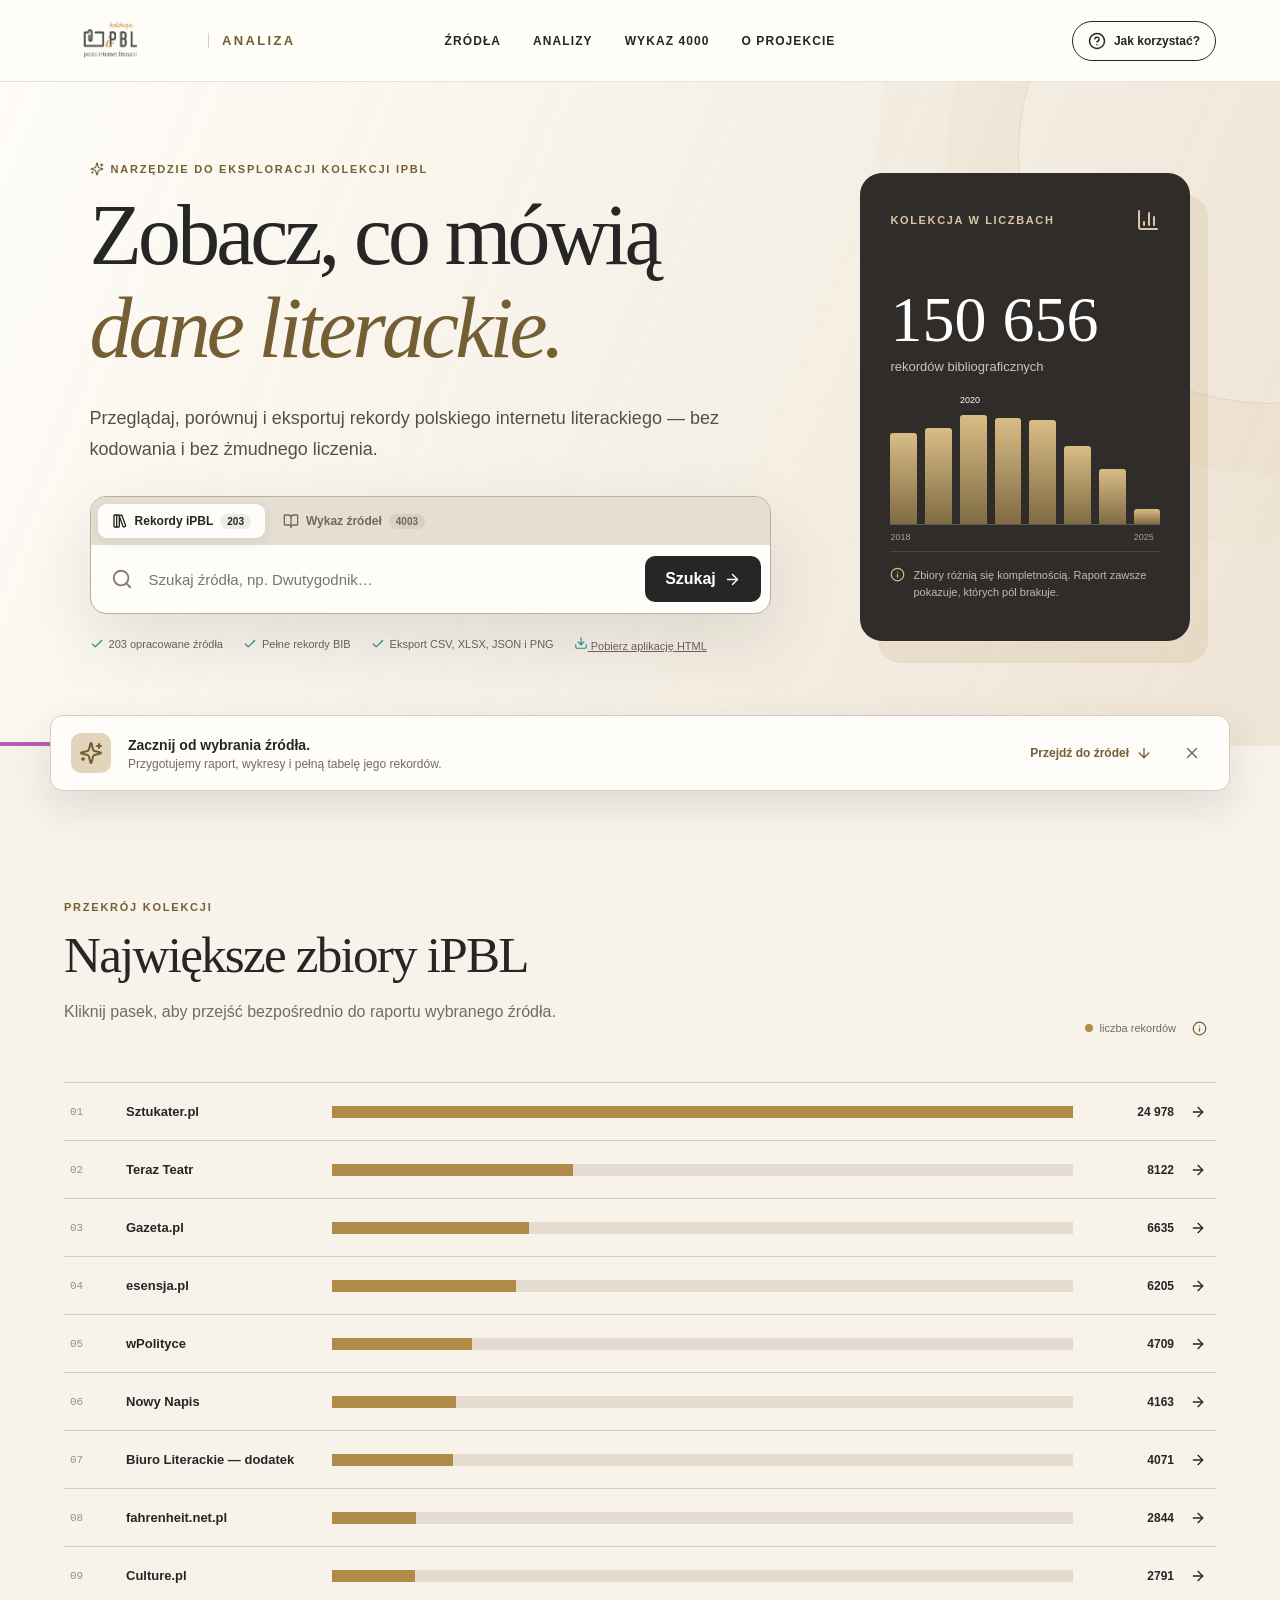
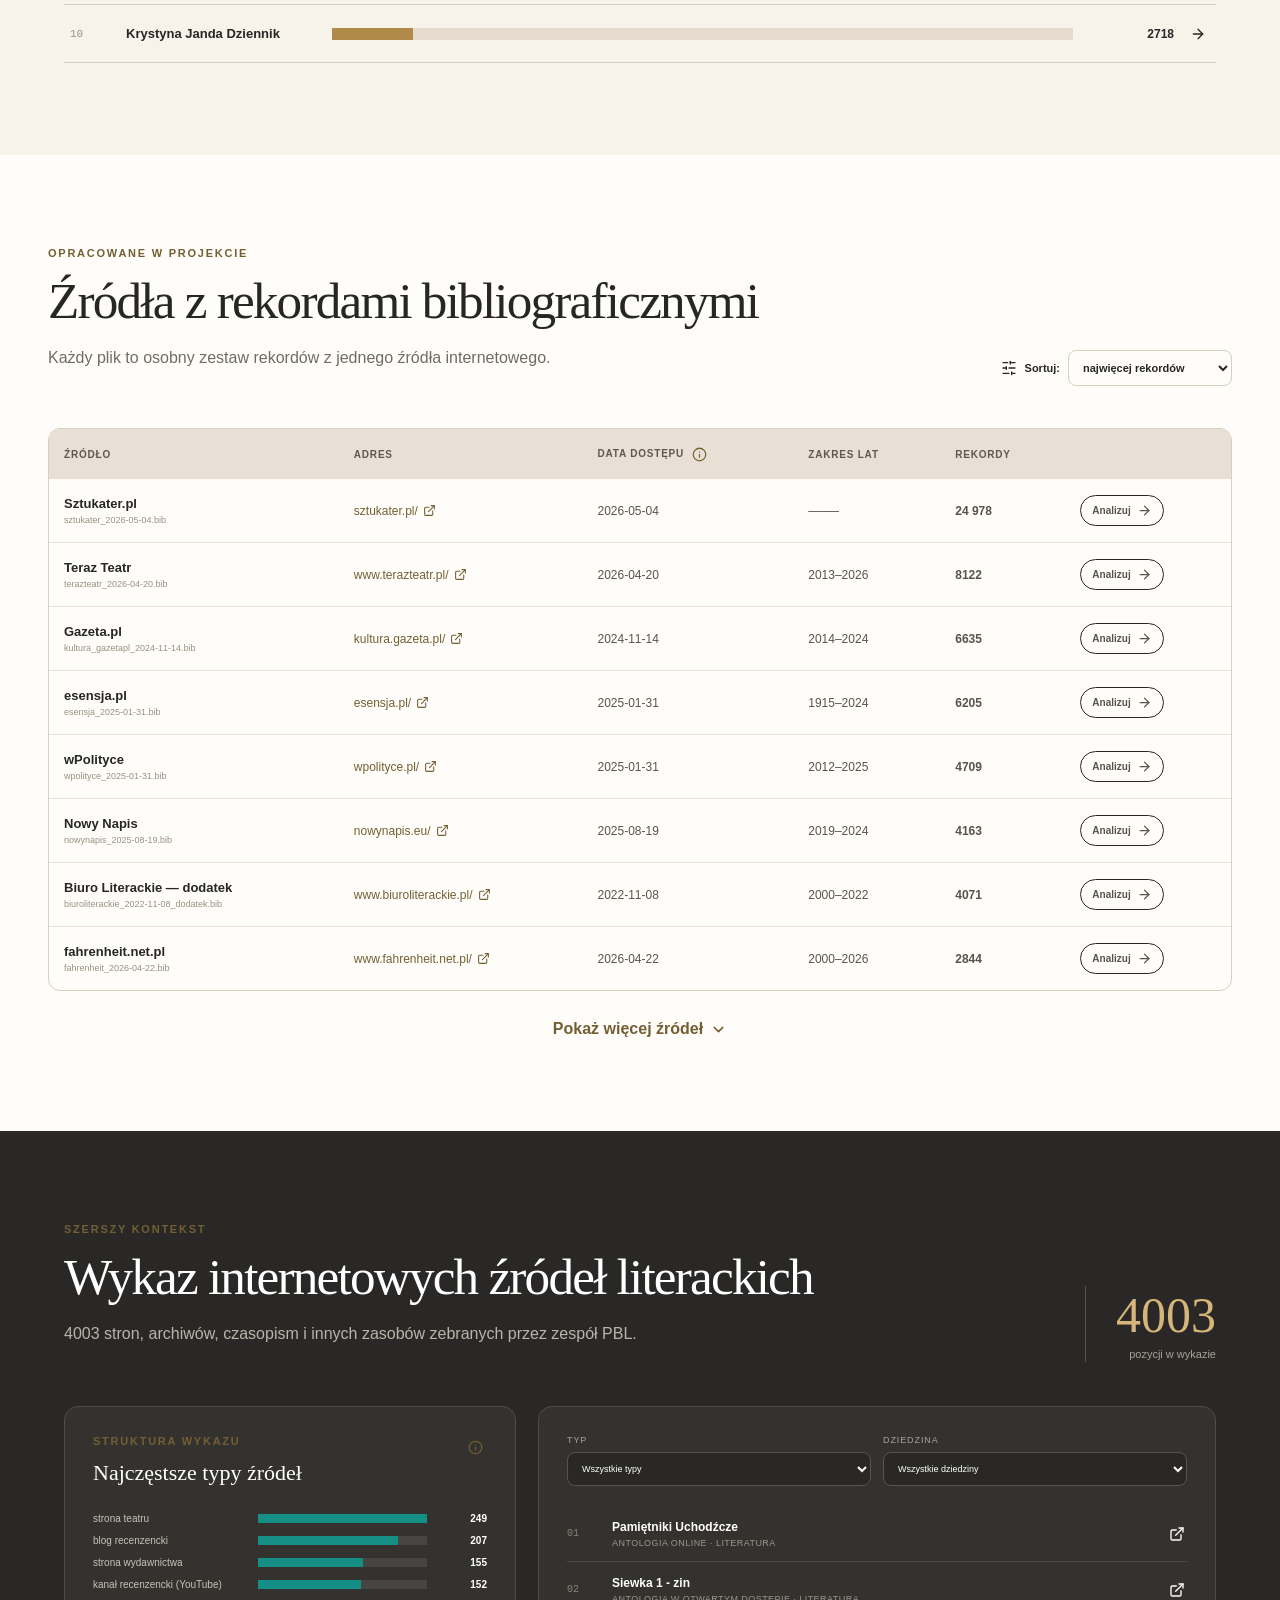
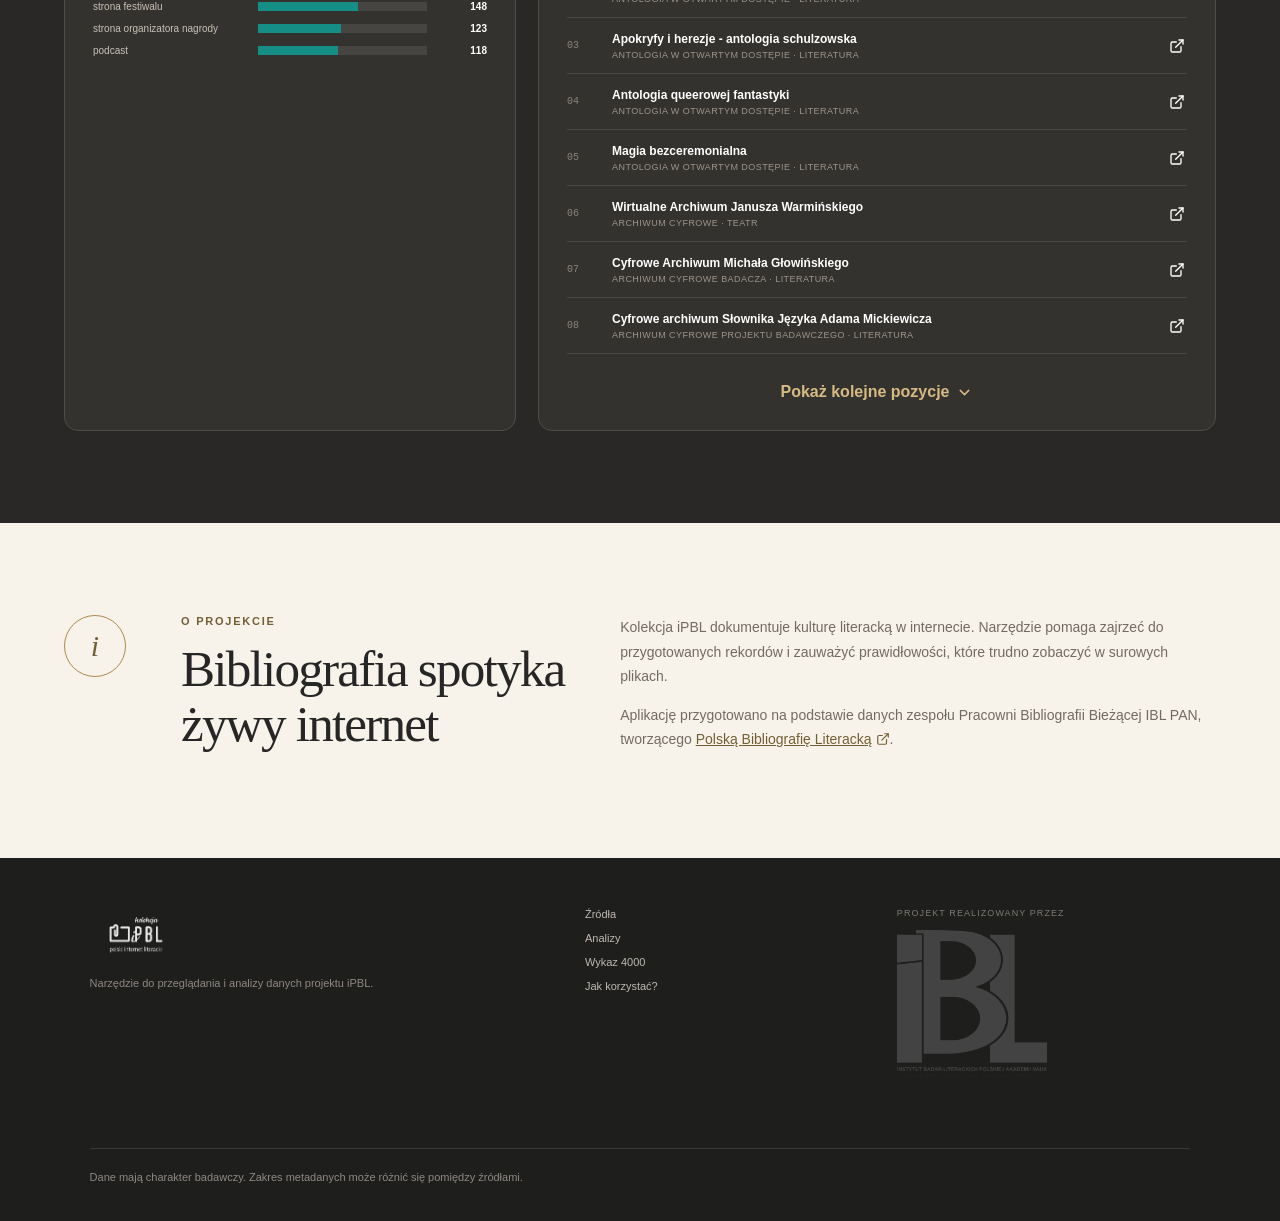
==== index.html @ c4e8a6ba "zmiana nazwy" ====
<!doctype html>
<html lang="pl"><head><meta charset="utf-8"><meta name="viewport" content="width=device-width,initial-scale=1">
<title>Analiza danych iPBL</title><meta name="description" content="Samodzielne narzędzie do przeglądania i analizy danych iPBL.">
<style>:root {
  --ink: #262626;
  --muted: #716b63;
  --paper: #f7f3eb;
  --white: #fffdf9;
  --gold: #af8a49;
  --gold-dark: #745f34;
  --coral: #df665e;
  --teal: #158f85;
  --line: #d9cfc0;
  --shadow: 0 26px 70px rgba(49, 39, 29, 0.12);
}

@theme inline {
  --font-sans: var(--font-geist-sans);
  --font-serif: var(--font-merriweather);
}

* { box-sizing: border-box; }
html { scroll-behavior: smooth; }
body { margin: 0; background: var(--paper); color: var(--ink); font-family: var(--font-geist-sans), Arial, sans-serif; }
button, input, select { font: inherit; }
button, a { -webkit-tap-highlight-color: transparent; }
a { color: inherit; }
button { color: inherit; }

.site-header { height: 82px; padding: 0 clamp(24px, 5vw, 82px); display: grid; grid-template-columns: minmax(210px, 1fr) auto minmax(210px, 1fr); align-items: center; border-bottom: 1px solid rgba(47, 43, 39, .13); background: rgba(255, 253, 249, .95); position: sticky; top: 0; z-index: 50; backdrop-filter: blur(14px); }
.brand { display: flex; align-items: center; gap: 12px; width: fit-content; text-decoration: none; }
.brand img { width: 132px; height: 56px; object-fit: contain; object-position: left center; }
.brand span { font-size: 13px; font-weight: 650; letter-spacing: .18em; text-transform: uppercase; color: var(--gold-dark); border-left: 1px solid var(--line); padding-left: 13px; }
.brand--compact img { width: 150px; filter: brightness(0) invert(1); opacity: .9; }
.site-header nav { display: flex; height: 100%; align-items: center; gap: 32px; }
.site-header nav a { text-decoration: none; text-transform: uppercase; letter-spacing: .09em; font-size: 12px; font-weight: 700; position: relative; }
.site-header nav a::after { content: ""; position: absolute; left: 0; right: 100%; bottom: -8px; height: 2px; background: var(--gold); transition: .2s; }
.site-header nav a:hover::after { right: 0; }
.help-button { justify-self: end; display: flex; align-items: center; gap: 8px; border: 1px solid var(--ink); background: transparent; border-radius: 999px; padding: 10px 15px; font-size: 12px; font-weight: 700; cursor: pointer; }
.help-button:hover { background: var(--ink); color: white; }
.mobile-menu { display: none; border: 0; background: none; }

.hero { min-height: 620px; display: grid; grid-template-columns: minmax(0, 1.35fr) minmax(330px, .65fr); gap: clamp(42px, 7vw, 110px); align-items: center; padding: 80px clamp(24px, 7vw, 125px) 94px; background: linear-gradient(112deg, rgba(255,253,248,.94), rgba(236,226,210,.84)), repeating-linear-gradient(-11deg, transparent 0 45px, rgba(110,90,60,.035) 46px 47px); position: relative; overflow: hidden; }
.hero::before, .hero::after { content: ""; position: absolute; border-radius: 50%; pointer-events: none; }
.hero::before { width: 500px; height: 500px; right: -240px; top: -180px; border: 1px solid rgba(175,138,73,.22); box-shadow: 0 0 0 70px rgba(175,138,73,.03), 0 0 0 140px rgba(175,138,73,.025); }
.hero::after { height: 4px; width: 38%; bottom: 0; left: 0; border-radius: 0; background: linear-gradient(90deg, #b55fb2 0 35%, #ff5768 35% 67%, #f1b94e 67%); box-shadow: 38vw 0 var(--teal); }
.hero-copy { max-width: 800px; position: relative; z-index: 1; }
.eyebrow { margin: 0 0 14px; display: flex; align-items: center; gap: 7px; color: var(--gold-dark); text-transform: uppercase; letter-spacing: .16em; font-size: 11px; font-weight: 800; }
h1, h2, h3 { margin: 0; line-height: 1.08; }
h1 { max-width: 760px; font-family: var(--font-merriweather), Georgia, serif; font-size: clamp(50px, 6.7vw, 96px); font-weight: 400; letter-spacing: -.045em; }
h1 em { color: var(--gold-dark); font-weight: 400; }
h2 { font-family: var(--font-merriweather), Georgia, serif; font-size: clamp(34px, 4vw, 55px); font-weight: 400; letter-spacing: -.035em; }
h3 { font-family: var(--font-merriweather), Georgia, serif; font-size: 25px; font-weight: 400; }
.hero-lead { max-width: 660px; margin: 28px 0 32px; color: #574f46; font-size: 18px; line-height: 1.7; }
.hero-search { max-width: 750px; background: var(--white); border: 1px solid #bdad97; box-shadow: var(--shadow); border-radius: 16px; overflow: hidden; }
.scope-switch { display: flex; gap: 4px; padding: 7px; background: #e5ded3; }
.scope-switch button { border: 0; background: transparent; padding: 9px 14px; border-radius: 9px; display: flex; align-items: center; gap: 7px; font-size: 12px; font-weight: 700; cursor: pointer; color: #71695f; }
.scope-switch button.active { background: var(--white); color: var(--ink); box-shadow: 0 4px 13px rgba(50,45,38,.07); }
.scope-switch button span { border-radius: 20px; padding: 2px 7px; background: rgba(42,39,35,.08); font-size: 10px; }
.search-line { height: 68px; display: flex; align-items: center; gap: 14px; padding: 8px 9px 8px 20px; }
.search-line > svg { color: #847a6d; }
.search-line input { min-width: 0; flex: 1; border: 0; outline: 0; background: transparent; font-size: 15px; }
.search-line button { border: 0; background: var(--ink); color: white; border-radius: 10px; padding: 14px 20px; display: flex; align-items: center; gap: 8px; cursor: pointer; font-weight: 700; }
.search-line button:hover { background: var(--gold-dark); }
.hero-meta { display: flex; flex-wrap: wrap; gap: 20px; margin-top: 22px; color: #685f55; font-size: 11px; }
.hero-meta span { display: flex; align-items: center; gap: 5px; }
.hero-meta svg { color: var(--teal); }
.hero-card { min-height: 410px; padding: 30px; border-radius: 22px; background: rgba(42,39,36,.97); color: white; box-shadow: 18px 22px 0 rgba(173,138,77,.14); position: relative; z-index: 1; }
.hero-card-top { display: flex; justify-content: space-between; align-items: center; color: #d9c6a7; }
.hero-card-top p { font-size: 11px; text-transform: uppercase; letter-spacing: .15em; font-weight: 700; }
.hero-total { display: block; margin-top: 46px; font-family: var(--font-merriweather), Georgia, serif; font-size: clamp(43px, 5vw, 64px); font-weight: 400; }
.hero-card > span { color: #c9c3b9; font-size: 13px; }
.mini-spectrum { height: 110px; display: flex; gap: 8px; align-items: end; margin: 40px 0 26px; border-bottom: 1px solid rgba(255,255,255,.22); }
.mini-spectrum div { height: 100%; flex: 1; position: relative; display: flex; align-items: end; }
.mini-spectrum div span { display: block; width: 100%; background: linear-gradient(#d9bd86, #806b43); border-radius: 3px 3px 0 0; position: relative; }
.mini-spectrum small { font-size: 9px; position: absolute; bottom: -18px; color: #a7a095; }
.mini-spectrum b { position: absolute; top: -20px; font-size: 9px; font-weight: 500; }
.hero-card-note { display: flex; align-items: flex-start; gap: 8px; padding-top: 15px; color: #c2b9aa; font-size: 11px; line-height: 1.5; border-top: 1px solid rgba(255,255,255,.12); }
.hero-card-note svg { flex: 0 0 auto; color: #d9bd86; }

.onboarding { max-width: 1180px; margin: -31px auto 40px; position: relative; z-index: 4; display: grid; grid-template-columns: auto 1fr auto auto; gap: 17px; align-items: center; padding: 17px 20px; background: var(--white); border: 1px solid var(--line); border-radius: 13px; box-shadow: 0 15px 40px rgba(50,43,36,.12); }
.onboarding-icon { width: 40px; height: 40px; border-radius: 10px; background: #e3d5bb; color: var(--gold-dark); display: grid; place-items: center; }
.onboarding strong { font-size: 14px; }
.onboarding p { margin: 3px 0 0; font-size: 12px; color: var(--muted); }
.onboarding > button { display: flex; align-items: center; gap: 7px; border: 0; background: transparent; color: var(--gold-dark); cursor: pointer; font-weight: 750; font-size: 12px; }
.onboarding .onboarding-close { color: var(--muted); padding: 8px; }

.section { max-width: 1320px; margin: 0 auto; padding: 92px clamp(24px, 5vw, 68px); }
.section--split { padding-top: 70px; }
.section-heading { display: flex; align-items: end; justify-content: space-between; gap: 30px; margin-bottom: 42px; }
.section-heading > div:first-child > p:last-child { max-width: 600px; color: var(--muted); line-height: 1.6; }
.legend { display: flex; align-items: center; gap: 16px; font-size: 11px; color: var(--muted); }
.legend span { display: flex; align-items: center; gap: 7px; }
.dot { width: 8px; height: 8px; border-radius: 50%; display: inline-block; }
.dot--gold { background: var(--gold); }
.info-tip { display: inline-grid; place-items: center; width: 24px; height: 24px; position: relative; border-radius: 50%; color: var(--gold-dark); cursor: help; }
.info-tip::after { content: attr(data-tip); position: absolute; width: 235px; bottom: calc(100% + 9px); right: -8px; background: var(--ink); color: white; padding: 10px 12px; border-radius: 8px; font-size: 11px; line-height: 1.4; opacity: 0; pointer-events: none; transform: translateY(4px); transition: .16s; z-index: 60; text-transform: none; letter-spacing: normal; font-weight: 500; }
.info-tip:hover::after, .info-tip:focus::after { opacity: 1; transform: translateY(0); }
.top-chart { border-top: 1px solid var(--line); }
.top-row { width: 100%; height: 58px; display: grid; grid-template-columns: 40px 190px 1fr 85px 20px; gap: 16px; align-items: center; border: 0; border-bottom: 1px solid var(--line); background: transparent; text-align: left; cursor: pointer; }
.top-row:hover { background: rgba(255,255,255,.65); }
.top-row:hover .top-track i { background: var(--coral); }
.rank { font-family: var(--font-geist-mono); color: #9a9083; font-size: 11px; }
.top-name { font-weight: 650; font-size: 13px; white-space: nowrap; overflow: hidden; text-overflow: ellipsis; }
.top-track { height: 12px; background: #e5dccf; display: block; }
.top-track i { display: block; height: 100%; background: var(--gold); transition: .2s; }
.top-row strong { text-align: right; font-size: 12px; }

.sources-section { background: var(--white); max-width: none; padding-left: max(24px, calc((100vw - 1184px) / 2)); padding-right: max(24px, calc((100vw - 1184px) / 2)); }
.source-tools label { display: flex; align-items: center; gap: 8px; font-size: 11px; font-weight: 700; }
select { border: 1px solid var(--line); border-radius: 8px; background: var(--white); padding: 10px 30px 10px 10px; color: var(--ink); outline-color: var(--gold); }
.source-table-wrap, .table-wrap { overflow: auto; border: 1px solid var(--line); border-radius: 12px; }
table { width: 100%; border-collapse: collapse; }
th { padding: 13px 15px; background: #e8e0d4; color: #5f584f; text-align: left; font-size: 10px; text-transform: uppercase; letter-spacing: .08em; white-space: nowrap; }
th .info-tip { display: inline-grid; vertical-align: middle; }
td { padding: 16px 15px; border-bottom: 1px solid #e8e1d7; font-size: 12px; color: #59534b; vertical-align: middle; }
tbody tr:last-child td { border-bottom: 0; }
tbody tr:hover td { background: #faf7f1; }
td strong { display: block; color: var(--ink); font-size: 13px; }
td small { display: block; margin-top: 4px; color: #989084; font-size: 9px; }
td a { color: var(--gold-dark); display: inline-flex; align-items: center; gap: 5px; text-decoration: none; }
.row-button { display: flex; align-items: center; gap: 6px; white-space: nowrap; border: 1px solid var(--ink); background: transparent; border-radius: 999px; padding: 7px 11px; cursor: pointer; font-size: 10px; font-weight: 700; }
.row-button:hover { background: var(--ink); color: white; }
.show-more { margin: 28px auto 0; display: flex; align-items: center; gap: 7px; border: 0; background: transparent; color: var(--gold-dark); font-weight: 750; cursor: pointer; }
.show-more--light { color: #d7ba83; }
.results-note { margin: -20px 0 18px; color: var(--muted); font-size: 12px; }
.empty-state { padding: 28px; text-align: center; color: var(--muted); font-size: 13px; }

.catalog-section { background: #292826; color: white; }
.catalog-intro { display: grid; grid-template-columns: 1fr auto; align-items: end; gap: 40px; margin-bottom: 44px; }
.catalog-intro p:last-child { color: #bbb4ab; max-width: 660px; line-height: 1.6; }
.catalog-stat { text-align: right; border-left: 1px solid #5c564e; padding-left: 30px; }
.catalog-stat strong { font-family: var(--font-merriweather), Georgia, serif; font-weight: 400; display: block; color: #d5b579; font-size: 50px; }
.catalog-stat span { color: #a9a198; font-size: 11px; }
.catalog-grid { display: grid; grid-template-columns: .8fr 1.2fr; gap: 22px; }
.catalog-chart-card, .catalog-list-card { background: #34322f; border: 1px solid #504c47; border-radius: 14px; padding: 28px; }
.card-heading { display: flex; align-items: start; justify-content: space-between; margin-bottom: 28px; }
.card-heading h3 { font-size: 22px; }
.catalog-filters { display: grid; grid-template-columns: 1fr 1fr; gap: 12px; margin-bottom: 20px; }
.catalog-filters label { display: grid; gap: 7px; color: #aaa39a; font-size: 9px; text-transform: uppercase; letter-spacing: .1em; }
.catalog-filters select { width: 100%; background: #292826; color: white; border-color: #59534d; }
.catalog-row { display: grid; grid-template-columns: 35px 1fr 18px; gap: 10px; align-items: center; min-height: 56px; border-bottom: 1px solid #4b4742; text-decoration: none; }
.catalog-row:hover strong { color: #d6bb86; }
.catalog-index { font-family: var(--font-geist-mono); color: #89827a; font-size: 10px; }
.catalog-row strong { display: block; font-size: 12px; }
.catalog-row small { display: block; color: #9d958c; font-size: 9px; margin-top: 4px; text-transform: uppercase; letter-spacing: .05em; }
.catalog-list-card .results-note { margin: 0 0 12px; color: #bdb6ad; }

.bars { display: grid; gap: 11px; }
.bar-row { display: grid; grid-template-columns: minmax(95px, 155px) 1fr 50px; gap: 10px; align-items: center; font-size: 10px; }
.bar-label { overflow: hidden; white-space: nowrap; text-overflow: ellipsis; color: #c8c1b7; }
.bar-track { height: 9px; background: rgba(255,255,255,.09); }
.bar-track span { height: 100%; display: block; background: var(--gold); }
.bars--teal .bar-track span { background: var(--teal); }
.bars--coral .bar-track span { background: var(--coral); }
.bar-row strong { text-align: right; font-size: 10px; }

.about { display: grid; grid-template-columns: 75px .8fr 1.2fr; gap: 42px; align-items: start; }
.about-number { width: 62px; height: 62px; display: grid; place-items: center; border: 1px solid var(--gold); color: var(--gold-dark); border-radius: 50%; font-family: var(--font-merriweather), Georgia, serif; font-size: 30px; font-style: italic; }
.about-copy { color: var(--muted); line-height: 1.75; font-size: 14px; }
.about-copy p:first-child { margin-top: 0; }
.about-copy a { color: var(--gold-dark); display: inline-flex; align-items: center; gap: 4px; }
footer { padding: 50px clamp(24px, 7vw, 110px) 24px; background: #1e1e1d; color: white; display: grid; grid-template-columns: 1.2fr .7fr .8fr; gap: 55px; align-items: start; }
footer p { color: #8f8982; font-size: 11px; line-height: 1.6; }
.footer-links { display: grid; gap: 12px; }
.footer-links a, .footer-links button { color: #beb8b0; text-decoration: none; background: none; border: 0; padding: 0; text-align: left; cursor: pointer; font-size: 11px; }
.footer-partner span { display: block; color: #7e7973; font-size: 9px; text-transform: uppercase; letter-spacing: .12em; margin-bottom: 12px; }
.footer-partner img { width: 150px; height: auto; filter: grayscale(1); opacity: .8; }
.footer-note { grid-column: 1 / -1; padding-top: 20px; border-top: 1px solid #393836; }

.modal-backdrop { position: fixed; inset: 0; z-index: 100; background: rgba(24,22,20,.78); backdrop-filter: blur(6px); padding: 22px; display: grid; place-items: center; }
.source-modal { width: min(1180px, 100%); max-height: calc(100vh - 44px); overflow: auto; background: var(--paper); border-radius: 18px; box-shadow: 0 35px 100px rgba(0,0,0,.4); padding: 38px; position: relative; }
.modal-close { position: absolute; top: 15px; right: 15px; width: 38px; height: 38px; border: 0; background: #e9e1d6; border-radius: 50%; cursor: pointer; display: grid; place-items: center; z-index: 3; }
.modal-heading { display: flex; align-items: end; justify-content: space-between; gap: 30px; padding-right: 30px; }
.modal-heading h2 { font-size: 43px; }
.modal-heading > div > p:last-child { color: var(--muted); font-size: 12px; }
.modal-heading a { display: inline-flex; align-items: center; gap: 5px; color: var(--gold-dark); }
.button { display: flex; align-items: center; justify-content: center; gap: 8px; border: 0; border-radius: 9px; padding: 12px 16px; cursor: pointer; font-weight: 700; }
.button--dark { background: var(--ink); color: white; }
.button--gold { background: var(--gold); color: white; }
.export-menu { position: relative; }
.export-popover { display: none; position: absolute; right: 0; top: 100%; min-width: 170px; padding: 6px; background: white; border: 1px solid var(--line); border-radius: 10px; box-shadow: var(--shadow); z-index: 4; }
.export-menu:hover .export-popover, .export-menu:focus-within .export-popover { display: grid; }
.export-popover button { border: 0; background: none; display: flex; align-items: center; gap: 8px; padding: 9px; border-radius: 7px; cursor: pointer; text-align: left; }
.export-popover button:hover { background: var(--paper); }
.export-popover button:disabled { opacity: .4; cursor: wait; }
.modal-kpis { display: grid; grid-template-columns: repeat(4, 1fr); margin: 32px 0; border-top: 1px solid var(--line); border-bottom: 1px solid var(--line); }
.modal-kpis div { padding: 20px; border-right: 1px solid var(--line); }
.modal-kpis div:last-child { border-right: 0; }
.modal-kpis span { display: block; text-transform: uppercase; letter-spacing: .1em; font-size: 9px; color: var(--muted); }
.modal-kpis strong { display: block; font-family: var(--font-merriweather), Georgia, serif; font-size: 26px; font-weight: 400; margin-top: 8px; }
.modal-kpis small { color: #999084; font-size: 9px; }
.analysis-tabs { display: flex; gap: 6px; border-bottom: 1px solid var(--line); }
.analysis-tabs button { border: 0; background: none; padding: 12px 15px; color: var(--muted); font-size: 11px; cursor: pointer; border-bottom: 2px solid transparent; }
.analysis-tabs button.active { color: var(--ink); font-weight: 750; border-color: var(--gold); }
.analysis-panel { display: grid; grid-template-columns: .33fr .67fr; gap: 35px; min-height: 300px; align-items: center; padding: 28px 0 40px; }
.analysis-copy p:last-child { color: var(--muted); line-height: 1.6; font-size: 12px; }
.analysis-visual .bars .bar-label { color: var(--muted); }
.analysis-visual .bar-track { background: #e0d8cc; }
.year-chart { width: 100%; height: auto; overflow: visible; }
.axis { stroke: #b9aa96; }
.chart-column { fill: var(--gold); transition: .2s; }
.chart-column:hover { fill: var(--coral); }
.chart-label, .chart-max { fill: #71695e; font-size: 9px; font-family: var(--font-geist-sans); }
.records-heading { display: flex; justify-content: space-between; align-items: end; gap: 20px; margin-bottom: 18px; }
.records-heading h3 { font-size: 27px; }
.table-search { min-width: 270px; display: flex; align-items: center; gap: 8px; padding: 10px 12px; background: white; border: 1px solid var(--line); border-radius: 9px; }
.table-search input { border: 0; outline: 0; width: 100%; background: transparent; font-size: 12px; }
.table-wrap { max-height: 500px; background: white; }
.table-wrap th { position: sticky; top: 0; z-index: 1; }
.table-wrap td { max-width: 300px; line-height: 1.45; }
.keywords-cell { min-width: 250px; }
.pagination { display: flex; justify-content: space-between; align-items: center; padding-top: 14px; color: var(--muted); font-size: 11px; }
.pagination div { display: flex; align-items: center; gap: 10px; }
.pagination button { border: 1px solid var(--line); background: white; border-radius: 7px; padding: 7px 11px; cursor: pointer; }
.pagination button:disabled { opacity: .4; cursor: default; }
.loading, .error-box { padding: 40px; text-align: center; color: var(--muted); }
.loading span { width: 18px; height: 18px; border: 2px solid var(--line); border-top-color: var(--gold); border-radius: 50%; display: inline-block; vertical-align: middle; margin-right: 8px; animation: spin .8s linear infinite; }
.error-box { color: #a5403b; background: #f8dfdc; border-radius: 10px; }
@keyframes spin { to { transform: rotate(360deg); } }

.help-modal { width: min(600px, 100%); background: var(--paper); border-radius: 18px; padding: 45px; position: relative; box-shadow: var(--shadow); }
.help-modal h2 { font-size: 38px; }
.help-modal ol { list-style: none; padding: 0; margin: 35px 0; display: grid; gap: 22px; }
.help-modal li { display: grid; grid-template-columns: 38px 1fr; gap: 14px; }
.help-modal li > span { width: 34px; height: 34px; border-radius: 50%; display: grid; place-items: center; background: #e2d4bb; color: var(--gold-dark); font-family: var(--font-merriweather), Georgia, serif; }
.help-modal li strong { font-size: 14px; }
.help-modal li p { margin: 4px 0 0; color: var(--muted); line-height: 1.5; font-size: 12px; }

@media (max-width: 980px) {
  .site-header { grid-template-columns: 1fr auto auto; }
  .site-header nav { display: none; position: absolute; top: 82px; left: 0; right: 0; height: auto; padding: 25px; background: white; flex-direction: column; align-items: flex-start; }
  .site-header nav.open { display: flex; }
  .mobile-menu { display: block; }
  .hero { grid-template-columns: 1fr; padding-top: 65px; }
  .hero-card { min-height: 340px; }
  .catalog-grid { grid-template-columns: 1fr; }
  .about { grid-template-columns: 60px 1fr; }
  .about-copy { grid-column: 2; }
  footer { grid-template-columns: 1fr 1fr; }
  .footer-note { grid-column: 1 / -1; }
  .analysis-panel { grid-template-columns: 1fr; }
}

@media (max-width: 680px) {
  .site-header { height: 70px; padding: 0 18px; }
  .site-header nav { top: 70px; }
  .brand img { width: 112px; }
  .brand span, .help-button { display: none; }
  .hero { padding: 54px 20px 75px; min-height: auto; }
  h1 { font-size: 48px; }
  h2 { font-size: 34px; }
  .hero-lead { font-size: 15px; }
  .scope-switch { overflow-x: auto; }
  .scope-switch button { white-space: nowrap; }
  .search-line button { padding: 13px; font-size: 0; }
  .search-line button svg { width: 18px; }
  .hero-meta { display: none; }
  .onboarding { margin: 14px 14px 0; grid-template-columns: auto 1fr auto; }
  .onboarding > button:not(.onboarding-close) { grid-column: 2; }
  .onboarding-close { grid-column: 3; grid-row: 1; }
  .section { padding: 65px 20px; }
  .section-heading, .catalog-intro, .modal-heading, .records-heading { align-items: flex-start; flex-direction: column; display: flex; }
  .top-row { grid-template-columns: 28px 110px 1fr 65px; gap: 8px; }
  .top-row svg { display: none; }
  .source-tools { width: 100%; }
  .source-tools label { justify-content: space-between; }
  .catalog-stat { text-align: left; border-left: 0; border-top: 1px solid #5c564e; padding: 18px 0 0; }
  .catalog-filters { grid-template-columns: 1fr; }
  .about { grid-template-columns: 1fr; }
  .about-copy { grid-column: auto; }
  footer { grid-template-columns: 1fr; }
  .source-modal { padding: 30px 18px; max-height: 100vh; border-radius: 0; }
  .modal-backdrop { padding: 0; }
  .modal-heading h2 { font-size: 32px; }
  .modal-kpis { grid-template-columns: 1fr 1fr; }
  .modal-kpis div:nth-child(2) { border-right: 0; }
  .analysis-tabs { overflow-x: auto; }
  .analysis-tabs button { white-space: nowrap; }
  .table-search { min-width: 100%; }
  .pagination { align-items: flex-start; gap: 12px; flex-direction: column; }
  .help-modal { min-height: 100vh; border-radius: 0; padding: 45px 25px; }
}

body{--font-geist-sans:Arial,sans-serif;--font-geist-mono:Consolas,monospace;--font-merriweather:Georgia,serif}</style></head><body><div id="root"></div><script>"use strict";(()=>{var G1=Object.create;var c0=Object.defineProperty;var V1=Object.getOwnPropertyDescriptor;var Z1=Object.getOwnPropertyNames;var q1=Object.getPrototypeOf,Y1=Object.prototype.hasOwnProperty;var Mo=(e=>typeof require<"u"?require:typeof Proxy<"u"?new Proxy(e,{get:(a,t)=>(typeof require<"u"?require:a)[t]}):e)(function(e){if(typeof require<"u")return require.apply(this,arguments);throw Error('Dynamic require of "'+e+'" is not supported')});var Yt=(e,a)=>()=>(a||e((a={exports:{}}).exports,a),a.exports);var J1=(e,a,t,r)=>{if(a&&typeof a=="object"||typeof a=="function")for(let l of Z1(a))!Y1.call(e,l)&&l!==t&&c0(e,l,{get:()=>a[l],enumerable:!(r=V1(a,l))||r.enumerable});return e};var lr=(e,a,t)=>(t=e!=null?G1(q1(e)):{},J1(a||!e||!e.__esModule?c0(t,"default",{value:e,enumerable:!0}):t,e));var z0=Yt(Ae=>{"use strict";var Bc=Symbol.for("react.transitional.element"),X1=Symbol.for("react.portal"),Q1=Symbol.for("react.fragment"),$1=Symbol.for("react.strict_mode"),e2=Symbol.for("react.profiler"),a2=Symbol.for("react.consumer"),t2=Symbol.for("react.context"),r2=Symbol.for("react.forward_ref"),l2=Symbol.for("react.suspense"),i2=Symbol.for("react.memo"),w0=Symbol.for("react.lazy"),o2=Symbol.for("react.activity"),f0=Symbol.iterator;function n2(e){return e===null||typeof e!="object"?null:(e=f0&&e[f0]||e["@@iterator"],typeof e=="function"?e:null)}var k0={isMounted:function(){return!1},enqueueForceUpdate:function(){},enqueueReplaceState:function(){},enqueueSetState:function(){}},h0=Object.assign,y0={};function yi(e,a,t){this.props=e,this.context=a,this.refs=y0,this.updater=t||k0}yi.prototype.isReactComponent={};yi.prototype.setState=function(e,a){if(typeof e!="object"&&typeof e!="function"&&e!=null)throw Error("takes an object of state variables to update or a function which returns an object of state variables.");this.updater.enqueueSetState(this,e,a,"setState")};yi.prototype.forceUpdate=function(e){this.updater.enqueueForceUpdate(this,e,"forceUpdate")};function b0(){}b0.prototype=yi.prototype;function Nc(e,a,t){this.props=e,this.context=a,this.refs=y0,this.updater=t||k0}var Oc=Nc.prototype=new b0;Oc.constructor=Nc;h0(Oc,yi.prototype);Oc.isPureReactComponent=!0;var d0=Array.isArray;function Dc(){}var oa={H:null,A:null,T:null,S:null},g0=Object.prototype.hasOwnProperty;function Rc(e,a,t){var r=t.ref;return{$$typeof:Bc,type:e,key:a,ref:r!==void 0?r:null,props:t}}function s2(e,a){return Rc(e.type,a,e.props)}function Kc(e){return typeof e=="object"&&e!==null&&e.$$typeof===Bc}function u2(e){var a={"=":"=0",":":"=2"};return"$"+e.replace(/[=:]/g,function(t){return a[t]})}var p0=/\/+/g;function Mc(e,a){return typeof e=="object"&&e!==null&&e.key!=null?u2(""+e.key):a.toString(36)}function c2(e){switch(e.status){case"fulfilled":return e.value;case"rejected":throw e.reason;default:switch(typeof e.status=="string"?e.then(Dc,Dc):(e.status="pending",e.then(function(a){e.status==="pending"&&(e.status="fulfilled",e.value=a)},function(a){e.status==="pending"&&(e.status="rejected",e.reason=a)})),e.status){case"fulfilled":return e.value;case"rejected":throw e.reason}}throw e}function hi(e,a,t,r,l){var i=typeof e;(i==="undefined"||i==="boolean")&&(e=null);var o=!1;if(e===null)o=!0;else switch(i){case"bigint":case"string":case"number":o=!0;break;case"object":switch(e.$$typeof){case Bc:case X1:o=!0;break;case w0:return o=e._init,hi(o(e._payload),a,t,r,l)}}if(o)return l=l(e),o=r===""?"."+Mc(e,0):r,d0(l)?(t="",o!=null&&(t=o.replace(p0,"$&/")+"/"),hi(l,a,t,"",function(u){return u})):l!=null&&(Kc(l)&&(l=s2(l,t+(l.key==null||e&&e.key===l.key?"":(""+l.key).replace(p0,"$&/")+"/")+o)),a.push(l)),1;o=0;var n=r===""?".":r+":";if(d0(e))for(var s=0;s<e.length;s++)r=e[s],i=n+Mc(r,s),o+=hi(r,a,t,i,l);else if(s=n2(e),typeof s=="function")for(e=s.call(e),s=0;!(r=e.next()).done;)r=r.value,i=n+Mc(r,s++),o+=hi(r,a,t,i,l);else if(i==="object"){if(typeof e.then=="function")return hi(c2(e),a,t,r,l);throw a=String(e),Error("Objects are not valid as a React child (found: "+(a==="[object Object]"?"object with keys {"+Object.keys(e).join(", ")+"}":a)+"). If you meant to render a collection of children, use an array instead.")}return o}function bs(e,a,t){if(e==null)return e;var r=[],l=0;return hi(e,r,"","",function(i){return a.call(t,i,l++)}),r}function f2(e){if(e._status===-1){var a=e._result;a=a(),a.then(function(t){(e._status===0||e._status===-1)&&(e._status=1,e._result=t)},function(t){(e._status===0||e._status===-1)&&(e._status=2,e._result=t)}),e._status===-1&&(e._status=0,e._result=a)}if(e._status===1)return e._result.default;throw e._result}var m0=typeof reportError=="function"?reportError:function(e){if(typeof window=="object"&&typeof window.ErrorEvent=="function"){var a=new window.ErrorEvent("error",{bubbles:!0,cancelable:!0,message:typeof e=="object"&&e!==null&&typeof e.message=="string"?String(e.message):String(e),error:e});if(!window.dispatchEvent(a))return}else if(typeof process=="object"&&typeof process.emit=="function"){process.emit("uncaughtException",e);return}console.error(e)},d2={map:bs,forEach:function(e,a,t){bs(e,function(){a.apply(this,arguments)},t)},count:function(e){var a=0;return bs(e,function(){a++}),a},toArray:function(e){return bs(e,function(a){return a})||[]},only:function(e){if(!Kc(e))throw Error("React.Children.only expected to receive a single React element child.");return e}};Ae.Activity=o2;Ae.Children=d2;Ae.Component=yi;Ae.Fragment=Q1;Ae.Profiler=e2;Ae.PureComponent=Nc;Ae.StrictMode=$1;Ae.Suspense=l2;Ae.__CLIENT_INTERNALS_DO_NOT_USE_OR_WARN_USERS_THEY_CANNOT_UPGRADE=oa;Ae.__COMPILER_RUNTIME={__proto__:null,c:function(e){return oa.H.useMemoCache(e)}};Ae.cache=function(e){return function(){return e.apply(null,arguments)}};Ae.cacheSignal=function(){return null};Ae.cloneElement=function(e,a,t){if(e==null)throw Error("The argument must be a React element, but you passed "+e+".");var r=h0({},e.props),l=e.key;if(a!=null)for(i in a.key!==void 0&&(l=""+a.key),a)!g0.call(a,i)||i==="key"||i==="__self"||i==="__source"||i==="ref"&&a.ref===void 0||(r[i]=a[i]);var i=arguments.length-2;if(i===1)r.children=t;else if(1<i){for(var o=Array(i),n=0;n<i;n++)o[n]=arguments[n+2];r.children=o}return Rc(e.type,l,r)};Ae.createContext=function(e){return e={$$typeof:t2,_currentValue:e,_currentValue2:e,_threadCount:0,Provider:null,Consumer:null},e.Provider=e,e.Consumer={$$typeof:a2,_context:e},e};Ae.createElement=function(e,a,t){var r,l={},i=null;if(a!=null)for(r in a.key!==void 0&&(i=""+a.key),a)g0.call(a,r)&&r!=="key"&&r!=="__self"&&r!=="__source"&&(l[r]=a[r]);var o=arguments.length-2;if(o===1)l.children=t;else if(1<o){for(var n=Array(o),s=0;s<o;s++)n[s]=arguments[s+2];l.children=n}if(e&&e.defaultProps)for(r in o=e.defaultProps,o)l[r]===void 0&&(l[r]=o[r]);return Rc(e,i,l)};Ae.createRef=function(){return{current:null}};Ae.forwardRef=function(e){return{$$typeof:r2,render:e}};Ae.isValidElement=Kc;Ae.lazy=function(e){return{$$typeof:w0,_payload:{_status:-1,_result:e},_init:f2}};Ae.memo=function(e,a){return{$$typeof:i2,type:e,compare:a===void 0?null:a}};Ae.startTransition=function(e){var a=oa.T,t={};oa.T=t;try{var r=e(),l=oa.S;l!==null&&l(t,r),typeof r=="object"&&r!==null&&typeof r.then=="function"&&r.then(Dc,m0)}catch(i){m0(i)}finally{a!==null&&t.types!==null&&(a.types=t.types),oa.T=a}};Ae.unstable_useCacheRefresh=function(){return oa.H.useCacheRefresh()};Ae.use=function(e){return oa.H.use(e)};Ae.useActionState=function(e,a,t){return oa.H.useActionState(e,a,t)};Ae.useCallback=function(e,a){return oa.H.useCallback(e,a)};Ae.useContext=function(e){return oa.H.useContext(e)};Ae.useDebugValue=function(){};Ae.useDeferredValue=function(e,a){return oa.H.useDeferredValue(e,a)};Ae.useEffect=function(e,a){return oa.H.useEffect(e,a)};Ae.useEffectEvent=function(e){return oa.H.useEffectEvent(e)};Ae.useId=function(){return oa.H.useId()};Ae.useImperativeHandle=function(e,a,t){return oa.H.useImperativeHandle(e,a,t)};Ae.useInsertionEffect=function(e,a){return oa.H.useInsertionEffect(e,a)};Ae.useLayoutEffect=function(e,a){return oa.H.useLayoutEffect(e,a)};Ae.useMemo=function(e,a){return oa.H.useMemo(e,a)};Ae.useOptimistic=function(e,a){return oa.H.useOptimistic(e,a)};Ae.useReducer=function(e,a,t){return oa.H.useReducer(e,a,t)};Ae.useRef=function(e){return oa.H.useRef(e)};Ae.useState=function(e){return oa.H.useState(e)};Ae.useSyncExternalStore=function(e,a,t){return oa.H.useSyncExternalStore(e,a,t)};Ae.useTransition=function(){return oa.H.useTransition()};Ae.version="19.2.6"});var Pl=Yt((Y5,v0)=>{"use strict";v0.exports=z0()});var I0=Yt(da=>{"use strict";function Gc(e,a){var t=e.length;e.push(a);e:for(;0<t;){var r=t-1>>>1,l=e[r];if(0<gs(l,a))e[r]=a,e[t]=l,t=r;else break e}}function ir(e){return e.length===0?null:e[0]}function vs(e){if(e.length===0)return null;var a=e[0],t=e.pop();if(t!==a){e[0]=t;e:for(var r=0,l=e.length,i=l>>>1;r<i;){var o=2*(r+1)-1,n=e[o],s=o+1,u=e[s];if(0>gs(n,t))s<l&&0>gs(u,n)?(e[r]=u,e[s]=t,r=s):(e[r]=n,e[o]=t,r=o);else if(s<l&&0>gs(u,t))e[r]=u,e[s]=t,r=s;else break e}}return a}function gs(e,a){var t=e.sortIndex-a.sortIndex;return t!==0?t:e.id-a.id}da.unstable_now=void 0;typeof performance=="object"&&typeof performance.now=="function"?(x0=performance,da.unstable_now=function(){return x0.now()}):(Uc=Date,T0=Uc.now(),da.unstable_now=function(){return Uc.now()-T0});var x0,Uc,T0,hr=[],qr=[],p2=1,Mt=null,Ja=3,Vc=!1,Do=!1,Bo=!1,Zc=!1,F0=typeof setTimeout=="function"?setTimeout:null,j0=typeof clearTimeout=="function"?clearTimeout:null,S0=typeof setImmediate<"u"?setImmediate:null;function zs(e){for(var a=ir(qr);a!==null;){if(a.callback===null)vs(qr);else if(a.startTime<=e)vs(qr),a.sortIndex=a.expirationTime,Gc(hr,a);else break;a=ir(qr)}}function qc(e){if(Bo=!1,zs(e),!Do)if(ir(hr)!==null)Do=!0,gi||(gi=!0,bi());else{var a=ir(qr);a!==null&&Yc(qc,a.startTime-e)}}var gi=!1,No=-1,L0=5,C0=-1;function A0(){return Zc?!0:!(da.unstable_now()-C0<L0)}function Wc(){if(Zc=!1,gi){var e=da.unstable_now();C0=e;var a=!0;try{e:{Do=!1,Bo&&(Bo=!1,j0(No),No=-1),Vc=!0;var t=Ja;try{a:{for(zs(e),Mt=ir(hr);Mt!==null&&!(Mt.expirationTime>e&&A0());){var r=Mt.callback;if(typeof r=="function"){Mt.callback=null,Ja=Mt.priorityLevel;var l=r(Mt.expirationTime<=e);if(e=da.unstable_now(),typeof l=="function"){Mt.callback=l,zs(e),a=!0;break a}Mt===ir(hr)&&vs(hr),zs(e)}else vs(hr);Mt=ir(hr)}if(Mt!==null)a=!0;else{var i=ir(qr);i!==null&&Yc(qc,i.startTime-e),a=!1}}break e}finally{Mt=null,Ja=t,Vc=!1}a=void 0}}finally{a?bi():gi=!1}}}var bi;typeof S0=="function"?bi=function(){S0(Wc)}:typeof MessageChannel<"u"?(Hc=new MessageChannel,_0=Hc.port2,Hc.port1.onmessage=Wc,bi=function(){_0.postMessage(null)}):bi=function(){F0(Wc,0)};var Hc,_0;function Yc(e,a){No=F0(function(){e(da.unstable_now())},a)}da.unstable_IdlePriority=5;da.unstable_ImmediatePriority=1;da.unstable_LowPriority=4;da.unstable_NormalPriority=3;da.unstable_Profiling=null;da.unstable_UserBlockingPriority=2;da.unstable_cancelCallback=function(e){e.callback=null};da.unstable_forceFrameRate=function(e){0>e||125<e?console.error("forceFrameRate takes a positive int between 0 and 125, forcing frame rates higher than 125 fps is not supported"):L0=0<e?Math.floor(1e3/e):5};da.unstable_getCurrentPriorityLevel=function(){return Ja};da.unstable_next=function(e){switch(Ja){case 1:case 2:case 3:var a=3;break;default:a=Ja}var t=Ja;Ja=a;try{return e()}finally{Ja=t}};da.unstable_requestPaint=function(){Zc=!0};da.unstable_runWithPriority=function(e,a){switch(e){case 1:case 2:case 3:case 4:case 5:break;default:e=3}var t=Ja;Ja=e;try{return a()}finally{Ja=t}};da.unstable_scheduleCallback=function(e,a,t){var r=da.unstable_now();switch(typeof t=="object"&&t!==null?(t=t.delay,t=typeof t=="number"&&0<t?r+t:r):t=r,e){case 1:var l=-1;break;case 2:l=250;break;case 5:l=1073741823;break;case 4:l=1e4;break;default:l=5e3}return l=t+l,e={id:p2++,callback:a,priorityLevel:e,startTime:t,expirationTime:l,sortIndex:-1},t>r?(e.sortIndex=t,Gc(qr,e),ir(hr)===null&&e===ir(qr)&&(Bo?(j0(No),No=-1):Bo=!0,Yc(qc,t-r))):(e.sortIndex=l,Gc(hr,e),Do||Vc||(Do=!0,gi||(gi=!0,bi()))),e};da.unstable_shouldYield=A0;da.unstable_wrapCallback=function(e){var a=Ja;return function(){var t=Ja;Ja=a;try{return e.apply(this,arguments)}finally{Ja=t}}}});var P0=Yt((X5,E0)=>{"use strict";E0.exports=I0()});var D0=Yt(et=>{"use strict";var m2=Pl();function M0(e){var a="https://react.dev/errors/"+e;if(1<arguments.length){a+="?args[]="+encodeURIComponent(arguments[1]);for(var t=2;t<arguments.length;t++)a+="&args[]="+encodeURIComponent(arguments[t])}return"Minified React error #"+e+"; visit "+a+" for the full message or use the non-minified dev environment for full errors and additional helpful warnings."}function Yr(){}var $a={d:{f:Yr,r:function(){throw Error(M0(522))},D:Yr,C:Yr,L:Yr,m:Yr,X:Yr,S:Yr,M:Yr},p:0,findDOMNode:null},w2=Symbol.for("react.portal");function k2(e,a,t){var r=3<arguments.length&&arguments[3]!==void 0?arguments[3]:null;return{$$typeof:w2,key:r==null?null:""+r,children:e,containerInfo:a,implementation:t}}var Oo=m2.__CLIENT_INTERNALS_DO_NOT_USE_OR_WARN_USERS_THEY_CANNOT_UPGRADE;function xs(e,a){if(e==="font")return"";if(typeof a=="string")return a==="use-credentials"?a:""}et.__DOM_INTERNALS_DO_NOT_USE_OR_WARN_USERS_THEY_CANNOT_UPGRADE=$a;et.createPortal=function(e,a){var t=2<arguments.length&&arguments[2]!==void 0?arguments[2]:null;if(!a||a.nodeType!==1&&a.nodeType!==9&&a.nodeType!==11)throw Error(M0(299));return k2(e,a,null,t)};et.flushSync=function(e){var a=Oo.T,t=$a.p;try{if(Oo.T=null,$a.p=2,e)return e()}finally{Oo.T=a,$a.p=t,$a.d.f()}};et.preconnect=function(e,a){typeof e=="string"&&(a?(a=a.crossOrigin,a=typeof a=="string"?a==="use-credentials"?a:"":void 0):a=null,$a.d.C(e,a))};et.prefetchDNS=function(e){typeof e=="string"&&$a.d.D(e)};et.preinit=function(e,a){if(typeof e=="string"&&a&&typeof a.as=="string"){var t=a.as,r=xs(t,a.crossOrigin),l=typeof a.integrity=="string"?a.integrity:void 0,i=typeof a.fetchPriority=="string"?a.fetchPriority:void 0;t==="style"?$a.d.S(e,typeof a.precedence=="string"?a.precedence:void 0,{crossOrigin:r,integrity:l,fetchPriority:i}):t==="script"&&$a.d.X(e,{crossOrigin:r,integrity:l,fetchPriority:i,nonce:typeof a.nonce=="string"?a.nonce:void 0})}};et.preinitModule=function(e,a){if(typeof e=="string")if(typeof a=="object"&&a!==null){if(a.as==null||a.as==="script"){var t=xs(a.as,a.crossOrigin);$a.d.M(e,{crossOrigin:t,integrity:typeof a.integrity=="string"?a.integrity:void 0,nonce:typeof a.nonce=="string"?a.nonce:void 0})}}else a==null&&$a.d.M(e)};et.preload=function(e,a){if(typeof e=="string"&&typeof a=="object"&&a!==null&&typeof a.as=="string"){var t=a.as,r=xs(t,a.crossOrigin);$a.d.L(e,t,{crossOrigin:r,integrity:typeof a.integrity=="string"?a.integrity:void 0,nonce:typeof a.nonce=="string"?a.nonce:void 0,type:typeof a.type=="string"?a.type:void 0,fetchPriority:typeof a.fetchPriority=="string"?a.fetchPriority:void 0,referrerPolicy:typeof a.referrerPolicy=="string"?a.referrerPolicy:void 0,imageSrcSet:typeof a.imageSrcSet=="string"?a.imageSrcSet:void 0,imageSizes:typeof a.imageSizes=="string"?a.imageSizes:void 0,media:typeof a.media=="string"?a.media:void 0})}};et.preloadModule=function(e,a){if(typeof e=="string")if(a){var t=xs(a.as,a.crossOrigin);$a.d.m(e,{as:typeof a.as=="string"&&a.as!=="script"?a.as:void 0,crossOrigin:t,integrity:typeof a.integrity=="string"?a.integrity:void 0})}else $a.d.m(e)};et.requestFormReset=function(e){$a.d.r(e)};et.unstable_batchedUpdates=function(e,a){return e(a)};et.useFormState=function(e,a,t){return Oo.H.useFormState(e,a,t)};et.useFormStatus=function(){return Oo.H.useHostTransitionStatus()};et.version="19.2.6"});var O0=Yt(($5,N0)=>{"use strict";function B0(){if(!(typeof __REACT_DEVTOOLS_GLOBAL_HOOK__>"u"||typeof __REACT_DEVTOOLS_GLOBAL_HOOK__.checkDCE!="function"))try{__REACT_DEVTOOLS_GLOBAL_HOOK__.checkDCE(B0)}catch(e){console.error(e)}}B0(),N0.exports=D0()});var Xh=Yt(qu=>{"use strict";var La=P0(),fw=Pl(),h2=O0();function ne(e){var a="https://react.dev/errors/"+e;if(1<arguments.length){a+="?args[]="+encodeURIComponent(arguments[1]);for(var t=2;t<arguments.length;t++)a+="&args[]="+encodeURIComponent(arguments[t])}return"Minified React error #"+e+"; visit "+a+" for the full message or use the non-minified dev environment for full errors and additional helpful warnings."}function dw(e){return!(!e||e.nodeType!==1&&e.nodeType!==9&&e.nodeType!==11)}function _n(e){var a=e,t=e;if(e.alternate)for(;a.return;)a=a.return;else{e=a;do a=e,(a.flags&4098)!==0&&(t=a.return),e=a.return;while(e)}return a.tag===3?t:null}function pw(e){if(e.tag===13){var a=e.memoizedState;if(a===null&&(e=e.alternate,e!==null&&(a=e.memoizedState)),a!==null)return a.dehydrated}return null}function mw(e){if(e.tag===31){var a=e.memoizedState;if(a===null&&(e=e.alternate,e!==null&&(a=e.memoizedState)),a!==null)return a.dehydrated}return null}function R0(e){if(_n(e)!==e)throw Error(ne(188))}function y2(e){var a=e.alternate;if(!a){if(a=_n(e),a===null)throw Error(ne(188));return a!==e?null:e}for(var t=e,r=a;;){var l=t.return;if(l===null)break;var i=l.alternate;if(i===null){if(r=l.return,r!==null){t=r;continue}break}if(l.child===i.child){for(i=l.child;i;){if(i===t)return R0(l),e;if(i===r)return R0(l),a;i=i.sibling}throw Error(ne(188))}if(t.return!==r.return)t=l,r=i;else{for(var o=!1,n=l.child;n;){if(n===t){o=!0,t=l,r=i;break}if(n===r){o=!0,r=l,t=i;break}n=n.sibling}if(!o){for(n=i.child;n;){if(n===t){o=!0,t=i,r=l;break}if(n===r){o=!0,r=i,t=l;break}n=n.sibling}if(!o)throw Error(ne(189))}}if(t.alternate!==r)throw Error(ne(190))}if(t.tag!==3)throw Error(ne(188));return t.stateNode.current===t?e:a}function ww(e){var a=e.tag;if(a===5||a===26||a===27||a===6)return e;for(e=e.child;e!==null;){if(a=ww(e),a!==null)return a;e=e.sibling}return null}var ua=Object.assign,b2=Symbol.for("react.element"),Ts=Symbol.for("react.transitional.element"),Zo=Symbol.for("react.portal"),_i=Symbol.for("react.fragment"),kw=Symbol.for("react.strict_mode"),Cf=Symbol.for("react.profiler"),hw=Symbol.for("react.consumer"),Sr=Symbol.for("react.context"),Sd=Symbol.for("react.forward_ref"),Af=Symbol.for("react.suspense"),If=Symbol.for("react.suspense_list"),_d=Symbol.for("react.memo"),Jr=Symbol.for("react.lazy"),Ef=Symbol.for("react.activity"),g2=Symbol.for("react.memo_cache_sentinel"),K0=Symbol.iterator;function Ro(e){return e===null||typeof e!="object"?null:(e=K0&&e[K0]||e["@@iterator"],typeof e=="function"?e:null)}var z2=Symbol.for("react.client.reference");function Pf(e){if(e==null)return null;if(typeof e=="function")return e.$$typeof===z2?null:e.displayName||e.name||null;if(typeof e=="string")return e;switch(e){case _i:return"Fragment";case Cf:return"Profiler";case kw:return"StrictMode";case Af:return"Suspense";case If:return"SuspenseList";case Ef:return"Activity"}if(typeof e=="object")switch(e.$$typeof){case Zo:return"Portal";case Sr:return e.displayName||"Context";case hw:return(e._context.displayName||"Context")+".Consumer";case Sd:var a=e.render;return e=e.displayName,e||(e=a.displayName||a.name||"",e=e!==""?"ForwardRef("+e+")":"ForwardRef"),e;case _d:return a=e.displayName||null,a!==null?a:Pf(e.type)||"Memo";case Jr:a=e._payload,e=e._init;try{return Pf(e(a))}catch{}}return null}var qo=Array.isArray,Le=fw.__CLIENT_INTERNALS_DO_NOT_USE_OR_WARN_USERS_THEY_CANNOT_UPGRADE,He=h2.__DOM_INTERNALS_DO_NOT_USE_OR_WARN_USERS_THEY_CANNOT_UPGRADE,Rl={pending:!1,data:null,method:null,action:null},Mf=[],Fi=-1;function cr(e){return{current:e}}function Ea(e){0>Fi||(e.current=Mf[Fi],Mf[Fi]=null,Fi--)}function la(e,a){Fi++,Mf[Fi]=e.current,e.current=a}var ur=cr(null),dn=cr(null),nl=cr(null),ru=cr(null);function lu(e,a){switch(la(nl,a),la(dn,e),la(ur,null),a.nodeType){case 9:case 11:e=(e=a.documentElement)&&(e=e.namespaceURI)?qm(e):0;break;default:if(e=a.tagName,a=a.namespaceURI)a=qm(a),e=Bh(a,e);else switch(e){case"svg":e=1;break;case"math":e=2;break;default:e=0}}Ea(ur),la(ur,e)}function Gi(){Ea(ur),Ea(dn),Ea(nl)}function Df(e){e.memoizedState!==null&&la(ru,e);var a=ur.current,t=Bh(a,e.type);a!==t&&(la(dn,e),la(ur,t))}function iu(e){dn.current===e&&(Ea(ur),Ea(dn)),ru.current===e&&(Ea(ru),xn._currentValue=Rl)}var Jc,U0;function Dl(e){if(Jc===void 0)try{throw Error()}catch(t){var a=t.stack.trim().match(/\n( *(at )?)/);Jc=a&&a[1]||"",U0=-1<t.stack.indexOf(`
    at`)?" (<anonymous>)":-1<t.stack.indexOf("@")?"@unknown:0:0":""}return`
`+Jc+e+U0}var Xc=!1;function Qc(e,a){if(!e||Xc)return"";Xc=!0;var t=Error.prepareStackTrace;Error.prepareStackTrace=void 0;try{var r={DetermineComponentFrameRoot:function(){try{if(a){var p=function(){throw Error()};if(Object.defineProperty(p.prototype,"props",{set:function(){throw Error()}}),typeof Reflect=="object"&&Reflect.construct){try{Reflect.construct(p,[])}catch(f){var d=f}Reflect.construct(e,[],p)}else{try{p.call()}catch(f){d=f}e.call(p.prototype)}}else{try{throw Error()}catch(f){d=f}(p=e())&&typeof p.catch=="function"&&p.catch(function(){})}}catch(f){if(f&&d&&typeof f.stack=="string")return[f.stack,d.stack]}return[null,null]}};r.DetermineComponentFrameRoot.displayName="DetermineComponentFrameRoot";var l=Object.getOwnPropertyDescriptor(r.DetermineComponentFrameRoot,"name");l&&l.configurable&&Object.defineProperty(r.DetermineComponentFrameRoot,"name",{value:"DetermineComponentFrameRoot"});var i=r.DetermineComponentFrameRoot(),o=i[0],n=i[1];if(o&&n){var s=o.split(`
`),u=n.split(`
`);for(l=r=0;r<s.length&&!s[r].includes("DetermineComponentFrameRoot");)r++;for(;l<u.length&&!u[l].includes("DetermineComponentFrameRoot");)l++;if(r===s.length||l===u.length)for(r=s.length-1,l=u.length-1;1<=r&&0<=l&&s[r]!==u[l];)l--;for(;1<=r&&0<=l;r--,l--)if(s[r]!==u[l]){if(r!==1||l!==1)do if(r--,l--,0>l||s[r]!==u[l]){var c=`
`+s[r].replace(" at new "," at ");return e.displayName&&c.includes("<anonymous>")&&(c=c.replace("<anonymous>",e.displayName)),c}while(1<=r&&0<=l);break}}}finally{Xc=!1,Error.prepareStackTrace=t}return(t=e?e.displayName||e.name:"")?Dl(t):""}function v2(e,a){switch(e.tag){case 26:case 27:case 5:return Dl(e.type);case 16:return Dl("Lazy");case 13:return e.child!==a&&a!==null?Dl("Suspense Fallback"):Dl("Suspense");case 19:return Dl("SuspenseList");case 0:case 15:return Qc(e.type,!1);case 11:return Qc(e.type.render,!1);case 1:return Qc(e.type,!0);case 31:return Dl("Activity");default:return""}}function W0(e){try{var a="",t=null;do a+=v2(e,t),t=e,e=e.return;while(e);return a}catch(r){return`
Error generating stack: `+r.message+`
`+r.stack}}var Bf=Object.prototype.hasOwnProperty,Fd=La.unstable_scheduleCallback,$c=La.unstable_cancelCallback,x2=La.unstable_shouldYield,T2=La.unstable_requestPaint,xt=La.unstable_now,S2=La.unstable_getCurrentPriorityLevel,yw=La.unstable_ImmediatePriority,bw=La.unstable_UserBlockingPriority,ou=La.unstable_NormalPriority,_2=La.unstable_LowPriority,gw=La.unstable_IdlePriority,F2=La.log,j2=La.unstable_setDisableYieldValue,Fn=null,Tt=null;function tl(e){if(typeof F2=="function"&&j2(e),Tt&&typeof Tt.setStrictMode=="function")try{Tt.setStrictMode(Fn,e)}catch{}}var St=Math.clz32?Math.clz32:A2,L2=Math.log,C2=Math.LN2;function A2(e){return e>>>=0,e===0?32:31-(L2(e)/C2|0)|0}var Ss=256,_s=262144,Fs=4194304;function Bl(e){var a=e&42;if(a!==0)return a;switch(e&-e){case 1:return 1;case 2:return 2;case 4:return 4;case 8:return 8;case 16:return 16;case 32:return 32;case 64:return 64;case 128:return 128;case 256:case 512:case 1024:case 2048:case 4096:case 8192:case 16384:case 32768:case 65536:case 131072:return e&261888;case 262144:case 524288:case 1048576:case 2097152:return e&3932160;case 4194304:case 8388608:case 16777216:case 33554432:return e&62914560;case 67108864:return 67108864;case 134217728:return 134217728;case 268435456:return 268435456;case 536870912:return 536870912;case 1073741824:return 0;default:return e}}function Iu(e,a,t){var r=e.pendingLanes;if(r===0)return 0;var l=0,i=e.suspendedLanes,o=e.pingedLanes;e=e.warmLanes;var n=r&134217727;return n!==0?(r=n&~i,r!==0?l=Bl(r):(o&=n,o!==0?l=Bl(o):t||(t=n&~e,t!==0&&(l=Bl(t))))):(n=r&~i,n!==0?l=Bl(n):o!==0?l=Bl(o):t||(t=r&~e,t!==0&&(l=Bl(t)))),l===0?0:a!==0&&a!==l&&(a&i)===0&&(i=l&-l,t=a&-a,i>=t||i===32&&(t&4194048)!==0)?a:l}function jn(e,a){return(e.pendingLanes&~(e.suspendedLanes&~e.pingedLanes)&a)===0}function I2(e,a){switch(e){case 1:case 2:case 4:case 8:case 64:return a+250;case 16:case 32:case 128:case 256:case 512:case 1024:case 2048:case 4096:case 8192:case 16384:case 32768:case 65536:case 131072:case 262144:case 524288:case 1048576:case 2097152:return a+5e3;case 4194304:case 8388608:case 16777216:case 33554432:return-1;case 67108864:case 134217728:case 268435456:case 536870912:case 1073741824:return-1;default:return-1}}function zw(){var e=Fs;return Fs<<=1,(Fs&62914560)===0&&(Fs=4194304),e}function ef(e){for(var a=[],t=0;31>t;t++)a.push(e);return a}function Ln(e,a){e.pendingLanes|=a,a!==268435456&&(e.suspendedLanes=0,e.pingedLanes=0,e.warmLanes=0)}function E2(e,a,t,r,l,i){var o=e.pendingLanes;e.pendingLanes=t,e.suspendedLanes=0,e.pingedLanes=0,e.warmLanes=0,e.expiredLanes&=t,e.entangledLanes&=t,e.errorRecoveryDisabledLanes&=t,e.shellSuspendCounter=0;var n=e.entanglements,s=e.expirationTimes,u=e.hiddenUpdates;for(t=o&~t;0<t;){var c=31-St(t),p=1<<c;n[c]=0,s[c]=-1;var d=u[c];if(d!==null)for(u[c]=null,c=0;c<d.length;c++){var f=d[c];f!==null&&(f.lane&=-536870913)}t&=~p}r!==0&&vw(e,r,0),i!==0&&l===0&&e.tag!==0&&(e.suspendedLanes|=i&~(o&~a))}function vw(e,a,t){e.pendingLanes|=a,e.suspendedLanes&=~a;var r=31-St(a);e.entangledLanes|=a,e.entanglements[r]=e.entanglements[r]|1073741824|t&261930}function xw(e,a){var t=e.entangledLanes|=a;for(e=e.entanglements;t;){var r=31-St(t),l=1<<r;l&a|e[r]&a&&(e[r]|=a),t&=~l}}function Tw(e,a){var t=a&-a;return t=(t&42)!==0?1:jd(t),(t&(e.suspendedLanes|a))!==0?0:t}function jd(e){switch(e){case 2:e=1;break;case 8:e=4;break;case 32:e=16;break;case 256:case 512:case 1024:case 2048:case 4096:case 8192:case 16384:case 32768:case 65536:case 131072:case 262144:case 524288:case 1048576:case 2097152:case 4194304:case 8388608:case 16777216:case 33554432:e=128;break;case 268435456:e=134217728;break;default:e=0}return e}function Ld(e){return e&=-e,2<e?8<e?(e&134217727)!==0?32:268435456:8:2}function Sw(){var e=He.p;return e!==0?e:(e=window.event,e===void 0?32:qh(e.type))}function H0(e,a){var t=He.p;try{return He.p=e,a()}finally{He.p=t}}var gl=Math.random().toString(36).slice(2),Oa="__reactFiber$"+gl,dt="__reactProps$"+gl,to="__reactContainer$"+gl,Nf="__reactEvents$"+gl,P2="__reactListeners$"+gl,M2="__reactHandles$"+gl,G0="__reactResources$"+gl,Cn="__reactMarker$"+gl;function Cd(e){delete e[Oa],delete e[dt],delete e[Nf],delete e[P2],delete e[M2]}function ji(e){var a=e[Oa];if(a)return a;for(var t=e.parentNode;t;){if(a=t[to]||t[Oa]){if(t=a.alternate,a.child!==null||t!==null&&t.child!==null)for(e=$m(e);e!==null;){if(t=e[Oa])return t;e=$m(e)}return a}e=t,t=e.parentNode}return null}function ro(e){if(e=e[Oa]||e[to]){var a=e.tag;if(a===5||a===6||a===13||a===31||a===26||a===27||a===3)return e}return null}function Yo(e){var a=e.tag;if(a===5||a===26||a===27||a===6)return e.stateNode;throw Error(ne(33))}function Ni(e){var a=e[G0];return a||(a=e[G0]={hoistableStyles:new Map,hoistableScripts:new Map}),a}function Ia(e){e[Cn]=!0}var _w=new Set,Fw={};function Jl(e,a){Vi(e,a),Vi(e+"Capture",a)}function Vi(e,a){for(Fw[e]=a,e=0;e<a.length;e++)_w.add(a[e])}var D2=RegExp("^[:A-Z_a-z\\u00C0-\\u00D6\\u00D8-\\u00F6\\u00F8-\\u02FF\\u0370-\\u037D\\u037F-\\u1FFF\\u200C-\\u200D\\u2070-\\u218F\\u2C00-\\u2FEF\\u3001-\\uD7FF\\uF900-\\uFDCF\\uFDF0-\\uFFFD][:A-Z_a-z\\u00C0-\\u00D6\\u00D8-\\u00F6\\u00F8-\\u02FF\\u0370-\\u037D\\u037F-\\u1FFF\\u200C-\\u200D\\u2070-\\u218F\\u2C00-\\u2FEF\\u3001-\\uD7FF\\uF900-\\uFDCF\\uFDF0-\\uFFFD\\-.0-9\\u00B7\\u0300-\\u036F\\u203F-\\u2040]*$"),V0={},Z0={};function B2(e){return Bf.call(Z0,e)?!0:Bf.call(V0,e)?!1:D2.test(e)?Z0[e]=!0:(V0[e]=!0,!1)}function Us(e,a,t){if(B2(a))if(t===null)e.removeAttribute(a);else{switch(typeof t){case"undefined":case"function":case"symbol":e.removeAttribute(a);return;case"boolean":var r=a.toLowerCase().slice(0,5);if(r!=="data-"&&r!=="aria-"){e.removeAttribute(a);return}}e.setAttribute(a,""+t)}}function js(e,a,t){if(t===null)e.removeAttribute(a);else{switch(typeof t){case"undefined":case"function":case"symbol":case"boolean":e.removeAttribute(a);return}e.setAttribute(a,""+t)}}function yr(e,a,t,r){if(r===null)e.removeAttribute(t);else{switch(typeof r){case"undefined":case"function":case"symbol":case"boolean":e.removeAttribute(t);return}e.setAttributeNS(a,t,""+r)}}function Bt(e){switch(typeof e){case"bigint":case"boolean":case"number":case"string":case"undefined":return e;case"object":return e;default:return""}}function jw(e){var a=e.type;return(e=e.nodeName)&&e.toLowerCase()==="input"&&(a==="checkbox"||a==="radio")}function N2(e,a,t){var r=Object.getOwnPropertyDescriptor(e.constructor.prototype,a);if(!e.hasOwnProperty(a)&&typeof r<"u"&&typeof r.get=="function"&&typeof r.set=="function"){var l=r.get,i=r.set;return Object.defineProperty(e,a,{configurable:!0,get:function(){return l.call(this)},set:function(o){t=""+o,i.call(this,o)}}),Object.defineProperty(e,a,{enumerable:r.enumerable}),{getValue:function(){return t},setValue:function(o){t=""+o},stopTracking:function(){e._valueTracker=null,delete e[a]}}}}function Of(e){if(!e._valueTracker){var a=jw(e)?"checked":"value";e._valueTracker=N2(e,a,""+e[a])}}function Lw(e){if(!e)return!1;var a=e._valueTracker;if(!a)return!0;var t=a.getValue(),r="";return e&&(r=jw(e)?e.checked?"true":"false":e.value),e=r,e!==t?(a.setValue(e),!0):!1}function nu(e){if(e=e||(typeof document<"u"?document:void 0),typeof e>"u")return null;try{return e.activeElement||e.body}catch{return e.body}}var O2=/[\n"\\]/g;function Rt(e){return e.replace(O2,function(a){return"\\"+a.charCodeAt(0).toString(16)+" "})}function Rf(e,a,t,r,l,i,o,n){e.name="",o!=null&&typeof o!="function"&&typeof o!="symbol"&&typeof o!="boolean"?e.type=o:e.removeAttribute("type"),a!=null?o==="number"?(a===0&&e.value===""||e.value!=a)&&(e.value=""+Bt(a)):e.value!==""+Bt(a)&&(e.value=""+Bt(a)):o!=="submit"&&o!=="reset"||e.removeAttribute("value"),a!=null?Kf(e,o,Bt(a)):t!=null?Kf(e,o,Bt(t)):r!=null&&e.removeAttribute("value"),l==null&&i!=null&&(e.defaultChecked=!!i),l!=null&&(e.checked=l&&typeof l!="function"&&typeof l!="symbol"),n!=null&&typeof n!="function"&&typeof n!="symbol"&&typeof n!="boolean"?e.name=""+Bt(n):e.removeAttribute("name")}function Cw(e,a,t,r,l,i,o,n){if(i!=null&&typeof i!="function"&&typeof i!="symbol"&&typeof i!="boolean"&&(e.type=i),a!=null||t!=null){if(!(i!=="submit"&&i!=="reset"||a!=null)){Of(e);return}t=t!=null?""+Bt(t):"",a=a!=null?""+Bt(a):t,n||a===e.value||(e.value=a),e.defaultValue=a}r=r??l,r=typeof r!="function"&&typeof r!="symbol"&&!!r,e.checked=n?e.checked:!!r,e.defaultChecked=!!r,o!=null&&typeof o!="function"&&typeof o!="symbol"&&typeof o!="boolean"&&(e.name=o),Of(e)}function Kf(e,a,t){a==="number"&&nu(e.ownerDocument)===e||e.defaultValue===""+t||(e.defaultValue=""+t)}function Oi(e,a,t,r){if(e=e.options,a){a={};for(var l=0;l<t.length;l++)a["$"+t[l]]=!0;for(t=0;t<e.length;t++)l=a.hasOwnProperty("$"+e[t].value),e[t].selected!==l&&(e[t].selected=l),l&&r&&(e[t].defaultSelected=!0)}else{for(t=""+Bt(t),a=null,l=0;l<e.length;l++){if(e[l].value===t){e[l].selected=!0,r&&(e[l].defaultSelected=!0);return}a!==null||e[l].disabled||(a=e[l])}a!==null&&(a.selected=!0)}}function Aw(e,a,t){if(a!=null&&(a=""+Bt(a),a!==e.value&&(e.value=a),t==null)){e.defaultValue!==a&&(e.defaultValue=a);return}e.defaultValue=t!=null?""+Bt(t):""}function Iw(e,a,t,r){if(a==null){if(r!=null){if(t!=null)throw Error(ne(92));if(qo(r)){if(1<r.length)throw Error(ne(93));r=r[0]}t=r}t==null&&(t=""),a=t}t=Bt(a),e.defaultValue=t,r=e.textContent,r===t&&r!==""&&r!==null&&(e.value=r),Of(e)}function Zi(e,a){if(a){var t=e.firstChild;if(t&&t===e.lastChild&&t.nodeType===3){t.nodeValue=a;return}}e.textContent=a}var R2=new Set("animationIterationCount aspectRatio borderImageOutset borderImageSlice borderImageWidth boxFlex boxFlexGroup boxOrdinalGroup columnCount columns flex flexGrow flexPositive flexShrink flexNegative flexOrder gridArea gridRow gridRowEnd gridRowSpan gridRowStart gridColumn gridColumnEnd gridColumnSpan gridColumnStart fontWeight lineClamp lineHeight opacity order orphans scale tabSize widows zIndex zoom fillOpacity floodOpacity stopOpacity strokeDasharray strokeDashoffset strokeMiterlimit strokeOpacity strokeWidth MozAnimationIterationCount MozBoxFlex MozBoxFlexGroup MozLineClamp msAnimationIterationCount msFlex msZoom msFlexGrow msFlexNegative msFlexOrder msFlexPositive msFlexShrink msGridColumn msGridColumnSpan msGridRow msGridRowSpan WebkitAnimationIterationCount WebkitBoxFlex WebKitBoxFlexGroup WebkitBoxOrdinalGroup WebkitColumnCount WebkitColumns WebkitFlex WebkitFlexGrow WebkitFlexPositive WebkitFlexShrink WebkitLineClamp".split(" "));function q0(e,a,t){var r=a.indexOf("--")===0;t==null||typeof t=="boolean"||t===""?r?e.setProperty(a,""):a==="float"?e.cssFloat="":e[a]="":r?e.setProperty(a,t):typeof t!="number"||t===0||R2.has(a)?a==="float"?e.cssFloat=t:e[a]=(""+t).trim():e[a]=t+"px"}function Ew(e,a,t){if(a!=null&&typeof a!="object")throw Error(ne(62));if(e=e.style,t!=null){for(var r in t)!t.hasOwnProperty(r)||a!=null&&a.hasOwnProperty(r)||(r.indexOf("--")===0?e.setProperty(r,""):r==="float"?e.cssFloat="":e[r]="");for(var l in a)r=a[l],a.hasOwnProperty(l)&&t[l]!==r&&q0(e,l,r)}else for(var i in a)a.hasOwnProperty(i)&&q0(e,i,a[i])}function Ad(e){if(e.indexOf("-")===-1)return!1;switch(e){case"annotation-xml":case"color-profile":case"font-face":case"font-face-src":case"font-face-uri":case"font-face-format":case"font-face-name":case"missing-glyph":return!1;default:return!0}}var K2=new Map([["acceptCharset","accept-charset"],["htmlFor","for"],["httpEquiv","http-equiv"],["crossOrigin","crossorigin"],["accentHeight","accent-height"],["alignmentBaseline","alignment-baseline"],["arabicForm","arabic-form"],["baselineShift","baseline-shift"],["capHeight","cap-height"],["clipPath","clip-path"],["clipRule","clip-rule"],["colorInterpolation","color-interpolation"],["colorInterpolationFilters","color-interpolation-filters"],["colorProfile","color-profile"],["colorRendering","color-rendering"],["dominantBaseline","dominant-baseline"],["enableBackground","enable-background"],["fillOpacity","fill-opacity"],["fillRule","fill-rule"],["floodColor","flood-color"],["floodOpacity","flood-opacity"],["fontFamily","font-family"],["fontSize","font-size"],["fontSizeAdjust","font-size-adjust"],["fontStretch","font-stretch"],["fontStyle","font-style"],["fontVariant","font-variant"],["fontWeight","font-weight"],["glyphName","glyph-name"],["glyphOrientationHorizontal","glyph-orientation-horizontal"],["glyphOrientationVertical","glyph-orientation-vertical"],["horizAdvX","horiz-adv-x"],["horizOriginX","horiz-origin-x"],["imageRendering","image-rendering"],["letterSpacing","letter-spacing"],["lightingColor","lighting-color"],["markerEnd","marker-end"],["markerMid","marker-mid"],["markerStart","marker-start"],["overlinePosition","overline-position"],["overlineThickness","overline-thickness"],["paintOrder","paint-order"],["panose-1","panose-1"],["pointerEvents","pointer-events"],["renderingIntent","rendering-intent"],["shapeRendering","shape-rendering"],["stopColor","stop-color"],["stopOpacity","stop-opacity"],["strikethroughPosition","strikethrough-position"],["strikethroughThickness","strikethrough-thickness"],["strokeDasharray","stroke-dasharray"],["strokeDashoffset","stroke-dashoffset"],["strokeLinecap","stroke-linecap"],["strokeLinejoin","stroke-linejoin"],["strokeMiterlimit","stroke-miterlimit"],["strokeOpacity","stroke-opacity"],["strokeWidth","stroke-width"],["textAnchor","text-anchor"],["textDecoration","text-decoration"],["textRendering","text-rendering"],["transformOrigin","transform-origin"],["underlinePosition","underline-position"],["underlineThickness","underline-thickness"],["unicodeBidi","unicode-bidi"],["unicodeRange","unicode-range"],["unitsPerEm","units-per-em"],["vAlphabetic","v-alphabetic"],["vHanging","v-hanging"],["vIdeographic","v-ideographic"],["vMathematical","v-mathematical"],["vectorEffect","vector-effect"],["vertAdvY","vert-adv-y"],["vertOriginX","vert-origin-x"],["vertOriginY","vert-origin-y"],["wordSpacing","word-spacing"],["writingMode","writing-mode"],["xmlnsXlink","xmlns:xlink"],["xHeight","x-height"]]),U2=/^[\u0000-\u001F ]*j[\r\n\t]*a[\r\n\t]*v[\r\n\t]*a[\r\n\t]*s[\r\n\t]*c[\r\n\t]*r[\r\n\t]*i[\r\n\t]*p[\r\n\t]*t[\r\n\t]*:/i;function Ws(e){return U2.test(""+e)?"javascript:throw new Error('React has blocked a javascript: URL as a security precaution.')":e}function _r(){}var Uf=null;function Id(e){return e=e.target||e.srcElement||window,e.correspondingUseElement&&(e=e.correspondingUseElement),e.nodeType===3?e.parentNode:e}var Li=null,Ri=null;function Y0(e){var a=ro(e);if(a&&(e=a.stateNode)){var t=e[dt]||null;e:switch(e=a.stateNode,a.type){case"input":if(Rf(e,t.value,t.defaultValue,t.defaultValue,t.checked,t.defaultChecked,t.type,t.name),a=t.name,t.type==="radio"&&a!=null){for(t=e;t.parentNode;)t=t.parentNode;for(t=t.querySelectorAll('input[name="'+Rt(""+a)+'"][type="radio"]'),a=0;a<t.length;a++){var r=t[a];if(r!==e&&r.form===e.form){var l=r[dt]||null;if(!l)throw Error(ne(90));Rf(r,l.value,l.defaultValue,l.defaultValue,l.checked,l.defaultChecked,l.type,l.name)}}for(a=0;a<t.length;a++)r=t[a],r.form===e.form&&Lw(r)}break e;case"textarea":Aw(e,t.value,t.defaultValue);break e;case"select":a=t.value,a!=null&&Oi(e,!!t.multiple,a,!1)}}}var af=!1;function Pw(e,a,t){if(af)return e(a,t);af=!0;try{var r=e(a);return r}finally{if(af=!1,(Li!==null||Ri!==null)&&(Hu(),Li&&(a=Li,e=Ri,Ri=Li=null,Y0(a),e)))for(a=0;a<e.length;a++)Y0(e[a])}}function pn(e,a){var t=e.stateNode;if(t===null)return null;var r=t[dt]||null;if(r===null)return null;t=r[a];e:switch(a){case"onClick":case"onClickCapture":case"onDoubleClick":case"onDoubleClickCapture":case"onMouseDown":case"onMouseDownCapture":case"onMouseMove":case"onMouseMoveCapture":case"onMouseUp":case"onMouseUpCapture":case"onMouseEnter":(r=!r.disabled)||(e=e.type,r=!(e==="button"||e==="input"||e==="select"||e==="textarea")),e=!r;break e;default:e=!1}if(e)return null;if(t&&typeof t!="function")throw Error(ne(231,a,typeof t));return t}var Ar=!(typeof window>"u"||typeof window.document>"u"||typeof window.document.createElement>"u"),Wf=!1;if(Ar)try{zi={},Object.defineProperty(zi,"passive",{get:function(){Wf=!0}}),window.addEventListener("test",zi,zi),window.removeEventListener("test",zi,zi)}catch{Wf=!1}var zi,rl=null,Ed=null,Hs=null;function Mw(){if(Hs)return Hs;var e,a=Ed,t=a.length,r,l="value"in rl?rl.value:rl.textContent,i=l.length;for(e=0;e<t&&a[e]===l[e];e++);var o=t-e;for(r=1;r<=o&&a[t-r]===l[i-r];r++);return Hs=l.slice(e,1<r?1-r:void 0)}function Gs(e){var a=e.keyCode;return"charCode"in e?(e=e.charCode,e===0&&a===13&&(e=13)):e=a,e===10&&(e=13),32<=e||e===13?e:0}function Ls(){return!0}function J0(){return!1}function pt(e){function a(t,r,l,i,o){this._reactName=t,this._targetInst=l,this.type=r,this.nativeEvent=i,this.target=o,this.currentTarget=null;for(var n in e)e.hasOwnProperty(n)&&(t=e[n],this[n]=t?t(i):i[n]);return this.isDefaultPrevented=(i.defaultPrevented!=null?i.defaultPrevented:i.returnValue===!1)?Ls:J0,this.isPropagationStopped=J0,this}return ua(a.prototype,{preventDefault:function(){this.defaultPrevented=!0;var t=this.nativeEvent;t&&(t.preventDefault?t.preventDefault():typeof t.returnValue!="unknown"&&(t.returnValue=!1),this.isDefaultPrevented=Ls)},stopPropagation:function(){var t=this.nativeEvent;t&&(t.stopPropagation?t.stopPropagation():typeof t.cancelBubble!="unknown"&&(t.cancelBubble=!0),this.isPropagationStopped=Ls)},persist:function(){},isPersistent:Ls}),a}var Xl={eventPhase:0,bubbles:0,cancelable:0,timeStamp:function(e){return e.timeStamp||Date.now()},defaultPrevented:0,isTrusted:0},Eu=pt(Xl),An=ua({},Xl,{view:0,detail:0}),W2=pt(An),tf,rf,Ko,Pu=ua({},An,{screenX:0,screenY:0,clientX:0,clientY:0,pageX:0,pageY:0,ctrlKey:0,shiftKey:0,altKey:0,metaKey:0,getModifierState:Pd,button:0,buttons:0,relatedTarget:function(e){return e.relatedTarget===void 0?e.fromElement===e.srcElement?e.toElement:e.fromElement:e.relatedTarget},movementX:function(e){return"movementX"in e?e.movementX:(e!==Ko&&(Ko&&e.type==="mousemove"?(tf=e.screenX-Ko.screenX,rf=e.screenY-Ko.screenY):rf=tf=0,Ko=e),tf)},movementY:function(e){return"movementY"in e?e.movementY:rf}}),X0=pt(Pu),H2=ua({},Pu,{dataTransfer:0}),G2=pt(H2),V2=ua({},An,{relatedTarget:0}),lf=pt(V2),Z2=ua({},Xl,{animationName:0,elapsedTime:0,pseudoElement:0}),q2=pt(Z2),Y2=ua({},Xl,{clipboardData:function(e){return"clipboardData"in e?e.clipboardData:window.clipboardData}}),J2=pt(Y2),X2=ua({},Xl,{data:0}),Q0=pt(X2),Q2={Esc:"Escape",Spacebar:" ",Left:"ArrowLeft",Up:"ArrowUp",Right:"ArrowRight",Down:"ArrowDown",Del:"Delete",Win:"OS",Menu:"ContextMenu",Apps:"ContextMenu",Scroll:"ScrollLock",MozPrintableKey:"Unidentified"},$2={8:"Backspace",9:"Tab",12:"Clear",13:"Enter",16:"Shift",17:"Control",18:"Alt",19:"Pause",20:"CapsLock",27:"Escape",32:" ",33:"PageUp",34:"PageDown",35:"End",36:"Home",37:"ArrowLeft",38:"ArrowUp",39:"ArrowRight",40:"ArrowDown",45:"Insert",46:"Delete",112:"F1",113:"F2",114:"F3",115:"F4",116:"F5",117:"F6",118:"F7",119:"F8",120:"F9",121:"F10",122:"F11",123:"F12",144:"NumLock",145:"ScrollLock",224:"Meta"},eg={Alt:"altKey",Control:"ctrlKey",Meta:"metaKey",Shift:"shiftKey"};function ag(e){var a=this.nativeEvent;return a.getModifierState?a.getModifierState(e):(e=eg[e])?!!a[e]:!1}function Pd(){return ag}var tg=ua({},An,{key:function(e){if(e.key){var a=Q2[e.key]||e.key;if(a!=="Unidentified")return a}return e.type==="keypress"?(e=Gs(e),e===13?"Enter":String.fromCharCode(e)):e.type==="keydown"||e.type==="keyup"?$2[e.keyCode]||"Unidentified":""},code:0,location:0,ctrlKey:0,shiftKey:0,altKey:0,metaKey:0,repeat:0,locale:0,getModifierState:Pd,charCode:function(e){return e.type==="keypress"?Gs(e):0},keyCode:function(e){return e.type==="keydown"||e.type==="keyup"?e.keyCode:0},which:function(e){return e.type==="keypress"?Gs(e):e.type==="keydown"||e.type==="keyup"?e.keyCode:0}}),rg=pt(tg),lg=ua({},Pu,{pointerId:0,width:0,height:0,pressure:0,tangentialPressure:0,tiltX:0,tiltY:0,twist:0,pointerType:0,isPrimary:0}),$0=pt(lg),ig=ua({},An,{touches:0,targetTouches:0,changedTouches:0,altKey:0,metaKey:0,ctrlKey:0,shiftKey:0,getModifierState:Pd}),og=pt(ig),ng=ua({},Xl,{propertyName:0,elapsedTime:0,pseudoElement:0}),sg=pt(ng),ug=ua({},Pu,{deltaX:function(e){return"deltaX"in e?e.deltaX:"wheelDeltaX"in e?-e.wheelDeltaX:0},deltaY:function(e){return"deltaY"in e?e.deltaY:"wheelDeltaY"in e?-e.wheelDeltaY:"wheelDelta"in e?-e.wheelDelta:0},deltaZ:0,deltaMode:0}),cg=pt(ug),fg=ua({},Xl,{newState:0,oldState:0}),dg=pt(fg),pg=[9,13,27,32],Md=Ar&&"CompositionEvent"in window,Qo=null;Ar&&"documentMode"in document&&(Qo=document.documentMode);var mg=Ar&&"TextEvent"in window&&!Qo,Dw=Ar&&(!Md||Qo&&8<Qo&&11>=Qo),em=" ",am=!1;function Bw(e,a){switch(e){case"keyup":return pg.indexOf(a.keyCode)!==-1;case"keydown":return a.keyCode!==229;case"keypress":case"mousedown":case"focusout":return!0;default:return!1}}function Nw(e){return e=e.detail,typeof e=="object"&&"data"in e?e.data:null}var Ci=!1;function wg(e,a){switch(e){case"compositionend":return Nw(a);case"keypress":return a.which!==32?null:(am=!0,em);case"textInput":return e=a.data,e===em&&am?null:e;default:return null}}function kg(e,a){if(Ci)return e==="compositionend"||!Md&&Bw(e,a)?(e=Mw(),Hs=Ed=rl=null,Ci=!1,e):null;switch(e){case"paste":return null;case"keypress":if(!(a.ctrlKey||a.altKey||a.metaKey)||a.ctrlKey&&a.altKey){if(a.char&&1<a.char.length)return a.char;if(a.which)return String.fromCharCode(a.which)}return null;case"compositionend":return Dw&&a.locale!=="ko"?null:a.data;default:return null}}var hg={color:!0,date:!0,datetime:!0,"datetime-local":!0,email:!0,month:!0,number:!0,password:!0,range:!0,search:!0,tel:!0,text:!0,time:!0,url:!0,week:!0};function tm(e){var a=e&&e.nodeName&&e.nodeName.toLowerCase();return a==="input"?!!hg[e.type]:a==="textarea"}function Ow(e,a,t,r){Li?Ri?Ri.push(r):Ri=[r]:Li=r,a=Su(a,"onChange"),0<a.length&&(t=new Eu("onChange","change",null,t,r),e.push({event:t,listeners:a}))}var $o=null,mn=null;function yg(e){Ph(e,0)}function Mu(e){var a=Yo(e);if(Lw(a))return e}function rm(e,a){if(e==="change")return a}var Rw=!1;Ar&&(Ar?(As="oninput"in document,As||(of=document.createElement("div"),of.setAttribute("oninput","return;"),As=typeof of.oninput=="function"),Cs=As):Cs=!1,Rw=Cs&&(!document.documentMode||9<document.documentMode));var Cs,As,of;function lm(){$o&&($o.detachEvent("onpropertychange",Kw),mn=$o=null)}function Kw(e){if(e.propertyName==="value"&&Mu(mn)){var a=[];Ow(a,mn,e,Id(e)),Pw(yg,a)}}function bg(e,a,t){e==="focusin"?(lm(),$o=a,mn=t,$o.attachEvent("onpropertychange",Kw)):e==="focusout"&&lm()}function gg(e){if(e==="selectionchange"||e==="keyup"||e==="keydown")return Mu(mn)}function zg(e,a){if(e==="click")return Mu(a)}function vg(e,a){if(e==="input"||e==="change")return Mu(a)}function xg(e,a){return e===a&&(e!==0||1/e===1/a)||e!==e&&a!==a}var Ft=typeof Object.is=="function"?Object.is:xg;function wn(e,a){if(Ft(e,a))return!0;if(typeof e!="object"||e===null||typeof a!="object"||a===null)return!1;var t=Object.keys(e),r=Object.keys(a);if(t.length!==r.length)return!1;for(r=0;r<t.length;r++){var l=t[r];if(!Bf.call(a,l)||!Ft(e[l],a[l]))return!1}return!0}function im(e){for(;e&&e.firstChild;)e=e.firstChild;return e}function om(e,a){var t=im(e);e=0;for(var r;t;){if(t.nodeType===3){if(r=e+t.textContent.length,e<=a&&r>=a)return{node:t,offset:a-e};e=r}e:{for(;t;){if(t.nextSibling){t=t.nextSibling;break e}t=t.parentNode}t=void 0}t=im(t)}}function Uw(e,a){return e&&a?e===a?!0:e&&e.nodeType===3?!1:a&&a.nodeType===3?Uw(e,a.parentNode):"contains"in e?e.contains(a):e.compareDocumentPosition?!!(e.compareDocumentPosition(a)&16):!1:!1}function Ww(e){e=e!=null&&e.ownerDocument!=null&&e.ownerDocument.defaultView!=null?e.ownerDocument.defaultView:window;for(var a=nu(e.document);a instanceof e.HTMLIFrameElement;){try{var t=typeof a.contentWindow.location.href=="string"}catch{t=!1}if(t)e=a.contentWindow;else break;a=nu(e.document)}return a}function Dd(e){var a=e&&e.nodeName&&e.nodeName.toLowerCase();return a&&(a==="input"&&(e.type==="text"||e.type==="search"||e.type==="tel"||e.type==="url"||e.type==="password")||a==="textarea"||e.contentEditable==="true")}var Tg=Ar&&"documentMode"in document&&11>=document.documentMode,Ai=null,Hf=null,en=null,Gf=!1;function nm(e,a,t){var r=t.window===t?t.document:t.nodeType===9?t:t.ownerDocument;Gf||Ai==null||Ai!==nu(r)||(r=Ai,"selectionStart"in r&&Dd(r)?r={start:r.selectionStart,end:r.selectionEnd}:(r=(r.ownerDocument&&r.ownerDocument.defaultView||window).getSelection(),r={anchorNode:r.anchorNode,anchorOffset:r.anchorOffset,focusNode:r.focusNode,focusOffset:r.focusOffset}),en&&wn(en,r)||(en=r,r=Su(Hf,"onSelect"),0<r.length&&(a=new Eu("onSelect","select",null,a,t),e.push({event:a,listeners:r}),a.target=Ai)))}function Ml(e,a){var t={};return t[e.toLowerCase()]=a.toLowerCase(),t["Webkit"+e]="webkit"+a,t["Moz"+e]="moz"+a,t}var Ii={animationend:Ml("Animation","AnimationEnd"),animationiteration:Ml("Animation","AnimationIteration"),animationstart:Ml("Animation","AnimationStart"),transitionrun:Ml("Transition","TransitionRun"),transitionstart:Ml("Transition","TransitionStart"),transitioncancel:Ml("Transition","TransitionCancel"),transitionend:Ml("Transition","TransitionEnd")},nf={},Hw={};Ar&&(Hw=document.createElement("div").style,"AnimationEvent"in window||(delete Ii.animationend.animation,delete Ii.animationiteration.animation,delete Ii.animationstart.animation),"TransitionEvent"in window||delete Ii.transitionend.transition);function Ql(e){if(nf[e])return nf[e];if(!Ii[e])return e;var a=Ii[e],t;for(t in a)if(a.hasOwnProperty(t)&&t in Hw)return nf[e]=a[t];return e}var Gw=Ql("animationend"),Vw=Ql("animationiteration"),Zw=Ql("animationstart"),Sg=Ql("transitionrun"),_g=Ql("transitionstart"),Fg=Ql("transitioncancel"),qw=Ql("transitionend"),Yw=new Map,Vf="abort auxClick beforeToggle cancel canPlay canPlayThrough click close contextMenu copy cut drag dragEnd dragEnter dragExit dragLeave dragOver dragStart drop durationChange emptied encrypted ended error gotPointerCapture input invalid keyDown keyPress keyUp load loadedData loadedMetadata loadStart lostPointerCapture mouseDown mouseMove mouseOut mouseOver mouseUp paste pause play playing pointerCancel pointerDown pointerMove pointerOut pointerOver pointerUp progress rateChange reset resize seeked seeking stalled submit suspend timeUpdate touchCancel touchEnd touchStart volumeChange scroll toggle touchMove waiting wheel".split(" ");Vf.push("scrollEnd");function Qt(e,a){Yw.set(e,a),Jl(a,[e])}var su=typeof reportError=="function"?reportError:function(e){if(typeof window=="object"&&typeof window.ErrorEvent=="function"){var a=new window.ErrorEvent("error",{bubbles:!0,cancelable:!0,message:typeof e=="object"&&e!==null&&typeof e.message=="string"?String(e.message):String(e),error:e});if(!window.dispatchEvent(a))return}else if(typeof process=="object"&&typeof process.emit=="function"){process.emit("uncaughtException",e);return}console.error(e)},Dt=[],Ei=0,Bd=0;function Du(){for(var e=Ei,a=Bd=Ei=0;a<e;){var t=Dt[a];Dt[a++]=null;var r=Dt[a];Dt[a++]=null;var l=Dt[a];Dt[a++]=null;var i=Dt[a];if(Dt[a++]=null,r!==null&&l!==null){var o=r.pending;o===null?l.next=l:(l.next=o.next,o.next=l),r.pending=l}i!==0&&Jw(t,l,i)}}function Bu(e,a,t,r){Dt[Ei++]=e,Dt[Ei++]=a,Dt[Ei++]=t,Dt[Ei++]=r,Bd|=r,e.lanes|=r,e=e.alternate,e!==null&&(e.lanes|=r)}function Nd(e,a,t,r){return Bu(e,a,t,r),uu(e)}function $l(e,a){return Bu(e,null,null,a),uu(e)}function Jw(e,a,t){e.lanes|=t;var r=e.alternate;r!==null&&(r.lanes|=t);for(var l=!1,i=e.return;i!==null;)i.childLanes|=t,r=i.alternate,r!==null&&(r.childLanes|=t),i.tag===22&&(e=i.stateNode,e===null||e._visibility&1||(l=!0)),e=i,i=i.return;return e.tag===3?(i=e.stateNode,l&&a!==null&&(l=31-St(t),e=i.hiddenUpdates,r=e[l],r===null?e[l]=[a]:r.push(a),a.lane=t|536870912),i):null}function uu(e){if(50<cn)throw cn=0,pd=null,Error(ne(185));for(var a=e.return;a!==null;)e=a,a=e.return;return e.tag===3?e.stateNode:null}var Pi={};function jg(e,a,t,r){this.tag=e,this.key=t,this.sibling=this.child=this.return=this.stateNode=this.type=this.elementType=null,this.index=0,this.refCleanup=this.ref=null,this.pendingProps=a,this.dependencies=this.memoizedState=this.updateQueue=this.memoizedProps=null,this.mode=r,this.subtreeFlags=this.flags=0,this.deletions=null,this.childLanes=this.lanes=0,this.alternate=null}function zt(e,a,t,r){return new jg(e,a,t,r)}function Od(e){return e=e.prototype,!(!e||!e.isReactComponent)}function jr(e,a){var t=e.alternate;return t===null?(t=zt(e.tag,a,e.key,e.mode),t.elementType=e.elementType,t.type=e.type,t.stateNode=e.stateNode,t.alternate=e,e.alternate=t):(t.pendingProps=a,t.type=e.type,t.flags=0,t.subtreeFlags=0,t.deletions=null),t.flags=e.flags&65011712,t.childLanes=e.childLanes,t.lanes=e.lanes,t.child=e.child,t.memoizedProps=e.memoizedProps,t.memoizedState=e.memoizedState,t.updateQueue=e.updateQueue,a=e.dependencies,t.dependencies=a===null?null:{lanes:a.lanes,firstContext:a.firstContext},t.sibling=e.sibling,t.index=e.index,t.ref=e.ref,t.refCleanup=e.refCleanup,t}function Xw(e,a){e.flags&=65011714;var t=e.alternate;return t===null?(e.childLanes=0,e.lanes=a,e.child=null,e.subtreeFlags=0,e.memoizedProps=null,e.memoizedState=null,e.updateQueue=null,e.dependencies=null,e.stateNode=null):(e.childLanes=t.childLanes,e.lanes=t.lanes,e.child=t.child,e.subtreeFlags=0,e.deletions=null,e.memoizedProps=t.memoizedProps,e.memoizedState=t.memoizedState,e.updateQueue=t.updateQueue,e.type=t.type,a=t.dependencies,e.dependencies=a===null?null:{lanes:a.lanes,firstContext:a.firstContext}),e}function Vs(e,a,t,r,l,i){var o=0;if(r=e,typeof e=="function")Od(e)&&(o=1);else if(typeof e=="string")o=Az(e,t,ur.current)?26:e==="html"||e==="head"||e==="body"?27:5;else e:switch(e){case Ef:return e=zt(31,t,a,l),e.elementType=Ef,e.lanes=i,e;case _i:return Kl(t.children,l,i,a);case kw:o=8,l|=24;break;case Cf:return e=zt(12,t,a,l|2),e.elementType=Cf,e.lanes=i,e;case Af:return e=zt(13,t,a,l),e.elementType=Af,e.lanes=i,e;case If:return e=zt(19,t,a,l),e.elementType=If,e.lanes=i,e;default:if(typeof e=="object"&&e!==null)switch(e.$$typeof){case Sr:o=10;break e;case hw:o=9;break e;case Sd:o=11;break e;case _d:o=14;break e;case Jr:o=16,r=null;break e}o=29,t=Error(ne(130,e===null?"null":typeof e,"")),r=null}return a=zt(o,t,a,l),a.elementType=e,a.type=r,a.lanes=i,a}function Kl(e,a,t,r){return e=zt(7,e,r,a),e.lanes=t,e}function sf(e,a,t){return e=zt(6,e,null,a),e.lanes=t,e}function Qw(e){var a=zt(18,null,null,0);return a.stateNode=e,a}function uf(e,a,t){return a=zt(4,e.children!==null?e.children:[],e.key,a),a.lanes=t,a.stateNode={containerInfo:e.containerInfo,pendingChildren:null,implementation:e.implementation},a}var sm=new WeakMap;function Kt(e,a){if(typeof e=="object"&&e!==null){var t=sm.get(e);return t!==void 0?t:(a={value:e,source:a,stack:W0(a)},sm.set(e,a),a)}return{value:e,source:a,stack:W0(a)}}var Mi=[],Di=0,cu=null,kn=0,Nt=[],Ot=0,kl=null,or=1,nr="";function xr(e,a){Mi[Di++]=kn,Mi[Di++]=cu,cu=e,kn=a}function $w(e,a,t){Nt[Ot++]=or,Nt[Ot++]=nr,Nt[Ot++]=kl,kl=e;var r=or;e=nr;var l=32-St(r)-1;r&=~(1<<l),t+=1;var i=32-St(a)+l;if(30<i){var o=l-l%5;i=(r&(1<<o)-1).toString(32),r>>=o,l-=o,or=1<<32-St(a)+l|t<<l|r,nr=i+e}else or=1<<i|t<<l|r,nr=e}function Rd(e){e.return!==null&&(xr(e,1),$w(e,1,0))}function Kd(e){for(;e===cu;)cu=Mi[--Di],Mi[Di]=null,kn=Mi[--Di],Mi[Di]=null;for(;e===kl;)kl=Nt[--Ot],Nt[Ot]=null,nr=Nt[--Ot],Nt[Ot]=null,or=Nt[--Ot],Nt[Ot]=null}function ek(e,a){Nt[Ot++]=or,Nt[Ot++]=nr,Nt[Ot++]=kl,or=a.id,nr=a.overflow,kl=e}var Ra=null,sa=null,Re=!1,sl=null,Ut=!1,Zf=Error(ne(519));function hl(e){var a=Error(ne(418,1<arguments.length&&arguments[1]!==void 0&&arguments[1]?"text":"HTML",""));throw hn(Kt(a,e)),Zf}function um(e){var a=e.stateNode,t=e.type,r=e.memoizedProps;switch(a[Oa]=e,a[dt]=r,t){case"dialog":Be("cancel",a),Be("close",a);break;case"iframe":case"object":case"embed":Be("load",a);break;case"video":case"audio":for(t=0;t<zn.length;t++)Be(zn[t],a);break;case"source":Be("error",a);break;case"img":case"image":case"link":Be("error",a),Be("load",a);break;case"details":Be("toggle",a);break;case"input":Be("invalid",a),Cw(a,r.value,r.defaultValue,r.checked,r.defaultChecked,r.type,r.name,!0);break;case"select":Be("invalid",a);break;case"textarea":Be("invalid",a),Iw(a,r.value,r.defaultValue,r.children)}t=r.children,typeof t!="string"&&typeof t!="number"&&typeof t!="bigint"||a.textContent===""+t||r.suppressHydrationWarning===!0||Dh(a.textContent,t)?(r.popover!=null&&(Be("beforetoggle",a),Be("toggle",a)),r.onScroll!=null&&Be("scroll",a),r.onScrollEnd!=null&&Be("scrollend",a),r.onClick!=null&&(a.onclick=_r),a=!0):a=!1,a||hl(e,!0)}function cm(e){for(Ra=e.return;Ra;)switch(Ra.tag){case 5:case 31:case 13:Ut=!1;return;case 27:case 3:Ut=!0;return;default:Ra=Ra.return}}function vi(e){if(e!==Ra)return!1;if(!Re)return cm(e),Re=!0,!1;var a=e.tag,t;if((t=a!==3&&a!==27)&&((t=a===5)&&(t=e.type,t=!(t!=="form"&&t!=="button")||yd(e.type,e.memoizedProps)),t=!t),t&&sa&&hl(e),cm(e),a===13){if(e=e.memoizedState,e=e!==null?e.dehydrated:null,!e)throw Error(ne(317));sa=Qm(e)}else if(a===31){if(e=e.memoizedState,e=e!==null?e.dehydrated:null,!e)throw Error(ne(317));sa=Qm(e)}else a===27?(a=sa,zl(e.type)?(e=vd,vd=null,sa=e):sa=a):sa=Ra?Ht(e.stateNode.nextSibling):null;return!0}function Gl(){sa=Ra=null,Re=!1}function cf(){var e=sl;return e!==null&&(ct===null?ct=e:ct.push.apply(ct,e),sl=null),e}function hn(e){sl===null?sl=[e]:sl.push(e)}var qf=cr(null),ei=null,Fr=null;function Qr(e,a,t){la(qf,a._currentValue),a._currentValue=t}function Lr(e){e._currentValue=qf.current,Ea(qf)}function Yf(e,a,t){for(;e!==null;){var r=e.alternate;if((e.childLanes&a)!==a?(e.childLanes|=a,r!==null&&(r.childLanes|=a)):r!==null&&(r.childLanes&a)!==a&&(r.childLanes|=a),e===t)break;e=e.return}}function Jf(e,a,t,r){var l=e.child;for(l!==null&&(l.return=e);l!==null;){var i=l.dependencies;if(i!==null){var o=l.child;i=i.firstContext;e:for(;i!==null;){var n=i;i=l;for(var s=0;s<a.length;s++)if(n.context===a[s]){i.lanes|=t,n=i.alternate,n!==null&&(n.lanes|=t),Yf(i.return,t,e),r||(o=null);break e}i=n.next}}else if(l.tag===18){if(o=l.return,o===null)throw Error(ne(341));o.lanes|=t,i=o.alternate,i!==null&&(i.lanes|=t),Yf(o,t,e),o=null}else o=l.child;if(o!==null)o.return=l;else for(o=l;o!==null;){if(o===e){o=null;break}if(l=o.sibling,l!==null){l.return=o.return,o=l;break}o=o.return}l=o}}function lo(e,a,t,r){e=null;for(var l=a,i=!1;l!==null;){if(!i){if((l.flags&524288)!==0)i=!0;else if((l.flags&262144)!==0)break}if(l.tag===10){var o=l.alternate;if(o===null)throw Error(ne(387));if(o=o.memoizedProps,o!==null){var n=l.type;Ft(l.pendingProps.value,o.value)||(e!==null?e.push(n):e=[n])}}else if(l===ru.current){if(o=l.alternate,o===null)throw Error(ne(387));o.memoizedState.memoizedState!==l.memoizedState.memoizedState&&(e!==null?e.push(xn):e=[xn])}l=l.return}e!==null&&Jf(a,e,t,r),a.flags|=262144}function fu(e){for(e=e.firstContext;e!==null;){if(!Ft(e.context._currentValue,e.memoizedValue))return!0;e=e.next}return!1}function Vl(e){ei=e,Fr=null,e=e.dependencies,e!==null&&(e.firstContext=null)}function Ka(e){return ak(ei,e)}function Is(e,a){return ei===null&&Vl(e),ak(e,a)}function ak(e,a){var t=a._currentValue;if(a={context:a,memoizedValue:t,next:null},Fr===null){if(e===null)throw Error(ne(308));Fr=a,e.dependencies={lanes:0,firstContext:a},e.flags|=524288}else Fr=Fr.next=a;return t}var Lg=typeof AbortController<"u"?AbortController:function(){var e=[],a=this.signal={aborted:!1,addEventListener:function(t,r){e.push(r)}};this.abort=function(){a.aborted=!0,e.forEach(function(t){return t()})}},Cg=La.unstable_scheduleCallback,Ag=La.unstable_NormalPriority,xa={$$typeof:Sr,Consumer:null,Provider:null,_currentValue:null,_currentValue2:null,_threadCount:0};function Ud(){return{controller:new Lg,data:new Map,refCount:0}}function In(e){e.refCount--,e.refCount===0&&Cg(Ag,function(){e.controller.abort()})}var an=null,Xf=0,qi=0,Ki=null;function Ig(e,a){if(an===null){var t=an=[];Xf=0,qi=pp(),Ki={status:"pending",value:void 0,then:function(r){t.push(r)}}}return Xf++,a.then(fm,fm),a}function fm(){if(--Xf===0&&an!==null){Ki!==null&&(Ki.status="fulfilled");var e=an;an=null,qi=0,Ki=null;for(var a=0;a<e.length;a++)(0,e[a])()}}function Eg(e,a){var t=[],r={status:"pending",value:null,reason:null,then:function(l){t.push(l)}};return e.then(function(){r.status="fulfilled",r.value=a;for(var l=0;l<t.length;l++)(0,t[l])(a)},function(l){for(r.status="rejected",r.reason=l,l=0;l<t.length;l++)(0,t[l])(void 0)}),r}var dm=Le.S;Le.S=function(e,a){wh=xt(),typeof a=="object"&&a!==null&&typeof a.then=="function"&&Ig(e,a),dm!==null&&dm(e,a)};var Ul=cr(null);function Wd(){var e=Ul.current;return e!==null?e:aa.pooledCache}function Zs(e,a){a===null?la(Ul,Ul.current):la(Ul,a.pool)}function tk(){var e=Wd();return e===null?null:{parent:xa._currentValue,pool:e}}var io=Error(ne(460)),Hd=Error(ne(474)),Nu=Error(ne(542)),du={then:function(){}};function pm(e){return e=e.status,e==="fulfilled"||e==="rejected"}function rk(e,a,t){switch(t=e[t],t===void 0?e.push(a):t!==a&&(a.then(_r,_r),a=t),a.status){case"fulfilled":return a.value;case"rejected":throw e=a.reason,wm(e),e;default:if(typeof a.status=="string")a.then(_r,_r);else{if(e=aa,e!==null&&100<e.shellSuspendCounter)throw Error(ne(482));e=a,e.status="pending",e.then(function(r){if(a.status==="pending"){var l=a;l.status="fulfilled",l.value=r}},function(r){if(a.status==="pending"){var l=a;l.status="rejected",l.reason=r}})}switch(a.status){case"fulfilled":return a.value;case"rejected":throw e=a.reason,wm(e),e}throw Wl=a,io}}function Nl(e){try{var a=e._init;return a(e._payload)}catch(t){throw t!==null&&typeof t=="object"&&typeof t.then=="function"?(Wl=t,io):t}}var Wl=null;function mm(){if(Wl===null)throw Error(ne(459));var e=Wl;return Wl=null,e}function wm(e){if(e===io||e===Nu)throw Error(ne(483))}var Ui=null,yn=0;function Es(e){var a=yn;return yn+=1,Ui===null&&(Ui=[]),rk(Ui,e,a)}function Uo(e,a){a=a.props.ref,e.ref=a!==void 0?a:null}function Ps(e,a){throw a.$$typeof===b2?Error(ne(525)):(e=Object.prototype.toString.call(a),Error(ne(31,e==="[object Object]"?"object with keys {"+Object.keys(a).join(", ")+"}":e)))}function lk(e){function a(h,y){if(e){var g=h.deletions;g===null?(h.deletions=[y],h.flags|=16):g.push(y)}}function t(h,y){if(!e)return null;for(;y!==null;)a(h,y),y=y.sibling;return null}function r(h){for(var y=new Map;h!==null;)h.key!==null?y.set(h.key,h):y.set(h.index,h),h=h.sibling;return y}function l(h,y){return h=jr(h,y),h.index=0,h.sibling=null,h}function i(h,y,g){return h.index=g,e?(g=h.alternate,g!==null?(g=g.index,g<y?(h.flags|=67108866,y):g):(h.flags|=67108866,y)):(h.flags|=1048576,y)}function o(h){return e&&h.alternate===null&&(h.flags|=67108866),h}function n(h,y,g,S){return y===null||y.tag!==6?(y=sf(g,h.mode,S),y.return=h,y):(y=l(y,g),y.return=h,y)}function s(h,y,g,S){var F=g.type;return F===_i?c(h,y,g.props.children,S,g.key):y!==null&&(y.elementType===F||typeof F=="object"&&F!==null&&F.$$typeof===Jr&&Nl(F)===y.type)?(y=l(y,g.props),Uo(y,g),y.return=h,y):(y=Vs(g.type,g.key,g.props,null,h.mode,S),Uo(y,g),y.return=h,y)}function u(h,y,g,S){return y===null||y.tag!==4||y.stateNode.containerInfo!==g.containerInfo||y.stateNode.implementation!==g.implementation?(y=uf(g,h.mode,S),y.return=h,y):(y=l(y,g.children||[]),y.return=h,y)}function c(h,y,g,S,F){return y===null||y.tag!==7?(y=Kl(g,h.mode,S,F),y.return=h,y):(y=l(y,g),y.return=h,y)}function p(h,y,g){if(typeof y=="string"&&y!==""||typeof y=="number"||typeof y=="bigint")return y=sf(""+y,h.mode,g),y.return=h,y;if(typeof y=="object"&&y!==null){switch(y.$$typeof){case Ts:return g=Vs(y.type,y.key,y.props,null,h.mode,g),Uo(g,y),g.return=h,g;case Zo:return y=uf(y,h.mode,g),y.return=h,y;case Jr:return y=Nl(y),p(h,y,g)}if(qo(y)||Ro(y))return y=Kl(y,h.mode,g,null),y.return=h,y;if(typeof y.then=="function")return p(h,Es(y),g);if(y.$$typeof===Sr)return p(h,Is(h,y),g);Ps(h,y)}return null}function d(h,y,g,S){var F=y!==null?y.key:null;if(typeof g=="string"&&g!==""||typeof g=="number"||typeof g=="bigint")return F!==null?null:n(h,y,""+g,S);if(typeof g=="object"&&g!==null){switch(g.$$typeof){case Ts:return g.key===F?s(h,y,g,S):null;case Zo:return g.key===F?u(h,y,g,S):null;case Jr:return g=Nl(g),d(h,y,g,S)}if(qo(g)||Ro(g))return F!==null?null:c(h,y,g,S,null);if(typeof g.then=="function")return d(h,y,Es(g),S);if(g.$$typeof===Sr)return d(h,y,Is(h,g),S);Ps(h,g)}return null}function f(h,y,g,S,F){if(typeof S=="string"&&S!==""||typeof S=="number"||typeof S=="bigint")return h=h.get(g)||null,n(y,h,""+S,F);if(typeof S=="object"&&S!==null){switch(S.$$typeof){case Ts:return h=h.get(S.key===null?g:S.key)||null,s(y,h,S,F);case Zo:return h=h.get(S.key===null?g:S.key)||null,u(y,h,S,F);case Jr:return S=Nl(S),f(h,y,g,S,F)}if(qo(S)||Ro(S))return h=h.get(g)||null,c(y,h,S,F,null);if(typeof S.then=="function")return f(h,y,g,Es(S),F);if(S.$$typeof===Sr)return f(h,y,g,Is(y,S),F);Ps(y,S)}return null}function w(h,y,g,S){for(var F=null,R=null,T=y,B=y=0,O=null;T!==null&&B<g.length;B++){T.index>B?(O=T,T=null):O=T.sibling;var x=d(h,T,g[B],S);if(x===null){T===null&&(T=O);break}e&&T&&x.alternate===null&&a(h,T),y=i(x,y,B),R===null?F=x:R.sibling=x,R=x,T=O}if(B===g.length)return t(h,T),Re&&xr(h,B),F;if(T===null){for(;B<g.length;B++)T=p(h,g[B],S),T!==null&&(y=i(T,y,B),R===null?F=T:R.sibling=T,R=T);return Re&&xr(h,B),F}for(T=r(T);B<g.length;B++)O=f(T,h,B,g[B],S),O!==null&&(e&&O.alternate!==null&&T.delete(O.key===null?B:O.key),y=i(O,y,B),R===null?F=O:R.sibling=O,R=O);return e&&T.forEach(function(L){return a(h,L)}),Re&&xr(h,B),F}function m(h,y,g,S){if(g==null)throw Error(ne(151));for(var F=null,R=null,T=y,B=y=0,O=null,x=g.next();T!==null&&!x.done;B++,x=g.next()){T.index>B?(O=T,T=null):O=T.sibling;var L=d(h,T,x.value,S);if(L===null){T===null&&(T=O);break}e&&T&&L.alternate===null&&a(h,T),y=i(L,y,B),R===null?F=L:R.sibling=L,R=L,T=O}if(x.done)return t(h,T),Re&&xr(h,B),F;if(T===null){for(;!x.done;B++,x=g.next())x=p(h,x.value,S),x!==null&&(y=i(x,y,B),R===null?F=x:R.sibling=x,R=x);return Re&&xr(h,B),F}for(T=r(T);!x.done;B++,x=g.next())x=f(T,h,B,x.value,S),x!==null&&(e&&x.alternate!==null&&T.delete(x.key===null?B:x.key),y=i(x,y,B),R===null?F=x:R.sibling=x,R=x);return e&&T.forEach(function(b){return a(h,b)}),Re&&xr(h,B),F}function k(h,y,g,S){if(typeof g=="object"&&g!==null&&g.type===_i&&g.key===null&&(g=g.props.children),typeof g=="object"&&g!==null){switch(g.$$typeof){case Ts:e:{for(var F=g.key;y!==null;){if(y.key===F){if(F=g.type,F===_i){if(y.tag===7){t(h,y.sibling),S=l(y,g.props.children),S.return=h,h=S;break e}}else if(y.elementType===F||typeof F=="object"&&F!==null&&F.$$typeof===Jr&&Nl(F)===y.type){t(h,y.sibling),S=l(y,g.props),Uo(S,g),S.return=h,h=S;break e}t(h,y);break}else a(h,y);y=y.sibling}g.type===_i?(S=Kl(g.props.children,h.mode,S,g.key),S.return=h,h=S):(S=Vs(g.type,g.key,g.props,null,h.mode,S),Uo(S,g),S.return=h,h=S)}return o(h);case Zo:e:{for(F=g.key;y!==null;){if(y.key===F)if(y.tag===4&&y.stateNode.containerInfo===g.containerInfo&&y.stateNode.implementation===g.implementation){t(h,y.sibling),S=l(y,g.children||[]),S.return=h,h=S;break e}else{t(h,y);break}else a(h,y);y=y.sibling}S=uf(g,h.mode,S),S.return=h,h=S}return o(h);case Jr:return g=Nl(g),k(h,y,g,S)}if(qo(g))return w(h,y,g,S);if(Ro(g)){if(F=Ro(g),typeof F!="function")throw Error(ne(150));return g=F.call(g),m(h,y,g,S)}if(typeof g.then=="function")return k(h,y,Es(g),S);if(g.$$typeof===Sr)return k(h,y,Is(h,g),S);Ps(h,g)}return typeof g=="string"&&g!==""||typeof g=="number"||typeof g=="bigint"?(g=""+g,y!==null&&y.tag===6?(t(h,y.sibling),S=l(y,g),S.return=h,h=S):(t(h,y),S=sf(g,h.mode,S),S.return=h,h=S),o(h)):t(h,y)}return function(h,y,g,S){try{yn=0;var F=k(h,y,g,S);return Ui=null,F}catch(T){if(T===io||T===Nu)throw T;var R=zt(29,T,null,h.mode);return R.lanes=S,R.return=h,R}}}var Zl=lk(!0),ik=lk(!1),Xr=!1;function Gd(e){e.updateQueue={baseState:e.memoizedState,firstBaseUpdate:null,lastBaseUpdate:null,shared:{pending:null,lanes:0,hiddenCallbacks:null},callbacks:null}}function Qf(e,a){e=e.updateQueue,a.updateQueue===e&&(a.updateQueue={baseState:e.baseState,firstBaseUpdate:e.firstBaseUpdate,lastBaseUpdate:e.lastBaseUpdate,shared:e.shared,callbacks:null})}function ul(e){return{lane:e,tag:0,payload:null,callback:null,next:null}}function cl(e,a,t){var r=e.updateQueue;if(r===null)return null;if(r=r.shared,(We&2)!==0){var l=r.pending;return l===null?a.next=a:(a.next=l.next,l.next=a),r.pending=a,a=uu(e),Jw(e,null,t),a}return Bu(e,r,a,t),uu(e)}function tn(e,a,t){if(a=a.updateQueue,a!==null&&(a=a.shared,(t&4194048)!==0)){var r=a.lanes;r&=e.pendingLanes,t|=r,a.lanes=t,xw(e,t)}}function ff(e,a){var t=e.updateQueue,r=e.alternate;if(r!==null&&(r=r.updateQueue,t===r)){var l=null,i=null;if(t=t.firstBaseUpdate,t!==null){do{var o={lane:t.lane,tag:t.tag,payload:t.payload,callback:null,next:null};i===null?l=i=o:i=i.next=o,t=t.next}while(t!==null);i===null?l=i=a:i=i.next=a}else l=i=a;t={baseState:r.baseState,firstBaseUpdate:l,lastBaseUpdate:i,shared:r.shared,callbacks:r.callbacks},e.updateQueue=t;return}e=t.lastBaseUpdate,e===null?t.firstBaseUpdate=a:e.next=a,t.lastBaseUpdate=a}var $f=!1;function rn(){if($f){var e=Ki;if(e!==null)throw e}}function ln(e,a,t,r){$f=!1;var l=e.updateQueue;Xr=!1;var i=l.firstBaseUpdate,o=l.lastBaseUpdate,n=l.shared.pending;if(n!==null){l.shared.pending=null;var s=n,u=s.next;s.next=null,o===null?i=u:o.next=u,o=s;var c=e.alternate;c!==null&&(c=c.updateQueue,n=c.lastBaseUpdate,n!==o&&(n===null?c.firstBaseUpdate=u:n.next=u,c.lastBaseUpdate=s))}if(i!==null){var p=l.baseState;o=0,c=u=s=null,n=i;do{var d=n.lane&-536870913,f=d!==n.lane;if(f?(Oe&d)===d:(r&d)===d){d!==0&&d===qi&&($f=!0),c!==null&&(c=c.next={lane:0,tag:n.tag,payload:n.payload,callback:null,next:null});e:{var w=e,m=n;d=a;var k=t;switch(m.tag){case 1:if(w=m.payload,typeof w=="function"){p=w.call(k,p,d);break e}p=w;break e;case 3:w.flags=w.flags&-65537|128;case 0:if(w=m.payload,d=typeof w=="function"?w.call(k,p,d):w,d==null)break e;p=ua({},p,d);break e;case 2:Xr=!0}}d=n.callback,d!==null&&(e.flags|=64,f&&(e.flags|=8192),f=l.callbacks,f===null?l.callbacks=[d]:f.push(d))}else f={lane:d,tag:n.tag,payload:n.payload,callback:n.callback,next:null},c===null?(u=c=f,s=p):c=c.next=f,o|=d;if(n=n.next,n===null){if(n=l.shared.pending,n===null)break;f=n,n=f.next,f.next=null,l.lastBaseUpdate=f,l.shared.pending=null}}while(!0);c===null&&(s=p),l.baseState=s,l.firstBaseUpdate=u,l.lastBaseUpdate=c,i===null&&(l.shared.lanes=0),bl|=o,e.lanes=o,e.memoizedState=p}}function ok(e,a){if(typeof e!="function")throw Error(ne(191,e));e.call(a)}function nk(e,a){var t=e.callbacks;if(t!==null)for(e.callbacks=null,e=0;e<t.length;e++)ok(t[e],a)}var Yi=cr(null),pu=cr(0);function km(e,a){e=Mr,la(pu,e),la(Yi,a),Mr=e|a.baseLanes}function ed(){la(pu,Mr),la(Yi,Yi.current)}function Vd(){Mr=pu.current,Ea(Yi),Ea(pu)}var jt=cr(null),Wt=null;function $r(e){var a=e.alternate;la(ya,ya.current&1),la(jt,e),Wt===null&&(a===null||Yi.current!==null||a.memoizedState!==null)&&(Wt=e)}function ad(e){la(ya,ya.current),la(jt,e),Wt===null&&(Wt=e)}function sk(e){e.tag===22?(la(ya,ya.current),la(jt,e),Wt===null&&(Wt=e)):el(e)}function el(){la(ya,ya.current),la(jt,jt.current)}function gt(e){Ea(jt),Wt===e&&(Wt=null),Ea(ya)}var ya=cr(0);function mu(e){for(var a=e;a!==null;){if(a.tag===13){var t=a.memoizedState;if(t!==null&&(t=t.dehydrated,t===null||gd(t)||zd(t)))return a}else if(a.tag===19&&(a.memoizedProps.revealOrder==="forwards"||a.memoizedProps.revealOrder==="backwards"||a.memoizedProps.revealOrder==="unstable_legacy-backwards"||a.memoizedProps.revealOrder==="together")){if((a.flags&128)!==0)return a}else if(a.child!==null){a.child.return=a,a=a.child;continue}if(a===e)break;for(;a.sibling===null;){if(a.return===null||a.return===e)return null;a=a.return}a.sibling.return=a.return,a=a.sibling}return null}var Ir=0,Ie=null,$e=null,za=null,wu=!1,Wi=!1,ql=!1,ku=0,bn=0,Hi=null,Pg=0;function ma(){throw Error(ne(321))}function Zd(e,a){if(a===null)return!1;for(var t=0;t<a.length&&t<e.length;t++)if(!Ft(e[t],a[t]))return!1;return!0}function qd(e,a,t,r,l,i){return Ir=i,Ie=a,a.memoizedState=null,a.updateQueue=null,a.lanes=0,Le.H=e===null||e.memoizedState===null?Ok:ip,ql=!1,i=t(r,l),ql=!1,Wi&&(i=ck(a,t,r,l)),uk(e),i}function uk(e){Le.H=gn;var a=$e!==null&&$e.next!==null;if(Ir=0,za=$e=Ie=null,wu=!1,bn=0,Hi=null,a)throw Error(ne(300));e===null||Ta||(e=e.dependencies,e!==null&&fu(e)&&(Ta=!0))}function ck(e,a,t,r){Ie=e;var l=0;do{if(Wi&&(Hi=null),bn=0,Wi=!1,25<=l)throw Error(ne(301));if(l+=1,za=$e=null,e.updateQueue!=null){var i=e.updateQueue;i.lastEffect=null,i.events=null,i.stores=null,i.memoCache!=null&&(i.memoCache.index=0)}Le.H=Rk,i=a(t,r)}while(Wi);return i}function Mg(){var e=Le.H,a=e.useState()[0];return a=typeof a.then=="function"?En(a):a,e=e.useState()[0],($e!==null?$e.memoizedState:null)!==e&&(Ie.flags|=1024),a}function Yd(){var e=ku!==0;return ku=0,e}function Jd(e,a,t){a.updateQueue=e.updateQueue,a.flags&=-2053,e.lanes&=~t}function Xd(e){if(wu){for(e=e.memoizedState;e!==null;){var a=e.queue;a!==null&&(a.pending=null),e=e.next}wu=!1}Ir=0,za=$e=Ie=null,Wi=!1,bn=ku=0,Hi=null}function at(){var e={memoizedState:null,baseState:null,baseQueue:null,queue:null,next:null};return za===null?Ie.memoizedState=za=e:za=za.next=e,za}function ba(){if($e===null){var e=Ie.alternate;e=e!==null?e.memoizedState:null}else e=$e.next;var a=za===null?Ie.memoizedState:za.next;if(a!==null)za=a,$e=e;else{if(e===null)throw Ie.alternate===null?Error(ne(467)):Error(ne(310));$e=e,e={memoizedState:$e.memoizedState,baseState:$e.baseState,baseQueue:$e.baseQueue,queue:$e.queue,next:null},za===null?Ie.memoizedState=za=e:za=za.next=e}return za}function Ou(){return{lastEffect:null,events:null,stores:null,memoCache:null}}function En(e){var a=bn;return bn+=1,Hi===null&&(Hi=[]),e=rk(Hi,e,a),a=Ie,(za===null?a.memoizedState:za.next)===null&&(a=a.alternate,Le.H=a===null||a.memoizedState===null?Ok:ip),e}function Ru(e){if(e!==null&&typeof e=="object"){if(typeof e.then=="function")return En(e);if(e.$$typeof===Sr)return Ka(e)}throw Error(ne(438,String(e)))}function Qd(e){var a=null,t=Ie.updateQueue;if(t!==null&&(a=t.memoCache),a==null){var r=Ie.alternate;r!==null&&(r=r.updateQueue,r!==null&&(r=r.memoCache,r!=null&&(a={data:r.data.map(function(l){return l.slice()}),index:0})))}if(a==null&&(a={data:[],index:0}),t===null&&(t=Ou(),Ie.updateQueue=t),t.memoCache=a,t=a.data[a.index],t===void 0)for(t=a.data[a.index]=Array(e),r=0;r<e;r++)t[r]=g2;return a.index++,t}function Er(e,a){return typeof a=="function"?a(e):a}function qs(e){var a=ba();return $d(a,$e,e)}function $d(e,a,t){var r=e.queue;if(r===null)throw Error(ne(311));r.lastRenderedReducer=t;var l=e.baseQueue,i=r.pending;if(i!==null){if(l!==null){var o=l.next;l.next=i.next,i.next=o}a.baseQueue=l=i,r.pending=null}if(i=e.baseState,l===null)e.memoizedState=i;else{a=l.next;var n=o=null,s=null,u=a,c=!1;do{var p=u.lane&-536870913;if(p!==u.lane?(Oe&p)===p:(Ir&p)===p){var d=u.revertLane;if(d===0)s!==null&&(s=s.next={lane:0,revertLane:0,gesture:null,action:u.action,hasEagerState:u.hasEagerState,eagerState:u.eagerState,next:null}),p===qi&&(c=!0);else if((Ir&d)===d){u=u.next,d===qi&&(c=!0);continue}else p={lane:0,revertLane:u.revertLane,gesture:null,action:u.action,hasEagerState:u.hasEagerState,eagerState:u.eagerState,next:null},s===null?(n=s=p,o=i):s=s.next=p,Ie.lanes|=d,bl|=d;p=u.action,ql&&t(i,p),i=u.hasEagerState?u.eagerState:t(i,p)}else d={lane:p,revertLane:u.revertLane,gesture:u.gesture,action:u.action,hasEagerState:u.hasEagerState,eagerState:u.eagerState,next:null},s===null?(n=s=d,o=i):s=s.next=d,Ie.lanes|=p,bl|=p;u=u.next}while(u!==null&&u!==a);if(s===null?o=i:s.next=n,!Ft(i,e.memoizedState)&&(Ta=!0,c&&(t=Ki,t!==null)))throw t;e.memoizedState=i,e.baseState=o,e.baseQueue=s,r.lastRenderedState=i}return l===null&&(r.lanes=0),[e.memoizedState,r.dispatch]}function df(e){var a=ba(),t=a.queue;if(t===null)throw Error(ne(311));t.lastRenderedReducer=e;var r=t.dispatch,l=t.pending,i=a.memoizedState;if(l!==null){t.pending=null;var o=l=l.next;do i=e(i,o.action),o=o.next;while(o!==l);Ft(i,a.memoizedState)||(Ta=!0),a.memoizedState=i,a.baseQueue===null&&(a.baseState=i),t.lastRenderedState=i}return[i,r]}function fk(e,a,t){var r=Ie,l=ba(),i=Re;if(i){if(t===void 0)throw Error(ne(407));t=t()}else t=a();var o=!Ft(($e||l).memoizedState,t);if(o&&(l.memoizedState=t,Ta=!0),l=l.queue,ep(mk.bind(null,r,l,e),[e]),l.getSnapshot!==a||o||za!==null&&za.memoizedState.tag&1){if(r.flags|=2048,Ji(9,{destroy:void 0},pk.bind(null,r,l,t,a),null),aa===null)throw Error(ne(349));i||(Ir&127)!==0||dk(r,a,t)}return t}function dk(e,a,t){e.flags|=16384,e={getSnapshot:a,value:t},a=Ie.updateQueue,a===null?(a=Ou(),Ie.updateQueue=a,a.stores=[e]):(t=a.stores,t===null?a.stores=[e]:t.push(e))}function pk(e,a,t,r){a.value=t,a.getSnapshot=r,wk(a)&&kk(e)}function mk(e,a,t){return t(function(){wk(a)&&kk(e)})}function wk(e){var a=e.getSnapshot;e=e.value;try{var t=a();return!Ft(e,t)}catch{return!0}}function kk(e){var a=$l(e,2);a!==null&&ft(a,e,2)}function td(e){var a=at();if(typeof e=="function"){var t=e;if(e=t(),ql){tl(!0);try{t()}finally{tl(!1)}}}return a.memoizedState=a.baseState=e,a.queue={pending:null,lanes:0,dispatch:null,lastRenderedReducer:Er,lastRenderedState:e},a}function hk(e,a,t,r){return e.baseState=t,$d(e,$e,typeof r=="function"?r:Er)}function Dg(e,a,t,r,l){if(Uu(e))throw Error(ne(485));if(e=a.action,e!==null){var i={payload:l,action:e,next:null,isTransition:!0,status:"pending",value:null,reason:null,listeners:[],then:function(o){i.listeners.push(o)}};Le.T!==null?t(!0):i.isTransition=!1,r(i),t=a.pending,t===null?(i.next=a.pending=i,yk(a,i)):(i.next=t.next,a.pending=t.next=i)}}function yk(e,a){var t=a.action,r=a.payload,l=e.state;if(a.isTransition){var i=Le.T,o={};Le.T=o;try{var n=t(l,r),s=Le.S;s!==null&&s(o,n),hm(e,a,n)}catch(u){rd(e,a,u)}finally{i!==null&&o.types!==null&&(i.types=o.types),Le.T=i}}else try{i=t(l,r),hm(e,a,i)}catch(u){rd(e,a,u)}}function hm(e,a,t){t!==null&&typeof t=="object"&&typeof t.then=="function"?t.then(function(r){ym(e,a,r)},function(r){return rd(e,a,r)}):ym(e,a,t)}function ym(e,a,t){a.status="fulfilled",a.value=t,bk(a),e.state=t,a=e.pending,a!==null&&(t=a.next,t===a?e.pending=null:(t=t.next,a.next=t,yk(e,t)))}function rd(e,a,t){var r=e.pending;if(e.pending=null,r!==null){r=r.next;do a.status="rejected",a.reason=t,bk(a),a=a.next;while(a!==r)}e.action=null}function bk(e){e=e.listeners;for(var a=0;a<e.length;a++)(0,e[a])()}function gk(e,a){return a}function bm(e,a){if(Re){var t=aa.formState;if(t!==null){e:{var r=Ie;if(Re){if(sa){a:{for(var l=sa,i=Ut;l.nodeType!==8;){if(!i){l=null;break a}if(l=Ht(l.nextSibling),l===null){l=null;break a}}i=l.data,l=i==="F!"||i==="F"?l:null}if(l){sa=Ht(l.nextSibling),r=l.data==="F!";break e}}hl(r)}r=!1}r&&(a=t[0])}}return t=at(),t.memoizedState=t.baseState=a,r={pending:null,lanes:0,dispatch:null,lastRenderedReducer:gk,lastRenderedState:a},t.queue=r,t=Dk.bind(null,Ie,r),r.dispatch=t,r=td(!1),i=lp.bind(null,Ie,!1,r.queue),r=at(),l={state:a,dispatch:null,action:e,pending:null},r.queue=l,t=Dg.bind(null,Ie,l,i,t),l.dispatch=t,r.memoizedState=e,[a,t,!1]}function gm(e){var a=ba();return zk(a,$e,e)}function zk(e,a,t){if(a=$d(e,a,gk)[0],e=qs(Er)[0],typeof a=="object"&&a!==null&&typeof a.then=="function")try{var r=En(a)}catch(o){throw o===io?Nu:o}else r=a;a=ba();var l=a.queue,i=l.dispatch;return t!==a.memoizedState&&(Ie.flags|=2048,Ji(9,{destroy:void 0},Bg.bind(null,l,t),null)),[r,i,e]}function Bg(e,a){e.action=a}function zm(e){var a=ba(),t=$e;if(t!==null)return zk(a,t,e);ba(),a=a.memoizedState,t=ba();var r=t.queue.dispatch;return t.memoizedState=e,[a,r,!1]}function Ji(e,a,t,r){return e={tag:e,create:t,deps:r,inst:a,next:null},a=Ie.updateQueue,a===null&&(a=Ou(),Ie.updateQueue=a),t=a.lastEffect,t===null?a.lastEffect=e.next=e:(r=t.next,t.next=e,e.next=r,a.lastEffect=e),e}function vk(){return ba().memoizedState}function Ys(e,a,t,r){var l=at();Ie.flags|=e,l.memoizedState=Ji(1|a,{destroy:void 0},t,r===void 0?null:r)}function Ku(e,a,t,r){var l=ba();r=r===void 0?null:r;var i=l.memoizedState.inst;$e!==null&&r!==null&&Zd(r,$e.memoizedState.deps)?l.memoizedState=Ji(a,i,t,r):(Ie.flags|=e,l.memoizedState=Ji(1|a,i,t,r))}function vm(e,a){Ys(8390656,8,e,a)}function ep(e,a){Ku(2048,8,e,a)}function Ng(e){Ie.flags|=4;var a=Ie.updateQueue;if(a===null)a=Ou(),Ie.updateQueue=a,a.events=[e];else{var t=a.events;t===null?a.events=[e]:t.push(e)}}function xk(e){var a=ba().memoizedState;return Ng({ref:a,nextImpl:e}),function(){if((We&2)!==0)throw Error(ne(440));return a.impl.apply(void 0,arguments)}}function Tk(e,a){return Ku(4,2,e,a)}function Sk(e,a){return Ku(4,4,e,a)}function _k(e,a){if(typeof a=="function"){e=e();var t=a(e);return function(){typeof t=="function"?t():a(null)}}if(a!=null)return e=e(),a.current=e,function(){a.current=null}}function Fk(e,a,t){t=t!=null?t.concat([e]):null,Ku(4,4,_k.bind(null,a,e),t)}function ap(){}function jk(e,a){var t=ba();a=a===void 0?null:a;var r=t.memoizedState;return a!==null&&Zd(a,r[1])?r[0]:(t.memoizedState=[e,a],e)}function Lk(e,a){var t=ba();a=a===void 0?null:a;var r=t.memoizedState;if(a!==null&&Zd(a,r[1]))return r[0];if(r=e(),ql){tl(!0);try{e()}finally{tl(!1)}}return t.memoizedState=[r,a],r}function tp(e,a,t){return t===void 0||(Ir&1073741824)!==0&&(Oe&261930)===0?e.memoizedState=a:(e.memoizedState=t,e=hh(),Ie.lanes|=e,bl|=e,t)}function Ck(e,a,t,r){return Ft(t,a)?t:Yi.current!==null?(e=tp(e,t,r),Ft(e,a)||(Ta=!0),e):(Ir&42)===0||(Ir&1073741824)!==0&&(Oe&261930)===0?(Ta=!0,e.memoizedState=t):(e=hh(),Ie.lanes|=e,bl|=e,a)}function Ak(e,a,t,r,l){var i=He.p;He.p=i!==0&&8>i?i:8;var o=Le.T,n={};Le.T=n,lp(e,!1,a,t);try{var s=l(),u=Le.S;if(u!==null&&u(n,s),s!==null&&typeof s=="object"&&typeof s.then=="function"){var c=Eg(s,r);on(e,a,c,_t(e))}else on(e,a,r,_t(e))}catch(p){on(e,a,{then:function(){},status:"rejected",reason:p},_t())}finally{He.p=i,o!==null&&n.types!==null&&(o.types=n.types),Le.T=o}}function Og(){}function ld(e,a,t,r){if(e.tag!==5)throw Error(ne(476));var l=Ik(e).queue;Ak(e,l,a,Rl,t===null?Og:function(){return Ek(e),t(r)})}function Ik(e){var a=e.memoizedState;if(a!==null)return a;a={memoizedState:Rl,baseState:Rl,baseQueue:null,queue:{pending:null,lanes:0,dispatch:null,lastRenderedReducer:Er,lastRenderedState:Rl},next:null};var t={};return a.next={memoizedState:t,baseState:t,baseQueue:null,queue:{pending:null,lanes:0,dispatch:null,lastRenderedReducer:Er,lastRenderedState:t},next:null},e.memoizedState=a,e=e.alternate,e!==null&&(e.memoizedState=a),a}function Ek(e){var a=Ik(e);a.next===null&&(a=e.alternate.memoizedState),on(e,a.next.queue,{},_t())}function rp(){return Ka(xn)}function Pk(){return ba().memoizedState}function Mk(){return ba().memoizedState}function Rg(e){for(var a=e.return;a!==null;){switch(a.tag){case 24:case 3:var t=_t();e=ul(t);var r=cl(a,e,t);r!==null&&(ft(r,a,t),tn(r,a,t)),a={cache:Ud()},e.payload=a;return}a=a.return}}function Kg(e,a,t){var r=_t();t={lane:r,revertLane:0,gesture:null,action:t,hasEagerState:!1,eagerState:null,next:null},Uu(e)?Bk(a,t):(t=Nd(e,a,t,r),t!==null&&(ft(t,e,r),Nk(t,a,r)))}function Dk(e,a,t){var r=_t();on(e,a,t,r)}function on(e,a,t,r){var l={lane:r,revertLane:0,gesture:null,action:t,hasEagerState:!1,eagerState:null,next:null};if(Uu(e))Bk(a,l);else{var i=e.alternate;if(e.lanes===0&&(i===null||i.lanes===0)&&(i=a.lastRenderedReducer,i!==null))try{var o=a.lastRenderedState,n=i(o,t);if(l.hasEagerState=!0,l.eagerState=n,Ft(n,o))return Bu(e,a,l,0),aa===null&&Du(),!1}catch{}if(t=Nd(e,a,l,r),t!==null)return ft(t,e,r),Nk(t,a,r),!0}return!1}function lp(e,a,t,r){if(r={lane:2,revertLane:pp(),gesture:null,action:r,hasEagerState:!1,eagerState:null,next:null},Uu(e)){if(a)throw Error(ne(479))}else a=Nd(e,t,r,2),a!==null&&ft(a,e,2)}function Uu(e){var a=e.alternate;return e===Ie||a!==null&&a===Ie}function Bk(e,a){Wi=wu=!0;var t=e.pending;t===null?a.next=a:(a.next=t.next,t.next=a),e.pending=a}function Nk(e,a,t){if((t&4194048)!==0){var r=a.lanes;r&=e.pendingLanes,t|=r,a.lanes=t,xw(e,t)}}var gn={readContext:Ka,use:Ru,useCallback:ma,useContext:ma,useEffect:ma,useImperativeHandle:ma,useLayoutEffect:ma,useInsertionEffect:ma,useMemo:ma,useReducer:ma,useRef:ma,useState:ma,useDebugValue:ma,useDeferredValue:ma,useTransition:ma,useSyncExternalStore:ma,useId:ma,useHostTransitionStatus:ma,useFormState:ma,useActionState:ma,useOptimistic:ma,useMemoCache:ma,useCacheRefresh:ma};gn.useEffectEvent=ma;var Ok={readContext:Ka,use:Ru,useCallback:function(e,a){return at().memoizedState=[e,a===void 0?null:a],e},useContext:Ka,useEffect:vm,useImperativeHandle:function(e,a,t){t=t!=null?t.concat([e]):null,Ys(4194308,4,_k.bind(null,a,e),t)},useLayoutEffect:function(e,a){return Ys(4194308,4,e,a)},useInsertionEffect:function(e,a){Ys(4,2,e,a)},useMemo:function(e,a){var t=at();a=a===void 0?null:a;var r=e();if(ql){tl(!0);try{e()}finally{tl(!1)}}return t.memoizedState=[r,a],r},useReducer:function(e,a,t){var r=at();if(t!==void 0){var l=t(a);if(ql){tl(!0);try{t(a)}finally{tl(!1)}}}else l=a;return r.memoizedState=r.baseState=l,e={pending:null,lanes:0,dispatch:null,lastRenderedReducer:e,lastRenderedState:l},r.queue=e,e=e.dispatch=Kg.bind(null,Ie,e),[r.memoizedState,e]},useRef:function(e){var a=at();return e={current:e},a.memoizedState=e},useState:function(e){e=td(e);var a=e.queue,t=Dk.bind(null,Ie,a);return a.dispatch=t,[e.memoizedState,t]},useDebugValue:ap,useDeferredValue:function(e,a){var t=at();return tp(t,e,a)},useTransition:function(){var e=td(!1);return e=Ak.bind(null,Ie,e.queue,!0,!1),at().memoizedState=e,[!1,e]},useSyncExternalStore:function(e,a,t){var r=Ie,l=at();if(Re){if(t===void 0)throw Error(ne(407));t=t()}else{if(t=a(),aa===null)throw Error(ne(349));(Oe&127)!==0||dk(r,a,t)}l.memoizedState=t;var i={value:t,getSnapshot:a};return l.queue=i,vm(mk.bind(null,r,i,e),[e]),r.flags|=2048,Ji(9,{destroy:void 0},pk.bind(null,r,i,t,a),null),t},useId:function(){var e=at(),a=aa.identifierPrefix;if(Re){var t=nr,r=or;t=(r&~(1<<32-St(r)-1)).toString(32)+t,a="_"+a+"R_"+t,t=ku++,0<t&&(a+="H"+t.toString(32)),a+="_"}else t=Pg++,a="_"+a+"r_"+t.toString(32)+"_";return e.memoizedState=a},useHostTransitionStatus:rp,useFormState:bm,useActionState:bm,useOptimistic:function(e){var a=at();a.memoizedState=a.baseState=e;var t={pending:null,lanes:0,dispatch:null,lastRenderedReducer:null,lastRenderedState:null};return a.queue=t,a=lp.bind(null,Ie,!0,t),t.dispatch=a,[e,a]},useMemoCache:Qd,useCacheRefresh:function(){return at().memoizedState=Rg.bind(null,Ie)},useEffectEvent:function(e){var a=at(),t={impl:e};return a.memoizedState=t,function(){if((We&2)!==0)throw Error(ne(440));return t.impl.apply(void 0,arguments)}}},ip={readContext:Ka,use:Ru,useCallback:jk,useContext:Ka,useEffect:ep,useImperativeHandle:Fk,useInsertionEffect:Tk,useLayoutEffect:Sk,useMemo:Lk,useReducer:qs,useRef:vk,useState:function(){return qs(Er)},useDebugValue:ap,useDeferredValue:function(e,a){var t=ba();return Ck(t,$e.memoizedState,e,a)},useTransition:function(){var e=qs(Er)[0],a=ba().memoizedState;return[typeof e=="boolean"?e:En(e),a]},useSyncExternalStore:fk,useId:Pk,useHostTransitionStatus:rp,useFormState:gm,useActionState:gm,useOptimistic:function(e,a){var t=ba();return hk(t,$e,e,a)},useMemoCache:Qd,useCacheRefresh:Mk};ip.useEffectEvent=xk;var Rk={readContext:Ka,use:Ru,useCallback:jk,useContext:Ka,useEffect:ep,useImperativeHandle:Fk,useInsertionEffect:Tk,useLayoutEffect:Sk,useMemo:Lk,useReducer:df,useRef:vk,useState:function(){return df(Er)},useDebugValue:ap,useDeferredValue:function(e,a){var t=ba();return $e===null?tp(t,e,a):Ck(t,$e.memoizedState,e,a)},useTransition:function(){var e=df(Er)[0],a=ba().memoizedState;return[typeof e=="boolean"?e:En(e),a]},useSyncExternalStore:fk,useId:Pk,useHostTransitionStatus:rp,useFormState:zm,useActionState:zm,useOptimistic:function(e,a){var t=ba();return $e!==null?hk(t,$e,e,a):(t.baseState=e,[e,t.queue.dispatch])},useMemoCache:Qd,useCacheRefresh:Mk};Rk.useEffectEvent=xk;function pf(e,a,t,r){a=e.memoizedState,t=t(r,a),t=t==null?a:ua({},a,t),e.memoizedState=t,e.lanes===0&&(e.updateQueue.baseState=t)}var id={enqueueSetState:function(e,a,t){e=e._reactInternals;var r=_t(),l=ul(r);l.payload=a,t!=null&&(l.callback=t),a=cl(e,l,r),a!==null&&(ft(a,e,r),tn(a,e,r))},enqueueReplaceState:function(e,a,t){e=e._reactInternals;var r=_t(),l=ul(r);l.tag=1,l.payload=a,t!=null&&(l.callback=t),a=cl(e,l,r),a!==null&&(ft(a,e,r),tn(a,e,r))},enqueueForceUpdate:function(e,a){e=e._reactInternals;var t=_t(),r=ul(t);r.tag=2,a!=null&&(r.callback=a),a=cl(e,r,t),a!==null&&(ft(a,e,t),tn(a,e,t))}};function xm(e,a,t,r,l,i,o){return e=e.stateNode,typeof e.shouldComponentUpdate=="function"?e.shouldComponentUpdate(r,i,o):a.prototype&&a.prototype.isPureReactComponent?!wn(t,r)||!wn(l,i):!0}function Tm(e,a,t,r){e=a.state,typeof a.componentWillReceiveProps=="function"&&a.componentWillReceiveProps(t,r),typeof a.UNSAFE_componentWillReceiveProps=="function"&&a.UNSAFE_componentWillReceiveProps(t,r),a.state!==e&&id.enqueueReplaceState(a,a.state,null)}function Yl(e,a){var t=a;if("ref"in a){t={};for(var r in a)r!=="ref"&&(t[r]=a[r])}if(e=e.defaultProps){t===a&&(t=ua({},t));for(var l in e)t[l]===void 0&&(t[l]=e[l])}return t}function Kk(e){su(e)}function Uk(e){console.error(e)}function Wk(e){su(e)}function hu(e,a){try{var t=e.onUncaughtError;t(a.value,{componentStack:a.stack})}catch(r){setTimeout(function(){throw r})}}function Sm(e,a,t){try{var r=e.onCaughtError;r(t.value,{componentStack:t.stack,errorBoundary:a.tag===1?a.stateNode:null})}catch(l){setTimeout(function(){throw l})}}function od(e,a,t){return t=ul(t),t.tag=3,t.payload={element:null},t.callback=function(){hu(e,a)},t}function Hk(e){return e=ul(e),e.tag=3,e}function Gk(e,a,t,r){var l=t.type.getDerivedStateFromError;if(typeof l=="function"){var i=r.value;e.payload=function(){return l(i)},e.callback=function(){Sm(a,t,r)}}var o=t.stateNode;o!==null&&typeof o.componentDidCatch=="function"&&(e.callback=function(){Sm(a,t,r),typeof l!="function"&&(fl===null?fl=new Set([this]):fl.add(this));var n=r.stack;this.componentDidCatch(r.value,{componentStack:n!==null?n:""})})}function Ug(e,a,t,r,l){if(t.flags|=32768,r!==null&&typeof r=="object"&&typeof r.then=="function"){if(a=t.alternate,a!==null&&lo(a,t,l,!0),t=jt.current,t!==null){switch(t.tag){case 31:case 13:return Wt===null?vu():t.alternate===null&&wa===0&&(wa=3),t.flags&=-257,t.flags|=65536,t.lanes=l,r===du?t.flags|=16384:(a=t.updateQueue,a===null?t.updateQueue=new Set([r]):a.add(r),Tf(e,r,l)),!1;case 22:return t.flags|=65536,r===du?t.flags|=16384:(a=t.updateQueue,a===null?(a={transitions:null,markerInstances:null,retryQueue:new Set([r])},t.updateQueue=a):(t=a.retryQueue,t===null?a.retryQueue=new Set([r]):t.add(r)),Tf(e,r,l)),!1}throw Error(ne(435,t.tag))}return Tf(e,r,l),vu(),!1}if(Re)return a=jt.current,a!==null?((a.flags&65536)===0&&(a.flags|=256),a.flags|=65536,a.lanes=l,r!==Zf&&(e=Error(ne(422),{cause:r}),hn(Kt(e,t)))):(r!==Zf&&(a=Error(ne(423),{cause:r}),hn(Kt(a,t))),e=e.current.alternate,e.flags|=65536,l&=-l,e.lanes|=l,r=Kt(r,t),l=od(e.stateNode,r,l),ff(e,l),wa!==4&&(wa=2)),!1;var i=Error(ne(520),{cause:r});if(i=Kt(i,t),un===null?un=[i]:un.push(i),wa!==4&&(wa=2),a===null)return!0;r=Kt(r,t),t=a;do{switch(t.tag){case 3:return t.flags|=65536,e=l&-l,t.lanes|=e,e=od(t.stateNode,r,e),ff(t,e),!1;case 1:if(a=t.type,i=t.stateNode,(t.flags&128)===0&&(typeof a.getDerivedStateFromError=="function"||i!==null&&typeof i.componentDidCatch=="function"&&(fl===null||!fl.has(i))))return t.flags|=65536,l&=-l,t.lanes|=l,l=Hk(l),Gk(l,e,t,r),ff(t,l),!1}t=t.return}while(t!==null);return!1}var op=Error(ne(461)),Ta=!1;function Na(e,a,t,r){a.child=e===null?ik(a,null,t,r):Zl(a,e.child,t,r)}function _m(e,a,t,r,l){t=t.render;var i=a.ref;if("ref"in r){var o={};for(var n in r)n!=="ref"&&(o[n]=r[n])}else o=r;return Vl(a),r=qd(e,a,t,o,i,l),n=Yd(),e!==null&&!Ta?(Jd(e,a,l),Pr(e,a,l)):(Re&&n&&Rd(a),a.flags|=1,Na(e,a,r,l),a.child)}function Fm(e,a,t,r,l){if(e===null){var i=t.type;return typeof i=="function"&&!Od(i)&&i.defaultProps===void 0&&t.compare===null?(a.tag=15,a.type=i,Vk(e,a,i,r,l)):(e=Vs(t.type,null,r,a,a.mode,l),e.ref=a.ref,e.return=a,a.child=e)}if(i=e.child,!np(e,l)){var o=i.memoizedProps;if(t=t.compare,t=t!==null?t:wn,t(o,r)&&e.ref===a.ref)return Pr(e,a,l)}return a.flags|=1,e=jr(i,r),e.ref=a.ref,e.return=a,a.child=e}function Vk(e,a,t,r,l){if(e!==null){var i=e.memoizedProps;if(wn(i,r)&&e.ref===a.ref)if(Ta=!1,a.pendingProps=r=i,np(e,l))(e.flags&131072)!==0&&(Ta=!0);else return a.lanes=e.lanes,Pr(e,a,l)}return nd(e,a,t,r,l)}function Zk(e,a,t,r){var l=r.children,i=e!==null?e.memoizedState:null;if(e===null&&a.stateNode===null&&(a.stateNode={_visibility:1,_pendingMarkers:null,_retryCache:null,_transitions:null}),r.mode==="hidden"){if((a.flags&128)!==0){if(i=i!==null?i.baseLanes|t:t,e!==null){for(r=a.child=e.child,l=0;r!==null;)l=l|r.lanes|r.childLanes,r=r.sibling;r=l&~i}else r=0,a.child=null;return jm(e,a,i,t,r)}if((t&536870912)!==0)a.memoizedState={baseLanes:0,cachePool:null},e!==null&&Zs(a,i!==null?i.cachePool:null),i!==null?km(a,i):ed(),sk(a);else return r=a.lanes=536870912,jm(e,a,i!==null?i.baseLanes|t:t,t,r)}else i!==null?(Zs(a,i.cachePool),km(a,i),el(a),a.memoizedState=null):(e!==null&&Zs(a,null),ed(),el(a));return Na(e,a,l,t),a.child}function Jo(e,a){return e!==null&&e.tag===22||a.stateNode!==null||(a.stateNode={_visibility:1,_pendingMarkers:null,_retryCache:null,_transitions:null}),a.sibling}function jm(e,a,t,r,l){var i=Wd();return i=i===null?null:{parent:xa._currentValue,pool:i},a.memoizedState={baseLanes:t,cachePool:i},e!==null&&Zs(a,null),ed(),sk(a),e!==null&&lo(e,a,r,!0),a.childLanes=l,null}function Js(e,a){return a=yu({mode:a.mode,children:a.children},e.mode),a.ref=e.ref,e.child=a,a.return=e,a}function Lm(e,a,t){return Zl(a,e.child,null,t),e=Js(a,a.pendingProps),e.flags|=2,gt(a),a.memoizedState=null,e}function Wg(e,a,t){var r=a.pendingProps,l=(a.flags&128)!==0;if(a.flags&=-129,e===null){if(Re){if(r.mode==="hidden")return e=Js(a,r),a.lanes=536870912,Jo(null,e);if(ad(a),(e=sa)?(e=Oh(e,Ut),e=e!==null&&e.data==="&"?e:null,e!==null&&(a.memoizedState={dehydrated:e,treeContext:kl!==null?{id:or,overflow:nr}:null,retryLane:536870912,hydrationErrors:null},t=Qw(e),t.return=a,a.child=t,Ra=a,sa=null)):e=null,e===null)throw hl(a);return a.lanes=536870912,null}return Js(a,r)}var i=e.memoizedState;if(i!==null){var o=i.dehydrated;if(ad(a),l)if(a.flags&256)a.flags&=-257,a=Lm(e,a,t);else if(a.memoizedState!==null)a.child=e.child,a.flags|=128,a=null;else throw Error(ne(558));else if(Ta||lo(e,a,t,!1),l=(t&e.childLanes)!==0,Ta||l){if(r=aa,r!==null&&(o=Tw(r,t),o!==0&&o!==i.retryLane))throw i.retryLane=o,$l(e,o),ft(r,e,o),op;vu(),a=Lm(e,a,t)}else e=i.treeContext,sa=Ht(o.nextSibling),Ra=a,Re=!0,sl=null,Ut=!1,e!==null&&ek(a,e),a=Js(a,r),a.flags|=4096;return a}return e=jr(e.child,{mode:r.mode,children:r.children}),e.ref=a.ref,a.child=e,e.return=a,e}function Xs(e,a){var t=a.ref;if(t===null)e!==null&&e.ref!==null&&(a.flags|=4194816);else{if(typeof t!="function"&&typeof t!="object")throw Error(ne(284));(e===null||e.ref!==t)&&(a.flags|=4194816)}}function nd(e,a,t,r,l){return Vl(a),t=qd(e,a,t,r,void 0,l),r=Yd(),e!==null&&!Ta?(Jd(e,a,l),Pr(e,a,l)):(Re&&r&&Rd(a),a.flags|=1,Na(e,a,t,l),a.child)}function Cm(e,a,t,r,l,i){return Vl(a),a.updateQueue=null,t=ck(a,r,t,l),uk(e),r=Yd(),e!==null&&!Ta?(Jd(e,a,i),Pr(e,a,i)):(Re&&r&&Rd(a),a.flags|=1,Na(e,a,t,i),a.child)}function Am(e,a,t,r,l){if(Vl(a),a.stateNode===null){var i=Pi,o=t.contextType;typeof o=="object"&&o!==null&&(i=Ka(o)),i=new t(r,i),a.memoizedState=i.state!==null&&i.state!==void 0?i.state:null,i.updater=id,a.stateNode=i,i._reactInternals=a,i=a.stateNode,i.props=r,i.state=a.memoizedState,i.refs={},Gd(a),o=t.contextType,i.context=typeof o=="object"&&o!==null?Ka(o):Pi,i.state=a.memoizedState,o=t.getDerivedStateFromProps,typeof o=="function"&&(pf(a,t,o,r),i.state=a.memoizedState),typeof t.getDerivedStateFromProps=="function"||typeof i.getSnapshotBeforeUpdate=="function"||typeof i.UNSAFE_componentWillMount!="function"&&typeof i.componentWillMount!="function"||(o=i.state,typeof i.componentWillMount=="function"&&i.componentWillMount(),typeof i.UNSAFE_componentWillMount=="function"&&i.UNSAFE_componentWillMount(),o!==i.state&&id.enqueueReplaceState(i,i.state,null),ln(a,r,i,l),rn(),i.state=a.memoizedState),typeof i.componentDidMount=="function"&&(a.flags|=4194308),r=!0}else if(e===null){i=a.stateNode;var n=a.memoizedProps,s=Yl(t,n);i.props=s;var u=i.context,c=t.contextType;o=Pi,typeof c=="object"&&c!==null&&(o=Ka(c));var p=t.getDerivedStateFromProps;c=typeof p=="function"||typeof i.getSnapshotBeforeUpdate=="function",n=a.pendingProps!==n,c||typeof i.UNSAFE_componentWillReceiveProps!="function"&&typeof i.componentWillReceiveProps!="function"||(n||u!==o)&&Tm(a,i,r,o),Xr=!1;var d=a.memoizedState;i.state=d,ln(a,r,i,l),rn(),u=a.memoizedState,n||d!==u||Xr?(typeof p=="function"&&(pf(a,t,p,r),u=a.memoizedState),(s=Xr||xm(a,t,s,r,d,u,o))?(c||typeof i.UNSAFE_componentWillMount!="function"&&typeof i.componentWillMount!="function"||(typeof i.componentWillMount=="function"&&i.componentWillMount(),typeof i.UNSAFE_componentWillMount=="function"&&i.UNSAFE_componentWillMount()),typeof i.componentDidMount=="function"&&(a.flags|=4194308)):(typeof i.componentDidMount=="function"&&(a.flags|=4194308),a.memoizedProps=r,a.memoizedState=u),i.props=r,i.state=u,i.context=o,r=s):(typeof i.componentDidMount=="function"&&(a.flags|=4194308),r=!1)}else{i=a.stateNode,Qf(e,a),o=a.memoizedProps,c=Yl(t,o),i.props=c,p=a.pendingProps,d=i.context,u=t.contextType,s=Pi,typeof u=="object"&&u!==null&&(s=Ka(u)),n=t.getDerivedStateFromProps,(u=typeof n=="function"||typeof i.getSnapshotBeforeUpdate=="function")||typeof i.UNSAFE_componentWillReceiveProps!="function"&&typeof i.componentWillReceiveProps!="function"||(o!==p||d!==s)&&Tm(a,i,r,s),Xr=!1,d=a.memoizedState,i.state=d,ln(a,r,i,l),rn();var f=a.memoizedState;o!==p||d!==f||Xr||e!==null&&e.dependencies!==null&&fu(e.dependencies)?(typeof n=="function"&&(pf(a,t,n,r),f=a.memoizedState),(c=Xr||xm(a,t,c,r,d,f,s)||e!==null&&e.dependencies!==null&&fu(e.dependencies))?(u||typeof i.UNSAFE_componentWillUpdate!="function"&&typeof i.componentWillUpdate!="function"||(typeof i.componentWillUpdate=="function"&&i.componentWillUpdate(r,f,s),typeof i.UNSAFE_componentWillUpdate=="function"&&i.UNSAFE_componentWillUpdate(r,f,s)),typeof i.componentDidUpdate=="function"&&(a.flags|=4),typeof i.getSnapshotBeforeUpdate=="function"&&(a.flags|=1024)):(typeof i.componentDidUpdate!="function"||o===e.memoizedProps&&d===e.memoizedState||(a.flags|=4),typeof i.getSnapshotBeforeUpdate!="function"||o===e.memoizedProps&&d===e.memoizedState||(a.flags|=1024),a.memoizedProps=r,a.memoizedState=f),i.props=r,i.state=f,i.context=s,r=c):(typeof i.componentDidUpdate!="function"||o===e.memoizedProps&&d===e.memoizedState||(a.flags|=4),typeof i.getSnapshotBeforeUpdate!="function"||o===e.memoizedProps&&d===e.memoizedState||(a.flags|=1024),r=!1)}return i=r,Xs(e,a),r=(a.flags&128)!==0,i||r?(i=a.stateNode,t=r&&typeof t.getDerivedStateFromError!="function"?null:i.render(),a.flags|=1,e!==null&&r?(a.child=Zl(a,e.child,null,l),a.child=Zl(a,null,t,l)):Na(e,a,t,l),a.memoizedState=i.state,e=a.child):e=Pr(e,a,l),e}function Im(e,a,t,r){return Gl(),a.flags|=256,Na(e,a,t,r),a.child}var mf={dehydrated:null,treeContext:null,retryLane:0,hydrationErrors:null};function wf(e){return{baseLanes:e,cachePool:tk()}}function kf(e,a,t){return e=e!==null?e.childLanes&~t:0,a&&(e|=vt),e}function qk(e,a,t){var r=a.pendingProps,l=!1,i=(a.flags&128)!==0,o;if((o=i)||(o=e!==null&&e.memoizedState===null?!1:(ya.current&2)!==0),o&&(l=!0,a.flags&=-129),o=(a.flags&32)!==0,a.flags&=-33,e===null){if(Re){if(l?$r(a):el(a),(e=sa)?(e=Oh(e,Ut),e=e!==null&&e.data!=="&"?e:null,e!==null&&(a.memoizedState={dehydrated:e,treeContext:kl!==null?{id:or,overflow:nr}:null,retryLane:536870912,hydrationErrors:null},t=Qw(e),t.return=a,a.child=t,Ra=a,sa=null)):e=null,e===null)throw hl(a);return zd(e)?a.lanes=32:a.lanes=536870912,null}var n=r.children;return r=r.fallback,l?(el(a),l=a.mode,n=yu({mode:"hidden",children:n},l),r=Kl(r,l,t,null),n.return=a,r.return=a,n.sibling=r,a.child=n,r=a.child,r.memoizedState=wf(t),r.childLanes=kf(e,o,t),a.memoizedState=mf,Jo(null,r)):($r(a),sd(a,n))}var s=e.memoizedState;if(s!==null&&(n=s.dehydrated,n!==null)){if(i)a.flags&256?($r(a),a.flags&=-257,a=hf(e,a,t)):a.memoizedState!==null?(el(a),a.child=e.child,a.flags|=128,a=null):(el(a),n=r.fallback,l=a.mode,r=yu({mode:"visible",children:r.children},l),n=Kl(n,l,t,null),n.flags|=2,r.return=a,n.return=a,r.sibling=n,a.child=r,Zl(a,e.child,null,t),r=a.child,r.memoizedState=wf(t),r.childLanes=kf(e,o,t),a.memoizedState=mf,a=Jo(null,r));else if($r(a),zd(n)){if(o=n.nextSibling&&n.nextSibling.dataset,o)var u=o.dgst;o=u,r=Error(ne(419)),r.stack="",r.digest=o,hn({value:r,source:null,stack:null}),a=hf(e,a,t)}else if(Ta||lo(e,a,t,!1),o=(t&e.childLanes)!==0,Ta||o){if(o=aa,o!==null&&(r=Tw(o,t),r!==0&&r!==s.retryLane))throw s.retryLane=r,$l(e,r),ft(o,e,r),op;gd(n)||vu(),a=hf(e,a,t)}else gd(n)?(a.flags|=192,a.child=e.child,a=null):(e=s.treeContext,sa=Ht(n.nextSibling),Ra=a,Re=!0,sl=null,Ut=!1,e!==null&&ek(a,e),a=sd(a,r.children),a.flags|=4096);return a}return l?(el(a),n=r.fallback,l=a.mode,s=e.child,u=s.sibling,r=jr(s,{mode:"hidden",children:r.children}),r.subtreeFlags=s.subtreeFlags&65011712,u!==null?n=jr(u,n):(n=Kl(n,l,t,null),n.flags|=2),n.return=a,r.return=a,r.sibling=n,a.child=r,Jo(null,r),r=a.child,n=e.child.memoizedState,n===null?n=wf(t):(l=n.cachePool,l!==null?(s=xa._currentValue,l=l.parent!==s?{parent:s,pool:s}:l):l=tk(),n={baseLanes:n.baseLanes|t,cachePool:l}),r.memoizedState=n,r.childLanes=kf(e,o,t),a.memoizedState=mf,Jo(e.child,r)):($r(a),t=e.child,e=t.sibling,t=jr(t,{mode:"visible",children:r.children}),t.return=a,t.sibling=null,e!==null&&(o=a.deletions,o===null?(a.deletions=[e],a.flags|=16):o.push(e)),a.child=t,a.memoizedState=null,t)}function sd(e,a){return a=yu({mode:"visible",children:a},e.mode),a.return=e,e.child=a}function yu(e,a){return e=zt(22,e,null,a),e.lanes=0,e}function hf(e,a,t){return Zl(a,e.child,null,t),e=sd(a,a.pendingProps.children),e.flags|=2,a.memoizedState=null,e}function Em(e,a,t){e.lanes|=a;var r=e.alternate;r!==null&&(r.lanes|=a),Yf(e.return,a,t)}function yf(e,a,t,r,l,i){var o=e.memoizedState;o===null?e.memoizedState={isBackwards:a,rendering:null,renderingStartTime:0,last:r,tail:t,tailMode:l,treeForkCount:i}:(o.isBackwards=a,o.rendering=null,o.renderingStartTime=0,o.last=r,o.tail=t,o.tailMode=l,o.treeForkCount=i)}function Yk(e,a,t){var r=a.pendingProps,l=r.revealOrder,i=r.tail;r=r.children;var o=ya.current,n=(o&2)!==0;if(n?(o=o&1|2,a.flags|=128):o&=1,la(ya,o),Na(e,a,r,t),r=Re?kn:0,!n&&e!==null&&(e.flags&128)!==0)e:for(e=a.child;e!==null;){if(e.tag===13)e.memoizedState!==null&&Em(e,t,a);else if(e.tag===19)Em(e,t,a);else if(e.child!==null){e.child.return=e,e=e.child;continue}if(e===a)break e;for(;e.sibling===null;){if(e.return===null||e.return===a)break e;e=e.return}e.sibling.return=e.return,e=e.sibling}switch(l){case"forwards":for(t=a.child,l=null;t!==null;)e=t.alternate,e!==null&&mu(e)===null&&(l=t),t=t.sibling;t=l,t===null?(l=a.child,a.child=null):(l=t.sibling,t.sibling=null),yf(a,!1,l,t,i,r);break;case"backwards":case"unstable_legacy-backwards":for(t=null,l=a.child,a.child=null;l!==null;){if(e=l.alternate,e!==null&&mu(e)===null){a.child=l;break}e=l.sibling,l.sibling=t,t=l,l=e}yf(a,!0,t,null,i,r);break;case"together":yf(a,!1,null,null,void 0,r);break;default:a.memoizedState=null}return a.child}function Pr(e,a,t){if(e!==null&&(a.dependencies=e.dependencies),bl|=a.lanes,(t&a.childLanes)===0)if(e!==null){if(lo(e,a,t,!1),(t&a.childLanes)===0)return null}else return null;if(e!==null&&a.child!==e.child)throw Error(ne(153));if(a.child!==null){for(e=a.child,t=jr(e,e.pendingProps),a.child=t,t.return=a;e.sibling!==null;)e=e.sibling,t=t.sibling=jr(e,e.pendingProps),t.return=a;t.sibling=null}return a.child}function np(e,a){return(e.lanes&a)!==0?!0:(e=e.dependencies,!!(e!==null&&fu(e)))}function Hg(e,a,t){switch(a.tag){case 3:lu(a,a.stateNode.containerInfo),Qr(a,xa,e.memoizedState.cache),Gl();break;case 27:case 5:Df(a);break;case 4:lu(a,a.stateNode.containerInfo);break;case 10:Qr(a,a.type,a.memoizedProps.value);break;case 31:if(a.memoizedState!==null)return a.flags|=128,ad(a),null;break;case 13:var r=a.memoizedState;if(r!==null)return r.dehydrated!==null?($r(a),a.flags|=128,null):(t&a.child.childLanes)!==0?qk(e,a,t):($r(a),e=Pr(e,a,t),e!==null?e.sibling:null);$r(a);break;case 19:var l=(e.flags&128)!==0;if(r=(t&a.childLanes)!==0,r||(lo(e,a,t,!1),r=(t&a.childLanes)!==0),l){if(r)return Yk(e,a,t);a.flags|=128}if(l=a.memoizedState,l!==null&&(l.rendering=null,l.tail=null,l.lastEffect=null),la(ya,ya.current),r)break;return null;case 22:return a.lanes=0,Zk(e,a,t,a.pendingProps);case 24:Qr(a,xa,e.memoizedState.cache)}return Pr(e,a,t)}function Jk(e,a,t){if(e!==null)if(e.memoizedProps!==a.pendingProps)Ta=!0;else{if(!np(e,t)&&(a.flags&128)===0)return Ta=!1,Hg(e,a,t);Ta=(e.flags&131072)!==0}else Ta=!1,Re&&(a.flags&1048576)!==0&&$w(a,kn,a.index);switch(a.lanes=0,a.tag){case 16:e:{var r=a.pendingProps;if(e=Nl(a.elementType),a.type=e,typeof e=="function")Od(e)?(r=Yl(e,r),a.tag=1,a=Am(null,a,e,r,t)):(a.tag=0,a=nd(null,a,e,r,t));else{if(e!=null){var l=e.$$typeof;if(l===Sd){a.tag=11,a=_m(null,a,e,r,t);break e}else if(l===_d){a.tag=14,a=Fm(null,a,e,r,t);break e}}throw a=Pf(e)||e,Error(ne(306,a,""))}}return a;case 0:return nd(e,a,a.type,a.pendingProps,t);case 1:return r=a.type,l=Yl(r,a.pendingProps),Am(e,a,r,l,t);case 3:e:{if(lu(a,a.stateNode.containerInfo),e===null)throw Error(ne(387));r=a.pendingProps;var i=a.memoizedState;l=i.element,Qf(e,a),ln(a,r,null,t);var o=a.memoizedState;if(r=o.cache,Qr(a,xa,r),r!==i.cache&&Jf(a,[xa],t,!0),rn(),r=o.element,i.isDehydrated)if(i={element:r,isDehydrated:!1,cache:o.cache},a.updateQueue.baseState=i,a.memoizedState=i,a.flags&256){a=Im(e,a,r,t);break e}else if(r!==l){l=Kt(Error(ne(424)),a),hn(l),a=Im(e,a,r,t);break e}else for(e=a.stateNode.containerInfo,e.nodeType===9?e=e.body:e=e.nodeName==="HTML"?e.ownerDocument.body:e,sa=Ht(e.firstChild),Ra=a,Re=!0,sl=null,Ut=!0,t=ik(a,null,r,t),a.child=t;t;)t.flags=t.flags&-3|4096,t=t.sibling;else{if(Gl(),r===l){a=Pr(e,a,t);break e}Na(e,a,r,t)}a=a.child}return a;case 26:return Xs(e,a),e===null?(t=aw(a.type,null,a.pendingProps,null))?a.memoizedState=t:Re||(t=a.type,e=a.pendingProps,r=_u(nl.current).createElement(t),r[Oa]=a,r[dt]=e,Ua(r,t,e),Ia(r),a.stateNode=r):a.memoizedState=aw(a.type,e.memoizedProps,a.pendingProps,e.memoizedState),null;case 27:return Df(a),e===null&&Re&&(r=a.stateNode=Rh(a.type,a.pendingProps,nl.current),Ra=a,Ut=!0,l=sa,zl(a.type)?(vd=l,sa=Ht(r.firstChild)):sa=l),Na(e,a,a.pendingProps.children,t),Xs(e,a),e===null&&(a.flags|=4194304),a.child;case 5:return e===null&&Re&&((l=r=sa)&&(r=yz(r,a.type,a.pendingProps,Ut),r!==null?(a.stateNode=r,Ra=a,sa=Ht(r.firstChild),Ut=!1,l=!0):l=!1),l||hl(a)),Df(a),l=a.type,i=a.pendingProps,o=e!==null?e.memoizedProps:null,r=i.children,yd(l,i)?r=null:o!==null&&yd(l,o)&&(a.flags|=32),a.memoizedState!==null&&(l=qd(e,a,Mg,null,null,t),xn._currentValue=l),Xs(e,a),Na(e,a,r,t),a.child;case 6:return e===null&&Re&&((e=t=sa)&&(t=bz(t,a.pendingProps,Ut),t!==null?(a.stateNode=t,Ra=a,sa=null,e=!0):e=!1),e||hl(a)),null;case 13:return qk(e,a,t);case 4:return lu(a,a.stateNode.containerInfo),r=a.pendingProps,e===null?a.child=Zl(a,null,r,t):Na(e,a,r,t),a.child;case 11:return _m(e,a,a.type,a.pendingProps,t);case 7:return Na(e,a,a.pendingProps,t),a.child;case 8:return Na(e,a,a.pendingProps.children,t),a.child;case 12:return Na(e,a,a.pendingProps.children,t),a.child;case 10:return r=a.pendingProps,Qr(a,a.type,r.value),Na(e,a,r.children,t),a.child;case 9:return l=a.type._context,r=a.pendingProps.children,Vl(a),l=Ka(l),r=r(l),a.flags|=1,Na(e,a,r,t),a.child;case 14:return Fm(e,a,a.type,a.pendingProps,t);case 15:return Vk(e,a,a.type,a.pendingProps,t);case 19:return Yk(e,a,t);case 31:return Wg(e,a,t);case 22:return Zk(e,a,t,a.pendingProps);case 24:return Vl(a),r=Ka(xa),e===null?(l=Wd(),l===null&&(l=aa,i=Ud(),l.pooledCache=i,i.refCount++,i!==null&&(l.pooledCacheLanes|=t),l=i),a.memoizedState={parent:r,cache:l},Gd(a),Qr(a,xa,l)):((e.lanes&t)!==0&&(Qf(e,a),ln(a,null,null,t),rn()),l=e.memoizedState,i=a.memoizedState,l.parent!==r?(l={parent:r,cache:r},a.memoizedState=l,a.lanes===0&&(a.memoizedState=a.updateQueue.baseState=l),Qr(a,xa,r)):(r=i.cache,Qr(a,xa,r),r!==l.cache&&Jf(a,[xa],t,!0))),Na(e,a,a.pendingProps.children,t),a.child;case 29:throw a.pendingProps}throw Error(ne(156,a.tag))}function br(e){e.flags|=4}function bf(e,a,t,r,l){if((a=(e.mode&32)!==0)&&(a=!1),a){if(e.flags|=16777216,(l&335544128)===l)if(e.stateNode.complete)e.flags|=8192;else if(gh())e.flags|=8192;else throw Wl=du,Hd}else e.flags&=-16777217}function Pm(e,a){if(a.type!=="stylesheet"||(a.state.loading&4)!==0)e.flags&=-16777217;else if(e.flags|=16777216,!Wh(a))if(gh())e.flags|=8192;else throw Wl=du,Hd}function Ms(e,a){a!==null&&(e.flags|=4),e.flags&16384&&(a=e.tag!==22?zw():536870912,e.lanes|=a,Xi|=a)}function Wo(e,a){if(!Re)switch(e.tailMode){case"hidden":a=e.tail;for(var t=null;a!==null;)a.alternate!==null&&(t=a),a=a.sibling;t===null?e.tail=null:t.sibling=null;break;case"collapsed":t=e.tail;for(var r=null;t!==null;)t.alternate!==null&&(r=t),t=t.sibling;r===null?a||e.tail===null?e.tail=null:e.tail.sibling=null:r.sibling=null}}function na(e){var a=e.alternate!==null&&e.alternate.child===e.child,t=0,r=0;if(a)for(var l=e.child;l!==null;)t|=l.lanes|l.childLanes,r|=l.subtreeFlags&65011712,r|=l.flags&65011712,l.return=e,l=l.sibling;else for(l=e.child;l!==null;)t|=l.lanes|l.childLanes,r|=l.subtreeFlags,r|=l.flags,l.return=e,l=l.sibling;return e.subtreeFlags|=r,e.childLanes=t,a}function Gg(e,a,t){var r=a.pendingProps;switch(Kd(a),a.tag){case 16:case 15:case 0:case 11:case 7:case 8:case 12:case 9:case 14:return na(a),null;case 1:return na(a),null;case 3:return t=a.stateNode,r=null,e!==null&&(r=e.memoizedState.cache),a.memoizedState.cache!==r&&(a.flags|=2048),Lr(xa),Gi(),t.pendingContext&&(t.context=t.pendingContext,t.pendingContext=null),(e===null||e.child===null)&&(vi(a)?br(a):e===null||e.memoizedState.isDehydrated&&(a.flags&256)===0||(a.flags|=1024,cf())),na(a),null;case 26:var l=a.type,i=a.memoizedState;return e===null?(br(a),i!==null?(na(a),Pm(a,i)):(na(a),bf(a,l,null,r,t))):i?i!==e.memoizedState?(br(a),na(a),Pm(a,i)):(na(a),a.flags&=-16777217):(e=e.memoizedProps,e!==r&&br(a),na(a),bf(a,l,e,r,t)),null;case 27:if(iu(a),t=nl.current,l=a.type,e!==null&&a.stateNode!=null)e.memoizedProps!==r&&br(a);else{if(!r){if(a.stateNode===null)throw Error(ne(166));return na(a),null}e=ur.current,vi(a)?um(a,e):(e=Rh(l,r,t),a.stateNode=e,br(a))}return na(a),null;case 5:if(iu(a),l=a.type,e!==null&&a.stateNode!=null)e.memoizedProps!==r&&br(a);else{if(!r){if(a.stateNode===null)throw Error(ne(166));return na(a),null}if(i=ur.current,vi(a))um(a,i);else{var o=_u(nl.current);switch(i){case 1:i=o.createElementNS("http://www.w3.org/2000/svg",l);break;case 2:i=o.createElementNS("http://www.w3.org/1998/Math/MathML",l);break;default:switch(l){case"svg":i=o.createElementNS("http://www.w3.org/2000/svg",l);break;case"math":i=o.createElementNS("http://www.w3.org/1998/Math/MathML",l);break;case"script":i=o.createElement("div"),i.innerHTML="<script><\/script>",i=i.removeChild(i.firstChild);break;case"select":i=typeof r.is=="string"?o.createElement("select",{is:r.is}):o.createElement("select"),r.multiple?i.multiple=!0:r.size&&(i.size=r.size);break;default:i=typeof r.is=="string"?o.createElement(l,{is:r.is}):o.createElement(l)}}i[Oa]=a,i[dt]=r;e:for(o=a.child;o!==null;){if(o.tag===5||o.tag===6)i.appendChild(o.stateNode);else if(o.tag!==4&&o.tag!==27&&o.child!==null){o.child.return=o,o=o.child;continue}if(o===a)break e;for(;o.sibling===null;){if(o.return===null||o.return===a)break e;o=o.return}o.sibling.return=o.return,o=o.sibling}a.stateNode=i;e:switch(Ua(i,l,r),l){case"button":case"input":case"select":case"textarea":r=!!r.autoFocus;break e;case"img":r=!0;break e;default:r=!1}r&&br(a)}}return na(a),bf(a,a.type,e===null?null:e.memoizedProps,a.pendingProps,t),null;case 6:if(e&&a.stateNode!=null)e.memoizedProps!==r&&br(a);else{if(typeof r!="string"&&a.stateNode===null)throw Error(ne(166));if(e=nl.current,vi(a)){if(e=a.stateNode,t=a.memoizedProps,r=null,l=Ra,l!==null)switch(l.tag){case 27:case 5:r=l.memoizedProps}e[Oa]=a,e=!!(e.nodeValue===t||r!==null&&r.suppressHydrationWarning===!0||Dh(e.nodeValue,t)),e||hl(a,!0)}else e=_u(e).createTextNode(r),e[Oa]=a,a.stateNode=e}return na(a),null;case 31:if(t=a.memoizedState,e===null||e.memoizedState!==null){if(r=vi(a),t!==null){if(e===null){if(!r)throw Error(ne(318));if(e=a.memoizedState,e=e!==null?e.dehydrated:null,!e)throw Error(ne(557));e[Oa]=a}else Gl(),(a.flags&128)===0&&(a.memoizedState=null),a.flags|=4;na(a),e=!1}else t=cf(),e!==null&&e.memoizedState!==null&&(e.memoizedState.hydrationErrors=t),e=!0;if(!e)return a.flags&256?(gt(a),a):(gt(a),null);if((a.flags&128)!==0)throw Error(ne(558))}return na(a),null;case 13:if(r=a.memoizedState,e===null||e.memoizedState!==null&&e.memoizedState.dehydrated!==null){if(l=vi(a),r!==null&&r.dehydrated!==null){if(e===null){if(!l)throw Error(ne(318));if(l=a.memoizedState,l=l!==null?l.dehydrated:null,!l)throw Error(ne(317));l[Oa]=a}else Gl(),(a.flags&128)===0&&(a.memoizedState=null),a.flags|=4;na(a),l=!1}else l=cf(),e!==null&&e.memoizedState!==null&&(e.memoizedState.hydrationErrors=l),l=!0;if(!l)return a.flags&256?(gt(a),a):(gt(a),null)}return gt(a),(a.flags&128)!==0?(a.lanes=t,a):(t=r!==null,e=e!==null&&e.memoizedState!==null,t&&(r=a.child,l=null,r.alternate!==null&&r.alternate.memoizedState!==null&&r.alternate.memoizedState.cachePool!==null&&(l=r.alternate.memoizedState.cachePool.pool),i=null,r.memoizedState!==null&&r.memoizedState.cachePool!==null&&(i=r.memoizedState.cachePool.pool),i!==l&&(r.flags|=2048)),t!==e&&t&&(a.child.flags|=8192),Ms(a,a.updateQueue),na(a),null);case 4:return Gi(),e===null&&mp(a.stateNode.containerInfo),na(a),null;case 10:return Lr(a.type),na(a),null;case 19:if(Ea(ya),r=a.memoizedState,r===null)return na(a),null;if(l=(a.flags&128)!==0,i=r.rendering,i===null)if(l)Wo(r,!1);else{if(wa!==0||e!==null&&(e.flags&128)!==0)for(e=a.child;e!==null;){if(i=mu(e),i!==null){for(a.flags|=128,Wo(r,!1),e=i.updateQueue,a.updateQueue=e,Ms(a,e),a.subtreeFlags=0,e=t,t=a.child;t!==null;)Xw(t,e),t=t.sibling;return la(ya,ya.current&1|2),Re&&xr(a,r.treeForkCount),a.child}e=e.sibling}r.tail!==null&&xt()>gu&&(a.flags|=128,l=!0,Wo(r,!1),a.lanes=4194304)}else{if(!l)if(e=mu(i),e!==null){if(a.flags|=128,l=!0,e=e.updateQueue,a.updateQueue=e,Ms(a,e),Wo(r,!0),r.tail===null&&r.tailMode==="hidden"&&!i.alternate&&!Re)return na(a),null}else 2*xt()-r.renderingStartTime>gu&&t!==536870912&&(a.flags|=128,l=!0,Wo(r,!1),a.lanes=4194304);r.isBackwards?(i.sibling=a.child,a.child=i):(e=r.last,e!==null?e.sibling=i:a.child=i,r.last=i)}return r.tail!==null?(e=r.tail,r.rendering=e,r.tail=e.sibling,r.renderingStartTime=xt(),e.sibling=null,t=ya.current,la(ya,l?t&1|2:t&1),Re&&xr(a,r.treeForkCount),e):(na(a),null);case 22:case 23:return gt(a),Vd(),r=a.memoizedState!==null,e!==null?e.memoizedState!==null!==r&&(a.flags|=8192):r&&(a.flags|=8192),r?(t&536870912)!==0&&(a.flags&128)===0&&(na(a),a.subtreeFlags&6&&(a.flags|=8192)):na(a),t=a.updateQueue,t!==null&&Ms(a,t.retryQueue),t=null,e!==null&&e.memoizedState!==null&&e.memoizedState.cachePool!==null&&(t=e.memoizedState.cachePool.pool),r=null,a.memoizedState!==null&&a.memoizedState.cachePool!==null&&(r=a.memoizedState.cachePool.pool),r!==t&&(a.flags|=2048),e!==null&&Ea(Ul),null;case 24:return t=null,e!==null&&(t=e.memoizedState.cache),a.memoizedState.cache!==t&&(a.flags|=2048),Lr(xa),na(a),null;case 25:return null;case 30:return null}throw Error(ne(156,a.tag))}function Vg(e,a){switch(Kd(a),a.tag){case 1:return e=a.flags,e&65536?(a.flags=e&-65537|128,a):null;case 3:return Lr(xa),Gi(),e=a.flags,(e&65536)!==0&&(e&128)===0?(a.flags=e&-65537|128,a):null;case 26:case 27:case 5:return iu(a),null;case 31:if(a.memoizedState!==null){if(gt(a),a.alternate===null)throw Error(ne(340));Gl()}return e=a.flags,e&65536?(a.flags=e&-65537|128,a):null;case 13:if(gt(a),e=a.memoizedState,e!==null&&e.dehydrated!==null){if(a.alternate===null)throw Error(ne(340));Gl()}return e=a.flags,e&65536?(a.flags=e&-65537|128,a):null;case 19:return Ea(ya),null;case 4:return Gi(),null;case 10:return Lr(a.type),null;case 22:case 23:return gt(a),Vd(),e!==null&&Ea(Ul),e=a.flags,e&65536?(a.flags=e&-65537|128,a):null;case 24:return Lr(xa),null;case 25:return null;default:return null}}function Xk(e,a){switch(Kd(a),a.tag){case 3:Lr(xa),Gi();break;case 26:case 27:case 5:iu(a);break;case 4:Gi();break;case 31:a.memoizedState!==null&&gt(a);break;case 13:gt(a);break;case 19:Ea(ya);break;case 10:Lr(a.type);break;case 22:case 23:gt(a),Vd(),e!==null&&Ea(Ul);break;case 24:Lr(xa)}}function Pn(e,a){try{var t=a.updateQueue,r=t!==null?t.lastEffect:null;if(r!==null){var l=r.next;t=l;do{if((t.tag&e)===e){r=void 0;var i=t.create,o=t.inst;r=i(),o.destroy=r}t=t.next}while(t!==l)}}catch(n){Ze(a,a.return,n)}}function yl(e,a,t){try{var r=a.updateQueue,l=r!==null?r.lastEffect:null;if(l!==null){var i=l.next;r=i;do{if((r.tag&e)===e){var o=r.inst,n=o.destroy;if(n!==void 0){o.destroy=void 0,l=a;var s=t,u=n;try{u()}catch(c){Ze(l,s,c)}}}r=r.next}while(r!==i)}}catch(c){Ze(a,a.return,c)}}function Qk(e){var a=e.updateQueue;if(a!==null){var t=e.stateNode;try{nk(a,t)}catch(r){Ze(e,e.return,r)}}}function $k(e,a,t){t.props=Yl(e.type,e.memoizedProps),t.state=e.memoizedState;try{t.componentWillUnmount()}catch(r){Ze(e,a,r)}}function nn(e,a){try{var t=e.ref;if(t!==null){switch(e.tag){case 26:case 27:case 5:var r=e.stateNode;break;case 30:r=e.stateNode;break;default:r=e.stateNode}typeof t=="function"?e.refCleanup=t(r):t.current=r}}catch(l){Ze(e,a,l)}}function sr(e,a){var t=e.ref,r=e.refCleanup;if(t!==null)if(typeof r=="function")try{r()}catch(l){Ze(e,a,l)}finally{e.refCleanup=null,e=e.alternate,e!=null&&(e.refCleanup=null)}else if(typeof t=="function")try{t(null)}catch(l){Ze(e,a,l)}else t.current=null}function eh(e){var a=e.type,t=e.memoizedProps,r=e.stateNode;try{e:switch(a){case"button":case"input":case"select":case"textarea":t.autoFocus&&r.focus();break e;case"img":t.src?r.src=t.src:t.srcSet&&(r.srcset=t.srcSet)}}catch(l){Ze(e,e.return,l)}}function gf(e,a,t){try{var r=e.stateNode;dz(r,e.type,t,a),r[dt]=a}catch(l){Ze(e,e.return,l)}}function ah(e){return e.tag===5||e.tag===3||e.tag===26||e.tag===27&&zl(e.type)||e.tag===4}function zf(e){e:for(;;){for(;e.sibling===null;){if(e.return===null||ah(e.return))return null;e=e.return}for(e.sibling.return=e.return,e=e.sibling;e.tag!==5&&e.tag!==6&&e.tag!==18;){if(e.tag===27&&zl(e.type)||e.flags&2||e.child===null||e.tag===4)continue e;e.child.return=e,e=e.child}if(!(e.flags&2))return e.stateNode}}function ud(e,a,t){var r=e.tag;if(r===5||r===6)e=e.stateNode,a?(t.nodeType===9?t.body:t.nodeName==="HTML"?t.ownerDocument.body:t).insertBefore(e,a):(a=t.nodeType===9?t.body:t.nodeName==="HTML"?t.ownerDocument.body:t,a.appendChild(e),t=t._reactRootContainer,t!=null||a.onclick!==null||(a.onclick=_r));else if(r!==4&&(r===27&&zl(e.type)&&(t=e.stateNode,a=null),e=e.child,e!==null))for(ud(e,a,t),e=e.sibling;e!==null;)ud(e,a,t),e=e.sibling}function bu(e,a,t){var r=e.tag;if(r===5||r===6)e=e.stateNode,a?t.insertBefore(e,a):t.appendChild(e);else if(r!==4&&(r===27&&zl(e.type)&&(t=e.stateNode),e=e.child,e!==null))for(bu(e,a,t),e=e.sibling;e!==null;)bu(e,a,t),e=e.sibling}function th(e){var a=e.stateNode,t=e.memoizedProps;try{for(var r=e.type,l=a.attributes;l.length;)a.removeAttributeNode(l[0]);Ua(a,r,t),a[Oa]=e,a[dt]=t}catch(i){Ze(e,e.return,i)}}var Tr=!1,va=!1,vf=!1,Mm=typeof WeakSet=="function"?WeakSet:Set,Aa=null;function Zg(e,a){if(e=e.containerInfo,kd=Cu,e=Ww(e),Dd(e)){if("selectionStart"in e)var t={start:e.selectionStart,end:e.selectionEnd};else e:{t=(t=e.ownerDocument)&&t.defaultView||window;var r=t.getSelection&&t.getSelection();if(r&&r.rangeCount!==0){t=r.anchorNode;var l=r.anchorOffset,i=r.focusNode;r=r.focusOffset;try{t.nodeType,i.nodeType}catch{t=null;break e}var o=0,n=-1,s=-1,u=0,c=0,p=e,d=null;a:for(;;){for(var f;p!==t||l!==0&&p.nodeType!==3||(n=o+l),p!==i||r!==0&&p.nodeType!==3||(s=o+r),p.nodeType===3&&(o+=p.nodeValue.length),(f=p.firstChild)!==null;)d=p,p=f;for(;;){if(p===e)break a;if(d===t&&++u===l&&(n=o),d===i&&++c===r&&(s=o),(f=p.nextSibling)!==null)break;p=d,d=p.parentNode}p=f}t=n===-1||s===-1?null:{start:n,end:s}}else t=null}t=t||{start:0,end:0}}else t=null;for(hd={focusedElem:e,selectionRange:t},Cu=!1,Aa=a;Aa!==null;)if(a=Aa,e=a.child,(a.subtreeFlags&1028)!==0&&e!==null)e.return=a,Aa=e;else for(;Aa!==null;){switch(a=Aa,i=a.alternate,e=a.flags,a.tag){case 0:if((e&4)!==0&&(e=a.updateQueue,e=e!==null?e.events:null,e!==null))for(t=0;t<e.length;t++)l=e[t],l.ref.impl=l.nextImpl;break;case 11:case 15:break;case 1:if((e&1024)!==0&&i!==null){e=void 0,t=a,l=i.memoizedProps,i=i.memoizedState,r=t.stateNode;try{var w=Yl(t.type,l);e=r.getSnapshotBeforeUpdate(w,i),r.__reactInternalSnapshotBeforeUpdate=e}catch(m){Ze(t,t.return,m)}}break;case 3:if((e&1024)!==0){if(e=a.stateNode.containerInfo,t=e.nodeType,t===9)bd(e);else if(t===1)switch(e.nodeName){case"HEAD":case"HTML":case"BODY":bd(e);break;default:e.textContent=""}}break;case 5:case 26:case 27:case 6:case 4:case 17:break;default:if((e&1024)!==0)throw Error(ne(163))}if(e=a.sibling,e!==null){e.return=a.return,Aa=e;break}Aa=a.return}}function rh(e,a,t){var r=t.flags;switch(t.tag){case 0:case 11:case 15:zr(e,t),r&4&&Pn(5,t);break;case 1:if(zr(e,t),r&4)if(e=t.stateNode,a===null)try{e.componentDidMount()}catch(o){Ze(t,t.return,o)}else{var l=Yl(t.type,a.memoizedProps);a=a.memoizedState;try{e.componentDidUpdate(l,a,e.__reactInternalSnapshotBeforeUpdate)}catch(o){Ze(t,t.return,o)}}r&64&&Qk(t),r&512&&nn(t,t.return);break;case 3:if(zr(e,t),r&64&&(e=t.updateQueue,e!==null)){if(a=null,t.child!==null)switch(t.child.tag){case 27:case 5:a=t.child.stateNode;break;case 1:a=t.child.stateNode}try{nk(e,a)}catch(o){Ze(t,t.return,o)}}break;case 27:a===null&&r&4&&th(t);case 26:case 5:zr(e,t),a===null&&r&4&&eh(t),r&512&&nn(t,t.return);break;case 12:zr(e,t);break;case 31:zr(e,t),r&4&&oh(e,t);break;case 13:zr(e,t),r&4&&nh(e,t),r&64&&(e=t.memoizedState,e!==null&&(e=e.dehydrated,e!==null&&(t=tz.bind(null,t),gz(e,t))));break;case 22:if(r=t.memoizedState!==null||Tr,!r){a=a!==null&&a.memoizedState!==null||va,l=Tr;var i=va;Tr=r,(va=a)&&!i?vr(e,t,(t.subtreeFlags&8772)!==0):zr(e,t),Tr=l,va=i}break;case 30:break;default:zr(e,t)}}function lh(e){var a=e.alternate;a!==null&&(e.alternate=null,lh(a)),e.child=null,e.deletions=null,e.sibling=null,e.tag===5&&(a=e.stateNode,a!==null&&Cd(a)),e.stateNode=null,e.return=null,e.dependencies=null,e.memoizedProps=null,e.memoizedState=null,e.pendingProps=null,e.stateNode=null,e.updateQueue=null}var pa=null,ut=!1;function gr(e,a,t){for(t=t.child;t!==null;)ih(e,a,t),t=t.sibling}function ih(e,a,t){if(Tt&&typeof Tt.onCommitFiberUnmount=="function")try{Tt.onCommitFiberUnmount(Fn,t)}catch{}switch(t.tag){case 26:va||sr(t,a),gr(e,a,t),t.memoizedState?t.memoizedState.count--:t.stateNode&&(t=t.stateNode,t.parentNode.removeChild(t));break;case 27:va||sr(t,a);var r=pa,l=ut;zl(t.type)&&(pa=t.stateNode,ut=!1),gr(e,a,t),fn(t.stateNode),pa=r,ut=l;break;case 5:va||sr(t,a);case 6:if(r=pa,l=ut,pa=null,gr(e,a,t),pa=r,ut=l,pa!==null)if(ut)try{(pa.nodeType===9?pa.body:pa.nodeName==="HTML"?pa.ownerDocument.body:pa).removeChild(t.stateNode)}catch(i){Ze(t,a,i)}else try{pa.removeChild(t.stateNode)}catch(i){Ze(t,a,i)}break;case 18:pa!==null&&(ut?(e=pa,Jm(e.nodeType===9?e.body:e.nodeName==="HTML"?e.ownerDocument.body:e,t.stateNode),ao(e)):Jm(pa,t.stateNode));break;case 4:r=pa,l=ut,pa=t.stateNode.containerInfo,ut=!0,gr(e,a,t),pa=r,ut=l;break;case 0:case 11:case 14:case 15:yl(2,t,a),va||yl(4,t,a),gr(e,a,t);break;case 1:va||(sr(t,a),r=t.stateNode,typeof r.componentWillUnmount=="function"&&$k(t,a,r)),gr(e,a,t);break;case 21:gr(e,a,t);break;case 22:va=(r=va)||t.memoizedState!==null,gr(e,a,t),va=r;break;default:gr(e,a,t)}}function oh(e,a){if(a.memoizedState===null&&(e=a.alternate,e!==null&&(e=e.memoizedState,e!==null))){e=e.dehydrated;try{ao(e)}catch(t){Ze(a,a.return,t)}}}function nh(e,a){if(a.memoizedState===null&&(e=a.alternate,e!==null&&(e=e.memoizedState,e!==null&&(e=e.dehydrated,e!==null))))try{ao(e)}catch(t){Ze(a,a.return,t)}}function qg(e){switch(e.tag){case 31:case 13:case 19:var a=e.stateNode;return a===null&&(a=e.stateNode=new Mm),a;case 22:return e=e.stateNode,a=e._retryCache,a===null&&(a=e._retryCache=new Mm),a;default:throw Error(ne(435,e.tag))}}function Ds(e,a){var t=qg(e);a.forEach(function(r){if(!t.has(r)){t.add(r);var l=rz.bind(null,e,r);r.then(l,l)}})}function nt(e,a){var t=a.deletions;if(t!==null)for(var r=0;r<t.length;r++){var l=t[r],i=e,o=a,n=o;e:for(;n!==null;){switch(n.tag){case 27:if(zl(n.type)){pa=n.stateNode,ut=!1;break e}break;case 5:pa=n.stateNode,ut=!1;break e;case 3:case 4:pa=n.stateNode.containerInfo,ut=!0;break e}n=n.return}if(pa===null)throw Error(ne(160));ih(i,o,l),pa=null,ut=!1,i=l.alternate,i!==null&&(i.return=null),l.return=null}if(a.subtreeFlags&13886)for(a=a.child;a!==null;)sh(a,e),a=a.sibling}var Xt=null;function sh(e,a){var t=e.alternate,r=e.flags;switch(e.tag){case 0:case 11:case 14:case 15:nt(a,e),st(e),r&4&&(yl(3,e,e.return),Pn(3,e),yl(5,e,e.return));break;case 1:nt(a,e),st(e),r&512&&(va||t===null||sr(t,t.return)),r&64&&Tr&&(e=e.updateQueue,e!==null&&(r=e.callbacks,r!==null&&(t=e.shared.hiddenCallbacks,e.shared.hiddenCallbacks=t===null?r:t.concat(r))));break;case 26:var l=Xt;if(nt(a,e),st(e),r&512&&(va||t===null||sr(t,t.return)),r&4){var i=t!==null?t.memoizedState:null;if(r=e.memoizedState,t===null)if(r===null)if(e.stateNode===null){e:{r=e.type,t=e.memoizedProps,l=l.ownerDocument||l;a:switch(r){case"title":i=l.getElementsByTagName("title")[0],(!i||i[Cn]||i[Oa]||i.namespaceURI==="http://www.w3.org/2000/svg"||i.hasAttribute("itemprop"))&&(i=l.createElement(r),l.head.insertBefore(i,l.querySelector("head > title"))),Ua(i,r,t),i[Oa]=e,Ia(i),r=i;break e;case"link":var o=rw("link","href",l).get(r+(t.href||""));if(o){for(var n=0;n<o.length;n++)if(i=o[n],i.getAttribute("href")===(t.href==null||t.href===""?null:t.href)&&i.getAttribute("rel")===(t.rel==null?null:t.rel)&&i.getAttribute("title")===(t.title==null?null:t.title)&&i.getAttribute("crossorigin")===(t.crossOrigin==null?null:t.crossOrigin)){o.splice(n,1);break a}}i=l.createElement(r),Ua(i,r,t),l.head.appendChild(i);break;case"meta":if(o=rw("meta","content",l).get(r+(t.content||""))){for(n=0;n<o.length;n++)if(i=o[n],i.getAttribute("content")===(t.content==null?null:""+t.content)&&i.getAttribute("name")===(t.name==null?null:t.name)&&i.getAttribute("property")===(t.property==null?null:t.property)&&i.getAttribute("http-equiv")===(t.httpEquiv==null?null:t.httpEquiv)&&i.getAttribute("charset")===(t.charSet==null?null:t.charSet)){o.splice(n,1);break a}}i=l.createElement(r),Ua(i,r,t),l.head.appendChild(i);break;default:throw Error(ne(468,r))}i[Oa]=e,Ia(i),r=i}e.stateNode=r}else lw(l,e.type,e.stateNode);else e.stateNode=tw(l,r,e.memoizedProps);else i!==r?(i===null?t.stateNode!==null&&(t=t.stateNode,t.parentNode.removeChild(t)):i.count--,r===null?lw(l,e.type,e.stateNode):tw(l,r,e.memoizedProps)):r===null&&e.stateNode!==null&&gf(e,e.memoizedProps,t.memoizedProps)}break;case 27:nt(a,e),st(e),r&512&&(va||t===null||sr(t,t.return)),t!==null&&r&4&&gf(e,e.memoizedProps,t.memoizedProps);break;case 5:if(nt(a,e),st(e),r&512&&(va||t===null||sr(t,t.return)),e.flags&32){l=e.stateNode;try{Zi(l,"")}catch(w){Ze(e,e.return,w)}}r&4&&e.stateNode!=null&&(l=e.memoizedProps,gf(e,l,t!==null?t.memoizedProps:l)),r&1024&&(vf=!0);break;case 6:if(nt(a,e),st(e),r&4){if(e.stateNode===null)throw Error(ne(162));r=e.memoizedProps,t=e.stateNode;try{t.nodeValue=r}catch(w){Ze(e,e.return,w)}}break;case 3:if(eu=null,l=Xt,Xt=Fu(a.containerInfo),nt(a,e),Xt=l,st(e),r&4&&t!==null&&t.memoizedState.isDehydrated)try{ao(a.containerInfo)}catch(w){Ze(e,e.return,w)}vf&&(vf=!1,uh(e));break;case 4:r=Xt,Xt=Fu(e.stateNode.containerInfo),nt(a,e),st(e),Xt=r;break;case 12:nt(a,e),st(e);break;case 31:nt(a,e),st(e),r&4&&(r=e.updateQueue,r!==null&&(e.updateQueue=null,Ds(e,r)));break;case 13:nt(a,e),st(e),e.child.flags&8192&&e.memoizedState!==null!=(t!==null&&t.memoizedState!==null)&&(Wu=xt()),r&4&&(r=e.updateQueue,r!==null&&(e.updateQueue=null,Ds(e,r)));break;case 22:l=e.memoizedState!==null;var s=t!==null&&t.memoizedState!==null,u=Tr,c=va;if(Tr=u||l,va=c||s,nt(a,e),va=c,Tr=u,st(e),r&8192)e:for(a=e.stateNode,a._visibility=l?a._visibility&-2:a._visibility|1,l&&(t===null||s||Tr||va||Ol(e)),t=null,a=e;;){if(a.tag===5||a.tag===26){if(t===null){s=t=a;try{if(i=s.stateNode,l)o=i.style,typeof o.setProperty=="function"?o.setProperty("display","none","important"):o.display="none";else{n=s.stateNode;var p=s.memoizedProps.style,d=p!=null&&p.hasOwnProperty("display")?p.display:null;n.style.display=d==null||typeof d=="boolean"?"":(""+d).trim()}}catch(w){Ze(s,s.return,w)}}}else if(a.tag===6){if(t===null){s=a;try{s.stateNode.nodeValue=l?"":s.memoizedProps}catch(w){Ze(s,s.return,w)}}}else if(a.tag===18){if(t===null){s=a;try{var f=s.stateNode;l?Xm(f,!0):Xm(s.stateNode,!1)}catch(w){Ze(s,s.return,w)}}}else if((a.tag!==22&&a.tag!==23||a.memoizedState===null||a===e)&&a.child!==null){a.child.return=a,a=a.child;continue}if(a===e)break e;for(;a.sibling===null;){if(a.return===null||a.return===e)break e;t===a&&(t=null),a=a.return}t===a&&(t=null),a.sibling.return=a.return,a=a.sibling}r&4&&(r=e.updateQueue,r!==null&&(t=r.retryQueue,t!==null&&(r.retryQueue=null,Ds(e,t))));break;case 19:nt(a,e),st(e),r&4&&(r=e.updateQueue,r!==null&&(e.updateQueue=null,Ds(e,r)));break;case 30:break;case 21:break;default:nt(a,e),st(e)}}function st(e){var a=e.flags;if(a&2){try{for(var t,r=e.return;r!==null;){if(ah(r)){t=r;break}r=r.return}if(t==null)throw Error(ne(160));switch(t.tag){case 27:var l=t.stateNode,i=zf(e);bu(e,i,l);break;case 5:var o=t.stateNode;t.flags&32&&(Zi(o,""),t.flags&=-33);var n=zf(e);bu(e,n,o);break;case 3:case 4:var s=t.stateNode.containerInfo,u=zf(e);ud(e,u,s);break;default:throw Error(ne(161))}}catch(c){Ze(e,e.return,c)}e.flags&=-3}a&4096&&(e.flags&=-4097)}function uh(e){if(e.subtreeFlags&1024)for(e=e.child;e!==null;){var a=e;uh(a),a.tag===5&&a.flags&1024&&a.stateNode.reset(),e=e.sibling}}function zr(e,a){if(a.subtreeFlags&8772)for(a=a.child;a!==null;)rh(e,a.alternate,a),a=a.sibling}function Ol(e){for(e=e.child;e!==null;){var a=e;switch(a.tag){case 0:case 11:case 14:case 15:yl(4,a,a.return),Ol(a);break;case 1:sr(a,a.return);var t=a.stateNode;typeof t.componentWillUnmount=="function"&&$k(a,a.return,t),Ol(a);break;case 27:fn(a.stateNode);case 26:case 5:sr(a,a.return),Ol(a);break;case 22:a.memoizedState===null&&Ol(a);break;case 30:Ol(a);break;default:Ol(a)}e=e.sibling}}function vr(e,a,t){for(t=t&&(a.subtreeFlags&8772)!==0,a=a.child;a!==null;){var r=a.alternate,l=e,i=a,o=i.flags;switch(i.tag){case 0:case 11:case 15:vr(l,i,t),Pn(4,i);break;case 1:if(vr(l,i,t),r=i,l=r.stateNode,typeof l.componentDidMount=="function")try{l.componentDidMount()}catch(u){Ze(r,r.return,u)}if(r=i,l=r.updateQueue,l!==null){var n=r.stateNode;try{var s=l.shared.hiddenCallbacks;if(s!==null)for(l.shared.hiddenCallbacks=null,l=0;l<s.length;l++)ok(s[l],n)}catch(u){Ze(r,r.return,u)}}t&&o&64&&Qk(i),nn(i,i.return);break;case 27:th(i);case 26:case 5:vr(l,i,t),t&&r===null&&o&4&&eh(i),nn(i,i.return);break;case 12:vr(l,i,t);break;case 31:vr(l,i,t),t&&o&4&&oh(l,i);break;case 13:vr(l,i,t),t&&o&4&&nh(l,i);break;case 22:i.memoizedState===null&&vr(l,i,t),nn(i,i.return);break;case 30:break;default:vr(l,i,t)}a=a.sibling}}function sp(e,a){var t=null;e!==null&&e.memoizedState!==null&&e.memoizedState.cachePool!==null&&(t=e.memoizedState.cachePool.pool),e=null,a.memoizedState!==null&&a.memoizedState.cachePool!==null&&(e=a.memoizedState.cachePool.pool),e!==t&&(e!=null&&e.refCount++,t!=null&&In(t))}function up(e,a){e=null,a.alternate!==null&&(e=a.alternate.memoizedState.cache),a=a.memoizedState.cache,a!==e&&(a.refCount++,e!=null&&In(e))}function Jt(e,a,t,r){if(a.subtreeFlags&10256)for(a=a.child;a!==null;)ch(e,a,t,r),a=a.sibling}function ch(e,a,t,r){var l=a.flags;switch(a.tag){case 0:case 11:case 15:Jt(e,a,t,r),l&2048&&Pn(9,a);break;case 1:Jt(e,a,t,r);break;case 3:Jt(e,a,t,r),l&2048&&(e=null,a.alternate!==null&&(e=a.alternate.memoizedState.cache),a=a.memoizedState.cache,a!==e&&(a.refCount++,e!=null&&In(e)));break;case 12:if(l&2048){Jt(e,a,t,r),e=a.stateNode;try{var i=a.memoizedProps,o=i.id,n=i.onPostCommit;typeof n=="function"&&n(o,a.alternate===null?"mount":"update",e.passiveEffectDuration,-0)}catch(s){Ze(a,a.return,s)}}else Jt(e,a,t,r);break;case 31:Jt(e,a,t,r);break;case 13:Jt(e,a,t,r);break;case 23:break;case 22:i=a.stateNode,o=a.alternate,a.memoizedState!==null?i._visibility&2?Jt(e,a,t,r):sn(e,a):i._visibility&2?Jt(e,a,t,r):(i._visibility|=2,Ti(e,a,t,r,(a.subtreeFlags&10256)!==0||!1)),l&2048&&sp(o,a);break;case 24:Jt(e,a,t,r),l&2048&&up(a.alternate,a);break;default:Jt(e,a,t,r)}}function Ti(e,a,t,r,l){for(l=l&&((a.subtreeFlags&10256)!==0||!1),a=a.child;a!==null;){var i=e,o=a,n=t,s=r,u=o.flags;switch(o.tag){case 0:case 11:case 15:Ti(i,o,n,s,l),Pn(8,o);break;case 23:break;case 22:var c=o.stateNode;o.memoizedState!==null?c._visibility&2?Ti(i,o,n,s,l):sn(i,o):(c._visibility|=2,Ti(i,o,n,s,l)),l&&u&2048&&sp(o.alternate,o);break;case 24:Ti(i,o,n,s,l),l&&u&2048&&up(o.alternate,o);break;default:Ti(i,o,n,s,l)}a=a.sibling}}function sn(e,a){if(a.subtreeFlags&10256)for(a=a.child;a!==null;){var t=e,r=a,l=r.flags;switch(r.tag){case 22:sn(t,r),l&2048&&sp(r.alternate,r);break;case 24:sn(t,r),l&2048&&up(r.alternate,r);break;default:sn(t,r)}a=a.sibling}}var Xo=8192;function xi(e,a,t){if(e.subtreeFlags&Xo)for(e=e.child;e!==null;)fh(e,a,t),e=e.sibling}function fh(e,a,t){switch(e.tag){case 26:xi(e,a,t),e.flags&Xo&&e.memoizedState!==null&&Iz(t,Xt,e.memoizedState,e.memoizedProps);break;case 5:xi(e,a,t);break;case 3:case 4:var r=Xt;Xt=Fu(e.stateNode.containerInfo),xi(e,a,t),Xt=r;break;case 22:e.memoizedState===null&&(r=e.alternate,r!==null&&r.memoizedState!==null?(r=Xo,Xo=16777216,xi(e,a,t),Xo=r):xi(e,a,t));break;default:xi(e,a,t)}}function dh(e){var a=e.alternate;if(a!==null&&(e=a.child,e!==null)){a.child=null;do a=e.sibling,e.sibling=null,e=a;while(e!==null)}}function Ho(e){var a=e.deletions;if((e.flags&16)!==0){if(a!==null)for(var t=0;t<a.length;t++){var r=a[t];Aa=r,mh(r,e)}dh(e)}if(e.subtreeFlags&10256)for(e=e.child;e!==null;)ph(e),e=e.sibling}function ph(e){switch(e.tag){case 0:case 11:case 15:Ho(e),e.flags&2048&&yl(9,e,e.return);break;case 3:Ho(e);break;case 12:Ho(e);break;case 22:var a=e.stateNode;e.memoizedState!==null&&a._visibility&2&&(e.return===null||e.return.tag!==13)?(a._visibility&=-3,Qs(e)):Ho(e);break;default:Ho(e)}}function Qs(e){var a=e.deletions;if((e.flags&16)!==0){if(a!==null)for(var t=0;t<a.length;t++){var r=a[t];Aa=r,mh(r,e)}dh(e)}for(e=e.child;e!==null;){switch(a=e,a.tag){case 0:case 11:case 15:yl(8,a,a.return),Qs(a);break;case 22:t=a.stateNode,t._visibility&2&&(t._visibility&=-3,Qs(a));break;default:Qs(a)}e=e.sibling}}function mh(e,a){for(;Aa!==null;){var t=Aa;switch(t.tag){case 0:case 11:case 15:yl(8,t,a);break;case 23:case 22:if(t.memoizedState!==null&&t.memoizedState.cachePool!==null){var r=t.memoizedState.cachePool.pool;r!=null&&r.refCount++}break;case 24:In(t.memoizedState.cache)}if(r=t.child,r!==null)r.return=t,Aa=r;else e:for(t=e;Aa!==null;){r=Aa;var l=r.sibling,i=r.return;if(lh(r),r===t){Aa=null;break e}if(l!==null){l.return=i,Aa=l;break e}Aa=i}}}var Yg={getCacheForType:function(e){var a=Ka(xa),t=a.data.get(e);return t===void 0&&(t=e(),a.data.set(e,t)),t},cacheSignal:function(){return Ka(xa).controller.signal}},Jg=typeof WeakMap=="function"?WeakMap:Map,We=0,aa=null,Ne=null,Oe=0,Ve=0,bt=null,ll=!1,oo=!1,cp=!1,Mr=0,wa=0,bl=0,Hl=0,fp=0,vt=0,Xi=0,un=null,ct=null,cd=!1,Wu=0,wh=0,gu=1/0,zu=null,fl=null,ja=0,dl=null,Qi=null,Cr=0,fd=0,dd=null,kh=null,cn=0,pd=null;function _t(){return(We&2)!==0&&Oe!==0?Oe&-Oe:Le.T!==null?pp():Sw()}function hh(){if(vt===0)if((Oe&536870912)===0||Re){var e=_s;_s<<=1,(_s&3932160)===0&&(_s=262144),vt=e}else vt=536870912;return e=jt.current,e!==null&&(e.flags|=32),vt}function ft(e,a,t){(e===aa&&(Ve===2||Ve===9)||e.cancelPendingCommit!==null)&&($i(e,0),il(e,Oe,vt,!1)),Ln(e,t),((We&2)===0||e!==aa)&&(e===aa&&((We&2)===0&&(Hl|=t),wa===4&&il(e,Oe,vt,!1)),fr(e))}function yh(e,a,t){if((We&6)!==0)throw Error(ne(327));var r=!t&&(a&127)===0&&(a&e.expiredLanes)===0||jn(e,a),l=r?$g(e,a):xf(e,a,!0),i=r;do{if(l===0){oo&&!r&&il(e,a,0,!1);break}else{if(t=e.current.alternate,i&&!Xg(t)){l=xf(e,a,!1),i=!1;continue}if(l===2){if(i=a,e.errorRecoveryDisabledLanes&i)var o=0;else o=e.pendingLanes&-536870913,o=o!==0?o:o&536870912?536870912:0;if(o!==0){a=o;e:{var n=e;l=un;var s=n.current.memoizedState.isDehydrated;if(s&&($i(n,o).flags|=256),o=xf(n,o,!1),o!==2){if(cp&&!s){n.errorRecoveryDisabledLanes|=i,Hl|=i,l=4;break e}i=ct,ct=l,i!==null&&(ct===null?ct=i:ct.push.apply(ct,i))}l=o}if(i=!1,l!==2)continue}}if(l===1){$i(e,0),il(e,a,0,!0);break}e:{switch(r=e,i=l,i){case 0:case 1:throw Error(ne(345));case 4:if((a&4194048)!==a)break;case 6:il(r,a,vt,!ll);break e;case 2:ct=null;break;case 3:case 5:break;default:throw Error(ne(329))}if((a&62914560)===a&&(l=Wu+300-xt(),10<l)){if(il(r,a,vt,!ll),Iu(r,0,!0)!==0)break e;Cr=a,r.timeoutHandle=Nh(Dm.bind(null,r,t,ct,zu,cd,a,vt,Hl,Xi,ll,i,"Throttled",-0,0),l);break e}Dm(r,t,ct,zu,cd,a,vt,Hl,Xi,ll,i,null,-0,0)}}break}while(!0);fr(e)}function Dm(e,a,t,r,l,i,o,n,s,u,c,p,d,f){if(e.timeoutHandle=-1,p=a.subtreeFlags,p&8192||(p&16785408)===16785408){p={stylesheets:null,count:0,imgCount:0,imgBytes:0,suspenseyImages:[],waitingForImages:!0,waitingForViewTransition:!1,unsuspend:_r},fh(a,i,p);var w=(i&62914560)===i?Wu-xt():(i&4194048)===i?wh-xt():0;if(w=Ez(p,w),w!==null){Cr=i,e.cancelPendingCommit=w(Nm.bind(null,e,a,i,t,r,l,o,n,s,c,p,null,d,f)),il(e,i,o,!u);return}}Nm(e,a,i,t,r,l,o,n,s)}function Xg(e){for(var a=e;;){var t=a.tag;if((t===0||t===11||t===15)&&a.flags&16384&&(t=a.updateQueue,t!==null&&(t=t.stores,t!==null)))for(var r=0;r<t.length;r++){var l=t[r],i=l.getSnapshot;l=l.value;try{if(!Ft(i(),l))return!1}catch{return!1}}if(t=a.child,a.subtreeFlags&16384&&t!==null)t.return=a,a=t;else{if(a===e)break;for(;a.sibling===null;){if(a.return===null||a.return===e)return!0;a=a.return}a.sibling.return=a.return,a=a.sibling}}return!0}function il(e,a,t,r){a&=~fp,a&=~Hl,e.suspendedLanes|=a,e.pingedLanes&=~a,r&&(e.warmLanes|=a),r=e.expirationTimes;for(var l=a;0<l;){var i=31-St(l),o=1<<i;r[i]=-1,l&=~o}t!==0&&vw(e,t,a)}function Hu(){return(We&6)===0?(Mn(0,!1),!1):!0}function dp(){if(Ne!==null){if(Ve===0)var e=Ne.return;else e=Ne,Fr=ei=null,Xd(e),Ui=null,yn=0,e=Ne;for(;e!==null;)Xk(e.alternate,e),e=e.return;Ne=null}}function $i(e,a){var t=e.timeoutHandle;t!==-1&&(e.timeoutHandle=-1,wz(t)),t=e.cancelPendingCommit,t!==null&&(e.cancelPendingCommit=null,t()),Cr=0,dp(),aa=e,Ne=t=jr(e.current,null),Oe=a,Ve=0,bt=null,ll=!1,oo=jn(e,a),cp=!1,Xi=vt=fp=Hl=bl=wa=0,ct=un=null,cd=!1,(a&8)!==0&&(a|=a&32);var r=e.entangledLanes;if(r!==0)for(e=e.entanglements,r&=a;0<r;){var l=31-St(r),i=1<<l;a|=e[l],r&=~i}return Mr=a,Du(),t}function bh(e,a){Ie=null,Le.H=gn,a===io||a===Nu?(a=mm(),Ve=3):a===Hd?(a=mm(),Ve=4):Ve=a===op?8:a!==null&&typeof a=="object"&&typeof a.then=="function"?6:1,bt=a,Ne===null&&(wa=1,hu(e,Kt(a,e.current)))}function gh(){var e=jt.current;return e===null?!0:(Oe&4194048)===Oe?Wt===null:(Oe&62914560)===Oe||(Oe&536870912)!==0?e===Wt:!1}function zh(){var e=Le.H;return Le.H=gn,e===null?gn:e}function vh(){var e=Le.A;return Le.A=Yg,e}function vu(){wa=4,ll||(Oe&4194048)!==Oe&&jt.current!==null||(oo=!0),(bl&134217727)===0&&(Hl&134217727)===0||aa===null||il(aa,Oe,vt,!1)}function xf(e,a,t){var r=We;We|=2;var l=zh(),i=vh();(aa!==e||Oe!==a)&&(zu=null,$i(e,a)),a=!1;var o=wa;e:do try{if(Ve!==0&&Ne!==null){var n=Ne,s=bt;switch(Ve){case 8:dp(),o=6;break e;case 3:case 2:case 9:case 6:jt.current===null&&(a=!0);var u=Ve;if(Ve=0,bt=null,Bi(e,n,s,u),t&&oo){o=0;break e}break;default:u=Ve,Ve=0,bt=null,Bi(e,n,s,u)}}Qg(),o=wa;break}catch(c){bh(e,c)}while(!0);return a&&e.shellSuspendCounter++,Fr=ei=null,We=r,Le.H=l,Le.A=i,Ne===null&&(aa=null,Oe=0,Du()),o}function Qg(){for(;Ne!==null;)xh(Ne)}function $g(e,a){var t=We;We|=2;var r=zh(),l=vh();aa!==e||Oe!==a?(zu=null,gu=xt()+500,$i(e,a)):oo=jn(e,a);e:do try{if(Ve!==0&&Ne!==null){a=Ne;var i=bt;a:switch(Ve){case 1:Ve=0,bt=null,Bi(e,a,i,1);break;case 2:case 9:if(pm(i)){Ve=0,bt=null,Bm(a);break}a=function(){Ve!==2&&Ve!==9||aa!==e||(Ve=7),fr(e)},i.then(a,a);break e;case 3:Ve=7;break e;case 4:Ve=5;break e;case 7:pm(i)?(Ve=0,bt=null,Bm(a)):(Ve=0,bt=null,Bi(e,a,i,7));break;case 5:var o=null;switch(Ne.tag){case 26:o=Ne.memoizedState;case 5:case 27:var n=Ne;if(o?Wh(o):n.stateNode.complete){Ve=0,bt=null;var s=n.sibling;if(s!==null)Ne=s;else{var u=n.return;u!==null?(Ne=u,Gu(u)):Ne=null}break a}}Ve=0,bt=null,Bi(e,a,i,5);break;case 6:Ve=0,bt=null,Bi(e,a,i,6);break;case 8:dp(),wa=6;break e;default:throw Error(ne(462))}}ez();break}catch(c){bh(e,c)}while(!0);return Fr=ei=null,Le.H=r,Le.A=l,We=t,Ne!==null?0:(aa=null,Oe=0,Du(),wa)}function ez(){for(;Ne!==null&&!x2();)xh(Ne)}function xh(e){var a=Jk(e.alternate,e,Mr);e.memoizedProps=e.pendingProps,a===null?Gu(e):Ne=a}function Bm(e){var a=e,t=a.alternate;switch(a.tag){case 15:case 0:a=Cm(t,a,a.pendingProps,a.type,void 0,Oe);break;case 11:a=Cm(t,a,a.pendingProps,a.type.render,a.ref,Oe);break;case 5:Xd(a);default:Xk(t,a),a=Ne=Xw(a,Mr),a=Jk(t,a,Mr)}e.memoizedProps=e.pendingProps,a===null?Gu(e):Ne=a}function Bi(e,a,t,r){Fr=ei=null,Xd(a),Ui=null,yn=0;var l=a.return;try{if(Ug(e,l,a,t,Oe)){wa=1,hu(e,Kt(t,e.current)),Ne=null;return}}catch(i){if(l!==null)throw Ne=l,i;wa=1,hu(e,Kt(t,e.current)),Ne=null;return}a.flags&32768?(Re||r===1?e=!0:oo||(Oe&536870912)!==0?e=!1:(ll=e=!0,(r===2||r===9||r===3||r===6)&&(r=jt.current,r!==null&&r.tag===13&&(r.flags|=16384))),Th(a,e)):Gu(a)}function Gu(e){var a=e;do{if((a.flags&32768)!==0){Th(a,ll);return}e=a.return;var t=Gg(a.alternate,a,Mr);if(t!==null){Ne=t;return}if(a=a.sibling,a!==null){Ne=a;return}Ne=a=e}while(a!==null);wa===0&&(wa=5)}function Th(e,a){do{var t=Vg(e.alternate,e);if(t!==null){t.flags&=32767,Ne=t;return}if(t=e.return,t!==null&&(t.flags|=32768,t.subtreeFlags=0,t.deletions=null),!a&&(e=e.sibling,e!==null)){Ne=e;return}Ne=e=t}while(e!==null);wa=6,Ne=null}function Nm(e,a,t,r,l,i,o,n,s){e.cancelPendingCommit=null;do Vu();while(ja!==0);if((We&6)!==0)throw Error(ne(327));if(a!==null){if(a===e.current)throw Error(ne(177));if(i=a.lanes|a.childLanes,i|=Bd,E2(e,t,i,o,n,s),e===aa&&(Ne=aa=null,Oe=0),Qi=a,dl=e,Cr=t,fd=i,dd=l,kh=r,(a.subtreeFlags&10256)!==0||(a.flags&10256)!==0?(e.callbackNode=null,e.callbackPriority=0,lz(ou,function(){return Lh(),null})):(e.callbackNode=null,e.callbackPriority=0),r=(a.flags&13878)!==0,(a.subtreeFlags&13878)!==0||r){r=Le.T,Le.T=null,l=He.p,He.p=2,o=We,We|=4;try{Zg(e,a,t)}finally{We=o,He.p=l,Le.T=r}}ja=1,Sh(),_h(),Fh()}}function Sh(){if(ja===1){ja=0;var e=dl,a=Qi,t=(a.flags&13878)!==0;if((a.subtreeFlags&13878)!==0||t){t=Le.T,Le.T=null;var r=He.p;He.p=2;var l=We;We|=4;try{sh(a,e);var i=hd,o=Ww(e.containerInfo),n=i.focusedElem,s=i.selectionRange;if(o!==n&&n&&n.ownerDocument&&Uw(n.ownerDocument.documentElement,n)){if(s!==null&&Dd(n)){var u=s.start,c=s.end;if(c===void 0&&(c=u),"selectionStart"in n)n.selectionStart=u,n.selectionEnd=Math.min(c,n.value.length);else{var p=n.ownerDocument||document,d=p&&p.defaultView||window;if(d.getSelection){var f=d.getSelection(),w=n.textContent.length,m=Math.min(s.start,w),k=s.end===void 0?m:Math.min(s.end,w);!f.extend&&m>k&&(o=k,k=m,m=o);var h=om(n,m),y=om(n,k);if(h&&y&&(f.rangeCount!==1||f.anchorNode!==h.node||f.anchorOffset!==h.offset||f.focusNode!==y.node||f.focusOffset!==y.offset)){var g=p.createRange();g.setStart(h.node,h.offset),f.removeAllRanges(),m>k?(f.addRange(g),f.extend(y.node,y.offset)):(g.setEnd(y.node,y.offset),f.addRange(g))}}}}for(p=[],f=n;f=f.parentNode;)f.nodeType===1&&p.push({element:f,left:f.scrollLeft,top:f.scrollTop});for(typeof n.focus=="function"&&n.focus(),n=0;n<p.length;n++){var S=p[n];S.element.scrollLeft=S.left,S.element.scrollTop=S.top}}Cu=!!kd,hd=kd=null}finally{We=l,He.p=r,Le.T=t}}e.current=a,ja=2}}function _h(){if(ja===2){ja=0;var e=dl,a=Qi,t=(a.flags&8772)!==0;if((a.subtreeFlags&8772)!==0||t){t=Le.T,Le.T=null;var r=He.p;He.p=2;var l=We;We|=4;try{rh(e,a.alternate,a)}finally{We=l,He.p=r,Le.T=t}}ja=3}}function Fh(){if(ja===4||ja===3){ja=0,T2();var e=dl,a=Qi,t=Cr,r=kh;(a.subtreeFlags&10256)!==0||(a.flags&10256)!==0?ja=5:(ja=0,Qi=dl=null,jh(e,e.pendingLanes));var l=e.pendingLanes;if(l===0&&(fl=null),Ld(t),a=a.stateNode,Tt&&typeof Tt.onCommitFiberRoot=="function")try{Tt.onCommitFiberRoot(Fn,a,void 0,(a.current.flags&128)===128)}catch{}if(r!==null){a=Le.T,l=He.p,He.p=2,Le.T=null;try{for(var i=e.onRecoverableError,o=0;o<r.length;o++){var n=r[o];i(n.value,{componentStack:n.stack})}}finally{Le.T=a,He.p=l}}(Cr&3)!==0&&Vu(),fr(e),l=e.pendingLanes,(t&261930)!==0&&(l&42)!==0?e===pd?cn++:(cn=0,pd=e):cn=0,Mn(0,!1)}}function jh(e,a){(e.pooledCacheLanes&=a)===0&&(a=e.pooledCache,a!=null&&(e.pooledCache=null,In(a)))}function Vu(){return Sh(),_h(),Fh(),Lh()}function Lh(){if(ja!==5)return!1;var e=dl,a=fd;fd=0;var t=Ld(Cr),r=Le.T,l=He.p;try{He.p=32>t?32:t,Le.T=null,t=dd,dd=null;var i=dl,o=Cr;if(ja=0,Qi=dl=null,Cr=0,(We&6)!==0)throw Error(ne(331));var n=We;if(We|=4,ph(i.current),ch(i,i.current,o,t),We=n,Mn(0,!1),Tt&&typeof Tt.onPostCommitFiberRoot=="function")try{Tt.onPostCommitFiberRoot(Fn,i)}catch{}return!0}finally{He.p=l,Le.T=r,jh(e,a)}}function Om(e,a,t){a=Kt(t,a),a=od(e.stateNode,a,2),e=cl(e,a,2),e!==null&&(Ln(e,2),fr(e))}function Ze(e,a,t){if(e.tag===3)Om(e,e,t);else for(;a!==null;){if(a.tag===3){Om(a,e,t);break}else if(a.tag===1){var r=a.stateNode;if(typeof a.type.getDerivedStateFromError=="function"||typeof r.componentDidCatch=="function"&&(fl===null||!fl.has(r))){e=Kt(t,e),t=Hk(2),r=cl(a,t,2),r!==null&&(Gk(t,r,a,e),Ln(r,2),fr(r));break}}a=a.return}}function Tf(e,a,t){var r=e.pingCache;if(r===null){r=e.pingCache=new Jg;var l=new Set;r.set(a,l)}else l=r.get(a),l===void 0&&(l=new Set,r.set(a,l));l.has(t)||(cp=!0,l.add(t),e=az.bind(null,e,a,t),a.then(e,e))}function az(e,a,t){var r=e.pingCache;r!==null&&r.delete(a),e.pingedLanes|=e.suspendedLanes&t,e.warmLanes&=~t,aa===e&&(Oe&t)===t&&(wa===4||wa===3&&(Oe&62914560)===Oe&&300>xt()-Wu?(We&2)===0&&$i(e,0):fp|=t,Xi===Oe&&(Xi=0)),fr(e)}function Ch(e,a){a===0&&(a=zw()),e=$l(e,a),e!==null&&(Ln(e,a),fr(e))}function tz(e){var a=e.memoizedState,t=0;a!==null&&(t=a.retryLane),Ch(e,t)}function rz(e,a){var t=0;switch(e.tag){case 31:case 13:var r=e.stateNode,l=e.memoizedState;l!==null&&(t=l.retryLane);break;case 19:r=e.stateNode;break;case 22:r=e.stateNode._retryCache;break;default:throw Error(ne(314))}r!==null&&r.delete(a),Ch(e,t)}function lz(e,a){return Fd(e,a)}var xu=null,Si=null,md=!1,Tu=!1,Sf=!1,ol=0;function fr(e){e!==Si&&e.next===null&&(Si===null?xu=Si=e:Si=Si.next=e),Tu=!0,md||(md=!0,oz())}function Mn(e,a){if(!Sf&&Tu){Sf=!0;do for(var t=!1,r=xu;r!==null;){if(!a)if(e!==0){var l=r.pendingLanes;if(l===0)var i=0;else{var o=r.suspendedLanes,n=r.pingedLanes;i=(1<<31-St(42|e)+1)-1,i&=l&~(o&~n),i=i&201326741?i&201326741|1:i?i|2:0}i!==0&&(t=!0,Rm(r,i))}else i=Oe,i=Iu(r,r===aa?i:0,r.cancelPendingCommit!==null||r.timeoutHandle!==-1),(i&3)===0||jn(r,i)||(t=!0,Rm(r,i));r=r.next}while(t);Sf=!1}}function iz(){Ah()}function Ah(){Tu=md=!1;var e=0;ol!==0&&mz()&&(e=ol);for(var a=xt(),t=null,r=xu;r!==null;){var l=r.next,i=Ih(r,a);i===0?(r.next=null,t===null?xu=l:t.next=l,l===null&&(Si=t)):(t=r,(e!==0||(i&3)!==0)&&(Tu=!0)),r=l}ja!==0&&ja!==5||Mn(e,!1),ol!==0&&(ol=0)}function Ih(e,a){for(var t=e.suspendedLanes,r=e.pingedLanes,l=e.expirationTimes,i=e.pendingLanes&-62914561;0<i;){var o=31-St(i),n=1<<o,s=l[o];s===-1?((n&t)===0||(n&r)!==0)&&(l[o]=I2(n,a)):s<=a&&(e.expiredLanes|=n),i&=~n}if(a=aa,t=Oe,t=Iu(e,e===a?t:0,e.cancelPendingCommit!==null||e.timeoutHandle!==-1),r=e.callbackNode,t===0||e===a&&(Ve===2||Ve===9)||e.cancelPendingCommit!==null)return r!==null&&r!==null&&$c(r),e.callbackNode=null,e.callbackPriority=0;if((t&3)===0||jn(e,t)){if(a=t&-t,a===e.callbackPriority)return a;switch(r!==null&&$c(r),Ld(t)){case 2:case 8:t=bw;break;case 32:t=ou;break;case 268435456:t=gw;break;default:t=ou}return r=Eh.bind(null,e),t=Fd(t,r),e.callbackPriority=a,e.callbackNode=t,a}return r!==null&&r!==null&&$c(r),e.callbackPriority=2,e.callbackNode=null,2}function Eh(e,a){if(ja!==0&&ja!==5)return e.callbackNode=null,e.callbackPriority=0,null;var t=e.callbackNode;if(Vu()&&e.callbackNode!==t)return null;var r=Oe;return r=Iu(e,e===aa?r:0,e.cancelPendingCommit!==null||e.timeoutHandle!==-1),r===0?null:(yh(e,r,a),Ih(e,xt()),e.callbackNode!=null&&e.callbackNode===t?Eh.bind(null,e):null)}function Rm(e,a){if(Vu())return null;yh(e,a,!0)}function oz(){kz(function(){(We&6)!==0?Fd(yw,iz):Ah()})}function pp(){if(ol===0){var e=qi;e===0&&(e=Ss,Ss<<=1,(Ss&261888)===0&&(Ss=256)),ol=e}return ol}function Km(e){return e==null||typeof e=="symbol"||typeof e=="boolean"?null:typeof e=="function"?e:Ws(""+e)}function Um(e,a){var t=a.ownerDocument.createElement("input");return t.name=a.name,t.value=a.value,e.id&&t.setAttribute("form",e.id),a.parentNode.insertBefore(t,a),e=new FormData(e),t.parentNode.removeChild(t),e}function nz(e,a,t,r,l){if(a==="submit"&&t&&t.stateNode===l){var i=Km((l[dt]||null).action),o=r.submitter;o&&(a=(a=o[dt]||null)?Km(a.formAction):o.getAttribute("formAction"),a!==null&&(i=a,o=null));var n=new Eu("action","action",null,r,l);e.push({event:n,listeners:[{instance:null,listener:function(){if(r.defaultPrevented){if(ol!==0){var s=o?Um(l,o):new FormData(l);ld(t,{pending:!0,data:s,method:l.method,action:i},null,s)}}else typeof i=="function"&&(n.preventDefault(),s=o?Um(l,o):new FormData(l),ld(t,{pending:!0,data:s,method:l.method,action:i},i,s))},currentTarget:l}]})}}for(Bs=0;Bs<Vf.length;Bs++)Ns=Vf[Bs],Wm=Ns.toLowerCase(),Hm=Ns[0].toUpperCase()+Ns.slice(1),Qt(Wm,"on"+Hm);var Ns,Wm,Hm,Bs;Qt(Gw,"onAnimationEnd");Qt(Vw,"onAnimationIteration");Qt(Zw,"onAnimationStart");Qt("dblclick","onDoubleClick");Qt("focusin","onFocus");Qt("focusout","onBlur");Qt(Sg,"onTransitionRun");Qt(_g,"onTransitionStart");Qt(Fg,"onTransitionCancel");Qt(qw,"onTransitionEnd");Vi("onMouseEnter",["mouseout","mouseover"]);Vi("onMouseLeave",["mouseout","mouseover"]);Vi("onPointerEnter",["pointerout","pointerover"]);Vi("onPointerLeave",["pointerout","pointerover"]);Jl("onChange","change click focusin focusout input keydown keyup selectionchange".split(" "));Jl("onSelect","focusout contextmenu dragend focusin keydown keyup mousedown mouseup selectionchange".split(" "));Jl("onBeforeInput",["compositionend","keypress","textInput","paste"]);Jl("onCompositionEnd","compositionend focusout keydown keypress keyup mousedown".split(" "));Jl("onCompositionStart","compositionstart focusout keydown keypress keyup mousedown".split(" "));Jl("onCompositionUpdate","compositionupdate focusout keydown keypress keyup mousedown".split(" "));var zn="abort canplay canplaythrough durationchange emptied encrypted ended error loadeddata loadedmetadata loadstart pause play playing progress ratechange resize seeked seeking stalled suspend timeupdate volumechange waiting".split(" "),sz=new Set("beforetoggle cancel close invalid load scroll scrollend toggle".split(" ").concat(zn));function Ph(e,a){a=(a&4)!==0;for(var t=0;t<e.length;t++){var r=e[t],l=r.event;r=r.listeners;e:{var i=void 0;if(a)for(var o=r.length-1;0<=o;o--){var n=r[o],s=n.instance,u=n.currentTarget;if(n=n.listener,s!==i&&l.isPropagationStopped())break e;i=n,l.currentTarget=u;try{i(l)}catch(c){su(c)}l.currentTarget=null,i=s}else for(o=0;o<r.length;o++){if(n=r[o],s=n.instance,u=n.currentTarget,n=n.listener,s!==i&&l.isPropagationStopped())break e;i=n,l.currentTarget=u;try{i(l)}catch(c){su(c)}l.currentTarget=null,i=s}}}}function Be(e,a){var t=a[Nf];t===void 0&&(t=a[Nf]=new Set);var r=e+"__bubble";t.has(r)||(Mh(a,e,2,!1),t.add(r))}function _f(e,a,t){var r=0;a&&(r|=4),Mh(t,e,r,a)}var Os="_reactListening"+Math.random().toString(36).slice(2);function mp(e){if(!e[Os]){e[Os]=!0,_w.forEach(function(t){t!=="selectionchange"&&(sz.has(t)||_f(t,!1,e),_f(t,!0,e))});var a=e.nodeType===9?e:e.ownerDocument;a===null||a[Os]||(a[Os]=!0,_f("selectionchange",!1,a))}}function Mh(e,a,t,r){switch(qh(a)){case 2:var l=Dz;break;case 8:l=Bz;break;default:l=yp}t=l.bind(null,a,t,e),l=void 0,!Wf||a!=="touchstart"&&a!=="touchmove"&&a!=="wheel"||(l=!0),r?l!==void 0?e.addEventListener(a,t,{capture:!0,passive:l}):e.addEventListener(a,t,!0):l!==void 0?e.addEventListener(a,t,{passive:l}):e.addEventListener(a,t,!1)}function Ff(e,a,t,r,l){var i=r;if((a&1)===0&&(a&2)===0&&r!==null)e:for(;;){if(r===null)return;var o=r.tag;if(o===3||o===4){var n=r.stateNode.containerInfo;if(n===l)break;if(o===4)for(o=r.return;o!==null;){var s=o.tag;if((s===3||s===4)&&o.stateNode.containerInfo===l)return;o=o.return}for(;n!==null;){if(o=ji(n),o===null)return;if(s=o.tag,s===5||s===6||s===26||s===27){r=i=o;continue e}n=n.parentNode}}r=r.return}Pw(function(){var u=i,c=Id(t),p=[];e:{var d=Yw.get(e);if(d!==void 0){var f=Eu,w=e;switch(e){case"keypress":if(Gs(t)===0)break e;case"keydown":case"keyup":f=rg;break;case"focusin":w="focus",f=lf;break;case"focusout":w="blur",f=lf;break;case"beforeblur":case"afterblur":f=lf;break;case"click":if(t.button===2)break e;case"auxclick":case"dblclick":case"mousedown":case"mousemove":case"mouseup":case"mouseout":case"mouseover":case"contextmenu":f=X0;break;case"drag":case"dragend":case"dragenter":case"dragexit":case"dragleave":case"dragover":case"dragstart":case"drop":f=G2;break;case"touchcancel":case"touchend":case"touchmove":case"touchstart":f=og;break;case Gw:case Vw:case Zw:f=q2;break;case qw:f=sg;break;case"scroll":case"scrollend":f=W2;break;case"wheel":f=cg;break;case"copy":case"cut":case"paste":f=J2;break;case"gotpointercapture":case"lostpointercapture":case"pointercancel":case"pointerdown":case"pointermove":case"pointerout":case"pointerover":case"pointerup":f=$0;break;case"toggle":case"beforetoggle":f=dg}var m=(a&4)!==0,k=!m&&(e==="scroll"||e==="scrollend"),h=m?d!==null?d+"Capture":null:d;m=[];for(var y=u,g;y!==null;){var S=y;if(g=S.stateNode,S=S.tag,S!==5&&S!==26&&S!==27||g===null||h===null||(S=pn(y,h),S!=null&&m.push(vn(y,S,g))),k)break;y=y.return}0<m.length&&(d=new f(d,w,null,t,c),p.push({event:d,listeners:m}))}}if((a&7)===0){e:{if(d=e==="mouseover"||e==="pointerover",f=e==="mouseout"||e==="pointerout",d&&t!==Uf&&(w=t.relatedTarget||t.fromElement)&&(ji(w)||w[to]))break e;if((f||d)&&(d=c.window===c?c:(d=c.ownerDocument)?d.defaultView||d.parentWindow:window,f?(w=t.relatedTarget||t.toElement,f=u,w=w?ji(w):null,w!==null&&(k=_n(w),m=w.tag,w!==k||m!==5&&m!==27&&m!==6)&&(w=null)):(f=null,w=u),f!==w)){if(m=X0,S="onMouseLeave",h="onMouseEnter",y="mouse",(e==="pointerout"||e==="pointerover")&&(m=$0,S="onPointerLeave",h="onPointerEnter",y="pointer"),k=f==null?d:Yo(f),g=w==null?d:Yo(w),d=new m(S,y+"leave",f,t,c),d.target=k,d.relatedTarget=g,S=null,ji(c)===u&&(m=new m(h,y+"enter",w,t,c),m.target=g,m.relatedTarget=k,S=m),k=S,f&&w)a:{for(m=uz,h=f,y=w,g=0,S=h;S;S=m(S))g++;S=0;for(var F=y;F;F=m(F))S++;for(;0<g-S;)h=m(h),g--;for(;0<S-g;)y=m(y),S--;for(;g--;){if(h===y||y!==null&&h===y.alternate){m=h;break a}h=m(h),y=m(y)}m=null}else m=null;f!==null&&Gm(p,d,f,m,!1),w!==null&&k!==null&&Gm(p,k,w,m,!0)}}e:{if(d=u?Yo(u):window,f=d.nodeName&&d.nodeName.toLowerCase(),f==="select"||f==="input"&&d.type==="file")var R=rm;else if(tm(d))if(Rw)R=vg;else{R=gg;var T=bg}else f=d.nodeName,!f||f.toLowerCase()!=="input"||d.type!=="checkbox"&&d.type!=="radio"?u&&Ad(u.elementType)&&(R=rm):R=zg;if(R&&(R=R(e,u))){Ow(p,R,t,c);break e}T&&T(e,d,u),e==="focusout"&&u&&d.type==="number"&&u.memoizedProps.value!=null&&Kf(d,"number",d.value)}switch(T=u?Yo(u):window,e){case"focusin":(tm(T)||T.contentEditable==="true")&&(Ai=T,Hf=u,en=null);break;case"focusout":en=Hf=Ai=null;break;case"mousedown":Gf=!0;break;case"contextmenu":case"mouseup":case"dragend":Gf=!1,nm(p,t,c);break;case"selectionchange":if(Tg)break;case"keydown":case"keyup":nm(p,t,c)}var B;if(Md)e:{switch(e){case"compositionstart":var O="onCompositionStart";break e;case"compositionend":O="onCompositionEnd";break e;case"compositionupdate":O="onCompositionUpdate";break e}O=void 0}else Ci?Bw(e,t)&&(O="onCompositionEnd"):e==="keydown"&&t.keyCode===229&&(O="onCompositionStart");O&&(Dw&&t.locale!=="ko"&&(Ci||O!=="onCompositionStart"?O==="onCompositionEnd"&&Ci&&(B=Mw()):(rl=c,Ed="value"in rl?rl.value:rl.textContent,Ci=!0)),T=Su(u,O),0<T.length&&(O=new Q0(O,e,null,t,c),p.push({event:O,listeners:T}),B?O.data=B:(B=Nw(t),B!==null&&(O.data=B)))),(B=mg?wg(e,t):kg(e,t))&&(O=Su(u,"onBeforeInput"),0<O.length&&(T=new Q0("onBeforeInput","beforeinput",null,t,c),p.push({event:T,listeners:O}),T.data=B)),nz(p,e,u,t,c)}Ph(p,a)})}function vn(e,a,t){return{instance:e,listener:a,currentTarget:t}}function Su(e,a){for(var t=a+"Capture",r=[];e!==null;){var l=e,i=l.stateNode;if(l=l.tag,l!==5&&l!==26&&l!==27||i===null||(l=pn(e,t),l!=null&&r.unshift(vn(e,l,i)),l=pn(e,a),l!=null&&r.push(vn(e,l,i))),e.tag===3)return r;e=e.return}return[]}function uz(e){if(e===null)return null;do e=e.return;while(e&&e.tag!==5&&e.tag!==27);return e||null}function Gm(e,a,t,r,l){for(var i=a._reactName,o=[];t!==null&&t!==r;){var n=t,s=n.alternate,u=n.stateNode;if(n=n.tag,s!==null&&s===r)break;n!==5&&n!==26&&n!==27||u===null||(s=u,l?(u=pn(t,i),u!=null&&o.unshift(vn(t,u,s))):l||(u=pn(t,i),u!=null&&o.push(vn(t,u,s)))),t=t.return}o.length!==0&&e.push({event:a,listeners:o})}var cz=/\r\n?/g,fz=/\u0000|\uFFFD/g;function Vm(e){return(typeof e=="string"?e:""+e).replace(cz,`
`).replace(fz,"")}function Dh(e,a){return a=Vm(a),Vm(e)===a}function Qe(e,a,t,r,l,i){switch(t){case"children":typeof r=="string"?a==="body"||a==="textarea"&&r===""||Zi(e,r):(typeof r=="number"||typeof r=="bigint")&&a!=="body"&&Zi(e,""+r);break;case"className":js(e,"class",r);break;case"tabIndex":js(e,"tabindex",r);break;case"dir":case"role":case"viewBox":case"width":case"height":js(e,t,r);break;case"style":Ew(e,r,i);break;case"data":if(a!=="object"){js(e,"data",r);break}case"src":case"href":if(r===""&&(a!=="a"||t!=="href")){e.removeAttribute(t);break}if(r==null||typeof r=="function"||typeof r=="symbol"||typeof r=="boolean"){e.removeAttribute(t);break}r=Ws(""+r),e.setAttribute(t,r);break;case"action":case"formAction":if(typeof r=="function"){e.setAttribute(t,"javascript:throw new Error('A React form was unexpectedly submitted. If you called form.submit() manually, consider using form.requestSubmit() instead. If you\\'re trying to use event.stopPropagation() in a submit event handler, consider also calling event.preventDefault().')");break}else typeof i=="function"&&(t==="formAction"?(a!=="input"&&Qe(e,a,"name",l.name,l,null),Qe(e,a,"formEncType",l.formEncType,l,null),Qe(e,a,"formMethod",l.formMethod,l,null),Qe(e,a,"formTarget",l.formTarget,l,null)):(Qe(e,a,"encType",l.encType,l,null),Qe(e,a,"method",l.method,l,null),Qe(e,a,"target",l.target,l,null)));if(r==null||typeof r=="symbol"||typeof r=="boolean"){e.removeAttribute(t);break}r=Ws(""+r),e.setAttribute(t,r);break;case"onClick":r!=null&&(e.onclick=_r);break;case"onScroll":r!=null&&Be("scroll",e);break;case"onScrollEnd":r!=null&&Be("scrollend",e);break;case"dangerouslySetInnerHTML":if(r!=null){if(typeof r!="object"||!("__html"in r))throw Error(ne(61));if(t=r.__html,t!=null){if(l.children!=null)throw Error(ne(60));e.innerHTML=t}}break;case"multiple":e.multiple=r&&typeof r!="function"&&typeof r!="symbol";break;case"muted":e.muted=r&&typeof r!="function"&&typeof r!="symbol";break;case"suppressContentEditableWarning":case"suppressHydrationWarning":case"defaultValue":case"defaultChecked":case"innerHTML":case"ref":break;case"autoFocus":break;case"xlinkHref":if(r==null||typeof r=="function"||typeof r=="boolean"||typeof r=="symbol"){e.removeAttribute("xlink:href");break}t=Ws(""+r),e.setAttributeNS("http://www.w3.org/1999/xlink","xlink:href",t);break;case"contentEditable":case"spellCheck":case"draggable":case"value":case"autoReverse":case"externalResourcesRequired":case"focusable":case"preserveAlpha":r!=null&&typeof r!="function"&&typeof r!="symbol"?e.setAttribute(t,""+r):e.removeAttribute(t);break;case"inert":case"allowFullScreen":case"async":case"autoPlay":case"controls":case"default":case"defer":case"disabled":case"disablePictureInPicture":case"disableRemotePlayback":case"formNoValidate":case"hidden":case"loop":case"noModule":case"noValidate":case"open":case"playsInline":case"readOnly":case"required":case"reversed":case"scoped":case"seamless":case"itemScope":r&&typeof r!="function"&&typeof r!="symbol"?e.setAttribute(t,""):e.removeAttribute(t);break;case"capture":case"download":r===!0?e.setAttribute(t,""):r!==!1&&r!=null&&typeof r!="function"&&typeof r!="symbol"?e.setAttribute(t,r):e.removeAttribute(t);break;case"cols":case"rows":case"size":case"span":r!=null&&typeof r!="function"&&typeof r!="symbol"&&!isNaN(r)&&1<=r?e.setAttribute(t,r):e.removeAttribute(t);break;case"rowSpan":case"start":r==null||typeof r=="function"||typeof r=="symbol"||isNaN(r)?e.removeAttribute(t):e.setAttribute(t,r);break;case"popover":Be("beforetoggle",e),Be("toggle",e),Us(e,"popover",r);break;case"xlinkActuate":yr(e,"http://www.w3.org/1999/xlink","xlink:actuate",r);break;case"xlinkArcrole":yr(e,"http://www.w3.org/1999/xlink","xlink:arcrole",r);break;case"xlinkRole":yr(e,"http://www.w3.org/1999/xlink","xlink:role",r);break;case"xlinkShow":yr(e,"http://www.w3.org/1999/xlink","xlink:show",r);break;case"xlinkTitle":yr(e,"http://www.w3.org/1999/xlink","xlink:title",r);break;case"xlinkType":yr(e,"http://www.w3.org/1999/xlink","xlink:type",r);break;case"xmlBase":yr(e,"http://www.w3.org/XML/1998/namespace","xml:base",r);break;case"xmlLang":yr(e,"http://www.w3.org/XML/1998/namespace","xml:lang",r);break;case"xmlSpace":yr(e,"http://www.w3.org/XML/1998/namespace","xml:space",r);break;case"is":Us(e,"is",r);break;case"innerText":case"textContent":break;default:(!(2<t.length)||t[0]!=="o"&&t[0]!=="O"||t[1]!=="n"&&t[1]!=="N")&&(t=K2.get(t)||t,Us(e,t,r))}}function wd(e,a,t,r,l,i){switch(t){case"style":Ew(e,r,i);break;case"dangerouslySetInnerHTML":if(r!=null){if(typeof r!="object"||!("__html"in r))throw Error(ne(61));if(t=r.__html,t!=null){if(l.children!=null)throw Error(ne(60));e.innerHTML=t}}break;case"children":typeof r=="string"?Zi(e,r):(typeof r=="number"||typeof r=="bigint")&&Zi(e,""+r);break;case"onScroll":r!=null&&Be("scroll",e);break;case"onScrollEnd":r!=null&&Be("scrollend",e);break;case"onClick":r!=null&&(e.onclick=_r);break;case"suppressContentEditableWarning":case"suppressHydrationWarning":case"innerHTML":case"ref":break;case"innerText":case"textContent":break;default:if(!Fw.hasOwnProperty(t))e:{if(t[0]==="o"&&t[1]==="n"&&(l=t.endsWith("Capture"),a=t.slice(2,l?t.length-7:void 0),i=e[dt]||null,i=i!=null?i[t]:null,typeof i=="function"&&e.removeEventListener(a,i,l),typeof r=="function")){typeof i!="function"&&i!==null&&(t in e?e[t]=null:e.hasAttribute(t)&&e.removeAttribute(t)),e.addEventListener(a,r,l);break e}t in e?e[t]=r:r===!0?e.setAttribute(t,""):Us(e,t,r)}}}function Ua(e,a,t){switch(a){case"div":case"span":case"svg":case"path":case"a":case"g":case"p":case"li":break;case"img":Be("error",e),Be("load",e);var r=!1,l=!1,i;for(i in t)if(t.hasOwnProperty(i)){var o=t[i];if(o!=null)switch(i){case"src":r=!0;break;case"srcSet":l=!0;break;case"children":case"dangerouslySetInnerHTML":throw Error(ne(137,a));default:Qe(e,a,i,o,t,null)}}l&&Qe(e,a,"srcSet",t.srcSet,t,null),r&&Qe(e,a,"src",t.src,t,null);return;case"input":Be("invalid",e);var n=i=o=l=null,s=null,u=null;for(r in t)if(t.hasOwnProperty(r)){var c=t[r];if(c!=null)switch(r){case"name":l=c;break;case"type":o=c;break;case"checked":s=c;break;case"defaultChecked":u=c;break;case"value":i=c;break;case"defaultValue":n=c;break;case"children":case"dangerouslySetInnerHTML":if(c!=null)throw Error(ne(137,a));break;default:Qe(e,a,r,c,t,null)}}Cw(e,i,n,s,u,o,l,!1);return;case"select":Be("invalid",e),r=o=i=null;for(l in t)if(t.hasOwnProperty(l)&&(n=t[l],n!=null))switch(l){case"value":i=n;break;case"defaultValue":o=n;break;case"multiple":r=n;default:Qe(e,a,l,n,t,null)}a=i,t=o,e.multiple=!!r,a!=null?Oi(e,!!r,a,!1):t!=null&&Oi(e,!!r,t,!0);return;case"textarea":Be("invalid",e),i=l=r=null;for(o in t)if(t.hasOwnProperty(o)&&(n=t[o],n!=null))switch(o){case"value":r=n;break;case"defaultValue":l=n;break;case"children":i=n;break;case"dangerouslySetInnerHTML":if(n!=null)throw Error(ne(91));break;default:Qe(e,a,o,n,t,null)}Iw(e,r,l,i);return;case"option":for(s in t)t.hasOwnProperty(s)&&(r=t[s],r!=null)&&(s==="selected"?e.selected=r&&typeof r!="function"&&typeof r!="symbol":Qe(e,a,s,r,t,null));return;case"dialog":Be("beforetoggle",e),Be("toggle",e),Be("cancel",e),Be("close",e);break;case"iframe":case"object":Be("load",e);break;case"video":case"audio":for(r=0;r<zn.length;r++)Be(zn[r],e);break;case"image":Be("error",e),Be("load",e);break;case"details":Be("toggle",e);break;case"embed":case"source":case"link":Be("error",e),Be("load",e);case"area":case"base":case"br":case"col":case"hr":case"keygen":case"meta":case"param":case"track":case"wbr":case"menuitem":for(u in t)if(t.hasOwnProperty(u)&&(r=t[u],r!=null))switch(u){case"children":case"dangerouslySetInnerHTML":throw Error(ne(137,a));default:Qe(e,a,u,r,t,null)}return;default:if(Ad(a)){for(c in t)t.hasOwnProperty(c)&&(r=t[c],r!==void 0&&wd(e,a,c,r,t,void 0));return}}for(n in t)t.hasOwnProperty(n)&&(r=t[n],r!=null&&Qe(e,a,n,r,t,null))}function dz(e,a,t,r){switch(a){case"div":case"span":case"svg":case"path":case"a":case"g":case"p":case"li":break;case"input":var l=null,i=null,o=null,n=null,s=null,u=null,c=null;for(f in t){var p=t[f];if(t.hasOwnProperty(f)&&p!=null)switch(f){case"checked":break;case"value":break;case"defaultValue":s=p;default:r.hasOwnProperty(f)||Qe(e,a,f,null,r,p)}}for(var d in r){var f=r[d];if(p=t[d],r.hasOwnProperty(d)&&(f!=null||p!=null))switch(d){case"type":i=f;break;case"name":l=f;break;case"checked":u=f;break;case"defaultChecked":c=f;break;case"value":o=f;break;case"defaultValue":n=f;break;case"children":case"dangerouslySetInnerHTML":if(f!=null)throw Error(ne(137,a));break;default:f!==p&&Qe(e,a,d,f,r,p)}}Rf(e,o,n,s,u,c,i,l);return;case"select":f=o=n=d=null;for(i in t)if(s=t[i],t.hasOwnProperty(i)&&s!=null)switch(i){case"value":break;case"multiple":f=s;default:r.hasOwnProperty(i)||Qe(e,a,i,null,r,s)}for(l in r)if(i=r[l],s=t[l],r.hasOwnProperty(l)&&(i!=null||s!=null))switch(l){case"value":d=i;break;case"defaultValue":n=i;break;case"multiple":o=i;default:i!==s&&Qe(e,a,l,i,r,s)}a=n,t=o,r=f,d!=null?Oi(e,!!t,d,!1):!!r!=!!t&&(a!=null?Oi(e,!!t,a,!0):Oi(e,!!t,t?[]:"",!1));return;case"textarea":f=d=null;for(n in t)if(l=t[n],t.hasOwnProperty(n)&&l!=null&&!r.hasOwnProperty(n))switch(n){case"value":break;case"children":break;default:Qe(e,a,n,null,r,l)}for(o in r)if(l=r[o],i=t[o],r.hasOwnProperty(o)&&(l!=null||i!=null))switch(o){case"value":d=l;break;case"defaultValue":f=l;break;case"children":break;case"dangerouslySetInnerHTML":if(l!=null)throw Error(ne(91));break;default:l!==i&&Qe(e,a,o,l,r,i)}Aw(e,d,f);return;case"option":for(var w in t)d=t[w],t.hasOwnProperty(w)&&d!=null&&!r.hasOwnProperty(w)&&(w==="selected"?e.selected=!1:Qe(e,a,w,null,r,d));for(s in r)d=r[s],f=t[s],r.hasOwnProperty(s)&&d!==f&&(d!=null||f!=null)&&(s==="selected"?e.selected=d&&typeof d!="function"&&typeof d!="symbol":Qe(e,a,s,d,r,f));return;case"img":case"link":case"area":case"base":case"br":case"col":case"embed":case"hr":case"keygen":case"meta":case"param":case"source":case"track":case"wbr":case"menuitem":for(var m in t)d=t[m],t.hasOwnProperty(m)&&d!=null&&!r.hasOwnProperty(m)&&Qe(e,a,m,null,r,d);for(u in r)if(d=r[u],f=t[u],r.hasOwnProperty(u)&&d!==f&&(d!=null||f!=null))switch(u){case"children":case"dangerouslySetInnerHTML":if(d!=null)throw Error(ne(137,a));break;default:Qe(e,a,u,d,r,f)}return;default:if(Ad(a)){for(var k in t)d=t[k],t.hasOwnProperty(k)&&d!==void 0&&!r.hasOwnProperty(k)&&wd(e,a,k,void 0,r,d);for(c in r)d=r[c],f=t[c],!r.hasOwnProperty(c)||d===f||d===void 0&&f===void 0||wd(e,a,c,d,r,f);return}}for(var h in t)d=t[h],t.hasOwnProperty(h)&&d!=null&&!r.hasOwnProperty(h)&&Qe(e,a,h,null,r,d);for(p in r)d=r[p],f=t[p],!r.hasOwnProperty(p)||d===f||d==null&&f==null||Qe(e,a,p,d,r,f)}function Zm(e){switch(e){case"css":case"script":case"font":case"img":case"image":case"input":case"link":return!0;default:return!1}}function pz(){if(typeof performance.getEntriesByType=="function"){for(var e=0,a=0,t=performance.getEntriesByType("resource"),r=0;r<t.length;r++){var l=t[r],i=l.transferSize,o=l.initiatorType,n=l.duration;if(i&&n&&Zm(o)){for(o=0,n=l.responseEnd,r+=1;r<t.length;r++){var s=t[r],u=s.startTime;if(u>n)break;var c=s.transferSize,p=s.initiatorType;c&&Zm(p)&&(s=s.responseEnd,o+=c*(s<n?1:(n-u)/(s-u)))}if(--r,a+=8*(i+o)/(l.duration/1e3),e++,10<e)break}}if(0<e)return a/e/1e6}return navigator.connection&&(e=navigator.connection.downlink,typeof e=="number")?e:5}var kd=null,hd=null;function _u(e){return e.nodeType===9?e:e.ownerDocument}function qm(e){switch(e){case"http://www.w3.org/2000/svg":return 1;case"http://www.w3.org/1998/Math/MathML":return 2;default:return 0}}function Bh(e,a){if(e===0)switch(a){case"svg":return 1;case"math":return 2;default:return 0}return e===1&&a==="foreignObject"?0:e}function yd(e,a){return e==="textarea"||e==="noscript"||typeof a.children=="string"||typeof a.children=="number"||typeof a.children=="bigint"||typeof a.dangerouslySetInnerHTML=="object"&&a.dangerouslySetInnerHTML!==null&&a.dangerouslySetInnerHTML.__html!=null}var jf=null;function mz(){var e=window.event;return e&&e.type==="popstate"?e===jf?!1:(jf=e,!0):(jf=null,!1)}var Nh=typeof setTimeout=="function"?setTimeout:void 0,wz=typeof clearTimeout=="function"?clearTimeout:void 0,Ym=typeof Promise=="function"?Promise:void 0,kz=typeof queueMicrotask=="function"?queueMicrotask:typeof Ym<"u"?function(e){return Ym.resolve(null).then(e).catch(hz)}:Nh;function hz(e){setTimeout(function(){throw e})}function zl(e){return e==="head"}function Jm(e,a){var t=a,r=0;do{var l=t.nextSibling;if(e.removeChild(t),l&&l.nodeType===8)if(t=l.data,t==="/$"||t==="/&"){if(r===0){e.removeChild(l),ao(a);return}r--}else if(t==="$"||t==="$?"||t==="$~"||t==="$!"||t==="&")r++;else if(t==="html")fn(e.ownerDocument.documentElement);else if(t==="head"){t=e.ownerDocument.head,fn(t);for(var i=t.firstChild;i;){var o=i.nextSibling,n=i.nodeName;i[Cn]||n==="SCRIPT"||n==="STYLE"||n==="LINK"&&i.rel.toLowerCase()==="stylesheet"||t.removeChild(i),i=o}}else t==="body"&&fn(e.ownerDocument.body);t=l}while(t);ao(a)}function Xm(e,a){var t=e;e=0;do{var r=t.nextSibling;if(t.nodeType===1?a?(t._stashedDisplay=t.style.display,t.style.display="none"):(t.style.display=t._stashedDisplay||"",t.getAttribute("style")===""&&t.removeAttribute("style")):t.nodeType===3&&(a?(t._stashedText=t.nodeValue,t.nodeValue=""):t.nodeValue=t._stashedText||""),r&&r.nodeType===8)if(t=r.data,t==="/$"){if(e===0)break;e--}else t!=="$"&&t!=="$?"&&t!=="$~"&&t!=="$!"||e++;t=r}while(t)}function bd(e){var a=e.firstChild;for(a&&a.nodeType===10&&(a=a.nextSibling);a;){var t=a;switch(a=a.nextSibling,t.nodeName){case"HTML":case"HEAD":case"BODY":bd(t),Cd(t);continue;case"SCRIPT":case"STYLE":continue;case"LINK":if(t.rel.toLowerCase()==="stylesheet")continue}e.removeChild(t)}}function yz(e,a,t,r){for(;e.nodeType===1;){var l=t;if(e.nodeName.toLowerCase()!==a.toLowerCase()){if(!r&&(e.nodeName!=="INPUT"||e.type!=="hidden"))break}else if(r){if(!e[Cn])switch(a){case"meta":if(!e.hasAttribute("itemprop"))break;return e;case"link":if(i=e.getAttribute("rel"),i==="stylesheet"&&e.hasAttribute("data-precedence"))break;if(i!==l.rel||e.getAttribute("href")!==(l.href==null||l.href===""?null:l.href)||e.getAttribute("crossorigin")!==(l.crossOrigin==null?null:l.crossOrigin)||e.getAttribute("title")!==(l.title==null?null:l.title))break;return e;case"style":if(e.hasAttribute("data-precedence"))break;return e;case"script":if(i=e.getAttribute("src"),(i!==(l.src==null?null:l.src)||e.getAttribute("type")!==(l.type==null?null:l.type)||e.getAttribute("crossorigin")!==(l.crossOrigin==null?null:l.crossOrigin))&&i&&e.hasAttribute("async")&&!e.hasAttribute("itemprop"))break;return e;default:return e}}else if(a==="input"&&e.type==="hidden"){var i=l.name==null?null:""+l.name;if(l.type==="hidden"&&e.getAttribute("name")===i)return e}else return e;if(e=Ht(e.nextSibling),e===null)break}return null}function bz(e,a,t){if(a==="")return null;for(;e.nodeType!==3;)if((e.nodeType!==1||e.nodeName!=="INPUT"||e.type!=="hidden")&&!t||(e=Ht(e.nextSibling),e===null))return null;return e}function Oh(e,a){for(;e.nodeType!==8;)if((e.nodeType!==1||e.nodeName!=="INPUT"||e.type!=="hidden")&&!a||(e=Ht(e.nextSibling),e===null))return null;return e}function gd(e){return e.data==="$?"||e.data==="$~"}function zd(e){return e.data==="$!"||e.data==="$?"&&e.ownerDocument.readyState!=="loading"}function gz(e,a){var t=e.ownerDocument;if(e.data==="$~")e._reactRetry=a;else if(e.data!=="$?"||t.readyState!=="loading")a();else{var r=function(){a(),t.removeEventListener("DOMContentLoaded",r)};t.addEventListener("DOMContentLoaded",r),e._reactRetry=r}}function Ht(e){for(;e!=null;e=e.nextSibling){var a=e.nodeType;if(a===1||a===3)break;if(a===8){if(a=e.data,a==="$"||a==="$!"||a==="$?"||a==="$~"||a==="&"||a==="F!"||a==="F")break;if(a==="/$"||a==="/&")return null}}return e}var vd=null;function Qm(e){e=e.nextSibling;for(var a=0;e;){if(e.nodeType===8){var t=e.data;if(t==="/$"||t==="/&"){if(a===0)return Ht(e.nextSibling);a--}else t!=="$"&&t!=="$!"&&t!=="$?"&&t!=="$~"&&t!=="&"||a++}e=e.nextSibling}return null}function $m(e){e=e.previousSibling;for(var a=0;e;){if(e.nodeType===8){var t=e.data;if(t==="$"||t==="$!"||t==="$?"||t==="$~"||t==="&"){if(a===0)return e;a--}else t!=="/$"&&t!=="/&"||a++}e=e.previousSibling}return null}function Rh(e,a,t){switch(a=_u(t),e){case"html":if(e=a.documentElement,!e)throw Error(ne(452));return e;case"head":if(e=a.head,!e)throw Error(ne(453));return e;case"body":if(e=a.body,!e)throw Error(ne(454));return e;default:throw Error(ne(451))}}function fn(e){for(var a=e.attributes;a.length;)e.removeAttributeNode(a[0]);Cd(e)}var Gt=new Map,ew=new Set;function Fu(e){return typeof e.getRootNode=="function"?e.getRootNode():e.nodeType===9?e:e.ownerDocument}var Dr=He.d;He.d={f:zz,r:vz,D:xz,C:Tz,L:Sz,m:_z,X:jz,S:Fz,M:Lz};function zz(){var e=Dr.f(),a=Hu();return e||a}function vz(e){var a=ro(e);a!==null&&a.tag===5&&a.type==="form"?Ek(a):Dr.r(e)}var no=typeof document>"u"?null:document;function Kh(e,a,t){var r=no;if(r&&typeof a=="string"&&a){var l=Rt(a);l='link[rel="'+e+'"][href="'+l+'"]',typeof t=="string"&&(l+='[crossorigin="'+t+'"]'),ew.has(l)||(ew.add(l),e={rel:e,crossOrigin:t,href:a},r.querySelector(l)===null&&(a=r.createElement("link"),Ua(a,"link",e),Ia(a),r.head.appendChild(a)))}}function xz(e){Dr.D(e),Kh("dns-prefetch",e,null)}function Tz(e,a){Dr.C(e,a),Kh("preconnect",e,a)}function Sz(e,a,t){Dr.L(e,a,t);var r=no;if(r&&e&&a){var l='link[rel="preload"][as="'+Rt(a)+'"]';a==="image"&&t&&t.imageSrcSet?(l+='[imagesrcset="'+Rt(t.imageSrcSet)+'"]',typeof t.imageSizes=="string"&&(l+='[imagesizes="'+Rt(t.imageSizes)+'"]')):l+='[href="'+Rt(e)+'"]';var i=l;switch(a){case"style":i=eo(e);break;case"script":i=so(e)}Gt.has(i)||(e=ua({rel:"preload",href:a==="image"&&t&&t.imageSrcSet?void 0:e,as:a},t),Gt.set(i,e),r.querySelector(l)!==null||a==="style"&&r.querySelector(Dn(i))||a==="script"&&r.querySelector(Bn(i))||(a=r.createElement("link"),Ua(a,"link",e),Ia(a),r.head.appendChild(a)))}}function _z(e,a){Dr.m(e,a);var t=no;if(t&&e){var r=a&&typeof a.as=="string"?a.as:"script",l='link[rel="modulepreload"][as="'+Rt(r)+'"][href="'+Rt(e)+'"]',i=l;switch(r){case"audioworklet":case"paintworklet":case"serviceworker":case"sharedworker":case"worker":case"script":i=so(e)}if(!Gt.has(i)&&(e=ua({rel:"modulepreload",href:e},a),Gt.set(i,e),t.querySelector(l)===null)){switch(r){case"audioworklet":case"paintworklet":case"serviceworker":case"sharedworker":case"worker":case"script":if(t.querySelector(Bn(i)))return}r=t.createElement("link"),Ua(r,"link",e),Ia(r),t.head.appendChild(r)}}}function Fz(e,a,t){Dr.S(e,a,t);var r=no;if(r&&e){var l=Ni(r).hoistableStyles,i=eo(e);a=a||"default";var o=l.get(i);if(!o){var n={loading:0,preload:null};if(o=r.querySelector(Dn(i)))n.loading=5;else{e=ua({rel:"stylesheet",href:e,"data-precedence":a},t),(t=Gt.get(i))&&wp(e,t);var s=o=r.createElement("link");Ia(s),Ua(s,"link",e),s._p=new Promise(function(u,c){s.onload=u,s.onerror=c}),s.addEventListener("load",function(){n.loading|=1}),s.addEventListener("error",function(){n.loading|=2}),n.loading|=4,$s(o,a,r)}o={type:"stylesheet",instance:o,count:1,state:n},l.set(i,o)}}}function jz(e,a){Dr.X(e,a);var t=no;if(t&&e){var r=Ni(t).hoistableScripts,l=so(e),i=r.get(l);i||(i=t.querySelector(Bn(l)),i||(e=ua({src:e,async:!0},a),(a=Gt.get(l))&&kp(e,a),i=t.createElement("script"),Ia(i),Ua(i,"link",e),t.head.appendChild(i)),i={type:"script",instance:i,count:1,state:null},r.set(l,i))}}function Lz(e,a){Dr.M(e,a);var t=no;if(t&&e){var r=Ni(t).hoistableScripts,l=so(e),i=r.get(l);i||(i=t.querySelector(Bn(l)),i||(e=ua({src:e,async:!0,type:"module"},a),(a=Gt.get(l))&&kp(e,a),i=t.createElement("script"),Ia(i),Ua(i,"link",e),t.head.appendChild(i)),i={type:"script",instance:i,count:1,state:null},r.set(l,i))}}function aw(e,a,t,r){var l=(l=nl.current)?Fu(l):null;if(!l)throw Error(ne(446));switch(e){case"meta":case"title":return null;case"style":return typeof t.precedence=="string"&&typeof t.href=="string"?(a=eo(t.href),t=Ni(l).hoistableStyles,r=t.get(a),r||(r={type:"style",instance:null,count:0,state:null},t.set(a,r)),r):{type:"void",instance:null,count:0,state:null};case"link":if(t.rel==="stylesheet"&&typeof t.href=="string"&&typeof t.precedence=="string"){e=eo(t.href);var i=Ni(l).hoistableStyles,o=i.get(e);if(o||(l=l.ownerDocument||l,o={type:"stylesheet",instance:null,count:0,state:{loading:0,preload:null}},i.set(e,o),(i=l.querySelector(Dn(e)))&&!i._p&&(o.instance=i,o.state.loading=5),Gt.has(e)||(t={rel:"preload",as:"style",href:t.href,crossOrigin:t.crossOrigin,integrity:t.integrity,media:t.media,hrefLang:t.hrefLang,referrerPolicy:t.referrerPolicy},Gt.set(e,t),i||Cz(l,e,t,o.state))),a&&r===null)throw Error(ne(528,""));return o}if(a&&r!==null)throw Error(ne(529,""));return null;case"script":return a=t.async,t=t.src,typeof t=="string"&&a&&typeof a!="function"&&typeof a!="symbol"?(a=so(t),t=Ni(l).hoistableScripts,r=t.get(a),r||(r={type:"script",instance:null,count:0,state:null},t.set(a,r)),r):{type:"void",instance:null,count:0,state:null};default:throw Error(ne(444,e))}}function eo(e){return'href="'+Rt(e)+'"'}function Dn(e){return'link[rel="stylesheet"]['+e+"]"}function Uh(e){return ua({},e,{"data-precedence":e.precedence,precedence:null})}function Cz(e,a,t,r){e.querySelector('link[rel="preload"][as="style"]['+a+"]")?r.loading=1:(a=e.createElement("link"),r.preload=a,a.addEventListener("load",function(){return r.loading|=1}),a.addEventListener("error",function(){return r.loading|=2}),Ua(a,"link",t),Ia(a),e.head.appendChild(a))}function so(e){return'[src="'+Rt(e)+'"]'}function Bn(e){return"script[async]"+e}function tw(e,a,t){if(a.count++,a.instance===null)switch(a.type){case"style":var r=e.querySelector('style[data-href~="'+Rt(t.href)+'"]');if(r)return a.instance=r,Ia(r),r;var l=ua({},t,{"data-href":t.href,"data-precedence":t.precedence,href:null,precedence:null});return r=(e.ownerDocument||e).createElement("style"),Ia(r),Ua(r,"style",l),$s(r,t.precedence,e),a.instance=r;case"stylesheet":l=eo(t.href);var i=e.querySelector(Dn(l));if(i)return a.state.loading|=4,a.instance=i,Ia(i),i;r=Uh(t),(l=Gt.get(l))&&wp(r,l),i=(e.ownerDocument||e).createElement("link"),Ia(i);var o=i;return o._p=new Promise(function(n,s){o.onload=n,o.onerror=s}),Ua(i,"link",r),a.state.loading|=4,$s(i,t.precedence,e),a.instance=i;case"script":return i=so(t.src),(l=e.querySelector(Bn(i)))?(a.instance=l,Ia(l),l):(r=t,(l=Gt.get(i))&&(r=ua({},t),kp(r,l)),e=e.ownerDocument||e,l=e.createElement("script"),Ia(l),Ua(l,"link",r),e.head.appendChild(l),a.instance=l);case"void":return null;default:throw Error(ne(443,a.type))}else a.type==="stylesheet"&&(a.state.loading&4)===0&&(r=a.instance,a.state.loading|=4,$s(r,t.precedence,e));return a.instance}function $s(e,a,t){for(var r=t.querySelectorAll('link[rel="stylesheet"][data-precedence],style[data-precedence]'),l=r.length?r[r.length-1]:null,i=l,o=0;o<r.length;o++){var n=r[o];if(n.dataset.precedence===a)i=n;else if(i!==l)break}i?i.parentNode.insertBefore(e,i.nextSibling):(a=t.nodeType===9?t.head:t,a.insertBefore(e,a.firstChild))}function wp(e,a){e.crossOrigin==null&&(e.crossOrigin=a.crossOrigin),e.referrerPolicy==null&&(e.referrerPolicy=a.referrerPolicy),e.title==null&&(e.title=a.title)}function kp(e,a){e.crossOrigin==null&&(e.crossOrigin=a.crossOrigin),e.referrerPolicy==null&&(e.referrerPolicy=a.referrerPolicy),e.integrity==null&&(e.integrity=a.integrity)}var eu=null;function rw(e,a,t){if(eu===null){var r=new Map,l=eu=new Map;l.set(t,r)}else l=eu,r=l.get(t),r||(r=new Map,l.set(t,r));if(r.has(e))return r;for(r.set(e,null),t=t.getElementsByTagName(e),l=0;l<t.length;l++){var i=t[l];if(!(i[Cn]||i[Oa]||e==="link"&&i.getAttribute("rel")==="stylesheet")&&i.namespaceURI!=="http://www.w3.org/2000/svg"){var o=i.getAttribute(a)||"";o=e+o;var n=r.get(o);n?n.push(i):r.set(o,[i])}}return r}function lw(e,a,t){e=e.ownerDocument||e,e.head.insertBefore(t,a==="title"?e.querySelector("head > title"):null)}function Az(e,a,t){if(t===1||a.itemProp!=null)return!1;switch(e){case"meta":case"title":return!0;case"style":if(typeof a.precedence!="string"||typeof a.href!="string"||a.href==="")break;return!0;case"link":if(typeof a.rel!="string"||typeof a.href!="string"||a.href===""||a.onLoad||a.onError)break;return a.rel==="stylesheet"?(e=a.disabled,typeof a.precedence=="string"&&e==null):!0;case"script":if(a.async&&typeof a.async!="function"&&typeof a.async!="symbol"&&!a.onLoad&&!a.onError&&a.src&&typeof a.src=="string")return!0}return!1}function Wh(e){return!(e.type==="stylesheet"&&(e.state.loading&3)===0)}function Iz(e,a,t,r){if(t.type==="stylesheet"&&(typeof r.media!="string"||matchMedia(r.media).matches!==!1)&&(t.state.loading&4)===0){if(t.instance===null){var l=eo(r.href),i=a.querySelector(Dn(l));if(i){a=i._p,a!==null&&typeof a=="object"&&typeof a.then=="function"&&(e.count++,e=ju.bind(e),a.then(e,e)),t.state.loading|=4,t.instance=i,Ia(i);return}i=a.ownerDocument||a,r=Uh(r),(l=Gt.get(l))&&wp(r,l),i=i.createElement("link"),Ia(i);var o=i;o._p=new Promise(function(n,s){o.onload=n,o.onerror=s}),Ua(i,"link",r),t.instance=i}e.stylesheets===null&&(e.stylesheets=new Map),e.stylesheets.set(t,a),(a=t.state.preload)&&(t.state.loading&3)===0&&(e.count++,t=ju.bind(e),a.addEventListener("load",t),a.addEventListener("error",t))}}var Lf=0;function Ez(e,a){return e.stylesheets&&e.count===0&&au(e,e.stylesheets),0<e.count||0<e.imgCount?function(t){var r=setTimeout(function(){if(e.stylesheets&&au(e,e.stylesheets),e.unsuspend){var i=e.unsuspend;e.unsuspend=null,i()}},6e4+a);0<e.imgBytes&&Lf===0&&(Lf=62500*pz());var l=setTimeout(function(){if(e.waitingForImages=!1,e.count===0&&(e.stylesheets&&au(e,e.stylesheets),e.unsuspend)){var i=e.unsuspend;e.unsuspend=null,i()}},(e.imgBytes>Lf?50:800)+a);return e.unsuspend=t,function(){e.unsuspend=null,clearTimeout(r),clearTimeout(l)}}:null}function ju(){if(this.count--,this.count===0&&(this.imgCount===0||!this.waitingForImages)){if(this.stylesheets)au(this,this.stylesheets);else if(this.unsuspend){var e=this.unsuspend;this.unsuspend=null,e()}}}var Lu=null;function au(e,a){e.stylesheets=null,e.unsuspend!==null&&(e.count++,Lu=new Map,a.forEach(Pz,e),Lu=null,ju.call(e))}function Pz(e,a){if(!(a.state.loading&4)){var t=Lu.get(e);if(t)var r=t.get(null);else{t=new Map,Lu.set(e,t);for(var l=e.querySelectorAll("link[data-precedence],style[data-precedence]"),i=0;i<l.length;i++){var o=l[i];(o.nodeName==="LINK"||o.getAttribute("media")!=="not all")&&(t.set(o.dataset.precedence,o),r=o)}r&&t.set(null,r)}l=a.instance,o=l.getAttribute("data-precedence"),i=t.get(o)||r,i===r&&t.set(null,l),t.set(o,l),this.count++,r=ju.bind(this),l.addEventListener("load",r),l.addEventListener("error",r),i?i.parentNode.insertBefore(l,i.nextSibling):(e=e.nodeType===9?e.head:e,e.insertBefore(l,e.firstChild)),a.state.loading|=4}}var xn={$$typeof:Sr,Provider:null,Consumer:null,_currentValue:Rl,_currentValue2:Rl,_threadCount:0};function Mz(e,a,t,r,l,i,o,n,s){this.tag=1,this.containerInfo=e,this.pingCache=this.current=this.pendingChildren=null,this.timeoutHandle=-1,this.callbackNode=this.next=this.pendingContext=this.context=this.cancelPendingCommit=null,this.callbackPriority=0,this.expirationTimes=ef(-1),this.entangledLanes=this.shellSuspendCounter=this.errorRecoveryDisabledLanes=this.expiredLanes=this.warmLanes=this.pingedLanes=this.suspendedLanes=this.pendingLanes=0,this.entanglements=ef(0),this.hiddenUpdates=ef(null),this.identifierPrefix=r,this.onUncaughtError=l,this.onCaughtError=i,this.onRecoverableError=o,this.pooledCache=null,this.pooledCacheLanes=0,this.formState=s,this.incompleteTransitions=new Map}function Hh(e,a,t,r,l,i,o,n,s,u,c,p){return e=new Mz(e,a,t,o,s,u,c,p,n),a=1,i===!0&&(a|=24),i=zt(3,null,null,a),e.current=i,i.stateNode=e,a=Ud(),a.refCount++,e.pooledCache=a,a.refCount++,i.memoizedState={element:r,isDehydrated:t,cache:a},Gd(i),e}function Gh(e){return e?(e=Pi,e):Pi}function Vh(e,a,t,r,l,i){l=Gh(l),r.context===null?r.context=l:r.pendingContext=l,r=ul(a),r.payload={element:t},i=i===void 0?null:i,i!==null&&(r.callback=i),t=cl(e,r,a),t!==null&&(ft(t,e,a),tn(t,e,a))}function iw(e,a){if(e=e.memoizedState,e!==null&&e.dehydrated!==null){var t=e.retryLane;e.retryLane=t!==0&&t<a?t:a}}function hp(e,a){iw(e,a),(e=e.alternate)&&iw(e,a)}function Zh(e){if(e.tag===13||e.tag===31){var a=$l(e,67108864);a!==null&&ft(a,e,67108864),hp(e,67108864)}}function ow(e){if(e.tag===13||e.tag===31){var a=_t();a=jd(a);var t=$l(e,a);t!==null&&ft(t,e,a),hp(e,a)}}var Cu=!0;function Dz(e,a,t,r){var l=Le.T;Le.T=null;var i=He.p;try{He.p=2,yp(e,a,t,r)}finally{He.p=i,Le.T=l}}function Bz(e,a,t,r){var l=Le.T;Le.T=null;var i=He.p;try{He.p=8,yp(e,a,t,r)}finally{He.p=i,Le.T=l}}function yp(e,a,t,r){if(Cu){var l=xd(r);if(l===null)Ff(e,a,r,Au,t),nw(e,r);else if(Oz(l,e,a,t,r))r.stopPropagation();else if(nw(e,r),a&4&&-1<Nz.indexOf(e)){for(;l!==null;){var i=ro(l);if(i!==null)switch(i.tag){case 3:if(i=i.stateNode,i.current.memoizedState.isDehydrated){var o=Bl(i.pendingLanes);if(o!==0){var n=i;for(n.pendingLanes|=2,n.entangledLanes|=2;o;){var s=1<<31-St(o);n.entanglements[1]|=s,o&=~s}fr(i),(We&6)===0&&(gu=xt()+500,Mn(0,!1))}}break;case 31:case 13:n=$l(i,2),n!==null&&ft(n,i,2),Hu(),hp(i,2)}if(i=xd(r),i===null&&Ff(e,a,r,Au,t),i===l)break;l=i}l!==null&&r.stopPropagation()}else Ff(e,a,r,null,t)}}function xd(e){return e=Id(e),bp(e)}var Au=null;function bp(e){if(Au=null,e=ji(e),e!==null){var a=_n(e);if(a===null)e=null;else{var t=a.tag;if(t===13){if(e=pw(a),e!==null)return e;e=null}else if(t===31){if(e=mw(a),e!==null)return e;e=null}else if(t===3){if(a.stateNode.current.memoizedState.isDehydrated)return a.tag===3?a.stateNode.containerInfo:null;e=null}else a!==e&&(e=null)}}return Au=e,null}function qh(e){switch(e){case"beforetoggle":case"cancel":case"click":case"close":case"contextmenu":case"copy":case"cut":case"auxclick":case"dblclick":case"dragend":case"dragstart":case"drop":case"focusin":case"focusout":case"input":case"invalid":case"keydown":case"keypress":case"keyup":case"mousedown":case"mouseup":case"paste":case"pause":case"play":case"pointercancel":case"pointerdown":case"pointerup":case"ratechange":case"reset":case"resize":case"seeked":case"submit":case"toggle":case"touchcancel":case"touchend":case"touchstart":case"volumechange":case"change":case"selectionchange":case"textInput":case"compositionstart":case"compositionend":case"compositionupdate":case"beforeblur":case"afterblur":case"beforeinput":case"blur":case"fullscreenchange":case"focus":case"hashchange":case"popstate":case"select":case"selectstart":return 2;case"drag":case"dragenter":case"dragexit":case"dragleave":case"dragover":case"mousemove":case"mouseout":case"mouseover":case"pointermove":case"pointerout":case"pointerover":case"scroll":case"touchmove":case"wheel":case"mouseenter":case"mouseleave":case"pointerenter":case"pointerleave":return 8;case"message":switch(S2()){case yw:return 2;case bw:return 8;case ou:case _2:return 32;case gw:return 268435456;default:return 32}default:return 32}}var Td=!1,pl=null,ml=null,wl=null,Tn=new Map,Sn=new Map,al=[],Nz="mousedown mouseup touchcancel touchend touchstart auxclick dblclick pointercancel pointerdown pointerup dragend dragstart drop compositionend compositionstart keydown keypress keyup input textInput copy cut paste click change contextmenu reset".split(" ");function nw(e,a){switch(e){case"focusin":case"focusout":pl=null;break;case"dragenter":case"dragleave":ml=null;break;case"mouseover":case"mouseout":wl=null;break;case"pointerover":case"pointerout":Tn.delete(a.pointerId);break;case"gotpointercapture":case"lostpointercapture":Sn.delete(a.pointerId)}}function Go(e,a,t,r,l,i){return e===null||e.nativeEvent!==i?(e={blockedOn:a,domEventName:t,eventSystemFlags:r,nativeEvent:i,targetContainers:[l]},a!==null&&(a=ro(a),a!==null&&Zh(a)),e):(e.eventSystemFlags|=r,a=e.targetContainers,l!==null&&a.indexOf(l)===-1&&a.push(l),e)}function Oz(e,a,t,r,l){switch(a){case"focusin":return pl=Go(pl,e,a,t,r,l),!0;case"dragenter":return ml=Go(ml,e,a,t,r,l),!0;case"mouseover":return wl=Go(wl,e,a,t,r,l),!0;case"pointerover":var i=l.pointerId;return Tn.set(i,Go(Tn.get(i)||null,e,a,t,r,l)),!0;case"gotpointercapture":return i=l.pointerId,Sn.set(i,Go(Sn.get(i)||null,e,a,t,r,l)),!0}return!1}function Yh(e){var a=ji(e.target);if(a!==null){var t=_n(a);if(t!==null){if(a=t.tag,a===13){if(a=pw(t),a!==null){e.blockedOn=a,H0(e.priority,function(){ow(t)});return}}else if(a===31){if(a=mw(t),a!==null){e.blockedOn=a,H0(e.priority,function(){ow(t)});return}}else if(a===3&&t.stateNode.current.memoizedState.isDehydrated){e.blockedOn=t.tag===3?t.stateNode.containerInfo:null;return}}}e.blockedOn=null}function tu(e){if(e.blockedOn!==null)return!1;for(var a=e.targetContainers;0<a.length;){var t=xd(e.nativeEvent);if(t===null){t=e.nativeEvent;var r=new t.constructor(t.type,t);Uf=r,t.target.dispatchEvent(r),Uf=null}else return a=ro(t),a!==null&&Zh(a),e.blockedOn=t,!1;a.shift()}return!0}function sw(e,a,t){tu(e)&&t.delete(a)}function Rz(){Td=!1,pl!==null&&tu(pl)&&(pl=null),ml!==null&&tu(ml)&&(ml=null),wl!==null&&tu(wl)&&(wl=null),Tn.forEach(sw),Sn.forEach(sw)}function Rs(e,a){e.blockedOn===a&&(e.blockedOn=null,Td||(Td=!0,La.unstable_scheduleCallback(La.unstable_NormalPriority,Rz)))}var Ks=null;function uw(e){Ks!==e&&(Ks=e,La.unstable_scheduleCallback(La.unstable_NormalPriority,function(){Ks===e&&(Ks=null);for(var a=0;a<e.length;a+=3){var t=e[a],r=e[a+1],l=e[a+2];if(typeof r!="function"){if(bp(r||t)===null)continue;break}var i=ro(t);i!==null&&(e.splice(a,3),a-=3,ld(i,{pending:!0,data:l,method:t.method,action:r},r,l))}}))}function ao(e){function a(s){return Rs(s,e)}pl!==null&&Rs(pl,e),ml!==null&&Rs(ml,e),wl!==null&&Rs(wl,e),Tn.forEach(a),Sn.forEach(a);for(var t=0;t<al.length;t++){var r=al[t];r.blockedOn===e&&(r.blockedOn=null)}for(;0<al.length&&(t=al[0],t.blockedOn===null);)Yh(t),t.blockedOn===null&&al.shift();if(t=(e.ownerDocument||e).$$reactFormReplay,t!=null)for(r=0;r<t.length;r+=3){var l=t[r],i=t[r+1],o=l[dt]||null;if(typeof i=="function")o||uw(t);else if(o){var n=null;if(i&&i.hasAttribute("formAction")){if(l=i,o=i[dt]||null)n=o.formAction;else if(bp(l)!==null)continue}else n=o.action;typeof n=="function"?t[r+1]=n:(t.splice(r,3),r-=3),uw(t)}}}function Jh(){function e(i){i.canIntercept&&i.info==="react-transition"&&i.intercept({handler:function(){return new Promise(function(o){return l=o})},focusReset:"manual",scroll:"manual"})}function a(){l!==null&&(l(),l=null),r||setTimeout(t,20)}function t(){if(!r&&!navigation.transition){var i=navigation.currentEntry;i&&i.url!=null&&navigation.navigate(i.url,{state:i.getState(),info:"react-transition",history:"replace"})}}if(typeof navigation=="object"){var r=!1,l=null;return navigation.addEventListener("navigate",e),navigation.addEventListener("navigatesuccess",a),navigation.addEventListener("navigateerror",a),setTimeout(t,100),function(){r=!0,navigation.removeEventListener("navigate",e),navigation.removeEventListener("navigatesuccess",a),navigation.removeEventListener("navigateerror",a),l!==null&&(l(),l=null)}}}function gp(e){this._internalRoot=e}Zu.prototype.render=gp.prototype.render=function(e){var a=this._internalRoot;if(a===null)throw Error(ne(409));var t=a.current,r=_t();Vh(t,r,e,a,null,null)};Zu.prototype.unmount=gp.prototype.unmount=function(){var e=this._internalRoot;if(e!==null){this._internalRoot=null;var a=e.containerInfo;Vh(e.current,2,null,e,null,null),Hu(),a[to]=null}};function Zu(e){this._internalRoot=e}Zu.prototype.unstable_scheduleHydration=function(e){if(e){var a=Sw();e={blockedOn:null,target:e,priority:a};for(var t=0;t<al.length&&a!==0&&a<al[t].priority;t++);al.splice(t,0,e),t===0&&Yh(e)}};var cw=fw.version;if(cw!=="19.2.6")throw Error(ne(527,cw,"19.2.6"));He.findDOMNode=function(e){var a=e._reactInternals;if(a===void 0)throw typeof e.render=="function"?Error(ne(188)):(e=Object.keys(e).join(","),Error(ne(268,e)));return e=y2(a),e=e!==null?ww(e):null,e=e===null?null:e.stateNode,e};var Kz={bundleType:0,version:"19.2.6",rendererPackageName:"react-dom",currentDispatcherRef:Le,reconcilerVersion:"19.2.6"};if(typeof __REACT_DEVTOOLS_GLOBAL_HOOK__<"u"&&(Vo=__REACT_DEVTOOLS_GLOBAL_HOOK__,!Vo.isDisabled&&Vo.supportsFiber))try{Fn=Vo.inject(Kz),Tt=Vo}catch{}var Vo;qu.createRoot=function(e,a){if(!dw(e))throw Error(ne(299));var t=!1,r="",l=Kk,i=Uk,o=Wk;return a!=null&&(a.unstable_strictMode===!0&&(t=!0),a.identifierPrefix!==void 0&&(r=a.identifierPrefix),a.onUncaughtError!==void 0&&(l=a.onUncaughtError),a.onCaughtError!==void 0&&(i=a.onCaughtError),a.onRecoverableError!==void 0&&(o=a.onRecoverableError)),a=Hh(e,1,!1,null,null,t,r,null,l,i,o,Jh),e[to]=a.current,mp(e),new gp(a)};qu.hydrateRoot=function(e,a,t){if(!dw(e))throw Error(ne(299));var r=!1,l="",i=Kk,o=Uk,n=Wk,s=null;return t!=null&&(t.unstable_strictMode===!0&&(r=!0),t.identifierPrefix!==void 0&&(l=t.identifierPrefix),t.onUncaughtError!==void 0&&(i=t.onUncaughtError),t.onCaughtError!==void 0&&(o=t.onCaughtError),t.onRecoverableError!==void 0&&(n=t.onRecoverableError),t.formState!==void 0&&(s=t.formState)),a=Hh(e,1,!0,a,t??null,r,l,s,i,o,n,Jh),a.context=Gh(null),t=a.current,r=_t(),r=jd(r),l=ul(r),l.callback=null,cl(t,l,r),t=r,a.current.lanes=t,Ln(a,t),fr(a),e[to]=a.current,mp(e),new Zu(a)};qu.version="19.2.6"});var ey=Yt((a6,$h)=>{"use strict";function Qh(){if(!(typeof __REACT_DEVTOOLS_GLOBAL_HOOK__>"u"||typeof __REACT_DEVTOOLS_GLOBAL_HOOK__.checkDCE!="function"))try{__REACT_DEVTOOLS_GLOBAL_HOOK__.checkDCE(Qh)}catch(e){console.error(e)}}Qh(),$h.exports=Xh()});var ty=Yt((ay,zp)=>{(function(e){typeof ay=="object"&&typeof zp<"u"?zp.exports=e():typeof define=="function"&&define.amd?define([],e):(typeof window<"u"?window:typeof global<"u"?global:typeof self<"u"?self:this).JSZip=e()})(function(){return(function e(a,t,r){function l(n,s){if(!t[n]){if(!a[n]){var u=typeof Mo=="function"&&Mo;if(!s&&u)return u(n,!0);if(i)return i(n,!0);var c=new Error("Cannot find module '"+n+"'");throw c.code="MODULE_NOT_FOUND",c}var p=t[n]={exports:{}};a[n][0].call(p.exports,function(d){var f=a[n][1][d];return l(f||d)},p,p.exports,e,a,t,r)}return t[n].exports}for(var i=typeof Mo=="function"&&Mo,o=0;o<r.length;o++)l(r[o]);return l})({1:[function(e,a,t){"use strict";var r=e("./utils"),l=e("./support"),i="ABCDEFGHIJKLMNOPQRSTUVWXYZabcdefghijklmnopqrstuvwxyz0123456789+/=";t.encode=function(o){for(var n,s,u,c,p,d,f,w=[],m=0,k=o.length,h=k,y=r.getTypeOf(o)!=="string";m<o.length;)h=k-m,u=y?(n=o[m++],s=m<k?o[m++]:0,m<k?o[m++]:0):(n=o.charCodeAt(m++),s=m<k?o.charCodeAt(m++):0,m<k?o.charCodeAt(m++):0),c=n>>2,p=(3&n)<<4|s>>4,d=1<h?(15&s)<<2|u>>6:64,f=2<h?63&u:64,w.push(i.charAt(c)+i.charAt(p)+i.charAt(d)+i.charAt(f));return w.join("")},t.decode=function(o){var n,s,u,c,p,d,f=0,w=0,m="data:";if(o.substr(0,m.length)===m)throw new Error("Invalid base64 input, it looks like a data url.");var k,h=3*(o=o.replace(/[^A-Za-z0-9+/=]/g,"")).length/4;if(o.charAt(o.length-1)===i.charAt(64)&&h--,o.charAt(o.length-2)===i.charAt(64)&&h--,h%1!=0)throw new Error("Invalid base64 input, bad content length.");for(k=l.uint8array?new Uint8Array(0|h):new Array(0|h);f<o.length;)n=i.indexOf(o.charAt(f++))<<2|(c=i.indexOf(o.charAt(f++)))>>4,s=(15&c)<<4|(p=i.indexOf(o.charAt(f++)))>>2,u=(3&p)<<6|(d=i.indexOf(o.charAt(f++))),k[w++]=n,p!==64&&(k[w++]=s),d!==64&&(k[w++]=u);return k}},{"./support":30,"./utils":32}],2:[function(e,a,t){"use strict";var r=e("./external"),l=e("./stream/DataWorker"),i=e("./stream/Crc32Probe"),o=e("./stream/DataLengthProbe");function n(s,u,c,p,d){this.compressedSize=s,this.uncompressedSize=u,this.crc32=c,this.compression=p,this.compressedContent=d}n.prototype={getContentWorker:function(){var s=new l(r.Promise.resolve(this.compressedContent)).pipe(this.compression.uncompressWorker()).pipe(new o("data_length")),u=this;return s.on("end",function(){if(this.streamInfo.data_length!==u.uncompressedSize)throw new Error("Bug : uncompressed data size mismatch")}),s},getCompressedWorker:function(){return new l(r.Promise.resolve(this.compressedContent)).withStreamInfo("compressedSize",this.compressedSize).withStreamInfo("uncompressedSize",this.uncompressedSize).withStreamInfo("crc32",this.crc32).withStreamInfo("compression",this.compression)}},n.createWorkerFrom=function(s,u,c){return s.pipe(new i).pipe(new o("uncompressedSize")).pipe(u.compressWorker(c)).pipe(new o("compressedSize")).withStreamInfo("compression",u)},a.exports=n},{"./external":6,"./stream/Crc32Probe":25,"./stream/DataLengthProbe":26,"./stream/DataWorker":27}],3:[function(e,a,t){"use strict";var r=e("./stream/GenericWorker");t.STORE={magic:"\0\0",compressWorker:function(){return new r("STORE compression")},uncompressWorker:function(){return new r("STORE decompression")}},t.DEFLATE=e("./flate")},{"./flate":7,"./stream/GenericWorker":28}],4:[function(e,a,t){"use strict";var r=e("./utils"),l=(function(){for(var i,o=[],n=0;n<256;n++){i=n;for(var s=0;s<8;s++)i=1&i?3988292384^i>>>1:i>>>1;o[n]=i}return o})();a.exports=function(i,o){return i!==void 0&&i.length?r.getTypeOf(i)!=="string"?(function(n,s,u,c){var p=l,d=c+u;n^=-1;for(var f=c;f<d;f++)n=n>>>8^p[255&(n^s[f])];return-1^n})(0|o,i,i.length,0):(function(n,s,u,c){var p=l,d=c+u;n^=-1;for(var f=c;f<d;f++)n=n>>>8^p[255&(n^s.charCodeAt(f))];return-1^n})(0|o,i,i.length,0):0}},{"./utils":32}],5:[function(e,a,t){"use strict";t.base64=!1,t.binary=!1,t.dir=!1,t.createFolders=!0,t.date=null,t.compression=null,t.compressionOptions=null,t.comment=null,t.unixPermissions=null,t.dosPermissions=null},{}],6:[function(e,a,t){"use strict";var r=null;r=typeof Promise<"u"?Promise:e("lie"),a.exports={Promise:r}},{lie:37}],7:[function(e,a,t){"use strict";var r=typeof Uint8Array<"u"&&typeof Uint16Array<"u"&&typeof Uint32Array<"u",l=e("pako"),i=e("./utils"),o=e("./stream/GenericWorker"),n=r?"uint8array":"array";function s(u,c){o.call(this,"FlateWorker/"+u),this._pako=null,this._pakoAction=u,this._pakoOptions=c,this.meta={}}t.magic="\b\0",i.inherits(s,o),s.prototype.processChunk=function(u){this.meta=u.meta,this._pako===null&&this._createPako(),this._pako.push(i.transformTo(n,u.data),!1)},s.prototype.flush=function(){o.prototype.flush.call(this),this._pako===null&&this._createPako(),this._pako.push([],!0)},s.prototype.cleanUp=function(){o.prototype.cleanUp.call(this),this._pako=null},s.prototype._createPako=function(){this._pako=new l[this._pakoAction]({raw:!0,level:this._pakoOptions.level||-1});var u=this;this._pako.onData=function(c){u.push({data:c,meta:u.meta})}},t.compressWorker=function(u){return new s("Deflate",u)},t.uncompressWorker=function(){return new s("Inflate",{})}},{"./stream/GenericWorker":28,"./utils":32,pako:38}],8:[function(e,a,t){"use strict";function r(p,d){var f,w="";for(f=0;f<d;f++)w+=String.fromCharCode(255&p),p>>>=8;return w}function l(p,d,f,w,m,k){var h,y,g=p.file,S=p.compression,F=k!==n.utf8encode,R=i.transformTo("string",k(g.name)),T=i.transformTo("string",n.utf8encode(g.name)),B=g.comment,O=i.transformTo("string",k(B)),x=i.transformTo("string",n.utf8encode(B)),L=T.length!==g.name.length,b=x.length!==B.length,K="",ye="",q="",Te=g.dir,ie=g.date,Se={crc32:0,compressedSize:0,uncompressedSize:0};d&&!f||(Se.crc32=p.crc32,Se.compressedSize=p.compressedSize,Se.uncompressedSize=p.uncompressedSize);var Y=0;d&&(Y|=8),F||!L&&!b||(Y|=2048);var V=0,_e=0;Te&&(V|=16),m==="UNIX"?(_e=798,V|=(function(H,W){var U=H;return H||(U=W?16893:33204),(65535&U)<<16})(g.unixPermissions,Te)):(_e=20,V|=(function(H){return 63&(H||0)})(g.dosPermissions)),h=ie.getUTCHours(),h<<=6,h|=ie.getUTCMinutes(),h<<=5,h|=ie.getUTCSeconds()/2,y=ie.getUTCFullYear()-1980,y<<=4,y|=ie.getUTCMonth()+1,y<<=5,y|=ie.getUTCDate(),L&&(ye=r(1,1)+r(s(R),4)+T,K+="up"+r(ye.length,2)+ye),b&&(q=r(1,1)+r(s(O),4)+x,K+="uc"+r(q.length,2)+q);var I="";return I+=`
\0`,I+=r(Y,2),I+=S.magic,I+=r(h,2),I+=r(y,2),I+=r(Se.crc32,4),I+=r(Se.compressedSize,4),I+=r(Se.uncompressedSize,4),I+=r(R.length,2),I+=r(K.length,2),{fileRecord:u.LOCAL_FILE_HEADER+I+R+K,dirRecord:u.CENTRAL_FILE_HEADER+r(_e,2)+I+r(O.length,2)+"\0\0\0\0"+r(V,4)+r(w,4)+R+K+O}}var i=e("../utils"),o=e("../stream/GenericWorker"),n=e("../utf8"),s=e("../crc32"),u=e("../signature");function c(p,d,f,w){o.call(this,"ZipFileWorker"),this.bytesWritten=0,this.zipComment=d,this.zipPlatform=f,this.encodeFileName=w,this.streamFiles=p,this.accumulate=!1,this.contentBuffer=[],this.dirRecords=[],this.currentSourceOffset=0,this.entriesCount=0,this.currentFile=null,this._sources=[]}i.inherits(c,o),c.prototype.push=function(p){var d=p.meta.percent||0,f=this.entriesCount,w=this._sources.length;this.accumulate?this.contentBuffer.push(p):(this.bytesWritten+=p.data.length,o.prototype.push.call(this,{data:p.data,meta:{currentFile:this.currentFile,percent:f?(d+100*(f-w-1))/f:100}}))},c.prototype.openedSource=function(p){this.currentSourceOffset=this.bytesWritten,this.currentFile=p.file.name;var d=this.streamFiles&&!p.file.dir;if(d){var f=l(p,d,!1,this.currentSourceOffset,this.zipPlatform,this.encodeFileName);this.push({data:f.fileRecord,meta:{percent:0}})}else this.accumulate=!0},c.prototype.closedSource=function(p){this.accumulate=!1;var d=this.streamFiles&&!p.file.dir,f=l(p,d,!0,this.currentSourceOffset,this.zipPlatform,this.encodeFileName);if(this.dirRecords.push(f.dirRecord),d)this.push({data:(function(w){return u.DATA_DESCRIPTOR+r(w.crc32,4)+r(w.compressedSize,4)+r(w.uncompressedSize,4)})(p),meta:{percent:100}});else for(this.push({data:f.fileRecord,meta:{percent:0}});this.contentBuffer.length;)this.push(this.contentBuffer.shift());this.currentFile=null},c.prototype.flush=function(){for(var p=this.bytesWritten,d=0;d<this.dirRecords.length;d++)this.push({data:this.dirRecords[d],meta:{percent:100}});var f=this.bytesWritten-p,w=(function(m,k,h,y,g){var S=i.transformTo("string",g(y));return u.CENTRAL_DIRECTORY_END+"\0\0\0\0"+r(m,2)+r(m,2)+r(k,4)+r(h,4)+r(S.length,2)+S})(this.dirRecords.length,f,p,this.zipComment,this.encodeFileName);this.push({data:w,meta:{percent:100}})},c.prototype.prepareNextSource=function(){this.previous=this._sources.shift(),this.openedSource(this.previous.streamInfo),this.isPaused?this.previous.pause():this.previous.resume()},c.prototype.registerPrevious=function(p){this._sources.push(p);var d=this;return p.on("data",function(f){d.processChunk(f)}),p.on("end",function(){d.closedSource(d.previous.streamInfo),d._sources.length?d.prepareNextSource():d.end()}),p.on("error",function(f){d.error(f)}),this},c.prototype.resume=function(){return!!o.prototype.resume.call(this)&&(!this.previous&&this._sources.length?(this.prepareNextSource(),!0):this.previous||this._sources.length||this.generatedError?void 0:(this.end(),!0))},c.prototype.error=function(p){var d=this._sources;if(!o.prototype.error.call(this,p))return!1;for(var f=0;f<d.length;f++)try{d[f].error(p)}catch{}return!0},c.prototype.lock=function(){o.prototype.lock.call(this);for(var p=this._sources,d=0;d<p.length;d++)p[d].lock()},a.exports=c},{"../crc32":4,"../signature":23,"../stream/GenericWorker":28,"../utf8":31,"../utils":32}],9:[function(e,a,t){"use strict";var r=e("../compressions"),l=e("./ZipFileWorker");t.generateWorker=function(i,o,n){var s=new l(o.streamFiles,n,o.platform,o.encodeFileName),u=0;try{i.forEach(function(c,p){u++;var d=(function(k,h){var y=k||h,g=r[y];if(!g)throw new Error(y+" is not a valid compression method !");return g})(p.options.compression,o.compression),f=p.options.compressionOptions||o.compressionOptions||{},w=p.dir,m=p.date;p._compressWorker(d,f).withStreamInfo("file",{name:c,dir:w,date:m,comment:p.comment||"",unixPermissions:p.unixPermissions,dosPermissions:p.dosPermissions}).pipe(s)}),s.entriesCount=u}catch(c){s.error(c)}return s}},{"../compressions":3,"./ZipFileWorker":8}],10:[function(e,a,t){"use strict";function r(){if(!(this instanceof r))return new r;if(arguments.length)throw new Error("The constructor with parameters has been removed in JSZip 3.0, please check the upgrade guide.");this.files=Object.create(null),this.comment=null,this.root="",this.clone=function(){var l=new r;for(var i in this)typeof this[i]!="function"&&(l[i]=this[i]);return l}}(r.prototype=e("./object")).loadAsync=e("./load"),r.support=e("./support"),r.defaults=e("./defaults"),r.version="3.10.1",r.loadAsync=function(l,i){return new r().loadAsync(l,i)},r.external=e("./external"),a.exports=r},{"./defaults":5,"./external":6,"./load":11,"./object":15,"./support":30}],11:[function(e,a,t){"use strict";var r=e("./utils"),l=e("./external"),i=e("./utf8"),o=e("./zipEntries"),n=e("./stream/Crc32Probe"),s=e("./nodejsUtils");function u(c){return new l.Promise(function(p,d){var f=c.decompressed.getContentWorker().pipe(new n);f.on("error",function(w){d(w)}).on("end",function(){f.streamInfo.crc32!==c.decompressed.crc32?d(new Error("Corrupted zip : CRC32 mismatch")):p()}).resume()})}a.exports=function(c,p){var d=this;return p=r.extend(p||{},{base64:!1,checkCRC32:!1,optimizedBinaryString:!1,createFolders:!1,decodeFileName:i.utf8decode}),s.isNode&&s.isStream(c)?l.Promise.reject(new Error("JSZip can't accept a stream when loading a zip file.")):r.prepareContent("the loaded zip file",c,!0,p.optimizedBinaryString,p.base64).then(function(f){var w=new o(p);return w.load(f),w}).then(function(f){var w=[l.Promise.resolve(f)],m=f.files;if(p.checkCRC32)for(var k=0;k<m.length;k++)w.push(u(m[k]));return l.Promise.all(w)}).then(function(f){for(var w=f.shift(),m=w.files,k=0;k<m.length;k++){var h=m[k],y=h.fileNameStr,g=r.resolve(h.fileNameStr);d.file(g,h.decompressed,{binary:!0,optimizedBinaryString:!0,date:h.date,dir:h.dir,comment:h.fileCommentStr.length?h.fileCommentStr:null,unixPermissions:h.unixPermissions,dosPermissions:h.dosPermissions,createFolders:p.createFolders}),h.dir||(d.file(g).unsafeOriginalName=y)}return w.zipComment.length&&(d.comment=w.zipComment),d})}},{"./external":6,"./nodejsUtils":14,"./stream/Crc32Probe":25,"./utf8":31,"./utils":32,"./zipEntries":33}],12:[function(e,a,t){"use strict";var r=e("../utils"),l=e("../stream/GenericWorker");function i(o,n){l.call(this,"Nodejs stream input adapter for "+o),this._upstreamEnded=!1,this._bindStream(n)}r.inherits(i,l),i.prototype._bindStream=function(o){var n=this;(this._stream=o).pause(),o.on("data",function(s){n.push({data:s,meta:{percent:0}})}).on("error",function(s){n.isPaused?this.generatedError=s:n.error(s)}).on("end",function(){n.isPaused?n._upstreamEnded=!0:n.end()})},i.prototype.pause=function(){return!!l.prototype.pause.call(this)&&(this._stream.pause(),!0)},i.prototype.resume=function(){return!!l.prototype.resume.call(this)&&(this._upstreamEnded?this.end():this._stream.resume(),!0)},a.exports=i},{"../stream/GenericWorker":28,"../utils":32}],13:[function(e,a,t){"use strict";var r=e("readable-stream").Readable;function l(i,o,n){r.call(this,o),this._helper=i;var s=this;i.on("data",function(u,c){s.push(u)||s._helper.pause(),n&&n(c)}).on("error",function(u){s.emit("error",u)}).on("end",function(){s.push(null)})}e("../utils").inherits(l,r),l.prototype._read=function(){this._helper.resume()},a.exports=l},{"../utils":32,"readable-stream":16}],14:[function(e,a,t){"use strict";a.exports={isNode:typeof Buffer<"u",newBufferFrom:function(r,l){if(Buffer.from&&Buffer.from!==Uint8Array.from)return Buffer.from(r,l);if(typeof r=="number")throw new Error('The "data" argument must not be a number');return new Buffer(r,l)},allocBuffer:function(r){if(Buffer.alloc)return Buffer.alloc(r);var l=new Buffer(r);return l.fill(0),l},isBuffer:function(r){return Buffer.isBuffer(r)},isStream:function(r){return r&&typeof r.on=="function"&&typeof r.pause=="function"&&typeof r.resume=="function"}}},{}],15:[function(e,a,t){"use strict";function r(g,S,F){var R,T=i.getTypeOf(S),B=i.extend(F||{},s);B.date=B.date||new Date,B.compression!==null&&(B.compression=B.compression.toUpperCase()),typeof B.unixPermissions=="string"&&(B.unixPermissions=parseInt(B.unixPermissions,8)),B.unixPermissions&&16384&B.unixPermissions&&(B.dir=!0),B.dosPermissions&&16&B.dosPermissions&&(B.dir=!0),B.dir&&(g=m(g)),B.createFolders&&(R=w(g))&&k.call(this,R,!0);var O=T==="string"&&B.binary===!1&&B.base64===!1;F&&F.binary!==void 0||(B.binary=!O),(S instanceof u&&S.uncompressedSize===0||B.dir||!S||S.length===0)&&(B.base64=!1,B.binary=!0,S="",B.compression="STORE",T="string");var x=null;x=S instanceof u||S instanceof o?S:d.isNode&&d.isStream(S)?new f(g,S):i.prepareContent(g,S,B.binary,B.optimizedBinaryString,B.base64);var L=new c(g,x,B);this.files[g]=L}var l=e("./utf8"),i=e("./utils"),o=e("./stream/GenericWorker"),n=e("./stream/StreamHelper"),s=e("./defaults"),u=e("./compressedObject"),c=e("./zipObject"),p=e("./generate"),d=e("./nodejsUtils"),f=e("./nodejs/NodejsStreamInputAdapter"),w=function(g){g.slice(-1)==="/"&&(g=g.substring(0,g.length-1));var S=g.lastIndexOf("/");return 0<S?g.substring(0,S):""},m=function(g){return g.slice(-1)!=="/"&&(g+="/"),g},k=function(g,S){return S=S!==void 0?S:s.createFolders,g=m(g),this.files[g]||r.call(this,g,null,{dir:!0,createFolders:S}),this.files[g]};function h(g){return Object.prototype.toString.call(g)==="[object RegExp]"}var y={load:function(){throw new Error("This method has been removed in JSZip 3.0, please check the upgrade guide.")},forEach:function(g){var S,F,R;for(S in this.files)R=this.files[S],(F=S.slice(this.root.length,S.length))&&S.slice(0,this.root.length)===this.root&&g(F,R)},filter:function(g){var S=[];return this.forEach(function(F,R){g(F,R)&&S.push(R)}),S},file:function(g,S,F){if(arguments.length!==1)return g=this.root+g,r.call(this,g,S,F),this;if(h(g)){var R=g;return this.filter(function(B,O){return!O.dir&&R.test(B)})}var T=this.files[this.root+g];return T&&!T.dir?T:null},folder:function(g){if(!g)return this;if(h(g))return this.filter(function(T,B){return B.dir&&g.test(T)});var S=this.root+g,F=k.call(this,S),R=this.clone();return R.root=F.name,R},remove:function(g){g=this.root+g;var S=this.files[g];if(S||(g.slice(-1)!=="/"&&(g+="/"),S=this.files[g]),S&&!S.dir)delete this.files[g];else for(var F=this.filter(function(T,B){return B.name.slice(0,g.length)===g}),R=0;R<F.length;R++)delete this.files[F[R].name];return this},generate:function(){throw new Error("This method has been removed in JSZip 3.0, please check the upgrade guide.")},generateInternalStream:function(g){var S,F={};try{if((F=i.extend(g||{},{streamFiles:!1,compression:"STORE",compressionOptions:null,type:"",platform:"DOS",comment:null,mimeType:"application/zip",encodeFileName:l.utf8encode})).type=F.type.toLowerCase(),F.compression=F.compression.toUpperCase(),F.type==="binarystring"&&(F.type="string"),!F.type)throw new Error("No output type specified.");i.checkSupport(F.type),F.platform!=="darwin"&&F.platform!=="freebsd"&&F.platform!=="linux"&&F.platform!=="sunos"||(F.platform="UNIX"),F.platform==="win32"&&(F.platform="DOS");var R=F.comment||this.comment||"";S=p.generateWorker(this,F,R)}catch(T){(S=new o("error")).error(T)}return new n(S,F.type||"string",F.mimeType)},generateAsync:function(g,S){return this.generateInternalStream(g).accumulate(S)},generateNodeStream:function(g,S){return(g=g||{}).type||(g.type="nodebuffer"),this.generateInternalStream(g).toNodejsStream(S)}};a.exports=y},{"./compressedObject":2,"./defaults":5,"./generate":9,"./nodejs/NodejsStreamInputAdapter":12,"./nodejsUtils":14,"./stream/GenericWorker":28,"./stream/StreamHelper":29,"./utf8":31,"./utils":32,"./zipObject":35}],16:[function(e,a,t){"use strict";a.exports=e("stream")},{stream:void 0}],17:[function(e,a,t){"use strict";var r=e("./DataReader");function l(i){r.call(this,i);for(var o=0;o<this.data.length;o++)i[o]=255&i[o]}e("../utils").inherits(l,r),l.prototype.byteAt=function(i){return this.data[this.zero+i]},l.prototype.lastIndexOfSignature=function(i){for(var o=i.charCodeAt(0),n=i.charCodeAt(1),s=i.charCodeAt(2),u=i.charCodeAt(3),c=this.length-4;0<=c;--c)if(this.data[c]===o&&this.data[c+1]===n&&this.data[c+2]===s&&this.data[c+3]===u)return c-this.zero;return-1},l.prototype.readAndCheckSignature=function(i){var o=i.charCodeAt(0),n=i.charCodeAt(1),s=i.charCodeAt(2),u=i.charCodeAt(3),c=this.readData(4);return o===c[0]&&n===c[1]&&s===c[2]&&u===c[3]},l.prototype.readData=function(i){if(this.checkOffset(i),i===0)return[];var o=this.data.slice(this.zero+this.index,this.zero+this.index+i);return this.index+=i,o},a.exports=l},{"../utils":32,"./DataReader":18}],18:[function(e,a,t){"use strict";var r=e("../utils");function l(i){this.data=i,this.length=i.length,this.index=0,this.zero=0}l.prototype={checkOffset:function(i){this.checkIndex(this.index+i)},checkIndex:function(i){if(this.length<this.zero+i||i<0)throw new Error("End of data reached (data length = "+this.length+", asked index = "+i+"). Corrupted zip ?")},setIndex:function(i){this.checkIndex(i),this.index=i},skip:function(i){this.setIndex(this.index+i)},byteAt:function(){},readInt:function(i){var o,n=0;for(this.checkOffset(i),o=this.index+i-1;o>=this.index;o--)n=(n<<8)+this.byteAt(o);return this.index+=i,n},readString:function(i){return r.transformTo("string",this.readData(i))},readData:function(){},lastIndexOfSignature:function(){},readAndCheckSignature:function(){},readDate:function(){var i=this.readInt(4);return new Date(Date.UTC(1980+(i>>25&127),(i>>21&15)-1,i>>16&31,i>>11&31,i>>5&63,(31&i)<<1))}},a.exports=l},{"../utils":32}],19:[function(e,a,t){"use strict";var r=e("./Uint8ArrayReader");function l(i){r.call(this,i)}e("../utils").inherits(l,r),l.prototype.readData=function(i){this.checkOffset(i);var o=this.data.slice(this.zero+this.index,this.zero+this.index+i);return this.index+=i,o},a.exports=l},{"../utils":32,"./Uint8ArrayReader":21}],20:[function(e,a,t){"use strict";var r=e("./DataReader");function l(i){r.call(this,i)}e("../utils").inherits(l,r),l.prototype.byteAt=function(i){return this.data.charCodeAt(this.zero+i)},l.prototype.lastIndexOfSignature=function(i){return this.data.lastIndexOf(i)-this.zero},l.prototype.readAndCheckSignature=function(i){return i===this.readData(4)},l.prototype.readData=function(i){this.checkOffset(i);var o=this.data.slice(this.zero+this.index,this.zero+this.index+i);return this.index+=i,o},a.exports=l},{"../utils":32,"./DataReader":18}],21:[function(e,a,t){"use strict";var r=e("./ArrayReader");function l(i){r.call(this,i)}e("../utils").inherits(l,r),l.prototype.readData=function(i){if(this.checkOffset(i),i===0)return new Uint8Array(0);var o=this.data.subarray(this.zero+this.index,this.zero+this.index+i);return this.index+=i,o},a.exports=l},{"../utils":32,"./ArrayReader":17}],22:[function(e,a,t){"use strict";var r=e("../utils"),l=e("../support"),i=e("./ArrayReader"),o=e("./StringReader"),n=e("./NodeBufferReader"),s=e("./Uint8ArrayReader");a.exports=function(u){var c=r.getTypeOf(u);return r.checkSupport(c),c!=="string"||l.uint8array?c==="nodebuffer"?new n(u):l.uint8array?new s(r.transformTo("uint8array",u)):new i(r.transformTo("array",u)):new o(u)}},{"../support":30,"../utils":32,"./ArrayReader":17,"./NodeBufferReader":19,"./StringReader":20,"./Uint8ArrayReader":21}],23:[function(e,a,t){"use strict";t.LOCAL_FILE_HEADER="PK",t.CENTRAL_FILE_HEADER="PK",t.CENTRAL_DIRECTORY_END="PK",t.ZIP64_CENTRAL_DIRECTORY_LOCATOR="PK\x07",t.ZIP64_CENTRAL_DIRECTORY_END="PK",t.DATA_DESCRIPTOR="PK\x07\b"},{}],24:[function(e,a,t){"use strict";var r=e("./GenericWorker"),l=e("../utils");function i(o){r.call(this,"ConvertWorker to "+o),this.destType=o}l.inherits(i,r),i.prototype.processChunk=function(o){this.push({data:l.transformTo(this.destType,o.data),meta:o.meta})},a.exports=i},{"../utils":32,"./GenericWorker":28}],25:[function(e,a,t){"use strict";var r=e("./GenericWorker"),l=e("../crc32");function i(){r.call(this,"Crc32Probe"),this.withStreamInfo("crc32",0)}e("../utils").inherits(i,r),i.prototype.processChunk=function(o){this.streamInfo.crc32=l(o.data,this.streamInfo.crc32||0),this.push(o)},a.exports=i},{"../crc32":4,"../utils":32,"./GenericWorker":28}],26:[function(e,a,t){"use strict";var r=e("../utils"),l=e("./GenericWorker");function i(o){l.call(this,"DataLengthProbe for "+o),this.propName=o,this.withStreamInfo(o,0)}r.inherits(i,l),i.prototype.processChunk=function(o){if(o){var n=this.streamInfo[this.propName]||0;this.streamInfo[this.propName]=n+o.data.length}l.prototype.processChunk.call(this,o)},a.exports=i},{"../utils":32,"./GenericWorker":28}],27:[function(e,a,t){"use strict";var r=e("../utils"),l=e("./GenericWorker");function i(o){l.call(this,"DataWorker");var n=this;this.dataIsReady=!1,this.index=0,this.max=0,this.data=null,this.type="",this._tickScheduled=!1,o.then(function(s){n.dataIsReady=!0,n.data=s,n.max=s&&s.length||0,n.type=r.getTypeOf(s),n.isPaused||n._tickAndRepeat()},function(s){n.error(s)})}r.inherits(i,l),i.prototype.cleanUp=function(){l.prototype.cleanUp.call(this),this.data=null},i.prototype.resume=function(){return!!l.prototype.resume.call(this)&&(!this._tickScheduled&&this.dataIsReady&&(this._tickScheduled=!0,r.delay(this._tickAndRepeat,[],this)),!0)},i.prototype._tickAndRepeat=function(){this._tickScheduled=!1,this.isPaused||this.isFinished||(this._tick(),this.isFinished||(r.delay(this._tickAndRepeat,[],this),this._tickScheduled=!0))},i.prototype._tick=function(){if(this.isPaused||this.isFinished)return!1;var o=null,n=Math.min(this.max,this.index+16384);if(this.index>=this.max)return this.end();switch(this.type){case"string":o=this.data.substring(this.index,n);break;case"uint8array":o=this.data.subarray(this.index,n);break;case"array":case"nodebuffer":o=this.data.slice(this.index,n)}return this.index=n,this.push({data:o,meta:{percent:this.max?this.index/this.max*100:0}})},a.exports=i},{"../utils":32,"./GenericWorker":28}],28:[function(e,a,t){"use strict";function r(l){this.name=l||"default",this.streamInfo={},this.generatedError=null,this.extraStreamInfo={},this.isPaused=!0,this.isFinished=!1,this.isLocked=!1,this._listeners={data:[],end:[],error:[]},this.previous=null}r.prototype={push:function(l){this.emit("data",l)},end:function(){if(this.isFinished)return!1;this.flush();try{this.emit("end"),this.cleanUp(),this.isFinished=!0}catch(l){this.emit("error",l)}return!0},error:function(l){return!this.isFinished&&(this.isPaused?this.generatedError=l:(this.isFinished=!0,this.emit("error",l),this.previous&&this.previous.error(l),this.cleanUp()),!0)},on:function(l,i){return this._listeners[l].push(i),this},cleanUp:function(){this.streamInfo=this.generatedError=this.extraStreamInfo=null,this._listeners=[]},emit:function(l,i){if(this._listeners[l])for(var o=0;o<this._listeners[l].length;o++)this._listeners[l][o].call(this,i)},pipe:function(l){return l.registerPrevious(this)},registerPrevious:function(l){if(this.isLocked)throw new Error("The stream '"+this+"' has already been used.");this.streamInfo=l.streamInfo,this.mergeStreamInfo(),this.previous=l;var i=this;return l.on("data",function(o){i.processChunk(o)}),l.on("end",function(){i.end()}),l.on("error",function(o){i.error(o)}),this},pause:function(){return!this.isPaused&&!this.isFinished&&(this.isPaused=!0,this.previous&&this.previous.pause(),!0)},resume:function(){if(!this.isPaused||this.isFinished)return!1;var l=this.isPaused=!1;return this.generatedError&&(this.error(this.generatedError),l=!0),this.previous&&this.previous.resume(),!l},flush:function(){},processChunk:function(l){this.push(l)},withStreamInfo:function(l,i){return this.extraStreamInfo[l]=i,this.mergeStreamInfo(),this},mergeStreamInfo:function(){for(var l in this.extraStreamInfo)Object.prototype.hasOwnProperty.call(this.extraStreamInfo,l)&&(this.streamInfo[l]=this.extraStreamInfo[l])},lock:function(){if(this.isLocked)throw new Error("The stream '"+this+"' has already been used.");this.isLocked=!0,this.previous&&this.previous.lock()},toString:function(){var l="Worker "+this.name;return this.previous?this.previous+" -> "+l:l}},a.exports=r},{}],29:[function(e,a,t){"use strict";var r=e("../utils"),l=e("./ConvertWorker"),i=e("./GenericWorker"),o=e("../base64"),n=e("../support"),s=e("../external"),u=null;if(n.nodestream)try{u=e("../nodejs/NodejsStreamOutputAdapter")}catch{}function c(d,f){return new s.Promise(function(w,m){var k=[],h=d._internalType,y=d._outputType,g=d._mimeType;d.on("data",function(S,F){k.push(S),f&&f(F)}).on("error",function(S){k=[],m(S)}).on("end",function(){try{var S=(function(F,R,T){switch(F){case"blob":return r.newBlob(r.transformTo("arraybuffer",R),T);case"base64":return o.encode(R);default:return r.transformTo(F,R)}})(y,(function(F,R){var T,B=0,O=null,x=0;for(T=0;T<R.length;T++)x+=R[T].length;switch(F){case"string":return R.join("");case"array":return Array.prototype.concat.apply([],R);case"uint8array":for(O=new Uint8Array(x),T=0;T<R.length;T++)O.set(R[T],B),B+=R[T].length;return O;case"nodebuffer":return Buffer.concat(R);default:throw new Error("concat : unsupported type '"+F+"'")}})(h,k),g);w(S)}catch(F){m(F)}k=[]}).resume()})}function p(d,f,w){var m=f;switch(f){case"blob":case"arraybuffer":m="uint8array";break;case"base64":m="string"}try{this._internalType=m,this._outputType=f,this._mimeType=w,r.checkSupport(m),this._worker=d.pipe(new l(m)),d.lock()}catch(k){this._worker=new i("error"),this._worker.error(k)}}p.prototype={accumulate:function(d){return c(this,d)},on:function(d,f){var w=this;return d==="data"?this._worker.on(d,function(m){f.call(w,m.data,m.meta)}):this._worker.on(d,function(){r.delay(f,arguments,w)}),this},resume:function(){return r.delay(this._worker.resume,[],this._worker),this},pause:function(){return this._worker.pause(),this},toNodejsStream:function(d){if(r.checkSupport("nodestream"),this._outputType!=="nodebuffer")throw new Error(this._outputType+" is not supported by this method");return new u(this,{objectMode:this._outputType!=="nodebuffer"},d)}},a.exports=p},{"../base64":1,"../external":6,"../nodejs/NodejsStreamOutputAdapter":13,"../support":30,"../utils":32,"./ConvertWorker":24,"./GenericWorker":28}],30:[function(e,a,t){"use strict";if(t.base64=!0,t.array=!0,t.string=!0,t.arraybuffer=typeof ArrayBuffer<"u"&&typeof Uint8Array<"u",t.nodebuffer=typeof Buffer<"u",t.uint8array=typeof Uint8Array<"u",typeof ArrayBuffer>"u")t.blob=!1;else{var r=new ArrayBuffer(0);try{t.blob=new Blob([r],{type:"application/zip"}).size===0}catch{try{var l=new(self.BlobBuilder||self.WebKitBlobBuilder||self.MozBlobBuilder||self.MSBlobBuilder);l.append(r),t.blob=l.getBlob("application/zip").size===0}catch{t.blob=!1}}}try{t.nodestream=!!e("readable-stream").Readable}catch{t.nodestream=!1}},{"readable-stream":16}],31:[function(e,a,t){"use strict";for(var r=e("./utils"),l=e("./support"),i=e("./nodejsUtils"),o=e("./stream/GenericWorker"),n=new Array(256),s=0;s<256;s++)n[s]=252<=s?6:248<=s?5:240<=s?4:224<=s?3:192<=s?2:1;n[254]=n[254]=1;function u(){o.call(this,"utf-8 decode"),this.leftOver=null}function c(){o.call(this,"utf-8 encode")}t.utf8encode=function(p){return l.nodebuffer?i.newBufferFrom(p,"utf-8"):(function(d){var f,w,m,k,h,y=d.length,g=0;for(k=0;k<y;k++)(64512&(w=d.charCodeAt(k)))==55296&&k+1<y&&(64512&(m=d.charCodeAt(k+1)))==56320&&(w=65536+(w-55296<<10)+(m-56320),k++),g+=w<128?1:w<2048?2:w<65536?3:4;for(f=l.uint8array?new Uint8Array(g):new Array(g),k=h=0;h<g;k++)(64512&(w=d.charCodeAt(k)))==55296&&k+1<y&&(64512&(m=d.charCodeAt(k+1)))==56320&&(w=65536+(w-55296<<10)+(m-56320),k++),w<128?f[h++]=w:(w<2048?f[h++]=192|w>>>6:(w<65536?f[h++]=224|w>>>12:(f[h++]=240|w>>>18,f[h++]=128|w>>>12&63),f[h++]=128|w>>>6&63),f[h++]=128|63&w);return f})(p)},t.utf8decode=function(p){return l.nodebuffer?r.transformTo("nodebuffer",p).toString("utf-8"):(function(d){var f,w,m,k,h=d.length,y=new Array(2*h);for(f=w=0;f<h;)if((m=d[f++])<128)y[w++]=m;else if(4<(k=n[m]))y[w++]=65533,f+=k-1;else{for(m&=k===2?31:k===3?15:7;1<k&&f<h;)m=m<<6|63&d[f++],k--;1<k?y[w++]=65533:m<65536?y[w++]=m:(m-=65536,y[w++]=55296|m>>10&1023,y[w++]=56320|1023&m)}return y.length!==w&&(y.subarray?y=y.subarray(0,w):y.length=w),r.applyFromCharCode(y)})(p=r.transformTo(l.uint8array?"uint8array":"array",p))},r.inherits(u,o),u.prototype.processChunk=function(p){var d=r.transformTo(l.uint8array?"uint8array":"array",p.data);if(this.leftOver&&this.leftOver.length){if(l.uint8array){var f=d;(d=new Uint8Array(f.length+this.leftOver.length)).set(this.leftOver,0),d.set(f,this.leftOver.length)}else d=this.leftOver.concat(d);this.leftOver=null}var w=(function(k,h){var y;for((h=h||k.length)>k.length&&(h=k.length),y=h-1;0<=y&&(192&k[y])==128;)y--;return y<0||y===0?h:y+n[k[y]]>h?y:h})(d),m=d;w!==d.length&&(l.uint8array?(m=d.subarray(0,w),this.leftOver=d.subarray(w,d.length)):(m=d.slice(0,w),this.leftOver=d.slice(w,d.length))),this.push({data:t.utf8decode(m),meta:p.meta})},u.prototype.flush=function(){this.leftOver&&this.leftOver.length&&(this.push({data:t.utf8decode(this.leftOver),meta:{}}),this.leftOver=null)},t.Utf8DecodeWorker=u,r.inherits(c,o),c.prototype.processChunk=function(p){this.push({data:t.utf8encode(p.data),meta:p.meta})},t.Utf8EncodeWorker=c},{"./nodejsUtils":14,"./stream/GenericWorker":28,"./support":30,"./utils":32}],32:[function(e,a,t){"use strict";var r=e("./support"),l=e("./base64"),i=e("./nodejsUtils"),o=e("./external");function n(f){return f}function s(f,w){for(var m=0;m<f.length;++m)w[m]=255&f.charCodeAt(m);return w}e("setimmediate"),t.newBlob=function(f,w){t.checkSupport("blob");try{return new Blob([f],{type:w})}catch{try{var m=new(self.BlobBuilder||self.WebKitBlobBuilder||self.MozBlobBuilder||self.MSBlobBuilder);return m.append(f),m.getBlob(w)}catch{throw new Error("Bug : can't construct the Blob.")}}};var u={stringifyByChunk:function(f,w,m){var k=[],h=0,y=f.length;if(y<=m)return String.fromCharCode.apply(null,f);for(;h<y;)w==="array"||w==="nodebuffer"?k.push(String.fromCharCode.apply(null,f.slice(h,Math.min(h+m,y)))):k.push(String.fromCharCode.apply(null,f.subarray(h,Math.min(h+m,y)))),h+=m;return k.join("")},stringifyByChar:function(f){for(var w="",m=0;m<f.length;m++)w+=String.fromCharCode(f[m]);return w},applyCanBeUsed:{uint8array:(function(){try{return r.uint8array&&String.fromCharCode.apply(null,new Uint8Array(1)).length===1}catch{return!1}})(),nodebuffer:(function(){try{return r.nodebuffer&&String.fromCharCode.apply(null,i.allocBuffer(1)).length===1}catch{return!1}})()}};function c(f){var w=65536,m=t.getTypeOf(f),k=!0;if(m==="uint8array"?k=u.applyCanBeUsed.uint8array:m==="nodebuffer"&&(k=u.applyCanBeUsed.nodebuffer),k)for(;1<w;)try{return u.stringifyByChunk(f,m,w)}catch{w=Math.floor(w/2)}return u.stringifyByChar(f)}function p(f,w){for(var m=0;m<f.length;m++)w[m]=f[m];return w}t.applyFromCharCode=c;var d={};d.string={string:n,array:function(f){return s(f,new Array(f.length))},arraybuffer:function(f){return d.string.uint8array(f).buffer},uint8array:function(f){return s(f,new Uint8Array(f.length))},nodebuffer:function(f){return s(f,i.allocBuffer(f.length))}},d.array={string:c,array:n,arraybuffer:function(f){return new Uint8Array(f).buffer},uint8array:function(f){return new Uint8Array(f)},nodebuffer:function(f){return i.newBufferFrom(f)}},d.arraybuffer={string:function(f){return c(new Uint8Array(f))},array:function(f){return p(new Uint8Array(f),new Array(f.byteLength))},arraybuffer:n,uint8array:function(f){return new Uint8Array(f)},nodebuffer:function(f){return i.newBufferFrom(new Uint8Array(f))}},d.uint8array={string:c,array:function(f){return p(f,new Array(f.length))},arraybuffer:function(f){return f.buffer},uint8array:n,nodebuffer:function(f){return i.newBufferFrom(f)}},d.nodebuffer={string:c,array:function(f){return p(f,new Array(f.length))},arraybuffer:function(f){return d.nodebuffer.uint8array(f).buffer},uint8array:function(f){return p(f,new Uint8Array(f.length))},nodebuffer:n},t.transformTo=function(f,w){if(w=w||"",!f)return w;t.checkSupport(f);var m=t.getTypeOf(w);return d[m][f](w)},t.resolve=function(f){for(var w=f.split("/"),m=[],k=0;k<w.length;k++){var h=w[k];h==="."||h===""&&k!==0&&k!==w.length-1||(h===".."?m.pop():m.push(h))}return m.join("/")},t.getTypeOf=function(f){return typeof f=="string"?"string":Object.prototype.toString.call(f)==="[object Array]"?"array":r.nodebuffer&&i.isBuffer(f)?"nodebuffer":r.uint8array&&f instanceof Uint8Array?"uint8array":r.arraybuffer&&f instanceof ArrayBuffer?"arraybuffer":void 0},t.checkSupport=function(f){if(!r[f.toLowerCase()])throw new Error(f+" is not supported by this platform")},t.MAX_VALUE_16BITS=65535,t.MAX_VALUE_32BITS=-1,t.pretty=function(f){var w,m,k="";for(m=0;m<(f||"").length;m++)k+="\\x"+((w=f.charCodeAt(m))<16?"0":"")+w.toString(16).toUpperCase();return k},t.delay=function(f,w,m){setImmediate(function(){f.apply(m||null,w||[])})},t.inherits=function(f,w){function m(){}m.prototype=w.prototype,f.prototype=new m},t.extend=function(){var f,w,m={};for(f=0;f<arguments.length;f++)for(w in arguments[f])Object.prototype.hasOwnProperty.call(arguments[f],w)&&m[w]===void 0&&(m[w]=arguments[f][w]);return m},t.prepareContent=function(f,w,m,k,h){return o.Promise.resolve(w).then(function(y){return r.blob&&(y instanceof Blob||["[object File]","[object Blob]"].indexOf(Object.prototype.toString.call(y))!==-1)&&typeof FileReader<"u"?new o.Promise(function(g,S){var F=new FileReader;F.onload=function(R){g(R.target.result)},F.onerror=function(R){S(R.target.error)},F.readAsArrayBuffer(y)}):y}).then(function(y){var g=t.getTypeOf(y);return g?(g==="arraybuffer"?y=t.transformTo("uint8array",y):g==="string"&&(h?y=l.decode(y):m&&k!==!0&&(y=(function(S){return s(S,r.uint8array?new Uint8Array(S.length):new Array(S.length))})(y))),y):o.Promise.reject(new Error("Can't read the data of '"+f+"'. Is it in a supported JavaScript type (String, Blob, ArrayBuffer, etc) ?"))})}},{"./base64":1,"./external":6,"./nodejsUtils":14,"./support":30,setimmediate:54}],33:[function(e,a,t){"use strict";var r=e("./reader/readerFor"),l=e("./utils"),i=e("./signature"),o=e("./zipEntry"),n=e("./support");function s(u){this.files=[],this.loadOptions=u}s.prototype={checkSignature:function(u){if(!this.reader.readAndCheckSignature(u)){this.reader.index-=4;var c=this.reader.readString(4);throw new Error("Corrupted zip or bug: unexpected signature ("+l.pretty(c)+", expected "+l.pretty(u)+")")}},isSignature:function(u,c){var p=this.reader.index;this.reader.setIndex(u);var d=this.reader.readString(4)===c;return this.reader.setIndex(p),d},readBlockEndOfCentral:function(){this.diskNumber=this.reader.readInt(2),this.diskWithCentralDirStart=this.reader.readInt(2),this.centralDirRecordsOnThisDisk=this.reader.readInt(2),this.centralDirRecords=this.reader.readInt(2),this.centralDirSize=this.reader.readInt(4),this.centralDirOffset=this.reader.readInt(4),this.zipCommentLength=this.reader.readInt(2);var u=this.reader.readData(this.zipCommentLength),c=n.uint8array?"uint8array":"array",p=l.transformTo(c,u);this.zipComment=this.loadOptions.decodeFileName(p)},readBlockZip64EndOfCentral:function(){this.zip64EndOfCentralSize=this.reader.readInt(8),this.reader.skip(4),this.diskNumber=this.reader.readInt(4),this.diskWithCentralDirStart=this.reader.readInt(4),this.centralDirRecordsOnThisDisk=this.reader.readInt(8),this.centralDirRecords=this.reader.readInt(8),this.centralDirSize=this.reader.readInt(8),this.centralDirOffset=this.reader.readInt(8),this.zip64ExtensibleData={};for(var u,c,p,d=this.zip64EndOfCentralSize-44;0<d;)u=this.reader.readInt(2),c=this.reader.readInt(4),p=this.reader.readData(c),this.zip64ExtensibleData[u]={id:u,length:c,value:p}},readBlockZip64EndOfCentralLocator:function(){if(this.diskWithZip64CentralDirStart=this.reader.readInt(4),this.relativeOffsetEndOfZip64CentralDir=this.reader.readInt(8),this.disksCount=this.reader.readInt(4),1<this.disksCount)throw new Error("Multi-volumes zip are not supported")},readLocalFiles:function(){var u,c;for(u=0;u<this.files.length;u++)c=this.files[u],this.reader.setIndex(c.localHeaderOffset),this.checkSignature(i.LOCAL_FILE_HEADER),c.readLocalPart(this.reader),c.handleUTF8(),c.processAttributes()},readCentralDir:function(){var u;for(this.reader.setIndex(this.centralDirOffset);this.reader.readAndCheckSignature(i.CENTRAL_FILE_HEADER);)(u=new o({zip64:this.zip64},this.loadOptions)).readCentralPart(this.reader),this.files.push(u);if(this.centralDirRecords!==this.files.length&&this.centralDirRecords!==0&&this.files.length===0)throw new Error("Corrupted zip or bug: expected "+this.centralDirRecords+" records in central dir, got "+this.files.length)},readEndOfCentral:function(){var u=this.reader.lastIndexOfSignature(i.CENTRAL_DIRECTORY_END);if(u<0)throw this.isSignature(0,i.LOCAL_FILE_HEADER)?new Error("Corrupted zip: can't find end of central directory"):new Error("Can't find end of central directory : is this a zip file ? If it is, see https://stuk.github.io/jszip/documentation/howto/read_zip.html");this.reader.setIndex(u);var c=u;if(this.checkSignature(i.CENTRAL_DIRECTORY_END),this.readBlockEndOfCentral(),this.diskNumber===l.MAX_VALUE_16BITS||this.diskWithCentralDirStart===l.MAX_VALUE_16BITS||this.centralDirRecordsOnThisDisk===l.MAX_VALUE_16BITS||this.centralDirRecords===l.MAX_VALUE_16BITS||this.centralDirSize===l.MAX_VALUE_32BITS||this.centralDirOffset===l.MAX_VALUE_32BITS){if(this.zip64=!0,(u=this.reader.lastIndexOfSignature(i.ZIP64_CENTRAL_DIRECTORY_LOCATOR))<0)throw new Error("Corrupted zip: can't find the ZIP64 end of central directory locator");if(this.reader.setIndex(u),this.checkSignature(i.ZIP64_CENTRAL_DIRECTORY_LOCATOR),this.readBlockZip64EndOfCentralLocator(),!this.isSignature(this.relativeOffsetEndOfZip64CentralDir,i.ZIP64_CENTRAL_DIRECTORY_END)&&(this.relativeOffsetEndOfZip64CentralDir=this.reader.lastIndexOfSignature(i.ZIP64_CENTRAL_DIRECTORY_END),this.relativeOffsetEndOfZip64CentralDir<0))throw new Error("Corrupted zip: can't find the ZIP64 end of central directory");this.reader.setIndex(this.relativeOffsetEndOfZip64CentralDir),this.checkSignature(i.ZIP64_CENTRAL_DIRECTORY_END),this.readBlockZip64EndOfCentral()}var p=this.centralDirOffset+this.centralDirSize;this.zip64&&(p+=20,p+=12+this.zip64EndOfCentralSize);var d=c-p;if(0<d)this.isSignature(c,i.CENTRAL_FILE_HEADER)||(this.reader.zero=d);else if(d<0)throw new Error("Corrupted zip: missing "+Math.abs(d)+" bytes.")},prepareReader:function(u){this.reader=r(u)},load:function(u){this.prepareReader(u),this.readEndOfCentral(),this.readCentralDir(),this.readLocalFiles()}},a.exports=s},{"./reader/readerFor":22,"./signature":23,"./support":30,"./utils":32,"./zipEntry":34}],34:[function(e,a,t){"use strict";var r=e("./reader/readerFor"),l=e("./utils"),i=e("./compressedObject"),o=e("./crc32"),n=e("./utf8"),s=e("./compressions"),u=e("./support");function c(p,d){this.options=p,this.loadOptions=d}c.prototype={isEncrypted:function(){return(1&this.bitFlag)==1},useUTF8:function(){return(2048&this.bitFlag)==2048},readLocalPart:function(p){var d,f;if(p.skip(22),this.fileNameLength=p.readInt(2),f=p.readInt(2),this.fileName=p.readData(this.fileNameLength),p.skip(f),this.compressedSize===-1||this.uncompressedSize===-1)throw new Error("Bug or corrupted zip : didn't get enough information from the central directory (compressedSize === -1 || uncompressedSize === -1)");if((d=(function(w){for(var m in s)if(Object.prototype.hasOwnProperty.call(s,m)&&s[m].magic===w)return s[m];return null})(this.compressionMethod))===null)throw new Error("Corrupted zip : compression "+l.pretty(this.compressionMethod)+" unknown (inner file : "+l.transformTo("string",this.fileName)+")");this.decompressed=new i(this.compressedSize,this.uncompressedSize,this.crc32,d,p.readData(this.compressedSize))},readCentralPart:function(p){this.versionMadeBy=p.readInt(2),p.skip(2),this.bitFlag=p.readInt(2),this.compressionMethod=p.readString(2),this.date=p.readDate(),this.crc32=p.readInt(4),this.compressedSize=p.readInt(4),this.uncompressedSize=p.readInt(4);var d=p.readInt(2);if(this.extraFieldsLength=p.readInt(2),this.fileCommentLength=p.readInt(2),this.diskNumberStart=p.readInt(2),this.internalFileAttributes=p.readInt(2),this.externalFileAttributes=p.readInt(4),this.localHeaderOffset=p.readInt(4),this.isEncrypted())throw new Error("Encrypted zip are not supported");p.skip(d),this.readExtraFields(p),this.parseZIP64ExtraField(p),this.fileComment=p.readData(this.fileCommentLength)},processAttributes:function(){this.unixPermissions=null,this.dosPermissions=null;var p=this.versionMadeBy>>8;this.dir=!!(16&this.externalFileAttributes),p==0&&(this.dosPermissions=63&this.externalFileAttributes),p==3&&(this.unixPermissions=this.externalFileAttributes>>16&65535),this.dir||this.fileNameStr.slice(-1)!=="/"||(this.dir=!0)},parseZIP64ExtraField:function(){if(this.extraFields[1]){var p=r(this.extraFields[1].value);this.uncompressedSize===l.MAX_VALUE_32BITS&&(this.uncompressedSize=p.readInt(8)),this.compressedSize===l.MAX_VALUE_32BITS&&(this.compressedSize=p.readInt(8)),this.localHeaderOffset===l.MAX_VALUE_32BITS&&(this.localHeaderOffset=p.readInt(8)),this.diskNumberStart===l.MAX_VALUE_32BITS&&(this.diskNumberStart=p.readInt(4))}},readExtraFields:function(p){var d,f,w,m=p.index+this.extraFieldsLength;for(this.extraFields||(this.extraFields={});p.index+4<m;)d=p.readInt(2),f=p.readInt(2),w=p.readData(f),this.extraFields[d]={id:d,length:f,value:w};p.setIndex(m)},handleUTF8:function(){var p=u.uint8array?"uint8array":"array";if(this.useUTF8())this.fileNameStr=n.utf8decode(this.fileName),this.fileCommentStr=n.utf8decode(this.fileComment);else{var d=this.findExtraFieldUnicodePath();if(d!==null)this.fileNameStr=d;else{var f=l.transformTo(p,this.fileName);this.fileNameStr=this.loadOptions.decodeFileName(f)}var w=this.findExtraFieldUnicodeComment();if(w!==null)this.fileCommentStr=w;else{var m=l.transformTo(p,this.fileComment);this.fileCommentStr=this.loadOptions.decodeFileName(m)}}},findExtraFieldUnicodePath:function(){var p=this.extraFields[28789];if(p){var d=r(p.value);return d.readInt(1)!==1||o(this.fileName)!==d.readInt(4)?null:n.utf8decode(d.readData(p.length-5))}return null},findExtraFieldUnicodeComment:function(){var p=this.extraFields[25461];if(p){var d=r(p.value);return d.readInt(1)!==1||o(this.fileComment)!==d.readInt(4)?null:n.utf8decode(d.readData(p.length-5))}return null}},a.exports=c},{"./compressedObject":2,"./compressions":3,"./crc32":4,"./reader/readerFor":22,"./support":30,"./utf8":31,"./utils":32}],35:[function(e,a,t){"use strict";function r(d,f,w){this.name=d,this.dir=w.dir,this.date=w.date,this.comment=w.comment,this.unixPermissions=w.unixPermissions,this.dosPermissions=w.dosPermissions,this._data=f,this._dataBinary=w.binary,this.options={compression:w.compression,compressionOptions:w.compressionOptions}}var l=e("./stream/StreamHelper"),i=e("./stream/DataWorker"),o=e("./utf8"),n=e("./compressedObject"),s=e("./stream/GenericWorker");r.prototype={internalStream:function(d){var f=null,w="string";try{if(!d)throw new Error("No output type specified.");var m=(w=d.toLowerCase())==="string"||w==="text";w!=="binarystring"&&w!=="text"||(w="string"),f=this._decompressWorker();var k=!this._dataBinary;k&&!m&&(f=f.pipe(new o.Utf8EncodeWorker)),!k&&m&&(f=f.pipe(new o.Utf8DecodeWorker))}catch(h){(f=new s("error")).error(h)}return new l(f,w,"")},async:function(d,f){return this.internalStream(d).accumulate(f)},nodeStream:function(d,f){return this.internalStream(d||"nodebuffer").toNodejsStream(f)},_compressWorker:function(d,f){if(this._data instanceof n&&this._data.compression.magic===d.magic)return this._data.getCompressedWorker();var w=this._decompressWorker();return this._dataBinary||(w=w.pipe(new o.Utf8EncodeWorker)),n.createWorkerFrom(w,d,f)},_decompressWorker:function(){return this._data instanceof n?this._data.getContentWorker():this._data instanceof s?this._data:new i(this._data)}};for(var u=["asText","asBinary","asNodeBuffer","asUint8Array","asArrayBuffer"],c=function(){throw new Error("This method has been removed in JSZip 3.0, please check the upgrade guide.")},p=0;p<u.length;p++)r.prototype[u[p]]=c;a.exports=r},{"./compressedObject":2,"./stream/DataWorker":27,"./stream/GenericWorker":28,"./stream/StreamHelper":29,"./utf8":31}],36:[function(e,a,t){(function(r){"use strict";var l,i,o=r.MutationObserver||r.WebKitMutationObserver;if(o){var n=0,s=new o(d),u=r.document.createTextNode("");s.observe(u,{characterData:!0}),l=function(){u.data=n=++n%2}}else if(r.setImmediate||r.MessageChannel===void 0)l="document"in r&&"onreadystatechange"in r.document.createElement("script")?function(){var f=r.document.createElement("script");f.onreadystatechange=function(){d(),f.onreadystatechange=null,f.parentNode.removeChild(f),f=null},r.document.documentElement.appendChild(f)}:function(){setTimeout(d,0)};else{var c=new r.MessageChannel;c.port1.onmessage=d,l=function(){c.port2.postMessage(0)}}var p=[];function d(){var f,w;i=!0;for(var m=p.length;m;){for(w=p,p=[],f=-1;++f<m;)w[f]();m=p.length}i=!1}a.exports=function(f){p.push(f)!==1||i||l()}}).call(this,typeof global<"u"?global:typeof self<"u"?self:typeof window<"u"?window:{})},{}],37:[function(e,a,t){"use strict";var r=e("immediate");function l(){}var i={},o=["REJECTED"],n=["FULFILLED"],s=["PENDING"];function u(m){if(typeof m!="function")throw new TypeError("resolver must be a function");this.state=s,this.queue=[],this.outcome=void 0,m!==l&&f(this,m)}function c(m,k,h){this.promise=m,typeof k=="function"&&(this.onFulfilled=k,this.callFulfilled=this.otherCallFulfilled),typeof h=="function"&&(this.onRejected=h,this.callRejected=this.otherCallRejected)}function p(m,k,h){r(function(){var y;try{y=k(h)}catch(g){return i.reject(m,g)}y===m?i.reject(m,new TypeError("Cannot resolve promise with itself")):i.resolve(m,y)})}function d(m){var k=m&&m.then;if(m&&(typeof m=="object"||typeof m=="function")&&typeof k=="function")return function(){k.apply(m,arguments)}}function f(m,k){var h=!1;function y(F){h||(h=!0,i.reject(m,F))}function g(F){h||(h=!0,i.resolve(m,F))}var S=w(function(){k(g,y)});S.status==="error"&&y(S.value)}function w(m,k){var h={};try{h.value=m(k),h.status="success"}catch(y){h.status="error",h.value=y}return h}(a.exports=u).prototype.finally=function(m){if(typeof m!="function")return this;var k=this.constructor;return this.then(function(h){return k.resolve(m()).then(function(){return h})},function(h){return k.resolve(m()).then(function(){throw h})})},u.prototype.catch=function(m){return this.then(null,m)},u.prototype.then=function(m,k){if(typeof m!="function"&&this.state===n||typeof k!="function"&&this.state===o)return this;var h=new this.constructor(l);return this.state!==s?p(h,this.state===n?m:k,this.outcome):this.queue.push(new c(h,m,k)),h},c.prototype.callFulfilled=function(m){i.resolve(this.promise,m)},c.prototype.otherCallFulfilled=function(m){p(this.promise,this.onFulfilled,m)},c.prototype.callRejected=function(m){i.reject(this.promise,m)},c.prototype.otherCallRejected=function(m){p(this.promise,this.onRejected,m)},i.resolve=function(m,k){var h=w(d,k);if(h.status==="error")return i.reject(m,h.value);var y=h.value;if(y)f(m,y);else{m.state=n,m.outcome=k;for(var g=-1,S=m.queue.length;++g<S;)m.queue[g].callFulfilled(k)}return m},i.reject=function(m,k){m.state=o,m.outcome=k;for(var h=-1,y=m.queue.length;++h<y;)m.queue[h].callRejected(k);return m},u.resolve=function(m){return m instanceof this?m:i.resolve(new this(l),m)},u.reject=function(m){var k=new this(l);return i.reject(k,m)},u.all=function(m){var k=this;if(Object.prototype.toString.call(m)!=="[object Array]")return this.reject(new TypeError("must be an array"));var h=m.length,y=!1;if(!h)return this.resolve([]);for(var g=new Array(h),S=0,F=-1,R=new this(l);++F<h;)T(m[F],F);return R;function T(B,O){k.resolve(B).then(function(x){g[O]=x,++S!==h||y||(y=!0,i.resolve(R,g))},function(x){y||(y=!0,i.reject(R,x))})}},u.race=function(m){var k=this;if(Object.prototype.toString.call(m)!=="[object Array]")return this.reject(new TypeError("must be an array"));var h=m.length,y=!1;if(!h)return this.resolve([]);for(var g=-1,S=new this(l);++g<h;)F=m[g],k.resolve(F).then(function(R){y||(y=!0,i.resolve(S,R))},function(R){y||(y=!0,i.reject(S,R))});var F;return S}},{immediate:36}],38:[function(e,a,t){"use strict";var r={};(0,e("./lib/utils/common").assign)(r,e("./lib/deflate"),e("./lib/inflate"),e("./lib/zlib/constants")),a.exports=r},{"./lib/deflate":39,"./lib/inflate":40,"./lib/utils/common":41,"./lib/zlib/constants":44}],39:[function(e,a,t){"use strict";var r=e("./zlib/deflate"),l=e("./utils/common"),i=e("./utils/strings"),o=e("./zlib/messages"),n=e("./zlib/zstream"),s=Object.prototype.toString,u=0,c=-1,p=0,d=8;function f(m){if(!(this instanceof f))return new f(m);this.options=l.assign({level:c,method:d,chunkSize:16384,windowBits:15,memLevel:8,strategy:p,to:""},m||{});var k=this.options;k.raw&&0<k.windowBits?k.windowBits=-k.windowBits:k.gzip&&0<k.windowBits&&k.windowBits<16&&(k.windowBits+=16),this.err=0,this.msg="",this.ended=!1,this.chunks=[],this.strm=new n,this.strm.avail_out=0;var h=r.deflateInit2(this.strm,k.level,k.method,k.windowBits,k.memLevel,k.strategy);if(h!==u)throw new Error(o[h]);if(k.header&&r.deflateSetHeader(this.strm,k.header),k.dictionary){var y;if(y=typeof k.dictionary=="string"?i.string2buf(k.dictionary):s.call(k.dictionary)==="[object ArrayBuffer]"?new Uint8Array(k.dictionary):k.dictionary,(h=r.deflateSetDictionary(this.strm,y))!==u)throw new Error(o[h]);this._dict_set=!0}}function w(m,k){var h=new f(k);if(h.push(m,!0),h.err)throw h.msg||o[h.err];return h.result}f.prototype.push=function(m,k){var h,y,g=this.strm,S=this.options.chunkSize;if(this.ended)return!1;y=k===~~k?k:k===!0?4:0,typeof m=="string"?g.input=i.string2buf(m):s.call(m)==="[object ArrayBuffer]"?g.input=new Uint8Array(m):g.input=m,g.next_in=0,g.avail_in=g.input.length;do{if(g.avail_out===0&&(g.output=new l.Buf8(S),g.next_out=0,g.avail_out=S),(h=r.deflate(g,y))!==1&&h!==u)return this.onEnd(h),!(this.ended=!0);g.avail_out!==0&&(g.avail_in!==0||y!==4&&y!==2)||(this.options.to==="string"?this.onData(i.buf2binstring(l.shrinkBuf(g.output,g.next_out))):this.onData(l.shrinkBuf(g.output,g.next_out)))}while((0<g.avail_in||g.avail_out===0)&&h!==1);return y===4?(h=r.deflateEnd(this.strm),this.onEnd(h),this.ended=!0,h===u):y!==2||(this.onEnd(u),!(g.avail_out=0))},f.prototype.onData=function(m){this.chunks.push(m)},f.prototype.onEnd=function(m){m===u&&(this.options.to==="string"?this.result=this.chunks.join(""):this.result=l.flattenChunks(this.chunks)),this.chunks=[],this.err=m,this.msg=this.strm.msg},t.Deflate=f,t.deflate=w,t.deflateRaw=function(m,k){return(k=k||{}).raw=!0,w(m,k)},t.gzip=function(m,k){return(k=k||{}).gzip=!0,w(m,k)}},{"./utils/common":41,"./utils/strings":42,"./zlib/deflate":46,"./zlib/messages":51,"./zlib/zstream":53}],40:[function(e,a,t){"use strict";var r=e("./zlib/inflate"),l=e("./utils/common"),i=e("./utils/strings"),o=e("./zlib/constants"),n=e("./zlib/messages"),s=e("./zlib/zstream"),u=e("./zlib/gzheader"),c=Object.prototype.toString;function p(f){if(!(this instanceof p))return new p(f);this.options=l.assign({chunkSize:16384,windowBits:0,to:""},f||{});var w=this.options;w.raw&&0<=w.windowBits&&w.windowBits<16&&(w.windowBits=-w.windowBits,w.windowBits===0&&(w.windowBits=-15)),!(0<=w.windowBits&&w.windowBits<16)||f&&f.windowBits||(w.windowBits+=32),15<w.windowBits&&w.windowBits<48&&(15&w.windowBits)==0&&(w.windowBits|=15),this.err=0,this.msg="",this.ended=!1,this.chunks=[],this.strm=new s,this.strm.avail_out=0;var m=r.inflateInit2(this.strm,w.windowBits);if(m!==o.Z_OK)throw new Error(n[m]);this.header=new u,r.inflateGetHeader(this.strm,this.header)}function d(f,w){var m=new p(w);if(m.push(f,!0),m.err)throw m.msg||n[m.err];return m.result}p.prototype.push=function(f,w){var m,k,h,y,g,S,F=this.strm,R=this.options.chunkSize,T=this.options.dictionary,B=!1;if(this.ended)return!1;k=w===~~w?w:w===!0?o.Z_FINISH:o.Z_NO_FLUSH,typeof f=="string"?F.input=i.binstring2buf(f):c.call(f)==="[object ArrayBuffer]"?F.input=new Uint8Array(f):F.input=f,F.next_in=0,F.avail_in=F.input.length;do{if(F.avail_out===0&&(F.output=new l.Buf8(R),F.next_out=0,F.avail_out=R),(m=r.inflate(F,o.Z_NO_FLUSH))===o.Z_NEED_DICT&&T&&(S=typeof T=="string"?i.string2buf(T):c.call(T)==="[object ArrayBuffer]"?new Uint8Array(T):T,m=r.inflateSetDictionary(this.strm,S)),m===o.Z_BUF_ERROR&&B===!0&&(m=o.Z_OK,B=!1),m!==o.Z_STREAM_END&&m!==o.Z_OK)return this.onEnd(m),!(this.ended=!0);F.next_out&&(F.avail_out!==0&&m!==o.Z_STREAM_END&&(F.avail_in!==0||k!==o.Z_FINISH&&k!==o.Z_SYNC_FLUSH)||(this.options.to==="string"?(h=i.utf8border(F.output,F.next_out),y=F.next_out-h,g=i.buf2string(F.output,h),F.next_out=y,F.avail_out=R-y,y&&l.arraySet(F.output,F.output,h,y,0),this.onData(g)):this.onData(l.shrinkBuf(F.output,F.next_out)))),F.avail_in===0&&F.avail_out===0&&(B=!0)}while((0<F.avail_in||F.avail_out===0)&&m!==o.Z_STREAM_END);return m===o.Z_STREAM_END&&(k=o.Z_FINISH),k===o.Z_FINISH?(m=r.inflateEnd(this.strm),this.onEnd(m),this.ended=!0,m===o.Z_OK):k!==o.Z_SYNC_FLUSH||(this.onEnd(o.Z_OK),!(F.avail_out=0))},p.prototype.onData=function(f){this.chunks.push(f)},p.prototype.onEnd=function(f){f===o.Z_OK&&(this.options.to==="string"?this.result=this.chunks.join(""):this.result=l.flattenChunks(this.chunks)),this.chunks=[],this.err=f,this.msg=this.strm.msg},t.Inflate=p,t.inflate=d,t.inflateRaw=function(f,w){return(w=w||{}).raw=!0,d(f,w)},t.ungzip=d},{"./utils/common":41,"./utils/strings":42,"./zlib/constants":44,"./zlib/gzheader":47,"./zlib/inflate":49,"./zlib/messages":51,"./zlib/zstream":53}],41:[function(e,a,t){"use strict";var r=typeof Uint8Array<"u"&&typeof Uint16Array<"u"&&typeof Int32Array<"u";t.assign=function(o){for(var n=Array.prototype.slice.call(arguments,1);n.length;){var s=n.shift();if(s){if(typeof s!="object")throw new TypeError(s+"must be non-object");for(var u in s)s.hasOwnProperty(u)&&(o[u]=s[u])}}return o},t.shrinkBuf=function(o,n){return o.length===n?o:o.subarray?o.subarray(0,n):(o.length=n,o)};var l={arraySet:function(o,n,s,u,c){if(n.subarray&&o.subarray)o.set(n.subarray(s,s+u),c);else for(var p=0;p<u;p++)o[c+p]=n[s+p]},flattenChunks:function(o){var n,s,u,c,p,d;for(n=u=0,s=o.length;n<s;n++)u+=o[n].length;for(d=new Uint8Array(u),n=c=0,s=o.length;n<s;n++)p=o[n],d.set(p,c),c+=p.length;return d}},i={arraySet:function(o,n,s,u,c){for(var p=0;p<u;p++)o[c+p]=n[s+p]},flattenChunks:function(o){return[].concat.apply([],o)}};t.setTyped=function(o){o?(t.Buf8=Uint8Array,t.Buf16=Uint16Array,t.Buf32=Int32Array,t.assign(t,l)):(t.Buf8=Array,t.Buf16=Array,t.Buf32=Array,t.assign(t,i))},t.setTyped(r)},{}],42:[function(e,a,t){"use strict";var r=e("./common"),l=!0,i=!0;try{String.fromCharCode.apply(null,[0])}catch{l=!1}try{String.fromCharCode.apply(null,new Uint8Array(1))}catch{i=!1}for(var o=new r.Buf8(256),n=0;n<256;n++)o[n]=252<=n?6:248<=n?5:240<=n?4:224<=n?3:192<=n?2:1;function s(u,c){if(c<65537&&(u.subarray&&i||!u.subarray&&l))return String.fromCharCode.apply(null,r.shrinkBuf(u,c));for(var p="",d=0;d<c;d++)p+=String.fromCharCode(u[d]);return p}o[254]=o[254]=1,t.string2buf=function(u){var c,p,d,f,w,m=u.length,k=0;for(f=0;f<m;f++)(64512&(p=u.charCodeAt(f)))==55296&&f+1<m&&(64512&(d=u.charCodeAt(f+1)))==56320&&(p=65536+(p-55296<<10)+(d-56320),f++),k+=p<128?1:p<2048?2:p<65536?3:4;for(c=new r.Buf8(k),f=w=0;w<k;f++)(64512&(p=u.charCodeAt(f)))==55296&&f+1<m&&(64512&(d=u.charCodeAt(f+1)))==56320&&(p=65536+(p-55296<<10)+(d-56320),f++),p<128?c[w++]=p:(p<2048?c[w++]=192|p>>>6:(p<65536?c[w++]=224|p>>>12:(c[w++]=240|p>>>18,c[w++]=128|p>>>12&63),c[w++]=128|p>>>6&63),c[w++]=128|63&p);return c},t.buf2binstring=function(u){return s(u,u.length)},t.binstring2buf=function(u){for(var c=new r.Buf8(u.length),p=0,d=c.length;p<d;p++)c[p]=u.charCodeAt(p);return c},t.buf2string=function(u,c){var p,d,f,w,m=c||u.length,k=new Array(2*m);for(p=d=0;p<m;)if((f=u[p++])<128)k[d++]=f;else if(4<(w=o[f]))k[d++]=65533,p+=w-1;else{for(f&=w===2?31:w===3?15:7;1<w&&p<m;)f=f<<6|63&u[p++],w--;1<w?k[d++]=65533:f<65536?k[d++]=f:(f-=65536,k[d++]=55296|f>>10&1023,k[d++]=56320|1023&f)}return s(k,d)},t.utf8border=function(u,c){var p;for((c=c||u.length)>u.length&&(c=u.length),p=c-1;0<=p&&(192&u[p])==128;)p--;return p<0||p===0?c:p+o[u[p]]>c?p:c}},{"./common":41}],43:[function(e,a,t){"use strict";a.exports=function(r,l,i,o){for(var n=65535&r|0,s=r>>>16&65535|0,u=0;i!==0;){for(i-=u=2e3<i?2e3:i;s=s+(n=n+l[o++]|0)|0,--u;);n%=65521,s%=65521}return n|s<<16|0}},{}],44:[function(e,a,t){"use strict";a.exports={Z_NO_FLUSH:0,Z_PARTIAL_FLUSH:1,Z_SYNC_FLUSH:2,Z_FULL_FLUSH:3,Z_FINISH:4,Z_BLOCK:5,Z_TREES:6,Z_OK:0,Z_STREAM_END:1,Z_NEED_DICT:2,Z_ERRNO:-1,Z_STREAM_ERROR:-2,Z_DATA_ERROR:-3,Z_BUF_ERROR:-5,Z_NO_COMPRESSION:0,Z_BEST_SPEED:1,Z_BEST_COMPRESSION:9,Z_DEFAULT_COMPRESSION:-1,Z_FILTERED:1,Z_HUFFMAN_ONLY:2,Z_RLE:3,Z_FIXED:4,Z_DEFAULT_STRATEGY:0,Z_BINARY:0,Z_TEXT:1,Z_UNKNOWN:2,Z_DEFLATED:8}},{}],45:[function(e,a,t){"use strict";var r=(function(){for(var l,i=[],o=0;o<256;o++){l=o;for(var n=0;n<8;n++)l=1&l?3988292384^l>>>1:l>>>1;i[o]=l}return i})();a.exports=function(l,i,o,n){var s=r,u=n+o;l^=-1;for(var c=n;c<u;c++)l=l>>>8^s[255&(l^i[c])];return-1^l}},{}],46:[function(e,a,t){"use strict";var r,l=e("../utils/common"),i=e("./trees"),o=e("./adler32"),n=e("./crc32"),s=e("./messages"),u=0,c=4,p=0,d=-2,f=-1,w=4,m=2,k=8,h=9,y=286,g=30,S=19,F=2*y+1,R=15,T=3,B=258,O=B+T+1,x=42,L=113,b=1,K=2,ye=3,q=4;function Te(z,te){return z.msg=s[te],te}function ie(z){return(z<<1)-(4<z?9:0)}function Se(z){for(var te=z.length;0<=--te;)z[te]=0}function Y(z){var te=z.state,G=te.pending;G>z.avail_out&&(G=z.avail_out),G!==0&&(l.arraySet(z.output,te.pending_buf,te.pending_out,G,z.next_out),z.next_out+=G,te.pending_out+=G,z.total_out+=G,z.avail_out-=G,te.pending-=G,te.pending===0&&(te.pending_out=0))}function V(z,te){i._tr_flush_block(z,0<=z.block_start?z.block_start:-1,z.strstart-z.block_start,te),z.block_start=z.strstart,Y(z.strm)}function _e(z,te){z.pending_buf[z.pending++]=te}function I(z,te){z.pending_buf[z.pending++]=te>>>8&255,z.pending_buf[z.pending++]=255&te}function H(z,te){var G,D,C=z.max_chain_length,N=z.strstart,oe=z.prev_length,se=z.nice_match,Z=z.strstart>z.w_size-O?z.strstart-(z.w_size-O):0,de=z.window,ve=z.w_mask,me=z.prev,je=z.strstart+B,Ue=de[N+oe-1],De=de[N+oe];z.prev_length>=z.good_match&&(C>>=2),se>z.lookahead&&(se=z.lookahead);do if(de[(G=te)+oe]===De&&de[G+oe-1]===Ue&&de[G]===de[N]&&de[++G]===de[N+1]){N+=2,G++;do;while(de[++N]===de[++G]&&de[++N]===de[++G]&&de[++N]===de[++G]&&de[++N]===de[++G]&&de[++N]===de[++G]&&de[++N]===de[++G]&&de[++N]===de[++G]&&de[++N]===de[++G]&&N<je);if(D=B-(je-N),N=je-B,oe<D){if(z.match_start=te,se<=(oe=D))break;Ue=de[N+oe-1],De=de[N+oe]}}while((te=me[te&ve])>Z&&--C!=0);return oe<=z.lookahead?oe:z.lookahead}function W(z){var te,G,D,C,N,oe,se,Z,de,ve,me=z.w_size;do{if(C=z.window_size-z.lookahead-z.strstart,z.strstart>=me+(me-O)){for(l.arraySet(z.window,z.window,me,me,0),z.match_start-=me,z.strstart-=me,z.block_start-=me,te=G=z.hash_size;D=z.head[--te],z.head[te]=me<=D?D-me:0,--G;);for(te=G=me;D=z.prev[--te],z.prev[te]=me<=D?D-me:0,--G;);C+=me}if(z.strm.avail_in===0)break;if(oe=z.strm,se=z.window,Z=z.strstart+z.lookahead,de=C,ve=void 0,ve=oe.avail_in,de<ve&&(ve=de),G=ve===0?0:(oe.avail_in-=ve,l.arraySet(se,oe.input,oe.next_in,ve,Z),oe.state.wrap===1?oe.adler=o(oe.adler,se,ve,Z):oe.state.wrap===2&&(oe.adler=n(oe.adler,se,ve,Z)),oe.next_in+=ve,oe.total_in+=ve,ve),z.lookahead+=G,z.lookahead+z.insert>=T)for(N=z.strstart-z.insert,z.ins_h=z.window[N],z.ins_h=(z.ins_h<<z.hash_shift^z.window[N+1])&z.hash_mask;z.insert&&(z.ins_h=(z.ins_h<<z.hash_shift^z.window[N+T-1])&z.hash_mask,z.prev[N&z.w_mask]=z.head[z.ins_h],z.head[z.ins_h]=N,N++,z.insert--,!(z.lookahead+z.insert<T)););}while(z.lookahead<O&&z.strm.avail_in!==0)}function U(z,te){for(var G,D;;){if(z.lookahead<O){if(W(z),z.lookahead<O&&te===u)return b;if(z.lookahead===0)break}if(G=0,z.lookahead>=T&&(z.ins_h=(z.ins_h<<z.hash_shift^z.window[z.strstart+T-1])&z.hash_mask,G=z.prev[z.strstart&z.w_mask]=z.head[z.ins_h],z.head[z.ins_h]=z.strstart),G!==0&&z.strstart-G<=z.w_size-O&&(z.match_length=H(z,G)),z.match_length>=T)if(D=i._tr_tally(z,z.strstart-z.match_start,z.match_length-T),z.lookahead-=z.match_length,z.match_length<=z.max_lazy_match&&z.lookahead>=T){for(z.match_length--;z.strstart++,z.ins_h=(z.ins_h<<z.hash_shift^z.window[z.strstart+T-1])&z.hash_mask,G=z.prev[z.strstart&z.w_mask]=z.head[z.ins_h],z.head[z.ins_h]=z.strstart,--z.match_length!=0;);z.strstart++}else z.strstart+=z.match_length,z.match_length=0,z.ins_h=z.window[z.strstart],z.ins_h=(z.ins_h<<z.hash_shift^z.window[z.strstart+1])&z.hash_mask;else D=i._tr_tally(z,0,z.window[z.strstart]),z.lookahead--,z.strstart++;if(D&&(V(z,!1),z.strm.avail_out===0))return b}return z.insert=z.strstart<T-1?z.strstart:T-1,te===c?(V(z,!0),z.strm.avail_out===0?ye:q):z.last_lit&&(V(z,!1),z.strm.avail_out===0)?b:K}function ae(z,te){for(var G,D,C;;){if(z.lookahead<O){if(W(z),z.lookahead<O&&te===u)return b;if(z.lookahead===0)break}if(G=0,z.lookahead>=T&&(z.ins_h=(z.ins_h<<z.hash_shift^z.window[z.strstart+T-1])&z.hash_mask,G=z.prev[z.strstart&z.w_mask]=z.head[z.ins_h],z.head[z.ins_h]=z.strstart),z.prev_length=z.match_length,z.prev_match=z.match_start,z.match_length=T-1,G!==0&&z.prev_length<z.max_lazy_match&&z.strstart-G<=z.w_size-O&&(z.match_length=H(z,G),z.match_length<=5&&(z.strategy===1||z.match_length===T&&4096<z.strstart-z.match_start)&&(z.match_length=T-1)),z.prev_length>=T&&z.match_length<=z.prev_length){for(C=z.strstart+z.lookahead-T,D=i._tr_tally(z,z.strstart-1-z.prev_match,z.prev_length-T),z.lookahead-=z.prev_length-1,z.prev_length-=2;++z.strstart<=C&&(z.ins_h=(z.ins_h<<z.hash_shift^z.window[z.strstart+T-1])&z.hash_mask,G=z.prev[z.strstart&z.w_mask]=z.head[z.ins_h],z.head[z.ins_h]=z.strstart),--z.prev_length!=0;);if(z.match_available=0,z.match_length=T-1,z.strstart++,D&&(V(z,!1),z.strm.avail_out===0))return b}else if(z.match_available){if((D=i._tr_tally(z,0,z.window[z.strstart-1]))&&V(z,!1),z.strstart++,z.lookahead--,z.strm.avail_out===0)return b}else z.match_available=1,z.strstart++,z.lookahead--}return z.match_available&&(D=i._tr_tally(z,0,z.window[z.strstart-1]),z.match_available=0),z.insert=z.strstart<T-1?z.strstart:T-1,te===c?(V(z,!0),z.strm.avail_out===0?ye:q):z.last_lit&&(V(z,!1),z.strm.avail_out===0)?b:K}function ce(z,te,G,D,C){this.good_length=z,this.max_lazy=te,this.nice_length=G,this.max_chain=D,this.func=C}function xe(){this.strm=null,this.status=0,this.pending_buf=null,this.pending_buf_size=0,this.pending_out=0,this.pending=0,this.wrap=0,this.gzhead=null,this.gzindex=0,this.method=k,this.last_flush=-1,this.w_size=0,this.w_bits=0,this.w_mask=0,this.window=null,this.window_size=0,this.prev=null,this.head=null,this.ins_h=0,this.hash_size=0,this.hash_bits=0,this.hash_mask=0,this.hash_shift=0,this.block_start=0,this.match_length=0,this.prev_match=0,this.match_available=0,this.strstart=0,this.match_start=0,this.lookahead=0,this.prev_length=0,this.max_chain_length=0,this.max_lazy_match=0,this.level=0,this.strategy=0,this.good_match=0,this.nice_match=0,this.dyn_ltree=new l.Buf16(2*F),this.dyn_dtree=new l.Buf16(2*(2*g+1)),this.bl_tree=new l.Buf16(2*(2*S+1)),Se(this.dyn_ltree),Se(this.dyn_dtree),Se(this.bl_tree),this.l_desc=null,this.d_desc=null,this.bl_desc=null,this.bl_count=new l.Buf16(R+1),this.heap=new l.Buf16(2*y+1),Se(this.heap),this.heap_len=0,this.heap_max=0,this.depth=new l.Buf16(2*y+1),Se(this.depth),this.l_buf=0,this.lit_bufsize=0,this.last_lit=0,this.d_buf=0,this.opt_len=0,this.static_len=0,this.matches=0,this.insert=0,this.bi_buf=0,this.bi_valid=0}function we(z){var te;return z&&z.state?(z.total_in=z.total_out=0,z.data_type=m,(te=z.state).pending=0,te.pending_out=0,te.wrap<0&&(te.wrap=-te.wrap),te.status=te.wrap?x:L,z.adler=te.wrap===2?0:1,te.last_flush=u,i._tr_init(te),p):Te(z,d)}function fe(z){var te=we(z);return te===p&&(function(G){G.window_size=2*G.w_size,Se(G.head),G.max_lazy_match=r[G.level].max_lazy,G.good_match=r[G.level].good_length,G.nice_match=r[G.level].nice_length,G.max_chain_length=r[G.level].max_chain,G.strstart=0,G.block_start=0,G.lookahead=0,G.insert=0,G.match_length=G.prev_length=T-1,G.match_available=0,G.ins_h=0})(z.state),te}function Ee(z,te,G,D,C,N){if(!z)return d;var oe=1;if(te===f&&(te=6),D<0?(oe=0,D=-D):15<D&&(oe=2,D-=16),C<1||h<C||G!==k||D<8||15<D||te<0||9<te||N<0||w<N)return Te(z,d);D===8&&(D=9);var se=new xe;return(z.state=se).strm=z,se.wrap=oe,se.gzhead=null,se.w_bits=D,se.w_size=1<<se.w_bits,se.w_mask=se.w_size-1,se.hash_bits=C+7,se.hash_size=1<<se.hash_bits,se.hash_mask=se.hash_size-1,se.hash_shift=~~((se.hash_bits+T-1)/T),se.window=new l.Buf8(2*se.w_size),se.head=new l.Buf16(se.hash_size),se.prev=new l.Buf16(se.w_size),se.lit_bufsize=1<<C+6,se.pending_buf_size=4*se.lit_bufsize,se.pending_buf=new l.Buf8(se.pending_buf_size),se.d_buf=1*se.lit_bufsize,se.l_buf=3*se.lit_bufsize,se.level=te,se.strategy=N,se.method=G,fe(z)}r=[new ce(0,0,0,0,function(z,te){var G=65535;for(G>z.pending_buf_size-5&&(G=z.pending_buf_size-5);;){if(z.lookahead<=1){if(W(z),z.lookahead===0&&te===u)return b;if(z.lookahead===0)break}z.strstart+=z.lookahead,z.lookahead=0;var D=z.block_start+G;if((z.strstart===0||z.strstart>=D)&&(z.lookahead=z.strstart-D,z.strstart=D,V(z,!1),z.strm.avail_out===0)||z.strstart-z.block_start>=z.w_size-O&&(V(z,!1),z.strm.avail_out===0))return b}return z.insert=0,te===c?(V(z,!0),z.strm.avail_out===0?ye:q):(z.strstart>z.block_start&&(V(z,!1),z.strm.avail_out),b)}),new ce(4,4,8,4,U),new ce(4,5,16,8,U),new ce(4,6,32,32,U),new ce(4,4,16,16,ae),new ce(8,16,32,32,ae),new ce(8,16,128,128,ae),new ce(8,32,128,256,ae),new ce(32,128,258,1024,ae),new ce(32,258,258,4096,ae)],t.deflateInit=function(z,te){return Ee(z,te,k,15,8,0)},t.deflateInit2=Ee,t.deflateReset=fe,t.deflateResetKeep=we,t.deflateSetHeader=function(z,te){return z&&z.state?z.state.wrap!==2?d:(z.state.gzhead=te,p):d},t.deflate=function(z,te){var G,D,C,N;if(!z||!z.state||5<te||te<0)return z?Te(z,d):d;if(D=z.state,!z.output||!z.input&&z.avail_in!==0||D.status===666&&te!==c)return Te(z,z.avail_out===0?-5:d);if(D.strm=z,G=D.last_flush,D.last_flush=te,D.status===x)if(D.wrap===2)z.adler=0,_e(D,31),_e(D,139),_e(D,8),D.gzhead?(_e(D,(D.gzhead.text?1:0)+(D.gzhead.hcrc?2:0)+(D.gzhead.extra?4:0)+(D.gzhead.name?8:0)+(D.gzhead.comment?16:0)),_e(D,255&D.gzhead.time),_e(D,D.gzhead.time>>8&255),_e(D,D.gzhead.time>>16&255),_e(D,D.gzhead.time>>24&255),_e(D,D.level===9?2:2<=D.strategy||D.level<2?4:0),_e(D,255&D.gzhead.os),D.gzhead.extra&&D.gzhead.extra.length&&(_e(D,255&D.gzhead.extra.length),_e(D,D.gzhead.extra.length>>8&255)),D.gzhead.hcrc&&(z.adler=n(z.adler,D.pending_buf,D.pending,0)),D.gzindex=0,D.status=69):(_e(D,0),_e(D,0),_e(D,0),_e(D,0),_e(D,0),_e(D,D.level===9?2:2<=D.strategy||D.level<2?4:0),_e(D,3),D.status=L);else{var oe=k+(D.w_bits-8<<4)<<8;oe|=(2<=D.strategy||D.level<2?0:D.level<6?1:D.level===6?2:3)<<6,D.strstart!==0&&(oe|=32),oe+=31-oe%31,D.status=L,I(D,oe),D.strstart!==0&&(I(D,z.adler>>>16),I(D,65535&z.adler)),z.adler=1}if(D.status===69)if(D.gzhead.extra){for(C=D.pending;D.gzindex<(65535&D.gzhead.extra.length)&&(D.pending!==D.pending_buf_size||(D.gzhead.hcrc&&D.pending>C&&(z.adler=n(z.adler,D.pending_buf,D.pending-C,C)),Y(z),C=D.pending,D.pending!==D.pending_buf_size));)_e(D,255&D.gzhead.extra[D.gzindex]),D.gzindex++;D.gzhead.hcrc&&D.pending>C&&(z.adler=n(z.adler,D.pending_buf,D.pending-C,C)),D.gzindex===D.gzhead.extra.length&&(D.gzindex=0,D.status=73)}else D.status=73;if(D.status===73)if(D.gzhead.name){C=D.pending;do{if(D.pending===D.pending_buf_size&&(D.gzhead.hcrc&&D.pending>C&&(z.adler=n(z.adler,D.pending_buf,D.pending-C,C)),Y(z),C=D.pending,D.pending===D.pending_buf_size)){N=1;break}N=D.gzindex<D.gzhead.name.length?255&D.gzhead.name.charCodeAt(D.gzindex++):0,_e(D,N)}while(N!==0);D.gzhead.hcrc&&D.pending>C&&(z.adler=n(z.adler,D.pending_buf,D.pending-C,C)),N===0&&(D.gzindex=0,D.status=91)}else D.status=91;if(D.status===91)if(D.gzhead.comment){C=D.pending;do{if(D.pending===D.pending_buf_size&&(D.gzhead.hcrc&&D.pending>C&&(z.adler=n(z.adler,D.pending_buf,D.pending-C,C)),Y(z),C=D.pending,D.pending===D.pending_buf_size)){N=1;break}N=D.gzindex<D.gzhead.comment.length?255&D.gzhead.comment.charCodeAt(D.gzindex++):0,_e(D,N)}while(N!==0);D.gzhead.hcrc&&D.pending>C&&(z.adler=n(z.adler,D.pending_buf,D.pending-C,C)),N===0&&(D.status=103)}else D.status=103;if(D.status===103&&(D.gzhead.hcrc?(D.pending+2>D.pending_buf_size&&Y(z),D.pending+2<=D.pending_buf_size&&(_e(D,255&z.adler),_e(D,z.adler>>8&255),z.adler=0,D.status=L)):D.status=L),D.pending!==0){if(Y(z),z.avail_out===0)return D.last_flush=-1,p}else if(z.avail_in===0&&ie(te)<=ie(G)&&te!==c)return Te(z,-5);if(D.status===666&&z.avail_in!==0)return Te(z,-5);if(z.avail_in!==0||D.lookahead!==0||te!==u&&D.status!==666){var se=D.strategy===2?(function(Z,de){for(var ve;;){if(Z.lookahead===0&&(W(Z),Z.lookahead===0)){if(de===u)return b;break}if(Z.match_length=0,ve=i._tr_tally(Z,0,Z.window[Z.strstart]),Z.lookahead--,Z.strstart++,ve&&(V(Z,!1),Z.strm.avail_out===0))return b}return Z.insert=0,de===c?(V(Z,!0),Z.strm.avail_out===0?ye:q):Z.last_lit&&(V(Z,!1),Z.strm.avail_out===0)?b:K})(D,te):D.strategy===3?(function(Z,de){for(var ve,me,je,Ue,De=Z.window;;){if(Z.lookahead<=B){if(W(Z),Z.lookahead<=B&&de===u)return b;if(Z.lookahead===0)break}if(Z.match_length=0,Z.lookahead>=T&&0<Z.strstart&&(me=De[je=Z.strstart-1])===De[++je]&&me===De[++je]&&me===De[++je]){Ue=Z.strstart+B;do;while(me===De[++je]&&me===De[++je]&&me===De[++je]&&me===De[++je]&&me===De[++je]&&me===De[++je]&&me===De[++je]&&me===De[++je]&&je<Ue);Z.match_length=B-(Ue-je),Z.match_length>Z.lookahead&&(Z.match_length=Z.lookahead)}if(Z.match_length>=T?(ve=i._tr_tally(Z,1,Z.match_length-T),Z.lookahead-=Z.match_length,Z.strstart+=Z.match_length,Z.match_length=0):(ve=i._tr_tally(Z,0,Z.window[Z.strstart]),Z.lookahead--,Z.strstart++),ve&&(V(Z,!1),Z.strm.avail_out===0))return b}return Z.insert=0,de===c?(V(Z,!0),Z.strm.avail_out===0?ye:q):Z.last_lit&&(V(Z,!1),Z.strm.avail_out===0)?b:K})(D,te):r[D.level].func(D,te);if(se!==ye&&se!==q||(D.status=666),se===b||se===ye)return z.avail_out===0&&(D.last_flush=-1),p;if(se===K&&(te===1?i._tr_align(D):te!==5&&(i._tr_stored_block(D,0,0,!1),te===3&&(Se(D.head),D.lookahead===0&&(D.strstart=0,D.block_start=0,D.insert=0))),Y(z),z.avail_out===0))return D.last_flush=-1,p}return te!==c?p:D.wrap<=0?1:(D.wrap===2?(_e(D,255&z.adler),_e(D,z.adler>>8&255),_e(D,z.adler>>16&255),_e(D,z.adler>>24&255),_e(D,255&z.total_in),_e(D,z.total_in>>8&255),_e(D,z.total_in>>16&255),_e(D,z.total_in>>24&255)):(I(D,z.adler>>>16),I(D,65535&z.adler)),Y(z),0<D.wrap&&(D.wrap=-D.wrap),D.pending!==0?p:1)},t.deflateEnd=function(z){var te;return z&&z.state?(te=z.state.status)!==x&&te!==69&&te!==73&&te!==91&&te!==103&&te!==L&&te!==666?Te(z,d):(z.state=null,te===L?Te(z,-3):p):d},t.deflateSetDictionary=function(z,te){var G,D,C,N,oe,se,Z,de,ve=te.length;if(!z||!z.state||(N=(G=z.state).wrap)===2||N===1&&G.status!==x||G.lookahead)return d;for(N===1&&(z.adler=o(z.adler,te,ve,0)),G.wrap=0,ve>=G.w_size&&(N===0&&(Se(G.head),G.strstart=0,G.block_start=0,G.insert=0),de=new l.Buf8(G.w_size),l.arraySet(de,te,ve-G.w_size,G.w_size,0),te=de,ve=G.w_size),oe=z.avail_in,se=z.next_in,Z=z.input,z.avail_in=ve,z.next_in=0,z.input=te,W(G);G.lookahead>=T;){for(D=G.strstart,C=G.lookahead-(T-1);G.ins_h=(G.ins_h<<G.hash_shift^G.window[D+T-1])&G.hash_mask,G.prev[D&G.w_mask]=G.head[G.ins_h],G.head[G.ins_h]=D,D++,--C;);G.strstart=D,G.lookahead=T-1,W(G)}return G.strstart+=G.lookahead,G.block_start=G.strstart,G.insert=G.lookahead,G.lookahead=0,G.match_length=G.prev_length=T-1,G.match_available=0,z.next_in=se,z.input=Z,z.avail_in=oe,G.wrap=N,p},t.deflateInfo="pako deflate (from Nodeca project)"},{"../utils/common":41,"./adler32":43,"./crc32":45,"./messages":51,"./trees":52}],47:[function(e,a,t){"use strict";a.exports=function(){this.text=0,this.time=0,this.xflags=0,this.os=0,this.extra=null,this.extra_len=0,this.name="",this.comment="",this.hcrc=0,this.done=!1}},{}],48:[function(e,a,t){"use strict";a.exports=function(r,l){var i,o,n,s,u,c,p,d,f,w,m,k,h,y,g,S,F,R,T,B,O,x,L,b,K;i=r.state,o=r.next_in,b=r.input,n=o+(r.avail_in-5),s=r.next_out,K=r.output,u=s-(l-r.avail_out),c=s+(r.avail_out-257),p=i.dmax,d=i.wsize,f=i.whave,w=i.wnext,m=i.window,k=i.hold,h=i.bits,y=i.lencode,g=i.distcode,S=(1<<i.lenbits)-1,F=(1<<i.distbits)-1;e:do{h<15&&(k+=b[o++]<<h,h+=8,k+=b[o++]<<h,h+=8),R=y[k&S];a:for(;;){if(k>>>=T=R>>>24,h-=T,(T=R>>>16&255)===0)K[s++]=65535&R;else{if(!(16&T)){if((64&T)==0){R=y[(65535&R)+(k&(1<<T)-1)];continue a}if(32&T){i.mode=12;break e}r.msg="invalid literal/length code",i.mode=30;break e}B=65535&R,(T&=15)&&(h<T&&(k+=b[o++]<<h,h+=8),B+=k&(1<<T)-1,k>>>=T,h-=T),h<15&&(k+=b[o++]<<h,h+=8,k+=b[o++]<<h,h+=8),R=g[k&F];t:for(;;){if(k>>>=T=R>>>24,h-=T,!(16&(T=R>>>16&255))){if((64&T)==0){R=g[(65535&R)+(k&(1<<T)-1)];continue t}r.msg="invalid distance code",i.mode=30;break e}if(O=65535&R,h<(T&=15)&&(k+=b[o++]<<h,(h+=8)<T&&(k+=b[o++]<<h,h+=8)),p<(O+=k&(1<<T)-1)){r.msg="invalid distance too far back",i.mode=30;break e}if(k>>>=T,h-=T,(T=s-u)<O){if(f<(T=O-T)&&i.sane){r.msg="invalid distance too far back",i.mode=30;break e}if(L=m,(x=0)===w){if(x+=d-T,T<B){for(B-=T;K[s++]=m[x++],--T;);x=s-O,L=K}}else if(w<T){if(x+=d+w-T,(T-=w)<B){for(B-=T;K[s++]=m[x++],--T;);if(x=0,w<B){for(B-=T=w;K[s++]=m[x++],--T;);x=s-O,L=K}}}else if(x+=w-T,T<B){for(B-=T;K[s++]=m[x++],--T;);x=s-O,L=K}for(;2<B;)K[s++]=L[x++],K[s++]=L[x++],K[s++]=L[x++],B-=3;B&&(K[s++]=L[x++],1<B&&(K[s++]=L[x++]))}else{for(x=s-O;K[s++]=K[x++],K[s++]=K[x++],K[s++]=K[x++],2<(B-=3););B&&(K[s++]=K[x++],1<B&&(K[s++]=K[x++]))}break}}break}}while(o<n&&s<c);o-=B=h>>3,k&=(1<<(h-=B<<3))-1,r.next_in=o,r.next_out=s,r.avail_in=o<n?n-o+5:5-(o-n),r.avail_out=s<c?c-s+257:257-(s-c),i.hold=k,i.bits=h}},{}],49:[function(e,a,t){"use strict";var r=e("../utils/common"),l=e("./adler32"),i=e("./crc32"),o=e("./inffast"),n=e("./inftrees"),s=1,u=2,c=0,p=-2,d=1,f=852,w=592;function m(x){return(x>>>24&255)+(x>>>8&65280)+((65280&x)<<8)+((255&x)<<24)}function k(){this.mode=0,this.last=!1,this.wrap=0,this.havedict=!1,this.flags=0,this.dmax=0,this.check=0,this.total=0,this.head=null,this.wbits=0,this.wsize=0,this.whave=0,this.wnext=0,this.window=null,this.hold=0,this.bits=0,this.length=0,this.offset=0,this.extra=0,this.lencode=null,this.distcode=null,this.lenbits=0,this.distbits=0,this.ncode=0,this.nlen=0,this.ndist=0,this.have=0,this.next=null,this.lens=new r.Buf16(320),this.work=new r.Buf16(288),this.lendyn=null,this.distdyn=null,this.sane=0,this.back=0,this.was=0}function h(x){var L;return x&&x.state?(L=x.state,x.total_in=x.total_out=L.total=0,x.msg="",L.wrap&&(x.adler=1&L.wrap),L.mode=d,L.last=0,L.havedict=0,L.dmax=32768,L.head=null,L.hold=0,L.bits=0,L.lencode=L.lendyn=new r.Buf32(f),L.distcode=L.distdyn=new r.Buf32(w),L.sane=1,L.back=-1,c):p}function y(x){var L;return x&&x.state?((L=x.state).wsize=0,L.whave=0,L.wnext=0,h(x)):p}function g(x,L){var b,K;return x&&x.state?(K=x.state,L<0?(b=0,L=-L):(b=1+(L>>4),L<48&&(L&=15)),L&&(L<8||15<L)?p:(K.window!==null&&K.wbits!==L&&(K.window=null),K.wrap=b,K.wbits=L,y(x))):p}function S(x,L){var b,K;return x?(K=new k,(x.state=K).window=null,(b=g(x,L))!==c&&(x.state=null),b):p}var F,R,T=!0;function B(x){if(T){var L;for(F=new r.Buf32(512),R=new r.Buf32(32),L=0;L<144;)x.lens[L++]=8;for(;L<256;)x.lens[L++]=9;for(;L<280;)x.lens[L++]=7;for(;L<288;)x.lens[L++]=8;for(n(s,x.lens,0,288,F,0,x.work,{bits:9}),L=0;L<32;)x.lens[L++]=5;n(u,x.lens,0,32,R,0,x.work,{bits:5}),T=!1}x.lencode=F,x.lenbits=9,x.distcode=R,x.distbits=5}function O(x,L,b,K){var ye,q=x.state;return q.window===null&&(q.wsize=1<<q.wbits,q.wnext=0,q.whave=0,q.window=new r.Buf8(q.wsize)),K>=q.wsize?(r.arraySet(q.window,L,b-q.wsize,q.wsize,0),q.wnext=0,q.whave=q.wsize):(K<(ye=q.wsize-q.wnext)&&(ye=K),r.arraySet(q.window,L,b-K,ye,q.wnext),(K-=ye)?(r.arraySet(q.window,L,b-K,K,0),q.wnext=K,q.whave=q.wsize):(q.wnext+=ye,q.wnext===q.wsize&&(q.wnext=0),q.whave<q.wsize&&(q.whave+=ye))),0}t.inflateReset=y,t.inflateReset2=g,t.inflateResetKeep=h,t.inflateInit=function(x){return S(x,15)},t.inflateInit2=S,t.inflate=function(x,L){var b,K,ye,q,Te,ie,Se,Y,V,_e,I,H,W,U,ae,ce,xe,we,fe,Ee,z,te,G,D,C=0,N=new r.Buf8(4),oe=[16,17,18,0,8,7,9,6,10,5,11,4,12,3,13,2,14,1,15];if(!x||!x.state||!x.output||!x.input&&x.avail_in!==0)return p;(b=x.state).mode===12&&(b.mode=13),Te=x.next_out,ye=x.output,Se=x.avail_out,q=x.next_in,K=x.input,ie=x.avail_in,Y=b.hold,V=b.bits,_e=ie,I=Se,te=c;e:for(;;)switch(b.mode){case d:if(b.wrap===0){b.mode=13;break}for(;V<16;){if(ie===0)break e;ie--,Y+=K[q++]<<V,V+=8}if(2&b.wrap&&Y===35615){N[b.check=0]=255&Y,N[1]=Y>>>8&255,b.check=i(b.check,N,2,0),V=Y=0,b.mode=2;break}if(b.flags=0,b.head&&(b.head.done=!1),!(1&b.wrap)||(((255&Y)<<8)+(Y>>8))%31){x.msg="incorrect header check",b.mode=30;break}if((15&Y)!=8){x.msg="unknown compression method",b.mode=30;break}if(V-=4,z=8+(15&(Y>>>=4)),b.wbits===0)b.wbits=z;else if(z>b.wbits){x.msg="invalid window size",b.mode=30;break}b.dmax=1<<z,x.adler=b.check=1,b.mode=512&Y?10:12,V=Y=0;break;case 2:for(;V<16;){if(ie===0)break e;ie--,Y+=K[q++]<<V,V+=8}if(b.flags=Y,(255&b.flags)!=8){x.msg="unknown compression method",b.mode=30;break}if(57344&b.flags){x.msg="unknown header flags set",b.mode=30;break}b.head&&(b.head.text=Y>>8&1),512&b.flags&&(N[0]=255&Y,N[1]=Y>>>8&255,b.check=i(b.check,N,2,0)),V=Y=0,b.mode=3;case 3:for(;V<32;){if(ie===0)break e;ie--,Y+=K[q++]<<V,V+=8}b.head&&(b.head.time=Y),512&b.flags&&(N[0]=255&Y,N[1]=Y>>>8&255,N[2]=Y>>>16&255,N[3]=Y>>>24&255,b.check=i(b.check,N,4,0)),V=Y=0,b.mode=4;case 4:for(;V<16;){if(ie===0)break e;ie--,Y+=K[q++]<<V,V+=8}b.head&&(b.head.xflags=255&Y,b.head.os=Y>>8),512&b.flags&&(N[0]=255&Y,N[1]=Y>>>8&255,b.check=i(b.check,N,2,0)),V=Y=0,b.mode=5;case 5:if(1024&b.flags){for(;V<16;){if(ie===0)break e;ie--,Y+=K[q++]<<V,V+=8}b.length=Y,b.head&&(b.head.extra_len=Y),512&b.flags&&(N[0]=255&Y,N[1]=Y>>>8&255,b.check=i(b.check,N,2,0)),V=Y=0}else b.head&&(b.head.extra=null);b.mode=6;case 6:if(1024&b.flags&&(ie<(H=b.length)&&(H=ie),H&&(b.head&&(z=b.head.extra_len-b.length,b.head.extra||(b.head.extra=new Array(b.head.extra_len)),r.arraySet(b.head.extra,K,q,H,z)),512&b.flags&&(b.check=i(b.check,K,H,q)),ie-=H,q+=H,b.length-=H),b.length))break e;b.length=0,b.mode=7;case 7:if(2048&b.flags){if(ie===0)break e;for(H=0;z=K[q+H++],b.head&&z&&b.length<65536&&(b.head.name+=String.fromCharCode(z)),z&&H<ie;);if(512&b.flags&&(b.check=i(b.check,K,H,q)),ie-=H,q+=H,z)break e}else b.head&&(b.head.name=null);b.length=0,b.mode=8;case 8:if(4096&b.flags){if(ie===0)break e;for(H=0;z=K[q+H++],b.head&&z&&b.length<65536&&(b.head.comment+=String.fromCharCode(z)),z&&H<ie;);if(512&b.flags&&(b.check=i(b.check,K,H,q)),ie-=H,q+=H,z)break e}else b.head&&(b.head.comment=null);b.mode=9;case 9:if(512&b.flags){for(;V<16;){if(ie===0)break e;ie--,Y+=K[q++]<<V,V+=8}if(Y!==(65535&b.check)){x.msg="header crc mismatch",b.mode=30;break}V=Y=0}b.head&&(b.head.hcrc=b.flags>>9&1,b.head.done=!0),x.adler=b.check=0,b.mode=12;break;case 10:for(;V<32;){if(ie===0)break e;ie--,Y+=K[q++]<<V,V+=8}x.adler=b.check=m(Y),V=Y=0,b.mode=11;case 11:if(b.havedict===0)return x.next_out=Te,x.avail_out=Se,x.next_in=q,x.avail_in=ie,b.hold=Y,b.bits=V,2;x.adler=b.check=1,b.mode=12;case 12:if(L===5||L===6)break e;case 13:if(b.last){Y>>>=7&V,V-=7&V,b.mode=27;break}for(;V<3;){if(ie===0)break e;ie--,Y+=K[q++]<<V,V+=8}switch(b.last=1&Y,V-=1,3&(Y>>>=1)){case 0:b.mode=14;break;case 1:if(B(b),b.mode=20,L!==6)break;Y>>>=2,V-=2;break e;case 2:b.mode=17;break;case 3:x.msg="invalid block type",b.mode=30}Y>>>=2,V-=2;break;case 14:for(Y>>>=7&V,V-=7&V;V<32;){if(ie===0)break e;ie--,Y+=K[q++]<<V,V+=8}if((65535&Y)!=(Y>>>16^65535)){x.msg="invalid stored block lengths",b.mode=30;break}if(b.length=65535&Y,V=Y=0,b.mode=15,L===6)break e;case 15:b.mode=16;case 16:if(H=b.length){if(ie<H&&(H=ie),Se<H&&(H=Se),H===0)break e;r.arraySet(ye,K,q,H,Te),ie-=H,q+=H,Se-=H,Te+=H,b.length-=H;break}b.mode=12;break;case 17:for(;V<14;){if(ie===0)break e;ie--,Y+=K[q++]<<V,V+=8}if(b.nlen=257+(31&Y),Y>>>=5,V-=5,b.ndist=1+(31&Y),Y>>>=5,V-=5,b.ncode=4+(15&Y),Y>>>=4,V-=4,286<b.nlen||30<b.ndist){x.msg="too many length or distance symbols",b.mode=30;break}b.have=0,b.mode=18;case 18:for(;b.have<b.ncode;){for(;V<3;){if(ie===0)break e;ie--,Y+=K[q++]<<V,V+=8}b.lens[oe[b.have++]]=7&Y,Y>>>=3,V-=3}for(;b.have<19;)b.lens[oe[b.have++]]=0;if(b.lencode=b.lendyn,b.lenbits=7,G={bits:b.lenbits},te=n(0,b.lens,0,19,b.lencode,0,b.work,G),b.lenbits=G.bits,te){x.msg="invalid code lengths set",b.mode=30;break}b.have=0,b.mode=19;case 19:for(;b.have<b.nlen+b.ndist;){for(;ce=(C=b.lencode[Y&(1<<b.lenbits)-1])>>>16&255,xe=65535&C,!((ae=C>>>24)<=V);){if(ie===0)break e;ie--,Y+=K[q++]<<V,V+=8}if(xe<16)Y>>>=ae,V-=ae,b.lens[b.have++]=xe;else{if(xe===16){for(D=ae+2;V<D;){if(ie===0)break e;ie--,Y+=K[q++]<<V,V+=8}if(Y>>>=ae,V-=ae,b.have===0){x.msg="invalid bit length repeat",b.mode=30;break}z=b.lens[b.have-1],H=3+(3&Y),Y>>>=2,V-=2}else if(xe===17){for(D=ae+3;V<D;){if(ie===0)break e;ie--,Y+=K[q++]<<V,V+=8}V-=ae,z=0,H=3+(7&(Y>>>=ae)),Y>>>=3,V-=3}else{for(D=ae+7;V<D;){if(ie===0)break e;ie--,Y+=K[q++]<<V,V+=8}V-=ae,z=0,H=11+(127&(Y>>>=ae)),Y>>>=7,V-=7}if(b.have+H>b.nlen+b.ndist){x.msg="invalid bit length repeat",b.mode=30;break}for(;H--;)b.lens[b.have++]=z}}if(b.mode===30)break;if(b.lens[256]===0){x.msg="invalid code -- missing end-of-block",b.mode=30;break}if(b.lenbits=9,G={bits:b.lenbits},te=n(s,b.lens,0,b.nlen,b.lencode,0,b.work,G),b.lenbits=G.bits,te){x.msg="invalid literal/lengths set",b.mode=30;break}if(b.distbits=6,b.distcode=b.distdyn,G={bits:b.distbits},te=n(u,b.lens,b.nlen,b.ndist,b.distcode,0,b.work,G),b.distbits=G.bits,te){x.msg="invalid distances set",b.mode=30;break}if(b.mode=20,L===6)break e;case 20:b.mode=21;case 21:if(6<=ie&&258<=Se){x.next_out=Te,x.avail_out=Se,x.next_in=q,x.avail_in=ie,b.hold=Y,b.bits=V,o(x,I),Te=x.next_out,ye=x.output,Se=x.avail_out,q=x.next_in,K=x.input,ie=x.avail_in,Y=b.hold,V=b.bits,b.mode===12&&(b.back=-1);break}for(b.back=0;ce=(C=b.lencode[Y&(1<<b.lenbits)-1])>>>16&255,xe=65535&C,!((ae=C>>>24)<=V);){if(ie===0)break e;ie--,Y+=K[q++]<<V,V+=8}if(ce&&(240&ce)==0){for(we=ae,fe=ce,Ee=xe;ce=(C=b.lencode[Ee+((Y&(1<<we+fe)-1)>>we)])>>>16&255,xe=65535&C,!(we+(ae=C>>>24)<=V);){if(ie===0)break e;ie--,Y+=K[q++]<<V,V+=8}Y>>>=we,V-=we,b.back+=we}if(Y>>>=ae,V-=ae,b.back+=ae,b.length=xe,ce===0){b.mode=26;break}if(32&ce){b.back=-1,b.mode=12;break}if(64&ce){x.msg="invalid literal/length code",b.mode=30;break}b.extra=15&ce,b.mode=22;case 22:if(b.extra){for(D=b.extra;V<D;){if(ie===0)break e;ie--,Y+=K[q++]<<V,V+=8}b.length+=Y&(1<<b.extra)-1,Y>>>=b.extra,V-=b.extra,b.back+=b.extra}b.was=b.length,b.mode=23;case 23:for(;ce=(C=b.distcode[Y&(1<<b.distbits)-1])>>>16&255,xe=65535&C,!((ae=C>>>24)<=V);){if(ie===0)break e;ie--,Y+=K[q++]<<V,V+=8}if((240&ce)==0){for(we=ae,fe=ce,Ee=xe;ce=(C=b.distcode[Ee+((Y&(1<<we+fe)-1)>>we)])>>>16&255,xe=65535&C,!(we+(ae=C>>>24)<=V);){if(ie===0)break e;ie--,Y+=K[q++]<<V,V+=8}Y>>>=we,V-=we,b.back+=we}if(Y>>>=ae,V-=ae,b.back+=ae,64&ce){x.msg="invalid distance code",b.mode=30;break}b.offset=xe,b.extra=15&ce,b.mode=24;case 24:if(b.extra){for(D=b.extra;V<D;){if(ie===0)break e;ie--,Y+=K[q++]<<V,V+=8}b.offset+=Y&(1<<b.extra)-1,Y>>>=b.extra,V-=b.extra,b.back+=b.extra}if(b.offset>b.dmax){x.msg="invalid distance too far back",b.mode=30;break}b.mode=25;case 25:if(Se===0)break e;if(H=I-Se,b.offset>H){if((H=b.offset-H)>b.whave&&b.sane){x.msg="invalid distance too far back",b.mode=30;break}W=H>b.wnext?(H-=b.wnext,b.wsize-H):b.wnext-H,H>b.length&&(H=b.length),U=b.window}else U=ye,W=Te-b.offset,H=b.length;for(Se<H&&(H=Se),Se-=H,b.length-=H;ye[Te++]=U[W++],--H;);b.length===0&&(b.mode=21);break;case 26:if(Se===0)break e;ye[Te++]=b.length,Se--,b.mode=21;break;case 27:if(b.wrap){for(;V<32;){if(ie===0)break e;ie--,Y|=K[q++]<<V,V+=8}if(I-=Se,x.total_out+=I,b.total+=I,I&&(x.adler=b.check=b.flags?i(b.check,ye,I,Te-I):l(b.check,ye,I,Te-I)),I=Se,(b.flags?Y:m(Y))!==b.check){x.msg="incorrect data check",b.mode=30;break}V=Y=0}b.mode=28;case 28:if(b.wrap&&b.flags){for(;V<32;){if(ie===0)break e;ie--,Y+=K[q++]<<V,V+=8}if(Y!==(4294967295&b.total)){x.msg="incorrect length check",b.mode=30;break}V=Y=0}b.mode=29;case 29:te=1;break e;case 30:te=-3;break e;case 31:return-4;default:return p}return x.next_out=Te,x.avail_out=Se,x.next_in=q,x.avail_in=ie,b.hold=Y,b.bits=V,(b.wsize||I!==x.avail_out&&b.mode<30&&(b.mode<27||L!==4))&&O(x,x.output,x.next_out,I-x.avail_out)?(b.mode=31,-4):(_e-=x.avail_in,I-=x.avail_out,x.total_in+=_e,x.total_out+=I,b.total+=I,b.wrap&&I&&(x.adler=b.check=b.flags?i(b.check,ye,I,x.next_out-I):l(b.check,ye,I,x.next_out-I)),x.data_type=b.bits+(b.last?64:0)+(b.mode===12?128:0)+(b.mode===20||b.mode===15?256:0),(_e==0&&I===0||L===4)&&te===c&&(te=-5),te)},t.inflateEnd=function(x){if(!x||!x.state)return p;var L=x.state;return L.window&&(L.window=null),x.state=null,c},t.inflateGetHeader=function(x,L){var b;return x&&x.state?(2&(b=x.state).wrap)==0?p:((b.head=L).done=!1,c):p},t.inflateSetDictionary=function(x,L){var b,K=L.length;return x&&x.state?(b=x.state).wrap!==0&&b.mode!==11?p:b.mode===11&&l(1,L,K,0)!==b.check?-3:O(x,L,K,K)?(b.mode=31,-4):(b.havedict=1,c):p},t.inflateInfo="pako inflate (from Nodeca project)"},{"../utils/common":41,"./adler32":43,"./crc32":45,"./inffast":48,"./inftrees":50}],50:[function(e,a,t){"use strict";var r=e("../utils/common"),l=[3,4,5,6,7,8,9,10,11,13,15,17,19,23,27,31,35,43,51,59,67,83,99,115,131,163,195,227,258,0,0],i=[16,16,16,16,16,16,16,16,17,17,17,17,18,18,18,18,19,19,19,19,20,20,20,20,21,21,21,21,16,72,78],o=[1,2,3,4,5,7,9,13,17,25,33,49,65,97,129,193,257,385,513,769,1025,1537,2049,3073,4097,6145,8193,12289,16385,24577,0,0],n=[16,16,16,16,17,17,18,18,19,19,20,20,21,21,22,22,23,23,24,24,25,25,26,26,27,27,28,28,29,29,64,64];a.exports=function(s,u,c,p,d,f,w,m){var k,h,y,g,S,F,R,T,B,O=m.bits,x=0,L=0,b=0,K=0,ye=0,q=0,Te=0,ie=0,Se=0,Y=0,V=null,_e=0,I=new r.Buf16(16),H=new r.Buf16(16),W=null,U=0;for(x=0;x<=15;x++)I[x]=0;for(L=0;L<p;L++)I[u[c+L]]++;for(ye=O,K=15;1<=K&&I[K]===0;K--);if(K<ye&&(ye=K),K===0)return d[f++]=20971520,d[f++]=20971520,m.bits=1,0;for(b=1;b<K&&I[b]===0;b++);for(ye<b&&(ye=b),x=ie=1;x<=15;x++)if(ie<<=1,(ie-=I[x])<0)return-1;if(0<ie&&(s===0||K!==1))return-1;for(H[1]=0,x=1;x<15;x++)H[x+1]=H[x]+I[x];for(L=0;L<p;L++)u[c+L]!==0&&(w[H[u[c+L]]++]=L);if(F=s===0?(V=W=w,19):s===1?(V=l,_e-=257,W=i,U-=257,256):(V=o,W=n,-1),x=b,S=f,Te=L=Y=0,y=-1,g=(Se=1<<(q=ye))-1,s===1&&852<Se||s===2&&592<Se)return 1;for(;;){for(R=x-Te,B=w[L]<F?(T=0,w[L]):w[L]>F?(T=W[U+w[L]],V[_e+w[L]]):(T=96,0),k=1<<x-Te,b=h=1<<q;d[S+(Y>>Te)+(h-=k)]=R<<24|T<<16|B|0,h!==0;);for(k=1<<x-1;Y&k;)k>>=1;if(k!==0?(Y&=k-1,Y+=k):Y=0,L++,--I[x]==0){if(x===K)break;x=u[c+w[L]]}if(ye<x&&(Y&g)!==y){for(Te===0&&(Te=ye),S+=b,ie=1<<(q=x-Te);q+Te<K&&!((ie-=I[q+Te])<=0);)q++,ie<<=1;if(Se+=1<<q,s===1&&852<Se||s===2&&592<Se)return 1;d[y=Y&g]=ye<<24|q<<16|S-f|0}}return Y!==0&&(d[S+Y]=x-Te<<24|64<<16|0),m.bits=ye,0}},{"../utils/common":41}],51:[function(e,a,t){"use strict";a.exports={2:"need dictionary",1:"stream end",0:"","-1":"file error","-2":"stream error","-3":"data error","-4":"insufficient memory","-5":"buffer error","-6":"incompatible version"}},{}],52:[function(e,a,t){"use strict";var r=e("../utils/common"),l=0,i=1;function o(C){for(var N=C.length;0<=--N;)C[N]=0}var n=0,s=29,u=256,c=u+1+s,p=30,d=19,f=2*c+1,w=15,m=16,k=7,h=256,y=16,g=17,S=18,F=[0,0,0,0,0,0,0,0,1,1,1,1,2,2,2,2,3,3,3,3,4,4,4,4,5,5,5,5,0],R=[0,0,0,0,1,1,2,2,3,3,4,4,5,5,6,6,7,7,8,8,9,9,10,10,11,11,12,12,13,13],T=[0,0,0,0,0,0,0,0,0,0,0,0,0,0,0,0,2,3,7],B=[16,17,18,0,8,7,9,6,10,5,11,4,12,3,13,2,14,1,15],O=new Array(2*(c+2));o(O);var x=new Array(2*p);o(x);var L=new Array(512);o(L);var b=new Array(256);o(b);var K=new Array(s);o(K);var ye,q,Te,ie=new Array(p);function Se(C,N,oe,se,Z){this.static_tree=C,this.extra_bits=N,this.extra_base=oe,this.elems=se,this.max_length=Z,this.has_stree=C&&C.length}function Y(C,N){this.dyn_tree=C,this.max_code=0,this.stat_desc=N}function V(C){return C<256?L[C]:L[256+(C>>>7)]}function _e(C,N){C.pending_buf[C.pending++]=255&N,C.pending_buf[C.pending++]=N>>>8&255}function I(C,N,oe){C.bi_valid>m-oe?(C.bi_buf|=N<<C.bi_valid&65535,_e(C,C.bi_buf),C.bi_buf=N>>m-C.bi_valid,C.bi_valid+=oe-m):(C.bi_buf|=N<<C.bi_valid&65535,C.bi_valid+=oe)}function H(C,N,oe){I(C,oe[2*N],oe[2*N+1])}function W(C,N){for(var oe=0;oe|=1&C,C>>>=1,oe<<=1,0<--N;);return oe>>>1}function U(C,N,oe){var se,Z,de=new Array(w+1),ve=0;for(se=1;se<=w;se++)de[se]=ve=ve+oe[se-1]<<1;for(Z=0;Z<=N;Z++){var me=C[2*Z+1];me!==0&&(C[2*Z]=W(de[me]++,me))}}function ae(C){var N;for(N=0;N<c;N++)C.dyn_ltree[2*N]=0;for(N=0;N<p;N++)C.dyn_dtree[2*N]=0;for(N=0;N<d;N++)C.bl_tree[2*N]=0;C.dyn_ltree[2*h]=1,C.opt_len=C.static_len=0,C.last_lit=C.matches=0}function ce(C){8<C.bi_valid?_e(C,C.bi_buf):0<C.bi_valid&&(C.pending_buf[C.pending++]=C.bi_buf),C.bi_buf=0,C.bi_valid=0}function xe(C,N,oe,se){var Z=2*N,de=2*oe;return C[Z]<C[de]||C[Z]===C[de]&&se[N]<=se[oe]}function we(C,N,oe){for(var se=C.heap[oe],Z=oe<<1;Z<=C.heap_len&&(Z<C.heap_len&&xe(N,C.heap[Z+1],C.heap[Z],C.depth)&&Z++,!xe(N,se,C.heap[Z],C.depth));)C.heap[oe]=C.heap[Z],oe=Z,Z<<=1;C.heap[oe]=se}function fe(C,N,oe){var se,Z,de,ve,me=0;if(C.last_lit!==0)for(;se=C.pending_buf[C.d_buf+2*me]<<8|C.pending_buf[C.d_buf+2*me+1],Z=C.pending_buf[C.l_buf+me],me++,se===0?H(C,Z,N):(H(C,(de=b[Z])+u+1,N),(ve=F[de])!==0&&I(C,Z-=K[de],ve),H(C,de=V(--se),oe),(ve=R[de])!==0&&I(C,se-=ie[de],ve)),me<C.last_lit;);H(C,h,N)}function Ee(C,N){var oe,se,Z,de=N.dyn_tree,ve=N.stat_desc.static_tree,me=N.stat_desc.has_stree,je=N.stat_desc.elems,Ue=-1;for(C.heap_len=0,C.heap_max=f,oe=0;oe<je;oe++)de[2*oe]!==0?(C.heap[++C.heap_len]=Ue=oe,C.depth[oe]=0):de[2*oe+1]=0;for(;C.heap_len<2;)de[2*(Z=C.heap[++C.heap_len]=Ue<2?++Ue:0)]=1,C.depth[Z]=0,C.opt_len--,me&&(C.static_len-=ve[2*Z+1]);for(N.max_code=Ue,oe=C.heap_len>>1;1<=oe;oe--)we(C,de,oe);for(Z=je;oe=C.heap[1],C.heap[1]=C.heap[C.heap_len--],we(C,de,1),se=C.heap[1],C.heap[--C.heap_max]=oe,C.heap[--C.heap_max]=se,de[2*Z]=de[2*oe]+de[2*se],C.depth[Z]=(C.depth[oe]>=C.depth[se]?C.depth[oe]:C.depth[se])+1,de[2*oe+1]=de[2*se+1]=Z,C.heap[1]=Z++,we(C,de,1),2<=C.heap_len;);C.heap[--C.heap_max]=C.heap[1],(function(De,Ya){var ht,Et,Vr,fa,Il,wi,Pt=Ya.dyn_tree,Ao=Ya.max_code,Ac=Ya.stat_desc.static_tree,Ic=Ya.stat_desc.has_stree,hs=Ya.stat_desc.extra_bits,Io=Ya.stat_desc.extra_base,Zr=Ya.stat_desc.max_length,ki=0;for(fa=0;fa<=w;fa++)De.bl_count[fa]=0;for(Pt[2*De.heap[De.heap_max]+1]=0,ht=De.heap_max+1;ht<f;ht++)Zr<(fa=Pt[2*Pt[2*(Et=De.heap[ht])+1]+1]+1)&&(fa=Zr,ki++),Pt[2*Et+1]=fa,Ao<Et||(De.bl_count[fa]++,Il=0,Io<=Et&&(Il=hs[Et-Io]),wi=Pt[2*Et],De.opt_len+=wi*(fa+Il),Ic&&(De.static_len+=wi*(Ac[2*Et+1]+Il)));if(ki!==0){do{for(fa=Zr-1;De.bl_count[fa]===0;)fa--;De.bl_count[fa]--,De.bl_count[fa+1]+=2,De.bl_count[Zr]--,ki-=2}while(0<ki);for(fa=Zr;fa!==0;fa--)for(Et=De.bl_count[fa];Et!==0;)Ao<(Vr=De.heap[--ht])||(Pt[2*Vr+1]!==fa&&(De.opt_len+=(fa-Pt[2*Vr+1])*Pt[2*Vr],Pt[2*Vr+1]=fa),Et--)}})(C,N),U(de,Ue,C.bl_count)}function z(C,N,oe){var se,Z,de=-1,ve=N[1],me=0,je=7,Ue=4;for(ve===0&&(je=138,Ue=3),N[2*(oe+1)+1]=65535,se=0;se<=oe;se++)Z=ve,ve=N[2*(se+1)+1],++me<je&&Z===ve||(me<Ue?C.bl_tree[2*Z]+=me:Z!==0?(Z!==de&&C.bl_tree[2*Z]++,C.bl_tree[2*y]++):me<=10?C.bl_tree[2*g]++:C.bl_tree[2*S]++,de=Z,Ue=(me=0)===ve?(je=138,3):Z===ve?(je=6,3):(je=7,4))}function te(C,N,oe){var se,Z,de=-1,ve=N[1],me=0,je=7,Ue=4;for(ve===0&&(je=138,Ue=3),se=0;se<=oe;se++)if(Z=ve,ve=N[2*(se+1)+1],!(++me<je&&Z===ve)){if(me<Ue)for(;H(C,Z,C.bl_tree),--me!=0;);else Z!==0?(Z!==de&&(H(C,Z,C.bl_tree),me--),H(C,y,C.bl_tree),I(C,me-3,2)):me<=10?(H(C,g,C.bl_tree),I(C,me-3,3)):(H(C,S,C.bl_tree),I(C,me-11,7));de=Z,Ue=(me=0)===ve?(je=138,3):Z===ve?(je=6,3):(je=7,4)}}o(ie);var G=!1;function D(C,N,oe,se){I(C,(n<<1)+(se?1:0),3),(function(Z,de,ve,me){ce(Z),me&&(_e(Z,ve),_e(Z,~ve)),r.arraySet(Z.pending_buf,Z.window,de,ve,Z.pending),Z.pending+=ve})(C,N,oe,!0)}t._tr_init=function(C){G||((function(){var N,oe,se,Z,de,ve=new Array(w+1);for(Z=se=0;Z<s-1;Z++)for(K[Z]=se,N=0;N<1<<F[Z];N++)b[se++]=Z;for(b[se-1]=Z,Z=de=0;Z<16;Z++)for(ie[Z]=de,N=0;N<1<<R[Z];N++)L[de++]=Z;for(de>>=7;Z<p;Z++)for(ie[Z]=de<<7,N=0;N<1<<R[Z]-7;N++)L[256+de++]=Z;for(oe=0;oe<=w;oe++)ve[oe]=0;for(N=0;N<=143;)O[2*N+1]=8,N++,ve[8]++;for(;N<=255;)O[2*N+1]=9,N++,ve[9]++;for(;N<=279;)O[2*N+1]=7,N++,ve[7]++;for(;N<=287;)O[2*N+1]=8,N++,ve[8]++;for(U(O,c+1,ve),N=0;N<p;N++)x[2*N+1]=5,x[2*N]=W(N,5);ye=new Se(O,F,u+1,c,w),q=new Se(x,R,0,p,w),Te=new Se(new Array(0),T,0,d,k)})(),G=!0),C.l_desc=new Y(C.dyn_ltree,ye),C.d_desc=new Y(C.dyn_dtree,q),C.bl_desc=new Y(C.bl_tree,Te),C.bi_buf=0,C.bi_valid=0,ae(C)},t._tr_stored_block=D,t._tr_flush_block=function(C,N,oe,se){var Z,de,ve=0;0<C.level?(C.strm.data_type===2&&(C.strm.data_type=(function(me){var je,Ue=4093624447;for(je=0;je<=31;je++,Ue>>>=1)if(1&Ue&&me.dyn_ltree[2*je]!==0)return l;if(me.dyn_ltree[18]!==0||me.dyn_ltree[20]!==0||me.dyn_ltree[26]!==0)return i;for(je=32;je<u;je++)if(me.dyn_ltree[2*je]!==0)return i;return l})(C)),Ee(C,C.l_desc),Ee(C,C.d_desc),ve=(function(me){var je;for(z(me,me.dyn_ltree,me.l_desc.max_code),z(me,me.dyn_dtree,me.d_desc.max_code),Ee(me,me.bl_desc),je=d-1;3<=je&&me.bl_tree[2*B[je]+1]===0;je--);return me.opt_len+=3*(je+1)+5+5+4,je})(C),Z=C.opt_len+3+7>>>3,(de=C.static_len+3+7>>>3)<=Z&&(Z=de)):Z=de=oe+5,oe+4<=Z&&N!==-1?D(C,N,oe,se):C.strategy===4||de===Z?(I(C,2+(se?1:0),3),fe(C,O,x)):(I(C,4+(se?1:0),3),(function(me,je,Ue,De){var Ya;for(I(me,je-257,5),I(me,Ue-1,5),I(me,De-4,4),Ya=0;Ya<De;Ya++)I(me,me.bl_tree[2*B[Ya]+1],3);te(me,me.dyn_ltree,je-1),te(me,me.dyn_dtree,Ue-1)})(C,C.l_desc.max_code+1,C.d_desc.max_code+1,ve+1),fe(C,C.dyn_ltree,C.dyn_dtree)),ae(C),se&&ce(C)},t._tr_tally=function(C,N,oe){return C.pending_buf[C.d_buf+2*C.last_lit]=N>>>8&255,C.pending_buf[C.d_buf+2*C.last_lit+1]=255&N,C.pending_buf[C.l_buf+C.last_lit]=255&oe,C.last_lit++,N===0?C.dyn_ltree[2*oe]++:(C.matches++,N--,C.dyn_ltree[2*(b[oe]+u+1)]++,C.dyn_dtree[2*V(N)]++),C.last_lit===C.lit_bufsize-1},t._tr_align=function(C){I(C,2,3),H(C,h,O),(function(N){N.bi_valid===16?(_e(N,N.bi_buf),N.bi_buf=0,N.bi_valid=0):8<=N.bi_valid&&(N.pending_buf[N.pending++]=255&N.bi_buf,N.bi_buf>>=8,N.bi_valid-=8)})(C)}},{"../utils/common":41}],53:[function(e,a,t){"use strict";a.exports=function(){this.input=null,this.next_in=0,this.avail_in=0,this.total_in=0,this.output=null,this.next_out=0,this.avail_out=0,this.total_out=0,this.msg="",this.state=null,this.data_type=2,this.adler=0}},{}],54:[function(e,a,t){(function(r){(function(l,i){"use strict";if(!l.setImmediate){var o,n,s,u,c=1,p={},d=!1,f=l.document,w=Object.getPrototypeOf&&Object.getPrototypeOf(l);w=w&&w.setTimeout?w:l,o={}.toString.call(l.process)==="[object process]"?function(y){process.nextTick(function(){k(y)})}:(function(){if(l.postMessage&&!l.importScripts){var y=!0,g=l.onmessage;return l.onmessage=function(){y=!1},l.postMessage("","*"),l.onmessage=g,y}})()?(u="setImmediate$"+Math.random()+"$",l.addEventListener?l.addEventListener("message",h,!1):l.attachEvent("onmessage",h),function(y){l.postMessage(u+y,"*")}):l.MessageChannel?((s=new MessageChannel).port1.onmessage=function(y){k(y.data)},function(y){s.port2.postMessage(y)}):f&&"onreadystatechange"in f.createElement("script")?(n=f.documentElement,function(y){var g=f.createElement("script");g.onreadystatechange=function(){k(y),g.onreadystatechange=null,n.removeChild(g),g=null},n.appendChild(g)}):function(y){setTimeout(k,0,y)},w.setImmediate=function(y){typeof y!="function"&&(y=new Function(""+y));for(var g=new Array(arguments.length-1),S=0;S<g.length;S++)g[S]=arguments[S+1];var F={callback:y,args:g};return p[c]=F,o(c),c++},w.clearImmediate=m}function m(y){delete p[y]}function k(y){if(d)setTimeout(k,0,y);else{var g=p[y];if(g){d=!0;try{(function(S){var F=S.callback,R=S.args;switch(R.length){case 0:F();break;case 1:F(R[0]);break;case 2:F(R[0],R[1]);break;case 3:F(R[0],R[1],R[2]);break;default:F.apply(i,R)}})(g)}finally{m(y),d=!1}}}}function h(y){y.source===l&&typeof y.data=="string"&&y.data.indexOf(u)===0&&k(+y.data.slice(u.length))}})(typeof self>"u"?r===void 0?this:r:self)}).call(this,typeof global<"u"?global:typeof self<"u"?self:typeof window<"u"?window:{})},{}]},{},[10])(10)})});var v1=Yt(Lc=>{"use strict";var M5=Symbol.for("react.transitional.element"),D5=Symbol.for("react.fragment");function z1(e,a,t){var r=null;if(t!==void 0&&(r=""+t),a.key!==void 0&&(r=""+a.key),"key"in a){t={};for(var l in a)l!=="key"&&(t[l]=a[l])}else t=a;return a=t.ref,{$$typeof:M5,type:e,key:r,ref:a!==void 0?a:null,props:t}}Lc.Fragment=D5;Lc.jsx=z1;Lc.jsxs=z1});var ws=Yt((zF,x1)=>{"use strict";x1.exports=v1()});var A1=lr(Pl(),1),I1=lr(ey(),1);var ra=lr(Pl(),1),L1=lr(ty(),1);var Vn={};Vn.version="0.18.5";var ti=1200,go=1252,Uz=[874,932,936,949,950,1250,1251,1252,1253,1254,1255,1256,1257,1258,1e4],Wz={0:1252,1:65001,2:65001,77:1e4,128:932,129:949,130:1361,134:936,136:950,161:1253,162:1254,163:1258,177:1255,178:1256,186:1257,204:1251,222:874,238:1250,255:1252,69:6969},Wy=function(e){Uz.indexOf(e)!=-1&&(go=Wz[0]=e)};function Hz(){Wy(1252)}var Zn=function(e){ti=e,Wy(e)};function Gz(){Zn(1200),Hz()}function Vz(e){for(var a=[],t=0;t<e.length>>1;++t)a[t]=String.fromCharCode(e.charCodeAt(2*t+1)+(e.charCodeAt(2*t)<<8));return a.join("")}var Yu=function(a){return String.fromCharCode(a)},ry=function(a){return String.fromCharCode(a)},ta;var mr=null,Nn=!0,xl="ABCDEFGHIJKLMNOPQRSTUVWXYZabcdefghijklmnopqrstuvwxyz0123456789+/=";function qn(e){for(var a="",t=0,r=0,l=0,i=0,o=0,n=0,s=0,u=0;u<e.length;)t=e.charCodeAt(u++),i=t>>2,r=e.charCodeAt(u++),o=(t&3)<<4|r>>4,l=e.charCodeAt(u++),n=(r&15)<<2|l>>6,s=l&63,isNaN(r)?n=s=64:isNaN(l)&&(s=64),a+=xl.charAt(i)+xl.charAt(o)+xl.charAt(n)+xl.charAt(s);return a}function Kr(e){var a="",t=0,r=0,l=0,i=0,o=0,n=0,s=0;e=e.replace(/[^\w\+\/\=]/g,"");for(var u=0;u<e.length;)i=xl.indexOf(e.charAt(u++)),o=xl.indexOf(e.charAt(u++)),t=i<<2|o>>4,a+=String.fromCharCode(t),n=xl.indexOf(e.charAt(u++)),r=(o&15)<<4|n>>2,n!==64&&(a+=String.fromCharCode(r)),s=xl.indexOf(e.charAt(u++)),l=(n&3)<<6|s,s!==64&&(a+=String.fromCharCode(l));return a}var Ge=(function(){return typeof Buffer<"u"&&typeof process<"u"&&typeof process.versions<"u"&&!!process.versions.node})(),Wr=(function(){if(typeof Buffer<"u"){var e=!Buffer.from;if(!e)try{Buffer.from("foo","utf8")}catch{e=!0}return e?function(a,t){return t?new Buffer(a,t):new Buffer(a)}:Buffer.from.bind(Buffer)}return function(){}})();function li(e){return Ge?Buffer.alloc?Buffer.alloc(e):new Buffer(e):typeof Uint8Array<"u"?new Uint8Array(e):new Array(e)}function ly(e){return Ge?Buffer.allocUnsafe?Buffer.allocUnsafe(e):new Buffer(e):typeof Uint8Array<"u"?new Uint8Array(e):new Array(e)}var ar=function(a){return Ge?Wr(a,"binary"):a.split("").map(function(t){return t.charCodeAt(0)&255})};function hc(e){if(typeof ArrayBuffer>"u")return ar(e);for(var a=new ArrayBuffer(e.length),t=new Uint8Array(a),r=0;r!=e.length;++r)t[r]=e.charCodeAt(r)&255;return a}function $n(e){if(Array.isArray(e))return e.map(function(r){return String.fromCharCode(r)}).join("");for(var a=[],t=0;t<e.length;++t)a[t]=String.fromCharCode(e[t]);return a.join("")}function Zz(e){if(typeof Uint8Array>"u")throw new Error("Unsupported");return new Uint8Array(e)}var Ga=Ge?function(e){return Buffer.concat(e.map(function(a){return Buffer.isBuffer(a)?a:Wr(a)}))}:function(e){if(typeof Uint8Array<"u"){var a=0,t=0;for(a=0;a<e.length;++a)t+=e[a].length;var r=new Uint8Array(t),l=0;for(a=0,t=0;a<e.length;t+=l,++a)if(l=e[a].length,e[a]instanceof Uint8Array)r.set(e[a],t);else{if(typeof e[a]=="string")throw"wtf";r.set(new Uint8Array(e[a]),t)}return r}return[].concat.apply([],e.map(function(i){return Array.isArray(i)?i:[].slice.call(i)}))};function qz(e){for(var a=[],t=0,r=e.length+250,l=li(e.length+255),i=0;i<e.length;++i){var o=e.charCodeAt(i);if(o<128)l[t++]=o;else if(o<2048)l[t++]=192|o>>6&31,l[t++]=128|o&63;else if(o>=55296&&o<57344){o=(o&1023)+64;var n=e.charCodeAt(++i)&1023;l[t++]=240|o>>8&7,l[t++]=128|o>>2&63,l[t++]=128|n>>6&15|(o&3)<<4,l[t++]=128|n&63}else l[t++]=224|o>>12&15,l[t++]=128|o>>6&63,l[t++]=128|o&63;t>r&&(a.push(l.slice(0,t)),t=0,l=li(65535),r=65530)}return a.push(l.slice(0,t)),Ga(a)}var wo=/\u0000/g,Ju=/[\u0001-\u0006]/g;function ko(e){for(var a="",t=e.length-1;t>=0;)a+=e.charAt(t--);return a}function tr(e,a){var t=""+e;return t.length>=a?t:ka("0",a-t.length)+t}function Pp(e,a){var t=""+e;return t.length>=a?t:ka(" ",a-t.length)+t}function lc(e,a){var t=""+e;return t.length>=a?t:t+ka(" ",a-t.length)}function Yz(e,a){var t=""+Math.round(e);return t.length>=a?t:ka("0",a-t.length)+t}function Jz(e,a){var t=""+e;return t.length>=a?t:ka("0",a-t.length)+t}var iy=Math.pow(2,32);function uo(e,a){if(e>iy||e<-iy)return Yz(e,a);var t=Math.round(e);return Jz(t,a)}function ic(e,a){return a=a||0,e.length>=7+a&&(e.charCodeAt(a)|32)===103&&(e.charCodeAt(a+1)|32)===101&&(e.charCodeAt(a+2)|32)===110&&(e.charCodeAt(a+3)|32)===101&&(e.charCodeAt(a+4)|32)===114&&(e.charCodeAt(a+5)|32)===97&&(e.charCodeAt(a+6)|32)===108}var oy=[["Sun","Sunday"],["Mon","Monday"],["Tue","Tuesday"],["Wed","Wednesday"],["Thu","Thursday"],["Fri","Friday"],["Sat","Saturday"]],vp=[["J","Jan","January"],["F","Feb","February"],["M","Mar","March"],["A","Apr","April"],["M","May","May"],["J","Jun","June"],["J","Jul","July"],["A","Aug","August"],["S","Sep","September"],["O","Oct","October"],["N","Nov","November"],["D","Dec","December"]];function Xz(e){return e||(e={}),e[0]="General",e[1]="0",e[2]="0.00",e[3]="#,##0",e[4]="#,##0.00",e[9]="0%",e[10]="0.00%",e[11]="0.00E+00",e[12]="# ?/?",e[13]="# ??/??",e[14]="m/d/yy",e[15]="d-mmm-yy",e[16]="d-mmm",e[17]="mmm-yy",e[18]="h:mm AM/PM",e[19]="h:mm:ss AM/PM",e[20]="h:mm",e[21]="h:mm:ss",e[22]="m/d/yy h:mm",e[37]="#,##0 ;(#,##0)",e[38]="#,##0 ;[Red](#,##0)",e[39]="#,##0.00;(#,##0.00)",e[40]="#,##0.00;[Red](#,##0.00)",e[45]="mm:ss",e[46]="[h]:mm:ss",e[47]="mmss.0",e[48]="##0.0E+0",e[49]="@",e[56]='"\u4E0A\u5348/\u4E0B\u5348 "hh"\u6642"mm"\u5206"ss"\u79D2 "',e}var ha={0:"General",1:"0",2:"0.00",3:"#,##0",4:"#,##0.00",9:"0%",10:"0.00%",11:"0.00E+00",12:"# ?/?",13:"# ??/??",14:"m/d/yy",15:"d-mmm-yy",16:"d-mmm",17:"mmm-yy",18:"h:mm AM/PM",19:"h:mm:ss AM/PM",20:"h:mm",21:"h:mm:ss",22:"m/d/yy h:mm",37:"#,##0 ;(#,##0)",38:"#,##0 ;[Red](#,##0)",39:"#,##0.00;(#,##0.00)",40:"#,##0.00;[Red](#,##0.00)",45:"mm:ss",46:"[h]:mm:ss",47:"mmss.0",48:"##0.0E+0",49:"@",56:'"\u4E0A\u5348/\u4E0B\u5348 "hh"\u6642"mm"\u5206"ss"\u79D2 "'},ny={5:37,6:38,7:39,8:40,23:0,24:0,25:0,26:0,27:14,28:14,29:14,30:14,31:14,50:14,51:14,52:14,53:14,54:14,55:14,56:14,57:14,58:14,59:1,60:2,61:3,62:4,67:9,68:10,69:12,70:13,71:14,72:14,73:15,74:16,75:17,76:20,77:21,78:22,79:45,80:46,81:47,82:0},Qz={5:'"$"#,##0_);\\("$"#,##0\\)',63:'"$"#,##0_);\\("$"#,##0\\)',6:'"$"#,##0_);[Red]\\("$"#,##0\\)',64:'"$"#,##0_);[Red]\\("$"#,##0\\)',7:'"$"#,##0.00_);\\("$"#,##0.00\\)',65:'"$"#,##0.00_);\\("$"#,##0.00\\)',8:'"$"#,##0.00_);[Red]\\("$"#,##0.00\\)',66:'"$"#,##0.00_);[Red]\\("$"#,##0.00\\)',41:'_(* #,##0_);_(* \\(#,##0\\);_(* "-"_);_(@_)',42:'_("$"* #,##0_);_("$"* \\(#,##0\\);_("$"* "-"_);_(@_)',43:'_(* #,##0.00_);_(* \\(#,##0.00\\);_(* "-"??_);_(@_)',44:'_("$"* #,##0.00_);_("$"* \\(#,##0.00\\);_("$"* "-"??_);_(@_)'};function oc(e,a,t){for(var r=e<0?-1:1,l=e*r,i=0,o=1,n=0,s=1,u=0,c=0,p=Math.floor(l);u<a&&(p=Math.floor(l),n=p*o+i,c=p*u+s,!(l-p<5e-8));)l=1/(l-p),i=o,o=n,s=u,u=c;if(c>a&&(u>a?(c=s,n=i):(c=u,n=o)),!t)return[0,r*n,c];var d=Math.floor(r*n/c);return[d,r*n-d*c,c]}function Xu(e,a,t){if(e>2958465||e<0)return null;var r=e|0,l=Math.floor(86400*(e-r)),i=0,o=[],n={D:r,T:l,u:86400*(e-r)-l,y:0,m:0,d:0,H:0,M:0,S:0,q:0};if(Math.abs(n.u)<1e-6&&(n.u=0),a&&a.date1904&&(r+=1462),n.u>.9999&&(n.u=0,++l==86400&&(n.T=l=0,++r,++n.D)),r===60)o=t?[1317,10,29]:[1900,2,29],i=3;else if(r===0)o=t?[1317,8,29]:[1900,1,0],i=6;else{r>60&&--r;var s=new Date(1900,0,1);s.setDate(s.getDate()+r-1),o=[s.getFullYear(),s.getMonth()+1,s.getDate()],i=s.getDay(),r<60&&(i=(i+6)%7),t&&(i=iv(s,o))}return n.y=o[0],n.m=o[1],n.d=o[2],n.S=l%60,l=Math.floor(l/60),n.M=l%60,l=Math.floor(l/60),n.H=l,n.q=i,n}var Hy=new Date(1899,11,31,0,0,0),$z=Hy.getTime(),ev=new Date(1900,2,1,0,0,0);function Gy(e,a){var t=e.getTime();return a?t-=1461*24*60*60*1e3:e>=ev&&(t+=1440*60*1e3),(t-($z+(e.getTimezoneOffset()-Hy.getTimezoneOffset())*6e4))/(1440*60*1e3)}function Mp(e){return e.indexOf(".")==-1?e:e.replace(/(?:\.0*|(\.\d*[1-9])0+)$/,"$1")}function av(e){return e.indexOf("E")==-1?e:e.replace(/(?:\.0*|(\.\d*[1-9])0+)[Ee]/,"$1E").replace(/(E[+-])(\d)$/,"$10$2")}function tv(e){var a=e<0?12:11,t=Mp(e.toFixed(12));return t.length<=a||(t=e.toPrecision(10),t.length<=a)?t:e.toExponential(5)}function rv(e){var a=Mp(e.toFixed(11));return a.length>(e<0?12:11)||a==="0"||a==="-0"?e.toPrecision(6):a}function lv(e){var a=Math.floor(Math.log(Math.abs(e))*Math.LOG10E),t;return a>=-4&&a<=-1?t=e.toPrecision(10+a):Math.abs(a)<=9?t=tv(e):a===10?t=e.toFixed(10).substr(0,12):t=rv(e),Mp(av(t.toUpperCase()))}function Cp(e,a){switch(typeof e){case"string":return e;case"boolean":return e?"TRUE":"FALSE";case"number":return(e|0)===e?e.toString(10):lv(e);case"undefined":return"";case"object":if(e==null)return"";if(e instanceof Date)return Sl(14,Gy(e,a&&a.date1904),a)}throw new Error("unsupported value in General format: "+e)}function iv(e,a){a[0]-=581;var t=e.getDay();return e<60&&(t=(t+6)%7),t}function ov(e,a,t,r){var l="",i=0,o=0,n=t.y,s,u=0;switch(e){case 98:n=t.y+543;case 121:switch(a.length){case 1:case 2:s=n%100,u=2;break;default:s=n%1e4,u=4;break}break;case 109:switch(a.length){case 1:case 2:s=t.m,u=a.length;break;case 3:return vp[t.m-1][1];case 5:return vp[t.m-1][0];default:return vp[t.m-1][2]}break;case 100:switch(a.length){case 1:case 2:s=t.d,u=a.length;break;case 3:return oy[t.q][0];default:return oy[t.q][1]}break;case 104:switch(a.length){case 1:case 2:s=1+(t.H+11)%12,u=a.length;break;default:throw"bad hour format: "+a}break;case 72:switch(a.length){case 1:case 2:s=t.H,u=a.length;break;default:throw"bad hour format: "+a}break;case 77:switch(a.length){case 1:case 2:s=t.M,u=a.length;break;default:throw"bad minute format: "+a}break;case 115:if(a!="s"&&a!="ss"&&a!=".0"&&a!=".00"&&a!=".000")throw"bad second format: "+a;return t.u===0&&(a=="s"||a=="ss")?tr(t.S,a.length):(r>=2?o=r===3?1e3:100:o=r===1?10:1,i=Math.round(o*(t.S+t.u)),i>=60*o&&(i=0),a==="s"?i===0?"0":""+i/o:(l=tr(i,2+r),a==="ss"?l.substr(0,2):"."+l.substr(2,a.length-1)));case 90:switch(a){case"[h]":case"[hh]":s=t.D*24+t.H;break;case"[m]":case"[mm]":s=(t.D*24+t.H)*60+t.M;break;case"[s]":case"[ss]":s=((t.D*24+t.H)*60+t.M)*60+Math.round(t.S+t.u);break;default:throw"bad abstime format: "+a}u=a.length===3?1:2;break;case 101:s=n,u=1;break}var c=u>0?tr(s,u):"";return c}function Tl(e){var a=3;if(e.length<=a)return e;for(var t=e.length%a,r=e.substr(0,t);t!=e.length;t+=a)r+=(r.length>0?",":"")+e.substr(t,a);return r}var Vy=/%/g;function nv(e,a,t){var r=a.replace(Vy,""),l=a.length-r.length;return Nr(e,r,t*Math.pow(10,2*l))+ka("%",l)}function sv(e,a,t){for(var r=a.length-1;a.charCodeAt(r-1)===44;)--r;return Nr(e,a.substr(0,r),t/Math.pow(10,3*(a.length-r)))}function Zy(e,a){var t,r=e.indexOf("E")-e.indexOf(".")-1;if(e.match(/^#+0.0E\+0$/)){if(a==0)return"0.0E+0";if(a<0)return"-"+Zy(e,-a);var l=e.indexOf(".");l===-1&&(l=e.indexOf("E"));var i=Math.floor(Math.log(a)*Math.LOG10E)%l;if(i<0&&(i+=l),t=(a/Math.pow(10,i)).toPrecision(r+1+(l+i)%l),t.indexOf("e")===-1){var o=Math.floor(Math.log(a)*Math.LOG10E);for(t.indexOf(".")===-1?t=t.charAt(0)+"."+t.substr(1)+"E+"+(o-t.length+i):t+="E+"+(o-i);t.substr(0,2)==="0.";)t=t.charAt(0)+t.substr(2,l)+"."+t.substr(2+l),t=t.replace(/^0+([1-9])/,"$1").replace(/^0+\./,"0.");t=t.replace(/\+-/,"-")}t=t.replace(/^([+-]?)(\d*)\.(\d*)[Ee]/,function(n,s,u,c){return s+u+c.substr(0,(l+i)%l)+"."+c.substr(i)+"E"})}else t=a.toExponential(r);return e.match(/E\+00$/)&&t.match(/e[+-]\d$/)&&(t=t.substr(0,t.length-1)+"0"+t.charAt(t.length-1)),e.match(/E\-/)&&t.match(/e\+/)&&(t=t.replace(/e\+/,"e")),t.replace("e","E")}var qy=/# (\?+)( ?)\/( ?)(\d+)/;function uv(e,a,t){var r=parseInt(e[4],10),l=Math.round(a*r),i=Math.floor(l/r),o=l-i*r,n=r;return t+(i===0?"":""+i)+" "+(o===0?ka(" ",e[1].length+1+e[4].length):Pp(o,e[1].length)+e[2]+"/"+e[3]+tr(n,e[4].length))}function cv(e,a,t){return t+(a===0?"":""+a)+ka(" ",e[1].length+2+e[4].length)}var Yy=/^#*0*\.([0#]+)/,Jy=/\).*[0#]/,Xy=/\(###\) ###\\?-####/;function tt(e){for(var a="",t,r=0;r!=e.length;++r)switch(t=e.charCodeAt(r)){case 35:break;case 63:a+=" ";break;case 48:a+="0";break;default:a+=String.fromCharCode(t)}return a}function sy(e,a){var t=Math.pow(10,a);return""+Math.round(e*t)/t}function uy(e,a){var t=e-Math.floor(e),r=Math.pow(10,a);return a<(""+Math.round(t*r)).length?0:Math.round(t*r)}function fv(e,a){return a<(""+Math.round((e-Math.floor(e))*Math.pow(10,a))).length?1:0}function dv(e){return e<2147483647&&e>-2147483648?""+(e>=0?e|0:e-1|0):""+Math.floor(e)}function Vt(e,a,t){if(e.charCodeAt(0)===40&&!a.match(Jy)){var r=a.replace(/\( */,"").replace(/ \)/,"").replace(/\)/,"");return t>=0?Vt("n",r,t):"("+Vt("n",r,-t)+")"}if(a.charCodeAt(a.length-1)===44)return sv(e,a,t);if(a.indexOf("%")!==-1)return nv(e,a,t);if(a.indexOf("E")!==-1)return Zy(a,t);if(a.charCodeAt(0)===36)return"$"+Vt(e,a.substr(a.charAt(1)==" "?2:1),t);var l,i,o,n,s=Math.abs(t),u=t<0?"-":"";if(a.match(/^00+$/))return u+uo(s,a.length);if(a.match(/^[#?]+$/))return l=uo(t,0),l==="0"&&(l=""),l.length>a.length?l:tt(a.substr(0,a.length-l.length))+l;if(i=a.match(qy))return uv(i,s,u);if(a.match(/^#+0+$/))return u+uo(s,a.length-a.indexOf("0"));if(i=a.match(Yy))return l=sy(t,i[1].length).replace(/^([^\.]+)$/,"$1."+tt(i[1])).replace(/\.$/,"."+tt(i[1])).replace(/\.(\d*)$/,function(w,m){return"."+m+ka("0",tt(i[1]).length-m.length)}),a.indexOf("0.")!==-1?l:l.replace(/^0\./,".");if(a=a.replace(/^#+([0.])/,"$1"),i=a.match(/^(0*)\.(#*)$/))return u+sy(s,i[2].length).replace(/\.(\d*[1-9])0*$/,".$1").replace(/^(-?\d*)$/,"$1.").replace(/^0\./,i[1].length?"0.":".");if(i=a.match(/^#{1,3},##0(\.?)$/))return u+Tl(uo(s,0));if(i=a.match(/^#,##0\.([#0]*0)$/))return t<0?"-"+Vt(e,a,-t):Tl(""+(Math.floor(t)+fv(t,i[1].length)))+"."+tr(uy(t,i[1].length),i[1].length);if(i=a.match(/^#,#*,#0/))return Vt(e,a.replace(/^#,#*,/,""),t);if(i=a.match(/^([0#]+)(\\?-([0#]+))+$/))return l=ko(Vt(e,a.replace(/[\\-]/g,""),t)),o=0,ko(ko(a.replace(/\\/g,"")).replace(/[0#]/g,function(w){return o<l.length?l.charAt(o++):w==="0"?"0":""}));if(a.match(Xy))return l=Vt(e,"##########",t),"("+l.substr(0,3)+") "+l.substr(3,3)+"-"+l.substr(6);var c="";if(i=a.match(/^([#0?]+)( ?)\/( ?)([#0?]+)/))return o=Math.min(i[4].length,7),n=oc(s,Math.pow(10,o)-1,!1),l=""+u,c=Nr("n",i[1],n[1]),c.charAt(c.length-1)==" "&&(c=c.substr(0,c.length-1)+"0"),l+=c+i[2]+"/"+i[3],c=lc(n[2],o),c.length<i[4].length&&(c=tt(i[4].substr(i[4].length-c.length))+c),l+=c,l;if(i=a.match(/^# ([#0?]+)( ?)\/( ?)([#0?]+)/))return o=Math.min(Math.max(i[1].length,i[4].length),7),n=oc(s,Math.pow(10,o)-1,!0),u+(n[0]||(n[1]?"":"0"))+" "+(n[1]?Pp(n[1],o)+i[2]+"/"+i[3]+lc(n[2],o):ka(" ",2*o+1+i[2].length+i[3].length));if(i=a.match(/^[#0?]+$/))return l=uo(t,0),a.length<=l.length?l:tt(a.substr(0,a.length-l.length))+l;if(i=a.match(/^([#0?]+)\.([#0]+)$/)){l=""+t.toFixed(Math.min(i[2].length,10)).replace(/([^0])0+$/,"$1"),o=l.indexOf(".");var p=a.indexOf(".")-o,d=a.length-l.length-p;return tt(a.substr(0,p)+l+a.substr(a.length-d))}if(i=a.match(/^00,000\.([#0]*0)$/))return o=uy(t,i[1].length),t<0?"-"+Vt(e,a,-t):Tl(dv(t)).replace(/^\d,\d{3}$/,"0$&").replace(/^\d*$/,function(w){return"00,"+(w.length<3?tr(0,3-w.length):"")+w})+"."+tr(o,i[1].length);switch(a){case"###,##0.00":return Vt(e,"#,##0.00",t);case"###,###":case"##,###":case"#,###":var f=Tl(uo(s,0));return f!=="0"?u+f:"";case"###,###.00":return Vt(e,"###,##0.00",t).replace(/^0\./,".");case"#,###.00":return Vt(e,"#,##0.00",t).replace(/^0\./,".");default:}throw new Error("unsupported format |"+a+"|")}function pv(e,a,t){for(var r=a.length-1;a.charCodeAt(r-1)===44;)--r;return Nr(e,a.substr(0,r),t/Math.pow(10,3*(a.length-r)))}function mv(e,a,t){var r=a.replace(Vy,""),l=a.length-r.length;return Nr(e,r,t*Math.pow(10,2*l))+ka("%",l)}function Qy(e,a){var t,r=e.indexOf("E")-e.indexOf(".")-1;if(e.match(/^#+0.0E\+0$/)){if(a==0)return"0.0E+0";if(a<0)return"-"+Qy(e,-a);var l=e.indexOf(".");l===-1&&(l=e.indexOf("E"));var i=Math.floor(Math.log(a)*Math.LOG10E)%l;if(i<0&&(i+=l),t=(a/Math.pow(10,i)).toPrecision(r+1+(l+i)%l),!t.match(/[Ee]/)){var o=Math.floor(Math.log(a)*Math.LOG10E);t.indexOf(".")===-1?t=t.charAt(0)+"."+t.substr(1)+"E+"+(o-t.length+i):t+="E+"+(o-i),t=t.replace(/\+-/,"-")}t=t.replace(/^([+-]?)(\d*)\.(\d*)[Ee]/,function(n,s,u,c){return s+u+c.substr(0,(l+i)%l)+"."+c.substr(i)+"E"})}else t=a.toExponential(r);return e.match(/E\+00$/)&&t.match(/e[+-]\d$/)&&(t=t.substr(0,t.length-1)+"0"+t.charAt(t.length-1)),e.match(/E\-/)&&t.match(/e\+/)&&(t=t.replace(/e\+/,"e")),t.replace("e","E")}function dr(e,a,t){if(e.charCodeAt(0)===40&&!a.match(Jy)){var r=a.replace(/\( */,"").replace(/ \)/,"").replace(/\)/,"");return t>=0?dr("n",r,t):"("+dr("n",r,-t)+")"}if(a.charCodeAt(a.length-1)===44)return pv(e,a,t);if(a.indexOf("%")!==-1)return mv(e,a,t);if(a.indexOf("E")!==-1)return Qy(a,t);if(a.charCodeAt(0)===36)return"$"+dr(e,a.substr(a.charAt(1)==" "?2:1),t);var l,i,o,n,s=Math.abs(t),u=t<0?"-":"";if(a.match(/^00+$/))return u+tr(s,a.length);if(a.match(/^[#?]+$/))return l=""+t,t===0&&(l=""),l.length>a.length?l:tt(a.substr(0,a.length-l.length))+l;if(i=a.match(qy))return cv(i,s,u);if(a.match(/^#+0+$/))return u+tr(s,a.length-a.indexOf("0"));if(i=a.match(Yy))return l=(""+t).replace(/^([^\.]+)$/,"$1."+tt(i[1])).replace(/\.$/,"."+tt(i[1])),l=l.replace(/\.(\d*)$/,function(w,m){return"."+m+ka("0",tt(i[1]).length-m.length)}),a.indexOf("0.")!==-1?l:l.replace(/^0\./,".");if(a=a.replace(/^#+([0.])/,"$1"),i=a.match(/^(0*)\.(#*)$/))return u+(""+s).replace(/\.(\d*[1-9])0*$/,".$1").replace(/^(-?\d*)$/,"$1.").replace(/^0\./,i[1].length?"0.":".");if(i=a.match(/^#{1,3},##0(\.?)$/))return u+Tl(""+s);if(i=a.match(/^#,##0\.([#0]*0)$/))return t<0?"-"+dr(e,a,-t):Tl(""+t)+"."+ka("0",i[1].length);if(i=a.match(/^#,#*,#0/))return dr(e,a.replace(/^#,#*,/,""),t);if(i=a.match(/^([0#]+)(\\?-([0#]+))+$/))return l=ko(dr(e,a.replace(/[\\-]/g,""),t)),o=0,ko(ko(a.replace(/\\/g,"")).replace(/[0#]/g,function(w){return o<l.length?l.charAt(o++):w==="0"?"0":""}));if(a.match(Xy))return l=dr(e,"##########",t),"("+l.substr(0,3)+") "+l.substr(3,3)+"-"+l.substr(6);var c="";if(i=a.match(/^([#0?]+)( ?)\/( ?)([#0?]+)/))return o=Math.min(i[4].length,7),n=oc(s,Math.pow(10,o)-1,!1),l=""+u,c=Nr("n",i[1],n[1]),c.charAt(c.length-1)==" "&&(c=c.substr(0,c.length-1)+"0"),l+=c+i[2]+"/"+i[3],c=lc(n[2],o),c.length<i[4].length&&(c=tt(i[4].substr(i[4].length-c.length))+c),l+=c,l;if(i=a.match(/^# ([#0?]+)( ?)\/( ?)([#0?]+)/))return o=Math.min(Math.max(i[1].length,i[4].length),7),n=oc(s,Math.pow(10,o)-1,!0),u+(n[0]||(n[1]?"":"0"))+" "+(n[1]?Pp(n[1],o)+i[2]+"/"+i[3]+lc(n[2],o):ka(" ",2*o+1+i[2].length+i[3].length));if(i=a.match(/^[#0?]+$/))return l=""+t,a.length<=l.length?l:tt(a.substr(0,a.length-l.length))+l;if(i=a.match(/^([#0]+)\.([#0]+)$/)){l=""+t.toFixed(Math.min(i[2].length,10)).replace(/([^0])0+$/,"$1"),o=l.indexOf(".");var p=a.indexOf(".")-o,d=a.length-l.length-p;return tt(a.substr(0,p)+l+a.substr(a.length-d))}if(i=a.match(/^00,000\.([#0]*0)$/))return t<0?"-"+dr(e,a,-t):Tl(""+t).replace(/^\d,\d{3}$/,"0$&").replace(/^\d*$/,function(w){return"00,"+(w.length<3?tr(0,3-w.length):"")+w})+"."+tr(0,i[1].length);switch(a){case"###,###":case"##,###":case"#,###":var f=Tl(""+s);return f!=="0"?u+f:"";default:if(a.match(/\.[0#?]*$/))return dr(e,a.slice(0,a.lastIndexOf(".")),t)+tt(a.slice(a.lastIndexOf(".")))}throw new Error("unsupported format |"+a+"|")}function Nr(e,a,t){return(t|0)===t?dr(e,a,t):Vt(e,a,t)}function wv(e){for(var a=[],t=!1,r=0,l=0;r<e.length;++r)switch(e.charCodeAt(r)){case 34:t=!t;break;case 95:case 42:case 92:++r;break;case 59:a[a.length]=e.substr(l,r-l),l=r+1}if(a[a.length]=e.substr(l),t===!0)throw new Error("Format |"+e+"| unterminated string ");return a}var $y=/\[[HhMmSs\u0E0A\u0E19\u0E17]*\]/;function eb(e){for(var a=0,t="",r="";a<e.length;)switch(t=e.charAt(a)){case"G":ic(e,a)&&(a+=6),a++;break;case'"':for(;e.charCodeAt(++a)!==34&&a<e.length;);++a;break;case"\\":a+=2;break;case"_":a+=2;break;case"@":++a;break;case"B":case"b":if(e.charAt(a+1)==="1"||e.charAt(a+1)==="2")return!0;case"M":case"D":case"Y":case"H":case"S":case"E":case"m":case"d":case"y":case"h":case"s":case"e":case"g":return!0;case"A":case"a":case"\u4E0A":if(e.substr(a,3).toUpperCase()==="A/P"||e.substr(a,5).toUpperCase()==="AM/PM"||e.substr(a,5).toUpperCase()==="\u4E0A\u5348/\u4E0B\u5348")return!0;++a;break;case"[":for(r=t;e.charAt(a++)!=="]"&&a<e.length;)r+=e.charAt(a);if(r.match($y))return!0;break;case".":case"0":case"#":for(;a<e.length&&("0#?.,E+-%".indexOf(t=e.charAt(++a))>-1||t=="\\"&&e.charAt(a+1)=="-"&&"0#".indexOf(e.charAt(a+2))>-1););break;case"?":for(;e.charAt(++a)===t;);break;case"*":++a,(e.charAt(a)==" "||e.charAt(a)=="*")&&++a;break;case"(":case")":++a;break;case"1":case"2":case"3":case"4":case"5":case"6":case"7":case"8":case"9":for(;a<e.length&&"0123456789".indexOf(e.charAt(++a))>-1;);break;case" ":++a;break;default:++a;break}return!1}function kv(e,a,t,r){for(var l=[],i="",o=0,n="",s="t",u,c,p,d="H";o<e.length;)switch(n=e.charAt(o)){case"G":if(!ic(e,o))throw new Error("unrecognized character "+n+" in "+e);l[l.length]={t:"G",v:"General"},o+=7;break;case'"':for(i="";(p=e.charCodeAt(++o))!==34&&o<e.length;)i+=String.fromCharCode(p);l[l.length]={t:"t",v:i},++o;break;case"\\":var f=e.charAt(++o),w=f==="("||f===")"?f:"t";l[l.length]={t:w,v:f},++o;break;case"_":l[l.length]={t:"t",v:" "},o+=2;break;case"@":l[l.length]={t:"T",v:a},++o;break;case"B":case"b":if(e.charAt(o+1)==="1"||e.charAt(o+1)==="2"){if(u==null&&(u=Xu(a,t,e.charAt(o+1)==="2"),u==null))return"";l[l.length]={t:"X",v:e.substr(o,2)},s=n,o+=2;break}case"M":case"D":case"Y":case"H":case"S":case"E":n=n.toLowerCase();case"m":case"d":case"y":case"h":case"s":case"e":case"g":if(a<0||u==null&&(u=Xu(a,t),u==null))return"";for(i=n;++o<e.length&&e.charAt(o).toLowerCase()===n;)i+=n;n==="m"&&s.toLowerCase()==="h"&&(n="M"),n==="h"&&(n=d),l[l.length]={t:n,v:i},s=n;break;case"A":case"a":case"\u4E0A":var m={t:n,v:n};if(u==null&&(u=Xu(a,t)),e.substr(o,3).toUpperCase()==="A/P"?(u!=null&&(m.v=u.H>=12?"P":"A"),m.t="T",d="h",o+=3):e.substr(o,5).toUpperCase()==="AM/PM"?(u!=null&&(m.v=u.H>=12?"PM":"AM"),m.t="T",o+=5,d="h"):e.substr(o,5).toUpperCase()==="\u4E0A\u5348/\u4E0B\u5348"?(u!=null&&(m.v=u.H>=12?"\u4E0B\u5348":"\u4E0A\u5348"),m.t="T",o+=5,d="h"):(m.t="t",++o),u==null&&m.t==="T")return"";l[l.length]=m,s=n;break;case"[":for(i=n;e.charAt(o++)!=="]"&&o<e.length;)i+=e.charAt(o);if(i.slice(-1)!=="]")throw'unterminated "[" block: |'+i+"|";if(i.match($y)){if(u==null&&(u=Xu(a,t),u==null))return"";l[l.length]={t:"Z",v:i.toLowerCase()},s=i.charAt(1)}else i.indexOf("$")>-1&&(i=(i.match(/\$([^-\[\]]*)/)||[])[1]||"$",eb(e)||(l[l.length]={t:"t",v:i}));break;case".":if(u!=null){for(i=n;++o<e.length&&(n=e.charAt(o))==="0";)i+=n;l[l.length]={t:"s",v:i};break}case"0":case"#":for(i=n;++o<e.length&&"0#?.,E+-%".indexOf(n=e.charAt(o))>-1;)i+=n;l[l.length]={t:"n",v:i};break;case"?":for(i=n;e.charAt(++o)===n;)i+=n;l[l.length]={t:n,v:i},s=n;break;case"*":++o,(e.charAt(o)==" "||e.charAt(o)=="*")&&++o;break;case"(":case")":l[l.length]={t:r===1?"t":n,v:n},++o;break;case"1":case"2":case"3":case"4":case"5":case"6":case"7":case"8":case"9":for(i=n;o<e.length&&"0123456789".indexOf(e.charAt(++o))>-1;)i+=e.charAt(o);l[l.length]={t:"D",v:i};break;case" ":l[l.length]={t:n,v:n},++o;break;case"$":l[l.length]={t:"t",v:"$"},++o;break;default:if(",$-+/():!^&'~{}<>=\u20ACacfijklopqrtuvwxzP".indexOf(n)===-1)throw new Error("unrecognized character "+n+" in "+e);l[l.length]={t:"t",v:n},++o;break}var k=0,h=0,y;for(o=l.length-1,s="t";o>=0;--o)switch(l[o].t){case"h":case"H":l[o].t=d,s="h",k<1&&(k=1);break;case"s":(y=l[o].v.match(/\.0+$/))&&(h=Math.max(h,y[0].length-1)),k<3&&(k=3);case"d":case"y":case"M":case"e":s=l[o].t;break;case"m":s==="s"&&(l[o].t="M",k<2&&(k=2));break;case"X":break;case"Z":k<1&&l[o].v.match(/[Hh]/)&&(k=1),k<2&&l[o].v.match(/[Mm]/)&&(k=2),k<3&&l[o].v.match(/[Ss]/)&&(k=3)}switch(k){case 0:break;case 1:u.u>=.5&&(u.u=0,++u.S),u.S>=60&&(u.S=0,++u.M),u.M>=60&&(u.M=0,++u.H);break;case 2:u.u>=.5&&(u.u=0,++u.S),u.S>=60&&(u.S=0,++u.M);break}var g="",S;for(o=0;o<l.length;++o)switch(l[o].t){case"t":case"T":case" ":case"D":break;case"X":l[o].v="",l[o].t=";";break;case"d":case"m":case"y":case"h":case"H":case"M":case"s":case"e":case"b":case"Z":l[o].v=ov(l[o].t.charCodeAt(0),l[o].v,u,h),l[o].t="t";break;case"n":case"?":for(S=o+1;l[S]!=null&&((n=l[S].t)==="?"||n==="D"||(n===" "||n==="t")&&l[S+1]!=null&&(l[S+1].t==="?"||l[S+1].t==="t"&&l[S+1].v==="/")||l[o].t==="("&&(n===" "||n==="n"||n===")")||n==="t"&&(l[S].v==="/"||l[S].v===" "&&l[S+1]!=null&&l[S+1].t=="?"));)l[o].v+=l[S].v,l[S]={v:"",t:";"},++S;g+=l[o].v,o=S-1;break;case"G":l[o].t="t",l[o].v=Cp(a,t);break}var F="",R,T;if(g.length>0){g.charCodeAt(0)==40?(R=a<0&&g.charCodeAt(0)===45?-a:a,T=Nr("n",g,R)):(R=a<0&&r>1?-a:a,T=Nr("n",g,R),R<0&&l[0]&&l[0].t=="t"&&(T=T.substr(1),l[0].v="-"+l[0].v)),S=T.length-1;var B=l.length;for(o=0;o<l.length;++o)if(l[o]!=null&&l[o].t!="t"&&l[o].v.indexOf(".")>-1){B=o;break}var O=l.length;if(B===l.length&&T.indexOf("E")===-1){for(o=l.length-1;o>=0;--o)l[o]==null||"n?".indexOf(l[o].t)===-1||(S>=l[o].v.length-1?(S-=l[o].v.length,l[o].v=T.substr(S+1,l[o].v.length)):S<0?l[o].v="":(l[o].v=T.substr(0,S+1),S=-1),l[o].t="t",O=o);S>=0&&O<l.length&&(l[O].v=T.substr(0,S+1)+l[O].v)}else if(B!==l.length&&T.indexOf("E")===-1){for(S=T.indexOf(".")-1,o=B;o>=0;--o)if(!(l[o]==null||"n?".indexOf(l[o].t)===-1)){for(c=l[o].v.indexOf(".")>-1&&o===B?l[o].v.indexOf(".")-1:l[o].v.length-1,F=l[o].v.substr(c+1);c>=0;--c)S>=0&&(l[o].v.charAt(c)==="0"||l[o].v.charAt(c)==="#")&&(F=T.charAt(S--)+F);l[o].v=F,l[o].t="t",O=o}for(S>=0&&O<l.length&&(l[O].v=T.substr(0,S+1)+l[O].v),S=T.indexOf(".")+1,o=B;o<l.length;++o)if(!(l[o]==null||"n?(".indexOf(l[o].t)===-1&&o!==B)){for(c=l[o].v.indexOf(".")>-1&&o===B?l[o].v.indexOf(".")+1:0,F=l[o].v.substr(0,c);c<l[o].v.length;++c)S<T.length&&(F+=T.charAt(S++));l[o].v=F,l[o].t="t",O=o}}}for(o=0;o<l.length;++o)l[o]!=null&&"n?".indexOf(l[o].t)>-1&&(R=r>1&&a<0&&o>0&&l[o-1].v==="-"?-a:a,l[o].v=Nr(l[o].t,l[o].v,R),l[o].t="t");var x="";for(o=0;o!==l.length;++o)l[o]!=null&&(x+=l[o].v);return x}var cy=/\[(=|>[=]?|<[>=]?)(-?\d+(?:\.\d*)?)\]/;function fy(e,a){if(a==null)return!1;var t=parseFloat(a[2]);switch(a[1]){case"=":if(e==t)return!0;break;case">":if(e>t)return!0;break;case"<":if(e<t)return!0;break;case"<>":if(e!=t)return!0;break;case">=":if(e>=t)return!0;break;case"<=":if(e<=t)return!0;break}return!1}function hv(e,a){var t=wv(e),r=t.length,l=t[r-1].indexOf("@");if(r<4&&l>-1&&--r,t.length>4)throw new Error("cannot find right format for |"+t.join("|")+"|");if(typeof a!="number")return[4,t.length===4||l>-1?t[t.length-1]:"@"];switch(t.length){case 1:t=l>-1?["General","General","General",t[0]]:[t[0],t[0],t[0],"@"];break;case 2:t=l>-1?[t[0],t[0],t[0],t[1]]:[t[0],t[1],t[0],"@"];break;case 3:t=l>-1?[t[0],t[1],t[0],t[2]]:[t[0],t[1],t[2],"@"];break;case 4:break}var i=a>0?t[0]:a<0?t[1]:t[2];if(t[0].indexOf("[")===-1&&t[1].indexOf("[")===-1)return[r,i];if(t[0].match(/\[[=<>]/)!=null||t[1].match(/\[[=<>]/)!=null){var o=t[0].match(cy),n=t[1].match(cy);return fy(a,o)?[r,t[0]]:fy(a,n)?[r,t[1]]:[r,t[o!=null&&n!=null?2:1]]}return[r,i]}function Sl(e,a,t){t==null&&(t={});var r="";switch(typeof e){case"string":e=="m/d/yy"&&t.dateNF?r=t.dateNF:r=e;break;case"number":e==14&&t.dateNF?r=t.dateNF:r=(t.table!=null?t.table:ha)[e],r==null&&(r=t.table&&t.table[ny[e]]||ha[ny[e]]),r==null&&(r=Qz[e]||"General");break}if(ic(r,0))return Cp(a,t);a instanceof Date&&(a=Gy(a,t.date1904));var l=hv(r,a);if(ic(l[1]))return Cp(a,t);if(a===!0)a="TRUE";else if(a===!1)a="FALSE";else if(a===""||a==null)return"";return kv(l[1],a,t,l[0])}function ab(e,a){if(typeof a!="number"){a=+a||-1;for(var t=0;t<392;++t){if(ha[t]==null){a<0&&(a=t);continue}if(ha[t]==e){a=t;break}}a<0&&(a=391)}return ha[a]=e,a}function yc(e){for(var a=0;a!=392;++a)e[a]!==void 0&&ab(e[a],a)}function bc(){ha=Xz()}var tb=/[dD]+|[mM]+|[yYeE]+|[Hh]+|[Ss]+/g;function yv(e){var a=typeof e=="number"?ha[e]:e;return a=a.replace(tb,"(\\d+)"),new RegExp("^"+a+"$")}function bv(e,a,t){var r=-1,l=-1,i=-1,o=-1,n=-1,s=-1;(a.match(tb)||[]).forEach(function(p,d){var f=parseInt(t[d+1],10);switch(p.toLowerCase().charAt(0)){case"y":r=f;break;case"d":i=f;break;case"h":o=f;break;case"s":s=f;break;case"m":o>=0?n=f:l=f;break}}),s>=0&&n==-1&&l>=0&&(n=l,l=-1);var u=(""+(r>=0?r:new Date().getFullYear())).slice(-4)+"-"+("00"+(l>=1?l:1)).slice(-2)+"-"+("00"+(i>=1?i:1)).slice(-2);u.length==7&&(u="0"+u),u.length==8&&(u="20"+u);var c=("00"+(o>=0?o:0)).slice(-2)+":"+("00"+(n>=0?n:0)).slice(-2)+":"+("00"+(s>=0?s:0)).slice(-2);return o==-1&&n==-1&&s==-1?u:r==-1&&l==-1&&i==-1?c:u+"T"+c}var gv=(function(){var e={};e.version="1.2.0";function a(){for(var T=0,B=new Array(256),O=0;O!=256;++O)T=O,T=T&1?-306674912^T>>>1:T>>>1,T=T&1?-306674912^T>>>1:T>>>1,T=T&1?-306674912^T>>>1:T>>>1,T=T&1?-306674912^T>>>1:T>>>1,T=T&1?-306674912^T>>>1:T>>>1,T=T&1?-306674912^T>>>1:T>>>1,T=T&1?-306674912^T>>>1:T>>>1,T=T&1?-306674912^T>>>1:T>>>1,B[O]=T;return typeof Int32Array<"u"?new Int32Array(B):B}var t=a();function r(T){var B=0,O=0,x=0,L=typeof Int32Array<"u"?new Int32Array(4096):new Array(4096);for(x=0;x!=256;++x)L[x]=T[x];for(x=0;x!=256;++x)for(O=T[x],B=256+x;B<4096;B+=256)O=L[B]=O>>>8^T[O&255];var b=[];for(x=1;x!=16;++x)b[x-1]=typeof Int32Array<"u"?L.subarray(x*256,x*256+256):L.slice(x*256,x*256+256);return b}var l=r(t),i=l[0],o=l[1],n=l[2],s=l[3],u=l[4],c=l[5],p=l[6],d=l[7],f=l[8],w=l[9],m=l[10],k=l[11],h=l[12],y=l[13],g=l[14];function S(T,B){for(var O=B^-1,x=0,L=T.length;x<L;)O=O>>>8^t[(O^T.charCodeAt(x++))&255];return~O}function F(T,B){for(var O=B^-1,x=T.length-15,L=0;L<x;)O=g[T[L++]^O&255]^y[T[L++]^O>>8&255]^h[T[L++]^O>>16&255]^k[T[L++]^O>>>24]^m[T[L++]]^w[T[L++]]^f[T[L++]]^d[T[L++]]^p[T[L++]]^c[T[L++]]^u[T[L++]]^s[T[L++]]^n[T[L++]]^o[T[L++]]^i[T[L++]]^t[T[L++]];for(x+=15;L<x;)O=O>>>8^t[(O^T[L++])&255];return~O}function R(T,B){for(var O=B^-1,x=0,L=T.length,b=0,K=0;x<L;)b=T.charCodeAt(x++),b<128?O=O>>>8^t[(O^b)&255]:b<2048?(O=O>>>8^t[(O^(192|b>>6&31))&255],O=O>>>8^t[(O^(128|b&63))&255]):b>=55296&&b<57344?(b=(b&1023)+64,K=T.charCodeAt(x++)&1023,O=O>>>8^t[(O^(240|b>>8&7))&255],O=O>>>8^t[(O^(128|b>>2&63))&255],O=O>>>8^t[(O^(128|K>>6&15|(b&3)<<4))&255],O=O>>>8^t[(O^(128|K&63))&255]):(O=O>>>8^t[(O^(224|b>>12&15))&255],O=O>>>8^t[(O^(128|b>>6&63))&255],O=O>>>8^t[(O^(128|b&63))&255]);return~O}return e.table=t,e.bstr=S,e.buf=F,e.str=R,e})(),ea=(function(){var a={};a.version="1.2.1";function t(v,E){for(var j=v.split("/"),A=E.split("/"),P=0,M=0,J=Math.min(j.length,A.length);P<J;++P){if(M=j[P].length-A[P].length)return M;if(j[P]!=A[P])return j[P]<A[P]?-1:1}return j.length-A.length}function r(v){if(v.charAt(v.length-1)=="/")return v.slice(0,-1).indexOf("/")===-1?v:r(v.slice(0,-1));var E=v.lastIndexOf("/");return E===-1?v:v.slice(0,E+1)}function l(v){if(v.charAt(v.length-1)=="/")return l(v.slice(0,-1));var E=v.lastIndexOf("/");return E===-1?v:v.slice(E+1)}function i(v,E){typeof E=="string"&&(E=new Date(E));var j=E.getHours();j=j<<6|E.getMinutes(),j=j<<5|E.getSeconds()>>>1,v.write_shift(2,j);var A=E.getFullYear()-1980;A=A<<4|E.getMonth()+1,A=A<<5|E.getDate(),v.write_shift(2,A)}function o(v){var E=v.read_shift(2)&65535,j=v.read_shift(2)&65535,A=new Date,P=j&31;j>>>=5;var M=j&15;j>>>=4,A.setMilliseconds(0),A.setFullYear(j+1980),A.setMonth(M-1),A.setDate(P);var J=E&31;E>>>=5;var le=E&63;return E>>>=6,A.setHours(E),A.setMinutes(le),A.setSeconds(J<<1),A}function n(v){Ct(v,0);for(var E={},j=0;v.l<=v.length-4;){var A=v.read_shift(2),P=v.read_shift(2),M=v.l+P,J={};A===21589&&(j=v.read_shift(1),j&1&&(J.mtime=v.read_shift(4)),P>5&&(j&2&&(J.atime=v.read_shift(4)),j&4&&(J.ctime=v.read_shift(4))),J.mtime&&(J.mt=new Date(J.mtime*1e3))),v.l=M,E[A]=J}return E}var s;function u(){return s||(s={})}function c(v,E){if(v[0]==80&&v[1]==75)return Zr(v,E);if((v[0]|32)==109&&(v[1]|32)==105)return O1(v,E);if(v.length<512)throw new Error("CFB file size "+v.length+" < 512");var j=3,A=512,P=0,M=0,J=0,le=0,Q=0,X=[],ee=v.slice(0,512);Ct(ee,0);var pe=p(ee);switch(j=pe[0],j){case 3:A=512;break;case 4:A=4096;break;case 0:if(pe[1]==0)return Zr(v,E);default:throw new Error("Major Version: Expected 3 or 4 saw "+j)}A!==512&&(ee=v.slice(0,A),Ct(ee,28));var be=v.slice(0,A);d(ee,j);var Fe=ee.read_shift(4,"i");if(j===3&&Fe!==0)throw new Error("# Directory Sectors: Expected 0 saw "+Fe);ee.l+=4,J=ee.read_shift(4,"i"),ee.l+=4,ee.chk("00100000","Mini Stream Cutoff Size: "),le=ee.read_shift(4,"i"),P=ee.read_shift(4,"i"),Q=ee.read_shift(4,"i"),M=ee.read_shift(4,"i");for(var ge=-1,ze=0;ze<109&&(ge=ee.read_shift(4,"i"),!(ge<0));++ze)X[ze]=ge;var Ce=f(v,A);k(Q,M,Ce,A,X);var ia=y(Ce,J,X,A);ia[J].name="!Directory",P>0&&le!==K&&(ia[le].name="!MiniFAT"),ia[X[0]].name="!FAT",ia.fat_addrs=X,ia.ssz=A;var ot={},ga=[],yt=[],Eo=[];g(J,ia,Ce,ga,P,ot,yt,le),w(yt,Eo,ga),ga.shift();var Po={FileIndex:yt,FullPaths:Eo};return E&&E.raw&&(Po.raw={header:be,sectors:Ce}),Po}function p(v){if(v[v.l]==80&&v[v.l+1]==75)return[0,0];v.chk(ye,"Header Signature: "),v.l+=16;var E=v.read_shift(2,"u");return[v.read_shift(2,"u"),E]}function d(v,E){var j=9;switch(v.l+=2,j=v.read_shift(2)){case 9:if(E!=3)throw new Error("Sector Shift: Expected 9 saw "+j);break;case 12:if(E!=4)throw new Error("Sector Shift: Expected 12 saw "+j);break;default:throw new Error("Sector Shift: Expected 9 or 12 saw "+j)}v.chk("0600","Mini Sector Shift: "),v.chk("000000000000","Reserved: ")}function f(v,E){for(var j=Math.ceil(v.length/E)-1,A=[],P=1;P<j;++P)A[P-1]=v.slice(P*E,(P+1)*E);return A[j-1]=v.slice(j*E),A}function w(v,E,j){for(var A=0,P=0,M=0,J=0,le=0,Q=j.length,X=[],ee=[];A<Q;++A)X[A]=ee[A]=A,E[A]=j[A];for(;le<ee.length;++le)A=ee[le],P=v[A].L,M=v[A].R,J=v[A].C,X[A]===A&&(P!==-1&&X[P]!==P&&(X[A]=X[P]),M!==-1&&X[M]!==M&&(X[A]=X[M])),J!==-1&&(X[J]=A),P!==-1&&A!=X[A]&&(X[P]=X[A],ee.lastIndexOf(P)<le&&ee.push(P)),M!==-1&&A!=X[A]&&(X[M]=X[A],ee.lastIndexOf(M)<le&&ee.push(M));for(A=1;A<Q;++A)X[A]===A&&(M!==-1&&X[M]!==M?X[A]=X[M]:P!==-1&&X[P]!==P&&(X[A]=X[P]));for(A=1;A<Q;++A)if(v[A].type!==0){if(le=A,le!=X[le])do le=X[le],E[A]=E[le]+"/"+E[A];while(le!==0&&X[le]!==-1&&le!=X[le]);X[A]=-1}for(E[0]+="/",A=1;A<Q;++A)v[A].type!==2&&(E[A]+="/")}function m(v,E,j){for(var A=v.start,P=v.size,M=[],J=A;j&&P>0&&J>=0;)M.push(E.slice(J*b,J*b+b)),P-=b,J=ai(j,J*4);return M.length===0?re(0):Ga(M).slice(0,v.size)}function k(v,E,j,A,P){var M=K;if(v===K){if(E!==0)throw new Error("DIFAT chain shorter than expected")}else if(v!==-1){var J=j[v],le=(A>>>2)-1;if(!J)return;for(var Q=0;Q<le&&(M=ai(J,Q*4))!==K;++Q)P.push(M);k(ai(J,A-4),E-1,j,A,P)}}function h(v,E,j,A,P){var M=[],J=[];P||(P=[]);var le=A-1,Q=0,X=0;for(Q=E;Q>=0;){P[Q]=!0,M[M.length]=Q,J.push(v[Q]);var ee=j[Math.floor(Q*4/A)];if(X=Q*4&le,A<4+X)throw new Error("FAT boundary crossed: "+Q+" 4 "+A);if(!v[ee])break;Q=ai(v[ee],X)}return{nodes:M,data:by([J])}}function y(v,E,j,A){var P=v.length,M=[],J=[],le=[],Q=[],X=A-1,ee=0,pe=0,be=0,Fe=0;for(ee=0;ee<P;++ee)if(le=[],be=ee+E,be>=P&&(be-=P),!J[be]){Q=[];var ge=[];for(pe=be;pe>=0;){ge[pe]=!0,J[pe]=!0,le[le.length]=pe,Q.push(v[pe]);var ze=j[Math.floor(pe*4/A)];if(Fe=pe*4&X,A<4+Fe)throw new Error("FAT boundary crossed: "+pe+" 4 "+A);if(!v[ze]||(pe=ai(v[ze],Fe),ge[pe]))break}M[be]={nodes:le,data:by([Q])}}return M}function g(v,E,j,A,P,M,J,le){for(var Q=0,X=A.length?2:0,ee=E[v].data,pe=0,be=0,Fe;pe<ee.length;pe+=128){var ge=ee.slice(pe,pe+128);Ct(ge,64),be=ge.read_shift(2),Fe=vc(ge,0,be-X),A.push(Fe);var ze={name:Fe,type:ge.read_shift(1),color:ge.read_shift(1),L:ge.read_shift(4,"i"),R:ge.read_shift(4,"i"),C:ge.read_shift(4,"i"),clsid:ge.read_shift(16),state:ge.read_shift(4,"i"),start:0,size:0},Ce=ge.read_shift(2)+ge.read_shift(2)+ge.read_shift(2)+ge.read_shift(2);Ce!==0&&(ze.ct=S(ge,ge.l-8));var ia=ge.read_shift(2)+ge.read_shift(2)+ge.read_shift(2)+ge.read_shift(2);ia!==0&&(ze.mt=S(ge,ge.l-8)),ze.start=ge.read_shift(4,"i"),ze.size=ge.read_shift(4,"i"),ze.size<0&&ze.start<0&&(ze.size=ze.type=0,ze.start=K,ze.name=""),ze.type===5?(Q=ze.start,P>0&&Q!==K&&(E[Q].name="!StreamData")):ze.size>=4096?(ze.storage="fat",E[ze.start]===void 0&&(E[ze.start]=h(j,ze.start,E.fat_addrs,E.ssz)),E[ze.start].name=ze.name,ze.content=E[ze.start].data.slice(0,ze.size)):(ze.storage="minifat",ze.size<0?ze.size=0:Q!==K&&ze.start!==K&&E[Q]&&(ze.content=m(ze,E[Q].data,(E[le]||{}).data))),ze.content&&Ct(ze.content,0),M[Fe]=ze,J.push(ze)}}function S(v,E){return new Date((Pa(v,E+4)/1e7*Math.pow(2,32)+Pa(v,E)/1e7-11644473600)*1e3)}function F(v,E){return u(),c(s.readFileSync(v),E)}function R(v,E){var j=E&&E.type;switch(j||Ge&&Buffer.isBuffer(v)&&(j="buffer"),j||"base64"){case"file":return F(v,E);case"base64":return c(ar(Kr(v)),E);case"binary":return c(ar(v),E)}return c(v,E)}function T(v,E){var j=E||{},A=j.root||"Root Entry";if(v.FullPaths||(v.FullPaths=[]),v.FileIndex||(v.FileIndex=[]),v.FullPaths.length!==v.FileIndex.length)throw new Error("inconsistent CFB structure");v.FullPaths.length===0&&(v.FullPaths[0]=A+"/",v.FileIndex[0]={name:A,type:5}),j.CLSID&&(v.FileIndex[0].clsid=j.CLSID),B(v)}function B(v){var E="Sh33tJ5";if(!ea.find(v,"/"+E)){var j=re(4);j[0]=55,j[1]=j[3]=50,j[2]=54,v.FileIndex.push({name:E,type:2,content:j,size:4,L:69,R:69,C:69}),v.FullPaths.push(v.FullPaths[0]+E),O(v)}}function O(v,E){T(v);for(var j=!1,A=!1,P=v.FullPaths.length-1;P>=0;--P){var M=v.FileIndex[P];switch(M.type){case 0:A?j=!0:(v.FileIndex.pop(),v.FullPaths.pop());break;case 1:case 2:case 5:A=!0,isNaN(M.R*M.L*M.C)&&(j=!0),M.R>-1&&M.L>-1&&M.R==M.L&&(j=!0);break;default:j=!0;break}}if(!(!j&&!E)){var J=new Date(1987,1,19),le=0,Q=Object.create?Object.create(null):{},X=[];for(P=0;P<v.FullPaths.length;++P)Q[v.FullPaths[P]]=!0,v.FileIndex[P].type!==0&&X.push([v.FullPaths[P],v.FileIndex[P]]);for(P=0;P<X.length;++P){var ee=r(X[P][0]);A=Q[ee],A||(X.push([ee,{name:l(ee).replace("/",""),type:1,clsid:Te,ct:J,mt:J,content:null}]),Q[ee]=!0)}for(X.sort(function(Fe,ge){return t(Fe[0],ge[0])}),v.FullPaths=[],v.FileIndex=[],P=0;P<X.length;++P)v.FullPaths[P]=X[P][0],v.FileIndex[P]=X[P][1];for(P=0;P<X.length;++P){var pe=v.FileIndex[P],be=v.FullPaths[P];if(pe.name=l(be).replace("/",""),pe.L=pe.R=pe.C=-(pe.color=1),pe.size=pe.content?pe.content.length:0,pe.start=0,pe.clsid=pe.clsid||Te,P===0)pe.C=X.length>1?1:-1,pe.size=0,pe.type=5;else if(be.slice(-1)=="/"){for(le=P+1;le<X.length&&r(v.FullPaths[le])!=be;++le);for(pe.C=le>=X.length?-1:le,le=P+1;le<X.length&&r(v.FullPaths[le])!=r(be);++le);pe.R=le>=X.length?-1:le,pe.type=1}else r(v.FullPaths[P+1]||"")==r(be)&&(pe.R=P+1),pe.type=2}}}function x(v,E){var j=E||{};if(j.fileType=="mad")return R1(v,j);if(O(v),j.fileType==="zip")return E1(v,j);var A=(function(Fe){for(var ge=0,ze=0,Ce=0;Ce<Fe.FileIndex.length;++Ce){var ia=Fe.FileIndex[Ce];if(ia.content){var ot=ia.content.length;ot>0&&(ot<4096?ge+=ot+63>>6:ze+=ot+511>>9)}}for(var ga=Fe.FullPaths.length+3>>2,yt=ge+7>>3,Eo=ge+127>>7,Po=yt+ze+ga+Eo,El=Po+127>>7,Pc=El<=109?0:Math.ceil((El-109)/127);Po+El+Pc+127>>7>El;)Pc=++El<=109?0:Math.ceil((El-109)/127);var kr=[1,Pc,El,Eo,ga,ze,ge,0];return Fe.FileIndex[0].size=ge<<6,kr[7]=(Fe.FileIndex[0].start=kr[0]+kr[1]+kr[2]+kr[3]+kr[4]+kr[5])+(kr[6]+7>>3),kr})(v),P=re(A[7]<<9),M=0,J=0;{for(M=0;M<8;++M)P.write_shift(1,q[M]);for(M=0;M<8;++M)P.write_shift(2,0);for(P.write_shift(2,62),P.write_shift(2,3),P.write_shift(2,65534),P.write_shift(2,9),P.write_shift(2,6),M=0;M<3;++M)P.write_shift(2,0);for(P.write_shift(4,0),P.write_shift(4,A[2]),P.write_shift(4,A[0]+A[1]+A[2]+A[3]-1),P.write_shift(4,0),P.write_shift(4,4096),P.write_shift(4,A[3]?A[0]+A[1]+A[2]-1:K),P.write_shift(4,A[3]),P.write_shift(-4,A[1]?A[0]-1:K),P.write_shift(4,A[1]),M=0;M<109;++M)P.write_shift(-4,M<A[2]?A[1]+M:-1)}if(A[1])for(J=0;J<A[1];++J){for(;M<236+J*127;++M)P.write_shift(-4,M<A[2]?A[1]+M:-1);P.write_shift(-4,J===A[1]-1?K:J+1)}var le=function(Fe){for(J+=Fe;M<J-1;++M)P.write_shift(-4,M+1);Fe&&(++M,P.write_shift(-4,K))};for(J=M=0,J+=A[1];M<J;++M)P.write_shift(-4,ie.DIFSECT);for(J+=A[2];M<J;++M)P.write_shift(-4,ie.FATSECT);le(A[3]),le(A[4]);for(var Q=0,X=0,ee=v.FileIndex[0];Q<v.FileIndex.length;++Q)ee=v.FileIndex[Q],ee.content&&(X=ee.content.length,!(X<4096)&&(ee.start=J,le(X+511>>9)));for(le(A[6]+7>>3);P.l&511;)P.write_shift(-4,ie.ENDOFCHAIN);for(J=M=0,Q=0;Q<v.FileIndex.length;++Q)ee=v.FileIndex[Q],ee.content&&(X=ee.content.length,!(!X||X>=4096)&&(ee.start=J,le(X+63>>6)));for(;P.l&511;)P.write_shift(-4,ie.ENDOFCHAIN);for(M=0;M<A[4]<<2;++M){var pe=v.FullPaths[M];if(!pe||pe.length===0){for(Q=0;Q<17;++Q)P.write_shift(4,0);for(Q=0;Q<3;++Q)P.write_shift(4,-1);for(Q=0;Q<12;++Q)P.write_shift(4,0);continue}ee=v.FileIndex[M],M===0&&(ee.start=ee.size?ee.start-1:K);var be=M===0&&j.root||ee.name;if(X=2*(be.length+1),P.write_shift(64,be,"utf16le"),P.write_shift(2,X),P.write_shift(1,ee.type),P.write_shift(1,ee.color),P.write_shift(-4,ee.L),P.write_shift(-4,ee.R),P.write_shift(-4,ee.C),ee.clsid)P.write_shift(16,ee.clsid,"hex");else for(Q=0;Q<4;++Q)P.write_shift(4,0);P.write_shift(4,ee.state||0),P.write_shift(4,0),P.write_shift(4,0),P.write_shift(4,0),P.write_shift(4,0),P.write_shift(4,ee.start),P.write_shift(4,ee.size),P.write_shift(4,0)}for(M=1;M<v.FileIndex.length;++M)if(ee=v.FileIndex[M],ee.size>=4096)if(P.l=ee.start+1<<9,Ge&&Buffer.isBuffer(ee.content))ee.content.copy(P,P.l,0,ee.size),P.l+=ee.size+511&-512;else{for(Q=0;Q<ee.size;++Q)P.write_shift(1,ee.content[Q]);for(;Q&511;++Q)P.write_shift(1,0)}for(M=1;M<v.FileIndex.length;++M)if(ee=v.FileIndex[M],ee.size>0&&ee.size<4096)if(Ge&&Buffer.isBuffer(ee.content))ee.content.copy(P,P.l,0,ee.size),P.l+=ee.size+63&-64;else{for(Q=0;Q<ee.size;++Q)P.write_shift(1,ee.content[Q]);for(;Q&63;++Q)P.write_shift(1,0)}if(Ge)P.l=P.length;else for(;P.l<P.length;)P.write_shift(1,0);return P}function L(v,E){var j=v.FullPaths.map(function(Q){return Q.toUpperCase()}),A=j.map(function(Q){var X=Q.split("/");return X[X.length-(Q.slice(-1)=="/"?2:1)]}),P=!1;E.charCodeAt(0)===47?(P=!0,E=j[0].slice(0,-1)+E):P=E.indexOf("/")!==-1;var M=E.toUpperCase(),J=P===!0?j.indexOf(M):A.indexOf(M);if(J!==-1)return v.FileIndex[J];var le=!M.match(Ju);for(M=M.replace(wo,""),le&&(M=M.replace(Ju,"!")),J=0;J<j.length;++J)if((le?j[J].replace(Ju,"!"):j[J]).replace(wo,"")==M||(le?A[J].replace(Ju,"!"):A[J]).replace(wo,"")==M)return v.FileIndex[J];return null}var b=64,K=-2,ye="d0cf11e0a1b11ae1",q=[208,207,17,224,161,177,26,225],Te="00000000000000000000000000000000",ie={MAXREGSECT:-6,DIFSECT:-4,FATSECT:-3,ENDOFCHAIN:K,FREESECT:-1,HEADER_SIGNATURE:ye,HEADER_MINOR_VERSION:"3e00",MAXREGSID:-6,NOSTREAM:-1,HEADER_CLSID:Te,EntryTypes:["unknown","storage","stream","lockbytes","property","root"]};function Se(v,E,j){u();var A=x(v,j);s.writeFileSync(E,A)}function Y(v){for(var E=new Array(v.length),j=0;j<v.length;++j)E[j]=String.fromCharCode(v[j]);return E.join("")}function V(v,E){var j=x(v,E);switch(E&&E.type||"buffer"){case"file":return u(),s.writeFileSync(E.filename,j),j;case"binary":return typeof j=="string"?j:Y(j);case"base64":return qn(typeof j=="string"?j:Y(j));case"buffer":if(Ge)return Buffer.isBuffer(j)?j:Wr(j);case"array":return typeof j=="string"?ar(j):j}return j}var _e;function I(v){try{var E=v.InflateRaw,j=new E;if(j._processChunk(new Uint8Array([3,0]),j._finishFlushFlag),j.bytesRead)_e=v;else throw new Error("zlib does not expose bytesRead")}catch(A){console.error("cannot use native zlib: "+(A.message||A))}}function H(v,E){if(!_e)return hs(v,E);var j=_e.InflateRaw,A=new j,P=A._processChunk(v.slice(v.l),A._finishFlushFlag);return v.l+=A.bytesRead,P}function W(v){return _e?_e.deflateRawSync(v):Vr(v)}var U=[16,17,18,0,8,7,9,6,10,5,11,4,12,3,13,2,14,1,15],ae=[3,4,5,6,7,8,9,10,11,13,15,17,19,23,27,31,35,43,51,59,67,83,99,115,131,163,195,227,258],ce=[1,2,3,4,5,7,9,13,17,25,33,49,65,97,129,193,257,385,513,769,1025,1537,2049,3073,4097,6145,8193,12289,16385,24577];function xe(v){var E=(v<<1|v<<11)&139536|(v<<5|v<<15)&558144;return(E>>16|E>>8|E)&255}for(var we=typeof Uint8Array<"u",fe=we?new Uint8Array(256):[],Ee=0;Ee<256;++Ee)fe[Ee]=xe(Ee);function z(v,E){var j=fe[v&255];return E<=8?j>>>8-E:(j=j<<8|fe[v>>8&255],E<=16?j>>>16-E:(j=j<<8|fe[v>>16&255],j>>>24-E))}function te(v,E){var j=E&7,A=E>>>3;return(v[A]|(j<=6?0:v[A+1]<<8))>>>j&3}function G(v,E){var j=E&7,A=E>>>3;return(v[A]|(j<=5?0:v[A+1]<<8))>>>j&7}function D(v,E){var j=E&7,A=E>>>3;return(v[A]|(j<=4?0:v[A+1]<<8))>>>j&15}function C(v,E){var j=E&7,A=E>>>3;return(v[A]|(j<=3?0:v[A+1]<<8))>>>j&31}function N(v,E){var j=E&7,A=E>>>3;return(v[A]|(j<=1?0:v[A+1]<<8))>>>j&127}function oe(v,E,j){var A=E&7,P=E>>>3,M=(1<<j)-1,J=v[P]>>>A;return j<8-A||(J|=v[P+1]<<8-A,j<16-A)||(J|=v[P+2]<<16-A,j<24-A)||(J|=v[P+3]<<24-A),J&M}function se(v,E,j){var A=E&7,P=E>>>3;return A<=5?v[P]|=(j&7)<<A:(v[P]|=j<<A&255,v[P+1]=(j&7)>>8-A),E+3}function Z(v,E,j){var A=E&7,P=E>>>3;return j=(j&1)<<A,v[P]|=j,E+1}function de(v,E,j){var A=E&7,P=E>>>3;return j<<=A,v[P]|=j&255,j>>>=8,v[P+1]=j,E+8}function ve(v,E,j){var A=E&7,P=E>>>3;return j<<=A,v[P]|=j&255,j>>>=8,v[P+1]=j&255,v[P+2]=j>>>8,E+16}function me(v,E){var j=v.length,A=2*j>E?2*j:E+5,P=0;if(j>=E)return v;if(Ge){var M=ly(A);if(v.copy)v.copy(M);else for(;P<v.length;++P)M[P]=v[P];return M}else if(we){var J=new Uint8Array(A);if(J.set)J.set(v);else for(;P<j;++P)J[P]=v[P];return J}return v.length=A,v}function je(v){for(var E=new Array(v),j=0;j<v;++j)E[j]=0;return E}function Ue(v,E,j){var A=1,P=0,M=0,J=0,le=0,Q=v.length,X=we?new Uint16Array(32):je(32);for(M=0;M<32;++M)X[M]=0;for(M=Q;M<j;++M)v[M]=0;Q=v.length;var ee=we?new Uint16Array(Q):je(Q);for(M=0;M<Q;++M)X[P=v[M]]++,A<P&&(A=P),ee[M]=0;for(X[0]=0,M=1;M<=A;++M)X[M+16]=le=le+X[M-1]<<1;for(M=0;M<Q;++M)le=v[M],le!=0&&(ee[M]=X[le+16]++);var pe=0;for(M=0;M<Q;++M)if(pe=v[M],pe!=0)for(le=z(ee[M],A)>>A-pe,J=(1<<A+4-pe)-1;J>=0;--J)E[le|J<<pe]=pe&15|M<<4;return A}var De=we?new Uint16Array(512):je(512),Ya=we?new Uint16Array(32):je(32);if(!we){for(var ht=0;ht<512;++ht)De[ht]=0;for(ht=0;ht<32;++ht)Ya[ht]=0}(function(){for(var v=[],E=0;E<32;E++)v.push(5);Ue(v,Ya,32);var j=[];for(E=0;E<=143;E++)j.push(8);for(;E<=255;E++)j.push(9);for(;E<=279;E++)j.push(7);for(;E<=287;E++)j.push(8);Ue(j,De,288)})();var Et=(function(){for(var E=we?new Uint8Array(32768):[],j=0,A=0;j<ce.length-1;++j)for(;A<ce[j+1];++A)E[A]=j;for(;A<32768;++A)E[A]=29;var P=we?new Uint8Array(259):[];for(j=0,A=0;j<ae.length-1;++j)for(;A<ae[j+1];++A)P[A]=j;function M(le,Q){for(var X=0;X<le.length;){var ee=Math.min(65535,le.length-X),pe=X+ee==le.length;for(Q.write_shift(1,+pe),Q.write_shift(2,ee),Q.write_shift(2,~ee&65535);ee-- >0;)Q[Q.l++]=le[X++]}return Q.l}function J(le,Q){for(var X=0,ee=0,pe=we?new Uint16Array(32768):[];ee<le.length;){var be=Math.min(65535,le.length-ee);if(be<10){for(X=se(Q,X,+(ee+be==le.length)),X&7&&(X+=8-(X&7)),Q.l=X/8|0,Q.write_shift(2,be),Q.write_shift(2,~be&65535);be-- >0;)Q[Q.l++]=le[ee++];X=Q.l*8;continue}X=se(Q,X,+(ee+be==le.length)+2);for(var Fe=0;be-- >0;){var ge=le[ee];Fe=(Fe<<5^ge)&32767;var ze=-1,Ce=0;if((ze=pe[Fe])&&(ze|=ee&-32768,ze>ee&&(ze-=32768),ze<ee))for(;le[ze+Ce]==le[ee+Ce]&&Ce<250;)++Ce;if(Ce>2){ge=P[Ce],ge<=22?X=de(Q,X,fe[ge+1]>>1)-1:(de(Q,X,3),X+=5,de(Q,X,fe[ge-23]>>5),X+=3);var ia=ge<8?0:ge-4>>2;ia>0&&(ve(Q,X,Ce-ae[ge]),X+=ia),ge=E[ee-ze],X=de(Q,X,fe[ge]>>3),X-=3;var ot=ge<4?0:ge-2>>1;ot>0&&(ve(Q,X,ee-ze-ce[ge]),X+=ot);for(var ga=0;ga<Ce;++ga)pe[Fe]=ee&32767,Fe=(Fe<<5^le[ee])&32767,++ee;be-=Ce-1}else ge<=143?ge=ge+48:X=Z(Q,X,1),X=de(Q,X,fe[ge]),pe[Fe]=ee&32767,++ee}X=de(Q,X,0)-1}return Q.l=(X+7)/8|0,Q.l}return function(Q,X){return Q.length<8?M(Q,X):J(Q,X)}})();function Vr(v){var E=re(50+Math.floor(v.length*1.1)),j=Et(v,E);return E.slice(0,j)}var fa=we?new Uint16Array(32768):je(32768),Il=we?new Uint16Array(32768):je(32768),wi=we?new Uint16Array(128):je(128),Pt=1,Ao=1;function Ac(v,E){var j=C(v,E)+257;E+=5;var A=C(v,E)+1;E+=5;var P=D(v,E)+4;E+=4;for(var M=0,J=we?new Uint8Array(19):je(19),le=[0,0,0,0,0,0,0,0,0,0,0,0,0,0,0,0,0,0,0],Q=1,X=we?new Uint8Array(8):je(8),ee=we?new Uint8Array(8):je(8),pe=J.length,be=0;be<P;++be)J[U[be]]=M=G(v,E),Q<M&&(Q=M),X[M]++,E+=3;var Fe=0;for(X[0]=0,be=1;be<=Q;++be)ee[be]=Fe=Fe+X[be-1]<<1;for(be=0;be<pe;++be)(Fe=J[be])!=0&&(le[be]=ee[Fe]++);var ge=0;for(be=0;be<pe;++be)if(ge=J[be],ge!=0){Fe=fe[le[be]]>>8-ge;for(var ze=(1<<7-ge)-1;ze>=0;--ze)wi[Fe|ze<<ge]=ge&7|be<<3}var Ce=[];for(Q=1;Ce.length<j+A;)switch(Fe=wi[N(v,E)],E+=Fe&7,Fe>>>=3){case 16:for(M=3+te(v,E),E+=2,Fe=Ce[Ce.length-1];M-- >0;)Ce.push(Fe);break;case 17:for(M=3+G(v,E),E+=3;M-- >0;)Ce.push(0);break;case 18:for(M=11+N(v,E),E+=7;M-- >0;)Ce.push(0);break;default:Ce.push(Fe),Q<Fe&&(Q=Fe);break}var ia=Ce.slice(0,j),ot=Ce.slice(j);for(be=j;be<286;++be)ia[be]=0;for(be=A;be<30;++be)ot[be]=0;return Pt=Ue(ia,fa,286),Ao=Ue(ot,Il,30),E}function Ic(v,E){if(v[0]==3&&!(v[1]&3))return[li(E),2];for(var j=0,A=0,P=ly(E||1<<18),M=0,J=P.length>>>0,le=0,Q=0;(A&1)==0;){if(A=G(v,j),j+=3,A>>>1)A>>1==1?(le=9,Q=5):(j=Ac(v,j),le=Pt,Q=Ao);else{j&7&&(j+=8-(j&7));var X=v[j>>>3]|v[(j>>>3)+1]<<8;if(j+=32,X>0)for(!E&&J<M+X&&(P=me(P,M+X),J=P.length);X-- >0;)P[M++]=v[j>>>3],j+=8;continue}for(;;){!E&&J<M+32767&&(P=me(P,M+32767),J=P.length);var ee=oe(v,j,le),pe=A>>>1==1?De[ee]:fa[ee];if(j+=pe&15,pe>>>=4,(pe>>>8&255)===0)P[M++]=pe;else{if(pe==256)break;pe-=257;var be=pe<8?0:pe-4>>2;be>5&&(be=0);var Fe=M+ae[pe];be>0&&(Fe+=oe(v,j,be),j+=be),ee=oe(v,j,Q),pe=A>>>1==1?Ya[ee]:Il[ee],j+=pe&15,pe>>>=4;var ge=pe<4?0:pe-2>>1,ze=ce[pe];for(ge>0&&(ze+=oe(v,j,ge),j+=ge),!E&&J<Fe&&(P=me(P,Fe+100),J=P.length);M<Fe;)P[M]=P[M-ze],++M}}}return E?[P,j+7>>>3]:[P.slice(0,M),j+7>>>3]}function hs(v,E){var j=v.slice(v.l||0),A=Ic(j,E);return v.l+=A[1],A[0]}function Io(v,E){if(v)typeof console<"u"&&console.error(E);else throw new Error(E)}function Zr(v,E){var j=v;Ct(j,0);var A=[],P=[],M={FileIndex:A,FullPaths:P};T(M,{root:E.root});for(var J=j.length-4;(j[J]!=80||j[J+1]!=75||j[J+2]!=5||j[J+3]!=6)&&J>=0;)--J;j.l=J+4,j.l+=4;var le=j.read_shift(2);j.l+=6;var Q=j.read_shift(4);for(j.l=Q,J=0;J<le;++J){j.l+=20;var X=j.read_shift(4),ee=j.read_shift(4),pe=j.read_shift(2),be=j.read_shift(2),Fe=j.read_shift(2);j.l+=8;var ge=j.read_shift(4),ze=n(j.slice(j.l+pe,j.l+pe+be));j.l+=pe+be+Fe;var Ce=j.l;j.l=ge+4,ki(j,X,ee,M,ze),j.l=Ce}return M}function ki(v,E,j,A,P){v.l+=2;var M=v.read_shift(2),J=v.read_shift(2),le=o(v);if(M&8257)throw new Error("Unsupported ZIP encryption");for(var Q=v.read_shift(4),X=v.read_shift(4),ee=v.read_shift(4),pe=v.read_shift(2),be=v.read_shift(2),Fe="",ge=0;ge<pe;++ge)Fe+=String.fromCharCode(v[v.l++]);if(be){var ze=n(v.slice(v.l,v.l+be));(ze[21589]||{}).mt&&(le=ze[21589].mt),((P||{})[21589]||{}).mt&&(le=P[21589].mt)}v.l+=be;var Ce=v.slice(v.l,v.l+X);switch(J){case 8:Ce=H(v,ee);break;case 0:break;default:throw new Error("Unsupported ZIP Compression method "+J)}var ia=!1;M&8&&(Q=v.read_shift(4),Q==134695760&&(Q=v.read_shift(4),ia=!0),X=v.read_shift(4),ee=v.read_shift(4)),X!=E&&Io(ia,"Bad compressed size: "+E+" != "+X),ee!=j&&Io(ia,"Bad uncompressed size: "+j+" != "+ee),Ec(A,Fe,Ce,{unsafe:!0,mt:le})}function E1(v,E){var j=E||{},A=[],P=[],M=re(1),J=j.compression?8:0,le=0,Q=!1;Q&&(le|=8);var X=0,ee=0,pe=0,be=0,Fe=v.FullPaths[0],ge=Fe,ze=v.FileIndex[0],Ce=[],ia=0;for(X=1;X<v.FullPaths.length;++X)if(ge=v.FullPaths[X].slice(Fe.length),ze=v.FileIndex[X],!(!ze.size||!ze.content||ge=="Sh33tJ5")){var ot=pe,ga=re(ge.length);for(ee=0;ee<ge.length;++ee)ga.write_shift(1,ge.charCodeAt(ee)&127);ga=ga.slice(0,ga.l),Ce[be]=gv.buf(ze.content,0);var yt=ze.content;J==8&&(yt=W(yt)),M=re(30),M.write_shift(4,67324752),M.write_shift(2,20),M.write_shift(2,le),M.write_shift(2,J),ze.mt?i(M,ze.mt):M.write_shift(4,0),M.write_shift(-4,le&8?0:Ce[be]),M.write_shift(4,le&8?0:yt.length),M.write_shift(4,le&8?0:ze.content.length),M.write_shift(2,ga.length),M.write_shift(2,0),pe+=M.length,A.push(M),pe+=ga.length,A.push(ga),pe+=yt.length,A.push(yt),le&8&&(M=re(12),M.write_shift(-4,Ce[be]),M.write_shift(4,yt.length),M.write_shift(4,ze.content.length),pe+=M.l,A.push(M)),M=re(46),M.write_shift(4,33639248),M.write_shift(2,0),M.write_shift(2,20),M.write_shift(2,le),M.write_shift(2,J),M.write_shift(4,0),M.write_shift(-4,Ce[be]),M.write_shift(4,yt.length),M.write_shift(4,ze.content.length),M.write_shift(2,ga.length),M.write_shift(2,0),M.write_shift(2,0),M.write_shift(2,0),M.write_shift(2,0),M.write_shift(4,0),M.write_shift(4,ot),ia+=M.l,P.push(M),ia+=ga.length,P.push(ga),++be}return M=re(22),M.write_shift(4,101010256),M.write_shift(2,0),M.write_shift(2,0),M.write_shift(2,be),M.write_shift(2,be),M.write_shift(4,ia),M.write_shift(4,pe),M.write_shift(2,0),Ga([Ga(A),Ga(P),M])}var ys={htm:"text/html",xml:"text/xml",gif:"image/gif",jpg:"image/jpeg",png:"image/png",mso:"application/x-mso",thmx:"application/vnd.ms-officetheme",sh33tj5:"application/octet-stream"};function P1(v,E){if(v.ctype)return v.ctype;var j=v.name||"",A=j.match(/\.([^\.]+)$/);return A&&ys[A[1]]||E&&(A=(j=E).match(/[\.\\]([^\.\\])+$/),A&&ys[A[1]])?ys[A[1]]:"application/octet-stream"}function M1(v){for(var E=qn(v),j=[],A=0;A<E.length;A+=76)j.push(E.slice(A,A+76));return j.join(`\r
`)+`\r
`}function D1(v){var E=v.replace(/[\x00-\x08\x0B\x0C\x0E-\x1F\x7E-\xFF=]/g,function(X){var ee=X.charCodeAt(0).toString(16).toUpperCase();return"="+(ee.length==1?"0"+ee:ee)});E=E.replace(/ $/mg,"=20").replace(/\t$/mg,"=09"),E.charAt(0)==`
`&&(E="=0D"+E.slice(1)),E=E.replace(/\r(?!\n)/mg,"=0D").replace(/\n\n/mg,`
=0A`).replace(/([^\r\n])\n/mg,"$1=0A");for(var j=[],A=E.split(`\r
`),P=0;P<A.length;++P){var M=A[P];if(M.length==0){j.push("");continue}for(var J=0;J<M.length;){var le=76,Q=M.slice(J,J+le);Q.charAt(le-1)=="="?le--:Q.charAt(le-2)=="="?le-=2:Q.charAt(le-3)=="="&&(le-=3),Q=M.slice(J,J+le),J+=le,J<M.length&&(Q+="="),j.push(Q)}}return j.join(`\r
`)}function B1(v){for(var E=[],j=0;j<v.length;++j){for(var A=v[j];j<=v.length&&A.charAt(A.length-1)=="=";)A=A.slice(0,A.length-1)+v[++j];E.push(A)}for(var P=0;P<E.length;++P)E[P]=E[P].replace(/[=][0-9A-Fa-f]{2}/g,function(M){return String.fromCharCode(parseInt(M.slice(1),16))});return ar(E.join(`\r
`))}function N1(v,E,j){for(var A="",P="",M="",J,le=0;le<10;++le){var Q=E[le];if(!Q||Q.match(/^\s*$/))break;var X=Q.match(/^(.*?):\s*([^\s].*)$/);if(X)switch(X[1].toLowerCase()){case"content-location":A=X[2].trim();break;case"content-type":M=X[2].trim();break;case"content-transfer-encoding":P=X[2].trim();break}}switch(++le,P.toLowerCase()){case"base64":J=ar(Kr(E.slice(le).join("")));break;case"quoted-printable":J=B1(E.slice(le));break;default:throw new Error("Unsupported Content-Transfer-Encoding "+P)}var ee=Ec(v,A.slice(j.length),J,{unsafe:!0});M&&(ee.ctype=M)}function O1(v,E){if(Y(v.slice(0,13)).toLowerCase()!="mime-version:")throw new Error("Unsupported MAD header");var j=E&&E.root||"",A=(Ge&&Buffer.isBuffer(v)?v.toString("binary"):Y(v)).split(`\r
`),P=0,M="";for(P=0;P<A.length;++P)if(M=A[P],!!/^Content-Location:/i.test(M)&&(M=M.slice(M.indexOf("file")),j||(j=M.slice(0,M.lastIndexOf("/")+1)),M.slice(0,j.length)!=j))for(;j.length>0&&(j=j.slice(0,j.length-1),j=j.slice(0,j.lastIndexOf("/")+1),M.slice(0,j.length)!=j););var J=(A[1]||"").match(/boundary="(.*?)"/);if(!J)throw new Error("MAD cannot find boundary");var le="--"+(J[1]||""),Q=[],X=[],ee={FileIndex:Q,FullPaths:X};T(ee);var pe,be=0;for(P=0;P<A.length;++P){var Fe=A[P];Fe!==le&&Fe!==le+"--"||(be++&&N1(ee,A.slice(pe,P),j),pe=P)}return ee}function R1(v,E){var j=E||{},A=j.boundary||"SheetJS";A="------="+A;for(var P=["MIME-Version: 1.0",'Content-Type: multipart/related; boundary="'+A.slice(2)+'"',"","",""],M=v.FullPaths[0],J=M,le=v.FileIndex[0],Q=1;Q<v.FullPaths.length;++Q)if(J=v.FullPaths[Q].slice(M.length),le=v.FileIndex[Q],!(!le.size||!le.content||J=="Sh33tJ5")){J=J.replace(/[\x00-\x08\x0B\x0C\x0E-\x1F\x7E-\xFF]/g,function(Ce){return"_x"+Ce.charCodeAt(0).toString(16)+"_"}).replace(/[\u0080-\uFFFF]/g,function(Ce){return"_u"+Ce.charCodeAt(0).toString(16)+"_"});for(var X=le.content,ee=Ge&&Buffer.isBuffer(X)?X.toString("binary"):Y(X),pe=0,be=Math.min(1024,ee.length),Fe=0,ge=0;ge<=be;++ge)(Fe=ee.charCodeAt(ge))>=32&&Fe<128&&++pe;var ze=pe>=be*4/5;P.push(A),P.push("Content-Location: "+(j.root||"file:///C:/SheetJS/")+J),P.push("Content-Transfer-Encoding: "+(ze?"quoted-printable":"base64")),P.push("Content-Type: "+P1(le,J)),P.push(""),P.push(ze?D1(ee):M1(ee))}return P.push(A+`--\r
`),P.join(`\r
`)}function K1(v){var E={};return T(E,v),E}function Ec(v,E,j,A){var P=A&&A.unsafe;P||T(v);var M=!P&&ea.find(v,E);if(!M){var J=v.FullPaths[0];E.slice(0,J.length)==J?J=E:(J.slice(-1)!="/"&&(J+="/"),J=(J+E).replace("//","/")),M={name:l(E),type:2},v.FileIndex.push(M),v.FullPaths.push(J),P||ea.utils.cfb_gc(v)}return M.content=j,M.size=j?j.length:0,A&&(A.CLSID&&(M.clsid=A.CLSID),A.mt&&(M.mt=A.mt),A.ct&&(M.ct=A.ct)),M}function U1(v,E){T(v);var j=ea.find(v,E);if(j){for(var A=0;A<v.FileIndex.length;++A)if(v.FileIndex[A]==j)return v.FileIndex.splice(A,1),v.FullPaths.splice(A,1),!0}return!1}function W1(v,E,j){T(v);var A=ea.find(v,E);if(A){for(var P=0;P<v.FileIndex.length;++P)if(v.FileIndex[P]==A)return v.FileIndex[P].name=l(j),v.FullPaths[P]=j,!0}return!1}function H1(v){O(v,!0)}return a.find=L,a.read=R,a.parse=c,a.write=V,a.writeFile=Se,a.utils={cfb_new:K1,cfb_add:Ec,cfb_del:U1,cfb_mov:W1,cfb_gc:H1,ReadShift:Un,CheckField:wb,prep_blob:Ct,bconcat:Ga,use_zlib:I,_deflateRaw:Vr,_inflateRaw:hs,consts:ie},a})(),Qu;function zv(e){return typeof e=="string"?hc(e):Array.isArray(e)?Zz(e):e}function es(e,a,t){if(typeof Qu<"u"&&Qu.writeFileSync)return t?Qu.writeFileSync(e,a,t):Qu.writeFileSync(e,a);if(typeof Deno<"u"){if(t&&typeof a=="string")switch(t){case"utf8":a=new TextEncoder(t).encode(a);break;case"binary":a=hc(a);break;default:throw new Error("Unsupported encoding "+t)}return Deno.writeFileSync(e,a)}var r=t=="utf8"?Br(a):a;if(typeof IE_SaveFile<"u")return IE_SaveFile(r,e);if(typeof Blob<"u"){var l=new Blob([zv(r)],{type:"application/octet-stream"});if(typeof navigator<"u"&&navigator.msSaveBlob)return navigator.msSaveBlob(l,e);if(typeof saveAs<"u")return saveAs(l,e);if(typeof URL<"u"&&typeof document<"u"&&document.createElement&&URL.createObjectURL){var i=URL.createObjectURL(l);if(typeof chrome=="object"&&typeof(chrome.downloads||{}).download=="function")return URL.revokeObjectURL&&typeof setTimeout<"u"&&setTimeout(function(){URL.revokeObjectURL(i)},6e4),chrome.downloads.download({url:i,filename:e,saveAs:!0});var o=document.createElement("a");if(o.download!=null)return o.download=e,o.href=i,document.body.appendChild(o),o.click(),document.body.removeChild(o),URL.revokeObjectURL&&typeof setTimeout<"u"&&setTimeout(function(){URL.revokeObjectURL(i)},6e4),i}}if(typeof $<"u"&&typeof File<"u"&&typeof Folder<"u")try{var n=File(e);return n.open("w"),n.encoding="binary",Array.isArray(a)&&(a=$n(a)),n.write(a),n.close(),a}catch(s){if(!s.message||!s.message.match(/onstruct/))throw s}throw new Error("cannot save file "+e)}function qa(e){for(var a=Object.keys(e),t=[],r=0;r<a.length;++r)Object.prototype.hasOwnProperty.call(e,a[r])&&t.push(a[r]);return t}function dy(e,a){for(var t=[],r=qa(e),l=0;l!==r.length;++l)t[e[r[l]][a]]==null&&(t[e[r[l]][a]]=r[l]);return t}function Dp(e){for(var a=[],t=qa(e),r=0;r!==t.length;++r)a[e[t[r]]]=t[r];return a}function gc(e){for(var a=[],t=qa(e),r=0;r!==t.length;++r)a[e[t[r]]]=parseInt(t[r],10);return a}function vv(e){for(var a=[],t=qa(e),r=0;r!==t.length;++r)a[e[t[r]]]==null&&(a[e[t[r]]]=[]),a[e[t[r]]].push(t[r]);return a}var nc=new Date(1899,11,30,0,0,0);function wt(e,a){var t=e.getTime();a&&(t-=1462*24*60*60*1e3);var r=nc.getTime()+(e.getTimezoneOffset()-nc.getTimezoneOffset())*6e4;return(t-r)/(1440*60*1e3)}var rb=new Date,xv=nc.getTime()+(rb.getTimezoneOffset()-nc.getTimezoneOffset())*6e4,py=rb.getTimezoneOffset();function lb(e){var a=new Date;return a.setTime(e*24*60*60*1e3+xv),a.getTimezoneOffset()!==py&&a.setTime(a.getTime()+(a.getTimezoneOffset()-py)*6e4),a}var my=new Date("2017-02-19T19:06:09.000Z"),ib=isNaN(my.getFullYear())?new Date("2/19/17"):my,Tv=ib.getFullYear()==2017;function lt(e,a){var t=new Date(e);if(Tv)return a>0?t.setTime(t.getTime()+t.getTimezoneOffset()*60*1e3):a<0&&t.setTime(t.getTime()-t.getTimezoneOffset()*60*1e3),t;if(e instanceof Date)return e;if(ib.getFullYear()==1917&&!isNaN(t.getFullYear())){var r=t.getFullYear();return e.indexOf(""+r)>-1||t.setFullYear(t.getFullYear()+100),t}var l=e.match(/\d+/g)||["2017","2","19","0","0","0"],i=new Date(+l[0],+l[1]-1,+l[2],+l[3]||0,+l[4]||0,+l[5]||0);return e.indexOf("Z")>-1&&(i=new Date(i.getTime()-i.getTimezoneOffset()*60*1e3)),i}function zc(e,a){if(Ge&&Buffer.isBuffer(e)){if(a){if(e[0]==255&&e[1]==254)return Br(e.slice(2).toString("utf16le"));if(e[1]==254&&e[2]==255)return Br(Vz(e.slice(2).toString("binary")))}return e.toString("binary")}if(typeof TextDecoder<"u")try{if(a){if(e[0]==255&&e[1]==254)return Br(new TextDecoder("utf-16le").decode(e.slice(2)));if(e[0]==254&&e[1]==255)return Br(new TextDecoder("utf-16be").decode(e.slice(2)))}var t={"\u20AC":"\x80","\u201A":"\x82",\u0192:"\x83","\u201E":"\x84","\u2026":"\x85","\u2020":"\x86","\u2021":"\x87","\u02C6":"\x88","\u2030":"\x89",\u0160:"\x8A","\u2039":"\x8B",\u0152:"\x8C",\u017D:"\x8E","\u2018":"\x91","\u2019":"\x92","\u201C":"\x93","\u201D":"\x94","\u2022":"\x95","\u2013":"\x96","\u2014":"\x97","\u02DC":"\x98","\u2122":"\x99",\u0161:"\x9A","\u203A":"\x9B",\u0153:"\x9C",\u017E:"\x9E",\u0178:"\x9F"};return Array.isArray(e)&&(e=new Uint8Array(e)),new TextDecoder("latin1").decode(e).replace(/[€‚ƒ„…†‡ˆ‰Š‹ŒŽ‘’“”•–—˜™š›œžŸ]/g,function(i){return t[i]||i})}catch{}for(var r=[],l=0;l!=e.length;++l)r.push(String.fromCharCode(e[l]));return r.join("")}function kt(e){if(typeof JSON<"u"&&!Array.isArray(e))return JSON.parse(JSON.stringify(e));if(typeof e!="object"||e==null)return e;if(e instanceof Date)return new Date(e.getTime());var a={};for(var t in e)Object.prototype.hasOwnProperty.call(e,t)&&(a[t]=kt(e[t]));return a}function ka(e,a){for(var t="";t.length<a;)t+=e;return t}function Or(e){var a=Number(e);if(!isNaN(a))return isFinite(a)?a:NaN;if(!/\d/.test(e))return a;var t=1,r=e.replace(/([\d]),([\d])/g,"$1$2").replace(/[$]/g,"").replace(/[%]/g,function(){return t*=100,""});return!isNaN(a=Number(r))||(r=r.replace(/[(](.*)[)]/,function(l,i){return t=-t,i}),!isNaN(a=Number(r)))?a/t:a}var Sv=["january","february","march","april","may","june","july","august","september","october","november","december"];function Yn(e){var a=new Date(e),t=new Date(NaN),r=a.getYear(),l=a.getMonth(),i=a.getDate();if(isNaN(i))return t;var o=e.toLowerCase();if(o.match(/jan|feb|mar|apr|may|jun|jul|aug|sep|oct|nov|dec/)){if(o=o.replace(/[^a-z]/g,"").replace(/([^a-z]|^)[ap]m?([^a-z]|$)/,""),o.length>3&&Sv.indexOf(o)==-1)return t}else if(o.match(/[a-z]/))return t;return r<0||r>8099?t:(l>0||i>1)&&r!=101?a:e.match(/[^-0-9:,\/\\]/)?t:a}function Pe(e,a,t){if(e.FullPaths){if(typeof t=="string"){var r;return Ge?r=Wr(t):r=qz(t),ea.utils.cfb_add(e,a,r)}ea.utils.cfb_add(e,a,t)}else e.file(a,t)}function Bp(){return ea.utils.cfb_new()}var Fa=`<?xml version="1.0" encoding="UTF-8" standalone="yes"?>\r
`;var _v={"&quot;":'"',"&apos;":"'","&gt;":">","&lt;":"<","&amp;":"&"},Np=Dp(_v);var Op=/[&<>'"]/g,Fv=/[\u0000-\u0008\u000b-\u001f]/g;function Je(e){var a=e+"";return a.replace(Op,function(t){return Np[t]}).replace(Fv,function(t){return"_x"+("000"+t.charCodeAt(0).toString(16)).slice(-4)+"_"})}function wy(e){return Je(e).replace(/ /g,"_x0020_")}var ob=/[\u0000-\u001f]/g;function jv(e){var a=e+"";return a.replace(Op,function(t){return Np[t]}).replace(/\n/g,"<br/>").replace(ob,function(t){return"&#x"+("000"+t.charCodeAt(0).toString(16)).slice(-4)+";"})}function Lv(e){var a=e+"";return a.replace(Op,function(t){return Np[t]}).replace(ob,function(t){return"&#x"+t.charCodeAt(0).toString(16).toUpperCase()+";"})}function Cv(e){return e.replace(/(\r\n|[\r\n])/g,"&#10;")}function Av(e){switch(e){case 1:case!0:case"1":case"true":case"TRUE":return!0;default:return!1}}function xp(e){for(var a="",t=0,r=0,l=0,i=0,o=0,n=0;t<e.length;){if(r=e.charCodeAt(t++),r<128){a+=String.fromCharCode(r);continue}if(l=e.charCodeAt(t++),r>191&&r<224){o=(r&31)<<6,o|=l&63,a+=String.fromCharCode(o);continue}if(i=e.charCodeAt(t++),r<240){a+=String.fromCharCode((r&15)<<12|(l&63)<<6|i&63);continue}o=e.charCodeAt(t++),n=((r&7)<<18|(l&63)<<12|(i&63)<<6|o&63)-65536,a+=String.fromCharCode(55296+(n>>>10&1023)),a+=String.fromCharCode(56320+(n&1023))}return a}function ky(e){var a=li(2*e.length),t,r,l=1,i=0,o=0,n;for(r=0;r<e.length;r+=l)l=1,(n=e.charCodeAt(r))<128?t=n:n<224?(t=(n&31)*64+(e.charCodeAt(r+1)&63),l=2):n<240?(t=(n&15)*4096+(e.charCodeAt(r+1)&63)*64+(e.charCodeAt(r+2)&63),l=3):(l=4,t=(n&7)*262144+(e.charCodeAt(r+1)&63)*4096+(e.charCodeAt(r+2)&63)*64+(e.charCodeAt(r+3)&63),t-=65536,o=55296+(t>>>10&1023),t=56320+(t&1023)),o!==0&&(a[i++]=o&255,a[i++]=o>>>8,o=0),a[i++]=t%256,a[i++]=t>>>8;return a.slice(0,i).toString("ucs2")}function hy(e){return Wr(e,"binary").toString("utf8")}var $u="foo bar baz\xE2\x98\x83\xF0\x9F\x8D\xA3",Kn=Ge&&(hy($u)==xp($u)&&hy||ky($u)==xp($u)&&ky)||xp,Br=Ge?function(e){return Wr(e,"utf8").toString("binary")}:function(e){for(var a=[],t=0,r=0,l=0;t<e.length;)switch(r=e.charCodeAt(t++),!0){case r<128:a.push(String.fromCharCode(r));break;case r<2048:a.push(String.fromCharCode(192+(r>>6))),a.push(String.fromCharCode(128+(r&63)));break;case(r>=55296&&r<57344):r-=55296,l=e.charCodeAt(t++)-56320+(r<<10),a.push(String.fromCharCode(240+(l>>18&7))),a.push(String.fromCharCode(144+(l>>12&63))),a.push(String.fromCharCode(128+(l>>6&63))),a.push(String.fromCharCode(128+(l&63)));break;default:a.push(String.fromCharCode(224+(r>>12))),a.push(String.fromCharCode(128+(r>>6&63))),a.push(String.fromCharCode(128+(r&63)))}return a.join("")};var Iv=(function(){var e=[["nbsp"," "],["middot","\xB7"],["quot",'"'],["apos","'"],["gt",">"],["lt","<"],["amp","&"]].map(function(a){return[new RegExp("&"+a[0]+";","ig"),a[1]]});return function(t){for(var r=t.replace(/^[\t\n\r ]+/,"").replace(/[\t\n\r ]+$/,"").replace(/>\s+/g,">").replace(/\s+</g,"<").replace(/[\t\n\r ]+/g," ").replace(/<\s*[bB][rR]\s*\/?>/g,`
`).replace(/<[^>]*>/g,""),l=0;l<e.length;++l)r=r.replace(e[l][0],e[l][1]);return r}})();var nb=/(^\s|\s$|\n)/;function Va(e,a){return"<"+e+(a.match(nb)?' xml:space="preserve"':"")+">"+a+"</"+e+">"}function Jn(e){return qa(e).map(function(a){return" "+a+'="'+e[a]+'"'}).join("")}function ke(e,a,t){return"<"+e+(t!=null?Jn(t):"")+(a!=null?(a.match(nb)?' xml:space="preserve"':"")+">"+a+"</"+e:"/")+">"}function Ap(e,a){try{return e.toISOString().replace(/\.\d*/,"")}catch(t){if(a)throw t}return""}function Ev(e,a){switch(typeof e){case"string":var t=ke("vt:lpwstr",Je(e));return a&&(t=t.replace(/&quot;/g,"_x0022_")),t;case"number":return ke((e|0)==e?"vt:i4":"vt:r8",Je(String(e)));case"boolean":return ke("vt:bool",e?"true":"false")}if(e instanceof Date)return ke("vt:filetime",Ap(e));throw new Error("Unable to serialize "+e)}var Ma={CORE_PROPS:"http://schemas.openxmlformats.org/package/2006/metadata/core-properties",CUST_PROPS:"http://schemas.openxmlformats.org/officeDocument/2006/custom-properties",EXT_PROPS:"http://schemas.openxmlformats.org/officeDocument/2006/extended-properties",CT:"http://schemas.openxmlformats.org/package/2006/content-types",RELS:"http://schemas.openxmlformats.org/package/2006/relationships",TCMNT:"http://schemas.microsoft.com/office/spreadsheetml/2018/threadedcomments",dc:"http://purl.org/dc/elements/1.1/",dcterms:"http://purl.org/dc/terms/",dcmitype:"http://purl.org/dc/dcmitype/",mx:"http://schemas.microsoft.com/office/mac/excel/2008/main",r:"http://schemas.openxmlformats.org/officeDocument/2006/relationships",sjs:"http://schemas.openxmlformats.org/package/2006/sheetjs/core-properties",vt:"http://schemas.openxmlformats.org/officeDocument/2006/docPropsVTypes",xsi:"http://www.w3.org/2001/XMLSchema-instance",xsd:"http://www.w3.org/2001/XMLSchema"},vo=["http://schemas.openxmlformats.org/spreadsheetml/2006/main","http://purl.oclc.org/ooxml/spreadsheetml/main","http://schemas.microsoft.com/office/excel/2006/main","http://schemas.microsoft.com/office/excel/2006/2"],At={o:"urn:schemas-microsoft-com:office:office",x:"urn:schemas-microsoft-com:office:excel",ss:"urn:schemas-microsoft-com:office:spreadsheet",dt:"uuid:C2F41010-65B3-11d1-A29F-00AA00C14882",mv:"http://macVmlSchemaUri",v:"urn:schemas-microsoft-com:vml",html:"http://www.w3.org/TR/REC-html40"};function Pv(e,a){for(var t=1-2*(e[a+7]>>>7),r=((e[a+7]&127)<<4)+(e[a+6]>>>4&15),l=e[a+6]&15,i=5;i>=0;--i)l=l*256+e[a+i];return r==2047?l==0?t*(1/0):NaN:(r==0?r=-1022:(r-=1023,l+=Math.pow(2,52)),t*Math.pow(2,r-52)*l)}function Mv(e,a,t){var r=(a<0||1/a==-1/0?1:0)<<7,l=0,i=0,o=r?-a:a;isFinite(o)?o==0?l=i=0:(l=Math.floor(Math.log(o)/Math.LN2),i=o*Math.pow(2,52-l),l<=-1023&&(!isFinite(i)||i<Math.pow(2,52))?l=-1022:(i-=Math.pow(2,52),l+=1023)):(l=2047,i=isNaN(a)?26985:0);for(var n=0;n<=5;++n,i/=256)e[t+n]=i&255;e[t+6]=(l&15)<<4|i&15,e[t+7]=l>>4|r}var yy=function(e){for(var a=[],t=10240,r=0;r<e[0].length;++r)if(e[0][r])for(var l=0,i=e[0][r].length;l<i;l+=t)a.push.apply(a,e[0][r].slice(l,l+t));return a},by=Ge?function(e){return e[0].length>0&&Buffer.isBuffer(e[0][0])?Buffer.concat(e[0].map(function(a){return Buffer.isBuffer(a)?a:Wr(a)})):yy(e)}:yy,gy=function(e,a,t){for(var r=[],l=a;l<t;l+=2)r.push(String.fromCharCode(Rn(e,l)));return r.join("").replace(wo,"")},vc=Ge?function(e,a,t){return Buffer.isBuffer(e)?e.toString("utf16le",a,t).replace(wo,""):gy(e,a,t)}:gy,zy=function(e,a,t){for(var r=[],l=a;l<a+t;++l)r.push(("0"+e[l].toString(16)).slice(-2));return r.join("")},sb=Ge?function(e,a,t){return Buffer.isBuffer(e)?e.toString("hex",a,a+t):zy(e,a,t)}:zy,vy=function(e,a,t){for(var r=[],l=a;l<t;l++)r.push(String.fromCharCode(po(e,l)));return r.join("")},xo=Ge?function(a,t,r){return Buffer.isBuffer(a)?a.toString("utf8",t,r):vy(a,t,r)}:vy,ub=function(e,a){var t=Pa(e,a);return t>0?xo(e,a+4,a+4+t-1):""},Rp=ub,cb=function(e,a){var t=Pa(e,a);return t>0?xo(e,a+4,a+4+t-1):""},Kp=cb,fb=function(e,a){var t=2*Pa(e,a);return t>0?xo(e,a+4,a+4+t-1):""},Up=fb,db=function(a,t){var r=Pa(a,t);return r>0?vc(a,t+4,t+4+r):""},Wp=db,pb=function(e,a){var t=Pa(e,a);return t>0?xo(e,a+4,a+4+t):""},Hp=pb,mb=function(e,a){return Pv(e,a)},sc=mb,Gp=function(a){return Array.isArray(a)||typeof Uint8Array<"u"&&a instanceof Uint8Array};Ge&&(Rp=function(a,t){if(!Buffer.isBuffer(a))return ub(a,t);var r=a.readUInt32LE(t);return r>0?a.toString("utf8",t+4,t+4+r-1):""},Kp=function(a,t){if(!Buffer.isBuffer(a))return cb(a,t);var r=a.readUInt32LE(t);return r>0?a.toString("utf8",t+4,t+4+r-1):""},Up=function(a,t){if(!Buffer.isBuffer(a))return fb(a,t);var r=2*a.readUInt32LE(t);return a.toString("utf16le",t+4,t+4+r-1)},Wp=function(a,t){if(!Buffer.isBuffer(a))return db(a,t);var r=a.readUInt32LE(t);return a.toString("utf16le",t+4,t+4+r)},Hp=function(a,t){if(!Buffer.isBuffer(a))return pb(a,t);var r=a.readUInt32LE(t);return a.toString("utf8",t+4,t+4+r)},sc=function(a,t){return Buffer.isBuffer(a)?a.readDoubleLE(t):mb(a,t)},Gp=function(a){return Buffer.isBuffer(a)||Array.isArray(a)||typeof Uint8Array<"u"&&a instanceof Uint8Array});function Dv(){vc=function(e,a,t){return ta.utils.decode(1200,e.slice(a,t)).replace(wo,"")},xo=function(e,a,t){return ta.utils.decode(65001,e.slice(a,t))},Rp=function(e,a){var t=Pa(e,a);return t>0?ta.utils.decode(go,e.slice(a+4,a+4+t-1)):""},Kp=function(e,a){var t=Pa(e,a);return t>0?ta.utils.decode(ti,e.slice(a+4,a+4+t-1)):""},Up=function(e,a){var t=2*Pa(e,a);return t>0?ta.utils.decode(1200,e.slice(a+4,a+4+t-1)):""},Wp=function(e,a){var t=Pa(e,a);return t>0?ta.utils.decode(1200,e.slice(a+4,a+4+t)):""},Hp=function(e,a){var t=Pa(e,a);return t>0?ta.utils.decode(65001,e.slice(a+4,a+4+t)):""}}typeof ta<"u"&&Dv();var po=function(e,a){return e[a]},Rn=function(e,a){return e[a+1]*256+e[a]},Bv=function(e,a){var t=e[a+1]*256+e[a];return t<32768?t:(65535-t+1)*-1},Pa=function(e,a){return e[a+3]*(1<<24)+(e[a+2]<<16)+(e[a+1]<<8)+e[a]},ai=function(e,a){return e[a+3]<<24|e[a+2]<<16|e[a+1]<<8|e[a]},Nv=function(e,a){return e[a]<<24|e[a+1]<<16|e[a+2]<<8|e[a+3]};function Un(e,a){var t="",r,l,i=[],o,n,s,u;switch(a){case"dbcs":if(u=this.l,Ge&&Buffer.isBuffer(this))t=this.slice(this.l,this.l+2*e).toString("utf16le");else for(s=0;s<e;++s)t+=String.fromCharCode(Rn(this,u)),u+=2;e*=2;break;case"utf8":t=xo(this,this.l,this.l+e);break;case"utf16le":e*=2,t=vc(this,this.l,this.l+e);break;case"wstr":if(typeof ta<"u")t=ta.utils.decode(ti,this.slice(this.l,this.l+2*e));else return Un.call(this,e,"dbcs");e=2*e;break;case"lpstr-ansi":t=Rp(this,this.l),e=4+Pa(this,this.l);break;case"lpstr-cp":t=Kp(this,this.l),e=4+Pa(this,this.l);break;case"lpwstr":t=Up(this,this.l),e=4+2*Pa(this,this.l);break;case"lpp4":e=4+Pa(this,this.l),t=Wp(this,this.l),e&2&&(e+=2);break;case"8lpp4":e=4+Pa(this,this.l),t=Hp(this,this.l),e&3&&(e+=4-(e&3));break;case"cstr":for(e=0,t="";(o=po(this,this.l+e++))!==0;)i.push(Yu(o));t=i.join("");break;case"_wstr":for(e=0,t="";(o=Rn(this,this.l+e))!==0;)i.push(Yu(o)),e+=2;e+=2,t=i.join("");break;case"dbcs-cont":for(t="",u=this.l,s=0;s<e;++s){if(this.lens&&this.lens.indexOf(u)!==-1)return o=po(this,u),this.l=u+1,n=Un.call(this,e-s,o?"dbcs-cont":"sbcs-cont"),i.join("")+n;i.push(Yu(Rn(this,u))),u+=2}t=i.join(""),e*=2;break;case"cpstr":if(typeof ta<"u"){t=ta.utils.decode(ti,this.slice(this.l,this.l+e));break}case"sbcs-cont":for(t="",u=this.l,s=0;s!=e;++s){if(this.lens&&this.lens.indexOf(u)!==-1)return o=po(this,u),this.l=u+1,n=Un.call(this,e-s,o?"dbcs-cont":"sbcs-cont"),i.join("")+n;i.push(Yu(po(this,u))),u+=1}t=i.join("");break;default:switch(e){case 1:return r=po(this,this.l),this.l++,r;case 2:return r=(a==="i"?Bv:Rn)(this,this.l),this.l+=2,r;case 4:case-4:return a==="i"||(this[this.l+3]&128)===0?(r=(e>0?ai:Nv)(this,this.l),this.l+=4,r):(l=Pa(this,this.l),this.l+=4,l);case 8:case-8:if(a==="f")return e==8?l=sc(this,this.l):l=sc([this[this.l+7],this[this.l+6],this[this.l+5],this[this.l+4],this[this.l+3],this[this.l+2],this[this.l+1],this[this.l+0]],0),this.l+=8,l;e=8;case 16:t=sb(this,this.l,e);break}}return this.l+=e,t}var Ov=function(e,a,t){e[t]=a&255,e[t+1]=a>>>8&255,e[t+2]=a>>>16&255,e[t+3]=a>>>24&255},Rv=function(e,a,t){e[t]=a&255,e[t+1]=a>>8&255,e[t+2]=a>>16&255,e[t+3]=a>>24&255},Kv=function(e,a,t){e[t]=a&255,e[t+1]=a>>>8&255};function Uv(e,a,t){var r=0,l=0;if(t==="dbcs"){for(l=0;l!=a.length;++l)Kv(this,a.charCodeAt(l),this.l+2*l);r=2*a.length}else if(t==="sbcs"){if(typeof ta<"u"&&go==874)for(l=0;l!=a.length;++l){var i=ta.utils.encode(go,a.charAt(l));this[this.l+l]=i[0]}else for(a=a.replace(/[^\x00-\x7F]/g,"_"),l=0;l!=a.length;++l)this[this.l+l]=a.charCodeAt(l)&255;r=a.length}else if(t==="hex"){for(;l<e;++l)this[this.l++]=parseInt(a.slice(2*l,2*l+2),16)||0;return this}else if(t==="utf16le"){var o=Math.min(this.l+e,this.length);for(l=0;l<Math.min(a.length,e);++l){var n=a.charCodeAt(l);this[this.l++]=n&255,this[this.l++]=n>>8}for(;this.l<o;)this[this.l++]=0;return this}else switch(e){case 1:r=1,this[this.l]=a&255;break;case 2:r=2,this[this.l]=a&255,a>>>=8,this[this.l+1]=a&255;break;case 3:r=3,this[this.l]=a&255,a>>>=8,this[this.l+1]=a&255,a>>>=8,this[this.l+2]=a&255;break;case 4:r=4,Ov(this,a,this.l);break;case 8:if(r=8,t==="f"){Mv(this,a,this.l);break}case 16:break;case-4:r=4,Rv(this,a,this.l);break}return this.l+=r,this}function wb(e,a){var t=sb(this,this.l,e.length>>1);if(t!==e)throw new Error(a+"Expected "+e+" saw "+t);this.l+=e.length>>1}function Ct(e,a){e.l=a,e.read_shift=Un,e.chk=wb,e.write_shift=Uv}function wr(e,a){e.l+=a}function re(e){var a=li(e);return Ct(a,0),a}function mt(){var e=[],a=Ge?256:2048,t=function(u){var c=re(u);return Ct(c,0),c},r=t(a),l=function(){r&&(r.length>r.l&&(r=r.slice(0,r.l),r.l=r.length),r.length>0&&e.push(r),r=null)},i=function(u){return r&&u<r.length-r.l?r:(l(),r=t(Math.max(u+1,a)))},o=function(){return l(),Ga(e)},n=function(u){l(),r=u,r.l==null&&(r.l=r.length),i(a)};return{next:i,push:n,end:o,_bufs:e}}function ue(e,a,t,r){var l=+a,i;if(!isNaN(l)){r||(r=M_[l].p||(t||[]).length||0),i=1+(l>=128?1:0)+1,r>=128&&++i,r>=16384&&++i,r>=2097152&&++i;var o=e.next(i);l<=127?o.write_shift(1,l):(o.write_shift(1,(l&127)+128),o.write_shift(1,l>>7));for(var n=0;n!=4;++n)if(r>=128)o.write_shift(1,(r&127)+128),r>>=7;else{o.write_shift(1,r);break}r>0&&Gp(t)&&e.push(t)}}function Wn(e,a,t){var r=kt(e);if(a.s?(r.cRel&&(r.c+=a.s.c),r.rRel&&(r.r+=a.s.r)):(r.cRel&&(r.c+=a.c),r.rRel&&(r.r+=a.r)),!t||t.biff<12){for(;r.c>=256;)r.c-=256;for(;r.r>=65536;)r.r-=65536}return r}function xy(e,a,t){var r=kt(e);return r.s=Wn(r.s,a.s,t),r.e=Wn(r.e,a.s,t),r}function Hn(e,a){if(e.cRel&&e.c<0)for(e=kt(e);e.c<0;)e.c+=a>8?16384:256;if(e.rRel&&e.r<0)for(e=kt(e);e.r<0;)e.r+=a>8?1048576:a>5?65536:16384;var t=Xe(e);return!e.cRel&&e.cRel!=null&&(t=Gv(t)),!e.rRel&&e.rRel!=null&&(t=Wv(t)),t}function Tp(e,a){return e.s.r==0&&!e.s.rRel&&e.e.r==(a.biff>=12?1048575:a.biff>=8?65536:16384)&&!e.e.rRel?(e.s.cRel?"":"$")+Xa(e.s.c)+":"+(e.e.cRel?"":"$")+Xa(e.e.c):e.s.c==0&&!e.s.cRel&&e.e.c==(a.biff>=12?16383:255)&&!e.e.cRel?(e.s.rRel?"":"$")+Za(e.s.r)+":"+(e.e.rRel?"":"$")+Za(e.e.r):Hn(e.s,a.biff)+":"+Hn(e.e,a.biff)}function Vp(e){return parseInt(Hv(e),10)-1}function Za(e){return""+(e+1)}function Wv(e){return e.replace(/([A-Z]|^)(\d+)$/,"$1$$$2")}function Hv(e){return e.replace(/\$(\d+)$/,"$1")}function Zp(e){for(var a=Vv(e),t=0,r=0;r!==a.length;++r)t=26*t+a.charCodeAt(r)-64;return t-1}function Xa(e){if(e<0)throw new Error("invalid column "+e);var a="";for(++e;e;e=Math.floor((e-1)/26))a=String.fromCharCode((e-1)%26+65)+a;return a}function Gv(e){return e.replace(/^([A-Z])/,"$$$1")}function Vv(e){return e.replace(/^\$([A-Z])/,"$1")}function Zv(e){return e.replace(/(\$?[A-Z]*)(\$?\d*)/,"$1,$2").split(",")}function Da(e){for(var a=0,t=0,r=0;r<e.length;++r){var l=e.charCodeAt(r);l>=48&&l<=57?a=10*a+(l-48):l>=65&&l<=90&&(t=26*t+(l-64))}return{c:t-1,r:a-1}}function Xe(e){for(var a=e.c+1,t="";a;a=(a-1)/26|0)t=String.fromCharCode((a-1)%26+65)+t;return t+(e.r+1)}function It(e){var a=e.indexOf(":");return a==-1?{s:Da(e),e:Da(e)}:{s:Da(e.slice(0,a)),e:Da(e.slice(a+1))}}function _a(e,a){return typeof a>"u"||typeof a=="number"?_a(e.s,e.e):(typeof e!="string"&&(e=Xe(e)),typeof a!="string"&&(a=Xe(a)),e==a?e:e+":"+a)}function ca(e){var a={s:{c:0,r:0},e:{c:0,r:0}},t=0,r=0,l=0,i=e.length;for(t=0;r<i&&!((l=e.charCodeAt(r)-64)<1||l>26);++r)t=26*t+l;for(a.s.c=--t,t=0;r<i&&!((l=e.charCodeAt(r)-48)<0||l>9);++r)t=10*t+l;if(a.s.r=--t,r===i||l!=10)return a.e.c=a.s.c,a.e.r=a.s.r,a;for(++r,t=0;r!=i&&!((l=e.charCodeAt(r)-64)<1||l>26);++r)t=26*t+l;for(a.e.c=--t,t=0;r!=i&&!((l=e.charCodeAt(r)-48)<0||l>9);++r)t=10*t+l;return a.e.r=--t,a}function Ty(e,a){var t=e.t=="d"&&a instanceof Date;if(e.z!=null)try{return e.w=Sl(e.z,t?wt(a):a)}catch{}try{return e.w=Sl((e.XF||{}).numFmtId||(t?14:0),t?wt(a):a)}catch{return""+a}}function Ur(e,a,t){return e==null||e.t==null||e.t=="z"?"":e.w!==void 0?e.w:(e.t=="d"&&!e.z&&t&&t.dateNF&&(e.z=t.dateNF),e.t=="e"?as[e.v]||e.v:a==null?Ty(e,e.v):Ty(e,a))}function ni(e,a){var t=a&&a.sheet?a.sheet:"Sheet1",r={};return r[t]=e,{SheetNames:[t],Sheets:r}}function kb(e,a,t){var r=t||{},l=e?Array.isArray(e):r.dense;mr!=null&&l==null&&(l=mr);var i=e||(l?[]:{}),o=0,n=0;if(i&&r.origin!=null){if(typeof r.origin=="number")o=r.origin;else{var s=typeof r.origin=="string"?Da(r.origin):r.origin;o=s.r,n=s.c}i["!ref"]||(i["!ref"]="A1:A1")}var u={s:{c:1e7,r:1e7},e:{c:0,r:0}};if(i["!ref"]){var c=ca(i["!ref"]);u.s.c=c.s.c,u.s.r=c.s.r,u.e.c=Math.max(u.e.c,c.e.c),u.e.r=Math.max(u.e.r,c.e.r),o==-1&&(u.e.r=o=c.e.r+1)}for(var p=0;p!=a.length;++p)if(a[p]){if(!Array.isArray(a[p]))throw new Error("aoa_to_sheet expects an array of arrays");for(var d=0;d!=a[p].length;++d)if(!(typeof a[p][d]>"u")){var f={v:a[p][d]},w=o+p,m=n+d;if(u.s.r>w&&(u.s.r=w),u.s.c>m&&(u.s.c=m),u.e.r<w&&(u.e.r=w),u.e.c<m&&(u.e.c=m),a[p][d]&&typeof a[p][d]=="object"&&!Array.isArray(a[p][d])&&!(a[p][d]instanceof Date))f=a[p][d];else if(Array.isArray(f.v)&&(f.f=a[p][d][1],f.v=f.v[0]),f.v===null)if(f.f)f.t="n";else if(r.nullError)f.t="e",f.v=0;else if(r.sheetStubs)f.t="z";else continue;else typeof f.v=="number"?f.t="n":typeof f.v=="boolean"?f.t="b":f.v instanceof Date?(f.z=r.dateNF||ha[14],r.cellDates?(f.t="d",f.w=Sl(f.z,wt(f.v))):(f.t="n",f.v=wt(f.v),f.w=Sl(f.z,f.v))):f.t="s";if(l)i[w]||(i[w]=[]),i[w][m]&&i[w][m].z&&(f.z=i[w][m].z),i[w][m]=f;else{var k=Xe({c:m,r:w});i[k]&&i[k].z&&(f.z=i[k].z),i[k]=f}}}return u.s.c<1e7&&(i["!ref"]=_a(u)),i}function To(e,a){return kb(null,e,a)}function qv(e){return e.read_shift(4,"i")}function rr(e,a){return a||(a=re(4)),a.write_shift(4,e),a}function Qa(e){var a=e.read_shift(4);return a===0?"":e.read_shift(a,"dbcs")}function Ba(e,a){var t=!1;return a==null&&(t=!0,a=re(4+2*e.length)),a.write_shift(4,e.length),e.length>0&&a.write_shift(0,e,"dbcs"),t?a.slice(0,a.l):a}function Yv(e){return{ich:e.read_shift(2),ifnt:e.read_shift(2)}}function Jv(e,a){return a||(a=re(4)),a.write_shift(2,e.ich||0),a.write_shift(2,e.ifnt||0),a}function qp(e,a){var t=e.l,r=e.read_shift(1),l=Qa(e),i=[],o={t:l,h:l};if((r&1)!==0){for(var n=e.read_shift(4),s=0;s!=n;++s)i.push(Yv(e));o.r=i}else o.r=[{ich:0,ifnt:0}];return e.l=t+a,o}function Xv(e,a){var t=!1;return a==null&&(t=!0,a=re(15+4*e.t.length)),a.write_shift(1,0),Ba(e.t,a),t?a.slice(0,a.l):a}var Qv=qp;function $v(e,a){var t=!1;return a==null&&(t=!0,a=re(23+4*e.t.length)),a.write_shift(1,1),Ba(e.t,a),a.write_shift(4,1),Jv({ich:0,ifnt:0},a),t?a.slice(0,a.l):a}function qt(e){var a=e.read_shift(4),t=e.read_shift(2);return t+=e.read_shift(1)<<16,e.l++,{c:a,iStyleRef:t}}function si(e,a){return a==null&&(a=re(8)),a.write_shift(-4,e.c),a.write_shift(3,e.iStyleRef||e.s),a.write_shift(1,0),a}function ui(e){var a=e.read_shift(2);return a+=e.read_shift(1)<<16,e.l++,{c:-1,iStyleRef:a}}function ci(e,a){return a==null&&(a=re(4)),a.write_shift(3,e.iStyleRef||e.s),a.write_shift(1,0),a}var ex=Qa,hb=Ba;function Yp(e){var a=e.read_shift(4);return a===0||a===4294967295?"":e.read_shift(a,"dbcs")}function uc(e,a){var t=!1;return a==null&&(t=!0,a=re(127)),a.write_shift(4,e.length>0?e.length:4294967295),e.length>0&&a.write_shift(0,e,"dbcs"),t?a.slice(0,a.l):a}var ax=Qa,Ip=Yp,Jp=uc;function yb(e){var a=e.slice(e.l,e.l+4),t=a[0]&1,r=a[0]&2;e.l+=4;var l=r===0?sc([0,0,0,0,a[0]&252,a[1],a[2],a[3]],0):ai(a,0)>>2;return t?l/100:l}function bb(e,a){a==null&&(a=re(4));var t=0,r=0,l=e*100;if(e==(e|0)&&e>=-(1<<29)&&e<1<<29?r=1:l==(l|0)&&l>=-(1<<29)&&l<1<<29&&(r=1,t=1),r)a.write_shift(-4,((t?l:e)<<2)+(t+2));else throw new Error("unsupported RkNumber "+e)}function gb(e){var a={s:{},e:{}};return a.s.r=e.read_shift(4),a.e.r=e.read_shift(4),a.s.c=e.read_shift(4),a.e.c=e.read_shift(4),a}function tx(e,a){return a||(a=re(16)),a.write_shift(4,e.s.r),a.write_shift(4,e.e.r),a.write_shift(4,e.s.c),a.write_shift(4,e.e.c),a}var fi=gb,So=tx;function _o(e){if(e.length-e.l<8)throw"XLS Xnum Buffer underflow";return e.read_shift(8,"f")}function ii(e,a){return(a||re(8)).write_shift(8,e,"f")}function rx(e){var a={},t=e.read_shift(1),r=t>>>1,l=e.read_shift(1),i=e.read_shift(2,"i"),o=e.read_shift(1),n=e.read_shift(1),s=e.read_shift(1);switch(e.l++,r){case 0:a.auto=1;break;case 1:a.index=l;var u=dx[l];u&&(a.rgb=My(u));break;case 2:a.rgb=My([o,n,s]);break;case 3:a.theme=l;break}return i!=0&&(a.tint=i>0?i/32767:i/32768),a}function cc(e,a){if(a||(a=re(8)),!e||e.auto)return a.write_shift(4,0),a.write_shift(4,0),a;e.index!=null?(a.write_shift(1,2),a.write_shift(1,e.index)):e.theme!=null?(a.write_shift(1,6),a.write_shift(1,e.theme)):(a.write_shift(1,5),a.write_shift(1,0));var t=e.tint||0;if(t>0?t*=32767:t<0&&(t*=32768),a.write_shift(2,t),!e.rgb||e.theme!=null)a.write_shift(2,0),a.write_shift(1,0),a.write_shift(1,0);else{var r=e.rgb||"FFFFFF";typeof r=="number"&&(r=("000000"+r.toString(16)).slice(-6)),a.write_shift(1,parseInt(r.slice(0,2),16)),a.write_shift(1,parseInt(r.slice(2,4),16)),a.write_shift(1,parseInt(r.slice(4,6),16)),a.write_shift(1,255)}return a}function lx(e){var a=e.read_shift(1);e.l++;var t={fBold:a&1,fItalic:a&2,fUnderline:a&4,fStrikeout:a&8,fOutline:a&16,fShadow:a&32,fCondense:a&64,fExtend:a&128};return t}function ix(e,a){a||(a=re(2));var t=(e.italic?2:0)|(e.strike?8:0)|(e.outline?16:0)|(e.shadow?32:0)|(e.condense?64:0)|(e.extend?128:0);return a.write_shift(1,t),a.write_shift(1,0),a}var zb=2,Lt=3,ec=11;var fc=19;var ac=64,ox=65,nx=71;var sx=4108,ux=4126,Ha=80;var Sy={1:{n:"CodePage",t:zb},2:{n:"Category",t:Ha},3:{n:"PresentationFormat",t:Ha},4:{n:"ByteCount",t:Lt},5:{n:"LineCount",t:Lt},6:{n:"ParagraphCount",t:Lt},7:{n:"SlideCount",t:Lt},8:{n:"NoteCount",t:Lt},9:{n:"HiddenCount",t:Lt},10:{n:"MultimediaClipCount",t:Lt},11:{n:"ScaleCrop",t:ec},12:{n:"HeadingPairs",t:sx},13:{n:"TitlesOfParts",t:ux},14:{n:"Manager",t:Ha},15:{n:"Company",t:Ha},16:{n:"LinksUpToDate",t:ec},17:{n:"CharacterCount",t:Lt},19:{n:"SharedDoc",t:ec},22:{n:"HyperlinksChanged",t:ec},23:{n:"AppVersion",t:Lt,p:"version"},24:{n:"DigSig",t:ox},26:{n:"ContentType",t:Ha},27:{n:"ContentStatus",t:Ha},28:{n:"Language",t:Ha},29:{n:"Version",t:Ha},255:{},2147483648:{n:"Locale",t:fc},2147483651:{n:"Behavior",t:fc},1919054434:{}},_y={1:{n:"CodePage",t:zb},2:{n:"Title",t:Ha},3:{n:"Subject",t:Ha},4:{n:"Author",t:Ha},5:{n:"Keywords",t:Ha},6:{n:"Comments",t:Ha},7:{n:"Template",t:Ha},8:{n:"LastAuthor",t:Ha},9:{n:"RevNumber",t:Ha},10:{n:"EditTime",t:ac},11:{n:"LastPrinted",t:ac},12:{n:"CreatedDate",t:ac},13:{n:"ModifiedDate",t:ac},14:{n:"PageCount",t:Lt},15:{n:"WordCount",t:Lt},16:{n:"CharCount",t:Lt},17:{n:"Thumbnail",t:nx},18:{n:"Application",t:Ha},19:{n:"DocSecurity",t:Lt},255:{},2147483648:{n:"Locale",t:fc},2147483651:{n:"Behavior",t:fc},1919054434:{}};function cx(e){return e.map(function(a){return[a>>16&255,a>>8&255,a&255]})}var fx=cx([0,16777215,16711680,65280,255,16776960,16711935,65535,0,16777215,16711680,65280,255,16776960,16711935,65535,8388608,32768,128,8421376,8388736,32896,12632256,8421504,10066431,10040166,16777164,13434879,6684774,16744576,26316,13421823,128,16711935,16776960,65535,8388736,8388608,32896,255,52479,13434879,13434828,16777113,10079487,16751052,13408767,16764057,3368703,3394764,10079232,16763904,16750848,16737792,6710937,9868950,13158,3381606,13056,3355392,10040064,10040166,3355545,3355443,16777215,0,0,0,0,0,0,0,0,0,0,0,0,0,0,0,0,0]),dx=kt(fx),as={0:"#NULL!",7:"#DIV/0!",15:"#VALUE!",23:"#REF!",29:"#NAME?",36:"#NUM!",42:"#N/A",43:"#GETTING_DATA",255:"#WTF?"};var px={"application/vnd.openxmlformats-officedocument.spreadsheetml.sheet.main+xml":"workbooks","application/vnd.ms-excel.sheet.macroEnabled.main+xml":"workbooks","application/vnd.ms-excel.sheet.binary.macroEnabled.main":"workbooks","application/vnd.ms-excel.addin.macroEnabled.main+xml":"workbooks","application/vnd.openxmlformats-officedocument.spreadsheetml.template.main+xml":"workbooks","application/vnd.openxmlformats-officedocument.spreadsheetml.worksheet+xml":"sheets","application/vnd.ms-excel.worksheet":"sheets","application/vnd.ms-excel.binIndexWs":"TODO","application/vnd.openxmlformats-officedocument.spreadsheetml.chartsheet+xml":"charts","application/vnd.ms-excel.chartsheet":"charts","application/vnd.ms-excel.macrosheet+xml":"macros","application/vnd.ms-excel.macrosheet":"macros","application/vnd.ms-excel.intlmacrosheet":"TODO","application/vnd.ms-excel.binIndexMs":"TODO","application/vnd.openxmlformats-officedocument.spreadsheetml.dialogsheet+xml":"dialogs","application/vnd.ms-excel.dialogsheet":"dialogs","application/vnd.openxmlformats-officedocument.spreadsheetml.sharedStrings+xml":"strs","application/vnd.ms-excel.sharedStrings":"strs","application/vnd.openxmlformats-officedocument.spreadsheetml.styles+xml":"styles","application/vnd.ms-excel.styles":"styles","application/vnd.openxmlformats-package.core-properties+xml":"coreprops","application/vnd.openxmlformats-officedocument.custom-properties+xml":"custprops","application/vnd.openxmlformats-officedocument.extended-properties+xml":"extprops","application/vnd.openxmlformats-officedocument.customXmlProperties+xml":"TODO","application/vnd.openxmlformats-officedocument.spreadsheetml.customProperty":"TODO","application/vnd.openxmlformats-officedocument.spreadsheetml.comments+xml":"comments","application/vnd.ms-excel.comments":"comments","application/vnd.ms-excel.threadedcomments+xml":"threadedcomments","application/vnd.ms-excel.person+xml":"people","application/vnd.openxmlformats-officedocument.spreadsheetml.sheetMetadata+xml":"metadata","application/vnd.ms-excel.sheetMetadata":"metadata","application/vnd.ms-excel.pivotTable":"TODO","application/vnd.openxmlformats-officedocument.spreadsheetml.pivotTable+xml":"TODO","application/vnd.openxmlformats-officedocument.drawingml.chart+xml":"TODO","application/vnd.ms-office.chartcolorstyle+xml":"TODO","application/vnd.ms-office.chartstyle+xml":"TODO","application/vnd.ms-office.chartex+xml":"TODO","application/vnd.ms-excel.calcChain":"calcchains","application/vnd.openxmlformats-officedocument.spreadsheetml.calcChain+xml":"calcchains","application/vnd.openxmlformats-officedocument.spreadsheetml.printerSettings":"TODO","application/vnd.ms-office.activeX":"TODO","application/vnd.ms-office.activeX+xml":"TODO","application/vnd.ms-excel.attachedToolbars":"TODO","application/vnd.ms-excel.connections":"TODO","application/vnd.openxmlformats-officedocument.spreadsheetml.connections+xml":"TODO","application/vnd.ms-excel.externalLink":"links","application/vnd.openxmlformats-officedocument.spreadsheetml.externalLink+xml":"links","application/vnd.ms-excel.pivotCacheDefinition":"TODO","application/vnd.ms-excel.pivotCacheRecords":"TODO","application/vnd.openxmlformats-officedocument.spreadsheetml.pivotCacheDefinition+xml":"TODO","application/vnd.openxmlformats-officedocument.spreadsheetml.pivotCacheRecords+xml":"TODO","application/vnd.ms-excel.queryTable":"TODO","application/vnd.openxmlformats-officedocument.spreadsheetml.queryTable+xml":"TODO","application/vnd.ms-excel.userNames":"TODO","application/vnd.ms-excel.revisionHeaders":"TODO","application/vnd.ms-excel.revisionLog":"TODO","application/vnd.openxmlformats-officedocument.spreadsheetml.revisionHeaders+xml":"TODO","application/vnd.openxmlformats-officedocument.spreadsheetml.revisionLog+xml":"TODO","application/vnd.openxmlformats-officedocument.spreadsheetml.userNames+xml":"TODO","application/vnd.ms-excel.tableSingleCells":"TODO","application/vnd.openxmlformats-officedocument.spreadsheetml.tableSingleCells+xml":"TODO","application/vnd.ms-excel.slicer":"TODO","application/vnd.ms-excel.slicerCache":"TODO","application/vnd.ms-excel.slicer+xml":"TODO","application/vnd.ms-excel.slicerCache+xml":"TODO","application/vnd.ms-excel.wsSortMap":"TODO","application/vnd.ms-excel.table":"TODO","application/vnd.openxmlformats-officedocument.spreadsheetml.table+xml":"TODO","application/vnd.openxmlformats-officedocument.theme+xml":"themes","application/vnd.openxmlformats-officedocument.themeOverride+xml":"TODO","application/vnd.ms-excel.Timeline+xml":"TODO","application/vnd.ms-excel.TimelineCache+xml":"TODO","application/vnd.ms-office.vbaProject":"vba","application/vnd.ms-office.vbaProjectSignature":"TODO","application/vnd.ms-office.volatileDependencies":"TODO","application/vnd.openxmlformats-officedocument.spreadsheetml.volatileDependencies+xml":"TODO","application/vnd.ms-excel.controlproperties+xml":"TODO","application/vnd.openxmlformats-officedocument.model+data":"TODO","application/vnd.ms-excel.Survey+xml":"TODO","application/vnd.openxmlformats-officedocument.drawing+xml":"drawings","application/vnd.openxmlformats-officedocument.drawingml.chartshapes+xml":"TODO","application/vnd.openxmlformats-officedocument.drawingml.diagramColors+xml":"TODO","application/vnd.openxmlformats-officedocument.drawingml.diagramData+xml":"TODO","application/vnd.openxmlformats-officedocument.drawingml.diagramLayout+xml":"TODO","application/vnd.openxmlformats-officedocument.drawingml.diagramStyle+xml":"TODO","application/vnd.openxmlformats-officedocument.vmlDrawing":"TODO","application/vnd.openxmlformats-package.relationships+xml":"rels","application/vnd.openxmlformats-officedocument.oleObject":"TODO","image/png":"TODO",sheet:"js"},tc={workbooks:{xlsx:"application/vnd.openxmlformats-officedocument.spreadsheetml.sheet.main+xml",xlsm:"application/vnd.ms-excel.sheet.macroEnabled.main+xml",xlsb:"application/vnd.ms-excel.sheet.binary.macroEnabled.main",xlam:"application/vnd.ms-excel.addin.macroEnabled.main+xml",xltx:"application/vnd.openxmlformats-officedocument.spreadsheetml.template.main+xml"},strs:{xlsx:"application/vnd.openxmlformats-officedocument.spreadsheetml.sharedStrings+xml",xlsb:"application/vnd.ms-excel.sharedStrings"},comments:{xlsx:"application/vnd.openxmlformats-officedocument.spreadsheetml.comments+xml",xlsb:"application/vnd.ms-excel.comments"},sheets:{xlsx:"application/vnd.openxmlformats-officedocument.spreadsheetml.worksheet+xml",xlsb:"application/vnd.ms-excel.worksheet"},charts:{xlsx:"application/vnd.openxmlformats-officedocument.spreadsheetml.chartsheet+xml",xlsb:"application/vnd.ms-excel.chartsheet"},dialogs:{xlsx:"application/vnd.openxmlformats-officedocument.spreadsheetml.dialogsheet+xml",xlsb:"application/vnd.ms-excel.dialogsheet"},macros:{xlsx:"application/vnd.ms-excel.macrosheet+xml",xlsb:"application/vnd.ms-excel.macrosheet"},metadata:{xlsx:"application/vnd.openxmlformats-officedocument.spreadsheetml.sheetMetadata+xml",xlsb:"application/vnd.ms-excel.sheetMetadata"},styles:{xlsx:"application/vnd.openxmlformats-officedocument.spreadsheetml.styles+xml",xlsb:"application/vnd.ms-excel.styles"}};function vb(){return{workbooks:[],sheets:[],charts:[],dialogs:[],macros:[],rels:[],strs:[],comments:[],threadedcomments:[],links:[],coreprops:[],extprops:[],custprops:[],themes:[],styles:[],calcchains:[],vba:[],drawings:[],metadata:[],people:[],TODO:[],xmlns:""}}function xb(e,a){var t=vv(px),r=[],l;r[r.length]=Fa,r[r.length]=ke("Types",null,{xmlns:Ma.CT,"xmlns:xsd":Ma.xsd,"xmlns:xsi":Ma.xsi}),r=r.concat([["xml","application/xml"],["bin","application/vnd.ms-excel.sheet.binary.macroEnabled.main"],["vml","application/vnd.openxmlformats-officedocument.vmlDrawing"],["data","application/vnd.openxmlformats-officedocument.model+data"],["bmp","image/bmp"],["png","image/png"],["gif","image/gif"],["emf","image/x-emf"],["wmf","image/x-wmf"],["jpg","image/jpeg"],["jpeg","image/jpeg"],["tif","image/tiff"],["tiff","image/tiff"],["pdf","application/pdf"],["rels","application/vnd.openxmlformats-package.relationships+xml"]].map(function(s){return ke("Default",null,{Extension:s[0],ContentType:s[1]})}));var i=function(s){e[s]&&e[s].length>0&&(l=e[s][0],r[r.length]=ke("Override",null,{PartName:(l[0]=="/"?"":"/")+l,ContentType:tc[s][a.bookType]||tc[s].xlsx}))},o=function(s){(e[s]||[]).forEach(function(u){r[r.length]=ke("Override",null,{PartName:(u[0]=="/"?"":"/")+u,ContentType:tc[s][a.bookType]||tc[s].xlsx})})},n=function(s){(e[s]||[]).forEach(function(u){r[r.length]=ke("Override",null,{PartName:(u[0]=="/"?"":"/")+u,ContentType:t[s][0]})})};return i("workbooks"),o("sheets"),o("charts"),n("themes"),["strs","styles"].forEach(i),["coreprops","extprops","custprops"].forEach(n),n("vba"),n("comments"),n("threadedcomments"),n("drawings"),o("metadata"),n("people"),r.length>2&&(r[r.length]="</Types>",r[1]=r[1].replace("/>",">")),r.join("")}var Ke={WB:"http://schemas.openxmlformats.org/officeDocument/2006/relationships/officeDocument",SHEET:"http://sheetjs.openxmlformats.org/officeDocument/2006/relationships/officeDocument",HLINK:"http://schemas.openxmlformats.org/officeDocument/2006/relationships/hyperlink",VML:"http://schemas.openxmlformats.org/officeDocument/2006/relationships/vmlDrawing",XPATH:"http://schemas.openxmlformats.org/officeDocument/2006/relationships/externalLinkPath",XMISS:"http://schemas.microsoft.com/office/2006/relationships/xlExternalLinkPath/xlPathMissing",XLINK:"http://schemas.openxmlformats.org/officeDocument/2006/relationships/externalLink",CXML:"http://schemas.openxmlformats.org/officeDocument/2006/relationships/customXml",CXMLP:"http://schemas.openxmlformats.org/officeDocument/2006/relationships/customXmlProps",CMNT:"http://schemas.openxmlformats.org/officeDocument/2006/relationships/comments",CORE_PROPS:"http://schemas.openxmlformats.org/package/2006/relationships/metadata/core-properties",EXT_PROPS:"http://schemas.openxmlformats.org/officeDocument/2006/relationships/extended-properties",CUST_PROPS:"http://schemas.openxmlformats.org/officeDocument/2006/relationships/custom-properties",SST:"http://schemas.openxmlformats.org/officeDocument/2006/relationships/sharedStrings",STY:"http://schemas.openxmlformats.org/officeDocument/2006/relationships/styles",THEME:"http://schemas.openxmlformats.org/officeDocument/2006/relationships/theme",CHART:"http://schemas.openxmlformats.org/officeDocument/2006/relationships/chart",CHARTEX:"http://schemas.microsoft.com/office/2014/relationships/chartEx",CS:"http://schemas.openxmlformats.org/officeDocument/2006/relationships/chartsheet",WS:["http://schemas.openxmlformats.org/officeDocument/2006/relationships/worksheet","http://purl.oclc.org/ooxml/officeDocument/relationships/worksheet"],DS:"http://schemas.openxmlformats.org/officeDocument/2006/relationships/dialogsheet",MS:"http://schemas.microsoft.com/office/2006/relationships/xlMacrosheet",IMG:"http://schemas.openxmlformats.org/officeDocument/2006/relationships/image",DRAW:"http://schemas.openxmlformats.org/officeDocument/2006/relationships/drawing",XLMETA:"http://schemas.openxmlformats.org/officeDocument/2006/relationships/sheetMetadata",TCMNT:"http://schemas.microsoft.com/office/2017/10/relationships/threadedComment",PEOPLE:"http://schemas.microsoft.com/office/2017/10/relationships/person",VBA:"http://schemas.microsoft.com/office/2006/relationships/vbaProject"};function Tb(e){var a=e.lastIndexOf("/");return e.slice(0,a+1)+"_rels/"+e.slice(a+1)+".rels"}function ho(e){var a=[Fa,ke("Relationships",null,{xmlns:Ma.RELS})];return qa(e["!id"]).forEach(function(t){a[a.length]=ke("Relationship",null,e["!id"][t])}),a.length>2&&(a[a.length]="</Relationships>",a[1]=a[1].replace("/>",">")),a.join("")}function Ye(e,a,t,r,l,i){if(l||(l={}),e["!id"]||(e["!id"]={}),e["!idx"]||(e["!idx"]=1),a<0)for(a=e["!idx"];e["!id"]["rId"+a];++a);if(e["!idx"]=a+1,l.Id="rId"+a,l.Type=r,l.Target=t,i?l.TargetMode=i:[Ke.HLINK,Ke.XPATH,Ke.XMISS].indexOf(l.Type)>-1&&(l.TargetMode="External"),e["!id"][l.Id])throw new Error("Cannot rewrite rId "+a);return e["!id"][l.Id]=l,e[("/"+l.Target).replace("//","/")]=l,a}function mx(e){var a=[Fa];a.push(`<manifest:manifest xmlns:manifest="urn:oasis:names:tc:opendocument:xmlns:manifest:1.0" manifest:version="1.2">
`),a.push(`  <manifest:file-entry manifest:full-path="/" manifest:version="1.2" manifest:media-type="application/vnd.oasis.opendocument.spreadsheet"/>
`);for(var t=0;t<e.length;++t)a.push('  <manifest:file-entry manifest:full-path="'+e[t][0]+'" manifest:media-type="'+e[t][1]+`"/>
`);return a.push("</manifest:manifest>"),a.join("")}function Fy(e,a,t){return['  <rdf:Description rdf:about="'+e+`">
`,'    <rdf:type rdf:resource="http://docs.oasis-open.org/ns/office/1.2/meta/'+(t||"odf")+"#"+a+`"/>
`,`  </rdf:Description>
`].join("")}function wx(e,a){return['  <rdf:Description rdf:about="'+e+`">
`,'    <ns0:hasPart xmlns:ns0="http://docs.oasis-open.org/ns/office/1.2/meta/pkg#" rdf:resource="'+a+`"/>
`,`  </rdf:Description>
`].join("")}function kx(e){var a=[Fa];a.push(`<rdf:RDF xmlns:rdf="http://www.w3.org/1999/02/22-rdf-syntax-ns#">
`);for(var t=0;t!=e.length;++t)a.push(Fy(e[t][0],e[t][1])),a.push(wx("",e[t][0]));return a.push(Fy("","Document","pkg")),a.push("</rdf:RDF>"),a.join("")}function Sb(){return'<office:document-meta xmlns:office="urn:oasis:names:tc:opendocument:xmlns:office:1.0" xmlns:meta="urn:oasis:names:tc:opendocument:xmlns:meta:1.0" xmlns:dc="http://purl.org/dc/elements/1.1/" xmlns:xlink="http://www.w3.org/1999/xlink" office:version="1.2"><office:meta><meta:generator>SheetJS '+Vn.version+"</meta:generator></office:meta></office:document-meta>"}var ri=[["cp:category","Category"],["cp:contentStatus","ContentStatus"],["cp:keywords","Keywords"],["cp:lastModifiedBy","LastAuthor"],["cp:lastPrinted","LastPrinted"],["cp:revision","RevNumber"],["cp:version","Version"],["dc:creator","Author"],["dc:description","Comments"],["dc:identifier","Identifier"],["dc:language","Language"],["dc:subject","Subject"],["dc:title","Title"],["dcterms:created","CreatedDate","date"],["dcterms:modified","ModifiedDate","date"]];function Sp(e,a,t,r,l){l[e]!=null||a==null||a===""||(l[e]=a,a=Je(a),r[r.length]=t?ke(e,a,t):Va(e,a))}function _b(e,a){var t=a||{},r=[Fa,ke("cp:coreProperties",null,{"xmlns:cp":Ma.CORE_PROPS,"xmlns:dc":Ma.dc,"xmlns:dcterms":Ma.dcterms,"xmlns:dcmitype":Ma.dcmitype,"xmlns:xsi":Ma.xsi})],l={};if(!e&&!t.Props)return r.join("");e&&(e.CreatedDate!=null&&Sp("dcterms:created",typeof e.CreatedDate=="string"?e.CreatedDate:Ap(e.CreatedDate,t.WTF),{"xsi:type":"dcterms:W3CDTF"},r,l),e.ModifiedDate!=null&&Sp("dcterms:modified",typeof e.ModifiedDate=="string"?e.ModifiedDate:Ap(e.ModifiedDate,t.WTF),{"xsi:type":"dcterms:W3CDTF"},r,l));for(var i=0;i!=ri.length;++i){var o=ri[i],n=t.Props&&t.Props[o[1]]!=null?t.Props[o[1]]:e?e[o[1]]:null;n===!0?n="1":n===!1?n="0":typeof n=="number"&&(n=String(n)),n!=null&&Sp(o[0],n,null,r,l)}return r.length>2&&(r[r.length]="</cp:coreProperties>",r[1]=r[1].replace("/>",">")),r.join("")}var yo=[["Application","Application","string"],["AppVersion","AppVersion","string"],["Company","Company","string"],["DocSecurity","DocSecurity","string"],["Manager","Manager","string"],["HyperlinksChanged","HyperlinksChanged","bool"],["SharedDoc","SharedDoc","bool"],["LinksUpToDate","LinksUpToDate","bool"],["ScaleCrop","ScaleCrop","bool"],["HeadingPairs","HeadingPairs","raw"],["TitlesOfParts","TitlesOfParts","raw"]],Fb=["Worksheets","SheetNames","NamedRanges","DefinedNames","Chartsheets","ChartNames"];function jb(e){var a=[],t=ke;return e||(e={}),e.Application="SheetJS",a[a.length]=Fa,a[a.length]=ke("Properties",null,{xmlns:Ma.EXT_PROPS,"xmlns:vt":Ma.vt}),yo.forEach(function(r){if(e[r[1]]!==void 0){var l;switch(r[2]){case"string":l=Je(String(e[r[1]]));break;case"bool":l=e[r[1]]?"true":"false";break}l!==void 0&&(a[a.length]=t(r[0],l))}}),a[a.length]=t("HeadingPairs",t("vt:vector",t("vt:variant","<vt:lpstr>Worksheets</vt:lpstr>")+t("vt:variant",t("vt:i4",String(e.Worksheets))),{size:2,baseType:"variant"})),a[a.length]=t("TitlesOfParts",t("vt:vector",e.SheetNames.map(function(r){return"<vt:lpstr>"+Je(r)+"</vt:lpstr>"}).join(""),{size:e.Worksheets,baseType:"lpstr"})),a.length>2&&(a[a.length]="</Properties>",a[1]=a[1].replace("/>",">")),a.join("")}function Lb(e){var a=[Fa,ke("Properties",null,{xmlns:Ma.CUST_PROPS,"xmlns:vt":Ma.vt})];if(!e)return a.join("");var t=1;return qa(e).forEach(function(l){++t,a[a.length]=ke("property",Ev(e[l],!0),{fmtid:"{D5CDD505-2E9C-101B-9397-08002B2CF9AE}",pid:t,name:Je(l)})}),a.length>2&&(a[a.length]="</Properties>",a[1]=a[1].replace("/>",">")),a.join("")}var jy={Title:"Title",Subject:"Subject",Author:"Author",Keywords:"Keywords",Comments:"Description",LastAuthor:"LastAuthor",RevNumber:"Revision",Application:"AppName",LastPrinted:"LastPrinted",CreatedDate:"Created",ModifiedDate:"LastSaved",Category:"Category",Manager:"Manager",Company:"Company",AppVersion:"Version",ContentStatus:"ContentStatus",Identifier:"Identifier",Language:"Language"};function hx(e,a){var t=[];return qa(jy).map(function(r){for(var l=0;l<ri.length;++l)if(ri[l][1]==r)return ri[l];for(l=0;l<yo.length;++l)if(yo[l][1]==r)return yo[l];throw r}).forEach(function(r){if(e[r[1]]!=null){var l=a&&a.Props&&a.Props[r[1]]!=null?a.Props[r[1]]:e[r[1]];r[2]==="date"&&(l=new Date(l).toISOString().replace(/\.\d*Z/,"Z")),typeof l=="number"?l=String(l):l===!0||l===!1?l=l?"1":"0":l instanceof Date&&(l=new Date(l).toISOString().replace(/\.\d*Z/,"")),t.push(Va(jy[r[1]]||r[1],l))}}),ke("DocumentProperties",t.join(""),{xmlns:At.o})}function yx(e,a){var t=["Worksheets","SheetNames"],r="CustomDocumentProperties",l=[];return e&&qa(e).forEach(function(i){if(Object.prototype.hasOwnProperty.call(e,i)){for(var o=0;o<ri.length;++o)if(i==ri[o][1])return;for(o=0;o<yo.length;++o)if(i==yo[o][1])return;for(o=0;o<t.length;++o)if(i==t[o])return;var n=e[i],s="string";typeof n=="number"?(s="float",n=String(n)):n===!0||n===!1?(s="boolean",n=n?"1":"0"):n=String(n),l.push(ke(wy(i),n,{"dt:dt":s}))}}),a&&qa(a).forEach(function(i){if(Object.prototype.hasOwnProperty.call(a,i)&&!(e&&Object.prototype.hasOwnProperty.call(e,i))){var o=a[i],n="string";typeof o=="number"?(n="float",o=String(o)):o===!0||o===!1?(n="boolean",o=o?"1":"0"):o instanceof Date?(n="dateTime.tz",o=o.toISOString()):o=String(o),l.push(ke(wy(i),o,{"dt:dt":n}))}}),"<"+r+' xmlns="'+At.o+'">'+l.join("")+"</"+r+">"}function bx(e){var a=typeof e=="string"?new Date(Date.parse(e)):e,t=a.getTime()/1e3+11644473600,r=t%Math.pow(2,32),l=(t-r)/Math.pow(2,32);r*=1e7,l*=1e7;var i=r/Math.pow(2,32)|0;i>0&&(r=r%Math.pow(2,32),l+=i);var o=re(8);return o.write_shift(4,r),o.write_shift(4,l),o}function Ly(e,a){var t=re(4),r=re(4);switch(t.write_shift(4,e==80?31:e),e){case 3:r.write_shift(-4,a);break;case 5:r=re(8),r.write_shift(8,a,"f");break;case 11:r.write_shift(4,a?1:0);break;case 64:r=bx(a);break;case 31:case 80:for(r=re(4+2*(a.length+1)+(a.length%2?0:2)),r.write_shift(4,a.length+1),r.write_shift(0,a,"dbcs");r.l!=r.length;)r.write_shift(1,0);break;default:throw new Error("TypedPropertyValue unrecognized type "+e+" "+a)}return Ga([t,r])}var Cb=["CodePage","Thumbnail","_PID_LINKBASE","_PID_HLINKS","SystemIdentifier","FMTID"];function gx(e){switch(typeof e){case"boolean":return 11;case"number":return(e|0)==e?3:5;case"string":return 31;case"object":if(e instanceof Date)return 64;break}return-1}function Cy(e,a,t){var r=re(8),l=[],i=[],o=8,n=0,s=re(8),u=re(8);if(s.write_shift(4,2),s.write_shift(4,1200),u.write_shift(4,1),i.push(s),l.push(u),o+=8+s.length,!a){u=re(8),u.write_shift(4,0),l.unshift(u);var c=[re(4)];for(c[0].write_shift(4,e.length),n=0;n<e.length;++n){var p=e[n][0];for(s=re(8+2*(p.length+1)+(p.length%2?0:2)),s.write_shift(4,n+2),s.write_shift(4,p.length+1),s.write_shift(0,p,"dbcs");s.l!=s.length;)s.write_shift(1,0);c.push(s)}s=Ga(c),i.unshift(s),o+=8+s.length}for(n=0;n<e.length;++n)if(!(a&&!a[e[n][0]])&&!(Cb.indexOf(e[n][0])>-1||Fb.indexOf(e[n][0])>-1)&&e[n][1]!=null){var d=e[n][1],f=0;if(a){f=+a[e[n][0]];var w=t[f];if(w.p=="version"&&typeof d=="string"){var m=d.split(".");d=(+m[0]<<16)+(+m[1]||0)}s=Ly(w.t,d)}else{var k=gx(d);k==-1&&(k=31,d=String(d)),s=Ly(k,d)}i.push(s),u=re(8),u.write_shift(4,a?f:2+n),l.push(u),o+=8+s.length}var h=8*(i.length+1);for(n=0;n<i.length;++n)l[n].write_shift(4,h),h+=i[n].length;return r.write_shift(4,o),r.write_shift(4,i.length),Ga([r].concat(l).concat(i))}function Ay(e,a,t,r,l,i){var o=re(l?68:48),n=[o];o.write_shift(2,65534),o.write_shift(2,0),o.write_shift(4,842412599),o.write_shift(16,ea.utils.consts.HEADER_CLSID,"hex"),o.write_shift(4,l?2:1),o.write_shift(16,a,"hex"),o.write_shift(4,l?68:48);var s=Cy(e,t,r);if(n.push(s),l){var u=Cy(l,null,null);o.write_shift(16,i,"hex"),o.write_shift(4,68+s.length),n.push(u)}return Ga(n)}function zx(e,a){a||(a=re(e));for(var t=0;t<e;++t)a.write_shift(1,0);return a}function vx(e,a){return e.read_shift(a)===1}function rt(e,a){return a||(a=re(2)),a.write_shift(2,+!!e),a}function Ab(e){return e.read_shift(2,"u")}function Zt(e,a){return a||(a=re(2)),a.write_shift(2,e),a}function Ib(e,a,t){return t||(t=re(2)),t.write_shift(1,a=="e"?+e:+!!e),t.write_shift(1,a=="e"?1:0),t}function Eb(e,a,t){var r=e.read_shift(t&&t.biff>=12?2:1),l="sbcs-cont",i=ti;if(t&&t.biff>=8&&(ti=1200),!t||t.biff==8){var o=e.read_shift(1);o&&(l="dbcs-cont")}else t.biff==12&&(l="wstr");t.biff>=2&&t.biff<=5&&(l="cpstr");var n=r?e.read_shift(r,l):"";return ti=i,n}function xx(e){var a=e.t||"",t=1,r=re(3+(t>1?2:0));r.write_shift(2,a.length),r.write_shift(1,(t>1?8:0)|1),t>1&&r.write_shift(2,t);var l=re(2*a.length);l.write_shift(2*a.length,a,"utf16le");var i=[r,l];return Ga(i)}function Tx(e,a,t){var r;if(t){if(t.biff>=2&&t.biff<=5)return e.read_shift(a,"cpstr");if(t.biff>=12)return e.read_shift(a,"dbcs-cont")}var l=e.read_shift(1);return l===0?r=e.read_shift(a,"sbcs-cont"):r=e.read_shift(a,"dbcs-cont"),r}function Sx(e,a,t){var r=e.read_shift(t&&t.biff==2?1:2);return r===0?(e.l++,""):Tx(e,r,t)}function _x(e,a,t){if(t.biff>5)return Sx(e,a,t);var r=e.read_shift(1);return r===0?(e.l++,""):e.read_shift(r,t.biff<=4||!e.lens?"cpstr":"sbcs-cont")}function Pb(e,a,t){return t||(t=re(3+2*e.length)),t.write_shift(2,e.length),t.write_shift(1,1),t.write_shift(31,e,"utf16le"),t}function Iy(e,a){a||(a=re(6+e.length*2)),a.write_shift(4,1+e.length);for(var t=0;t<e.length;++t)a.write_shift(2,e.charCodeAt(t));return a.write_shift(2,0),a}function Fx(e){var a=re(512),t=0,r=e.Target;r.slice(0,7)=="file://"&&(r=r.slice(7));var l=r.indexOf("#"),i=l>-1?31:23;switch(r.charAt(0)){case"#":i=28;break;case".":i&=-3;break}a.write_shift(4,2),a.write_shift(4,i);var o=[8,6815827,6619237,4849780,83];for(t=0;t<o.length;++t)a.write_shift(4,o[t]);if(i==28)r=r.slice(1),Iy(r,a);else if(i&2){for(o="e0 c9 ea 79 f9 ba ce 11 8c 82 00 aa 00 4b a9 0b".split(" "),t=0;t<o.length;++t)a.write_shift(1,parseInt(o[t],16));var n=l>-1?r.slice(0,l):r;for(a.write_shift(4,2*(n.length+1)),t=0;t<n.length;++t)a.write_shift(2,n.charCodeAt(t));a.write_shift(2,0),i&8&&Iy(l>-1?r.slice(l+1):"",a)}else{for(o="03 03 00 00 00 00 00 00 c0 00 00 00 00 00 00 46".split(" "),t=0;t<o.length;++t)a.write_shift(1,parseInt(o[t],16));for(var s=0;r.slice(s*3,s*3+3)=="../"||r.slice(s*3,s*3+3)=="..\\";)++s;for(a.write_shift(2,s),a.write_shift(4,r.length-3*s+1),t=0;t<r.length-3*s;++t)a.write_shift(1,r.charCodeAt(t+3*s)&255);for(a.write_shift(1,0),a.write_shift(2,65535),a.write_shift(2,57005),t=0;t<6;++t)a.write_shift(4,0)}return a.slice(0,a.l)}function oi(e,a,t,r){return r||(r=re(6)),r.write_shift(2,e),r.write_shift(2,a),r.write_shift(2,t||0),r}function jx(e,a,t){var r=t.biff>8?4:2,l=e.read_shift(r),i=e.read_shift(r,"i"),o=e.read_shift(r,"i");return[l,i,o]}function Lx(e){var a=e.read_shift(2),t=e.read_shift(2),r=e.read_shift(2),l=e.read_shift(2);return{s:{c:r,r:a},e:{c:l,r:t}}}function Mb(e,a){return a||(a=re(8)),a.write_shift(2,e.s.r),a.write_shift(2,e.e.r),a.write_shift(2,e.s.c),a.write_shift(2,e.e.c),a}function Xp(e,a,t){var r=1536,l=16;switch(t.bookType){case"biff8":break;case"biff5":r=1280,l=8;break;case"biff4":r=4,l=6;break;case"biff3":r=3,l=6;break;case"biff2":r=2,l=4;break;case"xla":break;default:throw new Error("unsupported BIFF version")}var i=re(l);return i.write_shift(2,r),i.write_shift(2,a),l>4&&i.write_shift(2,29282),l>6&&i.write_shift(2,1997),l>8&&(i.write_shift(2,49161),i.write_shift(2,1),i.write_shift(2,1798),i.write_shift(2,0)),i}function Cx(e,a){var t=!a||a.biff==8,r=re(t?112:54);for(r.write_shift(a.biff==8?2:1,7),t&&r.write_shift(1,0),r.write_shift(4,859007059),r.write_shift(4,5458548|(t?0:536870912));r.l<r.length;)r.write_shift(1,t?0:32);return r}function Ax(e,a){var t=!a||a.biff>=8?2:1,r=re(8+t*e.name.length);r.write_shift(4,e.pos),r.write_shift(1,e.hs||0),r.write_shift(1,e.dt),r.write_shift(1,e.name.length),a.biff>=8&&r.write_shift(1,1),r.write_shift(t*e.name.length,e.name,a.biff<8?"sbcs":"utf16le");var l=r.slice(0,r.l);return l.l=r.l,l}function Ix(e,a){var t=re(8);t.write_shift(4,e.Count),t.write_shift(4,e.Unique);for(var r=[],l=0;l<e.length;++l)r[l]=xx(e[l],a);var i=Ga([t].concat(r));return i.parts=[t.length].concat(r.map(function(o){return o.length})),i}function Ex(){var e=re(18);return e.write_shift(2,0),e.write_shift(2,0),e.write_shift(2,29280),e.write_shift(2,17600),e.write_shift(2,56),e.write_shift(2,0),e.write_shift(2,0),e.write_shift(2,1),e.write_shift(2,500),e}function Px(e){var a=re(18),t=1718;return e&&e.RTL&&(t|=64),a.write_shift(2,t),a.write_shift(4,0),a.write_shift(4,64),a.write_shift(4,0),a.write_shift(4,0),a}function Mx(e,a){var t=e.name||"Arial",r=a&&a.biff==5,l=r?15+t.length:16+2*t.length,i=re(l);return i.write_shift(2,(e.sz||12)*20),i.write_shift(4,0),i.write_shift(2,400),i.write_shift(4,0),i.write_shift(2,0),i.write_shift(1,t.length),r||i.write_shift(1,1),i.write_shift((r?1:2)*t.length,t,r?"sbcs":"utf16le"),i}function Dx(e,a,t,r){var l=re(10);return oi(e,a,r,l),l.write_shift(4,t),l}function Bx(e,a,t,r,l){var i=!l||l.biff==8,o=re(8+ +i+(1+i)*t.length);return oi(e,a,r,o),o.write_shift(2,t.length),i&&o.write_shift(1,1),o.write_shift((1+i)*t.length,t,i?"utf16le":"sbcs"),o}function Nx(e,a,t,r){var l=t&&t.biff==5;r||(r=re(l?3+a.length:5+2*a.length)),r.write_shift(2,e),r.write_shift(l?1:2,a.length),l||r.write_shift(1,1),r.write_shift((l?1:2)*a.length,a,l?"sbcs":"utf16le");var i=r.length>r.l?r.slice(0,r.l):r;return i.l==null&&(i.l=i.length),i}function Ox(e,a){var t=a.biff==8||!a.biff?4:2,r=re(2*t+6);return r.write_shift(t,e.s.r),r.write_shift(t,e.e.r+1),r.write_shift(2,e.s.c),r.write_shift(2,e.e.c+1),r.write_shift(2,0),r}function Ey(e,a,t,r){var l=t&&t.biff==5;r||(r=re(l?16:20)),r.write_shift(2,0),e.style?(r.write_shift(2,e.numFmtId||0),r.write_shift(2,65524)):(r.write_shift(2,e.numFmtId||0),r.write_shift(2,a<<4));var i=0;return e.numFmtId>0&&l&&(i|=1024),r.write_shift(4,i),r.write_shift(4,0),l||r.write_shift(4,0),r.write_shift(2,0),r}function Rx(e){var a=re(8);return a.write_shift(4,0),a.write_shift(2,e[0]?e[0]+1:0),a.write_shift(2,e[1]?e[1]+1:0),a}function Kx(e,a,t,r,l,i){var o=re(8);return oi(e,a,r,o),Ib(t,i,o),o}function Ux(e,a,t,r){var l=re(14);return oi(e,a,r,l),ii(t,l),l}function Wx(e,a,t){if(t.biff<8)return Hx(e,a,t);for(var r=[],l=e.l+a,i=e.read_shift(t.biff>8?4:2);i--!==0;)r.push(jx(e,t.biff>8?12:6,t));if(e.l!=l)throw new Error("Bad ExternSheet: "+e.l+" != "+l);return r}function Hx(e,a,t){e[e.l+1]==3&&e[e.l]++;var r=Eb(e,a,t);return r.charCodeAt(0)==3?r.slice(1):r}function Gx(e){var a=re(2+e.length*8);a.write_shift(2,e.length);for(var t=0;t<e.length;++t)Mb(e[t],a);return a}function Vx(e){var a=re(24),t=Da(e[0]);a.write_shift(2,t.r),a.write_shift(2,t.r),a.write_shift(2,t.c),a.write_shift(2,t.c);for(var r="d0 c9 ea 79 f9 ba ce 11 8c 82 00 aa 00 4b a9 0b".split(" "),l=0;l<16;++l)a.write_shift(1,parseInt(r[l],16));return Ga([a,Fx(e[1])])}function Zx(e){var a=e[1].Tooltip,t=re(10+2*(a.length+1));t.write_shift(2,2048);var r=Da(e[0]);t.write_shift(2,r.r),t.write_shift(2,r.r),t.write_shift(2,r.c),t.write_shift(2,r.c);for(var l=0;l<a.length;++l)t.write_shift(2,a.charCodeAt(l));return t.write_shift(2,0),t}function qx(e){return e||(e=re(4)),e.write_shift(2,1),e.write_shift(2,1),e}function Yx(e,a,t){if(!t.cellStyles)return wr(e,a);var r=t&&t.biff>=12?4:2,l=e.read_shift(r),i=e.read_shift(r),o=e.read_shift(r),n=e.read_shift(r),s=e.read_shift(2);r==2&&(e.l+=2);var u={s:l,e:i,w:o,ixfe:n,flags:s};return(t.biff>=5||!t.biff)&&(u.level=s>>8&7),u}function Jx(e,a){var t=re(12);t.write_shift(2,a),t.write_shift(2,a),t.write_shift(2,e.width*256),t.write_shift(2,0);var r=0;return e.hidden&&(r|=1),t.write_shift(1,r),r=e.level||0,t.write_shift(1,r),t.write_shift(2,0),t}function Xx(e){for(var a=re(2*e),t=0;t<e;++t)a.write_shift(2,t+1);return a}function Qx(e,a,t){var r=re(15);return rs(r,e,a),r.write_shift(8,t,"f"),r}function $x(e,a,t){var r=re(9);return rs(r,e,a),r.write_shift(2,t),r}var e3=(function(){var e={1:437,2:850,3:1252,4:1e4,100:852,101:866,102:865,103:861,104:895,105:620,106:737,107:857,120:950,121:949,122:936,123:932,124:874,125:1255,126:1256,150:10007,151:10029,152:10006,200:1250,201:1251,202:1254,203:1253,0:20127,8:865,9:437,10:850,11:437,13:437,14:850,15:437,16:850,17:437,18:850,19:932,20:850,21:437,22:850,23:865,24:437,25:437,26:850,27:437,28:863,29:850,31:852,34:852,35:852,36:860,37:850,38:866,55:850,64:852,77:936,78:949,79:950,80:874,87:1252,88:1252,89:1252,108:863,134:737,135:852,136:857,204:1257,255:16969},a=Dp({1:437,2:850,3:1252,4:1e4,100:852,101:866,102:865,103:861,104:895,105:620,106:737,107:857,120:950,121:949,122:936,123:932,124:874,125:1255,126:1256,150:10007,151:10029,152:10006,200:1250,201:1251,202:1254,203:1253,0:20127});function t(n,s){var u=[],c=li(1);switch(s.type){case"base64":c=ar(Kr(n));break;case"binary":c=ar(n);break;case"buffer":case"array":c=n;break}Ct(c,0);var p=c.read_shift(1),d=!!(p&136),f=!1,w=!1;switch(p){case 2:break;case 3:break;case 48:f=!0,d=!0;break;case 49:f=!0,d=!0;break;case 131:break;case 139:break;case 140:w=!0;break;case 245:break;default:throw new Error("DBF Unsupported Version: "+p.toString(16))}var m=0,k=521;p==2&&(m=c.read_shift(2)),c.l+=3,p!=2&&(m=c.read_shift(4)),m>1048576&&(m=1e6),p!=2&&(k=c.read_shift(2));var h=c.read_shift(2),y=s.codepage||1252;p!=2&&(c.l+=16,c.read_shift(1),c[c.l]!==0&&(y=e[c[c.l]]),c.l+=1,c.l+=2),w&&(c.l+=36);for(var g=[],S={},F=Math.min(c.length,p==2?521:k-10-(f?264:0)),R=w?32:11;c.l<F&&c[c.l]!=13;)switch(S={},S.name=ta.utils.decode(y,c.slice(c.l,c.l+R)).replace(/[\u0000\r\n].*$/g,""),c.l+=R,S.type=String.fromCharCode(c.read_shift(1)),p!=2&&!w&&(S.offset=c.read_shift(4)),S.len=c.read_shift(1),p==2&&(S.offset=c.read_shift(2)),S.dec=c.read_shift(1),S.name.length&&g.push(S),p!=2&&(c.l+=w?13:14),S.type){case"B":(!f||S.len!=8)&&s.WTF&&console.log("Skipping "+S.name+":"+S.type);break;case"G":case"P":s.WTF&&console.log("Skipping "+S.name+":"+S.type);break;case"+":case"0":case"@":case"C":case"D":case"F":case"I":case"L":case"M":case"N":case"O":case"T":case"Y":break;default:throw new Error("Unknown Field Type: "+S.type)}if(c[c.l]!==13&&(c.l=k-1),c.read_shift(1)!==13)throw new Error("DBF Terminator not found "+c.l+" "+c[c.l]);c.l=k;var T=0,B=0;for(u[0]=[],B=0;B!=g.length;++B)u[0][B]=g[B].name;for(;m-- >0;){if(c[c.l]===42){c.l+=h;continue}for(++c.l,u[++T]=[],B=0,B=0;B!=g.length;++B){var O=c.slice(c.l,c.l+g[B].len);c.l+=g[B].len,Ct(O,0);var x=ta.utils.decode(y,O);switch(g[B].type){case"C":x.trim().length&&(u[T][B]=x.replace(/\s+$/,""));break;case"D":x.length===8?u[T][B]=new Date(+x.slice(0,4),+x.slice(4,6)-1,+x.slice(6,8)):u[T][B]=x;break;case"F":u[T][B]=parseFloat(x.trim());break;case"+":case"I":u[T][B]=w?O.read_shift(-4,"i")^2147483648:O.read_shift(4,"i");break;case"L":switch(x.trim().toUpperCase()){case"Y":case"T":u[T][B]=!0;break;case"N":case"F":u[T][B]=!1;break;case"":case"?":break;default:throw new Error("DBF Unrecognized L:|"+x+"|")}break;case"M":if(!d)throw new Error("DBF Unexpected MEMO for type "+p.toString(16));u[T][B]="##MEMO##"+(w?parseInt(x.trim(),10):O.read_shift(4));break;case"N":x=x.replace(/\u0000/g,"").trim(),x&&x!="."&&(u[T][B]=+x||0);break;case"@":u[T][B]=new Date(O.read_shift(-8,"f")-621356832e5);break;case"T":u[T][B]=new Date((O.read_shift(4)-2440588)*864e5+O.read_shift(4));break;case"Y":u[T][B]=O.read_shift(4,"i")/1e4+O.read_shift(4,"i")/1e4*Math.pow(2,32);break;case"O":u[T][B]=-O.read_shift(-8,"f");break;case"B":if(f&&g[B].len==8){u[T][B]=O.read_shift(8,"f");break}case"G":case"P":O.l+=g[B].len;break;case"0":if(g[B].name==="_NullFlags")break;default:throw new Error("DBF Unsupported data type "+g[B].type)}}}if(p!=2&&c.l<c.length&&c[c.l++]!=26)throw new Error("DBF EOF Marker missing "+(c.l-1)+" of "+c.length+" "+c[c.l-1].toString(16));return s&&s.sheetRows&&(u=u.slice(0,s.sheetRows)),s.DBF=g,u}function r(n,s){var u=s||{};u.dateNF||(u.dateNF="yyyymmdd");var c=To(t(n,u),u);return c["!cols"]=u.DBF.map(function(p){return{wch:p.len,DBF:p}}),delete u.DBF,c}function l(n,s){try{return ni(r(n,s),s)}catch(u){if(s&&s.WTF)throw u}return{SheetNames:[],Sheets:{}}}var i={B:8,C:250,L:1,D:8,"?":0,"":0};function o(n,s){var u=s||{};if(+u.codepage>=0&&Zn(+u.codepage),u.type=="string")throw new Error("Cannot write DBF to JS string");var c=mt(),p=kc(n,{header:1,raw:!0,cellDates:!0}),d=p[0],f=p.slice(1),w=n["!cols"]||[],m=0,k=0,h=0,y=1;for(m=0;m<d.length;++m){if(((w[m]||{}).DBF||{}).name){d[m]=w[m].DBF.name,++h;continue}if(d[m]!=null){if(++h,typeof d[m]=="number"&&(d[m]=d[m].toString(10)),typeof d[m]!="string")throw new Error("DBF Invalid column name "+d[m]+" |"+typeof d[m]+"|");if(d.indexOf(d[m])!==m){for(k=0;k<1024;++k)if(d.indexOf(d[m]+"_"+k)==-1){d[m]+="_"+k;break}}}}var g=ca(n["!ref"]),S=[],F=[],R=[];for(m=0;m<=g.e.c-g.s.c;++m){var T="",B="",O=0,x=[];for(k=0;k<f.length;++k)f[k][m]!=null&&x.push(f[k][m]);if(x.length==0||d[m]==null){S[m]="?";continue}for(k=0;k<x.length;++k){switch(typeof x[k]){case"number":B="B";break;case"string":B="C";break;case"boolean":B="L";break;case"object":B=x[k]instanceof Date?"D":"C";break;default:B="C"}O=Math.max(O,String(x[k]).length),T=T&&T!=B?"C":B}O>250&&(O=250),B=((w[m]||{}).DBF||{}).type,B=="C"&&w[m].DBF.len>O&&(O=w[m].DBF.len),T=="B"&&B=="N"&&(T="N",R[m]=w[m].DBF.dec,O=w[m].DBF.len),F[m]=T=="C"||B=="N"?O:i[T]||0,y+=F[m],S[m]=T}var L=c.next(32);for(L.write_shift(4,318902576),L.write_shift(4,f.length),L.write_shift(2,296+32*h),L.write_shift(2,y),m=0;m<4;++m)L.write_shift(4,0);for(L.write_shift(4,0|(+a[go]||3)<<8),m=0,k=0;m<d.length;++m)if(d[m]!=null){var b=c.next(32),K=(d[m].slice(-10)+"\0\0\0\0\0\0\0\0\0\0\0").slice(0,11);b.write_shift(1,K,"sbcs"),b.write_shift(1,S[m]=="?"?"C":S[m],"sbcs"),b.write_shift(4,k),b.write_shift(1,F[m]||i[S[m]]||0),b.write_shift(1,R[m]||0),b.write_shift(1,2),b.write_shift(4,0),b.write_shift(1,0),b.write_shift(4,0),b.write_shift(4,0),k+=F[m]||i[S[m]]||0}var ye=c.next(264);for(ye.write_shift(4,13),m=0;m<65;++m)ye.write_shift(4,0);for(m=0;m<f.length;++m){var q=c.next(y);for(q.write_shift(1,0),k=0;k<d.length;++k)if(d[k]!=null)switch(S[k]){case"L":q.write_shift(1,f[m][k]==null?63:f[m][k]?84:70);break;case"B":q.write_shift(8,f[m][k]||0,"f");break;case"N":var Te="0";for(typeof f[m][k]=="number"&&(Te=f[m][k].toFixed(R[k]||0)),h=0;h<F[k]-Te.length;++h)q.write_shift(1,32);q.write_shift(1,Te,"sbcs");break;case"D":f[m][k]?(q.write_shift(4,("0000"+f[m][k].getFullYear()).slice(-4),"sbcs"),q.write_shift(2,("00"+(f[m][k].getMonth()+1)).slice(-2),"sbcs"),q.write_shift(2,("00"+f[m][k].getDate()).slice(-2),"sbcs")):q.write_shift(8,"00000000","sbcs");break;case"C":var ie=String(f[m][k]!=null?f[m][k]:"").slice(0,F[k]);for(q.write_shift(1,ie,"sbcs"),h=0;h<F[k]-ie.length;++h)q.write_shift(1,32);break}}return c.next(1).write_shift(1,26),c.end()}return{to_workbook:l,to_sheet:r,from_sheet:o}})(),a3=(function(){var e={AA:"\xC0",BA:"\xC1",CA:"\xC2",DA:195,HA:"\xC4",JA:197,AE:"\xC8",BE:"\xC9",CE:"\xCA",HE:"\xCB",AI:"\xCC",BI:"\xCD",CI:"\xCE",HI:"\xCF",AO:"\xD2",BO:"\xD3",CO:"\xD4",DO:213,HO:"\xD6",AU:"\xD9",BU:"\xDA",CU:"\xDB",HU:"\xDC",Aa:"\xE0",Ba:"\xE1",Ca:"\xE2",Da:227,Ha:"\xE4",Ja:229,Ae:"\xE8",Be:"\xE9",Ce:"\xEA",He:"\xEB",Ai:"\xEC",Bi:"\xED",Ci:"\xEE",Hi:"\xEF",Ao:"\xF2",Bo:"\xF3",Co:"\xF4",Do:245,Ho:"\xF6",Au:"\xF9",Bu:"\xFA",Cu:"\xFB",Hu:"\xFC",KC:"\xC7",Kc:"\xE7",q:"\xE6",z:"\u0153",a:"\xC6",j:"\u0152",DN:209,Dn:241,Hy:255,S:169,c:170,R:174,"B ":180,0:176,1:177,2:178,3:179,5:181,6:182,7:183,Q:185,k:186,b:208,i:216,l:222,s:240,y:248,"!":161,'"':162,"#":163,"(":164,"%":165,"'":167,"H ":168,"+":171,";":187,"<":188,"=":189,">":190,"?":191,"{":223},a=new RegExp("\x1BN("+qa(e).join("|").replace(/\|\|\|/,"|\\||").replace(/([?()+])/g,"\\$1")+"|\\|)","gm"),t=function(d,f){var w=e[f];return typeof w=="number"?ry(w):w},r=function(d,f,w){var m=f.charCodeAt(0)-32<<4|w.charCodeAt(0)-48;return m==59?d:ry(m)};e["|"]=254;function l(d,f){switch(f.type){case"base64":return i(Kr(d),f);case"binary":return i(d,f);case"buffer":return i(Ge&&Buffer.isBuffer(d)?d.toString("binary"):$n(d),f);case"array":return i(zc(d),f)}throw new Error("Unrecognized type "+f.type)}function i(d,f){var w=d.split(/[\n\r]+/),m=-1,k=-1,h=0,y=0,g=[],S=[],F=null,R={},T=[],B=[],O=[],x=0,L;for(+f.codepage>=0&&Zn(+f.codepage);h!==w.length;++h){x=0;var b=w[h].trim().replace(/\x1B([\x20-\x2F])([\x30-\x3F])/g,r).replace(a,t),K=b.replace(/;;/g,"\0").split(";").map(function(U){return U.replace(/\u0000/g,";")}),ye=K[0],q;if(b.length>0)switch(ye){case"ID":break;case"E":break;case"B":break;case"O":break;case"W":break;case"P":K[1].charAt(0)=="P"&&S.push(b.slice(3).replace(/;;/g,";"));break;case"C":var Te=!1,ie=!1,Se=!1,Y=!1,V=-1,_e=-1;for(y=1;y<K.length;++y)switch(K[y].charAt(0)){case"A":break;case"X":k=parseInt(K[y].slice(1))-1,ie=!0;break;case"Y":for(m=parseInt(K[y].slice(1))-1,ie||(k=0),L=g.length;L<=m;++L)g[L]=[];break;case"K":q=K[y].slice(1),q.charAt(0)==='"'?q=q.slice(1,q.length-1):q==="TRUE"?q=!0:q==="FALSE"?q=!1:isNaN(Or(q))?isNaN(Yn(q).getDate())||(q=lt(q)):(q=Or(q),F!==null&&eb(F)&&(q=lb(q))),typeof ta<"u"&&typeof q=="string"&&(f||{}).type!="string"&&(f||{}).codepage&&(q=ta.utils.decode(f.codepage,q)),Te=!0;break;case"E":Y=!0;var I=$3(K[y].slice(1),{r:m,c:k});g[m][k]=[g[m][k],I];break;case"S":Se=!0,g[m][k]=[g[m][k],"S5S"];break;case"G":break;case"R":V=parseInt(K[y].slice(1))-1;break;case"C":_e=parseInt(K[y].slice(1))-1;break;default:if(f&&f.WTF)throw new Error("SYLK bad record "+b)}if(Te&&(g[m][k]&&g[m][k].length==2?g[m][k][0]=q:g[m][k]=q,F=null),Se){if(Y)throw new Error("SYLK shared formula cannot have own formula");var H=V>-1&&g[V][_e];if(!H||!H[1])throw new Error("SYLK shared formula cannot find base");g[m][k][1]=e4(H[1],{r:m-V,c:k-_e})}break;case"F":var W=0;for(y=1;y<K.length;++y)switch(K[y].charAt(0)){case"X":k=parseInt(K[y].slice(1))-1,++W;break;case"Y":for(m=parseInt(K[y].slice(1))-1,L=g.length;L<=m;++L)g[L]=[];break;case"M":x=parseInt(K[y].slice(1))/20;break;case"F":break;case"G":break;case"P":F=S[parseInt(K[y].slice(1))];break;case"S":break;case"D":break;case"N":break;case"W":for(O=K[y].slice(1).split(" "),L=parseInt(O[0],10);L<=parseInt(O[1],10);++L)x=parseInt(O[2],10),B[L-1]=x===0?{hidden:!0}:{wch:x},Qp(B[L-1]);break;case"C":k=parseInt(K[y].slice(1))-1,B[k]||(B[k]={});break;case"R":m=parseInt(K[y].slice(1))-1,T[m]||(T[m]={}),x>0?(T[m].hpt=x,T[m].hpx=Rb(x)):x===0&&(T[m].hidden=!0);break;default:if(f&&f.WTF)throw new Error("SYLK bad record "+b)}W<1&&(F=null);break;default:if(f&&f.WTF)throw new Error("SYLK bad record "+b)}}return T.length>0&&(R["!rows"]=T),B.length>0&&(R["!cols"]=B),f&&f.sheetRows&&(g=g.slice(0,f.sheetRows)),[g,R]}function o(d,f){var w=l(d,f),m=w[0],k=w[1],h=To(m,f);return qa(k).forEach(function(y){h[y]=k[y]}),h}function n(d,f){return ni(o(d,f),f)}function s(d,f,w,m){var k="C;Y"+(w+1)+";X"+(m+1)+";K";switch(d.t){case"n":k+=d.v||0,d.f&&!d.F&&(k+=";E"+e0(d.f,{r:w,c:m}));break;case"b":k+=d.v?"TRUE":"FALSE";break;case"e":k+=d.w||d.v;break;case"d":k+='"'+(d.w||d.v)+'"';break;case"s":k+='"'+d.v.replace(/"/g,"").replace(/;/g,";;")+'"';break}return k}function u(d,f){f.forEach(function(w,m){var k="F;W"+(m+1)+" "+(m+1)+" ";w.hidden?k+="0":(typeof w.width=="number"&&!w.wpx&&(w.wpx=dc(w.width)),typeof w.wpx=="number"&&!w.wch&&(w.wch=pc(w.wpx)),typeof w.wch=="number"&&(k+=Math.round(w.wch))),k.charAt(k.length-1)!=" "&&d.push(k)})}function c(d,f){f.forEach(function(w,m){var k="F;";w.hidden?k+="M0;":w.hpt?k+="M"+20*w.hpt+";":w.hpx&&(k+="M"+20*mc(w.hpx)+";"),k.length>2&&d.push(k+"R"+(m+1))})}function p(d,f){var w=["ID;PWXL;N;E"],m=[],k=ca(d["!ref"]),h,y=Array.isArray(d),g=`\r
`;w.push("P;PGeneral"),w.push("F;P0;DG0G8;M255"),d["!cols"]&&u(w,d["!cols"]),d["!rows"]&&c(w,d["!rows"]),w.push("B;Y"+(k.e.r-k.s.r+1)+";X"+(k.e.c-k.s.c+1)+";D"+[k.s.c,k.s.r,k.e.c,k.e.r].join(" "));for(var S=k.s.r;S<=k.e.r;++S)for(var F=k.s.c;F<=k.e.c;++F){var R=Xe({r:S,c:F});h=y?(d[S]||[])[F]:d[R],!(!h||h.v==null&&(!h.f||h.F))&&m.push(s(h,d,S,F,f))}return w.join(g)+g+m.join(g)+g+"E"+g}return{to_workbook:n,to_sheet:o,from_sheet:p}})(),t3=(function(){function e(i,o){switch(o.type){case"base64":return a(Kr(i),o);case"binary":return a(i,o);case"buffer":return a(Ge&&Buffer.isBuffer(i)?i.toString("binary"):$n(i),o);case"array":return a(zc(i),o)}throw new Error("Unrecognized type "+o.type)}function a(i,o){for(var n=i.split(`
`),s=-1,u=-1,c=0,p=[];c!==n.length;++c){if(n[c].trim()==="BOT"){p[++s]=[],u=0;continue}if(!(s<0)){var d=n[c].trim().split(","),f=d[0],w=d[1];++c;for(var m=n[c]||"";(m.match(/["]/g)||[]).length&1&&c<n.length-1;)m+=`
`+n[++c];switch(m=m.trim(),+f){case-1:if(m==="BOT"){p[++s]=[],u=0;continue}else if(m!=="EOD")throw new Error("Unrecognized DIF special command "+m);break;case 0:m==="TRUE"?p[s][u]=!0:m==="FALSE"?p[s][u]=!1:isNaN(Or(w))?isNaN(Yn(w).getDate())?p[s][u]=w:p[s][u]=lt(w):p[s][u]=Or(w),++u;break;case 1:m=m.slice(1,m.length-1),m=m.replace(/""/g,'"'),Nn&&m&&m.match(/^=".*"$/)&&(m=m.slice(2,-1)),p[s][u++]=m!==""?m:null;break}if(m==="EOD")break}}return o&&o.sheetRows&&(p=p.slice(0,o.sheetRows)),p}function t(i,o){return To(e(i,o),o)}function r(i,o){return ni(t(i,o),o)}var l=(function(){var i=function(s,u,c,p,d){s.push(u),s.push(c+","+p),s.push('"'+d.replace(/"/g,'""')+'"')},o=function(s,u,c,p){s.push(u+","+c),s.push(u==1?'"'+p.replace(/"/g,'""')+'"':p)};return function(s){var u=[],c=ca(s["!ref"]),p,d=Array.isArray(s);i(u,"TABLE",0,1,"sheetjs"),i(u,"VECTORS",0,c.e.r-c.s.r+1,""),i(u,"TUPLES",0,c.e.c-c.s.c+1,""),i(u,"DATA",0,0,"");for(var f=c.s.r;f<=c.e.r;++f){o(u,-1,0,"BOT");for(var w=c.s.c;w<=c.e.c;++w){var m=Xe({r:f,c:w});if(p=d?(s[f]||[])[w]:s[m],!p){o(u,1,0,"");continue}switch(p.t){case"n":var k=Nn?p.w:p.v;!k&&p.v!=null&&(k=p.v),k==null?Nn&&p.f&&!p.F?o(u,1,0,"="+p.f):o(u,1,0,""):o(u,0,k,"V");break;case"b":o(u,0,p.v?1:0,p.v?"TRUE":"FALSE");break;case"s":o(u,1,0,!Nn||isNaN(p.v)?p.v:'="'+p.v+'"');break;case"d":p.w||(p.w=Sl(p.z||ha[14],wt(lt(p.v)))),Nn?o(u,0,p.w,"V"):o(u,1,0,p.w);break;default:o(u,1,0,"")}}}o(u,-1,0,"EOD");var h=`\r
`,y=u.join(h);return y}})();return{to_workbook:r,to_sheet:t,from_sheet:l}})(),Db=(function(){function e(p){return p.replace(/\\b/g,"\\").replace(/\\c/g,":").replace(/\\n/g,`
`)}function a(p){return p.replace(/\\/g,"\\b").replace(/:/g,"\\c").replace(/\n/g,"\\n")}function t(p,d){for(var f=p.split(`
`),w=-1,m=-1,k=0,h=[];k!==f.length;++k){var y=f[k].trim().split(":");if(y[0]==="cell"){var g=Da(y[1]);if(h.length<=g.r)for(w=h.length;w<=g.r;++w)h[w]||(h[w]=[]);switch(w=g.r,m=g.c,y[2]){case"t":h[w][m]=e(y[3]);break;case"v":h[w][m]=+y[3];break;case"vtf":var S=y[y.length-1];case"vtc":y[3]==="nl"?h[w][m]=!!+y[4]:h[w][m]=+y[4],y[2]=="vtf"&&(h[w][m]=[h[w][m],S])}}}return d&&d.sheetRows&&(h=h.slice(0,d.sheetRows)),h}function r(p,d){return To(t(p,d),d)}function l(p,d){return ni(r(p,d),d)}var i=["socialcalc:version:1.5","MIME-Version: 1.0","Content-Type: multipart/mixed; boundary=SocialCalcSpreadsheetControlSave"].join(`
`),o=["--SocialCalcSpreadsheetControlSave","Content-type: text/plain; charset=UTF-8"].join(`
`)+`
`,n=["# SocialCalc Spreadsheet Control Save","part:sheet"].join(`
`),s="--SocialCalcSpreadsheetControlSave--";function u(p){if(!p||!p["!ref"])return"";for(var d=[],f=[],w,m="",k=It(p["!ref"]),h=Array.isArray(p),y=k.s.r;y<=k.e.r;++y)for(var g=k.s.c;g<=k.e.c;++g)if(m=Xe({r:y,c:g}),w=h?(p[y]||[])[g]:p[m],!(!w||w.v==null||w.t==="z")){switch(f=["cell",m,"t"],w.t){case"s":case"str":f.push(a(w.v));break;case"n":w.f?(f[2]="vtf",f[3]="n",f[4]=w.v,f[5]=a(w.f)):(f[2]="v",f[3]=w.v);break;case"b":f[2]="vt"+(w.f?"f":"c"),f[3]="nl",f[4]=w.v?"1":"0",f[5]=a(w.f||(w.v?"TRUE":"FALSE"));break;case"d":var S=wt(lt(w.v));f[2]="vtc",f[3]="nd",f[4]=""+S,f[5]=w.w||Sl(w.z||ha[14],S);break;case"e":continue}d.push(f.join(":"))}return d.push("sheet:c:"+(k.e.c-k.s.c+1)+":r:"+(k.e.r-k.s.r+1)+":tvf:1"),d.push("valueformat:1:text-wiki"),d.join(`
`)}function c(p){return[i,o,n,o,u(p),s].join(`
`)}return{to_workbook:l,to_sheet:r,from_sheet:c}})(),r3=(function(){function e(c,p,d,f,w){w.raw?p[d][f]=c:c===""||(c==="TRUE"?p[d][f]=!0:c==="FALSE"?p[d][f]=!1:isNaN(Or(c))?isNaN(Yn(c).getDate())?p[d][f]=c:p[d][f]=lt(c):p[d][f]=Or(c))}function a(c,p){var d=p||{},f=[];if(!c||c.length===0)return f;for(var w=c.split(/[\r\n]/),m=w.length-1;m>=0&&w[m].length===0;)--m;for(var k=10,h=0,y=0;y<=m;++y)h=w[y].indexOf(" "),h==-1?h=w[y].length:h++,k=Math.max(k,h);for(y=0;y<=m;++y){f[y]=[];var g=0;for(e(w[y].slice(0,k).trim(),f,y,g,d),g=1;g<=(w[y].length-k)/10+1;++g)e(w[y].slice(k+(g-1)*10,k+g*10).trim(),f,y,g,d)}return d.sheetRows&&(f=f.slice(0,d.sheetRows)),f}var t={44:",",9:"	",59:";",124:"|"},r={44:3,9:2,59:1,124:0};function l(c){for(var p={},d=!1,f=0,w=0;f<c.length;++f)(w=c.charCodeAt(f))==34?d=!d:!d&&w in t&&(p[w]=(p[w]||0)+1);w=[];for(f in p)Object.prototype.hasOwnProperty.call(p,f)&&w.push([p[f],f]);if(!w.length){p=r;for(f in p)Object.prototype.hasOwnProperty.call(p,f)&&w.push([p[f],f])}return w.sort(function(m,k){return m[0]-k[0]||r[m[1]]-r[k[1]]}),t[w.pop()[1]]||44}function i(c,p){var d=p||{},f="";mr!=null&&d.dense==null&&(d.dense=mr);var w=d.dense?[]:{},m={s:{c:0,r:0},e:{c:0,r:0}};c.slice(0,4)=="sep="?c.charCodeAt(5)==13&&c.charCodeAt(6)==10?(f=c.charAt(4),c=c.slice(7)):c.charCodeAt(5)==13||c.charCodeAt(5)==10?(f=c.charAt(4),c=c.slice(6)):f=l(c.slice(0,1024)):d&&d.FS?f=d.FS:f=l(c.slice(0,1024));var k=0,h=0,y=0,g=0,S=0,F=f.charCodeAt(0),R=!1,T=0,B=c.charCodeAt(0);c=c.replace(/\r\n/mg,`
`);var O=d.dateNF!=null?yv(d.dateNF):null;function x(){var L=c.slice(g,S),b={};if(L.charAt(0)=='"'&&L.charAt(L.length-1)=='"'&&(L=L.slice(1,-1).replace(/""/g,'"')),L.length===0)b.t="z";else if(d.raw)b.t="s",b.v=L;else if(L.trim().length===0)b.t="s",b.v=L;else if(L.charCodeAt(0)==61)L.charCodeAt(1)==34&&L.charCodeAt(L.length-1)==34?(b.t="s",b.v=L.slice(2,-1).replace(/""/g,'"')):a4(L)?(b.t="n",b.f=L.slice(1)):(b.t="s",b.v=L);else if(L=="TRUE")b.t="b",b.v=!0;else if(L=="FALSE")b.t="b",b.v=!1;else if(!isNaN(y=Or(L)))b.t="n",d.cellText!==!1&&(b.w=L),b.v=y;else if(!isNaN(Yn(L).getDate())||O&&L.match(O)){b.z=d.dateNF||ha[14];var K=0;O&&L.match(O)&&(L=bv(L,d.dateNF,L.match(O)||[]),K=1),d.cellDates?(b.t="d",b.v=lt(L,K)):(b.t="n",b.v=wt(lt(L,K))),d.cellText!==!1&&(b.w=Sl(b.z,b.v instanceof Date?wt(b.v):b.v)),d.cellNF||delete b.z}else b.t="s",b.v=L;if(b.t=="z"||(d.dense?(w[k]||(w[k]=[]),w[k][h]=b):w[Xe({c:h,r:k})]=b),g=S+1,B=c.charCodeAt(g),m.e.c<h&&(m.e.c=h),m.e.r<k&&(m.e.r=k),T==F)++h;else if(h=0,++k,d.sheetRows&&d.sheetRows<=k)return!0}e:for(;S<c.length;++S)switch(T=c.charCodeAt(S)){case 34:B===34&&(R=!R);break;case F:case 10:case 13:if(!R&&x())break e;break;default:break}return S-g>0&&x(),w["!ref"]=_a(m),w}function o(c,p){return!(p&&p.PRN)||p.FS||c.slice(0,4)=="sep="||c.indexOf("	")>=0||c.indexOf(",")>=0||c.indexOf(";")>=0?i(c,p):To(a(c,p),p)}function n(c,p){var d="",f=p.type=="string"?[0,0,0,0]:w5(c,p);switch(p.type){case"base64":d=Kr(c);break;case"binary":d=c;break;case"buffer":p.codepage==65001?d=c.toString("utf8"):p.codepage&&typeof ta<"u"?d=ta.utils.decode(p.codepage,c):d=Ge&&Buffer.isBuffer(c)?c.toString("binary"):$n(c);break;case"array":d=zc(c);break;case"string":d=c;break;default:throw new Error("Unrecognized type "+p.type)}return f[0]==239&&f[1]==187&&f[2]==191?d=Kn(d.slice(3)):p.type!="string"&&p.type!="buffer"&&p.codepage==65001?d=Kn(d):p.type=="binary"&&typeof ta<"u"&&p.codepage&&(d=ta.utils.decode(p.codepage,ta.utils.encode(28591,d))),d.slice(0,19)=="socialcalc:version:"?Db.to_sheet(p.type=="string"?d:Kn(d),p):o(d,p)}function s(c,p){return ni(n(c,p),p)}function u(c){for(var p=[],d=ca(c["!ref"]),f,w=Array.isArray(c),m=d.s.r;m<=d.e.r;++m){for(var k=[],h=d.s.c;h<=d.e.c;++h){var y=Xe({r:m,c:h});if(f=w?(c[m]||[])[h]:c[y],!f||f.v==null){k.push("          ");continue}for(var g=(f.w||(Ur(f),f.w)||"").slice(0,10);g.length<10;)g+=" ";k.push(g+(h===0?" ":""))}p.push(k.join(""))}return p.join(`
`)}return{to_workbook:s,to_sheet:n,from_sheet:u}})();var Py=(function(){function e(I,H,W){if(I){Ct(I,I.l||0);for(var U=W.Enum||V;I.l<I.length;){var ae=I.read_shift(2),ce=U[ae]||U[65535],xe=I.read_shift(2),we=I.l+xe,fe=ce.f&&ce.f(I,xe,W);if(I.l=we,H(fe,ce,ae))return}}}function a(I,H){switch(H.type){case"base64":return t(ar(Kr(I)),H);case"binary":return t(ar(I),H);case"buffer":case"array":return t(I,H)}throw"Unsupported type "+H.type}function t(I,H){if(!I)return I;var W=H||{};mr!=null&&W.dense==null&&(W.dense=mr);var U=W.dense?[]:{},ae="Sheet1",ce="",xe=0,we={},fe=[],Ee=[],z={s:{r:0,c:0},e:{r:0,c:0}},te=W.sheetRows||0;if(I[2]==0&&(I[3]==8||I[3]==9)&&I.length>=16&&I[14]==5&&I[15]===108)throw new Error("Unsupported Works 3 for Mac file");if(I[2]==2)W.Enum=V,e(I,function(N,oe,se){switch(se){case 0:W.vers=N,N>=4096&&(W.qpro=!0);break;case 6:z=N;break;case 204:N&&(ce=N);break;case 222:ce=N;break;case 15:case 51:W.qpro||(N[1].v=N[1].v.slice(1));case 13:case 14:case 16:se==14&&(N[2]&112)==112&&(N[2]&15)>1&&(N[2]&15)<15&&(N[1].z=W.dateNF||ha[14],W.cellDates&&(N[1].t="d",N[1].v=lb(N[1].v))),W.qpro&&N[3]>xe&&(U["!ref"]=_a(z),we[ae]=U,fe.push(ae),U=W.dense?[]:{},z={s:{r:0,c:0},e:{r:0,c:0}},xe=N[3],ae=ce||"Sheet"+(xe+1),ce="");var Z=W.dense?(U[N[0].r]||[])[N[0].c]:U[Xe(N[0])];if(Z){Z.t=N[1].t,Z.v=N[1].v,N[1].z!=null&&(Z.z=N[1].z),N[1].f!=null&&(Z.f=N[1].f);break}W.dense?(U[N[0].r]||(U[N[0].r]=[]),U[N[0].r][N[0].c]=N[1]):U[Xe(N[0])]=N[1];break;default:}},W);else if(I[2]==26||I[2]==14)W.Enum=_e,I[2]==14&&(W.qpro=!0,I.l=0),e(I,function(N,oe,se){switch(se){case 204:ae=N;break;case 22:N[1].v=N[1].v.slice(1);case 23:case 24:case 25:case 37:case 39:case 40:if(N[3]>xe&&(U["!ref"]=_a(z),we[ae]=U,fe.push(ae),U=W.dense?[]:{},z={s:{r:0,c:0},e:{r:0,c:0}},xe=N[3],ae="Sheet"+(xe+1)),te>0&&N[0].r>=te)break;W.dense?(U[N[0].r]||(U[N[0].r]=[]),U[N[0].r][N[0].c]=N[1]):U[Xe(N[0])]=N[1],z.e.c<N[0].c&&(z.e.c=N[0].c),z.e.r<N[0].r&&(z.e.r=N[0].r);break;case 27:N[14e3]&&(Ee[N[14e3][0]]=N[14e3][1]);break;case 1537:Ee[N[0]]=N[1],N[0]==xe&&(ae=N[1]);break;default:break}},W);else throw new Error("Unrecognized LOTUS BOF "+I[2]);if(U["!ref"]=_a(z),we[ce||ae]=U,fe.push(ce||ae),!Ee.length)return{SheetNames:fe,Sheets:we};for(var G={},D=[],C=0;C<Ee.length;++C)we[fe[C]]?(D.push(Ee[C]||fe[C]),G[Ee[C]]=we[Ee[C]]||we[fe[C]]):(D.push(Ee[C]),G[Ee[C]]={"!ref":"A1"});return{SheetNames:D,Sheets:G}}function r(I,H){var W=H||{};if(+W.codepage>=0&&Zn(+W.codepage),W.type=="string")throw new Error("Cannot write WK1 to JS string");var U=mt(),ae=ca(I["!ref"]),ce=Array.isArray(I),xe=[];he(U,0,i(1030)),he(U,6,s(ae));for(var we=Math.min(ae.e.r,8191),fe=ae.s.r;fe<=we;++fe)for(var Ee=Za(fe),z=ae.s.c;z<=ae.e.c;++z){fe===ae.s.r&&(xe[z]=Xa(z));var te=xe[z]+Ee,G=ce?(I[fe]||[])[z]:I[te];if(!(!G||G.t=="z"))if(G.t=="n")(G.v|0)==G.v&&G.v>=-32768&&G.v<=32767?he(U,13,f(fe,z,G.v)):he(U,14,m(fe,z,G.v));else{var D=Ur(G);he(U,15,p(fe,z,D.slice(0,239)))}}return he(U,1),U.end()}function l(I,H){var W=H||{};if(+W.codepage>=0&&Zn(+W.codepage),W.type=="string")throw new Error("Cannot write WK3 to JS string");var U=mt();he(U,0,o(I));for(var ae=0,ce=0;ae<I.SheetNames.length;++ae)(I.Sheets[I.SheetNames[ae]]||{})["!ref"]&&he(U,27,Y(I.SheetNames[ae],ce++));var xe=0;for(ae=0;ae<I.SheetNames.length;++ae){var we=I.Sheets[I.SheetNames[ae]];if(!(!we||!we["!ref"])){for(var fe=ca(we["!ref"]),Ee=Array.isArray(we),z=[],te=Math.min(fe.e.r,8191),G=fe.s.r;G<=te;++G)for(var D=Za(G),C=fe.s.c;C<=fe.e.c;++C){G===fe.s.r&&(z[C]=Xa(C));var N=z[C]+D,oe=Ee?(we[G]||[])[C]:we[N];if(!(!oe||oe.t=="z"))if(oe.t=="n")he(U,23,x(G,C,xe,oe.v));else{var se=Ur(oe);he(U,22,T(G,C,xe,se.slice(0,239)))}}++xe}}return he(U,1),U.end()}function i(I){var H=re(2);return H.write_shift(2,I),H}function o(I){var H=re(26);H.write_shift(2,4096),H.write_shift(2,4),H.write_shift(4,0);for(var W=0,U=0,ae=0,ce=0;ce<I.SheetNames.length;++ce){var xe=I.SheetNames[ce],we=I.Sheets[xe];if(!(!we||!we["!ref"])){++ae;var fe=It(we["!ref"]);W<fe.e.r&&(W=fe.e.r),U<fe.e.c&&(U=fe.e.c)}}return W>8191&&(W=8191),H.write_shift(2,W),H.write_shift(1,ae),H.write_shift(1,U),H.write_shift(2,0),H.write_shift(2,0),H.write_shift(1,1),H.write_shift(1,2),H.write_shift(4,0),H.write_shift(4,0),H}function n(I,H,W){var U={s:{c:0,r:0},e:{c:0,r:0}};return H==8&&W.qpro?(U.s.c=I.read_shift(1),I.l++,U.s.r=I.read_shift(2),U.e.c=I.read_shift(1),I.l++,U.e.r=I.read_shift(2),U):(U.s.c=I.read_shift(2),U.s.r=I.read_shift(2),H==12&&W.qpro&&(I.l+=2),U.e.c=I.read_shift(2),U.e.r=I.read_shift(2),H==12&&W.qpro&&(I.l+=2),U.s.c==65535&&(U.s.c=U.e.c=U.s.r=U.e.r=0),U)}function s(I){var H=re(8);return H.write_shift(2,I.s.c),H.write_shift(2,I.s.r),H.write_shift(2,I.e.c),H.write_shift(2,I.e.r),H}function u(I,H,W){var U=[{c:0,r:0},{t:"n",v:0},0,0];return W.qpro&&W.vers!=20768?(U[0].c=I.read_shift(1),U[3]=I.read_shift(1),U[0].r=I.read_shift(2),I.l+=2):(U[2]=I.read_shift(1),U[0].c=I.read_shift(2),U[0].r=I.read_shift(2)),U}function c(I,H,W){var U=I.l+H,ae=u(I,H,W);if(ae[1].t="s",W.vers==20768){I.l++;var ce=I.read_shift(1);return ae[1].v=I.read_shift(ce,"utf8"),ae}return W.qpro&&I.l++,ae[1].v=I.read_shift(U-I.l,"cstr"),ae}function p(I,H,W){var U=re(7+W.length);U.write_shift(1,255),U.write_shift(2,H),U.write_shift(2,I),U.write_shift(1,39);for(var ae=0;ae<U.length;++ae){var ce=W.charCodeAt(ae);U.write_shift(1,ce>=128?95:ce)}return U.write_shift(1,0),U}function d(I,H,W){var U=u(I,H,W);return U[1].v=I.read_shift(2,"i"),U}function f(I,H,W){var U=re(7);return U.write_shift(1,255),U.write_shift(2,H),U.write_shift(2,I),U.write_shift(2,W,"i"),U}function w(I,H,W){var U=u(I,H,W);return U[1].v=I.read_shift(8,"f"),U}function m(I,H,W){var U=re(13);return U.write_shift(1,255),U.write_shift(2,H),U.write_shift(2,I),U.write_shift(8,W,"f"),U}function k(I,H,W){var U=I.l+H,ae=u(I,H,W);if(ae[1].v=I.read_shift(8,"f"),W.qpro)I.l=U;else{var ce=I.read_shift(2);S(I.slice(I.l,I.l+ce),ae),I.l+=ce}return ae}function h(I,H,W){var U=H&32768;return H&=-32769,H=(U?I:0)+(H>=8192?H-16384:H),(U?"":"$")+(W?Xa(H):Za(H))}var y={51:["FALSE",0],52:["TRUE",0],70:["LEN",1],80:["SUM",69],81:["AVERAGEA",69],82:["COUNTA",69],83:["MINA",69],84:["MAXA",69],111:["T",1]},g=["","","","","","","","","","+","-","*","/","^","=","<>","<=",">=","<",">","","","","","&","","","","","","",""];function S(I,H){Ct(I,0);for(var W=[],U=0,ae="",ce="",xe="",we="";I.l<I.length;){var fe=I[I.l++];switch(fe){case 0:W.push(I.read_shift(8,"f"));break;case 1:ce=h(H[0].c,I.read_shift(2),!0),ae=h(H[0].r,I.read_shift(2),!1),W.push(ce+ae);break;case 2:{var Ee=h(H[0].c,I.read_shift(2),!0),z=h(H[0].r,I.read_shift(2),!1);ce=h(H[0].c,I.read_shift(2),!0),ae=h(H[0].r,I.read_shift(2),!1),W.push(Ee+z+":"+ce+ae)}break;case 3:if(I.l<I.length){console.error("WK1 premature formula end");return}break;case 4:W.push("("+W.pop()+")");break;case 5:W.push(I.read_shift(2));break;case 6:{for(var te="";fe=I[I.l++];)te+=String.fromCharCode(fe);W.push('"'+te.replace(/"/g,'""')+'"')}break;case 8:W.push("-"+W.pop());break;case 23:W.push("+"+W.pop());break;case 22:W.push("NOT("+W.pop()+")");break;case 20:case 21:we=W.pop(),xe=W.pop(),W.push(["AND","OR"][fe-20]+"("+xe+","+we+")");break;default:if(fe<32&&g[fe])we=W.pop(),xe=W.pop(),W.push(xe+g[fe]+we);else if(y[fe]){if(U=y[fe][1],U==69&&(U=I[I.l++]),U>W.length){console.error("WK1 bad formula parse 0x"+fe.toString(16)+":|"+W.join("|")+"|");return}var G=W.slice(-U);W.length-=U,W.push(y[fe][0]+"("+G.join(",")+")")}else return fe<=7?console.error("WK1 invalid opcode "+fe.toString(16)):fe<=24?console.error("WK1 unsupported op "+fe.toString(16)):fe<=30?console.error("WK1 invalid opcode "+fe.toString(16)):fe<=115?console.error("WK1 unsupported function opcode "+fe.toString(16)):console.error("WK1 unrecognized opcode "+fe.toString(16))}}W.length==1?H[1].f=""+W[0]:console.error("WK1 bad formula parse |"+W.join("|")+"|")}function F(I){var H=[{c:0,r:0},{t:"n",v:0},0];return H[0].r=I.read_shift(2),H[3]=I[I.l++],H[0].c=I[I.l++],H}function R(I,H){var W=F(I,H);return W[1].t="s",W[1].v=I.read_shift(H-4,"cstr"),W}function T(I,H,W,U){var ae=re(6+U.length);ae.write_shift(2,I),ae.write_shift(1,W),ae.write_shift(1,H),ae.write_shift(1,39);for(var ce=0;ce<U.length;++ce){var xe=U.charCodeAt(ce);ae.write_shift(1,xe>=128?95:xe)}return ae.write_shift(1,0),ae}function B(I,H){var W=F(I,H);W[1].v=I.read_shift(2);var U=W[1].v>>1;if(W[1].v&1)switch(U&7){case 0:U=(U>>3)*5e3;break;case 1:U=(U>>3)*500;break;case 2:U=(U>>3)/20;break;case 3:U=(U>>3)/200;break;case 4:U=(U>>3)/2e3;break;case 5:U=(U>>3)/2e4;break;case 6:U=(U>>3)/16;break;case 7:U=(U>>3)/64;break}return W[1].v=U,W}function O(I,H){var W=F(I,H),U=I.read_shift(4),ae=I.read_shift(4),ce=I.read_shift(2);if(ce==65535)return U===0&&ae===3221225472?(W[1].t="e",W[1].v=15):U===0&&ae===3489660928?(W[1].t="e",W[1].v=42):W[1].v=0,W;var xe=ce&32768;return ce=(ce&32767)-16446,W[1].v=(1-xe*2)*(ae*Math.pow(2,ce+32)+U*Math.pow(2,ce)),W}function x(I,H,W,U){var ae=re(14);if(ae.write_shift(2,I),ae.write_shift(1,W),ae.write_shift(1,H),U==0)return ae.write_shift(4,0),ae.write_shift(4,0),ae.write_shift(2,65535),ae;var ce=0,xe=0,we=0,fe=0;return U<0&&(ce=1,U=-U),xe=Math.log2(U)|0,U/=Math.pow(2,xe-31),fe=U>>>0,(fe&2147483648)==0&&(U/=2,++xe,fe=U>>>0),U-=fe,fe|=2147483648,fe>>>=0,U*=Math.pow(2,32),we=U>>>0,ae.write_shift(4,we),ae.write_shift(4,fe),xe+=16383+(ce?32768:0),ae.write_shift(2,xe),ae}function L(I,H){var W=O(I,14);return I.l+=H-14,W}function b(I,H){var W=F(I,H),U=I.read_shift(4);return W[1].v=U>>6,W}function K(I,H){var W=F(I,H),U=I.read_shift(8,"f");return W[1].v=U,W}function ye(I,H){var W=K(I,14);return I.l+=H-10,W}function q(I,H){return I[I.l+H-1]==0?I.read_shift(H,"cstr"):""}function Te(I,H){var W=I[I.l++];W>H-1&&(W=H-1);for(var U="";U.length<W;)U+=String.fromCharCode(I[I.l++]);return U}function ie(I,H,W){if(!(!W.qpro||H<21)){var U=I.read_shift(1);I.l+=17,I.l+=1,I.l+=2;var ae=I.read_shift(H-21,"cstr");return[U,ae]}}function Se(I,H){for(var W={},U=I.l+H;I.l<U;){var ae=I.read_shift(2);if(ae==14e3){for(W[ae]=[0,""],W[ae][0]=I.read_shift(2);I[I.l];)W[ae][1]+=String.fromCharCode(I[I.l]),I.l++;I.l++}}return W}function Y(I,H){var W=re(5+I.length);W.write_shift(2,14e3),W.write_shift(2,H);for(var U=0;U<I.length;++U){var ae=I.charCodeAt(U);W[W.l++]=ae>127?95:ae}return W[W.l++]=0,W}var V={0:{n:"BOF",f:Ab},1:{n:"EOF"},2:{n:"CALCMODE"},3:{n:"CALCORDER"},4:{n:"SPLIT"},5:{n:"SYNC"},6:{n:"RANGE",f:n},7:{n:"WINDOW1"},8:{n:"COLW1"},9:{n:"WINTWO"},10:{n:"COLW2"},11:{n:"NAME"},12:{n:"BLANK"},13:{n:"INTEGER",f:d},14:{n:"NUMBER",f:w},15:{n:"LABEL",f:c},16:{n:"FORMULA",f:k},24:{n:"TABLE"},25:{n:"ORANGE"},26:{n:"PRANGE"},27:{n:"SRANGE"},28:{n:"FRANGE"},29:{n:"KRANGE1"},32:{n:"HRANGE"},35:{n:"KRANGE2"},36:{n:"PROTEC"},37:{n:"FOOTER"},38:{n:"HEADER"},39:{n:"SETUP"},40:{n:"MARGINS"},41:{n:"LABELFMT"},42:{n:"TITLES"},43:{n:"SHEETJS"},45:{n:"GRAPH"},46:{n:"NGRAPH"},47:{n:"CALCCOUNT"},48:{n:"UNFORMATTED"},49:{n:"CURSORW12"},50:{n:"WINDOW"},51:{n:"STRING",f:c},55:{n:"PASSWORD"},56:{n:"LOCKED"},60:{n:"QUERY"},61:{n:"QUERYNAME"},62:{n:"PRINT"},63:{n:"PRINTNAME"},64:{n:"GRAPH2"},65:{n:"GRAPHNAME"},66:{n:"ZOOM"},67:{n:"SYMSPLIT"},68:{n:"NSROWS"},69:{n:"NSCOLS"},70:{n:"RULER"},71:{n:"NNAME"},72:{n:"ACOMM"},73:{n:"AMACRO"},74:{n:"PARSE"},102:{n:"PRANGES??"},103:{n:"RRANGES??"},104:{n:"FNAME??"},105:{n:"MRANGES??"},204:{n:"SHEETNAMECS",f:q},222:{n:"SHEETNAMELP",f:Te},65535:{n:""}},_e={0:{n:"BOF"},1:{n:"EOF"},2:{n:"PASSWORD"},3:{n:"CALCSET"},4:{n:"WINDOWSET"},5:{n:"SHEETCELLPTR"},6:{n:"SHEETLAYOUT"},7:{n:"COLUMNWIDTH"},8:{n:"HIDDENCOLUMN"},9:{n:"USERRANGE"},10:{n:"SYSTEMRANGE"},11:{n:"ZEROFORCE"},12:{n:"SORTKEYDIR"},13:{n:"FILESEAL"},14:{n:"DATAFILLNUMS"},15:{n:"PRINTMAIN"},16:{n:"PRINTSTRING"},17:{n:"GRAPHMAIN"},18:{n:"GRAPHSTRING"},19:{n:"??"},20:{n:"ERRCELL"},21:{n:"NACELL"},22:{n:"LABEL16",f:R},23:{n:"NUMBER17",f:O},24:{n:"NUMBER18",f:B},25:{n:"FORMULA19",f:L},26:{n:"FORMULA1A"},27:{n:"XFORMAT",f:Se},28:{n:"DTLABELMISC"},29:{n:"DTLABELCELL"},30:{n:"GRAPHWINDOW"},31:{n:"CPA"},32:{n:"LPLAUTO"},33:{n:"QUERY"},34:{n:"HIDDENSHEET"},35:{n:"??"},37:{n:"NUMBER25",f:b},38:{n:"??"},39:{n:"NUMBER27",f:K},40:{n:"FORMULA28",f:ye},142:{n:"??"},147:{n:"??"},150:{n:"??"},151:{n:"??"},152:{n:"??"},153:{n:"??"},154:{n:"??"},155:{n:"??"},156:{n:"??"},163:{n:"??"},174:{n:"??"},175:{n:"??"},176:{n:"??"},177:{n:"??"},184:{n:"??"},185:{n:"??"},186:{n:"??"},187:{n:"??"},188:{n:"??"},195:{n:"??"},201:{n:"??"},204:{n:"SHEETNAMECS",f:q},205:{n:"??"},206:{n:"??"},207:{n:"??"},208:{n:"??"},256:{n:"??"},259:{n:"??"},260:{n:"??"},261:{n:"??"},262:{n:"??"},263:{n:"??"},265:{n:"??"},266:{n:"??"},267:{n:"??"},268:{n:"??"},270:{n:"??"},271:{n:"??"},384:{n:"??"},389:{n:"??"},390:{n:"??"},393:{n:"??"},396:{n:"??"},512:{n:"??"},514:{n:"??"},513:{n:"??"},516:{n:"??"},517:{n:"??"},640:{n:"??"},641:{n:"??"},642:{n:"??"},643:{n:"??"},644:{n:"??"},645:{n:"??"},646:{n:"??"},647:{n:"??"},648:{n:"??"},658:{n:"??"},659:{n:"??"},660:{n:"??"},661:{n:"??"},662:{n:"??"},665:{n:"??"},666:{n:"??"},768:{n:"??"},772:{n:"??"},1537:{n:"SHEETINFOQP",f:ie},1600:{n:"??"},1602:{n:"??"},1793:{n:"??"},1794:{n:"??"},1795:{n:"??"},1796:{n:"??"},1920:{n:"??"},2048:{n:"??"},2049:{n:"??"},2052:{n:"??"},2688:{n:"??"},10998:{n:"??"},12849:{n:"??"},28233:{n:"??"},28484:{n:"??"},65535:{n:""}};return{sheet_to_wk1:r,book_to_wk3:l,to_workbook:a}})();var l3=/^\s|\s$|[\t\n\r]/;function Bb(e,a){if(!a.bookSST)return"";var t=[Fa];t[t.length]=ke("sst",null,{xmlns:vo[0],count:e.Count,uniqueCount:e.Unique});for(var r=0;r!=e.length;++r)if(e[r]!=null){var l=e[r],i="<si>";l.r?i+=l.r:(i+="<t",l.t||(l.t=""),l.t.match(l3)&&(i+=' xml:space="preserve"'),i+=">"+Je(l.t)+"</t>"),i+="</si>",t[t.length]=i}return t.length>2&&(t[t.length]="</sst>",t[1]=t[1].replace("/>",">")),t.join("")}function i3(e){return[e.read_shift(4),e.read_shift(4)]}function o3(e,a){return a||(a=re(8)),a.write_shift(4,e.Count),a.write_shift(4,e.Unique),a}var n3=Xv;function s3(e){var a=mt();ue(a,159,o3(e));for(var t=0;t<e.length;++t)ue(a,19,n3(e[t]));return ue(a,160),a.end()}function u3(e){if(typeof ta<"u")return ta.utils.encode(go,e);for(var a=[],t=e.split(""),r=0;r<t.length;++r)a[r]=t[r].charCodeAt(0);return a}function Nb(e){var a=0,t,r=u3(e),l=r.length+1,i,o,n,s,u;for(t=li(l),t[0]=r.length,i=1;i!=l;++i)t[i]=r[i-1];for(i=l-1;i>=0;--i)o=t[i],n=(a&16384)===0?0:1,s=a<<1&32767,u=n|s,a=u^o;return a^52811}var c3=(function(){function e(l,i){switch(i.type){case"base64":return a(Kr(l),i);case"binary":return a(l,i);case"buffer":return a(Ge&&Buffer.isBuffer(l)?l.toString("binary"):$n(l),i);case"array":return a(zc(l),i)}throw new Error("Unrecognized type "+i.type)}function a(l,i){var o=i||{},n=o.dense?[]:{},s=l.match(/\\trowd.*?\\row\b/g);if(!s.length)throw new Error("RTF missing table");var u={s:{c:0,r:0},e:{c:0,r:s.length-1}};return s.forEach(function(c,p){Array.isArray(n)&&(n[p]=[]);for(var d=/\\\w+\b/g,f=0,w,m=-1;w=d.exec(c);){switch(w[0]){case"\\cell":var k=c.slice(f,d.lastIndex-w[0].length);if(k[0]==" "&&(k=k.slice(1)),++m,k.length){var h={v:k,t:"s"};Array.isArray(n)?n[p][m]=h:n[Xe({r:p,c:m})]=h}break}f=d.lastIndex}m>u.e.c&&(u.e.c=m)}),n["!ref"]=_a(u),n}function t(l,i){return ni(e(l,i),i)}function r(l){for(var i=["{\\rtf1\\ansi"],o=ca(l["!ref"]),n,s=Array.isArray(l),u=o.s.r;u<=o.e.r;++u){i.push("\\trowd\\trautofit1");for(var c=o.s.c;c<=o.e.c;++c)i.push("\\cellx"+(c+1));for(i.push("\\pard\\intbl"),c=o.s.c;c<=o.e.c;++c){var p=Xe({r:u,c});n=s?(l[u]||[])[c]:l[p],!(!n||n.v==null&&(!n.f||n.F))&&(i.push(" "+(n.w||(Ur(n),n.w))),i.push("\\cell"))}i.push("\\pard\\intbl\\row")}return i.join("")+"}"}return{to_workbook:t,to_sheet:e,from_sheet:r}})();function My(e){for(var a=0,t=1;a!=3;++a)t=t*256+(e[a]>255?255:e[a]<0?0:e[a]);return t.toString(16).toUpperCase().slice(1)}var f3=6;var Rr=f3;function dc(e){return Math.floor((e+Math.round(128/Rr)/256)*Rr)}function pc(e){return Math.floor((e-5)/Rr*100+.5)/100}function Ep(e){return Math.round((e*Rr+5)/Rr*256)/256}function Qp(e){e.width?(e.wpx=dc(e.width),e.wch=pc(e.wpx),e.MDW=Rr):e.wpx?(e.wch=pc(e.wpx),e.width=Ep(e.wch),e.MDW=Rr):typeof e.wch=="number"&&(e.width=Ep(e.wch),e.wpx=dc(e.width),e.MDW=Rr),e.customWidth&&delete e.customWidth}var d3=96,Ob=d3;function mc(e){return e*96/Ob}function Rb(e){return e*Ob/96}function p3(e){var a=["<numFmts>"];return[[5,8],[23,26],[41,44],[50,392]].forEach(function(t){for(var r=t[0];r<=t[1];++r)e[r]!=null&&(a[a.length]=ke("numFmt",null,{numFmtId:r,formatCode:Je(e[r])}))}),a.length===1?"":(a[a.length]="</numFmts>",a[0]=ke("numFmts",null,{count:a.length-2}).replace("/>",">"),a.join(""))}function m3(e){var a=[];return a[a.length]=ke("cellXfs",null),e.forEach(function(t){a[a.length]=ke("xf",null,t)}),a[a.length]="</cellXfs>",a.length===2?"":(a[0]=ke("cellXfs",null,{count:a.length-2}).replace("/>",">"),a.join(""))}function Kb(e,a){var t=[Fa,ke("styleSheet",null,{xmlns:vo[0],"xmlns:vt":Ma.vt})],r;return e.SSF&&(r=p3(e.SSF))!=null&&(t[t.length]=r),t[t.length]='<fonts count="1"><font><sz val="12"/><color theme="1"/><name val="Calibri"/><family val="2"/><scheme val="minor"/></font></fonts>',t[t.length]='<fills count="2"><fill><patternFill patternType="none"/></fill><fill><patternFill patternType="gray125"/></fill></fills>',t[t.length]='<borders count="1"><border><left/><right/><top/><bottom/><diagonal/></border></borders>',t[t.length]='<cellStyleXfs count="1"><xf numFmtId="0" fontId="0" fillId="0" borderId="0"/></cellStyleXfs>',(r=m3(a.cellXfs))&&(t[t.length]=r),t[t.length]='<cellStyles count="1"><cellStyle name="Normal" xfId="0" builtinId="0"/></cellStyles>',t[t.length]='<dxfs count="0"/>',t[t.length]='<tableStyles count="0" defaultTableStyle="TableStyleMedium9" defaultPivotStyle="PivotStyleMedium4"/>',t.length>2&&(t[t.length]="</styleSheet>",t[1]=t[1].replace("/>",">")),t.join("")}function w3(e,a){var t=e.read_shift(2),r=Qa(e,a-2);return[t,r]}function k3(e,a,t){t||(t=re(6+4*a.length)),t.write_shift(2,e),Ba(a,t);var r=t.length>t.l?t.slice(0,t.l):t;return t.l==null&&(t.l=t.length),r}function h3(e,a,t){var r={};r.sz=e.read_shift(2)/20;var l=lx(e,2,t);l.fItalic&&(r.italic=1),l.fCondense&&(r.condense=1),l.fExtend&&(r.extend=1),l.fShadow&&(r.shadow=1),l.fOutline&&(r.outline=1),l.fStrikeout&&(r.strike=1);var i=e.read_shift(2);switch(i===700&&(r.bold=1),e.read_shift(2)){case 1:r.vertAlign="superscript";break;case 2:r.vertAlign="subscript";break}var o=e.read_shift(1);o!=0&&(r.underline=o);var n=e.read_shift(1);n>0&&(r.family=n);var s=e.read_shift(1);switch(s>0&&(r.charset=s),e.l++,r.color=rx(e,8),e.read_shift(1)){case 1:r.scheme="major";break;case 2:r.scheme="minor";break}return r.name=Qa(e,a-21),r}function y3(e,a){a||(a=re(153)),a.write_shift(2,e.sz*20),ix(e,a),a.write_shift(2,e.bold?700:400);var t=0;e.vertAlign=="superscript"?t=1:e.vertAlign=="subscript"&&(t=2),a.write_shift(2,t),a.write_shift(1,e.underline||0),a.write_shift(1,e.family||0),a.write_shift(1,e.charset||0),a.write_shift(1,0),cc(e.color,a);var r=0;return e.scheme=="major"&&(r=1),e.scheme=="minor"&&(r=2),a.write_shift(1,r),Ba(e.name,a),a.length>a.l?a.slice(0,a.l):a}var b3=["none","solid","mediumGray","darkGray","lightGray","darkHorizontal","darkVertical","darkDown","darkUp","darkGrid","darkTrellis","lightHorizontal","lightVertical","lightDown","lightUp","lightGrid","lightTrellis","gray125","gray0625"],_p,g3=wr;function Dy(e,a){a||(a=re(84)),_p||(_p=Dp(b3));var t=_p[e.patternType];t==null&&(t=40),a.write_shift(4,t);var r=0;if(t!=40)for(cc({auto:1},a),cc({auto:1},a);r<12;++r)a.write_shift(4,0);else{for(;r<4;++r)a.write_shift(4,0);for(;r<12;++r)a.write_shift(4,0)}return a.length>a.l?a.slice(0,a.l):a}function z3(e,a){var t=e.l+a,r=e.read_shift(2),l=e.read_shift(2);return e.l=t,{ixfe:r,numFmtId:l}}function Ub(e,a,t){t||(t=re(16)),t.write_shift(2,a||0),t.write_shift(2,e.numFmtId||0),t.write_shift(2,0),t.write_shift(2,0),t.write_shift(2,0),t.write_shift(1,0),t.write_shift(1,0);var r=0;return t.write_shift(1,r),t.write_shift(1,0),t.write_shift(1,0),t.write_shift(1,0),t}function On(e,a){return a||(a=re(10)),a.write_shift(1,0),a.write_shift(1,0),a.write_shift(4,0),a.write_shift(4,0),a}var v3=wr;function x3(e,a){return a||(a=re(51)),a.write_shift(1,0),On(null,a),On(null,a),On(null,a),On(null,a),On(null,a),a.length>a.l?a.slice(0,a.l):a}function T3(e,a){return a||(a=re(52)),a.write_shift(4,e.xfId),a.write_shift(2,1),a.write_shift(1,+e.builtinId),a.write_shift(1,0),uc(e.name||"",a),a.length>a.l?a.slice(0,a.l):a}function S3(e,a,t){var r=re(2052);return r.write_shift(4,e),uc(a,r),uc(t,r),r.length>r.l?r.slice(0,r.l):r}function _3(e,a){if(a){var t=0;[[5,8],[23,26],[41,44],[50,392]].forEach(function(r){for(var l=r[0];l<=r[1];++l)a[l]!=null&&++t}),t!=0&&(ue(e,615,rr(t)),[[5,8],[23,26],[41,44],[50,392]].forEach(function(r){for(var l=r[0];l<=r[1];++l)a[l]!=null&&ue(e,44,k3(l,a[l]))}),ue(e,616))}}function F3(e){var a=1;a!=0&&(ue(e,611,rr(a)),ue(e,43,y3({sz:12,color:{theme:1},name:"Calibri",family:2,scheme:"minor"})),ue(e,612))}function j3(e){var a=2;a!=0&&(ue(e,603,rr(a)),ue(e,45,Dy({patternType:"none"})),ue(e,45,Dy({patternType:"gray125"})),ue(e,604))}function L3(e){var a=1;a!=0&&(ue(e,613,rr(a)),ue(e,46,x3({})),ue(e,614))}function C3(e){var a=1;ue(e,626,rr(a)),ue(e,47,Ub({numFmtId:0,fontId:0,fillId:0,borderId:0},65535)),ue(e,627)}function A3(e,a){ue(e,617,rr(a.length)),a.forEach(function(t){ue(e,47,Ub(t,0))}),ue(e,618)}function I3(e){var a=1;ue(e,619,rr(a)),ue(e,48,T3({xfId:0,builtinId:0,name:"Normal"})),ue(e,620)}function E3(e){var a=0;ue(e,505,rr(a)),ue(e,506)}function P3(e){var a=0;ue(e,508,S3(a,"TableStyleMedium9","PivotStyleMedium4")),ue(e,509)}function M3(e,a){var t=mt();return ue(t,278),_3(t,e.SSF),F3(t,e),j3(t,e),L3(t,e),C3(t,e),A3(t,a.cellXfs),I3(t,e),E3(t,e),P3(t,e),ue(t,279),t.end()}function Wb(e,a){if(a&&a.themeXLSX)return a.themeXLSX;if(e&&typeof e.raw=="string")return e.raw;var t=[Fa];return t[t.length]='<a:theme xmlns:a="http://schemas.openxmlformats.org/drawingml/2006/main" name="Office Theme">',t[t.length]="<a:themeElements>",t[t.length]='<a:clrScheme name="Office">',t[t.length]='<a:dk1><a:sysClr val="windowText" lastClr="000000"/></a:dk1>',t[t.length]='<a:lt1><a:sysClr val="window" lastClr="FFFFFF"/></a:lt1>',t[t.length]='<a:dk2><a:srgbClr val="1F497D"/></a:dk2>',t[t.length]='<a:lt2><a:srgbClr val="EEECE1"/></a:lt2>',t[t.length]='<a:accent1><a:srgbClr val="4F81BD"/></a:accent1>',t[t.length]='<a:accent2><a:srgbClr val="C0504D"/></a:accent2>',t[t.length]='<a:accent3><a:srgbClr val="9BBB59"/></a:accent3>',t[t.length]='<a:accent4><a:srgbClr val="8064A2"/></a:accent4>',t[t.length]='<a:accent5><a:srgbClr val="4BACC6"/></a:accent5>',t[t.length]='<a:accent6><a:srgbClr val="F79646"/></a:accent6>',t[t.length]='<a:hlink><a:srgbClr val="0000FF"/></a:hlink>',t[t.length]='<a:folHlink><a:srgbClr val="800080"/></a:folHlink>',t[t.length]="</a:clrScheme>",t[t.length]='<a:fontScheme name="Office">',t[t.length]="<a:majorFont>",t[t.length]='<a:latin typeface="Cambria"/>',t[t.length]='<a:ea typeface=""/>',t[t.length]='<a:cs typeface=""/>',t[t.length]='<a:font script="Jpan" typeface="\uFF2D\uFF33 \uFF30\u30B4\u30B7\u30C3\u30AF"/>',t[t.length]='<a:font script="Hang" typeface="\uB9D1\uC740 \uACE0\uB515"/>',t[t.length]='<a:font script="Hans" typeface="\u5B8B\u4F53"/>',t[t.length]='<a:font script="Hant" typeface="\u65B0\u7D30\u660E\u9AD4"/>',t[t.length]='<a:font script="Arab" typeface="Times New Roman"/>',t[t.length]='<a:font script="Hebr" typeface="Times New Roman"/>',t[t.length]='<a:font script="Thai" typeface="Tahoma"/>',t[t.length]='<a:font script="Ethi" typeface="Nyala"/>',t[t.length]='<a:font script="Beng" typeface="Vrinda"/>',t[t.length]='<a:font script="Gujr" typeface="Shruti"/>',t[t.length]='<a:font script="Khmr" typeface="MoolBoran"/>',t[t.length]='<a:font script="Knda" typeface="Tunga"/>',t[t.length]='<a:font script="Guru" typeface="Raavi"/>',t[t.length]='<a:font script="Cans" typeface="Euphemia"/>',t[t.length]='<a:font script="Cher" typeface="Plantagenet Cherokee"/>',t[t.length]='<a:font script="Yiii" typeface="Microsoft Yi Baiti"/>',t[t.length]='<a:font script="Tibt" typeface="Microsoft Himalaya"/>',t[t.length]='<a:font script="Thaa" typeface="MV Boli"/>',t[t.length]='<a:font script="Deva" typeface="Mangal"/>',t[t.length]='<a:font script="Telu" typeface="Gautami"/>',t[t.length]='<a:font script="Taml" typeface="Latha"/>',t[t.length]='<a:font script="Syrc" typeface="Estrangelo Edessa"/>',t[t.length]='<a:font script="Orya" typeface="Kalinga"/>',t[t.length]='<a:font script="Mlym" typeface="Kartika"/>',t[t.length]='<a:font script="Laoo" typeface="DokChampa"/>',t[t.length]='<a:font script="Sinh" typeface="Iskoola Pota"/>',t[t.length]='<a:font script="Mong" typeface="Mongolian Baiti"/>',t[t.length]='<a:font script="Viet" typeface="Times New Roman"/>',t[t.length]='<a:font script="Uigh" typeface="Microsoft Uighur"/>',t[t.length]='<a:font script="Geor" typeface="Sylfaen"/>',t[t.length]="</a:majorFont>",t[t.length]="<a:minorFont>",t[t.length]='<a:latin typeface="Calibri"/>',t[t.length]='<a:ea typeface=""/>',t[t.length]='<a:cs typeface=""/>',t[t.length]='<a:font script="Jpan" typeface="\uFF2D\uFF33 \uFF30\u30B4\u30B7\u30C3\u30AF"/>',t[t.length]='<a:font script="Hang" typeface="\uB9D1\uC740 \uACE0\uB515"/>',t[t.length]='<a:font script="Hans" typeface="\u5B8B\u4F53"/>',t[t.length]='<a:font script="Hant" typeface="\u65B0\u7D30\u660E\u9AD4"/>',t[t.length]='<a:font script="Arab" typeface="Arial"/>',t[t.length]='<a:font script="Hebr" typeface="Arial"/>',t[t.length]='<a:font script="Thai" typeface="Tahoma"/>',t[t.length]='<a:font script="Ethi" typeface="Nyala"/>',t[t.length]='<a:font script="Beng" typeface="Vrinda"/>',t[t.length]='<a:font script="Gujr" typeface="Shruti"/>',t[t.length]='<a:font script="Khmr" typeface="DaunPenh"/>',t[t.length]='<a:font script="Knda" typeface="Tunga"/>',t[t.length]='<a:font script="Guru" typeface="Raavi"/>',t[t.length]='<a:font script="Cans" typeface="Euphemia"/>',t[t.length]='<a:font script="Cher" typeface="Plantagenet Cherokee"/>',t[t.length]='<a:font script="Yiii" typeface="Microsoft Yi Baiti"/>',t[t.length]='<a:font script="Tibt" typeface="Microsoft Himalaya"/>',t[t.length]='<a:font script="Thaa" typeface="MV Boli"/>',t[t.length]='<a:font script="Deva" typeface="Mangal"/>',t[t.length]='<a:font script="Telu" typeface="Gautami"/>',t[t.length]='<a:font script="Taml" typeface="Latha"/>',t[t.length]='<a:font script="Syrc" typeface="Estrangelo Edessa"/>',t[t.length]='<a:font script="Orya" typeface="Kalinga"/>',t[t.length]='<a:font script="Mlym" typeface="Kartika"/>',t[t.length]='<a:font script="Laoo" typeface="DokChampa"/>',t[t.length]='<a:font script="Sinh" typeface="Iskoola Pota"/>',t[t.length]='<a:font script="Mong" typeface="Mongolian Baiti"/>',t[t.length]='<a:font script="Viet" typeface="Arial"/>',t[t.length]='<a:font script="Uigh" typeface="Microsoft Uighur"/>',t[t.length]='<a:font script="Geor" typeface="Sylfaen"/>',t[t.length]="</a:minorFont>",t[t.length]="</a:fontScheme>",t[t.length]='<a:fmtScheme name="Office">',t[t.length]="<a:fillStyleLst>",t[t.length]='<a:solidFill><a:schemeClr val="phClr"/></a:solidFill>',t[t.length]='<a:gradFill rotWithShape="1">',t[t.length]="<a:gsLst>",t[t.length]='<a:gs pos="0"><a:schemeClr val="phClr"><a:tint val="50000"/><a:satMod val="300000"/></a:schemeClr></a:gs>',t[t.length]='<a:gs pos="35000"><a:schemeClr val="phClr"><a:tint val="37000"/><a:satMod val="300000"/></a:schemeClr></a:gs>',t[t.length]='<a:gs pos="100000"><a:schemeClr val="phClr"><a:tint val="15000"/><a:satMod val="350000"/></a:schemeClr></a:gs>',t[t.length]="</a:gsLst>",t[t.length]='<a:lin ang="16200000" scaled="1"/>',t[t.length]="</a:gradFill>",t[t.length]='<a:gradFill rotWithShape="1">',t[t.length]="<a:gsLst>",t[t.length]='<a:gs pos="0"><a:schemeClr val="phClr"><a:tint val="100000"/><a:shade val="100000"/><a:satMod val="130000"/></a:schemeClr></a:gs>',t[t.length]='<a:gs pos="100000"><a:schemeClr val="phClr"><a:tint val="50000"/><a:shade val="100000"/><a:satMod val="350000"/></a:schemeClr></a:gs>',t[t.length]="</a:gsLst>",t[t.length]='<a:lin ang="16200000" scaled="0"/>',t[t.length]="</a:gradFill>",t[t.length]="</a:fillStyleLst>",t[t.length]="<a:lnStyleLst>",t[t.length]='<a:ln w="9525" cap="flat" cmpd="sng" algn="ctr"><a:solidFill><a:schemeClr val="phClr"><a:shade val="95000"/><a:satMod val="105000"/></a:schemeClr></a:solidFill><a:prstDash val="solid"/></a:ln>',t[t.length]='<a:ln w="25400" cap="flat" cmpd="sng" algn="ctr"><a:solidFill><a:schemeClr val="phClr"/></a:solidFill><a:prstDash val="solid"/></a:ln>',t[t.length]='<a:ln w="38100" cap="flat" cmpd="sng" algn="ctr"><a:solidFill><a:schemeClr val="phClr"/></a:solidFill><a:prstDash val="solid"/></a:ln>',t[t.length]="</a:lnStyleLst>",t[t.length]="<a:effectStyleLst>",t[t.length]="<a:effectStyle>",t[t.length]="<a:effectLst>",t[t.length]='<a:outerShdw blurRad="40000" dist="20000" dir="5400000" rotWithShape="0"><a:srgbClr val="000000"><a:alpha val="38000"/></a:srgbClr></a:outerShdw>',t[t.length]="</a:effectLst>",t[t.length]="</a:effectStyle>",t[t.length]="<a:effectStyle>",t[t.length]="<a:effectLst>",t[t.length]='<a:outerShdw blurRad="40000" dist="23000" dir="5400000" rotWithShape="0"><a:srgbClr val="000000"><a:alpha val="35000"/></a:srgbClr></a:outerShdw>',t[t.length]="</a:effectLst>",t[t.length]="</a:effectStyle>",t[t.length]="<a:effectStyle>",t[t.length]="<a:effectLst>",t[t.length]='<a:outerShdw blurRad="40000" dist="23000" dir="5400000" rotWithShape="0"><a:srgbClr val="000000"><a:alpha val="35000"/></a:srgbClr></a:outerShdw>',t[t.length]="</a:effectLst>",t[t.length]='<a:scene3d><a:camera prst="orthographicFront"><a:rot lat="0" lon="0" rev="0"/></a:camera><a:lightRig rig="threePt" dir="t"><a:rot lat="0" lon="0" rev="1200000"/></a:lightRig></a:scene3d>',t[t.length]='<a:sp3d><a:bevelT w="63500" h="25400"/></a:sp3d>',t[t.length]="</a:effectStyle>",t[t.length]="</a:effectStyleLst>",t[t.length]="<a:bgFillStyleLst>",t[t.length]='<a:solidFill><a:schemeClr val="phClr"/></a:solidFill>',t[t.length]='<a:gradFill rotWithShape="1">',t[t.length]="<a:gsLst>",t[t.length]='<a:gs pos="0"><a:schemeClr val="phClr"><a:tint val="40000"/><a:satMod val="350000"/></a:schemeClr></a:gs>',t[t.length]='<a:gs pos="40000"><a:schemeClr val="phClr"><a:tint val="45000"/><a:shade val="99000"/><a:satMod val="350000"/></a:schemeClr></a:gs>',t[t.length]='<a:gs pos="100000"><a:schemeClr val="phClr"><a:shade val="20000"/><a:satMod val="255000"/></a:schemeClr></a:gs>',t[t.length]="</a:gsLst>",t[t.length]='<a:path path="circle"><a:fillToRect l="50000" t="-80000" r="50000" b="180000"/></a:path>',t[t.length]="</a:gradFill>",t[t.length]='<a:gradFill rotWithShape="1">',t[t.length]="<a:gsLst>",t[t.length]='<a:gs pos="0"><a:schemeClr val="phClr"><a:tint val="80000"/><a:satMod val="300000"/></a:schemeClr></a:gs>',t[t.length]='<a:gs pos="100000"><a:schemeClr val="phClr"><a:shade val="30000"/><a:satMod val="200000"/></a:schemeClr></a:gs>',t[t.length]="</a:gsLst>",t[t.length]='<a:path path="circle"><a:fillToRect l="50000" t="50000" r="50000" b="50000"/></a:path>',t[t.length]="</a:gradFill>",t[t.length]="</a:bgFillStyleLst>",t[t.length]="</a:fmtScheme>",t[t.length]="</a:themeElements>",t[t.length]="<a:objectDefaults>",t[t.length]="<a:spDef>",t[t.length]='<a:spPr/><a:bodyPr/><a:lstStyle/><a:style><a:lnRef idx="1"><a:schemeClr val="accent1"/></a:lnRef><a:fillRef idx="3"><a:schemeClr val="accent1"/></a:fillRef><a:effectRef idx="2"><a:schemeClr val="accent1"/></a:effectRef><a:fontRef idx="minor"><a:schemeClr val="lt1"/></a:fontRef></a:style>',t[t.length]="</a:spDef>",t[t.length]="<a:lnDef>",t[t.length]='<a:spPr/><a:bodyPr/><a:lstStyle/><a:style><a:lnRef idx="2"><a:schemeClr val="accent1"/></a:lnRef><a:fillRef idx="0"><a:schemeClr val="accent1"/></a:fillRef><a:effectRef idx="1"><a:schemeClr val="accent1"/></a:effectRef><a:fontRef idx="minor"><a:schemeClr val="tx1"/></a:fontRef></a:style>',t[t.length]="</a:lnDef>",t[t.length]="</a:objectDefaults>",t[t.length]="<a:extraClrSchemeLst/>",t[t.length]="</a:theme>",t.join("")}function D3(e,a){return{flags:e.read_shift(4),version:e.read_shift(4),name:Qa(e,a-8)}}function B3(e){var a=re(12+2*e.name.length);return a.write_shift(4,e.flags),a.write_shift(4,e.version),Ba(e.name,a),a.slice(0,a.l)}function N3(e){for(var a=[],t=e.read_shift(4);t-- >0;)a.push([e.read_shift(4),e.read_shift(4)]);return a}function O3(e){var a=re(4+8*e.length);a.write_shift(4,e.length);for(var t=0;t<e.length;++t)a.write_shift(4,e[t][0]),a.write_shift(4,e[t][1]);return a}function R3(e,a){var t=re(8+2*a.length);return t.write_shift(4,e),Ba(a,t),t.slice(0,t.l)}function K3(e){return e.l+=4,e.read_shift(4)!=0}function U3(e,a){var t=re(8);return t.write_shift(4,e),t.write_shift(4,a?1:0),t}function W3(){var e=mt();return ue(e,332),ue(e,334,rr(1)),ue(e,335,B3({name:"XLDAPR",version:12e4,flags:3496657072})),ue(e,336),ue(e,339,R3(1,"XLDAPR")),ue(e,52),ue(e,35,rr(514)),ue(e,4096,rr(0)),ue(e,4097,Zt(1)),ue(e,36),ue(e,53),ue(e,340),ue(e,337,U3(1,!0)),ue(e,51,O3([[1,0]])),ue(e,338),ue(e,333),e.end()}function Hb(){var e=[Fa];return e.push(`<metadata xmlns="http://schemas.openxmlformats.org/spreadsheetml/2006/main" xmlns:xlrd="http://schemas.microsoft.com/office/spreadsheetml/2017/richdata" xmlns:xda="http://schemas.microsoft.com/office/spreadsheetml/2017/dynamicarray">
  <metadataTypes count="1">
    <metadataType name="XLDAPR" minSupportedVersion="120000" copy="1" pasteAll="1" pasteValues="1" merge="1" splitFirst="1" rowColShift="1" clearFormats="1" clearComments="1" assign="1" coerce="1" cellMeta="1"/>
  </metadataTypes>
  <futureMetadata name="XLDAPR" count="1">
    <bk>
      <extLst>
        <ext uri="{bdbb8cdc-fa1e-496e-a857-3c3f30c029c3}">
          <xda:dynamicArrayProperties fDynamic="1" fCollapsed="0"/>
        </ext>
      </extLst>
    </bk>
  </futureMetadata>
  <cellMetadata count="1">
    <bk>
      <rc t="1" v="0"/>
    </bk>
  </cellMetadata>
</metadata>`),e.join("")}function H3(e){var a={};a.i=e.read_shift(4);var t={};t.r=e.read_shift(4),t.c=e.read_shift(4),a.r=Xe(t);var r=e.read_shift(1);return r&2&&(a.l="1"),r&8&&(a.a="1"),a}var mo=1024;function Gb(e,a){for(var t=[21600,21600],r=["m0,0l0",t[1],t[0],t[1],t[0],"0xe"].join(","),l=[ke("xml",null,{"xmlns:v":At.v,"xmlns:o":At.o,"xmlns:x":At.x,"xmlns:mv":At.mv}).replace(/\/>/,">"),ke("o:shapelayout",ke("o:idmap",null,{"v:ext":"edit",data:e}),{"v:ext":"edit"}),ke("v:shapetype",[ke("v:stroke",null,{joinstyle:"miter"}),ke("v:path",null,{gradientshapeok:"t","o:connecttype":"rect"})].join(""),{id:"_x0000_t202","o:spt":202,coordsize:t.join(","),path:r})];mo<e*1e3;)mo+=1e3;return a.forEach(function(i){var o=Da(i[0]),n={color2:"#BEFF82",type:"gradient"};n.type=="gradient"&&(n.angle="-180");var s=n.type=="gradient"?ke("o:fill",null,{type:"gradientUnscaled","v:ext":"view"}):null,u=ke("v:fill",s,n),c={on:"t",obscured:"t"};++mo,l=l.concat(["<v:shape"+Jn({id:"_x0000_s"+mo,type:"#_x0000_t202",style:"position:absolute; margin-left:80pt;margin-top:5pt;width:104pt;height:64pt;z-index:10"+(i[1].hidden?";visibility:hidden":""),fillcolor:"#ECFAD4",strokecolor:"#edeaa1"})+">",u,ke("v:shadow",null,c),ke("v:path",null,{"o:connecttype":"none"}),'<v:textbox><div style="text-align:left"></div></v:textbox>','<x:ClientData ObjectType="Note">',"<x:MoveWithCells/>","<x:SizeWithCells/>",Va("x:Anchor",[o.c+1,0,o.r+1,0,o.c+3,20,o.r+5,20].join(",")),Va("x:AutoFill","False"),Va("x:Row",String(o.r)),Va("x:Column",String(o.c)),i[1].hidden?"":"<x:Visible/>","</x:ClientData>","</v:shape>"])}),l.push("</xml>"),l.join("")}function Vb(e){var a=[Fa,ke("comments",null,{xmlns:vo[0]})],t=[];return a.push("<authors>"),e.forEach(function(r){r[1].forEach(function(l){var i=Je(l.a);t.indexOf(i)==-1&&(t.push(i),a.push("<author>"+i+"</author>")),l.T&&l.ID&&t.indexOf("tc="+l.ID)==-1&&(t.push("tc="+l.ID),a.push("<author>tc="+l.ID+"</author>"))})}),t.length==0&&(t.push("SheetJ5"),a.push("<author>SheetJ5</author>")),a.push("</authors>"),a.push("<commentList>"),e.forEach(function(r){var l=0,i=[];if(r[1][0]&&r[1][0].T&&r[1][0].ID?l=t.indexOf("tc="+r[1][0].ID):r[1].forEach(function(s){s.a&&(l=t.indexOf(Je(s.a))),i.push(s.t||"")}),a.push('<comment ref="'+r[0]+'" authorId="'+l+'"><text>'),i.length<=1)a.push(Va("t",Je(i[0]||"")));else{for(var o=`Comment:
    `+i[0]+`
`,n=1;n<i.length;++n)o+=`Reply:
    `+i[n]+`
`;a.push(Va("t",Je(o)))}a.push("</text></comment>")}),a.push("</commentList>"),a.length>2&&(a[a.length]="</comments>",a[1]=a[1].replace("/>",">")),a.join("")}function G3(e,a,t){var r=[Fa,ke("ThreadedComments",null,{xmlns:Ma.TCMNT}).replace(/[\/]>/,">")];return e.forEach(function(l){var i="";(l[1]||[]).forEach(function(o,n){if(!o.T){delete o.ID;return}o.a&&a.indexOf(o.a)==-1&&a.push(o.a);var s={ref:l[0],id:"{54EE7951-7262-4200-6969-"+("000000000000"+t.tcid++).slice(-12)+"}"};n==0?i=s.id:s.parentId=i,o.ID=s.id,o.a&&(s.personId="{54EE7950-7262-4200-6969-"+("000000000000"+a.indexOf(o.a)).slice(-12)+"}"),r.push(ke("threadedComment",Va("text",o.t||""),s))})}),r.push("</ThreadedComments>"),r.join("")}function V3(e){var a=[Fa,ke("personList",null,{xmlns:Ma.TCMNT,"xmlns:x":vo[0]}).replace(/[\/]>/,">")];return e.forEach(function(t,r){a.push(ke("person",null,{displayName:t,id:"{54EE7950-7262-4200-6969-"+("000000000000"+r).slice(-12)+"}",userId:t,providerId:"None"}))}),a.push("</personList>"),a.join("")}function Z3(e){var a={};a.iauthor=e.read_shift(4);var t=fi(e,16);return a.rfx=t.s,a.ref=Xe(t.s),e.l+=16,a}function q3(e,a){return a==null&&(a=re(36)),a.write_shift(4,e[1].iauthor),So(e[0],a),a.write_shift(4,0),a.write_shift(4,0),a.write_shift(4,0),a.write_shift(4,0),a}var Y3=Qa;function J3(e){return Ba(e.slice(0,54))}function X3(e){var a=mt(),t=[];return ue(a,628),ue(a,630),e.forEach(function(r){r[1].forEach(function(l){t.indexOf(l.a)>-1||(t.push(l.a.slice(0,54)),ue(a,632,J3(l.a)))})}),ue(a,631),ue(a,633),e.forEach(function(r){r[1].forEach(function(l){l.iauthor=t.indexOf(l.a);var i={s:Da(r[0]),e:Da(r[0])};ue(a,635,q3([i,l])),l.t&&l.t.length>0&&ue(a,637,$v(l)),ue(a,636),delete l.iauthor})}),ue(a,634),ue(a,629),a.end()}function Q3(e,a){a.FullPaths.forEach(function(t,r){if(r!=0){var l=t.replace(/[^\/]*[\/]/,"/_VBA_PROJECT_CUR/");l.slice(-1)!=="/"&&ea.utils.cfb_add(e,l,a.FileIndex[r].content)}})}var Zb=["xlsb","xlsm","xlam","biff8","xla"];var $3=(function(){var e=/(^|[^A-Za-z_])R(\[?-?\d+\]|[1-9]\d*|)C(\[?-?\d+\]|[1-9]\d*|)(?![A-Za-z0-9_])/g,a={r:0,c:0};function t(r,l,i,o){var n=!1,s=!1;i.length==0?s=!0:i.charAt(0)=="["&&(s=!0,i=i.slice(1,-1)),o.length==0?n=!0:o.charAt(0)=="["&&(n=!0,o=o.slice(1,-1));var u=i.length>0?parseInt(i,10)|0:0,c=o.length>0?parseInt(o,10)|0:0;return n?c+=a.c:--c,s?u+=a.r:--u,l+(n?"":"$")+Xa(c)+(s?"":"$")+Za(u)}return function(l,i){return a=i,l.replace(e,t)}})(),$p=/(^|[^._A-Z0-9])([$]?)([A-Z]{1,2}|[A-W][A-Z]{2}|X[A-E][A-Z]|XF[A-D])([$]?)(10[0-3]\d{4}|104[0-7]\d{3}|1048[0-4]\d{2}|10485[0-6]\d|104857[0-6]|[1-9]\d{0,5})(?![_.\(A-Za-z0-9])/g,e0=(function(){return function(a,t){return a.replace($p,function(r,l,i,o,n,s){var u=Zp(o)-(i?0:t.c),c=Vp(s)-(n?0:t.r),p=c==0?"":n?c+1:"["+c+"]",d=u==0?"":i?u+1:"["+u+"]";return l+"R"+p+"C"+d})}})();function e4(e,a){return e.replace($p,function(t,r,l,i,o,n){return r+(l=="$"?l+i:Xa(Zp(i)+a.c))+(o=="$"?o+n:Za(Vp(n)+a.r))})}function a4(e){return e.length!=1}function Sa(e){e.l+=1}function _l(e,a){var t=e.read_shift(a==1?1:2);return[t&16383,t>>14&1,t>>15&1]}function qb(e,a,t){var r=2;if(t){if(t.biff>=2&&t.biff<=5)return Yb(e,a,t);t.biff==12&&(r=4)}var l=e.read_shift(r),i=e.read_shift(r),o=_l(e,2),n=_l(e,2);return{s:{r:l,c:o[0],cRel:o[1],rRel:o[2]},e:{r:i,c:n[0],cRel:n[1],rRel:n[2]}}}function Yb(e){var a=_l(e,2),t=_l(e,2),r=e.read_shift(1),l=e.read_shift(1);return{s:{r:a[0],c:r,cRel:a[1],rRel:a[2]},e:{r:t[0],c:l,cRel:t[1],rRel:t[2]}}}function t4(e,a,t){if(t.biff<8)return Yb(e,a,t);var r=e.read_shift(t.biff==12?4:2),l=e.read_shift(t.biff==12?4:2),i=_l(e,2),o=_l(e,2);return{s:{r,c:i[0],cRel:i[1],rRel:i[2]},e:{r:l,c:o[0],cRel:o[1],rRel:o[2]}}}function Jb(e,a,t){if(t&&t.biff>=2&&t.biff<=5)return r4(e,a,t);var r=e.read_shift(t&&t.biff==12?4:2),l=_l(e,2);return{r,c:l[0],cRel:l[1],rRel:l[2]}}function r4(e){var a=_l(e,2),t=e.read_shift(1);return{r:a[0],c:t,cRel:a[1],rRel:a[2]}}function l4(e){var a=e.read_shift(2),t=e.read_shift(2);return{r:a,c:t&255,fQuoted:!!(t&16384),cRel:t>>15,rRel:t>>15}}function i4(e,a,t){var r=t&&t.biff?t.biff:8;if(r>=2&&r<=5)return o4(e,a,t);var l=e.read_shift(r>=12?4:2),i=e.read_shift(2),o=(i&16384)>>14,n=(i&32768)>>15;if(i&=16383,n==1)for(;l>524287;)l-=1048576;if(o==1)for(;i>8191;)i=i-16384;return{r:l,c:i,cRel:o,rRel:n}}function o4(e){var a=e.read_shift(2),t=e.read_shift(1),r=(a&32768)>>15,l=(a&16384)>>14;return a&=16383,r==1&&a>=8192&&(a=a-16384),l==1&&t>=128&&(t=t-256),{r:a,c:t,cRel:l,rRel:r}}function n4(e,a,t){var r=(e[e.l++]&96)>>5,l=qb(e,t.biff>=2&&t.biff<=5?6:8,t);return[r,l]}function s4(e,a,t){var r=(e[e.l++]&96)>>5,l=e.read_shift(2,"i"),i=8;if(t)switch(t.biff){case 5:e.l+=12,i=6;break;case 12:i=12;break}var o=qb(e,i,t);return[r,l,o]}function u4(e,a,t){var r=(e[e.l++]&96)>>5;return e.l+=t&&t.biff>8?12:t.biff<8?6:8,[r]}function c4(e,a,t){var r=(e[e.l++]&96)>>5,l=e.read_shift(2),i=8;if(t)switch(t.biff){case 5:e.l+=12,i=6;break;case 12:i=12;break}return e.l+=i,[r,l]}function f4(e,a,t){var r=(e[e.l++]&96)>>5,l=t4(e,a-1,t);return[r,l]}function d4(e,a,t){var r=(e[e.l++]&96)>>5;return e.l+=t.biff==2?6:t.biff==12?14:7,[r]}function By(e){var a=e[e.l+1]&1,t=1;return e.l+=4,[a,t]}function p4(e,a,t){e.l+=2;for(var r=e.read_shift(t&&t.biff==2?1:2),l=[],i=0;i<=r;++i)l.push(e.read_shift(t&&t.biff==2?1:2));return l}function m4(e,a,t){var r=e[e.l+1]&255?1:0;return e.l+=2,[r,e.read_shift(t&&t.biff==2?1:2)]}function w4(e,a,t){var r=e[e.l+1]&255?1:0;return e.l+=2,[r,e.read_shift(t&&t.biff==2?1:2)]}function k4(e){var a=e[e.l+1]&255?1:0;return e.l+=2,[a,e.read_shift(2)]}function h4(e,a,t){var r=e[e.l+1]&255?1:0;return e.l+=t&&t.biff==2?3:4,[r]}function Xb(e){var a=e.read_shift(1),t=e.read_shift(1);return[a,t]}function y4(e){return e.read_shift(2),Xb(e,2)}function b4(e){return e.read_shift(2),Xb(e,2)}function g4(e,a,t){var r=(e[e.l]&96)>>5;e.l+=1;var l=Jb(e,0,t);return[r,l]}function z4(e,a,t){var r=(e[e.l]&96)>>5;e.l+=1;var l=i4(e,0,t);return[r,l]}function v4(e,a,t){var r=(e[e.l]&96)>>5;e.l+=1;var l=e.read_shift(2);t&&t.biff==5&&(e.l+=12);var i=Jb(e,0,t);return[r,l,i]}function x4(e,a,t){var r=(e[e.l]&96)>>5;e.l+=1;var l=e.read_shift(t&&t.biff<=3?1:2);return[xT[l],e1[l],r]}function T4(e,a,t){var r=e[e.l++],l=e.read_shift(1),i=t&&t.biff<=3?[r==88?-1:0,e.read_shift(1)]:S4(e);return[l,(i[0]===0?e1:vT)[i[1]]]}function S4(e){return[e[e.l+1]>>7,e.read_shift(2)&32767]}function _4(e,a,t){e.l+=t&&t.biff==2?3:4}function F4(e,a,t){if(e.l++,t&&t.biff==12)return[e.read_shift(4,"i"),0];var r=e.read_shift(2),l=e.read_shift(t&&t.biff==2?1:2);return[r,l]}function j4(e){return e.l++,as[e.read_shift(1)]}function L4(e){return e.l++,e.read_shift(2)}function C4(e){return e.l++,e.read_shift(1)!==0}function A4(e){return e.l++,_o(e,8)}function I4(e,a,t){return e.l++,Eb(e,a-1,t)}function E4(e,a){var t=[e.read_shift(1)];if(a==12)switch(t[0]){case 2:t[0]=4;break;case 4:t[0]=16;break;case 0:t[0]=1;break;case 1:t[0]=2;break}switch(t[0]){case 4:t[1]=vx(e,1)?"TRUE":"FALSE",a!=12&&(e.l+=7);break;case 37:case 16:t[1]=as[e[e.l]],e.l+=a==12?4:8;break;case 0:e.l+=8;break;case 1:t[1]=_o(e,8);break;case 2:t[1]=_x(e,0,{biff:a>0&&a<8?2:a});break;default:throw new Error("Bad SerAr: "+t[0])}return t}function P4(e,a,t){for(var r=e.read_shift(t.biff==12?4:2),l=[],i=0;i!=r;++i)l.push((t.biff==12?fi:Lx)(e,8));return l}function M4(e,a,t){var r=0,l=0;t.biff==12?(r=e.read_shift(4),l=e.read_shift(4)):(l=1+e.read_shift(1),r=1+e.read_shift(2)),t.biff>=2&&t.biff<8&&(--r,--l==0&&(l=256));for(var i=0,o=[];i!=r&&(o[i]=[]);++i)for(var n=0;n!=l;++n)o[i][n]=E4(e,t.biff);return o}function D4(e,a,t){var r=e.read_shift(1)>>>5&3,l=!t||t.biff>=8?4:2,i=e.read_shift(l);switch(t.biff){case 2:e.l+=5;break;case 3:case 4:e.l+=8;break;case 5:e.l+=12;break}return[r,0,i]}function B4(e,a,t){if(t.biff==5)return N4(e,a,t);var r=e.read_shift(1)>>>5&3,l=e.read_shift(2),i=e.read_shift(4);return[r,l,i]}function N4(e){var a=e.read_shift(1)>>>5&3,t=e.read_shift(2,"i");e.l+=8;var r=e.read_shift(2);return e.l+=12,[a,t,r]}function O4(e,a,t){var r=e.read_shift(1)>>>5&3;e.l+=t&&t.biff==2?3:4;var l=e.read_shift(t&&t.biff==2?1:2);return[r,l]}function R4(e,a,t){var r=e.read_shift(1)>>>5&3,l=e.read_shift(t&&t.biff==2?1:2);return[r,l]}function K4(e,a,t){var r=e.read_shift(1)>>>5&3;return e.l+=4,t.biff<8&&e.l--,t.biff==12&&(e.l+=2),[r]}function U4(e,a,t){var r=(e[e.l++]&96)>>5,l=e.read_shift(2),i=4;if(t)switch(t.biff){case 5:i=15;break;case 12:i=6;break}return e.l+=i,[r,l]}var W4=wr,H4=wr,G4=wr;function ts(e,a,t){return e.l+=2,[l4(e,4,t)]}function a0(e){return e.l+=6,[]}var V4=ts,Z4=a0,q4=a0,Y4=ts;function Qb(e){return e.l+=2,[Ab(e),e.read_shift(2)&1]}var J4=ts,X4=Qb,Q4=a0,$4=ts,eT=ts,aT=["Data","All","Headers","??","?Data2","??","?DataHeaders","??","Totals","??","??","??","?DataTotals","??","??","??","?Current"];function tT(e){e.l+=2;var a=e.read_shift(2),t=e.read_shift(2),r=e.read_shift(4),l=e.read_shift(2),i=e.read_shift(2),o=aT[t>>2&31];return{ixti:a,coltype:t&3,rt:o,idx:r,c:l,C:i}}function rT(e){return e.l+=2,[e.read_shift(4)]}function lT(e,a,t){return e.l+=5,e.l+=2,e.l+=t.biff==2?1:4,["PTGSHEET"]}function iT(e,a,t){return e.l+=t.biff==2?4:5,["PTGENDSHEET"]}function oT(e){var a=e.read_shift(1)>>>5&3,t=e.read_shift(2);return[a,t]}function nT(e){var a=e.read_shift(1)>>>5&3,t=e.read_shift(2);return[a,t]}function sT(e){return e.l+=4,[0,0]}var Ny={1:{n:"PtgExp",f:F4},2:{n:"PtgTbl",f:G4},3:{n:"PtgAdd",f:Sa},4:{n:"PtgSub",f:Sa},5:{n:"PtgMul",f:Sa},6:{n:"PtgDiv",f:Sa},7:{n:"PtgPower",f:Sa},8:{n:"PtgConcat",f:Sa},9:{n:"PtgLt",f:Sa},10:{n:"PtgLe",f:Sa},11:{n:"PtgEq",f:Sa},12:{n:"PtgGe",f:Sa},13:{n:"PtgGt",f:Sa},14:{n:"PtgNe",f:Sa},15:{n:"PtgIsect",f:Sa},16:{n:"PtgUnion",f:Sa},17:{n:"PtgRange",f:Sa},18:{n:"PtgUplus",f:Sa},19:{n:"PtgUminus",f:Sa},20:{n:"PtgPercent",f:Sa},21:{n:"PtgParen",f:Sa},22:{n:"PtgMissArg",f:Sa},23:{n:"PtgStr",f:I4},26:{n:"PtgSheet",f:lT},27:{n:"PtgEndSheet",f:iT},28:{n:"PtgErr",f:j4},29:{n:"PtgBool",f:C4},30:{n:"PtgInt",f:L4},31:{n:"PtgNum",f:A4},32:{n:"PtgArray",f:d4},33:{n:"PtgFunc",f:x4},34:{n:"PtgFuncVar",f:T4},35:{n:"PtgName",f:D4},36:{n:"PtgRef",f:g4},37:{n:"PtgArea",f:n4},38:{n:"PtgMemArea",f:O4},39:{n:"PtgMemErr",f:W4},40:{n:"PtgMemNoMem",f:H4},41:{n:"PtgMemFunc",f:R4},42:{n:"PtgRefErr",f:K4},43:{n:"PtgAreaErr",f:u4},44:{n:"PtgRefN",f:z4},45:{n:"PtgAreaN",f:f4},46:{n:"PtgMemAreaN",f:oT},47:{n:"PtgMemNoMemN",f:nT},57:{n:"PtgNameX",f:B4},58:{n:"PtgRef3d",f:v4},59:{n:"PtgArea3d",f:s4},60:{n:"PtgRefErr3d",f:U4},61:{n:"PtgAreaErr3d",f:c4},255:{}},uT={64:32,96:32,65:33,97:33,66:34,98:34,67:35,99:35,68:36,100:36,69:37,101:37,70:38,102:38,71:39,103:39,72:40,104:40,73:41,105:41,74:42,106:42,75:43,107:43,76:44,108:44,77:45,109:45,78:46,110:46,79:47,111:47,88:34,120:34,89:57,121:57,90:58,122:58,91:59,123:59,92:60,124:60,93:61,125:61},cT={1:{n:"PtgElfLel",f:Qb},2:{n:"PtgElfRw",f:$4},3:{n:"PtgElfCol",f:V4},6:{n:"PtgElfRwV",f:eT},7:{n:"PtgElfColV",f:Y4},10:{n:"PtgElfRadical",f:J4},11:{n:"PtgElfRadicalS",f:Q4},13:{n:"PtgElfColS",f:Z4},15:{n:"PtgElfColSV",f:q4},16:{n:"PtgElfRadicalLel",f:X4},25:{n:"PtgList",f:tT},29:{n:"PtgSxName",f:rT},255:{}},fT={0:{n:"PtgAttrNoop",f:sT},1:{n:"PtgAttrSemi",f:h4},2:{n:"PtgAttrIf",f:w4},4:{n:"PtgAttrChoose",f:p4},8:{n:"PtgAttrGoto",f:m4},16:{n:"PtgAttrSum",f:_4},32:{n:"PtgAttrBaxcel",f:By},33:{n:"PtgAttrBaxcel",f:By},64:{n:"PtgAttrSpace",f:y4},65:{n:"PtgAttrSpaceSemi",f:b4},128:{n:"PtgAttrIfError",f:k4},255:{}};function dT(e,a,t,r){if(r.biff<8)return wr(e,a);for(var l=e.l+a,i=[],o=0;o!==t.length;++o)switch(t[o][0]){case"PtgArray":t[o][1]=M4(e,0,r),i.push(t[o][1]);break;case"PtgMemArea":t[o][2]=P4(e,t[o][1],r),i.push(t[o][2]);break;case"PtgExp":r&&r.biff==12&&(t[o][1][1]=e.read_shift(4),i.push(t[o][1]));break;case"PtgList":case"PtgElfRadicalS":case"PtgElfColS":case"PtgElfColSV":throw"Unsupported "+t[o][0];default:break}return a=l-e.l,a!==0&&i.push(wr(e,a)),i}function pT(e,a,t){for(var r=e.l+a,l,i,o=[];r!=e.l;)a=r-e.l,i=e[e.l],l=Ny[i]||Ny[uT[i]],(i===24||i===25)&&(l=(i===24?cT:fT)[e[e.l+1]]),!l||!l.f?wr(e,a):o.push([l.n,l.f(e,a,t)]);return o}function mT(e){for(var a=[],t=0;t<e.length;++t){for(var r=e[t],l=[],i=0;i<r.length;++i){var o=r[i];o?o[0]===2?l.push('"'+o[1].replace(/"/g,'""')+'"'):l.push(o[1]):l.push("")}a.push(l.join(","))}return a.join(";")}var wT={PtgAdd:"+",PtgConcat:"&",PtgDiv:"/",PtgEq:"=",PtgGe:">=",PtgGt:">",PtgLe:"<=",PtgLt:"<",PtgMul:"*",PtgNe:"<>",PtgPower:"^",PtgSub:"-"};function kT(e,a){if(!e&&!(a&&a.biff<=5&&a.biff>=2))throw new Error("empty sheet name");return/[^\w\u4E00-\u9FFF\u3040-\u30FF]/.test(e)?"'"+e+"'":e}function $b(e,a,t){if(!e)return"SH33TJSERR0";if(t.biff>8&&(!e.XTI||!e.XTI[a]))return e.SheetNames[a];if(!e.XTI)return"SH33TJSERR6";var r=e.XTI[a];if(t.biff<8)return a>1e4&&(a-=65536),a<0&&(a=-a),a==0?"":e.XTI[a-1];if(!r)return"SH33TJSERR1";var l="";if(t.biff>8)switch(e[r[0]][0]){case 357:return l=r[1]==-1?"#REF":e.SheetNames[r[1]],r[1]==r[2]?l:l+":"+e.SheetNames[r[2]];case 358:return t.SID!=null?e.SheetNames[t.SID]:"SH33TJSSAME"+e[r[0]][0];default:return"SH33TJSSRC"+e[r[0]][0]}switch(e[r[0]][0][0]){case 1025:return l=r[1]==-1?"#REF":e.SheetNames[r[1]]||"SH33TJSERR3",r[1]==r[2]?l:l+":"+e.SheetNames[r[2]];case 14849:return e[r[0]].slice(1).map(function(i){return i.Name}).join(";;");default:return e[r[0]][0][3]?(l=r[1]==-1?"#REF":e[r[0]][0][3][r[1]]||"SH33TJSERR4",r[1]==r[2]?l:l+":"+e[r[0]][0][3][r[2]]):"SH33TJSERR2"}}function Oy(e,a,t){var r=$b(e,a,t);return r=="#REF"?r:kT(r,t)}function zo(e,a,t,r,l){var i=l&&l.biff||8,o={s:{c:0,r:0},e:{c:0,r:0}},n=[],s,u,c,p=0,d=0,f,w="";if(!e[0]||!e[0][0])return"";for(var m=-1,k="",h=0,y=e[0].length;h<y;++h){var g=e[0][h];switch(g[0]){case"PtgUminus":n.push("-"+n.pop());break;case"PtgUplus":n.push("+"+n.pop());break;case"PtgPercent":n.push(n.pop()+"%");break;case"PtgAdd":case"PtgConcat":case"PtgDiv":case"PtgEq":case"PtgGe":case"PtgGt":case"PtgLe":case"PtgLt":case"PtgMul":case"PtgNe":case"PtgPower":case"PtgSub":if(s=n.pop(),u=n.pop(),m>=0){switch(e[0][m][1][0]){case 0:k=ka(" ",e[0][m][1][1]);break;case 1:k=ka("\r",e[0][m][1][1]);break;default:if(k="",l.WTF)throw new Error("Unexpected PtgAttrSpaceType "+e[0][m][1][0])}u=u+k,m=-1}n.push(u+wT[g[0]]+s);break;case"PtgIsect":s=n.pop(),u=n.pop(),n.push(u+" "+s);break;case"PtgUnion":s=n.pop(),u=n.pop(),n.push(u+","+s);break;case"PtgRange":s=n.pop(),u=n.pop(),n.push(u+":"+s);break;case"PtgAttrChoose":break;case"PtgAttrGoto":break;case"PtgAttrIf":break;case"PtgAttrIfError":break;case"PtgRef":c=Wn(g[1][1],o,l),n.push(Hn(c,i));break;case"PtgRefN":c=t?Wn(g[1][1],t,l):g[1][1],n.push(Hn(c,i));break;case"PtgRef3d":p=g[1][1],c=Wn(g[1][2],o,l),w=Oy(r,p,l);var S=w;n.push(w+"!"+Hn(c,i));break;case"PtgFunc":case"PtgFuncVar":var F=g[1][0],R=g[1][1];F||(F=0),F&=127;var T=F==0?[]:n.slice(-F);n.length-=F,R==="User"&&(R=T.shift()),n.push(R+"("+T.join(",")+")");break;case"PtgBool":n.push(g[1]?"TRUE":"FALSE");break;case"PtgInt":n.push(g[1]);break;case"PtgNum":n.push(String(g[1]));break;case"PtgStr":n.push('"'+g[1].replace(/"/g,'""')+'"');break;case"PtgErr":n.push(g[1]);break;case"PtgAreaN":f=xy(g[1][1],t?{s:t}:o,l),n.push(Tp(f,l));break;case"PtgArea":f=xy(g[1][1],o,l),n.push(Tp(f,l));break;case"PtgArea3d":p=g[1][1],f=g[1][2],w=Oy(r,p,l),n.push(w+"!"+Tp(f,l));break;case"PtgAttrSum":n.push("SUM("+n.pop()+")");break;case"PtgAttrBaxcel":case"PtgAttrSemi":break;case"PtgName":d=g[1][2];var B=(r.names||[])[d-1]||(r[0]||[])[d],O=B?B.Name:"SH33TJSNAME"+String(d);O&&O.slice(0,6)=="_xlfn."&&!l.xlfn&&(O=O.slice(6)),n.push(O);break;case"PtgNameX":var x=g[1][1];d=g[1][2];var L;if(l.biff<=5)x<0&&(x=-x),r[x]&&(L=r[x][d]);else{var b="";if(((r[x]||[])[0]||[])[0]==14849||(((r[x]||[])[0]||[])[0]==1025?r[x][d]&&r[x][d].itab>0&&(b=r.SheetNames[r[x][d].itab-1]+"!"):b=r.SheetNames[d-1]+"!"),r[x]&&r[x][d])b+=r[x][d].Name;else if(r[0]&&r[0][d])b+=r[0][d].Name;else{var K=($b(r,x,l)||"").split(";;");K[d-1]?b=K[d-1]:b+="SH33TJSERRX"}n.push(b);break}L||(L={Name:"SH33TJSERRY"}),n.push(L.Name);break;case"PtgParen":var ye="(",q=")";if(m>=0){switch(k="",e[0][m][1][0]){case 2:ye=ka(" ",e[0][m][1][1])+ye;break;case 3:ye=ka("\r",e[0][m][1][1])+ye;break;case 4:q=ka(" ",e[0][m][1][1])+q;break;case 5:q=ka("\r",e[0][m][1][1])+q;break;default:if(l.WTF)throw new Error("Unexpected PtgAttrSpaceType "+e[0][m][1][0])}m=-1}n.push(ye+n.pop()+q);break;case"PtgRefErr":n.push("#REF!");break;case"PtgRefErr3d":n.push("#REF!");break;case"PtgExp":c={c:g[1][1],r:g[1][0]};var Te={c:t.c,r:t.r};if(r.sharedf[Xe(c)]){var ie=r.sharedf[Xe(c)];n.push(zo(ie,o,Te,r,l))}else{var Se=!1;for(s=0;s!=r.arrayf.length;++s)if(u=r.arrayf[s],!(c.c<u[0].s.c||c.c>u[0].e.c)&&!(c.r<u[0].s.r||c.r>u[0].e.r)){n.push(zo(u[1],o,Te,r,l)),Se=!0;break}Se||n.push(g[1])}break;case"PtgArray":n.push("{"+mT(g[1])+"}");break;case"PtgMemArea":break;case"PtgAttrSpace":case"PtgAttrSpaceSemi":m=h;break;case"PtgTbl":break;case"PtgMemErr":break;case"PtgMissArg":n.push("");break;case"PtgAreaErr":n.push("#REF!");break;case"PtgAreaErr3d":n.push("#REF!");break;case"PtgList":n.push("Table"+g[1].idx+"[#"+g[1].rt+"]");break;case"PtgMemAreaN":case"PtgMemNoMemN":case"PtgAttrNoop":case"PtgSheet":case"PtgEndSheet":break;case"PtgMemFunc":break;case"PtgMemNoMem":break;case"PtgElfCol":case"PtgElfColS":case"PtgElfColSV":case"PtgElfColV":case"PtgElfLel":case"PtgElfRadical":case"PtgElfRadicalLel":case"PtgElfRadicalS":case"PtgElfRw":case"PtgElfRwV":throw new Error("Unsupported ELFs");case"PtgSxName":throw new Error("Unrecognized Formula Token: "+String(g));default:throw new Error("Unrecognized Formula Token: "+String(g))}var Y=["PtgAttrSpace","PtgAttrSpaceSemi","PtgAttrGoto"];if(l.biff!=3&&m>=0&&Y.indexOf(e[0][h][0])==-1){g=e[0][m];var V=!0;switch(g[1][0]){case 4:V=!1;case 0:k=ka(" ",g[1][1]);break;case 5:V=!1;case 1:k=ka("\r",g[1][1]);break;default:if(k="",l.WTF)throw new Error("Unexpected PtgAttrSpaceType "+g[1][0])}n.push((V?k:"")+n.pop()+(V?"":k)),m=-1}}if(n.length>1&&l.WTF)throw new Error("bad formula stack");return n[0]}function hT(e){if(e==null){var a=re(8);return a.write_shift(1,3),a.write_shift(1,0),a.write_shift(2,0),a.write_shift(2,0),a.write_shift(2,65535),a}else if(typeof e=="number")return ii(e);return ii(0)}function yT(e,a,t,r,l){var i=oi(a,t,l),o=hT(e.v),n=re(6),s=33;n.write_shift(2,s),n.write_shift(4,0);for(var u=re(e.bf.length),c=0;c<e.bf.length;++c)u[c]=e.bf[c];var p=Ga([i,o,n,u]);return p}function xc(e,a,t){var r=e.read_shift(4),l=pT(e,r,t),i=e.read_shift(4),o=i>0?dT(e,i,l,t):null;return[l,o]}var bT=xc,Tc=xc,gT=xc,zT=xc,vT={0:"BEEP",1:"OPEN",2:"OPEN.LINKS",3:"CLOSE.ALL",4:"SAVE",5:"SAVE.AS",6:"FILE.DELETE",7:"PAGE.SETUP",8:"PRINT",9:"PRINTER.SETUP",10:"QUIT",11:"NEW.WINDOW",12:"ARRANGE.ALL",13:"WINDOW.SIZE",14:"WINDOW.MOVE",15:"FULL",16:"CLOSE",17:"RUN",22:"SET.PRINT.AREA",23:"SET.PRINT.TITLES",24:"SET.PAGE.BREAK",25:"REMOVE.PAGE.BREAK",26:"FONT",27:"DISPLAY",28:"PROTECT.DOCUMENT",29:"PRECISION",30:"A1.R1C1",31:"CALCULATE.NOW",32:"CALCULATION",34:"DATA.FIND",35:"EXTRACT",36:"DATA.DELETE",37:"SET.DATABASE",38:"SET.CRITERIA",39:"SORT",40:"DATA.SERIES",41:"TABLE",42:"FORMAT.NUMBER",43:"ALIGNMENT",44:"STYLE",45:"BORDER",46:"CELL.PROTECTION",47:"COLUMN.WIDTH",48:"UNDO",49:"CUT",50:"COPY",51:"PASTE",52:"CLEAR",53:"PASTE.SPECIAL",54:"EDIT.DELETE",55:"INSERT",56:"FILL.RIGHT",57:"FILL.DOWN",61:"DEFINE.NAME",62:"CREATE.NAMES",63:"FORMULA.GOTO",64:"FORMULA.FIND",65:"SELECT.LAST.CELL",66:"SHOW.ACTIVE.CELL",67:"GALLERY.AREA",68:"GALLERY.BAR",69:"GALLERY.COLUMN",70:"GALLERY.LINE",71:"GALLERY.PIE",72:"GALLERY.SCATTER",73:"COMBINATION",74:"PREFERRED",75:"ADD.OVERLAY",76:"GRIDLINES",77:"SET.PREFERRED",78:"AXES",79:"LEGEND",80:"ATTACH.TEXT",81:"ADD.ARROW",82:"SELECT.CHART",83:"SELECT.PLOT.AREA",84:"PATTERNS",85:"MAIN.CHART",86:"OVERLAY",87:"SCALE",88:"FORMAT.LEGEND",89:"FORMAT.TEXT",90:"EDIT.REPEAT",91:"PARSE",92:"JUSTIFY",93:"HIDE",94:"UNHIDE",95:"WORKSPACE",96:"FORMULA",97:"FORMULA.FILL",98:"FORMULA.ARRAY",99:"DATA.FIND.NEXT",100:"DATA.FIND.PREV",101:"FORMULA.FIND.NEXT",102:"FORMULA.FIND.PREV",103:"ACTIVATE",104:"ACTIVATE.NEXT",105:"ACTIVATE.PREV",106:"UNLOCKED.NEXT",107:"UNLOCKED.PREV",108:"COPY.PICTURE",109:"SELECT",110:"DELETE.NAME",111:"DELETE.FORMAT",112:"VLINE",113:"HLINE",114:"VPAGE",115:"HPAGE",116:"VSCROLL",117:"HSCROLL",118:"ALERT",119:"NEW",120:"CANCEL.COPY",121:"SHOW.CLIPBOARD",122:"MESSAGE",124:"PASTE.LINK",125:"APP.ACTIVATE",126:"DELETE.ARROW",127:"ROW.HEIGHT",128:"FORMAT.MOVE",129:"FORMAT.SIZE",130:"FORMULA.REPLACE",131:"SEND.KEYS",132:"SELECT.SPECIAL",133:"APPLY.NAMES",134:"REPLACE.FONT",135:"FREEZE.PANES",136:"SHOW.INFO",137:"SPLIT",138:"ON.WINDOW",139:"ON.DATA",140:"DISABLE.INPUT",142:"OUTLINE",143:"LIST.NAMES",144:"FILE.CLOSE",145:"SAVE.WORKBOOK",146:"DATA.FORM",147:"COPY.CHART",148:"ON.TIME",149:"WAIT",150:"FORMAT.FONT",151:"FILL.UP",152:"FILL.LEFT",153:"DELETE.OVERLAY",155:"SHORT.MENUS",159:"SET.UPDATE.STATUS",161:"COLOR.PALETTE",162:"DELETE.STYLE",163:"WINDOW.RESTORE",164:"WINDOW.MAXIMIZE",166:"CHANGE.LINK",167:"CALCULATE.DOCUMENT",168:"ON.KEY",169:"APP.RESTORE",170:"APP.MOVE",171:"APP.SIZE",172:"APP.MINIMIZE",173:"APP.MAXIMIZE",174:"BRING.TO.FRONT",175:"SEND.TO.BACK",185:"MAIN.CHART.TYPE",186:"OVERLAY.CHART.TYPE",187:"SELECT.END",188:"OPEN.MAIL",189:"SEND.MAIL",190:"STANDARD.FONT",191:"CONSOLIDATE",192:"SORT.SPECIAL",193:"GALLERY.3D.AREA",194:"GALLERY.3D.COLUMN",195:"GALLERY.3D.LINE",196:"GALLERY.3D.PIE",197:"VIEW.3D",198:"GOAL.SEEK",199:"WORKGROUP",200:"FILL.GROUP",201:"UPDATE.LINK",202:"PROMOTE",203:"DEMOTE",204:"SHOW.DETAIL",206:"UNGROUP",207:"OBJECT.PROPERTIES",208:"SAVE.NEW.OBJECT",209:"SHARE",210:"SHARE.NAME",211:"DUPLICATE",212:"APPLY.STYLE",213:"ASSIGN.TO.OBJECT",214:"OBJECT.PROTECTION",215:"HIDE.OBJECT",216:"SET.EXTRACT",217:"CREATE.PUBLISHER",218:"SUBSCRIBE.TO",219:"ATTRIBUTES",220:"SHOW.TOOLBAR",222:"PRINT.PREVIEW",223:"EDIT.COLOR",224:"SHOW.LEVELS",225:"FORMAT.MAIN",226:"FORMAT.OVERLAY",227:"ON.RECALC",228:"EDIT.SERIES",229:"DEFINE.STYLE",240:"LINE.PRINT",243:"ENTER.DATA",249:"GALLERY.RADAR",250:"MERGE.STYLES",251:"EDITION.OPTIONS",252:"PASTE.PICTURE",253:"PASTE.PICTURE.LINK",254:"SPELLING",256:"ZOOM",259:"INSERT.OBJECT",260:"WINDOW.MINIMIZE",265:"SOUND.NOTE",266:"SOUND.PLAY",267:"FORMAT.SHAPE",268:"EXTEND.POLYGON",269:"FORMAT.AUTO",272:"GALLERY.3D.BAR",273:"GALLERY.3D.SURFACE",274:"FILL.AUTO",276:"CUSTOMIZE.TOOLBAR",277:"ADD.TOOL",278:"EDIT.OBJECT",279:"ON.DOUBLECLICK",280:"ON.ENTRY",281:"WORKBOOK.ADD",282:"WORKBOOK.MOVE",283:"WORKBOOK.COPY",284:"WORKBOOK.OPTIONS",285:"SAVE.WORKSPACE",288:"CHART.WIZARD",289:"DELETE.TOOL",290:"MOVE.TOOL",291:"WORKBOOK.SELECT",292:"WORKBOOK.ACTIVATE",293:"ASSIGN.TO.TOOL",295:"COPY.TOOL",296:"RESET.TOOL",297:"CONSTRAIN.NUMERIC",298:"PASTE.TOOL",302:"WORKBOOK.NEW",305:"SCENARIO.CELLS",306:"SCENARIO.DELETE",307:"SCENARIO.ADD",308:"SCENARIO.EDIT",309:"SCENARIO.SHOW",310:"SCENARIO.SHOW.NEXT",311:"SCENARIO.SUMMARY",312:"PIVOT.TABLE.WIZARD",313:"PIVOT.FIELD.PROPERTIES",314:"PIVOT.FIELD",315:"PIVOT.ITEM",316:"PIVOT.ADD.FIELDS",318:"OPTIONS.CALCULATION",319:"OPTIONS.EDIT",320:"OPTIONS.VIEW",321:"ADDIN.MANAGER",322:"MENU.EDITOR",323:"ATTACH.TOOLBARS",324:"VBAActivate",325:"OPTIONS.CHART",328:"VBA.INSERT.FILE",330:"VBA.PROCEDURE.DEFINITION",336:"ROUTING.SLIP",338:"ROUTE.DOCUMENT",339:"MAIL.LOGON",342:"INSERT.PICTURE",343:"EDIT.TOOL",344:"GALLERY.DOUGHNUT",350:"CHART.TREND",352:"PIVOT.ITEM.PROPERTIES",354:"WORKBOOK.INSERT",355:"OPTIONS.TRANSITION",356:"OPTIONS.GENERAL",370:"FILTER.ADVANCED",373:"MAIL.ADD.MAILER",374:"MAIL.DELETE.MAILER",375:"MAIL.REPLY",376:"MAIL.REPLY.ALL",377:"MAIL.FORWARD",378:"MAIL.NEXT.LETTER",379:"DATA.LABEL",380:"INSERT.TITLE",381:"FONT.PROPERTIES",382:"MACRO.OPTIONS",383:"WORKBOOK.HIDE",384:"WORKBOOK.UNHIDE",385:"WORKBOOK.DELETE",386:"WORKBOOK.NAME",388:"GALLERY.CUSTOM",390:"ADD.CHART.AUTOFORMAT",391:"DELETE.CHART.AUTOFORMAT",392:"CHART.ADD.DATA",393:"AUTO.OUTLINE",394:"TAB.ORDER",395:"SHOW.DIALOG",396:"SELECT.ALL",397:"UNGROUP.SHEETS",398:"SUBTOTAL.CREATE",399:"SUBTOTAL.REMOVE",400:"RENAME.OBJECT",412:"WORKBOOK.SCROLL",413:"WORKBOOK.NEXT",414:"WORKBOOK.PREV",415:"WORKBOOK.TAB.SPLIT",416:"FULL.SCREEN",417:"WORKBOOK.PROTECT",420:"SCROLLBAR.PROPERTIES",421:"PIVOT.SHOW.PAGES",422:"TEXT.TO.COLUMNS",423:"FORMAT.CHARTTYPE",424:"LINK.FORMAT",425:"TRACER.DISPLAY",430:"TRACER.NAVIGATE",431:"TRACER.CLEAR",432:"TRACER.ERROR",433:"PIVOT.FIELD.GROUP",434:"PIVOT.FIELD.UNGROUP",435:"CHECKBOX.PROPERTIES",436:"LABEL.PROPERTIES",437:"LISTBOX.PROPERTIES",438:"EDITBOX.PROPERTIES",439:"PIVOT.REFRESH",440:"LINK.COMBO",441:"OPEN.TEXT",442:"HIDE.DIALOG",443:"SET.DIALOG.FOCUS",444:"ENABLE.OBJECT",445:"PUSHBUTTON.PROPERTIES",446:"SET.DIALOG.DEFAULT",447:"FILTER",448:"FILTER.SHOW.ALL",449:"CLEAR.OUTLINE",450:"FUNCTION.WIZARD",451:"ADD.LIST.ITEM",452:"SET.LIST.ITEM",453:"REMOVE.LIST.ITEM",454:"SELECT.LIST.ITEM",455:"SET.CONTROL.VALUE",456:"SAVE.COPY.AS",458:"OPTIONS.LISTS.ADD",459:"OPTIONS.LISTS.DELETE",460:"SERIES.AXES",461:"SERIES.X",462:"SERIES.Y",463:"ERRORBAR.X",464:"ERRORBAR.Y",465:"FORMAT.CHART",466:"SERIES.ORDER",467:"MAIL.LOGOFF",468:"CLEAR.ROUTING.SLIP",469:"APP.ACTIVATE.MICROSOFT",470:"MAIL.EDIT.MAILER",471:"ON.SHEET",472:"STANDARD.WIDTH",473:"SCENARIO.MERGE",474:"SUMMARY.INFO",475:"FIND.FILE",476:"ACTIVE.CELL.FONT",477:"ENABLE.TIPWIZARD",478:"VBA.MAKE.ADDIN",480:"INSERTDATATABLE",481:"WORKGROUP.OPTIONS",482:"MAIL.SEND.MAILER",485:"AUTOCORRECT",489:"POST.DOCUMENT",491:"PICKLIST",493:"VIEW.SHOW",494:"VIEW.DEFINE",495:"VIEW.DELETE",509:"SHEET.BACKGROUND",510:"INSERT.MAP.OBJECT",511:"OPTIONS.MENONO",517:"MSOCHECKS",518:"NORMAL",519:"LAYOUT",520:"RM.PRINT.AREA",521:"CLEAR.PRINT.AREA",522:"ADD.PRINT.AREA",523:"MOVE.BRK",545:"HIDECURR.NOTE",546:"HIDEALL.NOTES",547:"DELETE.NOTE",548:"TRAVERSE.NOTES",549:"ACTIVATE.NOTES",620:"PROTECT.REVISIONS",621:"UNPROTECT.REVISIONS",647:"OPTIONS.ME",653:"WEB.PUBLISH",667:"NEWWEBQUERY",673:"PIVOT.TABLE.CHART",753:"OPTIONS.SAVE",755:"OPTIONS.SPELL",808:"HIDEALL.INKANNOTS"},e1={0:"COUNT",1:"IF",2:"ISNA",3:"ISERROR",4:"SUM",5:"AVERAGE",6:"MIN",7:"MAX",8:"ROW",9:"COLUMN",10:"NA",11:"NPV",12:"STDEV",13:"DOLLAR",14:"FIXED",15:"SIN",16:"COS",17:"TAN",18:"ATAN",19:"PI",20:"SQRT",21:"EXP",22:"LN",23:"LOG10",24:"ABS",25:"INT",26:"SIGN",27:"ROUND",28:"LOOKUP",29:"INDEX",30:"REPT",31:"MID",32:"LEN",33:"VALUE",34:"TRUE",35:"FALSE",36:"AND",37:"OR",38:"NOT",39:"MOD",40:"DCOUNT",41:"DSUM",42:"DAVERAGE",43:"DMIN",44:"DMAX",45:"DSTDEV",46:"VAR",47:"DVAR",48:"TEXT",49:"LINEST",50:"TREND",51:"LOGEST",52:"GROWTH",53:"GOTO",54:"HALT",55:"RETURN",56:"PV",57:"FV",58:"NPER",59:"PMT",60:"RATE",61:"MIRR",62:"IRR",63:"RAND",64:"MATCH",65:"DATE",66:"TIME",67:"DAY",68:"MONTH",69:"YEAR",70:"WEEKDAY",71:"HOUR",72:"MINUTE",73:"SECOND",74:"NOW",75:"AREAS",76:"ROWS",77:"COLUMNS",78:"OFFSET",79:"ABSREF",80:"RELREF",81:"ARGUMENT",82:"SEARCH",83:"TRANSPOSE",84:"ERROR",85:"STEP",86:"TYPE",87:"ECHO",88:"SET.NAME",89:"CALLER",90:"DEREF",91:"WINDOWS",92:"SERIES",93:"DOCUMENTS",94:"ACTIVE.CELL",95:"SELECTION",96:"RESULT",97:"ATAN2",98:"ASIN",99:"ACOS",100:"CHOOSE",101:"HLOOKUP",102:"VLOOKUP",103:"LINKS",104:"INPUT",105:"ISREF",106:"GET.FORMULA",107:"GET.NAME",108:"SET.VALUE",109:"LOG",110:"EXEC",111:"CHAR",112:"LOWER",113:"UPPER",114:"PROPER",115:"LEFT",116:"RIGHT",117:"EXACT",118:"TRIM",119:"REPLACE",120:"SUBSTITUTE",121:"CODE",122:"NAMES",123:"DIRECTORY",124:"FIND",125:"CELL",126:"ISERR",127:"ISTEXT",128:"ISNUMBER",129:"ISBLANK",130:"T",131:"N",132:"FOPEN",133:"FCLOSE",134:"FSIZE",135:"FREADLN",136:"FREAD",137:"FWRITELN",138:"FWRITE",139:"FPOS",140:"DATEVALUE",141:"TIMEVALUE",142:"SLN",143:"SYD",144:"DDB",145:"GET.DEF",146:"REFTEXT",147:"TEXTREF",148:"INDIRECT",149:"REGISTER",150:"CALL",151:"ADD.BAR",152:"ADD.MENU",153:"ADD.COMMAND",154:"ENABLE.COMMAND",155:"CHECK.COMMAND",156:"RENAME.COMMAND",157:"SHOW.BAR",158:"DELETE.MENU",159:"DELETE.COMMAND",160:"GET.CHART.ITEM",161:"DIALOG.BOX",162:"CLEAN",163:"MDETERM",164:"MINVERSE",165:"MMULT",166:"FILES",167:"IPMT",168:"PPMT",169:"COUNTA",170:"CANCEL.KEY",171:"FOR",172:"WHILE",173:"BREAK",174:"NEXT",175:"INITIATE",176:"REQUEST",177:"POKE",178:"EXECUTE",179:"TERMINATE",180:"RESTART",181:"HELP",182:"GET.BAR",183:"PRODUCT",184:"FACT",185:"GET.CELL",186:"GET.WORKSPACE",187:"GET.WINDOW",188:"GET.DOCUMENT",189:"DPRODUCT",190:"ISNONTEXT",191:"GET.NOTE",192:"NOTE",193:"STDEVP",194:"VARP",195:"DSTDEVP",196:"DVARP",197:"TRUNC",198:"ISLOGICAL",199:"DCOUNTA",200:"DELETE.BAR",201:"UNREGISTER",204:"USDOLLAR",205:"FINDB",206:"SEARCHB",207:"REPLACEB",208:"LEFTB",209:"RIGHTB",210:"MIDB",211:"LENB",212:"ROUNDUP",213:"ROUNDDOWN",214:"ASC",215:"DBCS",216:"RANK",219:"ADDRESS",220:"DAYS360",221:"TODAY",222:"VDB",223:"ELSE",224:"ELSE.IF",225:"END.IF",226:"FOR.CELL",227:"MEDIAN",228:"SUMPRODUCT",229:"SINH",230:"COSH",231:"TANH",232:"ASINH",233:"ACOSH",234:"ATANH",235:"DGET",236:"CREATE.OBJECT",237:"VOLATILE",238:"LAST.ERROR",239:"CUSTOM.UNDO",240:"CUSTOM.REPEAT",241:"FORMULA.CONVERT",242:"GET.LINK.INFO",243:"TEXT.BOX",244:"INFO",245:"GROUP",246:"GET.OBJECT",247:"DB",248:"PAUSE",251:"RESUME",252:"FREQUENCY",253:"ADD.TOOLBAR",254:"DELETE.TOOLBAR",255:"User",256:"RESET.TOOLBAR",257:"EVALUATE",258:"GET.TOOLBAR",259:"GET.TOOL",260:"SPELLING.CHECK",261:"ERROR.TYPE",262:"APP.TITLE",263:"WINDOW.TITLE",264:"SAVE.TOOLBAR",265:"ENABLE.TOOL",266:"PRESS.TOOL",267:"REGISTER.ID",268:"GET.WORKBOOK",269:"AVEDEV",270:"BETADIST",271:"GAMMALN",272:"BETAINV",273:"BINOMDIST",274:"CHIDIST",275:"CHIINV",276:"COMBIN",277:"CONFIDENCE",278:"CRITBINOM",279:"EVEN",280:"EXPONDIST",281:"FDIST",282:"FINV",283:"FISHER",284:"FISHERINV",285:"FLOOR",286:"GAMMADIST",287:"GAMMAINV",288:"CEILING",289:"HYPGEOMDIST",290:"LOGNORMDIST",291:"LOGINV",292:"NEGBINOMDIST",293:"NORMDIST",294:"NORMSDIST",295:"NORMINV",296:"NORMSINV",297:"STANDARDIZE",298:"ODD",299:"PERMUT",300:"POISSON",301:"TDIST",302:"WEIBULL",303:"SUMXMY2",304:"SUMX2MY2",305:"SUMX2PY2",306:"CHITEST",307:"CORREL",308:"COVAR",309:"FORECAST",310:"FTEST",311:"INTERCEPT",312:"PEARSON",313:"RSQ",314:"STEYX",315:"SLOPE",316:"TTEST",317:"PROB",318:"DEVSQ",319:"GEOMEAN",320:"HARMEAN",321:"SUMSQ",322:"KURT",323:"SKEW",324:"ZTEST",325:"LARGE",326:"SMALL",327:"QUARTILE",328:"PERCENTILE",329:"PERCENTRANK",330:"MODE",331:"TRIMMEAN",332:"TINV",334:"MOVIE.COMMAND",335:"GET.MOVIE",336:"CONCATENATE",337:"POWER",338:"PIVOT.ADD.DATA",339:"GET.PIVOT.TABLE",340:"GET.PIVOT.FIELD",341:"GET.PIVOT.ITEM",342:"RADIANS",343:"DEGREES",344:"SUBTOTAL",345:"SUMIF",346:"COUNTIF",347:"COUNTBLANK",348:"SCENARIO.GET",349:"OPTIONS.LISTS.GET",350:"ISPMT",351:"DATEDIF",352:"DATESTRING",353:"NUMBERSTRING",354:"ROMAN",355:"OPEN.DIALOG",356:"SAVE.DIALOG",357:"VIEW.GET",358:"GETPIVOTDATA",359:"HYPERLINK",360:"PHONETIC",361:"AVERAGEA",362:"MAXA",363:"MINA",364:"STDEVPA",365:"VARPA",366:"STDEVA",367:"VARA",368:"BAHTTEXT",369:"THAIDAYOFWEEK",370:"THAIDIGIT",371:"THAIMONTHOFYEAR",372:"THAINUMSOUND",373:"THAINUMSTRING",374:"THAISTRINGLENGTH",375:"ISTHAIDIGIT",376:"ROUNDBAHTDOWN",377:"ROUNDBAHTUP",378:"THAIYEAR",379:"RTD",380:"CUBEVALUE",381:"CUBEMEMBER",382:"CUBEMEMBERPROPERTY",383:"CUBERANKEDMEMBER",384:"HEX2BIN",385:"HEX2DEC",386:"HEX2OCT",387:"DEC2BIN",388:"DEC2HEX",389:"DEC2OCT",390:"OCT2BIN",391:"OCT2HEX",392:"OCT2DEC",393:"BIN2DEC",394:"BIN2OCT",395:"BIN2HEX",396:"IMSUB",397:"IMDIV",398:"IMPOWER",399:"IMABS",400:"IMSQRT",401:"IMLN",402:"IMLOG2",403:"IMLOG10",404:"IMSIN",405:"IMCOS",406:"IMEXP",407:"IMARGUMENT",408:"IMCONJUGATE",409:"IMAGINARY",410:"IMREAL",411:"COMPLEX",412:"IMSUM",413:"IMPRODUCT",414:"SERIESSUM",415:"FACTDOUBLE",416:"SQRTPI",417:"QUOTIENT",418:"DELTA",419:"GESTEP",420:"ISEVEN",421:"ISODD",422:"MROUND",423:"ERF",424:"ERFC",425:"BESSELJ",426:"BESSELK",427:"BESSELY",428:"BESSELI",429:"XIRR",430:"XNPV",431:"PRICEMAT",432:"YIELDMAT",433:"INTRATE",434:"RECEIVED",435:"DISC",436:"PRICEDISC",437:"YIELDDISC",438:"TBILLEQ",439:"TBILLPRICE",440:"TBILLYIELD",441:"PRICE",442:"YIELD",443:"DOLLARDE",444:"DOLLARFR",445:"NOMINAL",446:"EFFECT",447:"CUMPRINC",448:"CUMIPMT",449:"EDATE",450:"EOMONTH",451:"YEARFRAC",452:"COUPDAYBS",453:"COUPDAYS",454:"COUPDAYSNC",455:"COUPNCD",456:"COUPNUM",457:"COUPPCD",458:"DURATION",459:"MDURATION",460:"ODDLPRICE",461:"ODDLYIELD",462:"ODDFPRICE",463:"ODDFYIELD",464:"RANDBETWEEN",465:"WEEKNUM",466:"AMORDEGRC",467:"AMORLINC",468:"CONVERT",724:"SHEETJS",469:"ACCRINT",470:"ACCRINTM",471:"WORKDAY",472:"NETWORKDAYS",473:"GCD",474:"MULTINOMIAL",475:"LCM",476:"FVSCHEDULE",477:"CUBEKPIMEMBER",478:"CUBESET",479:"CUBESETCOUNT",480:"IFERROR",481:"COUNTIFS",482:"SUMIFS",483:"AVERAGEIF",484:"AVERAGEIFS"},xT={2:1,3:1,10:0,15:1,16:1,17:1,18:1,19:0,20:1,21:1,22:1,23:1,24:1,25:1,26:1,27:2,30:2,31:3,32:1,33:1,34:0,35:0,38:1,39:2,40:3,41:3,42:3,43:3,44:3,45:3,47:3,48:2,53:1,61:3,63:0,65:3,66:3,67:1,68:1,69:1,70:1,71:1,72:1,73:1,74:0,75:1,76:1,77:1,79:2,80:2,83:1,85:0,86:1,89:0,90:1,94:0,95:0,97:2,98:1,99:1,101:3,102:3,105:1,106:1,108:2,111:1,112:1,113:1,114:1,117:2,118:1,119:4,121:1,126:1,127:1,128:1,129:1,130:1,131:1,133:1,134:1,135:1,136:2,137:2,138:2,140:1,141:1,142:3,143:4,144:4,161:1,162:1,163:1,164:1,165:2,172:1,175:2,176:2,177:3,178:2,179:1,184:1,186:1,189:3,190:1,195:3,196:3,197:1,198:1,199:3,201:1,207:4,210:3,211:1,212:2,213:2,214:1,215:1,225:0,229:1,230:1,231:1,232:1,233:1,234:1,235:3,244:1,247:4,252:2,257:1,261:1,271:1,273:4,274:2,275:2,276:2,277:3,278:3,279:1,280:3,281:3,282:3,283:1,284:1,285:2,286:4,287:3,288:2,289:4,290:3,291:3,292:3,293:4,294:1,295:3,296:1,297:3,298:1,299:2,300:3,301:3,302:4,303:2,304:2,305:2,306:2,307:2,308:2,309:3,310:2,311:2,312:2,313:2,314:2,315:2,316:4,325:2,326:2,327:2,328:2,331:2,332:2,337:2,342:1,343:1,346:2,347:1,350:4,351:3,352:1,353:2,360:1,368:1,369:1,370:1,371:1,372:1,373:1,374:1,375:1,376:1,377:1,378:1,382:3,385:1,392:1,393:1,396:2,397:2,398:2,399:1,400:1,401:1,402:1,403:1,404:1,405:1,406:1,407:1,408:1,409:1,410:1,414:4,415:1,416:1,417:2,420:1,421:1,422:2,424:1,425:2,426:2,427:2,428:2,430:3,438:3,439:3,440:3,443:2,444:2,445:2,446:2,447:6,448:6,449:2,450:2,464:2,468:3,476:2,479:1,480:2,65535:0};function TT(e){var a="of:="+e.replace($p,"$1[.$2$3$4$5]").replace(/\]:\[/g,":");return a.replace(/;/g,"|").replace(/,/g,";")}function ST(e){return e.replace(/\./,"!")}var Gn=typeof Map<"u";function t0(e,a,t){var r=0,l=e.length;if(t){if(Gn?t.has(a):Object.prototype.hasOwnProperty.call(t,a)){for(var i=Gn?t.get(a):t[a];r<i.length;++r)if(e[i[r]].t===a)return e.Count++,i[r]}}else for(;r<l;++r)if(e[r].t===a)return e.Count++,r;return e[l]={t:a},e.Count++,e.Unique++,t&&(Gn?(t.has(a)||t.set(a,[]),t.get(a).push(l)):(Object.prototype.hasOwnProperty.call(t,a)||(t[a]=[]),t[a].push(l))),l}function Sc(e,a){var t={min:e+1,max:e+1},r=-1;return a.MDW&&(Rr=a.MDW),a.width!=null?t.customWidth=1:a.wpx!=null?r=pc(a.wpx):a.wch!=null&&(r=a.wch),r>-1?(t.width=Ep(r),t.customWidth=1):a.width!=null&&(t.width=a.width),a.hidden&&(t.hidden=!0),a.level!=null&&(t.outlineLevel=t.level=a.level),t}function a1(e,a){if(e){var t=[.7,.7,.75,.75,.3,.3];a=="xlml"&&(t=[1,1,1,1,.5,.5]),e.left==null&&(e.left=t[0]),e.right==null&&(e.right=t[1]),e.top==null&&(e.top=t[2]),e.bottom==null&&(e.bottom=t[3]),e.header==null&&(e.header=t[4]),e.footer==null&&(e.footer=t[5])}}function jl(e,a,t){var r=t.revssf[a.z!=null?a.z:"General"],l=60,i=e.length;if(r==null&&t.ssf){for(;l<392;++l)if(t.ssf[l]==null){ab(a.z,l),t.ssf[l]=a.z,t.revssf[a.z]=r=l;break}}for(l=0;l!=i;++l)if(e[l].numFmtId===r)return l;return e[i]={numFmtId:r,fontId:0,fillId:0,borderId:0,xfId:0,applyNumberFormat:1},i}function _T(e,a,t){if(e&&e["!ref"]){var r=ca(e["!ref"]);if(r.e.c<r.s.c||r.e.r<r.s.r)throw new Error("Bad range ("+t+"): "+e["!ref"])}}function FT(e){if(e.length===0)return"";for(var a='<mergeCells count="'+e.length+'">',t=0;t!=e.length;++t)a+='<mergeCell ref="'+_a(e[t])+'"/>';return a+"</mergeCells>"}function jT(e,a,t,r,l){var i=!1,o={},n=null;if(r.bookType!=="xlsx"&&a.vbaraw){var s=a.SheetNames[t];try{a.Workbook&&(s=a.Workbook.Sheets[t].CodeName||s)}catch{}i=!0,o.codeName=Br(Je(s))}if(e&&e["!outline"]){var u={summaryBelow:1,summaryRight:1};e["!outline"].above&&(u.summaryBelow=0),e["!outline"].left&&(u.summaryRight=0),n=(n||"")+ke("outlinePr",null,u)}!i&&!n||(l[l.length]=ke("sheetPr",n,o))}var LT=["objects","scenarios","selectLockedCells","selectUnlockedCells"],CT=["formatColumns","formatRows","formatCells","insertColumns","insertRows","insertHyperlinks","deleteColumns","deleteRows","sort","autoFilter","pivotTables"];function AT(e){var a={sheet:1};return LT.forEach(function(t){e[t]!=null&&e[t]&&(a[t]="1")}),CT.forEach(function(t){e[t]!=null&&!e[t]&&(a[t]="0")}),e.password&&(a.password=Nb(e.password).toString(16).toUpperCase()),ke("sheetProtection",null,a)}function IT(e){return a1(e),ke("pageMargins",null,e)}function ET(e,a){for(var t=["<cols>"],r,l=0;l!=a.length;++l)(r=a[l])&&(t[t.length]=ke("col",null,Sc(l,r)));return t[t.length]="</cols>",t.join("")}function PT(e,a,t,r){var l=typeof e.ref=="string"?e.ref:_a(e.ref);t.Workbook||(t.Workbook={Sheets:[]}),t.Workbook.Names||(t.Workbook.Names=[]);var i=t.Workbook.Names,o=It(l);o.s.r==o.e.r&&(o.e.r=It(a["!ref"]).e.r,l=_a(o));for(var n=0;n<i.length;++n){var s=i[n];if(s.Name=="_xlnm._FilterDatabase"&&s.Sheet==r){s.Ref="'"+t.SheetNames[r]+"'!"+l;break}}return n==i.length&&i.push({Name:"_xlnm._FilterDatabase",Sheet:r,Ref:"'"+t.SheetNames[r]+"'!"+l}),ke("autoFilter",null,{ref:l})}function MT(e,a,t,r){var l={workbookViewId:"0"};return(((r||{}).Workbook||{}).Views||[])[0]&&(l.rightToLeft=r.Workbook.Views[0].RTL?"1":"0"),ke("sheetViews",ke("sheetView",null,l),{})}function DT(e,a,t,r){if(e.c&&t["!comments"].push([a,e.c]),e.v===void 0&&typeof e.f!="string"||e.t==="z"&&!e.f)return"";var l="",i=e.t,o=e.v;if(e.t!=="z")switch(e.t){case"b":l=e.v?"1":"0";break;case"n":l=""+e.v;break;case"e":l=as[e.v];break;case"d":r&&r.cellDates?l=lt(e.v,-1).toISOString():(e=kt(e),e.t="n",l=""+(e.v=wt(lt(e.v)))),typeof e.z>"u"&&(e.z=ha[14]);break;default:l=e.v;break}var n=Va("v",Je(l)),s={r:a},u=jl(r.cellXfs,e,r);switch(u!==0&&(s.s=u),e.t){case"n":break;case"d":s.t="d";break;case"b":s.t="b";break;case"e":s.t="e";break;case"z":break;default:if(e.v==null){delete e.t;break}if(e.v.length>32767)throw new Error("Text length must not exceed 32767 characters");if(r&&r.bookSST){n=Va("v",""+t0(r.Strings,e.v,r.revStrings)),s.t="s";break}s.t="str";break}if(e.t!=i&&(e.t=i,e.v=o),typeof e.f=="string"&&e.f){var c=e.F&&e.F.slice(0,a.length)==a?{t:"array",ref:e.F}:null;n=ke("f",Je(e.f),c)+(e.v!=null?n:"")}return e.l&&t["!links"].push([a,e.l]),e.D&&(s.cm=1),ke("c",n,s)}function BT(e,a,t,r){var l=[],i=[],o=ca(e["!ref"]),n="",s,u="",c=[],p=0,d=0,f=e["!rows"],w=Array.isArray(e),m={r:u},k,h=-1;for(d=o.s.c;d<=o.e.c;++d)c[d]=Xa(d);for(p=o.s.r;p<=o.e.r;++p){for(i=[],u=Za(p),d=o.s.c;d<=o.e.c;++d){s=c[d]+u;var y=w?(e[p]||[])[d]:e[s];y!==void 0&&(n=DT(y,s,e,a,t,r))!=null&&i.push(n)}(i.length>0||f&&f[p])&&(m={r:u},f&&f[p]&&(k=f[p],k.hidden&&(m.hidden=1),h=-1,k.hpx?h=mc(k.hpx):k.hpt&&(h=k.hpt),h>-1&&(m.ht=h,m.customHeight=1),k.level&&(m.outlineLevel=k.level)),l[l.length]=ke("row",i.join(""),m))}if(f)for(;p<f.length;++p)f&&f[p]&&(m={r:p+1},k=f[p],k.hidden&&(m.hidden=1),h=-1,k.hpx?h=mc(k.hpx):k.hpt&&(h=k.hpt),h>-1&&(m.ht=h,m.customHeight=1),k.level&&(m.outlineLevel=k.level),l[l.length]=ke("row","",m));return l.join("")}function t1(e,a,t,r){var l=[Fa,ke("worksheet",null,{xmlns:vo[0],"xmlns:r":Ma.r})],i=t.SheetNames[e],o=0,n="",s=t.Sheets[i];s==null&&(s={});var u=s["!ref"]||"A1",c=ca(u);if(c.e.c>16383||c.e.r>1048575){if(a.WTF)throw new Error("Range "+u+" exceeds format limit A1:XFD1048576");c.e.c=Math.min(c.e.c,16383),c.e.r=Math.min(c.e.c,1048575),u=_a(c)}r||(r={}),s["!comments"]=[];var p=[];jT(s,t,e,a,l),l[l.length]=ke("dimension",null,{ref:u}),l[l.length]=MT(s,a,e,t),a.sheetFormat&&(l[l.length]=ke("sheetFormatPr",null,{defaultRowHeight:a.sheetFormat.defaultRowHeight||"16",baseColWidth:a.sheetFormat.baseColWidth||"10",outlineLevelRow:a.sheetFormat.outlineLevelRow||"7"})),s["!cols"]!=null&&s["!cols"].length>0&&(l[l.length]=ET(s,s["!cols"])),l[o=l.length]="<sheetData/>",s["!links"]=[],s["!ref"]!=null&&(n=BT(s,a,e,t,r),n.length>0&&(l[l.length]=n)),l.length>o+1&&(l[l.length]="</sheetData>",l[o]=l[o].replace("/>",">")),s["!protect"]&&(l[l.length]=AT(s["!protect"])),s["!autofilter"]!=null&&(l[l.length]=PT(s["!autofilter"],s,t,e)),s["!merges"]!=null&&s["!merges"].length>0&&(l[l.length]=FT(s["!merges"]));var d=-1,f,w=-1;return s["!links"].length>0&&(l[l.length]="<hyperlinks>",s["!links"].forEach(function(m){m[1].Target&&(f={ref:m[0]},m[1].Target.charAt(0)!="#"&&(w=Ye(r,-1,Je(m[1].Target).replace(/#.*$/,""),Ke.HLINK),f["r:id"]="rId"+w),(d=m[1].Target.indexOf("#"))>-1&&(f.location=Je(m[1].Target.slice(d+1))),m[1].Tooltip&&(f.tooltip=Je(m[1].Tooltip)),l[l.length]=ke("hyperlink",null,f))}),l[l.length]="</hyperlinks>"),delete s["!links"],s["!margins"]!=null&&(l[l.length]=IT(s["!margins"])),(!a||a.ignoreEC||a.ignoreEC==null)&&(l[l.length]=Va("ignoredErrors",ke("ignoredError",null,{numberStoredAsText:1,sqref:u}))),p.length>0&&(w=Ye(r,-1,"../drawings/drawing"+(e+1)+".xml",Ke.DRAW),l[l.length]=ke("drawing",null,{"r:id":"rId"+w}),s["!drawing"]=p),s["!comments"].length>0&&(w=Ye(r,-1,"../drawings/vmlDrawing"+(e+1)+".vml",Ke.VML),l[l.length]=ke("legacyDrawing",null,{"r:id":"rId"+w}),s["!legacy"]=w),l.length>1&&(l[l.length]="</worksheet>",l[1]=l[1].replace("/>",">")),l.join("")}function NT(e,a){var t={},r=e.l+a;t.r=e.read_shift(4),e.l+=4;var l=e.read_shift(2);e.l+=1;var i=e.read_shift(1);return e.l=r,i&7&&(t.level=i&7),i&16&&(t.hidden=!0),i&32&&(t.hpt=l/20),t}function OT(e,a,t){var r=re(145),l=(t["!rows"]||[])[e]||{};r.write_shift(4,e),r.write_shift(4,0);var i=320;l.hpx?i=mc(l.hpx)*20:l.hpt&&(i=l.hpt*20),r.write_shift(2,i),r.write_shift(1,0);var o=0;l.level&&(o|=l.level),l.hidden&&(o|=16),(l.hpx||l.hpt)&&(o|=32),r.write_shift(1,o),r.write_shift(1,0);var n=0,s=r.l;r.l+=4;for(var u={r:e,c:0},c=0;c<16;++c)if(!(a.s.c>c+1<<10||a.e.c<c<<10)){for(var p=-1,d=-1,f=c<<10;f<c+1<<10;++f){u.c=f;var w=Array.isArray(t)?(t[u.r]||[])[u.c]:t[Xe(u)];w&&(p<0&&(p=f),d=f)}p<0||(++n,r.write_shift(4,p),r.write_shift(4,d))}var m=r.l;return r.l=s,r.write_shift(4,n),r.l=m,r.length>r.l?r.slice(0,r.l):r}function RT(e,a,t,r){var l=OT(r,t,a);(l.length>17||(a["!rows"]||[])[r])&&ue(e,0,l)}var KT=fi,UT=So;function WT(){}function HT(e,a){var t={},r=e[e.l];return++e.l,t.above=!(r&64),t.left=!(r&128),e.l+=18,t.name=ex(e,a-19),t}function GT(e,a,t){t==null&&(t=re(84+4*e.length));var r=192;a&&(a.above&&(r&=-65),a.left&&(r&=-129)),t.write_shift(1,r);for(var l=1;l<3;++l)t.write_shift(1,0);return cc({auto:1},t),t.write_shift(-4,-1),t.write_shift(-4,-1),hb(e,t),t.slice(0,t.l)}function VT(e){var a=qt(e);return[a]}function ZT(e,a,t){return t==null&&(t=re(8)),si(a,t)}function qT(e){var a=ui(e);return[a]}function YT(e,a,t){return t==null&&(t=re(4)),ci(a,t)}function JT(e){var a=qt(e),t=e.read_shift(1);return[a,t,"b"]}function XT(e,a,t){return t==null&&(t=re(9)),si(a,t),t.write_shift(1,e.v?1:0),t}function QT(e){var a=ui(e),t=e.read_shift(1);return[a,t,"b"]}function $T(e,a,t){return t==null&&(t=re(5)),ci(a,t),t.write_shift(1,e.v?1:0),t}function eS(e){var a=qt(e),t=e.read_shift(1);return[a,t,"e"]}function aS(e,a,t){return t==null&&(t=re(9)),si(a,t),t.write_shift(1,e.v),t}function tS(e){var a=ui(e),t=e.read_shift(1);return[a,t,"e"]}function rS(e,a,t){return t==null&&(t=re(8)),ci(a,t),t.write_shift(1,e.v),t.write_shift(2,0),t.write_shift(1,0),t}function lS(e){var a=qt(e),t=e.read_shift(4);return[a,t,"s"]}function iS(e,a,t){return t==null&&(t=re(12)),si(a,t),t.write_shift(4,a.v),t}function oS(e){var a=ui(e),t=e.read_shift(4);return[a,t,"s"]}function nS(e,a,t){return t==null&&(t=re(8)),ci(a,t),t.write_shift(4,a.v),t}function sS(e){var a=qt(e),t=_o(e);return[a,t,"n"]}function uS(e,a,t){return t==null&&(t=re(16)),si(a,t),ii(e.v,t),t}function cS(e){var a=ui(e),t=_o(e);return[a,t,"n"]}function fS(e,a,t){return t==null&&(t=re(12)),ci(a,t),ii(e.v,t),t}function dS(e){var a=qt(e),t=yb(e);return[a,t,"n"]}function pS(e,a,t){return t==null&&(t=re(12)),si(a,t),bb(e.v,t),t}function mS(e){var a=ui(e),t=yb(e);return[a,t,"n"]}function wS(e,a,t){return t==null&&(t=re(8)),ci(a,t),bb(e.v,t),t}function kS(e){var a=qt(e),t=qp(e);return[a,t,"is"]}function hS(e){var a=qt(e),t=Qa(e);return[a,t,"str"]}function yS(e,a,t){return t==null&&(t=re(12+4*e.v.length)),si(a,t),Ba(e.v,t),t.length>t.l?t.slice(0,t.l):t}function bS(e){var a=ui(e),t=Qa(e);return[a,t,"str"]}function gS(e,a,t){return t==null&&(t=re(8+4*e.v.length)),ci(a,t),Ba(e.v,t),t.length>t.l?t.slice(0,t.l):t}function zS(e,a,t){var r=e.l+a,l=qt(e);l.r=t["!row"];var i=e.read_shift(1),o=[l,i,"b"];if(t.cellFormula){e.l+=2;var n=Tc(e,r-e.l,t);o[3]=zo(n,null,l,t.supbooks,t)}else e.l=r;return o}function vS(e,a,t){var r=e.l+a,l=qt(e);l.r=t["!row"];var i=e.read_shift(1),o=[l,i,"e"];if(t.cellFormula){e.l+=2;var n=Tc(e,r-e.l,t);o[3]=zo(n,null,l,t.supbooks,t)}else e.l=r;return o}function xS(e,a,t){var r=e.l+a,l=qt(e);l.r=t["!row"];var i=_o(e),o=[l,i,"n"];if(t.cellFormula){e.l+=2;var n=Tc(e,r-e.l,t);o[3]=zo(n,null,l,t.supbooks,t)}else e.l=r;return o}function TS(e,a,t){var r=e.l+a,l=qt(e);l.r=t["!row"];var i=Qa(e),o=[l,i,"str"];if(t.cellFormula){e.l+=2;var n=Tc(e,r-e.l,t);o[3]=zo(n,null,l,t.supbooks,t)}else e.l=r;return o}var SS=fi,_S=So;function FS(e,a){return a==null&&(a=re(4)),a.write_shift(4,e),a}function jS(e,a){var t=e.l+a,r=fi(e,16),l=Yp(e),i=Qa(e),o=Qa(e),n=Qa(e);e.l=t;var s={rfx:r,relId:l,loc:i,display:n};return o&&(s.Tooltip=o),s}function LS(e,a){var t=re(50+4*(e[1].Target.length+(e[1].Tooltip||"").length));So({s:Da(e[0]),e:Da(e[0])},t),Jp("rId"+a,t);var r=e[1].Target.indexOf("#"),l=r==-1?"":e[1].Target.slice(r+1);return Ba(l||"",t),Ba(e[1].Tooltip||"",t),Ba("",t),t.slice(0,t.l)}function CS(){}function AS(e,a,t){var r=e.l+a,l=gb(e,16),i=e.read_shift(1),o=[l];if(o[2]=i,t.cellFormula){var n=bT(e,r-e.l,t);o[1]=n}else e.l=r;return o}function IS(e,a,t){var r=e.l+a,l=fi(e,16),i=[l];if(t.cellFormula){var o=zT(e,r-e.l,t);i[1]=o,e.l=r}else e.l=r;return i}function ES(e,a,t){t==null&&(t=re(18));var r=Sc(e,a);t.write_shift(-4,e),t.write_shift(-4,e),t.write_shift(4,(r.width||10)*256),t.write_shift(4,0);var l=0;return a.hidden&&(l|=1),typeof r.width=="number"&&(l|=2),a.level&&(l|=a.level<<8),t.write_shift(2,l),t}var r1=["left","right","top","bottom","header","footer"];function PS(e){var a={};return r1.forEach(function(t){a[t]=_o(e,8)}),a}function MS(e,a){return a==null&&(a=re(48)),a1(e),r1.forEach(function(t){ii(e[t],a)}),a}function DS(e){var a=e.read_shift(2);return e.l+=28,{RTL:a&32}}function BS(e,a,t){t==null&&(t=re(30));var r=924;return(((a||{}).Views||[])[0]||{}).RTL&&(r|=32),t.write_shift(2,r),t.write_shift(4,0),t.write_shift(4,0),t.write_shift(4,0),t.write_shift(1,0),t.write_shift(1,0),t.write_shift(2,0),t.write_shift(2,100),t.write_shift(2,0),t.write_shift(2,0),t.write_shift(2,0),t.write_shift(4,0),t}function NS(e){var a=re(24);return a.write_shift(4,4),a.write_shift(4,1),So(e,a),a}function OS(e,a){return a==null&&(a=re(66)),a.write_shift(2,e.password?Nb(e.password):0),a.write_shift(4,1),[["objects",!1],["scenarios",!1],["formatCells",!0],["formatColumns",!0],["formatRows",!0],["insertColumns",!0],["insertRows",!0],["insertHyperlinks",!0],["deleteColumns",!0],["deleteRows",!0],["selectLockedCells",!1],["sort",!0],["autoFilter",!0],["pivotTables",!0],["selectUnlockedCells",!1]].forEach(function(t){t[1]?a.write_shift(4,e[t[0]]!=null&&!e[t[0]]?1:0):a.write_shift(4,e[t[0]]!=null&&e[t[0]]?0:1)}),a}function RS(){}function KS(){}function US(e,a,t,r,l,i,o){if(a.v===void 0)return!1;var n="";switch(a.t){case"b":n=a.v?"1":"0";break;case"d":a=kt(a),a.z=a.z||ha[14],a.v=wt(lt(a.v)),a.t="n";break;case"n":case"e":n=""+a.v;break;default:n=a.v;break}var s={r:t,c:r};switch(s.s=jl(l.cellXfs,a,l),a.l&&i["!links"].push([Xe(s),a.l]),a.c&&i["!comments"].push([Xe(s),a.c]),a.t){case"s":case"str":return l.bookSST?(n=t0(l.Strings,a.v,l.revStrings),s.t="s",s.v=n,o?ue(e,18,nS(a,s)):ue(e,7,iS(a,s))):(s.t="str",o?ue(e,17,gS(a,s)):ue(e,6,yS(a,s))),!0;case"n":return a.v==(a.v|0)&&a.v>-1e3&&a.v<1e3?o?ue(e,13,wS(a,s)):ue(e,2,pS(a,s)):o?ue(e,16,fS(a,s)):ue(e,5,uS(a,s)),!0;case"b":return s.t="b",o?ue(e,15,$T(a,s)):ue(e,4,XT(a,s)),!0;case"e":return s.t="e",o?ue(e,14,rS(a,s)):ue(e,3,aS(a,s)),!0}return o?ue(e,12,YT(a,s)):ue(e,1,ZT(a,s)),!0}function WS(e,a,t,r){var l=ca(a["!ref"]||"A1"),i,o="",n=[];ue(e,145);var s=Array.isArray(a),u=l.e.r;a["!rows"]&&(u=Math.max(l.e.r,a["!rows"].length-1));for(var c=l.s.r;c<=u;++c){o=Za(c),RT(e,a,l,c);var p=!1;if(c<=l.e.r)for(var d=l.s.c;d<=l.e.c;++d){c===l.s.r&&(n[d]=Xa(d)),i=n[d]+o;var f=s?(a[c]||[])[d]:a[i];if(!f){p=!1;continue}p=US(e,f,c,d,r,a,p)}}ue(e,146)}function HS(e,a){!a||!a["!merges"]||(ue(e,177,FS(a["!merges"].length)),a["!merges"].forEach(function(t){ue(e,176,_S(t))}),ue(e,178))}function GS(e,a){!a||!a["!cols"]||(ue(e,390),a["!cols"].forEach(function(t,r){t&&ue(e,60,ES(r,t))}),ue(e,391))}function VS(e,a){!a||!a["!ref"]||(ue(e,648),ue(e,649,NS(ca(a["!ref"]))),ue(e,650))}function ZS(e,a,t){a["!links"].forEach(function(r){if(r[1].Target){var l=Ye(t,-1,r[1].Target.replace(/#.*$/,""),Ke.HLINK);ue(e,494,LS(r,l))}}),delete a["!links"]}function qS(e,a,t,r){if(a["!comments"].length>0){var l=Ye(r,-1,"../drawings/vmlDrawing"+(t+1)+".vml",Ke.VML);ue(e,551,Jp("rId"+l)),a["!legacy"]=l}}function YS(e,a,t,r){if(a["!autofilter"]){var l=a["!autofilter"],i=typeof l.ref=="string"?l.ref:_a(l.ref);t.Workbook||(t.Workbook={Sheets:[]}),t.Workbook.Names||(t.Workbook.Names=[]);var o=t.Workbook.Names,n=It(i);n.s.r==n.e.r&&(n.e.r=It(a["!ref"]).e.r,i=_a(n));for(var s=0;s<o.length;++s){var u=o[s];if(u.Name=="_xlnm._FilterDatabase"&&u.Sheet==r){u.Ref="'"+t.SheetNames[r]+"'!"+i;break}}s==o.length&&o.push({Name:"_xlnm._FilterDatabase",Sheet:r,Ref:"'"+t.SheetNames[r]+"'!"+i}),ue(e,161,So(ca(i))),ue(e,162)}}function JS(e,a,t){ue(e,133),ue(e,137,BS(a,t)),ue(e,138),ue(e,134)}function XS(e,a){a["!protect"]&&ue(e,535,OS(a["!protect"]))}function QS(e,a,t,r){var l=mt(),i=t.SheetNames[e],o=t.Sheets[i]||{},n=i;try{t&&t.Workbook&&(n=t.Workbook.Sheets[e].CodeName||n)}catch{}var s=ca(o["!ref"]||"A1");if(s.e.c>16383||s.e.r>1048575){if(a.WTF)throw new Error("Range "+(o["!ref"]||"A1")+" exceeds format limit A1:XFD1048576");s.e.c=Math.min(s.e.c,16383),s.e.r=Math.min(s.e.c,1048575)}return o["!links"]=[],o["!comments"]=[],ue(l,129),(t.vbaraw||o["!outline"])&&ue(l,147,GT(n,o["!outline"])),ue(l,148,UT(s)),JS(l,o,t.Workbook),GS(l,o,e,a,t),WS(l,o,e,a,t),XS(l,o),YS(l,o,t,e),HS(l,o),ZS(l,o,r),o["!margins"]&&ue(l,476,MS(o["!margins"])),(!a||a.ignoreEC||a.ignoreEC==null)&&VS(l,o),qS(l,o,e,r),ue(l,130),l.end()}function $S(e,a){e.l+=10;var t=Qa(e,a-10);return{name:t}}var e_=[["allowRefreshQuery",!1,"bool"],["autoCompressPictures",!0,"bool"],["backupFile",!1,"bool"],["checkCompatibility",!1,"bool"],["CodeName",""],["date1904",!1,"bool"],["defaultThemeVersion",0,"int"],["filterPrivacy",!1,"bool"],["hidePivotFieldList",!1,"bool"],["promptedSolutions",!1,"bool"],["publishItems",!1,"bool"],["refreshAllConnections",!1,"bool"],["saveExternalLinkValues",!0,"bool"],["showBorderUnselectedTables",!0,"bool"],["showInkAnnotation",!0,"bool"],["showObjects","all"],["showPivotChartFilter",!1,"bool"],["updateLinks","userSet"]];function a_(e){return!e.Workbook||!e.Workbook.WBProps?"false":Av(e.Workbook.WBProps.date1904)?"true":"false"}var t_="][*?/\\".split("");function l1(e,a){if(e.length>31){if(a)return!1;throw new Error("Sheet names cannot exceed 31 chars")}var t=!0;return t_.forEach(function(r){if(e.indexOf(r)!=-1){if(!a)throw new Error("Sheet name cannot contain : \\ / ? * [ ]");t=!1}}),t}function r_(e,a,t){e.forEach(function(r,l){l1(r);for(var i=0;i<l;++i)if(r==e[i])throw new Error("Duplicate Sheet Name: "+r);if(t){var o=a&&a[l]&&a[l].CodeName||r;if(o.charCodeAt(0)==95&&o.length>22)throw new Error("Bad Code Name: Worksheet"+o)}})}function l_(e){if(!e||!e.SheetNames||!e.Sheets)throw new Error("Invalid Workbook");if(!e.SheetNames.length)throw new Error("Workbook is empty");var a=e.Workbook&&e.Workbook.Sheets||[];r_(e.SheetNames,a,!!e.vbaraw);for(var t=0;t<e.SheetNames.length;++t)_T(e.Sheets[e.SheetNames[t]],e.SheetNames[t],t)}function i1(e){var a=[Fa];a[a.length]=ke("workbook",null,{xmlns:vo[0],"xmlns:r":Ma.r});var t=e.Workbook&&(e.Workbook.Names||[]).length>0,r={codeName:"ThisWorkbook"};e.Workbook&&e.Workbook.WBProps&&(e_.forEach(function(n){e.Workbook.WBProps[n[0]]!=null&&e.Workbook.WBProps[n[0]]!=n[1]&&(r[n[0]]=e.Workbook.WBProps[n[0]])}),e.Workbook.WBProps.CodeName&&(r.codeName=e.Workbook.WBProps.CodeName,delete r.CodeName)),a[a.length]=ke("workbookPr",null,r);var l=e.Workbook&&e.Workbook.Sheets||[],i=0;if(l&&l[0]&&l[0].Hidden){for(a[a.length]="<bookViews>",i=0;i!=e.SheetNames.length&&!(!l[i]||!l[i].Hidden);++i);i==e.SheetNames.length&&(i=0),a[a.length]='<workbookView firstSheet="'+i+'" activeTab="'+i+'"/>',a[a.length]="</bookViews>"}for(a[a.length]="<sheets>",i=0;i!=e.SheetNames.length;++i){var o={name:Je(e.SheetNames[i].slice(0,31))};if(o.sheetId=""+(i+1),o["r:id"]="rId"+(i+1),l[i])switch(l[i].Hidden){case 1:o.state="hidden";break;case 2:o.state="veryHidden";break}a[a.length]=ke("sheet",null,o)}return a[a.length]="</sheets>",t&&(a[a.length]="<definedNames>",e.Workbook&&e.Workbook.Names&&e.Workbook.Names.forEach(function(n){var s={name:n.Name};n.Comment&&(s.comment=n.Comment),n.Sheet!=null&&(s.localSheetId=""+n.Sheet),n.Hidden&&(s.hidden="1"),n.Ref&&(a[a.length]=ke("definedName",Je(n.Ref),s))}),a[a.length]="</definedNames>"),a.length>2&&(a[a.length]="</workbook>",a[1]=a[1].replace("/>",">")),a.join("")}function i_(e,a){var t={};return t.Hidden=e.read_shift(4),t.iTabID=e.read_shift(4),t.strRelID=Ip(e,a-8),t.name=Qa(e),t}function o_(e,a){return a||(a=re(127)),a.write_shift(4,e.Hidden),a.write_shift(4,e.iTabID),Jp(e.strRelID,a),Ba(e.name.slice(0,31),a),a.length>a.l?a.slice(0,a.l):a}function n_(e,a){var t={},r=e.read_shift(4);t.defaultThemeVersion=e.read_shift(4);var l=a>8?Qa(e):"";return l.length>0&&(t.CodeName=l),t.autoCompressPictures=!!(r&65536),t.backupFile=!!(r&64),t.checkCompatibility=!!(r&4096),t.date1904=!!(r&1),t.filterPrivacy=!!(r&8),t.hidePivotFieldList=!!(r&1024),t.promptedSolutions=!!(r&16),t.publishItems=!!(r&2048),t.refreshAllConnections=!!(r&262144),t.saveExternalLinkValues=!!(r&128),t.showBorderUnselectedTables=!!(r&4),t.showInkAnnotation=!!(r&32),t.showObjects=["all","placeholders","none"][r>>13&3],t.showPivotChartFilter=!!(r&32768),t.updateLinks=["userSet","never","always"][r>>8&3],t}function s_(e,a){a||(a=re(72));var t=0;return e&&e.filterPrivacy&&(t|=8),a.write_shift(4,t),a.write_shift(4,0),hb(e&&e.CodeName||"ThisWorkbook",a),a.slice(0,a.l)}function u_(e,a,t){var r=e.l+a;e.l+=4,e.l+=1;var l=e.read_shift(4),i=ax(e),o=gT(e,0,t),n=Yp(e);e.l=r;var s={Name:i,Ptg:o};return l<268435455&&(s.Sheet=l),n&&(s.Comment=n),s}function c_(e,a){ue(e,143);for(var t=0;t!=a.SheetNames.length;++t){var r=a.Workbook&&a.Workbook.Sheets&&a.Workbook.Sheets[t]&&a.Workbook.Sheets[t].Hidden||0,l={Hidden:r,iTabID:t+1,strRelID:"rId"+(t+1),name:a.SheetNames[t]};ue(e,156,o_(l))}ue(e,144)}function f_(e,a){a||(a=re(127));for(var t=0;t!=4;++t)a.write_shift(4,0);return Ba("SheetJS",a),Ba(Vn.version,a),Ba(Vn.version,a),Ba("7262",a),a.length>a.l?a.slice(0,a.l):a}function d_(e,a){a||(a=re(29)),a.write_shift(-4,0),a.write_shift(-4,460),a.write_shift(4,28800),a.write_shift(4,17600),a.write_shift(4,500),a.write_shift(4,e),a.write_shift(4,e);var t=120;return a.write_shift(1,t),a.length>a.l?a.slice(0,a.l):a}function p_(e,a){if(!(!a.Workbook||!a.Workbook.Sheets)){for(var t=a.Workbook.Sheets,r=0,l=-1,i=-1;r<t.length;++r)!t[r]||!t[r].Hidden&&l==-1?l=r:t[r].Hidden==1&&i==-1&&(i=r);i>l||(ue(e,135),ue(e,158,d_(l)),ue(e,136))}}function m_(e,a){var t=mt();return ue(t,131),ue(t,128,f_()),ue(t,153,s_(e.Workbook&&e.Workbook.WBProps||null)),p_(t,e,a),c_(t,e,a),ue(t,132),t.end()}function w_(e,a,t){return(a.slice(-4)===".bin"?m_:i1)(e,t)}function k_(e,a,t,r,l){return(a.slice(-4)===".bin"?QS:t1)(e,t,r,l)}function h_(e,a,t){return(a.slice(-4)===".bin"?M3:Kb)(e,t)}function y_(e,a,t){return(a.slice(-4)===".bin"?s3:Bb)(e,t)}function b_(e,a,t){return(a.slice(-4)===".bin"?X3:Vb)(e,t)}function g_(e){return(e.slice(-4)===".bin"?W3:Hb)()}function z_(e,a){var t=[];return e.Props&&t.push(hx(e.Props,a)),e.Custprops&&t.push(yx(e.Props,e.Custprops,a)),t.join("")}function v_(){return""}function x_(e,a){var t=['<Style ss:ID="Default" ss:Name="Normal"><NumberFormat/></Style>'];return a.cellXfs.forEach(function(r,l){var i=[];i.push(ke("NumberFormat",null,{"ss:Format":Je(ha[r.numFmtId])}));var o={"ss:ID":"s"+(21+l)};t.push(ke("Style",i.join(""),o))}),ke("Styles",t.join(""))}function o1(e){return ke("NamedRange",null,{"ss:Name":e.Name,"ss:RefersTo":"="+e0(e.Ref,{r:0,c:0})})}function T_(e){if(!((e||{}).Workbook||{}).Names)return"";for(var a=e.Workbook.Names,t=[],r=0;r<a.length;++r){var l=a[r];l.Sheet==null&&(l.Name.match(/^_xlfn\./)||t.push(o1(l)))}return ke("Names",t.join(""))}function S_(e,a,t,r){if(!e||!((r||{}).Workbook||{}).Names)return"";for(var l=r.Workbook.Names,i=[],o=0;o<l.length;++o){var n=l[o];n.Sheet==t&&(n.Name.match(/^_xlfn\./)||i.push(o1(n)))}return i.join("")}function __(e,a,t,r){if(!e)return"";var l=[];if(e["!margins"]&&(l.push("<PageSetup>"),e["!margins"].header&&l.push(ke("Header",null,{"x:Margin":e["!margins"].header})),e["!margins"].footer&&l.push(ke("Footer",null,{"x:Margin":e["!margins"].footer})),l.push(ke("PageMargins",null,{"x:Bottom":e["!margins"].bottom||"0.75","x:Left":e["!margins"].left||"0.7","x:Right":e["!margins"].right||"0.7","x:Top":e["!margins"].top||"0.75"})),l.push("</PageSetup>")),r&&r.Workbook&&r.Workbook.Sheets&&r.Workbook.Sheets[t])if(r.Workbook.Sheets[t].Hidden)l.push(ke("Visible",r.Workbook.Sheets[t].Hidden==1?"SheetHidden":"SheetVeryHidden",{}));else{for(var i=0;i<t&&!(r.Workbook.Sheets[i]&&!r.Workbook.Sheets[i].Hidden);++i);i==t&&l.push("<Selected/>")}return((((r||{}).Workbook||{}).Views||[])[0]||{}).RTL&&l.push("<DisplayRightToLeft/>"),e["!protect"]&&(l.push(Va("ProtectContents","True")),e["!protect"].objects&&l.push(Va("ProtectObjects","True")),e["!protect"].scenarios&&l.push(Va("ProtectScenarios","True")),e["!protect"].selectLockedCells!=null&&!e["!protect"].selectLockedCells?l.push(Va("EnableSelection","NoSelection")):e["!protect"].selectUnlockedCells!=null&&!e["!protect"].selectUnlockedCells&&l.push(Va("EnableSelection","UnlockedCells")),[["formatCells","AllowFormatCells"],["formatColumns","AllowSizeCols"],["formatRows","AllowSizeRows"],["insertColumns","AllowInsertCols"],["insertRows","AllowInsertRows"],["insertHyperlinks","AllowInsertHyperlinks"],["deleteColumns","AllowDeleteCols"],["deleteRows","AllowDeleteRows"],["sort","AllowSort"],["autoFilter","AllowFilter"],["pivotTables","AllowUsePivotTables"]].forEach(function(o){e["!protect"][o[0]]&&l.push("<"+o[1]+"/>")})),l.length==0?"":ke("WorksheetOptions",l.join(""),{xmlns:At.x})}function F_(e){return e.map(function(a){var t=Cv(a.t||""),r=ke("ss:Data",t,{xmlns:"http://www.w3.org/TR/REC-html40"});return ke("Comment",r,{"ss:Author":a.a})}).join("")}function j_(e,a,t,r,l,i,o){if(!e||e.v==null&&e.f==null)return"";var n={};if(e.f&&(n["ss:Formula"]="="+Je(e0(e.f,o))),e.F&&e.F.slice(0,a.length)==a){var s=Da(e.F.slice(a.length+1));n["ss:ArrayRange"]="RC:R"+(s.r==o.r?"":"["+(s.r-o.r)+"]")+"C"+(s.c==o.c?"":"["+(s.c-o.c)+"]")}if(e.l&&e.l.Target&&(n["ss:HRef"]=Je(e.l.Target),e.l.Tooltip&&(n["x:HRefScreenTip"]=Je(e.l.Tooltip))),t["!merges"])for(var u=t["!merges"],c=0;c!=u.length;++c)u[c].s.c!=o.c||u[c].s.r!=o.r||(u[c].e.c>u[c].s.c&&(n["ss:MergeAcross"]=u[c].e.c-u[c].s.c),u[c].e.r>u[c].s.r&&(n["ss:MergeDown"]=u[c].e.r-u[c].s.r));var p="",d="";switch(e.t){case"z":if(!r.sheetStubs)return"";break;case"n":p="Number",d=String(e.v);break;case"b":p="Boolean",d=e.v?"1":"0";break;case"e":p="Error",d=as[e.v];break;case"d":p="DateTime",d=new Date(e.v).toISOString(),e.z==null&&(e.z=e.z||ha[14]);break;case"s":p="String",d=Lv(e.v||"");break}var f=jl(r.cellXfs,e,r);n["ss:StyleID"]="s"+(21+f),n["ss:Index"]=o.c+1;var w=e.v!=null?d:"",m=e.t=="z"?"":'<Data ss:Type="'+p+'">'+w+"</Data>";return(e.c||[]).length>0&&(m+=F_(e.c)),ke("Cell",m,n)}function L_(e,a){var t='<Row ss:Index="'+(e+1)+'"';return a&&(a.hpt&&!a.hpx&&(a.hpx=Rb(a.hpt)),a.hpx&&(t+=' ss:AutoFitHeight="0" ss:Height="'+a.hpx+'"'),a.hidden&&(t+=' ss:Hidden="1"')),t+">"}function C_(e,a,t,r){if(!e["!ref"])return"";var l=ca(e["!ref"]),i=e["!merges"]||[],o=0,n=[];e["!cols"]&&e["!cols"].forEach(function(k,h){Qp(k);var y=!!k.width,g=Sc(h,k),S={"ss:Index":h+1};y&&(S["ss:Width"]=dc(g.width)),k.hidden&&(S["ss:Hidden"]="1"),n.push(ke("Column",null,S))});for(var s=Array.isArray(e),u=l.s.r;u<=l.e.r;++u){for(var c=[L_(u,(e["!rows"]||[])[u])],p=l.s.c;p<=l.e.c;++p){var d=!1;for(o=0;o!=i.length;++o)if(!(i[o].s.c>p)&&!(i[o].s.r>u)&&!(i[o].e.c<p)&&!(i[o].e.r<u)){(i[o].s.c!=p||i[o].s.r!=u)&&(d=!0);break}if(!d){var f={r:u,c:p},w=Xe(f),m=s?(e[u]||[])[p]:e[w];c.push(j_(m,w,e,a,t,r,f))}}c.push("</Row>"),c.length>2&&n.push(c.join(""))}return n.join("")}function A_(e,a,t){var r=[],l=t.SheetNames[e],i=t.Sheets[l],o=i?S_(i,a,e,t):"";return o.length>0&&r.push("<Names>"+o+"</Names>"),o=i?C_(i,a,e,t):"",o.length>0&&r.push("<Table>"+o+"</Table>"),r.push(__(i,a,e,t)),r.join("")}function I_(e,a){a||(a={}),e.SSF||(e.SSF=kt(ha)),e.SSF&&(bc(),yc(e.SSF),a.revssf=gc(e.SSF),a.revssf[e.SSF[65535]]=0,a.ssf=e.SSF,a.cellXfs=[],jl(a.cellXfs,{},{revssf:{General:0}}));var t=[];t.push(z_(e,a)),t.push(v_(e,a)),t.push(""),t.push("");for(var r=0;r<e.SheetNames.length;++r)t.push(ke("Worksheet",A_(r,a,e),{"ss:Name":Je(e.SheetNames[r])}));return t[2]=x_(e,a),t[3]=T_(e,a),Fa+ke("Workbook",t.join(""),{xmlns:At.ss,"xmlns:o":At.o,"xmlns:x":At.x,"xmlns:ss":At.ss,"xmlns:dt":At.dt,"xmlns:html":At.html})}var Fp={SI:"e0859ff2f94f6810ab9108002b27b3d9",DSI:"02d5cdd59c2e1b10939708002b2cf9ae",UDI:"05d5cdd59c2e1b10939708002b2cf9ae"};function E_(e,a){var t=[],r=[],l=[],i=0,o,n=dy(Sy,"n"),s=dy(_y,"n");if(e.Props)for(o=qa(e.Props),i=0;i<o.length;++i)(Object.prototype.hasOwnProperty.call(n,o[i])?t:Object.prototype.hasOwnProperty.call(s,o[i])?r:l).push([o[i],e.Props[o[i]]]);if(e.Custprops)for(o=qa(e.Custprops),i=0;i<o.length;++i)Object.prototype.hasOwnProperty.call(e.Props||{},o[i])||(Object.prototype.hasOwnProperty.call(n,o[i])?t:Object.prototype.hasOwnProperty.call(s,o[i])?r:l).push([o[i],e.Custprops[o[i]]]);var u=[];for(i=0;i<l.length;++i)Cb.indexOf(l[i][0])>-1||Fb.indexOf(l[i][0])>-1||l[i][1]!=null&&u.push(l[i]);r.length&&ea.utils.cfb_add(a,"/SummaryInformation",Ay(r,Fp.SI,s,_y)),(t.length||u.length)&&ea.utils.cfb_add(a,"/DocumentSummaryInformation",Ay(t,Fp.DSI,n,Sy,u.length?u:null,Fp.UDI))}function P_(e,a){var t=a||{},r=ea.utils.cfb_new({root:"R"}),l="/Workbook";switch(t.bookType||"xls"){case"xls":t.bookType="biff8";case"xla":t.bookType||(t.bookType="xla");case"biff8":l="/Workbook",t.biff=8;break;case"biff5":l="/Book",t.biff=5;break;default:throw new Error("invalid type "+t.bookType+" for XLS CFB")}return ea.utils.cfb_add(r,l,n1(e,t)),t.biff==8&&(e.Props||e.Custprops)&&E_(e,r),t.biff==8&&e.vbaraw&&Q3(r,ea.read(e.vbaraw,{type:typeof e.vbaraw=="string"?"binary":"buffer"})),r}var M_={0:{f:NT},1:{f:VT},2:{f:dS},3:{f:eS},4:{f:JT},5:{f:sS},6:{f:hS},7:{f:lS},8:{f:TS},9:{f:xS},10:{f:zS},11:{f:vS},12:{f:qT},13:{f:mS},14:{f:tS},15:{f:QT},16:{f:cS},17:{f:bS},18:{f:oS},19:{f:qp},20:{},21:{},22:{},23:{},24:{},25:{},26:{},27:{},28:{},29:{},30:{},31:{},32:{},33:{},34:{},35:{T:1},36:{T:-1},37:{T:1},38:{T:-1},39:{f:u_},40:{},42:{},43:{f:h3},44:{f:w3},45:{f:g3},46:{f:v3},47:{f:z3},48:{},49:{f:qv},50:{},51:{f:N3},52:{T:1},53:{T:-1},54:{T:1},55:{T:-1},56:{T:1},57:{T:-1},58:{},59:{},60:{f:Yx},62:{f:kS},63:{f:H3},64:{f:RS},65:{},66:{},67:{},68:{},69:{},70:{},128:{},129:{T:1},130:{T:-1},131:{T:1,f:wr,p:0},132:{T:-1},133:{T:1},134:{T:-1},135:{T:1},136:{T:-1},137:{T:1,f:DS},138:{T:-1},139:{T:1},140:{T:-1},141:{T:1},142:{T:-1},143:{T:1},144:{T:-1},145:{T:1},146:{T:-1},147:{f:HT},148:{f:KT,p:16},151:{f:CS},152:{},153:{f:n_},154:{},155:{},156:{f:i_},157:{},158:{},159:{T:1,f:i3},160:{T:-1},161:{T:1,f:fi},162:{T:-1},163:{T:1},164:{T:-1},165:{T:1},166:{T:-1},167:{},168:{},169:{},170:{},171:{},172:{T:1},173:{T:-1},174:{},175:{},176:{f:SS},177:{T:1},178:{T:-1},179:{T:1},180:{T:-1},181:{T:1},182:{T:-1},183:{T:1},184:{T:-1},185:{T:1},186:{T:-1},187:{T:1},188:{T:-1},189:{T:1},190:{T:-1},191:{T:1},192:{T:-1},193:{T:1},194:{T:-1},195:{T:1},196:{T:-1},197:{T:1},198:{T:-1},199:{T:1},200:{T:-1},201:{T:1},202:{T:-1},203:{T:1},204:{T:-1},205:{T:1},206:{T:-1},207:{T:1},208:{T:-1},209:{T:1},210:{T:-1},211:{T:1},212:{T:-1},213:{T:1},214:{T:-1},215:{T:1},216:{T:-1},217:{T:1},218:{T:-1},219:{T:1},220:{T:-1},221:{T:1},222:{T:-1},223:{T:1},224:{T:-1},225:{T:1},226:{T:-1},227:{T:1},228:{T:-1},229:{T:1},230:{T:-1},231:{T:1},232:{T:-1},233:{T:1},234:{T:-1},235:{T:1},236:{T:-1},237:{T:1},238:{T:-1},239:{T:1},240:{T:-1},241:{T:1},242:{T:-1},243:{T:1},244:{T:-1},245:{T:1},246:{T:-1},247:{T:1},248:{T:-1},249:{T:1},250:{T:-1},251:{T:1},252:{T:-1},253:{T:1},254:{T:-1},255:{T:1},256:{T:-1},257:{T:1},258:{T:-1},259:{T:1},260:{T:-1},261:{T:1},262:{T:-1},263:{T:1},264:{T:-1},265:{T:1},266:{T:-1},267:{T:1},268:{T:-1},269:{T:1},270:{T:-1},271:{T:1},272:{T:-1},273:{T:1},274:{T:-1},275:{T:1},276:{T:-1},277:{},278:{T:1},279:{T:-1},280:{T:1},281:{T:-1},282:{T:1},283:{T:1},284:{T:-1},285:{T:1},286:{T:-1},287:{T:1},288:{T:-1},289:{T:1},290:{T:-1},291:{T:1},292:{T:-1},293:{T:1},294:{T:-1},295:{T:1},296:{T:-1},297:{T:1},298:{T:-1},299:{T:1},300:{T:-1},301:{T:1},302:{T:-1},303:{T:1},304:{T:-1},305:{T:1},306:{T:-1},307:{T:1},308:{T:-1},309:{T:1},310:{T:-1},311:{T:1},312:{T:-1},313:{T:-1},314:{T:1},315:{T:-1},316:{T:1},317:{T:-1},318:{T:1},319:{T:-1},320:{T:1},321:{T:-1},322:{T:1},323:{T:-1},324:{T:1},325:{T:-1},326:{T:1},327:{T:-1},328:{T:1},329:{T:-1},330:{T:1},331:{T:-1},332:{T:1},333:{T:-1},334:{T:1},335:{f:D3},336:{T:-1},337:{f:K3,T:1},338:{T:-1},339:{T:1},340:{T:-1},341:{T:1},342:{T:-1},343:{T:1},344:{T:-1},345:{T:1},346:{T:-1},347:{T:1},348:{T:-1},349:{T:1},350:{T:-1},351:{},352:{},353:{T:1},354:{T:-1},355:{f:Ip},357:{},358:{},359:{},360:{T:1},361:{},362:{f:Wx},363:{},364:{},366:{},367:{},368:{},369:{},370:{},371:{},372:{T:1},373:{T:-1},374:{T:1},375:{T:-1},376:{T:1},377:{T:-1},378:{T:1},379:{T:-1},380:{T:1},381:{T:-1},382:{T:1},383:{T:-1},384:{T:1},385:{T:-1},386:{T:1},387:{T:-1},388:{T:1},389:{T:-1},390:{T:1},391:{T:-1},392:{T:1},393:{T:-1},394:{T:1},395:{T:-1},396:{},397:{},398:{},399:{},400:{},401:{T:1},403:{},404:{},405:{},406:{},407:{},408:{},409:{},410:{},411:{},412:{},413:{},414:{},415:{},416:{},417:{},418:{},419:{},420:{},421:{},422:{T:1},423:{T:1},424:{T:-1},425:{T:-1},426:{f:AS},427:{f:IS},428:{},429:{T:1},430:{T:-1},431:{T:1},432:{T:-1},433:{T:1},434:{T:-1},435:{T:1},436:{T:-1},437:{T:1},438:{T:-1},439:{T:1},440:{T:-1},441:{T:1},442:{T:-1},443:{T:1},444:{T:-1},445:{T:1},446:{T:-1},447:{T:1},448:{T:-1},449:{T:1},450:{T:-1},451:{T:1},452:{T:-1},453:{T:1},454:{T:-1},455:{T:1},456:{T:-1},457:{T:1},458:{T:-1},459:{T:1},460:{T:-1},461:{T:1},462:{T:-1},463:{T:1},464:{T:-1},465:{T:1},466:{T:-1},467:{T:1},468:{T:-1},469:{T:1},470:{T:-1},471:{},472:{},473:{T:1},474:{T:-1},475:{},476:{f:PS},477:{},478:{},479:{T:1},480:{T:-1},481:{T:1},482:{T:-1},483:{T:1},484:{T:-1},485:{f:WT},486:{T:1},487:{T:-1},488:{T:1},489:{T:-1},490:{T:1},491:{T:-1},492:{T:1},493:{T:-1},494:{f:jS},495:{T:1},496:{T:-1},497:{T:1},498:{T:-1},499:{},500:{T:1},501:{T:-1},502:{T:1},503:{T:-1},504:{},505:{T:1},506:{T:-1},507:{},508:{T:1},509:{T:-1},510:{T:1},511:{T:-1},512:{},513:{},514:{T:1},515:{T:-1},516:{T:1},517:{T:-1},518:{T:1},519:{T:-1},520:{T:1},521:{T:-1},522:{},523:{},524:{},525:{},526:{},527:{},528:{T:1},529:{T:-1},530:{T:1},531:{T:-1},532:{T:1},533:{T:-1},534:{},535:{},536:{},537:{},538:{T:1},539:{T:-1},540:{T:1},541:{T:-1},542:{T:1},548:{},549:{},550:{f:Ip},551:{},552:{},553:{},554:{T:1},555:{T:-1},556:{T:1},557:{T:-1},558:{T:1},559:{T:-1},560:{T:1},561:{T:-1},562:{},564:{},565:{T:1},566:{T:-1},569:{T:1},570:{T:-1},572:{},573:{T:1},574:{T:-1},577:{},578:{},579:{},580:{},581:{},582:{},583:{},584:{},585:{},586:{},587:{},588:{T:-1},589:{},590:{T:1},591:{T:-1},592:{T:1},593:{T:-1},594:{T:1},595:{T:-1},596:{},597:{T:1},598:{T:-1},599:{T:1},600:{T:-1},601:{T:1},602:{T:-1},603:{T:1},604:{T:-1},605:{T:1},606:{T:-1},607:{},608:{T:1},609:{T:-1},610:{},611:{T:1},612:{T:-1},613:{T:1},614:{T:-1},615:{T:1},616:{T:-1},617:{T:1},618:{T:-1},619:{T:1},620:{T:-1},625:{},626:{T:1},627:{T:-1},628:{T:1},629:{T:-1},630:{T:1},631:{T:-1},632:{f:Y3},633:{T:1},634:{T:-1},635:{T:1,f:Z3},636:{T:-1},637:{f:Qv},638:{T:1},639:{},640:{T:-1},641:{T:1},642:{T:-1},643:{T:1},644:{},645:{T:-1},646:{T:1},648:{T:1},649:{},650:{T:-1},651:{f:$S},652:{},653:{T:1},654:{T:-1},655:{T:1},656:{T:-1},657:{T:1},658:{T:-1},659:{},660:{T:1},661:{},662:{T:-1},663:{},664:{T:1},665:{},666:{T:-1},667:{},668:{},669:{},671:{T:1},672:{T:-1},673:{T:1},674:{T:-1},675:{},676:{},677:{},678:{},679:{},680:{},681:{},1024:{},1025:{},1026:{T:1},1027:{T:-1},1028:{T:1},1029:{T:-1},1030:{},1031:{T:1},1032:{T:-1},1033:{T:1},1034:{T:-1},1035:{},1036:{},1037:{},1038:{T:1},1039:{T:-1},1040:{},1041:{T:1},1042:{T:-1},1043:{},1044:{},1045:{},1046:{T:1},1047:{T:-1},1048:{T:1},1049:{T:-1},1050:{},1051:{T:1},1052:{T:1},1053:{f:KS},1054:{T:1},1055:{},1056:{T:1},1057:{T:-1},1058:{T:1},1059:{T:-1},1061:{},1062:{T:1},1063:{T:-1},1064:{T:1},1065:{T:-1},1066:{T:1},1067:{T:-1},1068:{T:1},1069:{T:-1},1070:{T:1},1071:{T:-1},1072:{T:1},1073:{T:-1},1075:{T:1},1076:{T:-1},1077:{T:1},1078:{T:-1},1079:{T:1},1080:{T:-1},1081:{T:1},1082:{T:-1},1083:{T:1},1084:{T:-1},1085:{},1086:{T:1},1087:{T:-1},1088:{T:1},1089:{T:-1},1090:{T:1},1091:{T:-1},1092:{T:1},1093:{T:-1},1094:{T:1},1095:{T:-1},1096:{},1097:{T:1},1098:{},1099:{T:-1},1100:{T:1},1101:{T:-1},1102:{},1103:{},1104:{},1105:{},1111:{},1112:{},1113:{T:1},1114:{T:-1},1115:{T:1},1116:{T:-1},1117:{},1118:{T:1},1119:{T:-1},1120:{T:1},1121:{T:-1},1122:{T:1},1123:{T:-1},1124:{T:1},1125:{T:-1},1126:{},1128:{T:1},1129:{T:-1},1130:{},1131:{T:1},1132:{T:-1},1133:{T:1},1134:{T:-1},1135:{T:1},1136:{T:-1},1137:{T:1},1138:{T:-1},1139:{T:1},1140:{T:-1},1141:{},1142:{T:1},1143:{T:-1},1144:{T:1},1145:{T:-1},1146:{},1147:{T:1},1148:{T:-1},1149:{T:1},1150:{T:-1},1152:{T:1},1153:{T:-1},1154:{T:-1},1155:{T:-1},1156:{T:-1},1157:{T:1},1158:{T:-1},1159:{T:1},1160:{T:-1},1161:{T:1},1162:{T:-1},1163:{T:1},1164:{T:-1},1165:{T:1},1166:{T:-1},1167:{T:1},1168:{T:-1},1169:{T:1},1170:{T:-1},1171:{},1172:{T:1},1173:{T:-1},1177:{},1178:{T:1},1180:{},1181:{},1182:{},2048:{T:1},2049:{T:-1},2050:{},2051:{T:1},2052:{T:-1},2053:{},2054:{},2055:{T:1},2056:{T:-1},2057:{T:1},2058:{T:-1},2060:{},2067:{},2068:{T:1},2069:{T:-1},2070:{},2071:{},2072:{T:1},2073:{T:-1},2075:{},2076:{},2077:{T:1},2078:{T:-1},2079:{},2080:{T:1},2081:{T:-1},2082:{},2083:{T:1},2084:{T:-1},2085:{T:1},2086:{T:-1},2087:{T:1},2088:{T:-1},2089:{T:1},2090:{T:-1},2091:{},2092:{},2093:{T:1},2094:{T:-1},2095:{},2096:{T:1},2097:{T:-1},2098:{T:1},2099:{T:-1},2100:{T:1},2101:{T:-1},2102:{},2103:{T:1},2104:{T:-1},2105:{},2106:{T:1},2107:{T:-1},2108:{},2109:{T:1},2110:{T:-1},2111:{T:1},2112:{T:-1},2113:{T:1},2114:{T:-1},2115:{},2116:{},2117:{},2118:{T:1},2119:{T:-1},2120:{},2121:{T:1},2122:{T:-1},2123:{T:1},2124:{T:-1},2125:{},2126:{T:1},2127:{T:-1},2128:{},2129:{T:1},2130:{T:-1},2131:{T:1},2132:{T:-1},2133:{T:1},2134:{},2135:{},2136:{},2137:{T:1},2138:{T:-1},2139:{T:1},2140:{T:-1},2141:{},3072:{},3073:{},4096:{T:1},4097:{T:-1},5002:{T:1},5003:{T:-1},5081:{T:1},5082:{T:-1},5083:{},5084:{T:1},5085:{T:-1},5086:{T:1},5087:{T:-1},5088:{},5089:{},5090:{},5092:{T:1},5093:{T:-1},5094:{},5095:{T:1},5096:{T:-1},5097:{},5099:{},65535:{n:""}};function he(e,a,t,r){var l=a;if(!isNaN(l)){var i=r||(t||[]).length||0,o=e.next(4);o.write_shift(2,l),o.write_shift(2,i),i>0&&Gp(t)&&e.push(t)}}function D_(e,a,t,r){var l=r||(t||[]).length||0;if(l<=8224)return he(e,a,t,l);var i=a;if(!isNaN(i)){for(var o=t.parts||[],n=0,s=0,u=0;u+(o[n]||8224)<=8224;)u+=o[n]||8224,n++;var c=e.next(4);for(c.write_shift(2,i),c.write_shift(2,u),e.push(t.slice(s,s+u)),s+=u;s<l;){for(c=e.next(4),c.write_shift(2,60),u=0;u+(o[n]||8224)<=8224;)u+=o[n]||8224,n++;c.write_shift(2,u),e.push(t.slice(s,s+u)),s+=u}}}function rs(e,a,t){return e||(e=re(7)),e.write_shift(2,a),e.write_shift(2,t),e.write_shift(2,0),e.write_shift(1,0),e}function B_(e,a,t,r){var l=re(9);return rs(l,e,a),Ib(t,r||"b",l),l}function N_(e,a,t){var r=re(8+2*t.length);return rs(r,e,a),r.write_shift(1,t.length),r.write_shift(t.length,t,"sbcs"),r.l<r.length?r.slice(0,r.l):r}function O_(e,a,t,r){if(a.v!=null)switch(a.t){case"d":case"n":var l=a.t=="d"?wt(lt(a.v)):a.v;l==(l|0)&&l>=0&&l<65536?he(e,2,$x(t,r,l)):he(e,3,Qx(t,r,l));return;case"b":case"e":he(e,5,B_(t,r,a.v,a.t));return;case"s":case"str":he(e,4,N_(t,r,(a.v||"").slice(0,255)));return}he(e,1,rs(null,t,r))}function R_(e,a,t,r){var l=Array.isArray(a),i=ca(a["!ref"]||"A1"),o,n="",s=[];if(i.e.c>255||i.e.r>16383){if(r.WTF)throw new Error("Range "+(a["!ref"]||"A1")+" exceeds format limit A1:IV16384");i.e.c=Math.min(i.e.c,255),i.e.r=Math.min(i.e.c,16383),o=_a(i)}for(var u=i.s.r;u<=i.e.r;++u){n=Za(u);for(var c=i.s.c;c<=i.e.c;++c){u===i.s.r&&(s[c]=Xa(c)),o=s[c]+n;var p=l?(a[u]||[])[c]:a[o];p&&O_(e,p,u,c,r)}}}function K_(e,a){var t=a||{};mr!=null&&t.dense==null&&(t.dense=mr);for(var r=mt(),l=0,i=0;i<e.SheetNames.length;++i)e.SheetNames[i]==t.sheet&&(l=i);if(l==0&&t.sheet&&e.SheetNames[0]!=t.sheet)throw new Error("Sheet not found: "+t.sheet);return he(r,t.biff==4?1033:t.biff==3?521:9,Xp(e,16,t)),R_(r,e.Sheets[e.SheetNames[l]],l,t,e),he(r,10),r.end()}function U_(e,a,t){he(e,49,Mx({sz:12,color:{theme:1},name:"Arial",family:2,scheme:"minor"},t))}function W_(e,a,t){a&&[[5,8],[23,26],[41,44],[50,392]].forEach(function(r){for(var l=r[0];l<=r[1];++l)a[l]!=null&&he(e,1054,Nx(l,a[l],t))})}function H_(e,a){var t=re(19);t.write_shift(4,2151),t.write_shift(4,0),t.write_shift(4,0),t.write_shift(2,3),t.write_shift(1,1),t.write_shift(4,0),he(e,2151,t),t=re(39),t.write_shift(4,2152),t.write_shift(4,0),t.write_shift(4,0),t.write_shift(2,3),t.write_shift(1,0),t.write_shift(4,0),t.write_shift(2,1),t.write_shift(4,4),t.write_shift(2,0),Mb(ca(a["!ref"]||"A1"),t),t.write_shift(4,4),he(e,2152,t)}function G_(e,a){for(var t=0;t<16;++t)he(e,224,Ey({numFmtId:0,style:!0},0,a));a.cellXfs.forEach(function(r){he(e,224,Ey(r,0,a))})}function V_(e,a){for(var t=0;t<a["!links"].length;++t){var r=a["!links"][t];he(e,440,Vx(r)),r[1].Tooltip&&he(e,2048,Zx(r))}delete a["!links"]}function Z_(e,a){if(a){var t=0;a.forEach(function(r,l){++t<=256&&r&&he(e,125,Jx(Sc(l,r),l))})}}function q_(e,a,t,r,l){var i=16+jl(l.cellXfs,a,l);if(a.v==null&&!a.bf){he(e,513,oi(t,r,i));return}if(a.bf)he(e,6,yT(a,t,r,l,i));else switch(a.t){case"d":case"n":var o=a.t=="d"?wt(lt(a.v)):a.v;he(e,515,Ux(t,r,o,i,l));break;case"b":case"e":he(e,517,Kx(t,r,a.v,i,l,a.t));break;case"s":case"str":if(l.bookSST){var n=t0(l.Strings,a.v,l.revStrings);he(e,253,Dx(t,r,n,i,l))}else he(e,516,Bx(t,r,(a.v||"").slice(0,255),i,l));break;default:he(e,513,oi(t,r,i))}}function Y_(e,a,t){var r=mt(),l=t.SheetNames[e],i=t.Sheets[l]||{},o=(t||{}).Workbook||{},n=(o.Sheets||[])[e]||{},s=Array.isArray(i),u=a.biff==8,c,p="",d=[],f=ca(i["!ref"]||"A1"),w=u?65536:16384;if(f.e.c>255||f.e.r>=w){if(a.WTF)throw new Error("Range "+(i["!ref"]||"A1")+" exceeds format limit A1:IV16384");f.e.c=Math.min(f.e.c,255),f.e.r=Math.min(f.e.c,w-1)}he(r,2057,Xp(t,16,a)),he(r,13,Zt(1)),he(r,12,Zt(100)),he(r,15,rt(!0)),he(r,17,rt(!1)),he(r,16,ii(.001)),he(r,95,rt(!0)),he(r,42,rt(!1)),he(r,43,rt(!1)),he(r,130,Zt(1)),he(r,128,Rx([0,0])),he(r,131,rt(!1)),he(r,132,rt(!1)),u&&Z_(r,i["!cols"]),he(r,512,Ox(f,a)),u&&(i["!links"]=[]);for(var m=f.s.r;m<=f.e.r;++m){p=Za(m);for(var k=f.s.c;k<=f.e.c;++k){m===f.s.r&&(d[k]=Xa(k)),c=d[k]+p;var h=s?(i[m]||[])[k]:i[c];h&&(q_(r,h,m,k,a),u&&h.l&&i["!links"].push([c,h.l]))}}var y=n.CodeName||n.name||l;return u&&he(r,574,Px((o.Views||[])[0])),u&&(i["!merges"]||[]).length&&he(r,229,Gx(i["!merges"])),u&&V_(r,i),he(r,442,Pb(y,a)),u&&H_(r,i),he(r,10),r.end()}function J_(e,a,t){var r=mt(),l=(e||{}).Workbook||{},i=l.Sheets||[],o=l.WBProps||{},n=t.biff==8,s=t.biff==5;if(he(r,2057,Xp(e,5,t)),t.bookType=="xla"&&he(r,135),he(r,225,n?Zt(1200):null),he(r,193,zx(2)),s&&he(r,191),s&&he(r,192),he(r,226),he(r,92,Cx("SheetJS",t)),he(r,66,Zt(n?1200:1252)),n&&he(r,353,Zt(0)),n&&he(r,448),he(r,317,Xx(e.SheetNames.length)),n&&e.vbaraw&&he(r,211),n&&e.vbaraw){var u=o.CodeName||"ThisWorkbook";he(r,442,Pb(u,t))}he(r,156,Zt(17)),he(r,25,rt(!1)),he(r,18,rt(!1)),he(r,19,Zt(0)),n&&he(r,431,rt(!1)),n&&he(r,444,Zt(0)),he(r,61,Ex(t)),he(r,64,rt(!1)),he(r,141,Zt(0)),he(r,34,rt(a_(e)=="true")),he(r,14,rt(!0)),n&&he(r,439,rt(!1)),he(r,218,Zt(0)),U_(r,e,t),W_(r,e.SSF,t),G_(r,t),n&&he(r,352,rt(!1));var c=r.end(),p=mt();n&&he(p,140,qx()),n&&t.Strings&&D_(p,252,Ix(t.Strings,t)),he(p,10);var d=p.end(),f=mt(),w=0,m=0;for(m=0;m<e.SheetNames.length;++m)w+=(n?12:11)+(n?2:1)*e.SheetNames[m].length;var k=c.length+w+d.length;for(m=0;m<e.SheetNames.length;++m){var h=i[m]||{};he(f,133,Ax({pos:k,hs:h.Hidden||0,dt:0,name:e.SheetNames[m]},t)),k+=a[m].length}var y=f.end();if(w!=y.length)throw new Error("BS8 "+w+" != "+y.length);var g=[];return c.length&&g.push(c),y.length&&g.push(y),d.length&&g.push(d),Ga(g)}function X_(e,a){var t=a||{},r=[];e&&!e.SSF&&(e.SSF=kt(ha)),e&&e.SSF&&(bc(),yc(e.SSF),t.revssf=gc(e.SSF),t.revssf[e.SSF[65535]]=0,t.ssf=e.SSF),t.Strings=[],t.Strings.Count=0,t.Strings.Unique=0,r0(t),t.cellXfs=[],jl(t.cellXfs,{},{revssf:{General:0}}),e.Props||(e.Props={});for(var l=0;l<e.SheetNames.length;++l)r[r.length]=Y_(l,t,e);return r.unshift(J_(e,r,t)),Ga(r)}function n1(e,a){for(var t=0;t<=e.SheetNames.length;++t){var r=e.Sheets[e.SheetNames[t]];if(!(!r||!r["!ref"])){var l=It(r["!ref"]);l.e.c>255&&typeof console<"u"&&console.error&&console.error("Worksheet '"+e.SheetNames[t]+"' extends beyond column IV (255).  Data may be lost.")}}var i=a||{};switch(i.biff||2){case 8:case 5:return X_(e,a);case 4:case 3:case 2:return K_(e,a)}throw new Error("invalid type "+i.bookType+" for BIFF")}function Q_(e,a,t,r){for(var l=e["!merges"]||[],i=[],o=a.s.c;o<=a.e.c;++o){for(var n=0,s=0,u=0;u<l.length;++u)if(!(l[u].s.r>t||l[u].s.c>o)&&!(l[u].e.r<t||l[u].e.c<o)){if(l[u].s.r<t||l[u].s.c<o){n=-1;break}n=l[u].e.r-l[u].s.r+1,s=l[u].e.c-l[u].s.c+1;break}if(!(n<0)){var c=Xe({r:t,c:o}),p=r.dense?(e[t]||[])[o]:e[c],d=p&&p.v!=null&&(p.h||jv(p.w||(Ur(p),p.w)||""))||"",f={};n>1&&(f.rowspan=n),s>1&&(f.colspan=s),r.editable?d='<span contenteditable="true">'+d+"</span>":p&&(f["data-t"]=p&&p.t||"z",p.v!=null&&(f["data-v"]=p.v),p.z!=null&&(f["data-z"]=p.z),p.l&&(p.l.Target||"#").charAt(0)!="#"&&(d='<a href="'+p.l.Target+'">'+d+"</a>")),f.id=(r.id||"sjs")+"-"+c,i.push(ke("td",d,f))}}var w="<tr>";return w+i.join("")+"</tr>"}var $_='<html><head><meta charset="utf-8"/><title>SheetJS Table Export</title></head><body>',e5="</body></html>";function a5(e,a,t){var r=[];return r.join("")+"<table"+(t&&t.id?' id="'+t.id+'"':"")+">"}function s1(e,a){var t=a||{},r=t.header!=null?t.header:$_,l=t.footer!=null?t.footer:e5,i=[r],o=It(e["!ref"]);t.dense=Array.isArray(e),i.push(a5(e,o,t));for(var n=o.s.r;n<=o.e.r;++n)i.push(Q_(e,o,n,t));return i.push("</table>"+l),i.join("")}function u1(e,a,t){var r=t||{};mr!=null&&(r.dense=mr);var l=0,i=0;if(r.origin!=null)if(typeof r.origin=="number")l=r.origin;else{var o=typeof r.origin=="string"?Da(r.origin):r.origin;l=o.r,i=o.c}var n=a.getElementsByTagName("tr"),s=Math.min(r.sheetRows||1e7,n.length),u={s:{r:0,c:0},e:{r:l,c:i}};if(e["!ref"]){var c=It(e["!ref"]);u.s.r=Math.min(u.s.r,c.s.r),u.s.c=Math.min(u.s.c,c.s.c),u.e.r=Math.max(u.e.r,c.e.r),u.e.c=Math.max(u.e.c,c.e.c),l==-1&&(u.e.r=l=c.e.r+1)}var p=[],d=0,f=e["!rows"]||(e["!rows"]=[]),w=0,m=0,k=0,h=0,y=0,g=0;for(e["!cols"]||(e["!cols"]=[]);w<n.length&&m<s;++w){var S=n[w];if(Ry(S)){if(r.display)continue;f[m]={hidden:!0}}var F=S.children;for(k=h=0;k<F.length;++k){var R=F[k];if(!(r.display&&Ry(R))){var T=R.hasAttribute("data-v")?R.getAttribute("data-v"):R.hasAttribute("v")?R.getAttribute("v"):Iv(R.innerHTML),B=R.getAttribute("data-z")||R.getAttribute("z");for(d=0;d<p.length;++d){var O=p[d];O.s.c==h+i&&O.s.r<m+l&&m+l<=O.e.r&&(h=O.e.c+1-i,d=-1)}g=+R.getAttribute("colspan")||1,((y=+R.getAttribute("rowspan")||1)>1||g>1)&&p.push({s:{r:m+l,c:h+i},e:{r:m+l+(y||1)-1,c:h+i+(g||1)-1}});var x={t:"s",v:T},L=R.getAttribute("data-t")||R.getAttribute("t")||"";T!=null&&(T.length==0?x.t=L||"z":r.raw||T.trim().length==0||L=="s"||(T==="TRUE"?x={t:"b",v:!0}:T==="FALSE"?x={t:"b",v:!1}:isNaN(Or(T))?isNaN(Yn(T).getDate())||(x={t:"d",v:lt(T)},r.cellDates||(x={t:"n",v:wt(x.v)}),x.z=r.dateNF||ha[14]):x={t:"n",v:Or(T)})),x.z===void 0&&B!=null&&(x.z=B);var b="",K=R.getElementsByTagName("A");if(K&&K.length)for(var ye=0;ye<K.length&&!(K[ye].hasAttribute("href")&&(b=K[ye].getAttribute("href"),b.charAt(0)!="#"));++ye);b&&b.charAt(0)!="#"&&(x.l={Target:b}),r.dense?(e[m+l]||(e[m+l]=[]),e[m+l][h+i]=x):e[Xe({c:h+i,r:m+l})]=x,u.e.c<h+i&&(u.e.c=h+i),h+=g}}++m}return p.length&&(e["!merges"]=(e["!merges"]||[]).concat(p)),u.e.r=Math.max(u.e.r,m-1+l),e["!ref"]=_a(u),m>=s&&(e["!fullref"]=_a((u.e.r=n.length-w+m-1+l,u))),e}function c1(e,a){var t=a||{},r=t.dense?[]:{};return u1(r,e,a)}function t5(e,a){return ni(c1(e,a),a)}function Ry(e){var a="",t=r5(e);return t&&(a=t(e).getPropertyValue("display")),a||(a=e.style&&e.style.display),a==="none"}function r5(e){return e.ownerDocument.defaultView&&typeof e.ownerDocument.defaultView.getComputedStyle=="function"?e.ownerDocument.defaultView.getComputedStyle:typeof getComputedStyle=="function"?getComputedStyle:null}var l5=(function(){var e=["<office:master-styles>",'<style:master-page style:name="mp1" style:page-layout-name="mp1">',"<style:header/>",'<style:header-left style:display="false"/>',"<style:footer/>",'<style:footer-left style:display="false"/>',"</style:master-page>","</office:master-styles>"].join(""),a="<office:document-styles "+Jn({"xmlns:office":"urn:oasis:names:tc:opendocument:xmlns:office:1.0","xmlns:table":"urn:oasis:names:tc:opendocument:xmlns:table:1.0","xmlns:style":"urn:oasis:names:tc:opendocument:xmlns:style:1.0","xmlns:text":"urn:oasis:names:tc:opendocument:xmlns:text:1.0","xmlns:draw":"urn:oasis:names:tc:opendocument:xmlns:drawing:1.0","xmlns:fo":"urn:oasis:names:tc:opendocument:xmlns:xsl-fo-compatible:1.0","xmlns:xlink":"http://www.w3.org/1999/xlink","xmlns:dc":"http://purl.org/dc/elements/1.1/","xmlns:number":"urn:oasis:names:tc:opendocument:xmlns:datastyle:1.0","xmlns:svg":"urn:oasis:names:tc:opendocument:xmlns:svg-compatible:1.0","xmlns:of":"urn:oasis:names:tc:opendocument:xmlns:of:1.2","office:version":"1.2"})+">"+e+"</office:document-styles>";return function(){return Fa+a}})(),Ky=(function(){var e=function(i){return Je(i).replace(/  +/g,function(o){return'<text:s text:c="'+o.length+'"/>'}).replace(/\t/g,"<text:tab/>").replace(/\n/g,"</text:p><text:p>").replace(/^ /,"<text:s/>").replace(/ $/,"<text:s/>")},a=`          <table:table-cell />
`,t=`          <table:covered-table-cell/>
`,r=function(i,o,n){var s=[];s.push('      <table:table table:name="'+Je(o.SheetNames[n])+`" table:style-name="ta1">
`);var u=0,c=0,p=It(i["!ref"]||"A1"),d=i["!merges"]||[],f=0,w=Array.isArray(i);if(i["!cols"])for(c=0;c<=p.e.c;++c)s.push("        <table:table-column"+(i["!cols"][c]?' table:style-name="co'+i["!cols"][c].ods+'"':"")+`></table:table-column>
`);var m="",k=i["!rows"]||[];for(u=0;u<p.s.r;++u)m=k[u]?' table:style-name="ro'+k[u].ods+'"':"",s.push("        <table:table-row"+m+`></table:table-row>
`);for(;u<=p.e.r;++u){for(m=k[u]?' table:style-name="ro'+k[u].ods+'"':"",s.push("        <table:table-row"+m+`>
`),c=0;c<p.s.c;++c)s.push(a);for(;c<=p.e.c;++c){var h=!1,y={},g="";for(f=0;f!=d.length;++f)if(!(d[f].s.c>c)&&!(d[f].s.r>u)&&!(d[f].e.c<c)&&!(d[f].e.r<u)){(d[f].s.c!=c||d[f].s.r!=u)&&(h=!0),y["table:number-columns-spanned"]=d[f].e.c-d[f].s.c+1,y["table:number-rows-spanned"]=d[f].e.r-d[f].s.r+1;break}if(h){s.push(t);continue}var S=Xe({r:u,c}),F=w?(i[u]||[])[c]:i[S];if(F&&F.f&&(y["table:formula"]=Je(TT(F.f)),F.F&&F.F.slice(0,S.length)==S)){var R=It(F.F);y["table:number-matrix-columns-spanned"]=R.e.c-R.s.c+1,y["table:number-matrix-rows-spanned"]=R.e.r-R.s.r+1}if(!F){s.push(a);continue}switch(F.t){case"b":g=F.v?"TRUE":"FALSE",y["office:value-type"]="boolean",y["office:boolean-value"]=F.v?"true":"false";break;case"n":g=F.w||String(F.v||0),y["office:value-type"]="float",y["office:value"]=F.v||0;break;case"s":case"str":g=F.v==null?"":F.v,y["office:value-type"]="string";break;case"d":g=F.w||lt(F.v).toISOString(),y["office:value-type"]="date",y["office:date-value"]=lt(F.v).toISOString(),y["table:style-name"]="ce1";break;default:s.push(a);continue}var T=e(g);if(F.l&&F.l.Target){var B=F.l.Target;B=B.charAt(0)=="#"?"#"+ST(B.slice(1)):B,B.charAt(0)!="#"&&!B.match(/^\w+:/)&&(B="../"+B),T=ke("text:a",T,{"xlink:href":B.replace(/&/g,"&amp;")})}s.push("          "+ke("table:table-cell",ke("text:p",T,{}),y)+`
`)}s.push(`        </table:table-row>
`)}return s.push(`      </table:table>
`),s.join("")},l=function(i,o){i.push(` <office:automatic-styles>
`),i.push(`  <number:date-style style:name="N37" number:automatic-order="true">
`),i.push(`   <number:month number:style="long"/>
`),i.push(`   <number:text>/</number:text>
`),i.push(`   <number:day number:style="long"/>
`),i.push(`   <number:text>/</number:text>
`),i.push(`   <number:year/>
`),i.push(`  </number:date-style>
`);var n=0;o.SheetNames.map(function(u){return o.Sheets[u]}).forEach(function(u){if(u&&u["!cols"]){for(var c=0;c<u["!cols"].length;++c)if(u["!cols"][c]){var p=u["!cols"][c];if(p.width==null&&p.wpx==null&&p.wch==null)continue;Qp(p),p.ods=n;var d=u["!cols"][c].wpx+"px";i.push('  <style:style style:name="co'+n+`" style:family="table-column">
`),i.push('   <style:table-column-properties fo:break-before="auto" style:column-width="'+d+`"/>
`),i.push(`  </style:style>
`),++n}}});var s=0;o.SheetNames.map(function(u){return o.Sheets[u]}).forEach(function(u){if(u&&u["!rows"]){for(var c=0;c<u["!rows"].length;++c)if(u["!rows"][c]){u["!rows"][c].ods=s;var p=u["!rows"][c].hpx+"px";i.push('  <style:style style:name="ro'+s+`" style:family="table-row">
`),i.push('   <style:table-row-properties fo:break-before="auto" style:row-height="'+p+`"/>
`),i.push(`  </style:style>
`),++s}}}),i.push(`  <style:style style:name="ta1" style:family="table" style:master-page-name="mp1">
`),i.push(`   <style:table-properties table:display="true" style:writing-mode="lr-tb"/>
`),i.push(`  </style:style>
`),i.push(`  <style:style style:name="ce1" style:family="table-cell" style:parent-style-name="Default" style:data-style-name="N37"/>
`),i.push(` </office:automatic-styles>
`)};return function(o,n){var s=[Fa],u=Jn({"xmlns:office":"urn:oasis:names:tc:opendocument:xmlns:office:1.0","xmlns:table":"urn:oasis:names:tc:opendocument:xmlns:table:1.0","xmlns:style":"urn:oasis:names:tc:opendocument:xmlns:style:1.0","xmlns:text":"urn:oasis:names:tc:opendocument:xmlns:text:1.0","xmlns:draw":"urn:oasis:names:tc:opendocument:xmlns:drawing:1.0","xmlns:fo":"urn:oasis:names:tc:opendocument:xmlns:xsl-fo-compatible:1.0","xmlns:xlink":"http://www.w3.org/1999/xlink","xmlns:dc":"http://purl.org/dc/elements/1.1/","xmlns:meta":"urn:oasis:names:tc:opendocument:xmlns:meta:1.0","xmlns:number":"urn:oasis:names:tc:opendocument:xmlns:datastyle:1.0","xmlns:presentation":"urn:oasis:names:tc:opendocument:xmlns:presentation:1.0","xmlns:svg":"urn:oasis:names:tc:opendocument:xmlns:svg-compatible:1.0","xmlns:chart":"urn:oasis:names:tc:opendocument:xmlns:chart:1.0","xmlns:dr3d":"urn:oasis:names:tc:opendocument:xmlns:dr3d:1.0","xmlns:math":"http://www.w3.org/1998/Math/MathML","xmlns:form":"urn:oasis:names:tc:opendocument:xmlns:form:1.0","xmlns:script":"urn:oasis:names:tc:opendocument:xmlns:script:1.0","xmlns:ooo":"http://openoffice.org/2004/office","xmlns:ooow":"http://openoffice.org/2004/writer","xmlns:oooc":"http://openoffice.org/2004/calc","xmlns:dom":"http://www.w3.org/2001/xml-events","xmlns:xforms":"http://www.w3.org/2002/xforms","xmlns:xsd":"http://www.w3.org/2001/XMLSchema","xmlns:xsi":"http://www.w3.org/2001/XMLSchema-instance","xmlns:sheet":"urn:oasis:names:tc:opendocument:sh33tjs:1.0","xmlns:rpt":"http://openoffice.org/2005/report","xmlns:of":"urn:oasis:names:tc:opendocument:xmlns:of:1.2","xmlns:xhtml":"http://www.w3.org/1999/xhtml","xmlns:grddl":"http://www.w3.org/2003/g/data-view#","xmlns:tableooo":"http://openoffice.org/2009/table","xmlns:drawooo":"http://openoffice.org/2010/draw","xmlns:calcext":"urn:org:documentfoundation:names:experimental:calc:xmlns:calcext:1.0","xmlns:loext":"urn:org:documentfoundation:names:experimental:office:xmlns:loext:1.0","xmlns:field":"urn:openoffice:names:experimental:ooo-ms-interop:xmlns:field:1.0","xmlns:formx":"urn:openoffice:names:experimental:ooxml-odf-interop:xmlns:form:1.0","xmlns:css3t":"http://www.w3.org/TR/css3-text/","office:version":"1.2"}),c=Jn({"xmlns:config":"urn:oasis:names:tc:opendocument:xmlns:config:1.0","office:mimetype":"application/vnd.oasis.opendocument.spreadsheet"});n.bookType=="fods"?(s.push("<office:document"+u+c+`>
`),s.push(Sb().replace(/office:document-meta/g,"office:meta"))):s.push("<office:document-content"+u+`>
`),l(s,o),s.push(`  <office:body>
`),s.push(`    <office:spreadsheet>
`);for(var p=0;p!=o.SheetNames.length;++p)s.push(r(o.Sheets[o.SheetNames[p]],o,p,n));return s.push(`    </office:spreadsheet>
`),s.push(`  </office:body>
`),n.bookType=="fods"?s.push("</office:document>"):s.push("</office:document-content>"),s.join("")}})();function f1(e,a){if(a.bookType=="fods")return Ky(e,a);var t=Bp(),r="",l=[],i=[];return r="mimetype",Pe(t,r,"application/vnd.oasis.opendocument.spreadsheet"),r="content.xml",Pe(t,r,Ky(e,a)),l.push([r,"text/xml"]),i.push([r,"ContentFile"]),r="styles.xml",Pe(t,r,l5(e,a)),l.push([r,"text/xml"]),i.push([r,"StylesFile"]),r="meta.xml",Pe(t,r,Fa+Sb()),l.push([r,"text/xml"]),i.push([r,"MetadataFile"]),r="manifest.rdf",Pe(t,r,kx(i)),l.push([r,"application/rdf+xml"]),r="META-INF/manifest.xml",Pe(t,r,mx(l)),t}function wc(e){return new DataView(e.buffer,e.byteOffset,e.byteLength)}function i5(e){return typeof TextEncoder<"u"?new TextEncoder().encode(e):ar(Br(e))}function o5(e,a){e:for(var t=0;t<=e.length-a.length;++t){for(var r=0;r<a.length;++r)if(e[t+r]!=a[r])continue e;return!0}return!1}function Fl(e){var a=e.reduce(function(l,i){return l+i.length},0),t=new Uint8Array(a),r=0;return e.forEach(function(l){t.set(l,r),r+=l.length}),t}function n5(e,a,t){var r=Math.floor(t==0?0:Math.LOG10E*Math.log(Math.abs(t)))+6176-20,l=t/Math.pow(10,r-6176);e[a+15]|=r>>7,e[a+14]|=(r&127)<<1;for(var i=0;l>=1;++i,l/=256)e[a+i]=l&255;e[a+15]|=t>=0?0:128}function Xn(e,a){var t=a?a[0]:0,r=e[t]&127;e:if(e[t++]>=128&&(r|=(e[t]&127)<<7,e[t++]<128||(r|=(e[t]&127)<<14,e[t++]<128)||(r|=(e[t]&127)<<21,e[t++]<128)||(r+=(e[t]&127)*Math.pow(2,28),++t,e[t++]<128)||(r+=(e[t]&127)*Math.pow(2,35),++t,e[t++]<128)||(r+=(e[t]&127)*Math.pow(2,42),++t,e[t++]<128)))break e;return a&&(a[0]=t),r}function qe(e){var a=new Uint8Array(7);a[0]=e&127;var t=1;e:if(e>127){if(a[t-1]|=128,a[t]=e>>7&127,++t,e<=16383||(a[t-1]|=128,a[t]=e>>14&127,++t,e<=2097151)||(a[t-1]|=128,a[t]=e>>21&127,++t,e<=268435455)||(a[t-1]|=128,a[t]=e/256>>>21&127,++t,e<=34359738367)||(a[t-1]|=128,a[t]=e/65536>>>21&127,++t,e<=4398046511103))break e;a[t-1]|=128,a[t]=e/16777216>>>21&127,++t}return a.slice(0,t)}function bo(e){var a=0,t=e[a]&127;e:if(e[a++]>=128){if(t|=(e[a]&127)<<7,e[a++]<128||(t|=(e[a]&127)<<14,e[a++]<128)||(t|=(e[a]&127)<<21,e[a++]<128))break e;t|=(e[a]&127)<<28}return t}function Ca(e){for(var a=[],t=[0];t[0]<e.length;){var r=t[0],l=Xn(e,t),i=l&7;l=Math.floor(l/8);var o=0,n;if(l==0)break;switch(i){case 0:{for(var s=t[0];e[t[0]++]>=128;);n=e.slice(s,t[0])}break;case 5:o=4,n=e.slice(t[0],t[0]+o),t[0]+=o;break;case 1:o=8,n=e.slice(t[0],t[0]+o),t[0]+=o;break;case 2:o=Xn(e,t),n=e.slice(t[0],t[0]+o),t[0]+=o;break;default:throw new Error("PB Type ".concat(i," for Field ").concat(l," at offset ").concat(r))}var u={data:n,type:i};a[l]==null?a[l]=[u]:a[l].push(u)}return a}function Wa(e){var a=[];return e.forEach(function(t,r){t.forEach(function(l){l.data&&(a.push(qe(r*8+l.type)),l.type==2&&a.push(qe(l.data.length)),a.push(l.data))})}),Fl(a)}function $t(e){for(var a,t=[],r=[0];r[0]<e.length;){var l=Xn(e,r),i=Ca(e.slice(r[0],r[0]+l));r[0]+=l;var o={id:bo(i[1][0].data),messages:[]};i[2].forEach(function(n){var s=Ca(n.data),u=bo(s[3][0].data);o.messages.push({meta:s,data:e.slice(r[0],r[0]+u)}),r[0]+=u}),(a=i[3])!=null&&a[0]&&(o.merge=bo(i[3][0].data)>>>0>0),t.push(o)}return t}function co(e){var a=[];return e.forEach(function(t){var r=[];r[1]=[{data:qe(t.id),type:0}],r[2]=[],t.merge!=null&&(r[3]=[{data:qe(+!!t.merge),type:0}]);var l=[];t.messages.forEach(function(o){l.push(o.data),o.meta[3]=[{type:0,data:qe(o.data.length)}],r[2].push({data:Wa(o.meta),type:2})});var i=Wa(r);a.push(qe(i.length)),a.push(i),l.forEach(function(o){return a.push(o)})}),Fl(a)}function s5(e,a){if(e!=0)throw new Error("Unexpected Snappy chunk type ".concat(e));for(var t=[0],r=Xn(a,t),l=[];t[0]<a.length;){var i=a[t[0]]&3;if(i==0){var o=a[t[0]++]>>2;if(o<60)++o;else{var n=o-59;o=a[t[0]],n>1&&(o|=a[t[0]+1]<<8),n>2&&(o|=a[t[0]+2]<<16),n>3&&(o|=a[t[0]+3]<<24),o>>>=0,o++,t[0]+=n}l.push(a.slice(t[0],t[0]+o)),t[0]+=o;continue}else{var s=0,u=0;if(i==1?(u=(a[t[0]]>>2&7)+4,s=(a[t[0]++]&224)<<3,s|=a[t[0]++]):(u=(a[t[0]++]>>2)+1,i==2?(s=a[t[0]]|a[t[0]+1]<<8,t[0]+=2):(s=(a[t[0]]|a[t[0]+1]<<8|a[t[0]+2]<<16|a[t[0]+3]<<24)>>>0,t[0]+=4)),l=[Fl(l)],s==0)throw new Error("Invalid offset 0");if(s>l[0].length)throw new Error("Invalid offset beyond length");if(u>=s)for(l.push(l[0].slice(-s)),u-=s;u>=l[l.length-1].length;)l.push(l[l.length-1]),u-=l[l.length-1].length;l.push(l[0].slice(-s,-s+u))}}var c=Fl(l);if(c.length!=r)throw new Error("Unexpected length: ".concat(c.length," != ").concat(r));return c}function er(e){for(var a=[],t=0;t<e.length;){var r=e[t++],l=e[t]|e[t+1]<<8|e[t+2]<<16;t+=3,a.push(s5(r,e.slice(t,t+l))),t+=l}if(t!==e.length)throw new Error("data is not a valid framed stream!");return Fl(a)}function fo(e){for(var a=[],t=0;t<e.length;){var r=Math.min(e.length-t,268435455),l=new Uint8Array(4);a.push(l);var i=qe(r),o=i.length;a.push(i),r<=60?(o++,a.push(new Uint8Array([r-1<<2]))):r<=256?(o+=2,a.push(new Uint8Array([240,r-1&255]))):r<=65536?(o+=3,a.push(new Uint8Array([244,r-1&255,r-1>>8&255]))):r<=16777216?(o+=4,a.push(new Uint8Array([248,r-1&255,r-1>>8&255,r-1>>16&255]))):r<=4294967296&&(o+=5,a.push(new Uint8Array([252,r-1&255,r-1>>8&255,r-1>>16&255,r-1>>>24&255]))),a.push(e.slice(t,t+r)),o+=r,l[0]=0,l[1]=o&255,l[2]=o>>8&255,l[3]=o>>16&255,t+=r}return Fl(a)}function jp(e,a){var t=new Uint8Array(32),r=wc(t),l=12,i=0;switch(t[0]=5,e.t){case"n":t[1]=2,n5(t,l,e.v),i|=1,l+=16;break;case"b":t[1]=6,r.setFloat64(l,e.v?1:0,!0),i|=2,l+=8;break;case"s":if(a.indexOf(e.v)==-1)throw new Error("Value ".concat(e.v," missing from SST!"));t[1]=3,r.setUint32(l,a.indexOf(e.v),!0),i|=8,l+=4;break;default:throw"unsupported cell type "+e.t}return r.setUint32(8,i,!0),t.slice(0,l)}function Lp(e,a){var t=new Uint8Array(32),r=wc(t),l=12,i=0;switch(t[0]=3,e.t){case"n":t[2]=2,r.setFloat64(l,e.v,!0),i|=32,l+=8;break;case"b":t[2]=6,r.setFloat64(l,e.v?1:0,!0),i|=32,l+=8;break;case"s":if(a.indexOf(e.v)==-1)throw new Error("Value ".concat(e.v," missing from SST!"));t[2]=3,r.setUint32(l,a.indexOf(e.v),!0),i|=16,l+=4;break;default:throw"unsupported cell type "+e.t}return r.setUint32(4,i,!0),t.slice(0,l)}function vl(e){var a=Ca(e);return Xn(a[1][0].data)}function u5(e,a,t){var r,l,i,o;if(!((r=e[6])!=null&&r[0])||!((l=e[7])!=null&&l[0]))throw"Mutation only works on post-BNC storages!";var n=((o=(i=e[8])==null?void 0:i[0])==null?void 0:o.data)&&bo(e[8][0].data)>0||!1;if(n)throw"Math only works with normal offsets";for(var s=0,u=wc(e[7][0].data),c=0,p=[],d=wc(e[4][0].data),f=0,w=[],m=0;m<a.length;++m){if(a[m]==null){u.setUint16(m*2,65535,!0),d.setUint16(m*2,65535);continue}u.setUint16(m*2,c,!0),d.setUint16(m*2,f,!0);var k,h;switch(typeof a[m]){case"string":k=jp({t:"s",v:a[m]},t),h=Lp({t:"s",v:a[m]},t);break;case"number":k=jp({t:"n",v:a[m]},t),h=Lp({t:"n",v:a[m]},t);break;case"boolean":k=jp({t:"b",v:a[m]},t),h=Lp({t:"b",v:a[m]},t);break;default:throw new Error("Unsupported value "+a[m])}p.push(k),c+=k.length,w.push(h),f+=h.length,++s}for(e[2][0].data=qe(s);m<e[7][0].data.length/2;++m)u.setUint16(m*2,65535,!0),d.setUint16(m*2,65535,!0);return e[6][0].data=Fl(p),e[3][0].data=Fl(w),s}function c5(e,a){if(!a||!a.numbers)throw new Error("Must pass a `numbers` option -- check the README");var t=e.Sheets[e.SheetNames[0]];e.SheetNames.length>1&&console.error("The Numbers writer currently writes only the first table");var r=It(t["!ref"]);r.s.r=r.s.c=0;var l=!1;r.e.c>9&&(l=!0,r.e.c=9),r.e.r>49&&(l=!0,r.e.r=49),l&&console.error("The Numbers writer is currently limited to ".concat(_a(r)));var i=kc(t,{range:r,header:1}),o=["~Sh33tJ5~"];i.forEach(function(W){return W.forEach(function(U){typeof U=="string"&&o.push(U)})});var n={},s=[],u=ea.read(a.numbers,{type:"base64"});u.FileIndex.map(function(W,U){return[W,u.FullPaths[U]]}).forEach(function(W){var U=W[0],ae=W[1];if(U.type==2&&U.name.match(/\.iwa/)){var ce=U.content,xe=er(ce),we=$t(xe);we.forEach(function(fe){s.push(fe.id),n[fe.id]={deps:[],location:ae,type:bo(fe.messages[0].meta[1][0].data)}})}}),s.sort(function(W,U){return W-U});var c=s.filter(function(W){return W>1}).map(function(W){return[W,qe(W)]});u.FileIndex.map(function(W,U){return[W,u.FullPaths[U]]}).forEach(function(W){var U=W[0],ae=W[1];if(U.name.match(/\.iwa/)){var ce=$t(er(U.content));ce.forEach(function(xe){xe.messages.forEach(function(we){c.forEach(function(fe){xe.messages.some(function(Ee){return bo(Ee.meta[1][0].data)!=11006&&o5(Ee.data,fe[1])})&&n[fe[0]].deps.push(xe.id)})})})}});function p(){for(var W=927262;W<2e6;++W)if(!n[W])return W;throw new Error("Too many messages")}for(var d=ea.find(u,n[1].location),f=$t(er(d.content)),w,m=0;m<f.length;++m){var k=f[m];k.id==1&&(w=k)}var h=vl(Ca(w.messages[0].data)[1][0].data);for(d=ea.find(u,n[h].location),f=$t(er(d.content)),m=0;m<f.length;++m)k=f[m],k.id==h&&(w=k);for(h=vl(Ca(w.messages[0].data)[2][0].data),d=ea.find(u,n[h].location),f=$t(er(d.content)),m=0;m<f.length;++m)k=f[m],k.id==h&&(w=k);for(h=vl(Ca(w.messages[0].data)[2][0].data),d=ea.find(u,n[h].location),f=$t(er(d.content)),m=0;m<f.length;++m)k=f[m],k.id==h&&(w=k);var y=Ca(w.messages[0].data);{y[6][0].data=qe(r.e.r+1),y[7][0].data=qe(r.e.c+1);var g=vl(y[46][0].data),S=ea.find(u,n[g].location),F=$t(er(S.content));{for(var R=0;R<F.length&&F[R].id!=g;++R);if(F[R].id!=g)throw"Bad ColumnRowUIDMapArchive";var T=Ca(F[R].messages[0].data);T[1]=[],T[2]=[],T[3]=[];for(var B=0;B<=r.e.c;++B){var O=[];O[1]=O[2]=[{type:0,data:qe(B+420690)}],T[1].push({type:2,data:Wa(O)}),T[2].push({type:0,data:qe(B)}),T[3].push({type:0,data:qe(B)})}T[4]=[],T[5]=[],T[6]=[];for(var x=0;x<=r.e.r;++x)O=[],O[1]=O[2]=[{type:0,data:qe(x+726270)}],T[4].push({type:2,data:Wa(O)}),T[5].push({type:0,data:qe(x)}),T[6].push({type:0,data:qe(x)});F[R].messages[0].data=Wa(T)}S.content=fo(co(F)),S.size=S.content.length,delete y[46];var L=Ca(y[4][0].data);{L[7][0].data=qe(r.e.r+1);var b=Ca(L[1][0].data),K=vl(b[2][0].data);S=ea.find(u,n[K].location),F=$t(er(S.content));{if(F[0].id!=K)throw"Bad HeaderStorageBucket";var ye=Ca(F[0].messages[0].data);for(x=0;x<i.length;++x){var q=Ca(ye[2][0].data);q[1][0].data=qe(x),q[4][0].data=qe(i[x].length),ye[2][x]={type:ye[2][0].type,data:Wa(q)}}F[0].messages[0].data=Wa(ye)}S.content=fo(co(F)),S.size=S.content.length;var Te=vl(L[2][0].data);S=ea.find(u,n[Te].location),F=$t(er(S.content));{if(F[0].id!=Te)throw"Bad HeaderStorageBucket";for(ye=Ca(F[0].messages[0].data),B=0;B<=r.e.c;++B)q=Ca(ye[2][0].data),q[1][0].data=qe(B),q[4][0].data=qe(r.e.r+1),ye[2][B]={type:ye[2][0].type,data:Wa(q)};F[0].messages[0].data=Wa(ye)}S.content=fo(co(F)),S.size=S.content.length;var ie=vl(L[4][0].data);(function(){for(var W=ea.find(u,n[ie].location),U=$t(er(W.content)),ae,ce=0;ce<U.length;++ce){var xe=U[ce];xe.id==ie&&(ae=xe)}var we=Ca(ae.messages[0].data);{we[3]=[];var fe=[];o.forEach(function(te,G){fe[1]=[{type:0,data:qe(G)}],fe[2]=[{type:0,data:qe(1)}],fe[3]=[{type:2,data:i5(te)}],we[3].push({type:2,data:Wa(fe)})})}ae.messages[0].data=Wa(we);var Ee=co(U),z=fo(Ee);W.content=z,W.size=W.content.length})();var Se=Ca(L[3][0].data);{var Y=Se[1][0];delete Se[2];var V=Ca(Y.data);{var _e=vl(V[2][0].data);(function(){for(var W=ea.find(u,n[_e].location),U=$t(er(W.content)),ae,ce=0;ce<U.length;++ce){var xe=U[ce];xe.id==_e&&(ae=xe)}var we=Ca(ae.messages[0].data);{delete we[6],delete Se[7];var fe=new Uint8Array(we[5][0].data);we[5]=[];for(var Ee=0,z=0;z<=r.e.r;++z){var te=Ca(fe);Ee+=u5(te,i[z],o),te[1][0].data=qe(z),we[5].push({data:Wa(te),type:2})}we[1]=[{type:0,data:qe(r.e.c+1)}],we[2]=[{type:0,data:qe(r.e.r+1)}],we[3]=[{type:0,data:qe(Ee)}],we[4]=[{type:0,data:qe(r.e.r+1)}]}ae.messages[0].data=Wa(we);var G=co(U),D=fo(G);W.content=D,W.size=W.content.length})()}Y.data=Wa(V)}L[3][0].data=Wa(Se)}y[4][0].data=Wa(L)}w.messages[0].data=Wa(y);var I=co(f),H=fo(I);return d.content=H,d.size=d.content.length,u}function f5(e){return function(t){for(var r=0;r!=e.length;++r){var l=e[r];t[l[0]]===void 0&&(t[l[0]]=l[1]),l[2]==="n"&&(t[l[0]]=Number(t[l[0]]))}}}function r0(e){f5([["cellDates",!1],["bookSST",!1],["bookType","xlsx"],["compression",!1],["WTF",!1]])(e)}function d5(e,a){return a.bookType=="ods"?f1(e,a):a.bookType=="numbers"?c5(e,a):a.bookType=="xlsb"?p5(e,a):m5(e,a)}function p5(e,a){mo=1024,e&&!e.SSF&&(e.SSF=kt(ha)),e&&e.SSF&&(bc(),yc(e.SSF),a.revssf=gc(e.SSF),a.revssf[e.SSF[65535]]=0,a.ssf=e.SSF),a.rels={},a.wbrels={},a.Strings=[],a.Strings.Count=0,a.Strings.Unique=0,Gn?a.revStrings=new Map:(a.revStrings={},a.revStrings.foo=[],delete a.revStrings.foo);var t=a.bookType=="xlsb"?"bin":"xml",r=Zb.indexOf(a.bookType)>-1,l=vb();r0(a=a||{});var i=Bp(),o="",n=0;if(a.cellXfs=[],jl(a.cellXfs,{},{revssf:{General:0}}),e.Props||(e.Props={}),o="docProps/core.xml",Pe(i,o,_b(e.Props,a)),l.coreprops.push(o),Ye(a.rels,2,o,Ke.CORE_PROPS),o="docProps/app.xml",!(e.Props&&e.Props.SheetNames))if(!e.Workbook||!e.Workbook.Sheets)e.Props.SheetNames=e.SheetNames;else{for(var s=[],u=0;u<e.SheetNames.length;++u)(e.Workbook.Sheets[u]||{}).Hidden!=2&&s.push(e.SheetNames[u]);e.Props.SheetNames=s}for(e.Props.Worksheets=e.Props.SheetNames.length,Pe(i,o,jb(e.Props,a)),l.extprops.push(o),Ye(a.rels,3,o,Ke.EXT_PROPS),e.Custprops!==e.Props&&qa(e.Custprops||{}).length>0&&(o="docProps/custom.xml",Pe(i,o,Lb(e.Custprops,a)),l.custprops.push(o),Ye(a.rels,4,o,Ke.CUST_PROPS)),n=1;n<=e.SheetNames.length;++n){var c={"!id":{}},p=e.Sheets[e.SheetNames[n-1]],d=(p||{})["!type"]||"sheet";if(o="xl/worksheets/sheet"+n+"."+t,Pe(i,o,k_(n-1,o,a,e,c)),l.sheets.push(o),Ye(a.wbrels,-1,"worksheets/sheet"+n+"."+t,Ke.WS[0]),p){var f=p["!comments"],w=!1,m="";f&&f.length>0&&(m="xl/comments"+n+"."+t,Pe(i,m,b_(f,m,a)),l.comments.push(m),Ye(c,-1,"../comments"+n+"."+t,Ke.CMNT),w=!0),p["!legacy"]&&w&&Pe(i,"xl/drawings/vmlDrawing"+n+".vml",Gb(n,p["!comments"])),delete p["!comments"],delete p["!legacy"]}c["!id"].rId1&&Pe(i,Tb(o),ho(c))}return a.Strings!=null&&a.Strings.length>0&&(o="xl/sharedStrings."+t,Pe(i,o,y_(a.Strings,o,a)),l.strs.push(o),Ye(a.wbrels,-1,"sharedStrings."+t,Ke.SST)),o="xl/workbook."+t,Pe(i,o,w_(e,o,a)),l.workbooks.push(o),Ye(a.rels,1,o,Ke.WB),o="xl/theme/theme1.xml",Pe(i,o,Wb(e.Themes,a)),l.themes.push(o),Ye(a.wbrels,-1,"theme/theme1.xml",Ke.THEME),o="xl/styles."+t,Pe(i,o,h_(e,o,a)),l.styles.push(o),Ye(a.wbrels,-1,"styles."+t,Ke.STY),e.vbaraw&&r&&(o="xl/vbaProject.bin",Pe(i,o,e.vbaraw),l.vba.push(o),Ye(a.wbrels,-1,"vbaProject.bin",Ke.VBA)),o="xl/metadata."+t,Pe(i,o,g_(o)),l.metadata.push(o),Ye(a.wbrels,-1,"metadata."+t,Ke.XLMETA),Pe(i,"[Content_Types].xml",xb(l,a)),Pe(i,"_rels/.rels",ho(a.rels)),Pe(i,"xl/_rels/workbook."+t+".rels",ho(a.wbrels)),delete a.revssf,delete a.ssf,i}function m5(e,a){mo=1024,e&&!e.SSF&&(e.SSF=kt(ha)),e&&e.SSF&&(bc(),yc(e.SSF),a.revssf=gc(e.SSF),a.revssf[e.SSF[65535]]=0,a.ssf=e.SSF),a.rels={},a.wbrels={},a.Strings=[],a.Strings.Count=0,a.Strings.Unique=0,Gn?a.revStrings=new Map:(a.revStrings={},a.revStrings.foo=[],delete a.revStrings.foo);var t="xml",r=Zb.indexOf(a.bookType)>-1,l=vb();r0(a=a||{});var i=Bp(),o="",n=0;if(a.cellXfs=[],jl(a.cellXfs,{},{revssf:{General:0}}),e.Props||(e.Props={}),o="docProps/core.xml",Pe(i,o,_b(e.Props,a)),l.coreprops.push(o),Ye(a.rels,2,o,Ke.CORE_PROPS),o="docProps/app.xml",!(e.Props&&e.Props.SheetNames))if(!e.Workbook||!e.Workbook.Sheets)e.Props.SheetNames=e.SheetNames;else{for(var s=[],u=0;u<e.SheetNames.length;++u)(e.Workbook.Sheets[u]||{}).Hidden!=2&&s.push(e.SheetNames[u]);e.Props.SheetNames=s}e.Props.Worksheets=e.Props.SheetNames.length,Pe(i,o,jb(e.Props,a)),l.extprops.push(o),Ye(a.rels,3,o,Ke.EXT_PROPS),e.Custprops!==e.Props&&qa(e.Custprops||{}).length>0&&(o="docProps/custom.xml",Pe(i,o,Lb(e.Custprops,a)),l.custprops.push(o),Ye(a.rels,4,o,Ke.CUST_PROPS));var c=["SheetJ5"];for(a.tcid=0,n=1;n<=e.SheetNames.length;++n){var p={"!id":{}},d=e.Sheets[e.SheetNames[n-1]],f=(d||{})["!type"]||"sheet";if(o="xl/worksheets/sheet"+n+"."+t,Pe(i,o,t1(n-1,a,e,p)),l.sheets.push(o),Ye(a.wbrels,-1,"worksheets/sheet"+n+"."+t,Ke.WS[0]),d){var w=d["!comments"],m=!1,k="";if(w&&w.length>0){var h=!1;w.forEach(function(y){y[1].forEach(function(g){g.T==!0&&(h=!0)})}),h&&(k="xl/threadedComments/threadedComment"+n+"."+t,Pe(i,k,G3(w,c,a)),l.threadedcomments.push(k),Ye(p,-1,"../threadedComments/threadedComment"+n+"."+t,Ke.TCMNT)),k="xl/comments"+n+"."+t,Pe(i,k,Vb(w,a)),l.comments.push(k),Ye(p,-1,"../comments"+n+"."+t,Ke.CMNT),m=!0}d["!legacy"]&&m&&Pe(i,"xl/drawings/vmlDrawing"+n+".vml",Gb(n,d["!comments"])),delete d["!comments"],delete d["!legacy"]}p["!id"].rId1&&Pe(i,Tb(o),ho(p))}return a.Strings!=null&&a.Strings.length>0&&(o="xl/sharedStrings."+t,Pe(i,o,Bb(a.Strings,a)),l.strs.push(o),Ye(a.wbrels,-1,"sharedStrings."+t,Ke.SST)),o="xl/workbook."+t,Pe(i,o,i1(e,a)),l.workbooks.push(o),Ye(a.rels,1,o,Ke.WB),o="xl/theme/theme1.xml",Pe(i,o,Wb(e.Themes,a)),l.themes.push(o),Ye(a.wbrels,-1,"theme/theme1.xml",Ke.THEME),o="xl/styles."+t,Pe(i,o,Kb(e,a)),l.styles.push(o),Ye(a.wbrels,-1,"styles."+t,Ke.STY),e.vbaraw&&r&&(o="xl/vbaProject.bin",Pe(i,o,e.vbaraw),l.vba.push(o),Ye(a.wbrels,-1,"vbaProject.bin",Ke.VBA)),o="xl/metadata."+t,Pe(i,o,Hb()),l.metadata.push(o),Ye(a.wbrels,-1,"metadata."+t,Ke.XLMETA),c.length>1&&(o="xl/persons/person.xml",Pe(i,o,V3(c,a)),l.people.push(o),Ye(a.wbrels,-1,"persons/person.xml",Ke.PEOPLE)),Pe(i,"[Content_Types].xml",xb(l,a)),Pe(i,"_rels/.rels",ho(a.rels)),Pe(i,"xl/_rels/workbook."+t+".rels",ho(a.wbrels)),delete a.revssf,delete a.ssf,i}function w5(e,a){var t="";switch((a||{}).type||"base64"){case"buffer":return[e[0],e[1],e[2],e[3],e[4],e[5],e[6],e[7]];case"base64":t=Kr(e.slice(0,12));break;case"binary":t=e;break;case"array":return[e[0],e[1],e[2],e[3],e[4],e[5],e[6],e[7]];default:throw new Error("Unrecognized type "+(a&&a.type||"undefined"))}return[t.charCodeAt(0),t.charCodeAt(1),t.charCodeAt(2),t.charCodeAt(3),t.charCodeAt(4),t.charCodeAt(5),t.charCodeAt(6),t.charCodeAt(7)]}function d1(e,a){switch(a.type){case"base64":case"binary":break;case"buffer":case"array":a.type="";break;case"file":return es(a.file,ea.write(e,{type:Ge?"buffer":""}));case"string":throw new Error("'string' output type invalid for '"+a.bookType+"' files");default:throw new Error("Unrecognized type "+a.type)}return ea.write(e,a)}function k5(e,a){var t=kt(a||{}),r=d5(e,t);return h5(r,t)}function h5(e,a){var t={},r=Ge?"nodebuffer":typeof Uint8Array<"u"?"array":"string";if(a.compression&&(t.compression="DEFLATE"),a.password)t.type=r;else switch(a.type){case"base64":t.type="base64";break;case"binary":t.type="string";break;case"string":throw new Error("'string' output type invalid for '"+a.bookType+"' files");case"buffer":case"file":t.type=r;break;default:throw new Error("Unrecognized type "+a.type)}var l=e.FullPaths?ea.write(e,{fileType:"zip",type:{nodebuffer:"buffer",string:"binary"}[t.type]||t.type,compression:!!a.compression}):e.generate(t);if(typeof Deno<"u"&&typeof l=="string"){if(a.type=="binary"||a.type=="base64")return l;l=new Uint8Array(hc(l))}return a.password&&typeof encrypt_agile<"u"?d1(encrypt_agile(l,a.password),a):a.type==="file"?es(a.file,l):a.type=="string"?Kn(l):l}function y5(e,a){var t=a||{},r=P_(e,t);return d1(r,t)}function pr(e,a,t){t||(t="");var r=t+e;switch(a.type){case"base64":return qn(Br(r));case"binary":return Br(r);case"string":return e;case"file":return es(a.file,r,"utf8");case"buffer":return Ge?Wr(r,"utf8"):typeof TextEncoder<"u"?new TextEncoder().encode(r):pr(r,{type:"binary"}).split("").map(function(l){return l.charCodeAt(0)})}throw new Error("Unrecognized type "+a.type)}function b5(e,a){switch(a.type){case"base64":return qn(e);case"binary":return e;case"string":return e;case"file":return es(a.file,e,"binary");case"buffer":return Ge?Wr(e,"binary"):e.split("").map(function(t){return t.charCodeAt(0)})}throw new Error("Unrecognized type "+a.type)}function rc(e,a){switch(a.type){case"string":case"base64":case"binary":for(var t="",r=0;r<e.length;++r)t+=String.fromCharCode(e[r]);return a.type=="base64"?qn(t):a.type=="string"?Kn(t):t;case"file":return es(a.file,e);case"buffer":return e;default:throw new Error("Unrecognized type "+a.type)}}function p1(e,a){Gz(),l_(e);var t=kt(a||{});if(t.cellStyles&&(t.cellNF=!0,t.sheetStubs=!0),t.type=="array"){t.type="binary";var r=p1(e,t);return t.type="array",hc(r)}var l=0;if(t.sheet&&(typeof t.sheet=="number"?l=t.sheet:l=e.SheetNames.indexOf(t.sheet),!e.SheetNames[l]))throw new Error("Sheet not found: "+t.sheet+" : "+typeof t.sheet);switch(t.bookType||"xlsb"){case"xml":case"xlml":return pr(I_(e,t),t);case"slk":case"sylk":return pr(a3.from_sheet(e.Sheets[e.SheetNames[l]],t),t);case"htm":case"html":return pr(s1(e.Sheets[e.SheetNames[l]],t),t);case"txt":return b5(w1(e.Sheets[e.SheetNames[l]],t),t);case"csv":return pr(l0(e.Sheets[e.SheetNames[l]],t),t,"\uFEFF");case"dif":return pr(t3.from_sheet(e.Sheets[e.SheetNames[l]],t),t);case"dbf":return rc(e3.from_sheet(e.Sheets[e.SheetNames[l]],t),t);case"prn":return pr(r3.from_sheet(e.Sheets[e.SheetNames[l]],t),t);case"rtf":return pr(c3.from_sheet(e.Sheets[e.SheetNames[l]],t),t);case"eth":return pr(Db.from_sheet(e.Sheets[e.SheetNames[l]],t),t);case"fods":return pr(f1(e,t),t);case"wk1":return rc(Py.sheet_to_wk1(e.Sheets[e.SheetNames[l]],t),t);case"wk3":return rc(Py.book_to_wk3(e,t),t);case"biff2":t.biff||(t.biff=2);case"biff3":t.biff||(t.biff=3);case"biff4":return t.biff||(t.biff=4),rc(n1(e,t),t);case"biff5":t.biff||(t.biff=5);case"biff8":case"xla":case"xls":return t.biff||(t.biff=8),y5(e,t);case"xlsx":case"xlsm":case"xlam":case"xlsb":case"numbers":case"ods":return k5(e,t);default:throw new Error("Unrecognized bookType |"+t.bookType+"|")}}function g5(e){if(!e.bookType){var a={xls:"biff8",htm:"html",slk:"sylk",socialcalc:"eth",Sh33tJS:"WTF"},t=e.file.slice(e.file.lastIndexOf(".")).toLowerCase();t.match(/^\.[a-z]+$/)&&(e.bookType=t.slice(1)),e.bookType=a[e.bookType]||e.bookType}}function m1(e,a,t){var r=t||{};return r.type="file",r.file=a,g5(r),p1(e,r)}function z5(e,a,t,r,l,i,o,n){var s=Za(t),u=n.defval,c=n.raw||!Object.prototype.hasOwnProperty.call(n,"raw"),p=!0,d=l===1?[]:{};if(l!==1)if(Object.defineProperty)try{Object.defineProperty(d,"__rowNum__",{value:t,enumerable:!1})}catch{d.__rowNum__=t}else d.__rowNum__=t;if(!o||e[t])for(var f=a.s.c;f<=a.e.c;++f){var w=o?e[t][f]:e[r[f]+s];if(w===void 0||w.t===void 0){if(u===void 0)continue;i[f]!=null&&(d[i[f]]=u);continue}var m=w.v;switch(w.t){case"z":if(m==null)break;continue;case"e":m=m==0?null:void 0;break;case"s":case"d":case"b":case"n":break;default:throw new Error("unrecognized type "+w.t)}if(i[f]!=null){if(m==null)if(w.t=="e"&&m===null)d[i[f]]=null;else if(u!==void 0)d[i[f]]=u;else if(c&&m===null)d[i[f]]=null;else continue;else d[i[f]]=c&&(w.t!=="n"||w.t==="n"&&n.rawNumbers!==!1)?m:Ur(w,m,n);m!=null&&(p=!1)}}return{row:d,isempty:p}}function kc(e,a){if(e==null||e["!ref"]==null)return[];var t={t:"n",v:0},r=0,l=1,i=[],o=0,n="",s={s:{r:0,c:0},e:{r:0,c:0}},u=a||{},c=u.range!=null?u.range:e["!ref"];switch(u.header===1?r=1:u.header==="A"?r=2:Array.isArray(u.header)?r=3:u.header==null&&(r=0),typeof c){case"string":s=ca(c);break;case"number":s=ca(e["!ref"]),s.s.r=c;break;default:s=c}r>0&&(l=0);var p=Za(s.s.r),d=[],f=[],w=0,m=0,k=Array.isArray(e),h=s.s.r,y=0,g={};k&&!e[h]&&(e[h]=[]);var S=u.skipHidden&&e["!cols"]||[],F=u.skipHidden&&e["!rows"]||[];for(y=s.s.c;y<=s.e.c;++y)if(!(S[y]||{}).hidden)switch(d[y]=Xa(y),t=k?e[h][y]:e[d[y]+p],r){case 1:i[y]=y-s.s.c;break;case 2:i[y]=d[y];break;case 3:i[y]=u.header[y-s.s.c];break;default:if(t==null&&(t={w:"__EMPTY",t:"s"}),n=o=Ur(t,null,u),m=g[o]||0,!m)g[o]=1;else{do n=o+"_"+m++;while(g[n]);g[o]=m,g[n]=1}i[y]=n}for(h=s.s.r+l;h<=s.e.r;++h)if(!(F[h]||{}).hidden){var R=z5(e,s,h,d,r,i,k,u);(R.isempty===!1||(r===1?u.blankrows!==!1:u.blankrows))&&(f[w++]=R.row)}return f.length=w,f}var Uy=/"/g;function v5(e,a,t,r,l,i,o,n){for(var s=!0,u=[],c="",p=Za(t),d=a.s.c;d<=a.e.c;++d)if(r[d]){var f=n.dense?(e[t]||[])[d]:e[r[d]+p];if(f==null)c="";else if(f.v!=null){s=!1,c=""+(n.rawNumbers&&f.t=="n"?f.v:Ur(f,null,n));for(var w=0,m=0;w!==c.length;++w)if((m=c.charCodeAt(w))===l||m===i||m===34||n.forceQuotes){c='"'+c.replace(Uy,'""')+'"';break}c=="ID"&&(c='"ID"')}else f.f!=null&&!f.F?(s=!1,c="="+f.f,c.indexOf(",")>=0&&(c='"'+c.replace(Uy,'""')+'"')):c="";u.push(c)}return n.blankrows===!1&&s?null:u.join(o)}function l0(e,a){var t=[],r=a??{};if(e==null||e["!ref"]==null)return"";var l=ca(e["!ref"]),i=r.FS!==void 0?r.FS:",",o=i.charCodeAt(0),n=r.RS!==void 0?r.RS:`
`,s=n.charCodeAt(0),u=new RegExp((i=="|"?"\\|":i)+"+$"),c="",p=[];r.dense=Array.isArray(e);for(var d=r.skipHidden&&e["!cols"]||[],f=r.skipHidden&&e["!rows"]||[],w=l.s.c;w<=l.e.c;++w)(d[w]||{}).hidden||(p[w]=Xa(w));for(var m=0,k=l.s.r;k<=l.e.r;++k)(f[k]||{}).hidden||(c=v5(e,l,k,p,o,s,i,r),c!=null&&(r.strip&&(c=c.replace(u,"")),(c||r.blankrows!==!1)&&t.push((m++?n:"")+c)));return delete r.dense,t.join("")}function w1(e,a){a||(a={}),a.FS="	",a.RS=`
`;var t=l0(e,a);if(typeof ta>"u"||a.type=="string")return t;var r=ta.utils.encode(1200,t,"str");return"\xFF\xFE"+r}function x5(e){var a="",t,r="";if(e==null||e["!ref"]==null)return[];var l=ca(e["!ref"]),i="",o=[],n,s=[],u=Array.isArray(e);for(n=l.s.c;n<=l.e.c;++n)o[n]=Xa(n);for(var c=l.s.r;c<=l.e.r;++c)for(i=Za(c),n=l.s.c;n<=l.e.c;++n)if(a=o[n]+i,t=u?(e[c]||[])[n]:e[a],r="",t!==void 0){if(t.F!=null){if(a=t.F,!t.f)continue;r=t.f,a.indexOf(":")==-1&&(a=a+":"+a)}if(t.f!=null)r=t.f;else{if(t.t=="z")continue;if(t.t=="n"&&t.v!=null)r=""+t.v;else if(t.t=="b")r=t.v?"TRUE":"FALSE";else if(t.w!==void 0)r="'"+t.w;else{if(t.v===void 0)continue;t.t=="s"?r="'"+t.v:r=""+t.v}}s[s.length]=a+"="+r}return s}function k1(e,a,t){var r=t||{},l=+!r.skipHeader,i=e||{},o=0,n=0;if(i&&r.origin!=null)if(typeof r.origin=="number")o=r.origin;else{var s=typeof r.origin=="string"?Da(r.origin):r.origin;o=s.r,n=s.c}var u,c={s:{c:0,r:0},e:{c:n,r:o+a.length-1+l}};if(i["!ref"]){var p=ca(i["!ref"]);c.e.c=Math.max(c.e.c,p.e.c),c.e.r=Math.max(c.e.r,p.e.r),o==-1&&(o=p.e.r+1,c.e.r=o+a.length-1+l)}else o==-1&&(o=0,c.e.r=a.length-1+l);var d=r.header||[],f=0;a.forEach(function(m,k){qa(m).forEach(function(h){(f=d.indexOf(h))==-1&&(d[f=d.length]=h);var y=m[h],g="z",S="",F=Xe({c:n+f,r:o+k+l});u=Qn(i,F),y&&typeof y=="object"&&!(y instanceof Date)?i[F]=y:(typeof y=="number"?g="n":typeof y=="boolean"?g="b":typeof y=="string"?g="s":y instanceof Date?(g="d",r.cellDates||(g="n",y=wt(y)),S=r.dateNF||ha[14]):y===null&&r.nullError&&(g="e",y=0),u?(u.t=g,u.v=y,delete u.w,delete u.R,S&&(u.z=S)):i[F]=u={t:g,v:y},S&&(u.z=S))})}),c.e.c=Math.max(c.e.c,n+d.length-1);var w=Za(o);if(l)for(f=0;f<d.length;++f)i[Xa(f+n)+w]={t:"s",v:d[f]};return i["!ref"]=_a(c),i}function T5(e,a){return k1(null,e,a)}function Qn(e,a,t){if(typeof a=="string"){if(Array.isArray(e)){var r=Da(a);return e[r.r]||(e[r.r]=[]),e[r.r][r.c]||(e[r.r][r.c]={t:"z"})}return e[a]||(e[a]={t:"z"})}return typeof a!="number"?Qn(e,Xe(a)):Qn(e,Xe({r:a,c:t||0}))}function S5(e,a){if(typeof a=="number"){if(a>=0&&e.SheetNames.length>a)return a;throw new Error("Cannot find sheet # "+a)}else if(typeof a=="string"){var t=e.SheetNames.indexOf(a);if(t>-1)return t;throw new Error("Cannot find sheet name |"+a+"|")}else throw new Error("Cannot find sheet |"+a+"|")}function _5(){return{SheetNames:[],Sheets:{}}}function F5(e,a,t,r){var l=1;if(!t)for(;l<=65535&&e.SheetNames.indexOf(t="Sheet"+l)!=-1;++l,t=void 0);if(!t||e.SheetNames.length>=65535)throw new Error("Too many worksheets");if(r&&e.SheetNames.indexOf(t)>=0){var i=t.match(/(^.*?)(\d+)$/);l=i&&+i[2]||0;var o=i&&i[1]||t;for(++l;l<=65535&&e.SheetNames.indexOf(t=o+l)!=-1;++l);}if(l1(t),e.SheetNames.indexOf(t)>=0)throw new Error("Worksheet with name |"+t+"| already exists!");return e.SheetNames.push(t),e.Sheets[t]=a,t}function j5(e,a,t){e.Workbook||(e.Workbook={}),e.Workbook.Sheets||(e.Workbook.Sheets=[]);var r=S5(e,a);switch(e.Workbook.Sheets[r]||(e.Workbook.Sheets[r]={}),t){case 0:case 1:case 2:break;default:throw new Error("Bad sheet visibility setting "+t)}e.Workbook.Sheets[r].Hidden=t}function L5(e,a){return e.z=a,e}function h1(e,a,t){return a?(e.l={Target:a},t&&(e.l.Tooltip=t)):delete e.l,e}function C5(e,a,t){return h1(e,"#"+a,t)}function A5(e,a,t){e.c||(e.c=[]),e.c.push({t:a,a:t||"SheetJS"})}function I5(e,a,t,r){for(var l=typeof a!="string"?a:ca(a),i=typeof a=="string"?a:_a(a),o=l.s.r;o<=l.e.r;++o)for(var n=l.s.c;n<=l.e.c;++n){var s=Qn(e,o,n);s.t="n",s.F=i,delete s.v,o==l.s.r&&n==l.s.c&&(s.f=t,r&&(s.D=!0))}return e}var _c={encode_col:Xa,encode_row:Za,encode_cell:Xe,encode_range:_a,decode_col:Zp,decode_row:Vp,split_cell:Zv,decode_cell:Da,decode_range:It,format_cell:Ur,sheet_add_aoa:kb,sheet_add_json:k1,sheet_add_dom:u1,aoa_to_sheet:To,json_to_sheet:T5,table_to_sheet:c1,table_to_book:t5,sheet_to_csv:l0,sheet_to_txt:w1,sheet_to_json:kc,sheet_to_html:s1,sheet_to_formulae:x5,sheet_to_row_object_array:kc,sheet_get_cell:Qn,book_new:_5,book_append_sheet:F5,book_set_sheet_visibility:j5,cell_set_number_format:L5,cell_set_hyperlink:h1,cell_set_internal_link:C5,cell_add_comment:A5,sheet_set_array_formula:I5,consts:{SHEET_VISIBLE:0,SHEET_HIDDEN:1,SHEET_VERY_HIDDEN:2}};var r6=Vn.version;var jc=lr(Pl());var y1=e=>e.replace(/([a-z0-9])([A-Z])/g,"$1-$2").toLowerCase(),Fc=(...e)=>e.filter((a,t,r)=>!!a&&a.trim()!==""&&r.indexOf(a)===t).join(" ").trim();var ls=lr(Pl());var b1={xmlns:"http://www.w3.org/2000/svg",width:24,height:24,viewBox:"0 0 24 24",fill:"none",stroke:"currentColor",strokeWidth:2,strokeLinecap:"round",strokeLinejoin:"round"};var g1=(0,ls.forwardRef)(({color:e="currentColor",size:a=24,strokeWidth:t=2,absoluteStrokeWidth:r,className:l="",children:i,iconNode:o,...n},s)=>(0,ls.createElement)("svg",{ref:s,...b1,width:a,height:a,stroke:e,strokeWidth:r?Number(t)*24/Number(a):t,className:Fc("lucide",l),...n},[...o.map(([u,c])=>(0,ls.createElement)(u,c)),...Array.isArray(i)?i:[i]]));var Me=(e,a)=>{let t=(0,jc.forwardRef)(({className:r,...l},i)=>(0,jc.createElement)(g1,{ref:i,iconNode:a,className:Fc(`lucide-${y1(e)}`,r),...l}));return t.displayName=`${e}`,t};var is=Me("ArrowDown",[["path",{d:"M12 5v14",key:"s699le"}],["path",{d:"m19 12-7 7-7-7",key:"1idqje"}]]);var di=Me("ArrowRight",[["path",{d:"M5 12h14",key:"1ays0h"}],["path",{d:"m12 5 7 7-7 7",key:"xquz4c"}]]);var os=Me("BookOpen",[["path",{d:"M12 7v14",key:"1akyts"}],["path",{d:"M3 18a1 1 0 0 1-1-1V4a1 1 0 0 1 1-1h5a4 4 0 0 1 4 4 4 4 0 0 1 4-4h5a1 1 0 0 1 1 1v13a1 1 0 0 1-1 1h-6a3 3 0 0 0-3 3 3 3 0 0 0-3-3z",key:"ruj8y"}]]);var Ll=Me("ChartColumn",[["path",{d:"M3 3v16a2 2 0 0 0 2 2h16",key:"c24i48"}],["path",{d:"M18 17V9",key:"2bz60n"}],["path",{d:"M13 17V5",key:"1frdt8"}],["path",{d:"M8 17v-3",key:"17ska0"}]]);var Cl=Me("Check",[["path",{d:"M20 6 9 17l-5-5",key:"1gmf2c"}]]);var pi=Me("ChevronDown",[["path",{d:"m6 9 6 6 6-6",key:"qrunsl"}]]);var Al=Me("CircleHelp",[["circle",{cx:"12",cy:"12",r:"10",key:"1mglay"}],["path",{d:"M9.09 9a3 3 0 0 1 5.83 1c0 2-3 3-3 3",key:"1u773s"}],["path",{d:"M12 17h.01",key:"p32p05"}]]);var Fo=Me("Download",[["path",{d:"M21 15v4a2 2 0 0 1-2 2H5a2 2 0 0 1-2-2v-4",key:"ih7n3h"}],["polyline",{points:"7 10 12 15 17 10",key:"2ggqvy"}],["line",{x1:"12",x2:"12",y1:"15",y2:"3",key:"1vk2je"}]]);var Hr=Me("ExternalLink",[["path",{d:"M15 3h6v6",key:"1q9fwt"}],["path",{d:"M10 14 21 3",key:"gplh6r"}],["path",{d:"M18 13v6a2 2 0 0 1-2 2H5a2 2 0 0 1-2-2V8a2 2 0 0 1 2-2h6",key:"a6xqqp"}]]);var ns=Me("FileJson",[["path",{d:"M15 2H6a2 2 0 0 0-2 2v16a2 2 0 0 0 2 2h12a2 2 0 0 0 2-2V7Z",key:"1rqfz7"}],["path",{d:"M14 2v4a2 2 0 0 0 2 2h4",key:"tnqrlb"}],["path",{d:"M10 12a1 1 0 0 0-1 1v1a1 1 0 0 1-1 1 1 1 0 0 1 1 1v1a1 1 0 0 0 1 1",key:"1oajmo"}],["path",{d:"M14 18a1 1 0 0 0 1-1v-1a1 1 0 0 1 1-1 1 1 0 0 1-1-1v-1a1 1 0 0 0-1-1",key:"mpwhp6"}]]);var ss=Me("FileSpreadsheet",[["path",{d:"M15 2H6a2 2 0 0 0-2 2v16a2 2 0 0 0 2 2h12a2 2 0 0 0 2-2V7Z",key:"1rqfz7"}],["path",{d:"M14 2v4a2 2 0 0 0 2 2h4",key:"tnqrlb"}],["path",{d:"M8 13h2",key:"yr2amv"}],["path",{d:"M14 13h2",key:"un5t4a"}],["path",{d:"M8 17h2",key:"2yhykz"}],["path",{d:"M14 17h2",key:"10kma7"}]]);var us=Me("FileText",[["path",{d:"M15 2H6a2 2 0 0 0-2 2v16a2 2 0 0 0 2 2h12a2 2 0 0 0 2-2V7Z",key:"1rqfz7"}],["path",{d:"M14 2v4a2 2 0 0 0 2 2h4",key:"tnqrlb"}],["path",{d:"M10 9H8",key:"b1mrlr"}],["path",{d:"M16 13H8",key:"t4e002"}],["path",{d:"M16 17H8",key:"z1uh3a"}]]);var cs=Me("ImageDown",[["path",{d:"M10.3 21H5a2 2 0 0 1-2-2V5a2 2 0 0 1 2-2h14a2 2 0 0 1 2 2v10l-3.1-3.1a2 2 0 0 0-2.814.014L6 21",key:"9csbqa"}],["path",{d:"m14 19 3 3v-5.5",key:"9ldu5r"}],["path",{d:"m17 22 3-3",key:"1nkfve"}],["circle",{cx:"9",cy:"9",r:"2",key:"af1f0g"}]]);var jo=Me("Info",[["circle",{cx:"12",cy:"12",r:"10",key:"1mglay"}],["path",{d:"M12 16v-4",key:"1dtifu"}],["path",{d:"M12 8h.01",key:"e9boi3"}]]);var fs=Me("LibraryBig",[["rect",{width:"8",height:"18",x:"3",y:"3",rx:"1",key:"oynpb5"}],["path",{d:"M7 3v18",key:"bbkbws"}],["path",{d:"M20.4 18.9c.2.5-.1 1.1-.6 1.3l-1.9.7c-.5.2-1.1-.1-1.3-.6L11.1 5.1c-.2-.5.1-1.1.6-1.3l1.9-.7c.5-.2 1.1.1 1.3.6Z",key:"1qboyk"}]]);var ds=Me("Menu",[["line",{x1:"4",x2:"20",y1:"12",y2:"12",key:"1e0a9i"}],["line",{x1:"4",x2:"20",y1:"6",y2:"6",key:"1owob3"}],["line",{x1:"4",x2:"20",y1:"18",y2:"18",key:"yk5zj1"}]]);var Lo=Me("Search",[["circle",{cx:"11",cy:"11",r:"8",key:"4ej97u"}],["path",{d:"m21 21-4.3-4.3",key:"1qie3q"}]]);var ps=Me("SlidersHorizontal",[["line",{x1:"21",x2:"14",y1:"4",y2:"4",key:"obuewd"}],["line",{x1:"10",x2:"3",y1:"4",y2:"4",key:"1q6298"}],["line",{x1:"21",x2:"12",y1:"12",y2:"12",key:"1iu8h1"}],["line",{x1:"8",x2:"3",y1:"12",y2:"12",key:"ntss68"}],["line",{x1:"21",x2:"16",y1:"20",y2:"20",key:"14d8ph"}],["line",{x1:"12",x2:"3",y1:"20",y2:"20",key:"m0wm8r"}],["line",{x1:"14",x2:"14",y1:"2",y2:"6",key:"14e1ph"}],["line",{x1:"8",x2:"8",y1:"10",y2:"14",key:"1i6ji0"}],["line",{x1:"16",x2:"16",y1:"18",y2:"22",key:"1lctlv"}]]);var Gr=Me("Sparkles",[["path",{d:"M9.937 15.5A2 2 0 0 0 8.5 14.063l-6.135-1.582a.5.5 0 0 1 0-.962L8.5 9.936A2 2 0 0 0 9.937 8.5l1.582-6.135a.5.5 0 0 1 .963 0L14.063 8.5A2 2 0 0 0 15.5 9.937l6.135 1.581a.5.5 0 0 1 0 .964L15.5 14.063a2 2 0 0 0-1.437 1.437l-1.582 6.135a.5.5 0 0 1-.963 0z",key:"4pj2yx"}],["path",{d:"M20 3v4",key:"1olli1"}],["path",{d:"M22 5h-4",key:"1gvqau"}],["path",{d:"M4 17v2",key:"vumght"}],["path",{d:"M5 18H3",key:"zchphs"}]]);var mi=Me("X",[["path",{d:"M18 6 6 18",key:"1bl5f8"}],["path",{d:"m6 6 12 12",key:"d8bk6v"}]]);var ms={sources:[{file:"afisz_teatralny_2022-09-08.bib",name:"Afisz Teatralny",accessDate:"2022-09-08",records:570,url:"http://www.afiszteatralny.pl/",yearFrom:"2013",yearTo:"2022",years:[{label:"2013",value:7},{label:"2014",value:58},{label:"2015",value:80},{label:"2016",value:110},{label:"2017",value:146},{label:"2018",value:71},{label:"2019",value:47},{label:"2020",value:25},{label:"2021",value:20},{label:"2022",value:6}],authorsTotal:1,genresTotal:4,subjectsTotal:304,authors:[{label:"Kobro\u0144, Agnieszka",value:570}],genres:[{label:"recenzja",value:472},{label:"wywiad",value:60},{label:"artyku\u0142",value:35},{label:"felieton",value:1}],subjects:[{label:"Warszawa",value:359},{label:"Krak\xF3w",value:76},{label:"arty\u015Bci teatru",value:66},{label:"wywiad",value:59},{label:"Teatr Studio",value:33},{label:"Teatr \u017Bydowski im. Estery Rachel i Idy Kami\u0144skich",value:29},{label:"Teatr Powszechny",value:27},{label:"monodram",value:27},{label:"Narodowy Stary Teatr im. Heleny Modrzejewskiej",value:26},{label:"Teatr WARSawy",value:25}]},{file:"afront_2022-09-08.bib",name:"Afront",accessDate:"2022-09-08",records:42,url:"https://afront.org.pl/",yearFrom:"2016",yearTo:"2021",years:[{label:"2016",value:6},{label:"2017",value:14},{label:"2018",value:5},{label:"2019",value:9},{label:"2020",value:6},{label:"2021",value:2}],authorsTotal:4,genresTotal:0,subjectsTotal:6,authors:[{label:"Nowosad, Jaros\u0142aw",value:6},{label:"Dobrego ankietera poznamy po podbitych oczach i \u015Bladach and po gaszeniu na ciele papieros\xF3w and z ksi\u0105\u017Cki pt. \u201EJak si\u0119 pozby\u0107 ankietera i dlaczego w tym celu trzeba go ukatrupi\u0107\u201D, Cytat and Dziechciarz, Olgerd and Internet, Fot.",value:1},{label:"tekst: Jaros\u0142aw Nowosad and zdj\u0119cia: Olgerd Dziechciarz",value:1},{label:"Nowosad, Tekst: Jaros\u0142aw and Zub, Fot. Agnieszka",value:1}],genres:[],subjects:[{label:"Aktualno\u015Bci",value:36},{label:"Recenzje",value:10},{label:"Proza",value:5},{label:"Blog",value:4},{label:"Inne",value:2},{label:"Polecamy",value:1}]},{file:"aict_2024-03-08.bib",name:"Sekcja Polska Mi\u0119dzynarodowego Stowarzyszenia Krytyk\xF3w Teatralnych AICT",accessDate:"2024-03-08",records:483,url:"https://www.aict.art.pl/",yearFrom:"2004",yearTo:"2008",years:[{label:"2004",value:73},{label:"2005",value:91},{label:"2006",value:123},{label:"2007",value:112},{label:"2008",value:84}],authorsTotal:66,genresTotal:12,subjectsTotal:114,authors:[{label:"Mi\u0142kowski, Tomasz",value:153},{label:"(VIAF:https://viaf.org/viaf/311292188/), Ada Romanowska",value:38},{label:"(VIAF:https://viaf.org/viaf/163401968/), Justyna Hofman \u2013 Wi\u015Bniewska",value:36},{label:"(VIAF:https://viaf.org/viaf/22090053/), Bo\u017Cena Frankowska",value:10},{label:"Sem\u0142a",value:9},{label:"Hofman-Wi\u015Bniewska, Justyna",value:7},{label:"(VIAF:https://viaf.org/viaf/429692/), Jagoda Opali\u0144ska",value:6},{label:"(VIAF:https://viaf.org/viaf/50362942/), Klemens Krzy\u017Cag\xF3rski",value:5}],genres:[{label:"recenzja",value:192},{label:"artyku\u0142",value:160},{label:"nota",value:63},{label:"wywiad",value:34},{label:"zgon",value:12},{label:"kult",value:5},{label:"teksty dramatyczne",value:4},{label:"wypowied\u017A",value:3}],subjects:[{label:"Warsaw",value:29},{label:"AICT Polska",value:13},{label:"Olsztyn",value:13},{label:"Wroclaw",value:10},{label:"International Association of Theatre Critics.",value:5},{label:"Lublin",value:5},{label:"Pisarze rosyjscy (BN:https://data.bn.org.pl/api/institutions/authorities.json?id=2277531)",value:4},{label:"Poeci rosyjscy (BN:https://data.bn.org.pl/api/institutions/authorities.json?id=2319533)",value:4},{label:"Teatr im. Stefana Jaracza (Olsztyn).",value:4},{label:"Seoul",value:4}]},{file:"alicjarubczak_2022-09-29.bib",name:"Alicja Rubczak : tylko teatr, nie tylko dla dzieci",accessDate:"2022-09-29",records:147,url:"https://alicjarubczak.wordpress.com/",yearFrom:"2009",yearTo:"2020",years:[{label:"2009",value:42},{label:"2010",value:47},{label:"2011",value:39},{label:"2012",value:18},{label:"2020",value:1}],authorsTotal:1,genresTotal:0,subjectsTotal:0,authors:[{label:"Morawska-Rubczak, Alicja",value:147}],genres:[],subjects:[]},{file:"artpapier_2022-10-05.bib",name:"artPAPIER",accessDate:"2022-10-05",records:826,url:"http://artpapier.com/",yearFrom:"\u2014",yearTo:"\u2014",years:[],authorsTotal:164,genresTotal:7,subjectsTotal:995,authors:[{label:"Ciszewski, Andrzej",value:143},{label:"Pieni\u0105\u017Cek, Przemys\u0142aw",value:74},{label:"(VIAF:https://viaf.org/viaf/249525761/), Kamila Czaja",value:41},{label:"(VIAF:https://viaf.org/viaf/249633721/), Magdalena Piotrowska-Grot",value:32},{label:"(VIAF:https://viaf.org/viaf/166145003311861301021/), Grzegorz Marcinkowski",value:28},{label:"Redakcja",value:20},{label:"(VIAF:https://viaf.org/viaf/306420322/), Micha\u0142 Misztal",value:20},{label:"Str\xF3zik, Sabina",value:19}],genres:[{label:"recenzja",value:728},{label:"artyku\u0142",value:37},{label:"wiersz",value:29},{label:"wywiad",value:5},{label:"esej",value:3},{label:"proza",value:3},{label:"zgon",value:1}],subjects:[{label:"komiks",value:255},{label:"idee",value:234},{label:"literatura",value:178},{label:"poezja",value:95},{label:"Pisarze francuscy (BN:https://data.bn.org.pl/api/institutions/authorities.json?id=2278982)",value:60},{label:"Poeci francuscy (BN:https://data.bn.org.pl/api/institutions/authorities.json?id=2318378)",value:60},{label:"prezentacje",value:40},{label:"Pisarze irlandzcy (BN:https://data.bn.org.pl/api/institutions/authorities.json?id=2279019)",value:26},{label:"Poeci irlandzcy (BN:https://data.bn.org.pl/api/institutions/authorities.json?id=2349248)",value:26},{label:"film",value:23}]},{file:"audycjekulturalne_2022-10-11.bib",name:"Audycje kulturalne",accessDate:"2022-10-11",records:76,url:"https://audycjekulturalne.pl/",yearFrom:"2017",yearTo:"2022",years:[{label:"2017",value:10},{label:"2018",value:18},{label:"2019",value:1},{label:"2020",value:12},{label:"2021",value:18},{label:"2022",value:17}],authorsTotal:12,genresTotal:7,subjectsTotal:340,authors:[{label:"Okli\u0144ska, Katarzyna",value:18},{label:"Miszewska, Magdalena",value:11},{label:"Matwiejuk, Martyna",value:9},{label:"Galant, Aleksandra",value:9},{label:"Ko\u0142odziejczyk, Dorota",value:8},{label:"Ryba, Natalia",value:5},{label:"Karna, Anna",value:5},{label:"Gzyra-Iskandar, Joanna",value:4}],genres:[{label:"artyku\u0142",value:55},{label:"nota",value:8},{label:"wspomnienie",value:5},{label:"inne",value:4},{label:"kult",value:2},{label:"zgon",value:1},{label:"recenzja",value:1}],subjects:[{label:"ksi\u0105zka",value:13},{label:"film",value:10},{label:"teatr",value:9},{label:"wystawa",value:8},{label:"NCK",value:8},{label:"poezja",value:8},{label:"sztuka",value:7},{label:"literatura",value:6},{label:"biografia",value:5},{label:"czytanie",value:5}]},{file:"bartlebydeangola_2025-03-20.bib",name:"Bartleby de Angola",accessDate:"2025-03-20",records:18,url:"https://bartlebydeangola.blogspot.com/",yearFrom:"2013",yearTo:"2024",years:[{label:"2013",value:4},{label:"2014",value:5},{label:"2017",value:2},{label:"2018",value:2},{label:"2019",value:2},{label:"2024",value:3}],authorsTotal:1,genresTotal:7,subjectsTotal:0,authors:[{label:"de Angola - Przemys\u0142aw Rojek, Bartleby",value:18}],genres:[{label:"wiersz",value:7},{label:"wpis blogowy",value:3},{label:"szkic",value:3},{label:"esej",value:2},{label:"poemat",value:1},{label:"artyku\u0142",value:1},{label:"proza",value:1}],subjects:[]},{file:"bernadetta_darska_2022-09-09.bib",name:"Nowo\u015Bci Ksi\u0105\u017Ckowe - Blog Bernadetty Darskiej",accessDate:"2022-09-09",records:779,url:"https://bernadettadarska.blogspot.com/",yearFrom:"2015",yearTo:"2022",years:[{label:"2015",value:133},{label:"2016",value:145},{label:"2017",value:152},{label:"2018",value:121},{label:"2019",value:64},{label:"2020",value:57},{label:"2021",value:65},{label:"2022",value:42}],authorsTotal:1,genresTotal:1,subjectsTotal:646,authors:[{label:"(VIAF:https://viaf.org/viaf/49191044/), Bernadetta Darska",value:779}],genres:[{label:"recenzja",value:779}],subjects:[{label:"proza zagraniczna",value:290},{label:"proza polska",value:184},{label:"literatura faktu/historyczne",value:120},{label:"Pisarze irlandzcy (BN:https://data.bn.org.pl/api/institutions/authorities.json?id=2279019)",value:56},{label:"Poeci irlandzcy (BN:https://data.bn.org.pl/api/institutions/authorities.json?id=2349248)",value:56},{label:"wspomnienia",value:48},{label:"Pisarze niemieccy (BN:https://data.bn.org.pl/api/institutions/authorities.json?id=2277030)",value:26},{label:"Poeci niemieccy (BN:https://data.bn.org.pl/api/institutions/authorities.json?id=2318421)",value:26},{label:"Pisarze francuscy (BN:https://data.bn.org.pl/api/institutions/authorities.json?id=2278982)",value:25},{label:"Poeci francuscy (BN:https://data.bn.org.pl/api/institutions/authorities.json?id=2318378)",value:25}]},{file:"bezprzeginania_2022-09-09.bib",name:"Bez Przeginania",accessDate:"2022-09-09",records:106,url:"http://bezprzeginania.blogspot.com/",yearFrom:"2013",yearTo:"2022",years:[{label:"2013",value:17},{label:"2014",value:10},{label:"2015",value:6},{label:"2016",value:8},{label:"2017",value:7},{label:"2018",value:10},{label:"2019",value:18},{label:"2020",value:11},{label:"2021",value:14},{label:"2022",value:5}],authorsTotal:1,genresTotal:0,subjectsTotal:0,authors:[{label:"Sowi\u0144ski, Krzysztof",value:106}],genres:[],subjects:[]},{file:"bialafabryka_2022-09-09.bib",name:"Bia\u0142a Fabryka",accessDate:"2022-09-09",records:835,url:"https://bialafabryka.blogspot.com/",yearFrom:"2009",yearTo:"2022",years:[{label:"2009",value:237},{label:"2010",value:181},{label:"2011",value:130},{label:"2012",value:65},{label:"2013",value:54},{label:"2014",value:34},{label:"2015",value:26},{label:"2016",value:33},{label:"2017",value:36},{label:"2018",value:16},{label:"2019",value:12},{label:"2020",value:5},{label:"2021",value:3},{label:"2022",value:3}],authorsTotal:2,genresTotal:0,subjectsTotal:26,authors:[{label:"Kleszcz, Krzysztof",value:644},{label:"Gajda, Piotr",value:191}],genres:[],subjects:[{label:"poezja",value:503},{label:"recenzja",value:154},{label:"imprezy",value:117},{label:"inne",value:77},{label:"muzyka",value:76},{label:"wiersz",value:70},{label:"wiecz\xF3r autorski",value:43},{label:"publikacje",value:36},{label:"konkurs",value:23},{label:"arterie",value:20}]},{file:"biblioteczkaapteczka_2024-10-15.bib",name:"Biblioteczka Apteczka",accessDate:"2024-10-15",records:319,url:"https://biblioteczka-apteczka.pl/",yearFrom:"2015",yearTo:"2024",years:[{label:"2015",value:8},{label:"2016",value:69},{label:"2017",value:42},{label:"2018",value:43},{label:"2019",value:47},{label:"2020",value:37},{label:"2021",value:27},{label:"2022",value:13},{label:"2023",value:16},{label:"2024",value:17}],authorsTotal:1,genresTotal:2,subjectsTotal:1052,authors:[{label:"(VIAF:https://viaf.org/viaf/43160544585009981561/), Iwona Czesiul-Budkowska",value:319}],genres:[{label:"recenzja",value:286},{label:"artyku\u0142",value:33}],subjects:[{label:"5+",value:78},{label:"empatia",value:74},{label:"akceptacja odmienno\u015Bci",value:64},{label:"6+",value:48},{label:"4+",value:44},{label:"przyja\u017A\u0144",value:44},{label:"3+",value:37},{label:"7+",value:35},{label:"\u015Bmier\u0107 bliskiej osoby",value:27},{label:"NISKIE POCZUCIE W\u0141ASNEJ WARTO\u015ACI",value:27}]},{file:"biedrzycki_2026-01-12.bib",name:"Mi\u0142osz Biedrzycki",accessDate:"2026-01-12",records:47,url:"https://miloszbiedrzycki.pl/",yearFrom:"\u2014",yearTo:"\u2014",years:[],authorsTotal:1,genresTotal:0,subjectsTotal:0,authors:[{label:"Biedrzycki, Mi\u0142osz",value:47}],genres:[],subjects:[]},{file:"bienczycka_2025-01-31.bib",name:"Na Druk Jeszcze Za Wcze\u015Bnie : blog Ewy Bie\u0144czyckiej",accessDate:"2025-01-31",records:801,url:"http://bienczycka.com/",yearFrom:"2005",yearTo:"2024",years:[{label:"2005",value:17},{label:"2006",value:47},{label:"2007",value:46},{label:"2008",value:60},{label:"2009",value:46},{label:"2010",value:70},{label:"2011",value:56},{label:"2012",value:61},{label:"2013",value:75},{label:"2014",value:69},{label:"2015",value:68},{label:"2016",value:55},{label:"2017",value:33},{label:"2018",value:15},{label:"2019",value:17},{label:"2020",value:18},{label:"2021",value:38},{label:"2022",value:6},{label:"2023",value:3},{label:"2024",value:1}],authorsTotal:1,genresTotal:0,subjectsTotal:0,authors:[{label:"Bie\u0144czycka, Ewa",value:801}],genres:[],subjects:[]},{file:"biuletynpolonistyczny_2025-04-18.bib",name:"Biuletyn Polonistyczny (Portal)",accessDate:"2025-04-18",records:153,url:"https://biuletynpolonistyczny.pl/",yearFrom:"2018",yearTo:"2025",years:[{label:"2018",value:20},{label:"2019",value:26},{label:"2020",value:17},{label:"2021",value:23},{label:"2022",value:24},{label:"2023",value:15},{label:"2024",value:21},{label:"2025",value:7}],authorsTotal:54,genresTotal:5,subjectsTotal:468,authors:[{label:"Wilczak, Mariola",value:60},{label:"(VIAF:https://viaf.org/viaf/311387992/), Piotr Bordzo\u0142",value:15},{label:"(VIAF:https://viaf.org/viaf/51152682533423311195/), Mariola Dorota Wilczak",value:9},{label:"Olga",value:7},{label:"(VIAF:https://viaf.org/viaf/250189916/), Magdalena Jurewicz-Nowak",value:4},{label:"(VIAF:https://viaf.org/viaf/110145304375378571201/), Sylwia Pikula",value:3},{label:"(VIAF:https://viaf.org/viaf/313530989/), Justyna Gorzkowicz",value:3},{label:"(VIAF:https://viaf.org/viaf/18147965865984082039/), Irena Fedorowicz",value:2}],genres:[{label:"artyku\u0142",value:120},{label:"wywiad",value:28},{label:"wspomnienie",value:3},{label:"recenzja",value:1},{label:"zgon",value:1}],subjects:[{label:"polonistyka",value:12},{label:"jubileusz",value:10},{label:"Filologia arabska (BN:https://data.bn.org.pl/api/institutions/authorities.json?id=1008790)",value:9},{label:"Geopolonistyka",value:9},{label:"przek\u0142ad",value:7},{label:"NAWA",value:7},{label:"Promocja J\u0119zyka Polskiego",value:7},{label:"Europejski Poeta Wolno\u015Bci",value:6},{label:"humanistyka cyfrowa",value:6},{label:"materia\u0142y dydaktyczne",value:6}]},{file:"biuroliterackie_2022-11-08.bib",name:"Biuro Literackie",accessDate:"2022-11-08",records:257,url:"https://www.biuroliterackie.pl/",yearFrom:"2021",yearTo:"2022",years:[{label:"2021",value:21},{label:"2022",value:236}],authorsTotal:148,genresTotal:13,subjectsTotal:16,authors:[{label:"(VIAF:https://viaf.org/viaf/301725697/), Jakub Skurtys",value:10},{label:"Maliszewski, Karol",value:6},{label:"Pszoniak, Jakub",value:6},{label:"Byrska, Aleksandra",value:6},{label:"\u0141uszcz, Piotr (Magik)",value:5},{label:"Rosi\u0144ski, Julek",value:5},{label:"Krzywda, Maria",value:5},{label:"Mokry, Marcin",value:5}],genres:[{label:"wypowied\u017A",value:76},{label:"wiersz",value:54},{label:"recenzja",value:41},{label:"wywiad",value:35},{label:"proza",value:19},{label:"artyku\u0142",value:15},{label:"miniatura proz\u0105",value:4},{label:"esej",value:4}],subjects:[{label:"Biblioteka",value:257},{label:"Poeci korea\u0144scy (BN:https://data.bn.org.pl/api/institutions/authorities.json?id=3656177)",value:6},{label:"Pisarze korea\u0144scy (BN:https://data.bn.org.pl/api/institutions/authorities.json?id=3656180)",value:6},{label:"Pisarze francuscy (BN:https://data.bn.org.pl/api/institutions/authorities.json?id=2278982)",value:6},{label:"Poeci francuscy (BN:https://data.bn.org.pl/api/institutions/authorities.json?id=2318378)",value:6},{label:"Pisarze irlandzcy (BN:https://data.bn.org.pl/api/institutions/authorities.json?id=2279019)",value:6},{label:"Poeci irlandzcy (BN:https://data.bn.org.pl/api/institutions/authorities.json?id=2349248)",value:6},{label:"Pisarze chorwaccy (BN:https://data.bn.org.pl/api/institutions/authorities.json?id=2346233)",value:5},{label:"Poeci chorwaccy (BN:https://data.bn.org.pl/api/institutions/authorities.json?id=2346237)",value:5},{label:"Pisarze s\u0142owe\u0144scy (BN:https://data.bn.org.pl/api/institutions/authorities.json?id=2368569)",value:5}]},{file:"biuroliterackie_2022-11-08_dodatek.bib",name:"Biuro Literackie \u2014 dodatek",accessDate:"2022-11-08",records:4071,url:"https://www.biuroliterackie.pl/",yearFrom:"2000",yearTo:"2022",years:[{label:"2000",value:1},{label:"2001",value:11},{label:"2002",value:1},{label:"2003",value:3},{label:"2004",value:97},{label:"2005",value:78},{label:"2006",value:48},{label:"2007",value:104},{label:"2008",value:157},{label:"2009",value:237},{label:"2010",value:302},{label:"2011",value:205},{label:"2012",value:221},{label:"2013",value:265},{label:"2014",value:276},{label:"2015",value:296},{label:"2016",value:471},{label:"2017",value:332},{label:"2018",value:237},{label:"2019",value:251},{label:"2020",value:250},{label:"2021",value:222},{label:"2022",value:6}],authorsTotal:0,genresTotal:0,subjectsTotal:1,authors:[],genres:[],subjects:[{label:"biblioteka",value:4071}]},{file:"blogbup_2025-01-30.bib",name:"Blog Biblioteki Uniwersyteckiej",accessDate:"2025-01-30",records:60,url:"https://blogbup.amu.edu.pl/",yearFrom:"2018",yearTo:"2024",years:[{label:"2018",value:3},{label:"2019",value:31},{label:"2020",value:12},{label:"2021",value:4},{label:"2022",value:3},{label:"2023",value:2},{label:"2024",value:5}],authorsTotal:13,genresTotal:0,subjectsTotal:56,authors:[{label:"Br\xF3dka, Ma\u0142gorzata",value:8},{label:"Piejko, Renata",value:8},{label:"Kowalska, Marzena",value:8},{label:"Gmerek, Katarzyna",value:7},{label:"Zys, Ewa",value:7},{label:"Rybarczyk, Agnieszka",value:5},{label:"Wyrwa, Ewa",value:4},{label:"Radecka-Obrochta, Urszula",value:4}],genres:[],subjects:[{label:"Nowe ksi\u0105\u017Cki",value:22},{label:"NA P\xD3\u0141CE ZWROT\xD3W",value:11},{label:"NOWO\u015ACI KSI\u0104\u017BKOWE",value:8},{label:"DZIEJE SI\u0118",value:8},{label:"Afroteka",value:7},{label:"Biblioteka Uniwersytecka w Poznaniu",value:5},{label:"Komiksy",value:4},{label:"Motyw biblioteki w literaturze",value:4},{label:"literatura",value:3},{label:"biografia",value:2}]},{file:"booklips_2022-11-22.bib",name:"Booklips",accessDate:"2022-11-22",records:2376,url:"https://booklips.pl/",yearFrom:"2017",yearTo:"2022",years:[{label:"2017",value:311},{label:"2018",value:379},{label:"2019",value:421},{label:"2020",value:425},{label:"2021",value:449},{label:"2022",value:391}],authorsTotal:421,genresTotal:15,subjectsTotal:3951,authors:[{label:"[am]",value:766},{label:"Waincetel, Marcin",value:186},{label:"Chymkowska, Karolina",value:70},{label:"Miecznikowski, Tomasz",value:54},{label:"Wojteczek, Mariusz",value:54},{label:"Rerak, Sebastian",value:50},{label:"Bachorski, Maciej",value:43},{label:"Maszota, Artur",value:41}],genres:[{label:"artyku\u0142",value:1105},{label:"proza",value:407},{label:"recenzja",value:391},{label:"wywiad",value:238},{label:"zgon",value:103},{label:"kult",value:56},{label:"opowiadanie",value:31},{label:"nota",value:15}],subjects:[{label:"Posts",value:2376},{label:"featured",value:830},{label:"full-image",value:830},{label:"proza \u015Bwiatowa",value:729},{label:"proza polska",value:616},{label:"krymina\u0142 i sensacja",value:465},{label:"non-fiction",value:366},{label:"fantastyka i groza",value:289},{label:"poezja i dramat",value:286},{label:"W.A.B.",value:256}]},{file:"bookowscy_2025-05-15.bib",name:"Bookowscy : troch\u0119 inni ksi\u0119garze",accessDate:"2025-05-15",records:14,url:"https://bookowscy.wordpress.com/",yearFrom:"2016",yearTo:"2021",years:[{label:"2016",value:1},{label:"2017",value:3},{label:"2018",value:6},{label:"2019",value:1},{label:"2021",value:3}],authorsTotal:1,genresTotal:0,subjectsTotal:98,authors:[{label:"chaszcze",value:14}],genres:[],subjects:[{label:"chaszcze",value:3},{label:"reporta\u017C",value:3},{label:"Puszcza Bia\u0142owieska",value:3},{label:"przyroda",value:2},{label:"Wilki",value:2},{label:"bookowski",value:2},{label:"Bia\u0142owie\u017Ca",value:2},{label:"Nate Blakeslee",value:1},{label:"Wilczyca",value:1},{label:"Wydawnictwo Otwarte",value:1}]},{file:"bryll_2025-01-30.bib",name:"Ernest Bryll : oficjalna strona",accessDate:"2025-01-30",records:117,url:"https://bryll.pl/",yearFrom:"2001",yearTo:"2022",years:[{label:"2001",value:8},{label:"2009",value:1},{label:"2010",value:42},{label:"2011",value:64},{label:"2012",value:1},{label:"2022",value:1}],authorsTotal:1,genresTotal:0,subjectsTotal:12,authors:[{label:"Bryll, Ernest",value:117}],genres:[],subjects:[{label:"Wybrane wiersze",value:20},{label:"Wspomnienia",value:20},{label:"Wiersze",value:20},{label:"Kalendarz",value:17},{label:"Listy od czytelnik\xF3w",value:12},{label:"Zapiski Ma\u0142gosi",value:11},{label:"Irlandia",value:8},{label:"Wa\u017Cne Komunikaty Domowe",value:7},{label:"Informacja od Madzi",value:4},{label:"List od Ernesta",value:2}]},{file:"bukbuk_2026-01-12.bib",name:"Bukbuk",accessDate:"2026-01-12",records:57,url:"https://bukbuk.pl/",yearFrom:"2016",yearTo:"2020",years:[{label:"2016",value:24},{label:"2017",value:7},{label:"2018",value:9},{label:"2019",value:15},{label:"2020",value:2}],authorsTotal:8,genresTotal:0,subjectsTotal:0,authors:[{label:"Dziewit-Meller, Anna",value:36},{label:"Drotkiewicz, Agnieszka",value:7},{label:"Gajdowski, Piotr",value:4},{label:"Sk\xF3rzy\u0144ska, Julia",value:3},{label:"W\xF3jcik, Micha\u0142",value:2},{label:"i Micha\u0142 W\xF3jcik, Anna Dziewit-Meller",value:2},{label:"Sk\xF3rzy\u0144ska-\u015Alusarek, Julia",value:2},{label:"W.A.B., Wydawnictwo",value:1}],genres:[],subjects:[]},{file:"bylam_widzialam_2023-02-21.bib",name:"By\u0142am Widzia\u0142am : blog teatralny",accessDate:"2023-02-21",records:106,url:"https://bylamwidzialam.pl/",yearFrom:"2016",yearTo:"2022",years:[{label:"2016",value:5},{label:"2017",value:25},{label:"2018",value:32},{label:"2019",value:23},{label:"2020",value:8},{label:"2021",value:6},{label:"2022",value:7}],authorsTotal:1,genresTotal:3,subjectsTotal:503,authors:[{label:"Krawczak, Monika",value:106}],genres:[{label:"recenzja",value:76},{label:"artyku\u0142",value:28},{label:"wywiad",value:2}],subjects:[{label:"teatr polski w poznaniu",value:21},{label:"teatr nowy w poznaniu",value:13},{label:"tr warszawa",value:8},{label:"teatr powszechny",value:5},{label:"barbara krasi\u0144ska",value:4},{label:"jakub skrzywanek",value:4},{label:"mariusz adamski",value:4},{label:"monika roszko",value:4},{label:"dobromir dymecki",value:4},{label:"spotkania teatralne bliscy nieznajomi",value:4}]},{file:"chalwazwyciezonym_2023-02-01.bib",name:"Chwa\u0142a Zwyci\u0119\u017Conym",accessDate:"2023-02-01",records:117,url:"http://chalwazwyciezonym.blogspot.com/",yearFrom:"2013",yearTo:"2020",years:[{label:"2013",value:43},{label:"2014",value:21},{label:"2015",value:18},{label:"2016",value:12},{label:"2017",value:14},{label:"2018",value:7},{label:"2019",value:1},{label:"2020",value:1}],authorsTotal:22,genresTotal:7,subjectsTotal:53,authors:[{label:"(podp. jotradwanski) (VIAF:https://viaf.org/viaf/305223051/), Janusz Radwa\u0144ski",value:81},{label:"(VIAF:https://viaf.org/viaf/101714038/), Oleksandr Ihrvanec'",value:5},{label:"(VIAF:https://viaf.org/viaf/145156563509823241267/), Korobchuk Pavlo",value:4},{label:"Malkowycz, Taras",value:3},{label:"(VIAF:https://viaf.org/viaf/95278949/), Tichina Pavlo",value:3},{label:"(VIAF:https://viaf.org/viaf/167482718/), Andrihjj Ljubka",value:3},{label:"(VIAF:https://viaf.org/viaf/78379334/), Viktor Neborak",value:2},{label:"(VIAF:https://viaf.org/viaf/84215934/), Jurihjj Andrukhovich",value:2}],genres:[{label:"wpis blogowy",value:64},{label:"wiersz",value:35},{label:"proza",value:12},{label:"recenzja",value:3},{label:"list",value:1},{label:"artyku\u0142",value:1},{label:"teksty dramatyczne",value:1}],subjects:[{label:"Korobczuk, Paw\u0142o (1984- )",value:9},{label:"Radwa\u0144ski, Janusz (1984- ).",value:5},{label:"Irwane\u0107, O\u0142eksandr (1961- )",value:5},{label:"Kalenberek",value:4},{label:"Jakym\u010Duk, Ljubov, 1985-",value:4},{label:"Tychyna, Pavlo Hryhorovych, 1891-1967",value:3},{label:"Lubka, Andrij (1987- )",value:3},{label:"\u0141ytwyn, Jaros\u0142awa (1986- ).",value:2},{label:"Musierowicz, Ma\u0142gorzata (1945- ).",value:2},{label:"\u0141azutkin, Dmytro (1978- )",value:2}]},{file:"chochlikkulturalny_2024-09-18.bib",name:"Chochlik Kulturalny",accessDate:"2024-09-18",records:576,url:"https://chochlikkulturalny.blogspot.com/",yearFrom:"2016",yearTo:"2022",years:[{label:"2016",value:154},{label:"2017",value:109},{label:"2018",value:108},{label:"2019",value:27},{label:"2020",value:148},{label:"2021",value:2},{label:"2022",value:28}],authorsTotal:1,genresTotal:0,subjectsTotal:1232,authors:[{label:"kulturalny, Chochlik",value:576}],genres:[],subjects:[{label:"recenzja",value:42},{label:"Teatr \u017Bydowski",value:40},{label:"teatr",value:39},{label:"Teatr Dramatyczny",value:24},{label:"premiera",value:24},{label:"Teatr Kamienica",value:19},{label:"Teatr Polonia",value:18},{label:"Chochlik kulturalny",value:18},{label:"Go\u0142da Tencer",value:17},{label:"ksi\u0105\u017Cka",value:17}]},{file:"coczytamkonstantemu_2025-05-14.bib",name:"Co czytam Konstantemu",accessDate:"2025-05-14",records:273,url:"http://www.coczytamkonstantemu.pl/",yearFrom:"2013",yearTo:"2021",years:[{label:"2013",value:4},{label:"2014",value:17},{label:"2015",value:37},{label:"2016",value:49},{label:"2017",value:66},{label:"2018",value:53},{label:"2019",value:37},{label:"2020",value:9},{label:"2021",value:1}],authorsTotal:1,genresTotal:1,subjectsTotal:538,authors:[{label:"(VIAF:https://viaf.org/viaf/317194834/), Bartosz Wokan",value:273}],genres:[{label:"recenzja",value:272}],subjects:[{label:"komiksy dla dzieci",value:36},{label:"Nasza Ksi\u0119garnia",value:23},{label:"Pisarze szwedzcy (BN:https://data.bn.org.pl/api/institutions/authorities.json?id=2277551)",value:23},{label:"Poeci szwedzcy (BN:https://data.bn.org.pl/api/institutions/authorities.json?id=2319817)",value:23},{label:"Egmont",value:23},{label:"Dwie Siostry",value:20},{label:"Bajka",value:17},{label:"Zakamarki",value:17},{label:"ksi\u0105\u017Cki o zwierz\u0119tach",value:16},{label:"Pisarze francuscy (BN:https://data.bn.org.pl/api/institutions/authorities.json?id=2278982)",value:14}]},{file:"contekstualni_2026-01-30.bib",name:"Contekstualni",accessDate:"2026-01-30",records:19,url:"https://contekstualni.pl/",yearFrom:"\u2014",yearTo:"\u2014",years:[],authorsTotal:0,genresTotal:0,subjectsTotal:18,authors:[],genres:[],subjects:[{label:"contekstualni, literatura, opowiadanie, paulina d\u0105bkowska, proza",value:1},{label:"contekstualni, opowiadanie, paulina d\u0105bkowska, proza",value:1},{label:"contekstualni, dramat, esej, \u0142a\u017Anianowa, paulina d\u0105bkowska, recenzje, spektakl, teatr, virginia woolf, w\u0142asny pok\xF3j, zofia gustowska",value:1},{label:"BLOG LITERACKI, contekstualni, film, godland, paulina d\u0105bkowska, recenzja",value:1},{label:"lataj\u0105cy potw\xF3r spaghetti, mateusz paku\u0142a, paulina d\u0105bkowska, recenzje",value:1},{label:"kobieta, opowiadanie, paulina d\u0105bkowska",value:1},{label:"BLOG LITERACKI, contekstualni, evarysova, \u0142a\u017Anianowa, literatura, paulina d\u0105bkowska, recenzje, teatr",value:1},{label:"literatura",value:1},{label:"BLOG LITERACKI, blog o ksi\u0105\u017Ckach, contekstualni, jarek skurzy\u0144ski, jarek skurzynski, lakier, literatura, paulina d\u0105bkowska, proza, recenzje",value:1},{label:"BLOG LITERACKI, blog o ksi\u0105\u017Ckach, carson mccullers, contekstualni, jenn shapland, literatura, paulina d\u0105bkowska, recenzje, wydawnictwo czarne",value:1}]},{file:"cuda_cudanakiju_2026-01-13.bib",name:"Cuda na kiju",accessDate:"2026-01-13",records:300,url:"https://cuda-cudanakiju.blogspot.com/",yearFrom:"2013",yearTo:"2023",years:[{label:"2013",value:1},{label:"2014",value:56},{label:"2015",value:75},{label:"2016",value:18},{label:"2018",value:8},{label:"2019",value:45},{label:"2020",value:43},{label:"2021",value:30},{label:"2022",value:22},{label:"2023",value:2}],authorsTotal:7,genresTotal:0,subjectsTotal:275,authors:[{label:"Autor:Anonimowy",value:200},{label:"\u0141ukasik, Autor:Anna",value:55},{label:"Autor:agnieszka",value:22},{label:"St, Autor:Ronja",value:9},{label:"Autor:Boschonka",value:6},{label:"Autor:Asia.Samasia",value:6},{label:"Adamowicz, Autor:Ola",value:2}],genres:[],subjects:[{label:"Wydawnictwo Literatura",value:12},{label:"Media Rodzina",value:11},{label:"Nasza Ksi\u0119garnia",value:10},{label:"Wydawnictwo Nasza Ksi\u0119garnia",value:7},{label:"Wydawnictwo Media Rodzina",value:6},{label:"Tomasz Samojlik",value:5},{label:"Wydawnictwo Widnokr\u0105g",value:5},{label:"Wydawnictwo Zielona Sowa",value:5},{label:"Wydawnictwo Zakamarki",value:4},{label:"Maciej Szymanowicz",value:4}]},{file:"cultureave_2023-02-20.bib",name:"Culture Avenue. Polska kultura poza krajem",accessDate:"2023-02-20",records:705,url:"https://www.cultureave.com/",yearFrom:"2016",yearTo:"2023",years:[{label:"2016",value:100},{label:"2017",value:151},{label:"2018",value:100},{label:"2019",value:138},{label:"2020",value:52},{label:"2021",value:83},{label:"2022",value:63},{label:"2023",value:18}],authorsTotal:174,genresTotal:16,subjectsTotal:917,authors:[{label:"(VIAF:https://viaf.org/viaf/44315500/), Florian \u015Amieja",value:152},{label:"(VIAF:https://viaf.org/viaf/169688800/), Joanna Soko\u0142owska-Gwizdka",value:88},{label:"Wojski, Zygmunt",value:36},{label:"(VIAF:https://viaf.org/viaf/73900719/), W\u0142odzimierz W\xF3jcik",value:21},{label:"(VIAF:https://viaf.org/viaf/14113362/), Romuald Mieczkowski",value:20},{label:"(VIAF:https://viaf.org/viaf/90530025/), Barbara Lekarczyk-Cisek",value:16},{label:"(VIAF:https://viaf.org/viaf/169688800/), Aleksandra Zi\xF3\u0142kowska-Boehm",value:12},{label:"(VIAF:https://viaf.org/viaf/114861193/), Kazimierz Braun",value:12}],genres:[{label:"artyku\u0142",value:210},{label:"wspomnienie",value:131},{label:"wywiad",value:93},{label:"recenzja",value:79},{label:"wiersz",value:49},{label:"proza",value:43},{label:"reporta\u017C",value:35},{label:"opowiadanie",value:17}],subjects:[{label:"Austin",value:23},{label:"\u015Amieja, Florian, 1925-2019",value:17},{label:"Florian-\u015Amieja, Poezja",value:12},{label:"Florian-\u015Amieja",value:11},{label:"Poezja",value:9},{label:"Pisarze hiszpa\u0144scy (BN:https://data.bn.org.pl/api/institutions/authorities.json?id=2279013)",value:9},{label:"Poeci hiszpa\u0144scy (BN:https://data.bn.org.pl/api/institutions/authorities.json?id=2318407)",value:9},{label:"Norwid, Cyprian Kamil, 1821-1883",value:8},{label:"Braun, Kazimierz, 1936-....",value:8},{label:"Guzy, Piotr",value:8}]},{file:"culturepl.bib",name:"Culture.pl",accessDate:"brak daty",records:2791,url:"https://culture.pl/",yearFrom:"2001",yearTo:"2023",years:[{label:"2001",value:1},{label:"2002",value:11},{label:"2003",value:8},{label:"2004",value:22},{label:"2005",value:17},{label:"2006",value:125},{label:"2007",value:95},{label:"2008",value:110},{label:"2009",value:36},{label:"2010",value:48},{label:"2011",value:134},{label:"2012",value:67},{label:"2013",value:241},{label:"2014",value:216},{label:"2015",value:257},{label:"2016",value:396},{label:"2017",value:113},{label:"2018",value:123},{label:"2019",value:89},{label:"2020",value:234},{label:"2021",value:237},{label:"2022",value:207},{label:"2023",value:4}],authorsTotal:76,genresTotal:0,subjectsTotal:24,authors:[{label:"Culture.pl",value:1322},{label:"Staszczyszyn, Bartosz",value:192},{label:"Kowalczyk, Janusz R.",value:148},{label:"Legierska, Anna",value:131},{label:"Gli\u0144ski, Miko\u0142aj",value:127},{label:"Nowak, Piotr",value:106},{label:"(VIAF:https://viaf.org/viaf/110151776783318011673/), Marcelina Obarska",value:102},{label:"Orbitowski, \u0141ukasz",value:88}],genres:[],subjects:[{label:"literatura",value:1247},{label:"film",value:611},{label:"teatr",value:425},{label:"culture",value:87},{label:"filozofia",value:81},{label:"dziedzictwo",value:68},{label:"muzyka",value:67},{label:"sztuki wizualne",value:62},{label:"komiks",value:39},{label:"dla dzieci",value:20}]},{file:"czas_kultury_2023-03-24.bib",name:"Czas Kultury",accessDate:"2023-03-24",records:821,url:"https://czaskultury.pl/",yearFrom:"2010",yearTo:"2021",years:[{label:"2010",value:11},{label:"2011",value:81},{label:"2012",value:62},{label:"2013",value:53},{label:"2014",value:46},{label:"2015",value:56},{label:"2016",value:52},{label:"2017",value:66},{label:"2018",value:74},{label:"2019",value:66},{label:"2020",value:58},{label:"2021",value:11}],authorsTotal:198,genresTotal:10,subjectsTotal:165,authors:[{label:"(VIAF:https://viaf.org/viaf/262308591/), Piotr Dobrowolski",value:67},{label:"(VIAF:https://viaf.org/viaf/4391152381778401950008/), Maciej Duda",value:34},{label:"Szmidt, Olga",value:27},{label:"Gracz-Moskwa, Dominika",value:27},{label:"(VIAF:https://viaf.org/viaf/281145601964301320345/), Stanis\u0142aw Godlewski",value:27},{label:"Lizurek, Julia",value:24},{label:"Saturczak, \u0141ukasz",value:22},{label:"Wo\u0142owicz, Magdalena",value:22}],genres:[{label:"recenzja",value:644},{label:"artyku\u0142",value:101},{label:"wywiad",value:56},{label:"proza",value:8},{label:"esej",value:4},{label:"wypowied\u017A",value:2},{label:"opowiadanie",value:2},{label:"reporta\u017C",value:1}],subjects:[{label:"Literatura",value:439},{label:"Teatr",value:313},{label:"Komiks",value:27},{label:"Film",value:25},{label:"Pisarze francuscy (BN:https://data.bn.org.pl/api/institutions/authorities.json?id=2278982)",value:22},{label:"Poeci francuscy (BN:https://data.bn.org.pl/api/institutions/authorities.json?id=2318378)",value:22},{label:"Poznan",value:17},{label:"Pisarze irlandzcy (BN:https://data.bn.org.pl/api/institutions/authorities.json?id=2279019)",value:17},{label:"Poeci irlandzcy (BN:https://data.bn.org.pl/api/institutions/authorities.json?id=2349248)",value:17},{label:"Pisarze niemieccy (BN:https://data.bn.org.pl/api/institutions/authorities.json?id=2277030)",value:8}]},{file:"czytam_centralnie_2022-09-09.bib",name:"Czytam Centralnie",accessDate:"2022-09-09",records:220,url:"http://czytamcentralnie.blogspot.com/",yearFrom:"2012",yearTo:"2017",years:[{label:"2012",value:117},{label:"2013",value:34},{label:"2014",value:39},{label:"2015",value:21},{label:"2016",value:7},{label:"2017",value:1}],authorsTotal:1,genresTotal:0,subjectsTotal:202,authors:[{label:"Robert, Maciej",value:219}],genres:[],subjects:[{label:"Polska",value:57},{label:"Czechy",value:39},{label:"Rosja",value:21},{label:"Niemcy",value:21},{label:"Austria",value:16},{label:"Ukraina",value:16},{label:"wywiad",value:15},{label:"W\u0119gry",value:11},{label:"Angelus",value:9},{label:"2014",value:9}]},{file:"czytamaja_2025-03-03.bib",name:"CzyTaMaja",accessDate:"2025-03-03",records:215,url:"https://czytamaja.pl/",yearFrom:"2016",yearTo:"2024",years:[{label:"2016",value:9},{label:"2017",value:62},{label:"2018",value:44},{label:"2019",value:16},{label:"2020",value:20},{label:"2021",value:18},{label:"2022",value:12},{label:"2023",value:19},{label:"2024",value:15}],authorsTotal:1,genresTotal:2,subjectsTotal:164,authors:[{label:"So\u0142tysik, Maja",value:215}],genres:[{label:"recenzja",value:214},{label:"artyku\u0142",value:1}],subjects:[{label:"dzieci",value:131},{label:"doro\u015Bli",value:62},{label:"m\u0142odzie\u017C",value:57},{label:"Pisarze irlandzcy (BN:https://data.bn.org.pl/api/institutions/authorities.json?id=2279019)",value:14},{label:"Poeci irlandzcy (BN:https://data.bn.org.pl/api/institutions/authorities.json?id=2349248)",value:14},{label:"Pisarze francuscy (BN:https://data.bn.org.pl/api/institutions/authorities.json?id=2278982)",value:12},{label:"Poeci francuscy (BN:https://data.bn.org.pl/api/institutions/authorities.json?id=2318378)",value:12},{label:"Pisarze szwedzcy (BN:https://data.bn.org.pl/api/institutions/authorities.json?id=2277551)",value:11},{label:"Poeci szwedzcy (BN:https://data.bn.org.pl/api/institutions/authorities.json?id=2319817)",value:11},{label:"Pisarze norwescy (BN:https://data.bn.org.pl/api/institutions/authorities.json?id=2279073)",value:8}]},{file:"czytanieisluchanie_2025-06-10.bib",name:"Ksi\u0105\u017Cki Jarka Holdena",accessDate:"2025-06-10",records:660,url:"https://czytanieisluchanie.blogspot.com/",yearFrom:"2018",yearTo:"2025",years:[{label:"2018",value:130},{label:"2019",value:96},{label:"2021",value:32},{label:"2022",value:170},{label:"2023",value:111},{label:"2024",value:78},{label:"2025",value:43}],authorsTotal:1,genresTotal:2,subjectsTotal:2481,authors:[{label:"(VIAF:https://viaf.org/viaf/102113967/), Jarek Holden",value:660}],genres:[{label:"recenzja",value:642},{label:"wywiad",value:18}],subjects:[{label:"recenzja",value:281},{label:"Jarek Holden",value:211},{label:"Jarek Holden G.",value:144},{label:"proza",value:119},{label:"opowiadania",value:93},{label:"poezja",value:92},{label:"refleksje",value:80},{label:"BooksJarkaHoldena",value:75},{label:"Jarek Holden-Gojtowski",value:70},{label:"literatura wsp\xF3\u0142czesna",value:57}]},{file:"czytelniaweb_2025-05-16.bib",name:"Czytelnia osobista",accessDate:"2025-05-16",records:235,url:"https://czytelniaweb.wordpress.com/",yearFrom:"2017",yearTo:"2023",years:[{label:"2017",value:19},{label:"2018",value:61},{label:"2019",value:50},{label:"2020",value:56},{label:"2021",value:31},{label:"2022",value:17},{label:"2023",value:1}],authorsTotal:1,genresTotal:2,subjectsTotal:228,authors:[{label:"czytelniaweb",value:235}],genres:[{label:"recenzja",value:234},{label:"artyku\u0142",value:1}],subjects:[{label:"Pisarze irlandzcy (BN:https://data.bn.org.pl/api/institutions/authorities.json?id=2279019)",value:14},{label:"Poeci irlandzcy (BN:https://data.bn.org.pl/api/institutions/authorities.json?id=2349248)",value:14},{label:"Pisarze francuscy (BN:https://data.bn.org.pl/api/institutions/authorities.json?id=2278982)",value:9},{label:"Poeci francuscy (BN:https://data.bn.org.pl/api/institutions/authorities.json?id=2318378)",value:9},{label:"Pisarze czescy (BN:https://data.bn.org.pl/api/institutions/authorities.json?id=2277519)",value:9},{label:"Poeci czescy (BN:https://data.bn.org.pl/api/institutions/authorities.json?id=2318344)",value:9},{label:"Pisarze rosyjscy (BN:https://data.bn.org.pl/api/institutions/authorities.json?id=2277531)",value:5},{label:"Poeci rosyjscy (BN:https://data.bn.org.pl/api/institutions/authorities.json?id=2319533)",value:5},{label:"Cieplak, Anna, 1988-....",value:4},{label:"Pisarze kanadyjscy (BN:https://data.bn.org.pl/api/institutions/authorities.json?id=2279029)",value:4}]},{file:"dakowicz_2024-11-15.bib",name:"Przemys\u0142aw Dakowicz : strona autorska",accessDate:"2024-11-15",records:598,url:"https://dakowicz.blogspot.com/",yearFrom:"2010",yearTo:"2024",years:[{label:"2010",value:42},{label:"2011",value:46},{label:"2012",value:40},{label:"2013",value:48},{label:"2014",value:88},{label:"2015",value:86},{label:"2016",value:16},{label:"2017",value:35},{label:"2018",value:9},{label:"2019",value:14},{label:"2020",value:16},{label:"2021",value:20},{label:"2022",value:47},{label:"2023",value:62},{label:"2024",value:29}],authorsTotal:1,genresTotal:0,subjectsTotal:199,authors:[{label:"Dakowicz, Przemys\u0142aw",value:597}],genres:[],subjects:[{label:"rozmowy",value:89},{label:"Czechy",value:84},{label:"Tw\xF3rczo\u015B\u0107",value:65},{label:"spotkania autorskie",value:64},{label:"literatura czeska",value:61},{label:"\u0141\u0105czka",value:59},{label:"Afazja polska",value:56},{label:"Topos",value:52},{label:"Teoria wiersza polskiego",value:46},{label:"przek\u0142ady",value:40}]},{file:"didaskalia_2026-01-14.bib",name:"Didaskalia",accessDate:"2026-01-14",records:853,url:"https://didaskalia.pl/",yearFrom:"\u2014",yearTo:"\u2014",years:[],authorsTotal:343,genresTotal:0,subjectsTotal:0,authors:[{label:"no author",value:106},{label:"(VIAF:https://viaf.org/viaf/28160362600263500763/), Wiktoria Tabak",value:16},{label:"(VIAF:https://viaf.org/viaf/25146029423635820475/), Maciej Guzy",value:15},{label:"(VIAF:https://viaf.org/viaf/281145601964301320345/), Stanis\u0142aw Godlewski",value:15},{label:"Piekarska, Magda",value:14},{label:"(VIAF:https://viaf.org/viaf/311808401/), Katarzyna Niedurny",value:13},{label:"Skrzypek, Agata",value:12},{label:"(VIAF:https://viaf.org/viaf/38167760214913571712/), Bartosz Cudak",value:11}],genres:[],subjects:[]},{file:"dom-echa_2025-06-12.bib",name:"Dom Echa",accessDate:"2025-06-12",records:70,url:"https://dom-echa.blogspot.com/",yearFrom:"2016",yearTo:"2022",years:[{label:"2016",value:15},{label:"2017",value:14},{label:"2018",value:8},{label:"2019",value:21},{label:"2020",value:8},{label:"2021",value:3},{label:"2022",value:1}],authorsTotal:1,genresTotal:3,subjectsTotal:36,authors:[{label:"(VIAF:https://viaf.org/viaf/309877388/), Micha\u0142 Fija\u0142kowski",value:70}],genres:[{label:"artyku\u0142",value:58},{label:"recenzja",value:11},{label:"proza",value:1}],subjects:[{label:"Pisarze irlandzcy (BN:https://data.bn.org.pl/api/institutions/authorities.json?id=2279019)",value:20},{label:"Poeci irlandzcy (BN:https://data.bn.org.pl/api/institutions/authorities.json?id=2349248)",value:20},{label:"Burnett, Frances Hodgson, 1849-1924.",value:8},{label:"Pisarze niemieccy (BN:https://data.bn.org.pl/api/institutions/authorities.json?id=2277030)",value:6},{label:"Poeci niemieccy (BN:https://data.bn.org.pl/api/institutions/authorities.json?id=2318421)",value:6},{label:"Alcott, Louisa May, 1832-1888.",value:6},{label:"Pisarze kanadyjscy (BN:https://data.bn.org.pl/api/institutions/authorities.json?id=2279029)",value:5},{label:"Poeci kanadyjscy (BN:https://data.bn.org.pl/api/institutions/authorities.json?id=2349250)",value:5},{label:"Pisarze australijscy (BN:https://data.bn.org.pl/api/institutions/authorities.json?id=2279940)",value:5},{label:"Poeci australijscy (BN:https://data.bn.org.pl/api/institutions/authorities.json?id=2318335)",value:5}]},{file:"dom_literatury_2025-05-16.bib",name:"Dom Literatury w \u0141odzi",accessDate:"2025-05-16",records:10,url:"https://dom-literatury.pl/",yearFrom:"\u2014",yearTo:"\u2014",years:[],authorsTotal:1,genresTotal:1,subjectsTotal:5,authors:[{label:"Barys, \u0141ukasz",value:10}],genres:[{label:"recenzja",value:10}],subjects:[{label:"Pisarze irlandzcy (BN:https://data.bn.org.pl/api/institutions/authorities.json?id=2279019)",value:3},{label:"Poeci irlandzcy (BN:https://data.bn.org.pl/api/institutions/authorities.json?id=2349248)",value:3},{label:"Literatura tajwa\u0144ska (BN:https://data.bn.org.pl/api/institutions/authorities.json?id=3796791)",value:1},{label:"Pisarze chilijscy (BN:https://data.bn.org.pl/api/institutions/authorities.json?id=2290552)",value:1},{label:"Poeci chilijscy (BN:https://data.bn.org.pl/api/institutions/authorities.json?id=3587857)",value:1}]},{file:"domagala_2024-02-08.bib",name:"Domaga\u0142a Si\u0119 Kultury",accessDate:"2024-02-08",records:399,url:"https://domagalasiekultury.pl/",yearFrom:"2014",yearTo:"2024",years:[{label:"2014",value:9},{label:"2015",value:21},{label:"2016",value:33},{label:"2017",value:59},{label:"2018",value:64},{label:"2019",value:39},{label:"2020",value:28},{label:"2021",value:31},{label:"2022",value:47},{label:"2023",value:58},{label:"2024",value:10}],authorsTotal:1,genresTotal:4,subjectsTotal:1547,authors:[{label:"(VIAF:https://viaf.org/viaf/5960161211875340070000/), Tomasz Domaga\u0142a",value:399}],genres:[{label:"recenzja",value:293},{label:"artyku\u0142",value:84},{label:"wywiad",value:18},{label:"wiersz",value:2}],subjects:[{label:"Narodowy Stary Teatr",value:22},{label:"William Shakespeare",value:19},{label:"Krystian Lupa",value:17},{label:"Stanis\u0142aw Wyspia\u0144ski",value:17},{label:"Antoni Czechow",value:16},{label:"Teatr Powszechny w Warszawie",value:14},{label:"Teatr Powszechny",value:14},{label:"Krakow",value:14},{label:"TR Warszawa",value:13},{label:"Teatr im. S\u0142owackiego w Krakowie",value:13}]},{file:"drewniakteatr_2025-07-14.bib",name:"Drewniak Teatr",accessDate:"2025-07-14",records:37,url:"https://www.drewniakteatr.pl/",yearFrom:"2024",yearTo:"2025",years:[{label:"2024",value:22},{label:"2025",value:15}],authorsTotal:1,genresTotal:0,subjectsTotal:0,authors:[{label:"Drewniak, \u0141ukasz",value:37}],genres:[],subjects:[]},{file:"dwutygodnik_2024-05-06.bib",name:"Dwutygodnik",accessDate:"2024-05-06",records:1802,url:"https://www.dwutygodnik.com/",yearFrom:"2012",yearTo:"2024",years:[{label:"2012",value:151},{label:"2013",value:205},{label:"2014",value:176},{label:"2015",value:152},{label:"2016",value:146},{label:"2017",value:157},{label:"2018",value:144},{label:"2019",value:110},{label:"2020",value:121},{label:"2021",value:134},{label:"2022",value:153},{label:"2023",value:112},{label:"2024",value:41}],authorsTotal:731,genresTotal:13,subjectsTotal:2224,authors:[{label:"(VIAF:https://viaf.org/viaf/36291177/), Pawe\u0142 Soszy\u0144ski",value:60},{label:"Socha, Jakub",value:59},{label:"(VIAF:https://viaf.org/viaf/249543739/), Piotr Morawski",value:42},{label:"Mrozek, Witold",value:39},{label:"(VIAF:https://viaf.org/viaf/21152682578623312614/), Maciej Jakubowiak",value:39},{label:"Kr\xF3l, Zofia",value:39},{label:"Wo\u017Aniak, Maciej",value:34},{label:"(VIAF:https://viaf.org/viaf/68153530947448701674/), Monika Och\u0119dowska",value:32}],genres:[{label:"recenzja",value:1080},{label:"wywiad",value:376},{label:"artyku\u0142",value:224},{label:"esej",value:47},{label:"proza",value:30},{label:"zgon",value:9},{label:"szkic",value:5},{label:"opowiadanie",value:2}],subjects:[{label:"Literatura",value:1095},{label:"Teatr",value:478},{label:"literatura",value:249},{label:"Film",value:229},{label:"literatura polska",value:197},{label:"film",value:187},{label:"film polski",value:168},{label:"teatr",value:149},{label:"poezja polska",value:142},{label:"poezja",value:137}]},{file:"dwutygodnik_2024-05-06_dodatek.bib",name:"Dwutygodnik \u2014 dodatek",accessDate:"2024-05-06",records:806,url:"https://www.dwutygodnik.com/",yearFrom:"\u2014",yearTo:"\u2014",years:[],authorsTotal:42,genresTotal:0,subjectsTotal:411,authors:[{label:"Poprz\u0119cka, Maria",value:65},{label:"(VIAF:https://viaf.org/viaf/102223253/), Tomasz Cyz",value:65},{label:"Tokarska-Bakir, Joanna",value:62},{label:"Socha, Jakub",value:55},{label:"Tarkowski, Mirek Filiciak / Alek",value:49},{label:"Gorczyca, \u0141ukasz",value:45},{label:"Sie\u0144czyk, Maciej",value:37},{label:"Wysocki, Grzegorz",value:34}],genres:[],subjects:[{label:"Felietony",value:806},{label:"internet",value:38},{label:"literatura",value:27},{label:"film",value:20},{label:"Tomasz Mann",value:19},{label:"Czarodziejska g\xF3ra",value:19},{label:"literatura niemiecka",value:18},{label:"powie\u015B\u0107",value:16},{label:"seriale",value:15},{label:"muzyka",value:14}]},{file:"dyskretny_urok_drobiazgow_2022-09-09.bib",name:"Dyskretny Urok Drobiazg\xF3w",accessDate:"2022-09-09",records:64,url:"http://dyskretnyurokdrobiazgow.blogspot.com/",yearFrom:"2017",yearTo:"2020",years:[{label:"2017",value:39},{label:"2018",value:12},{label:"2019",value:6},{label:"2020",value:7}],authorsTotal:1,genresTotal:2,subjectsTotal:162,authors:[{label:"(VIAF:https://viaf.org/viaf/310642412/), Kinga Piotrowiak-Junkiert",value:64}],genres:[{label:"recenzja",value:63},{label:"esej",value:1}],subjects:[{label:"literatura obca",value:34},{label:"PISARZE",value:26},{label:"proza",value:23},{label:"literatura polska",value:22},{label:"\u015Bwietny przek\u0142ad",value:22},{label:"istota j\u0119zyka",value:22},{label:"PISARKI",value:19},{label:"POETKI",value:18},{label:"poezja",value:18},{label:"Gdzie si\u0119 podzia\u0142y poetki?",value:17}]},{file:"dziadzkielczowa_2024-09-12.bib",name:"Dziad z Kie\u0142czowa. Dzienniki Literackie",accessDate:"2024-09-12",records:174,url:"https://dziad-z-kielczowa.blogspot.com/",yearFrom:"2020",yearTo:"2024",years:[{label:"2020",value:41},{label:"2021",value:54},{label:"2022",value:38},{label:"2023",value:19},{label:"2024",value:22}],authorsTotal:1,genresTotal:0,subjectsTotal:0,authors:[{label:"(VIAF:https://viaf.org/viaf/101928846/), Rados\u0142aw Wi\u015Bniewski",value:174}],genres:[],subjects:[]},{file:"dziennikliteracki_2025-07-14.bib",name:"Dziennik Literacki",accessDate:"2025-07-14",records:69,url:"https://dziennikliteracki.pl/",yearFrom:"2025",yearTo:"2025",years:[{label:"2025",value:69}],authorsTotal:65,genresTotal:0,subjectsTotal:9,authors:[{label:"(VIAF:https://viaf.org/viaf/34160362609963500353/), Mateusz G\xF3rniak",value:2},{label:"(VIAF:https://viaf.org/viaf/101928846/), Rados\u0142aw Wi\u015Bniewski",value:2},{label:"Kope\u0107, Wojciech",value:2},{label:"Pyzik, Agata",value:2},{label:"Chojnowski, Zbigniew",value:1},{label:"(VIAF:https://viaf.org/viaf/250018892/), Monika \u015Awierkosz",value:1},{label:"Jarniewicz, Jerzy",value:1},{label:"(VIAF:https://viaf.org/viaf/315217799/), Karolina Rychter",value:1}],genres:[],subjects:[{label:"Recenzje",value:29},{label:"Rozmowy",value:14},{label:"Nowe Ksi\u0105\u017Cki",value:8},{label:"Kielonek, kt\xF3rego po polsku czytamy w przek\u0142adzie Jacka Giszczaka, od pierwszych zda\u0144 wci\u0105ga nas w same trzewia literatury, mi\u0119dzy fa\u0142dy rozpruwanej i zszywanej na naszych oczach opowie\u015Bci. Jest ksi\u0105\u017Ck\u0105 autoteliczn\u0105, nie tyle naszpikowan\u0105 literackimi aluzjami i cytatami, ile wr\u0119cz z nich posklejan\u0105 \u2013 o powie\u015Bci Kielonek Alaina Mabanckou pisze Ma\u0142gorzata Szczurek.",value:6},{label:"Kiedy nie pisz\u0105",value:5},{label:"Interferencje",value:3},{label:"Hiperteksty",value:3},{label:"Literatura na \u015Awiecie",value:1},{label:"Teksty pierwsze",value:1}]},{file:"e-elewator_2026-04-20.bib",name:"E-elewator",accessDate:"2026-04-20",records:839,url:"https://e-elewator.org/",yearFrom:"\u2014",yearTo:"\u2014",years:[],authorsTotal:316,genresTotal:0,subjectsTotal:0,authors:[{label:"Tkaczyszyn-, Eugeniusz",value:30},{label:"Obr\u0105palska, Gra\u017Cyna",value:19},{label:"Brakoniecki, Kazimierz",value:16},{label:"Borowiec, Grzegorz",value:14},{label:"Fro\u0144ski, Maciej",value:13},{label:"Nowakowski, Pawe\u0142",value:12},{label:"Pilecki, Aleksander",value:11},{label:"(VIAF:https://viaf.org/viaf/647158790572538850127/), Dorota Czerwi\u0144ska",value:10}],genres:[],subjects:[]},{file:"e-radar_2026-04-20.bib",name:"E-radar. Magazyn literacki",accessDate:"2026-04-20",records:227,url:"https://e-radar.online/",yearFrom:"\u2014",yearTo:"\u2014",years:[],authorsTotal:135,genresTotal:0,subjectsTotal:7,authors:[{label:"Kobyla\u0144ski, Tomasz",value:11},{label:"(VIAF:https://viaf.org/viaf/305224522/), Iwona Boruszkowska",value:9},{label:"(VIAF:https://viaf.org/viaf/52583613/), Urszula Zaj\u0105czkowska",value:6},{label:"Olszewska, Ma\u0142gorzata",value:6},{label:"(VIAF:https://viaf.org/viaf/307488155/), Urszula Pieczek",value:6},{label:"(VIAF:https://viaf.org/viaf/303639581/), Maciej Pawlikowski",value:4},{label:"Dyrcz, Marcin",value:4},{label:"Trzeciak, Katarzyna",value:4}],genres:[],subjects:[{label:"recenzje",value:51},{label:"rozmowa",value:47},{label:"proza",value:40},{label:"poezja",value:36},{label:"krytyka",value:33},{label:"dramat",value:9},{label:"esej",value:7}]},{file:"ekopoetyka_2024-05-28.bib",name:"Ekopoetyka",accessDate:"2024-05-28",records:25,url:"http://ekopoetyka.com/",yearFrom:"2016",yearTo:"2022",years:[{label:"2016",value:1},{label:"2017",value:5},{label:"2018",value:1},{label:"2019",value:8},{label:"2020",value:2},{label:"2021",value:7},{label:"2022",value:1}],authorsTotal:9,genresTotal:7,subjectsTotal:0,authors:[{label:"Fiedorczuk, Julia",value:4},{label:"(VIAF:https://viaf.org/viaf/75160307389057741639/), Joanna M\u0105kowska",value:2},{label:"Julia Fiedorczuk, Forrest Gander",value:1},{label:"Julia Fiedorczuk, Maciej Rosi\u0144ski",value:1},{label:"Gander, Forrest",value:1},{label:"Julia Fiedorczuk, Gra\u017Cyna Plebanek",value:1},{label:"Nowak, Ida Dzik",value:1},{label:"Nowak, Ida",value:1}],genres:[{label:"nota",value:10},{label:"artyku\u0142",value:9},{label:"wywiad",value:2},{label:"opowiadanie",value:1},{label:"wiersz",value:1},{label:"recenzja",value:1},{label:"list",value:1}],subjects:[]},{file:"esensja_2025-01-31.bib",name:"esensja.pl",accessDate:"2025-01-31",records:6205,url:"http://esensja.pl/",yearFrom:"1915",yearTo:"2024",years:[{label:"1915",value:1},{label:"1934",value:1},{label:"1936",value:1},{label:"1944",value:1},{label:"1945",value:1},{label:"1947",value:3},{label:"1948",value:2},{label:"1950",value:1},{label:"1952",value:2},{label:"1953",value:1},{label:"1955",value:1},{label:"1957",value:4},{label:"1958",value:3},{label:"1959",value:5},{label:"1960",value:4},{label:"1961",value:3},{label:"1962",value:5},{label:"1963",value:6},{label:"1964",value:7},{label:"1965",value:14},{label:"1966",value:9},{label:"1967",value:8},{label:"1968",value:12},{label:"1969",value:16},{label:"1970",value:24},{label:"1971",value:25},{label:"1972",value:27},{label:"1973",value:29},{label:"1974",value:19},{label:"1975",value:24},{label:"1976",value:21},{label:"1977",value:20},{label:"1978",value:17},{label:"1979",value:10},{label:"1980",value:18},{label:"1981",value:9},{label:"1982",value:7},{label:"1983",value:5},{label:"1984",value:12},{label:"1985",value:18},{label:"1986",value:10},{label:"1987",value:10},{label:"1988",value:8},{label:"1989",value:3},{label:"1990",value:8},{label:"1991",value:8},{label:"1992",value:4},{label:"1993",value:6},{label:"1994",value:3},{label:"1995",value:3},{label:"1996",value:8},{label:"1997",value:8},{label:"1998",value:9},{label:"1999",value:5},{label:"2000",value:7},{label:"2001",value:7},{label:"2002",value:9},{label:"2003",value:5},{label:"2004",value:2},{label:"2005",value:6},{label:"2006",value:9},{label:"2007",value:10},{label:"2008",value:9},{label:"2009",value:17},{label:"2010",value:17},{label:"2011",value:34},{label:"2012",value:29},{label:"2013",value:55},{label:"2014",value:76},{label:"2015",value:135},{label:"2016",value:517},{label:"2017",value:604},{label:"2018",value:694},{label:"2019",value:731},{label:"2020",value:737},{label:"2021",value:717},{label:"2022",value:550},{label:"2023",value:439},{label:"2024",value:298}],authorsTotal:387,genresTotal:0,subjectsTotal:15581,authors:[{label:"Chosi\u0144ski, Sebastian",value:959},{label:"Kapica-Curzytek, Joanna",value:659},{label:"Knyszy\u0144ski, Marcin",value:594},{label:"Go\u0142\u0119biewski, Piotr \u2018Pi\u2019",value:570},{label:"Cio\u0142kiewicz, Pawe\u0142",value:525},{label:"Osuch, Marcin",value:272},{label:"Cybowski, Mi\u0142osz",value:267},{label:"Mroziuk, Marcin",value:267}],genres:[],subjects:[{label:"recenzja",value:5073},{label:"komiks",value:2858},{label:"ksi\u0105\u017Cka",value:2262},{label:"1",value:465},{label:"2",value:340},{label:"i",value:324},{label:"3",value:246},{label:"Batman",value:223},{label:"Kolekcja",value:201},{label:"film",value:193}]},{file:"eteatr_2023-10-12.bib",name:"e-teatr.pl",accessDate:"2023-10-12",records:714,url:"https://e-teatr.pl/",yearFrom:"2021",yearTo:"2022",years:[{label:"2021",value:1},{label:"2022",value:713}],authorsTotal:283,genresTotal:10,subjectsTotal:344,authors:[{label:"(VIAF:https://viaf.org/viaf/305840389/), Marta Odziomek",value:18},{label:"(VIAF:https://viaf.org/viaf/162089953/), Przemek Gulda",value:17},{label:"Janikowski, Grzegorz",value:15},{label:"(VIAF:https://viaf.org/viaf/303747807/), Dariusz Paw\u0142owski",value:12},{label:"(VIAF:https://viaf.org/viaf/303083247/), Rafa\u0142 Turowski",value:9},{label:"Adamczewska, Izabella",value:8},{label:"Zakrzewska, Sandra",value:8},{label:"(VIAF:https://viaf.org/viaf/162089953/), Przemys\u0142aw Gulda",value:7}],genres:[{label:"artyku\u0142",value:394},{label:"recenzja",value:138},{label:"nota",value:68},{label:"zgon",value:36},{label:"wywiad",value:32},{label:"kult",value:18},{label:"wpis blogowy",value:15},{label:"wypowied\u017A",value:5}],subjects:[{label:"Warsaw",value:54},{label:"Mickiewicz, Adam, 1798-1855.",value:26},{label:"Krakow",value:19},{label:"Lodz",value:19},{label:"Pieczka, Franciszek, 1928-2022",value:16},{label:"Katowice",value:12},{label:"Lublin",value:12},{label:"Ballady i romanse",value:12},{label:"Bydgoszcz",value:10},{label:"Kielce",value:9}]},{file:"fahrenheit_2026-04-22.bib",name:"fahrenheit.net.pl",accessDate:"2026-04-22",records:2844,url:"https://www.fahrenheit.net.pl/",yearFrom:"2000",yearTo:"2026",years:[{label:"2000",value:1},{label:"2001",value:3},{label:"2004",value:8},{label:"2005",value:45},{label:"2006",value:69},{label:"2007",value:70},{label:"2008",value:120},{label:"2009",value:159},{label:"2010",value:116},{label:"2011",value:51},{label:"2012",value:185},{label:"2013",value:154},{label:"2014",value:161},{label:"2015",value:139},{label:"2016",value:193},{label:"2017",value:233},{label:"2018",value:203},{label:"2019",value:167},{label:"2020",value:142},{label:"2021",value:156},{label:"2022",value:137},{label:"2023",value:92},{label:"2024",value:86},{label:"2025",value:115},{label:"2026",value:39}],authorsTotal:221,genresTotal:0,subjectsTotal:26,authors:[{label:"Crew, Fahrenheit",value:1355},{label:"MAT",value:614},{label:"nimfa bagienna",value:100},{label:"A.Mason",value:95},{label:"Cebula, Adam",value:87},{label:"Chodkowska-Gyurics, Agnieszka",value:48},{label:"Falejczyk, Jacek",value:42},{label:"Fronczak, Hanna",value:38}],genres:[],subjects:[{label:"Patronaty F-ta",value:2844},{label:"Nie-fantastyka",value:2844},{label:"Aktualno\u015Bci",value:2844},{label:"Recenzje fantastyczne",value:2844},{label:"Opowiadania",value:2844},{label:"Gry komputerowe",value:2844},{label:"Fantastyka",value:1366},{label:"Rocznice i urodziny",value:954},{label:"Bookiety",value:455},{label:"Filmy i seriale",value:353}]},{file:"film_dziennik_2023-10-23.bib",name:"Dziennik.pl",accessDate:"2023-10-23",records:512,url:"https://film.dziennik.pl/",yearFrom:"2012",yearTo:"2023",years:[{label:"2012",value:3},{label:"2013",value:24},{label:"2014",value:26},{label:"2015",value:13},{label:"2016",value:20},{label:"2017",value:14},{label:"2018",value:9},{label:"2019",value:2},{label:"2020",value:2},{label:"2021",value:150},{label:"2022",value:141},{label:"2023",value:108}],authorsTotal:61,genresTotal:8,subjectsTotal:578,authors:[{label:"(VIAF:https://viaf.org/viaf/102526762/), \u0141ukasz Maciejewski",value:36},{label:"(VIAF:https://viaf.org/viaf/299152942/), Marcin Cicho\u0144ski",value:33},{label:"oprac. Piotr Koz\u0142owski",value:33},{label:"(VIAF:https://viaf.org/viaf/308285710/), Jakub Demia\u0144czuk",value:18},{label:"(VIAF:https://viaf.org/viaf/308292086/), Piotr Czerkawski",value:15},{label:"Dobry, Piotr",value:9},{label:"oprac. Anna Lewicka",value:8},{label:"(VIAF:https://viaf.org/viaf/308782875/), Artur Zaborski",value:7}],genres:[{label:"artyku\u0142",value:266},{label:"recenzja",value:133},{label:"zgon",value:58},{label:"wywiad",value:37},{label:"nota",value:8},{label:"wypowied\u017A",value:4},{label:"kult",value:2},{label:"inne",value:1}],subjects:[{label:"Aktualno\u015Bci",value:393},{label:"film",value:327},{label:"Recenzje",value:119},{label:"Polska",value:103},{label:"Polsce",value:97},{label:"Warszawie",value:83},{label:"Polski",value:60},{label:"aktorzy",value:36},{label:"serialu",value:32},{label:"szko\u0142y",value:27}]},{file:"film_org_pl_2023-02-06.bib",name:"Film.org.pl",accessDate:"2023-02-06",records:2080,url:"https://film.org.pl/",yearFrom:"2002",yearTo:"2023",years:[{label:"2002",value:1},{label:"2009",value:1},{label:"2011",value:7},{label:"2012",value:136},{label:"2013",value:161},{label:"2014",value:113},{label:"2015",value:71},{label:"2016",value:236},{label:"2017",value:241},{label:"2018",value:232},{label:"2019",value:204},{label:"2020",value:256},{label:"2021",value:235},{label:"2022",value:173},{label:"2023",value:13}],authorsTotal:124,genresTotal:0,subjectsTotal:7486,authors:[{label:"Budnik, \u0141ukasz",value:335},{label:"go\u015Bcinny, Tekst",value:148},{label:"O\u015Bwieci\u0144ski, Rafa\u0142",value:113},{label:"Korczy\u0144ski, Odys",value:98},{label:"Chymkowska, Karolina",value:90},{label:"Koisz, Jakub",value:85},{label:"REDAKCJA",value:73},{label:"My\u015Bliwiec, Dawid",value:46}],genres:[],subjects:[{label:"kino polskie",value:177},{label:"recenzja",value:109},{label:"Netflix",value:89},{label:"komedia",value:76},{label:"polskie kino",value:71},{label:"patryk vega",value:66},{label:"serial",value:62},{label:"dramat",value:55},{label:"film polski",value:52},{label:"Roman Pola\u0144ski",value:50}]},{file:"fragile_2026-05-08.bib",name:"Fragile. Pismo kulturalne",accessDate:"2026-05-08",records:234,url:"https://fragile.net.pl/",yearFrom:"2010",yearTo:"2024",years:[{label:"2010",value:1},{label:"2011",value:3},{label:"2012",value:35},{label:"2013",value:43},{label:"2014",value:26},{label:"2015",value:49},{label:"2016",value:26},{label:"2017",value:9},{label:"2018",value:8},{label:"2019",value:8},{label:"2020",value:8},{label:"2021",value:5},{label:"2024",value:13}],authorsTotal:121,genresTotal:0,subjectsTotal:0,authors:[{label:"Byrska, Aleksandra",value:12},{label:"Muca, Klaudia",value:9},{label:"Pietrzak, Wit",value:7},{label:"Brzostek, Dariusz",value:4},{label:"Bryda, Micha\u0142",value:4},{label:"(VIAF:https://viaf.org/viaf/190145910047327020824/), Julia Poczynok",value:4},{label:"Fiedorczuk, Julia",value:3},{label:"Pi\u0119tniewicz, Micha\u0142",value:3}],genres:[],subjects:[]},{file:"gdybymbylaktorem_2024-12-19.bib",name:"Gdybym By\u0142 Aktorem : blog o amaktorstwie",accessDate:"2024-12-19",records:10,url:"https://gdybymbylaktorem.pl/",yearFrom:"2023",yearTo:"2023",years:[{label:"2023",value:10}],authorsTotal:1,genresTotal:0,subjectsTotal:0,authors:[{label:"Redakcja",value:10}],genres:[],subjects:[]},{file:"giedrys_2024-01-18.bib",name:"Grzegorz Giedrys",accessDate:"2024-01-18",records:169,url:"http://grzegorzgiedrys.blogspot.com/",yearFrom:"2011",yearTo:"2023",years:[{label:"2011",value:90},{label:"2012",value:52},{label:"2013",value:19},{label:"2014",value:6},{label:"2017",value:1},{label:"2023",value:1}],authorsTotal:1,genresTotal:0,subjectsTotal:0,authors:[{label:"Giedrys, Grzegorz",value:169}],genres:[],subjects:[]},{file:"glomb_2026-01-12.bib",name:"Jacek G\u0142omb : oficjalny blog",accessDate:"2026-01-12",records:114,url:"https://jacekglomb.blogspot.com/",yearFrom:"2011",yearTo:"2018",years:[{label:"2011",value:28},{label:"2012",value:45},{label:"2013",value:20},{label:"2014",value:16},{label:"2015",value:4},{label:"2018",value:1}],authorsTotal:1,genresTotal:0,subjectsTotal:0,authors:[{label:"JG",value:114}],genres:[],subjects:[]},{file:"godsavethebook_2024-09-17.bib",name:"God Save The Book",accessDate:"2024-09-17",records:155,url:"https://godsavethebook.pl/",yearFrom:"2010",yearTo:"2020",years:[{label:"2010",value:5},{label:"2011",value:26},{label:"2012",value:17},{label:"2013",value:4},{label:"2014",value:18},{label:"2015",value:30},{label:"2016",value:27},{label:"2017",value:16},{label:"2018",value:8},{label:"2019",value:3},{label:"2020",value:1}],authorsTotal:1,genresTotal:1,subjectsTotal:107,authors:[{label:"(VIAF:https://viaf.org/viaf/444144782731530425318/), Monika D\u0142uga",value:155}],genres:[{label:"recenzja",value:155}],subjects:[{label:"Pisarze norwescy (BN:https://data.bn.org.pl/api/institutions/authorities.json?id=2279073)",value:8},{label:"Poeci norwescy (BN:https://data.bn.org.pl/api/institutions/authorities.json?id=2353881)",value:8},{label:"Pisarze irlandzcy (BN:https://data.bn.org.pl/api/institutions/authorities.json?id=2279019)",value:8},{label:"Poeci irlandzcy (BN:https://data.bn.org.pl/api/institutions/authorities.json?id=2349248)",value:8},{label:"Pisarze francuscy (BN:https://data.bn.org.pl/api/institutions/authorities.json?id=2278982)",value:4},{label:"Poeci francuscy (BN:https://data.bn.org.pl/api/institutions/authorities.json?id=2318378)",value:4},{label:"Chmielarz, Wojciech, 1984-....",value:3},{label:"Pisarze japo\u0144scy (BN:https://data.bn.org.pl/api/institutions/authorities.json?id=2278638)",value:2},{label:"Poeci japo\u0144scy (BN:https://data.bn.org.pl/api/institutions/authorities.json?id=3561163)",value:2},{label:"Pisarze czescy (BN:https://data.bn.org.pl/api/institutions/authorities.json?id=2277519)",value:2}]},{file:"goethe_2025-10-20.bib",name:"Goethe Institut Polska - literatura",accessDate:"2025-10-20",records:21,url:"https://www.goethe.de/",yearFrom:"\u2014",yearTo:"\u2014",years:[],authorsTotal:19,genresTotal:0,subjectsTotal:19,authors:[{label:"Pr\xFCfer, Natalia",value:2},{label:"Trommer, Ralph",value:2},{label:"Schneider, Matthias",value:1},{label:"Kinsky, Esther",value:1},{label:"Kozak, \u0141ukasz",value:1},{label:"Novotn\xFD, Pavel",value:1},{label:"Thomas, Fabian",value:1},{label:"von Bothmer, Eleonore",value:1}],genres:[],subjects:[{label:"Nino Haratischwili",value:1},{label:"Reinhard Kleist",value:1},{label:"Mikrowyprawy",value:1},{label:"Eurostorie \u2013 europejskie historie",value:1},{label:"T\u0142umaczenie komiks\xF3w",value:1},{label:"Czasopisma literackie w Niemczech",value:1},{label:"Zielone Biblioteki",value:1},{label:"Goethe i jego studia przyrodnicze",value:1},{label:"Realizm magiczny po niemiecku",value:1},{label:"Frankfurckie Targi Ksi\u0105\u017Cki 2022",value:1}]},{file:"hannadikta_2025-01-21.bib",name:"Hanna Dikta",accessDate:"2025-01-21",records:21,url:"http://www.hannadikta.pl/",yearFrom:"2012",yearTo:"2016",years:[{label:"2012",value:13},{label:"2013",value:7},{label:"2016",value:1}],authorsTotal:1,genresTotal:0,subjectsTotal:0,authors:[{label:"Dikta, Hanna",value:21}],genres:[],subjects:[]},{file:"helikopter_2024-12-16.bib",name:"Helikopter",accessDate:"2024-12-16",records:1504,url:"https://opt-art.net/",yearFrom:"\u2014",yearTo:"\u2014",years:[],authorsTotal:669,genresTotal:9,subjectsTotal:41,authors:[{label:"(VIAF:https://viaf.org/viaf/250349676/), Pawe\u0142 \u201EKelner\u201D Rozwadowski",value:23},{label:"(VIAF:https://viaf.org/viaf/102053231/), Gabriel Leonard Kami\u0144ski",value:19},{label:"Drabczyk, Miros\u0142aw",value:18},{label:"(VIAF:https://viaf.org/viaf/306413394/), Sylwester Go\u0142\u0105b",value:15},{label:"(VIAF:https://viaf.org/viaf/53325336/), Grzegorz Wr\xF3blewski",value:14},{label:"Maliszewski, Karol",value:14},{label:"(VIAF:https://viaf.org/viaf/84259317/), Adam Lizakowski",value:14},{label:"(VIAF:https://viaf.org/viaf/164351833/), Ma\u0142gorzata Kulisiewicz",value:13}],genres:[{label:"wiersz",value:1121},{label:"proza",value:307},{label:"artyku\u0142",value:20},{label:"wywiad",value:10},{label:"recenzja",value:9},{label:"opowiadanie",value:7},{label:"esej",value:6},{label:"proza poetycka",value:4}],subjects:[{label:"Pisarze czescy (BN:https://data.bn.org.pl/api/institutions/authorities.json?id=2277519)",value:17},{label:"Poeci czescy (BN:https://data.bn.org.pl/api/institutions/authorities.json?id=2318344)",value:17},{label:"Pisarze niemieccy (BN:https://data.bn.org.pl/api/institutions/authorities.json?id=2277030)",value:17},{label:"Poeci niemieccy (BN:https://data.bn.org.pl/api/institutions/authorities.json?id=2318421)",value:17},{label:"Pisarze irlandzcy (BN:https://data.bn.org.pl/api/institutions/authorities.json?id=2279019)",value:15},{label:"Poeci irlandzcy (BN:https://data.bn.org.pl/api/institutions/authorities.json?id=2349248)",value:15},{label:"Pisarze rosyjscy (BN:https://data.bn.org.pl/api/institutions/authorities.json?id=2277531)",value:12},{label:"Poeci rosyjscy (BN:https://data.bn.org.pl/api/institutions/authorities.json?id=2319533)",value:12},{label:"Pisarze litewscy (BN:https://data.bn.org.pl/api/institutions/authorities.json?id=2277557)",value:7},{label:"Poeci litewscy (BN:https://data.bn.org.pl/api/institutions/authorities.json?id=2371851)",value:7}]},{file:"hiperrealizm_2023-11-07.bib",name:"Hiperrealizm",accessDate:"2023-11-07",records:1428,url:"https://hiperrealizm.blogspot.com/",yearFrom:"2010",yearTo:"2023",years:[{label:"2010",value:60},{label:"2011",value:81},{label:"2012",value:115},{label:"2013",value:118},{label:"2014",value:123},{label:"2015",value:90},{label:"2016",value:117},{label:"2017",value:121},{label:"2018",value:132},{label:"2019",value:116},{label:"2020",value:164},{label:"2021",value:91},{label:"2022",value:73},{label:"2023",value:27}],authorsTotal:1,genresTotal:0,subjectsTotal:839,authors:[{label:"Wilczyk, Wojtek",value:1428}],genres:[],subjects:[{label:"wiersze",value:614},{label:"Grzegorz Wr\xF3blewski",value:97},{label:"Krzysztof Jaworski",value:68},{label:"Piotr Sommer",value:63},{label:"mieszkam w Polsce",value:57},{label:"murale",value:52},{label:"a5",value:50},{label:"Czarno-Bia\u0142y \u015Al\u0105sk - wgl\u0105d\xF3wki",value:43},{label:"Ryszard Krynicki",value:40},{label:"Bertolt Brecht",value:35}]},{file:"impresjee_2024-12-13.bib",name:"Impresjee",accessDate:"2024-12-13",records:368,url:"http://www.impresjee.pl/",yearFrom:"2006",yearTo:"2024",years:[{label:"2006",value:15},{label:"2007",value:21},{label:"2008",value:16},{label:"2009",value:7},{label:"2010",value:5},{label:"2011",value:26},{label:"2012",value:27},{label:"2013",value:17},{label:"2014",value:19},{label:"2015",value:31},{label:"2016",value:19},{label:"2017",value:16},{label:"2018",value:8},{label:"2019",value:27},{label:"2020",value:18},{label:"2021",value:31},{label:"2022",value:30},{label:"2023",value:23},{label:"2024",value:12}],authorsTotal:3,genresTotal:0,subjectsTotal:1072,authors:[{label:"Pruszy\u0144ska, Stefania",value:335},{label:"Gai",value:23},{label:"Wi\u0144ski, Abelard",value:10}],genres:[],subjects:[{label:"Kru\u017Cganki kultury",value:319},{label:"*Autorka tekstu: Stefania Pruszy\u0144ska",value:275},{label:"Pisarze * Poeci * W ogrodach literatury",value:271},{label:"*Eseje * Utwory * Artyku\u0142y* **Rozmowy \u2013 wywiady \u2013 sonda\u017Ce* *Reporta\u017Ce* *Recenzje* *Felietony* *Polemiki* *Informacje*",value:263},{label:"Obrazy * Grafiki * Rysunki * Fotografie * Filmy * Plakaty * Nagrania",value:239},{label:"*Autorka obraz\xF3w * grafik * * fotografii reporta\u017C., artystycznych: Stefania Pruszy\u0144ska",value:184},{label:"W Poznaniu * Wielkopolsce",value:179},{label:"Cz\u0142owiek * Spo\u0142ecze\u0144stwo * \u017Bycie * Natura * Ekologia",value:101},{label:"Z wielu p\xF3\u0142ek najcz\u0119\u015Bciej wybierane do lektury",value:80},{label:"Wsp\xF3\u0142czesno\u015B\u0107 * Tradycja",value:74}]},{file:"instytutksiazki_2024-05-29.bib",name:"Instytut Ksi\u0105\u017Cki",accessDate:"2024-05-29",records:2143,url:"https://instytutksiazki.pl/",yearFrom:"2016",yearTo:"2024",years:[{label:"2016",value:4},{label:"2017",value:33},{label:"2018",value:293},{label:"2019",value:352},{label:"2020",value:327},{label:"2021",value:307},{label:"2022",value:393},{label:"2023",value:376},{label:"2024",value:58}],authorsTotal:170,genresTotal:11,subjectsTotal:1834,authors:[{label:"(VIAF:https://viaf.org/viaf/249875878/), Agata Szwedowicz",value:35},{label:"Janikowski, Grzegorz",value:22},{label:"(VIAF:https://viaf.org/viaf/163151352049152601269/), Katarzyna W\xF3jcik",value:21},{label:"Tomczy\u0144ska, Agata",value:21},{label:"Krzykowska, Katarzyna",value:20},{label:"Tomczyk, Pawe\u0142",value:19},{label:"Pietrzak, Robert",value:18},{label:"Szafra\u0144ski, Marek",value:17}],genres:[{label:"artyku\u0142",value:1539},{label:"wspomnienie",value:197},{label:"zgon",value:125},{label:"wywiad",value:87},{label:"kult",value:83},{label:"recenzja",value:72},{label:"nota",value:17},{label:"esej",value:4}],subjects:[{label:"nagroda",value:88},{label:"Warsaw",value:87},{label:"Nocny stolik",value:77},{label:"Krakow",value:73},{label:"festiwal",value:63},{label:"Wroclaw",value:59},{label:"Olga Tokarczuk",value:40},{label:"konkurs",value:33},{label:"Angelus",value:30},{label:"poezja",value:28}]},{file:"intimathule_2022-09-09.bib",name:"Intima Thule",accessDate:"2022-09-09",records:63,url:"https://intimathule.blogspot.com/",yearFrom:"2013",yearTo:"2014",years:[{label:"2013",value:48},{label:"2014",value:15}],authorsTotal:4,genresTotal:7,subjectsTotal:0,authors:[{label:"(podp. Epifania z Maligno), Joanna Mueller",value:60},{label:"Mi\u0142ob\u0119dzka, Krystyna",value:1},{label:"\u015Awirszczy\u0144ska, Anna",value:1},{label:"Grochowiak, Stanis\u0142aw",value:1}],genres:[{label:"wpis blogowy",value:28},{label:"wiersz",value:20},{label:"esej",value:7},{label:"proza",value:3},{label:"wypowied\u017A",value:2},{label:"wspomnienie",value:2},{label:"artyku\u0142",value:1}],subjects:[]},{file:"jacekbochenski_2026-03-15.bib",name:"Jacek Boche\u0144ski",accessDate:"2026-03-15",records:652,url:"https://jacekbochenski.home.blog/",yearFrom:"2009",yearTo:"2023",years:[{label:"2009",value:92},{label:"2010",value:42},{label:"2011",value:43},{label:"2012",value:67},{label:"2013",value:98},{label:"2014",value:61},{label:"2015",value:42},{label:"2016",value:64},{label:"2017",value:43},{label:"2018",value:9},{label:"2021",value:1},{label:"2022",value:43},{label:"2023",value:45}],authorsTotal:1,genresTotal:0,subjectsTotal:10,authors:[{label:"(VIAF:https://viaf.org/viaf/108160909/), Jacek Boche\u0144ski",value:652}],genres:[],subjects:[{label:"Blog I",value:234},{label:"Blog II",value:156},{label:"Zapiski",value:82},{label:"Tymczas",value:76},{label:"Aktualno\u015Bci",value:65},{label:"O ksi\u0105\u017Ckach",value:26},{label:"International",value:6},{label:"Uj\u015Bcie",value:4},{label:"R\xF3\u017Cne",value:2},{label:"Justyna",value:1}]},{file:"jacekwakar_2026-01-12.bib",name:"Jacek Wakar",accessDate:"2026-01-12",records:103,url:"https://jacekwakar.pl/",yearFrom:"2022",yearTo:"2025",years:[{label:"2022",value:14},{label:"2023",value:49},{label:"2024",value:24},{label:"2025",value:16}],authorsTotal:1,genresTotal:0,subjectsTotal:0,authors:[{label:"(VIAF:https://viaf.org/viaf/301716655/), Jacek Wakar",value:103}],genres:[],subjects:[]},{file:"jacpo_2026-02-06.bib",name:"strona Jacka Podsiad\u0142y",accessDate:"2026-02-06",records:265,url:"https://jacpo.pl/",yearFrom:"2023",yearTo:"2026",years:[{label:"2023",value:97},{label:"2024",value:93},{label:"2025",value:56},{label:"2026",value:19}],authorsTotal:1,genresTotal:0,subjectsTotal:98,authors:[{label:"Podsiad\u0142o, Jacek",value:265}],genres:[],subjects:[{label:"poezja",value:80},{label:"polityka",value:48},{label:"prl",value:47},{label:"religia",value:40},{label:"edukacja",value:38},{label:"Studnia",value:38},{label:"zwierz\u0119ta",value:38},{label:"Ukraina",value:36},{label:"dzieci",value:35},{label:"wolno\u015B\u0107",value:30}]},{file:"jakobe_2025-06-06.bib",name:"Jakobe Mansztajn : sta\u0142a pr\xF3ba bloga",accessDate:"2025-06-06",records:280,url:"http://jakobe.art.pl/",yearFrom:"2007",yearTo:"2024",years:[{label:"2007",value:43},{label:"2008",value:31},{label:"2009",value:22},{label:"2010",value:24},{label:"2011",value:54},{label:"2012",value:22},{label:"2013",value:30},{label:"2014",value:17},{label:"2015",value:7},{label:"2016",value:7},{label:"2017",value:11},{label:"2018",value:3},{label:"2019",value:1},{label:"2020",value:3},{label:"2021",value:1},{label:"2023",value:1},{label:"2024",value:1}],authorsTotal:1,genresTotal:0,subjectsTotal:0,authors:[{label:"(VIAF:https://viaf.org/viaf/165111948/), Jakobe Mansztajn",value:278}],genres:[],subjects:[]},{file:"jerzy_sosnowski_2022-09-09.bib",name:"Jerzy Sosnowski",accessDate:"2022-09-09",records:244,url:"https://jerzysosnowski.pl/",yearFrom:"2006",yearTo:"2022",years:[{label:"2006",value:23},{label:"2015",value:1},{label:"2016",value:26},{label:"2017",value:48},{label:"2018",value:54},{label:"2019",value:22},{label:"2020",value:37},{label:"2021",value:13},{label:"2022",value:20}],authorsTotal:1,genresTotal:13,subjectsTotal:10,authors:[{label:"Sosnowski, Jerzy",value:244}],genres:[{label:"wpis blogowy",value:149},{label:"artyku\u0142",value:40},{label:"recenzja",value:14},{label:"rozmy\u015Blanie religijne",value:9},{label:"nota",value:9},{label:"wspomnienie",value:8},{label:"wiersz",value:5},{label:"wypowied\u017A",value:3}],subjects:[{label:"Pisarze irlandzcy (BN:https://data.bn.org.pl/api/institutions/authorities.json?id=2279019)",value:5},{label:"Poeci irlandzcy (BN:https://data.bn.org.pl/api/institutions/authorities.json?id=2349248)",value:5},{label:"GIEREK",value:1},{label:"MELISSA",value:1},{label:"Pisarze rosyjscy (BN:https://data.bn.org.pl/api/institutions/authorities.json?id=2277531)",value:1},{label:"Poeci rosyjscy (BN:https://data.bn.org.pl/api/institutions/authorities.json?id=2319533)",value:1},{label:"NOCE I DNIE",value:1},{label:"ZIEJA",value:1},{label:"m.in. nt. Olgi Tokarczuk",value:1},{label:"Krakow",value:1}]},{file:"joannaroszak_2024-01-31.bib",name:"Irohauta",accessDate:"2024-01-31",records:197,url:"https://joannaroszak.blogspot.com/",yearFrom:"2008",yearTo:"2020",years:[{label:"2008",value:28},{label:"2009",value:21},{label:"2010",value:23},{label:"2011",value:28},{label:"2012",value:27},{label:"2013",value:17},{label:"2014",value:12},{label:"2015",value:11},{label:"2016",value:15},{label:"2017",value:6},{label:"2018",value:8},{label:"2020",value:1}],authorsTotal:11,genresTotal:10,subjectsTotal:14,authors:[{label:"Roszak, Joanna",value:187},{label:"Herbert, Zbigniew",value:1},{label:"Fried, Erich",value:1},{label:"Szymborska, Wis\u0142awa",value:1},{label:"\u015Awietlicki, Marcin",value:1},{label:"Kaleko, Mascha",value:1},{label:"(VIAF:https://viaf.org/viaf/106122570/), Paul Celan",value:1},{label:"Brecht, Bertold",value:1}],genres:[{label:"wpis blogowy",value:148},{label:"nota",value:28},{label:"wiersz",value:11},{label:"miniatura proz\u0105",value:2},{label:"wypowied\u017A",value:1},{label:"recenzja",value:1},{label:"esej",value:1},{label:"inne",value:1}],subjects:[{label:"Pisarze niemieccy (BN:https://data.bn.org.pl/api/institutions/authorities.json?id=2277030)",value:9},{label:"Poeci niemieccy (BN:https://data.bn.org.pl/api/institutions/authorities.json?id=2318421)",value:9},{label:"Pisarze irlandzcy (BN:https://data.bn.org.pl/api/institutions/authorities.json?id=2279019)",value:3},{label:"Poeci irlandzcy (BN:https://data.bn.org.pl/api/institutions/authorities.json?id=2349248)",value:3},{label:"Pisarze francuscy (BN:https://data.bn.org.pl/api/institutions/authorities.json?id=2278982)",value:1},{label:"Poeci francuscy (BN:https://data.bn.org.pl/api/institutions/authorities.json?id=2318378)",value:1},{label:"Literatura tajwa\u0144ska (BN:https://data.bn.org.pl/api/institutions/authorities.json?id=3796791)",value:1},{label:"Pisarze ira\u0144scy (BN:https://data.bn.org.pl/api/institutions/authorities.json?id=2319811)",value:1},{label:"Poeci perscy (BN:https://data.bn.org.pl/api/institutions/authorities.json?id=2319805)",value:1},{label:"Pisarze \u017Cydowscy (BN:https://data.bn.org.pl/api/institutions/authorities.json?id=2279214)",value:1}]},{file:"kempinsky_2023-11-06.bib",name:"Grzegorz Kempinsky Blog",accessDate:"2023-11-06",records:164,url:"https://kempinsky.pl/",yearFrom:"2013",yearTo:"2023",years:[{label:"2013",value:110},{label:"2014",value:50},{label:"2023",value:4}],authorsTotal:1,genresTotal:8,subjectsTotal:926,authors:[{label:"(VIAF:https://viaf.org/viaf/102376422/), Grzegorz Kempinsky",value:164}],genres:[{label:"wpis blogowy",value:79},{label:"artyku\u0142",value:59},{label:"proza",value:7},{label:"zgon",value:5},{label:"felieton",value:4},{label:"recenzja",value:3},{label:"wiersz",value:2},{label:"list",value:1}],subjects:[{label:"Teatralne",value:98},{label:"teatr",value:84},{label:"Refleksje",value:80},{label:"grzegorz kempinsky",value:79},{label:"kempinsky",value:61},{label:"Filmowe",value:33},{label:"re\u017Cyser",value:30},{label:"film",value:29},{label:"nielegalni",value:24},{label:"Teatr Ludowy",value:23}]},{file:"kochampolskiekino_2023-02-02.bib",name:"Kocham Polskie Kino",accessDate:"2023-02-02",records:61,url:"https://kochampolskiekino.pl/",yearFrom:"2017",yearTo:"2022",years:[{label:"2017",value:15},{label:"2018",value:22},{label:"2019",value:13},{label:"2020",value:3},{label:"2022",value:8}],authorsTotal:1,genresTotal:0,subjectsTotal:370,authors:[{label:"Damian",value:61}],genres:[],subjects:[{label:"robert wi\u0119ckiewicz",value:8},{label:"recenzja",value:7},{label:"marcin doroci\u0144ski",value:7},{label:"andrzej chyra",value:6},{label:"agata kulesza",value:5},{label:"adam woronowicz",value:5},{label:"krzysztof krauze",value:5},{label:"w\u0142adys\u0142aw pasikowski",value:5},{label:"joanna kos krauze",value:4},{label:"borys szyc",value:4}]},{file:"komnen_kastamonu_2022-09-12.bib",name:"Aubade Triste",accessDate:"2022-09-12",records:362,url:"https://komnen-kastamonu.blogspot.com/",yearFrom:"2011",yearTo:"2021",years:[{label:"2011",value:80},{label:"2012",value:57},{label:"2013",value:46},{label:"2014",value:48},{label:"2015",value:42},{label:"2016",value:33},{label:"2017",value:24},{label:"2018",value:16},{label:"2019",value:10},{label:"2020",value:3},{label:"2021",value:3}],authorsTotal:9,genresTotal:9,subjectsTotal:4,authors:[{label:"(VIAF:https://viaf.org/viaf/302800696/), Pawe\u0142 Podlipniak",value:352},{label:"Lorkowski, Piotr W.",value:2},{label:"Radwa\u0144ski, Janusz",value:1},{label:"Szirtes, George",value:1},{label:"Wi\u015Bniewska, Katarzyna M.",value:1},{label:"Waits, Tom",value:1},{label:"Sp\xF3lna, Anna",value:1},{label:"Szewczuk, Mieczys\u0142aw",value:1}],genres:[{label:"wiersz",value:324},{label:"nota",value:15},{label:"wpis blogowy",value:6},{label:"recenzja",value:5},{label:"artyku\u0142",value:4},{label:"inne",value:2},{label:"felieton",value:1},{label:"poemat",value:1}],subjects:[{label:"Pisarze tureccy (BN:https://data.bn.org.pl/api/institutions/authorities.json?id=2283162)",value:1},{label:"Poeci tureccy (BN:https://data.bn.org.pl/api/institutions/authorities.json?id=3613307)",value:1},{label:"Pisarze irlandzcy (BN:https://data.bn.org.pl/api/institutions/authorities.json?id=2279019)",value:1},{label:"Poeci irlandzcy (BN:https://data.bn.org.pl/api/institutions/authorities.json?id=2349248)",value:1}]},{file:"kontent_2024-12-16.bib",name:"Kontent",accessDate:"2024-12-16",records:335,url:"https://kontent.net.pl/",yearFrom:"\u2014",yearTo:"\u2014",years:[],authorsTotal:248,genresTotal:10,subjectsTotal:29,authors:[{label:"(VIAF:https://viaf.org/viaf/250561674/), Tomasz B\u0105k",value:6},{label:"Matwiejczuk, Filip",value:5},{label:"Jab\u0142o\u0144ska, Agata",value:4},{label:"S\u0119czyk, Jakub",value:4},{label:"(VIAF:https://viaf.org/viaf/311799849/), Pawe\u0142 Kusiak",value:4},{label:"W\u0119drychowicz, Hanna",value:3},{label:"(VIAF:https://viaf.org/viaf/195145003306661300241/), Bartosz Popadiak",value:3},{label:"Kaczmarski, Pawe\u0142",value:3}],genres:[{label:"wiersz",value:236},{label:"proza",value:30},{label:"recenzja",value:28},{label:"artyku\u0142",value:12},{label:"opowiadanie",value:10},{label:"wywiad",value:6},{label:"miniatura proz\u0105",value:4},{label:"proza poetycka",value:3}],subjects:[{label:"Pisarze czescy (BN:https://data.bn.org.pl/api/institutions/authorities.json?id=2277519)",value:12},{label:"Poeci czescy (BN:https://data.bn.org.pl/api/institutions/authorities.json?id=2318344)",value:12},{label:"Pisarze hiszpa\u0144scy (BN:https://data.bn.org.pl/api/institutions/authorities.json?id=2279013)",value:3},{label:"Poeci hiszpa\u0144scy (BN:https://data.bn.org.pl/api/institutions/authorities.json?id=2318407)",value:3},{label:"Pisarze irlandzcy (BN:https://data.bn.org.pl/api/institutions/authorities.json?id=2279019)",value:3},{label:"Poeci irlandzcy (BN:https://data.bn.org.pl/api/institutions/authorities.json?id=2349248)",value:3},{label:"Pisarze s\u0142owaccy (BN:https://data.bn.org.pl/api/institutions/authorities.json?id=2277865)",value:2},{label:"Poeci s\u0142owaccy (BN:https://data.bn.org.pl/api/institutions/authorities.json?id=2319624)",value:2},{label:"Sosnowski, Andrzej (1959- ).",value:1},{label:"Trawers",value:1}]},{file:"krajobrazpomeblach2025-11-03.bib",name:"Krajobraz Po Meblach",accessDate:"2025-11-03",records:124,url:"https://krajobrazpomeblach.blogspot.com/",yearFrom:"2010",yearTo:"2014",years:[{label:"2010",value:102},{label:"2011",value:2},{label:"2012",value:1},{label:"2013",value:11},{label:"2014",value:8}],authorsTotal:1,genresTotal:0,subjectsTotal:0,authors:[{label:"Brzoza, Ewa",value:124}],genres:[],subjects:[]},{file:"krystynajanda_2025-07-15.bib",name:"Krystyna Janda Dziennik",accessDate:"2025-07-15",records:2718,url:"https://krystynajanda.pl/",yearFrom:"2001",yearTo:"2025",years:[{label:"2001",value:13},{label:"2002",value:221},{label:"2003",value:35},{label:"2004",value:200},{label:"2005",value:185},{label:"2006",value:133},{label:"2007",value:152},{label:"2008",value:132},{label:"2009",value:123},{label:"2010",value:88},{label:"2011",value:98},{label:"2012",value:148},{label:"2013",value:110},{label:"2014",value:112},{label:"2015",value:107},{label:"2016",value:100},{label:"2017",value:145},{label:"2018",value:176},{label:"2019",value:125},{label:"2020",value:43},{label:"2021",value:74},{label:"2022",value:78},{label:"2023",value:27},{label:"2024",value:51},{label:"2025",value:42}],authorsTotal:1,genresTotal:0,subjectsTotal:0,authors:[{label:"Janda, Krystyna",value:2718}],genres:[],subjects:[]},{file:"krytycznym_okiem_2024-10-04.bib",name:"Krytycznym Okiem",accessDate:"2024-10-04",records:1706,url:"http://krytycznymokiem.blogspot.com/",yearFrom:"2007",yearTo:"2024",years:[{label:"2007",value:60},{label:"2008",value:107},{label:"2009",value:111},{label:"2010",value:80},{label:"2011",value:84},{label:"2012",value:117},{label:"2013",value:118},{label:"2014",value:108},{label:"2015",value:112},{label:"2016",value:114},{label:"2017",value:94},{label:"2018",value:110},{label:"2019",value:102},{label:"2020",value:107},{label:"2021",value:99},{label:"2022",value:104},{label:"2023",value:57},{label:"2024",value:22}],authorsTotal:1,genresTotal:3,subjectsTotal:1188,authors:[{label:"Czechowicz, Jaros\u0142aw",value:1706}],genres:[{label:"recenzja",value:1700},{label:"wywiad",value:5},{label:"wpis blogowy",value:1}],subjects:[{label:"literatura polska",value:734},{label:"literatura anglosaska",value:262},{label:"literatura skandynawska",value:151},{label:"literatura faktu",value:132},{label:"Pisarze irlandzcy (BN:https://data.bn.org.pl/api/institutions/authorities.json?id=2279019)",value:104},{label:"Poeci irlandzcy (BN:https://data.bn.org.pl/api/institutions/authorities.json?id=2349248)",value:104},{label:"Pisarze szwedzcy (BN:https://data.bn.org.pl/api/institutions/authorities.json?id=2277551)",value:76},{label:"Poeci szwedzcy (BN:https://data.bn.org.pl/api/institutions/authorities.json?id=2319817)",value:76},{label:"Pisarze francuscy (BN:https://data.bn.org.pl/api/institutions/authorities.json?id=2278982)",value:54},{label:"Poeci francuscy (BN:https://data.bn.org.pl/api/institutions/authorities.json?id=2318378)",value:54}]},{file:"krytykat_2026-01-12.bib",name:"Krytyczna Katarzyna",accessDate:"2026-01-12",records:84,url:"https://krytykat.wordpress.com/",yearFrom:"2013",yearTo:"2023",years:[{label:"2013",value:22},{label:"2014",value:33},{label:"2016",value:1},{label:"2023",value:2}],authorsTotal:1,genresTotal:0,subjectsTotal:138,authors:[{label:"no author",value:84}],genres:[],subjects:[{label:"Kultura",value:57},{label:"Teatr",value:55},{label:"kultura",value:28},{label:"teatr",value:27},{label:"warszawa",value:20},{label:"krytykat",value:12},{label:"och-teatr",value:10},{label:"teatr kamienica",value:6},{label:"adam krawczuk",value:6},{label:"maciej wierzbicki",value:6}]},{file:"krzysztof_jaworski_2022-12-08.bib",name:"Krzysztof Jaworski : Archiwum literackie",accessDate:"2022-12-08",records:321,url:"https://krzysztofjaworski.blogspot.com/",yearFrom:"2013",yearTo:"2021",years:[{label:"2013",value:156},{label:"2014",value:122},{label:"2015",value:28},{label:"2016",value:4},{label:"2017",value:3},{label:"2018",value:1},{label:"2019",value:5},{label:"2020",value:1},{label:"2021",value:1}],authorsTotal:1,genresTotal:0,subjectsTotal:321,authors:[{label:"Jaworski, Krzysztof",value:321}],genres:[],subjects:[{label:"wiersz",value:80},{label:"Wojtek Wilczyk",value:41},{label:"Grzegorz Wr\xF3blewski",value:41},{label:"r\u0119kopis",value:27},{label:"1996",value:26},{label:"Pod pr\u0105d",value:23},{label:"2014",value:21},{label:"Kameraden",value:20},{label:"1999",value:20},{label:"1997",value:20}]},{file:"ksiazkinaostro_2025-01-28.bib",name:"Ksi\u0105\u017Cki Na Ostro",accessDate:"2025-01-28",records:364,url:"http://www.ksiazkinaostro.pl/",yearFrom:"2012",yearTo:"2025",years:[{label:"2012",value:47},{label:"2013",value:45},{label:"2014",value:53},{label:"2015",value:45},{label:"2016",value:41},{label:"2017",value:24},{label:"2018",value:15},{label:"2019",value:28},{label:"2020",value:18},{label:"2021",value:21},{label:"2022",value:13},{label:"2023",value:5},{label:"2024",value:8},{label:"2025",value:1}],authorsTotal:2,genresTotal:4,subjectsTotal:1341,authors:[{label:"Ma\u0142ochleb, Paulina",value:363},{label:"admin",value:1}],genres:[{label:"recenzja",value:322},{label:"wywiad",value:22},{label:"artyku\u0142",value:16},{label:"nota",value:3}],subjects:[{label:"blog",value:122},{label:"Uncategorized",value:107},{label:"recenzja",value:69},{label:"Pisarze francuscy (BN:https://data.bn.org.pl/api/institutions/authorities.json?id=2278982)",value:29},{label:"Poeci francuscy (BN:https://data.bn.org.pl/api/institutions/authorities.json?id=2318378)",value:29},{label:"literatura polska",value:29},{label:"powie\u015B\u0107",value:27},{label:"reporta\u017C",value:25},{label:"WAB",value:19},{label:"Wydawnictwo Literackie",value:18}]},{file:"kultura_gazetapl_2024-11-14.bib",name:"Gazeta.pl",accessDate:"2024-11-14",records:6635,url:"https://kultura.gazeta.pl/",yearFrom:"2014",yearTo:"2024",years:[{label:"2014",value:5},{label:"2015",value:304},{label:"2016",value:258},{label:"2017",value:248},{label:"2018",value:350},{label:"2019",value:524},{label:"2020",value:683},{label:"2021",value:644},{label:"2022",value:762},{label:"2023",value:1509},{label:"2024",value:1307}],authorsTotal:454,genresTotal:0,subjectsTotal:4666,authors:[{label:"Pamu\u0142a, Roksana",value:1007},{label:"oprac.",value:459},{label:"Korycka, Marta",value:457},{label:"mko",value:309},{label:"jab",value:283},{label:"(VIAF:https://viaf.org/viaf/250009084/), Joanna Chojnacka",value:231},{label:"Bryczkowska, Justyna",value:200},{label:"Walma, Magda",value:193}],genres:[],subjects:[{label:"aktor",value:657},{label:"film",value:611},{label:"aktorka",value:465},{label:"serial",value:405},{label:"netflix",value:358},{label:"TVP",value:299},{label:"ksi\u0105\u017Cki",value:188},{label:"zwi\u0105zki gwiazd",value:169},{label:"Agnieszka Holland",value:156},{label:"telewizja",value:133}]},{file:"kultura_trojmiasto_2026-05-04.bib",name:"Kultura Trojmiasto",accessDate:"2026-05-04",records:266,url:"https://www.trojmiasto.pl/",yearFrom:"2010",yearTo:"2026",years:[{label:"2010",value:17},{label:"2011",value:23},{label:"2012",value:15},{label:"2013",value:13},{label:"2014",value:11},{label:"2015",value:8},{label:"2016",value:12},{label:"2017",value:8},{label:"2018",value:10},{label:"2019",value:22},{label:"2020",value:29},{label:"2021",value:34},{label:"2022",value:35},{label:"2023",value:4},{label:"2024",value:11},{label:"2025",value:11},{label:"2026",value:3}],authorsTotal:14,genresTotal:0,subjectsTotal:1189,authors:[{label:"(VIAF:https://viaf.org/viaf/306405306/), Magdalena Raczek",value:152},{label:"Lamek, Aleksandra",value:63},{label:"(VIAF:https://viaf.org/viaf/34162844747373240002/), \u0141ukasz Rudzi\u0144ski",value:28},{label:"Kossakowski, Borys",value:8},{label:"JJ",value:2},{label:"(VIAF:https://viaf.org/viaf/308289723/), Aleksandra Wrona",value:2},{label:"Groen, Mateusz",value:2},{label:"St\u0105porek, Micha\u0142",value:2}],genres:[],subjects:[{label:"ksi\u0105\u017Cka",value:61},{label:"literatura",value:54},{label:"ksi\u0105\u017Cki",value:51},{label:"powie\u015B\u0107",value:32},{label:"pisarze z tr\xF3jmiasta",value:29},{label:"krymina\u0142",value:25},{label:"gda\u0144sk",value:21},{label:"recenzja",value:19},{label:"zaczytane tr\xF3jmiasto",value:18},{label:"wywiad",value:18}]},{file:"kulturaenter_2025-03-10.bib",name:"Kultura.enter",accessDate:"2025-03-10",records:60,url:"https://kulturaenter.pl/",yearFrom:"\u2014",yearTo:"\u2014",years:[],authorsTotal:53,genresTotal:8,subjectsTotal:15,authors:[{label:"(VIAF:https://viaf.org/viaf/279144647707991364337/), Agnieszka Szwajgier",value:2},{label:"Olga Kupcowa, Irina Lappo",value:2},{label:"(VIAF:https://viaf.org/viaf/163690798/), Pawe\u0142 Stangret",value:2},{label:"D\u0105bek, Agata",value:2},{label:"Zadura, Bohdan",value:2},{label:"(VIAF:https://viaf.org/viaf/51134806/), Bella Szwarcman-Czarnota",value:2},{label:"(VIAF:https://viaf.org/viaf/164373514/), Grzegorz J\xF3zefczuk",value:1},{label:"Andrij Jurkewycz, Andrij Savene\u0107",value:1}],genres:[{label:"artyku\u0142",value:29},{label:"wywiad",value:9},{label:"proza",value:6},{label:"wiersz",value:5},{label:"recenzja",value:5},{label:"reporta\u017C",value:3},{label:"kult",value:2},{label:"felieton",value:1}],subjects:[{label:"Republic-of-belarus",value:3},{label:"Russian-federation",value:2},{label:"Pisarze litewscy (BN:https://data.bn.org.pl/api/institutions/authorities.json?id=2277557)",value:2},{label:"Poeci litewscy (BN:https://data.bn.org.pl/api/institutions/authorities.json?id=2371851)",value:2},{label:"Drohobych",value:1},{label:"Poznan",value:1},{label:"Lublin",value:1},{label:"Georgia",value:1},{label:"Kostenko, Lina, 1930-",value:1},{label:"Torun",value:1}]},{file:"kulturaliberalna_2024-10-03.bib",name:"Kultura Liberalna",accessDate:"2024-10-03",records:1486,url:"https://kulturaliberalna.pl/",yearFrom:"2009",yearTo:"2024",years:[{label:"2009",value:32},{label:"2010",value:28},{label:"2011",value:149},{label:"2012",value:161},{label:"2013",value:130},{label:"2014",value:106},{label:"2015",value:102},{label:"2016",value:87},{label:"2017",value:66},{label:"2018",value:99},{label:"2019",value:104},{label:"2020",value:70},{label:"2021",value:83},{label:"2022",value:113},{label:"2023",value:88},{label:"2024",value:68}],authorsTotal:411,genresTotal:0,subjectsTotal:0,authors:[{label:"Liberalnej, Redakcja Kultury",value:222},{label:"Kie\u017Cun, Piotr",value:169},{label:"(VIAF:https://viaf.org/viaf/91207833/), Pawe\u0142 Majewski",value:107},{label:"Nosarzewska, Ewa",value:68},{label:"(VIAF:https://viaf.org/viaf/301716655/), Jacek Wakar",value:48},{label:"Sawczuk, Tomasz",value:42},{label:"(VIAF:https://viaf.org/viaf/250235378/), Wojciech Albi\u0144ski",value:33},{label:"G\xF3ra, Sylwia",value:26}],genres:[],subjects:[]},{file:"kulturaupodstaw_2025-08-22.bib",name:"Kultura u Podstaw",accessDate:"2025-08-22",records:234,url:"https://kulturaupodstaw.pl/",yearFrom:"2015",yearTo:"2020",years:[{label:"2015",value:19},{label:"2016",value:7},{label:"2017",value:30},{label:"2018",value:60},{label:"2019",value:106},{label:"2020",value:12}],authorsTotal:0,genresTotal:6,subjectsTotal:1013,authors:[],genres:[{label:"wywiad",value:78},{label:"recenzja",value:77},{label:"artyku\u0142",value:73},{label:"wiersz",value:4},{label:"proza",value:1},{label:"esej",value:1}],subjects:[{label:"Agata Wittchen-Bare\u0142kowska",value:47},{label:"poezja",value:46},{label:"Kuba Wojtaszczyk",value:39},{label:"Agnieszka Budnik",value:22},{label:"Teatr Nowy w Poznaniu",value:20},{label:"Piotr \u015Aliwi\u0144ski",value:17},{label:"Bartosz Suwi\u0144ski",value:16},{label:"Poznan",value:14},{label:"Teatr Fredry w Gnie\u017Anie",value:14},{label:"kwiecie\u0144 2019",value:14}]},{file:"lapsusofil_2025-02-22.bib",name:"Lapsusofil",accessDate:"2025-02-22",records:298,url:"https://lapsusofil.blogspot.com/",yearFrom:"2011",yearTo:"2024",years:[{label:"2011",value:19},{label:"2012",value:47},{label:"2013",value:38},{label:"2014",value:27},{label:"2015",value:23},{label:"2016",value:24},{label:"2017",value:22},{label:"2018",value:15},{label:"2019",value:12},{label:"2020",value:20},{label:"2021",value:28},{label:"2022",value:14},{label:"2023",value:1},{label:"2024",value:8}],authorsTotal:2,genresTotal:0,subjectsTotal:0,authors:[{label:"Lapsus",value:286},{label:"lapsus",value:11}],genres:[],subjects:[]},{file:"latarnia_morska_2024-04-10.bib",name:"Latarnia Morska : pomorski magazyn literacko-artystyczny",accessDate:"2024-04-10",records:1195,url:"https://www.latarnia-morska.eu/",yearFrom:"2009",yearTo:"2021",years:[{label:"2009",value:3},{label:"2010",value:66},{label:"2011",value:73},{label:"2012",value:48},{label:"2013",value:41},{label:"2014",value:44},{label:"2015",value:25},{label:"2016",value:28},{label:"2017",value:107},{label:"2018",value:172},{label:"2019",value:207},{label:"2020",value:232},{label:"2021",value:149}],authorsTotal:75,genresTotal:15,subjectsTotal:67,authors:[{label:"(VIAF:https://viaf.org/viaf/101757329/), Leszek \u017Buli\u0144ski",value:178},{label:"\u017Belazny, Jerzy",value:79},{label:"(VIAF:https://viaf.org/viaf/165932360/), Bartosz Suwi\u0144ski",value:48},{label:"\u0141ozowska-Patynowska, Anna",value:35},{label:"Krasuska, Anna",value:21},{label:"Szwarc, Jolanta",value:16},{label:"Kosmala, Irmina",value:15},{label:"Ulman, Anatol",value:15}],genres:[{label:"artyku\u0142",value:675},{label:"recenzja",value:310},{label:"wiersz",value:51},{label:"proza",value:35},{label:"opowiadanie",value:31},{label:"felieton",value:30},{label:"zgon",value:14},{label:"esej",value:12}],subjects:[{label:"Warsaw",value:18},{label:"Kolobrzeg",value:17},{label:"Lodz",value:15},{label:"Szczecin",value:15},{label:"Sopot",value:14},{label:"Krakow",value:13},{label:"Kreatywne pisanie (BN:https://data.bn.org.pl/api/institutions/authorities.json?id=3221304)",value:11},{label:"Swidnica",value:9},{label:"Swidwin",value:8},{label:"Gdynia",value:8}]},{file:"lenarcinski_2024-10-21.bib",name:"Micha\u0142 Lenarci\u0144ski : o kulturze i nie tylko",accessDate:"2024-10-21",records:114,url:"https://lenarcinski.blogspot.com/",yearFrom:"2010",yearTo:"2018",years:[{label:"2010",value:45},{label:"2011",value:16},{label:"2012",value:22},{label:"2013",value:4},{label:"2016",value:11},{label:"2017",value:11},{label:"2018",value:5}],authorsTotal:1,genresTotal:0,subjectsTotal:134,authors:[{label:"Lenarci\u0144ski, Micha\u0142",value:114}],genres:[],subjects:[{label:"\u0141\xF3d\u017A",value:22},{label:"Teatr Wielki",value:12},{label:"Teatr im. Jaracza",value:10},{label:"Teatr Nowy",value:9},{label:"Jacek Kubis",value:9},{label:"Z\u0142ote Maski",value:7},{label:"Grzegorz Wi\u015Bniewski",value:6},{label:"Waldemar Zawodzi\u0144ski",value:6},{label:"policja",value:6},{label:"Jacek Miko\u0142ajczyk",value:6}]},{file:"literackakavka_2025-02-23.bib",name:"Literacka Kavka",accessDate:"2025-02-23",records:132,url:"https://literackakavka.pl/",yearFrom:"2017",yearTo:"2024",years:[{label:"2017",value:20},{label:"2018",value:41},{label:"2019",value:31},{label:"2020",value:20},{label:"2021",value:7},{label:"2022",value:6},{label:"2023",value:5},{label:"2024",value:2}],authorsTotal:1,genresTotal:0,subjectsTotal:0,authors:[{label:"Grybo\u015B, Georgina",value:132}],genres:[],subjects:[]},{file:"literackie-skarby_2024-10-01.bib",name:"Literackie Skarby",accessDate:"2024-10-01",records:289,url:"https://literackie-skarby.blogspot.com/",yearFrom:"2010",yearTo:"2017",years:[{label:"2010",value:5},{label:"2011",value:53},{label:"2012",value:33},{label:"2013",value:37},{label:"2014",value:41},{label:"2015",value:51},{label:"2016",value:29},{label:"2017",value:40}],authorsTotal:1,genresTotal:6,subjectsTotal:443,authors:[{label:"(VIAF:https://viaf.org/viaf/37163408866300091617/), Anna Ma\u015Blanka",value:289}],genres:[{label:"recenzja",value:171},{label:"artyku\u0142",value:104},{label:"wpis blogowy",value:5},{label:"nota",value:4},{label:"esej",value:2},{label:"zgon",value:1}],subjects:[{label:"powie\u015B\u0107",value:183},{label:"literatura czeska",value:90},{label:"Pisarze czescy (BN:https://data.bn.org.pl/api/institutions/authorities.json?id=2277519)",value:89},{label:"Poeci czescy (BN:https://data.bn.org.pl/api/institutions/authorities.json?id=2318344)",value:89},{label:"literatura ameryka\u0144ska",value:50},{label:"opowiadania",value:48},{label:"literatura polska",value:35},{label:"Wydawnictwo Literackie",value:24},{label:"Bohumil Hrabal",value:24},{label:"Oficyna Literacka Noir Sur Blanc",value:23}]},{file:"literatura_wywrota_2026-01-13.bib",name:"Literatura Wywrota",accessDate:"2026-01-13",records:553,url:"https://literatura.wywrota.pl/",yearFrom:"1999",yearTo:"2020",years:[{label:"1999",value:1},{label:"2000",value:7},{label:"2001",value:12},{label:"2002",value:1},{label:"2006",value:1},{label:"2007",value:4},{label:"2008",value:7},{label:"2009",value:1},{label:"2010",value:10},{label:"2011",value:7},{label:"2012",value:6},{label:"2013",value:11},{label:"2014",value:7},{label:"2015",value:2},{label:"2016",value:1},{label:"2017",value:1},{label:"2018",value:1},{label:"2020",value:2}],authorsTotal:222,genresTotal:0,subjectsTotal:0,authors:[{label:"ksi\u0105dz Jan Twardowski",value:22},{label:"Maria, Pawlikowska-Jasnorzewska",value:15},{label:"Jasnorzewska, Maria Pawlikowska-",value:13},{label:"Herbert, Zbigniew",value:13},{label:"Le\u015Bmian, Boles\u0142aw",value:12},{label:"\u015Awietlicki, Marcin",value:12},{label:"Szymborska, Wis\u0142awa",value:10},{label:"Mici\u0144ski, Tadeusz",value:10}],genres:[],subjects:[]},{file:"literaturasautee_2025-11-06.bib",name:"Literatura sautee",accessDate:"2025-11-06",records:328,url:"https://www.literaturasautee.pl/",yearFrom:"2015",yearTo:"2025",years:[{label:"2015",value:3},{label:"2016",value:23},{label:"2017",value:31},{label:"2018",value:42},{label:"2019",value:44},{label:"2020",value:45},{label:"2021",value:36},{label:"2022",value:30},{label:"2023",value:32},{label:"2024",value:21},{label:"2025",value:21}],authorsTotal:1,genresTotal:0,subjectsTotal:0,authors:[{label:"Kopka, Piotr",value:328}],genres:[],subjects:[]},{file:"magazynsuburbia_2025-07-09.bib",name:"Magazyn Suburbia",accessDate:"2025-07-09",records:444,url:"https://www.magazyn-suburbia.com/",yearFrom:"\u2014",yearTo:"\u2014",years:[],authorsTotal:278,genresTotal:7,subjectsTotal:21,authors:[{label:"(VIAF:https://viaf.org/viaf/101928846/), Rados\u0142aw Wi\u015Bniewski",value:14},{label:"(VIAF:https://viaf.org/viaf/163953783/), Marcin Wr\xF3blewski",value:9},{label:"(VIAF:https://viaf.org/viaf/24163628402723460442/), Mariusz Sambor",value:9},{label:"(VIAF:https://viaf.org/viaf/76009092/), Grzegorz Tomicki",value:8},{label:"(VIAF:https://viaf.org/viaf/54170092887898152310/), Micha\u0142 Piechutowski",value:8},{label:"(VIAF:https://viaf.org/viaf/98159818702513811667/), Marcin Mielcarek",value:7},{label:"(VIAF:https://viaf.org/viaf/19172939760119602330/), Katarzyna Woydy\u0142o",value:6},{label:"(VIAF:https://viaf.org/viaf/173151351980252600386/), Adrian Krysiak",value:5}],genres:[{label:"wiersz",value:334},{label:"proza",value:79},{label:"proza poetycka",value:12},{label:"opowiadanie",value:8},{label:"recenzja",value:8},{label:"artyku\u0142",value:2},{label:"wywiad",value:1}],subjects:[{label:"Pisarze hiszpa\u0144scy (BN:https://data.bn.org.pl/api/institutions/authorities.json?id=2279013)",value:15},{label:"Poeci hiszpa\u0144scy (BN:https://data.bn.org.pl/api/institutions/authorities.json?id=2318407)",value:15},{label:"Pisarze chilijscy (BN:https://data.bn.org.pl/api/institutions/authorities.json?id=2290552)",value:5},{label:"Poeci chilijscy (BN:https://data.bn.org.pl/api/institutions/authorities.json?id=3587857)",value:5},{label:"Pisarze meksyka\u0144scy (BN:https://data.bn.org.pl/api/institutions/authorities.json?id=2279070)",value:5},{label:"Pisarze peruwia\u0144scy (BN:https://data.bn.org.pl/api/institutions/authorities.json?id=2353892)",value:5},{label:"Pisarze irlandzcy (BN:https://data.bn.org.pl/api/institutions/authorities.json?id=2279019)",value:5},{label:"Poeci irlandzcy (BN:https://data.bn.org.pl/api/institutions/authorities.json?id=2349248)",value:5},{label:"Pisarze czescy (BN:https://data.bn.org.pl/api/institutions/authorities.json?id=2277519)",value:4},{label:"Poeci czescy (BN:https://data.bn.org.pl/api/institutions/authorities.json?id=2318344)",value:4}]},{file:"magazynwizje_2024-06-07.bib",name:"Magazyn Wizje",accessDate:"2024-06-07",records:781,url:"https://magazynwizje.pl/",yearFrom:"2015",yearTo:"2024",years:[{label:"2015",value:1},{label:"2018",value:102},{label:"2019",value:139},{label:"2020",value:176},{label:"2021",value:156},{label:"2022",value:116},{label:"2023",value:58},{label:"2024",value:33}],authorsTotal:488,genresTotal:7,subjectsTotal:56,authors:[{label:"(VIAF:https://viaf.org/viaf/53325336/), Grzegorz Wr\xF3blewski",value:10},{label:"Kaczanowski, Adam",value:9},{label:"Matysiak, Anna",value:8},{label:"(VIAF:https://viaf.org/viaf/19199941/), Cezary Domarus",value:7},{label:"(VIAF:https://viaf.org/viaf/162968169/), Tomasz Dalasi\u0144ski",value:7},{label:"Matwiejczuk, Filip",value:7},{label:"Walig\xF3rski, Mi\u0142osz",value:6},{label:"(VIAF:https://viaf.org/viaf/101888382/), Piotr Mitzner",value:6}],genres:[{label:"wiersz",value:451},{label:"proza",value:294},{label:"proza poetycka",value:12},{label:"artyku\u0142",value:5},{label:"miniatura proz\u0105",value:4},{label:"teksty dramatyczne",value:3},{label:"poemat",value:2}],subjects:[{label:"Poezja",value:576},{label:"Przek\u0142ad",value:458},{label:"Proza",value:415},{label:"Eksperyment",value:57},{label:"Pisarze irlandzcy (BN:https://data.bn.org.pl/api/institutions/authorities.json?id=2279019)",value:12},{label:"Poeci irlandzcy (BN:https://data.bn.org.pl/api/institutions/authorities.json?id=2349248)",value:12},{label:"Pisarze czescy (BN:https://data.bn.org.pl/api/institutions/authorities.json?id=2277519)",value:9},{label:"Poeci czescy (BN:https://data.bn.org.pl/api/institutions/authorities.json?id=2318344)",value:9},{label:"Pisarze hiszpa\u0144scy (BN:https://data.bn.org.pl/api/institutions/authorities.json?id=2279013)",value:8},{label:"Poeci hiszpa\u0144scy (BN:https://data.bn.org.pl/api/institutions/authorities.json?id=2318407)",value:8}]},{file:"majcherek_2026-01-12.bib",name:"Bookowscy : troch\u0119 inni ksi\u0119garze",accessDate:"2026-01-12",records:10,url:"https://bookowscy.wordpress.com/",yearFrom:"2016",yearTo:"2021",years:[{label:"2016",value:1},{label:"2017",value:2},{label:"2018",value:5},{label:"2019",value:1},{label:"2021",value:1}],authorsTotal:1,genresTotal:0,subjectsTotal:75,authors:[{label:"chaszcze",value:10}],genres:[],subjects:[{label:"reporta\u017C",value:3},{label:"chaszcze",value:2},{label:"Jane Bowles",value:1},{label:"Justyna Czechowska",value:1},{label:"Kamienne pole",value:1},{label:"S\u0142oneczne miasto",value:1},{label:"Teresa Ch\u0142apowska",value:1},{label:"Tove Jansson",value:1},{label:"Wydawnictwo Marginesy",value:1},{label:"\\#Bie\u017Ce\u0144stwo",value:1}]},{file:"makiwgiverny_2025-05-23.bib",name:"Maki w Giverny",accessDate:"2025-05-23",records:650,url:"https://www.makiwgiverny.pl/",yearFrom:"2010",yearTo:"2025",years:[{label:"2010",value:44},{label:"2011",value:33},{label:"2012",value:25},{label:"2013",value:45},{label:"2014",value:42},{label:"2015",value:52},{label:"2016",value:62},{label:"2017",value:74},{label:"2018",value:55},{label:"2019",value:49},{label:"2020",value:44},{label:"2021",value:27},{label:"2022",value:38},{label:"2023",value:36},{label:"2024",value:15},{label:"2025",value:9}],authorsTotal:1,genresTotal:2,subjectsTotal:1334,authors:[{label:"(VIAF:https://viaf.org/viaf/35161028785723740561/), Maja Kupiszewska",value:650}],genres:[{label:"recenzja",value:646},{label:"wywiad",value:4}],subjects:[{label:"od 5 lat",value:170},{label:"od 3 lat",value:160},{label:"od 4 lat",value:127},{label:"od 6 lat",value:119},{label:"od 7 lat",value:114},{label:"od 8 lat",value:105},{label:"Dwie Siostry",value:72},{label:"Pisarze szwedzcy (BN:https://data.bn.org.pl/api/institutions/authorities.json?id=2277551)",value:72},{label:"Poeci szwedzcy (BN:https://data.bn.org.pl/api/institutions/authorities.json?id=2319817)",value:72},{label:"od 10 lat",value:68}]},{file:"malaczcionka_2024-10-25.bib",name:"Ma\u0142a Czcionka",accessDate:"2024-10-25",records:32,url:"https://www.malaczcionka.pl/",yearFrom:"2012",yearTo:"2013",years:[{label:"2012",value:6},{label:"2013",value:26}],authorsTotal:1,genresTotal:1,subjectsTotal:102,authors:[{label:"Gwardy\u015B, Zosia",value:32}],genres:[{label:"recenzja",value:32}],subjects:[{label:"3+",value:9},{label:"odkurzone",value:8},{label:"5+",value:8},{label:"staro\u015B\u0107",value:5},{label:"obrazkowa",value:4},{label:"2+",value:3},{label:"klasyka",value:3},{label:"Lengren, Zbigniew, 1919-2003",value:2},{label:"angielska",value:2},{label:"Pisarze norwescy (BN:https://data.bn.org.pl/api/institutions/authorities.json?id=2279073)",value:2}]},{file:"malyformat_2024-06-07.bib",name:"Ma\u0142y Format",accessDate:"2024-06-07",records:525,url:"https://malyformat.com/",yearFrom:"2017",yearTo:"2024",years:[{label:"2017",value:91},{label:"2018",value:138},{label:"2019",value:94},{label:"2020",value:67},{label:"2021",value:39},{label:"2022",value:53},{label:"2023",value:30},{label:"2024",value:13}],authorsTotal:238,genresTotal:13,subjectsTotal:1062,authors:[{label:"Sztafa, Krzysztof",value:27},{label:"Nowacki, Jakub",value:23},{label:"(VIAF:https://viaf.org/viaf/301725697/), Jakub Skurtys",value:20},{label:"Redakcja",value:14},{label:"(VIAF:https://viaf.org/viaf/28157413860816052762/), Andrzej Fr\u0105czysty",value:14},{label:"(VIAF:https://viaf.org/viaf/42152079182507112186/), \u0141ukasz \u017Burek",value:13},{label:"(VIAF:https://viaf.org/viaf/600158790704438852021/), Paulina Chorzewska",value:13},{label:"(VIAF:https://viaf.org/viaf/306404432/), Dawid Kujawa",value:11}],genres:[{label:"recenzja",value:177},{label:"artyku\u0142",value:119},{label:"wiersz",value:87},{label:"proza",value:52},{label:"wywiad",value:45},{label:"inne",value:20},{label:"felieton",value:8},{label:"esej",value:6}],subjects:[{label:"poezja",value:190},{label:"poezja polska",value:162},{label:"proza",value:105},{label:"proza polska",value:61},{label:"krytyka literacka",value:56},{label:"kapitalizm",value:40},{label:"proza zagraniczna",value:37},{label:"przek\u0142ad",value:32},{label:"feminizm",value:27},{label:"wiersze",value:25}]},{file:"marcincielecki_2026-02-25.bib",name:"Marcin Cielecki : strona autorska",accessDate:"2026-02-25",records:105,url:"https://marcincielecki.wordpress.com/",yearFrom:"2017",yearTo:"2020",years:[{label:"2017",value:21},{label:"2018",value:26},{label:"2019",value:31},{label:"2020",value:27}],authorsTotal:1,genresTotal:0,subjectsTotal:84,authors:[{label:"Cielecki, Marcin",value:105}],genres:[],subjects:[{label:"recenzja",value:42},{label:"tak bardzo Polska",value:32},{label:"Miasto wewn\u0119trzne",value:27},{label:"Olsztyn",value:26},{label:"Holokaust",value:22},{label:"Laboratorium Wi\u0119zi",value:21},{label:"wiara i kultura",value:20},{label:"Wi\u0119\u017A",value:19},{label:"W drodze",value:14},{label:"literatura",value:13}]},{file:"marcinorlinski_2024-12-06.bib",name:"Marcin Orli\u0144ski",accessDate:"2024-12-06",records:20,url:"https://www.marcinorlinski.pl/",yearFrom:"\u2014",yearTo:"\u2014",years:[],authorsTotal:0,genresTotal:0,subjectsTotal:8,authors:[],genres:[],subjects:[{label:"p\xF3\u017Anes\u0142o\u0144ce",value:13},{label:"klubkomediowy",value:1},{label:"balladyiromanse",value:1},{label:"unialiteracka",value:1},{label:"blurb",value:1},{label:"orfeusz",value:1},{label:"versopolis",value:1},{label:"aktualno\u015Bci",value:1}]},{file:"marekwaszkiel_2025-08-18.bib",name:"Marek Waszkiel",accessDate:"2025-08-18",records:85,url:"https://www.marekwaszkiel.pl/",yearFrom:"2017",yearTo:"2025",years:[{label:"2017",value:7},{label:"2018",value:17},{label:"2019",value:12},{label:"2020",value:9},{label:"2021",value:6},{label:"2022",value:5},{label:"2023",value:12},{label:"2024",value:6},{label:"2025",value:11}],authorsTotal:1,genresTotal:0,subjectsTotal:422,authors:[{label:"(VIAF:https://viaf.org/viaf/101838453/), Marek Waszkiel",value:85}],genres:[],subjects:[{label:"teatr lalek w Polsce",value:51},{label:"teatr lalek",value:20},{label:"animant",value:12},{label:"3. Festiwal Plastyki Teatr\xF3w Lalek i Formy",value:7},{label:"teatr lalek na \u015Bwiecie",value:7},{label:"puppet theatre",value:7},{label:"BTL",value:7},{label:"Festiwal Metamorfozy Lalek",value:6},{label:"puppetry art",value:6},{label:"animanty",value:6}]},{file:"mariuszsieniewicz_2024-03-01.bib",name:"Mariusz Sieniewicz. Co\u015B w rodzaju b.",accessDate:"2024-03-01",records:61,url:"http://mariuszsieniewicz.blogspot.com/",yearFrom:"2014",yearTo:"2017",years:[{label:"2014",value:23},{label:"2015",value:21},{label:"2016",value:7},{label:"2017",value:10}],authorsTotal:1,genresTotal:7,subjectsTotal:10,authors:[{label:"Sieniewicz, Mariusz",value:61}],genres:[{label:"wpis blogowy",value:27},{label:"artyku\u0142",value:14},{label:"felieton",value:7},{label:"nota",value:5},{label:"recenzja",value:5},{label:"zgon",value:1},{label:"proza",value:1}],subjects:[{label:"Olsztyn",value:5},{label:"Bialystok",value:1},{label:"Warsaw",value:1},{label:"Wroclaw",value:1},{label:"Vilenica",value:1},{label:"Kazimierz-dolny",value:1},{label:"SOLIDARNO\u015A\u0106 WED\u0141UG KOBIET",value:1},{label:"Lublin",value:1},{label:"Pisarze chorwaccy (BN:https://data.bn.org.pl/api/institutions/authorities.json?id=2346233)",value:1},{label:"Poeci chorwaccy (BN:https://data.bn.org.pl/api/institutions/authorities.json?id=2346237)",value:1}]},{file:"martafox_2023-10-06.bib",name:"Marta Fox",accessDate:"2023-10-06",records:341,url:"https://martafox.pl/",yearFrom:"2009",yearTo:"2023",years:[{label:"2009",value:4},{label:"2010",value:56},{label:"2011",value:43},{label:"2012",value:30},{label:"2013",value:26},{label:"2014",value:43},{label:"2015",value:38},{label:"2016",value:19},{label:"2017",value:17},{label:"2018",value:11},{label:"2019",value:15},{label:"2020",value:20},{label:"2021",value:4},{label:"2022",value:12},{label:"2023",value:3}],authorsTotal:8,genresTotal:11,subjectsTotal:580,authors:[{label:"Fox, Marta",value:334},{label:"Mucha, Tomek",value:1},{label:"(VIAF:https://viaf.org/viaf/101831252/), Wojiech Eichelberger",value:1},{label:"(VIAF:https://viaf.org/viaf/101831252/), Wojciech Eichelberger",value:1},{label:"(VIAF:https://viaf.org/viaf/2487484/), Jan Twardowski",value:1},{label:"M\u0119trak, Krzysztof",value:1},{label:"Joachimiak, Zbigniew",value:1},{label:"Zejmo, Irena",value:1}],genres:[{label:"wpis blogowy",value:185},{label:"recenzja",value:53},{label:"wiersz",value:40},{label:"artyku\u0142",value:37},{label:"proza",value:13},{label:"zgon",value:7},{label:"wywiad",value:2},{label:"scenariusz",value:1}],subjects:[{label:"Marta Fox",value:31},{label:"Teatr Sl\u0105ski",value:12},{label:"Fox, Marta, 1952-",value:8},{label:"Remigiusz Grzela",value:6},{label:"Robert Talarczyk",value:6},{label:"Fox, Marta (1952- ).",value:6},{label:"Teatr Zag\u0142\u0119bia",value:6},{label:"Artur Gotz",value:5},{label:"poezja",value:4},{label:"Anna Kadulska",value:4}]},{file:"miastoliteratury_2025-10-20.bib",name:"Gda\u0144sk Miasto Literatury",accessDate:"2025-10-20",records:416,url:"https://miastoliteratury.com/",yearFrom:"\u2014",yearTo:"\u2014",years:[],authorsTotal:131,genresTotal:0,subjectsTotal:51,authors:[{label:"Redakcja",value:23},{label:"Koz\u0142owska, Aleksandra",value:17},{label:"Sitkiewicz, Maja",value:17},{label:"Romanowski, Czes\u0142aw",value:14},{label:"(VIAF:https://viaf.org/viaf/79115746/), Izabela Morska",value:12},{label:"Radziszewski, Pawe\u0142",value:11},{label:"Markowski, Wojciech",value:11},{label:"Pilarska, Marta",value:10}],genres:[],subjects:[{label:"esej",value:85},{label:"wiersz",value:82},{label:"wywiad",value:78},{label:"recenzja",value:45},{label:"felieton",value:45},{label:"opowiadanie",value:30},{label:"wst\u0119pniak",value:21},{label:"nr 24 [10/2024]",value:17},{label:"nr 1 [1/2022]",value:16},{label:"nr 10 [8/2023]",value:16}]},{file:"michalzdunik_2024-06-14.bib",name:"Micha\u0142 Zdunik",accessDate:"2024-06-14",records:48,url:"http://michalzdunik.pl/",yearFrom:"2011",yearTo:"2021",years:[{label:"2011",value:6},{label:"2012",value:3},{label:"2013",value:7},{label:"2014",value:6},{label:"2015",value:2},{label:"2016",value:2},{label:"2017",value:1},{label:"2018",value:5},{label:"2019",value:6},{label:"2020",value:6},{label:"2021",value:4}],authorsTotal:1,genresTotal:4,subjectsTotal:13,authors:[{label:"(VIAF:https://viaf.org/viaf/171712902/), Micha\u0142 Zdunik",value:48}],genres:[{label:"artyku\u0142",value:21},{label:"proza",value:14},{label:"wiersz",value:12},{label:"poemat",value:1}],subjects:[{label:"Zdunik, Micha\u0142 (1990- ).",value:4},{label:"Szczeg\xF3\u0142owa teoria \u017Cycia i umierania",value:4},{label:"Zdunik, Micha\u0142, 1990-...",value:3},{label:"Teatr Polskiego Radia.",value:2},{label:"Dialog : miesi\u0119cznik po\u015Bwi\u0119cony dramaturgii wsp\xF3\u0142czesnej",value:1},{label:'Og\xF3lnopolski Festiwal Sztuki Re\u017Cyserskiej "Interpretacje" (19 ; 2018 ; Katowice).',value:1},{label:"Pisarze czescy (BN:https://data.bn.org.pl/api/institutions/authorities.json?id=2277519)",value:1},{label:"Poeci czescy (BN:https://data.bn.org.pl/api/institutions/authorities.json?id=2318344)",value:1},{label:"Hrabal, Bohumil, 1914-1997.",value:1},{label:"Mazowiecki Instytut Kultury.",value:1}]},{file:"miejmiejsce_2026-04-28.bib",name:"Miej Miejsce",accessDate:"2026-04-28",records:73,url:"https://miejmiejsce.com/",yearFrom:"2013",yearTo:"2026",years:[{label:"2013",value:1},{label:"2014",value:2},{label:"2019",value:2},{label:"2020",value:4},{label:"2021",value:4},{label:"2022",value:14},{label:"2023",value:9},{label:"2024",value:16},{label:"2025",value:18},{label:"2026",value:3}],authorsTotal:22,genresTotal:0,subjectsTotal:0,authors:[{label:"Zdanowska, Marta",value:20},{label:"Kr\xF3likowska, Natalia",value:13},{label:"(VIAF:https://viaf.org/viaf/21157413717816051722/), Anna Paj\u0119cka",value:11},{label:"(VIAF:https://viaf.org/viaf/35152682583923312922/), Tymoteusz Milas",value:3},{label:"Kocemba-\u017Bebrowska, Joanna",value:3},{label:"RODOWICZ, TOMASZ",value:3},{label:"Kaczy\u0144ski, \u0141ukasz",value:2},{label:"Frankiewicz, Paulina",value:2}],genres:[],subjects:[]},{file:"mikolajmarszycki_2025-11-14.bib",name:"NaTemat : popkultura",accessDate:"2025-11-14",records:93,url:"https://natemat.pl/",yearFrom:"2016",yearTo:"2019",years:[{label:"2016",value:10},{label:"2017",value:43},{label:"2018",value:25},{label:"2019",value:15}],authorsTotal:1,genresTotal:0,subjectsTotal:0,authors:[{label:"Marszycki, Miko\u0142aj",value:93}],genres:[],subjects:[]},{file:"mintmagazine_2025-08-22.bib",name:"Mint Magazine",accessDate:"2025-08-22",records:74,url:"https://mintmagazine.pl/",yearFrom:"2024",yearTo:"2025",years:[{label:"2024",value:40},{label:"2025",value:34}],authorsTotal:29,genresTotal:0,subjectsTotal:9,authors:[{label:"Hudzik, Aleksander",value:13},{label:"Karpi\u0144ska, Maria",value:9},{label:"Peresada, Kacper",value:6},{label:"(VIAF:https://viaf.org/viaf/32164536808532022826/), Kinga Sabak",value:6},{label:"Engelking, Wojciech",value:6},{label:"Kleczka, Karol",value:3},{label:"Wi\u015Bniewski, Micha\u0142 R.",value:2},{label:"(VIAF:https://viaf.org/viaf/54147423083344881612/), Aleksandra Majak",value:2}],genres:[],subjects:[{label:"Literatura",value:74},{label:"Rozmowa",value:19},{label:"Recenzja",value:17},{label:"Sztuka",value:14},{label:"Film",value:9},{label:"Muzyka",value:4},{label:"Esej",value:4},{label:"Felieton",value:4},{label:"Scena",value:4}]},{file:"mirczyne_2023-12-19.bib",name:"Mirczyne",accessDate:"2023-12-19",records:161,url:"https://mirczyne.blogspot.com/",yearFrom:"2015",yearTo:"2023",years:[{label:"2015",value:106},{label:"2016",value:11},{label:"2017",value:6},{label:"2018",value:9},{label:"2019",value:10},{label:"2020",value:2},{label:"2021",value:8},{label:"2022",value:7},{label:"2023",value:2}],authorsTotal:27,genresTotal:5,subjectsTotal:0,authors:[{label:"Szychowiak, Mirka",value:129},{label:"Maliszewski, Karol",value:5},{label:"Kleszcz, Krzysztof",value:2},{label:"(VIAF:https://viaf.org/viaf/101757329/), Leszek \u017Buli\u0144ski",value:2},{label:"D\u0142uska, Maria",value:1},{label:"(VIAF:https://viaf.org/viaf/119148449665215690678/), Micha\u0142 Trusewicz",value:1},{label:"Lig\u0119za, Wojciech",value:1},{label:"Augustyniak, Anna",value:1}],genres:[{label:"wiersz",value:91},{label:"proza",value:38},{label:"recenzja",value:29},{label:"artyku\u0142",value:2},{label:"list",value:1}],subjects:[]},{file:"moja_przestrzen_kultury_2024-12-12.bib",name:"Moja przestrze\u0144 kultury",accessDate:"2024-12-12",records:602,url:"https://mojaprzestrzenkultury.pl/",yearFrom:"2020",yearTo:"2024",years:[{label:"2020",value:144},{label:"2021",value:132},{label:"2022",value:101},{label:"2023",value:126},{label:"2024",value:99}],authorsTotal:123,genresTotal:10,subjectsTotal:1293,authors:[{label:"(VIAF:https://viaf.org/viaf/102079203/), Jaros\u0142aw Hebel",value:128},{label:"(VIAF:https://viaf.org/viaf/373144782724295993769/), Hanna Bili\u0144ska-Stecyszyn",value:47},{label:"(VIAF:https://viaf.org/viaf/250329485/), Marek Jastrz\u0105b",value:42},{label:"(VIAF:https://viaf.org/viaf/26148752190041201636/), Katja Tomczyk",value:23},{label:"Gatny, Rafa\u0142",value:21},{label:"(VIAF:https://viaf.org/viaf/10163567955216382566/), Anna Cani\u0107",value:17},{label:"(VIAF:https://viaf.org/viaf/315718700/), Joanna Chudzio",value:16},{label:"Rozmawia\u0142:",value:15}],genres:[{label:"recenzja",value:157},{label:"artyku\u0142",value:127},{label:"proza",value:107},{label:"wiersz",value:106},{label:"felieton",value:52},{label:"wywiad",value:39},{label:"esej",value:7},{label:"zgon",value:3}],subjects:[{label:"literatura",value:198},{label:"ksi\u0105\u017Cka",value:88},{label:"\u017Cycie",value:73},{label:"mi\u0142o\u015B\u0107",value:63},{label:"teatr",value:62},{label:"poezja",value:53},{label:"film",value:50},{label:"kultura",value:42},{label:"kobieta",value:38},{label:"Warszawa",value:36}]},{file:"moreleigrejpfruty_2025-01-30.bib",name:"Morele i Grejfruty",accessDate:"2025-01-30",records:92,url:"https://moreleigrejpfruty.com/",yearFrom:"2007",yearTo:"2008",years:[{label:"2007",value:21},{label:"2008",value:71}],authorsTotal:34,genresTotal:0,subjectsTotal:0,authors:[{label:"Cichy, Ludwik",value:17},{label:"\u0141ukaszewski, Dariusz",value:13},{label:"Baraniak, B\u0142a\u017Cej",value:10},{label:"Grochowiak, Stanis\u0142aw",value:6},{label:"Piwowarska, Karina",value:5},{label:"Redakcja",value:4},{label:"\u0141askotacz",value:3},{label:"Red.Nacz.",value:3}],genres:[],subjects:[]},{file:"moznaprzeczytac_2025-01-28.bib",name:"Moznaprzeczytac.pl : recenzje ksi\u0105\u017Cek z ka\u017Cdej p\xF3\u0142ki",accessDate:"2025-01-28",records:710,url:"https://moznaprzeczytac.pl/",yearFrom:"2012",yearTo:"2015",years:[{label:"2012",value:78},{label:"2013",value:260},{label:"2014",value:258},{label:"2015",value:113}],authorsTotal:61,genresTotal:6,subjectsTotal:3149,authors:[{label:"Natalia",value:137},{label:"Kat",value:127},{label:"P, Kasia",value:59},{label:"sh",value:29},{label:"Ana",value:29},{label:"Marek, Pawe\u0142",value:24},{label:"Jakubek, Kinga",value:20},{label:"MN",value:20}],genres:[{label:"recenzja",value:675},{label:"artyku\u0142",value:25},{label:"nota",value:6},{label:"esej",value:1},{label:"zgon",value:1},{label:"kult",value:1}],subjects:[{label:"Novae Res",value:207},{label:"literatura m\u0142odzie\u017Cowa",value:111},{label:"fantastyka",value:105},{label:"proza obyczajowa",value:93},{label:"Pisarze irlandzcy (BN:https://data.bn.org.pl/api/institutions/authorities.json?id=2279019)",value:58},{label:"Poeci irlandzcy (BN:https://data.bn.org.pl/api/institutions/authorities.json?id=2349248)",value:58},{label:"sensacja i krymina\u0142",value:55},{label:"romans",value:49},{label:"powie\u015Bci i opowiadania",value:47},{label:"Literatura kobieca",value:45}]},{file:"musisieukazac_2023-10-31.bib",name:"Gazeta Musi Si\u0119 Ukaza\u0107",accessDate:"2023-10-31",records:10,url:"https://musisieukazac.pl/",yearFrom:"2019",yearTo:"2019",years:[{label:"2019",value:10}],authorsTotal:9,genresTotal:4,subjectsTotal:0,authors:[{label:"Helix, R.",value:2},{label:"i Mark Bseudonion, Rita Karmensita",value:1},{label:"Czernin, Miro",value:1},{label:"Kuter, Gruzantera",value:1},{label:"(VIAF:https://viaf.org/viaf/9621158792863839040006/), Aleksandra",value:1},{label:"Irys, Mitr\u0119gi",value:1},{label:"Pikiewitz",value:1},{label:"inaczej, Krulchw",value:1}],genres:[{label:"proza",value:5},{label:"wiersz",value:3},{label:"proza poetycka",value:1},{label:"teksty dramatyczne",value:1}],subjects:[]},{file:"nakanapie_2025-01-31.bib",name:"nakanapie.pl : Wszystkie ksi\u0105zki w jednym miejscu",accessDate:"2025-01-31",records:354,url:"https://nakanapie.pl/",yearFrom:"2018",yearTo:"2024",years:[{label:"2018",value:4},{label:"2019",value:32},{label:"2020",value:102},{label:"2021",value:93},{label:"2022",value:57},{label:"2023",value:48},{label:"2024",value:18}],authorsTotal:37,genresTotal:0,subjectsTotal:0,authors:[{label:"dominika.nawidelcu",value:89},{label:"R\xF3g-G\xF3recka, Dominika",value:54},{label:"Za\u0142\u0119ska, Katarzyna",value:26},{label:"kazal\\_ka",value:19},{label:"Szuli\u0144ska, Justyna",value:18},{label:"a.boniecka",value:15},{label:"poligondomowy",value:14},{label:"8dzientygodnia",value:12}],genres:[],subjects:[]},{file:"nameste_2026-01-12.bib",name:"Nameste",accessDate:"2026-01-12",records:695,url:"https://nameste.litglog.org/",yearFrom:"2008",yearTo:"2026",years:[{label:"2008",value:2},{label:"2009",value:26},{label:"2010",value:89},{label:"2011",value:38},{label:"2012",value:52},{label:"2013",value:34},{label:"2014",value:17},{label:"2015",value:46},{label:"2016",value:33},{label:"2017",value:40},{label:"2018",value:20},{label:"2019",value:38},{label:"2020",value:24},{label:"2021",value:71},{label:"2022",value:80},{label:"2023",value:51},{label:"2024",value:7},{label:"2025",value:18},{label:"2026",value:2}],authorsTotal:127,genresTotal:0,subjectsTotal:0,authors:[{label:"nameste",value:290},{label:"andsol",value:45},{label:"sheik.yerbouti",value:34},{label:"telemach",value:28},{label:"mrw",value:12},{label:"babilas",value:10},{label:"kwik",value:9},{label:"beatrix",value:9}],genres:[],subjects:[]},{file:"netkultura_2026-03-15.bib",name:"netkultura.pl",accessDate:"2026-03-15",records:129,url:"https://www.netkultura.pl/",yearFrom:"2010",yearTo:"2014",years:[{label:"2010",value:5},{label:"2011",value:64},{label:"2012",value:57},{label:"2014",value:3}],authorsTotal:37,genresTotal:0,subjectsTotal:298,authors:[{label:"Sztejka, Jolanta",value:19},{label:"Kolasi\u0144ski, Jaros\u0142aw",value:9},{label:"Gulanowski, Jacek",value:7},{label:"Walkowiak, Inka",value:7},{label:"Klan, Rafa\u0142",value:6},{label:"Janiak, Andrzej",value:6},{label:"Ko\u0142odziejska, Lidia",value:5},{label:"Lipi\u0144ska, El\u017Cbieta",value:5}],genres:[],subjects:[{label:"ksi\u0105\u017Cki",value:70},{label:"recenzje",value:64},{label:"Rebis",value:50},{label:"recenzja",value:25},{label:"Replika",value:13},{label:"literatura",value:12},{label:"Jolanta Sztejka",value:11},{label:"film",value:8},{label:"poezja",value:7},{label:"powie\u015B\u0107",value:7}]},{file:"niestatystyczny_2026-02-06.bib",name:"Niestatystyczny",accessDate:"2026-02-06",records:1198,url:"https://niestatystyczny.pl/",yearFrom:"2016",yearTo:"2025",years:[{label:"2016",value:65},{label:"2017",value:230},{label:"2018",value:199},{label:"2019",value:161},{label:"2020",value:158},{label:"2021",value:156},{label:"2022",value:73},{label:"2023",value:77},{label:"2024",value:35},{label:"2025",value:44}],authorsTotal:0,genresTotal:0,subjectsTotal:2166,authors:[],genres:[],subjects:[{label:"Aktualno\u015Bci",value:609},{label:"Ciekawostki",value:259},{label:"Wywiady",value:204},{label:"Ksi\u0105\u017Cki",value:138},{label:"Zapowiedzi",value:109},{label:"Ekranizacje",value:103},{label:"Felieton",value:92},{label:"Ksi\u0105\u017Cka",value:79},{label:"wywiad",value:58},{label:"Remigiusz mr\xF3z",value:51}]},{file:"nietylkomusierowicz_2024-10-04.bib",name:"Nie Tylko Musierowicz : o powie\u015Bciach dla dziewcz\u0105t",accessDate:"2024-10-04",records:19,url:"https://nietylkomusierowicz.wordpress.com/",yearFrom:"2013",yearTo:"2015",years:[{label:"2013",value:10},{label:"2014",value:5},{label:"2015",value:3}],authorsTotal:1,genresTotal:2,subjectsTotal:39,authors:[{label:"Szybowicz, Eliza",value:19}],genres:[{label:"artyku\u0142",value:17},{label:"nota",value:2}],subjects:[{label:"praca",value:10},{label:"matka i c\xF3rka",value:10},{label:"pieni\u0105dze",value:7},{label:"mi\u0119dzy lud\u017Ami",value:6},{label:"matka",value:5},{label:"s\u0142u\u017C\u0105ca",value:5},{label:"filmy",value:5},{label:"konteksty",value:4},{label:"wyobra\u017Ania",value:4},{label:"prymuska",value:4}]},{file:"niewinniczarodzieje_2025-07-14.bib",name:"Niewinni Czarodzieje",accessDate:"2025-07-14",records:362,url:"https://niewinni-czarodzieje.pl/",yearFrom:"2010",yearTo:"2025",years:[{label:"2010",value:20},{label:"2011",value:46},{label:"2012",value:80},{label:"2013",value:34},{label:"2014",value:15},{label:"2015",value:48},{label:"2016",value:23},{label:"2017",value:20},{label:"2018",value:14},{label:"2019",value:22},{label:"2020",value:14},{label:"2021",value:8},{label:"2022",value:2},{label:"2024",value:7},{label:"2025",value:9}],authorsTotal:129,genresTotal:0,subjectsTotal:74,authors:[{label:"(VIAF:https://viaf.org/viaf/42152079182507112186/), \u0141ukasz \u017Burek",value:27},{label:"Hellich, Artur",value:26},{label:"J\u0119drzejewski, Tomasz",value:16},{label:"Czarodziej, Niewinny",value:15},{label:"Kulpi\u0144ski, Pawe\u0142 T.",value:15},{label:"Rogacz, Patrycja",value:14},{label:"Dobosiewicz, Asia",value:13},{label:"Paw\u0142owska, Magdalena",value:11}],genres:[],subjects:[{label:"Literatura",value:100},{label:"Ludzie",value:41},{label:"Felietony",value:31},{label:"Miejsca",value:10},{label:"Film",value:9},{label:"Muzyka",value:4},{label:"Media",value:4},{label:"Numer 37",value:4},{label:"Numer 49",value:4},{label:"Numer 56",value:4}]},{file:"niezalezna_2024-12-17.bib",name:"Niezale\u017Cna",accessDate:"2024-12-17",records:2417,url:"https://niezalezna.pl/",yearFrom:"2011",yearTo:"2024",years:[{label:"2011",value:2},{label:"2012",value:4},{label:"2013",value:5},{label:"2014",value:6},{label:"2015",value:18},{label:"2016",value:189},{label:"2017",value:298},{label:"2018",value:485},{label:"2019",value:521},{label:"2020",value:469},{label:"2021",value:330},{label:"2022",value:46},{label:"2023",value:26},{label:"2024",value:18}],authorsTotal:111,genresTotal:0,subjectsTotal:3125,authors:[{label:"redakcja",value:1137},{label:"MJ",value:162},{label:"bm",value:158},{label:"mz",value:149},{label:"m\u017C",value:113},{label:"M\u0141",value:77},{label:"albicla.com@magdalenazuraw",value:59},{label:"Fijo\u0142ek, Magdalena",value:56}],genres:[],subjects:[{label:"premiera",value:83},{label:"Festiwal",value:48},{label:"zimna wojna",value:45},{label:"film",value:42},{label:"teatr",value:34},{label:"Patryk Vega",value:34},{label:"Piotr Gli\u0144ski",value:27},{label:"TVP",value:27},{label:"Gdynia",value:27},{label:"Pawe\u0142 Pawlikowski",value:27}]},{file:"niezatapialnaarmada_2025-07-15.bib",name:"Niezatapialna Armada",accessDate:"2025-07-15",records:109,url:"https://www.niezatapialna-armada.pl/",yearFrom:"2012",yearTo:"2022",years:[{label:"2012",value:3},{label:"2013",value:6},{label:"2014",value:17},{label:"2015",value:6},{label:"2016",value:7},{label:"2017",value:10},{label:"2018",value:14},{label:"2019",value:11},{label:"2020",value:16},{label:"2021",value:8},{label:"2022",value:9}],authorsTotal:1,genresTotal:0,subjectsTotal:21,authors:[{label:"kura z biura",value:107}],genres:[],subjects:[{label:"Kura",value:104},{label:"Jasza",value:49},{label:"Vaherem",value:44},{label:"Dzidka",value:29},{label:"Kazik",value:25},{label:"Kr\xF3lowa Matka",value:25},{label:"Babatunde Wolaka",value:23},{label:"Sineira",value:16},{label:"Melomanka",value:9},{label:"Gabrielle",value:4}]},{file:"noizz_kultura_2024-12-13.bib",name:"Noizz",accessDate:"2024-12-13",records:150,url:"https://noizz.pl/",yearFrom:"2016",yearTo:"2024",years:[{label:"2016",value:3},{label:"2017",value:7},{label:"2018",value:3},{label:"2019",value:14},{label:"2020",value:16},{label:"2021",value:30},{label:"2022",value:36},{label:"2023",value:28},{label:"2024",value:13}],authorsTotal:17,genresTotal:0,subjectsTotal:254,authors:[{label:"Wernio, Maciej",value:11},{label:"Bosomtwe, Oliwia",value:8},{label:"Tragarz, Krzysztof",value:5},{label:"Murawski, Mateusz",value:3},{label:"Graczyk, Niko",value:2},{label:"Pruszkiewicz, Katarzyna",value:2},{label:"Korzeniowski, Pawe\u0142",value:2},{label:"Arciszewski, Daniel",value:2}],genres:[],subjects:[{label:"ksi\u0105\u017Cka",value:27},{label:"fragment ksi\u0105\u017Cki",value:16},{label:"Polska",value:12},{label:"ksi\u0105\u017Cki",value:10},{label:"serial",value:9},{label:"Olga Tokarczuk",value:9},{label:"literatura",value:7},{label:"film",value:5},{label:"agnieszka holland",value:5},{label:"wywiad",value:4}]},{file:"notatnikliteracki_2026-05-11.bib",name:"Notatnik Literacki",accessDate:"2026-05-11",records:62,url:"https://notatnikliteracki.pl/",yearFrom:"\u2014",yearTo:"\u2014",years:[],authorsTotal:5,genresTotal:0,subjectsTotal:0,authors:[{label:"NL, Redakcja",value:26},{label:"Komorowski, Rafa\u0142",value:2},{label:"Nawrocka, Weronika",value:1},{label:"Pflegel, Piotr",value:1},{label:"Mizuro, Marta",value:1}],genres:[],subjects:[]},{file:"nowadekada_2025-10-20.bib",name:"Nowa Dekada Literacka",accessDate:"2025-10-20",records:76,url:"https://nowadekada.pl/",yearFrom:"\u2014",yearTo:"\u2014",years:[],authorsTotal:73,genresTotal:0,subjectsTotal:0,authors:[{label:"Szmidt, Olga",value:4},{label:"Mus, Malwina",value:4},{label:"Tomasz",value:3},{label:"Ostaszewski, Robert",value:2},{label:"Joanna",value:2},{label:"(VIAF:https://viaf.org/viaf/60958719/), Piotr Sobolczyk",value:2},{label:"Kunz, Tomasz",value:2},{label:"(VIAF:https://viaf.org/viaf/12151050065933412459/), Eliza K\u0105cka",value:2}],genres:[],subjects:[]},{file:"nowelitery_2025-03-19.bib",name:"Nowe Litery : czyli zdania i uwagi",accessDate:"2025-03-19",records:151,url:"https://nowelitery.blogspot.com/",yearFrom:"2012",yearTo:"2020",years:[{label:"2012",value:24},{label:"2013",value:45},{label:"2014",value:26},{label:"2015",value:6},{label:"2017",value:23},{label:"2018",value:17},{label:"2019",value:9},{label:"2020",value:1}],authorsTotal:1,genresTotal:2,subjectsTotal:133,authors:[{label:"Wiktor, Piotr",value:151}],genres:[{label:"recenzja",value:130},{label:"wpis blogowy",value:21}],subjects:[{label:"poezja polska",value:40},{label:"Pomorze",value:6},{label:"Notacje",value:5},{label:"poezja polska Bogumi\u0142a Salmonowicz",value:3},{label:"Kaszuby",value:2},{label:"proza polska",value:2},{label:"Ewa El\u017Cbieta Nowakowska",value:2},{label:"2012",value:1},{label:"zapiski przygodne",value:1},{label:"Pruszcz Gda\u0144ski",value:1}]},{file:"nowesztuki_2024-03-04.bib",name:"Nowe Sztuki dla Dzieci i M\u0142odzie\u017Cy",accessDate:"2024-03-04",records:59,url:"https://nowesztuki.pl/",yearFrom:"2018",yearTo:"2024",years:[{label:"2018",value:2},{label:"2019",value:6},{label:"2020",value:13},{label:"2021",value:4},{label:"2022",value:13},{label:"2023",value:18},{label:"2024",value:3}],authorsTotal:14,genresTotal:4,subjectsTotal:34,authors:[{label:"(VIAF:https://viaf.org/viaf/308285562/), Katarzyna Lema\u0144ska",value:2},{label:"(VIAF:https://viaf.org/viaf/38162420739932252310/), Monika Czajkowska",value:1},{label:"(VIAF:https://viaf.org/viaf/289959381/), Katarzyna Kowalewska",value:1},{label:"Kochanowska, Agnieszka",value:1},{label:"(VIAF:https://viaf.org/viaf/53149485703893420934/), Wiktoria Formella",value:1},{label:"(VIAF:https://viaf.org/viaf/315707494/), Tomasz Kaczorowski",value:1},{label:"Jasi\u0144ska-Denst, Marlena",value:1},{label:"(VIAF:https://viaf.org/viaf/315211126/), Katarzyna Mazur-Lejman",value:1}],genres:[{label:"wywiad",value:34},{label:"artyku\u0142",value:15},{label:"esej",value:8},{label:"szkic",value:1}],subjects:[{label:"Pisarze chorwaccy (BN:https://data.bn.org.pl/api/institutions/authorities.json?id=2346233)",value:6},{label:"Poeci chorwaccy (BN:https://data.bn.org.pl/api/institutions/authorities.json?id=2346237)",value:6},{label:"Pisarze niemieccy (BN:https://data.bn.org.pl/api/institutions/authorities.json?id=2277030)",value:5},{label:"Poeci niemieccy (BN:https://data.bn.org.pl/api/institutions/authorities.json?id=2318421)",value:5},{label:"Kreatywne pisanie (BN:https://data.bn.org.pl/api/institutions/authorities.json?id=3221304)",value:5},{label:"Obrzycko",value:5},{label:"Poznan",value:4},{label:"Bukowski, Beniamin Maria, 1991-",value:3},{label:"Centrum Sztuki Dziecka (Pozna\u0144)",value:2},{label:"Ka\u017Amierczak, Micha\u0142 Kamil (1991- ).",value:2}]},{file:"nowynapis_2025-08-19.bib",name:"Nowy Napis",accessDate:"2025-08-19",records:4163,url:"https://nowynapis.eu/",yearFrom:"2019",yearTo:"2024",years:[{label:"2019",value:404},{label:"2020",value:697},{label:"2021",value:988},{label:"2022",value:899},{label:"2023",value:850},{label:"2024",value:325}],authorsTotal:1149,genresTotal:0,subjectsTotal:2264,authors:[{label:"NNCT, Redakcja",value:427},{label:"Cielecki, Marcin",value:102},{label:"Chmielewski, Pawe\u0142",value:56},{label:"\u017B\xF3\u0142towski, Dariusz",value:52},{label:"Wo\u017Aniak, Maciej D.",value:48},{label:"Chmielewski, Wojciech",value:40},{label:"Chlewi\u0144ski, Tomasz",value:38},{label:"Chojnowski, Zbigniew",value:34}],genres:[],subjects:[{label:"poezja",value:1602},{label:"wiersz",value:800},{label:"proza",value:416},{label:"wiersze",value:222},{label:"powie\u015B\u0107",value:205},{label:"liryka",value:187},{label:"recenzja",value:153},{label:"historia",value:152},{label:"nowa poezja polska",value:150},{label:"rozmowa",value:132}]},{file:"o-poezji_2024-10-01.bib",name:"Porozmawiajmy o Poezji",accessDate:"2024-10-01",records:65,url:"https://o-poezji.blogspot.com/",yearFrom:"2016",yearTo:"2017",years:[{label:"2016",value:35},{label:"2017",value:30}],authorsTotal:3,genresTotal:6,subjectsTotal:224,authors:[{label:"(VIAF:https://viaf.org/viaf/31163994365701831025/), Marcin \u015Awi\u0105tkowski",value:25},{label:"(VIAF:https://viaf.org/viaf/61156009951549581362/), Weronika Janeczko",value:23},{label:"Borkowski, Miko\u0142aj",value:17}],genres:[{label:"recenzja",value:31},{label:"artyku\u0142",value:29},{label:"wywiad",value:1},{label:"nota",value:1},{label:"esej",value:1},{label:"wpis blogowy",value:1}],subjects:[{label:"nowe",value:39},{label:"Weronika Janeczko",value:24},{label:"Marcin \u015Awi\u0105tkowski",value:21},{label:"stare",value:21},{label:"tajemnica \u017Cydowskiej atlantydy",value:16},{label:"Miko\u0142aj Borkowski",value:15},{label:"onewierszstand",value:11},{label:"wiersze",value:9},{label:"WBPiCAK",value:9},{label:"Porozmawiajmy o poezji",value:8}]},{file:"odystopiach_2024-09-20.bib",name:"O Dystopiach",accessDate:"2024-09-20",records:151,url:"https://odystopiach.blogspot.com/",yearFrom:"2010",yearTo:"2023",years:[{label:"2010",value:3},{label:"2011",value:14},{label:"2012",value:19},{label:"2013",value:17},{label:"2014",value:5},{label:"2015",value:9},{label:"2016",value:25},{label:"2017",value:9},{label:"2018",value:2},{label:"2019",value:4},{label:"2020",value:4},{label:"2021",value:2},{label:"2022",value:16},{label:"2023",value:22}],authorsTotal:1,genresTotal:3,subjectsTotal:38,authors:[{label:"Dobrza\u0144ska, Urszula",value:151}],genres:[{label:"recenzja",value:149},{label:"wywiad",value:1},{label:"artyku\u0142",value:1}],subjects:[{label:"poczt\xF3wki z lektury",value:141},{label:"literatura obca",value:92},{label:"z\u0142e miejsca",value:41},{label:"literatura polska",value:37},{label:"klasyka gatunku",value:31},{label:"kosmos wzywa",value:29},{label:"po apokalipsie",value:24},{label:"Pisarze irlandzcy (BN:https://data.bn.org.pl/api/institutions/authorities.json?id=2279019)",value:21},{label:"Poeci irlandzcy (BN:https://data.bn.org.pl/api/institutions/authorities.json?id=2349248)",value:21},{label:"utopie",value:20}]},{file:"okiem-widza_2025-04-11.bib",name:"Okiem Widza",accessDate:"2025-04-11",records:658,url:"https://okiem-widza.blogspot.com/",yearFrom:"2013",yearTo:"2025",years:[{label:"2013",value:38},{label:"2014",value:56},{label:"2015",value:105},{label:"2016",value:101},{label:"2017",value:88},{label:"2018",value:64},{label:"2019",value:50},{label:"2020",value:8},{label:"2021",value:11},{label:"2022",value:20},{label:"2023",value:51},{label:"2024",value:56},{label:"2025",value:10}],authorsTotal:1,genresTotal:4,subjectsTotal:21,authors:[{label:"B\u0105k, Ewa",value:658}],genres:[{label:"recenzja",value:597},{label:"artyku\u0142",value:54},{label:"zgon",value:2},{label:"nota",value:1}],subjects:[{label:"Warsaw",value:29},{label:"Pisarze kanadyjscy (BN:https://data.bn.org.pl/api/institutions/authorities.json?id=2279029)",value:1},{label:"Poeci kanadyjscy (BN:https://data.bn.org.pl/api/institutions/authorities.json?id=2349250)",value:1},{label:"KORZENIEC",value:1},{label:"NARTY OJCA \u015AWI\u0118TEGO",value:1},{label:"MOJA C\xD3RECZKA",value:1},{label:"Poznan",value:1},{label:"TOCCATA",value:1},{label:"Krakow",value:1},{label:"K\u0104PIELISKO OSTR\xD3W",value:1}]},{file:"osobnyteatrosobny_2024-12-03.bib",name:"Osobny Teatr Osobny",accessDate:"2024-12-03",records:306,url:"https://osobnyteatrosobny.blogspot.com/",yearFrom:"2018",yearTo:"2024",years:[{label:"2018",value:129},{label:"2019",value:92},{label:"2020",value:35},{label:"2021",value:24},{label:"2022",value:19},{label:"2023",value:6},{label:"2024",value:1}],authorsTotal:1,genresTotal:0,subjectsTotal:1,authors:[{label:"Zembrzuski, Jacek Krzysztof",value:306}],genres:[],subjects:[{label:"WSTYD\u0179 SI\u0118 STARY",value:2}]},{file:"owarinaiyume_2025-09-01.bib",name:"Owarinai Yume",accessDate:"2025-09-01",records:341,url:"https://owarinaiyume.wordpress.com/",yearFrom:"2010",yearTo:"2025",years:[{label:"2010",value:11},{label:"2011",value:12},{label:"2012",value:36},{label:"2013",value:4},{label:"2014",value:3},{label:"2015",value:3},{label:"2016",value:5},{label:"2017",value:2},{label:"2018",value:6},{label:"2019",value:3},{label:"2020",value:15},{label:"2021",value:49},{label:"2022",value:41},{label:"2023",value:50},{label:"2024",value:42},{label:"2025",value:30}],authorsTotal:1,genresTotal:0,subjectsTotal:1309,authors:[{label:"(VIAF:https://viaf.org/viaf/366144782723053613640/), Luiza Stachura",value:341}],genres:[],subjects:[{label:"Literatura japo\u0144ska",value:89},{label:"literatura japo\u0144ska",value:88},{label:"Literatura chi\u0144ska",value:66},{label:"literatura chi\u0144ska",value:65},{label:"Literatura korea\u0144ska",value:42},{label:"literatura korea\u0144ska",value:42},{label:"Literatura polska",value:28},{label:"literatura polska",value:27},{label:"literatura po\u0142udniowokorea\u0144ska",value:24},{label:"recenzja",value:19}]},{file:"pamiec_smieny_2023-12-19.bib",name:"Pami\u0119\u0107 Smieny - Wioletta Grzegorzewska",accessDate:"2023-12-19",records:91,url:"https://pamiec-smieny.blogspot.com/",yearFrom:"2012",yearTo:"2017",years:[{label:"2012",value:15},{label:"2013",value:9},{label:"2014",value:9},{label:"2015",value:24},{label:"2016",value:30},{label:"2017",value:4}],authorsTotal:4,genresTotal:10,subjectsTotal:8,authors:[{label:"Grzegorzewska, Wioletta",value:88},{label:"Atwood, Margaret",value:1},{label:"Brainard, Joe",value:1},{label:"Kafka, Franz",value:1}],genres:[{label:"wpis blogowy",value:62},{label:"miniatura proz\u0105",value:10},{label:"wspomnienie",value:7},{label:"nota",value:3},{label:"wiersz",value:2},{label:"esej",value:2},{label:"felieton",value:2},{label:"artyku\u0142",value:1}],subjects:[{label:"Pisarze niemieccy (BN:https://data.bn.org.pl/api/institutions/authorities.json?id=2277030)",value:2},{label:"Poeci niemieccy (BN:https://data.bn.org.pl/api/institutions/authorities.json?id=2318421)",value:2},{label:"Pisarze kanadyjscy (BN:https://data.bn.org.pl/api/institutions/authorities.json?id=2279029)",value:1},{label:"Poeci kanadyjscy (BN:https://data.bn.org.pl/api/institutions/authorities.json?id=2349250)",value:1},{label:"Pisarze czescy (BN:https://data.bn.org.pl/api/institutions/authorities.json?id=2277519)",value:1},{label:"Poeci czescy (BN:https://data.bn.org.pl/api/institutions/authorities.json?id=2318344)",value:1},{label:"Pisarze rosyjscy (BN:https://data.bn.org.pl/api/institutions/authorities.json?id=2277531)",value:1},{label:"Poeci rosyjscy (BN:https://data.bn.org.pl/api/institutions/authorities.json?id=2319533)",value:1}]},{file:"pelnasala_2024-12-06.bib",name:"Pe\u0142na Sala",accessDate:"2024-12-06",records:243,url:"https://pelnasala.pl/",yearFrom:"2017",yearTo:"2024",years:[{label:"2017",value:21},{label:"2018",value:40},{label:"2019",value:41},{label:"2020",value:24},{label:"2021",value:14},{label:"2022",value:29},{label:"2023",value:40},{label:"2024",value:34}],authorsTotal:35,genresTotal:0,subjectsTotal:1423,authors:[{label:"Redakcja",value:47},{label:"Prymas, Marcin",value:40},{label:"Pilaci\u0144ska, Agnieszka",value:20},{label:"Poborca, Tomasz",value:16},{label:"Grudzi\u0105\u017C, Marcin",value:13},{label:"Kowalczyk, Maciej",value:12},{label:"Kempisty, Marcin",value:11},{label:"Koczu\u0142ap, Wojciech",value:9}],genres:[],subjects:[{label:"Recenzje",value:155},{label:"Festiwale",value:101},{label:"Premiery",value:62},{label:"Publicystyka",value:57},{label:"Nowe Horyzonty",value:47},{label:"kino polskie",value:42},{label:"Recenzja festiwalowa",value:22},{label:"polskie kino",value:19},{label:"Recenzja kinowa",value:17},{label:"recenzja",value:17}]},{file:"pgajda_2022-09-13.bib",name:"Hostel : blog Piotra Gajdy",accessDate:"2022-09-13",records:238,url:"https://pgajda.blogspot.com/",yearFrom:"2012",yearTo:"2022",years:[{label:"2012",value:80},{label:"2013",value:135},{label:"2022",value:23}],authorsTotal:19,genresTotal:12,subjectsTotal:105,authors:[{label:"Gajda, Piotr",value:192},{label:"Maliszewski, Karol",value:2},{label:"(VIAF:https://viaf.org/viaf/61762946/), Tomasz Cie\u015Blak",value:2},{label:"Witkowski, Przemys\u0142aw",value:1},{label:"(VIAF:https://viaf.org/viaf/101786786/), Lucyna Skompska",value:1},{label:"(VIAF:https://viaf.org/viaf/161739934/), Kinga Trznadel",value:1},{label:"(VIAF:https://viaf.org/viaf/84611163/), Maciej Melecki",value:1},{label:"(VIAF:https://viaf.org/viaf/53750668/), Wojciech Kass",value:1}],genres:[{label:"artyku\u0142",value:79},{label:"nota",value:73},{label:"wpis blogowy",value:36},{label:"wywiad",value:15},{label:"recenzja",value:12},{label:"kult",value:6},{label:"wiersz",value:5},{label:"proza",value:3}],subjects:[{label:"Komunikaty",value:136},{label:"Lodz",value:32},{label:"Relacje",value:29},{label:"Tomaszow-mazowiecki",value:24},{label:"Gajda, Piotr, 1966-",value:23},{label:"Publikacje/Wiersze",value:12},{label:"Siedem grzech\xF3w",value:11},{label:"Dom Literatury (\u0141\xF3d\u017A).",value:11},{label:"Wyci\u0105g",value:10},{label:"Tuwim, Julian, 1894-1953.",value:10}]},{file:"piekarska_2024-03-01.bib",name:"W \u015Awiecie Absurd\xF3w : blog Ma\u0142gorzaty Karoliny Piekarskiej",accessDate:"2024-03-01",records:123,url:"http://blog.piekarska.com.pl/",yearFrom:"2013",yearTo:"2022",years:[{label:"2013",value:4},{label:"2014",value:27},{label:"2015",value:41},{label:"2016",value:19},{label:"2017",value:5},{label:"2018",value:9},{label:"2019",value:6},{label:"2020",value:6},{label:"2021",value:3},{label:"2022",value:3}],authorsTotal:1,genresTotal:8,subjectsTotal:572,authors:[{label:"Piekarska, Ma\u0142gorzata Karolina",value:123}],genres:[{label:"wpis blogowy",value:96},{label:"recenzja",value:9},{label:"artyku\u0142",value:7},{label:"zgon",value:4},{label:"wiersz",value:2},{label:"reporta\u017C",value:2},{label:"wspomnienie",value:2},{label:"proza",value:1}],subjects:[{label:"pisarstwo",value:28},{label:"anegdoty",value:26},{label:"literatura",value:23},{label:"kultura",value:23},{label:"ksi\u0105\u017Cka",value:15},{label:"Stowarzyszenie Pisarzy Polskich",value:12},{label:"Teatr",value:9},{label:"Czucie i Wiara",value:9},{label:"SPP",value:8},{label:"TVP",value:8}]},{file:"pilipiuk_2022-09-21.bib",name:"Andrzej Pilipiuk Blog",accessDate:"2022-09-21",records:1705,url:"https://www.pilipiuk.com/",yearFrom:"2012",yearTo:"2022",years:[{label:"2012",value:77},{label:"2013",value:266},{label:"2014",value:264},{label:"2015",value:134},{label:"2016",value:158},{label:"2017",value:71},{label:"2018",value:164},{label:"2019",value:167},{label:"2020",value:165},{label:"2021",value:136},{label:"2022",value:103}],authorsTotal:2,genresTotal:0,subjectsTotal:0,authors:[{label:"Pilipiuk, Andrzej",value:1678},{label:"Administrator",value:25}],genres:[],subjects:[]},{file:"pisarze_2023-01-27.bib",name:"Pisarze.pl",accessDate:"2023-01-27",records:1894,url:"https://pisarze.pl/",yearFrom:"2020",yearTo:"2023",years:[{label:"2020",value:559},{label:"2021",value:643},{label:"2022",value:630},{label:"2023",value:62}],authorsTotal:451,genresTotal:13,subjectsTotal:913,authors:[{label:"(VIAF:https://viaf.org/viaf/243034375/), Tadej Karabowicz",value:64},{label:"Holewi\u0144ski, Wac\u0142aw",value:63},{label:"(VIAF:https://viaf.org/viaf/268961598/), Andrzej Walter",value:60},{label:"Habrat, Krystyna",value:56},{label:"Pi\u0119tniewicz, Micha\u0142",value:54},{label:"(VIAF:https://viaf.org/viaf/102144843/), Pawe\u0142 Krupka",value:48},{label:"(VIAF:https://viaf.org/viaf/43245177/), Bohdan Wroc\u0142awski",value:42},{label:"(VIAF:https://viaf.org/viaf/166500122/), Franciszek Czekierda",value:36}],genres:[{label:"wiersz",value:568},{label:"recenzja",value:529},{label:"artyku\u0142",value:305},{label:"felieton",value:190},{label:"proza",value:164},{label:"esej",value:67},{label:"wywiad",value:36},{label:"opowiadanie",value:15}],subjects:[{label:"Pisarze japo\u0144scy (BN:https://data.bn.org.pl/api/institutions/authorities.json?id=2278638)",value:30},{label:"Poeci japo\u0144scy (BN:https://data.bn.org.pl/api/institutions/authorities.json?id=3561163)",value:30},{label:"Pisarze litewscy (BN:https://data.bn.org.pl/api/institutions/authorities.json?id=2277557)",value:18},{label:"Poeci litewscy (BN:https://data.bn.org.pl/api/institutions/authorities.json?id=2371851)",value:18},{label:"(pol.)",value:14},{label:"Warsaw",value:14},{label:"\u014Ce, Kenzabur\u014D, 1935-2023.",value:13},{label:"Pisarze rosyjscy (BN:https://data.bn.org.pl/api/institutions/authorities.json?id=2277531)",value:10},{label:"Poeci rosyjscy (BN:https://data.bn.org.pl/api/institutions/authorities.json?id=2319533)",value:10},{label:"Mickiewicz, Anna Maria, 1960-....",value:9}]},{file:"pisarze_2023-01-27_dodatek.bib",name:"Pisarze.pl \u2014 dodatek",accessDate:"2023-01-27",records:2168,url:"https://pisarze.pl/",yearFrom:"2011",yearTo:"2022",years:[{label:"2011",value:20},{label:"2012",value:305},{label:"2013",value:312},{label:"2014",value:272},{label:"2015",value:227},{label:"2016",value:143},{label:"2017",value:46},{label:"2018",value:187},{label:"2019",value:512},{label:"2020",value:94},{label:"2021",value:30},{label:"2022",value:20}],authorsTotal:672,genresTotal:0,subjectsTotal:0,authors:[{label:"(VIAF:https://viaf.org/viaf/101809961/), Zdzis\u0142aw Antolski",value:37},{label:"cyklu miniatur Marka \u0141awrynowicza, Z",value:35},{label:"(VIAF:https://viaf.org/viaf/250329485/), Marek Jastrz\u0105b",value:25},{label:"(VIAF:https://viaf.org/viaf/72370789/), Stefan Jurkowski",value:23},{label:"Smalewski, Jan Stanis\u0142aw",value:23},{label:"(VIAF:https://viaf.org/viaf/101717405/), Zbigniew Jerzyna",value:22},{label:"(VIAF:https://viaf.org/viaf/15582843/), Krzysztof G\u0105siorowski",value:21},{label:"(VIAF:https://viaf.org/viaf/101946509/), Roman \u015Aliwonik",value:21}],genres:[],subjects:[]},{file:"pismointer_2025-11-13.bib",name:"Inter. Magazyn",accessDate:"2025-11-13",records:202,url:"https://pismointer.wordpress.com/",yearFrom:"2015",yearTo:"2018",years:[{label:"2015",value:1},{label:"2017",value:42},{label:"2018",value:159}],authorsTotal:164,genresTotal:0,subjectsTotal:1,authors:[{label:"(VIAF:https://viaf.org/viaf/306425300/), Rafa\u0142 R\xF3\u017Cewicz",value:8},{label:"Maliszewski, Karol",value:6},{label:"Gawin, Rafa\u0142",value:5},{label:"Zimny, Jerzy Beniamin",value:3},{label:"(VIAF:https://viaf.org/viaf/60958719/), Piotr Sobolczyk",value:3},{label:"(VIAF:https://viaf.org/viaf/163428942/), Joanna \u0141aszcz",value:2},{label:"(VIAF:https://viaf.org/viaf/73148207992600342936/), Anna Maria Wierzchucka",value:2},{label:"(VIAF:https://viaf.org/viaf/130145601931201320299/), Pawe\u0142 Majcherczyk",value:2}],genres:[],subjects:[{label:"Bez kategorii",value:1}]},{file:"pismoludziprzelomowych_2025-07-21.bib",name:"2miesi\u0119cznik. Pismo ludzi prze\u0142omowych",accessDate:"2025-07-21",records:182,url:"http://pismoludziprzelomowych.blogspot.com/",yearFrom:"\u2014",yearTo:"\u2014",years:[],authorsTotal:104,genresTotal:2,subjectsTotal:0,authors:[{label:"Kmie\u0107, Anna",value:3},{label:"(VIAF:https://viaf.org/viaf/165330792/), Patryk Zimny",value:2},{label:"Adamus, Kacper",value:2},{label:"(VIAF:https://viaf.org/viaf/338146029637135822542/), Micha\u0142 Pranke",value:2},{label:"Kwidzi\u0144ski, Kamil",value:2},{label:"Kupiec, Bart\u0142omiej",value:2},{label:"Radwa\u0144ski, Janusz",value:2},{label:"Domagalski, Micha\u0142",value:2}],genres:[{label:"wiersz",value:91},{label:"proza",value:19}],subjects:[]},{file:"pluciennik_2026-01-12.bib",name:"blog Jaros\u0142awa P\u0142uciennika",accessDate:"2026-01-12",records:118,url:"https://jaroslawpluciennik.com/",yearFrom:"2019",yearTo:"2026",years:[{label:"2019",value:13},{label:"2020",value:28},{label:"2021",value:25},{label:"2022",value:18},{label:"2023",value:11},{label:"2024",value:9},{label:"2025",value:13},{label:"2026",value:1}],authorsTotal:8,genresTotal:0,subjectsTotal:0,authors:[{label:"Pluciennik, Jaros\u0142aw",value:107},{label:"agnechapisze:",value:3},{label:"Martynowskapisze:, Malgorzata Wladyslawa",value:3},{label:"w. Bialikpisze:",value:1},{label:"Monikapisze:",value:1},{label:"thirdbrothergrimmpisze:",value:1},{label:"mjstolarskipisze:",value:1},{label:"Mmaupassantpisze:",value:1}],genres:[],subjects:[]},{file:"poczytajdziecku_2024-10-11.bib",name:"Poczytaj Dziecku",accessDate:"2024-10-11",records:195,url:"https://www.poczytajdziecku.pl/",yearFrom:"2016",yearTo:"2023",years:[{label:"2016",value:44},{label:"2017",value:53},{label:"2018",value:42},{label:"2019",value:16},{label:"2020",value:22},{label:"2021",value:11},{label:"2022",value:4},{label:"2023",value:3}],authorsTotal:1,genresTotal:1,subjectsTotal:89,authors:[{label:"(VIAF:https://viaf.org/viaf/161558446/), Paulina Zaborek",value:195}],genres:[{label:"recenzja",value:195}],subjects:[{label:"Pisarze irlandzcy (BN:https://data.bn.org.pl/api/institutions/authorities.json?id=2279019)",value:24},{label:"Poeci irlandzcy (BN:https://data.bn.org.pl/api/institutions/authorities.json?id=2349248)",value:24},{label:"Pisarze szwedzcy (BN:https://data.bn.org.pl/api/institutions/authorities.json?id=2277551)",value:15},{label:"Poeci szwedzcy (BN:https://data.bn.org.pl/api/institutions/authorities.json?id=2319817)",value:15},{label:"Pisarze francuscy (BN:https://data.bn.org.pl/api/institutions/authorities.json?id=2278982)",value:13},{label:"Poeci francuscy (BN:https://data.bn.org.pl/api/institutions/authorities.json?id=2318378)",value:13},{label:"Pisarze niemieccy (BN:https://data.bn.org.pl/api/institutions/authorities.json?id=2277030)",value:7},{label:"Poeci niemieccy (BN:https://data.bn.org.pl/api/institutions/authorities.json?id=2318421)",value:7},{label:"Pisarze kanadyjscy (BN:https://data.bn.org.pl/api/institutions/authorities.json?id=2279029)",value:6},{label:"Poeci kanadyjscy (BN:https://data.bn.org.pl/api/institutions/authorities.json?id=2349250)",value:6}]},{file:"poczytajmi_blog_2024-10-18.bib",name:"Ma\u0142y Pok\xF3j z Ksi\u0105\u017Ckami",accessDate:"2024-10-18",records:416,url:"https://poczytajmi.blog/",yearFrom:"2019",yearTo:"2024",years:[{label:"2019",value:210},{label:"2020",value:69},{label:"2021",value:42},{label:"2022",value:42},{label:"2023",value:33},{label:"2024",value:20}],authorsTotal:1,genresTotal:2,subjectsTotal:577,authors:[{label:"(VIAF:https://viaf.org/viaf/309796068/), Agnieszka Dobrowolska",value:416}],genres:[{label:"recenzja",value:414},{label:"wywiad",value:2}],subjects:[{label:"ksi\u0105\u017Cki rodzinne",value:101},{label:"historia",value:58},{label:"ksi\u0105\u017Cki autorskie",value:51},{label:"w \u015Bwiecie ba\u015Bni",value:51},{label:"Wydawnictwo Literatura",value:51},{label:"Wydawnictwo Nasza Ksi\u0119garnia",value:47},{label:"Nagrody - Ksi\u0105\u017Cka Roku IBBY",value:47},{label:"trudne tematy - wojna",value:43},{label:"Wydawnictwo Dwie Siostry",value:39},{label:"ksi\u0105\u017Cki inne ni\u017C wszystkie",value:38}]},{file:"poeci_po_godzinach_2022-09-14.bib",name:"Poeci Po Godzinach",accessDate:"2022-09-14",records:401,url:"https://poecipogodzinach.blogspot.com/",yearFrom:"2011",yearTo:"2020",years:[{label:"2011",value:12},{label:"2012",value:46},{label:"2013",value:105},{label:"2014",value:82},{label:"2015",value:57},{label:"2016",value:41},{label:"2017",value:26},{label:"2018",value:15},{label:"2019",value:6},{label:"2020",value:11}],authorsTotal:0,genresTotal:11,subjectsTotal:161,authors:[],genres:[{label:"wiersz",value:223},{label:"artyku\u0142",value:134},{label:"recenzja",value:11},{label:"reporta\u017C",value:9},{label:"wypowied\u017A",value:6},{label:"proza",value:5},{label:"felieton",value:4},{label:"proza poetycka",value:3}],subjects:[{label:"poezja",value:222},{label:"portrety",value:84},{label:"fotorelacje",value:43},{label:"Karol Maliszewski",value:22},{label:"czytelnia",value:21},{label:"Jerzy Hajduga",value:17},{label:"Agnieszka Jarz\u0119bowska",value:17},{label:"Jaros\u0142aw Trze\u015Bniewski - Kwiecie\u0144",value:17},{label:"Robert Miniak",value:17},{label:"Jacek Sojan",value:17}]},{file:"poledwumiesiecznik_2024-11-15.bib",name:"Dwumiesi\u0119cznik literacki Pole",accessDate:"2024-11-15",records:215,url:"https://poledwumiesiecznik.com/",yearFrom:"2023",yearTo:"2024",years:[{label:"2023",value:99},{label:"2024",value:116}],authorsTotal:132,genresTotal:17,subjectsTotal:54,authors:[{label:"(VIAF:https://viaf.org/viaf/161500744/), Renata Bo\u017Cek",value:7},{label:"(VIAF:https://viaf.org/viaf/29194221/), Zbigniew Dmitroca",value:7},{label:"(VIAF:https://viaf.org/viaf/39411409/), Irena Wiszniewska",value:7},{label:"(VIAF:https://viaf.org/viaf/316642568/), Rafa\u0142 Derda",value:7},{label:"Wiedemann, Adam",value:6},{label:"(VIAF:https://viaf.org/viaf/300566542/), Wies\u0142awa Ptaszyk",value:6},{label:"(VIAF:https://viaf.org/viaf/301331106/), Piotr Skalski",value:5},{label:"(VIAF:https://viaf.org/viaf/303825842/), Wiktor Rusin",value:4}],genres:[{label:"proza",value:70},{label:"wiersz",value:48},{label:"artyku\u0142",value:27},{label:"recenzja",value:21},{label:"wspomnienie",value:13},{label:"teksty dramatyczne",value:10},{label:"esej",value:7},{label:"wywiad",value:6}],subjects:[{label:"Pisarze francuscy (BN:https://data.bn.org.pl/api/institutions/authorities.json?id=2278982)",value:10},{label:"Poeci francuscy (BN:https://data.bn.org.pl/api/institutions/authorities.json?id=2318378)",value:10},{label:"Pilot, Marian, 1936-2024",value:7},{label:"\u0141ucze\u0144czyk, Andrzej, 1946-1991",value:6},{label:"S\u0142yk, Marek, 1953-2019",value:5},{label:"Kirsch, Donat, 1953-",value:2},{label:"Pisarze niemieccy (BN:https://data.bn.org.pl/api/institutions/authorities.json?id=2277030)",value:2},{label:"Poeci niemieccy (BN:https://data.bn.org.pl/api/institutions/authorities.json?id=2318421)",value:2},{label:"Peiper, Tadeusz, 1891-1969",value:2},{label:"Pisarze w\u0142oscy (BN:https://data.bn.org.pl/api/institutions/authorities.json?id=2278565)",value:2}]},{file:"polisemia_2024-05-27.bib",name:"Polisemia : naukowe czasopismo internetowe",accessDate:"2024-05-27",records:114,url:"https://www.polisemia.com.pl/",yearFrom:"2010",yearTo:"2022",years:[{label:"2010",value:24},{label:"2011",value:14},{label:"2012",value:13},{label:"2013",value:7},{label:"2014",value:10},{label:"2015",value:5},{label:"2016",value:4},{label:"2017",value:8},{label:"2018",value:10},{label:"2019",value:8},{label:"2021",value:8},{label:"2022",value:3}],authorsTotal:92,genresTotal:3,subjectsTotal:157,authors:[{label:"(VIAF:https://viaf.org/viaf/541145601965601320423/), \u0141ukasz \u0141ozi\u0144ski",value:4},{label:"Szmidt, Olga",value:4},{label:"(VIAF:https://viaf.org/viaf/300905080/), Joanna Ro\u015B",value:3},{label:"(VIAF:https://viaf.org/viaf/306305424/), Anna Filipowicz",value:2},{label:"(VIAF:https://viaf.org/viaf/52168733899565261407/), Natalia Maria \u0141ozi\u0144ska",value:2},{label:"(VIAF:https://viaf.org/viaf/93171974335318032672/), Magdalena P\u0142ota\u0142a",value:2},{label:"Brodacka, Magdalena",value:2},{label:"\u015Aliwa, Ewelina",value:2}],genres:[{label:"artyku\u0142",value:100},{label:"recenzja",value:13},{label:"szkic",value:1}],subjects:[{label:"Pisarze irlandzcy (BN:https://data.bn.org.pl/api/institutions/authorities.json?id=2279019)",value:5},{label:"Poeci irlandzcy (BN:https://data.bn.org.pl/api/institutions/authorities.json?id=2349248)",value:5},{label:"(pol.)",value:5},{label:"Pisarze francuscy (BN:https://data.bn.org.pl/api/institutions/authorities.json?id=2278982)",value:4},{label:"Poeci francuscy (BN:https://data.bn.org.pl/api/institutions/authorities.json?id=2318378)",value:4},{label:"Pisarze rosyjscy (BN:https://data.bn.org.pl/api/institutions/authorities.json?id=2277531)",value:3},{label:"Poeci rosyjscy (BN:https://data.bn.org.pl/api/institutions/authorities.json?id=2319533)",value:3},{label:"Gombrowicz, Witold, 1904-1969.",value:3},{label:"Sosnowski, Andrzej, 1959-....",value:3},{label:"Pisarze czescy (BN:https://data.bn.org.pl/api/institutions/authorities.json?id=2277519)",value:2}]},{file:"polter_2026-01-13.bib",name:"Polter",accessDate:"2026-01-13",records:2061,url:"https://polter.pl/",yearFrom:"1970",yearTo:"2023",years:[{label:"1970",value:6},{label:"2001",value:23},{label:"2002",value:19},{label:"2003",value:19},{label:"2004",value:34},{label:"2005",value:50},{label:"2006",value:195},{label:"2007",value:202},{label:"2008",value:213},{label:"2009",value:209},{label:"2010",value:157},{label:"2011",value:175},{label:"2012",value:148},{label:"2013",value:130},{label:"2014",value:128},{label:"2015",value:114},{label:"2016",value:85},{label:"2017",value:61},{label:"2018",value:32},{label:"2019",value:33},{label:"2020",value:16},{label:"2021",value:9},{label:"2022",value:1},{label:"2023",value:2}],authorsTotal:471,genresTotal:0,subjectsTotal:0,authors:[{label:"no author",value:353},{label:"'senmara' Markowska, Ewa",value:146},{label:"'baczko' \u0141opatka, Bart\u0142omiej",value:130},{label:"Lisek, Tomasz 'Asthariel'",value:127},{label:"'malakh' Zwierzchowski, Marcin",value:112},{label:"Szczy\u017Ca\u0144ski, Bartosz 'Zicocu'",value:75},{label:"Reputakowski, Maciej 'Repek'",value:57},{label:"Dembowski, Pawe\u0142 'Ausir'",value:50}],genres:[],subjects:[]},{file:"portalkryminalny_2026-01-13.bib",name:"Portal Kryminalny",accessDate:"2026-01-13",records:231,url:"https://portalkryminalny.pl/",yearFrom:"2014",yearTo:"2026",years:[{label:"2014",value:9},{label:"2015",value:11},{label:"2016",value:9},{label:"2017",value:9},{label:"2018",value:6},{label:"2019",value:7},{label:"2020",value:6},{label:"2021",value:27},{label:"2022",value:13},{label:"2023",value:4},{label:"2024",value:16},{label:"2025",value:107},{label:"2026",value:7}],authorsTotal:12,genresTotal:0,subjectsTotal:0,authors:[{label:"D\u0105browska, Ewa",value:108},{label:"materia\u0142y wydawcy",value:56},{label:"MFK",value:18},{label:"Nowicka, Justyna",value:17},{label:"Mazur, Anna",value:10},{label:"Dorochowicz, Marcin",value:8},{label:"mat. wyd.",value:3},{label:"(VIAF:https://viaf.org/viaf/871154257977724152105/), Jana Karpienko",value:2}],genres:[],subjects:[]},{file:"pozalinia_2026-05-11.bib",name:"POZa Lini\u0105",accessDate:"2026-05-11",records:9,url:"https://pozalinia.pl/",yearFrom:"\u2014",yearTo:"\u2014",years:[],authorsTotal:4,genresTotal:0,subjectsTotal:0,authors:[{label:"Stasiak, Zuzanna",value:2},{label:"(VIAF:https://viaf.org/viaf/301725697/), Jakub Skurtys",value:2},{label:"Marczak, Adrianna",value:2},{label:"Walig\xF3ra, Agnieszka",value:2}],genres:[],subjects:[]},{file:"praktykiczytania_2026-01-12.bib",name:"Praktyki Czytania",accessDate:"2026-01-12",records:40,url:"https://praktykiczytania.pl/",yearFrom:"2020",yearTo:"2022",years:[{label:"2020",value:13},{label:"2021",value:18},{label:"2022",value:9}],authorsTotal:1,genresTotal:0,subjectsTotal:154,authors:[{label:"no author",value:40}],genres:[],subjects:[{label:"Karolina Rychter",value:29},{label:"praktyki czytania",value:21},{label:"Aktualnik",value:18},{label:"Wywiady",value:17},{label:"Joanna Szuma\u0144ska",value:14},{label:"literatura",value:13},{label:"wywiad",value:10},{label:"recenzja",value:10},{label:"rozmowa",value:7},{label:"teatr",value:5}]},{file:"proarte_2024-03-22.bib",name:"Pro Arte : serwis kulturalno- literacki",accessDate:"2024-03-22",records:54,url:"http://proarte.net.pl/",yearFrom:"2015",yearTo:"2016",years:[{label:"2015",value:16},{label:"2016",value:38}],authorsTotal:39,genresTotal:5,subjectsTotal:54,authors:[{label:"Witczak, Krzysztof T.",value:3},{label:"(VIAF:https://viaf.org/viaf/27148752315141202933/), Natalia Dyjas",value:3},{label:"Stusek, Marta",value:3},{label:"Ko\u0144czal, Marcin",value:3},{label:"Nawrot, Jolanta",value:3},{label:"(VIAF:https://viaf.org/viaf/100151776800318011607/), Piotr Szczyszyk",value:2},{label:"(VIAF:https://viaf.org/viaf/34147965848584081753/), Gerard Ronge",value:2},{label:"(VIAF:https://viaf.org/viaf/101843377/), Ewa Sonnenberg",value:2}],genres:[{label:"recenzja",value:19},{label:"artyku\u0142",value:18},{label:"wiersz",value:11},{label:"wywiad",value:4},{label:"proza",value:1}],subjects:[{label:"(pol.)",value:4},{label:"Pisarze francuscy (BN:https://data.bn.org.pl/api/institutions/authorities.json?id=2278982)",value:3},{label:"Poeci francuscy (BN:https://data.bn.org.pl/api/institutions/authorities.json?id=2318378)",value:3},{label:"Poznan",value:2},{label:"Herbert, Zbigniew, 1924-1998.",value:2},{label:"TROIS COULEURS. BLEU",value:1},{label:"Karpowicz, Ignacy, 1976-....",value:1},{label:"Szczerek, Ziemowit, 1978-....",value:1},{label:"Lazo, Serhij V.",value:1},{label:"Zadura, Bohdan (1945- ).",value:1}]},{file:"prowincja_2024-06-06.bib",name:"Prowincja : opolski kwartalnik kulturalny",accessDate:"2024-06-06",records:74,url:"https://prowincja.art.pl/",yearFrom:"2014",yearTo:"2023",years:[{label:"2014",value:25},{label:"2015",value:30},{label:"2016",value:5},{label:"2017",value:1},{label:"2018",value:5},{label:"2020",value:5},{label:"2021",value:1},{label:"2022",value:1},{label:"2023",value:1}],authorsTotal:34,genresTotal:7,subjectsTotal:188,authors:[{label:"(VIAF:https://viaf.org/viaf/313523964/), Ahsan Ridha Hassan",value:12},{label:"(VIAF:https://viaf.org/viaf/226146094225500331243/), Daniel Orzadowski",value:5},{label:"(VIAF:https://viaf.org/viaf/315211765/), Jakub Belina-Brzozowski",value:5},{label:"Stencel, Weroniak",value:5},{label:"(VIAF:https://viaf.org/viaf/311799307/), Sabina Dr\u0105g",value:4},{label:"(VIAF:https://viaf.org/viaf/306425300/), Rafa\u0142 R\xF3\u017Cewicz",value:3},{label:"(VIAF:https://viaf.org/viaf/306413394/), Sylwester Go\u0142\u0105b",value:3},{label:"(VIAF:https://viaf.org/viaf/245148207662500340581/), Aneta \u017Bukowska",value:3}],genres:[{label:"proza",value:47},{label:"wiersz",value:16},{label:"recenzja",value:4},{label:"wywiad",value:3},{label:"artyku\u0142",value:2},{label:"proza poetycka",value:1},{label:"zgon",value:1}],subjects:[{label:"LITERATURA",value:74},{label:"proza",value:31},{label:"poezja",value:16},{label:"nowa poezja",value:13},{label:"nowa proza",value:13},{label:"Ahsan Ridha Hassan",value:11},{label:"literatura",value:7},{label:"Recenzje",value:6},{label:"opowiadanie",value:6},{label:"Daniel Orzadowski",value:5}]},{file:"prowincjonalnanauczycielka_2026-03-30.bib",name:"Prowincjonalna nauczycielka",accessDate:"2026-03-30",records:1463,url:"https://www.prowincjonalnanauczycielka.pl/",yearFrom:"2007",yearTo:"2025",years:[{label:"2007",value:55},{label:"2008",value:337},{label:"2009",value:280},{label:"2010",value:189},{label:"2011",value:149},{label:"2012",value:87},{label:"2013",value:50},{label:"2014",value:25},{label:"2015",value:29},{label:"2016",value:36},{label:"2017",value:55},{label:"2018",value:36},{label:"2019",value:46},{label:"2020",value:47},{label:"2021",value:25},{label:"2022",value:16},{label:"2025",value:1}],authorsTotal:1,genresTotal:0,subjectsTotal:415,authors:[{label:"Badowska, Monika",value:1463}],genres:[],subjects:[{label:"literatura polska",value:442},{label:"literatura ameryka\u0144ska",value:148},{label:"literatura angielska",value:76},{label:"literatura m\u0142odzie\u017Cowa",value:58},{label:"tydzie\u0144 z...",value:37},{label:"Sisi",value:32},{label:"Literatura rosyjska",value:31},{label:"literatura francuska",value:29},{label:"6z6",value:26},{label:"literatura filozoficzna",value:23}]},{file:"przegladdziennikarski_2025-08-20.bib",name:"Przegl\u0105d Dziennikarski",accessDate:"2025-08-20",records:181,url:"https://przegladdziennikarski.pl/",yearFrom:"2013",yearTo:"2025",years:[{label:"2013",value:1},{label:"2017",value:8},{label:"2018",value:16},{label:"2019",value:20},{label:"2020",value:17},{label:"2021",value:31},{label:"2022",value:19},{label:"2023",value:22},{label:"2024",value:29},{label:"2025",value:18}],authorsTotal:23,genresTotal:0,subjectsTotal:155,authors:[{label:"Czejarek, Karol",value:99},{label:"Oko\u0144, Zbigniew Waldemar",value:12},{label:"go\u015Bcinny, Wpis",value:12},{label:"(VIAF:https://viaf.org/viaf/268961598/), Andrzej Walter",value:11},{label:"magazynpolonia",value:7},{label:"(VIAF:https://viaf.org/viaf/101774393/), Janusz Termer",value:6},{label:"Kosiorowski, Zbigniew",value:5},{label:"(VIAF:https://viaf.org/viaf/102378389/), Andrzej Lam",value:5}],genres:[],subjects:[{label:"\u017Cyciorys",value:2},{label:"Jan Chru\u015Bli\u0144ski",value:2},{label:"Tadeusz Kaczmarek",value:2},{label:"Justyna Borowiecka",value:2},{label:"wywiad",value:2},{label:"Andrzej Fogtt",value:2},{label:"recenzja",value:2},{label:"Czes\u0142aw Bednarczyk \u017Cyciorys",value:1},{label:"Adam Gaik",value:1},{label:"legenda o Wandzie",value:1}]},{file:"przeoczone_2025-06-06.bib",name:"Przeoczone",accessDate:"2025-06-06",records:479,url:"https://przeoczone.pl/",yearFrom:"2024",yearTo:"2025",years:[{label:"2024",value:324},{label:"2025",value:155}],authorsTotal:2,genresTotal:0,subjectsTotal:0,authors:[{label:"G\u0142\u0105bi\u0144ski, Wojciech",value:478},{label:"admin",value:1}],genres:[],subjects:[]},{file:"qfant_2026-01-13.bib",name:"Qfant : dwumiesi\u0119cznik fantastyczno-kryminalny",accessDate:"2026-01-13",records:120,url:"https://www.qfant.pl/",yearFrom:"2011",yearTo:"2018",years:[{label:"2011",value:3},{label:"2012",value:6},{label:"2013",value:15},{label:"2014",value:10},{label:"2015",value:17},{label:"2016",value:24},{label:"2017",value:5},{label:"2018",value:2}],authorsTotal:29,genresTotal:0,subjectsTotal:0,authors:[{label:"no author",value:78},{label:"Drabik, Damian",value:8},{label:"Szatkowski, \u0141ukasz",value:3},{label:"Sus, Karol",value:3},{label:"Maszczyszyn, Jan",value:2},{label:"Kr\xF3l, Kinga",value:2},{label:"Darda, Stefan",value:2},{label:"Tapinas, Andrus",value:1}],genres:[],subjects:[]},{file:"qlturka_2024-07-26.bib",name:"Qlturka",accessDate:"2024-07-26",records:146,url:"https://qlturka.pl/",yearFrom:"2015",yearTo:"2023",years:[{label:"2015",value:106},{label:"2021",value:39},{label:"2023",value:1}],authorsTotal:31,genresTotal:3,subjectsTotal:129,authors:[{label:"(VIAF:https://viaf.org/viaf/102102309/), Ewa \u015Awier\u017Cewska",value:38},{label:"Sikorska-Celejewska, Agnieszka",value:17},{label:"(VIAF:https://viaf.org/viaf/71155767358927760077/), Iwona Pietrucha",value:10},{label:"Zagajewska, Anna",value:7},{label:"G\xF3recka, Agnieszka",value:7},{label:"(VIAF:https://viaf.org/viaf/165182560/), Maria Marja\u0144ska-Czernik",value:5},{label:"Witek, Rafa\u0142",value:4},{label:"Matyjek, Zuzanna",value:4}],genres:[{label:"recenzja",value:75},{label:"wywiad",value:65},{label:"artyku\u0142",value:6}],subjects:[{label:"Pisarze irlandzcy (BN:https://data.bn.org.pl/api/institutions/authorities.json?id=2279019)",value:12},{label:"Poeci irlandzcy (BN:https://data.bn.org.pl/api/institutions/authorities.json?id=2349248)",value:12},{label:"Pisarze szwedzcy (BN:https://data.bn.org.pl/api/institutions/authorities.json?id=2277551)",value:9},{label:"Poeci szwedzcy (BN:https://data.bn.org.pl/api/institutions/authorities.json?id=2319817)",value:9},{label:"Stanecka, Zofia, 1972-",value:6},{label:"Stanecka, Zofia (1972- ).",value:4},{label:"Pisarze norwescy (BN:https://data.bn.org.pl/api/institutions/authorities.json?id=2279073)",value:3},{label:"Poeci norwescy (BN:https://data.bn.org.pl/api/institutions/authorities.json?id=2353881)",value:3},{label:"Pisarze czescy (BN:https://data.bn.org.pl/api/institutions/authorities.json?id=2277519)",value:3},{label:"Poeci czescy (BN:https://data.bn.org.pl/api/institutions/authorities.json?id=2318344)",value:3}]},{file:"remigiuszgrzela_2024-01-24.bib",name:"Remigiusz Grzela",accessDate:"2024-01-24",records:373,url:"https://remigiusz-grzela.pl/",yearFrom:"2011",yearTo:"2023",years:[{label:"2011",value:153},{label:"2012",value:95},{label:"2013",value:48},{label:"2014",value:37},{label:"2015",value:24},{label:"2016",value:6},{label:"2017",value:4},{label:"2018",value:2},{label:"2021",value:1},{label:"2022",value:1},{label:"2023",value:2}],authorsTotal:5,genresTotal:11,subjectsTotal:24,authors:[{label:"Grzela, Remigiusz",value:369},{label:"Jegor, Roma",value:1},{label:"Kafka, Franz",value:1},{label:"Binswanger-Stefa\u0144ska, El\u017Cbieta",value:1},{label:"Baranowski, Henryk",value:1}],genres:[{label:"wpis blogowy",value:224},{label:"recenzja",value:59},{label:"artyku\u0142",value:55},{label:"wspomnienie",value:11},{label:"felieton",value:10},{label:"zgon",value:6},{label:"wiersz",value:2},{label:"wywiad",value:2}],subjects:[{label:"Warsaw",value:6},{label:"Pisarze francuscy (BN:https://data.bn.org.pl/api/institutions/authorities.json?id=2278982)",value:4},{label:"Poeci francuscy (BN:https://data.bn.org.pl/api/institutions/authorities.json?id=2318378)",value:4},{label:"Pisarze \u017Cydowscy (BN:https://data.bn.org.pl/api/institutions/authorities.json?id=2279214)",value:3},{label:"Poeci \u017Cydowscy (BN:https://data.bn.org.pl/api/institutions/authorities.json?id=2319858)",value:3},{label:"Pisarze niemieccy (BN:https://data.bn.org.pl/api/institutions/authorities.json?id=2277030)",value:2},{label:"Poeci niemieccy (BN:https://data.bn.org.pl/api/institutions/authorities.json?id=2318421)",value:2},{label:"Pisarze czescy (BN:https://data.bn.org.pl/api/institutions/authorities.json?id=2277519)",value:2},{label:"Poeci czescy (BN:https://data.bn.org.pl/api/institutions/authorities.json?id=2318344)",value:2},{label:"Pisarze szwedzcy (BN:https://data.bn.org.pl/api/institutions/authorities.json?id=2277551)",value:1}]},{file:"rozdzielczoscchleba_2024-07-30.bib",name:"Rozdzielczo\u015B\u0107 Chleba",accessDate:"2024-07-30",records:286,url:"https://rozdzielchleb.pl/",yearFrom:"2012",yearTo:"2019",years:[{label:"2012",value:13},{label:"2013",value:47},{label:"2014",value:38},{label:"2015",value:61},{label:"2016",value:68},{label:"2017",value:25},{label:"2018",value:32},{label:"2019",value:2}],authorsTotal:0,genresTotal:0,subjectsTotal:9,authors:[],genres:[],subjects:[{label:"Aktualno\u015Bci",value:148},{label:"Teksty",value:70},{label:"\u017Bycie chleba",value:27},{label:"Kody",value:13},{label:"Katalog",value:10},{label:"-Linia poetycka?",value:7},{label:"Za\u0142oga",value:7},{label:"Wideo",value:3},{label:"Bez kategorii",value:1}]},{file:"rueboutdumonde_2023-12-19.bib",name:"Rue du Bout du Monde",accessDate:"2023-12-19",records:99,url:"https://rueboutdumonde.blogspot.com/",yearFrom:"2012",yearTo:"2023",years:[{label:"2012",value:17},{label:"2013",value:29},{label:"2014",value:14},{label:"2015",value:8},{label:"2017",value:7},{label:"2018",value:4},{label:"2019",value:1},{label:"2020",value:13},{label:"2021",value:3},{label:"2022",value:1},{label:"2023",value:2}],authorsTotal:1,genresTotal:9,subjectsTotal:19,authors:[{label:"Kobierski, Radek",value:99}],genres:[{label:"wpis blogowy",value:45},{label:"inne",value:18},{label:"artyku\u0142",value:15},{label:"recenzja",value:14},{label:"wspomnienie",value:2},{label:"proza",value:2},{label:"esej",value:1},{label:"zgon",value:1}],subjects:[{label:"Katowice",value:7},{label:"Neuger, Leonard (1947-2021).",value:1},{label:"Wierutne bajki dla doros\u0142ych dzieci",value:1},{label:"Pado, Dariusz, 1974-",value:1},{label:"Kremza, Arkadiusz, 1975-2020",value:1},{label:"Fiedorczuk, Julia (1975- ).",value:1},{label:"Psalmy (2014-2017)",value:1},{label:'Konkurs "Jednoakt\xF3wki po \u015Bl\u0105sku" (8 ; 2018 ; Katowice)',value:1},{label:"Wolny-Hamka\u0142o, Agnieszka, 1979-",value:1},{label:"P\u0141YN\u0104CE WIE\u017BOWCE",value:1}]},{file:"ryms_2024-10-08.bib",name:"Ryms",accessDate:"2024-10-08",records:135,url:"https://ryms.pl/",yearFrom:"2024",yearTo:"2024",years:[{label:"2024",value:135}],authorsTotal:0,genresTotal:0,subjectsTotal:55,authors:[],genres:[],subjects:[{label:"Ryms o gzyms",value:4},{label:"noc ksi\u0119gar\u0144",value:3},{label:"Ryms",value:3},{label:"Sylwia Stano",value:2},{label:"Hola",value:2},{label:"Marcin Szczygielski",value:2},{label:"Daniel de Latour",value:2},{label:"Nagroda im. Ferdynanda Wspania\u0142ego",value:2},{label:"Fundacja Wis\u0142awy Szymborskiej",value:2},{label:"Hokus-Pokus",value:1}]},{file:"salon24_2026-02-05.bib",name:"Kultura - Salon24",accessDate:"2026-02-05",records:49,url:"https://www.salon24.pl/",yearFrom:"2007",yearTo:"2018",years:[{label:"2007",value:48},{label:"2018",value:1}],authorsTotal:1,genresTotal:0,subjectsTotal:2,authors:[{label:"Paw\u0142owska, Zofia",value:49}],genres:[],subjects:[{label:"Kultura",value:48},{label:"Literatura",value:1}]},{file:"stankrytyczny_2024-02-05.bib",name:"Stan Krytyczny",accessDate:"2024-02-05",records:52,url:"https://stankrytyczny.wordpress.com/",yearFrom:"2009",yearTo:"2016",years:[{label:"2009",value:4},{label:"2010",value:3},{label:"2011",value:11},{label:"2012",value:4},{label:"2013",value:18},{label:"2014",value:9},{label:"2016",value:3}],authorsTotal:31,genresTotal:9,subjectsTotal:15,authors:[{label:"Misun, Jakub",value:7},{label:"Sta\u015Bko, Maja",value:5},{label:"Kluczykowski, Marcin",value:4},{label:"Bo\u017Cejewicz, Agnieszka",value:3},{label:"Szymankiewicz, B\u0142a\u017Cej",value:2},{label:"Bombrych, Tomasz",value:2},{label:"Nawrot, Jolanta",value:1},{label:"Pawlak, Zuzanna",value:1}],genres:[{label:"recenzja",value:22},{label:"esej",value:7},{label:"artyku\u0142",value:6},{label:"opowiadanie",value:5},{label:"wywiad",value:4},{label:"wiersz",value:4},{label:"inne",value:2},{label:"felieton",value:1}],subjects:[{label:"recenzje",value:21},{label:"literatura",value:15},{label:"proza",value:10},{label:"Uncategorized",value:7},{label:"esej",value:7},{label:"wywiady",value:4},{label:"Poznan",value:4},{label:"poezja",value:3},{label:"wydarzenie",value:2},{label:"teoretycznie",value:2}]},{file:"stare-kino_2026-02-25.bib",name:"Stare Kino",accessDate:"2026-02-25",records:915,url:"https://stare-kino.pl/",yearFrom:"1896",yearTo:"2026",years:[{label:"1896",value:1},{label:"1920",value:1},{label:"1922",value:1},{label:"1924",value:1},{label:"1926",value:8},{label:"1927",value:1},{label:"1928",value:8},{label:"1929",value:9},{label:"1930",value:11},{label:"1931",value:7},{label:"1932",value:8},{label:"1933",value:15},{label:"1934",value:23},{label:"1935",value:24},{label:"1936",value:20},{label:"1937",value:19},{label:"1938",value:14},{label:"1939",value:15},{label:"1945",value:1},{label:"1946",value:2},{label:"1947",value:1},{label:"1950",value:2},{label:"1956",value:1},{label:"1957",value:1},{label:"1958",value:3},{label:"1959",value:3},{label:"1960",value:1},{label:"1962",value:2},{label:"1963",value:2},{label:"1968",value:1},{label:"1969",value:1},{label:"1973",value:2},{label:"1974",value:1},{label:"1976",value:3},{label:"1982",value:2},{label:"1984",value:1},{label:"1985",value:3},{label:"1987",value:1},{label:"1988",value:2},{label:"1989",value:2},{label:"1990",value:1},{label:"1992",value:1},{label:"1995",value:1},{label:"1996",value:2},{label:"1998",value:1},{label:"1999",value:1},{label:"2000",value:1},{label:"2001",value:1},{label:"2003",value:1},{label:"2004",value:1},{label:"2005",value:2},{label:"2006",value:2},{label:"2007",value:3},{label:"2008",value:2},{label:"2009",value:3},{label:"2010",value:3},{label:"2011",value:3},{label:"2012",value:3},{label:"2013",value:2},{label:"2014",value:6},{label:"2015",value:8},{label:"2016",value:46},{label:"2017",value:5},{label:"2018",value:12},{label:"2019",value:136},{label:"2020",value:144},{label:"2021",value:72},{label:"2022",value:62},{label:"2023",value:57},{label:"2024",value:60},{label:"2025",value:45},{label:"2026",value:4}],authorsTotal:189,genresTotal:0,subjectsTotal:0,authors:[{label:"Tomczyk, Mirela",value:47},{label:"Gaertner, Olga",value:34},{label:"Pie\u0144kowski, Micha\u0142",value:19},{label:"Poranny\u201D, \u201EG\u0142os",value:18},{label:"Codzienny\u201D, \u201EIlustrowany Kuryer",value:12},{label:"\u201EKino\u201D",value:11},{label:"Teler, Marek",value:10},{label:"\u201EABC\u201D",value:7}],genres:[],subjects:[]},{file:"stronerpolski_2024-12-06.bib",name:"Stoner Polski",accessDate:"2024-12-06",records:379,url:"https://stonerpolski.pl/",yearFrom:"\u2014",yearTo:"\u2014",years:[],authorsTotal:249,genresTotal:0,subjectsTotal:14,authors:[{label:"(VIAF:https://viaf.org/viaf/279160307052257740003/), Micha\u0142 Mytnik",value:9},{label:"(VIAF:https://viaf.org/viaf/24163628402723460442/), Mariusz Sambor",value:9},{label:"(VIAF:https://viaf.org/viaf/277144647711109794593/), Pawe\u0142 Konar",value:7},{label:"Jab\u0142o\u0144ska, Agata",value:5},{label:"Kawalec, Kamil",value:5},{label:"(VIAF:https://viaf.org/viaf/34160362609963500353/), Mateusz G\xF3rniak",value:5},{label:"(VIAF:https://viaf.org/viaf/426158790810838852794/), Marcin Hanuszkiewicz",value:5},{label:"S\u0142ota, Maciej",value:5}],genres:[],subjects:[{label:"literatura",value:302},{label:"\\#6",value:56},{label:"\\#9",value:51},{label:"wizualia",value:47},{label:"\\#4",value:45},{label:"\\#3",value:41},{label:"\\#2",value:40},{label:"\\#1",value:39},{label:"\\#8",value:36},{label:"\\#5",value:36}]},{file:"szelest_kartek_2022-09-01.bib",name:"Biblioteka M\u0142odego Cz\u0142owieka",accessDate:"2022-09-01",records:256,url:"https://szelestkartek.pl/",yearFrom:"2012",yearTo:"2022",years:[{label:"2012",value:37},{label:"2013",value:51},{label:"2014",value:41},{label:"2015",value:43},{label:"2016",value:31},{label:"2017",value:12},{label:"2018",value:6},{label:"2019",value:4},{label:"2020",value:17},{label:"2021",value:12},{label:"2022",value:2}],authorsTotal:1,genresTotal:1,subjectsTotal:207,authors:[{label:"nasirwizz (VIAF:https://viaf.org/viaf/86147965902384082709/)",value:256}],genres:[{label:"recenzja",value:256}],subjects:[{label:"Pisarze francuscy (BN:https://data.bn.org.pl/api/institutions/authorities.json?id=2278982)",value:11},{label:"Poeci francuscy (BN:https://data.bn.org.pl/api/institutions/authorities.json?id=2318378)",value:11},{label:"Pisarze irlandzcy (BN:https://data.bn.org.pl/api/institutions/authorities.json?id=2279019)",value:10},{label:"Poeci irlandzcy (BN:https://data.bn.org.pl/api/institutions/authorities.json?id=2349248)",value:10},{label:"Pisarze niemieccy (BN:https://data.bn.org.pl/api/institutions/authorities.json?id=2277030)",value:5},{label:"Poeci niemieccy (BN:https://data.bn.org.pl/api/institutions/authorities.json?id=2318421)",value:5},{label:"Pisarze w\u0142oscy (BN:https://data.bn.org.pl/api/institutions/authorities.json?id=2278565)",value:4},{label:"Poeci w\u0142oscy (BN:https://data.bn.org.pl/api/institutions/authorities.json?id=2319842)",value:4},{label:"Hen, J\xF3zef, 1923-",value:3},{label:"Pisarze w\u0119gierscy (BN:https://data.bn.org.pl/api/institutions/authorities.json?id=2277526)",value:3}]},{file:"szkicenordyckie_2025-01-20.bib",name:"Szkice Nordyckie : Blog skandynawistki, czyli o P\xF3\u0142nocy na co dzie\u0144",accessDate:"2025-01-20",records:376,url:"https://szkicenordyckie.pl/",yearFrom:"2006",yearTo:"2024",years:[{label:"2006",value:3},{label:"2007",value:1},{label:"2008",value:8},{label:"2009",value:18},{label:"2010",value:24},{label:"2011",value:20},{label:"2012",value:10},{label:"2013",value:33},{label:"2014",value:102},{label:"2015",value:61},{label:"2016",value:44},{label:"2017",value:21},{label:"2018",value:12},{label:"2019",value:7},{label:"2020",value:7},{label:"2021",value:4},{label:"2024",value:1}],authorsTotal:1,genresTotal:0,subjectsTotal:8,authors:[{label:"Dutka, Anna",value:376}],genres:[],subjects:[{label:"Szwecja",value:83},{label:"Norwegia",value:37},{label:"Dania",value:9},{label:"Finlandia",value:7},{label:"Islandia",value:5},{label:"Wikingowie",value:5},{label:"Grenlandia",value:1},{label:"Wyspy Owcze",value:1}]},{file:"sztukater_2026-05-04.bib",name:"Sztukater.pl",accessDate:"2026-05-04",records:24978,url:"https://sztukater.pl/",yearFrom:"\u2014",yearTo:"\u2014",years:[],authorsTotal:855,genresTotal:0,subjectsTotal:0,authors:[{label:"Uleczkaa38",value:1107},{label:"Doris",value:966},{label:"M, Pani",value:795},{label:"Lipka, Micha\u0142",value:693},{label:"Ambros",value:615},{label:"Agnesto",value:426},{label:"Sylfana",value:387},{label:"Isadora",value:382}],genres:[],subjects:[]},{file:"teatralia_2025-01-28.bib",name:"Teatralia : internetowy magazyn teatralny",accessDate:"2025-01-28",records:335,url:"https://teatralia.com.pl/",yearFrom:"2008",yearTo:"2009",years:[{label:"2008",value:101},{label:"2009",value:234}],authorsTotal:72,genresTotal:6,subjectsTotal:29,authors:[{label:"(VIAF:https://viaf.org/viaf/239577056/), Agnieszka Dziedzic",value:27},{label:"Marcinkowska, Joanna",value:24},{label:"By\u015B, Anna",value:23},{label:"Drela, Ewelina",value:18},{label:"Kowalczyk, Patrycja",value:17},{label:"Mazur, Katarzyna",value:12},{label:"Niedzielska, Inga",value:10},{label:"Bubrowiecka, Kamila",value:9}],genres:[{label:"recenzja",value:264},{label:"artyku\u0142",value:56},{label:"wywiad",value:7},{label:"zgon",value:3},{label:"nota",value:2},{label:"kult",value:1}],subjects:[{label:"Krakow",value:7},{label:"Warsaw",value:5},{label:"Wroclaw",value:3},{label:"Pisarze irlandzcy (BN:https://data.bn.org.pl/api/institutions/authorities.json?id=2279019)",value:2},{label:"Poeci irlandzcy (BN:https://data.bn.org.pl/api/institutions/authorities.json?id=2349248)",value:2},{label:"Pisarze norwescy (BN:https://data.bn.org.pl/api/institutions/authorities.json?id=2279073)",value:2},{label:"Poeci norwescy (BN:https://data.bn.org.pl/api/institutions/authorities.json?id=2353881)",value:2},{label:"Hellenic-republic",value:1},{label:"Olsztyn",value:1},{label:"Republic-of-france",value:1}]},{file:"teatralny_2024-03-04.bib",name:"Teatralny",accessDate:"2024-03-04",records:1109,url:"https://teatralny.pl/",yearFrom:"2013",yearTo:"2022",years:[{label:"2013",value:153},{label:"2014",value:383},{label:"2015",value:223},{label:"2016",value:251},{label:"2017",value:98},{label:"2022",value:1}],authorsTotal:74,genresTotal:7,subjectsTotal:2057,authors:[{label:"Drewniak, \u0141ukasz",value:136},{label:"Majcherek, Janusz",value:67},{label:"Ostrowska, Joanna",value:63},{label:"(VIAF:https://viaf.org/viaf/43152682581423312325/), Anna Jazgarska",value:51},{label:"(VIAF:https://viaf.org/viaf/66763815/), Juliusz Tyszka",value:47},{label:"Mazurkiewicz, Henryk",value:42},{label:"(VIAF:https://viaf.org/viaf/66264658/), Olga Katafiasz",value:40},{label:"(VIAF:https://viaf.org/viaf/22239720/), Maciej Wojtyszko",value:40}],genres:[{label:"recenzja",value:534},{label:"felieton",value:245},{label:"artyku\u0142",value:235},{label:"wywiad",value:90},{label:"wspomnienie",value:2},{label:"wypowied\u017A",value:1},{label:"zgon",value:1}],subjects:[{label:"Warszawa",value:200},{label:"Wroc\u0142aw",value:123},{label:"Krak\xF3w",value:122},{label:"Pozna\u0144",value:80},{label:"Teatr Polski",value:46},{label:"\u0141\xF3d\u017A",value:42},{label:"Gda\u0144sk",value:34},{label:"Narodowy Stary Teatr im. Heleny Modrzejewskiej",value:33},{label:"Monika Strz\u0119pka",value:32},{label:"Jan Klata",value:31}]},{file:"teatrdlawszystkich_2024-03-07.bib",name:"Teatr Dla Wszystkich",accessDate:"2024-03-07",records:1219,url:"https://teatrdlawszystkich.eu/",yearFrom:"2020",yearTo:"2024",years:[{label:"2020",value:142},{label:"2021",value:304},{label:"2022",value:288},{label:"2023",value:410},{label:"2024",value:75}],authorsTotal:79,genresTotal:4,subjectsTotal:3633,authors:[{label:"Kowalski, Wies\u0142aw",value:144},{label:"Czajkowska, Anna",value:125},{label:"(VIAF:https://viaf.org/viaf/166499279/), Izabela Mikrut",value:118},{label:"Krzak, Krzysztof",value:86},{label:"Tr\u0119bicki, Robert",value:85},{label:"(VIAF:https://viaf.org/viaf/233146331843018691101/), Piotr Gaszczy\u0144ski",value:56},{label:"(VIAF:https://viaf.org/viaf/130163510218210930865/), Aram Stern",value:52},{label:"Hierowska, Magdalena",value:48}],genres:[{label:"recenzja",value:1125},{label:"artyku\u0142",value:47},{label:"wywiad",value:23},{label:"nota",value:19}],subjects:[{label:"Warsaw",value:215},{label:"Krakow",value:66},{label:"Teatr Dramatyczny w Warszawie",value:50},{label:"Teatr Powszechny w Warszawie",value:37},{label:"Teatr Narodowy w Warszawie",value:37},{label:"Narodowy Stary Teatr w Krakowie",value:36},{label:"Teatr S\u0142owackiego w Krakowie",value:33},{label:"Teatr Ateneum w Warszawie",value:33},{label:"Teatr Collegium Nobilium",value:32},{label:"Teatr Wsp\xF3\u0142czesny w Warszawie",value:32}]},{file:"teatrologia_2025-11-05.bib",name:"Teatrologia Info",accessDate:"2025-11-05",records:1530,url:"https://teatrologia.pl/",yearFrom:"2018",yearTo:"2024",years:[{label:"2018",value:60},{label:"2019",value:101},{label:"2020",value:322},{label:"2021",value:298},{label:"2022",value:288},{label:"2023",value:317},{label:"2024",value:144}],authorsTotal:106,genresTotal:0,subjectsTotal:12,authors:[{label:"(VIAF:https://viaf.org/viaf/37327067/), Rafa\u0142 W\u0119grzyniak",value:97},{label:"(VIAF:https://viaf.org/viaf/213158185656420060417/), Jaros\u0142aw Jakubowski",value:67},{label:"Michalak, Hubert",value:67},{label:"Grabowski, Artur",value:57},{label:"(VIAF:https://viaf.org/viaf/355144782734067813801/), Magdalena Mikrut-Majeranek",value:52},{label:"Bujny, Kamil",value:46},{label:"Winch, Antoni",value:40},{label:"Kura\u015B, Marzena",value:40}],genres:[],subjects:[{label:"recenzje",value:620},{label:"autorzy",value:284},{label:"felietony",value:261},{label:"zapowiedzi",value:182},{label:"rozmowy",value:72},{label:"ksiazki",value:36},{label:"artykuly",value:19},{label:"bez-kategorii",value:17},{label:"dramat",value:15},{label:"wideo",value:13}]},{file:"teatruglodna_2025-04-11.bib",name:"Teatru G\u0142odna : blog recenzencki Marzeny Dobosz",accessDate:"2025-04-11",records:144,url:"https://teatruglodna.blogspot.com/",yearFrom:"2012",yearTo:"2015",years:[{label:"2012",value:54},{label:"2013",value:35},{label:"2014",value:42},{label:"2015",value:13}],authorsTotal:2,genresTotal:6,subjectsTotal:29,authors:[{label:"Dobosz, Marzena",value:143},{label:"Szymborska, Wis\u0142awa",value:1}],genres:[{label:"recenzja",value:93},{label:"artyku\u0142",value:27},{label:"nota",value:21},{label:"inne",value:1},{label:"wiersz",value:1},{label:"zgon",value:1}],subjects:[{label:"teatr",value:107},{label:"literatura",value:47},{label:"festiwale",value:30},{label:"Warsaw",value:15},{label:"dramat",value:13},{label:"pantomima",value:11},{label:"s\u0142uchowiska",value:10},{label:"film",value:5},{label:"kultura j\u0119zyka",value:4},{label:"Torun",value:4}]},{file:"teatrvaria2024-11-08.bib",name:"TeatrVaria",accessDate:"2024-11-08",records:123,url:"https://teatrvaria.blogspot.com/",yearFrom:"2024",yearTo:"2024",years:[{label:"2024",value:123}],authorsTotal:2,genresTotal:2,subjectsTotal:89,authors:[{label:"Mroczek, Jacek",value:122},{label:"JacekMroczek",value:1}],genres:[{label:"recenzja",value:115},{label:"artyku\u0142",value:7}],subjects:[{label:"Warsaw",value:14},{label:"Teatr Collegium Nobilium (Warszawa)",value:7},{label:"Teatr Ateneum im. Stefana Jaracza (Warszawa).",value:4},{label:"Rzeszow",value:4},{label:"TR Warszawa.",value:3},{label:"Teatr Druga Strefa",value:3},{label:"Teatr im. Wandy Siemaszkowej Rzesz\xF3w",value:3},{label:"Teatr Kwadrat.",value:3},{label:"Sajnuk, Adam (1976- )",value:2},{label:"Nowy Teatr (Warszawa).",value:2}]},{file:"techsty_2024-10-01.bib",name:"Techsty : literatura i nowe media",accessDate:"2024-10-01",records:47,url:"https://techsty.art.pl/",yearFrom:"2003",yearTo:"2012",years:[{label:"2003",value:11},{label:"2006",value:3},{label:"2007",value:7},{label:"2008",value:5},{label:"2009",value:5},{label:"2011",value:9},{label:"2012",value:7}],authorsTotal:27,genresTotal:4,subjectsTotal:0,authors:[{label:"Pisarski, Mariusz",value:11},{label:"Sikora, Dorota",value:10},{label:"Paj\u0105k, Andrzej",value:3},{label:"Mariusz",value:2},{label:"Branny, Emilia",value:2},{label:"W\xF3jtowicz, Ewa",value:1},{label:"Mochola, Andrzej",value:1},{label:"Stun\u017Ca, Grzegorz D.",value:1}],genres:[{label:"artyku\u0142",value:33},{label:"recenzja",value:9},{label:"wywiad",value:4},{label:"esej",value:1}],subjects:[]},{file:"tekstyzrodlowe_2025-10-20.bib",name:"Teksty \u0179r\xF3d\u0142owe",accessDate:"2025-10-20",records:70,url:"https://tekstyzrodlowe.pl/",yearFrom:"\u2014",yearTo:"\u2014",years:[],authorsTotal:1,genresTotal:0,subjectsTotal:0,authors:[{label:"\u0179r\xF3dlewski, Daniel",value:70}],genres:[],subjects:[]},{file:"terazteatr_2026-04-20.bib",name:"Teraz Teatr",accessDate:"2026-04-20",records:8122,url:"https://www.terazteatr.pl/",yearFrom:"2013",yearTo:"2026",years:[{label:"2013",value:208},{label:"2014",value:945},{label:"2015",value:1300},{label:"2016",value:902},{label:"2017",value:855},{label:"2018",value:464},{label:"2019",value:313},{label:"2020",value:631},{label:"2021",value:691},{label:"2022",value:694},{label:"2023",value:480},{label:"2024",value:357},{label:"2025",value:216},{label:"2026",value:65}],authorsTotal:1,genresTotal:0,subjectsTotal:4179,authors:[{label:"redakcja",value:8121}],genres:[],subjects:[{label:"Teatr Telewizji",value:752},{label:"Teatr Polskiego Radia",value:256},{label:"William Shakespeare",value:242},{label:"Teatr \u015Al\u0105ski im. Stanis\u0142awa Wyspia\u0144skiego",value:240},{label:"Teatr Dramatyczny m. st. Warszawy",value:197},{label:"Teatr Polski w Bielsku-Bia\u0142ej",value:170},{label:"Teatr Powszechny w \u0141odzi",value:133},{label:"Teatr Powszechny im. Zygmunta H\xFCbnera",value:133},{label:"Teatr \u017Bydowski im. Estery Rachel i Idy Kami\u0144skich Centrum Kultury Jidysz",value:120},{label:"Teatr Zag\u0142\u0119bia",value:120}]},{file:"tlenliteracki_2025-06-26.bib",name:"Tlen Literacki",accessDate:"2025-06-26",records:529,url:"https://www.tlenliteracki.pl/",yearFrom:"\u2014",yearTo:"\u2014",years:[],authorsTotal:406,genresTotal:9,subjectsTotal:28,authors:[{label:"(VIAF:https://viaf.org/viaf/268808833/), Lidia Karbowska",value:7},{label:"(VIAF:https://viaf.org/viaf/75164295161908411163/), Konrad Gromek",value:5},{label:"Wo\u017Aniak, Andrzej",value:5},{label:"Dusza, Alicja",value:5},{label:"anna maria wierzchucka (VIAF:https://viaf.org/viaf/73148207992600342936/)",value:4},{label:"(VIAF:https://viaf.org/viaf/165386728/), B\u0142a\u017Cej Tomaszewski",value:4},{label:"Ko\u015Bla, Ma\u0142gorzata",value:4},{label:"(VIAF:https://viaf.org/viaf/87164295121608411828/), Michalina Cendrowska",value:4}],genres:[{label:"wiersz",value:326},{label:"opowiadanie",value:170},{label:"esej",value:13},{label:"teksty dramatyczne",value:12},{label:"wywiad",value:2},{label:"proza",value:2},{label:"poemat",value:2},{label:"miniatura proz\u0105",value:1}],subjects:[{label:"Pisarze czescy (BN:https://data.bn.org.pl/api/institutions/authorities.json?id=2277519)",value:4},{label:"Poeci czescy (BN:https://data.bn.org.pl/api/institutions/authorities.json?id=2318344)",value:4},{label:"Pisarze hiszpa\u0144scy (BN:https://data.bn.org.pl/api/institutions/authorities.json?id=2279013)",value:3},{label:"Poeci hiszpa\u0144scy (BN:https://data.bn.org.pl/api/institutions/authorities.json?id=2318407)",value:3},{label:"Pisarze bia\u0142oruscy (BN:https://data.bn.org.pl/api/institutions/authorities.json?id=2278130)",value:3},{label:"Poeci bia\u0142oruscy (BN:https://data.bn.org.pl/api/institutions/authorities.json?id=2318340)",value:3},{label:"Poeci iraccy (BN:https://data.bn.org.pl/api/institutions/authorities.json?id=3772222)",value:2},{label:"Pisarze iraccy (BN:https://data.bn.org.pl/api/institutions/authorities.json?id=3772224)",value:2},{label:"Pisarze irlandzcy (BN:https://data.bn.org.pl/api/institutions/authorities.json?id=2279019)",value:2},{label:"Poeci irlandzcy (BN:https://data.bn.org.pl/api/institutions/authorities.json?id=2349248)",value:2}]},{file:"tlustydruk_2026-04-08.bib",name:"T\u0142usty Druk",accessDate:"2026-04-08",records:123,url:"https://tlusty.substack.com/",yearFrom:"2020",yearTo:"2025",years:[{label:"2020",value:19},{label:"2021",value:61},{label:"2022",value:38},{label:"2023",value:2},{label:"2024",value:2},{label:"2025",value:1}],authorsTotal:22,genresTotal:0,subjectsTotal:0,authors:[{label:"Walendowska, Ma\u0142gorzata",value:11},{label:"(VIAF:https://viaf.org/viaf/117151352022352601241/), Magdalena Kargul",value:7},{label:"Wysocka, Justyna",value:6},{label:"Szczepa\u0144ska, Malina",value:5},{label:"Kleczka, Karol",value:4},{label:"Byrska, Aleksandra",value:4},{label:"(VIAF:https://viaf.org/viaf/308780049/), Pawe\u0142 Jasnowski",value:3},{label:"Bi\u0144czycki, Jan",value:2}],genres:[],subjects:[]},{file:"tomasz_bialkowski_2022-08-18.bib",name:"Blog Autorski Tomasza Bia\u0142kowskiego",accessDate:"2022-08-18",records:1129,url:"http://tomaszbialkowski.blogspot.com/",yearFrom:"2012",yearTo:"2022",years:[{label:"2012",value:258},{label:"2013",value:291},{label:"2014",value:204},{label:"2015",value:111},{label:"2016",value:61},{label:"2017",value:60},{label:"2018",value:35},{label:"2019",value:11},{label:"2020",value:66},{label:"2021",value:22},{label:"2022",value:10}],authorsTotal:1,genresTotal:0,subjectsTotal:28,authors:[{label:"Bia\u0142kowski, Tomasz",value:1129}],genres:[],subjects:[{label:"w drodze",value:568},{label:"przeczytane",value:199},{label:"fotorelacje",value:172},{label:"Spica",value:56},{label:"Powr\xF3z",value:55},{label:"Drzewo morwowe",value:51},{label:"spotkania autorskie",value:44},{label:"recenzje - Drzewo morwowe",value:38},{label:"K\u0142amca",value:37},{label:"rausz",value:33}]},{file:"turystykaklasowairekreacja_2026-03-02.bib",name:"Blog Tomasza B\u0105ka",accessDate:"2026-03-02",records:63,url:"https://turystykaklasowairekreacja.blogspot.com/",yearFrom:"2023",yearTo:"2024",years:[{label:"2023",value:41},{label:"2024",value:22}],authorsTotal:1,genresTotal:0,subjectsTotal:0,authors:[{label:"(VIAF:https://viaf.org/viaf/250561674/), Tomasz B\u0105k",value:63}],genres:[],subjects:[]},{file:"uszatyfotel_2024-03-04.bib",name:"Uszatyfotel",accessDate:"2024-03-04",records:52,url:"https://uszatyfotel.wordpress.com/",yearFrom:"2011",yearTo:"2015",years:[{label:"2011",value:1},{label:"2012",value:11},{label:"2013",value:14},{label:"2014",value:15},{label:"2015",value:11}],authorsTotal:3,genresTotal:7,subjectsTotal:996,authors:[{label:"(VIAF:https://viaf.org/viaf/311485625/), Dawid Mlekicki",value:49},{label:"(VIAF:https://viaf.org/viaf/64007418/), Tadeusz Kantor",value:1},{label:"(VIAF:https://viaf.org/viaf/311485625/), Dawid Mlekicki; Mateusz \u017Burawski",value:1}],genres:[{label:"artyku\u0142",value:34},{label:"recenzja",value:11},{label:"wpis blogowy",value:2},{label:"nota",value:2},{label:"wiersz",value:1},{label:"felieton",value:1},{label:"wywiad",value:1}],subjects:[{label:"TEATR",value:52},{label:"LITERATURA",value:14},{label:"PROZA",value:13},{label:"DRAMAT",value:12},{label:"Szczecin",value:12},{label:"Warsaw",value:10},{label:"uszatyfotel",value:9},{label:"TEATR DLA DZIECI",value:9},{label:"FILM",value:8},{label:"Teatr Dramatyczny",value:8}]},{file:"wakat_sdk_2024-03-01.bib",name:"Wakat - Notoria",accessDate:"2024-03-01",records:708,url:"http://wakat.sdk.pl/",yearFrom:"2006",yearTo:"2021",years:[{label:"2006",value:16},{label:"2011",value:76},{label:"2012",value:81},{label:"2013",value:76},{label:"2014",value:82},{label:"2015",value:94},{label:"2016",value:24},{label:"2017",value:34},{label:"2018",value:69},{label:"2019",value:68},{label:"2020",value:74},{label:"2021",value:14}],authorsTotal:385,genresTotal:13,subjectsTotal:40,authors:[{label:"Wo\u017Aniak, Maciej",value:14},{label:"Kozio\u0142, Pawe\u0142",value:14},{label:"(VIAF:https://viaf.org/viaf/162968169/), Tomasz Dalasi\u0144ski",value:11},{label:"Rybicki, Robert Ryba",value:11},{label:"(VIAF:https://viaf.org/viaf/249546056/), Micha\u0142 Czaja",value:10},{label:"Kasprzak, Micha\u0142",value:10},{label:"(VIAF:https://viaf.org/viaf/161311979/), Zofia Ba\u0142dyga",value:9},{label:"Mueller, Joanna",value:9}],genres:[{label:"wiersz",value:322},{label:"recenzja",value:137},{label:"proza",value:119},{label:"artyku\u0142",value:75},{label:"esej",value:18},{label:"wywiad",value:13},{label:"felieton",value:11},{label:"nota",value:4}],subjects:[{label:"Wiersze",value:319},{label:"Recenzje",value:138},{label:"Prozy i inne formy",value:122},{label:"Szkice krytyczne",value:83},{label:"Dyskusje",value:14},{label:"Felietony",value:12},{label:"Pisarze irlandzcy (BN:https://data.bn.org.pl/api/institutions/authorities.json?id=2279019)",value:10},{label:"Poeci irlandzcy (BN:https://data.bn.org.pl/api/institutions/authorities.json?id=2349248)",value:10},{label:"Aktualno\u015Bci",value:8},{label:"Pisarze rosyjscy (BN:https://data.bn.org.pl/api/institutions/authorities.json?id=2277531)",value:7}]},{file:"wcieniuskrzydel_2024-09-13.bib",name:"Margo Poludniak",accessDate:"2024-09-13",records:1797,url:"https://wcieniuskrzydel.blogspot.com/",yearFrom:"2009",yearTo:"2024",years:[{label:"2009",value:6},{label:"2010",value:15},{label:"2011",value:27},{label:"2012",value:156},{label:"2013",value:209},{label:"2014",value:218},{label:"2015",value:207},{label:"2016",value:200},{label:"2017",value:197},{label:"2018",value:169},{label:"2019",value:89},{label:"2020",value:70},{label:"2021",value:26},{label:"2022",value:58},{label:"2023",value:86},{label:"2024",value:64}],authorsTotal:1,genresTotal:0,subjectsTotal:0,authors:[{label:"Margarithes, Malgorzata Poludniak",value:1797}],genres:[],subjects:[]},{file:"wforma_bazgroly_boguslawa_kierca_2026-02-25.bib",name:"Karol Samsel",accessDate:"2026-02-25",records:170,url:"https://www.wforma.eu/",yearFrom:"2019",yearTo:"2024",years:[{label:"2019",value:23},{label:"2020",value:44},{label:"2021",value:45},{label:"2022",value:25},{label:"2023",value:28},{label:"2024",value:5}],authorsTotal:1,genresTotal:0,subjectsTotal:0,authors:[{label:"Kierc, Bogus\u0142aw",value:170}],genres:[],subjects:[]},{file:"wforma_dyzurka_grzegorza_strumyka_2026-02-25.bib",name:"Karol Samsel",accessDate:"2026-02-25",records:73,url:"https://www.wforma.eu/",yearFrom:"2014",yearTo:"2022",years:[{label:"2014",value:6},{label:"2015",value:15},{label:"2016",value:19},{label:"2017",value:9},{label:"2018",value:6},{label:"2019",value:5},{label:"2020",value:6},{label:"2021",value:4},{label:"2022",value:3}],authorsTotal:1,genresTotal:0,subjectsTotal:0,authors:[{label:"(VIAF:https://viaf.org/viaf/54264880/), Grzegorz Strumyk",value:73}],genres:[],subjects:[]},{file:"wforma_planeta_ewy_sonnenberg_2026-02-25.bib",name:"Karol Samsel",accessDate:"2026-02-25",records:162,url:"https://www.wforma.eu/",yearFrom:"2015",yearTo:"2018",years:[{label:"2015",value:18},{label:"2016",value:49},{label:"2017",value:49},{label:"2018",value:46}],authorsTotal:1,genresTotal:0,subjectsTotal:0,authors:[{label:"(VIAF:https://viaf.org/viaf/101843377/), Ewa Sonnenberg",value:162}],genres:[],subjects:[]},{file:"wforma_poniewczasie_eugeniusz_tkaczyszyn_dycki_2026-02-25.bib",name:"Karol Samsel",accessDate:"2026-02-25",records:170,url:"https://www.wforma.eu/",yearFrom:"2022",yearTo:"2026",years:[{label:"2022",value:16},{label:"2023",value:47},{label:"2024",value:49},{label:"2025",value:51},{label:"2026",value:7}],authorsTotal:1,genresTotal:0,subjectsTotal:0,authors:[{label:"Tkaczyszyn-Dycki, Eugeniusz",value:170}],genres:[],subjects:[]},{file:"wielkibuk_2025-05-22.bib",name:"Wielki Buk",accessDate:"2025-05-22",records:1800,url:"https://wielkibuk.com/",yearFrom:"2012",yearTo:"2025",years:[{label:"2012",value:6},{label:"2013",value:79},{label:"2014",value:124},{label:"2015",value:132},{label:"2016",value:129},{label:"2017",value:182},{label:"2018",value:162},{label:"2019",value:192},{label:"2020",value:213},{label:"2021",value:210},{label:"2022",value:168},{label:"2023",value:139},{label:"2024",value:56},{label:"2025",value:8}],authorsTotal:1,genresTotal:2,subjectsTotal:237,authors:[{label:"(VIAF:https://viaf.org/viaf/311801381/), Olga Kowalska",value:1800}],genres:[{label:"recenzja",value:1780},{label:"wywiad",value:20}],subjects:[{label:"Pisarze irlandzcy (BN:https://data.bn.org.pl/api/institutions/authorities.json?id=2279019)",value:346},{label:"Poeci irlandzcy (BN:https://data.bn.org.pl/api/institutions/authorities.json?id=2349248)",value:346},{label:"Pisarze francuscy (BN:https://data.bn.org.pl/api/institutions/authorities.json?id=2278982)",value:49},{label:"Poeci francuscy (BN:https://data.bn.org.pl/api/institutions/authorities.json?id=2318378)",value:49},{label:"Pisarze szwedzcy (BN:https://data.bn.org.pl/api/institutions/authorities.json?id=2277551)",value:35},{label:"Poeci szwedzcy (BN:https://data.bn.org.pl/api/institutions/authorities.json?id=2319817)",value:35},{label:"Pisarze kanadyjscy (BN:https://data.bn.org.pl/api/institutions/authorities.json?id=2279029)",value:31},{label:"Poeci kanadyjscy (BN:https://data.bn.org.pl/api/institutions/authorities.json?id=2349250)",value:31},{label:"Pisarze hiszpa\u0144scy (BN:https://data.bn.org.pl/api/institutions/authorities.json?id=2279013)",value:26},{label:"Poeci hiszpa\u0144scy (BN:https://data.bn.org.pl/api/institutions/authorities.json?id=2318407)",value:26}]},{file:"wnaszejbajce_2024-10-30.bib",name:"W Naszej Bajce : ksi\u0105\u017Cki dla dzieci i nie tylko",accessDate:"2024-10-30",records:6,url:"https://wnaszejbajce.pl/",yearFrom:"2017",yearTo:"2021",years:[{label:"2017",value:1},{label:"2018",value:2},{label:"2019",value:1},{label:"2020",value:1},{label:"2021",value:1}],authorsTotal:1,genresTotal:0,subjectsTotal:42,authors:[{label:"Karolina",value:6}],genres:[],subjects:[{label:"ksi\u0105\u017Cka dla dzieci",value:3},{label:"ksi\u0105\u017Cki dla dzieci",value:2},{label:"recenzja",value:2},{label:"wydawnictwo zielona sowa",value:2},{label:"barbara biel",value:1},{label:"ilustracje",value:1},{label:"lila serafin",value:1},{label:"o zenku marynarzu",value:1},{label:"Adam Mickiewicz",value:1},{label:"Ada\u015B Mickiewicz",value:1}]},{file:"wojciechrusinek_2024-12-03.bib",name:"Wojciech Rusinek : literatura/\u015Blady",accessDate:"2024-12-03",records:26,url:"https://wojciechrusinek.wordpress.com/",yearFrom:"2015",yearTo:"2022",years:[{label:"2015",value:5},{label:"2016",value:2},{label:"2017",value:8},{label:"2018",value:3},{label:"2019",value:7},{label:"2022",value:1}],authorsTotal:1,genresTotal:5,subjectsTotal:112,authors:[{label:"(VIAF:https://viaf.org/viaf/300970142/), Wojciech Rusinek",value:26}],genres:[{label:"recenzja",value:13},{label:"artyku\u0142",value:6},{label:"esej",value:3},{label:"wspomnienie",value:3},{label:"wpis blogowy",value:1}],subjects:[{label:"widma",value:9},{label:"mickiewicz",value:7},{label:"dziady",value:6},{label:"szymutko",value:4},{label:"\u015Bl\u0105sk",value:4},{label:"w.a.b.",value:4},{label:"widmologia",value:4},{label:"lektury szkolne",value:4},{label:"katolicyzm",value:3},{label:"proza polska",value:3}]},{file:"wojciechwencel_2026-03-02.bib",name:"Wojciech Wencel Blog",accessDate:"2026-03-02",records:772,url:"https://wojciechwencel.blogspot.com/",yearFrom:"2009",yearTo:"2024",years:[{label:"2009",value:6},{label:"2010",value:104},{label:"2011",value:160},{label:"2012",value:129},{label:"2013",value:62},{label:"2014",value:42},{label:"2015",value:21},{label:"2016",value:50},{label:"2017",value:38},{label:"2018",value:18},{label:"2019",value:5},{label:"2020",value:109},{label:"2021",value:23},{label:"2022",value:4},{label:"2024",value:1}],authorsTotal:1,genresTotal:0,subjectsTotal:0,authors:[{label:"Wencel, Wojciech",value:772}],genres:[],subjects:[]},{file:"wpolityce_2025-01-31.bib",name:"wPolityce",accessDate:"2025-01-31",records:4709,url:"https://wpolityce.pl/",yearFrom:"2012",yearTo:"2025",years:[{label:"2012",value:254},{label:"2013",value:837},{label:"2014",value:1058},{label:"2015",value:728},{label:"2016",value:532},{label:"2017",value:405},{label:"2018",value:280},{label:"2019",value:155},{label:"2020",value:99},{label:"2021",value:84},{label:"2022",value:96},{label:"2023",value:80},{label:"2024",value:96},{label:"2025",value:5}],authorsTotal:104,genresTotal:0,subjectsTotal:5922,authors:[{label:"wPolityce.pl, Zesp\xF3\u0142",value:444},{label:"(VIAF:https://viaf.org/viaf/101836434/), Piotr Zaremba",value:173},{label:"Manasterski, Mi\u0142osz",value:169},{label:"Saulski, Arkady",value:152},{label:"Stanis\u0142awski, Wojciech",value:46},{label:"..., Notujemy",value:30},{label:"Lada, Wojciech",value:22},{label:"..., Wspomnienie",value:21}],genres:[],subjects:[{label:"film",value:312},{label:"kultura",value:160},{label:"teatr",value:155},{label:"aktor",value:99},{label:"recenzja",value:91},{label:"Ksi\u0105\u017Cka",value:73},{label:"re\u017Cyser",value:71},{label:"kino",value:68},{label:"\u015Bmier\u0107",value:62},{label:"ida",value:62}]},{file:"wydawnictwoproby_2026-04-20.bib",name:"Wydawnictwo Pr\xF3by",accessDate:"2026-04-20",records:1033,url:"https://wydawnictwoproby.pl/",yearFrom:"2020",yearTo:"2026",years:[{label:"2020",value:42},{label:"2021",value:98},{label:"2022",value:215},{label:"2023",value:197},{label:"2024",value:210},{label:"2025",value:209},{label:"2026",value:62}],authorsTotal:92,genresTotal:0,subjectsTotal:1,authors:[{label:"Lempp, El\u017Cbieta",value:74},{label:"\u015Awiadectwa",value:58},{label:"Dolatowski, Jakub",value:47},{label:"Boles\u0142awska-Lewandowska, Beata",value:43},{label:"(VIAF:https://viaf.org/viaf/101888382/), Piotr Mitzner",value:42},{label:"(VIAF:https://viaf.org/viaf/29771801/), Katarzyna Kuczy\u0144ska-Koschany",value:37},{label:"poczta redakcyjna",value:37},{label:"Worobiec, Krzysztof A.",value:36}],genres:[],subjects:[{label:"Ksi\u0119ga Przyjaci\xF3\u0142",value:1033}]},{file:"xiegarnia_2024-02-28.bib",name:"Xiegarnia.pl : wszystko o dobrej ksi\u0105\u017Cce",accessDate:"2024-02-28",records:866,url:"https://xiegarnia.pl/",yearFrom:"2014",yearTo:"2022",years:[{label:"2014",value:64},{label:"2015",value:398},{label:"2016",value:140},{label:"2017",value:44},{label:"2018",value:46},{label:"2019",value:57},{label:"2020",value:74},{label:"2021",value:41},{label:"2022",value:2}],authorsTotal:72,genresTotal:8,subjectsTotal:689,authors:[{label:"Krasny, Kuba",value:30},{label:"Szczepa\u0144ska, Malina",value:26},{label:"Springer, Filip",value:24},{label:"Mi\u0142kowski, Maciej",value:21},{label:"Rzepecki, Mariusz",value:20},{label:"Deja, Katarzyna",value:20},{label:"Ma\u0142ochleb, Paulina",value:16},{label:"Sarek, Katarzyna",value:13}],genres:[{label:"artyku\u0142",value:429},{label:"recenzja",value:329},{label:"felieton",value:50},{label:"wywiad",value:32},{label:"zgon",value:14},{label:"esej",value:2},{label:"proza",value:1},{label:"opowiadanie",value:1}],subjects:[{label:"aktualnosci",value:442},{label:"recenzje",value:317},{label:"artykuly",value:103},{label:"Pisarze irlandzcy (BN:https://data.bn.org.pl/api/institutions/authorities.json?id=2279019)",value:37},{label:"Poeci irlandzcy (BN:https://data.bn.org.pl/api/institutions/authorities.json?id=2349248)",value:37},{label:"Krakow",value:31},{label:"Pisarze francuscy (BN:https://data.bn.org.pl/api/institutions/authorities.json?id=2278982)",value:27},{label:"Poeci francuscy (BN:https://data.bn.org.pl/api/institutions/authorities.json?id=2318378)",value:27},{label:"Wroclaw",value:23},{label:"Gdynia",value:15}]},{file:"zakladmagazyn_2025-06-24.bib",name:"Zak\u0142ad. Magazyn spo\u0142eczno-poetycki",accessDate:"2025-06-24",records:406,url:"https://www.zakladmagazyn.pl/",yearFrom:"2021",yearTo:"2025",years:[{label:"2021",value:70},{label:"2022",value:40},{label:"2023",value:135},{label:"2024",value:122},{label:"2025",value:37}],authorsTotal:278,genresTotal:11,subjectsTotal:80,authors:[{label:"(VIAF:https://viaf.org/viaf/511147266915235482536/), Karol Por\u0119ba",value:8},{label:"Matysiak, Anna",value:6},{label:"(VIAF:https://viaf.org/viaf/301725697/), Jakub Skurtys",value:6},{label:"Wo\u017Aniak, Andrzej",value:5},{label:"G\xF3recka, Aleksandra",value:4},{label:"(VIAF:https://viaf.org/viaf/43171974240918032242/), Bartosz Niewart",value:4},{label:"Matwiejczuk, Filip",value:4},{label:"S\u0119czyk, Jakub",value:4}],genres:[{label:"wiersz",value:233},{label:"proza",value:90},{label:"recenzja",value:38},{label:"artyku\u0142",value:22},{label:"proza poetycka",value:10},{label:"wywiad",value:4},{label:"opowiadanie",value:3},{label:"esej",value:2}],subjects:[{label:"numer \\#5",value:51},{label:"numer \\#4",value:49},{label:"numer \\#2",value:43},{label:"numer \\#9",value:42},{label:"numer \\#3",value:40},{label:"numer \\#8",value:40},{label:"numer \\#7",value:39},{label:"numer \\#6",value:38},{label:"numer \\#10",value:34},{label:"numer \\#1",value:27}]},{file:"zamek_czyta_2022-12-20.bib",name:"Zamekczyta",accessDate:"2022-12-20",records:181,url:"https://www.zamekczyta.pl/",yearFrom:"2016",yearTo:"2022",years:[{label:"2016",value:22},{label:"2017",value:42},{label:"2018",value:41},{label:"2019",value:38},{label:"2020",value:16},{label:"2021",value:6},{label:"2022",value:16}],authorsTotal:116,genresTotal:6,subjectsTotal:440,authors:[{label:"Solak, Rozmawia\u0142a: Anna",value:13},{label:"Solak, Anna",value:6},{label:"Budnik, Agnieszka",value:5},{label:"Gosty\u0144ski, Dawid",value:5},{label:"(VIAF:https://viaf.org/viaf/161419063/), Dominik Lisiecki",value:4},{label:"\u017Bygowska, Joanna",value:3},{label:"(VIAF:https://viaf.org/viaf/29009542/), Bart\u0142omiej Krupa",value:3},{label:"Francuzik, Karol",value:3}],genres:[{label:"recenzja",value:84},{label:"wiersz",value:31},{label:"artyku\u0142",value:28},{label:"wywiad",value:22},{label:"opowiadanie",value:9},{label:"esej",value:3}],subjects:[{label:"poezja",value:41},{label:"proza",value:31},{label:"pozna\u0144 poet\xF3w 2019",value:30},{label:"wydawnictwo wbpicak",value:29},{label:"festiwal fabu\u0142y 2018",value:27},{label:"seryjni poeci",value:25},{label:"anna solak",value:20},{label:"o czytaniu",value:20},{label:"festiwal fabu\u0142y",value:19},{label:"festiwal fabu\u0142y 2016",value:12}]},{file:"zanoty_2024-02-05.bib",name:"Zanoty",accessDate:"2024-02-05",records:207,url:"https://zanoty.wordpress.com/",yearFrom:"2015",yearTo:"2020",years:[{label:"2015",value:17},{label:"2016",value:58},{label:"2017",value:51},{label:"2018",value:17},{label:"2019",value:62},{label:"2020",value:2}],authorsTotal:1,genresTotal:0,subjectsTotal:459,authors:[{label:"(VIAF:https://viaf.org/viaf/12151050065933412459/), Eliza K\u0105cka",value:207}],genres:[],subjects:[{label:"zanoty",value:107},{label:"Eliza K\u0105cka",value:79},{label:"gadane",value:27},{label:"Po drugiej stronie siebie",value:26},{label:"Elizje",value:20},{label:"media",value:18},{label:"drukiem",value:18},{label:"Lokator",value:14},{label:"Babilon",value:11},{label:"Tygodnik Powszechny",value:9}]},{file:"zdaniemszota_2025-03-20.bib",name:"Zdaniem Szota",accessDate:"2025-03-20",records:681,url:"https://zdaniemszota.pl/",yearFrom:"2016",yearTo:"2025",years:[{label:"2016",value:37},{label:"2017",value:125},{label:"2018",value:101},{label:"2019",value:81},{label:"2020",value:112},{label:"2021",value:81},{label:"2022",value:72},{label:"2023",value:42},{label:"2024",value:24},{label:"2025",value:6}],authorsTotal:1,genresTotal:3,subjectsTotal:1324,authors:[{label:"Szot, Wojciech",value:681}],genres:[{label:"recenzja",value:663},{label:"wywiad",value:11},{label:"artyku\u0142",value:7}],subjects:[{label:"Znak",value:73},{label:"W.A.B",value:47},{label:"Wydawnictwo Literackie",value:38},{label:"Pisarze irlandzcy (BN:https://data.bn.org.pl/api/institutions/authorities.json?id=2279019)",value:32},{label:"Poeci irlandzcy (BN:https://data.bn.org.pl/api/institutions/authorities.json?id=2349248)",value:32},{label:"Pisarze francuscy (BN:https://data.bn.org.pl/api/institutions/authorities.json?id=2278982)",value:29},{label:"Poeci francuscy (BN:https://data.bn.org.pl/api/institutions/authorities.json?id=2318378)",value:29},{label:"Czarne",value:27},{label:"Kultura Gniewu",value:22},{label:"Agora",value:18}]},{file:"zeszytypoetyckie_2024-02-23.bib",name:"Zeszyty Poetyckie",accessDate:"2024-02-23",records:101,url:"https://zeszytypoetyckie.pl/",yearFrom:"\u2014",yearTo:"\u2014",years:[],authorsTotal:1,genresTotal:3,subjectsTotal:53,authors:[{label:"kulturowy szczeci\u0144skich legend, Szlak",value:1}],genres:[{label:"artyku\u0142",value:98},{label:"wiersz",value:2},{label:"zgon",value:1}],subjects:[{label:"Jung, Dawid, 1980-",value:2},{label:"Wize, Kazimierz Filip, 1873-1953",value:2},{label:"Zaj\u0105czkowska, Urszula, 1978-",value:2},{label:"Literatura irlandzka (BN:https://data.bn.org.pl/api/institutions/authorities.json?id=1003684)",value:2},{label:"Yeats, William Butler, 1865-1939",value:2},{label:"Hoffman, Kazimierz, 1928-2009",value:1},{label:"Szymoniak, Krzysztof 1953-",value:1},{label:"Kosmala, Irmina (1976- )",value:1},{label:"Helak, Wies\u0142aw, 1948-....",value:1},{label:"Melanowski, Mateusz 1977-",value:1}]},{file:"zulinski_2024-02-23.bib",name:"\u017Buli\u0144ski",accessDate:"2024-02-23",records:1014,url:"https://www.zulinski.pl/",yearFrom:"2011",yearTo:"2021",years:[{label:"2011",value:105},{label:"2012",value:86},{label:"2013",value:85},{label:"2014",value:96},{label:"2015",value:104},{label:"2016",value:101},{label:"2017",value:96},{label:"2018",value:105},{label:"2019",value:100},{label:"2020",value:102},{label:"2021",value:34}],authorsTotal:8,genresTotal:16,subjectsTotal:28,authors:[{label:"(VIAF:https://viaf.org/viaf/101757329/), Leszek \u017Buli\u0144ski",value:1006},{label:"Ga\u0142czy\u0144ski, Konstanty Ildefons",value:1},{label:"Iwaszkiewcz, Jaros\u0142aw",value:1},{label:"Kapu\u015Bci\u0144ski, Ryszard",value:1},{label:"Ficowski, Jerzy",value:1},{label:"Grochowiak, Stanis\u0142aw",value:1},{label:"\u0141ozowska-Patynowska, Anna",value:1},{label:"Babi\u0144ska, Teresa",value:1}],genres:[{label:"wpis blogowy",value:621},{label:"felieton",value:250},{label:"artyku\u0142",value:61},{label:"zgon",value:27},{label:"wiersz",value:15},{label:"nota",value:13},{label:"recenzja",value:9},{label:"inne",value:5}],subjects:[{label:"BLOG",value:1014},{label:"Warsaw",value:12},{label:"Kalisz",value:11},{label:"\u017Bycie literackie (BN:https://data.bn.org.pl/api/institutions/authorities.json?id=3573952)",value:7},{label:"Gorzow-wielkopolski",value:3},{label:"Glogow",value:2},{label:"Gdansk",value:2},{label:"Pisarze niemieccy (BN:https://data.bn.org.pl/api/institutions/authorities.json?id=2277030)",value:2},{label:"Poeci niemieccy (BN:https://data.bn.org.pl/api/institutions/authorities.json?id=2318421)",value:2},{label:"Chorzow",value:2}]}],catalog:[{name:"Pami\u0119tniki Uchod\u017Acze",url:"https://magazynkontakt.pl/pamietnikiuchodzcze/",type:"antologia online",field:"literatura"},{name:"Siewka 1 - zin",url:"https://www.grupawydawniczaalpaka.pl/siewka-1-lesbijki-w-kosmosie/",type:"antologia w otwartym dost\u0119pie",field:"literatura"},{name:"Apokryfy i herezje - antologia schulzowska",url:"https://www.grupawydawniczaalpaka.pl/apokryfy-herezje-bruno-schulz/",type:"antologia w otwartym dost\u0119pie",field:"literatura"},{name:"Antologia queerowej fantastyki",url:"https://www.grupawydawniczaalpaka.pl/slowo-queer-znaczy-dziwny-teczowe-i-fantastyczne-3/",type:"antologia w otwartym dost\u0119pie",field:"literatura"},{name:"Magia bezceremonialna",url:"https://www.grupawydawniczaalpaka.pl/magia-bezceremonialna/",type:"antologia w otwartym dost\u0119pie",field:"literatura"},{name:"Wirtualne Archiwum Janusza Warmi\u0144skiego",url:"https://januszwarminski.pl/",type:"archiwum cyfrowe",field:"teatr"},{name:"Cyfrowe Archiwum Micha\u0142a G\u0142owi\u0144skiego",url:"https://tei.nplp.pl/categories/cyfrowe-archiwum-michala-glowinskiego",type:"archiwum cyfrowe badacza",field:"literatura"},{name:"Cyfrowe archiwum S\u0142ownika J\u0119zyka Adama Mickiewicza",url:"https://tei.nplp.pl/categories/cyfrowe-archiwum-slownika-jezyka-adama-mickiewicza",type:"archiwum cyfrowe projektu badawczego",field:"literatura"},{name:"Archiwum Teatru W\u0119gajty",url:"https://www.archiwumwegajty.pl/",type:"archiwum cyfrowe teatru",field:"teatr"},{name:"Kultura Paryska",url:"https://www.kulturaparyska.com/",type:"archiwum instytutu",field:"kultura"},{name:"Wirtualne Archiwum Slamu Poetyckiego",url:"https://archiwumslamu.pl/",type:"archiwum video",field:"literatura, slam"},{name:"Archiwum Szetyckich (Aleksandra Fredry)",url:"https://archiwum.dom-komedii.pl/",type:"archiwum wycink\xF3w",field:"literatura, teatr"},{name:"Saros",url:"https://www.youtube.com/@sonia_nowacka",type:"audiobook ksi\u0105\u017Cki poetyckiej",field:"literatura"},{name:"Tr\xF3jkowo Filmowo",url:"https://podcasty.polskieradio.pl/trojka/audycje/trojkowo-filmowo,317",type:"audycja o filmie",field:"film"},{name:"Co ogl\u0105da\u0107",url:"https://podcasty.polskieradio.pl/czworka/audycje/co-ogladac,11603",type:"audycja o filmie",field:"film"},{name:"Hrapkowicz",url:"https://podcasty.polskieradio.pl/czworka/audycje/hrapkowidz,3943",type:"audycja o filmie",field:"film"},{name:"Audycja filmowa Marcina Radomskiego",url:"https://podcasty.polskieradio.pl/czworka/audycje/audycja-filmowa-marcina-radomskiego,11064",type:"audycja o filmie",field:"film"},{name:"Audycja filmowa Jacka CYgana",url:"https://podcasty.polskieradio.pl/czworka/audycje/audycja-filmowa-jacka-cygana,11063",type:"audycja o filmie",field:"film"},{name:"Magazyn Bardzo Kulturalny",url:"https://podcasty.polskieradio.pl/trojka/audycje/magazyn-bardzo-kulturalny,316",type:"audycja o kulturze",field:"kultura"},{name:"Teren Kultura",url:"https://podcasty.polskieradio.pl/trojka/audycje/teren-kultura,327",type:"audycja o kulturze",field:"kultura"},{name:"Tr\xF3jkwy Felieton Kulturalny",url:"https://podcasty.polskieradio.pl/trojka/audycje/trojkowy-felieton-kulturalny,9056",type:"audycja o kulturze",field:"kultura"},{name:"Ferment Kulturalny",url:"https://podcasty.polskieradio.pl/czworka/audycje/ferment-kulturalny,11062",type:"audycja o kulturze",field:"kultura"},{name:"Kultura osobista",url:"https://audycje.tokfm.pl/audycja/79,Kultura-Osobista",type:"audycja o kulturze",field:"kultura"},{name:"Tr\xF3jka Literacka",url:"https://podcasty.polskieradio.pl/trojka/audycje/trojka-literacka,8995",type:"audycja o literaturze",field:"literatura"},{name:"Tr\xF3jkowy Chuligan Literacki",url:"https://podcasty.polskieradio.pl/trojka/audycje/trojkowy-chuligan-literacki,5648",type:"audycja o literaturze",field:"literatura"},{name:"Opowiem Ci bajk\u0119",url:"https://podcasty.polskieradio.pl/czworka/audycje/opowiem-ci-bajke-,10801",type:"audycja o literaturze",field:"literatura"},{name:"Czw\xF3rka x Big Book M\u0142ode G\u0142osy",url:"https://podcasty.polskieradio.pl/czworka/audycje/czworka-x-big-book-mlode-glosy,11144",type:"audycja o literaturze",field:"literatura"},{name:"Plik Tekstowy",url:"https://www.polskieradio.pl/trojka/audycje/plik-tekstowy-,10651",type:"audycja o literaturze",field:"literatura"},{name:"Pisarki i pisarze",url:"https://audycje.tokfm.pl/audycja/689,Pisarki-i-Pisarze",type:"audycja o literaturze",field:"literatura"},{name:"Mistrzowie s\u0142owa",url:"https://audycje.tokfm.pl/audycja/396,Goscinnie-Mistrzowie-Slowa-Gazety-Wyborczej",type:"audycje",field:"literatura"},{name:"Godzina kultury",url:"https://audycje.tokfm.pl/audycja/402,Godzina-Kultury",type:"audycje",field:"kultura"},{name:"Poczytawszy",url:"https://audycje.tokfm.pl/audycja/330,Goscinnie-Poczytawszy-Podcast-Wydawnictwa-Agora",type:"audycje",field:"literatura"},{name:"Fotel z widokiem",url:"https://www.polskieradio.pl/8/11112",type:"audycje o filmie",field:"film"},{name:"Magazyn bardzo filmowy",url:"https://jedynka.polskieradio.pl/audycje/4457",type:"audycje o filmie",field:"film"},{name:"Debata Dw\xF3jki",url:"https://www.polskieradio.pl/8/10640,Debata-Dwojki",type:"audycje o kulturze",field:"kultura"},{name:"Dw\xF3jka na miejscu",url:"https://www.polskieradio.pl/8/6076",type:"audycje o kulturze",field:"kultura"},{name:"G\u0142osy z przesz\u0142o\u015Bci",url:"https://www.polskieradio.pl/8/755",type:"audycje o kulturze",field:"kultura"},{name:"Mediewanna",url:"https://www.polskieradio.pl/8,Dwojka/9935,Mediewanna",type:"audycje o kulturze",field:"kultura"},{name:"O wszystkim z kultur\u0105",url:"https://www.polskieradio.pl/8/3664",type:"audycje o kulturze",field:"kultura"},{name:"Rozmowy po zmroku",url:"https://www.polskieradio.pl/8/2222",type:"audycje o kulturze",field:"kultura"},{name:"Wiadomo\u015Bci kulturalne",url:"https://www.polskieradio.pl/8/4606",type:"audycje o kulturze",field:"kultura"},{name:"Zapiski ze wsp\xF3\u0142czesno\u015Bci",url:"https://www.polskieradio.pl/8/380",type:"audycje o kulturze",field:"kultura"},{name:"Folder ulubione",url:"https://jedynka.polskieradio.pl/audycje/11069",type:"audycje o kulturze",field:"kultura"},{name:"Kulturalna Jedynka",url:"https://jedynka.polskieradio.pl/audycje/178",type:"audycje o kulturze",field:"kultura"},{name:"Motywy",url:"https://jedynka.polskieradio.pl/audycje/10817?p=1",type:"audycje o kulturze",field:"kultura"},{name:"Odrodzona-nieznana",url:"https://jedynka.polskieradio.pl/audycje/10756",type:"audycje o kulturze",field:"kultura"},{name:"Po drugiej stronie lustra",url:"https://jedynka.polskieradio.pl/audycje/4813",type:"audycje o kulturze",field:"kultura"},{name:"Skarby kultury polskiej",url:"https://jedynka.polskieradio.pl/audycje/9689",type:"audycje o kulturze",field:"kultura"},{name:"Spacer z kultur\u0105",url:"https://jedynka.polskieradio.pl/audycje/8243",type:"audycje o kulturze",field:"kultura"},{name:"Spotkanie z...",url:"https://jedynka.polskieradio.pl/audycje/9244",type:"audycje o kulturze",field:"kultura"},{name:"Brakuj\u0105ca po\u0142owa dziej\xF3w",url:"https://trojka.polskieradio.pl/audycja/11207,brakujaca-polowa-dziejow",type:"audycje o kulturze",field:"kultura"},{name:"Czytelnia Dw\xF3jki",url:"https://www.polskieradio.pl/8,dwojka/2827,czytelnia",type:"audycje o literaturze",field:"literatura"},{name:"Strefa Literatury",url:"https://www.polskieradio.pl/8/2382,Strefa-literatury",type:"audycje o literaturze",field:"literatura"},{name:"Przypadki s\u0142owa",url:"https://www.polskieradio.pl/8/7237",type:"audycje o literaturze",field:"literatura"},{name:"Wierno\u015B\u0107 i przemiana",url:"https://www.polskieradio.pl/8/11105",type:"audycje o literaturze",field:"literatura"},{name:"Czytam, bo lubi\u0119",url:"https://jedynka.polskieradio.pl/audycje/6072",type:"audycje o literaturze",field:"literatura"},{name:"Klub ksi\u0105\u017Cki",url:"https://jedynka.polskieradio.pl/audycje/11324",type:"audycje o literaturze",field:"literatura"},{name:"Skarbiec Nauki Polskiej",url:"https://www.polskieradio.pl/8,Dwojka/650,Skarbiec-Nauki-Polskiej",type:"audycje o nauce",field:"kultura"},{name:"Kiedy\u015B by\u0142 tu teatr",url:"https://www.polskieradio.pl/8/11103",type:"audycje o teatrze",field:"teatr"},{name:"Teatr! To lubi\u0119",url:"https://jedynka.polskieradio.pl/audycje/11113",type:"audycje o teatrze",field:"teatr"},{name:"Biblioteka Analiz (wydawnictwo)",url:"http://www.biblioteka-analiz.pl",type:"baza danych",field:"literatura, kultura"},{name:"Archiwum Kobiet",url:"https://archiwumkobiet.pl/zasoby",type:"baza danych",field:"literatura"},{name:"Pi\u0119tnastowieczne przek\u0142ady Nowego Testamentu",url:"https://stnt.ijppan.pl/stnt/index",type:"baza danych",field:"literatura"},{name:"Film Polski",url:"https://www.filmpolski.pl/fp/index.php",type:"baza filmowa",field:"film"},{name:"Aktualne konkursy. Literackie",url:"https://aktualnekonkursy.pl/konkursy-literackie",type:"baza konkurs\xF3w",field:"kultura"},{name:"Moje stypendium",url:"https://www.mojestypendium.pl/",type:"baza stypendi\xF3w",field:"literatura"},{name:"Off Baza",url:"https://www.off-baza.pl/",type:"baza teatr\xF3w niezale\u017Cnych",field:"teatr"},{name:"Polska Bibliografia Literacka",url:"https://pbl.ibl.poznan.pl/dostep/",type:"bibliograficzna baza danych",field:"literatura"},{name:"Polska Bibliografia Literacka",url:"https://pbl.ibl.waw.pl/",type:"bibliograficzna baza danych",field:"literatura"},{name:"Zintegrowana Baza Bibliograficzna IBL PAN. Bibliografia Bara",url:"http://bar.ibl.waw.pl/cgi-bin/makwww.exe?BM=1",type:"bibliograficzna baza danych",field:"literatura"},{name:"Zintegrowana Baza Bibliograficzna IBL PAN. Indeks Literari\xF3w Staropolskich",url:"http://bar.ibl.waw.pl/cgi-bin/makwww.exe?BM=2",type:"bibliograficzna baza danych",field:"literatura"},{name:"Dom Kobiet - baza bibliograficzna",url:"https://ibl.home.pl/polskaiukrainskaprozakobiet/baza-danych",type:"bibliograficzna baza danych",field:"literatura"},{name:"Rossica - baza bibliograficzna",url:"http://rossica.ibl.waw.pl/cgi-bin/makwww.exe/?BM=1",type:"bibliograficzna baza danych",field:"literatura"},{name:"Bibliografia Estreichera. Bibliografia Staropolska",url:"https://www.estreicher.uj.edu.pl/staropolska/",type:"bibliograficzna baza danych",field:"literatura, teatr, film, kultura"},{name:"Bibliografia Estreichera. Materia\u0142y do uzupe\u0142nie\u0144 Bibliografii Staropolskiej",url:"https://www.estreicher.uj.edu.pl/mdu/",type:"bibliograficzna baza danych",field:"literatura, teatr, film, kultura"},{name:"Bibliografia Estreichera. Bibliografia XIX wieku",url:"https://www.estreicher.uj.edu.pl/xixwieku/",type:"bibliograficzna baza danych",field:"literatura, teatr, film, kultura"},{name:"Bibliografia Estreichera. Materia\u0142y do uzupe\u0142nie\u0144 Bibliografii XIX wieku",url:"https://www.estreicher.uj.edu.pl/mdu_xix/",type:"bibliograficzna baza danych",field:"literatura, teatr, film, kultura"},{name:"Manuscripta.pl Przewodnik po r\u0119kopisach \u015Bredniowiecznych w zbiorach polskich",url:"https://manuscripta.pl/",type:"bibliograficzna baza danych",field:"literatura"},{name:"Nowy Korbut. Adam Mickiewicz. Bibliografia",url:"https://mickiewicz-nk.ehum.psnc.pl/bibliografia-podmiotowa/",type:"bibliograficzna baza danych",field:"literatura"},{name:"BazHum",url:"https://bazhum.muzhp.pl/",type:"bibliograficzna baza danych",field:"literatura, kultura"},{name:"Wirtualna Biblioteka Literatury Polskiej",url:"https://literat.ug.edu.pl/",type:"biblioteka cyfrowa",field:"literatura"},{name:"ZineLibrary",url:"http://www.zinelibrary.pl/",type:"biblioteka zin\xF3w",field:"kultura"},{name:"Girls and Queers on the front",url:"https://www.gqttf.com/pl/portfolio",type:"biblioteka zin\xF3w",field:"literatura, kultura"},{name:"Pi\u015Bmiennictwo polskie na po\u0142udniowo-wschodnich kresach Rzeczypospolitej",url:"https://www.estreicher.uj.edu.pl/inne/kresy/",type:"biograficzna baza danych",field:"literatura, kultura"},{name:"Film w prasie polskiej",url:"https://www.filmpolski.pl/rec/index.php/slowo",type:"biograficzna baza danych",field:"film"},{name:"Kierunek Avonlea",url:"https://kierunekavonlea.blogspot.com/",type:"blog",field:"literatura"},{name:"Przestrzenie tekstu",url:"https://www.przestrzenietekstu.pl/",type:"blog",field:"literatura"},{name:"S\u0142owacystka",url:"https://www.slowacystka.pl/",type:"blog",field:"literatura"},{name:"Miasto Ksi\u0105\u017Cek",url:"https://miastoksiazek.net/",type:"blog",field:"literatura"},{name:"Blog Humanistyka.dev",url:"https://blog.humanistyka.dev/",type:"blog",field:"humanistyka cyfrowa"},{name:"Catus Geekus - szerokie spektrum popkultury",url:"https://www.catusgeekus.pl/",type:"blog",field:"kultura, literatura"},{name:"Mamao blog literacki",url:"https://mamao.pl/",type:"blog",field:"literatura"},{name:"Duchy Imperium Rosyjskiego",url:"https://duchyimperiumrosyjskiego.wordpress.com/?",type:"blog",field:"kultura, literatura"},{name:"Miejski Teatr Miniatura",url:"https://teatrminiatura.pl/c/co-u-nas-slychac/",type:"blog",field:"teatr"},{name:"Synkowe czytanie",url:"https://synkoweczytanie.wordpress.com/",type:"blog",field:"literatura, literatura dla dzieci"},{name:"Domaga\u0142a Si\u0119 Kultury",url:"http://domagalasiekultury.pl/",type:"blog",field:"teatr"},{name:"Ekopoetyka",url:"http://ekopoetyka.com/category/blog/",type:"blog",field:"kultura"},{name:"Intima Thule",url:"http://intimathule.blogspot.com/",type:"blog",field:"literatura"},{name:"Irohauta",url:"http://joannaroszak.blogspot.com/",type:"blog",field:"literatura"},{name:"Aubade Triste",url:"https://komnen-kastamonu.blogspot.com/",type:"blog",field:"kultura, literatura"},{name:"Mirczyne",url:"http://mirczyne.blogspot.com/",type:"blog",field:"literatura"},{name:"Poeci Po Godzinach",url:"http://poecipogodzinach.blogspot.com/",type:"blog",field:"literatura"},{name:"Rue du Bout du Monde",url:"http://rueboutdumonde.blogspot.com/",type:"blog",field:"kultura"},{name:"Uszaty Fotel",url:"http://uszatyfotel.pl/",type:"blog",field:"teatr"},{name:"Hanna Dikta",url:"http://www.hannadikta.pl/",type:"blog",field:"literatura"},{name:"Grzegorz Kempinsky Blog",url:"http://www.kempinsky.pl/",type:"blog",field:"teatr"},{name:"Kocham Polskie Kino",url:"https://kochampolskiekino.pl/",type:"blog",field:"film"},{name:"Marcin Orli\u0144ski",url:"http://www.marcinorlinski.pl/",type:"blog",field:"literatura"},{name:"\u017Buli\u0144ski",url:"http://www.zulinski.pl/",type:"blog",field:"literatura"},{name:"Alicja Rubczak : tylko teatr, nie tylko dla dzieci",url:"https://alicjarubczak.wordpress.com/",type:"blog",field:"teatr"},{name:"Gdybym By\u0142 Aktorem : blog o amaktorstwie",url:"https://gdybymbylaktorem.pl/",type:"blog",field:"teatr"},{name:"Hiperrealizm",url:"https://hiperrealizm.blogspot.com/",type:"blog",field:"literatura"},{name:"Krajobraz Po Meblach",url:"https://krajobrazpomeblach.blogspot.com/",type:"blog",field:"literatura"},{name:"Osobny Teatr Osobny",url:"https://osobnyteatrosobny.blogspot.com/",type:"blog",field:"teatr"},{name:"Hostel : blog Piotra Gajdy",url:"https://pgajda.blogspot.com/",type:"blog",field:"literatura"},{name:"Marek Waszkiel",url:"https://www.marekwaszkiel.pl/category/blog/",type:"blog",field:"teatr"},{name:"Wspomnienia Zza Buga : 1921-1945",url:"https://www.salon24.pl/u/wspomnienia/",type:"blog",field:"literatura"},{name:"Dom Echa",url:"https://dom-echa.blogspot.com/",type:"blog",field:"literatura"},{name:"Blog \u0141ukasza Barysa",url:"https://dom-literatury.pl/blog",type:"blog",field:"literatura"},{name:"strona Jacka Podsiad\u0142y",url:"https://jacpo.pl/",type:"blog",field:"literatura"},{name:"Jacek Wakar",url:"https://jacekwakar.pl/",type:"blog",field:"teatr"},{name:"Niezatapialna Armada",url:"https://www.niezatapialna-armada.pl/",type:"blog",field:"literatura"},{name:"Cuda na kiju",url:"https://cuda-cudanakiju.blogspot.com/",type:"blog",field:"literatura, literatura dla dzieci"},{name:"Elektroblog",url:"https://www.techsty.ehost.pl/elektroblog/",type:"blog",field:"tw\xF3rczo\u015B\u0107 w Internecie"},{name:"Zielnik L.M.Montgomery",url:"https://zielnikmontgomery.blogspot.com/",type:"blog",field:"literatura"},{name:"Szufladki szuflady",url:"https://szufladkiszuflady.pl/?tag=blog",type:"blog",field:"literatura, literatura dla dzieci"},{name:"Izabela Fietkiewicz-Paszek : strona autorska",url:"http://alternet.poezja-art.eu/",type:"blog",field:"literatura"},{name:"Afisz Teatralny",url:"http://www.afiszteatralny.pl/",type:"blog",field:"teatr"},{name:"Krystyna Janda Dziennik",url:"http://krystynajanda.pl/dziennik/",type:"blog aktorki",field:"kultura"},{name:"MinasMorgel",url:"https://www.minasmongrel.xyz/",type:"blog badacza",field:"kultura"},{name:"Karol Samsel",url:"https://karol-samsel.blogspot.com/",type:"blog badacza",field:"literatura"},{name:"Karol Samsel",url:"http://www.wforma.eu/notes-karola-samsela.html",type:"blog badacza",field:"literatura"},{name:"blog Jaros\u0142awa P\u0142uciennika",url:"https://jaroslawpluciennik.com/blog/",type:"blog badacza",field:"kultura, literatura"},{name:"Diagnostyka literacka. Koszykowa dla bibliotekarza",url:"https://warsztat.koszykowa.pl/diagnostyka-literacka/",type:"blog bibliotekarski",field:"literatura"},{name:"Dialog. Blog",url:"https://www.dialog-pismo.pl/blog",type:"blog czasopismo",field:"teatr, literatura"},{name:"Czytaj od Lewej",url:"https://czytajodlewej.wordpress.com/",type:"blog czytelniczy",field:"literatura"},{name:"19 czwartych",url:"https://19czwartych.art.blog/",type:"blog czytelniczy",field:"kultura, literatura"},{name:"19 czwartych",url:"https://www.facebook.com/19czwartych",type:"blog czytelniczy",field:"kultura, literatura"},{name:"Magda not only reads. Tolkien - wiara - historia",url:"https://notonlyreads.blogspot.com/",type:"blog czytelniczy",field:"literatura"},{name:"Anna Maria Boland",url:"https://annamboland.com/blog/",type:"blog czytelniczy",field:"literatura"},{name:"Addicted to Book by ZSE",url:"https://atb.zse.bialystok.pl/",type:"blog czytelniczy",field:"literatura"},{name:"El\u017Cbieta Wasiuczy\u0144ska",url:"https://wasiuczynska.blogspot.com/",type:"blog ilustratorki",field:"ilustracja"},{name:"Emilia Dziubak",url:"https://emiliaszewczyk.blogspot.com/",type:"blog ilustratorki",field:"ilustracja"},{name:"Babiniec Literacki",url:"https://babiniecliteracki.blogspot.com/",type:"blog inicjatywy popularyzatorskiej",field:"literatura"},{name:"Blog Czeskiego Centrum",url:"https://warsaw.czechcentres.cz/pl/blog",type:"blog instytucji",field:"kultura, literatura"},{name:"Weronicowanie Poezji",url:"https://weronicowaniepoezji.blogspot.com/",type:"blog krytycznoliteracki",field:"literatura"},{name:"Buch czyli ksi\u0105\u017Cka - literatura niemieckoj\u0119zyczna",url:"https://buchczyliksiazka.org/blog-2/",type:"blog krytycznoliteracki",field:"literatura"},{name:"Okiem Filmoholika",url:"https://okiemfilmoholika.pl/",type:"blog krytycznoliteracki",field:"film"},{name:"Po Napisach",url:"https://www.ponapisach.pl/",type:"blog krytycznoliteracki",field:"film"},{name:"\u0141ukasz Krajnik",url:"https://lukaszkrajnik.blogspot.com/",type:"blog krytycznoliteracki",field:"kultura"},{name:"Micha\u0142 Koza - blog",url:"https://michalkoza.pl/blog/",type:"blog krytycznoliteracki",field:"literatura"},{name:"\u0141adne proste s\u0142owa",url:"https://ladneprosteslowa.wordpress.com/",type:"blog krytycznoliteracki",field:"literatura"},{name:"Blisko milczenia. Haiku i okolice",url:"https://bliskomilczenia.blogspot.com/",type:"blog literacki",field:"literatura"},{name:"Owczarek Podhala\u0144ski",url:"https://owczarek.blog.polityka.pl/",type:"blog literacki",field:"literatura"},{name:"Cichy Nabiau",url:"https://cichynabiau.blogspot.com",type:"blog literacki",field:"kultura"},{name:"The Polka: What's riveting in Polish literature by Anna Blasiak",url:"https://www.eurolitnetwork.com/category/the-polka/",type:"blog naukowy",field:"literatura"},{name:"Anna Nasi\u0142owska",url:"https://annanasilowska.wordpress.com/",type:"blog pisarki",field:"literatura"},{name:"Magdalena Jankowska",url:"https://magdalenajankowska.wordpress.com/",type:"blog pisarki",field:"literatura, teatr"},{name:"Magdalena Salik",url:"http://magdalenasalik.wordpress.com/",type:"blog pisarki",field:"literatura"},{name:"Anna M. Nowakowska",url:"https://www.nowakowska.pl/teksty/",type:"blog pisarki",field:"literatura"},{name:"Agnieszka Turzyniecka",url:"http://gryzipiorek.blogspot.com/",type:"blog pisarki",field:"literatura"},{name:"Katarzyna Berenika Miszczuk",url:"https://katarzynaberenikamiszczuk.blogspot.com/",type:"blog pisarki",field:"literatura"},{name:"Agnieszka \u017Bak",url:"https://agnieszkazak.com/",type:"blog pisarki",field:"literatura"},{name:"Pisarka miejsca Szczecin",url:"https://www.pisarka-miejska-szczecin.com/",type:"blog pisarki",field:"literatura"},{name:"Marta Fox",url:"http://martafox.pl/blog/",type:"blog pisarki",field:"literatura, kultura"},{name:"Pami\u0119\u0107 Smieny - Wioletta Grzegorzewska",url:"http://pamiec-smieny.blogspot.com/",type:"blog pisarki",field:"literatura"},{name:"Zanoty",url:"https://zanoty.wordpress.com/",type:"blog pisarki",field:"kultura"},{name:"Mr\xF3wkodzik",url:"https://mrowkodzik.wordpress.com/",type:"blog pisarza",field:"literatura"},{name:"123. Hannover Dariusza Muszera",url:"https://www.wforma.eu/123-hannover-dariusza-muszera.html",type:"blog pisarza",field:"literatura"},{name:"Bad Habits \u0141ukasza Suskiewicza",url:"https://www.wforma.eu/bad-habits-lukasza-suskiewicza.html",type:"blog pisarza",field:"literatura"},{name:"B\u0142\u0119dnik online Macieja Cis\u0142y",url:"https://www.wforma.eu/blednik-online-macieja-cisly.html",type:"blog pisarza",field:"literatura"},{name:"Pismo szybkie Marty Zelwan",url:"https://www.wforma.eu/pismo-szybkie-marty-zelwan.html",type:"blog pisarza",field:"literatura"},{name:"Pozwalam sobie na wiersz Tomasza Majzela",url:"https://www.wforma.eu/pozwalam-sobie-na-wiersz-tomasza-majzela.html",type:"blog pisarza",field:"literatura"},{name:"Pr\xF3by zapisu Ma\u0142gorzaty Po\u0142udniak",url:"https://www.wforma.eu/proby-zapisu-malgorzaty-poludniak.html",type:"blog pisarza",field:"literatura"},{name:"Purpura Izabeli Szolc",url:"https://www.wforma.eu/purpura-izabeli-szolc.html",type:"blog pisarza",field:"literatura"},{name:"Sylwa o smaku litu Wojciecha Zamys\u0142owskiego",url:"https://www.wforma.eu/sylwa-o-smaku-litu-wojciecha-zamyslowskiego.html",type:"blog pisarza",field:"literatura"},{name:"W\u0119drowniczek Marka Czuku",url:"https://www.wforma.eu/wedrowniczek-marka-czuku.html",type:"blog pisarza",field:"literatura"},{name:"W\u0119dr\xF3wki Niew\u0119druj\u0105cego Ryszarda Lenca",url:"https://www.wforma.eu/wedrowki-niewedrujacego-ryszarda-lenca.html",type:"blog pisarza",field:"literatura"},{name:"Z dala od zgie\u0142ku Tadeusza Zubi\u0144skiego",url:"https://www.wforma.eu/z-dala-od-zgielku-tadeusza-zubinskiego.html",type:"blog pisarza",field:"literatura"},{name:"Nauka, literatura i inne rzeczy niezb\u0119dne do \u017Cycia",url:"https://notkostrony.blogspot.com/",type:"blog pisarza",field:"literatura"},{name:"Mateusz Skrzy\u0144ski",url:"https://mateuszskrzynski.wordpress.com/",type:"blog pisarza",field:"literatura"},{name:"Ernest Bryll : oficjalna strona",url:"http://bryll.pl/",type:"blog pisarza",field:"literatura"},{name:"Chwa\u0142a Zwyci\u0119\u017Conym",url:"http://chalwazwyciezonym.blogspot.com/",type:"blog pisarza",field:"literatura"},{name:"Przemys\u0142aw Dakowicz : strona autorska",url:"http://dakowicz.blogspot.com/",type:"blog pisarza",field:"literatura"},{name:"Grzegorz Giedrys",url:"http://grzegorzgiedrys.blogspot.com/",type:"blog pisarza",field:"kultura, literatura"},{name:"Jacek G\u0142omb : oficjalny blog",url:"http://jacekglomb.blogspot.com/",type:"blog pisarza",field:"teatr"},{name:"Krzysztof Jaworski : Archiwum literackie",url:"https://krzysztofjaworski.blogspot.com/",type:"blog pisarza",field:"literatura"},{name:"Micha\u0142 Lenarci\u0144ski : o kulturze i nie tylko",url:"http://lenarcinski.blogspot.com/",type:"blog pisarza",field:"kultura"},{name:"Blog Wojciecha Majcherka",url:"http://majcherek.waw.pl/",type:"blog pisarza",field:"kultura"},{name:"Mariusz Sieniewicz. Co\u015B w rodzaju b.",url:"http://mariuszsieniewicz.blogspot.com/",type:"blog pisarza",field:"literatura, kultura"},{name:"Micha\u0142 Zdunik",url:"http://michalzdunik.pl/",type:"blog pisarza",field:"literatura, kultura"},{name:"Blog Autorski Tomasza Bia\u0142kowskiego",url:"http://tomaszbialkowski.blogspot.com/",type:"blog pisarza",field:"literatura"},{name:"Wojciech Wencel Blog",url:"http://wojciechwencel.blogspot.com/",type:"blog pisarza",field:"literatura"},{name:"Andrzej Pilipiuk Blog",url:"https://www.pilipiuk.com/",type:"blog pisarza",field:"literatura"},{name:"Jacek Boche\u0144ski",url:"https://jacekbochenski.home.blog/",type:"blog pisarza",field:"literatura"},{name:"Remigiusz Grzela",url:"https://remigiusz-grzela.pl/",type:"blog pisarza",field:"literatura"},{name:"Bazgro\u0142y Bogus\u0142awa Kierca",url:"https://www.wforma.eu/bazgroly-boguslawa-kierca.html",type:"blog pisarza",field:"literatura"},{name:"Dy\u017Curka Grzegorza Strumyka",url:"https://www.wforma.eu/dyzurka-grzegorza-strumyka.html",type:"blog pisarza",field:"literatura"},{name:"Planeta Ewy Sonnenberg",url:"https://www.wforma.eu/planeta-ewy-sonnenberg.html",type:"blog poetki",field:"literatura"},{name:"Jakobe Mansztajn : sta\u0142a pr\xF3ba bloga",url:"http://jakobe.art.pl/",type:"blog poety",field:"literatura"},{name:"Dziad z Kie\u0142czowa. Dzienniki Literackie",url:"https://dziad-z-kielczowa.blogspot.com/",type:"blog poety",field:"literatura"},{name:"Jerzy Sosnowski",url:"https://jerzysosnowski.pl/",type:"blog poety",field:"kultura, literatura"},{name:"Blog Tomasza B\u0105ka",url:"https://turystykaklasowairekreacja.blogspot.com/",type:"blog poety",field:"literatura"},{name:"Poniewczasie - Eugeniusz Tkaczyszyn-Dycki",url:"https://www.wforma.eu/poniewczasie-eugeniusz-tkaczyszyn-dycki.html",type:"blog poety",field:"literatura"},{name:"Skandynawistyczne Ko\u0142o Naukowe UJ",url:"https://skonuj.wordpress.com/",type:"blog recenzencki",field:"literatura"},{name:"Karol Skrzypek",url:"https://karols.pl/",type:"blog recenzencki",field:"literatura"},{name:"Smak Ksi\u0105\u017Cki",url:"https://smakksiazki.pl/",type:"blog recenzencki",field:"literatura"},{name:"Kulturalne Ingrediencje",url:"https://kulturalneingrediencje.blogspot.com/",type:"blog recenzencki",field:"kultura"},{name:"Mosty z Ksi\u0105\u017Cek",url:"https://mostyzksiazek.pl/",type:"blog recenzencki",field:"literatura, literatura dla dzieci"},{name:"Z Kafk\u0105 nad morzem",url:"https://zkafknadmorzem.blogspot.com/",type:"blog recenzencki",field:"literatura"},{name:"Bookiecik",url:"https://bookiecik.pl/",type:"blog recenzencki",field:"literatura"},{name:"PigOut",url:"https://www.pigout.pl/",type:"blog recenzencki",field:"kultura"},{name:"W kulturalny spos\xF3b",url:"https://wkulturalnysposob.com/",type:"blog recenzencki",field:"kultura"},{name:"Zacofany w lekturze",url:"https://zacofany-w-lekturze.pl/",type:"blog recenzencki",field:"literatura"},{name:"Lupus Libri",url:"https://www.lupuslibri.pl/",type:"blog recenzencki",field:"literatura"},{name:"Qbu\u015B po\u017Cera ksi\u0105\u017Cki",url:"https://pozeracz.pl/",type:"blog recenzencki",field:"literatura"},{name:"Books far from the crowd",url:"https://booksfarfromthecrowd.blogspot.com/",type:"blog recenzencki",field:"literatura"},{name:"Rozkminy Hadyny",url:"https://rozkminyhadyny.blogspot.com/",type:"blog recenzencki",field:"literatura"},{name:"Bajkonurek",url:"https://www.bajkonurek.pl/",type:"blog recenzencki",field:"literatura"},{name:"\u015Awiat fantasy - Hrosskar",url:"https://hrosskar.blogspot.com/",type:"blog recenzencki",field:"literatura"},{name:"Tanayah Czyta",url:"https://tanayahczyta.wordpress.com/",type:"blog recenzencki",field:"literatura"},{name:"Co u Bazyla piszczy",url:"https://bazyl3.blogspot.com/",type:"blog recenzencki",field:"literatura"},{name:"Ksi\u0105\u017Cki Sardegny",url:"https://ksiazki-sardegny.blogspot.com/",type:"blog recenzencki",field:"literatura"},{name:"Nowalijki",url:"http://nowalijki.com/",type:"blog recenzencki",field:"literatura"},{name:"K-czyta",url:"https://www.k-czyta.pl/",type:"blog recenzencki",field:"literatura"},{name:"Za ok\u0142adki p\u0142otem",url:"https://www.zaokladkiplotem.pl/",type:"blog recenzencki",field:"literatura"},{name:"\u015Awiat Bibliofila",url:"https://swiat-bibliofila.blogspot.com/",type:"blog recenzencki",field:"literatura"},{name:"G\u0142odna Wyobra\u017Ani",url:"https://glodnawyobraznia.blogspot.com/",type:"blog recenzencki",field:"literatura"},{name:"Lataj\u0105ce ksi\u0105\u017Cki",url:"https://latajace-ksiazki.blogspot.com/",type:"blog recenzencki",field:"literatura"},{name:"Papierowe miasta",url:"https://papierowemiasta.blogspot.com/",type:"blog recenzencki",field:"literatura"},{name:"Ksi\u0105\u017Cka od kuchni",url:"https://ksiazka-od-kuchni.blogspot.com/",type:"blog recenzencki",field:"literatura"},{name:"unSerious",url:"https://unserious.pl/",type:"blog recenzencki",field:"literatura"},{name:"Kronika ksi\u0105\u017Ckoholika",url:"https://kronikaksiazkoholika.blogspot.com/",type:"blog recenzencki",field:"literatura"},{name:"Wystukane recenzje",url:"http://www.wystukanerecenzje.pl/",type:"blog recenzencki",field:"literatura"},{name:"Ksi\u0105\u017Ckowa wie\u017Ca",url:"https://ksiazkowawieza.blogspot.com/",type:"blog recenzencki",field:"literatura"},{name:"Ksi\u0105\u017Ckowo czyta",url:"https://ksiazkowoczyta.blogspot.com/",type:"blog recenzencki",field:"literatura"},{name:"Przeczyta\u0142am ksi\u0105\u017Ck\u0119",url:"https://przeczytalamksiazke.blogspot.com/",type:"blog recenzencki",field:"literatura"},{name:"Czytanki Anki",url:"https://czytankianki.blogspot.com/",type:"blog recenzencki",field:"literatura"},{name:"Koczowniczka blog",url:"https://koczowniczkablog.blogspot.com/",type:"blog recenzencki",field:"literatura"},{name:"Charlie Bibliotekarz",url:"https://charliethelibrarian.com/",type:"blog recenzencki",field:"literatura"},{name:"Wyliczanka",url:"https://martinwoolf.blogspot.com/",type:"blog recenzencki",field:"literatura"},{name:"Korea\u0144ska literatura i poezja",url:"https://hanmunsi.wordpress.com/",type:"blog recenzencki",field:"literatura"},{name:"Kopiec Kreta - Maciej Gierszewski",url:"https://dybuk.wordpress.com/",type:"blog recenzencki",field:"komiks"},{name:"Pasja Pisania",url:"https://blog.pasjapisania.pl/",type:"blog recenzencki",field:"literatura"},{name:"Z tekstu (CR)",url:"https://ztekstu.blogspot.com/",type:"blog recenzencki",field:"literatura"},{name:"Bookalog",url:"https://bookalog.pl/",type:"blog recenzencki",field:"literatura"},{name:"Okruchy",url:"https://okruchy.pl/",type:"blog recenzencki",field:"literatura"},{name:"Literacki GPS - blog Katarzyny Buszkowskiej",url:"https://literackigps.pl/",type:"blog recenzencki",field:"literatura"},{name:"5 kropek",url:"https://5kropek.blogspot.com/",type:"blog recenzencki",field:"literatura, literatura dla dzieci"},{name:"Przeczytane. Napisane",url:"https://dajprzeczytac.blogspot.com/",type:"blog recenzencki",field:"literatura"},{name:"Zaczytana Agnieszka",url:"https://zaczytanaagnieszkaa.blogspot.com/",type:"blog recenzencki",field:"literatura"},{name:"Bajkoch\u0142onka",url:"https://bajkochlonka.pl/",type:"blog recenzencki",field:"literatura, literatura dla dzieci"},{name:"Klub A+A",url:"https://klub-aa.blogspot.com/",type:"blog recenzencki",field:"literatura"},{name:"Czytam bo chc\u0119 i ju\u017C",url:"https://dofi.com.pl/",type:"blog recenzencki",field:"literatura"},{name:"Ksi\u0105\u017Cki Oli",url:"https://ksiazkioli.blogspot.com/",type:"blog recenzencki",field:"literatura"},{name:"K\u0105cik z ksi\u0105\u017Ckami",url:"https://kacikzksiazkami.blogspot.com/",type:"blog recenzencki",field:"literatura"},{name:"Recenzje pisarza",url:"https://recenzjepisarza.pl/",type:"blog recenzencki",field:"literatura"},{name:"Agnestariusz",url:"https://agnestariusz.blogspot.com/",type:"blog recenzencki",field:"literatura, kultura"},{name:"Poza rozk\u0142adem",url:"https://pozarozkladem.blogspot.com/",type:"blog recenzencki",field:"literatura"},{name:"Kulturalna Meduza",url:"https://www.kulturalnameduza.pl/",type:"blog recenzencki",field:"kultura, literatura"},{name:"Szwedzkie reminescencje - blog Sygrydy Dumnej",url:"https://szwedzkiereminiscencje.wordpress.com/",type:"blog recenzencki",field:"literatura, kultura"},{name:"Magiczny Kocio\u0142ek",url:"https://magicznykociolek.wordpress.com/",type:"blog recenzencki",field:"literatura"},{name:"CzyTa Maja",url:"https://czytamaja.blogspot.com/",type:"blog recenzencki",field:"literatura"},{name:"Melancholia Codzienno\u015Bci",url:"https://melancholiacodziennosci.blogspot.com/",type:"blog recenzencki",field:"literatura, kultura"},{name:"Rezerwaty Ksi\u0105\u017Cek",url:"https://rezerwatyksiazek.wordpress.com/",type:"blog recenzencki",field:"literatura"},{name:"Dowolnik",url:"https://mcagnes.blogspot.com/",type:"blog recenzencki",field:"literatura"},{name:"Instrumenty Samotno\u015Bci",url:"https://instrumentysamotnosci.blogspot.com/",type:"blog recenzencki",field:"literatura"},{name:"Kawa z cynamonem",url:"https://kawazcynamonem.pl/",type:"blog recenzencki",field:"literatura"},{name:"Ostatni czytelnik",url:"https://ostatni-czytelnik.blogspot.com/",type:"blog recenzencki",field:"literatura"},{name:"Absolutnie nieperfekcyjna",url:"https://absolutnienieperfekcyjna.blogspot.com/",type:"blog recenzencki",field:"literatura"},{name:"Mi\u0119dzy sklejonymi kartkami",url:"https://miedzysklejonymikartkami.blogspot.com/",type:"blog recenzencki",field:"literatura"},{name:"Bardziej lubi\u0119 ksi\u0105\u017Cki ni\u017C ludzi",url:"https://bardziejlubieksiazki.pl/",type:"blog recenzencki",field:"literatura"},{name:"Zasiedzisko",url:"https://zasiedzisko.blogspot.com/",type:"blog recenzencki",field:"literatura"},{name:"tu-czytam",url:"https://tu-czytam.blogspot.com/",type:"blog recenzencki",field:"literatura"},{name:"W krainie czytania & historii",url:"https://wkrainieczytania.blogspot.com/",type:"blog recenzencki",field:"literatura"},{name:"Ma\u0142a Kafka",url:"https://zmalakafka.blogspot.com/",type:"blog recenzencki",field:"literatura, literatura dla dzieci"},{name:"Wilcze lektury",url:"https://wilczelektury.blogspot.com/",type:"blog recenzencki",field:"literatura, literatura dla dzieci"},{name:"W Niepary\u017Cu",url:"https://nieparyz.blogspot.com/",type:"blog recenzencki",field:"literatura"},{name:"Ksionshka",url:"https://ksionshka.wordpress.com/",type:"blog recenzencki",field:"literatura"},{name:"Setna strona",url:"https://setna-strona.blogspot.com/",type:"blog recenzencki",field:"literatura"},{name:"Wszystko to ju\u017C by\u0142o",url:"https://wszystkotojuzbylo.blogspot.com/",type:"blog recenzencki",field:"literatura"},{name:"Trans Ksi\u0105\u017Ckowy",url:"https://trans-ksiazkowy.blogspot.com/",type:"blog recenzencki",field:"literatura"},{name:"Wszelakie m\u0105dro\u015Bci \u015Bwiata wszelakiego",url:"https://thegiantbookpile.blogspot.com/",type:"blog recenzencki",field:"literatura"},{name:"Ksi\u0119garka na regale",url:"https://naregale.com.pl/",type:"blog recenzencki",field:"literatura"},{name:"Bookoliki",url:"https://bookoliki.wordpress.com/",type:"blog recenzencki",field:"literatura"},{name:"Kobiece recenzje",url:"https://kobiecerecenzje365.blogspot.com/",type:"blog recenzencki",field:"literatura"},{name:"Z mojej biblioteki",url:"https://bibliotekaingrid.wordpress.com/",type:"blog recenzencki",field:"literatura"},{name:"bibliofilka.pl",url:"https://bibliofilka.pl/",type:"blog recenzencki",field:"literatura"},{name:"Litera Tura - blog kulturalny",url:"https://ltura.blogspot.com/",type:"blog recenzencki",field:"literatura"},{name:"Slow Reading",url:"https://slowreading.pl/",type:"blog recenzencki",field:"literatura"},{name:"Ksi\u0105\u017Ckojady",url:"https://ksiazkojady.blogspot.com/",type:"blog recenzencki",field:"literatura"},{name:"Wi\u0119cej ni\u017C pierwsza czytanka",url:"https://buksy.wordpress.com/",type:"blog recenzencki",field:"literatura"},{name:"Czytanki-przytulanki",url:"https://czytanki-przytulanki.blogspot.com/",type:"blog recenzencki",field:"literatura, literatura dla dzieci"},{name:"Czytajki. Dzieci\u0119cych ksi\u0105\u017Cek czar",url:"https://czytajki.blogspot.com/",type:"blog recenzencki",field:"literatura, literatura dla dzieci"},{name:"Edis Anonima Art",url:"https://edisanonimaart.pl/",type:"blog recenzencki",field:"literatura, kultura"},{name:"OpowiemCi",url:"https://www.opowiemci.com/",type:"blog recenzencki",field:"literatura"},{name:"Zwierz Popkulturalny",url:"https://zpopk.pl/",type:"blog recenzencki",field:"kultura, literatura"},{name:"Z\u0142apany w sie\u0107",url:"https://zlapany.blogspot.com/",type:"blog recenzencki",field:"literatura, komiks"},{name:"Na ostrzu siekiery",url:"https://siekierka.home.blog/",type:"blog recenzencki",field:"literatura"},{name:"Krymina\u0142 na talerzu - blog kulinarno-kryminalny",url:"https://www.kryminalnatalerzu.pl/",type:"blog recenzencki",field:"literatura"},{name:"My little fantasy world",url:"https://biblioteka-ell.blogspot.com/",type:"blog recenzencki",field:"literatura"},{name:"Ksi\u0105\u017Ckowa fantazja",url:"https://ksiazkowa-fantazja.blogspot.com/",type:"blog recenzencki",field:"literatura, kultura"},{name:"Czytelnia - Basia Pelc",url:"https://basiapelc.blogspot.com/",type:"blog recenzencki",field:"literatura"},{name:"Korci mnie czytanie",url:"https://korcimnieczytanie.blogspot.com/",type:"blog recenzencki",field:"literatura"},{name:"Czerwone Trampki",url:"https://czerwonetrampkiksiazki.blogspot.com/#",type:"blog recenzencki",field:"literatura"},{name:"Recenzjum",url:"https://recenzjum.blogspot.com/",type:"blog recenzencki",field:"literatura"},{name:"Twoje e-ksi\u0105\u017Cki",url:"https://twoje-e-ksiazki.blogspot.com/",type:"blog recenzencki",field:"literatura"},{name:"Read with Nefmi",url:"https://readwithnefmi.blogspot.com/",type:"blog recenzencki",field:"literatura"},{name:"Pozeracz s\u0142\xF3w",url:"https://pozeracz-slow.blogspot.com/",type:"blog recenzencki",field:"literatura"},{name:"Na regale u Marty Mrowiec",url:"https://martamrowiec.pl/",type:"blog recenzencki",field:"literatura"},{name:"Subiektywnie o ksi\u0105\u017Ckach",url:"https://www.subiektywnieoksiazkach.pl/",type:"blog recenzencki",field:"literatura"},{name:"Books Deer",url:"https://booksdeer.blogspot.com/",type:"blog recenzencki",field:"literatura"},{name:"Rude Recenzje",url:"https://ruderecenzuje.pl/",type:"blog recenzencki",field:"literatura"},{name:"Ksi\u0105\u017Ckoholizm",url:"https://ksiazkoholizm.wordpress.com/",type:"blog recenzencki",field:"literatura"},{name:"Okruchy",url:"https://okruchy.pl/kategoria/czytam/",type:"blog recenzencki",field:"literatura"},{name:"Nicpo\u0144 Literacki",url:"https://nicponliteracki.blogspot.com/",type:"blog recenzencki",field:"literatura"},{name:"Ksi\u0105\u017Cki Dobre Jak Czekolada",url:"http://www.ksiazkidobrejakczekolada.pl/",type:"blog recenzencki",field:"literatura"},{name:"Powia\u0142o ch\u0142odem - fantastyczny blog literacki",url:"https://powialochlodem.pl/",type:"blog recenzencki",field:"literatura"},{name:"Nie tylko o ksi\u0105\u017Ckach",url:"https://nietylkooksiazkach1.blogspot.com/",type:"blog recenzencki",field:"literatura"},{name:"Edyta \u015Awi\u0119tek",url:"https://edyta-swietek.blogspot.com/",type:"blog recenzencki",field:"literatura"},{name:"O ksi\u0105\u017Ckach, Chiara76",url:"https://chiara76.home.blog/",type:"blog recenzencki",field:"literatura"},{name:"ksi\u0105\u017Cki Haliny",url:"https://ksiazkihaliny.blogspot.com/",type:"blog recenzencki",field:"literatura"},{name:"Anna Maria Boland",url:"https://annamboland.com/",type:"blog recenzencki",field:"literatura"},{name:"Saturkirja",url:"http://www.satukirja.pl/",type:"blog recenzencki",field:"literatura"},{name:"Secret-Books",url:"https://secret-books.blogspot.com/",type:"blog recenzencki",field:"literatura, film, kultura"},{name:"Ksi\u0105\u017Cki rz\u0105dz\u0105",url:"https://www.youtube.com/@Ksi%C4%85%C5%BCkirz%C4%85dz%C4%85",type:"blog recenzencki",field:"literatura"},{name:"Szczur w antykwariacie",url:"https://beata-szczurwantykwariacie.blogspot.com/",type:"blog recenzencki",field:"literatura"},{name:"Kulturalna mysz",url:"https://kulturalnamysz.blogspot.com/",type:"blog recenzencki",field:"literatura"},{name:"Biblioteka inspiracji (Hanna Pietrzak-Trzci\u0144ska)",url:"https://bibliotekainspiracji.pl/",type:"blog recenzencki",field:"literatura, literatura dla dzieci"},{name:"Anna J\xF3zefiak Kulturalnie",url:"https://annajozefiak.com/category/o-literaturze/",type:"blog recenzencki",field:"literatura, film"},{name:"Ksi\u0105\u017Cka przyjacielem",url:"http://www.recenzjeksiazek.pl/",type:"blog recenzencki",field:"literatura"},{name:"MORE ksi\u0105\u017Ckowe (Jagoda Gawliczek)",url:"https://goingapp.pl/more/tag/more-ksiazkowe/",type:"blog recenzencki",field:"literatura"},{name:"Czyt-NIK",url:"https://www.czyt-nik.pl/",type:"blog recenzencki",field:"literatura"},{name:"Amanda Says",url:"https://amandaasays.blogspot.com/p/blog-page.html",type:"blog recenzencki",field:"literatura"},{name:"Okruchy Kultury",url:"https://okruchykultury.pl/",type:"blog recenzencki",field:"literatura, film"},{name:"Imperium Ksi\u0105\u017Ckomaniaczki",url:"https://imperiumksiazkomaniaczki.blogspot.com/",type:"blog recenzencki",field:"literatura"},{name:"Sztuka \u015Bwiat\u0142em dla dusz",url:"https://sztukaswiatlemdladusz.blogspot.com/",type:"blog recenzencki",field:"literatura"},{name:"Kitty Candy",url:"https://kitty--candy.blogspot.com/",type:"blog recenzencki",field:"literatura"},{name:"Books&Culture",url:"https://books-culture.blogspot.com/",type:"blog recenzencki",field:"literatura"},{name:"Zalewski o ksi\u0105\u017Ckach",url:"https://www.speculatio.pl/",type:"blog recenzencki",field:"literatura"},{name:"Ioannes Oculus",url:"https://ioannesoculus.com/",type:"blog recenzencki",field:"literatura"},{name:"ex libris Marty",url:"https://www.exlibrismarty.pl/",type:"blog recenzencki",field:"literatura"},{name:"Marionetka Literacka",url:"https://marionetkaliteracka.com/",type:"blog recenzencki",field:"literatura"},{name:"Pude\u0142ka zapa\u0142ek",url:"https://pudelka-zapalek.pl/",type:"blog recenzencki",field:"literatura, film"},{name:"Love travelling family",url:"https://www.lovetravellingfamily.com/pl/",type:"blog recenzencki",field:"literatura, literatura dla dzieci"},{name:"Rudym spojrzeniem",url:"https://www.rudymspojrzeniem.pl/",type:"blog recenzencki",field:"literatura"},{name:"Czytam to! (Magdalena \u017Berek)",url:"https://czytamto.pl/",type:"blog recenzencki",field:"literatura, film"},{name:"Mania czytania",url:"https://maniaczytania.home.blog/",type:"blog recenzencki",field:"literatura"},{name:"S\u0142oneczna Strona \u017Bycia",url:"https://slonecznastronazycia.blog/",type:"blog recenzencki",field:"literatura"},{name:"Lunka \u2013 recenzje ksi\u0105\u017Cek",url:"https://lunkarecenzjeksiazek.wordpress.com/",type:"blog recenzencki",field:"literatura"},{name:"Blonderka",url:"https://blonderka.pl/",type:"blog recenzencki",field:"literatura"},{name:"Niedopisane",url:"https://niedopisanie.blogspot.com/",type:"blog recenzencki",field:"literatura"},{name:"Fishtalking",url:"https://fishtalks.blogspot.com/",type:"blog recenzencki",field:"literatura"},{name:"Krytyka literacka",url:"https://krytykaliteracka.blogspot.com/",type:"blog recenzencki",field:"literatura"},{name:"\u015Awiat romans\xF3w - Weronika recenzuje",url:"https://weronikarecenzuje.blogspot.com/",type:"blog recenzencki",field:"literatura"},{name:"Z drugiej strony",url:"https://zdrugiejstrony.blog/",type:"blog recenzencki",field:"literatura"},{name:"Mozaika Literacka",url:"http://www.mozaikaliteracka.pl/",type:"blog recenzencki",field:"literatura"},{name:"Drops ksi\u0105\u017Ckowy",url:"https://dropsksiazkowy.pl/",type:"blog recenzencki",field:"literatura"},{name:"Cynamonowa bibliotekara",url:"https://bibliotekaracynamonowa.blogspot.com/",type:"blog recenzencki",field:"literatura"},{name:"Bartleby de Angola",url:"http://bartlebydeangola.blogspot.com/",type:"blog recenzencki",field:"literatura"},{name:"Nowo\u015Bci Ksi\u0105\u017Ckowe - Blog Bernadetty Darskiej",url:"http://bernadettadarska.blogspot.com/",type:"blog recenzencki",field:"literatura"},{name:"Bez Przeginania",url:"http://bezprzeginania.blogspot.com/",type:"blog recenzencki",field:"literatura, kultura"},{name:"Bia\u0142a Fabryka",url:"https://bialafabryka.blogspot.com/",type:"blog recenzencki",field:"literatura, kultura"},{name:"Na Druk Jeszcze Za Wcze\u015Bnie : blog Ewy Bie\u0144czyckiej",url:"http://bienczycka.com/blog/",type:"blog recenzencki",field:"literatura"},{name:"Blog Biblioteki Uniwersyteckiej",url:"https://blogbup.amu.edu.pl/",type:"blog recenzencki",field:"literatura, kultura"},{name:"W \u015Awiecie Absurd\xF3w : blog Ma\u0142gorzaty Karoliny Piekarskiej",url:"http://blog.piekarska.com.pl/",type:"blog recenzencki",field:"literatura, kultura"},{name:"Chochlik Kulturalny",url:"http://chochlikkulturalny.blogspot.com/",type:"blog recenzencki",field:"literatura, kultura"},{name:"Czytam Centralnie",url:"http://czytamcentralnie.blogspot.com/",type:"blog recenzencki",field:"literatura"},{name:"Dyskretny Urok Drobiazg\xF3w",url:"http://dyskretnyurokdrobiazgow.blogspot.com/",type:"blog recenzencki",field:"literatura"},{name:"God Save The Book",url:"http://godsavethebook.pl/",type:"blog recenzencki",field:"literatura"},{name:"Nameste",url:"http://nameste.litglog.org/",type:"blog recenzencki",field:"literatura"},{name:"Nowe Litery : czyli zdania i uwagi",url:"http://nowelitery.blogspot.com/",type:"blog recenzencki",field:"literatura"},{name:"Porozmawiajmy o Poezji",url:"http://o-poezji.blogspot.com/",type:"blog recenzencki",field:"literatura"},{name:"O Dystopiach",url:"http://odystopiach.blogspot.com/",type:"blog recenzencki",field:"literatura"},{name:"Okiem Widza",url:"http://okiem-widza.blogspot.com/",type:"blog recenzencki",field:"teatr"},{name:"Biblioteka M\u0142odego Cz\u0142owieka",url:"https://szelestkartek.pl/",type:"blog recenzencki",field:"literatura"},{name:"Teatru G\u0142odna : blog recenzencki Marzeny Dobosz",url:"http://teatruglodna.blogspot.com/",type:"blog recenzencki",field:"teatr"},{name:"W Naszej Bajce : ksi\u0105\u017Cki dla dzieci i nie tylko",url:"http://wnaszejbajce.pl/",type:"blog recenzencki",field:"literatura"},{name:"Ksi\u0105\u017Cki Na Ostro",url:"http://www.ksiazkinaostro.pl/",type:"blog recenzencki",field:"literatura"},{name:"Ma\u0142a Czcionka",url:"http://www.malaczcionka.pl/",type:"blog recenzencki",field:"literatura"},{name:"Poczytaj Dziecku",url:"http://www.poczytajdziecku.pl/",type:"blog recenzencki",field:"literatura"},{name:"Zamekczyta",url:"https://www.zamekczyta.pl/",type:"blog recenzencki",field:"literatura"},{name:"Biblioteczka Apteczka",url:"https://biblioteczka-apteczka.pl/",type:"blog recenzencki",field:"literatura"},{name:"Bookowscy : troch\u0119 inni ksi\u0119garze",url:"https://bookowscy.wordpress.com/",type:"blog recenzencki",field:"literatura"},{name:"By\u0142am Widzia\u0142am : blog teatralny",url:"https://bylamwidzialam.pl/",type:"blog recenzencki",field:"teatr"},{name:"Krytycznym Okiem",url:"https://krytycznymokiem.blogspot.com/",type:"blog recenzencki",field:"literatura"},{name:"Krytyczna Katarzyna",url:"https://krytykat.wordpress.com/",type:"blog recenzencki",field:"teatr"},{name:"Marcin Cielecki : strona autorska",url:"https://marcincielecki.wordpress.com/",type:"blog recenzencki",field:"literatura"},{name:"naTemat : blog Miko\u0142aja Marszyckiego",url:"https://natemat.pl/blogi/mikolajmarszycki",type:"blog recenzencki",field:"literatura"},{name:"Nie Tylko Musierowicz : o powie\u015Bciach dla dziewcz\u0105t",url:"https://nietylkomusierowicz.wordpress.com/",type:"blog recenzencki",field:"literatura"},{name:"Ma\u0142y Pok\xF3j z Ksi\u0105\u017Ckami",url:"https://poczytajmi.blog/",type:"blog recenzencki",field:"literatura"},{name:"Szkice Nordyckie : Blog skandynawistki, czyli o P\xF3\u0142nocy na co dzie\u0144",url:"https://szkicenordyckie.pl/",type:"blog recenzencki",field:"kultura"},{name:"Teatr Dla Wszystkich",url:"https://teatrdlawszystkich.eu/",type:"blog recenzencki",field:"kultura"},{name:"Wojciech Rusinek : literatura/\u015Blady",url:"https://wojciechrusinek.wordpress.com/",type:"blog recenzencki",field:"literatura"},{name:"Zdaniem Szota",url:"https://zdaniemszota.pl/",type:"blog recenzencki",field:"literatura"},{name:"Literackie Skarby \u015Awiata Ca\u0142ego",url:"literackie-skarby.blogspot.com",type:"blog recenzencki",field:"literatura"},{name:"TeatrVaria",url:"https://teatrvaria.blogspot.com/",type:"blog recenzencki",field:"teatr"},{name:"Przeoczone",url:"https://przeoczone.pl/",type:"blog recenzencki",field:"literatura"},{name:"Literatura sautee",url:"https://www.literaturasautee.pl/",type:"blog recenzencki",field:"literatura"},{name:"Co czytam Konstantemu",url:"http://www.coczytamkonstantemu.pl/",type:"blog recenzencki",field:"literatura"},{name:"Maki w Giverny",url:"https://www.makiwgiverny.pl/",type:"blog recenzencki",field:"literatura"},{name:"Prowincjonalna nauczycielka",url:"https://www.prowincjonalnanauczycielka.pl/",type:"blog recenzencki",field:"literatura"},{name:"Literacka Kavka",url:"https://literackakavka.pl/",type:"blog recenzencki",field:"literatura"},{name:"Owarinai Yume",url:"https://owarinaiyume.wordpress.com/",type:"blog recenzencki",field:"literatura"},{name:"CzyTaMaja",url:"https://czytamaja.pl/",type:"blog recenzencki",field:"literatura"},{name:"Wielki Buk",url:"https://wielkibuk.com/",type:"blog recenzencki",field:"literatura"},{name:"Ksi\u0105\u017Cki Jarka Holdena",url:"https://czytanieisluchanie.blogspot.com/",type:"blog recenzencki",field:"literatura"},{name:"Lapsusofil",url:"https://lapsusofil.blogspot.com/",type:"blog recenzencki",field:"literatura"},{name:"Contekstualni",url:"https://contekstualni.pl/",type:"blog recenzencki",field:"literatura"},{name:"Czytelnia osobista",url:"https://czytelniaweb.wordpress.com/",type:"blog recenzencki",field:"literatura"},{name:"T\u0142usty Druk",url:"https://tlusty.substack.com/",type:"blog recenzencki",field:"literatura"},{name:"Stowarzyszenie Europejskich Wi\u0119zi",url:"https://sewkalambur.blogspot.com/",type:"blog stowarzyszenia",field:"teatr"},{name:"Stowarzyszenie Dzia\u0142a\u0144 Tw\xF3rczych Republika Warszawa",url:"https://www.republikawarszawa.wordpress.com",type:"blog teatru",field:"teatr"},{name:"Margo Poludniak",url:"https://wcieniuskrzydel.blogspot.com/",type:"blog tw\xF3rczyni",field:"literatura"},{name:"Curiosum vitae",url:"https://curiosumvitae.wordpress.com/",type:"blog z biogramami",field:"literatura"},{name:"Internetowa baza literatury t\u0142umaczonej w Polsce od 1918 roku",url:"https://dev-ukryta-kolekcja.bn.org.pl/",type:"cyfrowa kolekcja bibliograficzna",field:"literatura"},{name:"Polska Bibliografia Wiedzy o Komiksie",url:"https://mirabilia.amu.edu.pl/dlibra/collectiondescription/1142",type:"cyfrowa kolekcja bibliograficzna",field:"literatura"},{name:"Polscy pisarze i badacze literatury. Cyfrowy s\u0142ownik biobibliograficzny",url:"https://pisarzeibadacze.ibl.edu.pl/",type:"cyfrowy s\u0142ownik biograficzny",field:"literatura"},{name:"Wielkopolski S\u0142ownik Pisarek",url:"https://pisarki.fandom.com/wiki/Wielkopolski_S%C5%82ownik_Pisarek",type:"cyfrowy s\u0142ownik biograficzny",field:"literatura"},{name:"Zapomniane pisarki polskie",url:"https://zapomnianepisarkipolskie.uws.edu.pl/zapomniane-pisarki",type:"cyfrowy s\u0142ownik biograficzny",field:"literatura"},{name:"Internetowy Polski S\u0142ownik Biograficzny",url:"http://www.ipsb.nina.gov.pl:8080/",type:"cyfrowy s\u0142ownik biograficzny",field:"literatura, teatr, film, kultura"},{name:"Zapomniane pisarki polskie",url:"https://zapomnianepisarkipolskie.uws.edu.pl/",type:"cyfrowy s\u0142ownik biograficzny",field:"literatura"},{name:"Empik. Wyb\xF3r krytyk\xF3w",url:"https://www.empik.com/wybor-krytykow/wszystkie-recenzje",type:"cykl recenzji",field:"literatura"},{name:"Czas Kultury",url:"https://czaskultury.pl/",type:"czasopisma",field:"kultura, literatura"},{name:"Mint Magazine",url:"https://mintmagazine.pl/",type:"czasopismo",field:"kultura, literatura"},{name:"Strona Czynna",url:"https://czynna.com/",type:"czasopismo",field:"literatura"},{name:"Trytytka",url:"https://trytytkapismo.pl/",type:"czasopismo",field:"literatura"},{name:"Afront",url:"https://afront.org.pl/",type:"czasopismo",field:"literatura, kultura"},{name:"artPAPIER",url:"http://artpapier.com/",type:"czasopismo",field:"literatura, kultura"},{name:"Bukbuk",url:"http://bukbuk.pl/",type:"czasopismo",field:"literatura"},{name:"Dwutygodnik",url:"http://dwutygodnik.com/",type:"czasopismo",field:"literatura, kultura"},{name:"Impresjee",url:"http://impresjee.pl/",type:"czasopismo",field:"kultura"},{name:"Kultura.enter",url:"http://kulturaenter.pl",type:"czasopismo",field:"kultura"},{name:"Latarnia Morska : pomorski magazyn literacko-artystyczny",url:"http://latarnia-morska.eu",type:"czasopismo",field:"literatura"},{name:"Magazyn Wizje",url:"http://magazynwizje.pl/",type:"czasopismo",field:"literatura"},{name:"Ma\u0142y Format",url:"http://malyformat.com/",type:"czasopismo",field:"literatura, kultura"},{name:"Morele i Grejfruty",url:"http://moreleigrejpfruty.com",type:"czasopismo",field:"literatura"},{name:"Nowe Sztuki dla Dzieci i M\u0142odzie\u017Cy",url:"http://nowesztuki.pl/",type:"czasopismo",field:"teatr; literatura, literatura dla dzieci"},{name:"Pisarze.pl",url:"https://pisarze.pl/",type:"czasopismo",field:"literatura"},{name:"Polisemia : naukowe czasopismo internetowe",url:"http://polisemia.com.pl/home",type:"czasopismo",field:"literatura"},{name:"Pro Arte : serwis kulturalno- literacki",url:"http://proarte.net.pl/",type:"czasopismo",field:"literatura"},{name:"Prowincja : opolski kwartalnik kulturalny",url:"http://prowincja.art.pl/category/literatura/",type:"czasopismo",field:"kultura"},{name:"Qfant : dwumiesi\u0119cznik fantastyczno-kryminalny",url:"http://qfant.pl/",type:"czasopismo",field:"literatura"},{name:"Ryms",url:"http://ryms.pl/",type:"czasopismo",field:"literatura"},{name:"Wakat - Notoria",url:"http://wakat.sdk.pl/",type:"czasopismo",field:"kultura, literatura"},{name:"Stan Krytyczny",url:"http://stankrytyczny.wordpress.com/",type:"czasopismo",field:"kultura, literatura"},{name:"Teatralia : internetowy magazyn teatralny",url:"http://teatralia.com.pl/",type:"czasopismo",field:"teatr"},{name:"Techsty : literatura i nowe media",url:"http://techsty.art.pl/",type:"czasopismo",field:"literatura"},{name:"Zeszyty Poetyckie",url:"http://zeszytypoetyckie.pl/",type:"czasopismo",field:"literatura"},{name:"Kontent",url:"https://kontent.net.pl/",type:"czasopismo",field:"kultura"},{name:"Dwumiesi\u0119cznik literacki Pole",url:"http://poledwumiesiecznik.com/",type:"czasopismo",field:"literatura"},{name:"Stoner Polski",url:"https://stonerpolski.pl/",type:"czasopismo",field:"kultura, literatura"},{name:"Moja przestrze\u0144 kultury",url:"https://mojaprzestrzenkultury.pl/",type:"czasopismo",field:"kultura, literatura"},{name:"Helikopter",url:"https://opt-art.net/helikopter/",type:"czasopismo",field:"literatura"},{name:"Ksi\u0119ga Przyjaci\xF3\u0142",url:"https://wydawnictwoproby.pl/category/ksiega-przyjaciol/",type:"czasopismo",field:"kultura, literatura"},{name:"Praktyki Czytania",url:"https://praktykiczytania.pl/",type:"czasopismo",field:"literatura"},{name:"Inter. Magazyn",url:"https://pismointer.wordpress.com/",type:"czasopismo",field:"literatura"},{name:"E-elewator",url:"https://e-elewator.org/",type:"czasopismo",field:"literatura"},{name:"E-radar. Magazyn literacki",url:"https://e-radar.online/",type:"czasopismo",field:"literatura"},{name:"Nowa Dekada Literacka",url:"https://nowadekada.pl/",type:"czasopismo",field:"literatura"},{name:"Magazyn Suburbia",url:"https://www.magazyn-suburbia.com/",type:"czasopismo",field:"literatura"},{name:"Nowy Napis Co Tydzie\u0144",url:"https://nowynapis.eu/tygodniki/archiwum",type:"czasopismo",field:"literatura"},{name:"Miej Miejsce",url:"https://miejmiejsce.com/teatr",type:"czasopismo",field:"teatr"},{name:"Zak\u0142ad. Magazyn spo\u0142eczno-poetycki",url:"https://www.zakladmagazyn.pl/",type:"czasopismo",field:"literatura"},{name:"Tlen Literacki",url:"https://www.tlenliteracki.pl/",type:"czasopismo",field:"literatura"},{name:"2miesi\u0119cznik. Pismo ludzi prze\u0142omowych",url:"https://pismoludziprzelomowych.blogspot.com/",type:"czasopismo",field:"literatura"},{name:"Mint Magazine",url:"https://mintmagazine.pl/literatura",type:"czasopismo",field:"literatura"},{name:"Notatnik Literacki",url:"https://notatnikliteracki.pl/",type:"czasopismo",field:"literatura"},{name:"Didaskalia",url:"https://didaskalia.pl/",type:"czasopismo",field:"teatr"},{name:"Fragile. Pismo kulturalne",url:"https://fragile.net.pl/",type:"czasopismo",field:"kultura"},{name:"POZa Lini\u0105",url:"https://pozalinia.pl/",type:"czasopismo",field:"literatura"},{name:"Monitor Encyklopedii Teatru Polskiego",url:"https://www.instytut-teatralny.pl/dzialalnosc/projekty-i-programy/monitor-encyklopedii-teatru-polskiego/",type:"czasopismo elektroniczne",field:"teatr"},{name:"Teologia Polityczna co Tydzie\u0144",url:"https://teologiapolityczna.pl/temattygodnia",type:"czasopismo internetowe",field:"kultura"},{name:'"Teksty Drugie"',url:"https://rcin.org.pl/dlibra/publication/149013#structure",type:"czasopismo naukowe drukowane i internetowe",field:"literatura, kultura"},{name:'"Pami\u0119tnik Literacki"',url:"https://rcin.org.pl/dlibra/publication/73987#structure",type:"czasopismo naukowe drukowane i internetowe",field:"literatura"},{name:'"Napis"',url:"https://rcin.org.pl/dlibra/publication/64954#structure",type:"czasopismo naukowe drukowane i internetowe",field:"literatura, kultura"},{name:'"XIX wiek"',url:"https://rcin.org.pl/dlibra/publication/81127#structure",type:"czasopismo naukowe drukowane i internetowe",field:"literatura, kultura"},{name:'"Prace Filologiczne. Literaturoznawstwo"',url:"https://www.journals.polon.uw.edu.pl/index.php/pfl/issue/archive",type:"czasopismo naukowe drukowane i internetowe",field:"literatura"},{name:'"Colloquia Litteraria"',url:"https://czasopismo.uksw.edu.pl/index.php/cl",type:"czasopismo naukowe drukowane i internetowe",field:"literatura"},{name:'"Jednak Ksi\u0105\u017Cki"',url:"https://czasopisma.bg.ug.edu.pl/index.php/JednakKsiazki/index",type:"czasopismo naukowe drukowane i internetowe",field:"literatura"},{name:'"Przestrzenie Teorii"',url:"https://pressto.amu.edu.pl/index.php/pt/issue/archive",type:"czasopismo naukowe drukowane i internetowe",field:"literatura, kultura"},{name:'"Pozna\u0144skie Studia Polonistyczne. Seria Literaturoznawcza"',url:"https://pressto.amu.edu.pl/index.php/pspsl/issue/archive",type:"czasopismo naukowe drukowane i internetowe",field:"literatura"},{name:'"Por\xF3wnania"',url:"https://pressto.amu.edu.pl/index.php/p/issue/archive",type:"czasopismo naukowe drukowane i internetowe",field:"literatura, kultura"},{name:'"Forum Poetyki"',url:"https://pressto.amu.edu.pl/index.php/fp/issue/archive",type:"czasopismo naukowe drukowane i internetowe",field:"literatura, kultura"},{name:'"Prace Literaturoznawcze"',url:"https://czasopismo.uwm.edu.pl/index.php/pl",type:"czasopismo naukowe drukowane i internetowe",field:"literatura"},{name:'"Stylistyka"',url:"https://czasopismo.uni.opole.pl/index.php/s/issue/archive",type:"czasopismo naukowe drukowane i internetowe",field:"literatura, kultura"},{name:'"Fabrica Litterarum Polono-Italica"',url:"https://journals.us.edu.pl/index.php/flit",type:"czasopismo naukowe drukowane i internetowe",field:"literatura, kultura"},{name:'"Narracje o Zag\u0142adzie"',url:"https://journals.us.edu.pl/index.php/NoZ",type:"czasopismo naukowe drukowane i internetowe",field:"literatura, kultura"},{name:'"Postscriptum Polonistyczne"',url:"https://journals.us.edu.pl/index.php/PPol",type:"czasopismo naukowe drukowane i internetowe",field:"literatura"},{name:'"Wortfolge. Szyk s\u0142\xF3w"',url:"https://journals.us.edu.pl/index.php/wss",type:"czasopismo naukowe drukowane i internetowe",field:"literatura, kultura"},{name:'"Zoophilologica"',url:"https://journals.us.edu.pl/index.php/ZOOPHILOLOGICA",type:"czasopismo naukowe drukowane i internetowe",field:"literatura, kultura"},{name:'"Autobiografia. Literatura - Kultura - Media"',url:"https://wnus.edu.pl/au/pl/issues/",type:"czasopismo naukowe drukowane i internetowe",field:"literatura, kultura"},{name:'"Rocznik Komparatystyczny"',url:"https://wnus.edu.pl/rk/pl/issues/",type:"czasopismo naukowe drukowane i internetowe",field:"literatura, kultura"},{name:'"Meluzyna. Dawna literatura i kultura"',url:"https://wnus.edu.pl/me/pl/issues/",type:"czasopismo naukowe drukowane i internetowe",field:"literatura, kultura"},{name:'"Bia\u0142ostockie Studia Literaturoznawcze"',url:"https://czasopismo.filologia.uwb.edu.pl/index.php/bsl/issue/archive",type:"czasopismo naukowe drukowane i internetowe",field:"literatura"},{name:'"Wielog\u0142os"',url:"https://ejournals.eu/czasopismo/wieloglos",type:"czasopismo naukowe drukowane i internetowe",field:"literatura, kultura"},{name:'"Przek\u0142adaniec"',url:"https://ejournals.eu/czasopismo/przekladaniec",type:"czasopismo naukowe drukowane i internetowe",field:"literatura, kultura"},{name:'"Konteksty Kultury"',url:"https://ejournals.eu/czasopismo/konteksty-kultury",type:"czasopismo naukowe drukowane i internetowe",field:"literatura, kultura"},{name:"Collectanea Philologica",url:"https://czasopismo.uni.lodz.pl/collectanea/",type:"czasopismo naukowe drukowane i internetowe",field:"literatura, kultura"},{name:'"Czytanie Literatury"',url:"https://repozytorium.uni.lodz.pl/handle/11089/5783",type:"czasopismo naukowe drukowane i internetowe",field:"literatura"},{name:'"Multicultural Shakespeare"',url:"https://czasopisma.uni.lodz.pl/szekspir",type:"czasopismo naukowe drukowane i internetowe",field:"literatura"},{name:'"Zagadnienia Rodzaj\xF3w Literackich"',url:"https://czasopisma.ltn.lodz.pl/Zagadnienia-Rodzajow-Literackich/index",type:"czasopismo naukowe drukowane i internetowe",field:"literatura"},{name:'"Litteraria Copernicana"',url:"https://apcz.umk.pl/czasopismo/index.php/LC",type:"czasopismo naukowe drukowane i internetowe",field:"literatura"},{name:'"G\xF3ry, Literatura, Kultura"',url:"https://wuwr.pl/glk/issue/archive",type:"czasopismo naukowe drukowane i internetowe",field:"literatura, kultura"},{name:'"Prace Literackie"',url:"https://wuwr.pl/plit/issue/archive",type:"czasopismo naukowe drukowane i internetowe",field:"literatura"},{name:'"Literatura i Kultura Popularna"',url:"https://wuwr.pl/lkp/issue/archive",type:"czasopismo naukowe drukowane i internetowe",field:"literatura, kultura"},{name:'"Prace Filologiczne"',url:"https://www.journals.polon.uw.edu.pl/index.php/pf/",type:"czasopismo naukowe drukowane i internetowe",field:"literatura"},{name:'"Schulz / Forum"',url:"https://czasopisma.bg.ug.edu.pl/index.php/schulz",type:"czasopismo naukowe drukowane i internetowe",field:"literatura"},{name:'"Acta Humana"',url:"https://journals.umcs.pl/ah/issue/archive",type:"czasopismo naukowe drukowane i internetowe",field:"literatura"},{name:'"Lublin Studies in Modern Languages and Literature"',url:"https://journals.umcs.pl/lsmll/issue/archive",type:"czasopismo naukowe drukowane i internetowe",field:"literatura"},{name:'"Er(r)go. Teoria. Literatura. Kultura"',url:"https://journals.us.edu.pl/index.php/ERRGO",type:"czasopismo naukowe drukowane i internetowe",field:"kultura, literatura"},{name:'"Rana. Literatura - Do\u015Bwiadczenie - To\u017Csamo\u015B\u0107"',url:"https://journals.us.edu.pl/index.php/rana",type:"czasopismo naukowe drukowane i internetowe",field:"literatura, kultura"},{name:'"Studia Litteraria Historica"',url:"https://ispan.waw.pl/journals/index.php/slh/issue/archive",type:"czasopismo naukowe drukowane i internetowe",field:"literatura"},{name:'The Polish journal of the arts and culture"',url:"https://ejournals.eu/en/journal/pjacns",type:"czasopismo naukowe drukowane i internetowe",field:"literatura, kultura"},{name:'"Terminus. Czasopismo po\u015Bwi\u0119cone literaturze i kulturze dawnej"',url:"https://ejournals.eu/czasopismo/terminus",type:"czasopismo naukowe drukowane i internetowe",field:"literatura, kultura"},{name:'"Studia Judaica"',url:"https://ejournals.eu/czasopismo/studia-judaica",type:"czasopismo naukowe drukowane i internetowe",field:"literatura, kultura"},{name:'"Scripta Judaica Cracoviensia"',url:"https://ejournals.eu/czasopismo/scripta-judaica-cracoviensia",type:"czasopismo naukowe drukowane i internetowe",field:"literatura, kultura"},{name:'"Text Matters"',url:"https://czasopismo.uni.lodz.pl/textmatters/issue/archive",type:"czasopismo naukowe drukowane i internetowe",field:"literatura"},{name:'"Literatura Ludowa"',url:"https://apcz.umk.pl/czasopismo/index.php/LL/issue/archive",type:"czasopismo naukowe drukowane i internetowe",field:"literatura"},{name:'"Colloquia Antropologica et Communicativa',url:"https://wuwr.pl/cac/issue/archive",type:"czasopismo naukowe drukowane i internetowe",field:"literatura, kultura"},{name:'"Conversatoria Litteraria"',url:"https://czasopismo.uph.edu.pl/index.php/contemporary/issue/view/114",type:"czasopismo naukowe drukowane i internetowe",field:"literatura"},{name:'"Konteksty. Polska Sztuka Ludowa"',url:"https://czasopismo.ispan.pl/index.php/k/issue/archive",type:"czasopismo naukowe drukowane i internetowe",field:"literatura, kultura"},{name:"\u015Awiat i S\u0142owo",url:"https://swiatislowo.publisherspanel.com/issues",type:"czasopismo naukowe drukowane i internetowe",field:"literatura, kultura"},{name:"Studia Litteraria Universitatis Iagellonicae Cracoviensis",url:"https://ejournals.eu/czasopismo/studia-litteraria-uic",type:"czasopismo naukowe drukowane i internetowe",field:"literatura"},{name:"Ruch Literacki",url:"https://ejournals.eu/czasopismo/ruch-literacki",type:"czasopismo naukowe drukowane i internetowe",field:"literatura"},{name:"Yearbook of Conrad Studies",url:"https://ejournals.eu/czasopismo/yearbook-of-conrad-studies",type:"czasopismo naukowe drukowane i internetowe",field:"literatura"},{name:"Paidia i Literatura",url:"https://journals.us.edu.pl/index.php/pl",type:"czasopismo naukowe drukowane i internetowe",field:"literatura, literatura dla dzieci"},{name:"Studia Poetica",url:"https://studiapoetica.uken.krakow.pl/",type:"czasopismo naukowe drukowane i internetowe",field:"literatura"},{name:"Przegl\u0105d Humanistyczny",url:"https://przegladhumanistyczny.pl/",type:"czasopismo naukowe drukowane i internetowe",field:"literatura, kultura"},{name:"Annales Universitatis Paedagogicae Cracoviensis. Studia de Cultura",url:"https://studiadecultura.uken.krakow.pl/",type:"czasopismo naukowe drukowane i internetowe",field:"literatura, kultura"},{name:"Encyklopedia Teatru Polskiego. czasopismo",url:"https://encyklopediateatru.pl/czasopismo",type:"czasopismo w otwartym dost\u0119pie",field:"teatr"},{name:"Stanis\u0142aw Trembecki - Sofi\xF3wka",url:"https://edycjecyfrowe.ibl.waw.pl/Sofijowka.html",type:"edycja cyfrowa",field:"literatura"},{name:"Konstancja Benis\u0142awska - Pie\u015Bni sobie \u015Bpiewane",url:"https://edycjecyfrowe.ibl.waw.pl/PiesniSobieSpiewane.html#edycja",type:"edycja cyfrowa",field:"literatura"},{name:"Cyfrowa Edycja Polskiego Dramatu Powojennego i Wsp\xF3\u0142czesnego",url:"https://tei.nplp.pl/categories/cyfrowa-edycja-polskiego-dramatu-powojennego-i-wspolczesnego",type:"edycja cyfrowa tekst\xF3w literackich",field:"literatura"},{name:"Juliusz S\u0142owacki - cyfrowo",url:"https://tei.nplp.pl/categories/juliusz-slowacki---cyfrowo",type:"edycja cyfrowa tekst\xF3w literackich",field:"literatura"},{name:"Konstancja Benis\u0142awska, Pie\u015Bni sobie \u015Bpiewane",url:"https://tei.nplp.pl/categories/konstancja-benislawska-piesni-sobie-spiewane",type:"edycja cyfrowa tekst\xF3w literackich",field:"literatura"},{name:"Korespondencja Jana Lechonia i Kazimierza Wierzy\u0144skiego",url:"https://tei.nplp.pl/categories/korespondencja-jana-lechonia-i-kazimierza-wierzynskiego",type:"edycja cyfrowa tekst\xF3w literackich",field:"literatura"},{name:"Korespondencja Mieczys\u0142awa Grydzewskiego i Kazimierza i Haliny Wierzy\u0144skich",url:"https://tei.nplp.pl/categories/korespondencja-mieczyslawa-grydzewskiego-i-kazimierza-i-haliny-wierzynski",type:"edycja cyfrowa tekst\xF3w literackich",field:"literatura"},{name:"Korespondencja Marii D\u0105browskiej i Anny Kowalskiej",url:"https://tei.nplp.pl/categories/korespondencja-marii-dabrowskiej-i-anny-kowalskiej",type:"edycja cyfrowa tekst\xF3w literackich",field:"literatura"},{name:"Polskie teksty szesnastowieczne",url:"https://tei.nplp.pl/categories/polskie-teksty-szesnastowieczne",type:"edycja cyfrowa tekst\xF3w literackich",field:"literatura"},{name:"Powie\u015Bci Elizy Orzeszkowej",url:"https://tei.nplp.pl/categories/powiesci-elizy-orzeszkowej",type:"edycja cyfrowa tekst\xF3w literackich",field:"literatura"},{name:"Encyklopedia Fantastyki",url:"https://encyklopediafantastyki.pl/",type:"encyklopedia online",field:"literatura, kultura"},{name:"A-Zyn",url:"https://ksf.org.pl/azyn/",type:"fanzin",field:"literatura, kultura"},{name:"Wie\u017Ca B\u0142azn\xF3w - forum fan\xF3w A. Sapkowskiego",url:"http://www.wiezablaznow.pl/",type:"forum",field:"literatura"},{name:"Nieszuflada",url:"https://www.nieszuflada.pl/",type:"forum i wiersze",field:"literatura"},{name:"Portal literacki",url:"https://poezja.org/forum/",type:"forum, tw\xF3rczo\u015B\u0107 w internecie",field:"literatura"},{name:"Nieszuflada",url:"https://www.facebook.com/groups/122712622575/?hoisted_section_header_type=recently_seen&multi_permalinks=10165020749507576",type:"grupa czytelnicza (Facebook)",field:"literatura"},{name:"Peron Literacki",url:"https://www.facebook.com/groups/530768284149408",type:"grupa czytelnicza (Facebook)",field:"literatura"},{name:"Fantastyka Naukowa (Science Fiction SF) - ksi\u0105\u017Cki, filmy, seriale, gry, itp",url:"https://www.facebook.com/groups/299483390225763",type:"grupa czytelnicza (Facebook)",field:"kultura, literatura"},{name:"Wsp\xF3\u0142czesny polski komiks",url:"https://www.facebook.com/groups/183922688918058/",type:"grupa czytelnicza (Facebook)",field:"komiks"},{name:"Literackie napierdalanie si\u0119 maczetami",url:"https://www.facebook.com/groups/8461065564015608/",type:"grupa czytelnicza (Facebook)",field:"literatura"},{name:"Archipelagi Kultury Warmii i Mazur",url:"https://www.facebook.com/groups/1046857698663743/",type:"grupa czytelnicza (Facebook)",field:"kultura"},{name:"Co tam? Czytam",url:"https://www.facebook.com/groups/227993058554430/",type:"grupa czytelnicza (Facebook)",field:"literatura"},{name:"Beta-czytelnicy, recenzenci i autorzy",url:"https://www.facebook.com/groups/570354360475597/",type:"grupa czytelnicza (Facebook)",field:"literatura"},{name:"Czytam ca\u0142y rok",url:"https://www.facebook.com/groups/czytamcalyrok/",type:"grupa czytelnicza (Facebook)",field:"literatura"},{name:"Literatura na \u015Awiecie",url:"https://www.facebook.com/groups/37825377967",type:"grupa czytelnicza (Facebook)",field:"literatura"},{name:"Literacki wolny eter",url:"https://www.facebook.com/groups/163879517109357/",type:"grupa czytelnicza (Facebook)",field:"literatura"},{name:"Poczta Poetycka",url:"https://www.facebook.com/groups/536132007721170/",type:"grupa publiczna (Facebook)",field:"literatura"},{name:"Forum T\u0142umaczy Literatury",url:"https://www.facebook.com/groups/869134383143118/",type:"grupa t\u0142umaczy (Facebook)",field:"literatura"},{name:"Nagroda Poetycka im. Kazimiery I\u0142\u0142akowicz\xF3wny",url:"https://pl.wikipedia.org/wiki/Nagroda_im._Kazimiery_I%C5%82%C5%82akowicz%C3%B3wny",type:"has\u0142o nagrody",field:"literatura"},{name:'Nagroda "Sfinks" za dokonania tw\xF3rcze i wydawnicze na polu fantastyki',url:"https://pl.wikipedia.org/wiki/Nagroda_Sfinks",type:"has\u0142o nagrody",field:"literatura"},{name:"Nagroda Wielkiego Kalibru",url:"https://pl.wikipedia.org/wiki/Nagroda_Wielkiego_Kalibru",type:"has\u0142o nagrody",field:"literatura"},{name:"Nagroda Czytelnik\xF3w Wielkiego Kalibru",url:"https://pl.wikipedia.org/wiki/Nagroda_Wielkiego_Kalibru#Nagroda_Czytelnik%C3%B3w_Wielkiego_Kalibru",type:"has\u0142o nagrody",field:"literatura"},{name:"Nagroda Specjalna im. Janiny Parandowskiej",url:"https://pl.wikipedia.org/wiki/Nagroda_Wielkiego_Kalibru#Nagroda_Specjalna_im._Janiny_Paradowskiej",type:"has\u0142o nagrody",field:"literatura"},{name:"Honorowa Nagroda Wielkiego Kalibru",url:"https://pl.wikipedia.org/wiki/Nagroda_Wielkiego_Kalibru#Honorowa_Nagroda_Wielkiego_Kalibru",type:"has\u0142o nagrody",field:"literatura"},{name:"Pier\u015Bcie\u0144 M\u0119drc\xF3w Betlejemskich",url:"https://pl.wikipedia.org/wiki/Pier%C5%9Bcie%C5%84_M%C4%99drc%C3%B3w_Betlejemskich",type:"has\u0142o nagrody",field:"literatura, teatr, film"},{name:"Srebrny Glob",url:"https://pl.wikipedia.org/wiki/Srebrny_Glob",type:"has\u0142o nagrody",field:"literatura"},{name:'"Sztorm Roku"',url:"https://pl.wikipedia.org/wiki/Sztorm_Roku",type:"has\u0142o nagrody",field:"literatura, teatr, film"},{name:"\u015Al\u0105ski Wawrzyn Literacki",url:"https://pl.wikipedia.org/wiki/%C5%9Al%C4%85ski_Wawrzyn_Literacki",type:"has\u0142o nagrody",field:"literatura"},{name:"Nagroda T\u0119czowego Pi\xF3ra",url:"https://www.encyklopedia.edu.pl/wiki/Nagroda_T%C4%99czowego_Pi%C3%B3ra",type:"has\u0142o nagrody",field:"literatura"},{name:"Diamentowy Mikrofon",url:"https://pl.wikipedia.org/wiki/Diamentowy_Mikrofon",type:"has\u0142o nagrody",field:"kultura"},{name:"Feliksy Warszawskie",url:"https://pl.wikipedia.org/wiki/Feliksy_Warszawskie",type:"has\u0142o nagrody",field:"teatr"},{name:"Z\u0142ote Lwy",url:"https://pl.wikipedia.org/wiki/Z%C5%82ote_Lwy",type:"has\u0142o nagrody",field:"film"},{name:"Gwarancje Kultury TVP Kultura",url:"https://pl.wikipedia.org/wiki/Gwarancje_Kultury_TVP_Kultura",type:"has\u0142o nagrody",field:"kultura"},{name:"Nagroda Fundacji Alfreda Jurzykowskiego w Nowym Jorku",url:"https://pl.wikipedia.org/wiki/Fundacja_Jurzykowskiego#Nagroda",type:"has\u0142o nagrody",field:"kultura"},{name:"Nagroda Fundacji W\u0142adys\u0142awa i Nelli Turza\u0144skich",url:"https://pl.wikipedia.org/wiki/Nagroda_Fundacji_W%C5%82adys%C5%82awa_i_Nelli_Turza%C5%84skich",type:"has\u0142o nagrody",field:"literatura, teatr, film"},{name:"Nagroda im. Ireny Solskiej",url:"https://pl.wikipedia.org/wiki/Nagroda_im._Ireny_Solskiej",type:"has\u0142o nagrody",field:"teatr"},{name:"Nagroda im. Boles\u0142awa Micha\u0142ka",url:"https://pl.wikipedia.org/wiki/Nagroda_im._Boles%C5%82awa_Micha%C5%82ka",type:"has\u0142o nagrody",field:"film"},{name:"Nagroda im. Stanis\u0142awa Ignacego Witkiewicza",url:"https://pl.wikipedia.org/wiki/Nagroda_im._Stanis%C5%82awa_Ignacego_Witkiewicza",type:"has\u0142o nagrody",field:"teatr"},{name:"Nagroda Polskiego Instytutu Sztuki Filmowej",url:"https://pl.wikipedia.org/wiki/Nagrody_Polskiego_Instytutu_Sztuki_Filmowej",type:"has\u0142o nagrody",field:"film"},{name:"Nagroda im. Janusza \u201EKuby\u201D Morgensterna \u201EPerspektywa\u201D",url:"https://pl.wikipedia.org/wiki/Nagroda_im._Janusza_%E2%80%9EKuby%E2%80%9D_Morgensterna_%E2%80%9EPerspektywa%E2%80%9D",type:"has\u0142o nagrody",field:"film"},{name:"Syrenka Warszawska",url:"https://pl.wikipedia.org/wiki/Syrenka_Warszawska_(nagroda_filmowa)",type:"has\u0142o nagrody",field:"film"},{name:"Wielki Splendor",url:"https://pl.wikipedia.org/wiki/Wielki_Splendor",type:"has\u0142o nagrody",field:"literatura, teatr"},{name:"Z\u0142ote Ta\u015Bmy",url:"https://pl.wikipedia.org/wiki/Z%C5%82ote_Ta%C5%9Bmy",type:"has\u0142o nagrody",field:"film"},{name:"Z\u0142oty Wawrzyn Grzyma\u0142y",url:"https://pl.wikipedia.org/wiki/Z%C5%82oty_Wawrzyn_Grzyma%C5%82y",type:"has\u0142o nagrody",field:"teatr"},{name:"Nagroda Nowej Fantastyki",url:"https://pl.wikipedia.org/wiki/Nagrody_%E2%80%9ENowej_Fantastyki%E2%80%9D",type:"has\u0142o nagrody",field:"literatura"},{name:"Polskie Stowarzyszenie Mi\u0142o\u015Bnik\xF3w Fantastyki",url:"https://pl.wikipedia.org/wiki/Polskie_Stowarzyszenie_Mi%C5%82o%C5%9Bnik%C3%B3w_Fantastyki",type:"has\u0142o organizacji",field:"literatura"},{name:"Fundacja Alfreda Jurzykowskiego",url:"https://pl.wikipedia.org/wiki/Fundacja_Jurzykowskiego",type:"has\u0142o organizacji",field:"kultura"},{name:"Fundacja W\u0142adys\u0142awa i Nelli Turza\u0144skich",url:"https://pl.wikipedia.org/wiki/Nagroda_Fundacji_W%C5%82adys%C5%82awa_i_Nelli_Turza%C5%84skich#Fundacja",type:"has\u0142o organizacji",field:"kultura"},{name:"Nagroda Zielonej G\u0105ski",url:"https://pl.wikipedia.org/wiki/Fundacja_Zielona_G%C4%99%C5%9B#Laureaci_Zielonej_G%C4%85ski",type:"has\u0142o organizatora nagrody",field:"literatura"},{name:"Nagroda Srebrnego Ka\u0142amarza",url:"https://pl.wikipedia.org/wiki/Fundacja_Zielona_G%C4%99%C5%9B#Laureaci_Srebrnego_Ka%C5%82amarza",type:"has\u0142o organizatora nagrody",field:"literatura"},{name:"Kongres Kultury Polskiej",url:"https://pl.wikipedia.org/wiki/Kongres_Kultury_Polskiej",type:"has\u0142o wydarzenia",field:"kultura"},{name:"Hiperpoemat",url:"https://techsty.art.pl/magazyn2/hiperfikcje/hiper/index.htm",type:"hipertekst",field:"tw\xF3rczo\u015B\u0107 w Internecie"},{name:"Schulz / forum",url:"https://schulzforum.pl/pl/",type:"kalendarz \u017Cycia, tw\xF3rczo\u015Bci i recepcji pisarza",field:"literatura"},{name:"M. Resterna",url:"https://www.tiktok.com/@m.resterna?lang=pl-PL",type:"kana\u0142 autorki (TikTok)",field:"literatura"},{name:"Biblioteka \u015Al\u0105ska",url:"https://www.youtube.com/@bibliotekaslaskawkatowicach",type:"kana\u0142 biblioteki (YouTube)",field:"literatura, ksi\u0105\u017Cki"},{name:"Ksi\u0105\u017Cnica Podlaska",url:"https://www.youtube.com/@ksiaznicapodlaskaim.ukasza1998",type:"kana\u0142 biblioteki (YouTube)",field:"literatura"},{name:"Wielkopolska Biblioteka Publiczna i Centrum Animacji Kultury",url:"https://www.youtube.com/channel/UCO28QortC8jHHI0x2Xbk4qA",type:"kana\u0142 biblioteki (YouTube)",field:"literatura"},{name:"Czwartki Literackie",url:"https://www.youtube.com/@czwartekliteracki2458",type:"kana\u0142 cyklu wydarze\u0144 (YouTube)",field:"literatura"},{name:"\u0141\xF3dzkie Wyk\u0142ady z Poetycki",url:"https://open.spotify.com/show/3suz8ry0RUYHaSnXYyQGfX",type:"kana\u0142 cyklu wyk\u0142ad\xF3w (Spotify)",field:"literatura"},{name:"Post Scriptum",url:"https://www.youtube.com/@postscriptum2061",type:"kana\u0142 czasopismo (YouTube)",field:"literatura"},{name:"Zaksi\u0105\u017Ckowane",url:"https://www.youtube.com/@zaksiazkowane8428",type:"kana\u0142 czytelniczek (Youtube)",field:"literatura"},{name:"Aleksandra Pakie\u0142a",url:"https://www.instagram.com/ola_czyta/",type:"kana\u0142 czytelniczy (Instagram)",field:"literatura"},{name:"pop.book (Aleksandra)",url:"https://www.instagram.com/pop.books/",type:"kana\u0142 czytelniczy (Instagram)",field:"literatura"},{name:"Mi\u0119dzy sklejonymi kartkami",url:"https://www.instagram.com/miedzysklejonymikartkami/",type:"kana\u0142 czytelniczy (Instagram)",field:"literatura"},{name:"Sara Wo\u015B",url:"https://www.instagram.com/przeczytam/",type:"kana\u0142 czytelniczy (Instagram)",field:"literatura"},{name:"Jagoda Gawliczek",url:"https://www.instagram.com/ohsotychonic/",type:"kana\u0142 czytelniczy (Instagram)",field:"literatura"},{name:"amanda.says (Amanda)",url:"https://www.instagram.com/amanda.says/",type:"kana\u0142 czytelniczy (Instagram)",field:"literatura"},{name:"\u017B\xF3\u0142wie Ksi\u0105\u017Ckowe",url:"https://www.instagram.com/zolwieksiazkowe/",type:"kana\u0142 czytelniczy (Instagram)",field:"literatura"},{name:"ksiazka_kawa_kot",url:"https://www.instagram.com/ksiazka_kawa_kot",type:"kana\u0142 czytelniczy (Instagram)",field:"literatura"},{name:"Marta Mrowiec-Wilk",url:"https://www.instagram.com/marta.mrowiec/",type:"kana\u0142 czytelniczy (Instagram)",field:"literatura"},{name:"Wiola Myszkowska (Re:telling)",url:"https://www.instagram.com/re_telling/",type:"kana\u0142 czytelniczy (Instagram)",field:"literatura"},{name:"zaksi\u0105\u017Ckowane",url:"https://www.tiktok.com/@real_zaksiazkowane",type:"kana\u0142 czytelniczy (TikTok)",field:"literatura"},{name:"Miriam czyta",url:"https://www.tiktok.com/@miriam_czyta",type:"kana\u0142 czytelniczy (TikTok)",field:"literatura"},{name:"Zosia give.me.books",url:"https://www.tiktok.com/@give.me.books?lang=pl-PL",type:"kana\u0142 czytelniczy (TikTok)",field:"literatura"},{name:"babkazbiblioteki",url:"https://www.tiktok.com/@babkazbiblioteki",type:"kana\u0142 czytelniczy (TikTok)",field:"literatura"},{name:"papibooks",url:"https://www.tiktok.com/@papibooks",type:"kana\u0142 czytelniczy (TikTok)",field:"literatura"},{name:"slownadziewczyna",url:"https://www.tiktok.com/@slownadziewczyna",type:"kana\u0142 czytelniczy (TikTok)",field:"literatura"},{name:"lmkvannxx",url:"https://www.tiktok.com/@lmkvannxx",type:"kana\u0142 czytelniczy (TikTok)",field:"literatura"},{name:"bookbee",url:"https://www.tiktok.com/@bookbee.s?lang=pl-PL",type:"kana\u0142 czytelniczy (TikTok)",field:"literatura"},{name:"agataandbooks (Agata G\u0142adysz)",url:"https://www.tiktok.com/@agatandbooks",type:"kana\u0142 czytelniczy (TikTok)",field:"literatura"},{name:"mrookibooki (Mruki)",url:"https://www.tiktok.com/@mrukbooki",type:"kana\u0142 czytelniczy (TikTok)",field:"literatura"},{name:"kingaxvs",url:"https://www.tiktok.com/@kingaxvs",type:"kana\u0142 czytelniczy (TikTok)",field:"literatura"},{name:"Zosia give.me.books",url:"https://www.tiktok.com/@give.me.books",type:"kana\u0142 czytelniczy (TikTok)",field:"literatura"},{name:"MareMolly",url:"https://www.tiktok.com/@maremolly17",type:"kana\u0142 czytelniczy (TikTok)",field:"literatura"},{name:"come.book",url:"https://www.tiktok.com/@come.book",type:"kana\u0142 czytelniczy (TikTok)",field:"literatura"},{name:"antek_czyta",url:"https://www.tiktok.com/@antek_czyta",type:"kana\u0142 czytelniczy (TikTok)",field:"literatura"},{name:"by.bookalcoholic",url:"https://www.tiktok.com/@by.bookaholic",type:"kana\u0142 czytelniczy (TikTok)",field:"literatura"},{name:"Maks Kuznowicz",url:"https://www.tiktok.com/@kuznowiczmaks",type:"kana\u0142 czytelniczy (TikTok)",field:"literatura"},{name:"book.bunny",url:"https://www.tiktok.com/@book.bunny__",type:"kana\u0142 czytelniczy (TikTok)",field:"literatura"},{name:"Books with Vela",url:"https://www.tiktok.com/@lostreadingsoul",type:"kana\u0142 czytelniczy (TikTok)",field:"literatura"},{name:"dlaksi\u0105\u017Cek",url:"https://www.tiktok.com/@dlaksiazek",type:"kana\u0142 czytelniczy (TikTok)",field:"literatura"},{name:"julciova.books",url:"https://www.tiktok.com/@julciova.books",type:"kana\u0142 czytelniczy (TikTok)",field:"literatura"},{name:"Literacki",url:"https://www.youtube.com/channel/UCVTo4OYSljs_TebaWc8sJOg",type:"kana\u0142 czytelniczy (YouTube)",field:"kultura, literatura"},{name:"Natalia Micha\u0142ek",url:"www.youtube.com/@nataliamichaek9493",type:"kana\u0142 czytelniczy (YouTube)",field:"literatura"},{name:"Bestselerki",url:"https://www.youtube.com/@Bestselerki",type:"kana\u0142 czytelniczy (YouTube)",field:"literatura"},{name:"Doktor Book",url:"https://www.youtube.com/c/DoktorBook",type:"kana\u0142 czytelniczy (YouTube)",field:"literatura"},{name:"Literaccy",url:"https://www.youtube.com/channel/UC33dYmFQj_nYL8EetkZsk9w",type:"kana\u0142 czytelniczy (YouTube)",field:"literatura"},{name:"Rozmawiam, bo lubi\u0119",url:"https://www.youtube.com/c/Rozmawiambolubi%C4%99",type:"kana\u0142 czytelniczy (YouTube)",field:"literatura"},{name:"Ksi\u0105\u017Ckowe Przebudzenie | Prosto o Ksi\u0105\u017Ckach",url:"https://www.youtube.com/@Ksi%C4%85%C5%BCkowePrzebudzenie",type:"kana\u0142 czytelniczy (YouTube)",field:"literatura"},{name:"Adam z Arkham Czyta",url:"https://www.youtube.com/@AdamzArkhamCzyta-yh4zb",type:"kana\u0142 czytelniczy (YouTube)",field:"literatura, komiks"},{name:"Fundacja Tu byli \u017Bydzi",url:"https://www.youtube.com/@fundacjatuzylizydzi4753",type:"kana\u0142 fundacji (YouTube)",field:"teatr"},{name:"The Bookking",url:"https://www.tiktok.com/@the.bookking.czyta",type:"kana\u0142 influencera ksi\u0105\u017Ckowego (TikTok)",field:"literatura"},{name:"The Bookking",url:"https://www.youtube.com/@thebookking",type:"kana\u0142 influencera ksi\u0105\u017Ckowego (YouTube)",field:"literatura"},{name:"Gdynia Kulturalna",url:"https://www.youtube.com/@gdyniakulturalnagdyniakult1320",type:"kana\u0142 inicjatywy (YouTube)",field:"kultura, literatura"},{name:"Serendypacje",url:"https://www.youtube.com/@serendypacje",type:"kana\u0142 inicjatywy (YouTube)",field:"kultura"},{name:"Goyki Art 3",url:"https://www.youtube.com/@Goyki3",type:"kana\u0142 instytucji (YouTube)",field:"kultura, literatura"},{name:"Wydzia\u0142 Filologii Polskiej i Klasycznej",url:"https://www.youtube.com/@wfpikuam_fredry10",type:"kana\u0142 instytucji (YouTube)",field:"literatura"},{name:"Austriackie Forum Kultury",url:"https://www.youtube.com/@austriackieforumkulturywwa3773",type:"kana\u0142 instytucji (YouTube)",field:"literatura, kultura"},{name:"Instytut Teatralny im. Z. Raszewskiego",url:"https://www.youtube.com/instytutteatralny",type:"kana\u0142 instytucji (YouTube)",field:"teatr"},{name:"S\u0142u\u017Cewski Dom Kultury",url:"https://www.youtube.com/@suzewskidk1320",type:"kana\u0142 instytucji (YouTube)",field:"literatura, kultura"},{name:"Dom Literatury w \u0141odzi",url:"https://www.youtube.com/@domliteraturywodzi5212",type:"kana\u0142 instytucji (YouTube)",field:"literatura"},{name:"Archiwum Kobiet IBL PAN",url:"https://www.youtube.com/@archiwumkobietpl",type:"kana\u0142 jednostki badawczej (YouTube)",field:"literatura"},{name:"Pracownia Vincenzologiczna IFP uWR",url:"https://www.youtube.com/channel/UCVOOJOkYnxWy_sqSX5LMEHQ/videos",type:"kana\u0142 jednostki uczelnianej (YouTube)",field:"literatura"},{name:"Centrum Bada\u0144 Epok Wczesnonowo\u017Cytnych",url:"https://www.youtube.com/@CentrumBada%C5%84EpokWczesnonowo%C5%BCyt/videos",type:"kana\u0142 jednostki uczelnianej (YouTube)",field:"literatura, kultura"},{name:"Instytut Filologii Polskiej UAM",url:"https://www.youtube.com/channel/UCsXful85FguuFmxqBY4EfZg",type:"kana\u0142 jednostki uczelnianej (YouTube)",field:"literatura"},{name:"Centrum Filmowe Uniwersytetu Gda\u0144skiego im. Andrzeja Wajdy",url:"https://www.youtube.com/channel/UCMu4CbqRuxc4iTSinoY015A/featured",type:"kana\u0142 jednostki uczelnianej (YouTube)",field:"film"},{name:"Instytut Filologii Polskiej Uniwersytetu Rzeszowskiego",url:"https://www.youtube.com/channel/UCzall1WmH_k2z2Xonwni1rQ",type:"kana\u0142 jednostki uczelnianej (YouTube)",field:"literatura"},{name:"Kana\u0142 Katedry Wsp\xF3\u0142czesnej Krytyki na Wydz. Polonistyki UJ",url:"https://www.youtube.com/@krytykaliteracka",type:"kana\u0142 jednostki uniwersyteckiej (YouTube)",field:"literatura"},{name:"Fundacja Olgi Tokarczuk",url:"https://www.youtube.com/@FundacjaOlgiTokarczuk/featured",type:"kana\u0142 kana\u0142 fundacji (YouTube)",field:"literatura"},{name:"Wroc\u0142awski Dom Literatury",url:"https://www.youtube.com/channel/UCbQPXf36WmOM7YLMhhFUMpQ",type:"kana\u0142 kana\u0142 instytucji (YouTube)",field:"literatura"},{name:"WBPiCAK",url:"https://www.youtube.com/@wbpicak7269",type:"kana\u0142 kana\u0142 wydawnictwa (YouTube)",field:"literatura"},{name:"Bar\u0142\xF3g Literacki (Sylwia Chutnik, Karolina Sulej)",url:"https://www.youtube.com/channel/UCvAzDA2Egv-ThOMBlRqmokQ",type:"kana\u0142 krytyczek (YouTube)",field:"literatura"},{name:"We\u017A po\u017Cycz",url:"https://www.youtube.com/@we%C5%BApo%C5%BCycz",type:"kana\u0142 krytyczki (YouTube)",field:"literatura"},{name:"Chaszcze Filmowe",url:"https://www.youtube.com/@ChaszczeFilmowe",type:"kana\u0142 krytyczki (YouTube)",field:"film"},{name:"Literatura saute",url:"https://www.facebook.com/literaturasaute",type:"kana\u0142 krytycznoliteracki (Facebook)",field:"literatura"},{name:"Zakaz czytania - Roman Kurkiewicz",url:"https://www.youtube.com/ZAKAZCZYTANIARomanKurkiewicz",type:"kana\u0142 krytyka (YouTube)",field:"literatura"},{name:"Ekran Tomasza Raczka",url:"https://www.youtube.com/@EkranTomaszaRaczka",type:"kana\u0142 krytyka (YouTube)",field:"film"},{name:"Dziaderski Dziennik Drewniaka i Domaga\u0142y",url:"https://www.youtube.com/@dededede_teatr",type:"kana\u0142 krytyk\xF3w (Youtube)",field:"teatr"},{name:"literatura",url:"https://www.youtube.com/@najlepszaksiegarnia",type:"kana\u0142 ksi\u0119garni (Youtube)",field:"literatura"},{name:"Ksi\u0119garnia Tajne Komplety",url:"https://www.youtube.com/@ksiegarniatajnekomplety1890",type:"kana\u0142 ksi\u0119garni (YouTube)",field:"literatura"},{name:"Big Book Cafe",url:"https://www.youtube.com/@BigBookCafe",type:"kana\u0142 ksi\u0119garni (YouTube)",field:"literatura"},{name:"Wsp\xF3\u0142czesna Poezja",url:"https://www.tiktok.com/@wspolczesna_poezja",type:"kana\u0142 literacki (TikTok)",field:"literatura"},{name:"Kolektyw Komitet",url:"https://www.youtube.com/@kolektywkomitet",type:"kana\u0142 organizacji (YouTube)",field:"literatura, slam"},{name:"Kasia Haner",url:"https://www.tiktok.com/@kasiahaner",type:"kana\u0142 pisarki (TikTok)",field:"literatura"},{name:"Katarzyna Puzy\u0144ska",url:"https://www.tiktok.com/@babazlasu85",type:"kana\u0142 pisarki (TikTok)",field:"literatura"},{name:"Joanna Lampka",url:"https://www.tiktok.com/@joanna.lampka.autorka",type:"kana\u0142 pisarki (TikTok)",field:"literatura"},{name:"Paulina Czernek-Pasierb",url:"https://www.tiktok.com/@paulinaczernekp",type:"kana\u0142 popularyzatorki i badaczki (TikTok)",field:"literatura"},{name:"Ksi\u0105\u017Cka z plecaka",url:"https://www.youtube.com/@ksiazkazplecaka5810",type:"kana\u0142 popularyzatorski (YouTube)",field:"literatura"},{name:"Hypatia. Kobieca Historia Polskiego Teatru",url:"https://vimeo.com/user25968193",type:"kana\u0142 projektu naukowego (Vimeo)",field:"teatr"},{name:"Hypatia. Kobieca Historia Polskiego Teatru",url:"https://www.youtube.com/channel/UCWNMC4YKvyRZv5PjzPPI2lw",type:"kana\u0142 projektu naukowego (YouTube)",field:"teatr"},{name:"Mozaika Literacka",url:"https://www.tiktok.com/@mozaikaliteracka?_t=8fboQ832yu0&_r=1",type:"kana\u0142 recenzencki (TikTok)",field:"literatura"},{name:"Podczytany",url:"https://www.tiktok.com/@podczytany",type:"kana\u0142 recenzencki (TikTok)",field:"literatura"},{name:"Ksi\u0105\u017Ckowy \u015Awiat",url:"https://www.youtube.com/@ksiazkowy_swiat",type:"kana\u0142 recenzencki (YouTube)",field:"literatura"},{name:"Kana\u0142 Ksi\u0105\u017Ckowy",url:"https://www.youtube.com/channel/UCrpg11zJlFeuRChYYccLVTA",type:"kana\u0142 recenzencki (YouTube)",field:"literatura"},{name:"Dzieciaki Testuj\u0105",url:"https://www.youtube.com/c/DzieciakiTestuj%C4%85",type:"kana\u0142 recenzencki (YouTube)",field:"kultura, literatura"},{name:"Apoeiron Literacko-Muzyczny",url:"https://www.youtube.com/@Apeiron_Literacko_Muzyczny",type:"kana\u0142 recenzencki (YouTube)",field:"literatura"},{name:"Piotr Gociek zaprasza",url:"https://www.youtube.com/@PiotrGociekZaprasza",type:"kana\u0142 recenzencki (YouTube)",field:"kultura, literatura"},{name:"Book reviews by Anita",url:"https://www.youtube.com/@bookreviewsbyanita",type:"kana\u0142 recenzencki (YouTube)",field:"literatura"},{name:"Literaccy",url:"https://www.youtube.com/@literaccy",type:"kana\u0142 recenzencki (YouTube)",field:"literatura"},{name:"Wielki Buk",url:"https://www.youtube.com/channel/UCGwb0HDls_iDidD4ku5fMsw",type:"kana\u0142 recenzencki (YouTube)",field:"literatura"},{name:"Kasia Gandor",url:"https://www.youtube.com/channel/UCUercAwR2To1Zx6GA6ZP2TQ",type:"kana\u0142 recenzencki (YouTube)",field:"literatura"},{name:"Get Booky",url:"https://www.youtube.com/channel/UC8Fb5hr7skdQn89mT1q4pDA",type:"kana\u0142 recenzencki (YouTube)",field:"literatura"},{name:"Doktor Book",url:"https://www.youtube.com/channel/UCFX883oeu7KDGnGT0Yrn6cw",type:"kana\u0142 recenzencki (YouTube)",field:"literatura"},{name:"Strefa Czytacza",url:"https://www.youtube.com/channel/UCIFUzlJ4yDspwLmqAK-HGxg",type:"kana\u0142 recenzencki (YouTube)",field:"literatura"},{name:"Oko\u0144 w sieci",url:"https://www.youtube.com/channel/UCi8SMLoj-I0ln2GcWnG7eWw",type:"kana\u0142 recenzencki (YouTube)",field:"literatura"},{name:"Bestselerki",url:"https://www.youtube.com/channel/UCfKsy4HZSpqdk3UCniwAsaQ",type:"kana\u0142 recenzencki (YouTube)",field:"literatura"},{name:"Sezon Literacki",url:"https://www.youtube.com/channel/UCyFfmsslV_3ALwMGrUYfYAg",type:"kana\u0142 recenzencki (YouTube)",field:"literatura"},{name:"Rafa\u0142 Hetman o ksi\u0105\u017Ckach",url:"https://www.youtube.com/channel/UCKgcyng5cZlRjSLJx3tFgXw",type:"kana\u0142 recenzencki (YouTube)",field:"literatura"},{name:"Je\u015B\u0107 tre\u015B\u0107",url:"https://www.youtube.com/channel/UCa2KrEORIE0rDjcR1M8vWBg",type:"kana\u0142 recenzencki (YouTube)",field:"literatura"},{name:"Kr\xF3tka Przerwa",url:"https://www.youtube.com/channel/UCqlFRolcl5bsBGwesgfH7-g",type:"kana\u0142 recenzencki (YouTube)",field:"literatura"},{name:"The Joanstark",url:"https://www.youtube.com/channel/UClbhUG8KD6402GeHzMGkRoA",type:"kana\u0142 recenzencki (YouTube)",field:"literatura"},{name:"tuczytam",url:"https://www.youtube.com/channel/UCyWrUD6Hp7dKT8kFy9h5V9Q",type:"kana\u0142 recenzencki (YouTube)",field:"literatura"},{name:"O\u015Ble Uszy",url:"https://www.youtube.com/channel/UCsSyvcup8enZrdHOfQP7o2Q",type:"kana\u0142 recenzencki (YouTube)",field:"literatura"},{name:"Bukbuk",url:"https://www.youtube.com/channel/UCigcJSvtvgV_bh1fiwQxe0Q/featured",type:"kana\u0142 recenzencki (YouTube)",field:"literatura"},{name:"Czytam i pisz\u0119",url:"https://www.youtube.com/c/Czytamipisz%C4%99/featured",type:"kana\u0142 recenzencki (YouTube)",field:"literatura"},{name:"Rothan books",url:"https://www.youtube.com/channel/UCAHjmvN6k7wazmVaEGWMRVA",type:"kana\u0142 recenzencki (YouTube)",field:"literatura"},{name:"come book",url:"https://www.youtube.com/@comebook3133",type:"kana\u0142 recenzencki (YouTube)",field:"literatura"},{name:"Bookery",url:"https://www.youtube.com/@bookery",type:"kana\u0142 recenzencki (YouTube)",field:"literatura"},{name:"Kursywa",url:"https://www.youtube.com/@kursywa",type:"kana\u0142 recenzencki (YouTube)",field:"literatura"},{name:"Jadwinior Booktube Polska",url:"https://www.youtube.com/channel/UCQ63gdWERvxsnrzrFO05ejw",type:"kana\u0142 recenzencki (YouTube)",field:"literatura"},{name:"Sercem w ksi\u0105\u017Ckach",url:"https://www.youtube.com/channel/UCQufgLICbgreDyemPQOR8KQ/posts",type:"kana\u0142 recenzencki (YouTube)",field:"literatura"},{name:"Kobieta z ksi\u0105\u017Ck\u0105",url:"https://www.youtube.com/@kobietazksiazka",type:"kana\u0142 recenzencki (YouTube)",field:"literatura"},{name:"jak kawa to ksi\u0105\u017Cka",url:"https://www.youtube.com/channel/UC-Ii_E0PMuxXWCISt0w33Tw",type:"kana\u0142 recenzencki (YouTube)",field:"literatura"},{name:"PUA Panda - recenzje ksi\u0105\u017Cek nietypowych",url:"https://www.youtube.com/@PUA_Panda",type:"kana\u0142 recenzencki (YouTube)",field:"literatura"},{name:"Cat Vloguje",url:"https://www.youtube.com/@CatVloguje",type:"kana\u0142 recenzencki (YouTube)",field:"literatura"},{name:"Miriam czyta",url:"https://www.youtube.com/@miriam_czyta",type:"kana\u0142 recenzencki (YouTube)",field:"literatura"},{name:"Graf Zero",url:"https://www.youtube.com/channel/UCOa9DrWZVNSu8jLcnQNZubg",type:"kana\u0142 recenzencki (YouTube)",field:"literatura"},{name:"Magda M. Literatura - recenzje i rozmowy",url:"https://www.youtube.com/channel/UCLcklxS5xWR_cxjBpgtvl3w",type:"kana\u0142 recenzencki (YouTube)",field:"literatura"},{name:"NELA culturomaniaczka",url:"https://www.tiktok.com/@culturomaniaczka?lang=pl-PL",type:"kana\u0142 recenzencki (YouTube)",field:"literatura"},{name:"Bardziej lubi\u0119 ksi\u0105\u017Cki",url:"https://www.youtube.com/@bardziejlubieksiazki",type:"kana\u0142 recenzencki (YouTube)",field:"literatura"},{name:"\u0141ukasz kocha komiksy",url:"https://www.youtube.com/@lukasz_kocha_komiksy",type:"kana\u0142 recenzencki (YouTube)",field:"komiks"},{name:"Marcin \u0141uka\u0144ski na Ga\u0142\u0119zi",url:"https://www.youtube.com/@NaGalezi",type:"kana\u0142 recenzencki (YouTube)",field:"literatura"},{name:"Sezon Literacki",url:"https://www.youtube.com/@SezonLiteracki",type:"kana\u0142 recenzencki (YouTube)",field:"literatura"},{name:"WielkiBuk",url:"https://www.youtube.com/@WielkiBuk",type:"kana\u0142 recenzencki (YouTube)",field:"literatura"},{name:"Get Booky",url:"https://www.youtube.com/@getbooky",type:"kana\u0142 recenzencki (YouTube)",field:"literatura"},{name:"Doktor Book",url:"https://www.youtube.com/@DoktorBook",type:"kana\u0142 recenzencki (YouTube)",field:"literatura"},{name:"Strefa Czytacza",url:"https://www.youtube.com/@StrefaCzytacza",type:"kana\u0142 recenzencki (YouTube)",field:"literatura, kultura"},{name:"Oko\u0144 w sieci",url:"https://www.youtube.com/@Oko%C5%84wsieci",type:"kana\u0142 recenzencki (YouTube)",field:"literatura"},{name:"Rafa\u0142 Hetman o ksi\u0105\u017Ckach",url:"https://www.youtube.com/@RafalHetman",type:"kana\u0142 recenzencki (YouTube)",field:"literatura"},{name:"Je\u015B\u0107 tre\u015B\u0107",url:"https://www.youtube.com/@Je%C5%9B%C4%87tre%C5%9B%C4%87",type:"kana\u0142 recenzencki (YouTube)",field:"literatura"},{name:"Kr\xF3tka przerwa",url:"https://www.youtube.com/@JustynaSucheckaNataliaSzostak",type:"kana\u0142 recenzencki (YouTube)",field:"literatura"},{name:"TheJoanStark",url:"https://www.youtube.com/@TheJoanstark",type:"kana\u0142 recenzencki (YouTube)",field:"literatura"},{name:"tuczytam",url:"https://www.youtube.com/@tuczytam1460",type:"kana\u0142 recenzencki (YouTube)",field:"literatura"},{name:"O\u015Ble Uszy",url:"https://www.youtube.com/@osleuszy428",type:"kana\u0142 recenzencki (YouTube)",field:"literatura"},{name:"Nied\u017Awiedzia Czytelnia",url:"https://www.youtube.com/@Nied%C5%BAwiedziaCzytelnia",type:"kana\u0142 recenzencki (YouTube)",field:"literatura"},{name:"Ksi\u0105\u017CkoweBajdurzenie",url:"https://www.youtube.com/@ksiazkowebajdurzenie5272",type:"kana\u0142 recenzencki (YouTube)",field:"literatura"},{name:"Bukbuk",url:"https://www.youtube.com/@bukbuk9500",type:"kana\u0142 recenzencki (YouTube)",field:"literatura"},{name:"Czytam i pisz\u0119",url:"https://www.youtube.com/c/Czytamipisz%C4%99",type:"kana\u0142 recenzencki (YouTube)",field:"literatura"},{name:"Look for book",url:"https://www.youtube.com/@lookforbookss",type:"kana\u0142 recenzencki (YouTube)",field:"literatura"},{name:"tostyikawa",url:"https://www.youtube.com/@tostyikawa",type:"kana\u0142 recenzencki (YouTube)",field:"literatura"},{name:"Grafzero",url:"https://www.youtube.com/@Grafzerovlog",type:"kana\u0142 recenzencki (YouTube)",field:"literatura, kultura"},{name:"ksi\u0105\u017Ckamikaze",url:"https://www.youtube.com/@ksiazkamikaze",type:"kana\u0142 recenzencki (YouTube)",field:"literatura"},{name:"shubiektywnie",url:"https://www.youtube.com/@shubiektywnie",type:"kana\u0142 recenzencki (YouTube)",field:"literatura"},{name:"Znalezione Przeczytane",url:"https://www.youtube.com/@ZnalezionePrzeczytane",type:"kana\u0142 recenzencki (YouTube)",field:"literatura"},{name:"Literatunek",url:"https://www.youtube.com/@literatunek",type:"kana\u0142 recenzencki (YouTube)",field:"literatura"},{name:"Na\u0142ogowe Czytaczki",url:"https://www.youtube.com/@naogoweczytaczki",type:"kana\u0142 recenzencki (YouTube)",field:"literatura"},{name:"Zabukowana",url:"https://www.youtube.com/@Zabukowana",type:"kana\u0142 recenzencki (YouTube)",field:"literatura"},{name:"fiszkowa kartoteka",url:"https://www.youtube.com/@fiszkowa",type:"kana\u0142 recenzencki (YouTube)",field:"literatura"},{name:"Tylko czytam",url:"https://www.youtube.com/@tylko_czytam",type:"kana\u0142 recenzencki (YouTube)",field:"literatura"},{name:"S\u0142\xF3w kilka",url:"https://www.youtube.com/@sowkilka3560",type:"kana\u0142 recenzencki (YouTube)",field:"literatura, film"},{name:"Kin czyta",url:"https://www.youtube.com/@kinczyta",type:"kana\u0142 recenzencki (YouTube)",field:"literatura, kultura"},{name:"Krasnoludzkie O Powie\u015Bci",url:"https://www.youtube.com/@krasnoludzkie_o_powiesci",type:"kana\u0142 recenzencki (YouTube)",field:"literatura"},{name:"Axis-Libris",url:"https://www.youtube.com/@Axis-Libris",type:"kana\u0142 recenzencki (YouTube)",field:"literatura"},{name:"ksi\u0105\u017Ckowisko",url:"https://www.youtube.com/@ksiazkowisko",type:"kana\u0142 recenzencki (YouTube)",field:"literatura"},{name:"CatusGeekus",url:"https://www.youtube.com/@CatusGeekus",type:"kana\u0142 recenzencki (YouTube)",field:"literatura, film"},{name:"Dzwoneczek94",url:"https://www.youtube.com/@Dzwoneczek94",type:"kana\u0142 recenzencki (YouTube)",field:"literatura"},{name:"o_anka",url:"https://www.youtube.com/@o_anka",type:"kana\u0142 recenzencki (YouTube)",field:"literatura"},{name:"bookinstyle",url:"https://www.youtube.com/@bookyinstyle",type:"kana\u0142 recenzencki (YouTube)",field:"literatura"},{name:"Ksi\u0105\u017Cka w Podr\xF3\u017Cy",url:"https://www.youtube.com/@ksiazkawpodrozy791",type:"kana\u0142 recenzencki (YouTube)",field:"literatura"},{name:"GG Siss",url:"https://www.youtube.com/@GGSiss",type:"kana\u0142 recenzencki (YouTube)",field:"literatura"},{name:"pani nostalgia",url:"https://www.youtube.com/@paninostalgia",type:"kana\u0142 recenzencki (YouTube)",field:"literatura"},{name:"Ksi\u0105\u017Ckowa Baba",url:"https://www.youtube.com/@ksiazkowababa",type:"kana\u0142 recenzencki (YouTube)",field:"literatura"},{name:"Wybredna Maruda",url:"https://www.youtube.com/@WybrednaMaruda",type:"kana\u0142 recenzencki (YouTube)",field:"literatura, film, teatr, kultura"},{name:"book away",url:"https://www.youtube.com/@book_away/videos",type:"kana\u0142 recenzencki (YouTube)",field:"literatura"},{name:"prostracja",url:"https://www.youtube.com/@prostracja/videos",type:"kana\u0142 recenzencki (YouTube)",field:"literatura, kultura"},{name:"Maja Ko\u0142odziejczyk",url:"https://www.youtube.com/@maja.kolodziejczyk",type:"kana\u0142 recenzencki (YouTube)",field:"literatura"},{name:"Zocharett",url:"https://www.youtube.com/@zocharett",type:"kana\u0142 recenzencki (YouTube)",field:"literatura"},{name:"Book Me In",url:"https://www.youtube.com/@Book_Me_In",type:"kana\u0142 recenzencki (YouTube)",field:"literatura"},{name:"Soymelka",url:"https://www.youtube.com/@Soymelka",type:"kana\u0142 recenzencki (YouTube)",field:"literatura"},{name:"Froopel",url:"https://www.youtube.com/@Froopel_books",type:"kana\u0142 recenzencki (YouTube)",field:"literatura"},{name:"Fili\u017Canka Literatury",url:"https://www.youtube.com/channel/UCI98X5bA-2msP2-RH58C8ew",type:"kana\u0142 recenzencki (YouTube)",field:"literatura"},{name:"Karolina Witczak",url:"https://www.youtube.com/channel/UCKheHp-aunyTMLeOkTZ_Aag",type:"kana\u0142 recenzencki (YouTube)",field:"literatura"},{name:"hejkultura",url:"https://www.youtube.com/@hejkultura",type:"kana\u0142 recenzencki (YouTube)",field:"literatura, komiks"},{name:"Rozczytana",url:"https://www.youtube.com/@rozczytana",type:"kana\u0142 recenzencki (YouTube)",field:"literatura"},{name:"alex.andthebooks",url:"https://www.youtube.com/@alex.andthebooks6649",type:"kana\u0142 recenzencki (YouTube)",field:"literatura"},{name:"Psychoksi\u0105\u017Cka",url:"https://www.youtube.com/@psychoksiazka",type:"kana\u0142 recenzencki (YouTube)",field:"literatura"},{name:"Kana\u0142 o Ksi\u0105\u017Ckach",url:"https://www.youtube.com/channel/UCeN4s9FDFqftfTfQAYTy_LQ",type:"kana\u0142 recenzencki (YouTube)",field:"literatura"},{name:"Sercem w ksi\u0105\u017Ckach",url:"https://www.youtube.com/@sercemwksiazkach",type:"kana\u0142 recenzencki (YouTube)",field:"literatura"},{name:"\u017B\xF3\u0142wie Ksi\u0105\u017Ckowe",url:"https://www.youtube.com/@zowieksiazkowe4062",type:"kana\u0142 recenzencki (YouTube)",field:"literatura"},{name:"dla ksi\u0105\u017Cek",url:"https://www.youtube.com/@dlaksiazek",type:"kana\u0142 recenzencki (YouTube)",field:"literatura"},{name:"Bookiecik",url:"https://www.youtube.com/@bookiecik",type:"kana\u0142 recenzencki (YouTube)",field:"literatura"},{name:"Panna Sasna",url:"https://www.youtube.com/@PannaSasna",type:"kana\u0142 recenzencki (YouTube)",field:"literatura"},{name:"Dom Dobrej Ksi\u0105\u017Cki",url:"https://www.youtube.com/@Asia.o.Literaturze",type:"kana\u0142 recenzencki (YouTube)",field:"literatura"},{name:"c\u0119tkowany ogon",url:"https://www.youtube.com/@c%C4%99tkowanyogon",type:"kana\u0142 recenzencki (YouTube)",field:"literatura"},{name:"Karateusz",url:"https://www.youtube.com/@karateusz",type:"kana\u0142 recenzencki (YouTube)",field:"literatura"},{name:"Czytaczka Ksiazkow",url:"https://www.youtube.com/@CzytaczkaKsiazkow",type:"kana\u0142 recenzencki (YouTube)",field:"literatura"},{name:"Quel",url:"https://www.youtube.com/@Queltharius",type:"kana\u0142 recenzencki (YouTube)",field:"literatura"},{name:"Natalia Dolata",url:"https://www.youtube.com/@nataliaa.d",type:"kana\u0142 recenzencki (YouTube)",field:"literatura"},{name:"Nicpo\u0144 Literacki",url:"https://www.youtube.com/@NicponLiteracki",type:"kana\u0142 recenzencki (YouTube)",field:"literatura"},{name:"Po prostu Wiktoria",url:"https://www.youtube.com/@viktooria3311",type:"kana\u0142 recenzencki (YouTube)",field:"literatura"},{name:"Fikcyjne dusze",url:"https://www.youtube.com/@fikcyjneduszs",type:"kana\u0142 recenzencki (YouTube)",field:"literatura"},{name:"Ksiazki Zuzanny",url:"https://www.youtube.com/@ksi%C4%85%C5%BCkiZuzanny",type:"kana\u0142 recenzencki (YouTube)",field:"literatura"},{name:"Anna Je\u017Cowska Books",url:"https://www.youtube.com/@AnnaJe%C5%BCowskaBooks",type:"kana\u0142 recenzencki (YouTube)",field:"literatura"},{name:"Meg Sheti",url:"https://www.youtube.com/@megsheti",type:"kana\u0142 recenzencki (YouTube)",field:"literatura"},{name:"Projekt Spok\xF3j",url:"https://www.youtube.com/@projekt-spok%C3%B3j",type:"kana\u0142 recenzencki (YouTube)",field:"literatura"},{name:"Podr\xF3\u017Ce z ksi\u0105\u017Ck\u0105",url:"https://www.youtube.com/@Podroze.z.ksiazka",type:"kana\u0142 recenzencki (YouTube)",field:"literatura"},{name:"Zatracone",url:"https://www.youtube.com/@Zatracone",type:"kana\u0142 recenzencki (YouTube)",field:"literatura"},{name:"Bookmarkowa",url:"https://www.youtube.com/@Bookmarkowa",type:"kana\u0142 recenzencki (YouTube)",field:"literatura"},{name:"Vlog o ksi\u0105\u017Ckach",url:"https://www.youtube.com/@Vlogoksi%C4%85%C5%BCkach",type:"kana\u0142 recenzencki (YouTube)",field:"literatura"},{name:"Maja K.",url:"https://www.youtube.com/@JestemMajaKk",type:"kana\u0142 recenzencki (YouTube)",field:"literatura"},{name:"Esa Czyta",url:"https://www.youtube.com/@esaczyta",type:"kana\u0142 recenzencki (YouTube)",field:"literatura"},{name:"Ksi\u0105\u017Cki Zb\xF3jeckie",url:"https://www.youtube.com/@ksiazkizbojeckie",type:"kana\u0142 recenzencki (YouTube)",field:"literatura"},{name:"Made by Caroline",url:"www.youtube.com/@madebycaroline1858",type:"kana\u0142 recenzencki (YouTube)",field:"literatura"},{name:"Miasto Atramentowych S\u0142\xF3w",url:"www.youtube.com/@MiastoAtramentowychSow2106",type:"kana\u0142 recenzencki (YouTube)",field:"literatura"},{name:"Book Please",url:"https://www.youtube.com/@BookPlease",type:"kana\u0142 recenzencki (YouTube)",field:"literatura"},{name:"Herbatka z Ksi\u0105\u017Ck\u0105",url:"https://www.youtube.com/@HerbatkazKsi%C4%85%C5%BCk%C4%85",type:"kana\u0142 recenzencki (YouTube)",field:"literatura"},{name:"Twierdza Zbudowana z Ksi\u0105\u017Cek",url:"https://www.youtube.com/@TwierdzaZbudowanaZKsi%C4%85%C5%BCek",type:"kana\u0142 recenzencki (YouTube)",field:"literatura"},{name:"Esa Czyta",url:"https://www.youtube.com/user/esaczyta",type:"kana\u0142 recenzencki (YouTube)",field:"literatura"},{name:"Paulina Piziorska",url:"www.youtube.com/@PaulinaPiziorska",type:"kana\u0142 recenzencki (YouTube)",field:"literatura"},{name:"Magiel ksi\u0105\u017Ckowy",url:"www.youtube.com/@magielksiazkowy",type:"kana\u0142 recenzencki (YouTube)",field:"literatura"},{name:"Ksi\u0105\u017Ckowy",url:"https://www.youtube.com/@Ksi%C4%85%C5%Bckowy",type:"kana\u0142 recenzencki (YouTube)",field:"literatura"},{name:"Zupe\u0142nie Inna Opowie\u015B\u0107",url:"www.youtube.com/@zupelnieinnaopowiesc/",type:"kana\u0142 recenzencki (YouTube)",field:"literatura"},{name:"Buch czyli ksi\u0105\u017Cka",url:"www.youtube.com/@buchczyliksiazka7673",type:"kana\u0142 recenzencki (YouTube)",field:"literatura"},{name:"Fili\u017Canka literatury",url:"www.youtube.com/@filizankaliteratury",type:"kana\u0142 recenzencki (YouTube)",field:"literatura"},{name:"szczodro\u015B\u0107 ryb",url:"https://www.youtube.com/@szczodroscryb",type:"kana\u0142 recenzencki (YouTube)",field:"literatura"},{name:"skrzypek z poddasza",url:"https://www.youtube.com/@skrzypekzpoddasza",type:"kana\u0142 recenzencki (YouTube)",field:"literatura"},{name:"lec\u0119.czyta\u0107",url:"https://www.youtube.com/@lece.czytac",type:"kana\u0142 recenzencki (YouTube)",field:"literatura"},{name:"Ciotka od ksi\u0105\u017Cek",url:"https://www.youtube.com/@Ciotkaodksi%C4%85%C5%BCek",type:"kana\u0142 recenzencki (YouTube)",field:"literatura"},{name:"Book&Mocha club",url:"https://www.youtube.com/@BookMochaclub",type:"kana\u0142 recenzencki (YouTube)",field:"literatura"},{name:"s\u0142omka",url:"https://www.youtube.com/@slomk4",type:"kana\u0142 recenzencki (YouTube)",field:"literatura"},{name:"Ksi\u0105\u017Ckowy Frik",url:"https://www.youtube.com/@ksiazkowyfrik",type:"kana\u0142 recenzencki (YouTube)",field:"literatura"},{name:"My Books My Life",url:"https://www.youtube.com/@MyBooksMyLife",type:"kana\u0142 recenzencki (YouTube)",field:"literatura"},{name:"Rothan Books",url:"https://www.youtube.com/@rothanbooks",type:"kana\u0142 recenzencki (YouTube)",field:"literatura"},{name:"\u0141ap Chwile",url:"https://www.youtube.com/@apchwile3536",type:"kana\u0142 recenzencki (YouTube)",field:"literatura"},{name:"Do puenty",url:"https://www.youtube.com/@dopuenty",type:"kana\u0142 recenzencki (YouTube)",field:"literatura"},{name:"Ewelina M (Ewebooki)",url:"https://www.youtube.com/@ewelinam8162",type:"kana\u0142 recenzencki (YouTube)",field:"literatura"},{name:"FishTalking",url:"https://www.youtube.com/@fishtalking_",type:"kana\u0142 recenzencki (YouTube)",field:"literatura"},{name:"Adrian Bru\u017Adziak (Podczytany)",url:"https://www.youtube.com/channel/UC2PP9En_cBnHODW0qg2ia3g",type:"kana\u0142 recenzencki (YouTube)",field:"literatura"},{name:"Krakowskie czytanie",url:"https://www.youtube.com/@krakowskie_czytanie",type:"kana\u0142 recenzencki (YouTube)",field:"literatura"},{name:"Pod naporem",url:"https://www.youtube.com/@podnaporem",type:"kana\u0142 recenzencki (YouTube)",field:"literatura"},{name:"Biblioteka z kotem",url:"https://www.youtube.com/@bibliotekazkotem",type:"kana\u0142 recenzencki (YouTube)",field:"literatura"},{name:"Otwarte Komiksy",url:"https://www.youtube.com/@OtwarteKomiksy",type:"kana\u0142 recenzencki (YouTube)",field:"komiks"},{name:"Strefa Czytacza",url:"https://www.youtube.com/strefaczytacza",type:"kana\u0142 recenzencki (YouTube)",field:"literatura"},{name:"Strefa autorska",url:"https://www.youtube.com/channel/UClxNhZkALBeBIDf6csCTzpQ",type:"kana\u0142 recenzencki (YouTube)",field:"literatura"},{name:"Polskie Radio",url:"https://www.youtube.com/@PolskieradioPL",type:"kana\u0142 rozg\u0142o\u015Bni radiowej (YouTube)",field:"literatura, teatr, film, kultura"},{name:"Stowarzyszenie T\u0142umaczy Literatury",url:"https://www.youtube.com/channel/UCxIFCo_x1Mi2hr1nkBiBzYA",type:"kana\u0142 stowarzyszenia (YouTube)",field:"literatura"},{name:"Teatr Klasyki Polskiej",url:"https://www.youtube.com/@Teatr.Klasyki.Polskiej",type:"kana\u0142 teatralny (YouTube)",field:"teatr"},{name:"TeatrNowyPoznan",url:"https://www.youtube.com/@TeatrNowyPoznan",type:"kana\u0142 teatru (YouTube)",field:"teatr"},{name:"Teatr Polski im. Arnolda Szyfmana w Warszawie",url:"https://www.youtube.com/@TeatrPolskiWarszawa",type:"kana\u0142 teatru (YouTube)",field:"teatr"},{name:"Teatr Polski w Poznaniu 1875",url:"https://www.youtube.com/@TeatrPolskiPoznan",type:"kana\u0142 teatru (YouTube)",field:"teatr"},{name:"Teatr Polski [Bielsko-Bia\u0142a]",url:"https://www.youtube.com/@TeatrPolskiBielskoB/videos",type:"kana\u0142 teatru (YouTube)",field:"teatr"},{name:"Teatr Polski [Szczecin]",url:"https://www.youtube.com/@teatrpolski9491",type:"kana\u0142 teatru (YouTube)",field:"teatr"},{name:"Teatr Polski we Wroc\u0142awiu",url:"https://www.youtube.com/@teatrpolskiwewrocawiu536",type:"kana\u0142 teatru (YouTube)",field:"teatr"},{name:"Teatr Ateneum",url:"https://www.youtube.com/@AteneumTeatr",type:"kana\u0142 teatru (YouTube)",field:"teatr"},{name:"Instytut Teatralny im. Zbigniewa Raszewskiego",url:"https://www.youtube.com/@instytutteatralny",type:"kana\u0142 teatru (YouTube)",field:"teatr"},{name:"Teatr Narodowy",url:"https://www.youtube.com/@teatrnarodowy1682",type:"kana\u0142 teatru (YouTube)",field:"teatr"},{name:"Teatr 6. Pi\u0119tro",url:"https://www.youtube.com/@teatr6pietro",type:"kana\u0142 teatru (YouTube)",field:"teatr"},{name:"Teatr im. Juliusza S\u0142owackiego",url:"https://www.youtube.com/@teatrwkrakowie",type:"kana\u0142 teatru (YouTube)",field:"teatr"},{name:"Teatr Ludowy [Krak\xF3w]",url:"https://www.youtube.com/@teatrludowy",type:"kana\u0142 teatru (YouTube)",field:"teatr"},{name:"Narodowy Stary Teatr",url:"https://www.youtube.com/@NarodowyStaryTeatrlive",type:"kana\u0142 teatru (YouTube)",field:"teatr"},{name:"Teatr Kamienica",url:"https://www.youtube.com/@teatrkamienica",type:"kana\u0142 teatru (YouTube)",field:"teatr"},{name:"Teatr Polonia i Och-Teatr",url:"https://www.youtube.com/@TeatrPoloniaOchTeatr",type:"kana\u0142 teatru (YouTube)",field:"teatr"},{name:"Nowy Teatr",url:"https://www.youtube.com/user/NowyTeatr",type:"kana\u0142 teatru (YouTube)",field:"teatr"},{name:"Teatr Baj",url:"https://www.youtube.com/@TeatrBaj-m8d",type:"kana\u0142 teatru (YouTube)",field:"teatr"},{name:"Teatr Kamila Ma\u0107kowiaka",url:"https://www.youtube.com/@teatrkamilamackowiaka",type:"kana\u0142 teatru (YouTube)",field:"teatr"},{name:"Teatr KTO",url:"https://www.youtube.com/@TeatrKTO",type:"kana\u0142 teatru (YouTube)",field:"teatr"},{name:"Teatr Wsp\xF3\u0142czesny",url:"https://www.youtube.com/@teatrwspolczesny",type:"kana\u0142 teatru (YouTube)",field:"teatr"},{name:"Spektaklove",url:"https://www.youtube.com/@spektaklove",type:"kana\u0142 teatru (YouTube)",field:"teatr"},{name:"Teatr Powszechny w \u0141odzi",url:"https://www.youtube.com/@teatrpowszechnywodzi9929",type:"kana\u0142 teatru (YouTube)",field:"teatr"},{name:"Teatr im. Juliusza Osterwy w Lublinie",url:"https://www.youtube.com/@TeatrOsterwywLublinie",type:"kana\u0142 teatru (YouTube)",field:"teatr"},{name:"Teatr \u015Al\u0105ski | Silesia Theatre",url:"https://www.youtube.com/@teatrslaskisilesiatheatre3841",type:"kana\u0142 teatru (YouTube)",field:"teatr"},{name:"Teatr im. Stefana \u017Beromskiego w Kielcach",url:"https://www.youtube.com/@TeatrZeromskiego",type:"kana\u0142 teatru (YouTube)",field:"teatr"},{name:"Teatr Gdynia G\u0142\xF3wna",url:"https://www.youtube.com/@TGGteatrgdyniaglowna",type:"kana\u0142 teatru (YouTube)",field:"teatr"},{name:"Teatr Nowy w Zabrzu",url:"https://www.youtube.com/@teatrnowywzabrzu4786",type:"kana\u0142 teatru (YouTube)",field:"teatr"},{name:"Teatr Dramatyczny im. Gustawa Holoubka",url:"https://www.youtube.com/@TeatrDramatyczny_Warszawa",type:"kana\u0142 teatru (YouTube)",field:"teatr"},{name:"Teatr Druga Strefa",url:"https://www.youtube.com/@teatr2strefa",type:"kana\u0142 teatru (YouTube)",field:"teatr"},{name:"Teatr pod G\xF3rk\u0119 - Stanis\u0142aw G\xF3rka",url:"https://www.youtube.com/channel/UCWoFhUEOOIJPuGRQP0os2Zw/videos",type:"kana\u0142 teatru (YouTube)",field:"teatr"},{name:"Kasia Babis",url:"https://www.youtube.com/@kasiababischannel/videos",type:"kana\u0142 tw\xF3rczyni (YouTube)",field:"kultura"},{name:"Wydawnictwo Czarne",url:"https://www.youtube.com/@wydawnictwoCZARNE",type:"kana\u0142 wydawnictwa (YouTube)",field:"literatura"},{name:"Biuro Literackie",url:"https://www.youtube.com/user/biuroliterackie",type:"kana\u0142 wydawnictwa (YouTube)",field:"literatura"},{name:"Biuro Literackie",url:"https://www.youtube.com/@biuroliterackie",type:"kana\u0142 wydawnictwa (YouTube)",field:"literatura"},{name:"Sp\xF3\u0142dzielnia Ogniwo",url:"https://www.youtube.com/@SpodzielniaOgniwo",type:"kana\u0142 wydawnictwa (YouTube)",field:"literatura"},{name:"Literatura inspiruje",url:"https://www.youtube.com/@dobraliteratura",type:"kana\u0142 wydawnictwa (YouTube)",field:"literatura"},{name:"Wydawnictwo Ossolineum",url:"https://www.youtube.com/@wydawnictwoossolineum2536",type:"kana\u0142 wydawnictwa (YouTube)",field:"literatura"},{name:"Ksi\u0105\u017Ckowy \u015Awiat",url:"https://www.youtube.com/@ksiazkowyswiat",type:"kana\u0142 z audiobookami (YouTube)",field:"literatura"},{name:"Szept s\u0142\xF3w",url:"https://www.youtube.com/@SzeptS%C5%82%C3%B3w",type:"kana\u0142 z audiobookami (YouTube)",field:"literatura"},{name:"Czytam Ksi\u0105\u017Cki",url:"https://www.youtube.com/@CzytamKsi%C4%85%C5%BCki",type:"kana\u0142 z audiobookami (YouTube)",field:"literatura"},{name:"Audiobooki Polskiego Radia",url:"https://www.youtube.com/@Audiobooki_Polskiego_Radia",type:"kana\u0142 z audiobookami (YouTube)",field:"literatura"},{name:"audioteka",url:"https://www.youtube.com/@audioteka",type:"kana\u0142 z audiobookami (YouTube)",field:"literatura"},{name:"Audio Teatr",url:"https://www.youtube.com/@audioteatr",type:"kana\u0142 z autorskimi s\u0142uchowiskami / tw\xF3rczo\u015B\u0107 w internecie (YouTube)",field:"literatura, s\u0142uchowiska"},{name:"Katalog sztuk dla m\u0142odej widowni",url:"https://nowesztuki.pl/katalog-ns/",type:"katalog",field:"literatura, literatura dla dzieci"},{name:"Monografie naukowe U\u015A",url:"https://monograph.us.edu.pl/index.php/wydawnictwo/catalog",type:"katalog monografii w otwartym dost\u0119pie",field:"literatura"},{name:"Monografie naukowe U\u015A - literaturoznawstwo",url:"https://monograph.us.edu.pl/index.php/wydawnictwo/catalog/category/literaturoznawstwo",type:"katalog monografii w otwartym dost\u0119pie",field:"literatura"},{name:"Panoram Literaturoznawstwa Cyfrowego",url:"https://nplp.pl/kolekcja/panorama-literaturoznawstwa-cyfrowego/",type:"kolekcja cyfrowa",field:"literatura"},{name:"Atlas Literatury Zag\u0142ady",url:"https://nplp.pl/kolekcja/atlas-zaglady/",type:"kolekcja cyfrowa",field:"literatura"},{name:"Mistrzowie Poezji Wsp\xF3\u0142czesnej",url:"https://nplp.pl/kolekcja/mistrzowie-poezji-wspolczesnej/",type:"kolekcja cyfrowa",field:"literatura"},{name:"Polscy pisarze i badacze literatury prze\u0142omu XX i XXI wieku",url:"https://nplp.pl/kolekcja/polscy-pisarze-i-badacze-literatury-przelomu-xx-i-xxi-wieku/",type:"kolekcja cyfrowa",field:"literatura"},{name:"Dramat Reaktywacja",url:"https://nplp.pl/kolekcja/dramat-reaktywacja/",type:"kolekcja cyfrowa",field:"literatura"},{name:"Konstalecja modernizmu",url:"https://nplp.pl/kolekcja/konstelacje-modernizmu/",type:"kolekcja cyfrowa",field:"literatura"},{name:"Sienkiewicz ponowoczesny",url:"https://nplp.pl/kolekcja/sienkiewicz-ponowoczesny/",type:"kolekcja cyfrowa",field:"literatura"},{name:"Boles\u0142aw Le\u015Bmian - \u017Cycie i tw\xF3rczo\u015B\u0107",url:"https://nplp.pl/kolekcja/lesmian/",type:"kolekcja cyfrowa",field:"literatura"},{name:"Prus plus",url:"https://nplp.pl/kolekcja/prus-plus/",type:"kolekcja cyfrowa",field:"literatura"},{name:"Przestrzenie Henryka Sienkiewicza",url:"https://nplp.pl/kolekcja/przestrzenie-henryka-sienkiewicza/",type:"kolekcja cyfrowa",field:"literatura"},{name:"Korzenie Janusza Korczaka",url:"https://nplp.pl/kolekcja/korzenie-janusza-korczaka/",type:"kolekcja cyfrowa",field:"literatura"},{name:"Lilipucia rewolucja",url:"https://nplp.pl/kolekcja/lilipucia-rewolucja/",type:"kolekcja cyfrowa",field:"literatura, literatura dla dzieci"},{name:"Pisma wszystkie Mochnackiego",url:"https://edytorstwoumk.com/pisma-wszystkie-mochnackiego/",type:"kolekcja cyfrowa",field:"literatura"},{name:"Awers Rewers (Jacek Dehnel)",url:"https://awers-rewers.pl/",type:"kolekcja fotografii archiwalnych ze zbior\xF3w pisarza",field:"kultura"},{name:"Bruno Schulz",url:"http://www.brunoschulz.org/",type:"kolekcja po\u015Bwi\u0119cona pisarzowi",field:"literatura"},{name:"Konwencja Krakowska",url:"https://stl.org.pl/wp-content/uploads/2023/04/KONWENCJA-KRAKOWSKA.pdf",type:"konwencja",field:"literatura"},{name:"Konwencja Krakowska",url:"https://unialiteracka.pl/wp-content/uploads/2022/11/KONWENCJA-KRAKOWSKA.pdf",type:"konwencja",field:"literatura"},{name:"Drugi Obieg",url:"https://tei.nplp.pl/categories/drugi-obieg",type:"korpus tekst\xF3w",field:"kultura"},{name:"Elektroniczny Korpus Tekst\xF3w Polskich z XVII i XVIII w.",url:"https://korba.edu.pl/query_corpus/",type:"korpus tekst\xF3w",field:"literatura"},{name:"Korpus Tekst\xF3w Staropolskich",url:"https://ijppan.pl/publikacje-i-materialy/zasoby/korpus-tekstow-staropolskich/",type:"korpus tekst\xF3w",field:"literatura"},{name:"Korpus tekst\xF3w i korespondencji Jana Dantyszka",url:"http://dantiscus.ibi.uw.edu.pl/",type:"korpus tekst\xF3w",field:"literatura"},{name:"Leksykon Kultury Warmii i Mazur - Literatura",url:"http://leksykonkultury.ceik.eu/index.php/Kategoria:Literatura",type:"leksykon",field:"literatura"},{name:"Leksykon Kultury Warmii i Mazur - Teatr",url:"http://leksykonkultury.ceik.eu/index.php/Kategoria:Teatr",type:"leksykon",field:"teatr"},{name:"Leksykon Kultury Warmii i Mazur",url:"http://leksykonkultury.ceik.eu/",type:"leksykon",field:"kultura"},{name:"Ksi\u0105\u017Ckowa lista",url:"https://t.me/s/ksiazkowalista",type:"lista kana\u0142\xF3w na komunikatorze Telegram",field:"literatura"},{name:"Moodscentbar. Moodaily - magazyn o kulturze i perfumach",url:"https://moodscentbar.com/pl/moodaily",type:"magazyn kulturalny internetowej perfumerii",field:"kultura"},{name:"Atlas romantyzmu polskiego",url:"https://nplp.pl/kolekcja/atlas-romantyzmu/",type:"mapa cyfrowa",field:"literatura, kultura"},{name:"S\u0142ownik tw\xF3rczo\u015Bci Artura Pa\u0142ygi",url:"https://www.instytut-teatralny.pl/2023/07/20/dramatopisanie-slownik-tworczosci-artura-palygi/",type:"monografia cyfrowa",field:"literatura, teatr"},{name:"Schnelle Barbora, Halas Anna, Augustov\xE1 Zuzana, Przewodnik po t\u0142umaczeniach teatralnych. O jednym z najwa\u017Cniejszych aspekt\xF3w teatru w obiegu mi\u0119dzynarodowym",url:"https://www.instytut-teatralny.pl/dzialalnosc/publikacje/barbora-schnelle-anna-halas-zuzana-augustova-przewodnik-po-tlumaczeniach-teatralnych-o-jednym-z-najwazniejszych-aspektow-teatru-w-obiegu-miedzynarodowym/",type:"monografia cyfrowa",field:"teatr"},{name:"Nowa Humanistyka",url:"https://books.openedition.org/iblpan/630",type:"monografie w otwartym dost\u0119pie",field:"literatura"},{name:"Nowa Biblioteka Romantyczna",url:"https://books.openedition.org/iblpan/3445",type:"monografie w otwartym dost\u0119pie",field:"literatura"},{name:"Lupa Obscura",url:"https://books.openedition.org/iblpan/3440",type:"monografie w otwartym dost\u0119pie",field:"literatura"},{name:"Wsp\xF3\u0142czesne badania nad polsk\u0105 literatur\u0105 i kultur\u0105",url:"https://books.openedition.org/iblpan/9247",type:"monografie w otwartym dost\u0119pie",field:"literatura"},{name:"Encyklopedia Teatru Polskiego. Ksi\u0105\u017Cki",url:"https://encyklopediateatru.pl/ksiazki",type:"monografie w otwartym dost\u0119pie",field:"teatr"},{name:"Baza sztuk nominowanych do Gdy\u0144skiej Nagrody Dramatycznej",url:"http://www.gnd.art.pl/baza-sztuk/",type:"pe\u0142notekstowa baza utwor\xF3w literackich",field:"literatura"},{name:"Baza sztuk nominowanych do konkursu Strefy Kontaktu",url:"https://strefykontaktu.pl/sk/Baza_sztuk,82",type:"pe\u0142notekstowa baza utwor\xF3w literackich",field:"literatura"},{name:"Filip Matwiejczuk: R\xF3\u017Caglon",url:"https://kontent.net.pl/files/filip_matwiejczuk_rozaglon.pdf",type:"pe\u0142notekstowa wersja tomu poetyckiego, tw\xF3rczo\u015B\u0107 w internecie",field:"literatura"},{name:"Paulina Pidzik: Wej\u015Bcie w las",url:"https://kontent.net.pl/pdfs/paulina_pidzik_wejscie_w_las.pdf",type:"pe\u0142notekstowa wersja tomu poetyckiego; tw\xF3rczo\u015B\u0107 w internecie",field:"literatura"},{name:"Patryk Kosenda: Najwi\u0119kszy na \u015Bwiecie drewniany coaster",url:"https://kontent.net.pl/pdfs/kosendapdf.pdf",type:"pe\u0142notekstowa wersja tomu poetyckiego; tw\xF3rczo\u015B\u0107 w internecie",field:"literatura"},{name:"Wattpad Polska",url:"https://www.wattpad.com/stories/polska?locale=pl_PL",type:"platforma spo\u0142eczno\u015Bci",field:"literatura"},{name:"35mm.online",url:"https://35mm.online/",type:"platforma VOD",field:"film"},{name:"Ninateka",url:"https://ninateka.pl/",type:"platforma VOD",field:"film"},{name:"Rekonstrukcja Cyfrowa",url:"https://cyfrowa.tvp.pl/?",type:"platforma VOD",field:"kultura, teatr, film"},{name:"Nowe Horyzonty VOD",url:"https://www.nowehoryzonty.pl/vod",type:"platforma VOD",field:"film"},{name:"VOD TVP",url:"https://vod.tvp.pl/",type:"platforma VOD",field:"teatr, film"},{name:"Player.pl",url:"https://player.pl/filmy-online",type:"platforma VOD",field:"film"},{name:"VOD Nowy Teatr",url:"https://www.vod.nowyteatr.org/strona-glowna",type:"platforma VOD",field:"literatura, teatr"},{name:"VOD Teatr Wsp\xF3\u0142czesny w Szczecinie",url:"https://www.vod.wspolczesny.szczecin.pl/strona-glowna",type:"platforma VOD",field:"teatr"},{name:"Teatr Wybrze\u017Ce Online",url:"https://vod.teatrwybrzeze.pl/",type:"platforma VOD",field:"teatr"},{name:"Teatr im. Juliusza Osterwy w Lublinie",url:"https://www.vod.teatrosterwy.pl/strona-glowna",type:"platforma VOD",field:"teatr"},{name:"Teatr Kamila Ma\u0107kowiaka",url:"https://vod.teatrmackowiaka.pl/",type:"platforma VOD",field:"teatr"},{name:"Teatr Polski w Poznaniu_1875",url:"https://www.vod.teatr-polski.pl/logowanie",type:"platforma VOD",field:"teatr"},{name:"Dramox",url:"https://www.dramox.pl/",type:"platforma VOD",field:"teatr"},{name:"Ku kulturze",url:"https://wroclaw.tvp.pl/82145882/ku-kulturze",type:"platforma VOD",field:"kultura"},{name:"Encyklopedia Teatru Polskiego. Otwarty dost\u0119p",url:"https://encyklopediateatru.pl/strona/9/otwarty-dostep",type:"platforma VOD",field:"teatr"},{name:"Hala Odlot\xF3w",url:"https://vod.tvp.pl/programy,88/hala-odlotow-odcinki,273784",type:"platforma VOD programu telewizyjnego",field:"kultura"},{name:"Audioteka (Warszawa)",url:"https://audioteka.com/",type:"platforma z audiobookami",field:"literatura"},{name:"Polskie Radio - Audiobooki",url:"https://www.polskieradio.pl/podcasty/audiobooki",type:"platfroma z audiobookami",field:"literatura"},{name:"Wolne Lektury",url:"https://wolnelektury.pl/",type:"platfroma z ebookami, audiobookami",field:"literatura"},{name:"Ksi\u0105\u017Cki roku",url:"https://www.ksiazkiroku.pl/",type:"plebiscyt",field:"literatura"},{name:"Ranging OpowiemCi",url:"https://ranking.opowiemci.com/",type:"plebiscyt czytelniczy",field:"literatura"},{name:"Raport z literatury",url:"https://open.spotify.com/show/2VGOciq4sOFDpYbHi3n3kH",type:"podcast",field:"literatura"},{name:"Radio Proza",url:"https://www.podkasty.info/katalog/podkast/5672-Radio_Proza",type:"podcast",field:"literatura"},{name:"Rewers. Z drugiej strony wiersza",url:"https://open.spotify.com/show/3O0ju91isTo8vDVtqvj0Cr?fbclid=IwAR1z0FNy03DlmfWrzS2kqDw7lpP5mmkLNyaSX3AC0a-b-d5V7o87bLzvbK4",type:"podcast",field:"literatura"},{name:"Nowy Tygodnik Kulturalny",url:"https://www.youtube.com/@CentrumKulturyFilmowejimAndrze",type:"podcast",field:"film"},{name:"Czytu Czytu",url:"https://podcasters.spotify.com/pod/show/czytuczytu/?fbclid=IwAR0s2k2NtX_gAUEJFEZgJ236RzUaNAHqEOqItoMvGN6BCPy8g6hbJ8kCqjo",type:"podcast",field:"literatura"},{name:"Alfabet Wojtusika. \u0141ukasz Wojtusik",url:"https://www.youtube.com/channel/UC2i6Od8iLoL-TAgcTafhktA",type:"podcast",field:"literatura"},{name:"Pe\u0142nia literatury. Nocny podcast literacki. Rados\u0142aw Romaniuk",url:"https://www.youtube.com/channel/UCxLvOazXvez6bCdRo6yGEuQ",type:"podcast",field:"literatura"},{name:"Drozdowisko. Teresa Drozda",url:"https://id.ffm.to/drozdowisko",type:"podcast",field:"literatura"},{name:"Podcast literacki Big Book Cafe",url:"https://open.spotify.com/show/03yIL3InGGbko5kFGKmRCH",type:"podcast",field:"literatura"},{name:"Jagoda Gawliczek. Orbita literacka",url:"https://radiokapital.pl/shows/orbita-literacka/",type:"podcast",field:"literatura"},{name:"Poczet Pisarzy Polskich. Ewa Niewiadomska",url:"https://podcasty.radio.katowice.pl/poczet-pisarzy-polskich-odc-1-dlaczego-lubimy-ksiazki/",type:"podcast",field:"literatura"},{name:"Konglomerat Podcastowy - Ksi\u0105\u017Cki",url:"https://konglomeratpodcastowy.pl/category/ksiazki/",type:"podcast",field:"literatura"},{name:"Kanapa Knapa",url:"https://www.youtube.com/KanapaKnapa",type:"podcast",field:"film"},{name:"Podcast o teatrze",url:"https://open.spotify.com/show/4bHC8WmHQf6BcqlTKbFQOX",type:"podcast",field:"teatr"},{name:"Albo poczytam",url:"https://open.spotify.com/show/0TKIgNPQJP0JOmb9e3WIMK",type:"podcast",field:"literatura"},{name:"Transmisje krytyczne. Podcast o literaturze, krytyce i filozofii (Micha\u0142 Koza, Katarzyna Trzeciak)",url:"https://open.spotify.com/show/03bMMtJFfPS5k1kh4yiOP4",type:"podcast",field:"literatura"},{name:"Raport o ksi\u0105\u017Ckach",url:"https://raportostanieswiata.pl/formaty-raportu/raport-o-ksiazkach/",type:"podcast",field:"literatura"},{name:"Bookowscy po godzinach",url:"https://open.spotify.com/show/7xcAXbVm9RFOKPLrm5ehgv",type:"podcast",field:"literatura"},{name:"Literatura ze \u015Brodka Europy",url:"https://www.youtube.com/@literatura-ze-srodka-Europy",type:"podcast",field:"literatura"},{name:"ArtRage - wcale nie podcast",url:"https://open.spotify.com/show/1i6gwBxMEeWXxWaVRFM2RV",type:"podcast",field:"literatura"},{name:"Tymczasem Dagny",url:"https://tymczasemdagny.pl/",type:"podcast",field:"literatura"},{name:"Nadmorze. Podcast o poezji",url:"https://www.youtube.com/@nadmorze_podkast_o_poezji",type:"podcast",field:"literatura"},{name:"Wszystkie ksi\u0105\u017Cki \u015Bwiata",url:"https://podcasty.polskieradio.pl/podcast/wszystkie-ksiazki-swiata/384",type:"podcast",field:"literatura"},{name:"Wychowani na Muninkach",url:"https://podcasty.polskieradio.pl/podcast/wychowani-na-muminkach/555",type:"podcast",field:"literatura"},{name:"W rytmie kultury",url:"https://www.rdc.pl/podcast/w-rytmie-kultury_skZdfdnxDSbUkZxQhQ2V",type:"podcast",field:"kultura"},{name:"Teatrowisko",url:"https://www.rdc.pl/podcast/teatrowisko_NEtfeSXSrkfx66oM0Uh2",type:"podcast",field:"teatr"},{name:"O teatrze dla ciebie - prof. Jaros\u0142aw Gajewski",url:"https://www.rdc.pl/podcast/o-teatrze-dla-ciebie-prof-jaroslaw-gajewski_cgSlMKPASr47lNXzn0BQ",type:"podcast",field:"teatr"},{name:"Silva rerum",url:"https://www.rdc.pl/podcast/silva-rerum_sC3nn8KDBxsMDrb9eNlA",type:"podcast",field:"kultura"},{name:"Wiecz\xF3r literacki",url:"https://www.rdc.pl/podcast/wieczor-literacki_SQEZTjtbDCuSZT7QXtZu",type:"podcast",field:"literatura"},{name:"\u015Aluby Profesorskie i Zemsta Literaturoznawc\xF3w",url:"https://www.rdc.pl/podcast/sluby-profesorskie-i-zemsta-literaturoznawcow_FqVNMjw7s1SsTifZn8mB",type:"podcast",field:"literatura"},{name:"Ksi\u0105\u017Cka na ucho",url:"https://www.rdc.pl/podcast/ksiazka-na-ucho_WNX9EZ2anEno66vnmbo2",type:"podcast",field:"literatura"},{name:"Ksi\u0105\u017Ckomania",url:"https://www.rdc.pl/podcast/ksiazkomania_Gs04GYLyeN0Eo1UFBNtT",type:"podcast",field:"literatura"},{name:"Mazowieckie kulturalnie",url:"https://www.rdc.pl/podcast/mazowieckie-kulturalnie_0lDr5PqFb6AKNA0pL4Y7",type:"podcast",field:"kultura"},{name:"Conrad na fali",url:"https://open.spotify.com/show/4lAWuuMUJblYhDDLI2qgrC",type:"podcast",field:"literatura"},{name:"Zak\u0142adki. Podcast o ksi\u0105\u017Ckach",url:"https://open.spotify.com/show/2wUFAuuuS80VoaktF1YHTZ",type:"podcast",field:"literatura"},{name:"Na mi\u0142y book",url:"https://open.spotify.com/show/5PkJXaQpO69fPhcFg4jb5w",type:"podcast",field:"literatura"},{name:"Literatura przepi\u0119kna. Katarzyna Witkiewicz",url:"https://open.spotify.com/show/2f6HkX3jIl7icfKfcPFehk",type:"podcast",field:"literatura"},{name:"Mi\u0119dzy seriami. Wydawnictwo Czarne",url:"https://open.spotify.com/show/560PPtyZrbeLiGu25ProdG",type:"podcast",field:"literatura"},{name:"D\u017Awi\u0119ki z Nowego Teatru",url:"https://open.spotify.com/show/77yPKeuFekJu65krLZEIPf?si=0e5e476f0f534501",type:"podcast",field:"literatura, kultura"},{name:'"Polityka" o ksi\u0105\u017Ckach',url:"https://open.spotify.com/show/1c9bLXOjG6Mf53dVfcJ0g5",type:"podcast",field:"literatura"},{name:"Dziennik Literacki. Podcast",url:"https://open.spotify.com/show/5oSI4inA1bGqZjk6bvNaPh",type:"podcast",field:"literatura"},{name:"Literacka Podr\xF3\u017C Hestii. Podcast",url:"https://open.spotify.com/show/58N73VYwa9yQED91MYjpq5",type:"podcast",field:"literatura"},{name:"Ksi\u0105\u017Cki pod lup\u0105. Podcast",url:"https://open.spotify.com/show/4nBj5Og2BqGr4zdGTayHrs",type:"podcast",field:"literatura"},{name:"S\u0142owo za s\u0142owo. Maria Fredro-Smole\u0144ska",url:"https://open.spotify.com/show/0dKgkz478u08JGXEE7uAgs",type:"podcast",field:"literatura"},{name:"Przytek\u015Bcie",url:"https://open.spotify.com/show/4TRirCAzQ1a6VP64Y6W4bC",type:"podcast",field:"literatura"},{name:"Terra Kultura",url:"https://podcasty.polskieradio.pl/trojka/podcasty/terra-kultura,406",type:"podcast",field:"kultura"},{name:"Wszystko Wsz\u0119dzie Teraz",url:"https://podcasty.polskieradio.pl/trojka/podcasty/wszystko-wszedzie-teraz,534",type:"podcast",field:"kultura"},{name:"Na Stronie",url:"https://podcasty.polskieradio.pl/trojka/podcasty/na-stronie,400",type:"podcast",field:"literatura"},{name:"Jazgot",url:"https://podcasty.polskieradio.pl/trojka/podcasty/jazgot,503",type:"podcast",field:"literatura"},{name:"Scena Teatralna Tr\xF3jki",url:"https://podcasty.polskieradio.pl/trojka/audycje/scena-teatralna-trojki,333",type:"podcast",field:"literatura"},{name:"Ludzie Kultury",url:"https://podcasty.polskieradio.pl/czworka/podcasty/ludzie-kultury,353",type:"podcast",field:"kultura"},{name:"Stacja Kultura",url:"https://podcasty.polskieradio.pl/czworka/podcasty/stacja-kultura,443",type:"podcast",field:"kultura"},{name:"Poczytnik",url:"https://podcasty.polskieradio.pl/pr24/podcasty/poczytnik,118",type:"podcast",field:"literatura"},{name:"Wi\u0119cej ni\u017C Krymina\u0142",url:"https://podcasty.polskieradio.pl/pr24/podcasty/wiecej-niz-kryminal,396",type:"podcast",field:"literatura"},{name:"Wszystkie Kolory Ciemno\u015Bci",url:"https://podcasty.polskieradio.pl/pr24/podcasty/wszystkie-kolory-ciemnosci,414",type:"podcast",field:"literatura"},{name:"Nowy Gramofon",url:"https://open.spotify.com/show/66YMCbpZztYvoovt8CguNw",type:"podcast",field:"literatura"},{name:"Grafzero vlog literacki",url:"https://open.spotify.com/show/5nqmfLLHjXdhxdwjCtrtjD",type:"podcast",field:"literatura"},{name:"Kultura na weekend",url:"https://open.spotify.com/show/2Zo856aBKv3emPViKdUMen",type:"podcast",field:"literatura, teatr, film, kultura"},{name:"Pozdrowienia z ko\u0144ca alfabetu",url:"https://open.spotify.com/show/5Ug7A2nGcY5s4OUdZFmFw7",type:"podcast",field:"literatura"},{name:"Pi\u0105tka z literatury",url:"https://www.rmfclassic.pl/podcasty/piatka-z-literatury,7,0.html",type:"podcast",field:"literatura"},{name:"Naukowa Dzielnica",url:"https://www.youtube.com/playlist?list=PLYO5ta-64HEDituJwChCRCmHlEpo-G2cp",type:"podcast",field:"literatura, kultura"},{name:"Teatrowisko. Raptularz",url:"https://www.instytut-teatralny.pl/podcast/",type:"podcast",field:"teatr"},{name:"Ksi\u0105\u017Cki Hotelowe",url:"https://www.youtube.com/channel/UCIl6-7rvDZyna4O8ZJ3z7IA",type:"podcast",field:"literatura"},{name:"Poeci Wsieci",url:"https://www.youtube.com/channel/UC887UyPWvDR65X3sY0hNGhA",type:"podcast",field:"literatura"},{name:"Nadmorze",url:"https://www.youtube.com/channel/UCxv2uDL7jj6ILdCQhSSu2Wg",type:"podcast",field:"literatura"},{name:"Glubb Dub Drib",url:"https://open.spotify.com/show/26C8MXHZDSZCzum07a8Q5c",type:"podcast",field:"literatura"},{name:"Lepiej nie m\xF3wi\u0107 - Ma\u0142gorzata Bugaj",url:"https://malgorzatabugaj.pl/podcasty/",type:"podcast",field:"kultura, literatura"},{name:"Fundacja Du\u017Cy Format",url:"https://www.youtube.com/@FundacjaDF",type:"podcast",field:"literatura, kultura"},{name:"Sk\u0105din\u0105d - podcast",url:"https://www.facebook.com/profile.php?id=100063690055691",type:"podcast",field:"kultura, literatura"},{name:"Ju\u017C t\u0142umacz\u0119",url:"https://open.spotify.com/show/2f19BxPkGjMJLzlQrdQI7C?si=12a0fd92863e4179",type:"podcast",field:"literatura"},{name:"Pierwsza ksi\u0105\u017Cka. Literatura na fali",url:"https://www.spreaker.com/podcast/pierwsza-ksiazka-literatura-na-fali--5858384",type:"podcast",field:"literatura"},{name:"Anna Ro\u017Cy. Po pierwsze literatura",url:"https://www.facebook.com/profile.php?id=61556975375732",type:"podcast",field:"literatura"},{name:"Raport z Literatury",url:"https://open.spotify.com/show/2VGOciq4sOFDpYbHi3n3kH?si=a6e9893c60ee4dfc",type:"podcast",field:"literatura"},{name:"Na mi\u0142y book",url:"https://open.spotify.com/show/5PkJXaQpO69fPhcFg4jb5w?si=f70c1edb0e874f5a",type:"podcast",field:"literatura"},{name:"Rafa\u0142 Hetman o ksi\u0105\u017Ckach",url:"https://open.spotify.com/show/6zoOR4yiXJEus4jDxrn8VM?si=f45739c2a3b94d2a",type:"podcast",field:"literatura"},{name:"Orbita Literacka",url:"https://open.spotify.com/show/6zZDtQGqMv1csDPC2U8b5j?si=f67f7db830704298",type:"podcast",field:"literatura"},{name:"D\u017Awi\u0119ki z Nowego Teatru",url:"https://open.spotify.com/show/77yPKeuFekJu65krLZEIPf?si=bb5add11e089498b",type:"podcast",field:"literatura"},{name:"Podkasty Dwutygodnika",url:"https://open.spotify.com/show/7fapbqSiVmn17wxznH5Nsl?si=98cae8222ad54cf0",type:"podcast",field:"literatura"},{name:"Antropop - podcast o popkulturze",url:"https://open.spotify.com/show/6Xg18pvAAYjYboLKAAmYcM",type:"podcast",field:"kultura"},{name:"mi\u0119dzy stronami",url:"https://open.spotify.com/show/43IwCP0w23v5XuVK0FB9ed?si=4cdd777a19954bc6",type:"podcast",field:"literatura"},{name:"Ksi\u0105\u017Cka na weekend",url:"https://www.strefa.fm/programy/Ksiazka-na-weekend,play,8560",type:"podcast",field:"literatura"},{name:"Oczytana",url:"https://open.spotify.com/show/4X9UpTKLzCWnxuzgWx9dtS?si=535df716a67e4de5",type:"podcast",field:"literatura"},{name:"Ksi\u0105\u017Cki pod lup\u0105",url:"https://open.spotify.com/show/4nBj5Og2BqGr4zdGTayHrs?si=0d86021abf1c4f52",type:"podcast",field:"literatura"},{name:"Dobre ksi\u0105\u017Cki. Radio Krak\xF3w Kultura",url:"https://open.spotify.com/show/6fkBwR2SFVnfbfwwqKPM8d?si=2d8403c80f0a460e",type:"podcast",field:"literatura"},{name:"Rzecz o ksi\u0105\u017Ckach",url:"https://www.rp.pl/podcasty/rzecz-o-ksiazkach",type:"podcast",field:"literatura"},{name:"Pos\u0142owie. Podcast literacki",url:"https://www.youtube.com/@poslowiepodcast",type:"podcast",field:"literatura"},{name:"Pe\u0142nia Literatury. Nocny podcast literacki",url:"https://open.spotify.com/show/0WBLmNY3a3prAbzyJzrKX0?si=856655a37d1d4584",type:"podcast",field:"literatura"},{name:"Literacka Kavka",url:"https://open.spotify.com/show/3tbIPoCjqL7uAHOL9MH4wS?si=08385c8b38254f28",type:"podcast",field:"literatura"},{name:"Bez przerwy",url:"https://open.spotify.com/show/09MFGiQq82NR9OnPr5RCxM?si=765bccb4d0764abe",type:"podcast",field:"literatura"},{name:"Na mi\u0142y book",url:"https://namilybook.pl/",type:"podcast",field:"literatura"},{name:"Czachor w eterze",url:"https://www.youtube.com/playlist?list=PLIsOZm4wNF15Yc2FYuDVeIrk61SwbbaT0",type:"podcast",field:"literatura"},{name:"Alfabet Wojtusika",url:"https://open.spotify.com/show/1nlQWdmgZmOgyYu5upjO0y?si=b406585265d04253",type:"podcast",field:"literatura"},{name:"Ksi\u0105\u017Cki. Magazyn do s\u0142uchania",url:"https://open.spotify.com/show/1GRCmZCbQx5GQ2lh78naDG?si=9df3c21eb94546d1",type:"podcast",field:"literatura"},{name:"WPodcast (Wydawnictwo Pozna\u0144skie)",url:"https://open.spotify.com/show/6ljLr7CF64kHpiVuC5V3Xz?si=b004ce649b3647a5",type:"podcast",field:"literatura"},{name:"Wszystkie ksi\u0105\u017Cki \u015Bwiata",url:"https://open.spotify.com/show/5bkfrZpLhghKwkyP2Srvsr?si=646e4001cc3c43ce",type:"podcast",field:"literatura"},{name:"Radio Ksi\u0105\u017Cki",url:"https://audioteka.com/pl/podcast/radio-ksiazki/",type:"podcast",field:"literatura"},{name:"Re:telling",url:"https://open.spotify.com/show/0PZJUwHcXljuK3i4iV1PHA",type:"podcast",field:"literatura"},{name:"Szeptuchy - o kulturze w Europie \u015Brodka - podcast Instytutu Slawistyki PAN",url:"https://www.youtube.com/@slawistykapan4816",type:"podcast",field:"kultura, literatura"},{name:"Kultura u Podstaw - zamieniam si\u0119 w s\u0142uch",url:"https://open.spotify.com/show/4cYzOZYFzOrwSl62ePqR91",type:"podcast",field:"kultura"},{name:"Czyta tata Mariusz",url:"https://open.spotify.com/show/5cuUk31QUyeByahrE0BnPH",type:"podcast",field:"literatura, literatura dla dzieci"},{name:"Dzie\u0142a Cytowane",url:"https://open.spotify.com/show/5SHbPBorgFsQzYaZixjs2y",type:"podcast",field:"kultura"},{name:"Didaskalia Joanny Bargij",url:"https://open.spotify.com/show/2gcEsLKUCo3yavv8jAR7KE",type:"podcast",field:"kultura"},{name:"Pod Zielonym Smokiem",url:"https://open.spotify.com/show/1tZd301URi8CSu9YtAMOPL",type:"podcast",field:"literatura"},{name:"Aktywne czytanie",url:"https://open.spotify.com/show/0ACqJBPXFLysctodQiEKKs",type:"podcast",field:"literatura, literatura dla dzieci"},{name:"Poczytane",url:"https://open.spotify.com/show/3vxIBIPO9GadpFOGa21PH5",type:"podcast",field:"literatura"},{name:"Ksi\u0105\u017Cka na scen\u0119!",url:"https://open.spotify.com/show/62d0ip7IJUMGGhUXIq0Knv",type:"podcast",field:"literatura"},{name:"Ksi\u0105\u017Cki - magazyn do s\u0142uchania",url:"https://open.spotify.com/show/1GRCmZCbQx5GQ2lh78naDG",type:"podcast",field:"literatura"},{name:"Awantura o kultur\u0119 - Newsweek",url:"https://open.spotify.com/show/2NxCIeQeTrmFOgH6DopH23",type:"podcast",field:"kultura"},{name:"Prawda czasu i prawda ekranu",url:"https://open.spotify.com/show/15EEWdC5wQDqOOFgoJ0F0C",type:"podcast",field:"film"},{name:"Mint - podcast o kulturze",url:"https://open.spotify.com/show/4dsBVPYJecPYy7DJjlNvHP",type:"podcast",field:"kultura"},{name:"Kajam si\u0119",url:"https://open.spotify.com/show/7FpOFHOs16Knf8Zj68uDUy",type:"podcast",field:"kultura"},{name:"Gda\u0144sk Miasto Literatury",url:"https://open.spotify.com/show/3F2VA2V90eFa2Em0hrs7xQ?",type:"podcast",field:"literatura"},{name:"Studio Dynks",url:"https://open.spotify.com/show/1NYVojYc5P7L4TlC3blTOI",type:"podcast",field:"kultura, literatura"},{name:"Na przek\u0142ad: Podcast STL",url:"https://open.spotify.com/show/1DbCgyNKNt6Om1eqzVSK6d",type:"podcast",field:"literatura"},{name:"Wersja Rozszerzona",url:"https://open.spotify.com/episode/0MO47lgvRylwWzvhNIn4Uo?si=6964aa66e97e4c62&nd=1&dlsi=591723d61ac2432a",type:"podcast",field:"film"},{name:"Ch\u0142opaki od blurb\xF3w",url:"https://www.polskieradio.pl/podcasty/chlopaki-od-blurbow",type:"podcast",field:"literatura"},{name:"Znak na g\u0142os",url:"https://open.spotify.com/show/3czyzZVG0YnKd6kB3jpKYl",type:"podcast",field:"literatura"},{name:"Podcasty Instutytu Teatralnego im. Zbigniewa Raszewskiego",url:"https://open.spotify.com/show/4A5XGM8BSt6DT8jXJUnV8A",type:"podcast",field:"teatr"},{name:"Narodziny Kr\xF3lestwa. Chrobry - Cherezi\u0144ska - Chromry",url:"https://podcasty.polskieradio.pl/trojka/podcasty/narodziny-krolestwa-chrobry-cherezinska-chromry,688",type:"podcast pisarki",field:"kultura"},{name:"Radio RAM - P\xF3\u0142ka z ksi\u0105\u017Ckami",url:"https://radioram.pl/categories/280/Polka-z-ksiazkami",type:"podstrona audycji",field:"literatura"},{name:"Mi\u0119dzy ksi\u0105\u017Ckami - Ryszard Kozio\u0142ek",url:"https://nowyswiat.online/audycje/miedzy-ksiazkami",type:"podstrona audycji w radiu internetowym",field:"literatura"},{name:"Kinga Dunin czyta",url:"https://krytykapolityczna.pl/temat/kinga-dunin-czyta/",type:"podstrona cyklu krytycznoliterackiego",field:"literatura"},{name:"Cykl Bli\u017Cej Kultury",url:"https://fundacjaolgitokarczuk.org/projekty/blizej-kultury/",type:"podstrona cyklu wydarze\u0144 kulturalnych",field:"literatura"},{name:"Literatura bez Granic",url:"https://fundacjaolgitokarczuk.org/projekty/literatura-bez-granic/",type:"podstrona cyklu wydarze\u0144 kulturalnych",field:"literatura"},{name:"Nasza Fantastyka. Kwartalnik",url:"https://odesfa.pl/pl/c/Katalog-NASZA-FANTASTYKA-NaSFa-kwartalnik/49",type:"podstrona czasopisma (na stronie wydawnictwa)",field:"literatura"},{name:"Teologia Polityczna. Czytelnia publiczna",url:"https://teologiapolityczna.pl/czytelnia-publiczna",type:"podstrona czasopisma drukowanego",field:"literatura"},{name:'Magazyn Literacki "Ksi\u0105\u017Cki"',url:"https://rynek-ksiazki.pl/kategorie-czasopism/magazyn-literacki-ksiazki/",type:"podstrona czasopisma drukowanego",field:"literatura"},{name:"Przekr\xF3j. Sztuka Opowie\u015Bci",url:"https://przekroj.org/sztuka-opowiesci/",type:"podstrona czasopisma drukowanego i internetowego",field:"literatura, kultura"},{name:"Polityka. Kultura",url:"https://www.polityka.pl/TygodnikPolityka/kultura/",type:"podstrona czasopisma drukowanego i internetowego",field:"literatura, kultura"},{name:"Newsweek Kultura",url:"https://www.newsweek.pl/kultura",type:"podstrona czasopisma drukowanego i internetowego",field:"kultura"},{name:"Tygodnik Powszechny - Kultura",url:"https://www.tygodnikpowszechny.pl/kultura-7506",type:"podstrona czasopisma drukowanego i internetowego",field:"kultura, literatura, teatr"},{name:"Znak. Kultura",url:"https://www.miesiecznik.znak.com.pl/category/kultura/",type:"podstrona czasopisma drukowanego i internetowego",field:"literatura"},{name:"Znak. Ksi\u0105\u017Cka",url:"https://www.miesiecznik.znak.com.pl/ksiazka/",type:"podstrona czasopisma drukowanego i internetowego",field:"literatura"},{name:"Znak. Idee",url:"https://www.miesiecznik.znak.com.pl/category/idee/",type:"podstrona czasopisma drukowanego i internetowego",field:"literatura"},{name:"Rzeczpospolita. Literatura",url:"https://www.rp.pl/wydarzenia/kultura/literatura",type:"podstrona czasopisma drukowanego i internetowego",field:"literatura"},{name:"Rzeczpospolita. Teatr",url:"https://www.rp.pl/wydarzenia/kultura/teatr",type:"podstrona czasopisma drukowanego i internetowego",field:"literatura"},{name:"Kultura. Pismo. Magazyn opinii",url:"https://magazynpismo.pl/kultura/",type:"podstrona czasopisma drukowanego i internetowego",field:"kultura"},{name:"Vogue Polska - ksi\u0105\u017Cki",url:"https://www.vogue.pl/b/ksiazki",type:"podstrona czasopisma drukowanego i internetowego",field:"literatura"},{name:"Vogue Polska - Kultura",url:"https://www.vogue.pl/b/kultura",type:"podstrona czasopisma drukowanego i internetowego",field:"kultura"},{name:"Glamour Book Club",url:"https://www.glamour.pl/tag/glamour-book-club/",type:"podstrona czasopisma z recenzjami",field:"literatura"},{name:"Glamour",url:"https://www.glamour.pl/rozrywka/",type:"podstrona czasopisma z recenzjami",field:"film, kultura"},{name:'8. arkusz "Odry"',url:"https://okis.pl/miesiecznik-odra/8-arkusz/",type:"podstrona dodatku do czasopismo",field:"literatura"},{name:"Nadbu\u017Ca\u0144ski Festiwal teatr\xF3w dla dzieci",url:"https://goksarnaki.pl/nadbuzanski-festiwal-teatrow-dla-dzieci-gaducha",type:"podstrona festiwalu",field:"teatr"},{name:"Festiwal T\u0142umaczy Olgi Tokarczuk",url:"https://fundacjaolgitokarczuk.org/projekty/festiwal-tlumaczy-olgi-tokarczuk/",type:"podstrona festiwalu",field:"literatura"},{name:"Festiwal Natura - Kultura - Media",url:"https://izabelin.pl/ck/pl/artykul/natura---kultura---media",type:"podstrona festiwalu",field:"kultura"},{name:"Mi\u0119dzynarodowa Konferencja Poetycka",url:"https://fundacja-literacka.pl/category/konferencje-poetyckie/",type:"podstrona konferencji",field:"literatura"},{name:"\u015Awiatowy Kongres T\u0142umaczy Olgi Tokarczuk",url:"https://fundacjaolgitokarczuk.org/projekty/i-swiatowy-kongres-tlumaczy-olgi-tokarczuk/",type:"podstrona kongresu",field:"literatura"},{name:"Konkurs na Opowiadanie Grozy w Duchu Tw\xF3rczo\u015Bci Stefana Grabi\u0144skiego",url:"https://lepszeswiaty.pl/konkurs-grabinski/",type:"podstrona konkursu",field:"literatura"},{name:"Konkurs Literacki Planeta Izabelin",url:"https://izabelin.pl/ck/pl/artykul/konkurs-literacki",type:"podstrona konkursu",field:"literatura, literatura dla dzieci"},{name:"Wyszehradzka Nagroda Literacka",url:"https://villa.org.pl/aktualnosci/wyszehradzka-nagroda-literacka-nabor-zgloszen/",type:"podstrona nagrody",field:"literatura"},{name:'Ksi\u0105\u017Cki Roku Magazynu Literackiego "Ksi\u0105\u017Cki"',url:"https://rynek-ksiazki.pl/kategorie-nagrod/ksiazki-roku-mlk/",type:"podstrona nagrody",field:"literatura"},{name:"Hipertekst - punkt w\u0119z\u0142owy",url:"https://www.techsty.art.pl/hipertekst.htm",type:"podstrona portalu",field:"literatura, tw\xF3rczo\u015B\u0107 w internecie"},{name:"Lubimy Czyta\u0107 - rozmowy",url:"https://lubimyczytac.pl/rozmowy",type:"podstrona portalu",field:"literatura"},{name:"Lubimy Czyta\u0107 - publicystyka",url:"https://lubimyczytac.pl/publicystyka",type:"podstrona portalu",field:"literatura"},{name:"Lubimy Czyta\u0107 - oficjalne recenzje",url:"https://lubimyczytac.pl/oficjalne-recenzje-ksiazek",type:"podstrona portalu",field:"literatura"},{name:"OKO.press - Kultura",url:"https://oko.press/temat/kultura",type:"podstrona portalu",field:"kultura"},{name:"Wirtualny Sztet\u0142. Literatura",url:"https://sztetl.org.pl/pl/tradycja-i-kultura-zydowska/literatura",type:"podstrona portalu",field:"literatura"},{name:"Literatura - WP Kultura",url:"https://kultura.wp.pl/literatura-kategoria-7144256696740832",type:"podstrona portalu",field:"literatura"},{name:"Onet Ksi\u0105\u017Cki",url:"https://kultura.onet.pl/ksiazki",type:"podstrona portalu",field:"literatura"},{name:"Onet Teatr",url:"https://kultura.onet.pl/teatr",type:"podstrona portalu",field:"teatr"},{name:"Audiobooki - najnowsze informacje",url:"https://kultura.onet.pl/audiobooki-storytel",type:"podstrona portalu",field:"literatura"},{name:"Ksi\u0105\u017Cki - Kultura - Wyborcza.pl",url:"https://wyborcza.pl/0,75517.html#s=nav-menu",type:"podstrona portalu",field:"literatura"},{name:"Kultura - Wyborcza.pl",url:"https://wyborcza.pl/0,75410.html#s=nav-menu",type:"podstrona portalu",field:"kultura"},{name:"Film - Kultura - Wyborcza.pl",url:"https://wyborcza.pl/0,101707.html#s=nav-menu",type:"podstrona portalu",field:"film"},{name:"Teatr - Kultura - Wyborcza.pl",url:"https://wyborcza.pl/0,112395.html#s=nav-menu",type:"podstrona portalu",field:"teatr"},{name:"Kultura RMF24",url:"http://www.rmf24.pl/kultura",type:"podstrona portalu",field:"kultura"},{name:"Kultura - Salon24",url:"http://www.salon24.pl/k/5,kultura",type:"podstrona portalu",field:"kultura"},{name:"Wirtualne Media",url:"http://www.wirtualnemedia.pl/wiadomosci/kultura-i-rozrywka",type:"podstrona portalu",field:"kultura"},{name:"Kultura - Gazeta.pl",url:"https://kultura.gazeta.pl/kultura/0,0.html",type:"podstrona portalu",field:"kultura"},{name:"Kultura. Gazeta.pl - Ksi\u0105\u017Cki",url:"https://kultura.gazeta.pl/kultura/0,0.html#e=NavLink",type:"podstrona portalu",field:"literatura"},{name:"GQ - ksi\u0105\u017Cki",url:"https://gq.pl/kultura/ksiazki",type:"podstrona portalu",field:"literatura"},{name:"GQ. Kultura",url:"https://gq.pl/kultura",type:"podstrona portalu",field:"kultura"},{name:"Going More. Kultura",url:"https://goingapp.pl/more/kultura/",type:"podstrona portalu",field:"kultura"},{name:"Going More - ksi\u0105\u017Cki",url:"https://goingapp.pl/more/tag/ksiazki/",type:"podstrona portalu",field:"literatura"},{name:"Kalejdoskop kulturalny regionu \u0142\xF3dzkiego. e-kalejdoskop - teatr",url:"https://www.e-kalejdoskop.pl/literatura-a215",type:"podstrona potralu",field:"literatura"},{name:"Kalejdoskop kulturalny regionu \u0142\xF3dzkiego. e-kalejdoskop - literatura",url:"https://www.e-kalejdoskop.pl/teatr-a214",type:"podstrona potralu",field:"teatr"},{name:"Rezydencje tw\xF3rcze w Wojnowicach",url:"https://www.kew.org.pl/rezydencje-tworcze-w-wojnowicach/",type:"podstrona programu rezydencji",field:"literatura, kultura"},{name:"Akademickie Centrum Bada\u0144. Ex-centrum Olgi Tokarczuk",url:"https://fundacjaolgitokarczuk.org/projekty/ex-centrum/",type:"podstrona projektu naukowego",field:"literatura"},{name:"Ex-Centrum",url:"https://fundacjaolgitokarczuk.org/projekty/ex-centrum-2/",type:"podstrona projektu naukowo-kulturalnego",field:"literatura, kultura"},{name:"Polskie Radio RDC (Warszawa)",url:"https://www.rdc.pl/kultura",type:"podstrona radia",field:"kultura"},{name:"Radio Sfera. Teatr",url:"https://www.sfera.umk.pl/category/kultura/teatr/",type:"podstrona radia",field:"teatr"},{name:"Projekt Pulsar",url:"https://www.projektpulsar.pl/tematy/kultura-i-sztuka",type:"podstrona serwisu",field:"kultura"},{name:"Na ekranie",url:"https://naekranie.pl/?cards-news=ksiazki",type:"podstrona serwisu",field:"literatura, film, kultura"},{name:"Krytyka Polityczna. Kultura",url:"https://krytykapolityczna.pl/kultura/",type:"podstrona serwisu",field:"kultura, literatura, film"},{name:"Literatura. Chaim / \u017Bycie - portal o kulturze, \u017Bydach, artystach i Wielkopolsce",url:"https://chaim-zycie.pl/tworczosc-artystyczna/literatura",type:"podstrona serwisu",field:"literatura"},{name:"Literatura wspomnieniowa. Chaim / \u017Bycie - portal o kulturze, \u017Bydach, artystach i Wielkopolsce",url:"https://chaim-zycie.pl/tworczosc-artystyczna/literatura-wspomnieniowa",type:"podstrona serwisu",field:"literatura"},{name:"Teatr. Chaim / \u017Bycie - portal o kulturze, \u017Bydach, artystach i Wielkopolsce",url:"https://chaim-zycie.pl/tworczosc-artystyczna/teatr",type:"podstrona serwisu",field:"teatr"},{name:"Zwrot.cz - kultura",url:"https://zwrot.cz/category/wiadomosci-pl/kultura-pl/",type:"podstrona serwisu",field:"kultura"},{name:"Novinka.pl - Kultura",url:"http://novinka.pl/category/kultura/",type:"podstrona serwisu",field:"kultura"},{name:"Na kanapie - recenzje wybrane przez redakcj\u0119",url:"https://nakanapie.pl/recenzje",type:"podstrona serwisu",field:"literatura"},{name:"CDN... Literatura",url:"https://cdn.ug.edu.pl/kategoria/kultura/literatura/",type:"podstrona serwisu",field:"literatura"},{name:"CDN... Teatr",url:"https://cdn.ug.edu.pl/kategoria/kultura/teatr/",type:"podstrona serwisu",field:"teatr"},{name:"Spider's Web rozrywka - ksi\u0105\u017Cki",url:"https://rozrywka.spidersweb.pl/category/ksiazki",type:"podstrona serwisu",field:"literatura, kultura"},{name:"Ksi\u0105\u017Cki. Krytyka Polityczna",url:"https://krytykapolityczna.pl/temat/ksiazki/",type:"podstrona serwisu",field:"literatura, kultura"},{name:"kultura.wiara.pl",url:"http://kultura.wiara.pl/",type:"podstrona serwisu",field:"kultura"},{name:"NaTemat : popkultura",url:"http://natemat.pl/c/3,popkultura",type:"podstrona serwisu",field:"film"},{name:"Stacja7",url:"http://stacja7.pl/kategoria/kultura/",type:"podstrona serwisu",field:"kultura"},{name:"Pasje Empik",url:"http://www.empik.com/pasje",type:"podstrona serwisu",field:"kultura"},{name:"Dzieje.pl - Kultura i sztuka 1945-1989",url:"https://dzieje.pl/kategoria/kultura-i-sztuka-1945-1989",type:"podstrona serwisu",field:"kultura"},{name:"Dzieje.pl - Kultura i sztuka",url:"https://dzieje.pl/kulturaisztuka",type:"podstrona serwisu",field:"kultura"},{name:"Dzieje.pl - Ksi\u0105\u017Cka",url:"https://dzieje.pl/ksiazka",type:"podstrona serwisu",field:"literatura"},{name:"Ksi\u0105\u017Cki - badania net",url:"https://www.badania.net/category/inne/ksiazki/",type:"podstrona serwisu",field:"literatura"},{name:"Kultura. Wysokie obcasy",url:"https://www.wysokieobcasy.pl/wysokie-obcasy/0,157211.html#s=nav-menu",type:"podstrona serwisu",field:"kultura"},{name:"Kultura. Elle.pl",url:"https://www.elle.pl/kultura/",type:"podstrona serwisu",field:"kultura"},{name:"Magazyn Kontakt. Kultura",url:"https://magazynkontakt.pl/kultura/",type:"podstrona serwisu",field:"kultura"},{name:"Spektakle - Centrum Sztiku Wsp\xF3\u0142czesnej Zamek Ujazdowski",url:"https://u-jazdowski.pl/program/perfo",type:"podstrona strony instytycji",field:"teatr"},{name:"Izabeli\u0144skie Spotkania z Ksi\u0105\u017Ck\u0105",url:"https://izabelin.pl/ck/pl/artykul/festiwal-izabelinskie-spotkania-z-ksiazka",type:"podstrona wydarzenia",field:"literatura"},{name:"Anki Czytanki",url:"https://gp24.pl/tag/anki-czytanki",type:"podstrona, blog",field:"literatura"},{name:"Kultura Pozna\u0144",url:"https://kultura.poznan.pl/mim/kultura/news/relacje-recenzje-opinie,c,9/",type:"portal",field:"kultura"},{name:"Portal Pisarski",url:"https://www.portal-pisarski.pl/",type:"portal",field:"literatura"},{name:"Filmawka",url:"https://www.filmawka.pl/",type:"portal",field:"film, literatura"},{name:"Magazyn Dobre Ksi\u0105\u017Cki",url:"https://www.dobreksiazkimag.pl/",type:"portal",field:"literatura"},{name:"Katedra",url:"https://katedra.nast.pl/",type:"portal",field:"literatura, fantastyka"},{name:"Wydawca - portal rynku wydawniczego",url:"https://wydawca.com.pl/",type:"portal",field:"literatura"},{name:"Granice",url:"https://www.granice.pl/",type:"portal",field:"literatura"},{name:"ir2",url:"https://ir2.info/",type:"portal",field:"literatura"},{name:"Kulturatka",url:"https://www.kulturatka.pl/",type:"portal",field:"kultura, literatura, teatr"},{name:"E-splot",url:"https://e-splot.com/",type:"portal",field:"kultura"},{name:"Atelier improwizacji",url:"http://iatelier.pl/",type:"portal",field:"literatura, kultura"},{name:"Silesia czyta - \u015Al\u0105scy fani ksi\u0105\u017Cek",url:"http://silesiaczyta.pl/czlonkowie/",type:"portal",field:"literatura"},{name:"Czas dzieci",url:"https://czasdzieci.pl/",type:"portal",field:"kultura, literatura, literatura dla dzieci"},{name:"Premiery ksi\u0105\u017Ckowe",url:"https://premieryksiazkowe.pl/",type:"portal",field:"literatura"},{name:"Rynek Ksi\u0105\u017Cki",url:"https://rynek-ksiazki.pl/",type:"portal",field:"literatura"},{name:"Kultura Onet",url:"https://kultura.onet.pl/",type:"portal",field:"kultura"},{name:"Kultura wok\xF3\u0142 nas",url:"https://kulturawokolnas.pl/",type:"portal",field:"kultura"},{name:"Kultura wok\xF3\u0142 nas",url:"https://www.facebook.com/Kulturawokolnas",type:"portal",field:"kultura"},{name:"G\u0142os Kultury",url:"https://www.gloskultury.pl/",type:"portal",field:"literatura, film, komiks"},{name:"Paradoks",url:"https://paradoks.net.pl/",type:"portal",field:"literatura, komiks, film"},{name:"Kultura - Pozna\u0144 TVP",url:"https://poznan.tvp.pl/23637984/kultura",type:"portal",field:"kultura"},{name:"Interia Film",url:"http://film.interia.pl/",type:"portal",field:"film"},{name:"Wirtualna Polska Film",url:"http://film.wp.pl/",type:"portal",field:"film"},{name:"Filmforum.pl",url:"http://filmforum.pl",type:"portal",field:"film"},{name:"Wirtualna Polska Kultura",url:"https://kultura.wp.pl/",type:"portal",field:"kultura"},{name:"Kultura Warszawa",url:"https://kultura.um.warszawa.pl/",type:"portal",field:"kultura"},{name:"Akademia Polskiego Filmu",url:"https://akademiapolskiegofilmu.pl/pl",type:"portal",field:"film"},{name:"Encyklopedia Teatru Polskiego",url:"https://encyklopediateatru.pl/",type:"portal",field:"teatr"},{name:"Biuletyn Polonistyczny (Portal)",url:"http://biuletynpolonistyczny.pl",type:"portal",field:"literatura"},{name:"Niestatystyczny",url:"https://niestatystyczny.pl/",type:"portal",field:"literatura"},{name:"Teatrologia Info",url:"https://teatrologia.pl/",type:"portal",field:"teatr"},{name:"Goethe Institut Polska - literatura",url:"https://www.goethe.de/ins/pl/pl/kul/lit.html",type:"portal",field:"literatura"},{name:"Dziennik Literacki",url:"https://dziennikliteracki.pl/",type:"portal",field:"literatura"},{name:"Stare Kino",url:"https://stare-kino.pl/",type:"portal",field:"film"},{name:"Filmiks",url:"https://www.filmiks.pl/",type:"portal",field:"film"},{name:"Pomorze Czyta",url:"https://pomorzeczyta.pl/",type:"portal",field:"literatura"},{name:"Whosome. Fantastyka i popkultura",url:"https://whosome.pl/",type:"portal",field:"kultura, literatura"},{name:"Lubimy Czyta\u0107",url:"https://lubimyczytac.pl/",type:"portal czytelniczy",field:"literatura"},{name:"Emigraniada",url:"https://emigraniada.com/",type:"portal publicystyczno-kulturalny",field:"literatura, kultura"},{name:"BETONiarka.net",url:"https://betoniarka.net/",type:"portal recenzencki",field:"kultura"},{name:"Fundacja Sztuka Dialogu",url:"http://www.labodram.pl",type:"portal teatralny",field:"teatr"},{name:"Twoje wiersze",url:"https://www.twojewiersze.pl/pl",type:"portal z tw\xF3rczo\u015Bci\u0105 amatorsk\u0105",field:"literatura"},{name:"Poeto, nie chowaj wierszy do szuflady",url:"https://www.poeto.pl/",type:"portal z tw\xF3rczo\u015Bci\u0105 amatorsk\u0105",field:"literatura"},{name:"Poetyckie Zacisze",url:"https://poetyckie-zacisze.pl/",type:"portal z tw\xF3rczo\u015Bci\u0105 amatorsk\u0105",field:"literatura"},{name:"Konferencje Naukowe",url:"https://unikonferencje.pl/konferencje/literaturoznawstwo",type:"portal, baza konferencji",field:"literatura"},{name:"Nowa Fantastyka : portal mi\u0142o\u015Bnik\xF3w fantastyki",url:"http://fantastyka.pl/",type:"portal, strona czasopisma drukowanego",field:"literatura"},{name:"Marta K\u0142ad\u017A-Kocot - ja\u017A\u0144 autorska",url:"https://www.facebook.com/martakladzkocotautorka",type:"profil autorki (Facebook)",field:"literatura"},{name:"Dzia\u0142 korespondencji. Ksi\u0105\u017Cki, epistolografia, edytorstwo",url:"https://www.facebook.com/profile.php?id=100089635432905",type:"profil badacza (Facebook)",field:"literatura"},{name:"Antek Zaj\u0105c",url:"https://www.facebook.com/antek.zajac",type:"profil badacza (Facebook)",field:"literatura"},{name:"Piotr Marecki",url:"https://www.facebook.com/piotr.marecki.75",type:"profil badacza (Facebook)",field:"literatura"},{name:"Waldemar Kuligowski",url:"https://www.facebook.com/waldemar.kuligowski",type:"profil badacza (Facebook)",field:"kultura"},{name:"Artur Hellich",url:"https://www.facebook.com/artur.hellich",type:"profil badacza (Facebook)",field:"literatura, kultura, film"},{name:"\u0141ukasz \u017Burek",url:"https://www.instagram.com/elzurek/",type:"profil badacza (Instagram)",field:"literatura"},{name:"PIotr Sadzik",url:"https://www.instagram.com/piotr_sadzik/",type:"profil badacza (Instagram)",field:"literatura"},{name:"\u0141ukasz Musia\u0142",url:"https://www.instagram.com/lukaszmusialuam/",type:"profil badacza (Instagram)",field:"literatura"},{name:"Maciej Duda",url:"https://www.instagram.com/macieqduda/",type:"profil badacza (Instagram)",field:"literatura"},{name:"B\u0142a\u017Cej Warkocki",url:"https://www.instagram.com/blazej_warkocki/",type:"profil badacza (Instagram)",field:"literatura"},{name:"Rumpelsztyk",url:"https://www.facebook.com/rumpelsztykpl",type:"profil badaczki (Facebook)",field:"literatura"},{name:"Wchodz\u0119 w s\u0142owo",url:"https://www.facebook.com/profile.php?id=100088346523687",type:"profil badaczki (Facebook)",field:"literatura"},{name:"Monika \u0141ado\u0144",url:"https://www.facebook.com/profile.php?id=100000441935661",type:"profil badaczki (Facebook)",field:"literatura"},{name:"Olga Drenda",url:"https://www.facebook.com/halciion",type:"profil badaczki (Facebook)",field:"kultura"},{name:"Eliza K\u0105cka",url:"https://www.facebook.com/eliza.kacka",type:"profil badaczki (Facebook)",field:"literatura"},{name:"Arendt van Nieukerken",url:"https://www.facebook.com/profile.php?id=100010382765433",type:"profil badaczki (Facebook)",field:"literatura"},{name:"Anna Ka\u0142u\u017Ca",url:"https://www.instagram.com/annkal/",type:"profil badaczki (Instagram)",field:"literatura"},{name:"Barbara Rojek",url:"https://www.instagram.com/basiulaar/",type:"profil badaczki (Instagram)",field:"literatura"},{name:"Biblioteka Austriacka w BU w Warszawie",url:"https://www.facebook.com/profile.php?id=61564286752202",type:"profil biblioteki (Facebook)",field:"literatura"},{name:"Pude\u0142ka zapa\u0142ek",url:"www.instagram.com/pudelkazapalek",type:"profil bloga (Instagram)",field:"literatura"},{name:"Czwartki ujemne",url:"https://www.instagram.com/czwartki_ujemne/",type:"profil cyklu wydarze\u0144 (Instagram)",field:"literatura"},{name:"Zamek Czyta",url:"https://www.facebook.com/ZamekCzyta",type:"profil cyklu wydarze\u0144 literackich (Facebook)",field:"literatura"},{name:"Tlen Literacki",url:"https://www.facebook.com/tlenliteracki",type:"profil czasopisma (Facebook)",field:"literatura"},{name:"Magazyn Produkt",url:"https://www.facebook.com/PRODUKTmagazyn",type:"profil czasopisma (Facebook)",field:"komiks"},{name:"POZa Lini\u0105",url:"https://www.facebook.com/czasopismo.pozalinia",type:"profil czasopisma (Facebook)",field:"literatura"},{name:"Szpol",url:"https://www.facebook.com/szpolmag/",type:"profil czasopisma (Facebook)",field:"literatura"},{name:"ReWiry",url:"https://www.facebook.com/p/Re-Wiry-100063571893104/",type:"profil czasopisma (Facebook)",field:"literatura"},{name:"\u015Acie\u017Cki Literackie",url:"https://www.facebook.com/SciezkiLiterackie/",type:"profil czasopisma (Facebook)",field:"literatura"},{name:"Projektor - kielecki magazyn kulturalny",url:"https://www.facebook.com/projektorkielce",type:"profil czasopisma (Facebook)",field:"kultura"},{name:"Pro Libris",url:"https://www.facebook.com/prolibris.biblioteka.norwida",type:"profil czasopisma (Facebook)",field:"literatura"},{name:"Przestrzenie Teorii",url:"https://www.facebook.com/profile.php?id=100094377806001",type:"profil czasopisma (Facebook)",field:"literatura"},{name:"Prace Filologiczne. Literaturoznawstwo",url:"https://www.facebook.com/PFLIT",type:"profil czasopisma (Facebook)",field:"literatura"},{name:"Miesi\u0119cznik Odra",url:"https://www.facebook.com/MiesiecznikOdra",type:"profil czasopisma (Facebook)",field:"literatura"},{name:"Cinerama - magazyn filmowy",url:"https://www.facebook.com/MagazynCinerama",type:"profil czasopisma (Facebook)",field:"film"},{name:"Dialog Pismo",url:"https://www.facebook.com/Dialog.Pismo",type:"profil czasopisma (Facebook)",field:"teatr"},{name:"OFka - literacki kwartalnik fantastyczny",url:"https://www.facebook.com/ofka.fenix",type:"profil czasopisma (Facebook)",field:"literatura, kultura"},{name:"Przek\u0142ady Literatur S\u0142owia\u0144skich",url:"https://www.facebook.com/profile.php?id=100063654362540",type:"profil czasopisma (Facebook)",field:"literatura"},{name:"Notatnik Literacki",url:"https://www.facebook.com/notatnikliteracki",type:"profil czasopisma (Facebook)",field:"literatura"},{name:"Notatnik Teatralny",url:"https://www.facebook.com/NotatnikTeatralny",type:"profil czasopisma (Facebook)",field:"teatr"},{name:"Tygiel Kultury",url:"https://www.facebook.com/people/Tygiel-Kultury/100063571461496/",type:"profil czasopisma (Facebook)",field:"literatura, kultura"},{name:"Zeszyty Poetyckie",url:"https://www.facebook.com/ZeszytyPoetyckie",type:"profil czasopisma (Facebook)",field:"literatura"},{name:"Konteksty Kultury",url:"https://www.facebook.com/KontekstyKultury",type:"profil czasopisma (Facebook)",field:"kultura, literatura"},{name:"Niewinni Czarodzieje Magazyn",url:"https://www.instagram.com/niewinni.czarodzieje_magazyn/",type:"profil czasopisma (Instagram)",field:"literatura, kultura"},{name:"Magzyn Malkontenty",url:"https://www.instagram.com/magazynmalkontenty/",type:"profil czasopisma (Instagram)",field:"literatura"},{name:"Miesi\u0119cznik Odra",url:"https://www.instagram.com/miesiecznik.odra/",type:"profil czasopisma (Instagram)",field:"literatura, kultura"},{name:"Dziennik Literacki",url:"https://www.instagram.com/literackidziennik/",type:"profil czasopisma (Instagram)",field:"literatura"},{name:"Trytytka",url:"https://www.instagram.com/pismo_trytytka/",type:"profil czasopisma (Instagram)",field:"literatura"},{name:"Post Scriptum",url:"https://www.facebook.com/profile.php?id=100063807270261",type:"profil czasopisma drukowanego (Facebook)",field:"literatura"},{name:"Nasza Fanastyka",url:"https://www.facebook.com/profile.php?id=61573040845643",type:"profil czasopisma drukowanego (Facebook)",field:"literatura"},{name:"Miesi\u0119cznik Nowe Ksi\u0105\u017Cki",url:"https://www.facebook.com/noweksiazki",type:"profil czasopisma drukowanego (Facebook)",field:"literatura"},{name:"Nieregularnik PoWieki",url:"https://www.facebook.com/nieregularnikpowieki",type:"profil czasopisma drukowanego (Facebook)",field:"literatura"},{name:"Tygiel Kultury",url:"https://www.facebook.com/p/Tygiel-Kultury-100063571461496/?locale=pl_PL",type:"profil czasopisma drukowanego (Facebook)",field:"literatura"},{name:"Wyspa. Kwartalnik Literacki",url:"https://www.facebook.com/WyspaKwartalnikLiteracki",type:"profil czasopisma drukowanego (Facebook)",field:"literatura"},{name:"Czas Literatury",url:"https://www.facebook.com/CzasLiteratury",type:"profil czasopisma drukowanego (Facebook)",field:"literatura"},{name:"Tygiel",url:"https://www.facebook.com/profile.php?id=100069373359676#",type:"profil czasopisma drukowanego (Facebook)",field:"literatura"},{name:"Nowa Fantastyka",url:"https://www.facebook.com/NowaFantastyka",type:"profil czasopisma drukowanego (Facebook)",field:"literatura"},{name:"Misei\u0119cznik Tw\xF3rczo\u015B\u0107",url:"https://www.facebook.com/MiesiecznikTworczosc",type:"profil czasopisma drukowanego i internetowego (Facebook)",field:"literatura"},{name:"PIsmo",url:"https://www.facebook.com/pismo.magazynopinii",type:"profil czasopisma drukowanego i internetowego (Facebook)",field:"kultura"},{name:"PIsmo. Magazyn opinii",url:"https://magazynpismo.pl/",type:"profil czasopisma drukowanego i internetowego (Facebook)",field:"kultura"},{name:"Nowe Sztuki dla Dzieci i M\u0142odzie\u017Cy",url:"https://www.facebook.com/NoweSztukiDlaDzieciIMlodziezy",type:"profil czasopisma drukowanego i internetowego (Facebook)",field:"literatura"},{name:"Nowa Orgia My\u015Bli. Magazyn filozoficzno-kulturalno-polityczno-spo\u0142eczno-literacki.",url:"https://www.facebook.com/nowaorgiamysli",type:"profil czasopisma internetowego (Facebook)",field:"kultura, literatura"},{name:"LiryDram",url:"https://www.facebook.com/LiryDram",type:"profil czasopisma internetowego (Facebook)",field:"literatura"},{name:"Protok\xF3\u0142 Kulturalny / Klub Literacki D\u0105br\xF3wka",url:"https://www.facebook.com/profile.php?id=61550775642052",type:"profil czasopismo drukowanega i klubu literackiego (Facebook)",field:"literatura"},{name:"Zaksi\u0105\u017Ckowane",url:"https://www.instagram.com/zaksiazko_wane/?hl=pl",type:"profil czytelniczek (Instagram)",field:"literatura"},{name:"Natalia Szostak",url:"https://www.facebook.com/natszostak",type:"profil czytelniczki (Facebook)",field:"literatura"},{name:"Litterulae",url:"https://www.instagram.com/litterulae/",type:"profil czytelniczki (Instagram)",field:"literatura"},{name:"Ula I\u017Cycka",url:"https://www.instagram.com/ulikaiz/",type:"profil czytelniczki (Instagram)",field:"literatura"},{name:"ksi\u0105\u017Cki na p\xF3\u0142ce",url:"https://www.instagram.com/ksiazki_na_polce/",type:"profil czytelniczki (Instagram)",field:"literatura"},{name:"bardziejlubieksiazki",url:"https://www.instagram.com/bardziejlubieksiazki/?utm_source=ig_embed",type:"profil czytelniczki (Instagram)",field:"literatura"},{name:"ksiazka_kawa_kot",url:"https://www.instagram.com/ksiazka_kawa_kot/?utm_source=ig_embed",type:"profil czytelniczki (Instagram)",field:"literatura"},{name:"pudelkazapalek",url:"https://www.instagram.com/pudelkazapalek/?utm_source=ig_embed",type:"profil czytelniczki (Instagram)",field:"literatura"},{name:"polawiaczeksiazek",url:"https://www.instagram.com/polawiaczkaksiazek/",type:"profil czytelniczki (Instagram)",field:"literatura"},{name:"ksiazkowe.cuda",url:"https://www.instagram.com/ksiazkowe.cuda/?hl=pl",type:"profil czytelniczki (Instagram)",field:"literatura"},{name:"Alkowe czytanki - Magda Pajor",url:"https://www.instagram.com/alkoweczytanki/",type:"profil czytelniczki (Instagram)",field:"literatura, literatura dla dzieci"},{name:"Ania my days",url:"https://www.instagram.com/my_days_dg/",type:"profil czytelniczki (Instagram)",field:"literatura"},{name:"Pod Naporem",url:"https://www.youtube.com/podnaporem",type:"profil czytelniczki (YouTube)",field:"literatura"},{name:"Wspieraj Kultur\u0119",url:"https://www.facebook.com/wspierajkulture",type:"profil czytelniczy (Facebook)",field:"kultura, literatura"},{name:"100 stron na godzin\u0119",url:"https://www.facebook.com/profile.php?id=61558506514458",type:"profil czytelniczy (Facebook)",field:"literatura"},{name:"Magda not only reads",url:"https://www.facebook.com/profile.php?id=61566987361632",type:"profil czytelniczy (Facebook)",field:"literatura"},{name:"Domi czyta",url:"https://www.facebook.com/domiczyta/",type:"profil czytelniczy (Facebook)",field:"literatura"},{name:"Ma\u0142gorzata Cackowska",url:"https://www.facebook.com/malgorzata.cackowska",type:"profil czytelniczy (Facebook)",field:"kultura"},{name:"Zupe\u0142nie Inna Opowie\u015B\u0107",url:"https://www.facebook.com/ZupelnieInnaOpowiesc/",type:"profil czytelniczy (Facebook)",field:"literatura"},{name:"K\u0105cik w\u0105tk\xF3w u\u017Cywanych",url:"https://www.instagram.com/kacikwatkowuzywanych/",type:"profil czytelniczy (Instagram)",field:"kultura, literatura"},{name:"Poetycki Klub Dyskusyjny",url:"https://www.instagram.com/poetyckiklubdyskusyjny/",type:"profil czytelniczy (Instagram)",field:"literatura"},{name:"Lady Margot",url:"https://www.instagram.com/ladymargotpl/",type:"profil czytelniczy (Instagram)",field:"literatura"},{name:"Ksi\u0105zki bez recepty",url:"https://www.instagram.com/ksiazki.bez.recepty",type:"profil czytelniczy (Instagram)",field:"literatura"},{name:"ruderecenzuje (Paula Sieczko)",url:"https://www.instagram.com/ruderecenzuje/",type:"profil czytelniczy (Instagram)",field:"literatura"},{name:"mojedzieckosienudzi",url:"https://www.instagram.com/mojedzieckosienudzi/",type:"profil czytelniczy (Instagram)",field:"literatura"},{name:"weronika_czyta (Weronika F\xFCllbrandt)",url:"https://www.instagram.com/weronika_czyta/",type:"profil czytelniczy (Instagram)",field:"literatura"},{name:"nowalijki (Tomasz Radocho\u0144ski)",url:"https://www.instagram.com/nowalijki/",type:"profil czytelniczy (Instagram)",field:"literatura"},{name:"ksiazka_przyjacielem (Ania Globisz)",url:"https://www.instagram.com/ksiazka_przyjacielem/",type:"profil czytelniczy (Instagram)",field:"literatura"},{name:"bardziej lubi\u0119 ksi\u0105\u017Cki (Diana Chmiel)",url:"https://www.instagram.com/bardziejlubieksiazki/",type:"profil czytelniczy (Instagram)",field:"literatura"},{name:"not.my.high (Eli Paczkowska)",url:"https://www.instagram.com/not.my.high/",type:"profil czytelniczy (Instagram)",field:"literatura"},{name:"ksiazkowy)swiat_moniki (Monika B\u0142aszczyk)",url:"https://www.instagram.com/ksiazkowy_swiat_moniki/",type:"profil czytelniczy (Instagram)",field:"literatura"},{name:"czytaj_mysl",url:"https://www.instagram.com/p/DScPj8-grzp/",type:"profil czytelniczy (Instagram)",field:"literatura"},{name:"Fantastyka na luzie",url:"https://www.instagram.com/fantastyka.na.luzie/",type:"profil czytelniczy (Instagram)",field:"literatura"},{name:"na cztery ksiazki",url:"https://www.instagram.com/naczteryksiazki/",type:"profil czytelniczy (Instagram)",field:"literatura"},{name:"Marika Feldy",url:"https://www.instagram.com/marika_reads/",type:"profil czytelniczy (Instagram)",field:"literatura"},{name:"Micha\u0142 Pytlewski",url:"https://www.instagram.com/mipytlewski/",type:"profil czytelnika (Instagram)",field:"literatura"},{name:"Biblioteka wieku \u015Bredniego",url:"https://www.instagram.com/biblioteka.wieku.sredniego/",type:"profil czytelnika (Instagram)",field:"literatura"},{name:"Jakub Czytelnik",url:"https://www.instagram.com/jakub_czytelnik/?g=5",type:"profil czytelnika (Instagram)",field:"literatura"},{name:"Magdeuke",url:"https://www.youtube.com/@magdeuke",type:"profil czytelnika (YouTube)",field:"literatura"},{name:"BiblioMindset",url:"https://www.facebook.com/profile.php?id=61566827996202",type:"profil dla bibliotekarzy (Facebook)",field:"kultura"},{name:"8. arkusz Odry",url:"https://www.facebook.com/profile.php?id=100063566799119",type:"profil dodatku do czasopismo (Facebook)",field:"literatura"},{name:"Ksi\u0105\u017Cki w Tygodniku",url:"https://www.instagram.com/ksiazkiwtygodniku/",type:"profil dodatku do czasopismo (Instagram)",field:"literatura"},{name:"\u0179r\xF3d\u0142os\u0142\xF3w - Dom pracy tw\xF3rczej im. Jerzego Pilcha",url:"https://www.facebook.com/zrodloslow",type:"profil domu pracy tw\xF3rczej (Facebook)",field:"literatura"},{name:"Tygodnik Powszechny - Kultura",url:"https://www.facebook.com/TPkultura",type:"profil dzia\u0142u kultury w czasopi\u015Bmie drukowanym i internetowym (Facebook)",field:"kultura, literatura"},{name:"Justyna Suchecka",url:"https://www.facebook.com/justynasucheckamedia",type:"profil dziennikarki (Facebook)",field:"literatura"},{name:"Joanna Piechura",url:"https://www.instagram.com/jpiechuraa/",type:"profil dziennikarki (Instagram)",field:"literatura"},{name:"Kinga Sabak",url:"https://www.instagram.com/kingasabak/",type:"profil dziennikarki (Instagram)",field:"literatura"},{name:"Natalia Szostak",url:"https://www.instagram.com/natszostak/",type:"profil dziennikarki (Instagram)",field:"kultura"},{name:"Jacek Piekara - fanklub",url:"https://www.facebook.com/piekarafanclub",type:"profil fanklubu (Facebook)",field:"literatura"},{name:"Festiwal Z\u0142oty \u015Arodek Poezji",url:"https://www.facebook.com/FestiwalZlotySrodekPoezji/",type:"profil festiwalu (Facebook)",field:"literatura"},{name:"Festiwal Po Drodze",url:"https://www.facebook.com/festiwalpodrodze/",type:"profil festiwalu (Facebook)",field:"literatura"},{name:"Nadnoteckie Dni Literatury",url:"https://www.facebook.com/events/348386552475835/?ref_source=newsfeed&ref_mechanism=feed_attachment&action_context=%257B%2522action_history%2522%253A%2522null%2522%257D&paipv=0&eav=AfYK67TYOsNEBEVZVWt_VCVC0BjrQUsdL01kFTxttXwQOzmLoMvNBb2a9W4p60656HU&_rdr",type:"profil festiwalu (Facebook)",field:"literatura"},{name:"Og\xF3lnopolski Festiwal Poezji im. Kazimierza Furmana",url:"https://www.facebook.com/p/FurmanKa-Og%C3%B3lnopolski-Festiwal-Poetycki-im-Kazimierza-Furmana-100077053194548/?paipv=0&eav=AfbaWZmjJ0q5UMecMVzUFumV1_LT8HCUlqy2t_D2VELZKL3kl2XltCVYdordPVMgrv0&_rdr",type:"profil festiwalu (Facebook)",field:"literatura"},{name:"Og\xF3lnopolskie Spotkania Poet\xF3w Bia\u0142a Lokomotywa",url:"https://www.facebook.com/p/22-Og%C3%B3lnopolskie-Spotkania-Poet%C3%B3w-Bia%C5%82a-Lokomotywa-100091686024770/",type:"profil festiwalu (Facebook)",field:"literatura"},{name:"Podlaskie Spotkania Literackie",url:"https://www.facebook.com/PodlaskieSpotkaniaLiterackie/?locale=pl_PL",type:"profil festiwalu (Facebook)",field:"literatura"},{name:"Szedariada",url:"https://www.facebook.com/Szedariada/",type:"profil festiwalu (Facebook)",field:"literatura"},{name:"Festiwal Literatura do Poznania",url:"https://www.facebook.com/LITERATURAdoPOZNANIA/?paipv=0&eav=AfY-uQ7wMim4T-cPyJyP6Z8HVXgMQ1LfTl8RhDfT0TEBjL2ha0DDZM28EBLZ6zql-fk&_rdr",type:"profil festiwalu (Facebook)",field:"literatura"},{name:"Festiwal Korelacje",url:"https://www.facebook.com/FestiwalKorelacje",type:"profil festiwalu (Facebook)",field:"film"},{name:"Festiwal Pocz\u0105tek Sezonu",url:"https://www.facebook.com/profile.php?id=61556829915825",type:"profil festiwalu (Facebook)",field:"literatura, kultura"},{name:"Ma\u0142y Festiwal Wielkiej Literatury (\u015Bl\u0105ski festiwal literacki)",url:"https://www.facebook.com/profile.php?id=61567867108709",type:"profil festiwalu (Facebook)",field:"literatura"},{name:"Festiwal Literacki Strzeszyn",url:"https://www.facebook.com/festiwal.literacki.strzeszyn",type:"profil festiwalu (Facebook)",field:"literatura"},{name:"Poci\u0105g do literatury. Festiwal Herlinga-Grudzi\u0144skiego",url:"https://www.facebook.com/festiwalherlinga/",type:"profil festiwalu (Facebook)",field:"literatura"},{name:"Strzeli\u0144ski Festiwal Literatury",url:"https://www.facebook.com/festiwalliteratury/?locale=pl_PL",type:"profil festiwalu (Facebook)",field:"literatura"},{name:'Festiwal Dekonstrukcji S\u0142owa "Czytaj!" w Cz\u0119stochowie',url:"https://www.facebook.com/czytaj/?locale=pl_PL",type:"profil festiwalu (Facebook)",field:"literatura"},{name:"Festiwal Op\u0119tani Literatur\u0105",url:"https://www.facebook.com/groups/567903644555951/?locale=pl_PL",type:"profil festiwalu (Facebook)",field:"literatura"},{name:"Festiwal Ksi\u0105\u017Cek w P\u0142ocku",url:"https://www.facebook.com/profile.php?id=100095323614529",type:"profil festiwalu (Facebook)",field:"literatura"},{name:"Festiwal Grozy i Fantastyki",url:"https://www.facebook.com/groza.i.fantastyka/",type:"profil festiwalu (Facebook)",field:"literatura"},{name:"Festiwal Literacki L\u0105dek",url:"https://www.facebook.com/profile.php?id=61574579806275",type:"profil festiwalu (Facebook)",field:"literatura"},{name:"Festiwal Dialog",url:"https://www.facebook.com/FestiwalDialog",type:"profil festiwalu (Facebook)",field:"teatr"},{name:"Fiku\u015Bmy Festiwal Literatury w Szczecinie",url:"https://www.facebook.com/fikusny.festiwal",type:"profil festiwalu (Facebook)",field:"literatura"},{name:'Festiwal Literacki "\u0141\u0105czy nas bajka"',url:"https://www.facebook.com/LaczyNasBajka",type:"profil festiwalu (Facebook)",field:"literatura"},{name:"Festiwal Literatura Nieobca",url:"https://www.facebook.com/profile.php?id=61553361699977",type:"profil festiwalu (Facebook)",field:"literatura"},{name:'Festiwal Literatury "Przeczytani"',url:"https://www.facebook.com/przeczytani/",type:"profil festiwalu (Facebook)",field:"literatura"},{name:"Nowe Horyzonty",url:"https://www.facebook.com/mffnowehoryzonty",type:"profil festiwalu (Facebook)",field:"film"},{name:"Festiwal Wuchta",url:"https://www.facebook.com/festiwalwuchta",type:"profil festiwalu (Facebook)",field:"teatr"},{name:"Festiwal S\u0142owa im. Jerzego Pilcha - Granatowe G\xF3ry",url:"https://www.facebook.com/granatowegory",type:"profil festiwalu (Facebook)",field:"literatura"},{name:"Podziemne Kocury - festiwal komiks\xF3w niezale\u017Cnych",url:"https://www.facebook.com/podziemnekocury",type:"profil festiwalu (Facebook)",field:"komiksy"},{name:"Conrad Festival",url:"https://www.facebook.com/ConradFestival",type:"profil festiwalu (Facebook)",field:"literatura"},{name:'Festiwal Ksi\u0105\u017Cki Obrazkowej "Kropka + Kreska"',url:"https://www.facebook.com/kropkapluskreska",type:"profil festiwalu (Facebook)",field:"literatura"},{name:"Rozumie\u0107 Miasto - festiwal Ksi\u0105\u017Cka i Miasto",url:"https://www.facebook.com/RozumiecMiasto",type:"profil festiwalu (Facebook)",field:"kultura"},{name:"Festiwal Nowe Epifanie",url:"https://www.facebook.com/noweepifanie",type:"profil festiwalu (Facebook)",field:"teatr, film"},{name:"Ma\u0142y Koneser",url:"https://www.facebook.com/malykoneser",type:"profil festiwalu (Facebook)",field:"literatura"},{name:"Gwiazdozbi\xF3r Kryminalny Kujawy i Pomorze",url:"https://www.facebook.com/GwiazdozbiorKryminalnyKujawyiPomorze",type:"profil festiwalu (Facebook)",field:"literatura"},{name:"Festiwal Rzeki Literatury",url:"https://www.facebook.com/FestiwalRzekiLiteratury",type:"profil festiwalu (Facebook)",field:"literatura"},{name:"RawiKon. Rawickie Dni Fantastyki",url:"https://www.facebook.com/rawickieDF",type:"profil festiwalu (Facebook)",field:"literatura"},{name:"Cz\u0119stochowski Dzie\u0144 Fantastyki",url:"https://www.facebook.com/CDFkonwent",type:"profil festiwalu (Facebook)",field:"literatura"},{name:"Gorcon",url:"https://www.facebook.com/events/1382690263346336",type:"profil festiwalu (Facebook)",field:"literatura"},{name:"Opolskie Spotkania Fantastyczne",url:"https://www.facebook.com/events/4782379298710060/",type:"profil festiwalu (Facebook)",field:"literatura"},{name:"Festiwal Ma\u0142ej Literatury",url:"https://www.facebook.com/festiwalmalejliteratury/?locale=pl_PL",type:"profil festiwalu (Facebook)",field:"literatura"},{name:'Festiwal "Z\u0142oty \u015Arodek Poezji"',url:"https://www.facebook.com/FestiwalZlotySrodek",type:"profil festiwalu (Facebook)",field:"literatura"},{name:"Interscenario. Mi\u0119dzynarodowy Festiwal Scenarzyst\xF3w",url:"https://www.facebook.com/profile.php?id=100068834982682&locale=id_ID#",type:"profil festiwalu (Facebook)",field:"literatura, film"},{name:"Majowy Buum Poetycki",url:"https://www.facebook.com/MajowyBuumPoetycki/?locale=pl_PL",type:"profil festiwalu (Facebook)",field:"literatura"},{name:"Festiwal Literacki Przystanek Polska",url:"https://www.facebook.com/FestiwalPrzystanekPolska",type:"profil festiwalu (Facebook)",field:"literatura"},{name:"Malta Festival",url:"https://www.facebook.com/maltafestivalpoznan",type:"profil festiwalu (Facebook)",field:"teatr"},{name:"Pozna\u0144ski Slam",url:"https://www.facebook.com/PoznanskiSlam/",type:"profil festiwalu (Facebook)",field:"literatura, slam"},{name:"Lednicka Wiosna Poetycka",url:"https://www.facebook.com/profile.php?id=61572990167253&locale=pl_PL",type:"profil festiwalu (Facebook)",field:"literatura"},{name:'Festiwal Sztuki Kobiet "Persona"',url:"https://www.facebook.com/profile.php?id=61575039213695",type:"profil festiwalu (Facebook)",field:"kultura"},{name:"Festiwal TYci-KOCIN",url:"https://www.instagram.com/tyci_kocin/",type:"profil festiwalu (Instagram)",field:"literatura"},{name:"Timeless Film Festival",url:"https://www.instagram.com/timelessffw/",type:"profil festiwalu (Instagram)",field:"film"},{name:"Literacki \u015Awidwin",url:"https://www.instagram.com/literackiswidwin/",type:"profil festiwalu (Instagram)",field:"literatura"},{name:"Fundacja KulturAkcja",url:"https://www.facebook.com/fundacjafka",type:"profil fundacji (Facebook)",field:"literatura, slam"},{name:"Fundacja Heuresis",url:"https://www.facebook.com/FundacjaHeuresis",type:"profil fundacji (Facebook)",field:"literatura, filozofia"},{name:"Muzeum Komiksu",url:"https://www.facebook.com/fundacjamuzeumkomiksu",type:"profil fundacji (Facebook)",field:"komiks"},{name:"Fundacja Polsk O\u015B\u0107",url:"https://www.facebook.com/fundacjapolskosc",type:"profil fundacji (Facebook)",field:"literatura"},{name:"Fundacja Slamowa",url:"https://www.facebook.com/fundacjaslamowa",type:"profil fundacji (Facebook)",field:"literatura, slam"},{name:"Fundacja Terytoria Ksi\u0105\u017Cki",url:"https://www.facebook.com/FundacjaTerytoriaKsiazki",type:"profil fundacji (Facebook)",field:"literatura"},{name:"Fundacja Kultury Afront",url:"https://www.facebook.com/profile.php?id=100057390493815",type:"profil fundacji (Facebook)",field:"kultura"},{name:"Fundacja Marii Janion",url:"https://www.facebook.com/JanionFundacja/",type:"profil fundacji (Facebook)",field:"literatura"},{name:"Fundacja Wisto\u015B\u0107",url:"https://www.facebook.com/wistosc",type:"profil fundacji (Facebook)",field:"literatura"},{name:"Fundacja Kultury Popularnej",url:"https://www.facebook.com/fundacjaikp",type:"profil fundacji (Facebook)",field:"kultura"},{name:"Fundacja Dom Stanis\u0142awa Wyspia\u0144skiego",url:"https://www.facebook.com/Szafirowa.Pracownia",type:"profil fundacji (Facebook)",field:"literatura"},{name:"Fundacja Slamowa",url:"https://www.instagram.com/fundacja.slamowa",type:"profil fundacji (Instagram)",field:"literatura, slam"},{name:"Kontent",url:"https://www.facebook.com/kwartalnik.kontent",type:"profil fundacji i wydawnictwa (Facebook)",field:"literatura"},{name:"Literacka Polska",url:"https://www.facebook.com/literackapolska/?locale=pl_PL",type:"profil fundacji literackiej (Facebook)",field:"literatura"},{name:"Teatr Telewizji",url:"https://www.facebook.com/groups/687618612950563/",type:"profil grupy (Facebook)",field:"teatr"},{name:"Ksi\u0105\u017Cki dla dzieci",url:"https://www.facebook.com/groups/254895532733159/",type:"profil grupy czytelniczej (Facebook)",field:"literatura"},{name:"Ksi\u0105\u017Cki - dla tych, co kochaj\u0105 czyta\u0107",url:"https://www.facebook.com/groups/8137079256333524/",type:"profil grupy czytelniczej (Facebook)",field:"literatura"},{name:"Recenzje Ksi\u0105\u017Cek",url:"https://www.facebook.com/groups/735679124767741/",type:"profil grupy czytelniczej (Facebook)",field:"literatura"},{name:"Fragmentarium",url:"https://www.facebook.com/groups/725305326975428/",type:"profil grupy czytelnik\xF3w czasopismo (Facebook)",field:"literatura"},{name:"Grupa Literyczna na Krech\u0119",url:"https://www.facebook.com/GrupaLiterycznaNaKreche",type:"profil grupy literackiej (Facebook)",field:"literatura"},{name:"Grupa Poetycka B\u0142ysk",url:"https://www.facebook.com/profile.php?id=61575267211189",type:"profil grupy literackiej (Facebook)",field:"literatura"},{name:"Maksyma - Bialski Klub Literacki",url:"https://www.facebook.com/profile.php?id=100063723502459",type:"profil grupy literackiej (Facebook)",field:"literatura"},{name:"Grupa 606",url:"https://www.facebook.com/profile.php?id=61585699463498",type:"profil grupy poetyckiej (Facebook)",field:"literatura"},{name:"Grupa 606",url:"https://www.instagram.com/grupa_606/",type:"profil grupy poetyckiej (Instagram)",field:"literatura"},{name:"Teatr Fieter",url:"https://www.facebook.com/teatr.fieter/?locale=pl_PL",type:"profil grupy teatralnej (Facebook)",field:"teatr"},{name:"Stowarzyszenie Supermarket Artystyczny (Warszawa)",url:"https://www.facebook.com/supermarketgrupa/",type:"profil grupy teatralnej (Facebook)",field:"teatr"},{name:"Grupa Coincidentia",url:"https://www.facebook.com/coincidentia",type:"profil grupy teatralnej (Facebook)",field:"teatr"},{name:"irga - teatr improwizacji",url:"https://www.facebook.com/irga.impro",type:"profil grupy teatralnej (Facebook)",field:"teatr"},{name:"AKT",url:"https://www.facebook.com/AKT.fanzin",type:"profil grupy tw\xF3rczej (Facebook)",field:"komiks"},{name:"Pawe\u0142 Pawlak",url:"https://www.facebook.com/profile.php?id=100009086165610",type:"profil ilustratora (Facebook)",field:"literatura"},{name:"Marianna Oklejak",url:"https://www.facebook.com/marianna.oklejak",type:"profil ilustratorki (Facebook)",field:"literatura"},{name:"Emilia Dziubak",url:"https://www.instagram.com/emilia.dziubak/?hl=pl",type:"profil ilustratorki (Instagram)",field:"ilustracja"},{name:"Iwona Chmielewska",url:"https://www.instagram.com/iwonachmielewskabooks/",type:"profil ilustratorki (Instagram)",field:"literatura"},{name:"Ewa Ma\u0144kowska",url:"https://www.instagram.com/ewa_mankowska/",type:"profil ilustratorki (Instagram)",field:"literatura"},{name:"The Bookking",url:"https://www.instagram.com/the.bookking/",type:"profil influencera ksi\u0105\u017Ckowego (Instagram)",field:"literatura"},{name:"Slam Art Pl",url:"https://www.facebook.com/slamartpl",type:"profil inicjatywy (Facebook)",field:"literatura, slam"},{name:"Pudelek literacki",url:"https://www.facebook.com/profile.php?id=61559252184257",type:"profil inicjatywy (Facebook)",field:"literatura"},{name:"Slamka",url:"https://www.facebook.com/profile.php?id=61555464365443",type:"profil inicjatywy (Facebook)",field:"literatura, slam"},{name:"Teatr Wyobra\u017Ani. Ilustracka ksi\u0105\u017Ckowa",url:"https://www.facebook.com/IlustracjaKsiazkowa",type:"profil inicjatywy (Facebook)",field:"literatura, literatura dla dzieci"},{name:"Ma\u0142a ksi\u0105\u017Cka - wielki cz\u0142owiek",url:"https://www.facebook.com/malaksiazkawielkiczlowiek",type:"profil inicjatywy (Facebook)",field:"literatura"},{name:"Lista Bestseller\xF3w Ksi\u0119gar\u0144 Kameralnych",url:"https://www.facebook.com/profile.php?id=100088866573684",type:"profil inicjatywy (Facebook)",field:"literatura"},{name:"Akademickie Centrum Bada\u0144. Ex-Centrum Olgi Tokarczuk",url:"https://www.facebook.com/profile.php?id=61584261824200",type:"profil inicjatywy (Facebook)",field:"literatura"},{name:"Kooperacja Flug",url:"https://web.facebook.com/kooperacjaflug/",type:"profil inicjatywy (Facebook)",field:"teatr"},{name:"Magazyn Malkontenty",url:"https://www.facebook.com/malkontenty",type:"profil inicjatywy (Facebook)",field:"literatura"},{name:"Przeciw estetyzacji i banalizacji z\u0142a",url:"https://www.facebook.com/profile.php?id=61555051064191",type:"profil inicjatywy (Facebook)",field:"kultura, literatura"},{name:"Punkt Wymiany Poezji",url:"https://www.facebook.com/PunktWymianyPoezjiPWP",type:"profil inicjatywy (Facebook)",field:"literatura"},{name:"Lublin - Miasto Kultury",url:"https://www.facebook.com/LublinMiastoKultury",type:"profil inicjatywy (Facebook)",field:"kultura"},{name:"Komitet Kryzysowy Polskiej Humanistyki",url:"https://www.facebook.com/komitetdlahumanistyki",type:"profil inicjatywy (Facebook)",field:"literatura"},{name:"Emarginacje. Nieprofesjonalny projekt wydawniczy publicystyczno-kulturalny",url:"https://www.facebook.com/emarginacje",type:"profil inicjatywy (Facebook)",field:"kultura, literatura"},{name:"Biuletyn Polonistyczny",url:"https://www.facebook.com/BiuletynPolonistyczny",type:"profil inicjatywy (Facebook)",field:"literatura"},{name:'Og\xF3lnopolska Akcja Czytelnicza "W kr\u0119gu s\u0142owia\u0144skich opowie\u015Bci"',url:"https://www.facebook.com/profile.php?id=61587669734961",type:"profil inicjatywy (Facebook)",field:"literatura"},{name:"Inicjatywa Pracownicza Muzeum Literatury",url:"https://www.facebook.com/profile.php?id=61578515552286",type:"profil inicjatywy (Facebook)",field:"literatura"},{name:"Ze zbior\xF3w Wojciecha Jamy",url:"https://www.facebook.com/MuzeumKomiksu",type:"profil inicjatywy (Facebook)",field:"komiks"},{name:"living language / \u017Cywy j\u0119zyk",url:"https://www.instagram.com/_livinglanguage/",type:"profil inicjatywy (Instagram)",field:"literatura"},{name:"literackie wycieczki rowerowe",url:"https://www.instagram.com/literackie_wycieczki_rowerowe/",type:"profil inicjatywy (Instagram)",field:"literatura"},{name:"Polski PEN Club",url:"https://www.facebook.com/PolskiPENClub",type:"profil instytucji (Facebook)",field:"literatura"},{name:"Dom Liter",url:"https://www.facebook.com/dom.liter",type:"profil instytucji (Facebook)",field:"literatura, kultura"},{name:"Kultura w Pracy",url:"https://www.facebook.com/KulturawPracy",type:"profil instytucji (Facebook)",field:"kultura, literatura"},{name:"Polska Sekcja Ibby",url:"https://www.facebook.com/PolskaSekcjaIBBY",type:"profil instytucji (Facebook)",field:"literatura"},{name:"Teatr Polskiego Radia",url:"https://www.facebook.com/TeatrPR",type:"profil instytucji (Facebook)",field:"teatr"},{name:"Teatr Telewizji TVP",url:"https://www.facebook.com/teatrtelewizji/",type:"profil instytucji (Facebook)",field:"teatr"},{name:"Wielkopolski Widnokr\u0105g",url:"https://www.facebook.com/profile.php?id=100067187864511",type:"profil instytucji (Facebook)",field:"literatura"},{name:"Studio Film\xF3w Rysunkowych",url:"https://www.facebook.com/studiofilmowrysunkowych",type:"profil instytucji (Facebook)",field:"film"},{name:"Instytut Miko\u0142owski",url:"https://www.facebook.com/profile.php?id=100057634360471",type:"profil instytucji (Facebook)",field:"literatura"},{name:"Centrum Kultury Korea\u0144skiej",url:"https://www.facebook.com/CentrumKulturyKorei",type:"profil instytucji (Facebook)",field:"kultura"},{name:"Instytut Teatralny im. Z. Raszewskiego",url:"https://www.facebook.com/instytutteatralny/",type:"profil instytucji (Facebook)",field:"teatr"},{name:"O\u015Brodek Kultury i Sztuki Wroc\u0142aw",url:"https://www.facebook.com/OKiSWroclaw",type:"profil instytucji (Facebook)",field:"kultura"},{name:"Klub Proza",url:"https://www.facebook.com/klubproza",type:"profil instytucji (Facebook)",field:"kultura, literatura"},{name:"Polska Izba Ksi\u0105\u017Cki",url:"https://www.facebook.com/polskaizbaksiazki",type:"profil instytucji (Facebook)",field:"literatura"},{name:"Centrum Komiksu i Narracji Interaktywnej",url:"https://www.facebook.com/centrumkomiksuigier",type:"profil instytucji (Facebook)",field:"komiks"},{name:"Gdy\u0144skie Centrum Kultury",url:"https://www.facebook.com/GdynskieCentrumKultury",type:"profil instytucji (Facebook)",field:"kultura"},{name:"Wroc\u0142awski Dom Literatury",url:"https://www.facebook.com/WroclawskiDomLiteratury",type:"profil instytucji (Facebook)",field:"literatura"},{name:"Wytw\xF3rnia Film\xF3w Fabularnych we Wroc\u0142awiu",url:"https://www.facebook.com/wffwroclaw",type:"profil instytucji (Facebook)",field:"film"},{name:"Wytw\xF3rnia Film\xF3w Fabularnych we Wroc\u0142awiu",url:"https://wffwroclaw.pl/?",type:"profil instytucji (Facebook)",field:"film"},{name:"Polski O\u015Brodek Mi\u0119dzynarodowego Instytutu Teatralnego (ITI)",url:"https://www.facebook.com/ITIPoland/?locale=pl_PL",type:"profil instytucji (Facebook)",field:"teatr"},{name:"Filmoteka Narodowa - Instytut Audiowizualny",url:"https://www.facebook.com/finagovpl",type:"profil instytucji (Facebook)",field:"film"},{name:"Dom S\u0142\xF3w",url:"https://www.facebook.com/domslowlublin",type:"profil instytucji (Facebook)",field:"teatr"},{name:"Centrum Kultury Izabelin",url:"https://www.facebook.com/Centrum.Izabelin",type:"profil instytucji (Facebook)",field:"kultura"},{name:"Dom Literatury w Gda\u0144sku",url:"https://www.facebook.com/profile.php?id=61588177125660",type:"profil instytucji (Facebook)",field:"literatura"},{name:"Instytut Teatralny",url:"https://www.instagram.com/instytutteatralny/",type:"profil instytucji (Instagram)",field:"teatr"},{name:"Pracownia Wsp\xF3\u0142czesnych Form Krytycznych UWr",url:"https://www.facebook.com/p/Pracownia-Wsp%C3%B3%C5%82czesnych-Form-Krytycznych-UWr-61555664743053/",type:"profil jednostki uczelnianej (Facebook)",field:"literatura"},{name:"Instytut Literaturoznawstwa i J\u0119zykoznawstwa UJK Kielce",url:"https://www.facebook.com/ujk.ilij",type:"profil jednostki uczelnianej (Facebook)",field:"literatura"},{name:"Instytut Filmu, Medi\xF3w i Sztuk Audiowizualnych UAM",url:"https://www.facebook.com/filmoznawstwo.UAM",type:"profil jednostki uczelnianej (Facebook)",field:"film"},{name:"Pracownia Wsp\xF3\u0142czesnych Form Krytycznych UWr",url:"https://www.facebook.com/profile.php?id=61555664743053",type:"profil jednostki uczelnianej (Facebook)",field:"literatura"},{name:"Katedra Teorii i Antropologii Literatury IFP UKEN",url:"https://www.facebook.com/profile.php?id=61582812722456",type:"profil jednostki uczelnianej (Facebook)",field:"literatura"},{name:"Instytut Kultury Polskiej Uniwersytet Warszawski",url:"https://www.facebook.com/ikp.uw",type:"profil jednostki uczelnianej (Facebook)",field:"literatura"},{name:"Pracownia Bada\u0144 nad Teatrem i Dramatem w Europie \u015Arodkowo-Wschodniej",url:"https://www.facebook.com/pracowniateatrdramat/",type:"profil jednostki uczelnianej (Facebook)",field:"teatr"},{name:"Wydzia\u0142 Filologii Polskiej i Klasycznej",url:"https://www.facebook.com/wfpik",type:"profil jednostki uczelnianej (Facebook)",field:"literatura"},{name:"Zak\u0142ad Teatru i Dramatu Uniwersytetu \u015Al\u0105skiego",url:"https://www.facebook.com/us.ztid",type:"profil jednostki uczelnianej (Facebook)",field:"teatr, literatura"},{name:"Centrum Bada\u0144 Literatury dla Dzieci i M\u0142odzie\u017Cy UWr",url:"https://www.facebook.com/cbldm",type:"profil jednostki uczelnianej (Facebook)",field:"literatura"},{name:"Instytut Filologii Polskiej i Klasycznej",url:"https://www.facebook.com/ifpuam",type:"profil jednostki uczelnianej (Facebook)",field:"literatura"},{name:"Kulturoznawstwo - Instytut Kultury Wsp\xF3\u0142czesnej U\u0141",url:"https://www.facebook.com/KulturoznawstwoInstytutKulturyWspolczesnejUL",type:"profil jednostki uczelnianej (Facebook)",field:"kultura"},{name:"Uniwersytet Muri im. Franza Kafki",url:"https://www.facebook.com/UniwersytetMuri",type:"profil jednostki uczelnianej (Facebook)",field:"literatura"},{name:"O\u015Brodek Bada\u0144 nad Awangard\u0105 UJ",url:"https://www.facebook.com/obnawangarda",type:"profil jednostki uczelnianej (Facebook)",field:"literatura"},{name:"Instytut Filologii S\u0142owia\u0144skiej UJ",url:"https://www.facebook.com/ifs.uj",type:"profil jednostki uczelnianej (Facebook)",field:"literatura"},{name:"Pracownia Bada\u0144 Literatury dla Dzieci i M\u0142odzie\u017Cy Uniwersytetu Warszawskiego",url:"https://www.facebook.com/pbldimuw/",type:"profil jednostki uczelnianej (Facebook)",field:"literatura"},{name:"Zesp\xF3\u0142 Bada\u0144 nad Filmem Uniwersytetu Warszawskiego",url:"https://www.facebook.com/profile.php?id=100066668287792#",type:"profil jednostki uczelnianej (Facebook)",field:"film"},{name:"Centrum Bada\u0144 nad Literatur\u0105 Elektroniczn\u0105 Uniwersytetu im. Adama Mickiewicza w Poznaniu",url:"https://www.facebook.com/CentrumLiteraturyCyfrowej",type:"profil jednostki uczelnianej (Facebook)",field:"literatura"},{name:"Centrum Bada\u0144 Epok Wczesnonowo\u017Cytnych Uniwersytetu Opolskiego",url:"https://www.facebook.com/CBEW.UO",type:"profil jednostki uczelnianej (Facebook)",field:"literatura"},{name:"Instytut Literaturoznawstwa Uniwersytetu Jana D\u0142ugosza w Cz\u0119stochowie",url:"https://www.facebook.com/p/Instytut-Literaturoznawstwa-UJD-w-Cz%C4%99stochowie-100054357018516/",type:"profil jednostki uczelnianej (Facebook)",field:"literatura"},{name:"DokuEkipa - Pracownia Dokumentacji Teatru",url:"https://www.instagram.com/dokuekipa/",type:"profil jednostki uczelnianej (Instagram)",field:"teatr"},{name:"Znamy Stawki",url:"https://www.facebook.com/znamystawki",type:"profil kampanii (Facebook)",field:"kultura"},{name:"Bydgoskie kavki literackie",url:"https://www.instagram.com/bydgoskiekawkiliterackie/",type:"profil klubu ksi\u0105\u017Cki (Instagram)",field:"literatura"},{name:"Bilioteka Azyl",url:"https://www.instagram.com/biblioteka_azyl/",type:"profil klubu ksi\u0105\u017Ckowego (Instagram)",field:"literatura"},{name:"Klub Literacki ZLP Zielona G\xF3ra",url:"https://www.facebook.com/profile.php?id=61583306948309&rdid=58Hjluv2SS5rsnBg&share_url=https%3A%2F%2Fwww.facebook.com%2Fshare%2F1DX4HaepHh%2F#",type:"profil klubu literackiego (Facebook)",field:"literatura"},{name:"Klub Literacki ZLP przy MBP w \u017Barach",url:"https://www.facebook.com/klubliterackizary",type:"profil klubu literackiego (Facebook)",field:"literatura"},{name:"Dyskusyjny Klub Literacki",url:"https://www.facebook.com/dyskusyjnyklubliteracki",type:"profil klubu literackiego (Facebook)",field:"literatura"},{name:"S\u0105decki Klub Literacki",url:"https://www.facebook.com/SadeckiKlubLiteracki",type:"profil klubu literackiego (Facebook)",field:"literatura"},{name:'Klub Literacki "Pegaz" im. W\u0142adys\u0142awa Seby\u0142y',url:"https://www.facebook.com/profile.php?id=100064785606003",type:"profil klubu literackiego (Facebook)",field:"literatura"},{name:"Klub Literacki przy Domu Kultury Papiernik w Kluczach",url:"https://www.facebook.com/profile.php?id=61574405857029",type:"profil klubu literackiego (Facebook)",field:"literatura"},{name:'Klub Literacki "Na Wyspie" w \u015Awinouj\u015Bciu',url:"https://www.facebook.com/profile.php?id=100089961760807",type:"profil klubu literackiego (Facebook)",field:"literatura"},{name:"Klub Literacki Narodowe \u0427\u0438\u0442\u0430\u043D\u043D\u044F",url:"https://www.facebook.com/profile.php?id=61559091651760",type:"profil klubu literackiego (Facebook)",field:"literatura"},{name:'Klub Literacki WN "Otwarte Drzwi" UAM',url:"https://www.facebook.com/profile.php?id=61583806484000",type:"profil klubu literackiego (Facebook)",field:"literatura"},{name:"Klub Literacki Nauczycieli KLiN i sympatycy",url:"https://www.facebook.com/profile.php?id=61572848485641",type:"profil klubu literackiego (Facebook)",field:"literatura"},{name:"Klub Literacki Kaliope",url:"https://www.facebook.com/profile.php?id=100064069027997",type:"profil klubu literackiego (Facebook)",field:"literatura"},{name:"Klub Literacki Ziemi Hrubieszowskiej",url:"https://www.facebook.com/profile.php?id=100069981528625",type:"profil klubu literackiego (Facebook)",field:"literatura"},{name:'Opoczy\u0144ski Klub Literacki "Nad W\u0105glank\u0105"',url:"https://www.facebook.com/OpoczynskiKlubLiterackinadWaglanka",type:"profil klubu literackiego (Facebook)",field:"literatura"},{name:"Wsp\xF3lny Pok\xF3j",url:"https://www.instagram.com/wspolnypokoj/",type:"profil kolektywu (Instagram)",field:"literatura"},{name:"Sfinga Girls",url:"https://www.facebook.com/profile.php?id=61557997593932",type:"profil kolektywu tw\xF3rczego (Facebook)",field:"literatura"},{name:"Kaespe - Krakowska Szko\u0142a Poezji",url:"https://www.facebook.com/KrakSzkPoe",type:"profil kolektywu tw\xF3rczego (Facebook)",field:"literatura"},{name:"Wsp\xF3lny Pok\xF3j",url:"https://www.facebook.com/JazdowLAS",type:"profil kolektywu tw\xF3rczego (Facebook)",field:"literatura"},{name:"Kolektyw Komitet",url:"https://www.facebook.com/kolektywkomitet",type:"profil kolektywu tw\xF3rczego (Facebook)",field:"kultura, literatura"},{name:"Kolektyw Poetycki Salamandruj",url:"https://www.instagram.com/salamandruj/",type:"profil kolektywu tw\xF3rczego (Instagram)",field:"literatura"},{name:"Krakowska Szko\u0142a Poezji",url:"https://www.instagram.com/krakowskaszkolapoezji/",type:"profil kolektywu tw\xF3rczego (Instagram)",field:"literatura"},{name:"Osesi kolektyw",url:"https://www.instagram.com/osesi_kolektyw/",type:"profil kolektywu tw\xF3rczego (Instagram)",field:"literatura"},{name:"Ko\u0142o Naukowe Wsp\xF3\u0142czesnej My\u015Bli Teoretycznoliterackiej",url:"https://www.facebook.com/profile.php?id=100086855435151",type:"profil ko\u0142a naukowego (Facebook)",field:"literatura"},{name:'Ko\u0142o Bada\u0144 nad Musicalem "Synteza Sztuk" UAM',url:"https://www.facebook.com/kolo.synteza.sztuk",type:"profil ko\u0142a naukowego (Facebook)",field:"teatr, film"},{name:"Ko\u0142o Kultur Wschodu UW",url:"https://www.facebook.com/KoloKulturWschoduUW",type:"profil ko\u0142a naukowego (Facebook)",field:"literatura, kultura"},{name:'Ko\u0142o Literatury XX wieku "Prze\u015Bwity"',url:"https://www.facebook.com/profile.php?id=61570760420217",type:"profil ko\u0142a naukowego (Facebook)",field:"literatura"},{name:"Kwadrat Poezji i Krytyki Najnowszej UW",url:"https://www.facebook.com/p/Kwadrat-Poezji-Najnowszej-100088280148583/",type:"profil ko\u0142a naukowego (Facebook)",field:"literatura"},{name:"Ko\u0142o Filmoznawcze UAM",url:"https://www.facebook.com/mkfim",type:"profil ko\u0142a naukowego (Facebook)",field:"film"},{name:"Ko\u0142o Pisarskie S\u0142owotok UWr",url:"https://www.instagram.com/slowotok.uwr/",type:"profil ko\u0142a naukowego (Instagram)",field:"literatura"},{name:"Sinoprzek\u0142ad",url:"https://www.facebook.com/sinoprzeklad",type:"profil konkursu (Facebook)",field:"literatura"},{name:"Lato w teatrze",url:"https://www.facebook.com/programLatowteatrze",type:"profil konkursu (Facebook)",field:"teatr"},{name:"Iwona Kom\xF3r",url:"https://www.facebook.com/iwona.komor.161",type:"profil krytyczki (Facebook)",field:"literatura"},{name:"D\u0142u\u017Cewska kontra \u015Bwiat",url:"https://www.facebook.com/profile.php?id=100070755882734",type:"profil krytyczki (Facebook)",field:"literatura"},{name:"Diana D\u0105browska",url:"https://www.facebook.com/filmoznawczynidianadabrowska",type:"profil krytyczki (Facebook)",field:"film"},{name:"Ewelina Matuszkiewicz",url:"https://www.facebook.com/ewelina.m.matuszkiewicz",type:"profil krytyczki (Facebook)",field:"literatura, literatura dla dzieci"},{name:"Kurzojady",url:"https://www.facebook.com/Kurzojady",type:"profil krytyczki (Facebook)",field:"literatura"},{name:"Olga Rembieli\u0144ska",url:"https://www.facebook.com/natalia.skamra.5",type:"profil krytyczki (Facebook)",field:"literatura"},{name:"Literacka Rebelia",url:"https://www.facebook.com/literackarebelia",type:"profil krytyczki (Facebook)",field:"literatura"},{name:"Ola Ko\u0142odziejek",url:"https://www.facebook.com/ziggy.fatalska",type:"profil krytyczki (Facebook)",field:"literatura"},{name:"Aleksandra Majak",url:"https://www.facebook.com/profile.php?id=100001495092291",type:"profil krytyczki (Facebook)",field:"literatura"},{name:"Zofia Kr\xF3l",url:"https://www.facebook.com/zosiakrol",type:"profil krytyczki (Facebook)",field:"kultura, literatura"},{name:"Justyna Sobolewska",url:"https://www.facebook.com/justyna.sobolewska.54",type:"profil krytyczki (Facebook)",field:"literatura"},{name:"Emilia Konwerska",url:"https://www.facebook.com/emilia.konwerska",type:"profil krytyczki (Facebook)",field:"literatura"},{name:"Sonia Nowacka",url:"https://www.facebook.com/sonia.nowacka.50",type:"profil krytyczki (Facebook)",field:"literatura"},{name:"Sonia Nowacka",url:"https://www.instagram.com/sonia_nowacka_/",type:"profil krytyczki (Facebook)",field:"literatura"},{name:"Georgina Grybo\u015B",url:"https://www.facebook.com/literackakavka",type:"profil krytyczki (Facebook)",field:"literatura"},{name:"Literackie skarby \u015Bwiata ca\u0142ego",url:"https://www.facebook.com/literackieskarbyswiatacalego",type:"profil krytyczki (Facebook)",field:"literatura"},{name:"Olga Saba\u0142a",url:"https://www.facebook.com/profile.php?id=61578864345321",type:"profil krytyczki (Facebook)",field:"literatura"},{name:"Ewelina Adamik",url:"https://www.facebook.com/ewelina.adamik.5",type:"profil krytyczki (Facebook)",field:"literatura"},{name:"Agata Bieli\u0144ska",url:"https://www.facebook.com/bielinska.agata",type:"profil krytyczki (Facebook)",field:"kultura"},{name:"Pani Karczewska",url:"https://www.instagram.com/panikarczewska/",type:"profil krytyczki (Instagram)",field:"literatura"},{name:"Aleksandra Pakie\u0142a (ola_czyta)",url:"https://www.instagram.com/ola_czyta/?hl=pl",type:"profil krytyczki (Instagram)",field:"literatura"},{name:"Agnieszka Budnik (diskoponadwszystko)",url:"https://www.instagram.com/diskoponadwszystko/",type:"profil krytyczki (Instagram)",field:"literatura"},{name:"Agnieszka Budnik (raport z literatury)",url:"https://www.instagram.com/raportzliteratury/",type:"profil krytyczki (Instagram)",field:"literatura"},{name:"Pytania z sali (Zuzanna Sala)",url:"https://www.instagram.com/pytaniazsali/",type:"profil krytyczki (Instagram)",field:"literatura"},{name:"Maria Krze\u015Blak",url:"https://www.instagram.com/maria_krzeslak_/",type:"profil krytyczki (Instagram)",field:"literatura"},{name:"Olga \u017Byminkowska",url:"https://www.instagram.com/oglzmin/",type:"profil krytyczki (Instagram)",field:"literatura"},{name:"Ola Ko\u0142odziejek",url:"https://www.instagram.com/ola.kolodziejek/",type:"profil krytyczki (Instagram)",field:"literatura"},{name:"Ewelina Adamik",url:"https://www.instagram.com/ewelinaadamik/",type:"profil krytyczki (Instagram)",field:"literatura"},{name:"JS",url:"https://www.instagram.com/janszczur/",type:"profil krytyczki (Instagram)",field:"literatura"},{name:"Paulina Marsza\u0142ek. pod tytu\u0142em",url:"https://www.instagram.com/pod_tytulem_/",type:"profil krytyczki (Instagram)",field:"literatura"},{name:"Chaszcze Filmowe",url:"https://www.instagram.com/chaszczefilmowe/",type:"profil krytyczki (Instagram)",field:"film"},{name:"Jagoda Maciejczyk",url:"https://www.instagram.com/jagoda.maciejczyk/",type:"profil krytyczki (Instagram)",field:"literatura"},{name:"Ania Chromik",url:"https://www.instagram.com/anachromik/",type:"profil krytyczki (Instagram)",field:"literatura, kultura"},{name:"A niech to Kafka",url:"https://www.instagram.com/aniechtokafka/",type:"profil krytyczki (Instagram)",field:"literatura"},{name:"Karolina Felberg",url:"https://www.instagram.com/karolina_felberg/",type:"profil krytyczki (Instagram)",field:"literatura"},{name:"Literature thinging - Kamila Dzika Jurek",url:"https://www.instagram.com/literature_thinking/",type:"profil krytyczki (Instagram)",field:"literatura"},{name:"Papier \u015Acierny",url:"https://www.facebook.com/p.scierny",type:"profil krytycznoliteracki (Facebook)",field:"literatura"},{name:"\u017Bwawy Borsuk",url:"https://www.facebook.com/Borsukliteracki",type:"profil krytycznoliteracki (Facebook)",field:"literatura"},{name:"nameste",url:"https://www.facebook.com/profile.php?id=100038918562119",type:"profil krytycznoliteracki (Facebook)",field:"literatura"},{name:"Marcin Be\u0142za",url:"https://www.facebook.com/marcinbellza",type:"profil krytyka (Facebook)",field:"literatura"},{name:"Grzegorz \u0106wiertniewicz",url:"https://www.facebook.com/grzegorz.cwiertniewicz",type:"profil krytyka (Facebook)",field:"teatr"},{name:"Ko\u0144 Movie",url:"https://www.facebook.com/qnmovie",type:"profil krytyka (Facebook)",field:"film"},{name:"Watching Closely",url:"https://www.facebook.com/WatchingClosely",type:"profil krytyka (Facebook)",field:"film"},{name:"Noga\u015B na stronie",url:"https://www.facebook.com/nogasnastronie",type:"profil krytyka (Facebook)",field:"literatura"},{name:"Niedzielne ziemie. Poezja i dobra wsp\xF3lne",url:"https://www.facebook.com/niedzielneziemie",type:"profil krytyka (Facebook)",field:"literatura"},{name:"Piotr Kie\u017Cun",url:"https://www.facebook.com/piotrkiezun1",type:"profil krytyka (Facebook)",field:"literatura, kultura"},{name:"Andrzej Franaszek",url:"https://www.facebook.com/andrzejfranaszek",type:"profil krytyka (Facebook)",field:"literatura"},{name:"Micha\u0142 Trusewicz",url:"https://www.facebook.com/profile.php?id=100001858892534",type:"profil krytyka (Facebook)",field:"literatura"},{name:"Maciej Mi\u0142kowski",url:"https://www.facebook.com/profile.php?id=100005985878583",type:"profil krytyka (Facebook)",field:"literatura"},{name:"Piotr Sadzik",url:"https://www.facebook.com/piotr.sadzik",type:"profil krytyka (Facebook)",field:"literatura"},{name:"Maciej Jakubowiak",url:"https://www.facebook.com/jakubowiak",type:"profil krytyka (Facebook)",field:"literatura"},{name:"B\u0142a\u017Cej Hrapkowicz",url:"https://www.facebook.com/profile.php?id=100000662902860",type:"profil krytyka (Facebook)",field:"film"},{name:"Juliusz Kurkiewicz",url:"https://www.facebook.com/juliusz.kurkiewicz",type:"profil krytyka (Facebook)",field:"literatura"},{name:"Zakaz czytania - Roman Kurkiewicz",url:"https://www.facebook.com/zakazczytaniaromankurkiewicz",type:"profil krytyka (Facebook)",field:"literatura"},{name:"Kulturalny sampling - \u0141ukasz Krajnik",url:"https://www.facebook.com/kulturalnysampling",type:"profil krytyka (Facebook)",field:"literatura, kultura"},{name:"Ksi\u0119gozbiry. Marcin Zegad\u0142o",url:"https://www.instagram.com/ksiegozbiry/",type:"profil krytyka (Instagram)",field:"literatura"},{name:"Sprzeczne Sygna\u0142y - Igor Kierkosz",url:"https://www.instagram.com/sprzecznesygnaly_/",type:"profil krytyka (Instagram)",field:"literatura"},{name:"Adam Wo\u017Aniak",url:"https://www.instagram.com/adaswuu/",type:"profil krytyka (Instagram)",field:"literatura"},{name:"Dawid Kujawa",url:"https://www.instagram.com/dkujawa89/",type:"profil krytyka (Instagram)",field:"literatura"},{name:"Micha\u0142 Koza",url:"https://www.instagram.com/mikozul/",type:"profil krytyka (Instagram)",field:"literatura"},{name:"Rafa\u0142 Gawin",url:"https://www.instagram.com/rafal.k.gawin/",type:"profil krytyka (Instagram)",field:"literatura"},{name:"Karol Por\u0119ba",url:"https://www.instagram.com/karo.lporeba/",type:"profil krytyka (Instagram)",field:"literatura"},{name:"Andrzej Franaszek",url:"https://www.instagram.com/andrzejfranaszek/",type:"profil krytyka (Instagram)",field:"literatura"},{name:"Szymon Kowalski",url:"https://www.instagram.com/apollofrackowiak/",type:"profil krytyka (Instagram)",field:"literatura"},{name:"Jan Burnatowski",url:"https://www.instagram.com/janburnatowski/",type:"profil krytyka (Instagram)",field:"literatura"},{name:"Piotr Kie\u017Cun",url:"https://www.instagram.com/piotr_kiezun/",type:"profil krytyka (Instagram)",field:"literatura"},{name:"Marcin Be\u0142za",url:"https://www.instagram.com/marcin_bellza/",type:"profil krytyka (Instagram)",field:"literatura"},{name:"Noga\u015B na stronie",url:"https://www.instagram.com/nogasnastronie/",type:"profil krytyka (Instagram)",field:"literatura"},{name:"Rafa\u0142 Hetman",url:"https://www.instagram.com/rafalhetman/",type:"profil krytyka (Instagram)",field:"literatura"},{name:"Marcin Stachowicz",url:"https://www.instagram.com/stacho_owicz/",type:"profil krytyka (Instagram)",field:"kultura, film"},{name:"Poezja od podstaw",url:"https://www.instagram.com/poezjaodpodstaw/",type:"profil krytyka (Instagram)",field:"literatura"},{name:"Karol Maliszewski",url:"https://www.facebook.com/karol.maliszewski.50",type:"profil krytyka i tw\xF3rcy (Facebook)",field:"literatura"},{name:"Opowie\u015Bci chasydzkie",url:"https://www.facebook.com/opowiesci.chasydzkie",type:"profil ksi\u0105\u017Cki (Facebook)",field:"literatura"},{name:"Ksi\u0119garnia Do dzie\u0142a",url:"https://www.facebook.com/ksiegarniadodziela",type:"profil ksi\u0119garni (Facebook)",field:"literatura"},{name:"Dos\u0142owna",url:"https://www.facebook.com/doslowna",type:"profil ksi\u0119garni (Facebook)",field:"literatura"},{name:"Miejscownik. Tygiel Kulturalny",url:"https://www.facebook.com/profile.php?id=100064714328159",type:"profil ksi\u0119garni (Facebook)",field:"literatura"},{name:"G\u0142\xF3wna Ksi\u0119garnia Naukowa Krak\xF3w - GKN",url:"https://www.facebook.com/profile.php?id=100063547692190",type:"profil ksi\u0119garni (Facebook)",field:"literatura, kultura"},{name:"Dom Ksi\u0105\u017Cki w Poznaniu",url:"https://www.facebook.com/domksiazkiwpoznaniu",type:"profil ksi\u0119garni (Facebook)",field:"literatura"},{name:"Tajne Komplety",url:"https://www.facebook.com/ksiegarniatajnekomplety",type:"profil ksi\u0119garni (Facebook)",field:"literatura"},{name:"Wrzenie \u015Awiata",url:"https://www.facebook.com/wrzenie",type:"profil ksi\u0119garni (Facebook)",field:"literatura"},{name:"Toniebajka. Ksi\u0119garnia",url:"https://www.facebook.com/ksiegarniatoniebajka",type:"profil ksi\u0119garni (Facebook)",field:"literatura"},{name:"Ksi\u0119garnia Czarnego",url:"https://www.facebook.com/profile.php?id=100063877650466",type:"profil ksi\u0119garni (Facebook)",field:"literatura"},{name:"Tajne Komplety Gda\u0144sk",url:"https://www.facebook.com/tajnekomplety.gdansk",type:"profil ksi\u0119garni (Facebook)",field:"literatura"},{name:"De Revolutionibus Books",url:"https://www.facebook.com/derevolutionibus",type:"profil ksi\u0119garni (Facebook)",field:"literatura"},{name:"Bookowski Ksi\u0119garnie Pozna\u0144",url:"https://www.facebook.com/bookowscy",type:"profil ksi\u0119garni (Facebook)",field:"literatura"},{name:"Ksi\u0119garnia Hiszpa\u0144ska Wroc\u0142aw",url:"https://www.facebook.com/ksiegarniahiszpanskawroclaw",type:"profil ksi\u0119garni (Facebook)",field:"literatura"},{name:"Ksi\u0119garnia Kamienica w lesie",url:"https://www.facebook.com/Pocztowa19KamienicaWLesie",type:"profil ksi\u0119garni (Facebook)",field:"literatura"},{name:"Kornal i przyjaciele",url:"https://www.facebook.com/korneliprzyjaciele",type:"profil ksi\u0119garni (Facebook)",field:"literatura"},{name:"Szyb Miedzianka",url:"https://www.facebook.com/szybmiedzianka",type:"profil ksi\u0119garni (Facebook)",field:"komiks"},{name:"Lokator",url:"https://www.facebook.com/fajnemiejscezksiazkami",type:"profil ksi\u0119garni (Facebook)",field:"literatura"},{name:"Najlepsza Ksi\u0119garnia",url:"https://www.instagram.com/najlepszaksiegarnia/",type:"profil ksi\u0119garni (Instagram)",field:"literatura, kultura"},{name:"De Revolutionibus books",url:"https://www.instagram.com/de_revolutionibus_books/",type:"profil ksi\u0119garni (Instagram)",field:"literatura"},{name:"Ksi\u0119garnia Dos\u0142owna",url:"https://www.instagram.com/ksiegarnia_doslowna/",type:"profil ksi\u0119garni (Instagram)",field:"literatura"},{name:"\u0141ukasz Zych",url:"https://www.facebook.com/zychasz",type:"profil ksi\u0119garza (Facebook)",field:"literatura"},{name:"Duchy Imperium Rosyjskiego",url:"https://www.facebook.com/cesarstworosyjskie",type:"profil kulturalny (Facebook)",field:"kultura, literatura"},{name:"Magazyn Pr\xF3g",url:"https://www.instagram.com/magazyn_prog/",type:"profil magazynu (Instagram)",field:"literatura"},{name:"Muzeum Literatury",url:"https://www.facebook.com/MuzeumLiteratury",type:"profil muzeum (Facebook)",field:"literatura"},{name:"Muzeum Adama Mickiewicza w \u015Amie\u0142owie",url:"https://www.facebook.com/MuzeumAdamaMickiewiczaWSmielowie/?locale=pl_PL",type:"profil muzeum (Facebook)",field:"literatura"},{name:"Muzeum im. Gustawa Morcinka w Skoczowie",url:"https://www.facebook.com/p/Muzeum-im-Gustawa-Morcinka-w-Skoczowie-100057544175944/?locale=pl_PL",type:"profil muzeum (Facebook)",field:"literatura"},{name:"Muzeum Z. Kossak-Szatkowskiej w G\xF3rkach Wielkich",url:"https://www.facebook.com/muzeumkossak/?locale=pl_PL",type:"profil muzeum (Facebook)",field:"literatura"},{name:"Muzeum Regionalne im. Zygmunta Krasi\u0144skiego w Z\u0142otym Potoku",url:"https://www.facebook.com/muzeumzlotypotok/?locale=pl_PL",type:"profil muzeum (Facebook)",field:"literatura"},{name:"Muzeum Literatury im. W\u0142adys\u0142awa Stanis\u0142awa Reymonta w Bielsku-Bia\u0142ej",url:"https://www.facebook.com/p/Muzeum-Literatury-im-W-St-Reymonta-100057067076209/?locale=pl_PL",type:"profil muzeum (Facebook)",field:"literatura"},{name:"Muzeum Ksi\u0105\u017Cki Dzieci\u0119cej",url:"https://www.facebook.com/muzeumksiazkidzieciecej",type:"profil muzeum (Facebook)",field:"literatura"},{name:"Muzeum Witolda Gombrowicza",url:"https://www.facebook.com/MuzeumWitoldaGombrowicza",type:"profil muzeum (Facebook)",field:"literatura"},{name:"Pracownia-Muzeum J\xF3zefa Ignacego Kraszewskiego",url:"https://www.facebook.com/pracowniamuzeum.kraszewskiego/",type:"profil muzeum (Facebook)",field:"literatura"},{name:"Muzeum Literackie Henryka Sienkiewicz",url:"https://www.facebook.com/muzeumliterackie.henrykasienkiewicza/",type:"profil muzeum (Facebook)",field:"literatura"},{name:"Archiwum W\u0142odzimierza Odojewskiego",url:"https://www.facebook.com/archiwumodojewskiego/?locale=pl_PL",type:"profil muzeum (Facebook)",field:"literatura"},{name:"Og\xF3lnopolska Nagroda Literacka dla Autorki Gryfita",url:"https://www.facebook.com/nagrodagryfia/",type:"profil nagrody (Facebook)",field:"literatura"},{name:"Nagroda im. Ryszarda Kapu\u015Bci\u0144skiego",url:"https://www.facebook.com/NagrodaRK/?locale=pl_PL",type:"profil nagrody (Facebook)",field:"literatura"},{name:"Z Buta - Studencka Nagroda Literacka",url:"https://www.facebook.com/profile.php?id=61556994730533",type:"profil nagrody (Facebook)",field:"literatura"},{name:"Nagroda \u017B\xF3\u0142tej Ci\u017Cemki",url:"https://www.facebook.com/profile.php?id=100069172504817",type:"profil nagrody (Facebook)",field:"literatura, literatura dla dzieci"},{name:"Literacka Nagroda Wielkopolskich Czytelnik\xF3w",url:"https://www.facebook.com/profile.php?id=61574413586694",type:"profil nagrody (Facebook)",field:"literatura"},{name:"Pozna\u0144ska Nagroda Literacka",url:"https://www.facebook.com/profile.php?id=61557477171741",type:"profil nagrody (Facebook)",field:"literatura"},{name:"Nagroda Literacka im. Jerzego \u017Bu\u0142awskiego",url:"https://www.facebook.com/j.zulawski/?locale=pl_PL",type:"profil nagrody (Facebook)",field:"literatura"},{name:"Nagroda im. Prof. T. Kotarbi\u0144skiego",url:"https://www.facebook.com/nagrodatk",type:"profil nagrody (Facebook)",field:"literatura"},{name:"Z buta. Studencka Nagroda Literacka",url:"https://www.facebook.com/profile.php?id=61556994730533#",type:"profil nagrody (Facebook)",field:"literatura"},{name:"Nagroda Angelus",url:"https://www.facebook.com/NagrodaAngelus",type:"profil nagrody (Facebook)",field:"literatura"},{name:"Nagroda Dramaturgiczna im. Tadeusza R\xF3\u017Cewicza",url:"https://www.facebook.com/nagrodarozewicza/",type:"profil nagrody (Facebook)",field:"literatura"},{name:"Nagroda Zajdla",url:"https://www.facebook.com/Nagroda.Zajdla",type:"profil nagrody (Facebook)",field:"literatura"},{name:"Nagroda Literacka Miasta Sto\u0142ecznego Warszawy",url:"https://www.facebook.com/nagroda.literacka.warszawy",type:"profil nagrody (Facebook)",field:"literatura"},{name:"Nagroda Literacka Gdynia",url:"https://www.instagram.com/nagrodaliterackagdynia/",type:"profil nagrody (Instagram)",field:"literatura"},{name:"Pozna\u0144ska Nagroda literacka",url:"https://www.instagram.com/poznanskanagrodaliteracka/",type:"profil nagrody (Instagram)",field:"literatura"},{name:"Gda\u0144ski Klub Fantastyki",url:"https://www.facebook.com/GdanskiKlubFantastyki",type:"profil organizacji (Facebook)",field:"literatura, kultura"},{name:"Gda\u0144ski Klub Poet\xF3w",url:"https://www.facebook.com/GdanskiKlubPoetow",type:"profil organizacji (Facebook)",field:"literatura"},{name:"Austriackie Forum Kultury",url:"https://www.facebook.com/AustriackieForumKultury",type:"profil organizacji (Facebook)",field:"literatura, kultura"},{name:"Dam S\u0142owo. Mobilna pracownia literacka",url:"https://www.facebook.com/klubslowa",type:"profil organizacji (Facebook)",field:"literatura"},{name:"Stowarzyszenie \u017Bywych Poet\xF3w",url:"https://www.facebook.com/StowarzyszenieZywychPoetow",type:"profil organizacji (Facebook)",field:"literatura"},{name:"Forum Redaktor\xF3w i Korektor\xF3w",url:"https://www.facebook.com/profile.php?id=61571919740286",type:"profil organizacji (Facebook)",field:"literatura"},{name:"Stowarzyszenie Fantastyki Stosowanej",url:"https://www.facebook.com/GorconGorzow",type:"profil organizacji (Facebook)",field:"literatura"},{name:"Warsztaty Kultury",url:"https://www.facebook.com/WarsztatyKultury",type:"profil organizatora (Facebook)",field:"kultura, literatura"},{name:"Epistolarna ksi\u0105\u017Cka roku",url:"https://www.facebook.com/profile.php?id=100089635432905",type:"profil organizatora (Facebook)",field:"literatura"},{name:"Strefa zaczytania - biblioteka SP Izabelin",url:"https://www.instagram.com/strefa_zaczytania/",type:"profil organizatora nagrody/konkursu (Instagram)",field:"literatura"},{name:"Gra\u017Cyna Plebanek",url:"https://www.facebook.com/grazyna.plebanek.71",type:"profil pisarki (Facebook)",field:"literatura"},{name:"Dorota Mas\u0142owska",url:"https://www.facebook.com/profile.php?id=100057652800818",type:"profil pisarki (Facebook)",field:"literatura"},{name:"Aneta Jadowska",url:"https://www.facebook.com/jadowska",type:"profil pisarki (Facebook)",field:"literatura"},{name:"Hanna Krall",url:"https://www.facebook.com/RepoterkaHannaKrall",type:"profil pisarki (Facebook)",field:"literatura"},{name:"Magdalena Genow",url:"https://www.facebook.com/magda.genJo",type:"profil pisarki (Facebook)",field:"literatura"},{name:"Ma\u0142gorzata \u017Bebrowska - autorka",url:"https://www.facebook.com/malgorzata.zebrowska.autorka",type:"profil pisarki (Facebook)",field:"literatura"},{name:"Agata Romaniuk",url:"https://www.facebook.com/agata.romaniuk.589",type:"profil pisarki (Facebook)",field:"literatura"},{name:"Agata Sikora",url:"https://www.facebook.com/agata.sikora.18294",type:"profil pisarki (Facebook)",field:"literatura"},{name:"Justyna Bednarek - pisarka",url:"https://www.facebook.com/profile.php?id=100035338136254",type:"profil pisarki (Facebook)",field:"literatura"},{name:"Katarzyna Berenika Miszczuk",url:"https://www.facebook.com/katarzynaberenikamiszczuk",type:"profil pisarki (Facebook)",field:"literatura"},{name:"Agnieszka Ha\u0142as",url:"https://www.facebook.com/AgnHalas",type:"profil pisarki (Facebook)",field:"literatura"},{name:"Joanna Jax - strona autorska",url:"https://www.facebook.com/JaxJoanna",type:"profil pisarki (Facebook)",field:"literatura"},{name:"El\u017Cbieta Cherezi\u0144ska",url:"https://www.facebook.com/profile.php?id=100050568126256",type:"profil pisarki (Facebook)",field:"literatura"},{name:"Izabela Tumas - autorsko",url:"https://www.facebook.com/profile.php?id=61566414433570",type:"profil pisarki (Facebook)",field:"literatura"},{name:"Barbara Gawryluk",url:"https://www.facebook.com/barbara.gawryluk",type:"profil pisarki (Facebook)",field:"literatura"},{name:"Anna Kami\u0144ska",url:"https://www.facebook.com/AnnaKaminskaOfficial",type:"profil pisarki (Facebook)",field:"literatura"},{name:"Krystyna Chodorowska",url:"https://www.facebook.com/km.chodorowska",type:"profil pisarki (Facebook)",field:"literatura"},{name:"Magdalena Witkiewicz",url:"https://www.facebook.com/witkiewicz",type:"profil pisarki (Facebook)",field:"literatura"},{name:"Anna Zawadzka",url:"https://www.facebook.com/profile.php?id=100007161519819",type:"profil pisarki (Facebook)",field:"literatura"},{name:"Kasia Wierzbicka - autorka",url:"https://www.facebook.com/kasiawierzbickaautorka",type:"profil pisarki (Facebook)",field:"literatura"},{name:"Sabina Jakubowska",url:"https://www.facebook.com/sabina.doula",type:"profil pisarki (Facebook)",field:"literatura"},{name:"Sylwia B\u0142ach",url:"https://www.facebook.com/blach.sylwia",type:"profil pisarki (Facebook)",field:"literatura"},{name:"Eliza Piotrowska",url:"https://www.facebook.com/profile.php?id=100048109417165",type:"profil pisarki (Facebook)",field:"literatura"},{name:"Diana Brzezi\u0144ska - pisarka",url:"https://www.facebook.com/DianaBrzezinska.Pisarka",type:"profil pisarki (Facebook)",field:"literatura"},{name:"Agata Suchecka - pisarka",url:"https://www.facebook.com/wolamnieciemnosc",type:"profil pisarki (Facebook)",field:"literatura"},{name:"Danuta Psuty - pisarka",url:"https://www.facebook.com/profile.php?id=100067089919059",type:"profil pisarki (Facebook)",field:"literatura"},{name:"A\u0142bena Grabowska - pisarka",url:"https://www.facebook.com/AlbenaGrabowska.pisarka",type:"profil pisarki (Facebook)",field:"literatura"},{name:"Anna Musia\u0142owicz",url:"https://www.facebook.com/annamcz",type:"profil pisarki (Facebook)",field:"literatura"},{name:"Beskid bez kitu",url:"https://www.facebook.com/beskidbezkitu",type:"profil pisarki (Facebook)",field:"literatura, kultura"},{name:"Wioletta Greg",url:"https://www.instagram.com/wiolettagreg/",type:"profil pisarki (Instagram)",field:"literatura"},{name:"Monika Muska\u0142a",url:"https://www.instagram.com/mo_muskala/",type:"profil pisarki (Instagram)",field:"literatura"},{name:"Weronika Anna Marczak",url:"https://www.tiktok.com/@werkapisze",type:"profil pisarki (Instagram)",field:"literatura"},{name:"Marta Syrwid",url:"https://www.instagram.com/symarta/",type:"profil pisarki (Instagram)",field:"literatura"},{name:"Ewa G\u0142owacka - pisanie",url:"https://www.instagram.com/ewaglowacka.pisarka/",type:"profil pisarki (Instagram)",field:"literatura"},{name:"Patrycja W\xF3jtowicz",url:"https://www.instagram.com/popisana_strona/",type:"profil pisarki (Instagram)",field:"literatura"},{name:"natalka suszy\u0144ska",url:"https://www.instagram.com/gurubulguru/",type:"profil pisarki (Instagram)",field:"literatura"},{name:"Aldona Kopkiewicz",url:"https://www.instagram.com/_ldonka/",type:"profil pisarki (Instagram)",field:"literatura"},{name:"Izabela Tarda",url:"https://www.instagram.com/belapastela/",type:"profil pisarki (Instagram)",field:"literatura"},{name:"Zofia Zaleska",url:"https://www.instagram.com/zofia__zaleska/",type:"profil pisarki (Instagram)",field:"literatura"},{name:"Morska Izabela",url:"https://www.instagram.com/morskaizabela/",type:"profil pisarki (Instagram)",field:"literatura"},{name:"Emilia Konwerska",url:"https://www.instagram.com/konwulec/",type:"profil pisarki (Instagram)",field:"literatura"},{name:"Ma\u0142gorzata \u017Bar\xF3w",url:"https://www.instagram.com/malgorzata.zarow/",type:"profil pisarki (Instagram)",field:"literatura"},{name:"Weronika Gogola",url:"https://www.instagram.com/weronikagogolafp/",type:"profil pisarki (Instagram)",field:"literatura"},{name:"Pisarka miejsca Szczecin",url:"https://www.instagram.com/pisarkamiejska_szczecin/",type:"profil pisarki (Instagram)",field:"literatura"},{name:"Magdal Stachula pisarka",url:"https://www.instagram.com/magdastachula.pisarka/",type:"profil pisarki (Instagram)",field:"literatura"},{name:"Elka \u0141apczy\u0144ska",url:"https://www.instagram.com/elkalapczynska/",type:"profil pisarki (Instagram)",field:"literatura"},{name:"Ewelina Figarska",url:"https://www.instagram.com/ewelina__figarska/",type:"profil pisarki (Instagram)",field:"literatura"},{name:"Marta Moeglich",url:"https://www.instagram.com/martamoeglich/",type:"profil pisarki (Instagram)",field:"literatura"},{name:"Blok pisarski",url:"https://www.facebook.com/blokpisarski",type:"profil pisarski (Facebook)",field:"literatura"},{name:"Micha\u0142 Witkowski",url:"https://www.facebook.com/witkowski.michal",type:"profil pisarza (Facebook)",field:"literatura"},{name:"Rafa\u0142 Kosik",url:"https://www.facebook.com/rafal.m.kosik",type:"profil pisarza (Facebook)",field:"literatura"},{name:"Darek Foks",url:"https://www.facebook.com/mynameisfoksdarekfoks",type:"profil pisarza (Facebook)",field:"literatura"},{name:"Mariusz Szczygie\u0142 Official",url:"https://www.facebook.com/MariuszSzczygielReporterOfficial",type:"profil pisarza (Facebook)",field:"literatura"},{name:"Jakub \u0106wiek",url:"https://www.facebook.com/@JakubCwiekOfficial/",type:"profil pisarza (Facebook)",field:"literatura"},{name:"Krzysztof Maciejewski",url:"https://www.facebook.com/profile.php?id=61575371514512",type:"profil pisarza (Facebook)",field:"kultura"},{name:"Krzysztof Maciejewski",url:"https://www.facebook.com/krzysiek.maciejewski",type:"profil pisarza (Facebook)",field:"literatura"},{name:"Wojciech Tochman",url:"https://www.facebook.com/WojciechTochmanReporter",type:"profil pisarza (Facebook)",field:"literatura"},{name:"Zagubiony w Karkonoszach - S\u0142awek Gortych",url:"https://www.facebook.com/zagubionywkarkonoszach",type:"profil pisarza (Facebook)",field:"literatura"},{name:"Pawe\u0142 Ber\u0119sewicz",url:"https://www.facebook.com/PawelBeresewicz",type:"profil pisarza (Facebook)",field:"literatura"},{name:"Piotr Gajda",url:"https://www.facebook.com/piotr.gajda.737",type:"profil pisarza (Facebook)",field:"literatura"},{name:"Radek Wi\u015Bniewski",url:"https://www.facebook.com/profile.php?id=1288511654",type:"profil pisarza (Facebook)",field:"literatura"},{name:"Kazimierz Burnat",url:"https://www.facebook.com/Burnat.Kazimierz",type:"profil pisarza (Facebook)",field:"literatura"},{name:"Artur Urbanowicz autor",url:"https://www.facebook.com/ArturUrbanowiczAutor",type:"profil pisarza (Facebook)",field:"literatura"},{name:'Mariusz "Orze\u0142" Wojteczek - profil autorski',url:"https://www.facebook.com/mariuszorzelwojteczek",type:"profil pisarza (Facebook)",field:"literatura"},{name:"Stanis\u0142aw Kalina Jaglarz",url:"https://www.facebook.com/pozne.ogrodnictwo",type:"profil pisarza (Facebook)",field:"literatura"},{name:"Maciej Sie\u0144czyk",url:"https://www.facebook.com/profile.php?id=100044475948066",type:"profil pisarza (Facebook)",field:"literatura"},{name:"Jakub Ma\u0142ecki",url:"https://www.facebook.com/jakubmalecki.official",type:"profil pisarza (Facebook)",field:"literatura"},{name:"\u0141ukasz Kucharczyk",url:"https://www.facebook.com/profile.php?id=100077411270894",type:"profil pisarza (Facebook)",field:"literatura"},{name:"Bogdan Frymorgan",url:"https://www.facebook.com/bogdan.frymorgen",type:"profil pisarza (Facebook)",field:"literatura"},{name:"Marcin Pa\u0142asz",url:"https://www.facebook.com/profile.php?id=100047776878634",type:"profil pisarza (Facebook)",field:"literatura"},{name:"Kajetan Szokalski - pisarz",url:"https://www.facebook.com/profile.php?id=100083481571734",type:"profil pisarza (Facebook)",field:"literatura"},{name:"Zygmunt Mi\u0142oszewski",url:"https://www.facebook.com/Zygmunt.Miloszewski",type:"profil pisarza (Facebook)",field:"literatura"},{name:"Maciej P\u0142aza",url:"https://www.facebook.com/kot.maciej.5",type:"profil pisarza (Facebook)",field:"literatura"},{name:"Marcin Czub",url:"https://www.facebook.com/marcin.czub.9",type:"profil pisarza (Facebook)",field:"literatura"},{name:"Jerzy Franczak",url:"https://www.facebook.com/jerzy.franczak",type:"profil pisarza (Facebook)",field:"literatura"},{name:"Maciej Klimarczyk",url:"https://www.facebook.com/maciej.klimarczyk",type:"profil pisarza (Facebook)",field:"literatura"},{name:"Piotr Borlik",url:"https://www.facebook.com/Borlik.Piotr",type:"profil pisarza (Facebook)",field:"literatura"},{name:"Feranos",url:"https://www.facebook.com/feranos.official",type:"profil pisarza (Facebook)",field:"literatura"},{name:"Micha\u0142 \u015Amielak - pisarz",url:"https://www.facebook.com/smielak.michal",type:"profil pisarza (Facebook)",field:"literatura"},{name:"Piotr Ibrahim Kalwas",url:"https://www.facebook.com/piotr.kalwas.3",type:"profil pisarza (Facebook)",field:"literatura"},{name:"Konrad T. Lewandowski",url:"https://www.facebook.com/Przewodas",type:"profil pisarza (Facebook)",field:"literatura"},{name:"Jerzy Sosnowski",url:"https://www.facebook.com/jerzy.sosnowski.3",type:"profil pisarza (Facebook)",field:"kultura, literatura"},{name:"Franciszek M. Pi\u0105tkowski - pisarz",url:"https://www.facebook.com/Powiernikpowiesc",type:"profil pisarza (Facebook)",field:"literatura"},{name:"Marcin Grzelak",url:"https://www.facebook.com/profile.php?id=100078390664208",type:"profil pisarza (Facebook)",field:"literatura"},{name:"Przemys\u0142aw Piotrowski - pisarz",url:"https://www.facebook.com/przemyslawpiotrowski.pisarz",type:"profil pisarza (Facebook)",field:"literatura"},{name:"Marcel Moss",url:"https://www.facebook.com/zwierzenie",type:"profil pisarza (Facebook)",field:"literatura"},{name:"Micha\u0142 Zgajewski - pisarz",url:"https://www.facebook.com/michalzgajewski",type:"profil pisarza (Facebook)",field:"literatura"},{name:"Piotr Kofta",url:"https://www.facebook.com/piotr.kofta.5",type:"profil pisarza (Facebook)",field:"literatura"},{name:"Marcin \u015Awi\u0105tkowski",url:"https://www.instagram.com/sfjontkofski/",type:"profil pisarza (Instagram)",field:"literatura"},{name:"Stanis\u0142aw Kalina Jaglarz",url:"https://www.instagram.com/staszekjaglarz/",type:"profil pisarza (Instagram)",field:"literatura"},{name:"Ziemowit Szczerek",url:"https://www.instagram.com/szczerekziemowit/",type:"profil pisarza (Instagram)",field:"literatura"},{name:"Mateusz G\xF3rniak",url:"https://www.instagram.com/matigurniauuk/",type:"profil pisarza (Instagram)",field:"literatura"},{name:"Jarek Westermark",url:"https://www.instagram.com/jarek.westermark/",type:"profil pisarza (Instagram)",field:"literatura"},{name:"Patryk Zaleszewski",url:"https://www.instagram.com/zalaszewski/",type:"profil pisarza (Instagram)",field:"literatura"},{name:"Piotr Dardzi\u0144ski",url:"https://www.instagram.com/dardzinski_proza/",type:"profil pisarza (Instagram)",field:"literatura"},{name:"Jul \u0141yskawa",url:"https://www.instagram.com/closedandcurved/",type:"profil pisarza (Instagram)",field:"literatura"},{name:"Grzegorz Bogda\u0142",url:"https://www.instagram.com/grzegorz_bogdal/",type:"profil pisarza (Instagram)",field:"literatura"},{name:"Bartosz Sadulski",url:"https://www.instagram.com/sadulski.bartosz/",type:"profil pisarza (Instagram)",field:"literatura"},{name:"Miko\u0142aj \u0141ozi\u0144ski",url:"https://www.instagram.com/mikolaj.lozinski.official/",type:"profil pisarza (Instagram)",field:"literatura"},{name:"Maciej Hen",url:"https://www.instagram.com/maciej.hen/",type:"profil pisarza (Instagram)",field:"literatura"},{name:"Artur Domos\u0142awski",url:"https://www.instagram.com/arturdomo/",type:"profil pisarza (Instagram)",field:"literatura"},{name:"Wit Szostak",url:"https://www.instagram.com/wit_szostak/",type:"profil pisarza (Instagram)",field:"literatura"},{name:"Jaros\u0142aw Ma\u015Blanek",url:"https://www.facebook.com/profile.php?id=100002829813486",type:"profil pisarza i recenzenta (Facebook)",field:"literatura"},{name:"\u0141ukasz Kucharczyk",url:"https://www.facebook.com/profile.php?id=1338109791",type:"profil pisarza i recenzenta (Facebook)",field:"literatura"},{name:"Ju\u017C t\u0142umacz\u0119",url:"https://www.facebook.com/juz.tlumacze/",type:"profil podcastu (Facebook)",field:"literatura"},{name:"Drozdowisko",url:"https://www.facebook.com/drozdowisko",type:"profil podcastu (Facebook)",field:"literatura"},{name:"Bogactwa przebrane",url:"https://www.facebook.com/bogactwaprzebranepodcast",type:"profil podcastu (Facebook)",field:"literatura"},{name:"Pozdrowienia z ko\u0144ca alfabetu",url:"https://www.facebook.com/profile.php?id=61586429878591",type:"profil podcastu (Facebook)",field:"literatura"},{name:"Lepiej nie m\xF3wi\u0107",url:"https://www.facebook.com/profile.php?id=100091575217250",type:"profil podcastu (Facebook)",field:"kultura, literatura"},{name:"Albo poczytam",url:"https://www.facebook.com/AlboPoczytam/",type:"profil podcastu (Facebook)",field:"literatura"},{name:"Ksi\u0105\u017Cki pod lup\u0105",url:"https://www.facebook.com/ksiazkipodlupa/?locale=pl_PL",type:"profil podcastu (Facebook)",field:"literatura"},{name:"Alfabet Wojtusika",url:"www.facebook.com/AlfabetWojtusika",type:"profil podcastu (Facebook)",field:"literatura"},{name:"Raport z Literatury",url:"https://www.facebook.com/raportzliteratury",type:"profil podcastu (Facebook)",field:"literatura"},{name:"Pozdrowienia z ko\u0144ca alfabetu",url:"https://www.instagram.com/pozdrowieniazkonca/",type:"profil podcastu (Instagram)",field:"literatura"},{name:"Ju\u017C t\u0142umacz\u0119",url:"https://www.instagram.com/juz_tlumacze/",type:"profil podcastu (Instagram)",field:"literatura"},{name:"Halo tu rewers",url:"https://www.instagram.com/halo.tu.rewers/",type:"profil podcastu (Instagram)",field:"literatura"},{name:"\u0141ukasz Ka\u017Amierczak / \u0141ucja Kuttig",url:"https://www.facebook.com/lk.lukaszlucja",type:"profil poet* (Facebook)",field:"literatura"},{name:"\u0141\u0119ko Zygmunt\xF3wne",url:"https://www.instagram.com/lekozygmuntowne/",type:"profil poet* (Instagram)",field:"literatura"},{name:"Magdalena Walusiak",url:"https://www.facebook.com/magdalena.walusiak.1",type:"profil poetki (Facebook)",field:"literatura"},{name:"Moea Margo Po\u0142udniak",url:"https://www.facebook.com/Margarithes",type:"profil poetki (Facebook)",field:"literatura"},{name:"Weronika Zwierzy\u0144ska",url:"https://www.facebook.com/weronika.zwierzynska",type:"profil poetki (Facebook)",field:"literatura"},{name:"Martyna Pankiewicz",url:"https://www.facebook.com/martyna.pankiewicz",type:"profil poetki (Facebook)",field:"literatura"},{name:"Kinga Skwira",url:"https://www.facebook.com/profile.php?id=100004144395419",type:"profil poetki (Facebook)",field:"literatura"},{name:"Justyna Bargielska",url:"https://www.facebook.com/justyna.bargielska",type:"profil poetki (Facebook)",field:"literatura"},{name:"Marlena Zygner",url:"https://www.facebook.com/ewa.bartkowiak.50",type:"profil poetki (Facebook)",field:"literatura"},{name:"Dominika Filipowicz",url:"https://www.facebook.com/dominika.filipowicz.100",type:"profil poetki (Facebook)",field:"literatura"},{name:"Agata Puwalska",url:"https://www.facebook.com/agata.puwalska.9",type:"profil poetki (Facebook)",field:"literatura"},{name:"Lena Pelowska",url:"https://www.facebook.com/lenka.pelowska",type:"profil poetki (Facebook)",field:"literatura"},{name:"Ewa Lipska",url:"https://www.facebook.com/p/Ewa-Lipska-official-site-100030964976910/?locale=pl_PL",type:"profil poetki (Facebook)",field:"literatura"},{name:"Krystyna Bandera",url:"https://www.facebook.com/krystynabanderazora2",type:"profil poetki (Facebook)",field:"literatura"},{name:"Niedos\u0142owna. Alicja Bagi\u0144ska",url:"https://www.instagram.com/niedoslowna/",type:"profil poetki (Instagram)",field:"literatura"},{name:"Joanna \u0141empicka",url:"https://www.instagram.com/pickalepicka/",type:"profil poetki (Instagram)",field:"literatura"},{name:"Magdalena Bielska",url:"https://www.instagram.com/dobroswist/",type:"profil poetki (Instagram)",field:"literatura"},{name:"Ma\u0142gorzata Lebda",url:"https://www.instagram.com/malgosia_lebda",type:"profil poetki (Instagram)",field:"literatura"},{name:"Anna Augustyniak",url:"https://www.instagram.com/anna__augustyniak/",type:"profil poetki (Instagram)",field:"literatura"},{name:"Joanna Lech",url:"https://www.instagram.com/of.joannalech/",type:"profil poetki (Instagram)",field:"literatura"},{name:"Kamila Janiak",url:"https://www.instagram.com/janina_kaniak/",type:"profil poetki (Instagram)",field:"literatura"},{name:"Natalia Malek",url:"https://www.instagram.com/natalia.o.malek/",type:"profil poetki (Instagram)",field:"literatura"},{name:"Agata Puwalska",url:"https://www.instagram.com/agata_puw/",type:"profil poetki (Instagram)",field:"literatura"},{name:"Anna Adamowicz",url:"https://www.instagram.com/vertebra_th12/",type:"profil poetki (Instagram)",field:"literatura"},{name:"Joanna Boci\u0105g",url:"https://www.instagram.com/joannabcg/",type:"profil poetki (Instagram)",field:"literatura"},{name:"Zofia Ba\u0142dyga",url:"https://www.instagram.com/zofbaldyga/",type:"profil poetki (Instagram)",field:"literatura"},{name:"Sara Akram",url:"https://www.instagram.com/nocna_marka/",type:"profil poetki (Instagram)",field:"literatura"},{name:"Zu Witkowska",url:"https://www.instagram.com/zu.witkowska/",type:"profil poetki (Instagram)",field:"literatura"},{name:"Dobre S\u0142owa",url:"https://www.instagram.com/dobreslowawprezencie/",type:"profil poetki (Instagram)",field:"literatura"},{name:"Joanna M\u0105kowska",url:"https://www.instagram.com/joanna.lilia/",type:"profil poetki (Instagram)",field:"literatura"},{name:"Karolina Talaga - bia\u0142y zeszyt",url:"https://www.instagram.com/bialy_zeszyt/",type:"profil poetki (Instagram)",field:"literatura"},{name:"Sara Szamot",url:"https://www.instagram.com/szamoty/",type:"profil poetki (Instagram)",field:"literatura"},{name:"Joanna Roszak",url:"https://www.instagram.com/j.roszak/",type:"profil poetki (Instagram)",field:"literatura"},{name:"Anna Musia\u0142",url:"https://www.instagram.com/of.annamusial/",type:"profil poetki (Instagram)",field:"literatura"},{name:"Urszula Honek",url:"https://www.instagram.com/urszulahonek/",type:"profil poetki (Instagram)",field:"literatura"},{name:"Michalina Cendrowska",url:"https://www.instagram.com/perpetual_tramp/",type:"profil poetki (Instagram)",field:"literatura"},{name:"Kasia Zieli\u0144ska - autorka przed debiutem",url:"https://www.instagram.com/poezja.szeptana/",type:"profil poetki (Instagram)",field:"literatura"},{name:"Marlena Niemiec",url:"https://www.instagram.com/marlena.niemiec/",type:"profil poetki (Instagram)",field:"literatura"},{name:"Ma\u0142gorzata Lebda",url:"https://www.instagram.com/malgorzata_lebda/",type:"profil poetki (Instagram)",field:"literatura"},{name:"Larwa Anna Maria Wierzchucka",url:"https://www.instagram.com/larwawierzchucka/",type:"profil poetki (Instagram)",field:"literatura"},{name:"Kinga Skwira",url:"https://www.instagram.com/house_of_kinga/",type:"profil poetki (Instagram)",field:"literatura"},{name:"Tomasz R\xF3\u017Cycki",url:"https://www.facebook.com/TomaszRozyckiOffical",type:"profil poety (Facebook)",field:"literatura"},{name:"Dominik Bielicki",url:"https://www.facebook.com/dominik.bielicki",type:"profil poety (Facebook)",field:"literatura"},{name:"Kamil Kawalec",url:"https://www.facebook.com/kamil.kawalec.75",type:"profil poety (Facebook)",field:"literatura"},{name:"Damian Kowal",url:"https://www.facebook.com/singeromir",type:"profil poety (Facebook)",field:"literatura"},{name:"Z hotelu na godziny (Mateusz Skrzy\u0144ski)",url:"www.facebook.com/zhotelunagodziny",type:"profil poety (Facebook)",field:"literatura"},{name:"Marcin \u015Awietlicki INFO",url:"https://www.facebook.com/marcinswietlickiINFO",type:"profil poety (Facebook)",field:"literatura"},{name:"Jacek Podsiad\u0142o",url:"https://www.facebook.com/profile.php?id=100063655864147",type:"profil poety (Facebook)",field:"literatura"},{name:"\u0141ukasz Wo\u017Aniak",url:"https://www.facebook.com/szalona.tesknota",type:"profil poety (Facebook)",field:"literatura"},{name:"Jakub S\u0119czyk",url:"https://www.facebook.com/jakub.seczyk",type:"profil poety (Facebook)",field:"literatura"},{name:"Rafa\u0142 R\xF3\u017Cewicz",url:"https://www.instagram.com/ten.rozewicz/",type:"profil poety (Instagram)",field:"literatura"},{name:"Jakub S\u0119czyk",url:"https://www.instagram.com/jakubseczyk/",type:"profil poety (Instagram)",field:"literatura"},{name:"Mateusz \u017Baboklicki",url:"https://www.instagram.com/zaboklickimateusz/",type:"profil poety (Instagram)",field:"literatura"},{name:"Patryk Kosenda",url:"https://www.instagram.com/kosendaraczejnieroluje/",type:"profil poety (Instagram)",field:"literatura"},{name:"Tomasz B\u0105k",url:"https://www.instagram.com/tomaszbouk/",type:"profil poety (Instagram)",field:"literatura"},{name:"Przemys\u0142aw Suchanek",url:"https://www.instagram.com/premyslavs/",type:"profil poety (Instagram)",field:"literatura"},{name:"Przemys\u0142aw Krall",url:"https://www.instagram.com/przemyslawkrall/",type:"profil poety (Instagram)",field:"literatura"},{name:"Bartosz Konstrat",url:"https://www.instagram.com/bartoszkonstrat/",type:"profil poety (Instagram)",field:"literatura"},{name:"Wojtek Brzoska",url:"https://www.instagram.com/brzoskawojtek/",type:"profil poety (Instagram)",field:"literatura"},{name:"Adam Zdorowski",url:"https://www.instagram.com/moon.machinery/",type:"profil poety (Instagram)",field:"literatura"},{name:"Jerzy Jarniewicz",url:"https://www.instagram.com/jerzy_jarniewicz_official/",type:"profil poety (Instagram)",field:"literatura"},{name:"Edward Pasewicz",url:"https://www.instagram.com/edward.pasewicz/",type:"profil poety (Instagram)",field:"literatura"},{name:"Jakub Sajkowski",url:"https://www.instagram.com/sajko1985/",type:"profil poety (Instagram)",field:"literatura"},{name:"Maciej Robert",url:"https://www.instagram.com/maciej__robert/",type:"profil poety (Instagram)",field:"literatura"},{name:"Grzegorz Bronakowski - wiersze",url:"https://www.instagram.com/grzes_wiersze/",type:"profil poety (Instagram)",field:"literatura"},{name:"Filip Matwiejczuk",url:"https://www.instagram.com/flp_mutwjczuk/",type:"profil poety (Instagram)",field:"literatura"},{name:"eerrrdatt",url:"https://www.instagram.com/eerrrrdatt/",type:"profil poety (Instagram)",field:"literatura"},{name:"Prawowity dziedzic",url:"https://www.instagram.com/prawowity_dziedzic/",type:"profil poety (Instagram)",field:"literatura"},{name:"niskie teorie",url:"https://www.facebook.com/niskieteorie",type:"profil popularyzatorski (Facebook)",field:"kultura, literatura"},{name:'"+-1354"',url:"https://www.facebook.com/plusminus1354",type:"profil popularyzatorski (Facebook)",field:"literatura"},{name:'\u0141ukasz Maciejewski "Aktorki"',url:"https://www.facebook.com/AktorkiOdkrycia",type:"profil popularyzatorski (Facebook)",field:"literatura, teatr, film"},{name:"Autorzy w obiektywie",url:"https://www.facebook.com/autorzywobiektywie",type:"profil popularyzatorski (Facebook)",field:"literatura"},{name:"Czo\u0142\xF3wka wierszy",url:"https://www.facebook.com/czolowkawierszy",type:"profil popularyzatorski (Facebook)",field:"literatura"},{name:"Sympatycy poezji i sztuki",url:"https://www.facebook.com/profile.php?id=100077384694978",type:"profil popularyzatorski (Facebook)",field:"literatura"},{name:"Baba od polskiego",url:"https://www.facebook.com/babaodpolskiego",type:"profil popularyzatorski (Facebook)",field:"literatura"},{name:"Hrabia Tytus",url:"https://www.facebook.com/Hr.Tytus",type:"profil popularyzatorski (Facebook)",field:"kultura, literatura"},{name:"Literacki Ogr\xF3dek Romantyzmu",url:"https://www.facebook.com/literackiogrodek.romantyzm",type:"profil popularyzatorski (Facebook)",field:"literatura"},{name:"Literatura polska w \u015Bwiecie",url:"https://www.facebook.com/literaturapolskawswiecie",type:"profil popularyzatorski (Facebook)",field:"literatura"},{name:"Kapitan Fandom",url:"https://www.facebook.com/kapitan.fandom",type:"profil popularyzatorski (Facebook)",field:"kultura"},{name:"Duchologia",url:"https://www.facebook.com/Duchologia",type:"profil popularyzatorski (Facebook)",field:"kultura"},{name:"Pozytywistyczna wibracja",url:"https://www.facebook.com/pozytywistyczna",type:"profil popularyzatorski (Facebook)",field:"literatura"},{name:"Literacki Babiniec",url:"https://www.facebook.com/literackibabiniec",type:"profil popularyzatorski (Facebook)",field:"literatura"},{name:"Anna Sp\xF3lna",url:"https://www.facebook.com/anna.spolna",type:"profil popularyzatorski (Facebook)",field:"kultura, literatura"},{name:'Z cyklu "Bardzo dobre wiersze"',url:"https://www.facebook.com/dobrewiersze",type:"profil popularyzatorski (Facebook)",field:"literatura"},{name:"Leszek W\xF3jcik - poeta",url:"https://www.facebook.com/Leszek.Wojcik.poeta",type:"profil popularyzatorski (Facebook)",field:"literatura"},{name:"Grzegorz Malecha",url:"https://www.facebook.com/profile.php?id=100009576681881",type:"profil popularyzatorski (Facebook)",field:"literatura"},{name:"\u015Awiat\u0142o na Pisarki",url:"https://www.facebook.com/LiteraturaKobiet",type:"profil popularyzatorski (Facebook)",field:"literatura"},{name:"m czyta wiersze",url:"https://www.instagram.com/m_czyta_wiersze/",type:"profil popularyzatorski (Instagram)",field:"literatura"},{name:"Edukacja poetycka",url:"https://www.instagram.com/edukacja_poetycka/",type:"profil popularyzatorski (Instagram)",field:"literatura"},{name:"Towarzystwo Jane Austen",url:"https://www.instagram.com/towarzystwo_jane_austen/",type:"profil popularyzatorski (Instagram)",field:"literatura"},{name:"Czytamy Austen",url:"https://www.instagram.com/czytamyausten/",type:"profil popularyzatorski (Instagram)",field:"literatura"},{name:"Wis\u0142awa Szymborska",url:"https://www.facebook.com/Wislawa.Szymborska",type:"profil po\u015Bwi\u0119cona autorowi (Facebook)",field:"literatura"},{name:"Wanda i Bogus\u0142aw Orli\u0144scy",url:"https://www.facebook.com/profile.php?id=100064803952551",type:"profil po\u015Bwi\u0119cony ilustratorom (Facebook)",field:"ilustracja"},{name:"Bruno Schulz",url:"https://www.facebook.com/brunoschulz.org",type:"profil po\u015Bwi\u0119cony pisarzowi (Facebook)",field:"literatura"},{name:"Latarka Gabryela",url:"https://www.facebook.com/Latarkagabryela",type:"profil po\u015Bwi\u0119cony poecie (Facebook)",field:"literatura"},{name:"Le\u015Bmianarium",url:"https://www.facebook.com/lesmianarium",type:"profil po\u015Bwi\u0119cony poecie (Facebook)",field:"literatura"},{name:"Adam Zagajewski",url:"https://www.facebook.com/AdamZagajewskiOfficial",type:"profil po\u015Bwi\u0119cony poecie (Facebook)",field:"literatura"},{name:"Czes\u0142aw Mi\u0142osz - autor",url:"https://www.facebook.com/profile.php?id=100069340444165",type:"profil po\u015Bwi\u0119cony poecie (Facebook)",field:"literatura"},{name:"\u0141\xF3d\u017A Joanny Kulmowej",url:"https://www.facebook.com/Strumianska",type:"profil po\u015Bwi\u0119cony poetce (Facebook)",field:"literatura"},{name:"Pracownia Muzeum J.I. Kraszewskiego Biblioteki Raczy\u0144skich",url:"https://www.facebook.com/pracowniamuzeum.kraszewskiego",type:"profil pracowni (Facebook)",field:"literatura"},{name:"Teatr Polska",url:"https://www.facebook.com/TeatrPolska",type:"profil programu (Facebook)",field:"teatr"},{name:"Plac\xF3wka",url:"https://www.facebook.com/PlacowkaTeatru",type:"profil programu (Facebook)",field:"teatr"},{name:"Gda\u0144sk Miasto Literatury UNESCO",url:"https://www.facebook.com/GdanskMiastoLiteratury",type:"profil programu (Facebook)",field:"literatura"},{name:"Krak\xF3w Miasto Literatury UNESCO",url:"https://www.facebook.com/KrakowMiastoLiteraturyUNESCO",type:"profil programu (Facebook)",field:"literatura"},{name:"\u0141\xF3d\u017A Miasto Filmu UNESCO",url:"https://www.facebook.com/LodzCityofFilm",type:"profil programu (Facebook)",field:"film"},{name:"Gdynia Miasto Filmu / Gdynia City of Film",url:"https://www.facebook.com/gdyniacityoffilm",type:"profil programu (Facebook)",field:"film"},{name:"Gdynia City of Film",url:"https://www.instagram.com/gdyniacityoffilm/",type:"profil programu (Instagram)",field:"film"},{name:"Krakow City of Literature",url:"https://www.instagram.com/krakowcityofliterature/",type:"profil programu (Instagram)",field:"literatura"},{name:"Lodz City of Film",url:"https://www.instagram.com/lodzcityoffilm/",type:"profil programu (Instagram)",field:"film"},{name:"Ku kulturze",url:"https://www.facebook.com/profile.php?id=61566313481841",type:"profil programu telewizyjnego (Facebook)",field:"kultura"},{name:"Dobry Tytu\u0142",url:"https://www.instagram.com/dobrytytul.tvp/",type:"profil programu telewizyjnego (Instagram)",field:"literatura"},{name:"Sny umar\u0142ych. Rocznik polskiego weird fiction",url:"https://www.facebook.com/phantomboooks",type:"profil projektu (Facebook)",field:"literatura"},{name:"Archiwum Kobiet",url:"https://www.facebook.com/archiwumkobiet",type:"profil projektu (Facebook)",field:"literatura"},{name:"S\u0142ownik polskiej bajki ludowej",url:"https://www.facebook.com/profile.php?id=100064021810496",type:"profil projektu (Facebook)",field:"literatura"},{name:"Hypatia. Kobieca Historia Polskiego Teatru",url:"https://www.facebook.com/hypatia.teatr",type:"profil projektu naukowego (Facebook)",field:"teatr"},{name:"Pisma wszystkie Mochnackiego",url:"https://www.facebook.com/profile.php?id=61583790838372",type:"profil projektu naukowego (Facebook)",field:"literatura"},{name:"Hypatia. Kobieca Historia Polskiego Teatru",url:"https://www.instagram.com/kobieca_hypatia/",type:"profil projektu naukowego (Instagram)",field:"teatr"},{name:"Kama czyta",url:"https://www.instagram.com/kama_czyta/",type:"profil recenzecki (Facebook)",field:"literatura"},{name:"Nie tylko o ksi\u0105\u017Ckach",url:"https://www.facebook.com/profile.php?id=100063776347396",type:"profil recenzencki (Facebook)",field:"literatura"},{name:"Grom z jasnego nieba. Piorunuj\u0105ce rezencje i t\u0142umaczenia",url:"https://www.facebook.com/TatraLang",type:"profil recenzencki (Facebook)",field:"literatura"},{name:"Propsiki",url:"https://www.facebook.com/propsiki",type:"profil recenzencki (Facebook)",field:"literatura"},{name:"Eliksir Wielotekstowy",url:"https://www.facebook.com/profile.php?id=100076315057683",type:"profil recenzencki (Facebook)",field:"literatura"},{name:"Jacek Lech",url:"https://www.facebook.com/JacekLech1984",type:"profil recenzencki (Facebook)",field:"literatura"},{name:"Ksi\u0119gozbiry",url:"https://www.facebook.com/pogrzebwpapierach",type:"profil recenzencki (Facebook)",field:"literatura"},{name:"Hultaj Literacki",url:"https://www.facebook.com/hultajliteracki/?locale=pl_PL",type:"profil recenzencki (Facebook)",field:"literatura"},{name:"Rozkminy Hadyny",url:"https://www.facebook.com/rozkminyhadyny",type:"profil recenzencki (Facebook)",field:"literatura"},{name:"Kana\u0142 Fantastyczny",url:"https://www.facebook.com/KanalFantastyczny",type:"profil recenzencki (Facebook)",field:"kultura"},{name:"Ksi\u0105\u017Cka zamiast kwiatka",url:"https://www.facebook.com/KsiazkaZamiastKwiatka",type:"profil recenzencki (Facebook)",field:"literatura"},{name:"Bukowski pisze",url:"https://www.facebook.com/bukowskipisze",type:"profil recenzencki (Facebook)",field:"kultura"},{name:"Dorota Szczurek",url:"https://www.facebook.com/dorota.szczurek.92",type:"profil recenzencki (Facebook)",field:"literatura"},{name:"Czuje i czytuje",url:"https://www.instagram.com/czujeiczytuje/",type:"profil recenzencki (Facebook)",field:"literatura"},{name:"Na regale u Marty Mrowiec 2.0",url:"https://www.facebook.com/NaRegale20",type:"profil recenzencki (Facebook)",field:"literatura"},{name:"Straszenie Literackie",url:"https://www.facebook.com/profile.php?id=61566705836451",type:"profil recenzencki (Facebook)",field:"literatura, film"},{name:"Agat i litery",url:"https://www.facebook.com/profile.php?id=100064104157910",type:"profil recenzencki (Facebook)",field:"literatura"},{name:"U lady Margot",url:"https://www.facebook.com/u.lady.margot",type:"profil recenzencki (Facebook)",field:"literatura"},{name:"Wojciech Stanis\u0142awski",url:"https://www.facebook.com/wojciech.stanislawski.92",type:"profil recenzencki (Facebook)",field:"literatura, kultura"},{name:"MariaKonopnicka czyta komiksy",url:"https://www.facebook.com/MariaKonopnickaczytakomiksy",type:"profil recenzencki (Facebook)",field:"komiks"},{name:"Piotr Dardzi\u0144ski",url:"https://www.facebook.com/piotr.dardzinski.182",type:"profil recenzencki (Facebook)",field:"literatura"},{name:"Wszystkie ksi\u0105\u017Cki m\xF3wi\u0105",url:"https://www.facebook.com/profile.php?id=100063825069496",type:"profil recenzencki (Facebook)",field:"literatura"},{name:"Klaudia Appel",url:"https://www.facebook.com/cloud.appel",type:"profil recenzencki (Facebook)",field:"literatura"},{name:"Apoeiron Literacko-Muzyczny",url:"https://www.facebook.com/apeironliterackomuzyczny",type:"profil recenzencki (Facebook)",field:"literatura, kultura"},{name:"Rubryka Popkulturalna",url:"https://www.facebook.com/rubrykapopkulturalna",type:"profil recenzencki (Facebook)",field:"literatura"},{name:"LO\u017BA Po\u017Ceraczy Film\xF3w",url:"https://www.facebook.com/profile.php?id=100063984637356",type:"profil recenzencki (Facebook)",field:"film"},{name:"Kama Veymont",url:"https://www.facebook.com/kama.veymont",type:"profil recenzencki (Facebook)",field:"teatr, literatura, film"},{name:"OpowiemCi",url:"https://www.facebook.com/opowiemcibeataskrzypczak",type:"profil recenzencki (Facebook)",field:"literatura"},{name:"Ma\u0142gorzata B\xFCthner-Zawadzka",url:"https://www.facebook.com/profile.php?id=100063569054705",type:"profil recenzencki (Facebook)",field:"literatura"},{name:"Halo ksi\u0105\u017Cki - Hanna \u0141ozowska",url:"https://www.facebook.com/haloksiazki/",type:"profil recenzencki (Facebook)",field:"literatura"},{name:"Biblioteczka Apteczka",url:"https://www.facebook.com/biblioteczkaapteczka",type:"profil recenzencki (Facebook)",field:"literatura"},{name:"Monika D\u0142uga - God save the book",url:"https://www.facebook.com/GodSaveTheBook",type:"profil recenzencki (Facebook)",field:"literatura"},{name:"Gl\u0119dzenie Shadowa",url:"https://www.facebook.com/profile.php?id=100063919425850",type:"profil recenzencki (Facebook)",field:"literatura, komiks"},{name:"Bookalover",url:"https://www.facebook.com/bookalover",type:"profil recenzencki (Facebook)",field:"literatura"},{name:"Z Kafk\u0105 nad morzem",url:"https://www.facebook.com/ZKafkaNadMorzem",type:"profil recenzencki (Facebook)",field:"literatura"},{name:"Edis Anonima Art",url:"https://www.facebook.com/EdisAnonimaArtSowka",type:"profil recenzencki (Facebook)",field:"literatura"},{name:"Malina Sosnowska",url:"https://www.facebook.com/profile.php?id=100009277136112",type:"profil recenzencki (Facebook)",field:"kultura, film"},{name:"Wypisz, wymaluj - subiektywnie o komiksach",url:"https://www.facebook.com/profile.php?id=61556407665303",type:"profil recenzencki (Facebook)",field:"komiks"},{name:"Przeczyta\u0142am ksi\u0105\u017Ck\u0119",url:"https://www.facebook.com/przeczytalamksiazke",type:"profil recenzencki (Facebook)",field:"literatura"},{name:"Komiksomaniacy",url:"https://www.facebook.com/Komiksomaniacy",type:"profil recenzencki (Facebook)",field:"komiks"},{name:"Z moich ust",url:"https://www.facebook.com/zmoichust",type:"profil recenzencki (Facebook)",field:"film"},{name:"Bardziej lubi\u0119 ksi\u0105\u017Cki ni\u017Cludzi",url:"https://www.facebook.com/ksiazkibardziej",type:"profil recenzencki (Facebook)",field:"literatura"},{name:"Diabe\u0142 poleca",url:"https://www.facebook.com/Diabelpoleca",type:"profil recenzencki (Facebook)",field:"literatura"},{name:"Kusi na kultur\u0119",url:"https://www.facebook.com/kusinakulture",type:"profil recenzencki (Facebook)",field:"kultura"},{name:"Zdaniem Szota",url:"https://www.facebook.com/zdaniemszota/",type:"profil recenzencki (Facebook)",field:"literatura"},{name:"Ksi\u0105\u017Cka przyjacielem",url:"https://www.facebook.com/profile.php?id=100063497625046#",type:"profil recenzencki (Facebook)",field:"literatura"},{name:"Czyt-NIK",url:"https://www.facebook.com/profile.php?id=100064881210118",type:"profil recenzencki (Facebook)",field:"literatura"},{name:"Janina Ko\u017Abiel",url:"https://www.facebook.com/janinakozbiel",type:"profil recenzencki (Facebook)",field:"literatura, teatr"},{name:"DCManiak",url:"https://www.facebook.com/DCManiakWszystkoODCComics",type:"profil recenzencki (Facebook)",field:"komiks"},{name:"Mozaika Literacka",url:"https://www.facebook.com/mozaikaliteracka",type:"profil recenzencki (Facebook)",field:"literatura"},{name:"dobry.book",url:"https://www.facebook.com/dobrybookmamao",type:"profil recenzencki (Facebook)",field:"literatura"},{name:"profil recenzencki (Facebook)",url:"https://www.facebook.com/buchczyliksiazka",type:"profil recenzencki (Facebook)",field:"literatura"},{name:"Z ksi\u0105\u017Cek",url:"https://www.facebook.com/profile.php?id=61575689410080",type:"profil recenzencki (Facebook)",field:"literatura"},{name:"Ryj\xF3wka - blog wszechkulturowy",url:"https://www.facebook.com/ryjowkablog",type:"profil recenzencki (Facebook)",field:"kultura"},{name:"S\u0105 komiksy dla dzieci",url:"https://www.facebook.com/SaKomiksyDlaDzieci",type:"profil recenzencki (Facebook)",field:"komiks"},{name:"Uncelek",url:"https://www.facebook.com/profile.php?id=100049350050560",type:"profil recenzencki (Facebook)",field:"literatura"},{name:"Tw\xF3j stary czyta komiksy",url:"https://www.facebook.com/profile.php?id=61571386507030",type:"profil recenzencki (Facebook)",field:"komiks"},{name:"Apeiron literacko-muzyczny",url:"https://www.facebook.com/apeironliterackomuzyczny/",type:"profil recenzencki (Facebook)",field:"literatura, kultura"},{name:"O ksi\u0105\u017Ckach emocjonalnie",url:"https://www.instagram.com/o_ksiazkach_emocjonalnie/",type:"profil recenzencki (Instagram)",field:"literatura"},{name:"Justyna czyta dzieciom",url:"https://www.instagram.com/justyna_czyta_dzieciom/",type:"profil recenzencki (Instagram)",field:"literatura, literatura dla dzieci"},{name:"To ten Truskolaski",url:"https://www.instagram.com/to_ten_truskolaski/",type:"profil recenzencki (Instagram)",field:"literatura"},{name:"Ksi\u0105\u017Cki, m\xF3zgi i lasery",url:"https://www.instagram.com/ksiazkimozgi/",type:"profil recenzencki (Instagram)",field:"literatura"},{name:"great books only",url:"https://www.instagram.com/isagreatbook/",type:"profil recenzencki (Instagram)",field:"literatura"},{name:"Kierunek czytania",url:"https://www.instagram.com/kierunekczytania/",type:"profil recenzencki (Instagram)",field:"literatura"},{name:"Za du\u017Co czytam",url:"https://www.instagram.com/zaduzoczytam/",type:"profil recenzencki (Instagram)",field:"literatura"},{name:"5 kropek. Karolina Tomalik",url:"https://www.instagram.com/5kropek/",type:"profil recenzencki (Instagram)",field:"literatura"},{name:"Anita Jele\u0144 o literaturze",url:"https://www.instagram.com/jeleenka/",type:"profil recenzencki (Instagram)",field:"literatura"},{name:"Fikabok",url:"https://www.instagram.com/fikabok/",type:"profil recenzencki (Instagram)",field:"literatura"},{name:"Dodruk poprosz\u0119. Tatiana Audycka-Szatrawska",url:"https://www.instagram.com/dodruk_poprosze/",type:"profil recenzencki (Instagram)",field:"literatura"},{name:"Dla ksi\u0105\u017Cek",url:"https://www.instagram.com/dlaksiazek_blog/?g=5",type:"profil recenzencki (Instagram)",field:"literatura"},{name:"Urszula \u015Aleszy\u0144ska - dziecioczytanie",url:"https://dziecioczytanie.pl/",type:"profil recenzencki (Instagram)",field:"literatura, literatura dla dzieci"},{name:"Ksi\u0105\u017Ckowe czarymary",url:"https://www.instagram.com/ksiazkowe.czarymary/",type:"profil recenzencki (Instagram)",field:"literatura"},{name:"Iwona Pietrasik - maka paak",url:"https://www.instagram.com/maka.paak/",type:"profil recenzencki (Instagram)",field:"literatura"},{name:"Recencje na k\xF3\u0142kach",url:"https://www.instagram.com/recenzje_na_kolkach/",type:"profil recenzencki (Instagram)",field:"literatura"},{name:"Magdalena Mierzy\u0144ska",url:"https://www.instagram.com/wyzwanie_zaczytanie/",type:"profil recenzencki (Instagram)",field:"literatura"},{name:"Karola pod lasem czyta",url:"https://www.instagram.com/karola_pod_lasem_czyta/",type:"profil recenzencki (Instagram)",field:"literatura"},{name:"Books, art and my life",url:"https://www.instagram.com/books_art_and_my_life/",type:"profil recenzencki (Instagram)",field:"literatura"},{name:"Jagbuk",url:"https://www.instagram.com/jagbuk/",type:"profil recenzencki (Instagram)",field:"literatura"},{name:"Bezsenne czytanie",url:"https://www.instagram.com/bezsenneczytanie/",type:"profil recenzencki (Instagram)",field:"literatura"},{name:"Rude strony",url:"https://www.instagram.com/rude.strony/",type:"profil recenzencki (Instagram)",field:"literatura"},{name:"Ksi\u0105\u017Ckoholizm zamierzony",url:"https://www.instagram.com/mrs_bookies/",type:"profil recenzencki (Instagram)",field:"literatura"},{name:"dobry.book",url:"https://www.instagram.com/dobry.book/",type:"profil recenzencki (Instagram)",field:"literatura"},{name:"Czytanie we krwi",url:"https://www.instagram.com/czytaniewekrwi/",type:"profil recenzencki (Instagram)",field:"literatura"},{name:"Mama Basi czyta",url:"https://www.instagram.com/mamabasiczyta/",type:"profil recenzencki (Instagram)",field:"literatura, literatura dla dzieci"},{name:"Mozaika Literacka",url:"https://www.instagram.com/mozaikaliteracka/",type:"profil recenzencki (Instagram)",field:"literatura"},{name:"Podczytany",url:"https://www.instagram.com/podczytany/",type:"profil recenzencki (Instagram)",field:"literatura"},{name:"Conekstualni",url:"https://www.instagram.com/contekstualni/",type:"profil recenzencki (Instagram)",field:"literatura"},{name:"Ksi\u0105\u017Ckara kawiara",url:"https://www.instagram.com/ksiazkarakawiara/",type:"profil recenzencki (Instagram)",field:"literatura"},{name:"Literackie marzenia",url:"https://www.instagram.com/literackiemarzenia/",type:"profil recenzencki (Instagram)",field:"literatura"},{name:"Cham Ksi\u0105\u017Ckowy",url:"https://www.instagram.com/chamksiazkowy/",type:"profil recenzencki (Instagram)",field:"literatura"},{name:"Karolina - weird girls bookclub",url:"https://www.instagram.com/weird_girls_bookclub/",type:"profil recenzencki (Instagram)",field:"literatura"},{name:"Blade Kruki - klub szpetnej ksi\u0105\u017Cki",url:"https://www.instagram.com/bladekruki/",type:"profil recenzencki (Instagram)",field:"literatura"},{name:"zwyczajnie i szaro",url:"https://www.instagram.com/monweg/",type:"profil recenzencki (Instagram)",field:"literatura"},{name:"mood readerka",url:"https://www.instagram.com/mood.readerka/",type:"profil recenzencki (Instagram)",field:"literatura"},{name:"ksi\u0105\u017Cki na wierzbie - Anna Ruczy\u0144ska",url:"https://www.instagram.com/ksiazki_na_wierzbie/",type:"profil recenzencki (Instagram)",field:"literatura"},{name:"Marpil - z kafk\u0105 nad morzem",url:"https://www.instagram.com/zkafkanadmorzem/",type:"profil recenzencki (Instagram)",field:"literatura"},{name:"Marcin Wilk - Wyliczanka",url:"https://www.instagram.com/wyliczanka/",type:"profil recenzencki (Instagram)",field:"literatura"},{name:"Stronniczy bibliotekarz",url:"https://www.instagram.com/stronniczy.bibliotekarz/",type:"profil recenzencki (Instagram)",field:"literatura"},{name:"Tala - Mrs. Skywalker reads",url:"https://www.instagram.com/mrs.skywalker.reads/",type:"profil recenzencki (Instagram)",field:"literatura"},{name:"S\u0142\xF3w kilka",url:"https://www.instagram.com/slow_kilka21/",type:"profil recenzencki (Instagram)",field:"literatura"},{name:"Czytaj\u0105ca kapibara",url:"https://www.instagram.com/czytajaca_kapibara/",type:"profil recenzencki (Instagram)",field:"literatura"},{name:"Maja - poza rega\u0142em",url:"https://www.instagram.com/pozaregalem/",type:"profil recenzencki (Instagram)",field:"literatura"},{name:"cosmicreads",url:"https://www.instagram.com/cosmicreads/",type:"profil recenzencki (Instagram)",field:"literatura"},{name:"Angela - Podrozdzia\u0142",url:"https://www.instagram.com/podrozdzial/",type:"profil recenzencki (Instagram)",field:"literatura"},{name:"ponurakrowa",url:"https://www.instagram.com/ponurakrowa/",type:"profil recenzencki (Instagram)",field:"literatura"},{name:"Zaczytana Karo",url:"https://www.instagram.com/zaczytana.karo/",type:"profil recenzencki (Instagram)",field:"literatura"},{name:"Jeszcze jedna strona",url:"https://www.instagram.com/jeszcze.jedna.strona/",type:"profil recenzencki (Instagram)",field:"literatura"},{name:"Czytomasz",url:"https://www.instagram.com/czytomasz/",type:"profil recenzencki (Instagram)",field:"literatura"},{name:"Booky Girl",url:"https://www.instagram.com/bookygirls/",type:"profil recenzencki (Instagram)",field:"literatura"},{name:"Elwira Przyjemska - Ksi\u0119garka na regale",url:"https://www.instagram.com/ksiegarka.na.regale/",type:"profil recenzencki (Instagram)",field:"literatura"},{name:"Anna Bittner - Przeczyta\u0142am ksi\u0105\u017Ck\u0119",url:"https://www.instagram.com/przeczytalamksiazke/",type:"profil recenzencki (Instagram)",field:"literatura"},{name:"Smak s\u0142\xF3w",url:"https://www.instagram.com/smak_slow/",type:"profil recenzencki (Instagram)",field:"literatura"},{name:"Literatura niepopularna",url:"https://www.instagram.com/literatura.niepopularna/",type:"profil recenzencki (Instagram)",field:"literatura"},{name:"Ksi\u0105\u017Ckowe Zau\u0142ki",url:"https://www.instagram.com/ksiazkowe_zaulki/",type:"profil recenzencki (Instagram)",field:"literatura"},{name:"Lubi\u0119 mie\u0107 ksi\u0105\u017Cki",url:"https://www.instagram.com/lubiemiecksiazki/",type:"profil recenzencki (Instagram)",field:"literatura"},{name:"Podkre\u015Blenia",url:"https://www.instagram.com/podkreslenia/",type:"profil recenzencki (Instagram)",field:"literatura"},{name:"Prozaiczna poezja",url:"https://www.instagram.com/prozaicznapoezja/",type:"profil recenzencki (Instagram)",field:"literatura"},{name:"Jasno i cicho",url:"https://www.instagram.com/jasno.i.cicho/",type:"profil recenzencki (Instagram)",field:"literatura"},{name:"Karol mood reader - Literary pantry",url:"https://www.instagram.com/literarypantry/",type:"profil recenzencki (Instagram)",field:"literatura"},{name:"Zaczytana Widzka",url:"https://www.instagram.com/zaczytana.widzka/",type:"profil recenzencki (Instagram)",field:"literatura"},{name:"Oribunny books",url:"https://www.instagram.com/oribunny.books/",type:"profil recenzencki (Instagram)",field:"literatura"},{name:"Weronika - Opinie o ksi\u0105\u017Ckach",url:"https://www.instagram.com/jednostronna/",type:"profil recenzencki (Instagram)",field:"literatura"},{name:"Kobieca si\u0142a wsparcia",url:"https://www.instagram.com/kobiecasilawsparcia",type:"profil recenzencki (Instagram)",field:"literatura"},{name:"Ola w bibliotece",url:"https://www.instagram.com/ola_wbibliotece/",type:"profil recenzencki (Instagram)",field:"literatura"},{name:"Agnieszka Senga Walendziak - krew w piach",url:"https://www.instagram.com/krew_w_piach/",type:"profil recenzencki (Instagram)",field:"literatura"},{name:"Nie czyta\u0142am",url:"https://www.instagram.com/nieczytalam/",type:"profil recenzencki (Instagram)",field:"literatura"},{name:"Nigdzie bez ksi\u0105\u017Cki",url:"https://www.instagram.com/nigdzie.bez.ksiazki/",type:"profil recenzencki (Instagram)",field:"literatura"},{name:"Literatura i sztuka",url:"https://www.instagram.com/jagodagrabos/",type:"profil recenzencki (Instagram)",field:"literatura"},{name:"Czu\u0142a literatura",url:"https://www.instagram.com/terapia_literacka/",type:"profil recenzencki (Instagram)",field:"literatura"},{name:"Basia Plaza - krakowskie czytanie",url:"https://www.instagram.com/krakowskie_czytanie/",type:"profil recenzencki (Instagram)",field:"literatura"},{name:"Czytam to!",url:"https://www.instagram.com/czytam_to/",type:"profil recenzencki (Instagram)",field:"literatura"},{name:"Zapa\u0142 do czytania",url:"https://www.instagram.com/zapau_do_czytania/",type:"profil recenzencki (Instagram)",field:"literatura"},{name:"Linia druku",url:"https://www.instagram.com/liniadruku/",type:"profil recenzencki (Instagram)",field:"literatura"},{name:"Anna Lachowicz - kocham czyta\u0107",url:"https://www.instagram.com/anna_lachowicz_kocham_czytac/",type:"profil recenzencki (Instagram)",field:"literatura"},{name:"Recenzje subiektywnie",url:"https://www.instagram.com/recenzje_subiektywnie/",type:"profil recenzencki (Instagram)",field:"literatura"},{name:"Pod Naporem",url:"https://www.instagram.com/podnaporem/",type:"profil recenzencki (Instagram)",field:"literatura"},{name:"Dziewczyny-maszyny",url:"https://www.instagram.com/dziewczynymaszyny/",type:"profil recenzencki (Instagram)",field:"literatura"},{name:"Po pierwsze ksi\u0105\u017Cki",url:"https://www.instagram.com/po.pierwsze.ksiazki/",type:"profil recenzencki (Instagram)",field:"literatura"},{name:"Zaczytana matka Polka",url:"https://www.instagram.com/zaczytanamatkapolka/",type:"profil recenzencki (Instagram)",field:"literatura"},{name:"Subiektywnie o ksi\u0105\u017Ckach",url:"https://www.instagram.com/subiektywnieoksiazkach/",type:"profil recenzencki (Instagram)",field:"literatura"},{name:"Herbatka z ksi\u0105\u017Ck\u0105",url:"https://www.instagram.com/herbatkazksiazka/",type:"profil recenzencki (Instagram)",field:"komiks, literatura"},{name:"Dobre strony literatury",url:"https://www.instagram.com/dobrestronyliteratury/",type:"profil recenzencki (Instagram)",field:"literatura"},{name:"Ann book nook",url:"https://www.instagram.com/ann_book_nook/",type:"profil recenzencki (Instagram)",field:"literatura"},{name:"Zatracenia",url:"https://www.instagram.com/zatracenia_/",type:"profil recenzencki (Instagram)",field:"literatura"},{name:"Mozaika Literacka",url:"https://x.com/MozaikaLitera_/",type:"profil recenzencki (X)",field:"literatura"},{name:"Rado\u015B\u0107 pisania",url:"https://www.instagram.com/magdalena.genow/",type:"profil redaktorki (Instagram)",field:"literatura"},{name:"Feliks Falk",url:"https://www.facebook.com/feliks.falk.7",type:"profil re\u017Cysera (Facebook)",field:"film"},{name:"Mira Ma\u0144ka",url:"https://www.facebook.com/mira.manka7",type:"profil re\u017Cyserki (Facebook)",field:"teatr"},{name:"Wiersze Morawieckiego pisane w excelu",url:"https://www.facebook.com/wierszemorawieckiego",type:"profil satyryczny (Facebook)",field:"literatura"},{name:"Poezja Biblioteka LiryDram",url:"https://www.facebook.com/profile.php?id=61560818490930",type:"profil serii wydawniczej (Facebook)",field:"literatura"},{name:"Kicia Kocia",url:"https://www.facebook.com/KiciaKociaSeria",type:"profil serii wydawniczej (Facebook)",field:"literatura, literatura dla dzieci"},{name:"Seria skandynawska",url:"https://www.facebook.com/seriaskandynawska",type:"profil serii wydawniczej (Facebook)",field:"literatura"},{name:"Encyklopedia Teatru",url:"https://www.facebook.com/encyklopediateatru",type:"profil serwisu (Facebook)",field:"teatr"},{name:"Teatroteka Szkolna",url:"https://www.facebook.com/TeatrotekaSzkolna",type:"profil serwisu (Facebook)",field:"teatr"},{name:"Statek G\u0142upc\xF3w",url:"https://www.facebook.com/statekglupcow",type:"profil serwisu (Facebook)",field:"literatura, kultura"},{name:"Slam.Art.Pl",url:"https://www.facebook.com/slamartpl/?locale=pl_PL",type:"profil serwisu (Facebook)",field:"literatura, slam"},{name:"Tw\xF3rcze pisanie U\u0141",url:"https://www.facebook.com/TworczePisanieUL",type:"profil specjalizacji uniwersyteckiej (Facebook)",field:"literatura"},{name:"Profesorowa Szczupaczy\u0144ska",url:"https://www.facebook.com/profesorowa",type:"profil sp\xF3\u0142ki autorskiej (Facebook)",field:"literatura"},{name:"Stowarzyszenie Kurator\xF3w Literatury",url:"https://www.facebook.com/profile.php?id=100093122612434",type:"profil stowarzyszenia (Facebook)",field:"literatura"},{name:"Zwi\u0105zk Pisarzy ze Wsi",url:"https://www.facebook.com/zwiazekpisarzyzewsi",type:"profil stowarzyszenia (Facebook)",field:"literatura"},{name:"Zwi\u0105zek Literat\xF3w Polskich",url:"https://www.facebook.com/zlpinfo/?locale=pl_PL",type:"profil stowarzyszenia (Facebook)",field:"literatura"},{name:"Zwi\u0105zek Literat\xF3w Polskich. Oddzia\u0142 w Szczecinie",url:"https://www.facebook.com/ZLP.Szczecin/?locale=pl_PL",type:"profil stowarzyszenia (Facebook)",field:"literatura"},{name:"Zwi\u0105zek Literat\xF3w Polskich. Oddzia\u0142 w Poznaniu",url:"https://www.facebook.com/p/Zwi%C4%85zek-Literat%C3%B3w-Polskich-Oddzia%C5%82-w-Poznaniu-100029105153277/?locale=pl_PL",type:"profil stowarzyszenia (Facebook)",field:"literatura"},{name:"Zwi\u0105zek Literat\xF3w Polskich. Oddzia\u0142 w Warszawie",url:"https://www.facebook.com/ZLPWarszawa/?locale=pl_PL",type:"profil stowarzyszenia (Facebook)",field:"literatura"},{name:"Zwi\u0105zek Literat\xF3w Polskich. Oddzia\u0142 w Krakowie",url:"https://www.facebook.com/p/Krakowski-Oddzia%C5%82-Zwi%C4%85zku-Literat%C3%B3w-Polskich-100066529566254/",type:"profil stowarzyszenia (Facebook)",field:"literatura"},{name:"Zwi\u0105zek Literat\xF3w Polskich. Oddzia\u0142 w Rzeszowie",url:"https://www.facebook.com/ZLP1967Rzeszow/?locale=pl_PL",type:"profil stowarzyszenia (Facebook)",field:"literatura"},{name:"Zwi\u0105zek Literat\xF3w Polskich. Oddzia\u0142 w Zielonej G\xF3rze",url:"https://www.facebook.com/p/Zwi%C4%85zek-Literat%C3%B3w-Polskich-Oddzia%C5%82-Zielona-G%C3%B3ra-100064946880179/?locale=pl_PL",type:"profil stowarzyszenia (Facebook)",field:"literatura"},{name:"Zwi\u0105zek Literat\xF3w Polskich. Oddzia\u0142 w Opolu",url:"https://www.facebook.com/p/Zwi%C4%85zek-Literat%C3%B3w-Polskich-Oddzia%C5%82-Opole-100062922416581/?_rdr",type:"profil stowarzyszenia (Facebook)",field:"literatura"},{name:"Stowarzyszenie [in between] (Wroc\u0142aw)",url:"https://www.facebook.com/inbetweengroup",type:"profil stowarzyszenia (Facebook)",field:"teatr"},{name:"Polska Kompania Teatralna (Warszawa)",url:"https://www.facebook.com/p/Polska-Kompania-Teatralna-100077079665932/",type:"profil stowarzyszenia (Facebook)",field:"teatr"},{name:"Stowarzyszenie Instruktor\xF3w Teatru \u201EChcemy\u201D",url:"https://www.facebook.com/profile.php?id=100083049586714&",type:"profil stowarzyszenia (Facebook)",field:"teatr"},{name:"Przysta\u0144 poetycka Strych",url:"https://www.facebook.com/profile.php?id=100063667538380",type:"profil stowarzyszenia (Facebook)",field:"literatura"},{name:"Stowarzyszenie T\u0142umaczy Literatury",url:"https://www.facebook.com/StowarzyszenieTlumaczyLiteratury",type:"profil stowarzyszenia (Facebook)",field:"literatura"},{name:"Stowarzyszenie Literatura Autor\xF3w",url:"https://www.facebook.com/LiteraturaAutorow",type:"profil stowarzyszenia (Facebook)",field:"literatura"},{name:"Zwi\u0105zek Literat\xF3w Polskich Oddzial \u0141\xF3d\u017A",url:"https://www.facebook.com/ZLPOwL",type:"profil stowarzyszenia (Facebook)",field:"literatura"},{name:"Zwi\u0105zek Literat\xF3w Polskich Oddzia\u0142 rzeszowski",url:"https://www.facebook.com/ZLP1967Rzeszow",type:"profil stowarzyszenia (Facebook)",field:"literatura"},{name:"Oddzia\u0142 \u015Bwi\u0119tokrzyski Zwi\u0105zku Literat\xF3w Polskich",url:"https://www.facebook.com/profile.php?id=61577585245351",type:"profil stowarzyszenia (Facebook)",field:"literatura"},{name:"Zwi\u0105zek Literat\xF3w Polskich Oddzia\u0142 Zielona G\xF3ra",url:"https://www.facebook.com/profile.php?id=100064946880179",type:"profil stowarzyszenia (Facebook)",field:"literatura"},{name:"Krakowski Oddzia\u0142 Zwi\u0105zku Literat\xF3w Polskich",url:"https://www.facebook.com/profile.php?id=100066529566254",type:"profil stowarzyszenia (Facebook)",field:"literatura"},{name:"Zwi\u0105zek Literat\xF3w Polskich Oddzia\u0142 w Szczecinie",url:"https://www.facebook.com/ZLP.Szczecin",type:"profil stowarzyszenia (Facebook)",field:"literatura"},{name:"Zwi\u0105zek Literat\xF3w Polskich Oddzia\u0142 Opole",url:"https://www.facebook.com/profile.php?id=100062922416581",type:"profil stowarzyszenia (Facebook)",field:"literatura"},{name:"Wielkopolski Oddzia\u0142 Zwi\u0105zku Literat\xF3w Polskich",url:"https://www.facebook.com/profile.php?id=61587645415452",type:"profil stowarzyszenia (Facebook)",field:"literatura"},{name:"Zwi\u0105zek Literat\xF3w Polskich Oddzia\u0142 w Bia\u0142ymstoku",url:"https://www.facebook.com/profile.php?id=61581211950005",type:"profil stowarzyszenia (Facebook)",field:"literatura"},{name:"Zwi\u0105zek Literat\xF3w Polskich Oddzia\u0142 Warszawa",url:"https://www.facebook.com/ZLPWarszawa",type:"profil stowarzyszenia (Facebook)",field:"literatura"},{name:"Zwi\u0105zek Literat\xF3w Polskich Oddzia\u0142 w Poznaniu",url:"https://www.facebook.com/profile.php?id=100029105153277",type:"profil stowarzyszenia (Facebook)",field:"literatura"},{name:"Dom Literatury w Warszawie",url:"https://www.facebook.com/DomLiteraturyWWarszawie",type:"profil stowarzyszenia (Facebook)",field:"literatura"},{name:"Zwi\u0105zek Literat\xF3w Polskich w Olsztynie",url:"https://www.facebook.com/profile.php?id=100063536502607",type:"profil stowarzyszenia (Facebook)",field:"literatura"},{name:"Stowarzyszenie Pisarzy Polskich",url:"https://www.facebook.com/profile.php?id=100064562624870",type:"profil stowarzyszenia (Facebook)",field:"literatura"},{name:"Stowarzyszenie Pisarzy Polskich Oddzia\u0142 Warszawa",url:"https://www.facebook.com/owspp",type:"profil stowarzyszenia (Facebook)",field:"literatura"},{name:"Stowarzyszenie Pisarzy Polskich Oddzia\u0142 Krak\xF3w",url:"https://www.facebook.com/SPPKrakow",type:"profil stowarzyszenia (Facebook)",field:"literatura"},{name:"Stowarzyszenie Pisarzy Polskich Oddzia\u0142 w \u0141odzi",url:"https://www.facebook.com/spplodz",type:"profil stowarzyszenia (Facebook)",field:"literatura"},{name:"Stowarzyszenie Pisarzy Polskich o. Gda\u0144sk",url:"https://www.facebook.com/profile.php?id=61586936621058",type:"profil stowarzyszenia (Facebook)",field:"literatura"},{name:"Oddzia\u0142 Zachodni Stowarzyszenia T\u0142umaczy Literatury",url:"https://www.facebook.com/profile.php?id=100063510305001",type:"profil stowarzyszenia (Facebook)",field:"literatura"},{name:"Stowarzyszenie Kurator\xF3w Literatury",url:"https://www.instagram.com/ofc_skl/",type:"profil stowarzyszenia (Instagram)",field:"literatura"},{name:"Targi Ksi\u0105\u017Cki w Gdyni",url:"https://www.facebook.com/targiksiazkigdynia",type:"profil targ\xF3w ksi\u0105\u017Cki w Gdyni (Facebook)",field:"literatura"},{name:"Teatr Wojtka Kowalskiego z Cz\u0119stochowy",url:"https://www.facebook.com/teatrwojtkakowalskiegozczestochowy",type:"profil teatru (Facebook)",field:"teatr"},{name:"Teatr R\u0119bacz",url:"https://www.facebook.com/teatrrebacz/",type:"profil teatru (Facebook)",field:"teatr"},{name:"Entheos (Lublin)",url:"https://www.facebook.com/entheostheatre",type:"profil teatru (Facebook)",field:"teatr"},{name:"Teatr Realistyczny",url:"https://www.facebook.com/realistyczny/",type:"profil teatru (Facebook)",field:"teatr"},{name:"Scena Witkacego we Wroc\u0142awiu",url:"https://www.facebook.com/scenawitkacego.wro/?fref=ts",type:"profil teatru (Facebook)",field:"teatr"},{name:"Teatr Nowy \u015Awiat we Wroc\u0142awiu",url:"https://www.facebook.com/teatrnowyswiat",type:"profil teatru (Facebook)",field:"teatr"},{name:"Teatr Kambak (Wroc\u0142aw)",url:"https://www.kambak.pl/teatr",type:"profil teatru (Facebook)",field:"teatr"},{name:"Teatr Makata (Warszawa)",url:"https://www.facebook.com/TeatrMakata",type:"profil teatru (Facebook)",field:"teatr"},{name:"Teatr Dobrego Pasterza - to mA seNs (Warszawa)",url:"https://www.facebook.com/teatrpasterza/",type:"profil teatru (Facebook)",field:"teatr"},{name:"Fundacja Teatr Klasyki Polskiej",url:"https://www.facebook.com/teatrklasykipolskiej/",type:"profil teatru (Facebook)",field:"teatr"},{name:"Teatr Podaj Dalej (Warszawa)",url:"https://www.facebook.com/Teatr.Podaj.Dalej",type:"profil teatru (Facebook)",field:"teatr"},{name:"La La Lena Teatr dla dzieci (Warszawa)",url:"https://www.facebook.com/lalalenateatrdladzieci",type:"profil teatru (Facebook)",field:"teatr"},{name:"Teatr Kapsl.OK (Warszawa)",url:"https://www.facebook.com/Teatr-KapslOK-102212502173692",type:"profil teatru (Facebook)",field:"teatr"},{name:"Teatrzyk G\u0119d\u017Aba (Warszawa)",url:"https://www.facebook.com/TeatrzykGedzba",type:"profil teatru (Facebook)",field:"teatr"},{name:"Groch\xF3w Groch\xF3w (Warszawa)",url:"https://www.facebook.com/teatr.grochow.grochow",type:"profil teatru (Facebook)",field:"teatr"},{name:"Stowarzyszenie Scena Babel",url:"https://www.facebook.com/p/Stowarzyszenie-Scena-Babel-100080209869572/",type:"profil teatru (Facebook)",field:"teatr"},{name:"Teatr Kombinat",url:"https://www.facebook.com/teatrkombinat",type:"profil teatru (Facebook)",field:"teatr"},{name:"\u0141ejery - szko\u0142a i teatr",url:"https://www.facebook.com/szkolalejery",type:"profil teatru (Facebook)",field:"teatr"},{name:"Teatr Granda UAM",url:"https://www.facebook.com/teatrgrandauam",type:"profil teatru (Facebook)",field:"teatr"},{name:"Teatr Polski w Podziemiu",url:"https://www.facebook.com/teatrpolskiwpodziemiu",type:"profil teatru (Facebook)",field:"teatr"},{name:"Gda\u0144ski Teatr Szekspirowski",url:"https://www.facebook.com/gdansk.shakespeare.theatre",type:"profil teatru (Facebook)",field:"teatr"},{name:"Filip \u0141obodzi\u0144ski",url:"https://www.facebook.com/profile.php?id=100010862435934",type:"profil t\u0142umacza (Facebook)",field:"literatura"},{name:"Jerzyk Och",url:"https://www.facebook.com/jerzy.koch",type:"profil t\u0142umacza (Facebook)",field:"literatura"},{name:"Tomasz Ososi\u0144ski",url:"https://www.facebook.com/profile.php?id=1264883004",type:"profil t\u0142umacza (Facebook)",field:"literatura"},{name:"Szymon \u017Buchowski",url:"https://www.facebook.com/stzuchowski",type:"profil t\u0142umacza (Facebook)",field:"literatura"},{name:"Olga t\u0142umaczy",url:"https://www.facebook.com/olgatotlumaczy",type:"profil t\u0142umaczki (Facebook)",field:"literatura"},{name:"Zofia Ba\u0142dyga",url:"https://www.facebook.com/profile.php?id=687043841",type:"profil t\u0142umaczki (Facebook)",field:"literatura"},{name:"Ma\u0142gorzata Grali\u0144ska",url:"https://www.facebook.com/malgorzata.gralinska",type:"profil t\u0142umaczki (Facebook)",field:"literatura"},{name:"Dominika Jagie\u0142ka",url:"https://www.facebook.com/Piear",type:"profil t\u0142umaczki (Facebook)",field:"literatura"},{name:"Kasia Sk\xF3rska",url:"https://www.facebook.com/kasia.skorska.3",type:"profil t\u0142umaczki (Facebook)",field:"literatura"},{name:"Agata Lubowicka",url:"https://www.facebook.com/dunskiszczecin",type:"profil t\u0142umaczki (Facebook)",field:"literatura"},{name:"Aga Zano",url:"https://www.instagram.com/agazann/",type:"profil t\u0142umaczki (Instagram)",field:"literatura"},{name:"Zosia Sucharska",url:"https://www.instagram.com/z_sucharska/",type:"profil t\u0142umaczki (Instagram)",field:"literatura"},{name:"Kaja Gucio",url:"https://www.instagram.com/blindehundas/",type:"profil t\u0142umaczki (Instagram)",field:"literatura"},{name:"Natalia Szczepkowska - Przek\u0142ady literackie",url:"https://www.instagram.com/szczepkowska.zawodowo/",type:"profil t\u0142umaczki (Instagram)",field:"literatura"},{name:"Agnieszka Fuli\u0144ska",url:"https://www.facebook.com/agnieszka.fulinska",type:"profil t\u0142umaczki i badaczki (Facebook)",field:"literatura, kultura"},{name:"\u0141\u0119ko Zygmunt\xF3wne",url:"https://www.facebook.com/profile.php?id=100094417574518",type:"profil tw\xF3rc* (Facebook)",field:"literatura"},{name:"Grzegorz Uzda\u0144ski",url:"https://www.facebook.com/grzegorz.uzdanski",type:"profil tw\xF3rcy (Facebook)",field:"literatura"},{name:"Joanna Mueller",url:"https://www.facebook.com/joanna.muellerliczner",type:"profil tw\xF3rcy (Facebook)",field:"literatura"},{name:"Bianka Rolando",url:"https://www.facebook.com/bianka.rolando",type:"profil tw\xF3rcy (Facebook)",field:"literatura"},{name:"Renata Lis",url:"https://www.facebook.com/lissimoren",type:"profil tw\xF3rcy (Facebook)",field:"literatura"},{name:"Ma\u0142gorzata Lebda",url:"https://www.facebook.com/marharet.lebda",type:"profil tw\xF3rcy (Facebook)",field:"literatura"},{name:"Urszula Zaj\u0105czkowska",url:"https://www.facebook.com/ula.zajaczkowska.9",type:"profil tw\xF3rcy (Facebook)",field:"literatura"},{name:"Piotr Pazi\u0144ski",url:"https://www.facebook.com/piotr.pazinski.3",type:"profil tw\xF3rcy (Facebook)",field:"literatura"},{name:"Urszula Honek",url:"https://www.facebook.com/UrszulaJH",type:"profil tw\xF3rcy (Facebook)",field:"literatura"},{name:"Barbara Klicka",url:"https://www.facebook.com/basia.klicka",type:"profil tw\xF3rcy (Facebook)",field:"literatura"},{name:"Julia Fiedorczuk",url:"https://www.facebook.com/julia.fiedorczuk",type:"profil tw\xF3rcy (Facebook)",field:"literatura"},{name:"Jerzy Jarniewicz",url:"https://www.facebook.com/jerzy.jarniewicz.3",type:"profil tw\xF3rcy (Facebook)",field:"literatura"},{name:"Ziemowit Szczerek",url:"https://www.facebook.com/ziemowit.szczerek",type:"profil tw\xF3rcy (Facebook)",field:"literatura"},{name:"Ishbel Szatrawska",url:"https://www.facebook.com/ishbel.szatrawska",type:"profil tw\xF3rcy (Facebook)",field:"literatura"},{name:"Dominika S\u0142owik",url:"https://www.facebook.com/dominika.slw",type:"profil tw\xF3rcy (Facebook)",field:"literatura"},{name:"Grzegorz Bogda\u0142",url:"https://www.facebook.com/grzegorz.j.bogdal",type:"profil tw\xF3rcy (Facebook)",field:"literatura"},{name:"Zyta Rudzka",url:"https://www.facebook.com/profile.php?id=1754626284",type:"profil tw\xF3rcy (Facebook)",field:"literatura"},{name:"Aldona Kopkiewicz",url:"https://www.facebook.com/aldokopkiewicz",type:"profil tw\xF3rcy (Facebook)",field:"literatura"},{name:"Sylwia Chutnik",url:"https://www.facebook.com/Sylwia.Chutnik",type:"profil tw\xF3rcy (Facebook)",field:"literatura"},{name:"Konrad G\xF3ra",url:"https://www.facebook.com/konrad.gora.16",type:"profil tw\xF3rcy (Facebook)",field:"literatura"},{name:"Elka \u0141apczy\u0144ska",url:"https://www.facebook.com/ela.bartoszewska.1",type:"profil tw\xF3rcy (Facebook)",field:"literatura"},{name:"Julia Szychowiak",url:"https://www.facebook.com/julia.szychowiak",type:"profil tw\xF3rcy (Facebook)",field:"literatura"},{name:"Dorota Kotas",url:"https://www.facebook.com/deorotakotas",type:"profil tw\xF3rcy (Facebook)",field:"literatura"},{name:"Jaros\u0142aw Lipszyc",url:"https://www.facebook.com/rekrutacja",type:"profil tw\xF3rcy (Facebook)",field:"literatura"},{name:"Anna Nasi\u0142owska",url:"https://www.facebook.com/profile.php?id=1170267461",type:"profil tw\xF3rcy (Facebook)",field:"literatura"},{name:"Szczepan Twardoch",url:"https://www.facebook.com/szczepan.twardoch",type:"profil tw\xF3rcy (Facebook)",field:"literatura"},{name:"Joanna Olech",url:"https://www.facebook.com/profile.php?id=100062939484258",type:"profil tw\xF3rcy (Facebook)",field:"literatura"},{name:"Anna Brzezi\u0144ska",url:"https://www.facebook.com/AnnaSigridBrzezinska",type:"profil tw\xF3rcy (Facebook)",field:"literatura"},{name:"Justyna Kulikowska",url:"https://www.facebook.com/profile.php?id=100083114900834",type:"profil tw\xF3rcy (Facebook)",field:"literatura"},{name:"Gaja Grzegorzewska",url:"https://www.facebook.com/GajaGrzegorzewska",type:"profil tw\xF3rcy (Facebook)",field:"literatura"},{name:"Radek Kobierski",url:"https://www.facebook.com/radek.kobierski.9",type:"profil tw\xF3rcy (Facebook)",field:"literatura"},{name:"Janusz Rudnicki",url:"https://www.facebook.com/janusz.rudnicki.5",type:"profil tw\xF3rcy (Facebook)",field:"literatura"},{name:"Adam Wiedemann",url:"https://www.facebook.com/adam.wiedemann.5",type:"profil tw\xF3rcy (Facebook)",field:"literatura"},{name:"Kacper Bartczak",url:"https://www.facebook.com/kacper.bartczak.50",type:"profil tw\xF3rcy (Facebook)",field:"literatura"},{name:"Mateusz Paku\u0142a",url:"https://www.facebook.com/mis.kapustka",type:"profil tw\xF3rcy (Facebook)",field:"literatura"},{name:"Jaros\u0142aw Miko\u0142ajewski",url:"https://www.facebook.com/mikolajewski.jaroslaw",type:"profil tw\xF3rcy (Facebook)",field:"literatura"},{name:"Smutny Tu\u0144czyk",url:"https://www.facebook.com/profile.php?id=100063549032286",type:"profil tw\xF3rcy (Facebook)",field:"literatura"},{name:"Inga Iwasi\xF3w",url:"https://www.facebook.com/Inga.Iwasiow",type:"profil tw\xF3rcy (Facebook)",field:"literatura"},{name:"Krzysztof Czy\u017Cewski",url:"https://www.facebook.com/krzysztof.czyzewski.54",type:"profil tw\xF3rcy (Facebook)",field:"literatura"},{name:"\u0141ukasz Orbitowski",url:"https://www.facebook.com/orbitowski",type:"profil tw\xF3rcy (Facebook)",field:"literatura"},{name:"Powa\u017Cny PostCz\u0142owiek",url:"https://www.facebook.com/powaznypostczlowiek",type:"profil tw\xF3rcy (Facebook)",field:"literatura"},{name:"Jarek G\xF3rski",url:"https://www.facebook.com/jarek.gorski",type:"profil tw\xF3rcy (Facebook)",field:"literatura"},{name:"Manuela Gretkowska",url:"https://www.facebook.com/gretkowska.manuela",type:"profil tw\xF3rcy (Facebook)",field:"literatura"},{name:"Radek Rak",url:"https://www.facebook.com/radoslav.rak",type:"profil tw\xF3rcy (Facebook)",field:"literatura"},{name:"Ciarkowska pisze",url:"https://www.facebook.com/ciarkowskapisze",type:"profil tw\xF3rcy (Facebook)",field:"literatura"},{name:"Tomasz Majeran",url:"https://www.facebook.com/tomaso.oregano",type:"profil tw\xF3rcy (Facebook)",field:"literatura"},{name:"Pawe\u0142 So\u0142tys",url:"https://www.facebook.com/pablopavo",type:"profil tw\xF3rcy (Facebook)",field:"literatura"},{name:"Marcin Szczygielski",url:"https://www.facebook.com/marcin.szczygielski.autor",type:"profil tw\xF3rcy (Facebook)",field:"literatura"},{name:"Dariusz So\u015Bnicki",url:"https://www.facebook.com/profile.php?id=100014821622332",type:"profil tw\xF3rcy (Facebook)",field:"literatura"},{name:"Wojciech Chmielarz",url:"https://www.facebook.com/wojciechchmielarz.pisarz",type:"profil tw\xF3rcy (Facebook)",field:"literatura"},{name:"Krzysztof \u015Aliwka",url:"https://www.facebook.com/helikopter.opt.5",type:"profil tw\xF3rcy (Facebook)",field:"literatura"},{name:"Ka Klakla",url:"https://www.facebook.com/zoriaka.klakla",type:"profil tw\xF3rcy (Facebook)",field:"literatura"},{name:"Konrad Wojty\u0142a - autor",url:"https://www.facebook.com/KonradWojtyla",type:"profil tw\xF3rcy (Facebook)",field:"literatura"},{name:"Wit Szostak",url:"https://www.facebook.com/wit.szostak",type:"profil tw\xF3rcy (Facebook)",field:"literatura"},{name:"Rafa\u0142 Hetman",url:"https://www.facebook.com/RafalHetman",type:"profil tw\xF3rcy (Facebook)",field:"literatura"},{name:"Remigiusz Mr\xF3z",url:"https://www.facebook.com/remigiusz.mroz",type:"profil tw\xF3rcy (Facebook)",field:"literatura"},{name:"Jacek Dehnel",url:"https://www.facebook.com/JacekDehnelProfilPisarski",type:"profil tw\xF3rcy (Facebook)",field:"literatura"},{name:"Joanna Bator",url:"https://www.facebook.com/JoannaBatorProfil",type:"profil tw\xF3rcy (Facebook)",field:"literatura"},{name:"Grzegorz Kasdepke",url:"https://www.facebook.com/gkasdepke",type:"profil tw\xF3rcy (Facebook)",field:"literatura"},{name:"Misza Sagi",url:"https://www.facebook.com/sagimisza",type:"profil tw\xF3rcy (Facebook)",field:"literatura"},{name:"Wojciech Gunia",url:"https://www.facebook.com/w.gunia",type:"profil tw\xF3rcy (Facebook)",field:"literatura"},{name:"Patryk Kosenda",url:"https://www.facebook.com/profile.php?id=100011023994847",type:"profil tw\xF3rcy (Facebook)",field:"literatura"},{name:"Tymoteusz Skiba - pisarz",url:"https://www.facebook.com/profile.php?id=61584780920676",type:"profil tw\xF3rcy (Facebook)",field:"literatura"},{name:"Pawe\u0142 J. Nertz",url:"https://www.facebook.com/nertz.pj",type:"profil tw\xF3rcy (Facebook)",field:"literatura"},{name:"Filip Matwiejczuk",url:"https://www.facebook.com/fililililililililililip",type:"profil tw\xF3rcy (Facebook)",field:"literatura"},{name:"Tomasz Bagi\u0144ski",url:"https://www.facebook.com/BaginsBa66ins",type:"profil tw\xF3rcy (Facebook)",field:"film, literatura"},{name:"Jacek Dukaj",url:"https://www.facebook.com/profile.php?id=61583494587041",type:"profil tw\xF3rcy (Facebook)",field:"literatura"},{name:"Marcin \u015Awi\u0105tkowski",url:"https://www.facebook.com/sfjontkofski",type:"profil tw\xF3rcy (Facebook)",field:"literatura"},{name:"Marek Kolenda - strona autorska",url:"https://www.facebook.com/MarekKolendaAutor",type:"profil tw\xF3rcy (Facebook)",field:"literatura"},{name:"Grzegorz Wysocki",url:"https://www.facebook.com/grzes.wysocki",type:"profil tw\xF3rcy (Facebook)",field:"kultura, literatura"},{name:"Maksymilian Tcho\u0144",url:"https://www.facebook.com/maksymilian.tchon",type:"profil tw\xF3rcy (Facebook)",field:"literatura"},{name:"Robert Traczyk",url:"https://www.facebook.com/profile.php?id=100009288609386",type:"profil tw\xF3rcy (Facebook)",field:"literatura, teatr, slam"},{name:"Robert Talarczyk",url:"https://www.facebook.com/TalarczykRobert",type:"profil tw\xF3rcy (Facebook)",field:"teatr"},{name:"Stanis\u0142aw Gromadzki",url:"https://www.facebook.com/stgromadzki",type:"profil tw\xF3rcy (Facebook)",field:"kultura, literatura"},{name:"Daniel Chmielewski",url:"https://www.facebook.com/chmielewskidaniel",type:"profil tw\xF3rcy (Facebook)",field:"komiks"},{name:"Piotr Stasiak",url:"https://www.facebook.com/piotrstasiak",type:"profil tw\xF3rcy (Facebook)",field:"literatura"},{name:"Marcin Musia\u0142 blog",url:"https://www.facebook.com/MarcinMusialBlog",type:"profil tw\xF3rcy (Facebook)",field:"literatura, kultura"},{name:"Filip Springer",url:"https://www.facebook.com/FilipSpringerAutor",type:"profil tw\xF3rcy (Facebook)",field:"literatura"},{name:"Przeoczone",url:"https://www.facebook.com/przeoczone",type:"profil tw\xF3rcy (Facebook)",field:"literatura"},{name:"Wojciech Albi\u0144ski",url:"https://www.facebook.com/wojtek.albinski",type:"profil tw\xF3rcy (Facebook)",field:"literatura, kultura"},{name:"Piotr Czerski",url:"https://www.facebook.com/czerski",type:"profil tw\xF3rcy (Facebook)",field:"literatura"},{name:"Ciarkowska pisze",url:"https://www.instagram.com/ciarkowskapisze/",type:"profil tw\xF3rcy (Instagram)",field:"literatura"},{name:"Pawe\u0142 Kusiak",url:"https://www.instagram.com/pawel___kusiak/",type:"profil tw\xF3rcy (Instagram)",field:"literatura"},{name:"Micha\u0142 Krawczyk",url:"https://www.instagram.com/railanachoret/?g=5",type:"profil tw\xF3rcy (Instagram)",field:"literatura"},{name:"Poezja dla Ciebie",url:"https://www.instagram.com/poezja_dla.ciebie/",type:"profil tw\xF3rcy (Instagram)",field:"literatura"},{name:"Jakub Nowak",url:"https://www.instagram.com/jakubnowak_profil/",type:"profil tw\xF3rcy (Instagram)",field:"literatura"},{name:"Arek Kowalik",url:"https://www.instagram.com/apkowalik/",type:"profil tw\xF3rcy (Instagram)",field:"literatura"},{name:"Remigiusz Mr\xF3z",url:"https://www.instagram.com/remigiuszmroz/",type:"profil tw\xF3rcy (Instagram)",field:"literatura"},{name:"Szczepan Twardoch",url:"https://www.instagram.com/szczepan_twardoch/",type:"profil tw\xF3rcy (Instagram)",field:"literatura"},{name:"Joanna Bator",url:"https://www.instagram.com/bator.joanna/",type:"profil tw\xF3rcy (Instagram)",field:"literatura"},{name:"Tomasz Samojlik",url:"https://www.instagram.com/tomasz.samojlik/",type:"profil tw\xF3rcy (Instagram)",field:"komiks"},{name:"Przeoczone",url:"https://www.instagram.com/przeoczone/",type:"profil tw\xF3rcy (Instagram)",field:"literatura"},{name:"Anna Saraniecka",url:"https://www.facebook.com/profile.php?id=100063497173296",type:"profil tw\xF3rczyni (Facebook)",field:"kultura"},{name:"Marta Kisiel",url:"https://www.facebook.com/MartaKisielOfficial",type:"profil tw\xF3rczyni (Facebook)",field:"literatura"},{name:"Aneta Kami\u0144ska",url:"https://www.facebook.com/aneta.kaminska.796",type:"profil tw\xF3rczyni (Facebook)",field:"literatura"},{name:"Weronika Murek",url:"https://www.facebook.com/weronika.murek",type:"profil tw\xF3rczyni (Facebook)",field:"literatura"},{name:"Agata Afeltowicz",url:"https://www.facebook.com/agata.afeltowicz",type:"profil tw\xF3rczyni (Facebook)",field:"literatura"},{name:"Krystyna D\u0105browska",url:"https://www.facebook.com/krysia.dabrowska.90",type:"profil tw\xF3rczyni (Facebook)",field:"literatura"},{name:"Adamowicz wierszoposting",url:"https://www.facebook.com/wierszoposting",type:"profil tw\xF3rczyni (Facebook)",field:"literatura"},{name:"Jadwiga Malina - poetka",url:"https://www.facebook.com/JadwigaMalinaPoetka",type:"profil tw\xF3rczyni (Facebook)",field:"literatura"},{name:"Bogna Gniazdowska",url:"https://www.facebook.com/bogna.gniazdowska",type:"profil tw\xF3rczyni (Facebook)",field:"literatura"},{name:"Rita Jankowska",url:"https://www.facebook.com/Rita.Jankowska.Rita",type:"profil tw\xF3rczyni (Facebook)",field:"literatura"},{name:"Maszyna do opowiadania - Joanna M. Gajzler",url:"https://www.facebook.com/MaszynaDoOpowiadania",type:"profil tw\xF3rczyni (Facebook)",field:"literatura"},{name:"Agnieszka Miela - profil autorski",url:"https://www.facebook.com/dziecistarychbogow",type:"profil tw\xF3rczyni (Facebook)",field:"literatura"},{name:"Kasia Mazur",url:"https://www.facebook.com/kasiamazur.art",type:"profil tw\xF3rczyni (Facebook)",field:"komiks"},{name:"Jana Karpienko",url:"https://www.facebook.com/jana.karpienko",type:"profil tw\xF3rczyni (Facebook)",field:"literatura, kultura"},{name:"Patrycja Sikora-Tarnowska",url:"https://www.instagram.com/dziewczynaztechnopolu/",type:"profil tw\xF3rczyni (Instagram)",field:"literatura"},{name:"Opal \u0106wik\u0142a",url:"https://www.instagram.com/opal_cwikla/",type:"profil tw\xF3rczyni (Instagram)",field:"literatura"},{name:"Justyna Hankus",url:"https://www.instagram.com/justyna_opowiada_i_rysuje/",type:"profil tw\xF3rczyni (Instagram)",field:"literatura"},{name:"Kasia Babis",url:"https://www.instagram.com/kasiababiscomics/",type:"profil tw\xF3rczyni (Instagram)",field:"kultura"},{name:"Magdalena Kici\u0144ska",url:"https://www.instagram.com/kicinskamagdalena/",type:"profil tw\xF3rczyni (Instagram)",field:"literatura, kultura"},{name:"Ola Kanar",url:"https://www.instagram.com/ajkanar/",type:"profil tw\xF3rczyni (Instagram)",field:"literatura"},{name:"9. Og\xF3lnopolskie Mistrzostwa Slamu Poetyckiego",url:"https://www.facebook.com/events/9559902777427722/",type:"profil wydarzenia (Facebook)",field:"literatura, slam"},{name:"Forum M\u0142odej Re\u017Cyserii",url:"https://www.facebook.com/profile.php?id=100046870544960",type:"profil wydarzenia (Facebook)",field:"teatr"},{name:"KONgres organizator\xF3w imprez fanowskich",url:"https://www.facebook.com/kongresOIF",type:"profil wydarzenia (Facebook)",field:"literatura, kultura"},{name:"Imieniny Jana Kochanowskiego - literacki piknik Biblioteki Narodowej",url:"https://www.facebook.com/profile.php?id=100070481491552",type:"profil wydarzenia (Facebook)",field:"literatura"},{name:"Slam Od Nowa",url:"https://www.facebook.com/people/SLAM-OD-NOWA/100063536650066/",type:"profil wydarzenia (Facebook)",field:"literatura, slam"},{name:"Slam w Toruniu",url:"https://www.facebook.com/people/Slam-w-Toruniu/100083042001583/",type:"profil wydarzenia (Facebook)",field:"literatura, slam"},{name:"Tupot Poetycki",url:"https://www.facebook.com/tupotpoetycki",type:"profil wydarzenia (Facebook)",field:"literatura"},{name:"Cabaret Poetry Slam",url:"https://www.facebook.com/CabaretPoetrySlam",type:"profil wydarzenia (Facebook)",field:"literatura, slam"},{name:"Slam w Magazynie Kultury",url:"https://www.facebook.com/slamwmagazyniekultury",type:"profil wydarzenia (Facebook)",field:"literatura, slam"},{name:"Slam Poetycki Bia\u0142ystok",url:"https://www.facebook.com/people/Slam-Poetycki-Bia%C5%82ystok/61587418171018/",type:"profil wydarzenia (Facebook)",field:"literatura, slam"},{name:"Konstelacja Przej\u015Bcia - cykl czyta\u0144",url:"https://www.facebook.com/profile.php?id=61581724121911",type:"profil wydarzenia (Facebook)",field:"literatura, teatr"},{name:"Literacki \u015Awidwin",url:"https://www.facebook.com/literackifestiwal/?locale=pl_PL",type:"profil wydarzenia (Facebook)",field:"literatura"},{name:"Nyska Noc Poet\xF3w",url:"https://www.facebook.com/NyskaNocPoetow/?locale=pl_PL",type:"profil wydarzenia (Facebook)",field:"literatura"},{name:"Tajne schadzki",url:"https://www.instagram.com/tajne.schadzki/",type:"profil wydarzenia (Instagram)",field:"literatura"},{name:"Szlam Poetycki",url:"https://www.instagram.com/szlam.poetycki/",type:"profil wydarzenia (Instagram)",field:"literatura"},{name:"Micha\u0142 Michalski",url:"https://www.facebook.com/profile.php?id=100011656632776",type:"profil wydawcy (Facebook)",field:"literatura"},{name:"Anna Matysiak",url:"https://www.instagram.com/annaconvivomatysiak/",type:"profil wydawczyni (Instagram)",field:"literatura"},{name:"Nisza Wydawnictwo",url:"https://www.facebook.com/Nisza.Wydawnictwo",type:"profil wydawnictwa (Facebook)",field:"literatura"},{name:"Katalog Press",url:"https://www.facebook.com/katalogpress",type:"profil wydawnictwa (Facebook)",field:"literatura"},{name:"FONT - fundacja i wydawnictwo",url:"https://www.facebook.com/FONTwydawnictwo",type:"profil wydawnictwa (Facebook)",field:"literatura"},{name:"Od Do",url:"https://www.facebook.com/wydoddo",type:"profil wydawnictwa (Facebook)",field:"literatura"},{name:"Wydawnictwo Biblioteki \u015Al\u0105skiej",url:"https://www.facebook.com/wydawnictwo.biblioteki.slaskiej",type:"profil wydawnictwa (Facebook)",field:"literatura"},{name:"Sekcja Wydawnictw Dzieci\u0119cych i M\u0142odzie\u017Cowych",url:"https://www.facebook.com/profile.php?id=61559111056513",type:"profil wydawnictwa (Facebook)",field:"literatura, literatura dla dzieci"},{name:"Wydawnictwo Warsztaty Kultury",url:"https://www.facebook.com/WydawnictwoWarsztatyKultury",type:"profil wydawnictwa (Facebook)",field:"literatura"},{name:"Oficyna Dar Dobryszyc",url:"https://www.facebook.com/DarDobryszyc",type:"profil wydawnictwa (Facebook)",field:"literatura"},{name:"Wydawnictwo Czerwony Konik",url:"https://www.facebook.com/wydawnictwoczerwonykonik/?locale=pl_PL",type:"profil wydawnictwa (Facebook)",field:"literatura, literatura dla dzieci"},{name:"Wydawnictwo Tako",url:"https://www.facebook.com/p/Wydawnictwo-Tako-100063802140152/?locale=pl_PL",type:"profil wydawnictwa (Facebook)",field:"literatura, literatura dla dzieci"},{name:"Wydawnictwo Kojro",url:"https://www.facebook.com/p/Wydawnictwo-Kojro-100062970862004/",type:"profil wydawnictwa (Facebook)",field:"literatura"},{name:'Wydawnictwo "Od Do"',url:"https://www.facebook.com/wydoddo/?locale=pl_PL",type:"profil wydawnictwa (Facebook)",field:"literatura"},{name:"Wydawnictwo WBPiCAK Pozna\u0144",url:"https://www.facebook.com/wbp.poznan",type:"profil wydawnictwa (Facebook)",field:"literatura"},{name:"Tajfuny",url:"https://www.facebook.com/tajfunypl",type:"profil wydawnictwa (Facebook)",field:"literatura"},{name:"W Podw\xF3rku",url:"https://www.facebook.com/wPodworku",type:"profil wydawnictwa (Facebook)",field:"literatura"},{name:"Wydawnictwo Czarne",url:"https://www.facebook.com/WydawnictwoCzarne",type:"profil wydawnictwa (Facebook)",field:"literatura"},{name:"Wydawnictwo a5",url:"https://www.facebook.com/profile.php?id=100055239624106",type:"profil wydawnictwa (Facebook)",field:"literatura"},{name:"Nagle Comics",url:"https://www.facebook.com/naglecomics",type:"profil wydawnictwa (Facebook)",field:"komiks"},{name:"Wydawnictwo Wsp\xF3\u0142bycie",url:"https://www.facebook.com/wydawnictwowspolbycie",type:"profil wydawnictwa (Facebook)",field:"literatura"},{name:"Scream Comics",url:"https://www.facebook.com/screamcomics",type:"profil wydawnictwa (Facebook)",field:"komiks"},{name:"Girls and Queers on the front",url:"https://www.facebook.com/girlsandqueerstothefront/",type:"profil wydawnictwa (Facebook)",field:"literatura, kultura"},{name:"Stalker Books",url:"https://www.facebook.com/profile.php?id=100054521888060",type:"profil wydawnictwa (Facebook)",field:"literatura"},{name:"Los Kraba",url:"https://www.facebook.com/LosKraba",type:"profil wydawnictwa (Facebook)",field:"komiks"},{name:"Wydawnictwo Pasa\u017Ce",url:"https://www.facebook.com/Wydawnictwo.Pasaze/",type:"profil wydawnictwa (Facebook)",field:"literatura"},{name:"Wydawnictwo Ha!art",url:"https://www.facebook.com/wydawnictwohaart",type:"profil wydawnictwa (Facebook)",field:"literatura"},{name:"Wydawnictwo Prze\u015Bwity",url:"https://www.facebook.com/wydawnictwoprzeswity",type:"profil wydawnictwa (Facebook)",field:"literatura"},{name:"Wydawnictwo Claroscuro",url:"https://www.facebook.com/WydawnictwoClaroscuro",type:"profil wydawnictwa (Facebook)",field:"literatura"},{name:"Wydawnictwo Obroty",url:"https://www.facebook.com/obroty.wydawnictwo",type:"profil wydawnictwa (Facebook)",field:"literatura"},{name:"Oficyna ferment",url:"https://www.facebook.com/profile.php?id=61574457118485",type:"profil wydawnictwa (Facebook)",field:"literatura"},{name:"Wydawnictwo Janka",url:"https://www.facebook.com/WydawnictwoJanka",type:"profil wydawnictwa (Facebook)",field:"literatura"},{name:"Wydawnictwo EneDueRabe",url:"https://www.instagram.com/wydawnictwo_eneduerabe/",type:"profil wydawnictwa (Instagram)",field:"literatura, literatura dla dzieci"},{name:"Wydawnictwo Ha!art",url:"https://www.instagram.com/wydawnictwohaart/",type:"profil wydawnictwa (Instagram)",field:"literatura"},{name:"Wyda\u0142em",url:"https://www.instagram.com/wydalem/",type:"profil wydawnictwa (Instagram)",field:"literatura"},{name:"Filia Literacka",url:"https://www.instagram.com/filialiteracka/",type:"profil wydawnictwa (Instagram)",field:"literatura"},{name:"Biuro Literackie",url:"https://www.instagram.com/biuroliterackie/",type:"profil wydawnictwa (Instagram)",field:"literatura"},{name:"Wydawnictwo Nisza",url:"https://www.instagram.com/wydawnictwo.nisza/",type:"profil wydawnictwa (Instagram)",field:"literatura"},{name:"Wydawnictwo Brak Przypisu",url:"https://www.instagram.com/wydawnictwobrakprzypisu/",type:"profil wydawnictwa (Instagram)",field:"literatura"},{name:"Ossolineum",url:"https://www.instagram.com/ossolineum.wydawnictwo/",type:"profil wydawnictwa (Instagram)",field:"literatura"},{name:"Convivo",url:"https://www.instagram.com/wydawnictwo_convivo/",type:"profil wydawnictwa (Instagram)",field:"literatura"},{name:"Papierwdole",url:"https://www.instagram.com/papierwdole/",type:"profil wydawnictwa (Instagram)",field:"literatura"},{name:"olek knobel",url:"https://www.instagram.com/kcolku/",type:"profil z memami (Instagram)",field:"literatura"},{name:"Fantastyczna Karczma",url:"https://www.facebook.com/FantastycznaKarczmaa",type:"profil z newsami (Facebook)",field:"literatura"},{name:"Wies\u0142awiec deluxe",url:"https://www.facebook.com/ProjektWieslawiec",type:"profil z tw\xF3rczo\u015Bci\u0105 (Facebook)",field:"tw\xF3rczo\u015B\u0107 w internecie"},{name:"\u015Acinki",url:"https://www.facebook.com/profile.php?id=100027974933730",type:"profil z tw\xF3rczo\u015Bci\u0105 (Facebook)",field:"literatura"},{name:"Zesp\xF3\u0142 ds. Bada\u0144 nad Literatur\u0105 i KUltur\u0105 Dzieci\u0119c\u0105 UAM",url:"https://www.facebook.com/zespol.dzieciecy",type:"profil zespo\u0142u badawczego (facebook)",field:"literatura, kultura"},{name:"Mlem Absurdalnik",url:"https://www.facebook.com/absurdalnikmlem",type:"profil zina (Facebook)",field:"literatura, kultura"},{name:"Zin Brokat",url:"https://www.instagram.com/zin.brokat/",type:"profil zinu (Instagram)",field:"literatura"},{name:"Zlepki z Wn\u0119trz",url:"https://www.facebook.com/profile.php?id=100067061910256",type:"profil, tw\xF3rczo\u015Bc w internecie (Facebook)",field:"literatura"},{name:"Scena Polska 2024: Pracuj\u0105c w teatrze",url:"https://www.instytut-teatralny.pl/dzialalnosc/raporty-i-badania/scena-polska-2024-pracujac-w-teatrze-raport-z-badan/",type:"publiakcja naukowa",field:"teatr"},{name:"Pisa\u0107 mo\u017Ce dzi\u015B ka\u017Cdy. Raport z badania kondycji gda\u0144skich pisarek i pisarzy",url:"https://hcommons.org/deposits/item/hc:64995/",type:"publikacja naukowa",field:"literatura"},{name:'"Jeszcze ksi\u0105\u017Cka nie zgin\u0119\u0142a". Raport o polskim rynku ksi\u0105\u017Cki',url:"https://instytutksiazki.pl/aktualnosci,2,%E2%80%9Ejeszcze-ksiazka-nie-zginela%E2%80%9D-%E2%80%93-premiera-raportu-o-polskim-rynku-ksiazki,11354.html",type:"publikacja naukowa",field:"literatura"},{name:"Sytuacja zawodowa t\u0142umaczy literatury 2018-2019",url:"https://stl.org.pl/wp-content/uploads/2020/03/Raport-wynagrodze\u0144-t\u0142umaczy-literatury-2020-STL.pdf",type:"publikacja naukowa",field:"literatura"},{name:"Wynagrodzenia w bran\u017Cy t\u0142umacze\u0144 literackich w latach 2020-2022",url:"https://stl.org.pl/wp-content/uploads/2022/12/Wynagrodzenia-w-branzy-tlumaczen-literackich-2020-2022.pdf",type:"publikacja naukowa",field:"literatura"},{name:"Analiza zarobk\xF3w pisarskich w latach 2012-2021(2022)",url:"https://unialiteracka.pl/wp-content/uploads/2022/10/ANALIZA-ZAROBKOW-PISARSKICH-W-LATACH-2017-202122.pdf",type:"publikacja naukowa",field:"literatura"},{name:"Policzone i policzeni. Artystyki i arty\u015Bci w Polsce 2020",url:"https://swps.pl/my-uniwersytet/aktualnosci/nowosci-wydawnicze/22898-policzone-i-policzeni-artystki-i-artysci-w-polsce",type:"publikacja naukowa",field:"literatura, teatr, film, kultura"},{name:"Policzone i policzeni. Artystyki i arty\u015Bci w Polsce 2024",url:"https://swps.pl/nauka-i-badania/nasze-dzialania/badania-i-wdrozenia/35969-policzone-i-policzeni-2024-pobierz-raport-dotyczacy-srodowiska-artystycznego-w-polsce",type:"publikacja naukowa",field:"literatura, teatr, film, kultura"},{name:"Kondycja zawodowa i warunki pracy os\xF3b tworz\u0105cych ksi\u0105\u017Cki w Polsce",url:"https://www.instytutksiazki.pl/aktualnosci/premiera-raportu-kondycja-zawodowa-i-warunki-pracy-osob-tworzacych-ksiazki-w-polsce/?fbclid=IwVERTSAOZcjtleHRuA2FlbQIxMABzcnRjBmFwcF9pZAwzNTA2ODU1MzE3MjgAAR4XuFWFfrSAWuR9x_4PoynQJATsWvR2NUnZ7BjyeCmTZsXLbyLphQeKxtU_gA_aem_QTpJylVnxebl9b0FnKJRKQ",type:"publikacja naukowa",field:"literatura"},{name:"Wynagrodzenia w bran\u017Cy t\u0142umacze\u0144 literackich w latach 2023-2024",url:"https://stl.org.pl/wp-content/uploads/2025/10/Wynagrodzenia-w-branzy-tlumaczen-literackich-w-latach-2023\u20132024.pdf",type:"publikacja naukowa",field:"literatura"},{name:"Punkty wsp\xF3lne - literatura mi\u0119dzy prywatnym a publicznym",url:"https://wydawnictworys.com/punkty-wspolne-literatura-miedzy-prywatnym-a-publicznym-praca-zbiorowa-pod-redakcja-eweliny-bulewicz-aleksandry-drab-dominiki-gorko-barbary-sarnowskiej-i-magdaleny-stefanskiej.html?utm_source=ig&utm_medium=social&utm_content=link_in_bio&fbclid=PAZXh0bgNhZW0CMTEAc3J0YwZhcHBfaWQMMjU2MjgxMDQwNTU4AAGnqgag-WYFEFWPojBnLeW0kSNRautTJs28dN38424uQKX0cm3jWqSIjTtGyxQ_aem_BSeXwy8FioKr709AUa6-1g",type:"publikacja online",field:"literatura"},{name:"Ujot.fm",url:"https://ujot.fm/",type:"radio studenckie",field:"kultura, literatura"},{name:"Raport o stanie polskiej kinematografii",url:"https://nck.pl/badania/raporty/polska-kinematografia",type:"raport badawczy",field:"film"},{name:"Raport o teatrze",url:"https://nck.pl/badania/raporty/teatr-w-polsce-w-latach-1989-2009",type:"raport badawczy",field:"teatr"},{name:"Raport o ksi\u0105\u017Cce",url:"https://nck.pl/badania/raporty/raport-o-stanie-kultury-przemysl-ksiazki-",type:"raport badawczy",field:"literatura"},{name:"Czyta(nie)? Jak wspiera\u0107 czytelnictwo m\u0142odych w dobie rewolucji cyfrowej",url:"https://nck.pl/badania/raporty/czyta-nie-jak-wspierac-czytelnictwo-mlodych-w-dobie-rewolucji-cyfrowej-",type:"raport badawczy",field:"literatura"},{name:"\u015Awi\u0119tuj\u0105c sztuk\u0119. Badanie wybranych festiwali artystycznych z wojew\xF3dztwa mazowieckiego",url:"https://nck.pl/badania/raporty/swietujac-sztuke-badanie-wybranych-festiwali-artystycznych-z-wojewodztwa-mazowieckiego",type:"raport badawczy",field:"kultura"},{name:"Droga do czytelnika. Diagnoza potrzeb dzieci\u0119cego odbiory wydarze\u0144 kulturalnych",url:"https://nck.pl/badania/raporty/droga-do-czytelnika-diagnoza-potrzeb-dzieciecego-odbiorcy-wydarzen-kulturalnych-ze-szczegolnym",type:"raport badawczy",field:"literatura"},{name:"Amatorski znaczy mi\u0142o\u015Bniczy \u2013 raport z jako\u015Bciowego badania amatorskiego ruchu teatralnego",url:"https://nck.pl/badania/raporty/raport-amatorski-znaczy-milosniczy-raport",type:"raport badawczy",field:"teatr"},{name:"Festiwale filmowe w Polsce",url:"https://nck.pl/badania/raporty/festiwale-filmowe-w-polsce",type:"raport badawczy",field:"film"},{name:"Sytuacja artyst\xF3w w Polsce",url:"https://nck.pl/badania/raporty/raport-sytuacja-artystow-w-polsce",type:"raport badawczy",field:"literatura, teatr, film, kultura"},{name:"Czytelnictwo ksi\u0105\u017Cek w social media",url:"https://nck.pl/badania/raporty/raport-czytelnictwo-ksiazek-w-social-media",type:"raport badawczy",field:"literatura"},{name:"Jak czytaj\u0105 Polacy?",url:"https://nck.pl/badania/raporty/raport-jak-czytaja-polacy-",type:"raport badawczy",field:"literatura"},{name:"Czy kinematografia kr\u0119ci si\u0119 wok\xF3\u0142 dzieci? Kondycja kinematografii dla dzieci i analiza uwarunkowa\u0144 edukacji filmowej dzieci do 12 roku \u017Cycia",url:"https://nck.pl/badania/raporty/raport-czy-kinematografia-kreci-sie-wokol-dzieci-kondycja-kinematografii-dla-dzieci-",type:"raport badawczy",field:"film"},{name:"Badanie u\u017Cytkownik\xF3w serwisu lubimyczyta\u0107.pl",url:"https://nck.pl/badania/raporty/badanie-uzytkownikow-serwisu-lubimyczytac-pl-",type:"raport badawczy",field:"literatura"},{name:"Rynek ksi\u0105\u017Cki w Polsce",url:"https://nck.pl/badania/raporty/rynek-ksiazki-w-polsce",type:"raport badawczy",field:"literatura"},{name:"Dwa zero czy zero? Blogi o tematyce kulturalnej a przemiany kultury uczestnictwa",url:"https://nck.pl/badania/raporty/dwa-zero-czy-zero-blogi-o-tematyce-kulturalnej-a-przemiany-kultury-uczestnictwa",type:"raport badawczy",field:"literatura, kultura"},{name:"Kierunki i formy transformacji czytelnictwa w Polsce",url:"https://nck.pl/badania/raporty/-kierunki-i-formy-transformacji-czytelnictwa-w-polsce",type:"raport badawczy",field:"literatura"},{name:"Teatr w Polsce w 2015 r.",url:"https://nck.pl/badania/raporty/teatr-w-polsce-2015-r-",type:"raport badawczy",field:"teatr"},{name:"Kierunki i formy transformacji czytelnictwa w Polsce",url:"https://nck.pl/badania/raporty/kierunki-i-formy-transformacji-czytelnictwa-w-polsce",type:"raport badawczy",field:"literatura"},{name:"Czytelnictwo dzieci i m\u0142odzie\u017Cy",url:"https://nck.pl/badania/raporty/czytelnictwo-dzieci-i-mlodziezy",type:"raport badawczy",field:"literatura"},{name:"Spo\u0142eczny zasi\u0119g ksi\u0105\u017Cki 2010",url:"https://nck.pl/badania/raporty/spoleczny-zasieg-ksiazki-2010",type:"raport badawczy",field:"literatura"},{name:"Restart zespo\u0142\xF3w filmowych",url:"https://nck.pl/badania/raporty/restart-zespolow-filmowych",type:"raport badawczy",field:"film"},{name:"Kozio\u0142ek Mato\u0142ek zmienia\u2026",url:"https://nck.pl/badania/raporty/koziolek-matolek-zmienia-",type:"raport badawczy",field:"literatura, kultura"},{name:"RAPORT: Czyta(nie)? Jak wspiera\u0107 czytelnictwo m\u0142odych w dobie rewolucji cyfrowej",url:"https://wok.art.pl/on-the-wok-radar/czytanie-jak-wspierac-czytelnictwo-mlodych-w-dobie-rewolucji-cyfrowej-raport-z-badan/",type:"raport badawczy",field:"literatura"},{name:"Obecno\u015B\u0107 teatr\xF3w w przestrzeni online w trakcie pandemii",url:"https://www.instytut-teatralny.pl/dzialalnosc/raporty-i-badania/obecnosc-teatrow-w-przestrzeni-online-w-trakcie-pandemii-raport-z-badan/",type:"raport z bada\u0144",field:"teatr"},{name:"W poszukiwaniu strategii. Dzia\u0142ania instytucji teatralnych w czasie pandemii",url:"https://www.instytut-teatralny.pl/dzialalnosc/raporty-i-badania/w-poszukiwaniu-strategii-dzialania-instytucji-teatralnych-w-czasie-pandemii-raport-z-badan/",type:"raport z bada\u0144",field:"teatr"},{name:"Krytyka teatralna w Polsce w czasie pandemii COVID-19",url:"https://www.instytut-teatralny.pl/dzialalnosc/raporty-i-badania/krytyka-teatralna-w-polsce-w-czasie-pandemii-covid-19-raport-z-badan/",type:"raport z bada\u0144",field:"teatr"},{name:"Pracownice i pracownicy teatr\xF3w w pandemii",url:"https://www.instytut-teatralny.pl/dzialalnosc/raporty-i-badania/pracownice-i-pracownicy-teatrow-w-pandemii-raport-z-badan/",type:"raport z bada\u0144",field:"teatr"},{name:"Dop\xF3ki jawi si\u0119 przede mn\u0105 kolejna premiera, b\u0119d\u0119 walczy\u0107",url:"https://www.instytut-teatralny.pl/dzialalnosc/raporty-i-badania/dopoki-jawi-sie-przede-mna-kolejna-premiera-bede-walczyc-raport-z-badan/",type:"raport z bada\u0144",field:"teatr"},{name:"Tego si\u0119 jedn\u0105 pandemi\u0105 tak \u0142atwo nie przerwie",url:"https://www.instytut-teatralny.pl/dzialalnosc/raporty-i-badania/tego-sie-jedna-pandemia-tak-latwo-nie-przerwie-raport-z-badan/",type:"raport z bada\u0144",field:"teatr"},{name:"Bycie w obje\u017Adzie oczami \u201Etrupy teatralnej ze stolicy\u201D",url:"https://www.instytut-teatralny.pl/dzialalnosc/raporty-i-badania/bycie-w-objezdzie-oczami-trupy-teatralnej-ze-stolicy/",type:"raport z bada\u0144",field:"teatr"},{name:"Struktura teatru a struktura spektaklu",url:"https://www.instytut-teatralny.pl/dzialalnosc/raporty-i-badania/struktura-teatru-a-struktura-spektaklu-dr-kamila-lewandowska/",type:"raport z bada\u0144",field:"teatr"},{name:"Repozytorium Cyfrowe Filmoteki Narodowej",url:"http://repozytorium.fn.org.pl/",type:"repozytorium",field:"film"},{name:"AMUR - repozytorium UAM - zesp\xF3\u0142 Wydzia\u0142 Filologii Polskiej i Klasycznej",url:"https://repozytorium.amu.edu.pl/communities/c390d085-1840-41fa-ae1d-b77ec0846ca2",type:"repozytorium naukowe",field:"literatura"},{name:"Repozytorium Uniwersytetu Wroc\u0142awskiego - Wydzia\u0142 Filologiczny",url:"https://repozytorium.uni.wroc.pl/dlibra/collectiondescription/90?q=&p=0&ipp=25&sf=",type:"repozytorium naukowe",field:"literatura"},{name:"RCIN - IBL PAN",url:"https://rcin.org.pl/dlibra/collectiondescription/69",type:"repozytorium naukowe",field:"literatura, kultura"},{name:"Dialog. Biblioteka dramatu",url:"https://www.dialog-pismo.pl/biblioteka-dramatu",type:"repozytorium pe\u0142nych tekst\xF3w utwor\xF3w",field:"literatura"},{name:"Gda\u0144sk Miasto Literatury",url:"https://miastoliteratury.com/",type:"serwis",field:"literatura"},{name:"Popmoderna. Portal (pop)kulturalny",url:"https://popmoderna.pl/",type:"serwis",field:"kultura"},{name:"Zupe\u0142nie Inna Opowie\u015B\u0107",url:"https://zupelnieinnaopowiesc.com/",type:"serwis",field:"literatura"},{name:"Dynks",url:"https://dynks.poznan.pl/",type:"serwis",field:"kultura"},{name:"PolishStage.pl",url:"https://polishstage.pl/",type:"serwis",field:"teatr"},{name:"Poeci w sieci",url:"https://poeciwsieci.pl/",type:"serwis",field:"literatura"},{name:"Literatura Wywrota",url:"https://literatura.wywrota.pl/",type:"serwis",field:"literatura"},{name:"Statek G\u0142upc\xF3w. Nieregularnik oko\u0142okulturalny",url:"https://statekglupcow.pl/",type:"serwis",field:"literatura, kultura"},{name:"Literaci.eu : Magazyn Zwi\u0105zku Literat\xF3w Polskich",url:"http://literaci.eu/",type:"serwis",field:"literatura"},{name:"Polska Poezja Wsp\xF3\u0142czesna : przewodnik encyklopedyczny",url:"http://przewodnikpoetycki.amu.edu.pl/",type:"serwis",field:"literatura"},{name:"Tygodnik Interia - Kultura",url:"https://tygodnik.interia.pl/kultura",type:"serwis",field:"kultura"},{name:"Ultramaryna - serwis",url:"https://ultramaryna.pl/",type:"serwis",field:"kultura"},{name:"WOK Radar",url:"https://wok.art.pl/on-the-wok-radar/",type:"serwis",field:"kultura, literatura"},{name:"Pisarze i poeci",url:"https://pisarzeipoeci.pl/",type:"serwis",field:"literatura"},{name:"Atlas teatralny stolicy",url:"http://aict.art.pl/atlas/",type:"serwis",field:"teatr"},{name:"Audycje kulturalne",url:"https://audycjekulturalne.pl",type:"serwis",field:"kultura"},{name:"Biuro Literackie",url:"https://www.biuroliterackie.pl/",type:"serwis",field:"literatura"},{name:"Booklips",url:"https://booklips.pl/",type:"serwis",field:"literatura"},{name:"Culture.pl",url:"www.culture.pl/pl",type:"serwis",field:"kultura"},{name:"Culture Avenue. Polska kultura poza krajem",url:"http://cultureave.com",type:"serwis",field:"kultura"},{name:"e-teatr.pl",url:"http://e-teatr.pl/",type:"serwis",field:"teatr"},{name:"esensja.pl",url:"http://esensja.pl/magazyn/",type:"serwis",field:"kultura"},{name:"Dziennik.pl",url:"http://film.dziennik.pl/",type:"serwis",field:"film"},{name:"Film.org.pl",url:"https://film.org.pl/",type:"serwis",field:"film"},{name:"Instytut Ksi\u0105\u017Cki",url:"http://instytutksiazki.pl/",type:"serwis",field:"literatura"},{name:"Gazeta.pl",url:"http://kultura.gazeta.pl/",type:"serwis",field:"kultura"},{name:"Trojmiasto.pl",url:"http://kultura.trojmiasto.pl/",type:"serwis",field:"kultura"},{name:"Kultura Liberalna",url:"http://kulturaliberalna.pl",type:"serwis",field:"kultura, literatura"},{name:"Moznaprzeczytac.pl : recenzje ksi\u0105\u017Cek z ka\u017Cdej p\xF3\u0142ki",url:"http://moznaprzeczytac.pl/",type:"serwis",field:"literatura"},{name:"nakanapie.pl : Wszystkie ksi\u0105zki w jednym miejscu",url:"http://nakanapie.pl/",type:"serwis",field:"literatura"},{name:"Niezale\u017Cna",url:"https://niezalezna.pl/kultura-i-historia",type:"serwis",field:"kultura"},{name:"Noizz",url:"http://noizz.pl/kultura",type:"serwis",field:"kultura"},{name:"Polter",url:"http://polter.pl/",type:"serwis",field:"kultura"},{name:"Portal Kryminalny",url:"http://portalkryminalny.pl/",type:"serwis",field:"literatura"},{name:"Przegl\u0105d Dziennikarski",url:"http://przegladdziennikarski.pl/category/hobby/kultura/",type:"serwis",field:"kultura"},{name:"Qlturka",url:"http://qlturka.pl/",type:"serwis",field:"kultura"},{name:"Sztukater.pl",url:"http://sztukater.pl",type:"serwis",field:"kultura, literatura"},{name:"Teatralny",url:"https://www.teatralny.pl/",type:"serwis",field:"teatr"},{name:"wPolityce",url:"http://wpolityce.pl/kultura",type:"serwis",field:"kultura"},{name:"fahrenheit.net.pl",url:"http://www.fahrenheit.net.pl/",type:"serwis",field:"kultura"},{name:"netkultura.pl",url:"http://www.netkultura.pl/",type:"serwis",field:"kultura"},{name:"wywrota.pl",url:"http://www.wywrota.pl/",type:"serwis",field:"kultura"},{name:"Xiegarnia.pl : wszystko o dobrej ksi\u0105\u017Cce",url:"http://xiegarnia.pl/",type:"serwis",field:"literatura"},{name:"Pe\u0142na Sala",url:"https://pelnasala.pl/",type:"serwis",field:"film"},{name:"Teraz Teatr",url:"https://www.terazteatr.pl/",type:"serwis",field:"teatr"},{name:"Niewinni Czarodzieje",url:"https://niewinni-czarodzieje.pl/",type:"serwis",field:"literatura"},{name:"Drewniak Teatr",url:"https://www.drewniakteatr.pl/",type:"serwis",field:"teatr"},{name:"Kultura u Podstaw",url:"https://kulturaupodstaw.pl/",type:"serwis",field:"kultura, literatura"},{name:"Teksty \u0179r\xF3d\u0142owe",url:"https://tekstyzrodlowe.pl/",type:"serwis",field:"kultura"},{name:"Miasto Literatury",url:"https://miastoliteratury.com/teksty/",type:"serwis",field:"literatura"},{name:"Radio Krak\xF3w Kultura",url:"https://rkk.pl/kategorie/?id_category=332&page=1",type:"serwis",field:"kultura"},{name:"Dziennik Teatralny",url:"http://www.dziennikteatralny.pl/",type:"serwis",field:"teatr"},{name:"Krak\xF3w Miasto Literatury UNESCO",url:"https://miastoliteratury.pl/",type:"serwis",field:"literatura"},{name:"Kultura Pozna\u0144",url:"https://kultura.poznan.pl/",type:"serwis",field:"kultura"},{name:"Tata czyta",url:"https://tataczyta.com/",type:"serwis / blog",field:"literatura, literatura dla dzieci"},{name:"Empik Go",url:"https://www.empik.com/go/katalog",type:"serwis subskrypcyjny audiobook\xF3w i podcast\xF3w",field:"literatura"},{name:"Audioteka",url:"https://audioteka.com/pl/",type:"serwis subskrypcyjny audiobook\xF3w i podcast\xF3w",field:"literatura"},{name:"Legimi",url:"https://www.legimi.pl/",type:"serwis subskrypcyjny ebook\xF3w, audiobook\xF3w",field:"literatura"},{name:"Storytel",url:"https://www.storytel.com/pl",type:"serwis subskrypcyjny ebook\xF3w, audiobook\xF3w i s\u0142uchowisk",field:"literatura"},{name:"S\u0142ownik krytyki literackiej XIX wieku",url:"https://nplp.pl/kolekcja/slownik-krytyki-literackiej-xix-wieku/",type:"s\u0142ownik cyfrowy",field:"literatura"},{name:"S\u0142ownik polskiej bajki ludowej",url:"https://bajka.umk.pl/",type:"s\u0142ownik online",field:"literatura"},{name:"Ksi\u0105\u017Cka do s\u0142uchania",url:"https://www.polskieradio.pl/8/4346",type:"s\u0142uchowiska",field:"literatura"},{name:"Literacka sjesta",url:"https://www.polskieradio.pl/8/8881",type:"s\u0142uchowiska",field:"literatura"},{name:"S\u0142uchowisko",url:"https://www.polskieradio.pl/8/11122",type:"s\u0142uchowiska",field:"literatura"},{name:"To si\u0119 czyta",url:"https://www.polskieradio.pl/8/738",type:"s\u0142uchowiska",field:"literatura"},{name:"Potop - Henryk Sienkiewicz",url:"https://podcasty.polskieradio.pl/podcast/potop-henryk-sienkiewicz/272",type:"s\u0142uchowiska",field:"literatura"},{name:'S\u0142uchowiska Festiwalu "Dwa Teatry" - Sopot 2025',url:"https://www.polskieradio.pl/357/11559",type:"s\u0142uchowiska",field:"literatura"},{name:'S\u0142uchowiska Festiwalu "Dwa Teatry" - Sopot 2024',url:"https://www.polskieradio.pl/357/10674,Dwa-Teatry-2024",type:"s\u0142uchowiska",field:"literatura"},{name:'S\u0142uchowiska Festiwalu "Dwa Teatry" - Zamo\u015B\u0107 2023',url:"https://www.polskieradio.pl/357/10189",type:"s\u0142uchowiska",field:"literatura"},{name:'S\u0142uchowiska Festiwalu "Dwa Teatry" - Zamo\u015B\u0107 2022',url:"https://www.polskieradio.pl/357/9836",type:"s\u0142uchowiska",field:"literatura"},{name:'S\u0142uchowiska Festiwalu "Dwa Teatry" 2021',url:"https://www.polskieradio.pl/357/9463",type:"s\u0142uchowiska",field:"literatura"},{name:"S\u0142uchowisko w Jedynce",url:"https://jedynka.polskieradio.pl/audycje/5609",type:"s\u0142uchowiska",field:"literatura"},{name:"Powie\u015Bci na antenie",url:"https://www.polskieradio.pl/211,Powiesci-na-antenie",type:"s\u0142uchowiska",field:"literatura"},{name:"Proza Czytana w Tr\xF3jce",url:"https://podcasty.polskieradio.pl/trojka/audycje/proza-czytana-w-trojce,206",type:"s\u0142uchowiska",field:"literatura"},{name:"Jazgot Historia",url:"https://podcasty.polskieradio.pl/trojka/podcasty/jazgot-historie,504",type:"s\u0142uchowiska",field:"literatura"},{name:"Teatr Polskiego Radia - Dla Dzieci",url:"https://podcasty.polskieradio.pl/podcast/teatr-polskiego-radia-dla-dzieci,468",type:"s\u0142uchowiska",field:"literatura"},{name:"Ksi\u0105\u017Cki do poduszki",url:"https://www.polskieradio.pl/18/8290",type:"s\u0142uchowiska",field:"literatura"},{name:"Ksi\u0105\u017Cka na G\u0142os",url:"https://audycje.tokfm.pl/audycja/142,Ksiazka-na-Glos",type:"s\u0142uchowiska",field:"literatura"},{name:"Matysiakowie",url:"https://podcasty.polskieradio.pl/podcast/matysiakowie-powiesc-radiowa,434",type:"s\u0142uchowisko",field:"literatura"},{name:"W Jezioranach",url:"https://podcasty.polskieradio.pl/podcast/w-jezioranach-powiesc-radiowa,435",type:"s\u0142uchowisko",field:"literatura"},{name:"Zsun\u0119\u0142a si\u0119 z krzes\u0142a. Ciennik",url:"https://podcasty.polskieradio.pl/dwojka/podcasty/zsunela-sie-z-krzesla-ciennik,566",type:"s\u0142uchowisko",field:"literatura"},{name:"622 upadki Bunga - Stanis\u0142aw Ignacy Witkiewicz",url:"https://podcasty.polskieradio.pl/podcast/622-upadki-bunga-stanislaw-ignacy-witkiewicz,577",type:"s\u0142uchowisko",field:"literatura"},{name:"Antek - Boles\u0142aw Prus",url:"https://podcasty.polskieradio.pl/podcast/antek-boleslaw-prus,613",type:"s\u0142uchowisko",field:"literatura"},{name:"Bez dogmatu - Henryk Sienkiewicz",url:"https://podcasty.polskieradio.pl/podcast/bez-dogmatu-henryk-sienkiewicz,598",type:"s\u0142uchowisko",field:"literatura"},{name:"Ch\u0142opi tom I: Jesie\u0144 - W\u0142adys\u0142aw Stanis\u0142aw Reymont",url:"https://podcasty.polskieradio.pl/podcast/chlopi-tom-i-jesien-wladyslaw-stanislaw-reymont,602",type:"s\u0142uchowisko",field:"literatura"},{name:"Ch\u0142opi tom II: Zima - W\u0142adys\u0142aw Stanis\u0142aw Reymont",url:"https://podcasty.polskieradio.pl/podcast/chlopi-tom-ii-zima-wladyslaw-stanislaw-reymont,603",type:"s\u0142uchowisko",field:"literatura"},{name:"Ch\u0142opi tom III: Wiosna - W\u0142adys\u0142aw Stanis\u0142aw Reymont",url:"https://podcasty.polskieradio.pl/podcast/chlopi-tom-iii-wiosna-wladyslaw-stanislaw-reymont,604",type:"s\u0142uchowisko",field:"literatura"},{name:"Ch\u0142opi tom IV: Lato - W\u0142adys\u0142aw Stanis\u0142aw Reymont",url:"https://podcasty.polskieradio.pl/podcast/chlopi-tom-iv-lato-wladyslaw-stanislaw-reymont,605",type:"s\u0142uchowisko",field:"literatura"},{name:"Dzieje grzechu - Stefan \u017Beromski",url:"https://podcasty.polskieradio.pl/podcast/dzieje-grzechu-stefan-zeromski,588",type:"s\u0142uchowisko",field:"literatura"},{name:"Faraon - Boles\u0142aw Prus",url:"https://podcasty.polskieradio.pl/podcast/faraon-boleslaw-prus,584",type:"s\u0142uchowisko",field:"literatura"},{name:"Grzechy dzieci\u0144stwa - Boles\u0142aw Prus",url:"https://podcasty.polskieradio.pl/podcast/grzechy-dziecinstwa-boleslaw-prus,623",type:"s\u0142uchowisko",field:"literatura"},{name:"Hrabina Cosel - J\xF3zef Ignacy Kraszewski",url:"https://podcasty.polskieradio.pl/podcast/hrabina-cosel-jozef-ignacy-kraszewski,582",type:"s\u0142uchowisko",field:"literatura"},{name:"Jako Muzykant - Henryk Sienkiewicz",url:"https://podcasty.polskieradio.pl/podcast/janko-muzykant-henryk-sienkiewicz,608",type:"s\u0142uchowisko",field:"literatura"},{name:"Kamizelka - Boles\u0142aw Prus",url:"https://podcasty.polskieradio.pl/podcast/kamizelka-boleslaw-prus,606",type:"s\u0142uchowisko",field:"literatura"},{name:"Kariera Nikodema Dyzmy - Tadeusz Do\u0142\u0119ga-Mostowicz",url:"https://podcasty.polskieradio.pl/podcast/kariera-nikodema-dyzmy-tadeusz-dolega-mostowicz,585",type:"s\u0142uchowisko",field:"literatura"},{name:"Karol Szalony - Aleksander Dumas (ojciec)",url:"https://podcasty.polskieradio.pl/podcast/karol-szalony-aleksander-dumas-ojciec,612",type:"s\u0142uchowisko",field:"literatura"},{name:"Katarynka - Boles\u0142aw Prus",url:"https://podcasty.polskieradio.pl/podcast/katarynka-boleslaw-prus,607",type:"s\u0142uchowisko",field:"literatura"},{name:"Klub Pickwicka - Charles Dickens",url:"https://podcasty.polskieradio.pl/podcast/klub-pickwicka-charles-dickens,587",type:"s\u0142uchowisko",field:"literatura"},{name:"Kollokacja - J\xF3zef Korzeniowski",url:"https://podcasty.polskieradio.pl/podcast/kollokacja-jozef-korzeniowski,601",type:"s\u0142uchowisko",field:"literatura"},{name:"Ksi\u0119\u017Cna de Cleves - Marie de la Fayette",url:"https://podcasty.polskieradio.pl/podcast/ksiezna-de-cleves-marie-de-la-fayette,614",type:"s\u0142uchowisko",field:"literatura"},{name:"Lalka - Boles\u0142aw Prus",url:"https://podcasty.polskieradio.pl/podcast/lalka-boleslaw-prus,589",type:"s\u0142uchowisko",field:"literatura"},{name:"Lamiel cz. I - Stendhal",url:"https://podcasty.polskieradio.pl/podcast/lamiel-czi-stendhal,635",type:"s\u0142uchowisko",field:"literatura"},{name:"Lamiel cz. II - Stendhal",url:"https://podcasty.polskieradio.pl/podcast/lamiel-czii-stendhal,636",type:"s\u0142uchowisko",field:"literatura"},{name:"Listy cz. I - Henryk Sienkiewicz",url:"https://podcasty.polskieradio.pl/podcast/listy-czi-henryk-sienkiewicz,631",type:"s\u0142uchowisko",field:"literatura"},{name:"Listy cz. II - Henryk Sienkiewicz",url:"https://podcasty.polskieradio.pl/podcast/listy-czii-henryk-sienkiewicz,632",type:"s\u0142uchowisko",field:"literatura"},{name:"Listy z Afryki cz. I - Henryk Sienkiewicz",url:"https://podcasty.polskieradio.pl/podcast/listy-z-afryki-czi-henryk-sienkiewicz,639",type:"s\u0142uchowisko",field:"literatura"},{name:"Listy z Afryki cz. II - Henryk Sienkiewicz",url:"https://podcasty.polskieradio.pl/podcast/listy-z-afryki-czii-henryk-sienkiewicz,640",type:"s\u0142uchowisko",field:"literatura"},{name:"Listy z podr\xF3\u017Cy - Antoni Edward Odyniec",url:"https://podcasty.polskieradio.pl/podcast/listy-z-podrozy-antoni-edward-odyniec,609",type:"s\u0142uchowisko",field:"literatura"},{name:"Listy Zygmunta Krasi\u0144skiego - Zygmunt Krasi\u0144ski",url:"https://podcasty.polskieradio.pl/podcast/listy-zygmunta-krasinskiego-zygmunt-krasinski,610",type:"s\u0142uchowisko",field:"literatura"},{name:"Matka kr\xF3l\xF3w cz. I - J\xF3zef Ignacy Kraszewski",url:"https://podcasty.polskieradio.pl/podcast/matka-krolow-czi-jozef-ignacy-kraszewski,624",type:"s\u0142uchowisko",field:"literatura"},{name:"Peer Gynt - Henryk Ibsen",url:"https://www.polskieradio.pl/podcasty/peer-gynt-henryk-ibsen",type:"s\u0142uchowisko",field:"literatura"},{name:"Meir Ezofowicz - Eliza Orzeszkowa",url:"https://podcasty.polskieradio.pl/podcast/meir-ezofowicz-eliza-orzeszkowa,593",type:"s\u0142uchowisko",field:"literatura"},{name:"N\u0119dznicy cz. I - Victor Hugo",url:"https://podcasty.polskieradio.pl/podcast/nedznicy-czi-victor-hugo,629",type:"s\u0142uchowisko",field:"literatura"},{name:"N\u0119dznicy cz. II - Victor Hugo",url:"https://podcasty.polskieradio.pl/podcast/nedznicy-czii-victor-hugo,630",type:"s\u0142uchowisko",field:"literatura"},{name:"Nietota - Tadeusz Mici\u0144ski",url:"https://podcasty.polskieradio.pl/podcast/nietota-tadeusz-micinski,581",type:"s\u0142uchowisko",field:"literatura"},{name:"Opowiadania - Stefan Grabi\u0144ski",url:"https://podcasty.polskieradio.pl/podcast/opowiadania-stefan-grabinski,586",type:"s\u0142uchowisko",field:"literatura"},{name:"Ozimina - Wac\u0142aw Berent",url:"https://podcasty.polskieradio.pl/podcast/ozimina-waclaw-berent,619",type:"s\u0142uchowisko",field:"literatura"},{name:"Pami\u0119tniki Sadyka Paszy - Micha\u0142 Czajkowski",url:"https://podcasty.polskieradio.pl/podcast/pamietniki-sadyka-paszy-michal-czajkowski,596",type:"s\u0142uchowisko",field:"literatura"},{name:"Pan Wo\u0142odyjowski - Henryk Sienkiewicz",url:"https://podcasty.polskieradio.pl/podcast/pan-wolodyjowski-henryk-sienkiewicz,580",type:"s\u0142uchowisko",field:"literatura"},{name:"Pawe\u0142 i Wirginia cz. I - Jacques-Henri Bernardin de Saint-Pierre",url:"https://podcasty.polskieradio.pl/podcast/pawel-i-wirginia-czi-jacques-henri-bernardin-de-saint-pierre,633",type:"s\u0142uchowisko",field:"literatura"},{name:"Pawe\u0142 i Wirginia cz. II - Jacques-Henri Bernardin de Saint-Pierre",url:"https://podcasty.polskieradio.pl/podcast/pawel-i-wirginia-czii-jacques-henri-bernardin-de-saint-pierre,634",type:"s\u0142uchowisko",field:"literatura"},{name:"Pies Baskerville'\xF3w - Arthur Conan Doyle",url:"https://podcasty.polskieradio.pl/podcast/pies-baskervilleow-arthur-conan-doyle,597",type:"s\u0142uchowisko",field:"literatura"},{name:"P\u0142omienie cz.I - Stanis\u0142aw Brzozowski",url:"https://podcasty.polskieradio.pl/podcast/plomienie-czi-stanislaw-brzozowski,637",type:"s\u0142uchowisko",field:"literatura"},{name:"Po\u017Cegnanie jesieni - Stanis\u0142aw Ignacy Witkiewicz",url:"https://podcasty.polskieradio.pl/podcast/pozegnanie-jesieni-stanislaw-ignacy-witkiewicz,579",type:"s\u0142uchowisko",field:"literatura"},{name:"Proces cz. I - Franz Kafka",url:"https://podcasty.polskieradio.pl/podcast/proces-czi-franz-kafka,621",type:"s\u0142uchowisko",field:"literatura"},{name:"Proces cz. II - Franz Kafka",url:"https://podcasty.polskieradio.pl/podcast/proces-czii-franz-kafka,622",type:"s\u0142uchowisko",field:"literatura"},{name:"Pr\xF3chno - Wac\u0142aw Berent",url:"https://podcasty.polskieradio.pl/podcast/prochno-waclaw-berent,618",type:"s\u0142uchowisko",field:"literatura"},{name:"Przedwio\u015Bnie - Stefan \u017Beromski",url:"https://podcasty.polskieradio.pl/podcast/przedwiosnie-stefan-zeromski,583",type:"s\u0142uchowisko",field:"literatura"},{name:"Przez kraj ludzi, zwierza\u0328t i bogo\u0301w - Ferdynand Ossendowski",url:"https://podcasty.polskieradio.pl/podcast/przez-kraj-ludzi-zwierzat-i-bogow-ferdynand-ossendowski,599",type:"s\u0142uchowisko",field:"literatura"},{name:"Przygoda Stasia - Boles\u0142aw Prus",url:"https://podcasty.polskieradio.pl/podcast/przygody-stasia-boleslaw-prus,628",type:"s\u0142uchowisko",field:"literatura"},{name:"Quo vadis - Henryk Sienkiewicz",url:"https://podcasty.polskieradio.pl/podcast/quo-vadis-henryk-sienkiewicz,592",type:"s\u0142uchowisko",field:"literatura"},{name:"R\u0119kopis znaleziony w Saragossie - Jan Potocki",url:"https://podcasty.polskieradio.pl/podcast/rekopis-znaleziony-w-saragossie-jan-potocki,617",type:"s\u0142uchowisko",field:"literatura"},{name:"Sezonowa mi\u0142o\u015B\u0107 - Gabriela Zapolska",url:"https://podcasty.polskieradio.pl/podcast/sezonowa-milosc-gabriela-zapolska,578",type:"s\u0142uchowisko",field:"literatura"},{name:"Smuga cienia - Joseph Conrad",url:"https://podcasty.polskieradio.pl/podcast/smuga-cienia-joseph-conrad,611",type:"s\u0142uchowisko",field:"literatura"},{name:"Spekulant - J\xF3zef Korzeniowski",url:"https://podcasty.polskieradio.pl/podcast/spekulant-jozef-korzeniowski,615",type:"s\u0142uchowisko",field:"literatura"},{name:"Stracone z\u0142udzenia - Honore de Balzac",url:"https://podcasty.polskieradio.pl/podcast/stracone-zludzenia-honore-de-balzac,616",type:"s\u0142uchowisko",field:"literatura"},{name:"Syzyfowe prace - Stefan \u017Beromski",url:"https://podcasty.polskieradio.pl/podcast/syzyfowe-prace-stefan-zeromski,595",type:"s\u0142uchowisko",field:"literatura"},{name:"Szale\u0144stwa panny Ewy cz. I - Kornel Makuszy\u0144ski",url:"https://podcasty.polskieradio.pl/podcast/szalenstwa-panny-ewy-czi-kornel-makuszynski,641",type:"s\u0142uchowisko",field:"literatura"},{name:"Szale\u0144stwa panny Ewy cz. II - Kornel Makuszy\u0144ski",url:"https://podcasty.polskieradio.pl/podcast/szalenstwa-panny-ewy-czii-kornel-makuszynski,642",type:"s\u0142uchowisko",field:"literatura"},{name:"Szmat \u017Cycia - Gabriela Zapolska",url:"https://podcasty.polskieradio.pl/podcast/szmat-zycia-gabriela-zapolska,600",type:"s\u0142uchowisko",field:"literatura"},{name:"Trzy po trzy - Aleksander Fredro",url:"https://podcasty.polskieradio.pl/podcast/trzy-po-trzy-aleksander-fredro,590",type:"s\u0142uchowisko",field:"literatura"},{name:"Wehiku\u0142 czasu cz. I - Herbert George Wells",url:"https://podcasty.polskieradio.pl/podcast/wehikul-czasu-czi-herbert-george-wells,626",type:"s\u0142uchowisko",field:"literatura"},{name:"Wehiku\u0142 czasu cz. II - Herbert George Wells",url:"https://podcasty.polskieradio.pl/podcast/wehikul-czasu-czii-herbert-george-wells,627",type:"s\u0142uchowisko",field:"literatura"},{name:"Wsp\xF3lny pok\xF3j - Zbigniew Uni\u0142owski",url:"https://podcasty.polskieradio.pl/podcast/wspolny-pokoj-zbigniew-unilowski,591",type:"s\u0142uchowisko",field:"literatura"},{name:"Ziemia obiecana - W\u0142adys\u0142aw Stanis\u0142aw Reymont",url:"https://podcasty.polskieradio.pl/podcast/ziemia-obiecana-wladyslaw-stanislaw-reymont,594",type:"s\u0142uchowisko",field:"literatura"},{name:"S\u0142uchowisko",url:"https://www.polskieradio.pl/18/4473",type:"s\u0142uchowisko",field:"literatura"},{name:"Opowie\u015Bci lud\xF3w \u015Bwiata",url:"https://www.polskieradio.pl/18/5828",type:"s\u0142uchowisko",field:"literatura"},{name:"Znachor",url:"https://www.polskieradio.pl/podcasty/audio-serial-znachor",type:"s\u0142uchowisko",field:"literatura"},{name:"Bia\u0142y dmuchawiec",url:"https://www.polskieradio.pl/podcast/teatr-polskiego-radia-najnowsze-produkcje,227/odcinek/bialy-dmuchawiec-mateusza-pakuly-w-adaptacji-i-rezyserii-przemyslawa-wyszynskiego,50561f98-6b19-4b15-8f7a-b583ab80ff57",type:"s\u0142uchowisko",field:"literatura"},{name:"Teatr Polskiego Radia - Najnowsze produkcje",url:"https://www.polskieradio.pl/podcasty/teatr-polskiego-radia-najnowsze-produkcje",type:"s\u0142uchowisko",field:"literatura"},{name:"Zsun\u0119\u0142a si\u0119 z krzes\u0142a. Ciennik",url:"https://www.polskieradio.pl/podcasty/zsunela-sie-z-krzesla-ciennik",type:"s\u0142uchowisko",field:"literatura"},{name:"Warszawianka, raport Starego Wiarusa",url:"https://www.polskieradio.pl/podcast/teatr-polskiego-radia-najnowsze-produkcje,227/odcinek/warszawianka-raport-starego-wiarusa-wedlug-stanislawa-wyspianskiego-w-adaptacji-i-rezyserii-mariusza-malca,bcc11c7f-952c-43f2-af15-2e8b060016b1",type:"s\u0142uchowisko",field:"literatura"},{name:"Agencja Opowie\u015Bci",url:"https://agencjaopowiesci.pl/",type:"strona agencji autorskiej",field:"literatura"},{name:"Agencja Dramatu i Teatru",url:"https://www.adit.art.pl/",type:"strona agencji i biblioteka tekst\xF3w",field:"teatr"},{name:"Go Culture. Komunikacja dla kultury",url:"http://goculture.pl/",type:"strona agencji kultury",field:"kultura"},{name:"Biblioteka Donacji Pisarzy Polskich",url:"https://domliteratury.com.pl/biblioteka-domu-literatury/",type:"strona archiwum",field:"literatura"},{name:"O\u015Brodek Dokumentacji Wielkopolskiego \u015Arodowiska Literackiego",url:"https://bracz.edu.pl/osrodek-dokumentacji-wielkopolskiego-srodowiska-literackiego/",type:"strona archiwum",field:"literatura"},{name:"Biblioteka Ossolineum",url:"https://biblioteka.ossolineum.pl/zbiory/",type:"strona archiwum",field:"literatura"},{name:"Pi\u0105tka z literatury",url:"https://www.rmfclassic.pl/program/Piatka-z-literatury,179.html",type:"strona audycji",field:"literatura"},{name:"Konik Filmowy",url:"https://radiopoznan.fm/audycje/konik-filmowy",type:"strona audycji radiowej",field:"film"},{name:"Spis tre\u015Bci",url:"https://radiopoznan.fm/audycje/spis-tresci",type:"strona audycji radiowej",field:"literatura, teatr, film, kultura"},{name:"Zaczytaj si\u0119 z Radiem Pozna\u0144",url:"https://radiopoznan.fm/audycje/zzaczytaj-sie-z-radiem",type:"strona audycji radiowej",field:"literatura"},{name:"S\u0142uchowiska Radia Pozna\u0144",url:"https://radiopoznan.fm/podcast/episode/id/84959",type:"strona audycji radiowej",field:"literatura"},{name:"Artur Nowaczewski - pisarz",url:"https://arturnowaczewski.pl/",type:"strona badacza",field:"literatura"},{name:"Lustro Biblioteki",url:"https://lustrobiblioteki.pl/",type:"strona biblioteki",field:"biblioteki"},{name:"Centrum Literatury i J\u0119zyka Planeta Lem",url:"https://planetalem.pl/",type:"strona centrum literackiego",field:"literatura"},{name:"Notatnik Teatralny",url:"https://notatnikteatralny.pl/",type:"strona czasopisma",field:"teatr"},{name:"Tekstualia",url:"https://tekstualia.pl/",type:"strona czasopisma",field:"literatura"},{name:"PopCentrala. Magazyn kulturalny",url:"https://popcentrala.com/",type:"strona czasopisma",field:"teatr, literatura"},{name:"Kwartalnik Filmowy",url:"https://czasopismo.ispan.pl/index.php/kf/index",type:"strona czasopisma",field:"film"},{name:"Praktyka Teoretyczna",url:"https://www.praktykateoretyczna.pl/",type:"strona czasopisma",field:"kultura"},{name:"BiBLioteka. Magazyn literacki",url:"https://www.biuroliterackie.pl/biblioteka/",type:"strona czasopisma",field:"literatura"},{name:"Bia\u0142y Kruk. Magazyn Klubu Mi\u0142o\u015Bnik\xF3w Fantastyki",url:"https://magazyn.bialykruk.org/",type:"strona czasopisma",field:"literatura"},{name:"Kwintesencja",url:"https://www.kwintesencja.press/",type:"strona czasopisma",field:"literatura"},{name:"Sztuka Edycji",url:"https://apcz.umk.pl/sztukaedycji/index",type:"strona czasopisma",field:"literatura"},{name:"Napis",url:"https://napis.edu.pl/",type:"strona czasopisma",field:"literatura"},{name:"My Autorzy. Magazyn literacki",url:"https://myautorzy.substack.com/?fbclid=IwY2xjawPj9nFleHRuA2FlbQIxMABicmlkETBkTjB0VlRrMmsyc29GWkVDc3J0YwZhcHBfaWQQMjIyMDM5MTc4ODIwMDg5MgABHr64L0oStkJwxRG2duNJRzxN1W2L83tZWzoiTArgfTMkfuYatdv_fgpr-cX3_aem_lj-gxV-47kZoOy8WGdT0Kw",type:"strona czasopisma",field:"literatura"},{name:"Pocisk. Magazyn literacko-kryminalny",url:"https://www.magazynpocisk.pl/",type:"strona czasopisma",field:"kultura, literatura"},{name:"Creatio Fantastica",url:"https://creatiofantastica.wordpress.com/",type:"strona czasopisma",field:"literatura"},{name:"Explorations. A Journal of Language and Literature",url:"http://www.explorations.uni.opole.pl/",type:"strona czasopisma",field:"literatura"},{name:"PLEOGRAF. HISTORYCZNO-FILMOWY KWARTALNIK FILMOTEKI NARODOWEJ",url:"https://pleograf.pl/",type:"strona czasopisma",field:"film"},{name:"Analyses/Rereadings/Theories Journal (\u0141\xF3d\u017A)",url:"https://analysesrereadingstheories.wordpress.com/",type:"strona czasopisma",field:"literatura"},{name:"Studia Filologiczne",url:"https://studiafilologiczne.ujk.edu.pl/sf",type:"strona czasopisma",field:"literatura"},{name:"inScriptum",url:"https://inscriptum.ujk.edu.pl/",type:"strona czasopisma",field:"literatura"},{name:"Schulz / Forum",url:"https://czasopismo.bg.ug.edu.pl/index.php/schulz/index",type:"strona czasopisma",field:"literatura"},{name:"Literaturoznawstwo. Historia - teoria - metodologia - krytyka",url:"https://www.literaturoznawstwo.ahe.lodz.pl/",type:"strona czasopisma",field:"literatura"},{name:"Mlem - magazyn absurdalno-fantastyczny",url:"https://www.grupawydawniczaalpaka.pl/mlem/",type:"strona czasopisma",field:"literatura, kultura"},{name:"Migotania, przeja\u015Bnienia : gazeta literacka",url:"http://migotania.pl/",type:"strona czasopisma",field:"literatura"},{name:"Gazeta Kulturalna",url:"http://gazetakulturalna.zelow.pl/",type:"strona czasopisma",field:"literatura"},{name:"Przek\u0142ady Literatur S\u0142owia\u0144skich",url:"https://journals.us.edu.pl/index.php/PLS/index",type:"strona czasopisma",field:"literatura"},{name:"Przestrzenie Przek\u0142adu",url:"https://journals.us.edu.pl/index.php/PP_SoT",type:"strona czasopisma",field:"literatura"},{name:"Rusycystyczne Studia Literaturoznawcze",url:"https://journals.us.edu.pl/index.php/RSL",type:"strona czasopisma",field:"literatura"},{name:"\u015Al\u0105skie Studia Polonistyczne",url:"https://journals.us.edu.pl/index.php/SSP",type:"strona czasopisma",field:"literatura"},{name:"Podgl\u0105d. Kwartalnik literacki",url:"http://podglad.com.pl/",type:"strona czasopisma",field:"literatura"},{name:"Czasopismo Zak\u0142adu Narodowego imienia Ossoli\u0144skich",url:"https://www.ossolineum.pl/publikacje/czasopismo-znio/",type:"strona czasopisma",field:"literatura, kultura"},{name:"Studia Litteraria et Historica\u201D",url:"https://journals.ispan.edu.pl/index.php/slh/pl/",type:"strona czasopisma",field:"literatura"},{name:'"Colloquia Humanistica"',url:"https://journals.ispan.edu.pl/index.php/ch/pl/",type:"strona czasopisma",field:"literatura"},{name:"Elewator",url:"https://www.elewator.org/",type:"strona czasopisma drukowanego",field:"literatura"},{name:"Kwartalnik Artystyczny",url:"https://kwartalnik.art.pl/",type:"strona czasopisma drukowanego",field:"literatura"},{name:"Tw\xF3rczo\u015B\u0107",url:"https://tworczosc.com.pl/",type:"strona czasopisma drukowanego",field:"literatura"},{name:"Czas Literatury",url:"https://www.czasliteratury.pl/",type:"strona czasopisma drukowanego",field:"literatura"},{name:"Literatura na \u015Awiecie",url:"http://literaturanaswiecie.pl/",type:"strona czasopisma drukowanego",field:"literatura"},{name:'Miesi\u0119cznik "Odra"',url:"https://okis.pl/miesiecznik-odra",type:"strona czasopisma drukowanego",field:"kultura"},{name:"Topos",url:"https://topos.com.pl/",type:"strona czasopisma drukowanego",field:"literatura"},{name:"Epea. Pismo Literackie",url:"https://ksiaznicapodlaska.pl/pl/epea/",type:"strona czasopisma drukowanego",field:"literatura"},{name:"Idiomy. Kwartalnik",url:"https://idiomy.com.pl/",type:"strona czasopisma drukowanego",field:"literatura, psychologia"},{name:"Czas Kultury",url:"https://czaskultury.pl/kwartalnik/",type:"strona czasopisma drukowanego",field:"literatura"},{name:"Odra",url:"http://www.odra.net.pl",type:"strona czasopisma drukowanego",field:"literatura"},{name:"S\u0142owo \u017Bydowskie",url:"https://slowozydowskie.pl/",type:"strona czasopisma drukowanego",field:"kultura"},{name:"Miasteczko Pozna\u0144",url:"https://miasteczkopoznan.pl/",type:"strona czasopisma drukowanego",field:"kultura"},{name:"Tw\xF3rczo\u015B\u0107 Ludowa",url:"https://zgstl.pl/kwartalnik-tworczosc-ludowa/",type:"strona czasopisma drukowanego",field:"kultura, literatura"},{name:"Masz Wyb\xF3r",url:"https://masz-wybor.com.pl/archiwum/",type:"strona czasopisma drukowanego",field:"literatura"},{name:"Witkacy! pismo artystyczno-naukowe",url:"https://witkacy.eu/wp/",type:"strona czasopisma drukowanego",field:"literatura"},{name:"Cwiszn. \u017Bydowski Kwartalnik o literaturze i sztuce",url:"http://cwiszn.pl/",type:"strona czasopisma drukowanego",field:"kultura, literatura"},{name:"Nowe Ksi\u0105\u017Cki",url:"https://noweksiazki.com.pl/",type:"strona czasopisma drukowanego",field:"literatura"},{name:"Kronos",url:"https://kronos.org.pl/",type:"strona czasopisma drukowanego",field:"kultura"},{name:"Magazyn Ceg\u0142a",url:"http://magazyn-cegla.net/",type:"strona czasopisma drukowanego i internetowego",field:"literatura"},{name:"Kwartalnik Wyspa",url:"https://kwartalnikwyspa.pl/",type:"strona czasopisma drukowanego i internetowego",field:"literatura"},{name:"LiryDram",url:"https://lirydram.pl/",type:"strona czasopisma drukowanego i internetowego",field:"literatura"},{name:"Dialog",url:"https://www.dialog-pismo.pl/",type:"strona czasopisma drukowanego i internetowego",field:"teatr"},{name:"Miesi\u0119cznik Teatr",url:"https://teatr-pismo.pl/",type:"strona czasopisma drukowanego i internetowego",field:"teatr"},{name:"Wi\u0119\u017A (Kultura)",url:"https://wiez.pl/category/kultura/",type:"strona czasopisma drukowanego i internetowego",field:"kultura"},{name:"Ekrany. Film i media",url:"https://ekrany.org.pl/",type:"strona czasopisma drukowanego i internetowego",field:"film"},{name:"Kino",url:"https://www.kino.org.pl/",type:"strona czasopisma drukowanego i internetowego",field:"film"},{name:"Nowy Napis",url:"https://nowynapis.eu/",type:"strona czasopisma drukowanego i internetowego",field:"literatura"},{name:"Ypsilon",url:"https://ypsilon.org.pl/",type:"strona czasopisma drukowanego i internetowego",field:"literatura"},{name:"Magazyn Presto",url:"https://prestoportal.pl/",type:"strona czasopisma drukowanego i internetowego",field:"kultura"},{name:"Nietak!t",url:"https://www.nietak-t.pl",type:"strona czasopisma drukowanego i internetowego",field:"teatr"},{name:"O!FKA - Literacki Kwartalnik Fanastyczny",url:"https://ofka.okffenix.pl/",type:"strona czasopisma drukowanego i internetowego",field:"literatura"},{name:"Zeszyty Komiksowe",url:"https://zeszytykomiksowe.org/",type:"strona czasopisma drukowanego i internetowego",field:"komiks"},{name:"Akant czasopismo",url:"https://akant.org/",type:"strona czasopisma drukowanego i internetowego",field:"literatura"},{name:"Projektor. Kielecki Magazyn Kulturalny",url:"http://www.zenit-admin.ogicom.pl/nowy%20uklad/projektor_nowa.html",type:"strona czasopisma drukowanego i internetowego",field:"kultura, literatura"},{name:"Pro Libris",url:"https://prolibris.net.pl/",type:"strona czasopisma drukowanego i internetowego",field:"literatura"},{name:"Kultura Wsp\xF3\u0142czesna",url:"https://nck.pl/wydawnictwo/kultura-wspolczesna",type:"strona czasopisma drukowanego i internetowego",field:"kultura, literatura"},{name:"Czasopismo Polonistyka",url:"https://www.czasopismopolonistyka.pl/",type:"strona czasopisma drukowanego i internetowego",field:"literatura"},{name:"Protok\xF3\u0142 Kulturalny",url:"https://protokolkulturalny.wordpress.com/",type:"strona czasopisma i klubu literackiego",field:"literatura"},{name:"Iglica",url:"https://pismoiglica.pl/",type:"strona czasopisma internetowego",field:"literatura"},{name:"Salon Literacki",url:"http://salonliteracki.pl/new/",type:"strona czasopisma internetowego",field:"literatura"},{name:"Machina My\u015Bli",url:"https://machinamysli.org/",type:"strona czasopisma internetowego",field:"kultura"},{name:"Bezbek. Magazyn",url:"https://magazynbezbek.pl/",type:"strona czasopisma internetowego",field:"literatura, kultura"},{name:"Wi\u0119\u017A co tydzie\u0144",url:"https://wiez.pl/2023/12/07/wiez-co-tydzien/",type:"strona czasopisma internetowego",field:"kultura, literatura"},{name:"W kratk\u0119",url:"https://wkratke.fundacjadomkultury.pl/",type:"strona czasopisma internetowego",field:"kultura"},{name:"Cinerama - magazyn filmowy",url:"https://mfcinerama.pl/",type:"strona czasopisma internetowego",field:"film"},{name:"Nowa Orgia My\u015Bli. Magazyn filozoficzno-kulturalno-polityczno-spo\u0142eczno-literacki.",url:"http://nowaorgiamysli.pl/",type:"strona czasopisma internetowego",field:"kultura, literatura"},{name:"Posestry",url:"https://posestry.eu/",type:"strona czasopisma internetowego i biblioteka cyfrowa",field:"literatura"},{name:"Teksty Drugie",url:"https://tekstydrugie.pl/pl/",type:"strona czasopisma naukowego",field:"literatura, kultura"},{name:"Pami\u0119tnik Literacki",url:"https://pamietnik-literacki.pl/",type:"strona czasopisma naukowego",field:"literatura"},{name:"Bohemistyka",url:"https://pressto.amu.edu.pl/index.php/bo/index",type:"strona czasopisma naukowego",field:"literatura"},{name:"Humaniora",url:"https://pressto.amu.edu.pl/index.php/h",type:"strona czasopisma naukowego",field:"kultura, literatura"},{name:"Polonistyka Innowacje",url:"https://pressto.amu.edu.pl/index.php/pi",type:"strona czasopisma naukowego",field:"literatura"},{name:"Ksi\u0105\u017Cki w Tygodniku",url:"https://www.tygodnikpowszechny.pl/ksiazki-w-tygodniku",type:"strona dodatku do czasopisma",field:"literatura"},{name:"Festiwal Literatury dla Dzieci",url:"fldd.pl",type:"strona festiwalu",field:"literatura, literatura dla dzieci"},{name:"Ars Cameralis",url:"https://arscameralisfestiwal.pl/",type:"strona festiwalu",field:"literatura"},{name:"Festiwal Literacki Znaczenia",url:"znaczenia.pl",type:"strona festiwalu",field:"literatura"},{name:"Festiwal Mi\u0142osza",url:"https://miloszfestival.pl/",type:"strona festiwalu",field:"literatura"},{name:"R\xF3\u017Cewicz Festiwal",url:"https://rozewiczfestiwal.pl/",type:"strona festiwalu",field:"literatura"},{name:"Festiwal Granda",url:"https://www.festiwal-granda.pl/",type:"strona festiwalu",field:"literatura"},{name:"Literacki Sopot",url:"https://literackisopot.pl/",type:"strona festiwalu",field:"literatura"},{name:"Festiwal Opowiadania",url:"https://festiwalopowiadania.pl/",type:"strona festiwalu",field:"literatura"},{name:"Mi\u0119dzynarodowy Festiwal Opowiadania",url:"https://opowiadania.org/",type:"strona festiwalu",field:"literatura"},{name:"Big Book Festiwal",url:"https://bigbookfestival.pl/",type:"strona festiwalu",field:"literatura"},{name:"Odnalezione w T\u0142umaczeniu",url:"https://odnalezionewtlumaczeniu.pl/",type:"strona festiwalu",field:"literatura"},{name:"Kontrapunkt",url:"https://kontrapunkt.pl/",type:"strona festiwalu",field:"teatr"},{name:"Miasto Poezji",url:"https://teatrnn.pl/miastopoezji/",type:"strona festiwalu",field:"literatura"},{name:"Planeta Izabelin",url:"https://www.planetaizabelin.pl/",type:"strona festiwalu",field:"literatura"},{name:"Festiwal G\xF3ry Literatury",url:"https://fundacjaolgitokarczuk.org/festiwal-gory-literatury/2024/",type:"strona festiwalu",field:"literatura"},{name:"Hola Hola Literatura",url:"www.gnd.art.pl",type:"strona festiwalu",field:"literatura"},{name:"Granatowe G\xF3ry. Festiwal S\u0142owa im. Jerzego Pilcha",url:"https://granatowegory.pl/",type:"strona festiwalu",field:"literatura"},{name:"Festiwal Literacki Dwa Ksi\u0119\u017Cyce - S\u0142owa Maj\u0105 Moc",url:"https://www.facebook.com/FestiwalDwaKsiezyce?locale=pl_PL",type:"strona festiwalu",field:"literatura"},{name:"Festiwal Literackie Objezierze",url:"https://literackieobjezierze.pl/",type:"strona festiwalu",field:"literatura"},{name:"Festiwal Patrz\u0105c na Wsch\xF3d",url:"https://patrzacnawschod.pl/",type:"strona festiwalu",field:"literatura"},{name:"Festiwal Ksi\u0105\u017Cki [Opole]",url:"https://festiwalksiazki.pl/",type:"strona festiwalu",field:"literatura"},{name:"Festiwal Reporta\u017Cu Non-Fiction",url:"https://nonfiction.pl/",type:"strona festiwalu",field:"literatura"},{name:"Zakopia\u0144ski Festiwal Literacki",url:"https://literackifestiwal.zakopane.eu/",type:"strona festiwalu",field:"literatura"},{name:"Festiwal Stolica J\u0119zyka Polskiego",url:"https://stolicajezykapolskiego.pl/",type:"strona festiwalu",field:"literatura"},{name:"Bachanalia Fantastyczne",url:"https://bachanaliafantastyczne.pl/",type:"strona festiwalu",field:"literatura"},{name:"Festiwal Ma\u0142ej Literatury",url:"https://www.facebook.com/festiwalmalejliteratury/",type:"strona festiwalu",field:"literatura"},{name:"Festiwal Miasto Poezji",url:"https://www.facebook.com/miasto.poezji/",type:"strona festiwalu",field:"literatura"},{name:"Festiwal Poezji S\u0142owia\u0144skiej",url:"https://www.facebook.com/p/XV-Festiwal-Poezji-S%C5%82owia%C5%84skiej-100083436728119/",type:"strona festiwalu",field:"literatura"},{name:"Festiwal Z\u0142oty \u015Arodek Poezji",url:"https://www.facebook.com/FestiwalZlotySrodekPoezji/?locale=pl_PL",type:"strona festiwalu",field:"literatura"},{name:"Konwent Polskich Klub\xF3w Fantastyki Nordcon",url:"https://nordcon.gkf.org.pl/2024/",type:"strona festiwalu",field:"literatura"},{name:"Manifestacje Poetyckie",url:"http://manifestacjepoetyckie.sdk.pl/",type:"strona festiwalu",field:"literatura"},{name:"Mi\u0119dzynarodowy Festiwal Gombrowiczowski",url:"https://festiwal.teatr.radom.pl/",type:"strona festiwalu",field:"literatura"},{name:"Mi\u0119dzynarodowy Festiwal Komiksu i Gier",url:"https://komiksfestiwal.com/",type:"strona festiwalu",field:"literatura"},{name:"Pozna\u0144 Poezji",url:"https://poznanpoezji.pl/",type:"strona festiwalu",field:"literatura"},{name:"Pyrkon",url:"https://pyrkon.pl/",type:"strona festiwalu",field:"literatura"},{name:"Festiwal \u017Bar Literatury",url:"https://zarliteratury.pl/?fbclid=IwY2xjawExryFleHRuA2FlbQEwAAEduFYqPcYtseqLhvF7KqnpyNVrpFVUrGNuovEW0lePsYkHf9ReDv4w4lLF_aem_QFexJYtgltKAvr0eBFU2Ug",type:"strona festiwalu",field:"literatura"},{name:"Festiwal Literatury G\xF3rskiej",url:"festiwalliteraturygorskiej.pl",type:"strona festiwalu",field:"literatura"},{name:"Festiwal Boska Komedia",url:"https://www.boskakomedia.pl/",type:"strona festiwalu",field:"teatr"},{name:"Bruno Schulz Festiwal",url:"http://brunoschulz.dybook.pl/",type:"strona festiwalu",field:"literatura"},{name:"Festiwal Rymkiewiczowski",url:"https://festiwalrymkiewiczowski.pl/",type:"strona festiwalu",field:"kultura"},{name:"Korczak Festiwal",url:"https://korczak-festival.pl/",type:"strona festiwalu",field:"teatr"},{name:"Kongres Futurologiczny",url:"https://kongres.pffn.org.pl/",type:"strona festiwalu",field:"kultura"},{name:"Festiwal im. Zygmunta Haupta",url:"https://festiwalhaupta.pl/",type:"strona festiwalu",field:"literatura"},{name:"OKOlice literatury",url:"https://okoliceliteratury.pl/",type:"strona festiwalu",field:"film"},{name:"Festiwal im. Jana B\u0142o\u0144skiego",url:"https://krytykaliteracka.pl/festiwal-im-jana-blonskiego/",type:"strona festiwalu",field:"literatura"},{name:"Festiwal Nowe O\u015Bwiecenie",url:"https://www.festiwalnoweoswiecenie.art/",type:"strona festiwalu",field:"kultura, literatura"},{name:"Cz\u0142owiek w Zagro\u017Ceniu - festiwal medi\xF3w",url:"https://czlowiekwzagrozeniu.pl/",type:"strona festiwalu",field:"film"},{name:"Festiwal Kamera Akcja",url:"https://kameraakcja.com.pl/",type:"strona festiwalu",field:"film"},{name:"Festiwal Fabu\u0142y",url:"https://festiwalfabuly.pl/",type:"strona festiwalu",field:"literatura"},{name:"Festiwal Silesius",url:"https://silesius.wroclaw.pl/festiwal/",type:"strona festiwalu",field:"literatura"},{name:"Festiwal Korelacje",url:"https://www.korelacje.org.pl/",type:"strona festiwalu",field:"film"},{name:"Festiwal Puls Literatury",url:"https://pulsliteratury.pl/",type:"strona festiwalu",field:"literatura"},{name:"Ojce i Dziatki. Mi\u0119dzypokoleniowy Festiwal Literatury Dzieci\u0119cej",url:"https://festiwalliteraturydzieciecej.pl/",type:"strona festiwalu",field:"literatura"},{name:"Mi\u0119dzynarodowy Festiwal Krymina\u0142u",url:"https://festiwal.portalkryminalny.pl/",type:"strona festiwalu",field:"literatura"},{name:"Rabka Festival. Mi\u0119dzynarodowy Festiwal Literatury Dzieci\u0119cej",url:"https://www.rabkafestival.pl/",type:"strona festiwalu",field:"literatura"},{name:"SkierCon",url:"https://cech.skiercon.pl/skiercon",type:"strona festiwalu",field:"literatura"},{name:"\u0141\xF3dzki Festiwal Fantastyki Kapitularz",url:"https://kapitularz.pl/",type:"strona festiwalu",field:"literatura"},{name:"Pardes Festival \u2013 Spotkania z Kultur\u0105 \u017Bydowsk\u0105 w Kazimierzu Dolnym",url:"https://pardesfestival.pl/",type:"strona festiwalu",field:"literatura"},{name:"Festiwal Fantastyki Opolcon",url:"https://opolcon.pl/",type:"strona festiwalu",field:"literatura"},{name:"Festiwal Krymina\u0142u Retro Kryminalny Magiel",url:"http://kryminalnymagiel.gostyn.pl/",type:"strona festiwalu",field:"literatura"},{name:"Warszawa Wierszy",url:"https://warszawawierszy.pl/",type:"strona festiwalu",field:"literatura"},{name:"Ksi\u0105\u017Ckonalia",url:"https://ksiazkonalia.opowiemci.com/",type:"strona festiwalu",field:"literatura"},{name:"Festiwal Ksi\u0105\u017Cki Miech\xF3w",url:"https://festiwalmiechow.pl/",type:"strona festiwalu",field:"literatura"},{name:"Kujawsko-Pomorski Festiwal Ksi\u0105\u017Cki w Bydgoszczy",url:"https://festiwal-ksiazki.pl/",type:"strona festiwalu",field:"literatura"},{name:"Festiwal Literatury Azjatyckiej w Muzeum Azji i Pacyfiku w Warszawie",url:"https://www.muzeumazji.pl/wydarzenia/festiwal-literatury-azjatyckiej/",type:"strona festiwalu",field:"literatura"},{name:"Ukrai\u0144ska Wiosna",url:"https://poznajsasiada.org/",type:"strona festiwalu",field:"kultura"},{name:"Gwiazdozbi\xF3r Kryminalny",url:"https://gwiazdozbiorkryminalny.pl/",type:"strona festiwalu",field:"literatura"},{name:"Pestka. Festiwal Teatr\xF3w i Kultury Awangardowej",url:"https://www.festivalpestka.pl/",type:"strona festiwalu",field:"teatr"},{name:"Port Poetycki Chorz\xF3w",url:"https://portpoetycki.org/",type:"strona festiwalu",field:"literatura"},{name:"Miasto z Rzek\u0105 - festiwal literacki w Przemy\u015Blu",url:"https://narodnyjdim.pl/miasto-z-rzeka",type:"strona festiwalu",field:"literatura"},{name:"W poprzek wp\u0142aw",url:"https://www.wpoprzekwplaw.pl/",type:"strona festiwalu",field:"literatura"},{name:"Festiwal Dialog",url:"https://dialogfestival.pl/",type:"strona festiwalu",field:"teatr"},{name:"Mikrofestiwal literacki w Mszanie Dolnej",url:"https://mikrofest.pl/",type:"strona festiwalu",field:"literatura"},{name:"Teatropolis",url:"https://monopolis.pl/teatropolis",type:"strona festiwalu",field:"teatr"},{name:"Slot Art. Festiwal",url:"http://www.slot.art.pl",type:"strona festiwalu",field:"teatr"},{name:"Festiwal Teatru Otwartego",url:"http://www.festiwalteatruotwartego.pl/",type:"strona festiwalu",field:"teatr"},{name:"Dni Fantastyki",url:"https://www.zamek.wroclaw.pl/projekty/dni-fantastyki/",type:"strona festiwalu",field:"literatura"},{name:"Fundacja Malta",url:"http://www.malta-festival.pl",type:"strona festiwalu",field:"teatr"},{name:"Spotkania Ma\u0142opolskich Teatrzyk\xF3w i Teatr\xF3w",url:"https://mdk.krakow.pl/malopolskie-spotkania-teatrzkow-dzieciecych/",type:"strona festiwalu",field:"teatr"},{name:'Festiwal Teatr\xF3w Dzieci i M\u0142odzie\u017Cy "Bajdurek"',url:"http://www.sckm.krakow.pl/festiwal-teatrow-dzieci-i-mlodziezy-bajdurek",type:"strona festiwalu",field:"teatr"},{name:"Festiwal Pozytywka. Magiczny Festiwal \u015Awiata Ba\u015Bni i Bajek",url:"http://pozytywkafestiwal.pl/",type:"strona festiwalu",field:"literatura"},{name:"Stowarzyszenie Scena 96",url:"https://www.sztukaulicy.pl",type:"strona festiwalu",field:"teatr"},{name:"Festiwal Relacje - Mi\u0119dzypokoleniowe Spotkania Teatralne",url:"https://relacjemst.pl/",type:"strona festiwalu",field:"teatr"},{name:"Kameralne Lato",url:"https://kameralnelato.pl/",type:"strona festiwalu",field:"film"},{name:"Festiwal Literacki Przystanek Polska",url:"https://www.literackiprzystanekpolska.com/",type:"strona festiwalu",field:"literatura"},{name:"Nowe Horyzonty",url:"https://www.nowehoryzonty.pl/",type:"strona festiwalu",field:"film"},{name:"Festiwal im. Jana B\u0142o\u0144skiego",url:"https://festiwalblonskiego.polonistyka.uj.edu.pl/",type:"strona festiwalu",field:"literatura"},{name:"WatchDocs",url:"https://watchdocs.pl/",type:"strona festiwalu",field:"film"},{name:"Wertep Festiwal",url:"https://wertepfestival.pl/",type:"strona festiwalu",field:"teatr"},{name:"Warsaw Jewish Film Festiwal",url:"https://wjff.pl/pl/",type:"strona festiwalu",field:"film"},{name:"British Film Festival",url:"https://www.britishfilmfestival.pl/",type:"strona festiwalu",field:"film"},{name:"Hommage a Kie\u015Blowski",url:"https://hommageakieslowski.pl/",type:"strona festiwalu",field:"film"},{name:"Krak\xF3w Film Festiwal",url:"https://www.krakowfilmfestival.pl/",type:"strona festiwalu",field:"film"},{name:"Lubliner Festiwal",url:"https://www.lublinerfestival.pl/",type:"strona festiwalu",field:"kultura, film"},{name:"M\u0142odzi i Film",url:"https://www.mlodziifilm.pl/",type:"strona festiwalu",field:"film"},{name:"American Film Festiwal",url:"https://www.americanfilmfestival.pl/",type:"strona festiwalu",field:"film"},{name:"Cinema Forum",url:"https://cinemaforum.pl/",type:"strona festiwalu",field:"film"},{name:"Literacki \u015Awidwin",url:"https://literacki.swidwin.pl/",type:"strona festiwalu",field:"literatura"},{name:"Pro Contra Festival",url:"https://procontrafestival.com/",type:"strona festiwalu",field:"teatr"},{name:"Spektrum Film Festival",url:"https://spektrumfestiwal.pl/",type:"strona festiwalu",field:"film"},{name:"Timeless Film Festiwal Warsaw",url:"https://timelessfilmfestival.pl/",type:"strona festiwalu",field:"film"},{name:"Festiwal Szaloma Asza",url:"http://aszfestiwal.pl/",type:"strona festiwalu",field:"kultura, literatura"},{name:"Festiwal Filmowy Senior Movie",url:"http://seniormovie.pl/",type:"strona festiwalu",field:"film"},{name:"Sopot Film Festival",url:"http://www.sopotfilmfestival.pl/",type:"strona festiwalu",field:"film"},{name:"Mi\u0119dzynarodowy Festiwal Film\xF3w dla M\u0142odej Widowni - Ale kino!",url:"https://alekino.com/",type:"strona festiwalu",field:"film"},{name:"Mi\u0119dzynarodowy Festiwal Teatralny - Bez Granic",url:"https://borderfestival.eu/",type:"strona festiwalu",field:"teatr"},{name:"Camerimage",url:"https://camerimage.pl/",type:"strona festiwalu",field:"film"},{name:"MI\u0119dzynarodowy Festiwal Teatr\xF3w dla dzieci - Dziecinada",url:"https://dziecinada.wroclaw.pl/",type:"strona festiwalu",field:"teatr"},{name:"Mi\u0119dzynarodowy Festiwal Szk\xF3\u0142 Lalkarskich",url:"https://festival2018.atb.edu.pl/",type:"strona festiwalu",field:"teatr"},{name:'Festiwal Literacki "\u0141\u0105czy nas bajka"',url:"https://festiwallaczynasbajka.pl/",type:"strona festiwalu",field:"literatura, literatura dla dzieci"},{name:"Festiwal Filmowy NNW",url:"https://festiwalnnw.pl/",type:"strona festiwalu",field:"film"},{name:"Festiwal Szekspirowski",url:"https://festiwalszekspirowski.pl/",type:"strona festiwalu",field:"teatr"},{name:"FETA festiwal",url:"https://feta.pl/",type:"strona festiwalu",field:"teatr"},{name:"Studencka Wiosna Teatralna",url:"https://www.umcs.pl/pl/studencka-wiosna-teatralna,24196.htm",type:"strona festiwalu",field:"teatr"},{name:"Rawicki Festiwal Teatralny im. Krystyny Sienkiewicz",url:"https://dk.rawicz.pl/index.php?option=com_content&view=article&id=21&Itemid=329",type:"strona festiwalu",field:"teatr"},{name:'Festiwal M\u0142odego Teatru Wielkopolskiego "Dzie\u0144 Dobry Sztuko"',url:"https://dk.rawicz.pl/index.php?option=com_content&view=article&id=459&Itemid=341",type:"strona festiwalu",field:"teatr"},{name:"Wtoopa. Og\xF3lnopolskie Spotkania Teatralne",url:"https://wtoopa.pl/",type:"strona festiwalu",field:"teatr"},{name:'Og\xF3lnopolski Festiwal Teatralny w Scenie "i"',url:"https://mdk.krakow.pl/ogolnopolski-festiwal-teatralny-w-scenie-i/",type:"strona festiwalu",field:"teatr"},{name:'Festiwal "Poezja Jest Najwa\u017Cniejsza"',url:"https://gaudemater.pl/opk/wydarzenia/festiwal-poezja-jest-najwazniejsza/",type:"strona festiwalu",field:"literatura"},{name:'Festiwal Ksi\u0105\u017Cki Obrazkowej "Kropka + Kreska"',url:"https://kropkapluskreska.pl/",type:"strona festiwalu",field:"literatura"},{name:"\u0141\xF3dzkie Spotkania Teatralne",url:"https://lodzkiespotkaniateatralne.pl/",type:"strona festiwalu",field:"teatr"},{name:"Festiwal Nowe Epifanie",url:"https://noweepifanie.pl/",type:"strona festiwalu",field:"teatr, film"},{name:"Festiwal Miasto S\u0142owa",url:"https://nagrodaliterackagdynia.pl/miasto-slowa/",type:"strona festiwalu",field:"literatura"},{name:"\u015Awi\u0119tokrzystki Festiwal Literacki",url:"https://swietokrzyskanagrodaliteracka.pl/wydarzenia-2025/",type:"strona festiwalu",field:"literatura"},{name:'Festiwal "Dwa Teatry"',url:"https://dwateatry.tvp.pl/",type:"strona festiwalu",field:"teatr"},{name:"Festiwal Polskich FIlm\xF3w Fabularnych w Gdyni",url:"https://festiwalgdynia.pl/",type:"strona festiwalu",field:"film"},{name:"Kaliskie Spotkania Teatralne",url:"https://teatr.kalisz.pl/kst/",type:"strona festiwalu",field:"teatr"},{name:'Koszali\u0144ski Festiwal Debiut\xF3w Filmowych "M\u0142odzi i Film"',url:"https://www.mlodziifilm.pl/start",type:"strona festiwalu",field:"film"},{name:"Lubuskie Lato Filmowe",url:"https://www.llf.pl/",type:"strona festiwalu",field:"film"},{name:'Og\xF3lnopolski Festiwal Sztuki Filmowej "Prowincjonalia"',url:"https://prowincjonalia.com.pl/",type:"strona festiwalu",field:"film"},{name:"Warszawski Mi\u0119dzynarodowy Festiwal Filmowy",url:"https://wff.pl/pl/",type:"strona festiwalu",field:"film"},{name:"Pilkon. Pilski Festiwal Fantastyki",url:"https://pilkon.pl/",type:"strona festiwalu",field:"literatura"},{name:"Falkon. Festiwal Fantastyki",url:"https://www.festiwalfalkon.pl/",type:"strona festiwalu",field:"literatura"},{name:"Dni Fantastyki",url:"https://www.dnifantastyki.pl/",type:"strona festiwalu",field:"literatura"},{name:"Festiwal Fantastyki Sede\u0144con",url:"https://festiwalfantastyki.com.pl/",type:"strona festiwalu",field:"literatura"},{name:"Bazyliszek. Konwent fantastyki i gier bez pr\u0105du",url:"https://bazyliszek.ava.waw.pl/",type:"strona festiwalu",field:"literatura"},{name:"Targi Fantastyki",url:"https://targifantastyki.pl/",type:"strona festiwalu",field:"literatura"},{name:"Mi\u0119dzynarodowy Festiwal Komisku i Gier",url:"https://komiksfestiwal.exposupport.pl/",type:"strona festiwalu",field:"literatura"},{name:"Pozna\u0144ski Festiwal Sztuki Komiksowej",url:"https://komiksy-poznan.pl/",type:"strona festiwalu",field:"literatura"},{name:"Scyzyrkon. Festiwal Gier i Fantastyki",url:"https://scyzorykon.pl/",type:"strona festiwalu",field:"literatura"},{name:"3k6 Festiwal Gier i Popkultury",url:"https://3k6.games/",type:"strona festiwalu",field:"literatura"},{name:"Cosmicon",url:"https://cosmicon.pl/",type:"strona festiwalu",field:"literatura"},{name:"Fantasy & Magic Con",url:"https://fantasymagiccon.pl/",type:"strona festiwalu",field:"literatura"},{name:"ChrzanCon. CHrzanowskie Dni Fantastyki",url:"https://chrzancon.pl/",type:"strona festiwalu",field:"literatura"},{name:"Literacka maj\xF3wka",url:"https://centrumbajki.pl/wydarzenia/literacka-majowka/",type:"strona festiwalu",field:"literatura"},{name:"Bajkowy Dzie\u0144 Teatru",url:"https://centrumbajki.pl/wydarzenia/dzien-teatru/",type:"strona festiwalu",field:"teatr"},{name:"Festiwal Europejski Poeta Wolno\u015Bci",url:"https://europejskipoetawolnosci.pl/o-festiwalu/",type:"strona festiwalu",field:"literatura"},{name:"Komiksowa Warszawa",url:"https://www.komiksowawarszawa.pl/",type:"strona festiwalu",field:"komiks"},{name:"Between - Pomi\u0119dzy",url:"https://between.org.pl/",type:"strona festiwalu i fundacji",field:"literatura, teatr"},{name:"Festiwal Literacki im. Josepha Conrada",url:"https://conradfestival.pl/?fbclid=IwAR3D5Jye5M0ygjSlvVPv_yiNm1evfWfdIpw3YU4uVT1wDqRVGMbkEd8_SVA",type:"strona festiwalu i nagrody",field:"literatura"},{name:"Fundacja Karpowicz.org",url:"http://fundacja-karpowicz.org/",type:"strona fundacji",field:"literatura"},{name:"Fundacja Du\u017Cy Format",url:"https://fundacjadf.pl/",type:"strona fundacji",field:"literatura, kultura"},{name:"Fundacja Kontent",url:"https://kontent.net.pl/strona/65",type:"strona fundacji",field:"literatura"},{name:"Dialog Puzyny",url:"https://www.dialog-puzyny.pl/",type:"strona fundacji",field:"teatr"},{name:"Fundacja Olgi Tokarczuk",url:"https://fundacjaolgitokarczuk.org/",type:"strona fundacji",field:"literatura"},{name:"Polska Fundacja Fantastyki Naukowej",url:"https://pffn.org.pl/",type:"strona fundacji",field:"kultura, literatura, film"},{name:"Alternatywna lista lektur",url:"https://alternatywnalistalektur.pl/",type:"strona fundacji",field:"literatura"},{name:"Teatroterapia Lubelska",url:"https://teatroterapia.lublin.pl/",type:"strona fundacji",field:"teatr"},{name:"Fundacja Tworzenia i Promowania Sztuki - ale\u017C Gustawie! (\u0141\xF3d\u017A)",url:"https://alezgustawie.pl/gustaw/",type:"strona fundacji",field:"teatr"},{name:"Fundacja Jubilo",url:"http://www.jubiloproject.com",type:"strona fundacji",field:"teatr"},{name:"Towarzystwo im. Edyty Stein",url:"http://www.edytastein.org.pl",type:"strona fundacji",field:"kultura"},{name:"Fundacja t:",url:"http://www.tedwukropek.pl",type:"strona fundacji",field:"teatr"},{name:"Fundacja Rezonanse Kultury",url:"https://rezonansekultury.pl/",type:"strona fundacji",field:"kultura"},{name:"Fundacja Wspierania Tw\xF3rczo\u015Bci Niezale\u017Cnej",url:"http://fundacjawtn.org",type:"strona fundacji",field:"teatr"},{name:"Fundacja Barak Kultury",url:"http://www.barakkultury.pl",type:"strona fundacji",field:"teatr"},{name:"Fundacja Fonorama (Pozna\u0144)",url:"http://www.fonorama.org",type:"strona fundacji",field:"literatura, s\u0142uchowisko"},{name:"Fundacja Nomina Rosae Ogr\xF3d Kultury Dawnej",url:"http://www.nomina.pl",type:"strona fundacji",field:"teatr, kultura"},{name:"Fundacja Wspierania Bada\u0144 nad \u017Byciem i Tw\xF3rczo\u015Bci\u0105 Heleny Modrzejewskiej",url:"http://www.modjeskafoundation.org",type:"strona fundacji",field:"teatr"},{name:"Fundacja Otwarty Kod Kultury",url:"http://teatrczasopism.wordpress.com",type:"strona fundacji",field:"teatr"},{name:"Fundacja Art Connections",url:"http://artconnections.pl",type:"strona fundacji",field:"literatura, teatr"},{name:"Fundacja Pomys\u0142odalnia",url:"http://www.pomyslodalnia.pl",type:"strona fundacji",field:"literatura, teatr, kultura"},{name:"Fundacja Artystyczna ME/ST",url:"http://www.mestteatr.pl",type:"strona fundacji",field:"teatr"},{name:"Grupa Teatralna Warszawiaki",url:"http://www.warszawiaki.waw.pl",type:"strona fundacji",field:"teatr"},{name:"Teal House (Warszawa)",url:"https://tealhouse.io/",type:"strona fundacji",field:"teatr"},{name:"Fundacja imienia Tadeusza Kantora",url:"http://www.kantorfoundation.pl",type:"strona fundacji",field:"teatr"},{name:"Fundacja im. Ireny Kwiatkowskiej",url:"http://www.irenakwiatkowska.com",type:"strona fundacji",field:"teatr"},{name:"Fundacja Strefa WolnoS\u0142owa",url:"http://www.strefawolnoslowa.pl",type:"strona fundacji",field:"teatr"},{name:"Fundacja Rodu Szeptyckich",url:"http://www.szeptyccy.pl",type:"strona fundacji",field:"literatura"},{name:"Fundacja Teatru My\u015Bli Obywatelskiej im. Zygmunta H\xFCbnera",url:"https://www.fundacjahubnera.org.pl",type:"strona fundacji",field:"teatr"},{name:"Fundacja Sztuki Marebito",url:"https://www.marebito.pl",type:"strona fundacji",field:"literatura, teatr"},{name:"Fundacja Okularnicy im. Agnieszki Osieckiej",url:"https://www.okularnicy.org.pl",type:"strona fundacji",field:"literatura, teatr"},{name:"Fundacja Szafa Kultury",url:"https://www.szafakultury.art.pl",type:"strona fundacji",field:"teatr"},{name:"Drama Way Fundacja Edukacji i Kultury",url:"https://www.fundacja.dramaway.pl",type:"strona fundacji",field:"teatr"},{name:"Fundacja Krystyny Jandy Na Rzecz Kultury",url:"https://www.fundacjakj.pl/",type:"strona fundacji",field:"teatr"},{name:"Fundacja Analog (Warszawa)",url:"https://fundacjaanalog.pl/",type:"strona fundacji",field:"teatr"},{name:"Fundacja Sztuki Kreatywna Przestrze\u0144 (Warszawa)",url:"http://kreatywnaprzestrzen.org.pl/",type:"strona fundacji",field:"kultura, teatr, literatura"},{name:"Fundacja Meritum im. Zbyszka Winiarka (Warszawa)",url:"https://fundacjameritum.eu/",type:"strona fundacji",field:"teatr"},{name:"Fundacja Instytut Kultury Popularnej",url:"https://fundacja-ikp.pl/",type:"strona fundacji",field:"kultura"},{name:"Fundacja Urwany Film",url:"http://fundacjaurwanyfilm.pl/",type:"strona fundacji",field:"kultura, literatura, film"},{name:"Fundacja Wis\u0142awy Szymborskiej",url:"https://www.szymborska.org.pl/",type:"strona fundacji",field:"literatura"},{name:"Fundacja Burza M\xF3zg\xF3w",url:"https://burzamozgow.org/",type:"strona fundacji",field:"literatura, kultura"},{name:"Fundaja Instytut Wydawniczy Lepsze \u015Awiaty",url:"https://lepszeswiaty.pl/",type:"strona fundacji",field:"literatura"},{name:"Fundacja Marii Janion",url:"https://janionfundacja.pl/",type:"strona fundacji",field:"literatura"},{name:"Fundacja im. Marcina Wrony",url:"https://fundacjawrony.pl/",type:"strona fundacji",field:"film"},{name:"Fundacja Herberta",url:"https://fundacjaherberta.com/",type:"strona fundacji i nagrody",field:"literatura"},{name:'Fundacja Literacka "Jak podanie r\u0119ki"',url:"https://fundacja-literacka.pl/",type:"strona fundacji literackiej",field:"lteratura"},{name:"Stypendia Tw\xF3rcze Miasta Krakowa",url:"https://www.bip.krakow.pl/?sub_dok_id=119",type:"strona fundatora stypendium",field:"literatura, teatr, film"},{name:"Stypendia dla m\u0142odych tw\xF3rc\xF3w pozna\u0144skiego \u015Brodowiska artystycznego",url:"https://bip.poznan.pl/bip/sprawy/stypendia-dla-mlodych-tworcow-poznanskiego-srodowiska-artystycznego,2002/",type:"strona fundatora stypendium",field:"literatura, teatr, film"},{name:"Dramatopisanie",url:"https://www.instytut-teatralny.pl/dzialalnosc/projekty-i-programy/dramatopisanie/",type:"strona fundatora stypendium",field:"teatr"},{name:'Siedlecka Grupa Literacka "Witra\u017C"',url:"https://www.mok.siedlce.pl/pl/siedlecka-grupa-literacka-witraz",type:"strona grupy literackiej",field:"literatura"},{name:"Grupa Teatralna od jutra Kutno",url:"https://www.odjutra.prv.pl",type:"strona grupy teatralnej",field:"teatr"},{name:"Grupa Art.51",url:"https://www.art51.pl",type:"strona grupy teatralnej",field:"teatr"},{name:"Teatr IOTA",url:"http://www.iota.fr.pl",type:"strona grupy teatralnej",field:"teatr"},{name:"Schola Teatru W\u0119gajty",url:"http://www.wegajty.pl",type:"strona grupy teatralnej",field:"teatr"},{name:"Ewa Ma\u0144kowska",url:"https://ewamankowska.pl/",type:"strona ilustratorki",field:"literatura"},{name:"Ma\u0142a ksi\u0105\u017Cka - wielki cz\u0142owiek",url:"https://wielki-czlowiek.pl/",type:"strona inicjatywy",field:"literatura"},{name:"Excentrum Olgi Tokarczuk",url:"https://excentrum.uwr.edu.pl/",type:"strona inicjatywy",field:"literatura"},{name:"Teatr Czytelnia Dramatu",url:"https://ck.lublin.pl/czytelnia-dramatu/",type:"strona inicjatywy",field:"teatr"},{name:"Resort Komedii (Warszawa)",url:"https://www.resortkomedii.pl/",type:"strona inicjatywy",field:"teatr"},{name:"First Gate Theatre Foundation (Warszawa)",url:"http://www.szekspirwparku.pl/",type:"strona inicjatywy",field:"teatr"},{name:"Punkt Wymiany Poezji",url:"https://punktwymianypoezji.pl/",type:"strona inicjatywy",field:"literatura"},{name:"Kultura i Historia Polskiej Humanistyki",url:"https://kkhp.pl/",type:"strona inicjatywy",field:"literatura"},{name:"Emarginacje. Nieprofesjonalny projekt wydawniczy",url:"https://emarginacje.pl/",type:"strona inicjatywy",field:"kultura, literatura"},{name:"Ksi\u0105\u017Cki zakazane",url:"https://penclub.com.pl/ksiazki-zakazane/",type:"strona inicjatywy",field:"literatura"},{name:"Serendypacje.pl",url:"https://serendypacje.pl/",type:"strona inicjatywy",field:"kultura"},{name:"Impresariat literacki",url:"https://impresariatliteracki.pl/",type:"strona inicjatywy",field:"literatura"},{name:"Konwencja Krakowska",url:"https://konwencjakrakowska.pl/",type:"strona inicjatywy wydawnictw",field:"literatura"},{name:"Narodowy Instytut Audiowizualny",url:"https://www.nina.gov.pl",type:"strona instytucji",field:"film, literatura"},{name:"Dom Literatury w \u0141odzi",url:"https://dom-literatury.pl/",type:"strona instytucji",field:"literatura"},{name:"Wroc\u0142awski Dom Literatury",url:"https://literatura.wroclaw.pl/",type:"strona instytucji",field:"literatura"},{name:"Unia Literacka",url:"https://unialiteracka.pl/",type:"strona instytucji",field:"literatura"},{name:"Polski PEN Club",url:"https://penclub.com.pl/",type:"strona instytucji",field:"literatura"},{name:"Instytut Teatralny im. Z. Raszewskiego",url:"https://www.instytut-teatralny.pl/",type:"strona instytucji",field:"teatr"},{name:"Polska Sekcja IBBY",url:"http://www.ibby.pl/",type:"strona instytucji",field:"literatura, literatura dla dzieci"},{name:"czAR(T) Krzywogo\u0144ca",url:"http://cz-art.org/pl/strona-glowna/",type:"strona instytucji",field:"kultura, literatura"},{name:"Dom Utopii",url:"https://domutopii.pl/",type:"strona instytucji",field:"kultura"},{name:"Unia Polskich Teatr\xF3w",url:"https://uniapolskichteatrow.pl/",type:"strona instytucji",field:"teatr"},{name:"Instytut Grotowskiego",url:"https://grotowski-institute.pl/",type:"strona instytucji",field:"teatr"},{name:"Instytut Miko\u0142owski",url:"https://www.instytutmikolowski.pl/",type:"strona instytucji",field:"literatura"},{name:"Willa Decjusza",url:"https://willadecjusza.pl/",type:"strona instytucji",field:"kultura"},{name:"Goethe Institut Polska - Film, Teatr, Muzyka",url:"https://www.goethe.de/ins/pl/pl/kul/ftm.html",type:"strona instytucji",field:"teatr, film, kultura"},{name:"Studio Film\xF3w Rysunkowych",url:"https://www.sfr.pl/",type:"strona instytucji",field:"film"},{name:"O\u015Brodek Brama Grodzka - Teatr NN",url:"http://www.teatrnn.pl",type:"strona instytucji",field:"literatura, kultura, teatr"},{name:"Teatr Centralny",url:"http://www.ck.lublin.pl",type:"strona instytucji",field:"literatura, kultura, teatr"},{name:"Fundacja Teatrikon",url:"https://teatrikon.pl/",type:"strona instytucji",field:"teatr"},{name:"Warsztaty Kultury",url:"http://www.warsztatykultury.pl",type:"strona instytucji",field:"teatr"},{name:"Dom Komedii Aleksandra Fredry",url:"https://www.dom-komedii.pl/dom-komedii/",type:"strona instytucji",field:"literatura, teatr"},{name:"Centrum Dialogu im. Marka Edelmana",url:"https://www.centrumdialogu.com",type:"strona instytucji",field:"kultura"},{name:"EC1 \u0141\xF3d\u017A - Miasto Kultury",url:"https://www.ec1lodz.pl",type:"strona instytucji",field:"kultura, film"},{name:"\u0141\xF3d\u017A Wielu Kultur",url:"https://lodzwielukultur.pl/",type:"strona instytucji",field:"kultura, teatr"},{name:"Centrum Edukacji Kulturowej NA \u017BUBARDZKIEJ",url:"https://msk.lodz.pl/msk-zubardz/",type:"strona instytucji",field:"kultura, teatr"},{name:"\u0141\xF3dzki Dom Kultury",url:"https://www.ldk.lodz.pl",type:"strona instytucji",field:"kultura"},{name:"O\u015Brodek Pogranicze Sztuk, Kultur, Narod\xF3w",url:"http://www.pogranicze.sejny.pl",type:"strona instytucji",field:"kultura, literatura"},{name:"Cricoteka - O\u015Brodek Dokumentacji Sztuki Tadeusza Kantora",url:"http://www.cricoteka.pl",type:"strona instytucji",field:"teatr"},{name:"Krakowskie Biuro Festiwalowe",url:"http://www.biurofestiwalowe.pl",type:"strona instytucji",field:"literatura, film"},{name:"Ma\u0142opolski Instytut Kultury",url:"http://www.mik.krakow.pl",type:"strona instytucji",field:"kultura"},{name:"O\u015Brodek Kultury Biblioteka Polskiej Piosenki",url:"http://www.bibliotekapiosenki.pl",type:"strona instytucji",field:"literatura, piosenka"},{name:"Kujawsko-Pomorskie Centrum Kultury w Bydgoszczy",url:"http://kpck.pl",type:"strona instytucji",field:"literatura, teatr"},{name:"Gminny O\u015Brodek Kultury i Biblioteka",url:"http://www.gokkrasne.pl",type:"strona instytucji",field:"teatr"},{name:"Instytut Kultury Miejskiej",url:"http://www.ikm.gda.pl",type:"strona instytucji",field:"kultura"},{name:"Gdy\u0144skie Centrum Kultury",url:"https://www.gck.gdynia.pl/teatr/spektakle-2/",type:"strona instytucji",field:"teatr"},{name:"Goyki 3 Art Inkubator",url:"http://goyki3.pl",type:"strona instytucji",field:"kultura"},{name:"Instytucja Filmowa Silesia-Film",url:"http://silesiafilm.com",type:"strona instytucji",field:"film"},{name:"Centrum Kultury i Sztuki im. Andrzeja Me\u017Ceryckiego Scena Teatralna Miasta Siedlce",url:"http://www.ckis.siedlce.pl",type:"strona instytucji",field:"teatr"},{name:"Mazowiecki Instytut Kultury (Warszawa)",url:"http://www.mik.waw.pl",type:"strona instytucji",field:"literatura, teatr"},{name:"Narodowe Centrum Kultury",url:"http://www.nck.pl",type:"strona instytucji",field:"literatura, kultura"},{name:"Dom Spotka\u0144 z Histori\u0105",url:"http://www.dsh.waw.pl",type:"strona instytucji",field:"literatura, kultura"},{name:"Prom Kultury Saska K\u0119pa",url:"http://www.promkultury.pl",type:"strona instytucji",field:"teatr, literatura"},{name:"Ministerstwo Kultury i Dziedzictwa Narodowego",url:"https://www.mkidn.gov.pl",type:"strona instytucji",field:"kultura"},{name:"Dobre Miejsce - Centrum Kultury",url:"https://dobremiejsce.org/teatr/",type:"strona instytucji",field:"teatr"},{name:"Stowarzyszenie Autor\xF3w ZAiKS",url:"https://www.zaiks.org.pl",type:"strona instytucji",field:"kultura, teatr, literatura"},{name:"P\u0142ocki O\u015Brodek Kultury i Sztuki im. Franciszki i Stefana Themerson\xF3w",url:"https://www.pokis.pl",type:"strona instytucji",field:"kultura, teatr"},{name:"Instytut Sztuk Performatywnych",url:"https://www.inszper.org",type:"strona instytucji",field:"teatr"},{name:"Stowarzyszenie Dyrektor\xF3w Teatr\xF3w",url:"https://www.sdt.pl",type:"strona instytucji",field:"teatr"},{name:"Polski O\u015Brodek Mi\u0119dzynarodowego Stowarzyszenia Teatr\xF3w dla Dzieci i M\u0142odzie\u017Cy ASSITEJ",url:"https://www.assitej.pl",type:"strona instytucji",field:"teatr"},{name:"Polski Instytut Sztuki Filmowej",url:"https://www.pisf.pl",type:"strona instytucji",field:"film"},{name:"Dom Kultury Zacisze",url:"https://www.zacisze.waw.pl",type:"strona instytucji",field:"kultura, teatr"},{name:"Instytut Adama Mickiewicza",url:"https://iam.pl/pl",type:"strona instytucji",field:"kultura"},{name:"Warszawska \u015Awietlica Krytyki Politycznej (Warszawa)",url:"https://warszawa.krytykapolityczna.pl/",type:"strona instytucji",field:"kultura"},{name:"Ursynowskie Centrum Kultury \u201EAlternatywy\u201D (Warszawa)",url:"https://alternatywy.gl-development.com/",type:"strona instytucji",field:"kultura, teatr, literatura"},{name:"Towarzystwo Spo\u0142eczno-Kulturalne \u017Byd\xF3w w Polsce (Warszawa)",url:"https://tskz.pl/",type:"strona instytucji",field:"kultura, literatura"},{name:"Centrum Kultury w Piasecznie (Piaseczno)",url:"https://kulturalni.pl/",type:"strona instytucji",field:"kultura, teatr"},{name:"Staromiejski Dom Kultury (Warszawa)",url:"https://sdk.pl/",type:"strona instytucji",field:"literatura, kultura"},{name:"Warszawskie Obserwatorium Kultury (Warszawa)",url:"https://wok.art.pl/",type:"strona instytucji",field:"kultura"},{name:"Stowarzyszenie Filmowc\xF3w Polskich (Warszawa)",url:"https://www.sfp.org.pl/",type:"strona instytucji",field:"film"},{name:"Miejski O\u015Brodek Kultury",url:"http://www.mok.olsztyn.pl",type:"strona instytucji",field:"kultura, literatura"},{name:"K\u0119trzy\u0144skie Centrum Kultury",url:"http://kck.ketrzyn.pl",type:"strona instytucji",field:"teatr, kultura"},{name:"Scena Wsp\xF3lna Centrum Sztuki dla Dziecka",url:"https://scenawspolna.csdpoznan.pl/",type:"strona instytucji",field:"teatr"},{name:"WBPiCAK Pozna\u0144",url:"https://wbp.poznan.pl/",type:"strona instytucji",field:"literatura"},{name:"Czeskie Centrum Warszawa",url:"https://warsaw.czechcentres.cz/pl/",type:"strona instytucji",field:"kultura, literatura"},{name:"Centrum Teatru i Ta\u0144ca",url:"https://ctit.eu/",type:"strona instytucji",field:"teatr"},{name:"Krakowskie Biuro Festiwalowe",url:"https://kbf.krakow.pl/co-robimy/#literatura",type:"strona instytucji",field:"literatura, kultura"},{name:"Centrum Kultury Korea\u0144skiej",url:"https://pl.korean-culture.org/pl",type:"strona instytucji",field:"kultura"},{name:"Instytut Dokumentacji i Studi\xF3w nad Literatur\u0105 Polsk\u0105",url:"https://muzeumliteratury.pl/category/instytut-dokumentacji-i-studiow-nad-literatura-polska/",type:"strona instytucji",field:"literatura"},{name:"Cricoteka",url:"https://cricoteka.pl/pl/",type:"strona instytucji",field:"teatr"},{name:"Polska Izba Ksi\u0105\u017Cki",url:"https://pik.org.pl/",type:"strona instytucji",field:"literatura"},{name:"Dom S\u0142\xF3w",url:"https://teatrnn.pl/domslow/",type:"strona instytucji",field:"teatr"},{name:"Narodowe Centrum Kultury Filmowej",url:"https://ec1lodz.pl/narodowe-centrum-kultury-filmowej/",type:"strona instytucji",field:"film"},{name:"Gdy\u0144skie Centrum FIlmowe im. Leszka Kopcia",url:"https://gcf.org.pl/",type:"strona instytucji",field:"film"},{name:"Mi\u0119dzynarodowe Centrum Kultury",url:"https://mck.krakow.pl/",type:"strona instytucji",field:"kultura"},{name:"Kolegium Europy Wschodniej",url:"https://www.kew.org.pl/",type:"strona instytucji",field:"kultura, literatura"},{name:"Instytut Dokumentacji i Studi\xF3w nad Literatur\u0105 Polsk\u0105",url:"https://archiwum.muzeumliteratury.pl/author/instytutdokumentacji/",type:"strona instytucji badawczej",field:"literatura"},{name:"Program Rezydencjalny Mi\u0119dzynarodowej Sie\u0107 Miast Schronienia (International Cities of Refuge Network ICORN)",url:"https://miastoliteratury.pl/projekty/program-rezydencjalny-miedzynarodowej-siec-miast-schronienia-icorn/",type:"strona instytucji bior\u0105cej udzia\u0142 w programie",field:"literatura"},{name:"Filmoteka Narodowa Instytut Audiowizualny",url:"https://www.fina.gov.pl/",type:"strona instytucji i archiwum",field:"film"},{name:"O\u015Brodek Kultury i Sztuki we Wroc\u0142awiu",url:"http://www.okis.pl",type:"strona instytucji kultury",field:"kultura"},{name:"JCK - Jeleniog\xF3rskie Centrum Kultury",url:"https://www.jck.pl/article/40/teatr-verbum-dla-superdoroslych-pasjonatow-teatru-50/",type:"strona instytucji kultury",field:"kultura"},{name:"Centrum Kultury Zamek w Poznaniu",url:"http://www.ckzamek.pl",type:"strona instytucji kultury",field:"literatura, teatr, kino"},{name:"Estrada Pozna\u0144ska - Scena na Pi\u0119trze",url:"http://www.estrada.poznan.pl",type:"strona instytucji kultury",field:"literatura, s\u0142uchowisko"},{name:"O\u015Brodek Promocji Kultury Gaude Mater",url:"http://www.gaudemater.pl",type:"strona instytucji kultury",field:"literatura, kultura"},{name:"Teatr Sztuk w Jaworznie",url:"http://www.teatrsztukwjaworznie.pl",type:"strona instytucji kultury",field:"teatr"},{name:"Instytut Filologii Polskiej UKEN",url:"https://ifp.uken.krakow.pl/",type:"strona instytutu uczelnianego",field:"literatura, nauka"},{name:"Studio Reporta\u017Cu Polskiego Radia",url:"https://reportaz.polskieradio.pl/",type:"strona internetowa",field:"literatura"},{name:"Rezydencje literackie",url:"https://literaryresidenciespoland.pl/",type:"strona internetowa inicjatywy",field:"literatura"},{name:"Centrum Bada\u0144 nad Gospodark\u0105 Kreatyn\u0105 SWPS",url:"https://swps.pl/nauka-i-badania/poznaj-nasz-potencjal/centra-badawcze/876-instytuty-naukowe/instytut-nauk-humanistycznych/centra-i-laboratoria/16387-centrum-badan-nad-gospodarka-kreatywna",type:"strona jednostki badawczej",field:"kultura"},{name:"Centrum Studi\xF3w Polonoznawczych im. Aleksandra Br\xFCcknera",url:"https://www.aleksander-brueckner-zentrum.org/aktuelles",type:"strona jednostki badawczej",field:"literatura"},{name:"Instytut Bada\u0144 Literackich PAN",url:"https://ibl.waw.pl/",type:"strona jednostki badawczej",field:"literatura"},{name:"Narodowe Obserwatorium kultury",url:"https://nck.pl/badania/nok",type:"strona jednostki badawczej",field:"literatura, teatr, film, kultura"},{name:"Instytut Bajki",url:"https://instytutbajki.pl/",type:"strona jednostki badawczej",field:"literatura, kultura"},{name:"Instytut Sztuki PAN",url:"https://www.ispan.pl/",type:"strona jednostki badawczej",field:"teatr, film"},{name:"Zak\u0142ad HIstorii i Teorii Teatru Instytutu Sztuki PAN",url:"https://www.ispan.pl/badania/zaklad-historii-i-teorii-teatru",type:"strona jednostki badawczej",field:"teatr"},{name:"Ko\u0142o Naukowe Przek\u0142adu Literackiego UW",url:"https://knplils.wordpress.com/",type:"strona jednostki badawczej",field:"literatura"},{name:"Zak\u0142ad Filmoznawstwa i Sztuk Audiowizualnych i Antropologii Kultury Instytutu Sztuki PAN",url:"https://www.ispan.pl/badania/zaklad-filmoznawstwa-sztuk-audiowizualnych-i-antropologii-kultury",type:"strona jednostki badawczej",field:"film"},{name:"Zbiory Specjalne i Dokumentacja Teatru Instytutu Sztuki PAN",url:"https://www.ispan.pl/zbiory-/zbiory-specjalne-i-dokumentacja-teatru",type:"strona jednostki badawczej",field:"teatr, film, kultura"},{name:"Uniwersytet \u0141\xF3dzki - Katedra Dramatu i Teatru",url:"https://www.ikw.uni.lodz.pl/struktura-instytutu/katedra-dramatu-i-teatru",type:"strona jednostki uczelnianej",field:"teatr"},{name:"Katedra Poetyki Intersemiotycznej i Komparatystyki Medi\xF3w UKSW (Warszawa)",url:"https://wnh.uksw.edu.pl/instytuty/instytut-nauk-o-kulturze-i-religii/katedra-poetyki-intersemiotycznej-i-komparatystyki-mediow/",type:"strona jednostki uczelnianej",field:"teatr"},{name:"Instytut Literatury Polskiej",url:"https://ilp.uw.edu.pl/",type:"strona jednostki uczelnianej",field:"literatura"},{name:"Instytut Filologii Polskiej UZ",url:"https://ifp.uz.zgora.pl/",type:"strona jednostki uczelnianej",field:"literatura"},{name:"Katedra Krytyki Wsp\xF3\u0142czesnej",url:"https://krytyka.polonistyka.uj.edu.pl/",type:"strona jednostki uczelnianej",field:"literatura"},{name:"Wydzia\u0142 Polonistyki UW",url:"https://polon.uw.edu.pl/",type:"strona jednostki uczelnianej",field:"literatura"},{name:"Wydzia\u0142 Filologiczny UwB",url:"https://filologia.uwb.edu.pl/",type:"strona jednostki uczelnianej",field:"literatura"},{name:"Instytut LIteraturoznawstwa i J\u0119zykoznawstwa UJK",url:"https://ilij.ujk.edu.pl/",type:"strona jednostki uczelnianej",field:"literatura"},{name:"Katedra Przek\u0142adoznawstwa",url:"https://przeklad.filg.uj.edu.pl/",type:"strona jednostki uczelnianej",field:"literatura"},{name:"Centrum Bada\u0144 Epok Wczesnonowo\u017Cytnych",url:"https://cbew.uni.opole.pl/",type:"strona jednostki uczelnianej",field:"literatura, kultura"},{name:"Instytut Kultury Wsp\xF3\u0142czesnej U\u0141",url:"https://www.ikw.uni.lodz.pl/",type:"strona jednostki uczelnianej",field:"kultura, literatura"},{name:"Wydzia\u0142 Humanistyczno-Spo\u0142eczny Uniwersytetu Bielsko-Bialskiego",url:"https://whs.ubb.edu.pl/",type:"strona jednostki uczelnianej",field:"literatura"},{name:"Katedra Polonistyki Uniwersytetu Bielsko-Bialskiego",url:"https://kp.ubb.edu.pl/",type:"strona jednostki uczelnianej",field:"literatura"},{name:"Centrum Humanistyki Cyfrowej Instytutu Bada\u0144 Literackich PAN",url:"https://chc.ibl.waw.pl/pl/",type:"strona jednostki uczelnianej",field:"literatura"},{name:"Polskie Towarzystwo Bada\u0144 nad Wiekiem Osiemnastym",url:"https://wiekosiemnasty.pl/",type:"strona jednostki uczelnianej",field:"literatura"},{name:"O\u015Brodek Bada\u0144 nad Awangard\u0105 UJ",url:"https://obaw.polonistyka.uj.edu.pl/",type:"strona jednostki uczelnianej",field:"literatura"},{name:"Instytut Filologii Polskiej Uniwersytetu im. Adama Mickiewicza w Poznaniu",url:"https://polonistyka.amu.edu.pl/",type:"strona jednostki uczelnianej",field:"literatura"},{name:"Instytut Filmu, Medi\xF3w i Sztuk Audiowizualnych Uniwersytetu im. Adama Mickiewicza w Poznaniu",url:"https://ifmisa.web.amu.edu.pl/filmoznawstwo-i-kultura-mediow/",type:"strona jednostki uczelnianej",field:"film"},{name:"Zak\u0142ad Estetyki Literackiej Uniwersytetu im. Adama Mickiewicza w Poznaniu",url:"http://estetyka.amu.edu.pl/",type:"strona jednostki uczelnianej",field:"literatura"},{name:"Zak\u0142ad Literatury Pozytywizmu i M\u0142odej Polski Uniwersytetu im. Adama Mickiewicza w Poznaniu",url:"https://pozlit.web.amu.edu.pl/",type:"strona jednostki uczelnianej",field:"literatura"},{name:"Zak\u0142ad Literatury Romantyzmu Uniwersytetu im. Adama Mickiewicza w Poznaniu",url:"https://zlr.amu.edu.pl/",type:"strona jednostki uczelnianej",field:"literatura"},{name:"Zak\u0142ad Literatury Staropolskiej i O\u015Bwiecenia Uniwersytetu im. Adama Mickiewicza w Poznaniu",url:"http://kamel.home.amu.edu.pl/",type:"strona jednostki uczelnianej",field:"literatura"},{name:"Katedra Historii Literatury Staropolskiej Uniwersytetu Jagiello\u0144skiego",url:"https://khls.polonistyka.uj.edu.pl/",type:"strona jednostki uczelnianej",field:"literatura"},{name:"Katedra Komparatystyki Literackiej Uniwersytetu Jagiello\u0144skiego",url:"https://komparatystyka.polonistyka.uj.edu.pl/",type:"strona jednostki uczelnianej",field:"literatura"},{name:"Katedra Kultury Literackiej Pogranicza Uniwersytetu Jagiello\u0144skiego",url:"https://pogranicze.polonistyka.uj.edu.pl/start",type:"strona jednostki uczelnianej",field:"literatura"},{name:"Katedra Antropologii Literatury i Bada\u0144 Kulturowych Uniwersytetu Jagiello\u0144skiego",url:"https://antropologia.polonistyka.uj.edu.pl/",type:"strona jednostki uczelnianej",field:"literatura"},{name:"Katedra Historii Literatury O\u015Bwiecenia i Romanztyzmu Uniwersytetu Jagiello\u0144skiego",url:"https://khlor.polonistyka.uj.edu.pl/",type:"strona jednostki uczelnianej",field:"literatura"},{name:"Katedra Historii Literatury Polskiej XIX wieku Uniwersytetu Jagiello\u0144skiego",url:"https://khlp.polonistyka.uj.edu.pl/",type:"strona jednostki uczelnianej",field:"literatura"},{name:"Katedra Historii Literatury Pozytywizmu i M\u0142odej Polski Uniwersytetu Jagiello\u0144skiego",url:"https://pmp.polonistyka.uj.edu.pl/",type:"strona jednostki uczelnianej",field:"literatura"},{name:"Katedra Teatru i Dramatu Uniwersytetu Jagiello\u0144skiego",url:"https://katedrateatru.polonistyka.uj.edu.pl/",type:"strona jednostki uczelnianej",field:"literatura"},{name:"Pracownia Literatury Renesansu Uniwersytetu Jagiello\u0144skiego",url:"https://renesans.polonistyka.uj.edu.pl/",type:"strona jednostki uczelnianej",field:"literatura"},{name:"O\u015Brodek Bada\u0144 nad Tw\xF3rczo\u015Bci\u0105 Czes\u0142awa Mi\u0142osza Uniwersytetu Jagiello\u0144skiego",url:"https://milosz.polonistyka.uj.edu.pl/",type:"strona jednostki uczelnianej",field:"literatura"},{name:"O\u015Brodek Bada\u0144 Literatury Dzieci\u0119cej i M\u0142odzie\u017Cowej Uniwersytetu Jagiello\u0144skiego",url:"https://oldm.polonistyka.uj.edu.pl/",type:"strona jednostki uczelnianej",field:"literatura"},{name:"O\u015Brodek Dokumentacji i Badania Tw\xF3rczo\u015Bci Josepha Conrada Uniwersytetu Jagiello\u0144skiego",url:"https://conradianum.polonistyka.uj.edu.pl/",type:"strona jednostki uczelnianej",field:"literatura"},{name:"Zak\u0142ad Literatury i KUltury Drugiej Po\u0142owy XIX Wieku Uniwersytetu Warszawskiego",url:"http://zaklad2polowyxixwieku.uw.edu.pl/",type:"strona jednostki uczelnianej",field:"literatura"},{name:"Zak\u0142ad Literatury XX i XXI Wieku Uniwersytetu Warszawskiego",url:"https://xxwiek.ilp.uw.edu.pl/",type:"strona jednostki uczelnianej",field:"literatura"},{name:"Pracownia Historii Dramatu 1864-1939 Uniwersytetu Warszawskiego",url:"http://pracowniadramatu.uw.edu.pl/",type:"strona jednostki uczelnianej",field:"literatura"},{name:"Centrum Bada\u0144 nad Literatur\u0105 Elektroniczn\u0105 Uniwersytetu im. Adama Mickiewicza w Poznaniu",url:"https://literatura-elektroniczna.amu.edu.pl/",type:"strona jednostki uczelnianej",field:"literatura"},{name:"Instytut Nauk o Literaturze Uniwersytetu Opolskiego",url:"https://inol.uni.opole.pl/",type:"strona jednostki uczelnianej",field:"literatura"},{name:"Instytut Filologii Polskiej Uniwersytetu Wroc\u0142awskiego",url:"https://ifp.uwr.edu.pl/",type:"strona jednostki uczelnianej",field:"literatura"},{name:"Pracownia Genetyki Tekstu i Transkrypcji Cyfrowych Uniwersytetu Wroc\u0142awskiego",url:"https://krytyka.genetyczna.uwr.edu.pl/",type:"strona jednostki uczelnianej",field:"literatura"},{name:"Uniwersyteckie Centrum Humanistyki Cyfrowej Uniwersytetu Wroc\u0142awskiego",url:"https://uchc.uwr.edu.pl/",type:"strona jednostki uczelnianej",field:"literatura"},{name:"Zesp\xF3\u0142 Interdyscyplinarnych Bada\u0144 Ksi\u0105\u017Cki Obrazkowej",url:"https://fil.ug.edu.pl/wydzial/instytuty/instytut-skandynawistyki-i-fennistyki-institute-scandinavian-and-finnish-studies/o-instytucie-skandynawistyki-i-fennistyki/zespoly-badawcze/zespol-interdyscyplinarnych-badan-ksiazki-obrazkowej",type:"strona jednostki uczelnianej",field:"literatura"},{name:"Instytut Polonistyki Uniwersytetu \u015Al\u0105skiego",url:"https://us.edu.pl/instytut/ipo",type:"strona jednostki uczelnianej",field:"literatura"},{name:"Szko\u0142a Filmowa im. Krzysztofa Kie\u015Blowskiego",url:"https://www.writv.us.edu.pl/pl/",type:"strona jednostki uczelnianej",field:"film"},{name:"Centrum Filmowe Uniwersytetu Gda\u0144skiego im. Andrzeja Wajdy",url:"https://cf.ug.edu.pl/",type:"strona jednostki uczelnianej",field:"film"},{name:"Centrum Teatralne UG im. Jana Ciechowicza",url:"https://wotiza.ug.edu.pl/",type:"strona jednostki uczelnianej",field:"teatr"},{name:"Instytut J\u0119zykoznawstwa i Literaturoznawstwa Uniwersytetu Marii Curie-Sk\u0142odowskiej",url:"https://www.umcs.pl/pl/ijl.htm",type:"strona jednostki uczelnianej",field:"literatura"},{name:"Instytut Literaturoznawstwa Katolickiego Uniwersytetu Lubelskiego",url:"https://www.kul.pl/instytut-literaturoznawstwa,art_87007.html",type:"strona jednostki uczelnianej",field:"literatura"},{name:"O\u015Brodek Bada\u0144 nad Tw\xF3rczo\u015Bci\u0105 Cypriana Norwida Katolickiego Uniwersytetu Lubelskiego",url:"https://www.kul.pl/o-osrodku,11331.html",type:"strona jednostki uczelnianej",field:"literatura"},{name:"Uniwersytet Literatury i Nowych Medi\xF3w Uniwersytetu Szczeci\u0144skiego",url:"https://lit.usz.edu.pl/",type:"strona jednostki uczelnianej",field:"literatura"},{name:"Pracownia Bada\u0144 Filologicznych Nad Cenzur\u0105 Uniwersytetu w Bia\u0142ymstoku",url:"https://cenzura.uwb.edu.pl/",type:"strona jednostki uczelnianej",field:"literatura"},{name:"Instytut Literaturoznawstwa Uniwersytetu Warmi\u0144sko-Mazurskiego",url:"https://wh.uwm.edu.pl/instytut-literaturoznawstwa",type:"strona jednostki uczelnianej",field:"literatura"},{name:"Instytut Polonistyki i Dziennikarstwa Uniwersytetu Rzeszowskiego",url:"https://www.ur.edu.pl/pl/wydzialy/wydzial-filologiczny/jednostki/instytut-polonistyki-i-dziennikarstwa",type:"strona jednostki uczelnianej",field:"literatura"},{name:"Instytut Filologii Uniersytetu Pomorskiego w S\u0142upsku",url:"https://if.upsl.edu.pl/instytut-filologii",type:"strona jednostki uczelnianej",field:"literatura"},{name:"Instytut J\u0119zykoznawstwa i Literaturoznawstwa Uniwersytetu w Siedlcach",url:"https://ijil.uws.edu.pl/",type:"strona jednostki uczelnianej",field:"literatura"},{name:"Katedra Literatury Polskiej i Rosyjskiej Uniwersytetu Kazimierza Wielkiego w Bydgoszczy",url:"https://literaturapolskairosyjska.ukw.edu.pl/jednostka/katedra_literatury_polskiej_i_rosyjskiej",type:"strona jednostki uczelnianej",field:"literatura"},{name:"Instytut Sztuk Audiowizualnych",url:"https://film.uj.edu.pl/",type:"strona jednostki uczelnianej",field:"film"},{name:"250 lat teatru publicznego",url:"https://www.250teatr.pl/",type:"strona jubileuszu",field:"teatr"},{name:"Piwnica pod Baranami",url:"http://www.piwnicapodbaranami.pl",type:"strona kabaretu",field:"literatura, teatr"},{name:"Znamy Stawki",url:"https://znamystawki.pl/",type:"strona kampanii",field:"kultura"},{name:"Kultura w pracy",url:"https://kulturawpracy.pl/",type:"strona kampanii",field:"kultura"},{name:"TVP Kultura",url:"https://tvpkultura.tvp.pl/",type:"strona kana\u0142u telewizyjnego",field:"kultura, literatura, teatr, film"},{name:"Filologia Polska UMK",url:"https://www.human.umk.pl/filologia-polska/",type:"strona kierunku uniwersyteckiego",field:"literatura"},{name:"Buch czyli ksi\u0105\u017Cka - literatura niemieckoj\u0119zyczna",url:"https://buchczyliksiazka.org/",type:"strona klubu ksi\u0105\u017Cki",field:"literatura"},{name:"DKK w woj. l\xF3dzkim",url:"http://dkk.wimbp.lodz.pl/index.php/aktualnosci",type:"strona klubu ksi\u0105\u017Ckowego",field:"literatura"},{name:"Klub Literacki RCKP",url:"https://www.rckp.krosno.pl/strona-24-klub_literacki.html",type:"strona klubu literackiego",field:"literatura"},{name:'Klub Literacki "Z\u0142ota Jesie\u0144"',url:"https://gaudemater.pl/klub-literacki-zlota-jesien/",type:"strona klubu literackiego",field:"literatura"},{name:"Fantazmaty",url:"https://fantazmaty.pl/",type:"strona kolektywu wydawniczego",field:"literatura"},{name:"Grupa wydawnicza Alpaka",url:"https://www.grupawydawniczaalpaka.pl/",type:"strona kolektywu wydawniczego",field:"literatura"},{name:"Lista Skarb\xF3w Muzeym Ksi\u0105\u017Cki Dzieci\u0119cej",url:"https://www.koszykowa.pl/mkd/lista-skarbow-muzeum-ksiazki-dzieciecej",type:"strona konkursu",field:"literatura"},{name:"Konkurs na Sztuk\u0119 Teatraln\u0105 dla Dzieci i M\u0142odzie\u017Cy",url:"https://nowesztuki.pl/konkurs/",type:"strona konkursu",field:"literatura, literatura dla dzieci"},{name:"Strefy Kontaktu. Konkurs dramaturgiczny",url:"https://strefykontaktu.pl/sk/",type:"strona konkursu",field:"literatura, teatr"},{name:"Og\xF3lnopolski Konkurs Poetycki Festiwalu Literackiego Znaczenia",url:"https://znaczenia.pl/konkurs/",type:"strona konkursu",field:"literatura"},{name:"Og\xF3lnopolski Konkurs Literacki im. Jana Pocka",url:"http://janpocek.pl/ogolnopolski-konkurs-literacki/",type:"strona konkursu",field:"literatura"},{name:"Wyobra\u017A sobie",url:"https://konkurswyobrazsobie.pl/",type:"strona konkursu",field:"film"},{name:"Konkurs na Najgorsz\u0105 Ksi\u0105\u017Ck\u0119",url:"https://dardobryszyc.pl/konkurs-najgorsza-ksiazka/",type:"strona konkursu",field:"literatura"},{name:"Trakl Tat",url:"http://fundacjaurwanyfilm.pl/dzialamy/trakl-tat/",type:"strona konkursu",field:"literatura"},{name:"Script Fiesta",url:"https://scriptfiesta.pl/",type:"strona konkursu",field:"film"},{name:"Konkurs Echo Ulicy",url:"https://roberttraczyk.art/konkurs-echo-ulicy/",type:"strona konkursu",field:"literatura, slam"},{name:"Turniej Jednego Wiersza",url:"https://gaudemater.pl/turniej-jednego-wiersza/",type:"strona konkursu",field:"literatura"},{name:"Og\xF3lnopolski konkurs na wystawienie polskiej sztuki wsp\xF3\u0142czesnej",url:"https://sztukawspolczesna.org/",type:"strona konkursu",field:"teatr"},{name:"Klasyka \u017Bywa",url:"https://klasykazywa.pl/",type:"strona konkursu",field:"teatr"},{name:"Lato w Teatrze",url:"https://latowteatrze.pl/",type:"strona konkursu",field:"teatr"},{name:"Konkursy literackie wyd. Papierowy Motyl",url:"https://papierowymotyl.pl/konkursy-literackie/",type:"strona konkursu",field:"literatura"},{name:"Konkurs im. J. Leo\u0144czuka",url:"https://poeciwsieci.pl/kategoria/konkurs-im-j-leonczuka/",type:"strona konkursu",field:"literatura"},{name:"Pi\xF3rko Biedronki",url:"https://piorko.biedronka.pl/",type:"strona konkursu",field:"literatura, literatura dla dzieci"},{name:"Witkacy Pod Strzechy",url:"https://witkacy.art.pl/pl/",type:"strona konkursu",field:"literatura"},{name:"Imladris",url:"https://imladris.pl/",type:"strona konwentu",field:"literatura, kultura"},{name:"Nordcon",url:"https://nordcon.gkf.org.pl/",type:"strona konwentu",field:"literatura, kultura"},{name:"Fantasmagoria Gniezno",url:"https://fantasmagoria.gniezno.pl/",type:"strona konwentu",field:"kultura, literatura"},{name:"Fantastyczny Festiwal Wyobra\u017Ani StarFest",url:"https://starfest.pl/",type:"strona konwentu",field:"kultura"},{name:"Slavni - konwent kultury rodzimej",url:"https://slavni.pl/",type:"strona konwentu",field:"literatura, kultura"},{name:"Ziemie Ja\u0142owe",url:"https://ziemiejalowe.pl/",type:"strona konwentu",field:"kultura"},{name:"Rados\u0142aw Romaniuk",url:"https://radoslawromaniuk.pl/",type:"strona krytyka",field:"literatura"},{name:"Tomasz Stawiszy\u0144ski",url:"https://stawiszynski.org/",type:"strona krytyka",field:"kultura, literatura"},{name:"Micha\u0142 Koza",url:"https://michalkoza.pl/",type:"strona krytyka",field:"literatura"},{name:"Najlepsza Ksi\u0119garnia",url:"https://najlepszazoliborz.wordpress.com/",type:"strona ksi\u0119garni",field:"literatura"},{name:"Big Book Cafe MDM (Warszawa)",url:"https://bigbookcafe.pl/",type:"strona ksi\u0119garni",field:"literatura"},{name:"Tajne Komplety",url:"https://tajnekomplety.pl/",type:"strona ksi\u0119garni",field:"literatura"},{name:"Ksi\u0119garnia Arsena\u0142 - spotkania z autorami",url:"https://arsenal.pl/news",type:"strona ksi\u0119garni",field:"literatura"},{name:"Prostero - ksi\u0119garnia",url:"https://prospero.e-teatr.pl/",type:"strona ksi\u0119garni",field:"teatr"},{name:"Kinomisja Pulp Zine",url:"https://www.pulpzine.pl/",type:"strona magazinu",field:"film"},{name:"Mi\u0119dzynarodowa Sie\u0107 Miast Schronienia ICORN",url:"https://www.bip.krakow.pl/?dok_id=56560",type:"strona miasta bior\u0105cego udzia\u0142 w programie",field:"literatura"},{name:"Muzeum Literatury",url:"https://muzeumliteratury.pl/",type:"strona muzeum",field:"literatura"},{name:"Muzeum J\xF3zefa Czechowicza",url:"https://zamek-lublin.pl/muzeum-jozefa-czechowicza/",type:"strona muzeum",field:"literatura"},{name:"Muzeum Kinematografii",url:"https://muzeumkinematografii.pl/",type:"strona muzeum",field:"film"},{name:"Muzeum Witolda Gombrowicza",url:"https://www.muzeumgombrowicza.pl/",type:"strona muzeum",field:"literatura"},{name:"Muzeum dworek Wincentego Pola",url:"https://zamek-lublin.pl/muzeum-dworek-wincentego-pola/",type:"strona muzeum",field:"literatura"},{name:"Muzeum Stefana \u017Beromskiego",url:"https://zamek-lublin.pl/muzeum-stefana-zeromskiego/",type:"strona muzeum",field:"literatura"},{name:"Muzeum Boles\u0142awa Prusa w Na\u0142\u0119czowie",url:"https://zamek-lublin.pl/muzeum-boleslawa-prusa/",type:"strona muzeum",field:"literatura"},{name:"Muzeum Aleksandra Fredry",url:"https://www.dom-komedii.pl/muzeum-a-fredry/",type:"strona muzeum",field:"literatura, teatr"},{name:"Muzeum Pana Tadeusza",url:"https://muzeumpanatadeusza.ossolineum.pl/",type:"strona muzeum",field:"literatura"},{name:"Dom Marii i Jerzego Kuncewicz\xF3w",url:"http://www.muzeumnadwislanskie.pl",type:"strona muzeum",field:"literatura"},{name:"Muzeum Marii Konopnickiej w \u017Barnowcu",url:"http://www.muzeumzarnowiec.pl",type:"strona muzeum",field:"literatura"},{name:"Dom Poezji - Muzeum Haliny Po\u015Bwiatowskiej",url:"https://dompoezji.muzeumczestochowa.pl/",type:"strona muzeum",field:"literatura"},{name:"Kantor\xF3wka - O\u015Brodek Dokumentacji i Historii Regionu - Muzeum Tadeusza Kantora",url:"https://kantorowka.eu/",type:"strona muzeum",field:"literatura"},{name:"Muzeum Jana Kochanowskiego w Czarnolesie",url:"https://muzeumkochanowski.pl/",type:"strona muzeum",field:"literatura"},{name:"Muzeum Micha\u0142a Kajki w Ogr\xF3dku",url:"https://www.michalkajka.pl/",type:"strona muzeum",field:"literatura"},{name:"Muzeum Romantyzmu w Opinog\xF3rze",url:"https://muzeumromantyzmu.pl/",type:"strona muzeum",field:"literatura"},{name:"Rydl\xF3wka",url:"https://muzeumkrakowa.pl/oddzialy/rydlowka",type:"strona muzeum",field:"literatura"},{name:"Muzeum Teatralne im. S. Wyspia\u0144skiego",url:"https://mnk.pl/oddzial/mnk-wyspianski/o-oddziale",type:"strona muzeum",field:"teatr"},{name:"Muzeum Teatralne w Warszawie",url:"https://teatrwielki.pl/muzeum-teatralne/",type:"strona muzeum",field:"teatr"},{name:"Izba Pami\u0105tkowa A. Grzyma\u0142y-Siedleckiego w Bydgoszczy",url:"https://biblioteka.bydgoszcz.pl/biblioteka-glowna/izba-pamieci-adama-grzymaly-siedleckiego/",type:"strona muzeum",field:"literatura"},{name:"Izba Pami\u0119ci Marii Kownackiej w Warszawie",url:"https://www.koszykowa.pl/dla-czytelnikow/czytelnie-i-uslugi/6-czytelnie/izba-pamieci-im-m-kownackiej/18",type:"strona muzeum",field:"literatura"},{name:"Izba Pami\u0119ci Wincentego Pola w Gda\u0144sku",url:"https://gak.gda.pl/placowki/wyspa-skarbow/muzeum/",type:"strona muzeum",field:"literatura"},{name:"Izba Pami\u0119ci W\u0142adys\u0142awa Reymonta w Ko\u0142aczkowie",url:"http://gokkolaczkowo.pl/strona-3342-izba_pamieci_wladyslawa_reymonta.html",type:"strona muzeum",field:"literatura"},{name:"Muzeum - Dom Carla i Gerharta Hauptmann\xF3w w Szklarskiej Por\u0119bie",url:"https://muzeumdomhauptmannow.pl/",type:"strona muzeum",field:"literatura"},{name:"Muzeum Andrzeja Struga w Warszawie",url:"https://muzeumliteratury.pl/category/muzeum-andrzeja-struga/",type:"strona muzeum",field:"literatura"},{name:"Muzeum Marii D\u0105browskiej",url:"https://muzeumliteratury.pl/category/muzeum-marii-dabrowskiej/",type:"strona muzeum",field:"literatura"},{name:"Pa\u0142acyk Henryka Sienkiewicza w Obl\u0119gorku",url:"https://mnki.pl/pl/palacyk-henryka-sienkiewicza-w-oblegorku",type:"strona muzeum",field:"literatura"},{name:"Muzeum Henryka Sienkiewicza w Woli Okrzejskiej",url:"https://muzeumhs.pl/",type:"strona muzeum",field:"literatura"},{name:"Muzeum Pozytywizmu w Go\u0142otczy\u017Anie",url:"https://muzeumciechanow.pl/muzeum-pozytywizmu-w-golotczyznie/",type:"strona muzeum",field:"literatura"},{name:"Muzeum im. Jana Kasprowicza w Inowroc\u0142awiu",url:"https://www.muzeum-inowroclaw.pl/",type:"strona muzeum",field:"literatura"},{name:"Muzeum im. Marii Konopnickiej w Suwa\u0142kach",url:"https://mk.muzeum.suwalki.pl/",type:"strona muzeum",field:"literatura"},{name:"Muzeum im. Zofii i Wac\u0142awa Na\u0142kowskich w Wo\u0142ominie",url:"https://muzeumnalkowskich.pl/",type:"strona muzeum",field:"literatura"},{name:"Muzeum Jana Kasprowicza na Harendzie",url:"https://harenda.com.pl/muzeum,historia",type:"strona muzeum",field:"literatura"},{name:"Muzeum J\xF3zefa Ignacego Kraszewskiego w Romanowie",url:"http://www.muzeumkraszewskiego.pl/",type:"strona muzeum",field:"literatura"},{name:"Muzeum Kornela Makuszy\u0144skiego",url:"https://muzeumtatrzanskie.pl/filie/muzeum-kornela-makuszynskiego/",type:"strona muzeum",field:"literatura"},{name:"Muzeum Konstantego Ignacego Ga\u0142czy\u0144skiego w Praniu",url:"https://lesniczowkapranie.art.pl/",type:"strona muzeum",field:"literatura"},{name:"Europejskie Centrum Bajki w Pacanowie",url:"https://centrumbajki.pl/",type:"strona muzeum",field:"literatura"},{name:"Muzeum Literackie Henryka Sienkiewicza w Poznaniu",url:"https://bracz.edu.pl/muzeum-sienkiewicza/",type:"strona muzeum",field:"literatura"},{name:"Dworek Marii D\u0105browskiej w Russowie",url:"https://www.muzeumwkaliszu.pl/muzeum/oddzialy/dworek-marii-dabrowskiej-w-russowie/",type:"strona muzeum",field:"literatura"},{name:"Muzeum Miejskie \u201EDom Gerharta Hauptmanna\u201D",url:"https://muzeum-dgh.pl/",type:"strona muzeum",field:"literatura"},{name:"Muzeum Stanis\u0142awa Staszica w Pile",url:"https://muzeumstaszica.pl/",type:"strona muzeum",field:"literatura"},{name:"Muzeum Stanis\u0142awa Wyspia\u0144skiego w Krakowie",url:"https://mnk.pl/oddzial/mnk-wyspianski",type:"strona muzeum",field:"literatura"},{name:"Muzeum-Pracownia J\xF3zefa Ignacego Kraszewskiego w Poznaniu",url:"https://bracz.edu.pl/muzeum-kraszewskiego/",type:"strona muzeum",field:"literatura"},{name:"Muzeum Arkadego Fiedlera w Puszczykowie",url:"http://www.fiedler.pl/",type:"strona muzeum",field:"literatura"},{name:"Muzeum Iwaszkiewicz\xF3w",url:"https://stawisko.pl/",type:"strona muzeum",field:"literatura"},{name:"MICET MUZEUM INTERAKTYWNE / CENTRUM EDUKACJI TEATRALNEJ w Narodowym Starym Teatrze w Krakowie",url:"https://micet.pl/pl/muzeum-starego-teatru-w-krakowie/",type:"strona muzeum",field:"teatr"},{name:"Cyfrowe Muzeum Starego Teatru",url:"http://www.cyfrowemuzeum.stary.pl/index",type:"strona muzuem cyfrowego",field:"teatr"},{name:"Gdy\u0144ska Nagroda Dramaturgiczna",url:"www.gnd.art.pl",type:"strona nagrody",field:"literatura, literatura dla dzieci"},{name:"Gliwicka Nagroda Literacka",url:"https://gliwickaliteracka.pl/",type:"strona nagrody",field:"literatura"},{name:"Nagroda Dramaturgiczna im. Tadeusza R\xF3\u017Cewicza",url:"https://nagrodarozewicza.pl/",type:"strona nagrody",field:"dramat"},{name:"Europejski Poeta Wolno\u015Bci",url:"https://europejskipoetawolnosci.pl/",type:"strona nagrody",field:"literatura"},{name:"Nagroda Szymborskiej",url:"https://nagrodaszymborskiej.pl/",type:"strona nagrody",field:"literatura"},{name:"Or\u0142y - Polskie Nagrody Filmowe",url:"http://pnf.pl/",type:"strona nagrody",field:"film"},{name:"Tarnowska Nagroda Fillmowa",url:"https://tarnowskanagrodafilmowa.pl/",type:"strona nagrody",field:"film"},{name:"Pozna\u0144ska Nagroda Literacka",url:"https://poznanskanagrodaliteracka.pl/",type:"strona nagrody",field:"literatura"},{name:"Literacka Podr\xF3\u017C Hestii",url:"https://literackapodrozhestii.pl/",type:"strona nagrody",field:"literatura"},{name:"Nagrody Literackie Gdynia",url:"https://nagrodaliterackagdynia.pl/",type:"strona nagrody",field:"literatura"},{name:"Nagroda Identitas",url:"https://identitas.pl/",type:"strona nagrody",field:"literatura"},{name:"Nagroda Literacka Znaczenia",url:"https://znaczenia.pl/nagroda/",type:"strona nagrody",field:"literatura"},{name:"Nagroda Fandomu Polskiego im. Janusza A. Zajdla",url:"http://zajdel.art.pl",type:"strona nagrody",field:"literatura, fantastyka"},{name:"Nagroda Literacka im. Jerzego \u017Bu\u0142awskiego",url:"https://www.nagroda-zulawskiego.pl/",type:"strona nagrody",field:"literatura, fantastyka"},{name:"Krakowska Ksi\u0105\u017Cka Miesi\u0105ca",url:"https://www.kkm.biblioteka.krakow.pl/",type:"strona nagrody",field:"literatura"},{name:"Literacka Nagroda Europy \u015Arodkowej Angelus",url:"https://angelus.com.pl/",type:"strona nagrody",field:"literatura"},{name:"Lubuski Wawrzyn Literacki",url:"http://www.wawrzyny.norwid.net.pl/index.php?option=com_content&view=category&layout=blog&id=84&filter_tag[0]=&Itemid=495",type:"strona nagrody",field:"literatura"},{name:"Nagroda im. Andrzeja Kijowskiego",url:"http://www.kijowski.pl/ojciec/nagroda.html",type:"strona nagrody",field:"literatura"},{name:"Nagroda im. Cypriana Kamila Norwid",url:"https://www.nagrodanorwida.pl/",type:"strona nagrody",field:"literatura, teatr"},{name:"Nagroda im. Dariusza Fikusa",url:"https://nagrodafikusa.pl/",type:"strona nagrody",field:"literatura"},{name:"Nagroda im. Jana D\u0142ugosza",url:"https://dlugosz.krakow.pl/",type:"strona nagrody",field:"literatura"},{name:"Nagroda \u201ERzeczpospolitej\u201D im. Jerzego Giedroycia",url:"https://kulturaparyska.com/pl/article/history/innenagrody/nagroda-rzeczpospolitej-im-jerzego-giedroycia",type:"strona nagrody",field:"literatura"},{name:"Nagroda im. J\xF3zefa Mackiewicza",url:"https://jozefmackiewicz.com/nagroda-im-j-mackiewicza/",type:"strona nagrody",field:"literatura"},{name:"Nagroda Prezydenta Miasta Gda\u0144ska za Tw\xF3rczo\u015B\u0107 Translatorsk\u0105 im. Tadeusza Boya-\u017Bele\u0144skiego",url:"https://odnalezionewtlumaczeniu.pl/nagroda/",type:"strona nagrody",field:"literatura"},{name:"Nagroda im. Witolda Hulewicza",url:"https://whulewicz.org/nagroda-im-hulewicza/",type:"strona nagrody",field:"literatura"},{name:"Nagroda im. W\u0142adys\u0142awa Orkana",url:"https://fundacjaorkana.pl/category/nagroda-orkana/",type:"strona nagrody",field:"literatura"},{name:"Nagroda Wielkiego Kalibru",url:"https://festiwal.portalkryminalny.pl/nagroda-wielkiego-kalibru",type:"strona nagrody",field:"literatura"},{name:"Nagroda Literacka Unii Europejskiej = European Union Prize for Literature",url:"https://www.euprizeliterature.eu/",type:"strona nagrody",field:"literatura"},{name:"Nagrody GZDW",url:"https://gwiazdozbiorkryminalny.pl/nagrody/",type:"strona nagrody",field:"literatura"},{name:'Ma\u0142opolska Nagroda Poetycka "\u0179r\xF3d\u0142o"',url:"https://www.facebook.com/groups/530768284149408/user/100031733154661/",type:"strona nagrody",field:"literatura"},{name:'Nagroda "Odry"',url:"https://okis.pl/miesiecznik-odra/nagroda-odry-2/",type:"strona nagrody",field:"literatura"},{name:"Nagroda im. Zbyszka Cybulskiego",url:"https://www.nagrodacybulskiego.pl/",type:"strona nagrody",field:"film"},{name:"M\u0105dra Ksi\u0105\u017Cka Roku",url:"https://www.madraksiazkaroku.uj.edu.pl/",type:"strona nagrody",field:"kultura"},{name:"Nagroda Literacka im. Witolda Gombrowicza",url:"https://www.muzeumgombrowicza.pl/pl/czytaj/30/62/nagroda-gombrowicza/",type:"strona nagrody",field:"literatura"},{name:"Nagroda Samuela Bogumi\u0142a Lindego",url:"https://lindepreis.goettingen.de/",type:"strona nagrody",field:"literatura"},{name:"Z\u0142oty Pocisk",url:"https://www.magazynpocisk.pl/konkurs-xzloty-pociskx.html",type:"strona nagrody",field:"literatura"},{name:"Nagroda im. Adama Wodnickiego",url:"https://www.instytutksiazki.pl/programy/nagroda-im-adama-wodnickiego/",type:"strona nagrody",field:"literatura"},{name:"Found in Translation",url:"Found in Translation - Instytut Ksi\u0105\u017Cki",type:"strona nagrody",field:"literatura"},{name:"Nagroda Literacka Miasta Opola",url:"https://nagrodadya.mbp.opole.pl/",type:"strona nagrody",field:"literatura"},{name:"Nagroda Literacka Czterech Kolumn",url:"https://pl.wikipedia.org/wiki/Nagroda_Literacka_Czterech_Kolumn",type:"strona nagrody",field:"literatura"},{name:"Nagroda Literacka im. Andrzeja Bursy",url:"https://pl.wikipedia.org/wiki/Nagroda_im._Andrzeja_Bursy",type:"strona nagrody",field:"literatura"},{name:"Nagroda Literacka im. Beaty Pawlak",url:"https://www.batory.org.pl/fundusze-powierzone/fundusz-im-beaty-pawlak/",type:"strona nagrody",field:"literatura"},{name:"Nagroda Conrada",url:"https://conradfestival.pl/nagroda-conrada",type:"strona nagrody",field:"literatura"},{name:"Nagroda Literacka im. Stanis\u0142awa Pi\u0119taka",url:"https://pl.wikipedia.org/wiki/Nagroda_im._Stanis%C5%82awa_Pi%C4%99taka",type:"strona nagrody",field:"literatura"},{name:"Nagroda Literacka im. Stanis\u0142awy Zawiszanki",url:"https://pl.wikipedia.org/wiki/Nagroda_im._Stanis%C5%82awy_Zawiszanki",type:"strona nagrody",field:"literatura"},{name:"Nagroda im. Tadeusza Kotarbi\u0144skiego",url:"https://www.uni.lodz.pl/nagroda-im-t-kotarbinskiego",type:"strona nagrody",field:"literatura"},{name:"Nagroda Polskiej Agencji Prasowej im. Ryszarda Kapu\u015Bci\u0144skiego",url:"https://nagrodakapuscinskiego.pap.pl/",type:"strona nagrody",field:"literatura"},{name:"\u015Awi\u0119tokrzyska Nagroda Literacka",url:"https://swietokrzyskanagrodaliteracka.pl/#",type:"strona nagrody",field:"literatura"},{name:'Wroc\u0142awska Nagroda Poetycka "Silesius"',url:"https://silesius.wroclaw.pl/",type:"strona nagrody",field:"literatura"},{name:'Nagrody Koszali\u0144skiego Festiwalu Debiut\xF3w Filmowych "M\u0142odzi i Film"',url:"https://www.mlodziifilm.pl/archiwum",type:"strona nagrody",field:"film"},{name:'Nagrody Honorowe Og\xF3lnopolskiego Festiwalu Sztuki Filmowej "Prowincjonalia"',url:"https://prowincjonalia.com.pl/laureaci/",type:"strona nagrody",field:"film"},{name:'"Srebrna Maska" dla najlepszego aktora Teatru Nowego w Poznaniu',url:"https://teatrnowy.pl/srebrna-maska/",type:"strona nagrody",field:"teatr"},{name:"Gliwicka Nagroda Literacka",url:"https://gnl.biblioteka.gliwice.pl/",type:"strona nagrody",field:"literatura"},{name:"Nagroda Znaku i Hestii im. ksi\u0119dza J\xF3zefa Tischnera",url:"https://nagrodatischnera.pl/o-nagrodzie/",type:"strona nagrody literackiej",field:"literatura"},{name:"Konferencja naukowa Wsp\xF3\u0142czesna kultura literacka",url:"https://konferencjakultura.ubb.edu.pl/",type:"strona organiatora konferencji",field:"literatura"},{name:"Og\xF3lnopolska Konferencja Naukowa Galeria postaci. Mapa miejsc. Edmundowi Niziurskiemu w 100. rocznic\u0119 urodzin",url:"https://ilij.ujk.edu.pl/niziurski2025/index.php/konferencja/",type:"strona organiatora konferencji",field:"literatura"},{name:"Mi\u0119dzynarodowa Konferencja Naukowa \u201EPrzerwane narracje, odzyskane g\u0142osy. Polskie pisarki emigracyjne w walce o widzialno\u015B\u0107\u201D",url:"https://www.ur.edu.pl/pl/wydzialy/wydzial-filologiczny/nauka/konferencje/aktualne-konferencje/przerwane-narracje-odzyskane-glosy-polskie-pisarki-emigracyjne-w-walce-o-widzialnosc",type:"strona organiatora konferencji",field:"literatura"},{name:"Og\xF3lnopolski Konkurs Literacko-Plastyczny \u201ESekrety Pana N.\u201D",url:"https://ilij.ujk.edu.pl/niziurski2025/index.php/konkursy-2/",type:"strona organiatora konkursu",field:"literatura"},{name:"Konkurs Poetycki im. prof. Anny W\u0119grzyniak",url:"https://whs.ubb.edu.pl/projekty/konkurs-poetycki-im-prof-anny-wegrzyniak",type:"strona organiatora konkursu",field:"literatura"},{name:"Konkurs \u201EReinterpretacje znanych historii\u201D",url:"https://ijil.uws.edu.pl/homepage/ogloszenia/2749-konkurs",type:"strona organiatora konkursu",field:"literatura"},{name:"Konkurs Jednego Wiersza o Pi\xF3ro Ksi\u0119\u017Cnej Aleksandry Ogi\u0144skiej",url:"https://ijil.uws.edu.pl/homepage/ogloszenia/2748-konkursy",type:"strona organiatora konkursu",field:"literatura"},{name:"Zesp\xF3\u0142 Edukator\xF3w Filmowych",url:"https://zef.org.pl/",type:"strona organizacji",field:"film"},{name:"Impresariat Teatralny ESKANDER",url:"https://www.impresariatteatralny.pl",type:"strona organizacji",field:"teatr"},{name:"Forum Redaktor\xF3w i Korektor\xF3w",url:"https://forik.pl/",type:"strona organizacji",field:"literatura"},{name:"Stowarzyszenie Le\u015Bnicz\xF3wka Pranie",url:"https://lesniczowkapranie.art.pl/stowarzyszenie-lesniczowka-pranie/",type:"strona organizacji",field:"literatura"},{name:"Stowarzyszenie Pisarzy Polskich. Oddzia\u0142 Bydgoszcz",url:"http://www.sppbydgoszcz.pl/",type:"strona organizacji",field:"literatura"},{name:"Stowarzyszenie Pisarzy Polskich. Oddzia\u0142 Krak\xF3w",url:"https://www.sppkrakow.pl/",type:"strona organizacji",field:"literatura"},{name:"Stowarzyszenie Pisarzy Polskich. Oddzia\u0142 \u0141\xF3d\u017A",url:"http://www.spplodz.pl/",type:"strona organizacji",field:"literatura"},{name:"Stowarzyszenie T\u0142umaczy Polskich",url:"https://www.stp.org.pl/",type:"strona organizacji",field:"literatura"},{name:"Unia Polskich Pisarzy Lekarzy",url:"https://uppl.pl/",type:"strona organizacji",field:"literatura"},{name:"Zwi\u0105zek Literat\xF3w Polskich. Oddzia\u0142 Bydgosko-Toru\u0144ski",url:"https://www.facebook.com/zlpbydgoszcz/",type:"strona organizacji",field:"literatura"},{name:"Zwi\u0105zek Literat\xF3w Polskich. Oddzia\u0142 Gda\u0144ski",url:"https://www.facebook.com/ZLP.Gdansk/",type:"strona organizacji",field:"literatura"},{name:"Zwi\u0105zek Literat\xF3w Polskich. Oddzia\u0142 Koszali\u0144ski",url:"https://www.facebook.com/KoszalinskiOddzialZwiazkuLiteratowPolskich/",type:"strona organizacji",field:"literatura"},{name:"Zwi\u0105zek Literat\xF3w Polskich. Oddzia\u0142 \u0141\xF3dzki",url:"https://zlplodz.wordpress.com/",type:"strona organizacji",field:"literatura"},{name:"Zwi\u0105zek Literat\xF3w Polskich. Oddzia\u0142 w Olsztynie",url:"https://www.facebook.com/profile.php?id=100063536502607#",type:"strona organizacji",field:"literatura"},{name:"Zwi\u0105zek Literat\xF3w Polskich. Oddzia\u0142 Warszawa",url:"https://zlpwarszawa.wordpress.com/",type:"strona organizacji",field:"literatura"},{name:"Gda\u0144skie Towarzystwo Przyjaci\xF3\u0142 Sztuki",url:"https://gtps.art.pl/",type:"strona organizacji",field:"kultura"},{name:"Sekcja Polska Mi\u0119dzynarodowego Stowarzyszenia Krytyk\xF3w Teatralnych AICT",url:"https://www.aict.art.pl/",type:"strona organizacji",field:"teatr"},{name:"Opolski Klub Fantastyki Fenix",url:"https://okffenix.pl/",type:"strona organizacji",field:"literatura"},{name:"Fandom Polski",url:"https://fandom.org.pl/",type:"strona organizacji",field:"literatura, kultura"},{name:"Centrum Afirmacji Literatury",url:"https://cal.web.amu.edu.pl/",type:"strona organizacji",field:"literatura"},{name:"Nagroda Literacka Miasta Radomia",url:"https://mbpradom.pl/radomska-nagroda-literacka/",type:"strona organizatora",field:"literatura"},{name:"Arte Mariotti Impresario (Warszawa)",url:"https://www.artemariotti.com/",type:"strona organizatora",field:"teatr"},{name:"Festiwal Przestrze\u0144 S\u0142owa",url:"https://bs.katowice.pl/festiwal-przestrzen-slowa-dzikosc/",type:"strona organizatora festiwalu",field:"literatura"},{name:"Festiwal Literatury Azjatyckiej",url:"https://www.muzeumazji.pl/wydarzenia/fla-2024/",type:"strona organizatora festiwalu",field:"literatura"},{name:"Toru\u0144ski Festiwal Ksi\u0105\u017Cki",url:"https://artus.torun.pl/torunski-festiwal-ksiazki/?fbclid=IwY2xjawGQp0lleHRuA2FlbQIxMAABHUrmosXSi8ztTtBpPxD-MemdceJuWYAFaJnTKxQXA1YEqxoTOMjhPfptaw_aem_aydrwJIpyzEDIaY688uBqw",type:"strona organizatora festiwalu",field:"literatura"},{name:"Festiwal Literatury Nieobcej",url:"https://uwr.edu.pl/festiwal-literatura-nieobca/",type:"strona organizatora festiwalu",field:"literatura"},{name:"Katowice Y&NA Festival",url:"https://historiaikultura.pl/katowice-ya-festival-i-targi-ksiazki-nie-tylko-mlodziezowej/",type:"strona organizatora festiwalu",field:"literatura"},{name:"Ma\u0142opolski Festiwal Komiksu",url:"https://www.rajska.info/malopolski-festiwal-komiksu",type:"strona organizatora festiwalu",field:"literatura"},{name:"Jesienny Festiwal Literacki w Nowym Targu",url:"https://mbp.nowytarg.pl/artykul/jesienny-festiwal-literacki-w-nowym-targu/114",type:"strona organizatora festiwalu",field:"literatura"},{name:"Festiwal Literatury Czas na Ksi\u0105\u017Cki w Z\u0105bkowicach \u015Al\u0105skich",url:"http://www.zckit.pl/czasnaksiazki/",type:"strona organizatora festiwalu",field:"literatura"},{name:"Fundacja Shalom - Warszawa Singera",url:"https://www.shalom.org.pl",type:"strona organizatora festiwalu",field:"kultura"},{name:"\u0141\xF3dzki Przegl\u0105d Teatr\xF3w Amatorskich",url:"https://www.ldk.lodz.pl/projekty-t4/lopta-t19",type:"strona organizatora festiwalu",field:"teatr"},{name:"Bydgoski Tr\xF3jk\u0105t Literacki",url:"https://kpck.pl/bydgoski-trojkat-literacki/",type:"strona organizatora festiwalu",field:"literatura"},{name:"Kongres T\u0142umaczy Gombrowicza",url:"https://www.muzeumgombrowicza.pl/pl/czytaj/33/55/kongres-tlumaczy-gombrowicza/kongres-tlumaczy-gombrowicza",type:"strona organizatora konferencji",field:"literatura"},{name:"Konkurs Literacki Polskiego Towarzystwa Wydawc\xF3w Ksi\u0105\u017Cek",url:"https://ptwk.pl/?page_id=5745",type:"strona organizatora konkursu",field:"literatura"},{name:"Konkurs im. Andrzeja \u017Burowskiego",url:"https://www.aict.art.pl/category/konkurs-im-andrzeja-urowskiego/",type:"strona organizatora konkursu",field:"teatr"},{name:"Og\xF3lnopolski Konkurs na Monodram Gombrowiczowski",url:"https://www.muzeumgombrowicza.pl/pl/czytaj/35/63/konkurs-na-monodram/ogolnopolski-konkurs-na-monodram-gombrowiczowski",type:"strona organizatora konkursu",field:"literatura"},{name:"Konkurs im. Jana Dormana",url:"https://www.instytut-teatralny.pl/dzialalnosc/pedagogika-teatru/konkurs-im-jana-dormana/",type:"strona organizatora konkursu",field:"teatr"},{name:"Konkurs Kobiety w pracy i \u017Cyciu codziennym w II po\u0142owie XX wieku",url:"https://ubb.edu.pl/aktualnosci/konkursu-na-wspomnienia-629.html",type:"strona organizatora konkursu",field:"literatura"},{name:"Nagrody Polskiego PEN Clubu",url:"https://penclub.com.pl/nagrody-polskiego-pen-clubu/",type:"strona organizatora nagrody",field:"literatura"},{name:"Laur im. Joanny i Jana Kulm\xF3w",url:"https://www.koszykowa.pl/mkd/laur-im-joanny-i-jana-kulmow",type:"strona organizatora nagrody",field:"literatura"},{name:"Nagroda Krakowa Miasta Literatury UNESCO",url:"https://miastoliteratury.pl/projekty/nagroda-krakowa-miasta-literatury-unesco/",type:"strona organizatora nagrody",field:"literatura"},{name:"Nagroda Literacka Nike",url:"https://wyborcza.pl/0,81826.html",type:"strona organizatora nagrody",field:"literatura"},{name:"Nagroda Literacka Skrzyd\u0142a Dedala",url:"https://www.bn.org.pl/nagrody/nagroda-literacka-skrzydla-dedala",type:"strona organizatora nagrody",field:"literatura"},{name:"Nagroda Literacka im. Marka Nowakowskiego",url:"https://www.bn.org.pl/nagrody/nagroda-literacka-im.-marka-nowakowskiego/o-nagrodzie/",type:"strona organizatora nagrody",field:"literatura"},{name:"Nagroda im. Ko\u015Bcielskich / Nagroda Fundacji im. Ko\u015Bcielskich",url:"https://www.bn.org.pl/nagrody/nagroda-im.-koscielskich",type:"strona organizatora nagrody",field:"literatura"},{name:"Pomorska Nagroda Literacka Wiatr od Morza",url:"https://wbpg.org.pl/pomorska-nagroda-literacka/",type:"strona organizatora nagrody",field:"literatura"},{name:"Bestsellery Empiku",url:"https://www.empik.com/bestselleryempiku/historia",type:"strona organizatora nagrody",field:"literatura, film"},{name:"Z\u0142ote Pi\xF3ro",url:"https://zlp.rzeszow.pl/zlotepiora.htm",type:"strona organizatora nagrody",field:"literatura"},{name:"Karkonoska Nagroda Literacka",url:"https://vskschlesien.de/pl/karkonoska-nagroda-literacka/",type:"strona organizatora nagrody",field:"literatura"},{name:"Ikar Nagroda Sezonu Wydawniczo-Ksi\u0119garskiego",url:"https://ptwk.pl/?page_id=12525",type:"strona organizatora nagrody",field:"literatura"},{name:"Nagroda im. J\xF3zefa \u0141ukaszewicza",url:"https://bracz.edu.pl/wp-content/uploads/2023/06/posnaniana_SPIS-laureatow_m.pdf",type:"strona organizatora nagrody",field:"literatura"},{name:"Paszporty Polityki",url:"https://www.polityka.pl/tygodnikpolityka/kultura/paszporty/1968982,1,paszporty-polityki-historia-idea-ewolucja.read",type:"strona organizatora nagrody",field:"literatura, film, teatr"},{name:"Kryszta\u0142owe Zwierciad\u0142a",url:"https://zwierciadlo.pl/krysztalowezwierciadla",type:"strona organizatora nagrody",field:"literatura"},{name:"Polska sekcja Ibby",url:"http://www.ibby.pl/?page_id=28",type:"strona organizatora nagrody",field:"literatura"},{name:"Lista Goncourt\xF3w Polski Wyb\xF3r",url:"https://www.academiegoncourt.com/choix-goncourt-pologne",type:"strona organizatora nagrody",field:"literatura"},{name:"Nagroda Ossolineum za Przek\u0142ad Poetycki",url:"https://www.ossolineum.pl/nagroda-ossolineum-za-przeklad-poetycki/",type:"strona organizatora nagrody",field:"literatura"},{name:"Medal Polskiej Sekcji Mi\u0119dzynarodowego Kuratorium Ksi\u0105\u017Cki dla Dzieci i M\u0142odzie\u017Cy (IBBY) / Medal Themerson\xF3w",url:"http://www.ibby.pl/?page_id=37",type:"strona organizatora nagrody",field:"literatura"},{name:"Doroczna Nagroda Ministra Kultury i Dziedzictwa Narodowego",url:"https://www.gov.pl/web/kultura/doroczna-nagroda-ministra",type:"strona organizatora nagrody",field:"literatura, teatr, film"},{name:"Nagroda im. Oskara Kolberga \u201EZa zas\u0142ugi dla kultury ludowej\u201D",url:"https://www.gov.pl/web/kultura/nagroda-im-oskara-kolberga1",type:"strona organizatora nagrody",field:"literatura"},{name:"Nagroda Artystyczna Gda\u0144skiego Towarzystwa Przyjaci\xF3\u0142 Sztuki",url:"https://gtps.art.pl/honorowe-nagrody-gtps/",type:"strona organizatora nagrody",field:"literatura, teatr, film"},{name:"Nagroda Artystyczna Miasta Szczecin",url:"https://bip.um.szczecin.pl/chapter_11516.asp",type:"strona organizatora nagrody",field:"literatura"},{name:"Nagroda Artystyczna Miasta Torunia im. Grzegorza Ciechowskiego",url:"https://torun.pl/pl/kultura/miejskie-nagrody-kulturalne/nagroda-im-grzegorza-ciechowskiego",type:"strona organizatora nagrody",field:"literatura"},{name:"Nagroda Du\u017Cy Dong",url:"http://www.ibby.pl/?page_id=33",type:"strona organizatora nagrody",field:"literatura"},{name:"Nagroda Ma\u0142y Dong",url:"http://www.ibby.pl/?page_id=33",type:"strona organizatora nagrody",field:"literatura"},{name:"Nagroda Edytorska Polskiego PEN Clubu im. Juliusza \u017Bu\u0142awskiego",url:"https://penclub.com.pl/nagroda-edytorska-polskiego-pen-clubu/",type:"strona organizatora nagrody",field:"literatura"},{name:"Nagroda Polskiego PEN Clubu im. Jana Parandowskiego",url:"http://polski.penclub.com.pl/nagroda-polskiego-pen-clubu-im-jana-parandowskiego/",type:"strona organizatora nagrody",field:"literatura"},{name:"Nagroda Polskiego PEN Clubu im. Ksawerego, Mieczys\u0142awa i Erazma Pruszy\u0144skich",url:"http://polski.penclub.com.pl/nagroda-polskiego-pen-clubu-im-pruszynskich/",type:"strona organizatora nagrody",field:"literatura"},{name:"Nagroda Polskiego PEN Clubu za przek\u0142ady literatury polskiej na j\u0119zyki obce",url:"https://penclub.com.pl/nagroda-polskiego-pen-clubu-za-przeklady-literatury-polskiej-na-jezyki-obce/",type:"strona organizatora nagrody",field:"literatura"},{name:"Nagroda Polskiego PEN Clubu za przek\u0142ady z literatury obcej na j\u0119zyk polski",url:"https://penclub.com.pl/nagroda-polskiego-pen-clubu-za-przeklady-z-literatury-obcej-na-jezyk-polski/",type:"strona organizatora nagrody",field:"literatura"},{name:"Nagroda PEN Clubu za tw\xF3rczo\u015B\u0107 poetyck\u0105, prozatorsk\u0105 i eseistyczn\u0105",url:"https://penclub.com.pl/nagroda-pen-clubu-za-tworczosc-poetycka-prozatorska-i-eseistyczna/",type:"strona organizatora nagrody",field:"literatura"},{name:"Nagroda PEN Clubu za szczeg\xF3lne zas\u0142ugi dla pi\u015Bmiennictwa polskiego",url:"https://penclub.com.pl/nagrody-specjalne/",type:"strona organizatora nagrody",field:"literatura"},{name:"Nagroda Poetycka Polskiego PEN Clubu im. Roberta Gravesa",url:"https://penclub.com.pl/nagroda-poetycka-polskiego-pen-clubu-im-roberta-gravesa/",type:"strona organizatora nagrody",field:"literatura"},{name:"Nagroda Polskiego PEN Clubu im. Mieczys\u0142awa Lepeckiego",url:"https://penclub.com.pl/nagroda-polskiego-pen-clubu-im-mieczyslawa-lepeckiego/",type:"strona organizatora nagrody",field:"literatura"},{name:"Nagroda Polskiego PEN Clubu im. Jana Strzeleckiego",url:"https://penclub.com.pl/nagroda-polskiego-pen-clubu-im-jana-strzeleckiego/",type:"strona organizatora nagrody",field:"literatura"},{name:"Nagroda im. komandora Kazimierza Szcz\u0119snego",url:"https://penclub.com.pl/nagroda-im-komandora-kazimierza-szczesnego/",type:"strona organizatora nagrody",field:"literatura"},{name:"Nagroda Pami\u0119tnikarska Fundacji Marii Ginter",url:"https://penclub.com.pl/nagrody-specjalne/",type:"strona organizatora nagrody",field:"literatura"},{name:"Nagroda Polskiego PEN Clubu im. Gracii Ker\xE9nyi",url:"https://penclub.com.pl/nagrody-specjalne/",type:"strona organizatora nagrody",field:"literatura"},{name:"Nagroda im. Czes\u0142awa Seyferta",url:"https://penclub.com.pl/nagrody-specjalne/",type:"strona organizatora nagrody",field:"literatura"},{name:"Nagrody Historyczne Polityki",url:"https://www.polityka.pl/tygodnikpolityka/nagrodyhistoryczne",type:"strona organizatora nagrody",field:"literatura"},{name:'Nagrody "Literatury na \u015Awiecie"',url:"http://literaturanaswiecie.pl/nagrody-lns/",type:"strona organizatora nagrody",field:"literatura"},{name:"Nagroda im. Adama W\u0142odka",url:"https://www.szymborska.org.pl/projekty/nagroda-im-adama-wlodka/",type:"strona organizatora nagrody",field:"literatura"},{name:"Nagroda im. Profesora Aleksandra Gieysztora",url:"https://www.citibank.pl/poland/kronenberg/polish/6162.htm",type:"strona organizatora nagrody",field:"literatura"},{name:"Konkurs im. Anny \u015Awirszczy\u0144skiej na Ksi\u0105\u017Ckowy Debiut Poetycki",url:"https://biblioteka.krakow.pl/konkursy-literackie/konkurs-im-anny-swirszczynskiej-na-ksiazkowy-debiut-poetycki",type:"strona organizatora nagrody",field:"literatura"},{name:"Nagroda im. Beaty Pawlak",url:"https://www.batory.org.pl/fundusze-powierzone/fundusz-im-beaty-pawlak/#tabs_tab-1",type:"strona organizatora nagrody",field:"literatura"},{name:"Nagroda im. Ferdynanda Wspania\u0142ego",url:"https://fldd.pl/nagroda/",type:"strona organizatora nagrody",field:"literatura"},{name:"Nagroda im. Jerzego Giedroycia [UMCS]",url:"https://www.umcs.pl/pl/nagroda-im-jerzego-giedroycia,1752.htm",type:"strona organizatora nagrody",field:"literatura"},{name:"Nagroda im. Karola Miarki",url:"https://www.slaskie.pl/content/nagroda-im-karola-miarki",type:"strona organizatora nagrody",field:"literatura"},{name:"Nagroda Rady Miasta Krakowa im. Stanis\u0142awa Vincenza",url:"https://www.bip.krakow.pl/?dok_id=132926",type:"strona organizatora nagrody",field:"literatura"},{name:"Nagroda im. Tadeusza Boya-\u017Bele\u0144skiego",url:"https://www.aict.art.pl/category/nagrody/nagrody-im-boya/",type:"strona organizatora nagrody",field:"teatr"},{name:"Nagroda im. Treugutta",url:"https://www.aict.art.pl/category/nagrody/nagrody-im-treugutta/",type:"strona organizatora nagrody",field:"teatr"},{name:"Nagroda Literacka im. W\u0142adys\u0142awa St. Reymonta",url:"https://zrp.pl/dzialalnosc-zrp/konkursy-i-odznaczenia/konkursy/nagroda-literacka-im-wladyslawa-reymonta/",type:"strona organizatora nagrody",field:"literatura"},{name:"Nagroda im. Wojciecha Korfantego",url:"http://zwiazekgornoslaski.pl/nagroda-korfantego/",type:"strona organizatora nagrody",field:"literatura"},{name:"Nagroda Instytutu Cervantesa w Polsce za T\u0142umaczenie Literackie",url:"https://cracovia.cervantes.es/pl/biblioteka_hiszpanski/nagroda_za_tlumaczenie_literackie.htm",type:"strona organizatora nagrody",field:"literatura"},{name:"Nagroda Literacka im. Witolda Gombrowicza",url:"https://www.muzeumgombrowicza.pl/pl/czytaj/30/62/nagroda/edycja-2023",type:"strona organizatora nagrody",field:"literatura"},{name:"Nagroda Klio",url:"https://historiaikultura.pl/nagroda-klio/",type:"strona organizatora nagrody",field:"literatura, kultura"},{name:"Nagroda Literacka ZLP im. Andrzeja K. Wa\u015Bkiewicza",url:"https://www.zlp.zgora.pl/nagroda-literacka-zlp-im-wa%C5%9Bkiewicza",type:"strona organizatora nagrody",field:"literatura"},{name:"Nagroda Prezydenta Miasta Gda\u0144ska w Dziedzinie Kultury",url:"https://bip.gdansk.pl/urzad-miejski/biuro-prezydenta-ds-kultury/Laureaci-Nagrody-Prezydenta-Miasta-Gdanska-w-Dziedzinie-Kultury,a,27578",type:"strona organizatora nagrody",field:"literatura, teatr, film, kultura"},{name:'Nagroda Kulturalna Dolnego \u015Al\u0105ska "Silesia"',url:"https://umwd.dolnyslask.pl/sejmik/odznaczenia-i-nagrody-sejmiku/silesia/",type:"strona organizatora nagrody",field:"literatura"},{name:"Nagroda Prezydenta Miasta Bielska\u2011Bia\u0142ej w dziedzinie kultury i sztuki IKAR",url:"https://bielsko-biala.pl/nagroda-prezydenta-miasta-bielska-bialej-w-dziedzinie-kultury-i-sztuki-ikar",type:"strona organizatora nagrody",field:"literatura"},{name:"Nagroda Literacka im. Josepha Conrada",url:"https://instytutpolski.pl/kyiv/pl/nagrody/nagroda-conrada/",type:"strona organizatora nagrody",field:"literatura"},{name:"Nagroda Literacka im. Kornela Makuszy\u0144skiego",url:"http://mbp-oswiecim.pl/o-bibliotece/nagroda-literacka/",type:"strona organizatora nagrody",field:"literatura"},{name:"Nagroda Literacka im. W\u0142adys\u0142awa Stanis\u0142awa Reymonta",url:"https://izbarzem.pl/nagroda-literacka-im-wladyslawa-st-reymonta/",type:"strona organizatora nagrody",field:"literatura"},{name:"Nagroda Polskiego PEN Clubu im. Pruszy\u0144skich",url:"https://penclub.com.pl/nagroda-polskiego-pen-clubu-im-pruszynskich/",type:"strona organizatora nagrody",field:"literatura"},{name:"Nagroda Polskiego PEN Clubu im. Jana Parandowskiego",url:"https://penclub.com.pl/nagroda-polskiego-pen-clubu-im-jana-parandowskiego/",type:"strona organizatora nagrody",field:"literatura"},{name:"Mi\u0119dzynarodowa Nagroda Literacka im. Zbigniewa Herberta",url:"https://fundacjaherberta.com/nagroda-herberta/o-nagrodzie-im-zbigniewa-herberta/",type:"strona organizatora nagrody",field:"literatura"},{name:"Nagroda Literacka Miasta Sto\u0142ecznego Warszawy",url:"https://kultura.um.warszawa.pl/nagroda-literacka-m-st-warszawy",type:"strona organizatora nagrody",field:"literatura"},{name:"Nagroda Literacka Prezydenta Miasta Bia\u0142egostoku im. Wies\u0142awa Kazaneckiego",url:"https://www.bialystok.pl/pl/dla_mieszkancow/kultura/nagrody_prezydenta/nagroda-literacka-prezydenta-mia-1.html",type:"strona organizatora nagrody",field:"literatura"},{name:"Nagrody ZAiKS-u",url:"https://www.zaiks.org.pl/artykuly/2020/sierpien/laureaci-nagrod-zaiks-u",type:"strona organizatora nagrody",field:"literatura, teatr, film"},{name:"Nagroda Marsza\u0142ka Wojew\xF3dztwa Wielkopolskiego",url:"https://www.umww.pl/kultura",type:"strona organizatora nagrody",field:"literatura"},{name:"Nagroda Miast Patronackich Torunia i Getyngi",url:"https://torun.pl/pl/kultura/polityka-kulturalna-miasta/nagroda-im-samuela-bogumila-lindego",type:"strona organizatora nagrody",field:"literatura"},{name:"Nagroda Miasta Krakowa w dziedzinie kultura i sztuka",url:"https://www.bip.krakow.pl/?bip_id=1&mmi=88",type:"strona organizatora nagrody",field:"literatura"},{name:"Nagroda Miasta \u0141odzi",url:"https://bip.uml.lodz.pl/wladze/rada-miejska-w-lodzi/nagrody-miasta-lodzi/",type:"strona organizatora nagrody",field:"literatura"},{name:"Nagroda Artystyczna Miasta Poznania",url:"https://www.poznan.pl/mim/main/lista-laureatow-nagrody-artystyczne-1991-2025,p,284,52593.html",type:"strona organizatora nagrody",field:"literatura"},{name:"Nagrody Miasta Wroc\u0142awia",url:"https://bip.um.wroc.pl/artykul/197/3044/nagrody-wroclawia",type:"strona organizatora nagrody",field:"literatura"},{name:"Nagroda Prezydenta Miasta Koszalina",url:"https://www.koszalin.pl/pl/page/galeria-laureatow-nagrod-prezydenta-miasta",type:"strona organizatora nagrody",field:"literatura"},{name:"Nagroda Prezydenta Miasta Olsztyna",url:"https://olsztyn.eu/kultura/mecenat-miasta-olsztyna/nagrody.html",type:"strona organizatora nagrody",field:"literatura"},{name:"Nagroda Specjalna Stowarzyszenia Autor\xF3w ZAiKS",url:"https://zaiks.org.pl/artykuly/2025/maj/nagrody-specjalne",type:"strona organizatora nagrody",field:"literatura, teatr, film, kultura"},{name:"Nagroda im. Adama Wodnickiego dla t\u0142umaczy",url:"https://stl.org.pl/pierwsza-edycja-nagrody-im-adama-wodnickiego-dla-tlumaczy/",type:"strona organizatora nagrody",field:"literatura"},{name:"Nagroda im. Tadeusza Boya-\u017Bele\u0144skiego",url:"https://odnalezionewtlumaczeniu.pl/nagroda-dla-tlumacza/",type:"strona organizatora nagrody",field:"literatura"},{name:"Nagroda Wschodniej Fundacji Kultury ''Akcent'' w Lublinie",url:"https://akcentpismo.pl/nagrody-wfk-akcent/",type:"strona organizatora nagrody",field:"literatura"},{name:'Nagroda Prezydenta Rzeczypospolitej Polskiej "Zas\u0142u\u017Cony dla Polszczyzny"',url:"https://www.prezydent.pl/kancelaria/archiwum/archiwum-bronislawa-komorowskiego/nagroda-prezydenta-rp-zasluzony-dla-polszczyzny/o-nagrodzie",type:"strona organizatora nagrody",field:"kultura"},{name:"Nagrody Du\u017Cy Dong i Ma\u0142y Dong",url:"http://www.ibby.pl/?page_id=213",type:"strona organizatora nagrody",field:"literatura"},{name:'Nagroda "Ksi\u0105\u017Cka Roku"',url:"http://www.ibby.pl/?page_id=52",type:"strona organizatora nagrody",field:"literatura"},{name:"Lista Honorowa IBBY",url:"http://www.ibby.pl/?page_id=39",type:"strona organizatora nagrody",field:"literatura"},{name:"Nagrody Honorowe Krajowego Klubu Reporta\u017Cu",url:"https://reporterzy.org.pl/index.php/nagrody",type:"strona organizatora nagrody",field:"literatura"},{name:"Nagrody Artystyczne Marsza\u0142ka Wojew\xF3dztwa \u015Al\u0105skiego",url:"https://www.slaskie.pl/content/laureaci-nagrod-artystycznych-marszalka-wojewodztwa-slaskiego",type:"strona organizatora nagrody",field:"literatura, teatr, film"},{name:"Nagrody Marsza\u0142ka Wojew\xF3dztwa \u015Al\u0105skiego za upowszechnianie i ochron\u0119 d\xF3br kultury",url:"https://www.slaskie.pl/content/laureaci-nagrod-marszalka-wojewodztwa-slaskiego-za-upowszechnianie-i-ochrone-dobr-kultury",type:"strona organizatora nagrody",field:"literatura, teatr, film"},{name:"Nagrody Marsza\u0142ka Wojew\xF3dztwa \u015Al\u0105skiego dla m\u0142odych tw\xF3rc\xF3w",url:"https://www.slaskie.pl/content/laureaci-nagrod-marszalka-wojewodztwa-slaskiego-dla-mlodych-tworcow",type:"strona organizatora nagrody",field:"literatura, teatr, film"},{name:"Nagrody Miasta Cz\u0119stochowa w Dziedzinie Kultury",url:"https://www.czestochowa.pl/nagrody-w-dziedzinie-kultury",type:"strona organizatora nagrody",field:"literatura, teatr, film"},{name:"Nagroda Nowa Kultura Nowej Europy",url:"https://www.bip.krakow.pl/?dok_id=61796",type:"strona organizatora nagrody",field:"literatura, film"},{name:"Nagroda Artystyczna i stypendia artystyczne Prezydenta Miasta Bydgoszczy",url:"https://www.bydgoszcz.pl/kultura/nagroda-artystyczna-i-stypendia-artystyczne-prezydenta-miasta/",type:"strona organizatora nagrody",field:"literatura, teatr, film"},{name:"Nagrody Miasta Krakowa",url:"https://www.bip.krakow.pl/?sub_dok_id=101",type:"strona organizatora nagrody",field:"literatura, teatr, film"},{name:"Nagroda Teatralna im. Stanis\u0142awa Wyspia\u0144skiego",url:"https://www.bip.krakow.pl/?dok_id=46801",type:"strona organizatora nagrody",field:"teatr"},{name:"Nagroda im. Miko\u0142aja Kopernika",url:"https://www.bip.krakow.pl/?sub_dok_id=120",type:"strona organizatora nagrody",field:"literatura"},{name:"Nagroda Artystyczna Prezydenta Gdyni \u201EGalion Gdy\u0144ski\u201D",url:"https://www.gdynia.pl/o-gdyni/nagroda-artystyczna-prezydenta-gdyni-galion-gdynski,2755/nagroda-artystyczna-prezydenta-gdyni,373614",type:"strona organizatora nagrody",field:"literatura, teatr, film"},{name:"Nagrody Prezydenta Gdyni z okazji Mi\u0119dzynarodowego Dnia Teatru",url:"https://www.gdynia.pl/o-gdyni/nagrody-prezydenta-gdyni-z-okazji-miedzynarodowego-dnia-teatru,2757",type:"strona organizatora nagrody",field:"teatr"},{name:"Nagroda Prezydenta Miasta Katowice w Dziedzinie Kultury",url:"https://katowice.eu/dla-mieszka%C5%84ca/w%C5%82adze-miasta/prezydent-miasta/nagrody-prezydenta/nagroda-w-dziedzinie-kultury",type:"strona organizatora nagrody",field:"literatura, teatr, film"},{name:"Nagroda Artystyczna Miasta Lublin",url:"https://lublin.eu/kultura/nagrody-prezydenta/aktualnosci/#id_4",type:"strona organizatora nagrody",field:"literatura, teatr, film"},{name:"Nagroda Prezydenta Wroc\u0142awia",url:"https://bip.um.wroc.pl/artykul/197/3043/nagrody-prezydenta",type:"strona organizatora nagrody",field:"literatura, teatr, film"},{name:"Skry Ormuzdowe",url:"https://www.miesiecznikpomerania.pl/index.php/skry-ormuzdowe",type:"strona organizatora nagrody",field:"literatura"},{name:"Nagroda Miasta Gda\u0144ska \u201ESplendor Gedanensis\u201D",url:"https://bip.gdansk.pl/urzad-miejski/biuro-prezydenta-ds-kultury/Nagroda-Miasta-Gdanska-Splendor-Gedanensis-i-Tytulu-Mecenasa-Kultury-Gdanska,a,1205",type:"strona organizatora nagrody",field:"literatura, teatr, film"},{name:"Tytu\u0142 Mecenasa Kultury Gda\u0144ska",url:"https://bip.gdansk.pl/urzad-miejski/biuro-prezydenta-ds-kultury/Laureaci-Tytulu-Mecenasa-Kultury-Gdanska,a,19006",type:"strona organizatora nagrody",field:"literatura, teatr, film"},{name:"Symboliczna Nagroda Bruna",url:"https://okolicapoetow.pl/o-czasopismie/",type:"strona organizatora nagrody",field:"literatura"},{name:"\u015Al\u0105kfa",url:"https://www.skf.org.pl/slakfa/",type:"strona organizatora nagrody",field:"literatura"},{name:'Nagroda "Totus Tuus"',url:"https://dzielo.pl/dzien-papieski/nagrody-totus-tuus-2/#1473852640677-4186356a-0f45",type:"strona organizatora nagrody",field:"literatura, kultura"},{name:'Nagroda "Transatlantyk"',url:"https://www.instytutksiazki.pl/programy/nagroda-transatlantyk/",type:"strona organizatora nagrody",field:"literatura"},{name:"Uznamska Nagroda Literacka = Usedomer Literaturpreis",url:"https://usedomerliteraturtage.de/pl/literaturpreise/",type:"strona organizatora nagrody",field:"literatura"},{name:"Warszawska Premiera Literacka",url:"https://www.koszykowa.pl/32-archiwalne/nagrody-wpl?start=0",type:"strona organizatora nagrody",field:"literatura"},{name:"Wawrzyn - Literacka Nagroda Warmii i Mazur",url:"https://www.wbp.olsztyn.pl/o-nas/wawrzyn/",type:"strona organizatora nagrody",field:"literatura"},{name:"Nagrody Kulturalne Marsza\u0142ka Wojew\xF3dztwa Lubuskiego",url:"https://bip.lubuskie.pl/539/Nagrody_Kulturalne_i_Zloty_Dukat/",type:"strona organizatora nagrody",field:"literatura, teatr, film"},{name:"Promocja M\u0142odych Tw\xF3rc\xF3w Kultury",url:"https://www.katowice.eu/dla-mieszka%C5%84ca/w%C5%82adze-miasta/prezydent-miasta/nagrody-prezydenta/promocja-m%C5%82odych-tw%C3%B3rc%C3%B3w-kultury",type:"strona organizatora nagrody",field:"kultura"},{name:'Nagroda Fundacji Kultury Polskiej "Z\u0142ote Ber\u0142o"',url:"https://www.bankmillennium.pl/o-banku/centrum-prasowe/mecenat-kultury/zlote-berlo",type:"strona organizatora nagrody",field:"literatura, teatr, film"},{name:'Nagroda "Z\u0142oty Exlibris"',url:"https://nowa.wbp.lodz.pl/oferta/zloty-ekslibris/",type:"strona organizatora nagrody",field:"literatura"},{name:"Nagroda Ossolineum za Przek\u0142ad Poetycki",url:"https://www.ossolineum.pl/nagroda-ossolineum/",type:"strona organizatora nagrody",field:"literatura"},{name:'Nagrody "Teatru"',url:"https://teatr-pismo.pl/nagrody-teatru/",type:"strona organizatora nagrody",field:"teatr"},{name:"Nagroda im. Andrzeja Nardellego",url:"https://www.zasp.pl/zasp/o-nas/nagrody/nagroda-im-andrzeja-nardellego/",type:"strona organizatora nagrody",field:"teatr"},{name:"Nagroda Gustaw",url:"https://www.zasp.pl/zasp/o-nas/nagrody/gustaw-nagroda-zarzadu-glownego-zasp/",type:"strona organizatora nagrody",field:"teatr"},{name:"Nagroda im. Leona Schillera",url:"https://www.zasp.pl/zasp/o-nas/nagrody/nagroda-im-leona-schillera/",type:"strona organizatora nagrody",field:"teatr"},{name:"Henryk - Nagroda Sekcji Teatr\xF3w Lalkowych ZASP",url:"https://www.zasp.pl/zasp/o-nas/nagrody/henryk-nagroda-sekcji-teatrow-lalkowych/",type:"strona organizatora nagrody",field:"tear"},{name:"Pro Media Artis - Nagroda Sekcji Radia, Telewizji i Filmu ZASP",url:"https://www.zasp.pl/zasp/o-nas/nagrody/pro-media-artis-nagroda-sekcji-radia-telewizji-i-filmu/",type:"strona organizatora nagrody",field:"teatr, film"},{name:"Nagroda R\xF3\u017Cy - Nagroda Sekcji Krytyk\xF3w Teatralnych ZASP",url:"https://www.zasp.pl/zasp/o-nas/nagrody/nagroda-rozy-nagroda-sekcji-krytykow-teatralnych-zasp/",type:"strona organizatora nagrody",field:"teatr"},{name:"Bydgoski Tr\xF3jk\u0105t Literacki",url:"https://biblioteka.bydgoszcz.pl/wydarzenia/bydgoski-trojkat-literacki-2024/",type:"strona organizatora wydarzenia",field:"literatura"},{name:"Radomska Wiosna Literacka",url:"https://mbpradom.pl/radomska-wiosna-literacka/",type:"strona organizatora wydarzenia",field:"literatura"},{name:"Rybnickie Dni Literatury",url:"https://www.teatrziemirybnickiej.pl/rybnickie-dni-literatury/",type:"strona organizatora wydarzenia",field:"literatura"},{name:"Sosnowieckie Dni Literatury",url:"https://biblioteka.sosnowiec.pl/index.php/home-2/wydarzenia-zaglebiowska-mediateka/2638-20-sosnowieckie-dni-literatury-powrot-do-przyszlosci-13-20-maja-2024",type:"strona organizatora wydarzenia",field:"literatura"},{name:"Imieniny Jana Kochanowskiego",url:"https://www.bn.org.pl/projekty/imieniny-jana-kochanowskiego",type:"strona organizatora wydarzenia",field:"literatura"},{name:"Plener Literacki w Gdyni",url:"https://historiaikultura.pl/plener-literacki-w-gdyni/#",type:"strona organizatora wydarzenia",field:"literatura"},{name:"Festiwal Literacki Preteksty",url:"https://biblioteka.gniezno.pl/dzialalnosc-biblioteki/kluby/xi-festiwal-literacki-preteksty/",type:"strona organizatora wydarzenia",field:"literatura"},{name:"Rok Andrzeja Wajdy",url:"https://www.bip.krakow.pl/?dok_id=245185",type:"strona organizatora wydarzenia",field:"film"},{name:"Czwartki Literackie",url:"https://www.bkpan.poznan.pl/palac/czwartki-literackie/",type:"strona organizatora wydarze\u0144",field:"literatura"},{name:"Agata Tuszy\u0144ska",url:"https://www.agatatuszynska.pl/",type:"strona pisarki",field:"literatura"},{name:"Gra\u017Cyna Plebanek",url:"https://www.grazynaplebanek.com/",type:"strona pisarki",field:"literatura"},{name:"Aneta Jadowska",url:"https://anetajadowska.fan-dom.pl/",type:"strona pisarki",field:"literatura"},{name:"Oficjalna strona Ma\u0142gorzaty Musierowicz",url:"https://musierowicz.com.pl/",type:"strona pisarki",field:"literatura"},{name:"Zuzanna Orli\u0144ska",url:"http://zuzannaorlinska.pl/",type:"strona pisarki",field:"literatura"},{name:"Ewa Stachniak",url:"http://ewastachniak.com/",type:"strona pisarki",field:"literatura"},{name:"Alicja G\u0119\u015Bci\u0144ska",url:"http://gescinska.com/",type:"strona pisarki",field:"literatura"},{name:"Joanna Lech",url:"http://www.joannalech.pl",type:"strona pisarki",field:"literatura"},{name:"Anna El\u017Cbieta Zalewska",url:"http://anna-zalewska.pl/",type:"strona pisarki",field:"literatura"},{name:"Anna Nasi\u0142owska",url:"http://www.nasilowska.archirek.pl/index.html",type:"strona pisarki",field:"literatura"},{name:"Eda Ostrowska",url:"http://edaostrowska.pl",type:"strona pisarki",field:"literatura"},{name:"Wioletta Grzegorzewska",url:"http://wiolettagreg.com/",type:"strona pisarki",field:"literatura"},{name:"Wioletta Sobieraj",url:"http://www.wioletta-sobieraj.fmi.pl",type:"strona pisarki",field:"literatura"},{name:"Magdalena Witkiewicz",url:"http://magdalenawitkiewicz.pl",type:"strona pisarki",field:"literatura"},{name:"Monika Szwaja",url:"http://www.monikaszwaja.pl",type:"strona pisarki",field:"literatura"},{name:"Ma\u0142gorzata Karolina Piekarska",url:"http://www.piekarska.net",type:"strona pisarki",field:"literatura"},{name:"Ma\u0142gorzata Kalici\u0144ska",url:"http://www.kalicinska.pl/",type:"strona pisarki",field:"literatura"},{name:"Katarzyna Bonda",url:"http://katarzynabonda.pl/",type:"strona pisarki",field:"literatura"},{name:"Anna M. Nowakowska",url:"http://www.nowakowska.pl/",type:"strona pisarki",field:"literatura"},{name:"Katarzyna Wasilkowska",url:"http://katarzynawasilkowska.pl/",type:"strona pisarki",field:"literatura"},{name:"Maria Paszy\u0144ska",url:"https://mariapaszynska.com/",type:"strona pisarki",field:"literatura"},{name:"Magdalena \u015Awierczek-Grybo\u015B",url:"https://coolstorynaz.pl/",type:"strona pisarki",field:"literatura"},{name:"Katarzyna Boni",url:"https://katarzynaboni.com/",type:"strona pisarki",field:"literatura"},{name:"Anna Rozenberg",url:"http://annarozenberg.pl",type:"strona pisarki",field:"literatura"},{name:"Agnieszka Ha\u0142as",url:"http://www.agnhalas.pl/?",type:"strona pisarki",field:"literatura"},{name:"Joanna Jax",url:"https://joannajax.pl/",type:"strona pisarki",field:"literatura"},{name:"El\u017Cbieta Cherezi\u0144ska",url:"https://cherezinska.pl/",type:"strona pisarki",field:"literatura"},{name:"Izabela Tumas",url:"https://tumas.pl/",type:"strona pisarki",field:"literatura"},{name:"Marta Kisiel",url:"https://www.martakisiel.pl/",type:"strona pisarki",field:"literatura"},{name:"Anna Kami\u0144ska",url:"https://annakaminska.pl/",type:"strona pisarki",field:"literatura"},{name:"Ryszard \u0106wirlej",url:"https://ryszardcwirlej.pl/",type:"strona pisarza",field:"literatura"},{name:"Jacek Dukaj",url:"https://dukaj.pl/",type:"strona pisarza",field:"literatura"},{name:"Janusz Wi\u015Bniewski",url:"http://www.wisniewskis.de",type:"strona pisarza",field:"literatura"},{name:"Stanis\u0142aw Lem",url:"https://lem.pl",type:"strona pisarza",field:"literatura"},{name:"Karolina Kusek",url:"http://www.karolinakusek.pl",type:"strona pisarza",field:"literatura"},{name:"Etgar Keret",url:"http://etgarkeret.com",type:"strona pisarza",field:"literatura"},{name:"Jerzy Ficowski",url:"https://jerzyficowski.pl/",type:"strona pisarza",field:"literatura"},{name:"Jacek Kaczmarski",url:"https://www.kaczmarski.art.pl/",type:"strona pisarza",field:"literatura"},{name:"Jakub \u0106wiek",url:"http://jakubcwiek.pl/",type:"strona pisarza",field:"literatura"},{name:"Dariusz Muszer",url:"http://dariusz-muszer.de/pl/",type:"strona pisarza",field:"literatura"},{name:"Micha\u0142 Witkowski",url:"http://www.michalwitkowski.pl",type:"strona pisarza",field:"literatura"},{name:"Micha\u0142 Witkowski",url:"http://xiaze.pl/",type:"strona pisarza",field:"literatura"},{name:"Olga Tokarczuk",url:"https://tokarczuk.wydawnictwoliterackie.pl/",type:"strona pisarza",field:"literatura"},{name:"Kazimierz Nowak",url:"https://kazimierznowak.pl/",type:"strona pisarza",field:"literatura"},{name:"Jerzy Bielecki",url:"http://www.jerzybielecki.com",type:"strona pisarza",field:"literatura"},{name:"Bo\u017Cena Intrator",url:"http://bozenaintrator.com",type:"strona pisarza",field:"literatura"},{name:"Renata Putzlacher-Buchtov\xE1",url:"http://putzlacher.net/",type:"strona pisarza",field:"literatura"},{name:"Miriam Winter",url:"http://www.miriamwinter.com/index.htm",type:"strona pisarza",field:"literatura"},{name:"Leszek D\u0142ugosz",url:"http://www.leszekdlugosz.com",type:"strona pisarza",field:"literatura"},{name:"Alfred Siatecki",url:"http://www.alfred-siatecki.pl",type:"strona pisarza",field:"literatura"},{name:"Andrzej Horuba\u0142a",url:"https://horubala.pl/",type:"strona pisarza",field:"literatura"},{name:"Andrzej Walig\xF3rski",url:"https://www.waligorski.art/",type:"strona pisarza",field:"literatura"},{name:"Irena Kwinto",url:"http://www.kwinto.com/irena.htm",type:"strona pisarza",field:"literatura"},{name:"Jan St\u0119pie\u0144",url:"http://www.janstepien.wordpress.com",type:"strona pisarza",field:"literatura"},{name:"Marcin Wro\u0144ski",url:"http://www.marcinwronski.art.pl",type:"strona pisarza",field:"literatura"},{name:"Micha\u0142 Radomi\u0142 Wi\u015Bniewski",url:"http://www.jetlag.com.pl/",type:"strona pisarza",field:"literatura"},{name:"Micha\u0142 Rusinek",url:"https://www.michalrusinek.pl",type:"strona pisarza",field:"literatura"},{name:"Lydia Benecke",url:"https://www.lydiabenecke.de/",type:"strona pisarza",field:"literatura"},{name:"Antonina Kostrzewa",url:"http://www.antoninakostrzewa.blogspot.com/",type:"strona pisarza",field:"literatura"},{name:"Brygida Helbig",url:"http://www.helbig-mischewski.de",type:"strona pisarza",field:"literatura"},{name:"Beata de Robien",url:"https://beataderobien.com/",type:"strona pisarza",field:"literatura"},{name:"Marek Zybura",url:"http://nauka-polska.pl/dhtml/raporty/ludzieNauki?rtype=opis&objectId=32383&lang=pl",type:"strona pisarza",field:"None"},{name:"Leszek Libera",url:"http://nauka-polska.pl/dhtml/raporty/ludzieNauki?rtype=opis&objectId=22801&lang=pl",type:"strona pisarza",field:"None"},{name:"Remigiusz Mr\xF3z",url:"http://remigiuszmroz.pl",type:"strona pisarza",field:"literatura"},{name:"Jakub Szama\u0142ek",url:"https://jakubszamalek.pl/",type:"strona pisarza",field:"literatura"},{name:"Karol Gw\xF3\u017Ad\u017A",url:"https://www.karolgwozdz.com",type:"strona pisarza",field:"literatura"},{name:"Robert Ma\u0142ecki",url:"https://robertmalecki.pl/",type:"strona pisarza",field:"literatura"},{name:"Piotr Stankiewicz",url:"https://www.piotrstankiewicz.pl",type:"strona pisarza",field:"literatura"},{name:"Rados\u0142aw Lewandowski",url:"https://radeklewandowski.pl/",type:"strona pisarza",field:"literatura"},{name:"Joanna Send\u0142ak",url:"http://sendlak.hugoit.pl/",type:"strona pisarza",field:"literatura"},{name:"Greg Krupa",url:"https://www.gregkrupa.pl",type:"strona pisarza",field:"literatura"},{name:"Karol Weber",url:"https://karolweber.com/",type:"strona pisarza",field:"literatura"},{name:"Jacek Berbeka",url:"https://jacekberbeka.pl/",type:"strona pisarza",field:"literatura"},{name:"Monika Koszewska",url:"https://monikakoszewska.pl",type:"strona pisarza",field:"literatura"},{name:"Artur Urbanowicz",url:"https://artururbanowicz.com/",type:"strona pisarza",field:"literatura"},{name:"Jakub Ma\u0142ecki",url:"https://www.jakubmalecki.pl/",type:"strona pisarza",field:"literatura"},{name:"Marcin Czub",url:"https://www.marcinczub.pl/",type:"strona pisarza",field:"literatura"},{name:"Daniel Odija",url:"https://danielodija.pl/",type:"strona pisarza",field:"literatura"},{name:"Plebiscyt Lokomotywa",url:"https://www.plebiscytlokomotywa.pl/",type:"strona plebiscytu",field:"literatura, literatura dla dzieci"},{name:"Ol\u015Bnienia",url:"https://olsnienia.onet.pl/",type:"strona plebiscytu",field:"kultura"},{name:"Plebiscyt Lubimy Czyta\u0107",url:"https://lubimyczytac.pl/plebiscyt",type:"strona plebiscytu",field:"kultura"},{name:"MocArty RMF Classic",url:"https://www.rmfclassic.pl/mocarty",type:"strona plebiscytu",field:"kultura"},{name:"Plebiscyt literacki Slavni Z\u0142ty P\u0142omie\u0144 Kultury",url:"https://slavni.pl/plebiscyt-literacki/#plebiscyt",type:"strona plebiscytu",field:"literatura"},{name:"Ju\u017C t\u0142umacz\u0119 - podcast o ksi\u0105\u017Ckach",url:"https://juztlumacze.pl/",type:"strona podcastu",field:"literatura"},{name:"Raport z Literatury",url:"https://www.raportzliteratury.com/",type:"strona podcastu",field:"literatura"},{name:"Ksi\u0105\u017Cki. Magazyn do s\u0142uchania",url:"https://wyborcza.pl/podcast/0,194011.html#s=nav-menu",type:"strona podcastu",field:"literatura"},{name:"\u015Arodek Zdania Agnieszki Budnik",url:"https://dynks.poznan.pl/studio-dynks-podcast/",type:"strona podcastu",field:"literatura"},{name:"Marta Eloy Cichocka",url:"http://eloy.pl/",type:"strona poetki",field:"literatura"},{name:"Fale literackie / Literary Waves",url:"https://faleliterackie.com/",type:"strona poetki",field:"literatura"},{name:"Ewa Lipska",url:"http://ewalipska.pl/",type:"strona poetki",field:"literatura"},{name:"Magazyn Malkontenty (Ivan Davydenko)",url:"https://malkontenty.bandcamp.com/album/praca-z-cieniem-ep",type:"strona poety",field:"literatura"},{name:"Elendilion - Tolkienowski Serwis Informacyjny",url:"https://www.elendilion.pl/",type:"strona po\u015Bwi\u0119cona autorowi",field:"literatura"},{name:"H.P. Lovecraft. Polski serwis",url:"https://www.hplovecraft.pl/",type:"strona po\u015Bwi\u0119cona pisarzowi",field:"literatura"},{name:"Fundacja im. Juliana Tuwima i Ireny Tuwim",url:"https://www.tuwim.org/",type:"strona po\u015Bwi\u0119cona pisarzowi",field:"literatura"},{name:"Konstanty Ildefons Ga\u0142czy\u0144ski",url:"http://www.kigalczynski.pl/",type:"strona po\u015Bwi\u0119cona pisarzowi",field:"literatura"},{name:"Artur Sandauer",url:"https://www.sandauer.pl",type:"strona po\u015Bwi\u0119cona pisarzowi",field:"literatura"},{name:"Andrzej Kijowski",url:"http://www.andrzej.kijowski.pl",type:"strona po\u015Bwi\u0119cona pisarzowi",field:"literatura"},{name:"Tomasz Pacy\u0144ski",url:"https://www.pacynski.s-f.org.pl/",type:"strona po\u015Bwi\u0119cona pisarzowi",field:"literatura"},{name:"Stanis\u0142aw Vincenz",url:"http://vincenz.pl",type:"strona po\u015Bwi\u0119cona pisarzowi",field:"literatura"},{name:"Zbigniew Nienacki",url:"https://pansamochodzik.net.pl/",type:"strona po\u015Bwi\u0119cona pisarzowi",field:"literatura"},{name:"Feliks W. Kres",url:"https://felikskres.pl/",type:"strona po\u015Bwi\u0119cona pisarzowi",field:"literatura"},{name:"Lech B\u0105dkowski",url:"https://badkowski.pl/",type:"strona po\u015Bwi\u0119cona pisarzowi",field:"literatura"},{name:"Adam Zagajewski",url:"https://adamzagajewski.com/",type:"strona po\u015Bwi\u0119cona poecie",field:"literatura"},{name:"Jan Dorman",url:"https://www.jandorman.pl/",type:"strona po\u015Bwi\u0119cona re\u017Cyserowi",field:"teatr"},{name:"Janusz Warmi\u0144ski",url:"https://januszwarminski.pl//",type:"strona po\u015Bwi\u0119cona re\u017Cyserowi",field:"teatr"},{name:"Febliki",url:"https://febliki.pl/",type:"strona po\u015Bwi\u0119cona tw\xF3rczyni",field:"literatura"},{name:"Akademia M\u0142odego Aktora w Pa\u0142acu M\u0142odzie\u017Cy (Warszawa)",url:"https://www.pm.waw.pl/pracownie/teatr-i-muzyka/69-akademia-mlodego-aktora?fbclid=IwY2xjawFQ0mhleHRuA2FlbQIxMAABHe9fkMEqw26QsHSG_OlLfVj-BvzbrQeobLcAmY9aFiUL-NWFGZ8Uo275BA_aem_2wHYTCGngePzeH4zW3NsVA",type:"strona pracowni teatralnej",field:"teatr"},{name:"\u0141\xF3d\u017A Miasto Filmu UNESCO",url:"https://lodzcityoffilm.com/",type:"strona programu",field:"film"},{name:"Gdynia Miasto Filmu UNESCO",url:"https://gdyniacityoffilm.pl/",type:"strona programu",field:"film"},{name:"Wroc\u0142aw Miasto Literatury UNESCO",url:"https://literatura.wroclaw.pl/o-miescie-literatury-unesco/",type:"strona programu",field:"literatura"},{name:"Non stop \u2013 literatura polska za granic\u0105",url:"https://www.instytutksiazki.pl/programy/non-stop-literatura-polska-za-granica/",type:"strona programu promocji literatury",field:"literatura"},{name:"Sample Translations \xA9POLAND",url:"https://www.instytutksiazki.pl/programy/sample-translations-poland/",type:"strona programu promocji literatury",field:"literatura"},{name:"Magazyn Czytelniczy Mole",url:"https://tvkwinogrady.pl/nagrania/index?s_title=&s_name=50&s_start=&s_finish=",type:"strona programu telewizyjnego",field:"literatura"},{name:"Litera-Sztuka",url:"https://poznan.tvp.pl/91513359/litera-sztuka",type:"strona programu telewizyjnego",field:"literatura"},{name:"Program Translatorski \xA9POLAND",url:"https://www.instytutksiazki.pl/programy/program-translatorski-poland/",type:"strona programu translatorskiego",field:"literatura"},{name:"Humanistyka.dev",url:"https://humanistyka.dev/",type:"strona projektu",field:"humanistyka cyfrowa"},{name:"Nowa Panorama Literatury Polskiej",url:"https://nplp.pl/",type:"strona projektu",field:"literatura"},{name:"Bli\u017Cej krytyki literackiej",url:"https://www.ur.edu.pl/pl/wydzialy/wydzial-filologiczny/jednostki/instytut-polonistyki-i-dziennikarstwa/projekt-blizej-krytyki-literackiej",type:"strona projektu",field:"literatura"},{name:"Spisek Kultury",url:"https://spisekkultury.wordpress.com/",type:"strona projektu",field:"kultura, teatr"},{name:"Inne Tradycje",url:"https://www.instytutksiazki.pl/programy/inne-tradycje/",type:"strona projektu",field:"literatura"},{name:"Archiwum Kobiet",url:"https://archiwumkobiet.pl/",type:"strona projektu",field:"literatura"},{name:"S\u0142ownik T\u0142umaczy",url:"https://slownik.nplp.pl/",type:"strona projektu",field:"literatura"},{name:"Teatr Polska",url:"https://teatrpolska.pl/",type:"strona projektu",field:"teatr"},{name:"Spacerownik Teatralny",url:"https://spacerownikteatralny.pl/",type:"strona projektu",field:"teatr"},{name:"Teatroteka szkolna",url:"https://teatrotekaszkolna.pl/",type:"strona projektu",field:"teatr"},{name:"Oszyskana awangarda",url:"https://oa.encyklopediateatru.pl/pl",type:"strona projektu",field:"teatr"},{name:"Pami\u0119\u0107 Teatru",url:"https://pamiecteatru.pl/",type:"strona projektu",field:"teatr"},{name:"Czytelnia. Rozmowy o ksi\u0105\u017Ckach",url:"https://www.instytut-teatralny.pl/dzialalnosc/projekty-i-programy/czytelnia-rozmowy-o-ksiazkach/",type:"strona projektu",field:"teatr"},{name:"Interwencyjne Forum Teatralne",url:"https://www.instytut-teatralny.pl/dzialalnosc/projekty-i-programy/interwencyjne-forum-teatralne/",type:"strona projektu",field:"teatr"},{name:"Zbigniew Raszewski. Stulecie urodzin",url:"https://www.instytut-teatralny.pl/dzialalnosc/projekty-i-programy/zbigniew-raszewski-stulecie-urodzin/",type:"strona projektu",field:"teatr"},{name:"Lato w Teatrze",url:"https://www.instytut-teatralny.pl/dzialalnosc/projekty-i-programy/lato-w-teatrze/",type:"strona projektu",field:"teatr"},{name:"Otwarta Scena Instytutu Teatralnego",url:"https://www.instytut-teatralny.pl/dzialalnosc/projekty-i-programy/otwarta-scena-instytutu-teatralnego/",type:"strona projektu",field:"teatr"},{name:'Program Ministra "Teatr"',url:"https://www.instytut-teatralny.pl/dzialalnosc/projekty-i-programy/program-ministra-teatr/",type:"strona projektu",field:"teatr"},{name:"Promocja Polskiej Dramaturgii Wsp\xF3\u0142czesnej w Hiszpanii",url:"https://www.instytut-teatralny.pl/dzialalnosc/projekty-i-programy/promocja-polskiej-dramaturgii-wspolczesnej-w-hiszpanii/",type:"strona projektu",field:"teatr"},{name:"Off Polska",url:"https://www.instytut-teatralny.pl/dzialalnosc/projekty-i-programy/off-polska/",type:"strona projektu",field:"teatr"},{name:"Teatr Polska",url:"https://www.instytut-teatralny.pl/dzialalnosc/projekty-i-programy/teatr-polska/",type:"strona projektu",field:"teatr"},{name:"Odzyskana Awangarda",url:"https://www.instytut-teatralny.pl/dzialalnosc/projekty-i-programy/odzyskana-awangarda/",type:"strona projektu",field:"teatr"},{name:"Drama Revival",url:"https://www.instytut-teatralny.pl/dzialalnosc/projekty-i-programy/drama-revival/",type:"strona projektu",field:"teatr"},{name:"Dzie\u0142a Zebrane - Z. Krasi\u0144ski",url:"https://edytorstwoumk.com/zygmunt-krasinski-edycja-nowa/",type:"strona projektu",field:"literatura"},{name:"Rok J\xF3zefa Ossoli\u0144skiego",url:"https://www.ossolineum.pl/ossolinski26/",type:"strona projektu",field:"literatura"},{name:'Weekendy z r\u0119kopisem "Pana Tadeusza"',url:"https://www.ossolineum.pl/weekendy-z-rekopisem/",type:"strona projektu",field:"literatura"},{name:"Rok Anio\u0142a \u015Al\u0105zaka",url:"https://www.ossolineum.pl/rok-aniola/",type:"strona projektu",field:"literatura"},{name:"Hypatia. Kobieca Historia Polskiego Teatru",url:"https://www.hypatia.pl/",type:"strona projektu naukowego",field:"teatr"},{name:"Projekt Galeria postaci. Mapa miejsc. Edmundowi Niziurskiemu w 100. rocznic\u0119 urodzin",url:"https://ilij.ujk.edu.pl/niziurski2025/",type:"strona projektu naukowego",field:"literatura"},{name:"Projekt Edycje cyfrowe w badaniach literaturoznawczych \u2013 archiwum Kazimierza Brandysa",url:"https://whs.ubb.edu.pl/projekty/ncn-miniatura-9",type:"strona projektu naukowego",field:"literatura"},{name:"Projekt LITMAG: East European Literary Magazines 1945\u20132004: Testing the Boundaries and Paving the Way to Democratization (Wschodnioeuropejskie czasopismo literackie 1945\u20132004: Testowanie granic i torowanie drogi do demokratyzacji)",url:"https://litmag.eu/",type:"strona projektu naukowego",field:"literatura"},{name:"Projekt \u201EBadanie inicjatyw wspieraj\u0105cych czytelnictwo w Polsce: baza danych\u201D",url:"https://pik.org.pl/projekt-badanie-inicjatyw-wspierajacych-czytelnictwo-w-polsce-baza-danych/",type:"strona projektu naukowego",field:"literatura"},{name:"Kozio\u0142ek Mato\u0142ek zmienia\u2026",url:"https://instytutbajki.pl/badania/koziolek-matolek-zmienia/",type:"strona projektu naukowego",field:"literatura, kultura"},{name:"Kozio\u0142ek Mato\u0142ek rozwija i uczy",url:"https://instytutbajki.pl/badania/koziolek-matolek-rozwija-i-uczy/",type:"strona projektu naukowego",field:"literatura, kultura"},{name:"Dyskursy o ciele w kultzurze \u017Cydowskiej na ziemiach polskich w latach 1880-1939",url:"https://corporeality.uwr.edu.pl/",type:"strona projektu naukowego",field:"literatura, film, kultura"},{name:"CzytajPL",url:"https://czytajpl.pl/",type:"strona promuj\u0105ca czytelnictwo",field:"literatura"},{name:"Radio Wroc\u0142aw Kultura",url:"https://www.radiowroclawkultura.pl/",type:"strona radia",field:"kultura"},{name:"Radio G\u0142os Literacki",url:"https://radioglosliteracki.pl/",type:"strona radia internetowego",field:"literatura"},{name:"Mechaniczna Kulturacja - dzienna dawka recenzji",url:"https://kulturacja.pl/",type:"strona recenzencka",field:"kultura"},{name:"Port Poetycki Chorz\xF3w - recenzje",url:"https://portpoetycki.org/recenzjepoetyckie/",type:"strona recenzencka",field:"literatura"},{name:"Joanna Mika",url:"https://www.joannamika.pl/",type:"strona redaktorki",field:"literatura"},{name:"Polski Szekspir",url:"https://xx.polskiszekspir.uw.edu.pl/",type:"strona repozytorium",field:"literatura"},{name:"Kolegium T\u0142umaczy",url:"https://www.instytutksiazki.pl/programy/kolegium-tlumaczy/",type:"strona rezydencji",field:"literatura"},{name:"Rezydencje Artystyczne Instytutu Teatralnego",url:"https://www.instytut-teatralny.pl/dzialalnosc/projekty-i-programy/rezydencje-artystyczne-instytutu-teatralnego/",type:"strona rezydencji artystycznych",field:"teatr"},{name:"Klub Literacki Runikon - tw\xF3rczo\u015B\u0107 internaut\xF3w",url:"https://rubikon.e.pl/",type:"strona spo\u0142eczno\u015Bci tw\xF3rczej",field:"literatura"},{name:"Towarzystwo Literackie im. Adama Mickiewicza",url:"https://www.towarzystwo-literackie.org/",type:"strona stowarzyrzenia",field:"literatura"},{name:"Wielkopolski oddzia\u0142 ZLP",url:"https://www.zlpwlkp.pl/",type:"strona stowarzyrzenia",field:"literatura"},{name:"Zwi\u0105zek Literat\xF3w Polskich",url:"https://zlp.page.gd/",type:"strona stowarzyrzenia",field:"literatura"},{name:"Zwi\u0105zek Literat\xF3w Polskich o/Warszawa",url:"http://www.zlpwarszawa.pl/",type:"strona stowarzyrzenia",field:"literatura"},{name:"Zwi\u0105zek Literat\xF3w Polskich - oddzia\u0142 w Zielonej G\xF3rze",url:"https://www.zlp.zgora.pl/",type:"strona stowarzyrzenia",field:"literatura"},{name:"Zwi\u0105zek Literat\xF3w Polskich Pozna\u0144",url:"http://www.zlp.poznan.pl/",type:"strona stowarzyrzenia",field:"literatura"},{name:"Zwi\u0105zek Literat\xF3w Polskich - Rzesz\xF3w",url:"https://zlp.rzeszow.pl/",type:"strona stowarzyrzenia",field:"literatura"},{name:"Krak\xF3wski Oddzia\u0142 Zwi\u0105zku Literat\xF3w Polskich",url:"https://zlp-krakow.pl/",type:"strona stowarzyrzenia",field:"literatura"},{name:"Zwi\u0105zek Literat\xF3w Polskich oddzia\u0142 w Szczecinie",url:"https://zlpszczecin.pl/",type:"strona stowarzyrzenia",field:"literatura"},{name:"Zwi\u0105zek Literat\xF3w Polskich na Mazowszu",url:"https://www.zlmaz.pl/",type:"strona stowarzyrzenia",field:"literatura"},{name:"Stowarzyszenie Pisarzy Polskich - Pozna\u0144",url:"http://www.spppoznan.pl/",type:"strona stowarzyrzenia",field:"literatura"},{name:"Stowarzyszenie Pisarzy Polskich - Gda\u0144sk",url:"http://sppgdansk.pl/",type:"strona stowarzyrzenia",field:"literatura"},{name:"Stowarzyszenie Pisarzy Polskich - Lublin",url:"http://www.spplublin.pl/",type:"strona stowarzyrzenia",field:"literatura"},{name:"Stowarzyszenie Pisarzy Polskich - Katowice",url:"http://www.sppkatowice.entro.pl/",type:"strona stowarzyrzenia",field:"literatura"},{name:"Stowarzyszenie Pisarzy Polskich - Olsztyn",url:"https://sppolsztyn.blogspot.com/",type:"strona stowarzyrzenia",field:"literatura"},{name:"Dolnno\u015Bl\u0105ski Oddzia\u0142 Stowarzyszenia Pisarzy Polskich",url:"https://do-zlp.pl/",type:"strona stowarzyrzenia",field:"literatura"},{name:"Stowarzyszenie T\u0142umaczy Literatury",url:"https://stl.org.pl/",type:"strona stowarzyszenia",field:"literatura"},{name:"Zwi\u0105zek Pisarzy Polskich na Obczy\u017Anie",url:"https://www.zppno.org/",type:"strona stowarzyszenia",field:"literatura"},{name:"Stowarzyszenie Pisarzy Polskich. Oddzia\u0142 Warszawa",url:"http://sppwarszawa.pl/",type:"strona stowarzyszenia",field:"literatura"},{name:"\u017Bywi Poeci",url:"https://zywipoeci.pl/",type:"strona stowarzyszenia",field:"literatura"},{name:"Stowarzyszenie Literackie im. K.K. Baczy\u0144skiego",url:"http://slkkb.org.pl/",type:"strona stowarzyszenia",field:"literatura"},{name:"Stowarzyszenie Literatura dzia\u0142a",url:"https://literaturadziala.pl/",type:"strona stowarzyszenia",field:"literatura"},{name:"Zwi\u0105zek Zawodowy Re\u017Cyser\xF3w Polskich - Gildia Re\u017Cyser\xF3w Polskich",url:"http://www.polishdirectors.com",type:"strona stowarzyszenia",field:"film"},{name:"Stowarzyszenie Pedagog\xF3w i Pedago\u017Cek Teatru",url:"http://pedagodzyteatru.org",type:"strona stowarzyszenia",field:"teatr"},{name:"Lub/Lab",url:"https://www.facebook.com/lubielublab",type:"strona stowarzyszenia",field:"teatr"},{name:"Towarzystwo Kultury Teatralnej Zarz\u0105d G\u0142\xF3wny",url:"http://www.tkt.art.pl",type:"strona stowarzyszenia",field:"teatr"},{name:"Polskie Towarzystwo Bada\u0144 Teatralnych",url:"https://www.ptbt.e-teatr.pl",type:"strona stowarzyszenia",field:"teatr"},{name:"Stowarzyszenie Praktyk\xF3w Dramy Stop-Klatka",url:"https://www.stop-klatka.org.pl",type:"strona stowarzyszenia",field:"teatr"},{name:"Zwi\u0105zek Artyst\xF3w Scen Polskich - Stowarzyszenie (ZASP) (Warszawa)",url:"https://www.zasp.pl/zasp/",type:"strona stowarzyszenia",field:"teatr, film"},{name:"Stowarzyszenie Pisarzy Polskich (Warszawa)",url:"https://www.zgspp.pl/",type:"strona stowarzyszenia",field:"literatura"},{name:"Stowarzyszenie Akademia Wilanowska (Warszawa)",url:"https://www.akademiawilanowska.pl/",type:"strona stowarzyszenia",field:"teatr"},{name:"Stowarzyszenie W\u0105tki Sztuki im. Stanis\u0142awa i Jerzego \u0141api\u0144skich",url:"https://www.watkisztuki.art/",type:"strona stowarzyszenia",field:"teatr"},{name:"Polskie Towarzystwo Filologiczne",url:"https://ptf.edu.pl/",type:"strona stowarzyszenia",field:"literatura, kultura"},{name:"Tropinka - stowarzyszenie na rzecz dialogu",url:"https://www.tropinka.org/",type:"strona stowarzyszenia",field:"kultura, literatura"},{name:"Polska Sekcja Mi\u0119dzynarodowego Stowarzyszenia Krytyk\xF3w Literackich (AICA)",url:"https://aica.org.pl/",type:"strona stowarzyszenia",field:"literatura"},{name:"Stowarzyszenie Kin Studyjnych",url:"https://stowarzyszeniekinstudyjnych.pl/",type:"strona stowarzyszenia",field:"film"},{name:"Dom Literatury w Warszawie",url:"https://domliteratury.com.pl/",type:"strona stowarzyszenia",field:"literatura"},{name:"Stowarzyszenie Polskich Ilustratorek i Ilustrator\xF3w",url:"https://polishillustrators.com/",type:"strona stowarzyszenia",field:"ilustracja, literatura"},{name:"Stowarzyszenie Filmowe Neon",url:"https://sf-neon.com/",type:"strona stowarzyszenia",field:"film"},{name:"Stowarzyszenie Teatr\xF3w Nieinstytucjonalnych STeN.",url:"http://www.stenkrakow.pl",type:"strona stowarzyszenia",field:"teatr"},{name:"Stowarzyszenie Willa Decjusza",url:"http://www.villa.org.pl",type:"strona stowarzyszenia",field:"kultura"},{name:"Stowarzyszenie Literatura Dzia\u0142a",url:"https://literaturadziala.pl/o-nas/o-stowarzyszeniu/",type:"strona stowarzyszenia tw\xF3rczego",field:"literatura"},{name:"Stowarzyszenie Artystyczno-Edukacyjne Pracownia Teatralna",url:"http://often.com.pl",type:"strona stowarzyszenia tw\xF3rczego",field:"teatr"},{name:"Polski O\u015Brodek Lalkarski Polunima",url:"http://www.polunima.pl",type:"strona stowarzyszenia tw\xF3rczego",field:"teatr"},{name:"Film Factory Studio",url:"https://www.filmfactorystudio.pl",type:"strona studia",field:"film"},{name:"Studio Aktorskie Melpomena",url:"https://rdk.rzeszow.pl/studio-aktorskie-melpomena/",type:"strona studia aktorskiego",field:"teatr"},{name:"Stypendium im. Andersa Bodeg\xE5rda",url:"https://www.instytutksiazki.pl/programy/stypendium-im-andersa-bodegarda/",type:"strona stypendium",field:"literatura"},{name:"Teatr Baj Pomorski",url:"http://www.bajpomorski.art.pl",type:"strona teatralna",field:"teatr"},{name:"Teatr Miniatura",url:"https://teatrminiatura.pl/",type:"strona teatru",field:"teatr"},{name:"Teatr \xD3smego Dnia",url:"https://teatrosmegodnia.pl/",type:"strona teatru",field:"teatr"},{name:"Teatr im. Juliusza Osterwy",url:"http://www.teatrosterwy.pl",type:"strona teatru",field:"teatr"},{name:"Teatr im. Hansa Christiana Andersena",url:"https://teatrandersena.pl/",type:"strona teatru",field:"teatr"},{name:"Teatr Stary (Lublin)",url:"https://teatrstary.eu",type:"strona teatru",field:"teatr"},{name:"O\u015Brodek Praktyk Teatralnych Gardzienice",url:"https://gardzienice.org/",type:"strona teatru",field:"teatr"},{name:"Teatr Powszechny w \u0141odzi",url:"https://www.powszechny.pl",type:"strona teatru",field:"teatr"},{name:"Teatr im. Stefana Jaracza (\u0141\xF3d\u017A)",url:"https://teatrjaracza.pl/",type:"strona teatru",field:"teatr"},{name:"Teatr Nowy im. Kazimierza Dejmka",url:"https://www.nowy.pl",type:"strona teatru",field:"teatr"},{name:"Teatr Pinokio w \u0141odzi (\u0141\xF3d\u017A)",url:"https://www.teatrpinokio.pl",type:"strona teatru",field:"teatr"},{name:"Ba\u015Bniowa Kawiarenka",url:"https://www.basniowakawiarenka.pl",type:"strona teatru",field:"teatr"},{name:"Teatr Lalek Arlekin im. Henryka Ryla",url:"https://www.teatrarlekin.pl",type:"strona teatru",field:"teatr"},{name:"Teatr Studyjny",url:"https://www.teatrstudyjny.lodz.pl",type:"strona teatru",field:"teatr"},{name:"Teatr Logos",url:"https://www.logos.art.pl",type:"strona teatru",field:"teatr"},{name:"Teatr Ma\u0142y w Manufakturze",url:"https://www.teatr-maly.pl",type:"strona teatru",field:"teatr"},{name:"Teatr Zwierciad\u0142o",url:"https://www.teatrzwierciadlo.pl",type:"strona teatru",field:"teatr"},{name:"Teatr Szwalnia",url:"https://www.teatrszwalnia.pl",type:"strona teatru",field:"teatr"},{name:"Teatr Chorea",url:"https://www.chorea.com.pl",type:"strona teatru",field:"teatr"},{name:"Teatr Piccolo",url:"https://www.teatrpiccolo.pl",type:"strona teatru",field:"teatr"},{name:"Teatr Ma\u0107kowiaka",url:"https://www.fundacjamackowiaka.org",type:"strona teatru",field:"teatr"},{name:"Teatr im. Jana Kochanowskiego",url:"https://www.teatropole.pl",type:"strona teatru",field:"teatr"},{name:"Opolski Teatr Lalki i Aktora im. Alojzego Smolki",url:"https://www.teatrlalki.opole.pl",type:"strona teatru",field:"teatr"},{name:"Wroc\u0142awski Teatr Wsp\xF3\u0142czesny im. Marii i Edmunda Wierci\u0144skich",url:"https://www.wteatrw.pl",type:"strona teatru",field:"teatr"},{name:"Teatr im. Heleny Modrzejewskiej",url:"https://www.teatr.legnica.pl",type:"strona teatru",field:"teatr"},{name:"Teatr Dramatyczny im. Jerzego Szaniawskiego",url:"https://www.teatr.walbrzych.pl",type:"strona teatru",field:"teatr"},{name:"Teatr im. Cypriana Kamila Norwida w Jeleniej G\xF3rze",url:"https://www.teatrnorwida.pl",type:"strona teatru",field:"teatr"},{name:"Teatr Polski we Wroc\u0142aw",url:"https://www.teatrpolski.wroc.pl/",type:"strona teatru",field:"teatr"},{name:"Teatr Lalki i Aktora w Wa\u0142brzychu (Wa\u0142brzych)",url:"https://www.teatrlalek.walbrzych.pl",type:"strona teatru",field:"teatr"},{name:"Wroc\u0142awski Teatr Lalek",url:"https://www.teatrlalek.wroclaw.pl",type:"strona teatru",field:"teatr"},{name:"Teatr Improwizacji Improkracja we Wroc\u0142awiu",url:"https://www.improkracja.pl",type:"strona teatru",field:"teatr"},{name:"71. Teatr / Teatr Dla Pocz\u0105tkuj\u0105cych",url:"https://www.teatrdlapoczatkujacych.pl/",type:"strona teatru",field:"teatr"},{name:"Teatr Improwizacji Jesiotr (Wroc\u0142aw)",url:"https://www.komediazikra.pl/",type:"strona teatru",field:"teatr"},{name:"Teatr Ma\u0142ego Widza",url:"https://teatrmalegowidza.pl/",type:"strona teatru",field:"teatr"},{name:"Wroc\u0142awski Teatr Komedia",url:"https://www.teatrkomedia.com",type:"strona teatru",field:"teatr"},{name:"Narodowy Teatr Edukacji im. Adama Mickiewicza we Wroc\u0142awiu",url:"https://www.narodowyteatredukacji.pl",type:"strona teatru",field:"teatr"},{name:"Teatr na Ostrowie",url:"https://www.teatrnaostrowie.pl",type:"strona teatru",field:"teatr"},{name:"Teatr Na Bruku",url:"https://www.teatrnabruku.pl",type:"strona teatru",field:"teatr"},{name:"Teatr Uk\u0142ad Formalny (Wroc\u0142aw)",url:"https://www.ukladformalny.pl",type:"strona teatru",field:"teatr"},{name:"Teatr Pie\u015B\u0144 Koz\u0142a",url:"https://www.piesnkozla.pl",type:"strona teatru",field:"teatr"},{name:"Ma\u0142y Teatr (Wroc\u0142aw)",url:"https://malyteatr.pl/",type:"strona teatru",field:"teatr"},{name:"Teatr Niewizualny we Wroc\u0142awiu",url:"https://www.teatrniewizualny.pl/",type:"strona teatru",field:"teatr"},{name:"Zdrojowy Teatr Animacji w Jeleniej G\xF3rze im. Bogdana Nauki",url:"http://www.teatr.jgora.pl",type:"strona teatru",field:"teatr"},{name:"Teatr Zdrojowy im. Mieczys\u0142awy \u0106wikli\u0144skiej w Polanicy-Zdr\xF3j",url:"http://www.teatr.polanica.pl",type:"strona teatru",field:"teatr"},{name:"ATM Scena we Wroc\u0142awiu",url:"http://www.scenaatm.pl",type:"strona teatru",field:"teatr"},{name:"Teatr im. Wandy Siemaszkowej (Rzesz\xF3w)",url:"http://www.teatr-rzeszow.pl",type:"strona teatru",field:"teatr"},{name:"Ustrzycki Teatr Dramatyczny",url:"http://www.ustrzyckiteatrdramatyczny.pl",type:"strona teatru",field:"teatr"},{name:"Teatr Maska",url:"http://www.teatrmaska.pl",type:"strona teatru",field:"teatr"},{name:"Teatr Nemno",url:"http://www.teatrnemno.pl",type:"strona teatru",field:"teatr"},{name:"Teatr Bo tak",url:"http://www.teatrbotak.pl",type:"strona teatru",field:"teatr"},{name:"Teatr Przedmie\u015Bcie",url:"http://www.teatrprzedmiescie.pl",type:"strona teatru",field:"teatr"},{name:"Ave Teatr",url:"http://www.aveteatr.pl",type:"strona teatru",field:"teatr"},{name:"Lataj\u0105cy Teatr Kantorowi (Rzesz\xF3w)",url:"http://www.kantorowi.pl",type:"strona teatru",field:"teatr"},{name:"Teatr im. Wojciecha Bogus\u0142awskiego w Kaliszu",url:"http://www.teatr.kalisz.pl",type:"strona teatru",field:"teatr"},{name:"Teatr Polski w Poznaniu",url:"http://www.teatr-polski.pl",type:"strona teatru",field:"teatr"},{name:"Teatr im. Aleksandra Fredry",url:"http://www.teatr.gniezno.pl",type:"strona teatru",field:"teatr"},{name:"Teatr Nowy im. Izabelli Cywi\u0144skiej",url:"http://www.teatrnowy.pl",type:"strona teatru",field:"teatr"},{name:"Teatr Animacji",url:"http://www.teatranimacji.pl",type:"strona teatru",field:"teatr"},{name:"Teatr Wierzbak Plus",url:"http://www.wierzbakplus.pl",type:"strona teatru",field:"teatr"},{name:"Scena Robocza",url:"http://scenarobocza.pl",type:"strona teatru",field:"teatr"},{name:"Fundacja Orbis Tertius - Trzeci Teatr",url:"http://www.orbistertius.pl",type:"strona teatru",field:"teatr"},{name:"Teatr Usta Usta Republika",url:"http://www.ustausta.pl",type:"strona teatru",field:"teatr"},{name:"Studio Teatralne Blum",url:"http://teatr-blum.pl",type:"strona teatru",field:"teatr"},{name:"Teatr Biuro Podr\xF3\u017Cy",url:"http://www.tbp.org.pl",type:"strona teatru",field:"teatr"},{name:"Teatr Filigranowy",url:"https://teatrfiligranowy.pl/",type:"strona teatru",field:"teatr"},{name:"Teatr \u0141ata",url:"https://teatrlata.pl/",type:"strona teatru",field:"teatr"},{name:"Republika Sztuki T\u0142usta Langusta",url:"http://www.tlustalangusta.pl",type:"strona teatru",field:"teatr"},{name:"Centrum Sztuki Dziecka w Poznaniu",url:"http://www.csdpoznan.pl",type:"strona teatru",field:"teatr"},{name:"Teatr Miejski w Lesznie",url:"http://teatrmiejskileszno.pl",type:"strona teatru",field:"teatr"},{name:"Teatr Wierszalin",url:"http://www.wierszalin.pl",type:"strona teatru",field:"teatr"},{name:"Teatr Dramatyczny im. Aleksandra W\u0119gierki w Bia\u0142ymstoku",url:"https://dramatyczny.pl",type:"strona teatru",field:"teatr"},{name:"Teatr pod Orze\u0142kiem",url:"http://www.teatrlalek.pl",type:"strona teatru",field:"teatr"},{name:"Bia\u0142ostocki Teatr Lalek",url:"http://www.btl.bialystok.pl",type:"strona teatru",field:"teatr"},{name:"Teatr Lalki i Aktora",url:"https://teatrlomza.pl/",type:"strona teatru",field:"teatr"},{name:"Teatr Czrevo",url:"http://www.czrevo.pl",type:"strona teatru",field:"teatr"},{name:"A3Teatr",url:"http://www.a3teatr.pl",type:"strona teatru",field:"teatr"},{name:"Grupa Coincidentia",url:"http://www.grupacoincidentia.pl",type:"strona teatru",field:"teatr"},{name:"Teatr \u0141\u0105tek",url:"https://teatrlatek.pl/",type:"strona teatru",field:"teatr"},{name:"Solniki 44 - Siedlisko Kultury",url:"https://www.solniki44.pl",type:"strona teatru",field:"teatr"},{name:"Stowarzyszenie Teatr Okno",url:"http://www.teatrokno.pl",type:"strona teatru",field:"teatr"},{name:"Krakowski Teatr Scena STU",url:"https://scenastu.pl/",type:"strona teatru",field:"teatr"},{name:"Teatr \u0141a\u017Ania Nowa",url:"http://www.laznianowa.pl",type:"strona teatru",field:"teatr"},{name:"Teatr im. Ludwika Solskiego w Tarnowie",url:"http://www.teatr.tarnow.pl",type:"strona teatru",field:"teatr"},{name:"Teatr KTO w Krakowie",url:"http://www.teatrkto.pl",type:"strona teatru",field:"teatr"},{name:"Teatr im. Stanis\u0142awa Ignacego Witkiewicza w Zakopanem",url:"http://www.witkacy.pl",type:"strona teatru",field:"teatr"},{name:"Narodowy Stary Teatr im. Heleny Modrzejewskiej w Krakowie",url:"http://www.stary.pl",type:"strona teatru",field:"teatr"},{name:"Teatr Ludowy",url:"http://www.ludowy.pl",type:"strona teatru",field:"teatr"},{name:"Teatr Bagatela im. Tadeusza Boya-\u017Bele\u0144skiego w Krakowie",url:"http://www.bagatela.pl",type:"strona teatru",field:"teatr"},{name:"Teatr im. Juliusza S\u0142owackiego w Krakowie",url:"http://www.slowacki.krakow.pl",type:"strona teatru",field:"teatr"},{name:"Teatr Animacji Falkoshow (Krak\xF3w)",url:"https://zaulekanimacji.pl/",type:"strona teatru",field:"teatr"},{name:"Teatr Lalek Rabcio",url:"http://www.rabcio.pl",type:"strona teatru",field:"teatr"},{name:"Teatr Figur Krak\xF3w",url:"http://www.teatrfigur.pl",type:"strona teatru",field:"teatr"},{name:"Teatr Groteska",url:"http://www.groteska.pl",type:"strona teatru",field:"teatr"},{name:"Teatr Odwr\xF3cony (Krak\xF3w)",url:"http://www.odwrocony.pl",type:"strona teatru",field:"teatr"},{name:"Scena Supernova",url:"http://www.scenasupernova.pl",type:"strona teatru",field:"teatr"},{name:"Teatr Praska 52",url:"http://www.teatrpraska52.pl",type:"strona teatru",field:"teatr"},{name:"Teatr Kontrabanda",url:"http://teatrkontrabanda.wixsite.com/kontrabanda",type:"strona teatru",field:"teatr"},{name:"Teatr Proscenium",url:"http://www.teatrproscenium.pl",type:"strona teatru",field:"teatr"},{name:"Studio Dono",url:"http://www.studiodono.pl",type:"strona teatru",field:"teatr"},{name:"Teatr Szcz\u0119\u015Bcie",url:"http://www.teatrszczescie.pl",type:"strona teatru",field:"teatr"},{name:"ITAN - Integracyjny Teatr Aktora Niewidomego",url:"http://www.teatritan.pl",type:"strona teatru",field:"teatr"},{name:"Teatr Nowe Przestrzenie",url:"https://www.facebook.com/teatrnoweprzestrzenie/",type:"strona teatru",field:"teatr"},{name:"Teatr Nie Teraz",url:"http://www.nieteraz.pl",type:"strona teatru",field:"teatr"},{name:"Fundacja Teatr Papahema (Cz\u0119stochowa)",url:"http://www.teatrpapahema.pl",type:"strona teatru",field:"teatr"},{name:'Teatr "Cracovia"',url:"http://www.teatrcracovia.pl",type:"strona teatru",field:"teatr"},{name:"Teatr \u017Bydowski w Krakowie - Teatr Midraszowy",url:"http://www.teatr-zydowski.krakow.pl",type:"strona teatru",field:"teatr"},{name:"Teatr Wsp\xF3\u0142czesny w Krakowie",url:"http://www.teatrkrakow.pl",type:"strona teatru",field:"teatr"},{name:"Teatr Migro (Krak\xF3w)",url:"http://teatrmigro.pl",type:"strona teatru",field:"teatr"},{name:"Teatr Przypadk\xF3w Feralnych (Krak\xF3w)",url:"https://feralni.com/contact/",type:"strona teatru",field:"teatr"},{name:"Teatr Nowy Proxima (Krak\xF3w)",url:"http://www.teatrnowy.com.pl",type:"strona teatru",field:"teatr"},{name:"Teatr Barakah (Krak\xF3w)",url:"http://www.teatrbarakah.com",type:"strona teatru",field:"teatr"},{name:"Teatr im. Wilama Horzycy w Toruniu",url:"http://www.teatr.torun.pl",type:"strona teatru",field:"teatr"},{name:"Teatr Polski im. Hieronima Konieczki w Bydgoszczy",url:"http://www.teatrpolski.pl",type:"strona teatru",field:"teatr"},{name:"Scena Lalkowa im. Jana Wilkowskiego w Kwidzynie",url:"http://www.scenalalkowa.pl",type:"strona teatru",field:"teatr"},{name:"Po\u0142awiacze Pere\u0142 Improv Teatr",url:"http://www.polawiaczeperel.pl",type:"strona teatru",field:"teatr"},{name:"Teatr Impresaryjny im. W\u0142odzimierza Gniazdowskiego",url:"http://www.teatrwloclawek.pl",type:"strona teatru",field:"teatr"},{name:"Teatr Ludzi Upartych",url:"http://www.uparci.pl",type:"strona teatru",field:"teatr"},{name:"Teatr Va\u0161ka",url:"http://www.teatrvaska.com.pl",type:"strona teatru",field:"teatr"},{name:'Objazdowy Teatr "Pomara\u0144czowy Cylinder"',url:"http://pomaranczowycylinder.pl",type:"strona teatru",field:"teatr"},{name:"Teatr Moich Marze\u0144",url:"http://www.teatrmoichmarzen.pl",type:"strona teatru",field:"teatr"},{name:"Centrum Kultury Teatr Grudzi\u0105dz",url:"http://www.teatr.grudziadz.pl",type:"strona teatru",field:"teatr"},{name:"Nowy Teatr im. Witkacego w S\u0142upsku",url:"http://www.nowyteatr.pl",type:"strona teatru",field:"teatr"},{name:"Teatr Wybrze\u017Ce",url:"http://www.teatrwybrzeze.pl",type:"strona teatru",field:"teatr"},{name:"Teatr Miejski im. Witolda Gombrowicza w Gdyni",url:"http://www.teatrgombrowicza.art.pl",type:"strona teatru",field:"teatr"},{name:"Teatr Lalki T\u0119cza",url:"http://teatrlalkitecza.pl",type:"strona teatru",field:"teatr"},{name:"Teatr Otwarty",url:"http://www.teatrotwarty.pl",type:"strona teatru",field:"teatr"},{name:"Teatr Komedii Valldal",url:"http://www.teatrkomediivalldal.com",type:"strona teatru",field:"teatr"},{name:"Teatr Pinezka",url:"http://www.teatrpinezka.prv.pl",type:"strona teatru",field:"teatr"},{name:"Teatr W\u0142adca Lalek",url:"http://www.twlalek.pl",type:"strona teatru",field:"teatr"},{name:"Teatr Gdynia G\u0142\xF3wna",url:"http://www.teatrgdyniaglowna.pl",type:"strona teatru",field:"teatr"},{name:"Fundacja Teatru Boto",url:"http://www.boto.art.pl",type:"strona teatru",field:"teatr"},{name:"Teatr M\u0142odych (Gda\u0144sk)",url:"https://teatrmlodych.pl/",type:"strona teatru",field:"teatr"},{name:"Teatr Nowa Strefa",url:"http://fnsk.pl/",type:"strona teatru",field:"teatr"},{name:"Gda\u0144ski Teatr Szekspirowski",url:"http://www.teatrszekspirowski.pl",type:"strona teatru",field:"teatr"},{name:"Teatr im. Mickiewicza w Cieszynie",url:"http://www.teatr.cieszyn.pl",type:"strona teatru",field:"teatr"},{name:"Teatr Nowy w Zabrzu",url:"http://www.teatrzabrze.pl",type:"strona teatru",field:"teatr"},{name:"Teatr Zag\u0142\u0119bia",url:"http://www.teatrzaglebia.pl",type:"strona teatru",field:"teatr"},{name:"Teatr Miejski w Gliwicach",url:"http://www.teatr.gliwice.pl",type:"strona teatru",field:"teatr"},{name:"Teatr Polski w Bielsku-Bia\u0142ej",url:"http://www.teatr.bielsko.pl",type:"strona teatru",field:"teatr"},{name:"Teatr \u015Al\u0105ski im. Stanis\u0142awa Wyspia\u0144skiego w Katowicach",url:"http://www.teatrslaski.art.pl",type:"strona teatru",field:"teatr"},{name:"Teatr im. Adama Mickiewicza w Cz\u0119stochowie",url:"http://www.teatr-mickiewicza.pl",type:"strona teatru",field:"teatr"},{name:"Teatr Dzieci Zag\u0142\u0119bia im. Jana Dormana",url:"http://www.teatr.bedzin.pl",type:"strona teatru",field:"teatr"},{name:"Teatr Lalek Banialuka im. Jerzego Zitzmana w Bielsku-Bia\u0142ej",url:"http://www.banialuka.pl",type:"strona teatru",field:"teatr"},{name:"\u015Al\u0105ski Teatr Lalki i Aktora Ateneum",url:"http://ateneumteatr.pl",type:"strona teatru",field:"teatr"},{name:"Teatr Ma\u0142y",url:"http://www.teatrmaly.tychy.pl",type:"strona teatru",field:"teatr"},{name:"Teatrtrip - podr\xF3\u017Ce ze scen\u0105",url:"http://www.teatrtrip.pl",type:"strona teatru",field:"teatr"},{name:"Teatr Ziemi Rybnickiej",url:"http://teatrziemirybnickiej.pl",type:"strona teatru",field:"teatr"},{name:"Teatr Naumiony z Ornontowic",url:"http://szafagra.org/wspieramy/teatr-naumiony/",type:"strona teatru",field:"teatr"},{name:"Teatr Wielkie Ko\u0142o",url:"http://wielkiekolo.weebly.com",type:"strona teatru",field:"teatr"},{name:"Teatr Korez",url:"http://www.korez.art.pl",type:"strona teatru",field:"teatr"},{name:"Teatr Gry i Ludzie",url:"http://www.gryiludzie.pl",type:"strona teatru",field:"teatr"},{name:"Teatr A (Gliwice)",url:"http://teatr-a.org",type:"strona teatru",field:"teatr"},{name:"Teatr im. Stefana Batorego",url:"https://www.facebook.com/teatrbatory",type:"strona teatru",field:"teatr"},{name:"Teatr Bez Sceny",url:"http://www.teatrbezsceny.pl",type:"strona teatru",field:"teatr"},{name:"Teatr Rawa",url:"http://www.teatrrawa.pl",type:"strona teatru",field:"teatr"},{name:"Teatr Lalek Marka \u017By\u0142y (Rybnik)",url:"http://teatrmarka.pl",type:"strona teatru",field:"teatr"},{name:"\u015Al\u0105ski Teatr Impresaryjny im. Henryka Bisty w Rudzie \u015Al\u0105skiej",url:"http://www.slaskiteatrimpresaryjny.pl",type:"strona teatru",field:"teatr"},{name:"Teatr im. Stefana \u017Beromskiego w Kielcach",url:"http://www.teatrzeromskiego.pl",type:"strona teatru",field:"teatr"},{name:"Teatr Lalki i Aktora \u201EKubu\u015B\u201D w Kielcach im. Stefana Karskiego",url:"http://www.teatrkubus.pl",type:"strona teatru",field:"teatr"},{name:"Teatr TeTaTeT",url:"http://www.teatrtetatet.pl",type:"strona teatru",field:"teatr"},{name:"Stowarzyszenie Artystyczne Teatr Ecce Homo",url:"http://www.eccehomo.pl",type:"strona teatru",field:"teatr"},{name:"Grupa Artystyczna Per\u0142y z Lamusa",url:"https://skarzyski-utw.pl/kola-zainteresowan/grupa-artystyczna-perly-z-lamusa",type:"strona teatru",field:"teatr"},{name:"Teatr Wsp\xF3\u0142czesny",url:"http://www.wspolczesny.szczecin.pl",type:"strona teatru",field:"teatr"},{name:"Ba\u0142tycki Teatr Dramatyczny im. J. S\u0142owackiego",url:"http://www.btd.koszalin.pl",type:"strona teatru",field:"teatr"},{name:"Teatr Lalek Pleciuga",url:"http://www.pleciuga.pl",type:"strona teatru",field:"teatr"},{name:"Teatr Krzyk",url:"http://www.krzyk.art.pl",type:"strona teatru",field:"teatr"},{name:"Teatr Stop",url:"http://www.teatrstop.pl",type:"strona teatru",field:"teatr"},{name:"Grupa teatralna Co\u015B po drodze",url:"http://www.cospodrodze.wordpress.com",type:"strona teatru",field:"teatr"},{name:"Teatr Nie Ma (Szczecin)",url:"http://www.teatrniema.pl",type:"strona teatru",field:"teatr"},{name:"Teatr Brama",url:"http://www.teatrbrama.org",type:"strona teatru",field:"teatr"},{name:"Teatr Kameralny",url:"http://www.teatrkameralny.lap.pl",type:"strona teatru",field:"teatr"},{name:'Teatr Rozmaito\u015Bci "Gwitajcie"',url:"http://www.teatrgwitajcie.pl",type:"strona teatru",field:"teatr"},{name:"Teatr Syrena (Warszawa)",url:"https://teatrsyrena.pl/",type:"strona teatru",field:"teatr"},{name:"Teatr WARSawy (Warszawa)",url:"http://teatrwarsawy.pl",type:"strona teatru",field:"teatr"},{name:"Teatr Komedia (Warszawa)",url:"https://teatrkomedia.pl/",type:"strona teatru",field:"teatr"},{name:"Teatr Collegium Nobilium",url:"https://tcn.at.edu.pl/",type:"strona teatru",field:"teatr"},{name:"Teatr Soho",url:"http://www.teatrsoho.pl",type:"strona teatru",field:"teatr"},{name:"Teatr Ochoty im. Haliny i Jana Machulskich",url:"http://www.teatrochoty.pl",type:"strona teatru",field:"teatr"},{name:"Teatr Powszechny im. Jana Kochanowskiego w Radomiu",url:"http://www.teatr.radom.pl",type:"strona teatru",field:"teatr"},{name:"Teatr Dramatyczny im. Gustawa Holoubka",url:"http://www.teatrdramatyczny.pl",type:"strona teatru",field:"teatr"},{name:"Teatr \u017Bydowski im. Estery Racheli i Idy Kami\u0144skich",url:"http://www.teatr-zydowski.art.pl",type:"strona teatru",field:"teatr"},{name:"Teatr Rampa",url:"http://www.teatr-rampa.pl",type:"strona teatru",field:"teatr"},{name:"TR Warszawa",url:"https://trwarszawa.pl/",type:"strona teatru",field:"teatr"},{name:"Teatr Druga Strefa",url:"http://www.teatrdrugastrefa.pl",type:"strona teatru",field:"teatr"},{name:"Teatr Wsp\xF3\u0142czesny w Warszawie",url:"http://www.wspolczesny.pl",type:"strona teatru",field:"teatr"},{name:"Nowy Teatr",url:"http://www.nowyteatr.org",type:"strona teatru",field:"teatr"},{name:"Teatr Dramatyczny im. Jerzego Szaniawskiego w P\u0142ocku",url:"http://www.teatrplock.pl",type:"strona teatru",field:"teatr"},{name:"Teatr Powszechny im. Zygmunta H\xFCbnera w Warszawie",url:"http://www.powszechny.com",type:"strona teatru",field:"teatr"},{name:"Teatr Ateneum im. Jaracza w Warszawie",url:"http://www.teatrateneum.pl",type:"strona teatru",field:"teatr"},{name:"Teatr Kwadrat im. Edwarda Dziewo\u0144skiego",url:"http://www.teatrkwadrat.pl",type:"strona teatru",field:"teatr"},{name:"Teatr Narodowy",url:"https://www.narodowy.pl/",type:"strona teatru",field:"teatr"},{name:"Teatr Studio im. Stanis\u0142awa Ignacego Witkiewicza",url:"http://www.teatrstudio.pl",type:"strona teatru",field:"teatr"},{name:"Teatr Polski im. Arnolda Szyfmana w Warszawie",url:"http://www.teatrpolski.waw.pl",type:"strona teatru",field:"teatr"},{name:"Teatr Klasyki Polskiej (Warszawa)",url:"https://teatrklasykipolskiej.pl/",type:"strona teatru",field:"teatr"},{name:"Teatr Dobrego Serca",url:"http://www.teatrdobregoserca.pl",type:"strona teatru",field:"teatr"},{name:"Teatr Lalek Guliwer (Warszawa)",url:"http://www.teatrguliwer.pl/",type:"strona teatru",field:"teatr"},{name:"Teatr Lalek IGRASZKA",url:"http://www.teatrigraszka.pl",type:"strona teatru",field:"teatr"},{name:"Teatr Lalek Czarodziej",url:"http://www.teatr-czarodziej.pl",type:"strona teatru",field:"teatr"},{name:"Teatr \u0141atka w Warszawie",url:"http://www.teatrlatka.pl",type:"strona teatru",field:"teatr"},{name:"Scena Elff\xF3w w Galerii Freta (Warszawa)",url:"http://www.scenaelffow.pl",type:"strona teatru",field:"teatr"},{name:"Teatr Baj",url:"http://www.teatrbaj.waw.pl",type:"strona teatru",field:"teatr"},{name:"Teatr Lalka",url:"http://www.teatrlalka.pl",type:"strona teatru",field:"teatr"},{name:"Teatr MY",url:"http://www.teatrMY.pl",type:"strona teatru",field:"teatr"},{name:"Teatr Itakzagramy",url:"http://www.itakzagramy.art.pl",type:"strona teatru",field:"teatr"},{name:"Ruchomy Teatr XXI Wieku dla Dzieci",url:"http://www.dladzieci.centrumopatrznosci.pl",type:"strona teatru",field:"teatr"},{name:"Grupa Artystyczna Teraz Poli\u017C",url:"http://www.terazpoliz.com.pl",type:"strona teatru",field:"teatr"},{name:"Centrum Sztuki W\u0142\u0105czaj\u0105cej / Teatr 21 (Warszawa)",url:"https://teatr21.pl/",type:"strona teatru",field:"teatr"},{name:"Teatr Baza",url:"http://www.teatrbaza.pl",type:"strona teatru",field:"teatr"},{name:"Teatr Montownia",url:"http://www.teatrmontownia.pl",type:"strona teatru",field:"teatr"},{name:"Teatr GO Fundacja Proscenium",url:"http://www.teatrgo.pl",type:"strona teatru",field:"teatr"},{name:"Teatr Hybrydy",url:"http://www.teatr.hybrydy.uw.edu.pl",type:"strona teatru",field:"teatr"},{name:"Teatr XL",url:"http://teatrxl.com",type:"strona teatru",field:"teatr"},{name:"Mam Teatr",url:"http://www.mamteatr.pl",type:"strona teatru",field:"teatr"},{name:"Teatr Malabar Hotel",url:"http://www.malabarhotel.pl",type:"strona teatru",field:"teatr"},{name:"Teatr M\u0142yn (Warszawa)",url:"https://mlyn.org/",type:"strona teatru",field:"teatr"},{name:"Teatr Scena Wsp\xF3\u0142czesna (Warszawa)",url:"http://www.scenawspolczesna.pl",type:"strona teatru",field:"teatr"},{name:"Teatr Palladium",url:"http://www.teatrpalladium.com",type:"strona teatru",field:"teatr"},{name:"Teatr Form Wielu",url:"http://teatrfw.pl",type:"strona teatru",field:"teatr"},{name:"Teatr TAK",url:"http://www.teatrtak.pl",type:"strona teatru",field:"teatr"},{name:"Teatr Wolandejski",url:"http://www.wolandejski.pl",type:"strona teatru",field:"teatr"},{name:"Teatr Improwizowany Klancyk!",url:"http://www.klancyk.pl",type:"strona teatru",field:"teatr"},{name:"Teatr Scena Kot\u0142ownia",url:"http://www.scenakotlownia.pl",type:"strona teatru",field:"teatr"},{name:"Teatr Trans-Atlantyk",url:"https://teatrtransatlantyk.com/teatr-trans-atlantyk/",type:"strona teatru",field:"teatr"},{name:"Teatr Komuna//Warszawa",url:"http://www.komuna.warszawa.pl",type:"strona teatru",field:"teatr"},{name:"Teatr Skene Warszawa (Warszawa)",url:"https://teatr.skene.pl/",type:"strona teatru",field:"teatr"},{name:"Teatr Ekologiczny Bohema House (Warszawa)",url:"https://www.bohemahouse.pl/",type:"strona teatru",field:"teatr"},{name:"Teatr Impresaryjny Nejman Komedie (Warszawa)",url:"http://nejmankomedie.pl/",type:"strona teatru",field:"teatr"},{name:"Scena Metro (Warszawa)",url:"https://www.scenametro.pl/",type:"strona teatru",field:"teatr"},{name:"Zwi\u0105zek Impulsywny (Warszawa)",url:"https://www.facebook.com/profile.php?id=61558646537962#",type:"strona teatru",field:"teatr"},{name:"Fundacja Teatr Sakowicz Cempura (Warszawa)",url:"https://www.facebook.com/profile.php?id=61567873877513",type:"strona teatru",field:"teatr"},{name:"Teatr Nowe Formy (Warszawa)",url:"http://noweformy.org",type:"strona teatru",field:"teatr"},{name:'Scena Na Paca "Teatralni"',url:"http://www.teatralni.ucoz.pl",type:"strona teatru",field:"teatr"},{name:"Potem-o-tem (Warszawa)",url:"https://www.potemotem.com/",type:"strona teatru",field:"teatr"},{name:"Teatr 6.pi\u0119tro",url:"http://www.teatr6pietro.pl",type:"strona teatru",field:"teatr"},{name:"Teatr Capitol",url:"http://www.teatrcapitol.pl",type:"strona teatru",field:"teatr"},{name:"Och-Teatr",url:"https://www.ochteatr.com.pl/",type:"strona teatru",field:"teatr"},{name:"Krakowski Teatr Komedia (Warszawa)",url:"http://www.krakowski-teatr-komedia.pl",type:"strona teatru",field:"teatr"},{name:"Teatr Polonia",url:"http://www.teatrpolonia.pl",type:"strona teatru",field:"teatr"},{name:"Teatr Garnizon Sztuki (Warszawa)",url:"https://garnizonsztuki.org.pl/",type:"strona teatru",field:"teatr"},{name:"Teatr Kamienica",url:"http://www.teatrkamienica.pl",type:"strona teatru",field:"teatr"},{name:"Teatr im. Aleksandra Sewruka",url:"http://www.teatr.elblag.pl",type:"strona teatru",field:"teatr"},{name:"Teatr im. Stefana Jaracza w Olsztynie",url:"http://www.teatr.olsztyn.pl",type:"strona teatru",field:"teatr"},{name:"Olszty\u0144ski Teatr Lalek",url:"http://www.teatrlalek.olsztyn.pl",type:"strona teatru",field:"teatr"},{name:"Teatr Choch\xF3\u0142 (Szczytno)",url:"https://teatrchochol.pl",type:"strona teatru",field:"teatr"},{name:"Teatr Kalambur",url:"https://sewkalambur.blogspot.com/p/teatr-kalambur.html",type:"strona teatru",field:"teatr"},{name:"Teatr Atofri",url:"https://teatratofri.pl/",type:"strona teatru",field:"teatr"},{name:"Mozaika",url:"https://mozaikadzieciom.pl/",type:"strona teatru",field:"teatr"},{name:"Teatr Polski w Podziemiu",url:"https://www.teatrpolskiwpodziemiu.pl/",type:"strona teatru",field:"teatr"},{name:"Teatr Kwatera",url:"https://teatrkwatera.pl/",type:"strona teatru",field:"teatr"},{name:"Lataj\u0105cy Teatr Sztuki Cia\u0142a",url:"https://sztukaciala.com/",type:"strona teatru",field:"teatr"},{name:"Teatr Panopticum",url:"http://www.panopticum.pl",type:"strona teatru amatorskiego",field:"teatr"},{name:"Teatr Pierwszego Kontaktu",url:"http://www.teatrpierwszegokontaktu.pl",type:"strona teatru amatorskiego",field:"teatr"},{name:"Teatr ITP",url:"http://itp.kul.lublin.pl",type:"strona teatru amatorskiego",field:"teatr"},{name:"Scena Amatora BCK",url:"https://www.bck.lbl.pl/zajecia-i-zespoly/scena-amatora-bck",type:"strona teatru amatorskiego",field:"teatr"},{name:"Teatr Ziemi Che\u0142mskiej",url:"https://www.chdkchelm.pl/tzch",type:"strona teatru amatorskiego",field:"teatr"},{name:"Teatr Imperialny",url:"https://www.umcs.pl/pl/teatr-imperialny,10828.htm",type:"strona teatru amatorskiego",field:"teatr"},{name:"Teatr K\u0105tem",url:"https://dok.pl/dok/kursy-i-sekcje/teatr-katem",type:"strona teatru amatorskiego",field:"teatr"},{name:"Teatr Tak!",url:"https://teatrtak.rck.pila.pl/",type:"strona teatru amatorskiego",field:"teatr"},{name:"Teatr U Przyjaci\xF3\u0142",url:"http://www.uprzyjaciol.pl",type:"strona teatru amatorskiego",field:"teatr"},{name:"Teatr Powszechny",url:"http://ckzamek.pl/podstrony/19-teatr-powszechny/",type:"strona teatru amatorskiego",field:"teatr"},{name:"Teatr Komedii dla Doros\u0142ych",url:"https://dk.rawicz.pl/index.php?option=com_content&view=article&id=24:studio-piosenki&catid=16&Itemid=136",type:"strona teatru amatorskiego",field:"teatr"},{name:"Teatr w Stodole",url:"https://teremiski.edu.pl/teatr-w-stodole/",type:"strona teatru amatorskiego",field:"teatr"},{name:"Teatr ProScenium",url:"https://pikpodlaskie.pl/dzialalnosc/zespoly/teatr-proscenium/",type:"strona teatru amatorskiego",field:"teatr"},{name:"Regionalny Zesp\xF3\u0142 Teatralny im. J\xF3zefa Pitoraka w Bukowinie Tatrza\u0144skiej",url:"https://domludowy.pl/teatr/historia",type:"strona teatru amatorskiego",field:"teatr"},{name:'Teatr Studencki "Dobry Wiecz\xF3r"',url:"https://dobrywieczor.blogspot.com",type:"strona teatru amatorskiego",field:"teatr"},{name:"Teatr Pstryk",url:"https://rck.com.pl/cms/7840/teatr_pstryk",type:"strona teatru amatorskiego",field:"teatr"},{name:"Teatr Safo",url:"https://rck.rydultowy.pl/strona-4692-teatr_safo.html",type:"strona teatru amatorskiego",field:"teatr"},{name:"Grupa Teatralna Gliptykos",url:"https://www.gdk.com.pl/pracownie/43",type:"strona teatru amatorskiego",field:"teatr"},{name:"Amatorski Teatr Miejski im. Stefana Jaracza w Otwocku",url:"https://teatr.otwock.pl/p,95,repertuar",type:"strona teatru amatorskiego",field:"teatr"},{name:"Teatr Parabuch",url:"http://www.teatrparabuch.pl",type:"strona teatru amatorskiego",field:"teatr"},{name:"Teatr Politechniki Warszawskiej",url:"http://www.teatr.pw.edu.pl",type:"strona teatru amatorskiego",field:"teatr"},{name:"Teatr Fatum",url:"https://www.umcs.pl/pl/teatr-fatum,29429.htm",type:"strona teatru amatorskiego",field:"teatr"},{name:"Grupa Teatralna Barter",url:"https://www.umcs.pl/pl/grupa-teatralna-barter,23509.htm",type:"strona teatru amatorskiego",field:"teatr"},{name:"Teatr M\xF3j",url:"https://www.umcs.pl/pl/teatr-moj,33736.htm",type:"strona teatru amatorskiego",field:"teatr"},{name:'Grupa Teatralna "Pr\xF3bownia"',url:"https://www.facebook.com/GrupaTeatralnaProbownia/?locale=pl_PL",type:"strona teatru amatorskiego",field:"teatr"},{name:'Grupa Teatralna "Face to Face" F2F',url:"https://pcksr.pl/teatralne/",type:"strona teatru amatorskiego",field:"teatr"},{name:'Teatr Dzieci\u0119cy "Wierszyd\u0142o"',url:"https://pcksr.pl/teatralne/",type:"strona teatru amatorskiego",field:"teatr"},{name:"Teatr pod G\xF3rk\u0119 - Stanis\u0142aw G\xF3rka",url:"https://www.teatrpodgorke.pl/",type:"strona teatru autorskiego",field:"teatr"},{name:"Scena Poczekalnia",url:"https://www.scenapoczekalnia.pl",type:"strona teatru i fundacji",field:"teatr"},{name:"Teatr Telewizji (Warszawa)",url:"https://www.teatrtv.vod.tvp.pl",type:"strona teatru telewizji",field:"teatr"},{name:"Gaja Grzegorzewska",url:"https://gajagrzegorzewska.pl/#aktualnosci",type:"strona tw\xF3rcy",field:"literatura"},{name:"Marta Dzido",url:"https://www.martadzido.com/",type:"strona tw\xF3rcy",field:"literatura"},{name:"Tomasz Majeran",url:"https://majeran.pl/",type:"strona tw\xF3rcy",field:"literatura"},{name:"Grzegorz Kwiatkowski",url:"https://grzegorzkwiatkowski.com/",type:"strona tw\xF3rcy",field:"literatura"},{name:"Ma\u0142gorzata i Micha\u0142 Ku\u017Ami\u0144scy",url:"https://kuzminscy.com/",type:"strona tw\xF3rcy",field:"literatura"},{name:"Inga Iwasi\xF3w",url:"https://ingaiwasiow.info/",type:"strona tw\xF3rcy",field:"literatura"},{name:"Marcin Hamka\u0142o",url:"https://www.facebook.com/hamkalo",type:"strona tw\xF3rcy",field:"literatura, kultura"},{name:'"MariaKonopnicka"',url:"https://mariakonopnicka.pl/category/opowiadania/",type:"strona tw\xF3rcy, tw\xF3rczo\u015B\u0107 w internecie",field:"literatura"},{name:"Julia Fiedorczuk",url:"https://www.juliafiedorczuk.pl/index.html",type:"strona tw\xF3rczyni",field:"literatura"},{name:"Akademia Sztuk Teatralnych",url:"https://www.ast.krakow.pl/",type:"strona uczelni",field:"teatr"},{name:"Pa\u0144stwowa Wy\u017Csza Szko\u0142a Filmowa Telewizyjna i Teatralna im. Leona Schillera/Szko\u0142a Filmowa w \u0141odzi",url:"https://www.filmschool.lodz.pl",type:"strona uczelni",field:"film"},{name:"Policealna Szko\u0142a Aktorstwa i Musicalu we Wroc\u0142awiu",url:"https://www.szkaktorska.pl",type:"strona uczelni",field:"teatr"},{name:"Akademia Sztuk Teatralnych im. Stanis\u0142awa Wyspia\u0144skiego w Krakowie - Filia we Wroc\u0142awiu",url:"https://www.ast.wroc.pl/",type:"strona uczelni",field:"teatr"},{name:"Studio Aktorskie STA",url:"http://www.studiosta.pl",type:"strona uczelni",field:"teatr"},{name:"Akademia Teatralna im. Aleksandra Zelwerowicza w Warszawie Filia w Bia\u0142ymstoku",url:"https://atb.edu.pl/",type:"strona uczelni",field:"teatr"},{name:"Krakowska Szko\u0142a Filmowa im. W.J. Hasa (Krak\xF3w)",url:"https://ksfilm.pl/",type:"strona uczelni",field:"film"},{name:"Gdy\u0144ska Szko\u0142a Filmowa",url:"http://www.gsf.pl",type:"strona uczelni",field:"teatr"},{name:"Szko\u0142a Aktorska Teatru \u015Al\u0105skiego",url:"http://szkola.teatrslaski.art.pl",type:"strona uczelni",field:"teatr"},{name:"Studio Aktorskie Ma\u0142a Rolka",url:"http://www.rolkastudio.pl",type:"strona uczelni",field:"teatr"},{name:"Szko\u0142a Filmowa im. Krzysztofa Kie\u015Blowskiego Uniwersytetu \u015Al\u0105skiego",url:"http://www.writv.us.edu.pl",type:"strona uczelni",field:"teatr"},{name:"Studio Sztuki",url:"http://www.studiosztuki.pl",type:"strona uczelni",field:"teatr"},{name:"Akademia Filmu i Telewizji",url:"http://www.afit.edu.pl",type:"strona uczelni",field:"film"},{name:"Wajda Studio. Fundacja Szko\u0142y Wajdy",url:"http://www.wajdaschool.pl",type:"strona uczelni",field:"film"},{name:"Warszawska Szko\u0142a Filmowa",url:"http://www.szkolafilmowa.pl",type:"strona uczelni",field:"film"},{name:"Szko\u0142a Aktorska Haliny i Jana Machulskich przy Polskim O\u015Brodku ASSITEJ",url:"http://www.aktorskamachulskich.pl",type:"strona uczelni",field:"teatr"},{name:"Akademia Teatralna im. Aleksandra Zelwerowicza",url:"http://www.at.edu.pl",type:"strona uczelni",field:"teatr"},{name:"Studium Teatralne",url:"http://www.studiumteatralne.pl",type:"strona uczelni",field:"teatr"},{name:"Universum Teatru i Umys\u0142u UTU (Warszawa)",url:"https://www.utu.com.pl/",type:"strona uczelni",field:"teatr"},{name:"ACT Studio Aktorskie (Warszawa)",url:"https://actstudioaktorskie.pl/",type:"strona uczelni",field:"teatr"},{name:"Policealne Studium Aktorskie im. Aleksandra Sewruka przy Teatrze im. Stefana Jaracza",url:"http://www.studiumaktorskie.olsztyn.pl",type:"strona uczelni",field:"teatr"},{name:"Akademia PAPA",url:"https://www.studio-aktorskie.pl/",type:"strona uczelnianej",field:"teatr"},{name:"Kryminalne Warsztaty Literackie",url:"https://festiwal.portalkryminalny.pl/warsztaty-literackie",type:"strona warsztat\xF3w",field:"literatura"},{name:"Kryminalne Warsztaty Scenariuszowe",url:"https://festiwal.portalkryminalny.pl/warsztaty-scenariuszowe",type:"strona warsztat\xF3w",field:"literatura"},{name:"Nagroda Bursztynowego Motyla im. Arkadego Fiedlera",url:"http://www.fiedler.pl/sub,pl,nagroda.html",type:"strona wsp\xF3\u0142organizatora",field:"literatura"},{name:"Europejska Noc Literatury",url:"https://nocliteratury.pl/",type:"strona wydarzenia",field:"literatura"},{name:"Ksi\u0105\u017Ckonalia Kids",url:"https://ksiazkonalia.opowiemci.com/kids/",type:"strona wydarzenia",field:"literatura"},{name:"Krakowski Salon Poezji w Stalowej Woli",url:"https://mdkstalowawola.pl/krakowski-salon-poezji-w-stalowej-woli/",type:"strona wydarzenia",field:"literatura"},{name:"KON_gres",url:"https://kongres.fandom.org.pl/",type:"strona wydarzenia",field:"literatura, kultura"},{name:"Nordic Focus Festival",url:"https://nff.ug.edu.pl/",type:"strona wydarzenia",field:"kultura, literatura, teatr"},{name:"\u015Awiatowy Kongres T\u0142umaczy Literatury Polskiej",url:"https://www.instytutksiazki.pl/programy/swiatowy-kongres-tlumaczy/",type:"strona wydarzenia",field:"literatura"},{name:"Pomorski Slam Poetycki",url:"https://pbp.slupsk.pl/kategorie-aktualnosci/pomorski-slam-poetycki/",type:"strona wydarzenia",field:"literatura, slam"},{name:"Kontent. Wydawnictwo. Debiuty",url:"https://kontent.net.pl/strona/968",type:"strona wydawnictwa",field:"literatura"},{name:"Kontent. Wydawnictwo. Po debiucie",url:"https://kontent.net.pl/strona/969",type:"strona wydawnictwa",field:"literatura"},{name:"PulpBooks",url:"https://pulpbooks.pl/",type:"strona wydawnictwa",field:"literatura"},{name:"Wydawnictwo J",url:"https://wydawnictwoj.pl/",type:"strona wydawnictwa",field:"literatura"},{name:"Dar Dobryszyc",url:"https://dardobryszyc.pl/oficyna/",type:"strona wydawnictwa",field:"literatura"},{name:"Wydawnictwo Pogranicze",url:"https://www.pogranicze.sejny.pl/dwor/",type:"strona wydawnictwa",field:"literatura"},{name:"Wydawnictwo Staromiejski Dom Kultury",url:"https://sdk.pl/shop/",type:"strona wydawnictwa",field:"literatura"},{name:"Wydawnictwo UMCS",url:"http://wydawnictwo.umcs.eu/",type:"strona wydawnictwa",field:"literatura"},{name:"Wydawnictwo UWM",url:"http://www.uwm.edu.pl/wydawnictwo/",type:"strona wydawnictwa",field:"literatura"},{name:"Wydawnictwo Uniwersytetu Wroc\u0142awskiego",url:"https://wuwr.eu/",type:"strona wydawnictwa",field:"literatura"},{name:"Zysk i S-ka",url:"http://www.zysk.com.pl/",type:"strona wydawnictwa",field:"literatura"},{name:"\u015Awiat Ksi\u0105\u017Cki",url:"https://www.swiatksiazki.pl/",type:"strona wydawnictwa",field:"literatura"},{name:"Insignis Media",url:"http://www.insignis.pl/",type:"strona wydawnictwa",field:"literatura"},{name:"Instytut Wydawniczy PAX",url:"http://www.iwpax.pl",type:"strona wydawnictwa",field:"literatura"},{name:"Iskry",url:"https://iskry.com.pl/",type:"strona wydawnictwa",field:"literatura"},{name:"Wydawnictwo Karakter",url:"https://www.karakter.pl/",type:"strona wydawnictwa",field:"literatura"},{name:"Ksi\u0105\u017Cka i Wiedza",url:"http://www.kiw.com.pl/",type:"strona wydawnictwa",field:"literatura"},{name:"Ksi\u0119garnia Akademicka",url:"https://akademicka.pl",type:"strona wydawnictwa",field:"literatura"},{name:"Media Rodzina",url:"http://mediarodzina.pl",type:"strona wydawnictwa",field:"literatura"},{name:"Muza",url:"https://muza.com.pl",type:"strona wydawnictwa",field:"literatura"},{name:"Norbertinum",url:"http://www.norbertinum.pl",type:"strona wydawnictwa",field:"literatura"},{name:"Oficyna 21",url:"http://www.oficyna21.pl",type:"strona wydawnictwa",field:"literatura"},{name:"Oficyna Wydawnicza Atut",url:"https://www.atutoficyna.pl/",type:"strona wydawnictwa",field:"literatura"},{name:"Oficyna Wydawnicza Volumen",url:"http://www.owvolumen.pl",type:"strona wydawnictwa",field:"kultura"},{name:"Powergraph",url:"https://powergraph.pl/",type:"strona wydawnictwa",field:"literatura"},{name:"Pr\xF3szy\u0144ski i S-ka",url:"http://www.proszynski.pl",type:"strona wydawnictwa",field:"literatura"},{name:"Wydawnictwo Aletheia",url:"http://www.aletheia.com.pl/",type:"strona wydawnictwa",field:"literatura"},{name:"Wydawnictwo Czarna Owca",url:"https://www.czarnaowca.pl",type:"strona wydawnictwa",field:"kultura, literatura"},{name:"Sp\xF3\u0142dzielnia Wydawnicza \u201ECzytelnik\u201D",url:"http://www.czytelnik.pl/",type:"strona wydawnictwa",field:"literatura"},{name:"Japonica Polonica Fantastica",url:"http://jpf.com.pl/",type:"strona wydawnictwa",field:"komiks"},{name:"Nasza Ksi\u0119garnia",url:"http://www.nk.com.pl/",type:"strona wydawnictwa",field:"literatura, literatura dla dzieci"},{name:"Wydawnictwo MAG",url:"https://mag.com.pl",type:"strona wydawnictwa",field:"literatura"},{name:"Wydawnictwo Amber",url:"http://www.wydawnictwoamber.pl",type:"strona wydawnictwa",field:"literatura"},{name:"Bitik",url:"http://bitik.karaimi.org/index.php/zkp",type:"strona wydawnictwa",field:"literatura"},{name:"Bogucki Wydawnictwo Naukowe",url:"http://www.bogucki.com.pl/",type:"strona wydawnictwa",field:"literatura"},{name:"Egmont Polska",url:"http://www.egmont.pl/",type:"strona wydawnictwa",field:"komiks"},{name:"Skrzat (wydawnictwo)",url:"http://www.skrzat.com.pl",type:"strona wydawnictwa",field:"literatura"},{name:"Studio JG",url:"http://studiojg.pl/",type:"strona wydawnictwa",field:"komiks"},{name:"TYNIEC Wydawnictwo Benedyktyn\xF3w",url:"http://www.tyniec.com.pl",type:"strona wydawnictwa",field:"literatura, kultura"},{name:"Timof i cisi wsp\xF3lnicy",url:"https://timof.pl/",type:"strona wydawnictwa",field:"komiks"},{name:"W drodze (wydawnictwo)",url:"http://www.wdrodze.pl",type:"strona wydawnictwa",field:"literatura"},{name:"Waneko",url:"http://www.waneko.pl/",type:"strona wydawnictwa",field:"komiks"},{name:"WarBook",url:"http://warbook.pl",type:"strona wydawnictwa",field:"literatura"},{name:"Wi\u0119\u017A",url:"http://www.wiez.pl/wydawnictwo",type:"strona wydawnictwa",field:"literatura"},{name:"Wydawnictwa Szkolne i Pedagogiczne",url:"http://www.wsip.pl/",type:"strona wydawnictwa",field:"literatura"},{name:"Wydawnictwa Uniwersytetu Warszawskiego",url:"https://www.wuw.pl/",type:"strona wydawnictwa",field:"literatura"},{name:"Wydawnictwo Adam Marsza\u0142ek",url:"http://www.marszalek.com.pl/",type:"strona wydawnictwa",field:"literatura"},{name:"Wydawnictwo Cyklady",url:"http://www.cyklady.com.pl/",type:"strona wydawnictwa",field:"literatura"},{name:"Wydawnictwo Czarne",url:"http://czarne.com.pl/",type:"strona wydawnictwa",field:"literatura"},{name:"Wydawnictwo Fundacji Humaniora",url:"https://funhum.web.amu.edu.pl/wydawnictwo",type:"strona wydawnictwa",field:"kultura"},{name:"Wydawnictwo IFiS PAN",url:"https://ifispan.pl/wydawnictwo/",type:"strona wydawnictwa",field:"kultura"},{name:"Wydawnictwo Jaguar",url:"http://wydawnictwo-jaguar.pl/",type:"strona wydawnictwa",field:"literatura"},{name:"Wydawnictwo Wielka Litera",url:"https://wielkalitera.pl/",type:"strona wydawnictwa",field:"literatura"},{name:"Wydawnictwo Kusi\u0144ski",url:"https://www.wydawnictwokusinski.pl/",type:"strona wydawnictwa",field:"literatura"},{name:"Wydawnictwo FLOW",url:"https://wydawnictwoflow.pl/",type:"strona wydawnictwa",field:"literatura"},{name:"Dango",url:"https://wydawnictwo-dango.pl",type:"strona wydawnictwa",field:"komiks"},{name:"Wydawnictwo RN",url:"https://wydawnictworn.pl/",type:"strona wydawnictwa",field:"literatura"},{name:"Wydawnictwo Kobiece",url:"https://www.wydawnictwokobiece.pl/",type:"strona wydawnictwa",field:"literatura"},{name:"Fabryka S\u0142\xF3w",url:"http://fabrykaslow.com.pl/",type:"strona wydawnictwa",field:"literatura"},{name:"Spo\u0142eczny Instytut Wydawniczy Znak",url:"https://www.znak.com.pl",type:"strona wydawnictwa",field:"literatura"},{name:"O\u015Brodek KARTA",url:"http://karta.org.pl/",type:"strona wydawnictwa",field:"literatura"},{name:"Wydawnictwo Naukowe PWN",url:"http://www.pwn.pl",type:"strona wydawnictwa",field:"kultura"},{name:"Zak\u0142ad Narodowy im. Ossoli\u0144skich",url:"https://ossolineum.pl/",type:"strona wydawnictwa",field:"literatura"},{name:"Wydawnictwo Naukowe Scholar",url:"http://www.scholar.com.pl/",type:"strona wydawnictwa",field:"literatura"},{name:"Wydawnictwo Naukowe UAM",url:"http://press.amu.edu.pl/",type:"strona wydawnictwa",field:"literatura"},{name:"Wydawnictwo Otwarte",url:"http://www.otwarte.eu",type:"strona wydawnictwa",field:"literatura"},{name:"Wydawnictwo Pozna\u0144skie",url:"https://wydawnictwopoznanskie.pl/",type:"strona wydawnictwa",field:"literatura"},{name:"Wydawnictwo MG",url:"http://www.wydawnictwomg.pl",type:"strona wydawnictwa",field:"literatura"},{name:"Wydawnictwo Marek Derewiecki",url:"http://www.derewiecki.pl/",type:"strona wydawnictwa",field:"literatura"},{name:"Fronda PL Sp. z o.o.",url:"http://wydawnictwofronda.pl",type:"strona wydawnictwa",field:"literatura"},{name:"Wydawnictwo Format",url:"http://www.editionsformat.com/",type:"strona wydawnictwa",field:"literatura"},{name:"Wydawnictwo Format",url:"http://www.wydawnictwoformat.pl/",type:"strona wydawnictwa",field:"literatura"},{name:"Wydawnictwo Dwie Siostry",url:"http://www.wydawnictwodwiesiostry.pl/",type:"strona wydawnictwa",field:"literatura, literatura dla dzieci"},{name:"Wydawnictwo Petrus",url:"http://www.WydawnictwoPetrus.pl",type:"strona wydawnictwa",field:"kultura, literatura"},{name:"Genius Creations",url:"http://geniuscreations.pl/",type:"strona wydawnictwa",field:"literatura"},{name:"Wydawnictwo Akapit Press",url:"http://www.akapit-press.com.pl/",type:"strona wydawnictwa",field:"literatura"},{name:"Wydawnictwo Agora",url:"http://wydawnictwoagora.pl/",type:"strona wydawnictwa",field:"literatura"},{name:"Ksi\u0119\u017Cy M\u0142yn Dom Wydawniczy",url:"https://www.km.com.pl/",type:"strona wydawnictwa",field:"kultura"},{name:"Wydawnictwo Uniwersytetu \u0141\xF3dzkiego",url:"https://wydawnictwo.uni.lodz.pl",type:"strona wydawnictwa",field:"literatura"},{name:"\u015Al\u0105sk Wydawnictwo Naukowe",url:"http://www.slaskwn.com.pl/",type:"strona wydawnictwa",field:"literatura"},{name:"Wydawnictwo Kropka",url:"https://wydawnictwokropka.com.pl/",type:"strona wydawnictwa",field:"literatura"},{name:"Kotori",url:"http://www.kotori.pl/",type:"strona wydawnictwa",field:"komiks"},{name:"Krytyka Polityczna. Wydawnictwo",url:"https://krytykapolityczna.pl/wydawnictwo/",type:"strona wydawnictwa",field:"kultura, literatura"},{name:"Wydawnictwo Pozna\u0144skie Studia Polonistyczne",url:"https://psp.amu.edu.pl/",type:"strona wydawnictwa",field:"literatura"},{name:"Wydawnictwo PTPN - prace Komisji Filologicznej",url:"https://wydawnictwo.ptpn.poznan.pl/kategoria-produktu/prace-komisji-filologicznej-ptpn/",type:"strona wydawnictwa",field:"literatura"},{name:"Wydawnictwo Uniwersytetu Jagiello\u0144skiego",url:"https://wuj.pl/",type:"strona wydawnictwa",field:"literatura"},{name:"Wydawnictwo Babaryba",url:"https://babaryba.pl/",type:"strona wydawnictwa",field:"literatura, literatura dla dzieci"},{name:"Wydawnictwo Entliczek",url:"http://www.entliczek.eu/",type:"strona wydawnictwa",field:"literatura, literatura dla dzieci"},{name:"Wydawnictwo Ezop",url:"http://www.ezop.com.pl/",type:"strona wydawnictwa",field:"literatura, literatura dla dzieci"},{name:"Wydawnictwo \u0141adne Halo",url:"http://wydawnictwo.ladne-halo.pl",type:"strona wydawnictwa",field:"literatura, literatura dla dzieci"},{name:"Wydawictwo Literatura",url:"https://wydawnictwoliteratura.pl/",type:"strona wydawnictwa",field:"literatura, literatura dla dzieci"},{name:"Wydawnictwo Hokus-Pokus",url:"https://hokus-pokus.pl/",type:"strona wydawnictwa",field:"literatura, literatura dla dzieci"},{name:"Wydawnictwo Muchomor",url:"https://www.muchomor.pl/",type:"strona wydawnictwa",field:"literatura, literatura dla dzieci"},{name:"Wydawnictwo Tatarak",url:"https://sklep.tatarak.com/",type:"strona wydawnictwa",field:"literatura, literatura dla dzieci"},{name:"Wydawnictwo Widnokr\u0105g",url:"https://wydawnictwo-widnokrag.pl/",type:"strona wydawnictwa",field:"literatura, literatura dla dzieci"},{name:"Wydawnictwo Wytw\xF3rnia",url:"https://wytwornia.com/",type:"strona wydawnictwa",field:"literatura, literatura dla dzieci"},{name:"Wydawnictwo Zakamarki",url:"https://www.zakamarki.pl/",type:"strona wydawnictwa",field:"literatura, literatura dla dzieci"},{name:"Wydawnictwo Austeria",url:"https://austeria.pl/",type:"strona wydawnictwa",field:"literatura"},{name:"Ha!Art",url:"https://www.sklep.ha.art.pl/",type:"strona wydawnictwa",field:"literatura, kultura"},{name:"Wydawnictwo Posnania",url:"https://sklep.wmposnania.pl/",type:"strona wydawnictwa",field:"literatura, kultura"},{name:"Wydawnictwo Literackie",url:"https://www.wydawnictwoliterackie.pl/",type:"strona wydawnictwa",field:"literatura"},{name:"Kultura Gniewu",url:"https://kultura.com.pl/",type:"strona wydawnictwa",field:"komiks"},{name:"Wydawnictwo Niezwyk\u0142e",url:"https://wydawnictwoniezwykle.pl/",type:"strona wydawnictwa",field:"literatura"},{name:"Wydawnictwo Bukowy Las",url:"https://bukowylas.pl/",type:"strona wydawnictwa",field:"literatura"},{name:"Poradnia K",url:"https://poradniak.pl/",type:"strona wydawnictwa",field:"literatura"},{name:"Wydawnictwo SQN",url:"https://www.wsqn.pl/",type:"strona wydawnictwa",field:"literatura"},{name:"Wydawnictwo Ibis",url:"https://wydawnictwoibis.pl/",type:"strona wydawnictwa",field:"literatura"},{name:"Wydawnictwo Dwukropek",url:"https://dwukropek.com.pl/",type:"strona wydawnictwa",field:"literatura, literatura dla dzieci"},{name:"Wydawnictwo Kirin",url:"https://kirin.pl/",type:"strona wydawnictwa",field:"literatura"},{name:"Ksi\u0105\u017Ckowe Klimaty",url:"https://ksiazkoweklimaty.pl/",type:"strona wydawnictwa",field:"literatura"},{name:"Wydawnictwo Mi\u0119ta",url:"https://wydawnictwomieta.pl/",type:"strona wydawnictwa",field:"literatura"},{name:"Wydawnictwo Lira",url:"https://wydawnictwolira.pl/",type:"strona wydawnictwa",field:"literatura"},{name:"Wydawnictwo \u015Awiat Ksi\u0105\u017Cki",url:"https://wydawnictwoswiatksiazki.pl/",type:"strona wydawnictwa",field:"literatura"},{name:"Wydawnictwo Filia",url:"https://www.wydawnictwofilia.pl/",type:"strona wydawnictwa",field:"literatura"},{name:"Wydawnictwo WBPiCAK",url:"https://wbp.poznan.pl/wydawnictwo/",type:"strona wydawnictwa",field:"literatura"},{name:"S\u0142owo/obraz terytoria",url:"https://www.terytoria.com.pl/",type:"strona wydawnictwa",field:"literatura"},{name:"Wydawnictwo W Podw\xF3rku",url:"https://wpodworku.pl/",type:"strona wydawnictwa",field:"literatura"},{name:"Wydawnictwo Druganoga",url:"https://druganoga.com/",type:"strona wydawnictwa",field:"literatura, literatura dla dzieci"},{name:"Wydawnictwo Drzazgi",url:"https://drzazgi.com/",type:"strona wydawnictwa",field:"literatura"},{name:"Wydawnictwo Filtry",url:"https://wydawnictwofiltry.pl/",type:"strona wydawnictwa",field:"literatura"},{name:"Wydawnictwo Pauza",url:"https://wydawnictwopauza.pl/",type:"strona wydawnictwa",field:"literatura"},{name:"Officyna",url:"https://officyna.com.pl/",type:"strona wydawnictwa",field:"literatura"},{name:"Wydawnictwo Afera",url:"https://www.wydawnictwoafera.pl/",type:"strona wydawnictwa",field:"literatura"},{name:"Tajfuny",url:"https://tajfuny.pl/",type:"strona wydawnictwa",field:"literatura"},{name:"Wydawnicytwo Dobra Literatura",url:"https://dobraliteratura.pl/",type:"strona wydawnictwa",field:"literatura"},{name:"Papierowy Motyl - wydawnictwo",url:"https://papierowymotyl.pl/",type:"strona wydawnictwa",field:"literatura"},{name:"Marginesy",url:"https://marginesy.com.pl/",type:"strona wydawnictwa",field:"literatura"},{name:"Universitas",url:"https://www.universitas.com.pl/pl/",type:"strona wydawnictwa",field:"literatura"},{name:"Wydawnictwo a6",url:"https://wydawnictwoa5.eu/",type:"strona wydawnictwa",field:"literatura"},{name:"Wydawnicytwo Cyranka",url:"https://wydawnictwocyranka.pl/",type:"strona wydawnictwa",field:"literatura"},{name:"Oficyna Literacka Noir sur Blanc",url:"https://www.noir.pl/",type:"strona wydawnictwa",field:"literatura"},{name:"Nagle Comics",url:"https://www.naglecomics.pl/",type:"strona wydawnictwa",field:"komiks"},{name:"Wydawnictwo Pr\xF3by",url:"https://wydawnictwoproby.pl/",type:"strona wydawnictwa",field:"literatura"},{name:"Kwiaty Orientu",url:"https://kwiatyorientu.com/",type:"strona wydawnictwa",field:"literatura"},{name:"Wydawnictwo Centryfuga",url:"https://www.centryfuga.com/",type:"strona wydawnictwa",field:"literatura"},{name:"Scream Comics",url:"http://scream.com.pl/",type:"strona wydawnictwa",field:"komiks"},{name:"Girls and Queers on the front",url:"https://www.gqttf.com/pl/queer-press",type:"strona wydawnictwa",field:"literatura, kultura"},{name:"Literatura inspiruje",url:"https://literaturainspiruje.pl/",type:"strona wydawnictwa",field:"literatura"},{name:"Wydawnictwo Pasa\u017Ce",url:"https://pasaze.com.pl/",type:"strona wydawnictwa",field:"literatura"},{name:"Wydawnictwo Mamiko Apolonia Maliszewska",url:"https://mamiko.pl/",type:"strona wydawnictwa",field:"literatura"},{name:"Wydawnictwo Ossolineum",url:"https://wydawnictwo.ossolineum.pl/",type:"strona wydawnictwa",field:"literatura"},{name:"Wydawnictwo Claroscuro",url:"https://www.claroscuro.pl/",type:"strona wydawnictwa",field:"literatura"},{name:"Czwarta strona",url:"https://czwartastrona.pl/",type:"strona wydawnictwa",field:"literatura"},{name:"Novare Res",url:"https://novaeres.pl/",type:"strona wydawnictwa",field:"literatura"},{name:"Polarny Lis",url:"https://polarnylis.pl/",type:"strona wydawnictwa",field:"literatura, literatura dla dzieci"},{name:"Wydawnictwo Stara Szko\u0142a",url:"https://stara-szkola.com/",type:"strona wydawnictwa",field:"literatura"},{name:"Echa",url:"https://www.echa.com.pl/",type:"strona wydawnictwa",field:"literatura"},{name:"Wydawnictwo Obroty",url:"https://wydawnictwo-obroty.pl/",type:"strona wydawnictwa",field:"literatura"},{name:"Kolegium Europy Wschodniej",url:"https://www.kew.org.pl/ksiegarnia/",type:"strona wydawnictwa",field:"literatura, kultura"},{name:"Wydawnictwo Dreams",url:"https://dreamswydawnictwo.pl/",type:"strona wydawnictwa",field:"literatura"},{name:"Wydawnictwo Esprit",url:"https://www.esprit.com.pl/",type:"strona wydawnictwa",field:"literatura"},{name:"Wydawnictwo PWSFTviT",url:"https://ksiegarnia.filmschool.lodz.pl/",type:"strona wydawnictwa",field:"teatr, film"},{name:"Gmork - wydawnictwo",url:"https://gmork.pl/",type:"strona wydawnictwa",field:"literatura"},{name:"Wydawnictwo Convivo",url:"https://convivo.com.pl/",type:"strona wydawnictwa",field:"literatura"},{name:"Papierwdole",url:"https://www.papierwdole.com.pl/",type:"strona wydawnictwa",field:"literatura"},{name:"Wydawnictwo FA-art",url:"http://www.fa-art.pl/",type:"strona wydawnictwa i czasopismo",field:"literatura"},{name:"Czeskie Klimaty",url:"https://czeskieklimaty.pl/",type:"strona wydawnictwa i ksi\u0119garni",field:"literatura"},{name:"Lokator",url:"https://lokatormedia.pl/",type:"strona wydawnictwa, ksi\u0119garni, organizatora",field:"literatura"},{name:"Wydzia\u0142 Nauk Humanistycznych KUL",url:"https://www.kul.pl/wydzial-nauk-humanistycznych,19.html",type:"strona wydzia\u0142u",field:"kultura"},{name:"Wydzia\u0142 Polonistyki UJ",url:"https://polonistyka.uj.edu.pl/",type:"strona wydzia\u0142u uczelni",field:"literatura"},{name:"Wytw\xF3rnia Film\xF3w Fabularnych we Wroc\u0142awiu",url:"https://wffwroclaw.pl/",type:"strona wytw\xF3rni film\xF3w",field:"film"},{name:"Zesp\xF3\u0142 ds. bada\u0144 wsp\xF3\u0142czesnej kultury literackiej UBB",url:"https://konferencjakultura.ubb.edu.pl/sesje-tematyczne",type:"strona zespo\u0142u badawczego",field:"literatura"},{name:"Stypendium im. Albrechta Lemppa",url:"https://fwpn.org.pl/dzialalnosc/stypendium-im-albrechta-lemppa-8Qxpbc",type:"stypendium",field:"literatura"},{name:"\u015Awiaty Drugie. Konrad Walewski",url:"https://swiatydrugie.substack.com/",type:"substack",field:"literatura"},{name:"Mi\u0142ka's Substack",url:"https://milkamalzahn.substack.com/",type:"substack",field:"literatura"},{name:"Good Sci-Fi Books. Maciek Przybylski",url:"https://goodscifibookclub.substack.com/",type:"substack",field:"literatura"},{name:"Pisane w gara\u017Cu",url:"https://agaszostek.substack.com/",type:"substack",field:"literatura"},{name:"Sandpaper. Victor Ficnerski",url:"https://ficnerski.substack.com/",type:"substack",field:"literatura"},{name:"living language / \u017Cywy j\u0119zyk. Monika Rybi\u0144ska",url:"https://livinglanguage.substack.com/",type:"substack",field:"literatura"},{name:"Martwa Kosteczka",url:"https://martakostecka.substack.com/",type:"substack",field:"komiks"},{name:"Poezja - Karol Koszorz",url:"https://karolkoszorzpoezja.substack.com/",type:"substack",field:"literatura"},{name:"Opowiadania Sci-Fi Newsletter",url:"https://opowiadania.substack.com/",type:"substack",field:"literatura"},{name:"Karol Kleczka",url:"https://karolkleczka.substack.com/",type:"substack",field:"literatura"},{name:"Tomasz Koz\u0142owski",url:"https://tomekjmm.substack.com/",type:"substack",field:"literatura, kultura"},{name:"Technologie dla kultury. Technologie sceny. Nowy magazyn dla teatr\xF3w",url:"https://technologiedlakultury.substack.com/",type:"substack",field:"teatr"},{name:"Tomek w teatrze",url:"https://tomekwteatrze.substack.com/",type:"substack",field:"teatr"},{name:"Za samotn\u0105 kartk\u0105",url:"https://zasamotnakartka.substack.com/",type:"substack",field:"literatura"},{name:"Piotr Brencz",url:"https://piotrbrencz.substack.com/",type:"substack",field:"literatura, kultura"},{name:"Filip Matwiejczuk",url:"https://filipmatwiejczuk.substack.com/",type:"substack",field:"literatura"},{name:"Tako rzecze scepty\u015B",url:"https://sceptyk.substack.com/",type:"substack / tw\xF3rczo\u015B\u0107 w internecie",field:"literatura"},{name:"Cult of Culture",url:"https://cultofculture.substack.com/",type:"substack czytelniczki",field:"literatura"},{name:"Zew Zajdla",url:"https://zewzajdla.substack.com/",type:"substack inicjatywy zwi\u0105zanej z nagrod\u0105",field:"literatura"},{name:"Aleksy W\xF3jtowicz",url:"https://areyoureallyfromtheartworld.substack.com/",type:"substack krytyka",field:"kultura, komiks"},{name:"Magazyn Pr\xF3g",url:"https://substack.com/@magazynprog",type:"substack magazynu",field:"kultura"},{name:"Radek Wi\u015Bniewski",url:"https://radekwiniewski.substack.com/",type:"substack poety",field:"literatura"},{name:"Strumie\u0144 \u015Bwiadomo\u015Bci. Oskar Lis",url:"https://www.strumienswiadomosci.pl/",type:"substack recenzencki",field:"literatura"},{name:"Wojciech Albi\u0144ski. Na punkty",url:"https://albinski.substack.com/",type:"substack tw\xF3rcy",field:"literatura, kultura"},{name:"Akademia Aktorska Artysta",url:"http://www.akademia-artysta.pl",type:"szko\u0142y teatralne",field:"teatr"},{name:"LartStudio",url:"http://www.lartstudio.krakow.pl",type:"szko\u0142y teatralne",field:"teatr"},{name:"Mi\u0142osz Biedrzycki",url:"http://miloszbiedrzycki.pl/pyllyp.html",type:"tom poetycki w wolnym dost\u0119pie",field:"literatura"},{name:"Patryk Kosenda - Robodramy w zieleniakach",url:"https://www.sklep.ha.art.pl/pl/p/Robodramy-w-zieleniakach-Patryk-Kosenda-PDF-do-pobrania-za-darmo/501",type:"tom w pdf (tw\xF3rczo\u015B\u0107 w internecie)",field:"literatura"},{name:"Joanna Mueller: Szko\u0142a Czi-tam",url:"https://www.zrodla.org/assets/pdf/bajka_o_edukacji.pdf",type:"tw\xF3rczo\u015B\u0107 literacka (kamishibai)",field:"literatura"},{name:"Anna Onichimowska: Po drugiej stronie g\xF3r",url:"https://www.zrodla.org/assets/pdf/bajka_o_wodzie.pdf",type:"tw\xF3rczo\u015B\u0107 literacka (kamishibai)",field:"literatura"},{name:"Tomasz Trojanowski: Dlaczego zwierzaki mieszkaj\u0105 w bloku Ma\u0107ka?",url:"https://www.zrodla.org/assets/pdf/bajka_o_deforestacji.pdf",type:"tw\xF3rczo\u015B\u0107 literacka (kamishibai)",field:"literatura"},{name:"Mateusz G\xF3rniak",url:"https://adaptacjajutuba2324.tumblr.com/",type:"tw\xF3rczo\u015B\u0107 w internecie",field:"kultura, literatura"},{name:"Aneta Kami\u0144ska Czary i Mary (hipertekst)",url:"http://www.czary-i-mary.pl/",type:"tw\xF3rczo\u015B\u0107 w internecie",field:"literatura"},{name:"Liberatorium",url:"http://www.liberatorium.com/emeryk/brzask.htm",type:"tw\xF3rczo\u015B\u0107 w internecie",field:"literatura"},{name:"Collection eLiterature (polskie teksty)",url:"https://collection.eliterature.org/1/",type:"tw\xF3rczo\u015B\u0107 w internecie",field:"literatura"},{name:"Collection eLiterature (polskie teksty)",url:"https://collection.eliterature.org/2/",type:"tw\xF3rczo\u015B\u0107 w internecie",field:"literatura"},{name:"Collection eLiterature (polskie teksty)",url:"https://collection.eliterature.org/3/",type:"tw\xF3rczo\u015B\u0107 w internecie",field:"literatura"},{name:"Two\u017Cywo",url:"http://www.twozywo.art.pl/twzw.php?6ii",type:"tw\xF3rczo\u015B\u0107 w internecie",field:"literatura"},{name:"http404",url:"http://http404.org/sonetniezachodzacy/index.php",type:"tw\xF3rczo\u015B\u0107 w internecie",field:"literatura"},{name:"Gazeta Musi Si\u0119 Ukaza\u0107",url:"http://musisieukazac.pl/",type:"tw\xF3rczo\u015B\u0107 w internecie",field:"kultura"},{name:"Rozdzielczo\u015B\u0107 Chleba",url:"https://rozdzielchleb.pl/",type:"tw\xF3rczo\u015B\u0107 w internecie",field:"kultura"},{name:"J\xF3zef Szajna",url:"https://jozefszajna.pl/",type:"wirtualne archiwum",field:"teatr"},{name:"Masz Wyb\xF3r",url:"https://masz-wybor.com.pl/",type:"wydawnictwo",field:"literatura"},{name:"Odkryj Kultur\u0119",url:"https://www.gov.pl/web/kultura/odkryj-kulture",type:"wyszukiwarka wydarze\u0144 kulturalnych",field:"kultura"},{name:"Poezzin",url:"https://poezzin.pl/",type:"zin",field:"literatura"},{name:"Zin Brokat",url:"https://online.fliphtml5.com/zinbrokat/eprr/",type:"zin",field:"literatura"},{name:"Sila-Paka Runga",url:"https://issuu.com/silapakarunga",type:"zin",field:"kultura, literatura"}],catalogTypes:[{label:"strona teatru",value:249},{label:"blog recenzencki",value:207},{label:"strona wydawnictwa",value:155},{label:"kana\u0142 recenzencki (YouTube)",value:152},{label:"strona festiwalu",value:148},{label:"strona organizatora nagrody",value:123},{label:"podcast",value:118},{label:"profil recenzencki (Instagram)",value:86},{label:"profil tw\xF3rcy (Facebook)",value:80},{label:"s\u0142uchowisko",value:74},{label:"strona instytucji",value:74},{label:"strona jednostki uczelnianej",value:58},{label:"czasopismo naukowe drukowane i internetowe",value:57},{label:"profil recenzencki (Facebook)",value:57},{label:"serwis",value:54},{label:"strona nagrody",value:53},{label:"profil festiwalu (Facebook)",value:48},{label:"strona pisarza",value:48},{label:"czasopismo",value:47},{label:"strona muzeum",value:46},{label:"strona fundacji",value:44},{label:"blog",value:43},{label:"profil pisarza (Facebook)",value:39},{label:"portal",value:37},{label:"profil stowarzyszenia (Facebook)",value:35},{label:"blog pisarza",value:31},{label:"strona czasopisma",value:31},{label:"kana\u0142 teatru (YouTube)",value:30},{label:"profil wydawnictwa (Facebook)",value:30},{label:"strona pisarki",value:30},{label:"profil pisarki (Facebook)",value:29},{label:"has\u0142o nagrody",value:27},{label:"profil poetki (Instagram)",value:27},{label:"strona projektu",value:27},{label:"strona teatru amatorskiego",value:27},{label:"strona stowarzyszenia",value:25},{label:"podstrona serwisu",value:24},{label:"profil instytucji (Facebook)",value:24},{label:"podstrona portalu",value:23},{label:"raport badawczy",value:23},{label:"kana\u0142 czytelniczy (TikTok)",value:21},{label:"profil teatru (Facebook)",value:21},{label:"strona uczelni",value:21},{label:"profil czasopisma (Facebook)",value:20},{label:"profil jednostki uczelnianej (Facebook)",value:20},{label:"strona organizacji",value:20},{label:"profil krytyczki (Facebook)",value:19},{label:"profil pisarki (Instagram)",value:19},{label:"profil popularyzatorski (Facebook)",value:19},{label:"strona czasopisma drukowanego",value:19},{label:"strona czasopisma drukowanego i internetowego",value:19},{label:"profil inicjatywy (Facebook)",value:18},{label:"profil poety (Instagram)",value:18},{label:"strona konkursu",value:18},{label:"audycje o kulturze",value:17},{label:"profil krytyczki (Instagram)",value:17},{label:"profil ksi\u0119garni (Facebook)",value:17},{label:"s\u0142uchowiska",value:17},{label:"profil czytelniczy (Instagram)",value:16},{label:"profil krytyka (Facebook)",value:16},{label:"profil krytyka (Instagram)",value:16},{label:"strona stowarzyrzenia",value:16},{label:"substack",value:16},{label:"platforma VOD",value:15},{label:"profil pisarza (Instagram)",value:14},{label:"profil tw\xF3rczyni (Facebook)",value:14},{label:"bibliograficzna baza danych",value:13},{label:"kolekcja cyfrowa",value:13},{label:"profil klubu literackiego (Facebook)",value:13},{label:"profil nagrody (Facebook)",value:13},{label:"profil wydarzenia (Facebook)",value:13},{label:"podstrona czasopisma drukowanego i internetowego",value:12},{label:"profil poetki (Facebook)",value:12},{label:"blog pisarki",value:11},{label:"grupa czytelnicza (Facebook)",value:11},{label:"profil fundacji (Facebook)",value:11},{label:"profil muzeum (Facebook)",value:11},{label:"profil tw\xF3rcy (Instagram)",value:11},{label:"strona inicjatywy",value:11},{label:"strona organizatora festiwalu",value:11},{label:"kana\u0142 czytelniczy (Instagram)",value:10},{label:"profil czytelniczki (Instagram)",value:10},{label:"profil wydawnictwa (Instagram)",value:10},{label:"strona jednostki badawczej",value:10},{label:"strona po\u015Bwi\u0119cona pisarzowi",value:10},{label:"tw\xF3rczo\u015B\u0107 w internecie",value:10},{label:"profil czasopisma drukowanego (Facebook)",value:9},{label:"profil podcastu (Facebook)",value:9},{label:"profil poety (Facebook)",value:9},{label:"publikacja naukowa",value:9},{label:"edycja cyfrowa tekst\xF3w literackich",value:8},{label:"kana\u0142 czytelniczy (YouTube)",value:8},{label:"raport z bada\u0144",value:8},{label:"strona czasopisma internetowego",value:8},{label:"strona organizatora wydarzenia",value:8},{label:"strona projektu naukowego",value:8},{label:"blog krytycznoliteracki",value:7},{label:"profil organizacji (Facebook)",value:7},{label:"strona tw\xF3rcy",value:7},{label:"strona wydarzenia",value:7},{label:"audycja o literaturze",value:6},{label:"audycje o literaturze",value:6},{label:"blog czytelniczy",value:6},{label:"kana\u0142 instytucji (YouTube)",value:6},{label:"kana\u0142 wydawnictwa (YouTube)",value:6},{label:"profil badaczki (Facebook)",value:6},{label:"profil czytelniczy (Facebook)",value:6},{label:"profil ko\u0142a naukowego (Facebook)",value:6},{label:"profil programu (Facebook)",value:6},{label:"profil t\u0142umaczki (Facebook)",value:6},{label:"profil tw\xF3rczyni (Instagram)",value:6},{label:"strona instytucji kultury",value:6},{label:"strona konwentu",value:6},{label:"audycja o filmie",value:5},{label:"audycja o kulturze",value:5},{label:"blog poety",value:5},{label:"cyfrowy s\u0142ownik biograficzny",value:5},{label:"kana\u0142 jednostki uczelnianej (YouTube)",value:5},{label:"kana\u0142 z audiobookami (YouTube)",value:5},{label:"monografie w otwartym dost\u0119pie",value:5},{label:"profil badacza (Facebook)",value:5},{label:"profil badacza (Instagram)",value:5},{label:"profil czasopisma (Instagram)",value:5},{label:"strona czasopisma naukowego",value:5},{label:"strona ksi\u0119garni",value:5},{label:"strona organizatora konkursu",value:5},{label:"strona plebiscytu",value:5},{label:"antologia w otwartym dost\u0119pie",value:4},{label:"blog badacza",value:4},{label:"korpus tekst\xF3w",value:4},{label:"profil czasopisma drukowanego i internetowego (Facebook)",value:4},{label:"profil grupy teatralnej (Facebook)",value:4},{label:"profil kolektywu tw\xF3rczego (Facebook)",value:4},{label:"profil popularyzatorski (Instagram)",value:4},{label:"profil po\u015Bwi\u0119cony poecie (Facebook)",value:4},{label:"profil serwisu (Facebook)",value:4},{label:"profil t\u0142umacza (Facebook)",value:4},{label:"profil t\u0142umaczki (Instagram)",value:4},{label:"strona audycji radiowej",value:4},{label:"strona grupy teatralnej",value:4},{label:"strona organiatora konkursu",value:4},{label:"strona podcastu",value:4},{label:"audycje",value:3},{label:"baza danych",value:3},{label:"blog literacki",value:3},{label:"has\u0142o organizacji",value:3},{label:"kana\u0142 biblioteki (YouTube)",value:3},{label:"kana\u0142 pisarki (TikTok)",value:3},{label:"leksykon",value:3},{label:"podstrona festiwalu",value:3},{label:"portal z tw\xF3rczo\u015Bci\u0105 amatorsk\u0105",value:3},{label:"profil czytelnika (Instagram)",value:3},{label:"profil dziennikarki (Instagram)",value:3},{label:"profil festiwalu (Instagram)",value:3},{label:"profil grupy czytelniczej (Facebook)",value:3},{label:"profil grupy literackiej (Facebook)",value:3},{label:"profil ilustratorki (Instagram)",value:3},{label:"profil kolektywu tw\xF3rczego (Instagram)",value:3},{label:"profil krytycznoliteracki (Facebook)",value:3},{label:"profil ksi\u0119garni (Instagram)",value:3},{label:"profil podcastu (Instagram)",value:3},{label:"profil programu (Instagram)",value:3},{label:"profil projektu (Facebook)",value:3},{label:"profil serii wydawniczej (Facebook)",value:3},{label:"repozytorium naukowe",value:3},{label:"strona archiwum",value:3},{label:"strona fundatora stypendium",value:3},{label:"strona krytyka",value:3},{label:"strona organiatora konferencji",value:3},{label:"strona poetki",value:3},{label:"strona programu",value:3},{label:"strona stowarzyszenia tw\xF3rczego",value:3},{label:"tw\xF3rczo\u015B\u0107 literacka (kamishibai)",value:3},{label:"zin",value:3},{label:"audycje o filmie",value:2},{label:"audycje o teatrze",value:2},{label:"biblioteka zin\xF3w",value:2},{label:"biograficzna baza danych",value:2},{label:"blog ilustratorki",value:2},{label:"cyfrowa kolekcja bibliograficzna",value:2},{label:"edycja cyfrowa",value:2},{label:"has\u0142o organizatora nagrody",value:2},{label:"kana\u0142 inicjatywy (YouTube)",value:2},{label:"kana\u0142 krytyczki (YouTube)",value:2},{label:"kana\u0142 krytyka (YouTube)",value:2},{label:"kana\u0142 ksi\u0119garni (YouTube)",value:2},{label:"kana\u0142 recenzencki (TikTok)",value:2},{label:"katalog monografii w otwartym dost\u0119pie",value:2},{label:"konwencja",value:2},{label:"monografia cyfrowa",value:2},{label:"pe\u0142notekstowa baza utwor\xF3w literackich",value:2},{label:"pe\u0142notekstowa wersja tomu poetyckiego; tw\xF3rczo\u015B\u0107 w internecie",value:2},{label:"podstrona cyklu wydarze\u0144 kulturalnych",value:2},{label:"podstrona czasopisma drukowanego",value:2},{label:"podstrona czasopisma z recenzjami",value:2},{label:"podstrona konkursu",value:2},{label:"podstrona nagrody",value:2},{label:"podstrona potralu",value:2},{label:"podstrona radia",value:2},{label:"profil badaczki (Instagram)",value:2},{label:"profil czasopisma internetowego (Facebook)",value:2},{label:"profil inicjatywy (Instagram)",value:2},{label:"profil konkursu (Facebook)",value:2},{label:"profil nagrody (Instagram)",value:2},{label:"profil organizatora (Facebook)",value:2},{label:"profil pisarza i recenzenta (Facebook)",value:2},{label:"profil projektu naukowego (Facebook)",value:2},{label:"profil wydarzenia (Instagram)",value:2},{label:"profil z tw\xF3rczo\u015Bci\u0105 (Facebook)",value:2},{label:"serwis subskrypcyjny audiobook\xF3w i podcast\xF3w",value:2},{label:"strona kampanii",value:2},{label:"strona klubu literackiego",value:2},{label:"strona kolektywu wydawniczego",value:2},{label:"strona organizatora",value:2},{label:"strona po\u015Bwi\u0119cona re\u017Cyserowi",value:2},{label:"strona programu promocji literatury",value:2},{label:"strona programu telewizyjnego",value:2},{label:"strona recenzencka",value:2},{label:"strona warsztat\xF3w",value:2},{label:"szko\u0142y teatralne",value:2},{label:"antologia online",value:1},{label:"archiwum cyfrowe",value:1},{label:"archiwum cyfrowe badacza",value:1},{label:"archiwum cyfrowe projektu badawczego",value:1},{label:"archiwum cyfrowe teatru",value:1},{label:"archiwum instytutu",value:1},{label:"archiwum video",value:1},{label:"archiwum wycink\xF3w",value:1},{label:"audiobook ksi\u0105\u017Cki poetyckiej",value:1},{label:"audycje o nauce",value:1},{label:"baza filmowa",value:1},{label:"baza konkurs\xF3w",value:1},{label:"baza stypendi\xF3w",value:1},{label:"baza teatr\xF3w niezale\u017Cnych",value:1},{label:"biblioteka cyfrowa",value:1},{label:"blog aktorki",value:1},{label:"blog bibliotekarski",value:1},{label:"blog czasopismo",value:1},{label:"blog inicjatywy popularyzatorskiej",value:1},{label:"blog instytucji",value:1},{label:"blog naukowy",value:1},{label:"blog poetki",value:1},{label:"blog stowarzyszenia",value:1},{label:"blog teatru",value:1},{label:"blog tw\xF3rczyni",value:1},{label:"blog z biogramami",value:1},{label:"cykl recenzji",value:1},{label:"czasopisma",value:1},{label:"czasopismo elektroniczne",value:1},{label:"czasopismo internetowe",value:1},{label:"czasopismo w otwartym dost\u0119pie",value:1},{label:"encyklopedia online",value:1},{label:"fanzin",value:1},{label:"forum",value:1},{label:"forum i wiersze",value:1},{label:"forum, tw\xF3rczo\u015B\u0107 w internecie",value:1},{label:"grupa publiczna (Facebook)",value:1},{label:"grupa t\u0142umaczy (Facebook)",value:1},{label:"has\u0142o wydarzenia",value:1},{label:"hipertekst",value:1},{label:"kalendarz \u017Cycia, tw\xF3rczo\u015Bci i recepcji pisarza",value:1},{label:"kana\u0142 autorki (TikTok)",value:1},{label:"kana\u0142 cyklu wydarze\u0144 (YouTube)",value:1},{label:"kana\u0142 cyklu wyk\u0142ad\xF3w (Spotify)",value:1},{label:"kana\u0142 czasopismo (YouTube)",value:1},{label:"kana\u0142 czytelniczek (Youtube)",value:1},{label:"kana\u0142 fundacji (YouTube)",value:1},{label:"kana\u0142 influencera ksi\u0105\u017Ckowego (TikTok)",value:1},{label:"kana\u0142 influencera ksi\u0105\u017Ckowego (YouTube)",value:1},{label:"kana\u0142 jednostki badawczej (YouTube)",value:1},{label:"kana\u0142 jednostki uniwersyteckiej (YouTube)",value:1},{label:"kana\u0142 kana\u0142 fundacji (YouTube)",value:1},{label:"kana\u0142 kana\u0142 instytucji (YouTube)",value:1},{label:"kana\u0142 kana\u0142 wydawnictwa (YouTube)",value:1},{label:"kana\u0142 krytyczek (YouTube)",value:1},{label:"kana\u0142 krytycznoliteracki (Facebook)",value:1},{label:"kana\u0142 krytyk\xF3w (Youtube)",value:1},{label:"kana\u0142 ksi\u0119garni (Youtube)",value:1},{label:"kana\u0142 literacki (TikTok)",value:1},{label:"kana\u0142 organizacji (YouTube)",value:1},{label:"kana\u0142 popularyzatorki i badaczki (TikTok)",value:1},{label:"kana\u0142 popularyzatorski (YouTube)",value:1},{label:"kana\u0142 projektu naukowego (Vimeo)",value:1},{label:"kana\u0142 projektu naukowego (YouTube)",value:1},{label:"kana\u0142 rozg\u0142o\u015Bni radiowej (YouTube)",value:1},{label:"kana\u0142 stowarzyszenia (YouTube)",value:1},{label:"kana\u0142 teatralny (YouTube)",value:1},{label:"kana\u0142 tw\xF3rczyni (YouTube)",value:1},{label:"kana\u0142 z autorskimi s\u0142uchowiskami / tw\xF3rczo\u015B\u0107 w internecie (YouTube)",value:1},{label:"katalog",value:1},{label:"kolekcja fotografii archiwalnych ze zbior\xF3w pisarza",value:1},{label:"kolekcja po\u015Bwi\u0119cona pisarzowi",value:1},{label:"lista kana\u0142\xF3w na komunikatorze Telegram",value:1},{label:"magazyn kulturalny internetowej perfumerii",value:1},{label:"mapa cyfrowa",value:1},{label:"pe\u0142notekstowa wersja tomu poetyckiego, tw\xF3rczo\u015B\u0107 w internecie",value:1},{label:"platforma spo\u0142eczno\u015Bci",value:1},{label:"platforma VOD programu telewizyjnego",value:1},{label:"platforma z audiobookami",value:1},{label:"platfroma z audiobookami",value:1},{label:"platfroma z ebookami, audiobookami",value:1},{label:"plebiscyt",value:1},{label:"plebiscyt czytelniczy",value:1},{label:"podcast pisarki",value:1},{label:"podstrona audycji",value:1},{label:"podstrona audycji w radiu internetowym",value:1},{label:"podstrona cyklu krytycznoliterackiego",value:1},{label:"podstrona czasopisma (na stronie wydawnictwa)",value:1},{label:"podstrona dodatku do czasopismo",value:1},{label:"podstrona konferencji",value:1},{label:"podstrona kongresu",value:1},{label:"podstrona programu rezydencji",value:1},{label:"podstrona projektu naukowego",value:1},{label:"podstrona projektu naukowo-kulturalnego",value:1},{label:"podstrona strony instytycji",value:1},{label:"podstrona wydarzenia",value:1},{label:"podstrona, blog",value:1},{label:"portal czytelniczy",value:1},{label:"portal publicystyczno-kulturalny",value:1},{label:"portal recenzencki",value:1},{label:"portal teatralny",value:1},{label:"portal, baza konferencji",value:1},{label:"portal, strona czasopisma drukowanego",value:1},{label:"profil autorki (Facebook)",value:1},{label:"profil biblioteki (Facebook)",value:1},{label:"profil bloga (Instagram)",value:1},{label:"profil cyklu wydarze\u0144 (Instagram)",value:1},{label:"profil cyklu wydarze\u0144 literackich (Facebook)",value:1},{label:"profil czasopismo drukowanega i klubu literackiego (Facebook)",value:1},{label:"profil czytelniczek (Instagram)",value:1},{label:"profil czytelniczki (Facebook)",value:1},{label:"profil czytelniczki (YouTube)",value:1},{label:"profil czytelnika (YouTube)",value:1},{label:"profil dla bibliotekarzy (Facebook)",value:1},{label:"profil dodatku do czasopismo (Facebook)",value:1},{label:"profil dodatku do czasopismo (Instagram)",value:1},{label:"profil domu pracy tw\xF3rczej (Facebook)",value:1},{label:"profil dzia\u0142u kultury w czasopi\u015Bmie drukowanym i internetowym (Facebook)",value:1},{label:"profil dziennikarki (Facebook)",value:1},{label:"profil fanklubu (Facebook)",value:1},{label:"profil fundacji (Instagram)",value:1},{label:"profil fundacji i wydawnictwa (Facebook)",value:1},{label:"profil fundacji literackiej (Facebook)",value:1},{label:"profil grupy (Facebook)",value:1},{label:"profil grupy czytelnik\xF3w czasopismo (Facebook)",value:1},{label:"profil grupy poetyckiej (Facebook)",value:1},{label:"profil grupy poetyckiej (Instagram)",value:1},{label:"profil grupy tw\xF3rczej (Facebook)",value:1},{label:"profil ilustratora (Facebook)",value:1},{label:"profil ilustratorki (Facebook)",value:1},{label:"profil influencera ksi\u0105\u017Ckowego (Instagram)",value:1},{label:"profil instytucji (Instagram)",value:1},{label:"profil jednostki uczelnianej (Instagram)",value:1},{label:"profil kampanii (Facebook)",value:1},{label:"profil klubu ksi\u0105\u017Cki (Instagram)",value:1},{label:"profil klubu ksi\u0105\u017Ckowego (Instagram)",value:1},{label:"profil kolektywu (Instagram)",value:1},{label:"profil ko\u0142a naukowego (Instagram)",value:1},{label:"profil krytyka i tw\xF3rcy (Facebook)",value:1},{label:"profil ksi\u0105\u017Cki (Facebook)",value:1},{label:"profil ksi\u0119garza (Facebook)",value:1},{label:"profil kulturalny (Facebook)",value:1},{label:"profil magazynu (Instagram)",value:1},{label:"profil organizatora nagrody/konkursu (Instagram)",value:1},{label:"profil pisarski (Facebook)",value:1},{label:"profil poet* (Facebook)",value:1},{label:"profil poet* (Instagram)",value:1},{label:"profil po\u015Bwi\u0119cona autorowi (Facebook)",value:1},{label:"profil po\u015Bwi\u0119cony ilustratorom (Facebook)",value:1},{label:"profil po\u015Bwi\u0119cony pisarzowi (Facebook)",value:1},{label:"profil po\u015Bwi\u0119cony poetce (Facebook)",value:1},{label:"profil pracowni (Facebook)",value:1},{label:"profil programu telewizyjnego (Facebook)",value:1},{label:"profil programu telewizyjnego (Instagram)",value:1},{label:"profil projektu naukowego (Instagram)",value:1},{label:"profil recenzecki (Facebook)",value:1},{label:"profil recenzencki (X)",value:1},{label:"profil redaktorki (Instagram)",value:1},{label:"profil re\u017Cysera (Facebook)",value:1},{label:"profil re\u017Cyserki (Facebook)",value:1},{label:"profil satyryczny (Facebook)",value:1},{label:"profil specjalizacji uniwersyteckiej (Facebook)",value:1},{label:"profil sp\xF3\u0142ki autorskiej (Facebook)",value:1},{label:"profil stowarzyszenia (Instagram)",value:1},{label:"profil targ\xF3w ksi\u0105\u017Cki w Gdyni (Facebook)",value:1},{label:"profil t\u0142umaczki i badaczki (Facebook)",value:1},{label:"profil tw\xF3rc* (Facebook)",value:1},{label:"profil wydawcy (Facebook)",value:1},{label:"profil wydawczyni (Instagram)",value:1},{label:"profil z memami (Instagram)",value:1},{label:"profil z newsami (Facebook)",value:1},{label:"profil zespo\u0142u badawczego (facebook)",value:1},{label:"profil zina (Facebook)",value:1},{label:"profil zinu (Instagram)",value:1},{label:"profil, tw\xF3rczo\u015Bc w internecie (Facebook)",value:1},{label:"publiakcja naukowa",value:1},{label:"publikacja online",value:1},{label:"radio studenckie",value:1},{label:"repozytorium",value:1},{label:"repozytorium pe\u0142nych tekst\xF3w utwor\xF3w",value:1},{label:"serwis / blog",value:1},{label:"serwis subskrypcyjny ebook\xF3w, audiobook\xF3w",value:1},{label:"serwis subskrypcyjny ebook\xF3w, audiobook\xF3w i s\u0142uchowisk",value:1},{label:"s\u0142ownik cyfrowy",value:1},{label:"s\u0142ownik online",value:1},{label:"strona agencji autorskiej",value:1},{label:"strona agencji i biblioteka tekst\xF3w",value:1},{label:"strona agencji kultury",value:1},{label:"strona audycji",value:1},{label:"strona badacza",value:1},{label:"strona biblioteki",value:1},{label:"strona centrum literackiego",value:1},{label:"strona czasopisma i klubu literackiego",value:1},{label:"strona czasopisma internetowego i biblioteka cyfrowa",value:1},{label:"strona dodatku do czasopisma",value:1},{label:"strona festiwalu i fundacji",value:1},{label:"strona festiwalu i nagrody",value:1},{label:"strona fundacji i nagrody",value:1},{label:"strona fundacji literackiej",value:1},{label:"strona grupy literackiej",value:1},{label:"strona ilustratorki",value:1},{label:"strona inicjatywy wydawnictw",value:1},{label:"strona instytucji badawczej",value:1},{label:"strona instytucji bior\u0105cej udzia\u0142 w programie",value:1},{label:"strona instytucji i archiwum",value:1},{label:"strona instytutu uczelnianego",value:1},{label:"strona internetowa",value:1},{label:"strona internetowa inicjatywy",value:1},{label:"strona jubileuszu",value:1},{label:"strona kabaretu",value:1},{label:"strona kana\u0142u telewizyjnego",value:1},{label:"strona kierunku uniwersyteckiego",value:1},{label:"strona klubu ksi\u0105\u017Cki",value:1},{label:"strona klubu ksi\u0105\u017Ckowego",value:1},{label:"strona magazinu",value:1},{label:"strona miasta bior\u0105cego udzia\u0142 w programie",value:1},{label:"strona muzuem cyfrowego",value:1},{label:"strona nagrody literackiej",value:1},{label:"strona organizatora konferencji",value:1},{label:"strona organizatora wydarze\u0144",value:1},{label:"strona poety",value:1},{label:"strona po\u015Bwi\u0119cona autorowi",value:1},{label:"strona po\u015Bwi\u0119cona poecie",value:1},{label:"strona po\u015Bwi\u0119cona tw\xF3rczyni",value:1},{label:"strona pracowni teatralnej",value:1},{label:"strona programu translatorskiego",value:1},{label:"strona promuj\u0105ca czytelnictwo",value:1},{label:"strona radia",value:1},{label:"strona radia internetowego",value:1},{label:"strona redaktorki",value:1},{label:"strona repozytorium",value:1},{label:"strona rezydencji",value:1},{label:"strona rezydencji artystycznych",value:1},{label:"strona spo\u0142eczno\u015Bci tw\xF3rczej",value:1},{label:"strona studia",value:1},{label:"strona studia aktorskiego",value:1},{label:"strona stypendium",value:1},{label:"strona teatralna",value:1},{label:"strona teatru autorskiego",value:1},{label:"strona teatru i fundacji",value:1},{label:"strona teatru telewizji",value:1},{label:"strona tw\xF3rcy, tw\xF3rczo\u015B\u0107 w internecie",value:1},{label:"strona tw\xF3rczyni",value:1},{label:"strona uczelnianej",value:1},{label:"strona wsp\xF3\u0142organizatora",value:1},{label:"strona wydawnictwa i czasopismo",value:1},{label:"strona wydawnictwa i ksi\u0119garni",value:1},{label:"strona wydawnictwa, ksi\u0119garni, organizatora",value:1},{label:"strona wydzia\u0142u",value:1},{label:"strona wydzia\u0142u uczelni",value:1},{label:"strona wytw\xF3rni film\xF3w",value:1},{label:"strona zespo\u0142u badawczego",value:1},{label:"stypendium",value:1},{label:"substack / tw\xF3rczo\u015B\u0107 w internecie",value:1},{label:"substack czytelniczki",value:1},{label:"substack inicjatywy zwi\u0105zanej z nagrod\u0105",value:1},{label:"substack krytyka",value:1},{label:"substack magazynu",value:1},{label:"substack poety",value:1},{label:"substack recenzencki",value:1},{label:"substack tw\xF3rcy",value:1},{label:"tom poetycki w wolnym dost\u0119pie",value:1},{label:"tom w pdf (tw\xF3rczo\u015B\u0107 w internecie)",value:1},{label:"wirtualne archiwum",value:1},{label:"wydawnictwo",value:1},{label:"wyszukiwarka wydarze\u0144 kulturalnych",value:1}],catalogFields:[{label:"literatura",value:2554},{label:"teatr",value:611},{label:"kultura",value:221},{label:"film",value:136},{label:"literatura, kultura",value:136},{label:"kultura, literatura",value:81},{label:"literatura, literatura dla dzieci",value:54},{label:"komiks",value:35},{label:"literatura, teatr, film",value:23},{label:"literatura, teatr",value:18},{label:"literatura, slam",value:17},{label:"literatura, teatr, film, kultura",value:14},{label:"literatura, film",value:11},{label:"teatr, film",value:8},{label:"kultura, teatr",value:6},{label:"teatr, literatura",value:4},{label:"ilustracja",value:4},{label:"literatura, komiks",value:4},{label:"kultura, film",value:4},{label:"literatura, film, kultura",value:3},{label:"kultura, literatura, teatr",value:3},{label:"kultura, literatura, film",value:3},{label:"film, literatura",value:3},{label:"literatura, fantastyka",value:3},{label:"kultura, teatr, literatura",value:3},{label:"humanistyka cyfrowa",value:2},{label:"tw\xF3rczo\u015B\u0107 w Internecie",value:2},{label:"literatura, s\u0142uchowisko",value:2},{label:"teatr, kultura",value:2},{label:"teatr, film, kultura",value:2},{label:"literatura, kultura, teatr",value:2},{label:"None",value:2},{label:"teatr; literatura, literatura dla dzieci",value:1},{label:"literatura, ksi\u0105\u017Cki",value:1},{label:"literatura, film, teatr, kultura",value:1},{label:"literatura, s\u0142uchowiska",value:1},{label:"kultura, teatr, film",value:1},{label:"film, kultura",value:1},{label:"literatura, tw\xF3rczo\u015B\u0107 w internecie",value:1},{label:"kultura, literatura, literatura dla dzieci",value:1},{label:"literatura, film, komiks",value:1},{label:"literatura, komiks, film",value:1},{label:"literatura, kultura, film",value:1},{label:"komiksy",value:1},{label:"literatura, filozofia",value:1},{label:"teatr, literatura, film",value:1},{label:"komiks, literatura",value:1},{label:"literatura, teatr, slam",value:1},{label:"tw\xF3rczo\u015B\u0107 w internecie",value:1},{label:"biblioteki",value:1},{label:"literatura, psychologia",value:1},{label:"literatura, teatr, kultura",value:1},{label:"lteratura",value:1},{label:"literatura, piosenka",value:1},{label:"literatura, teatr, kino",value:1},{label:"literatura, nauka",value:1},{label:"kultura, literatura, teatr, film",value:1},{label:"dramat",value:1},{label:"literatura, film, teatr",value:1},{label:"tear",value:1},{label:"ilustracja, literatura",value:1},{label:"kultura, komiks",value:1}]};var _=lr(ws(),1),ks=ms.sources,Cc=ms.catalog,T1=ms.catalogTypes,B5=ms.catalogFields,N5=ks.reduce((e,a)=>e+a.records,0),O5=Array.from(ks.reduce((e,a)=>(a.years.forEach(({label:t,value:r})=>e.set(t,(e.get(t)||0)+r)),e),new Map),([e,a])=>({label:e,value:a})).sort((e,a)=>e.label.localeCompare(a.label)),n0=O5.filter(({label:e})=>Number(e)>=2018&&Number(e)<=2025),S1=Math.max(...n0.map(({value:e})=>e),1),i0=null,it=new Intl.NumberFormat("pl-PL");function Co(e){return e.normalize("NFD").replace(/[\u0300-\u036f]/g,"").toLocaleLowerCase("pl")}function R5(e=""){return e.replace(/[{}]/g,"").replace(/\s+/g," ").trim()}function K5(e){return e.split(/(?=^@\w+\{)/m).filter(a=>a.startsWith("@")).map(a=>{let t=a.match(/^@(\w+)\{\s*([^,]+),/),r={},l=/^\s*([A-Za-z_]+)\s*=\s*(?:"([\s\S]*?)"|\{([\s\S]*?)\})\s*,?\s*$/gm,i;for(;i=l.exec(a);)r[i[1].toLowerCase()]=R5(i[2]||i[3]);return{id:t?.[2]?.trim()||"\u2014",entryType:t?.[1]||"misc",title:r.title||"[brak tytu\u0142u]",author:r.author||"[brak danych]",year:r.year||"\u2014",date:r.date||r.year||"\u2014",genre:r.genre||"\u2014",keywords:r.keywords||"\u2014",url:r.url?.split(",")[0]?.trim()||""}})}async function U5(e){i0||(i0=fetch("[data-uri]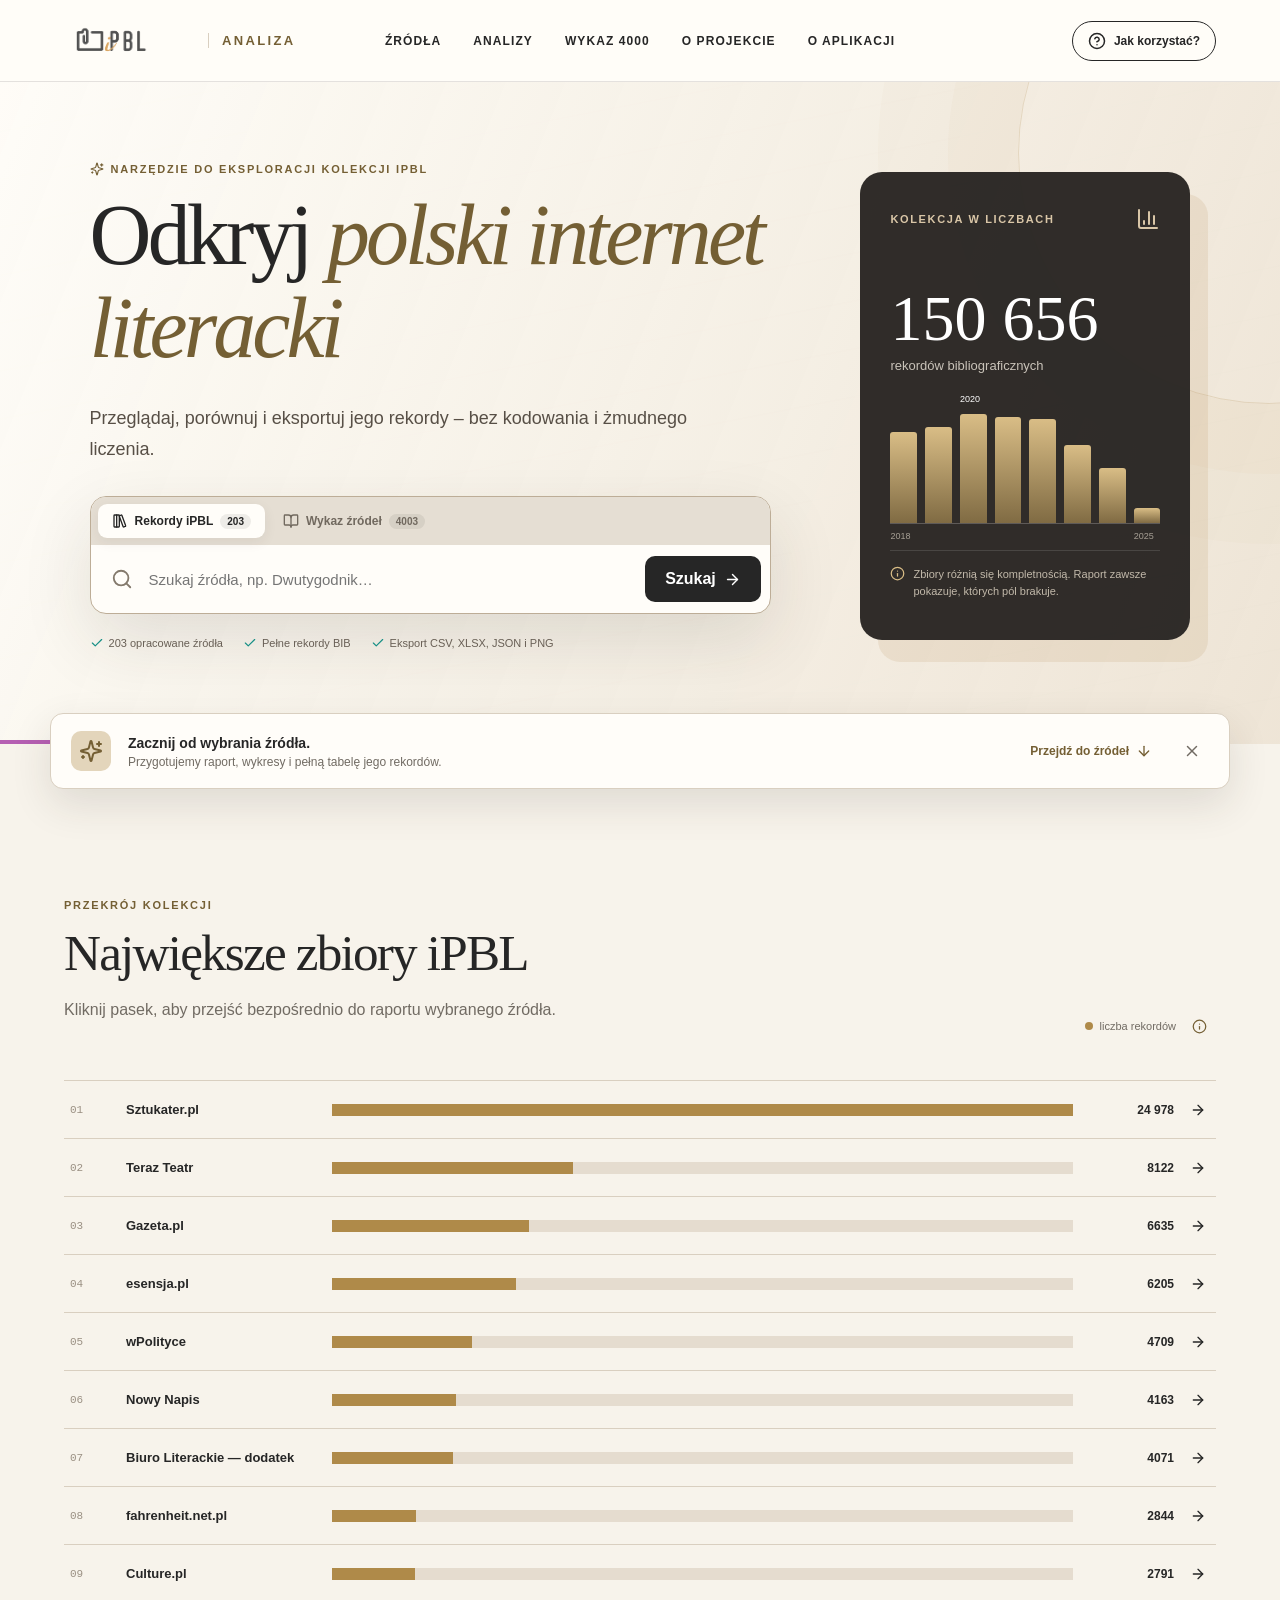
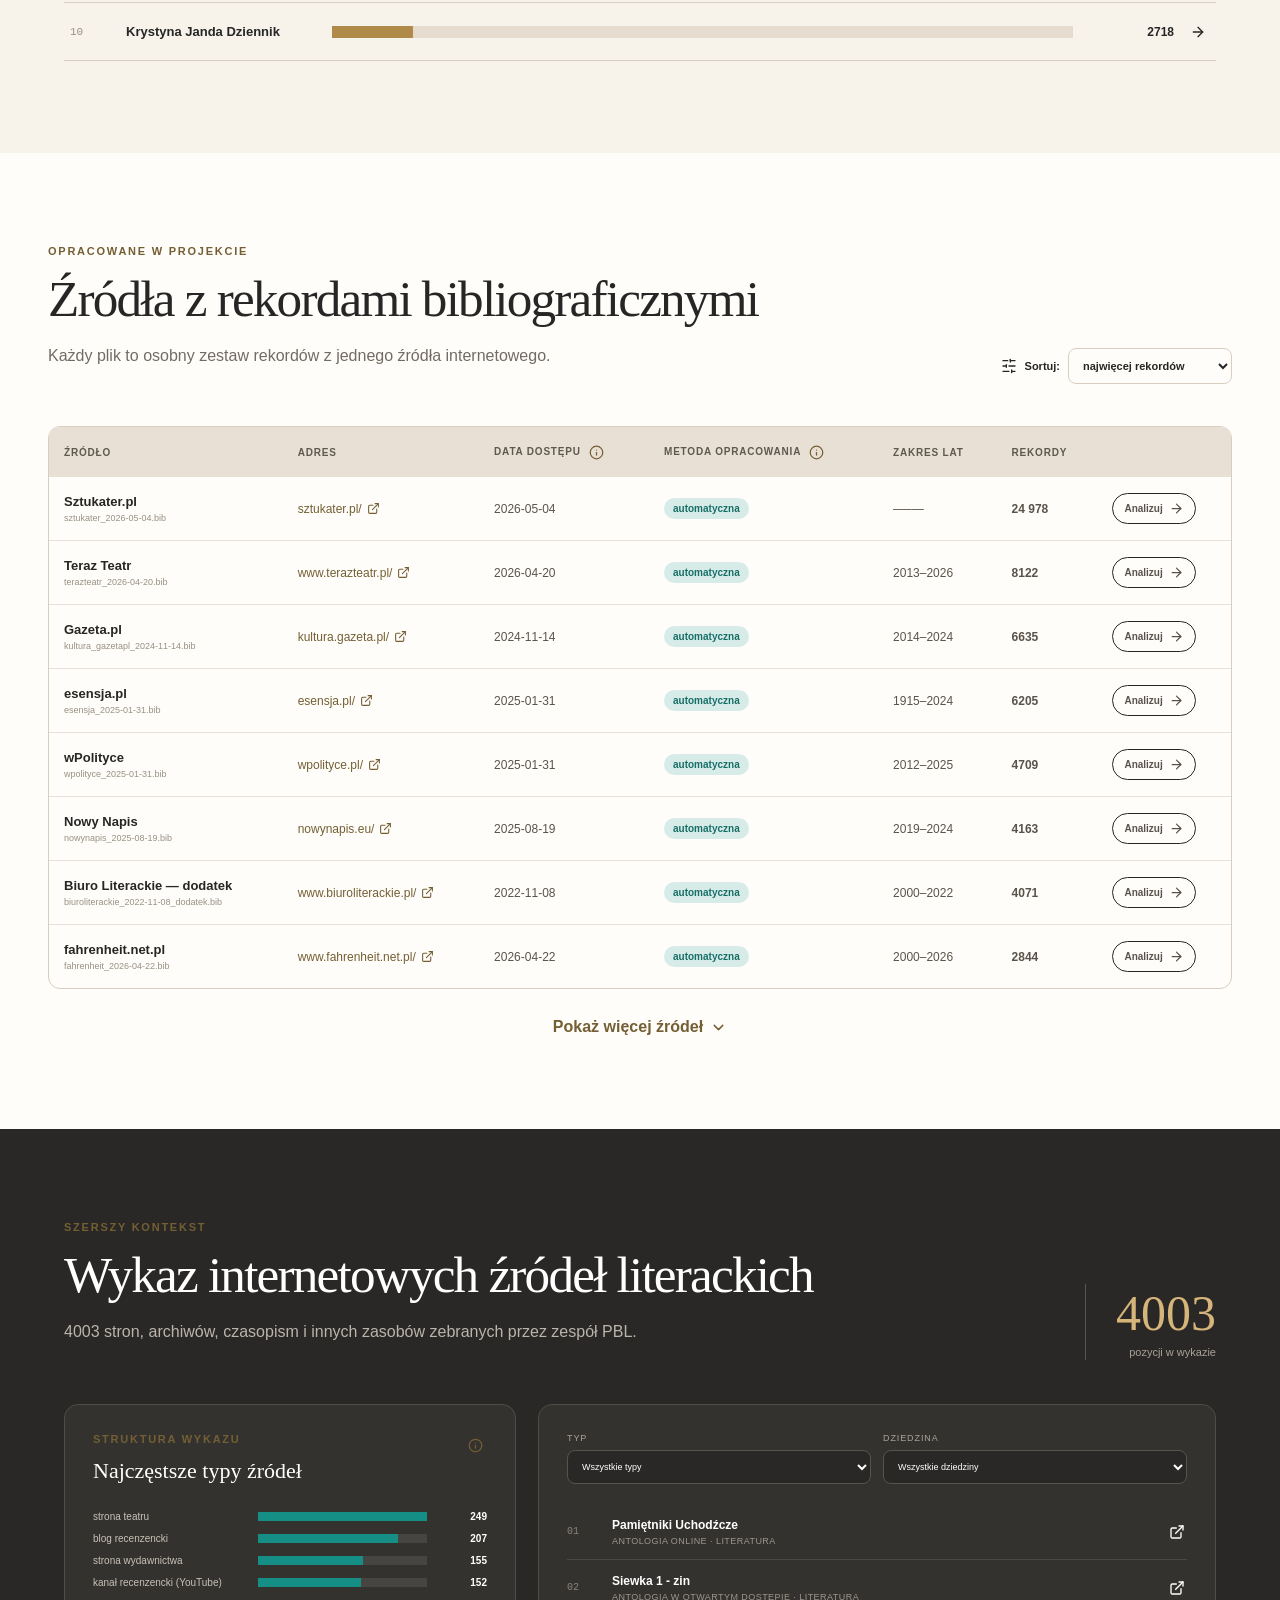
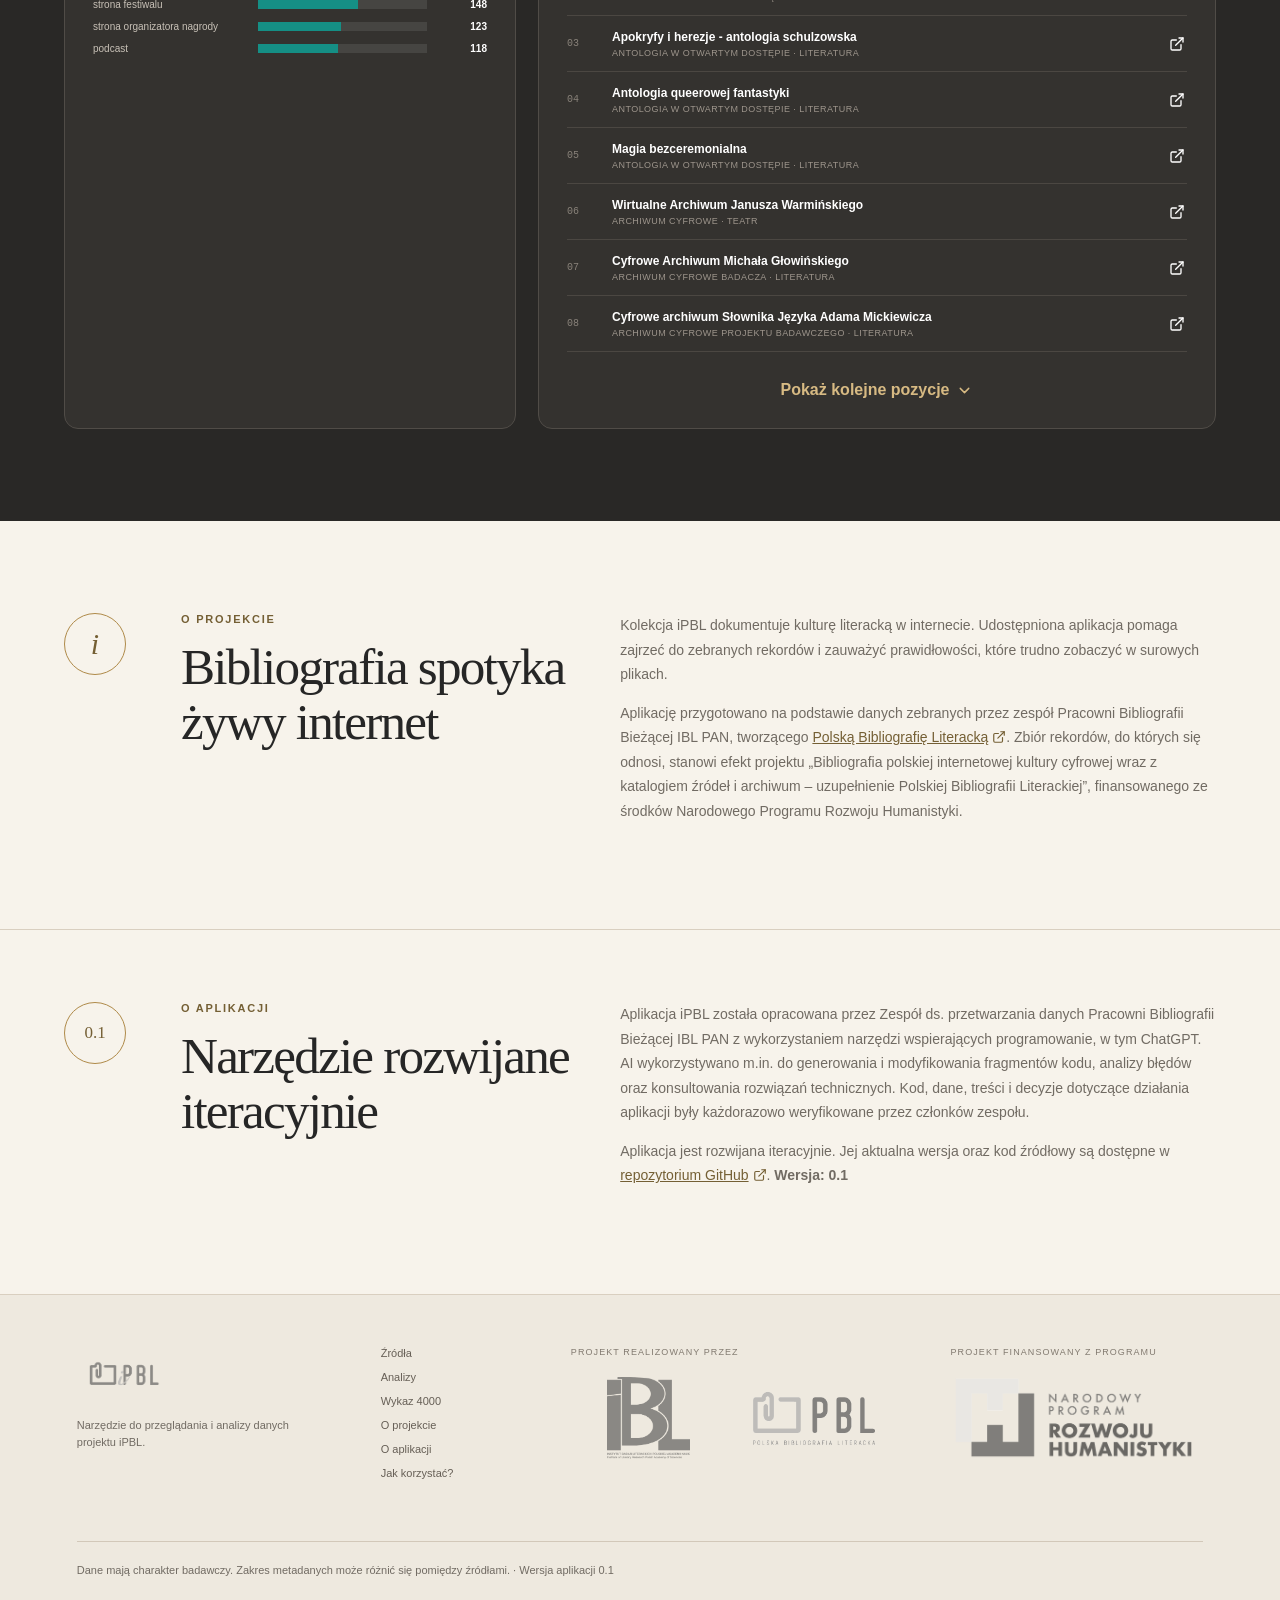
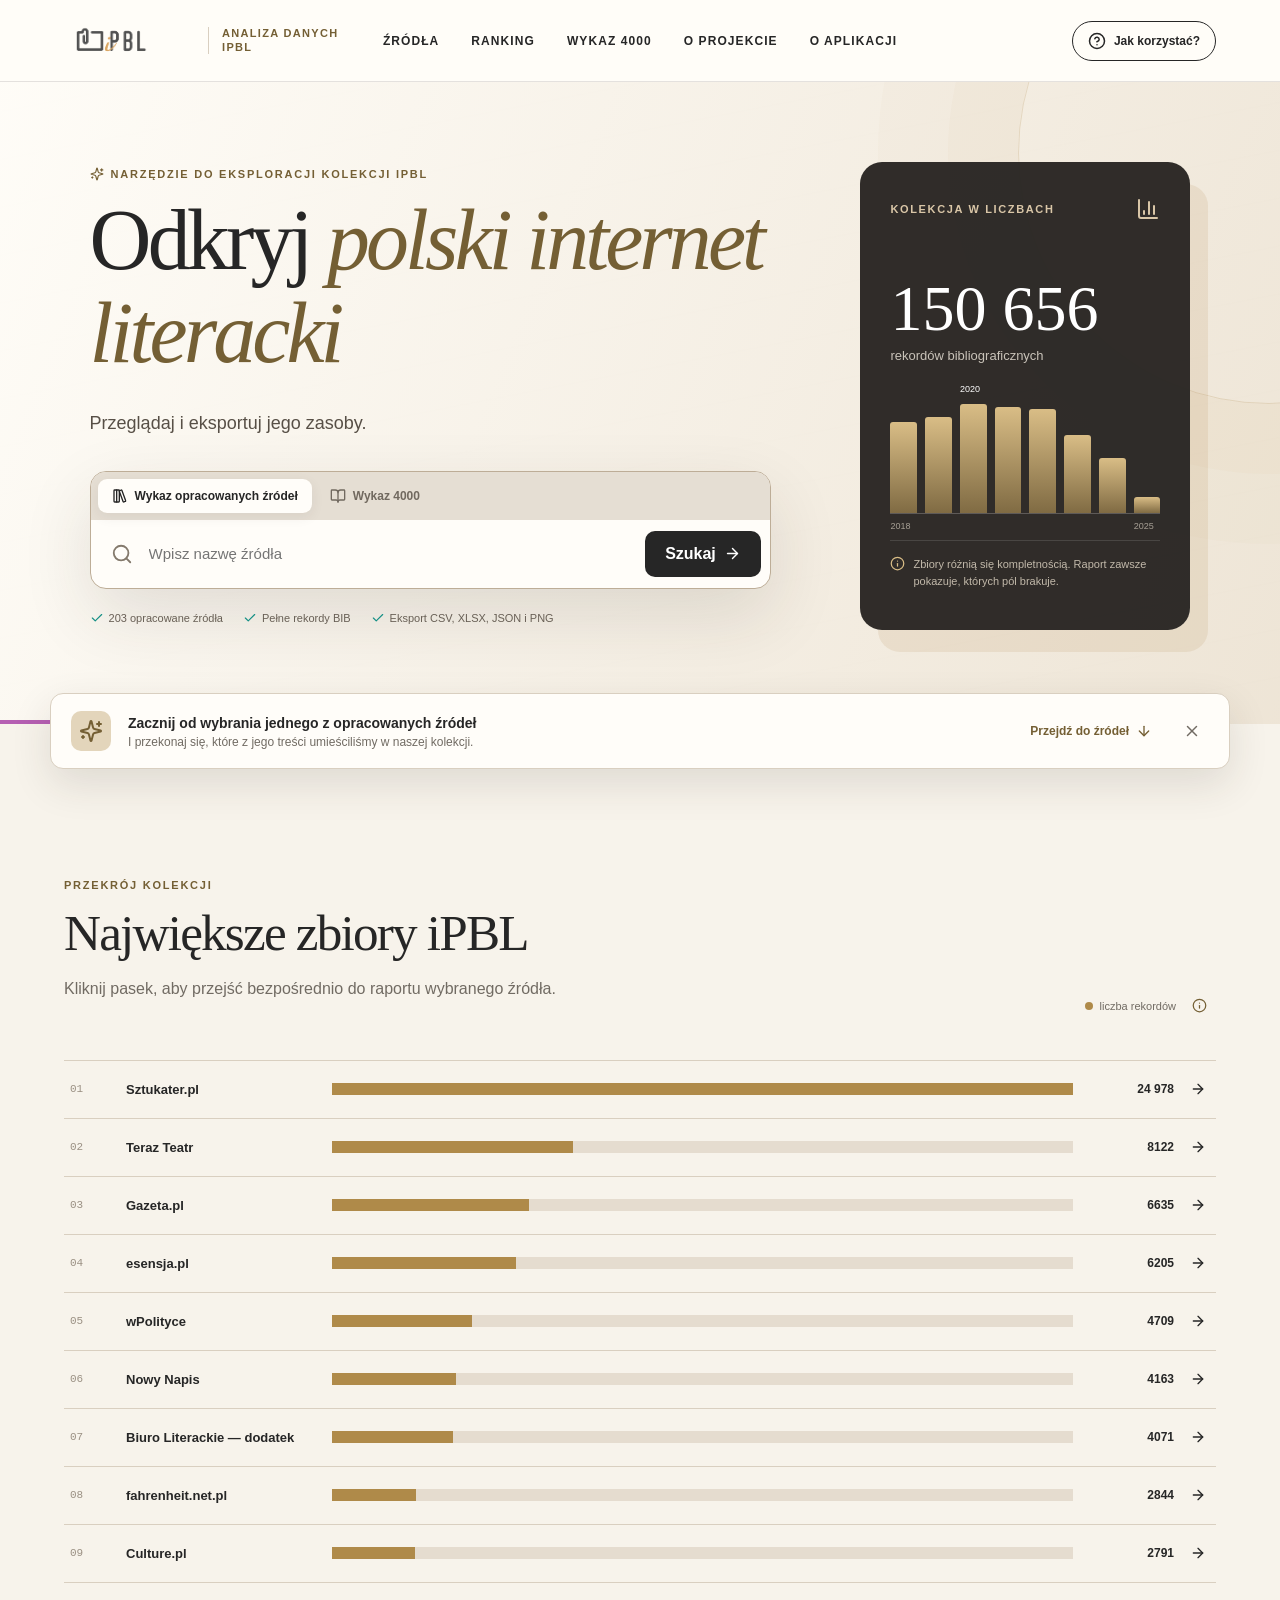
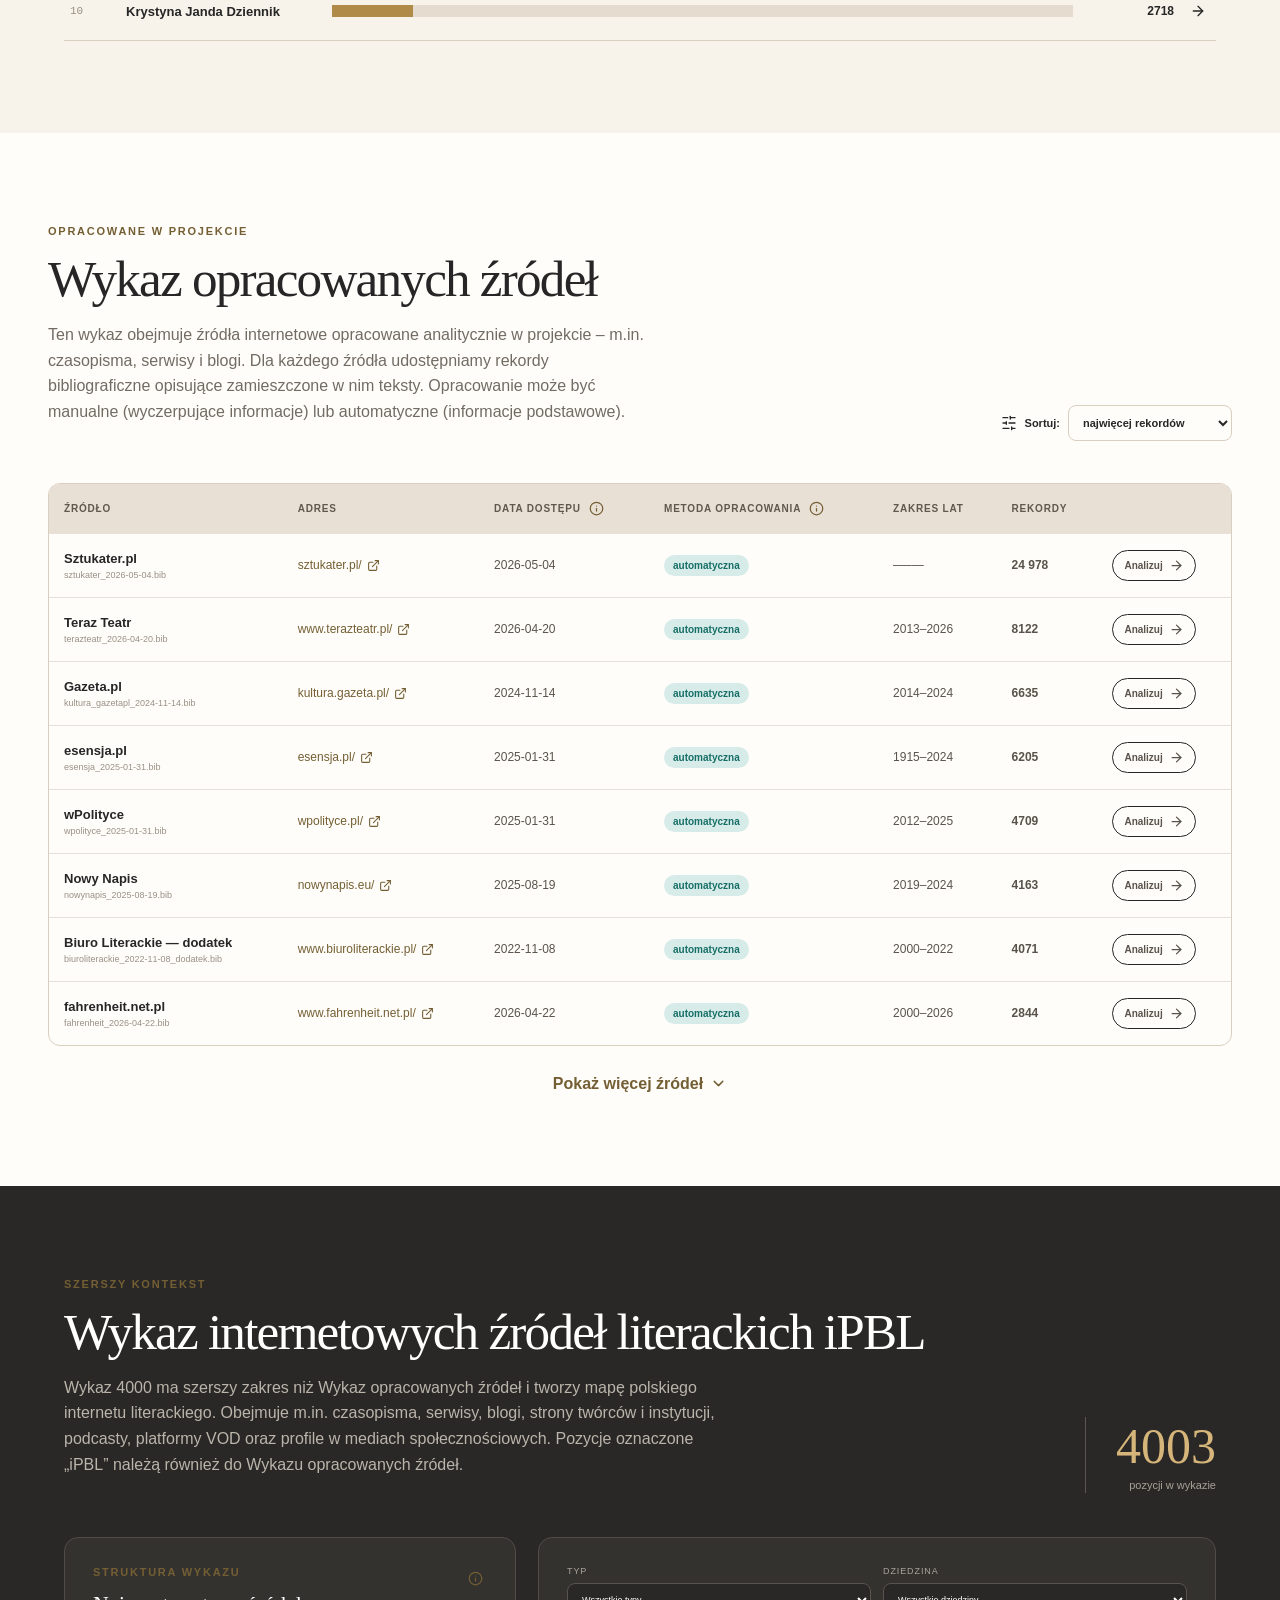
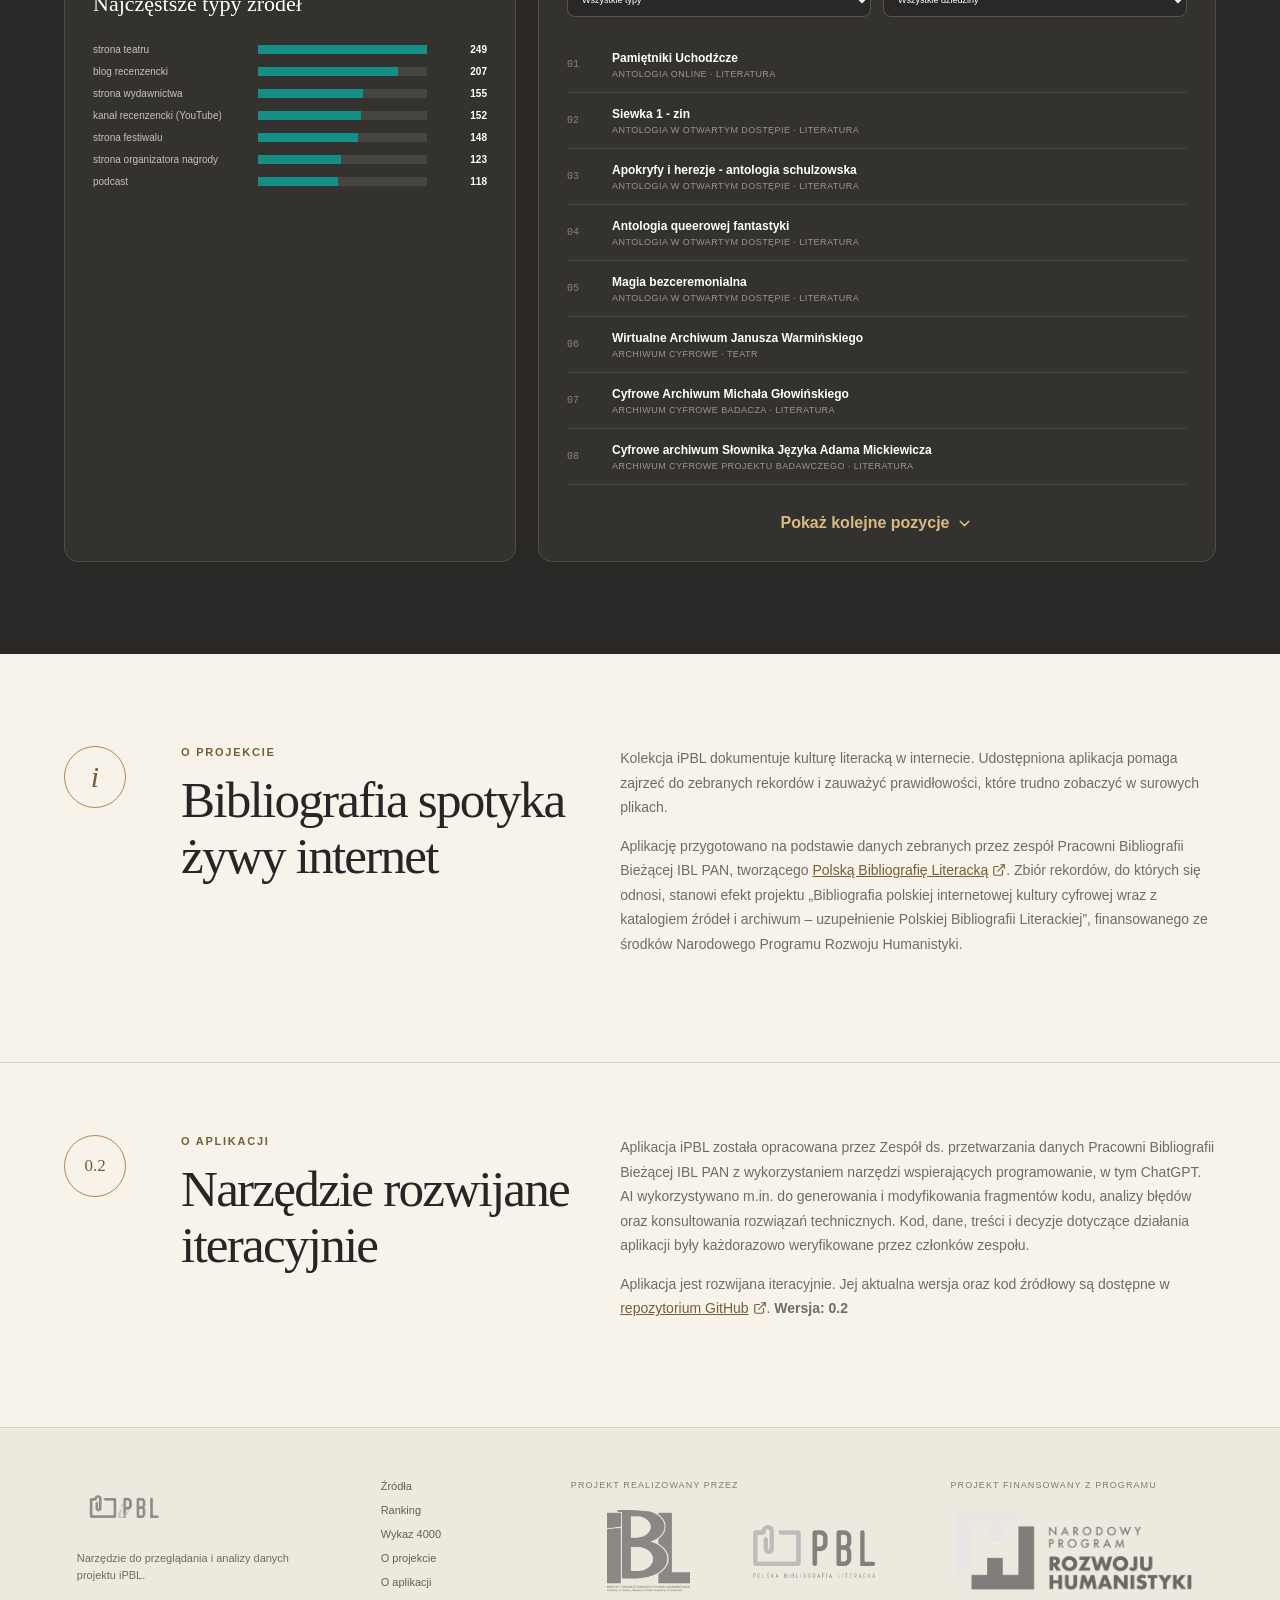
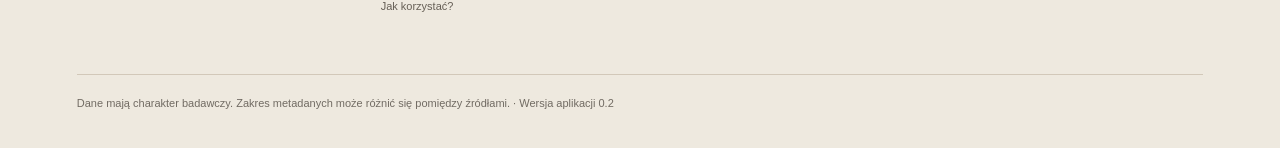
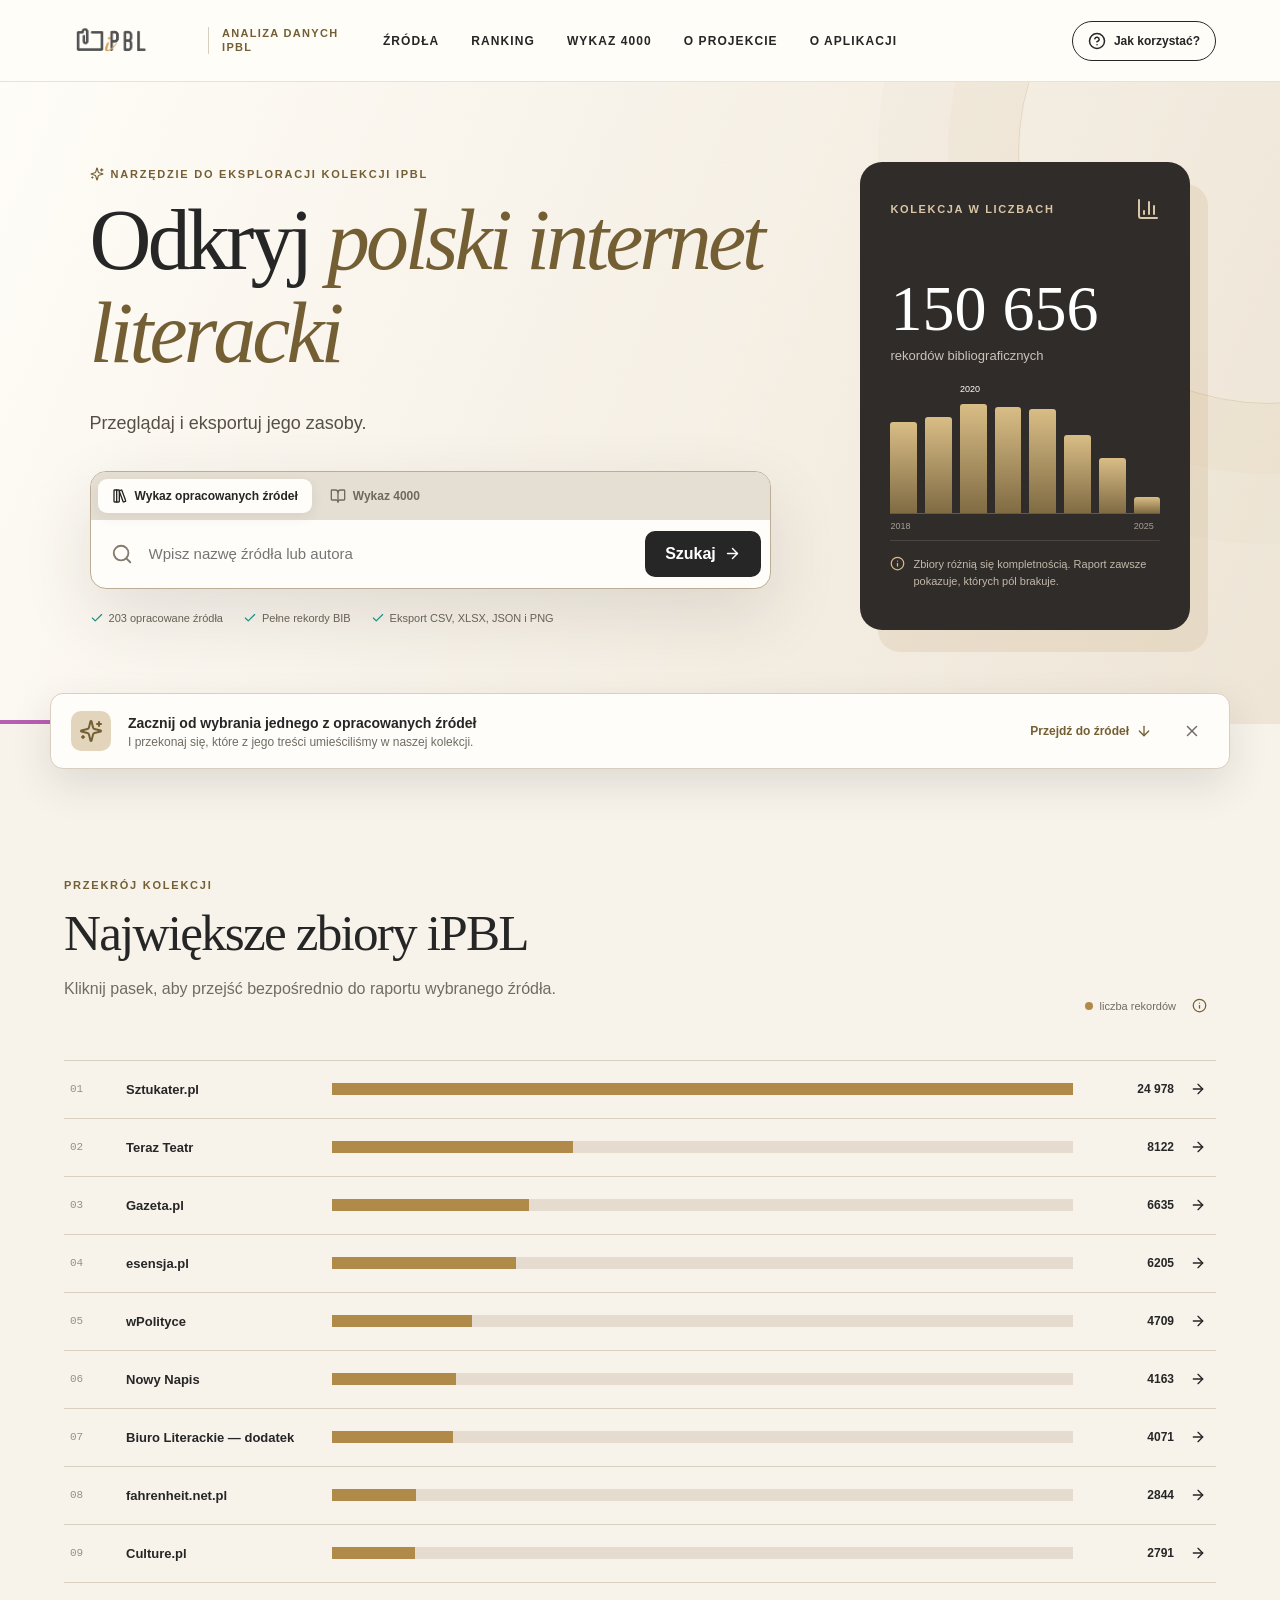
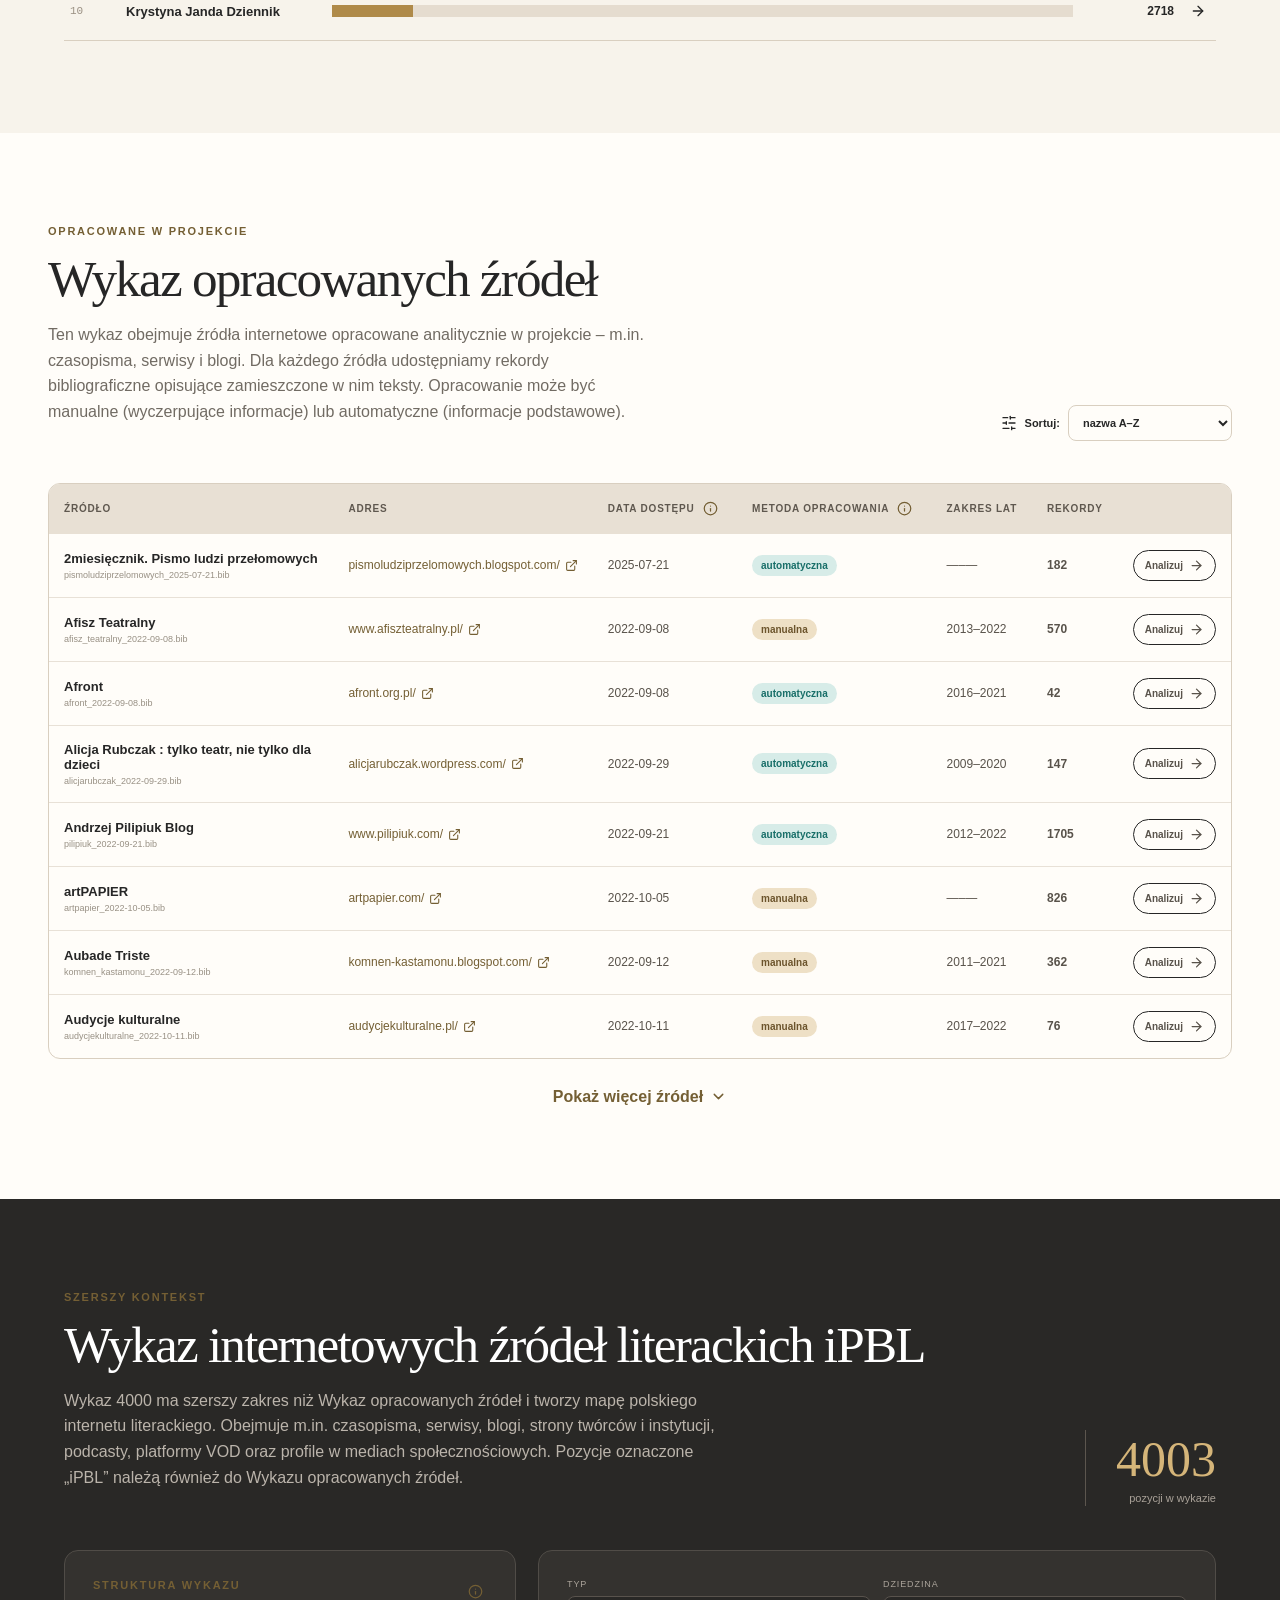
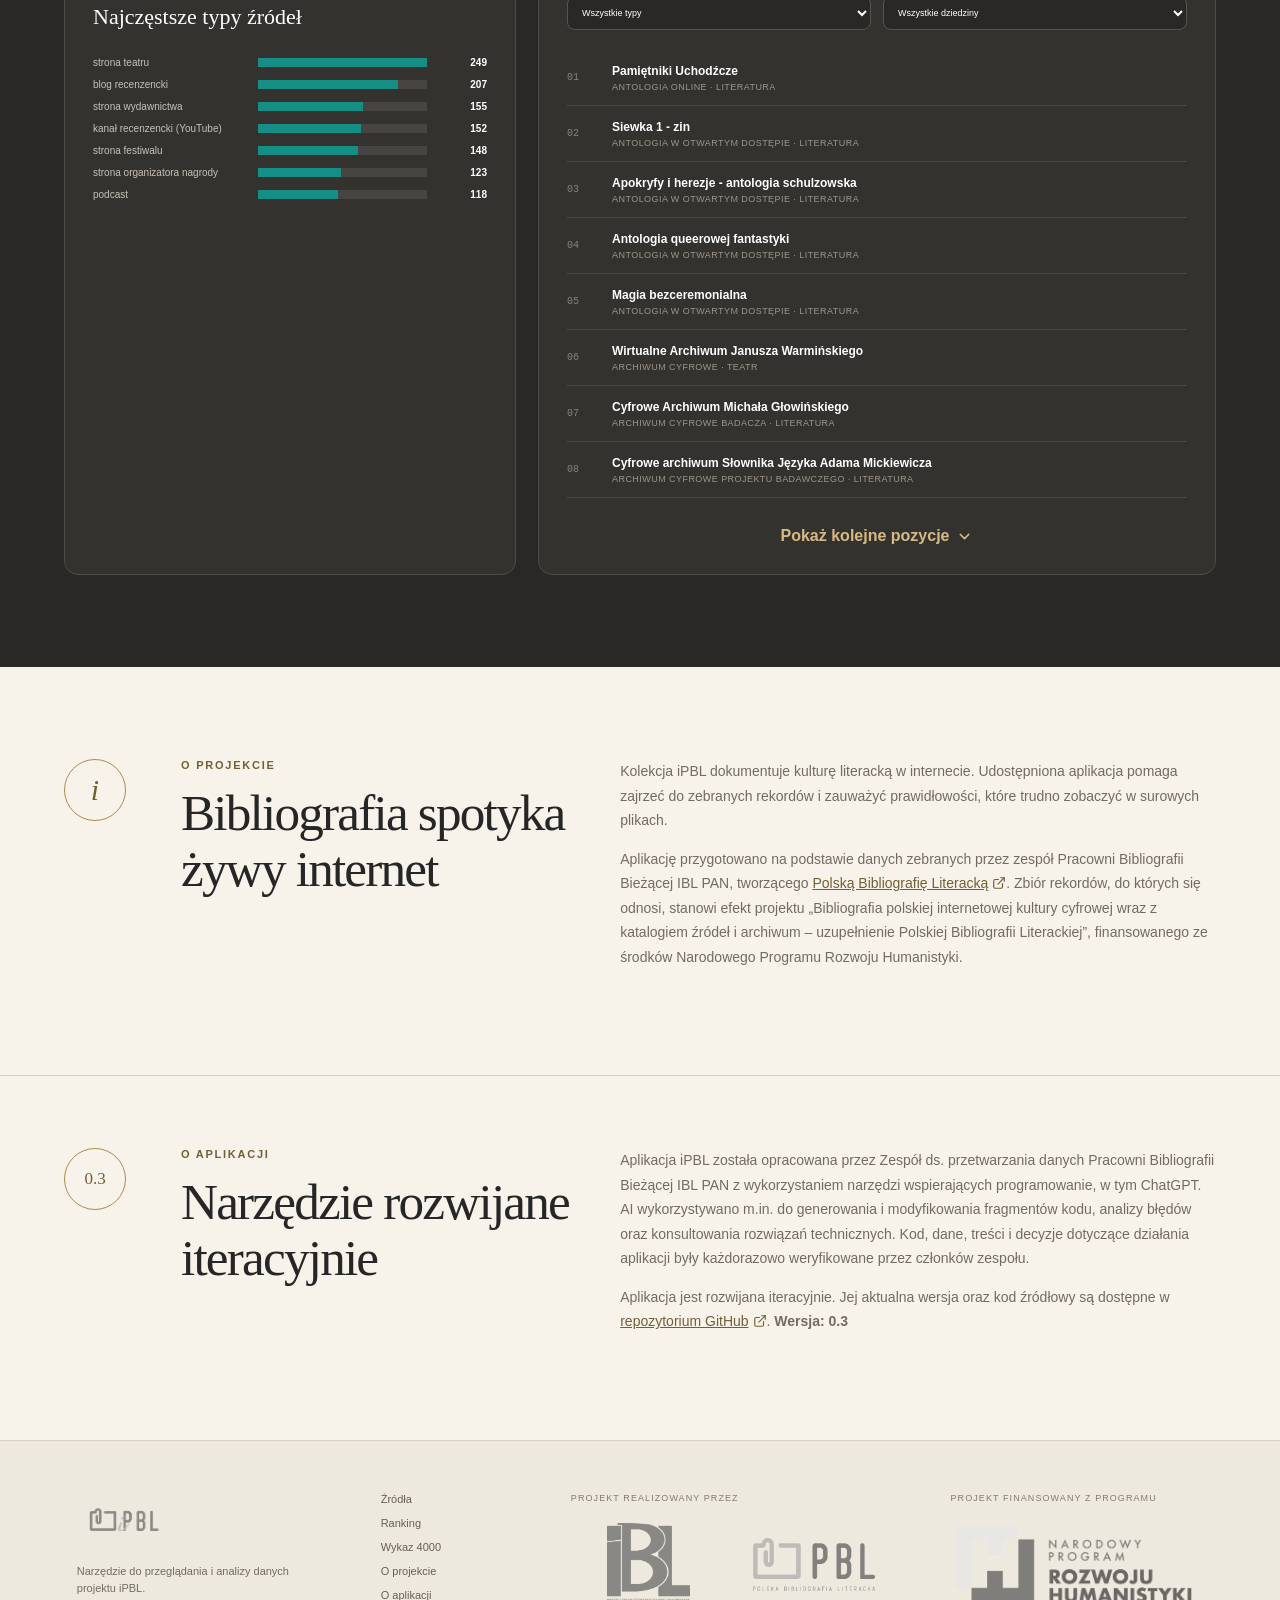
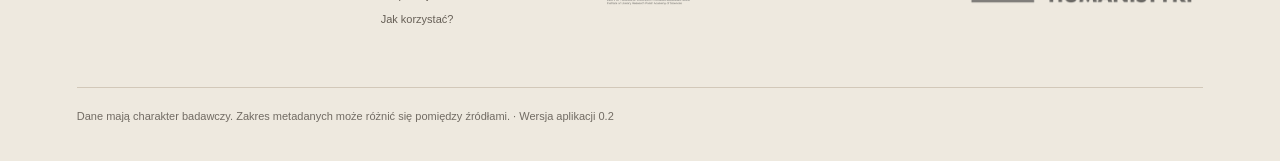
